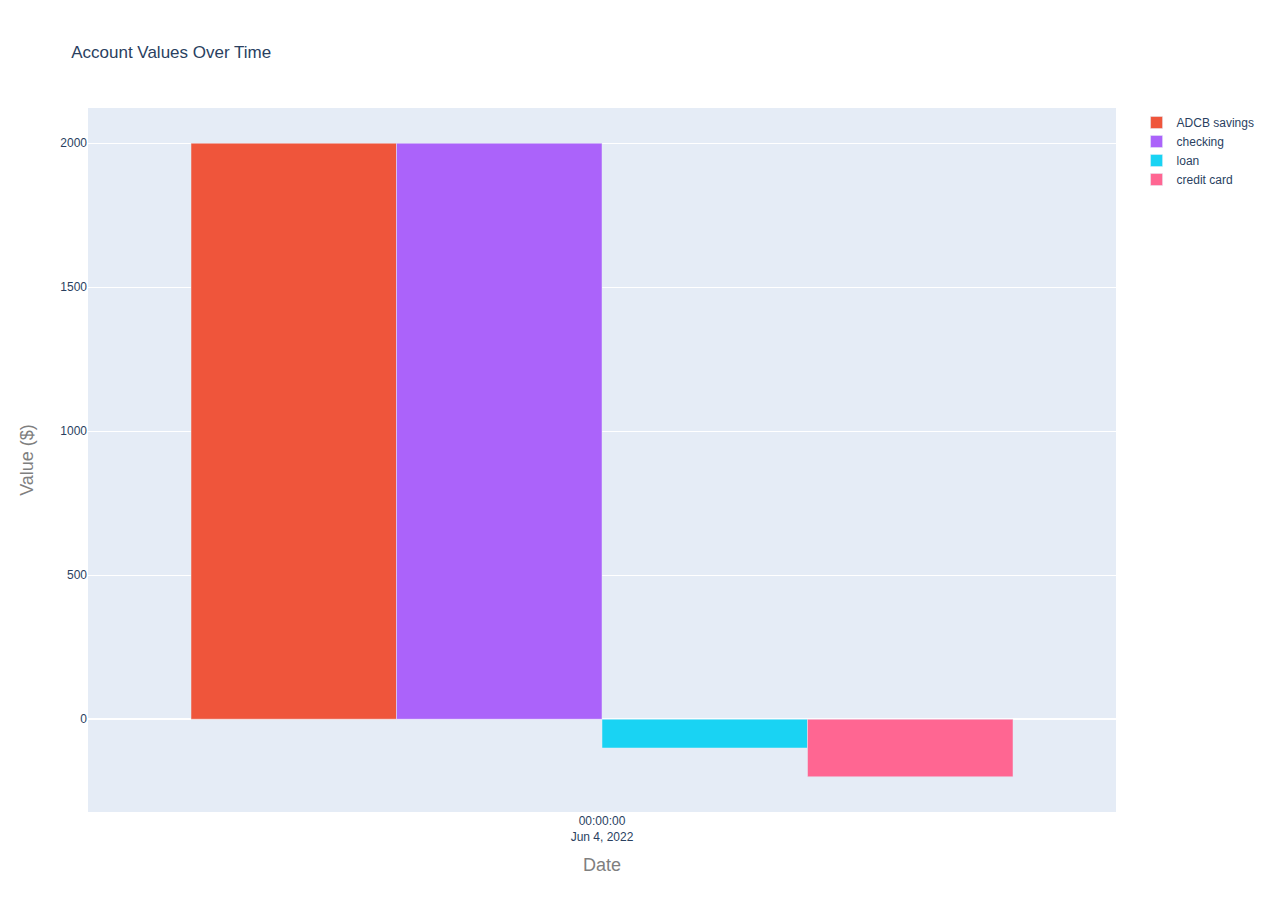
==== templates/accounts-16.html @ e6cbd616 "Set report graph type bar" ====
<html>
<head><meta charset="utf-8" /></head>
<body>
    <div>                        <script type="text/javascript">window.PlotlyConfig = {MathJaxConfig: 'local'};</script>
        <script type="text/javascript">/**
* plotly.js v2.12.1
* Copyright 2012-2022, Plotly, Inc.
* All rights reserved.
* Licensed under the MIT license
*/
!function(t){if("object"==typeof exports&&"undefined"!=typeof module)module.exports=t();else if("function"==typeof define&&define.amd)define([],t);else{("undefined"!=typeof window?window:"undefined"!=typeof global?global:"undefined"!=typeof self?self:this).Plotly=t()}}((function(){return function t(e,r,n){function i(o,s){if(!r[o]){if(!e[o]){var l="function"==typeof require&&require;if(!s&&l)return l(o,!0);if(a)return a(o,!0);var c=new Error("Cannot find module '"+o+"'");throw c.code="MODULE_NOT_FOUND",c}var u=r[o]={exports:{}};e[o][0].call(u.exports,(function(t){return i(e[o][1][t]||t)}),u,u.exports,t,e,r,n)}return r[o].exports}for(var a="function"==typeof require&&require,o=0;o<n.length;o++)i(n[o]);return i}({1:[function(t,e,r){"use strict";var n=t("../src/lib"),i={"X,X div":'direction:ltr;font-family:"Open Sans",verdana,arial,sans-serif;margin:0;padding:0;',"X input,X button":'font-family:"Open Sans",verdana,arial,sans-serif;',"X input:focus,X button:focus":"outline:none;","X a":"text-decoration:none;","X a:hover":"text-decoration:none;","X .crisp":"shape-rendering:crispEdges;","X .user-select-none":"-webkit-user-select:none;-moz-user-select:none;-ms-user-select:none;-o-user-select:none;user-select:none;","X svg":"overflow:hidden;","X svg a":"fill:#447adb;","X svg a:hover":"fill:#3c6dc5;","X .main-svg":"position:absolute;top:0;left:0;pointer-events:none;","X .main-svg .draglayer":"pointer-events:all;","X .cursor-default":"cursor:default;","X .cursor-pointer":"cursor:pointer;","X .cursor-crosshair":"cursor:crosshair;","X .cursor-move":"cursor:move;","X .cursor-col-resize":"cursor:col-resize;","X .cursor-row-resize":"cursor:row-resize;","X .cursor-ns-resize":"cursor:ns-resize;","X .cursor-ew-resize":"cursor:ew-resize;","X .cursor-sw-resize":"cursor:sw-resize;","X .cursor-s-resize":"cursor:s-resize;","X .cursor-se-resize":"cursor:se-resize;","X .cursor-w-resize":"cursor:w-resize;","X .cursor-e-resize":"cursor:e-resize;","X .cursor-nw-resize":"cursor:nw-resize;","X .cursor-n-resize":"cursor:n-resize;","X .cursor-ne-resize":"cursor:ne-resize;","X .cursor-grab":"cursor:-webkit-grab;cursor:grab;","X .modebar":"position:absolute;top:2px;right:2px;","X .ease-bg":"-webkit-transition:background-color .3s ease 0s;-moz-transition:background-color .3s ease 0s;-ms-transition:background-color .3s ease 0s;-o-transition:background-color .3s ease 0s;transition:background-color .3s ease 0s;","X .modebar--hover>:not(.watermark)":"opacity:0;-webkit-transition:opacity .3s ease 0s;-moz-transition:opacity .3s ease 0s;-ms-transition:opacity .3s ease 0s;-o-transition:opacity .3s ease 0s;transition:opacity .3s ease 0s;","X:hover .modebar--hover .modebar-group":"opacity:1;","X .modebar-group":"float:left;display:inline-block;box-sizing:border-box;padding-left:8px;position:relative;vertical-align:middle;white-space:nowrap;","X .modebar-btn":"position:relative;font-size:16px;padding:3px 4px;height:22px;cursor:pointer;line-height:normal;box-sizing:border-box;","X .modebar-btn svg":"position:relative;top:2px;","X .modebar.vertical":"display:flex;flex-direction:column;flex-wrap:wrap;align-content:flex-end;max-height:100%;","X .modebar.vertical svg":"top:-1px;","X .modebar.vertical .modebar-group":"display:block;float:none;padding-left:0px;padding-bottom:8px;","X .modebar.vertical .modebar-group .modebar-btn":"display:block;text-align:center;","X [data-title]:before,X [data-title]:after":"position:absolute;-webkit-transform:translate3d(0, 0, 0);-moz-transform:translate3d(0, 0, 0);-ms-transform:translate3d(0, 0, 0);-o-transform:translate3d(0, 0, 0);transform:translate3d(0, 0, 0);display:none;opacity:0;z-index:1001;pointer-events:none;top:110%;right:50%;","X [data-title]:hover:before,X [data-title]:hover:after":"display:block;opacity:1;","X [data-title]:before":'content:"";position:absolute;background:rgba(0,0,0,0);border:6px solid rgba(0,0,0,0);z-index:1002;margin-top:-12px;border-bottom-color:#69738a;margin-right:-6px;',"X [data-title]:after":"content:attr(data-title);background:#69738a;color:#fff;padding:8px 10px;font-size:12px;line-height:12px;white-space:nowrap;margin-right:-18px;border-radius:2px;","X .vertical [data-title]:before,X .vertical [data-title]:after":"top:0%;right:200%;","X .vertical [data-title]:before":"border:6px solid rgba(0,0,0,0);border-left-color:#69738a;margin-top:8px;margin-right:-30px;","X .select-outline":"fill:none;stroke-width:1;shape-rendering:crispEdges;","X .select-outline-1":"stroke:#fff;","X .select-outline-2":"stroke:#000;stroke-dasharray:2px 2px;",Y:'font-family:"Open Sans",verdana,arial,sans-serif;position:fixed;top:50px;right:20px;z-index:10000;font-size:10pt;max-width:180px;',"Y p":"margin:0;","Y .notifier-note":"min-width:180px;max-width:250px;border:1px solid #fff;z-index:3000;margin:0;background-color:#8c97af;background-color:rgba(140,151,175,.9);color:#fff;padding:10px;overflow-wrap:break-word;word-wrap:break-word;-ms-hyphens:auto;-webkit-hyphens:auto;hyphens:auto;","Y .notifier-close":"color:#fff;opacity:.8;float:right;padding:0 5px;background:none;border:none;font-size:20px;font-weight:bold;line-height:20px;","Y .notifier-close:hover":"color:#444;text-decoration:none;cursor:pointer;"};for(var a in i){var o=a.replace(/^,/," ,").replace(/X/g,".js-plotly-plot .plotly").replace(/Y/g,".plotly-notifier");n.addStyleRule(o,i[a])}},{"../src/lib":503}],2:[function(t,e,r){"use strict";e.exports=t("../src/transforms/aggregate")},{"../src/transforms/aggregate":1118}],3:[function(t,e,r){"use strict";e.exports=t("../src/traces/bar")},{"../src/traces/bar":656}],4:[function(t,e,r){"use strict";e.exports=t("../src/traces/barpolar")},{"../src/traces/barpolar":669}],5:[function(t,e,r){"use strict";e.exports=t("../src/traces/box")},{"../src/traces/box":679}],6:[function(t,e,r){"use strict";e.exports=t("../src/components/calendars")},{"../src/components/calendars":364}],7:[function(t,e,r){"use strict";e.exports=t("../src/traces/candlestick")},{"../src/traces/candlestick":688}],8:[function(t,e,r){"use strict";e.exports=t("../src/traces/carpet")},{"../src/traces/carpet":707}],9:[function(t,e,r){"use strict";e.exports=t("../src/traces/choropleth")},{"../src/traces/choropleth":721}],10:[function(t,e,r){"use strict";e.exports=t("../src/traces/choroplethmapbox")},{"../src/traces/choroplethmapbox":728}],11:[function(t,e,r){"use strict";e.exports=t("../src/traces/cone")},{"../src/traces/cone":734}],12:[function(t,e,r){"use strict";e.exports=t("../src/traces/contour")},{"../src/traces/contour":749}],13:[function(t,e,r){"use strict";e.exports=t("../src/traces/contourcarpet")},{"../src/traces/contourcarpet":760}],14:[function(t,e,r){"use strict";e.exports=t("../src/core")},{"../src/core":481}],15:[function(t,e,r){"use strict";e.exports=t("../src/traces/densitymapbox")},{"../src/traces/densitymapbox":768}],16:[function(t,e,r){"use strict";e.exports=t("../src/transforms/filter")},{"../src/transforms/filter":1119}],17:[function(t,e,r){"use strict";e.exports=t("../src/traces/funnel")},{"../src/traces/funnel":778}],18:[function(t,e,r){"use strict";e.exports=t("../src/traces/funnelarea")},{"../src/traces/funnelarea":787}],19:[function(t,e,r){"use strict";e.exports=t("../src/transforms/groupby")},{"../src/transforms/groupby":1120}],20:[function(t,e,r){"use strict";e.exports=t("../src/traces/heatmap")},{"../src/traces/heatmap":800}],21:[function(t,e,r){"use strict";e.exports=t("../src/traces/heatmapgl")},{"../src/traces/heatmapgl":811}],22:[function(t,e,r){"use strict";e.exports=t("../src/traces/histogram")},{"../src/traces/histogram":823}],23:[function(t,e,r){"use strict";e.exports=t("../src/traces/histogram2d")},{"../src/traces/histogram2d":829}],24:[function(t,e,r){"use strict";e.exports=t("../src/traces/histogram2dcontour")},{"../src/traces/histogram2dcontour":833}],25:[function(t,e,r){"use strict";e.exports=t("../src/traces/icicle")},{"../src/traces/icicle":839}],26:[function(t,e,r){"use strict";e.exports=t("../src/traces/image")},{"../src/traces/image":852}],27:[function(t,e,r){"use strict";var n=t("./core");n.register([t("./bar"),t("./box"),t("./heatmap"),t("./histogram"),t("./histogram2d"),t("./histogram2dcontour"),t("./contour"),t("./scatterternary"),t("./violin"),t("./funnel"),t("./waterfall"),t("./image"),t("./pie"),t("./sunburst"),t("./treemap"),t("./icicle"),t("./funnelarea"),t("./scatter3d"),t("./surface"),t("./isosurface"),t("./volume"),t("./mesh3d"),t("./cone"),t("./streamtube"),t("./scattergeo"),t("./choropleth"),t("./scattergl"),t("./splom"),t("./pointcloud"),t("./heatmapgl"),t("./parcoords"),t("./parcats"),t("./scattermapbox"),t("./choroplethmapbox"),t("./densitymapbox"),t("./sankey"),t("./indicator"),t("./table"),t("./carpet"),t("./scattercarpet"),t("./contourcarpet"),t("./ohlc"),t("./candlestick"),t("./scatterpolar"),t("./scatterpolargl"),t("./barpolar"),t("./scattersmith"),t("./aggregate"),t("./filter"),t("./groupby"),t("./sort"),t("./calendars")]),e.exports=n},{"./aggregate":2,"./bar":3,"./barpolar":4,"./box":5,"./calendars":6,"./candlestick":7,"./carpet":8,"./choropleth":9,"./choroplethmapbox":10,"./cone":11,"./contour":12,"./contourcarpet":13,"./core":14,"./densitymapbox":15,"./filter":16,"./funnel":17,"./funnelarea":18,"./groupby":19,"./heatmap":20,"./heatmapgl":21,"./histogram":22,"./histogram2d":23,"./histogram2dcontour":24,"./icicle":25,"./image":26,"./indicator":28,"./isosurface":29,"./mesh3d":30,"./ohlc":31,"./parcats":32,"./parcoords":33,"./pie":34,"./pointcloud":35,"./sankey":36,"./scatter3d":37,"./scattercarpet":38,"./scattergeo":39,"./scattergl":40,"./scattermapbox":41,"./scatterpolar":42,"./scatterpolargl":43,"./scattersmith":44,"./scatterternary":45,"./sort":46,"./splom":47,"./streamtube":48,"./sunburst":49,"./surface":50,"./table":51,"./treemap":52,"./violin":53,"./volume":54,"./waterfall":55}],28:[function(t,e,r){"use strict";e.exports=t("../src/traces/indicator")},{"../src/traces/indicator":860}],29:[function(t,e,r){"use strict";e.exports=t("../src/traces/isosurface")},{"../src/traces/isosurface":866}],30:[function(t,e,r){"use strict";e.exports=t("../src/traces/mesh3d")},{"../src/traces/mesh3d":871}],31:[function(t,e,r){"use strict";e.exports=t("../src/traces/ohlc")},{"../src/traces/ohlc":876}],32:[function(t,e,r){"use strict";e.exports=t("../src/traces/parcats")},{"../src/traces/parcats":885}],33:[function(t,e,r){"use strict";e.exports=t("../src/traces/parcoords")},{"../src/traces/parcoords":896}],34:[function(t,e,r){"use strict";e.exports=t("../src/traces/pie")},{"../src/traces/pie":907}],35:[function(t,e,r){"use strict";e.exports=t("../src/traces/pointcloud")},{"../src/traces/pointcloud":916}],36:[function(t,e,r){"use strict";e.exports=t("../src/traces/sankey")},{"../src/traces/sankey":922}],37:[function(t,e,r){"use strict";e.exports=t("../src/traces/scatter3d")},{"../src/traces/scatter3d":960}],38:[function(t,e,r){"use strict";e.exports=t("../src/traces/scattercarpet")},{"../src/traces/scattercarpet":967}],39:[function(t,e,r){"use strict";e.exports=t("../src/traces/scattergeo")},{"../src/traces/scattergeo":975}],40:[function(t,e,r){"use strict";e.exports=t("../src/traces/scattergl")},{"../src/traces/scattergl":989}],41:[function(t,e,r){"use strict";e.exports=t("../src/traces/scattermapbox")},{"../src/traces/scattermapbox":999}],42:[function(t,e,r){"use strict";e.exports=t("../src/traces/scatterpolar")},{"../src/traces/scatterpolar":1007}],43:[function(t,e,r){"use strict";e.exports=t("../src/traces/scatterpolargl")},{"../src/traces/scatterpolargl":1015}],44:[function(t,e,r){"use strict";e.exports=t("../src/traces/scattersmith")},{"../src/traces/scattersmith":1022}],45:[function(t,e,r){"use strict";e.exports=t("../src/traces/scatterternary")},{"../src/traces/scatterternary":1030}],46:[function(t,e,r){"use strict";e.exports=t("../src/transforms/sort")},{"../src/transforms/sort":1122}],47:[function(t,e,r){"use strict";e.exports=t("../src/traces/splom")},{"../src/traces/splom":1040}],48:[function(t,e,r){"use strict";e.exports=t("../src/traces/streamtube")},{"../src/traces/streamtube":1048}],49:[function(t,e,r){"use strict";e.exports=t("../src/traces/sunburst")},{"../src/traces/sunburst":1056}],50:[function(t,e,r){"use strict";e.exports=t("../src/traces/surface")},{"../src/traces/surface":1065}],51:[function(t,e,r){"use strict";e.exports=t("../src/traces/table")},{"../src/traces/table":1073}],52:[function(t,e,r){"use strict";e.exports=t("../src/traces/treemap")},{"../src/traces/treemap":1084}],53:[function(t,e,r){"use strict";e.exports=t("../src/traces/violin")},{"../src/traces/violin":1097}],54:[function(t,e,r){"use strict";e.exports=t("../src/traces/volume")},{"../src/traces/volume":1105}],55:[function(t,e,r){"use strict";e.exports=t("../src/traces/waterfall")},{"../src/traces/waterfall":1113}],56:[function(t,e,r){!function(n,i){"object"==typeof r&&void 0!==e?i(r,t("d3-array"),t("d3-collection"),t("d3-shape"),t("elementary-circuits-directed-graph")):i(n.d3=n.d3||{},n.d3,n.d3,n.d3,null)}(this,(function(t,e,r,n,i){"use strict";function a(t){return t.target.depth}function o(t,e){return t.sourceLinks.length?t.depth:e-1}function s(t){return function(){return t}}i=i&&i.hasOwnProperty("default")?i.default:i;var l="function"==typeof Symbol&&"symbol"==typeof Symbol.iterator?function(t){return typeof t}:function(t){return t&&"function"==typeof Symbol&&t.constructor===Symbol&&t!==Symbol.prototype?"symbol":typeof t};function c(t,e){return f(t.source,e.source)||t.index-e.index}function u(t,e){return f(t.target,e.target)||t.index-e.index}function f(t,e){return t.partOfCycle===e.partOfCycle?t.y0-e.y0:"top"===t.circularLinkType||"bottom"===e.circularLinkType?-1:1}function h(t){return t.value}function p(t){return(t.y0+t.y1)/2}function d(t){return p(t.source)}function m(t){return p(t.target)}function g(t){return t.index}function v(t){return t.nodes}function y(t){return t.links}function x(t,e){var r=t.get(e);if(!r)throw new Error("missing: "+e);return r}function b(t,e){return e(t)}function _(t,e,r){var n=0;if(null===r){for(var a=[],o=0;o<t.links.length;o++){var s=t.links[o],l=s.source.index,c=s.target.index;a[l]||(a[l]=[]),a[c]||(a[c]=[]),-1===a[l].indexOf(c)&&a[l].push(c)}var u=i(a);u.sort((function(t,e){return t.length-e.length}));var f={};for(o=0;o<u.length;o++){var h=u[o].slice(-2);f[h[0]]||(f[h[0]]={}),f[h[0]][h[1]]=!0}t.links.forEach((function(t){var e=t.target.index,r=t.source.index;e===r||f[r]&&f[r][e]?(t.circular=!0,t.circularLinkID=n,n+=1):t.circular=!1}))}else t.links.forEach((function(t){t.source[r]<t.target[r]?t.circular=!1:(t.circular=!0,t.circularLinkID=n,n+=1)}))}function w(t,e){var r=0,n=0;t.links.forEach((function(i){i.circular&&(i.source.circularLinkType||i.target.circularLinkType?i.circularLinkType=i.source.circularLinkType?i.source.circularLinkType:i.target.circularLinkType:i.circularLinkType=r<n?"top":"bottom","top"==i.circularLinkType?r+=1:n+=1,t.nodes.forEach((function(t){b(t,e)!=b(i.source,e)&&b(t,e)!=b(i.target,e)||(t.circularLinkType=i.circularLinkType)})))})),t.links.forEach((function(t){t.circular&&(t.source.circularLinkType==t.target.circularLinkType&&(t.circularLinkType=t.source.circularLinkType),q(t,e)&&(t.circularLinkType=t.source.circularLinkType))}))}function T(t){var e=Math.abs(t.y1-t.y0),r=Math.abs(t.target.x0-t.source.x1);return Math.atan(r/e)}function k(t,e){var r=0;t.sourceLinks.forEach((function(t){r=t.circular&&!q(t,e)?r+1:r}));var n=0;return t.targetLinks.forEach((function(t){n=t.circular&&!q(t,e)?n+1:n})),r+n}function A(t){var e=t.source.sourceLinks,r=0;e.forEach((function(t){r=t.circular?r+1:r}));var n=t.target.targetLinks,i=0;return n.forEach((function(t){i=t.circular?i+1:i})),!(r>1||i>1)}function M(t,e,r){return t.sort(E),t.forEach((function(n,i){var a,o,s=0;if(q(n,r)&&A(n))n.circularPathData.verticalBuffer=s+n.width/2;else{for(var l=0;l<i;l++)if(a=t[i],o=t[l],!(a.source.column<o.target.column||a.target.column>o.source.column)){var c=t[l].circularPathData.verticalBuffer+t[l].width/2+e;s=c>s?c:s}n.circularPathData.verticalBuffer=s+n.width/2}})),t}function S(t,r,i,a){var o=e.min(t.links,(function(t){return t.source.y0}));t.links.forEach((function(t){t.circular&&(t.circularPathData={})})),M(t.links.filter((function(t){return"top"==t.circularLinkType})),r,a),M(t.links.filter((function(t){return"bottom"==t.circularLinkType})),r,a),t.links.forEach((function(e){if(e.circular){if(e.circularPathData.arcRadius=e.width+10,e.circularPathData.leftNodeBuffer=5,e.circularPathData.rightNodeBuffer=5,e.circularPathData.sourceWidth=e.source.x1-e.source.x0,e.circularPathData.sourceX=e.source.x0+e.circularPathData.sourceWidth,e.circularPathData.targetX=e.target.x0,e.circularPathData.sourceY=e.y0,e.circularPathData.targetY=e.y1,q(e,a)&&A(e))e.circularPathData.leftSmallArcRadius=10+e.width/2,e.circularPathData.leftLargeArcRadius=10+e.width/2,e.circularPathData.rightSmallArcRadius=10+e.width/2,e.circularPathData.rightLargeArcRadius=10+e.width/2,"bottom"==e.circularLinkType?(e.circularPathData.verticalFullExtent=e.source.y1+25+e.circularPathData.verticalBuffer,e.circularPathData.verticalLeftInnerExtent=e.circularPathData.verticalFullExtent-e.circularPathData.leftLargeArcRadius,e.circularPathData.verticalRightInnerExtent=e.circularPathData.verticalFullExtent-e.circularPathData.rightLargeArcRadius):(e.circularPathData.verticalFullExtent=e.source.y0-25-e.circularPathData.verticalBuffer,e.circularPathData.verticalLeftInnerExtent=e.circularPathData.verticalFullExtent+e.circularPathData.leftLargeArcRadius,e.circularPathData.verticalRightInnerExtent=e.circularPathData.verticalFullExtent+e.circularPathData.rightLargeArcRadius);else{var s=e.source.column,l=e.circularLinkType,c=t.links.filter((function(t){return t.source.column==s&&t.circularLinkType==l}));"bottom"==e.circularLinkType?c.sort(C):c.sort(L);var u=0;c.forEach((function(t,n){t.circularLinkID==e.circularLinkID&&(e.circularPathData.leftSmallArcRadius=10+e.width/2+u,e.circularPathData.leftLargeArcRadius=10+e.width/2+n*r+u),u+=t.width})),s=e.target.column,c=t.links.filter((function(t){return t.target.column==s&&t.circularLinkType==l})),"bottom"==e.circularLinkType?c.sort(I):c.sort(P),u=0,c.forEach((function(t,n){t.circularLinkID==e.circularLinkID&&(e.circularPathData.rightSmallArcRadius=10+e.width/2+u,e.circularPathData.rightLargeArcRadius=10+e.width/2+n*r+u),u+=t.width})),"bottom"==e.circularLinkType?(e.circularPathData.verticalFullExtent=Math.max(i,e.source.y1,e.target.y1)+25+e.circularPathData.verticalBuffer,e.circularPathData.verticalLeftInnerExtent=e.circularPathData.verticalFullExtent-e.circularPathData.leftLargeArcRadius,e.circularPathData.verticalRightInnerExtent=e.circularPathData.verticalFullExtent-e.circularPathData.rightLargeArcRadius):(e.circularPathData.verticalFullExtent=o-25-e.circularPathData.verticalBuffer,e.circularPathData.verticalLeftInnerExtent=e.circularPathData.verticalFullExtent+e.circularPathData.leftLargeArcRadius,e.circularPathData.verticalRightInnerExtent=e.circularPathData.verticalFullExtent+e.circularPathData.rightLargeArcRadius)}e.circularPathData.leftInnerExtent=e.circularPathData.sourceX+e.circularPathData.leftNodeBuffer,e.circularPathData.rightInnerExtent=e.circularPathData.targetX-e.circularPathData.rightNodeBuffer,e.circularPathData.leftFullExtent=e.circularPathData.sourceX+e.circularPathData.leftLargeArcRadius+e.circularPathData.leftNodeBuffer,e.circularPathData.rightFullExtent=e.circularPathData.targetX-e.circularPathData.rightLargeArcRadius-e.circularPathData.rightNodeBuffer}if(e.circular)e.path=function(t){var e="";e="top"==t.circularLinkType?"M"+t.circularPathData.sourceX+" "+t.circularPathData.sourceY+" L"+t.circularPathData.leftInnerExtent+" "+t.circularPathData.sourceY+" A"+t.circularPathData.leftLargeArcRadius+" "+t.circularPathData.leftSmallArcRadius+" 0 0 0 "+t.circularPathData.leftFullExtent+" "+(t.circularPathData.sourceY-t.circularPathData.leftSmallArcRadius)+" L"+t.circularPathData.leftFullExtent+" "+t.circularPathData.verticalLeftInnerExtent+" A"+t.circularPathData.leftLargeArcRadius+" "+t.circularPathData.leftLargeArcRadius+" 0 0 0 "+t.circularPathData.leftInnerExtent+" "+t.circularPathData.verticalFullExtent+" L"+t.circularPathData.rightInnerExtent+" "+t.circularPathData.verticalFullExtent+" A"+t.circularPathData.rightLargeArcRadius+" "+t.circularPathData.rightLargeArcRadius+" 0 0 0 "+t.circularPathData.rightFullExtent+" "+t.circularPathData.verticalRightInnerExtent+" L"+t.circularPathData.rightFullExtent+" "+(t.circularPathData.targetY-t.circularPathData.rightSmallArcRadius)+" A"+t.circularPathData.rightLargeArcRadius+" "+t.circularPathData.rightSmallArcRadius+" 0 0 0 "+t.circularPathData.rightInnerExtent+" "+t.circularPathData.targetY+" L"+t.circularPathData.targetX+" "+t.circularPathData.targetY:"M"+t.circularPathData.sourceX+" "+t.circularPathData.sourceY+" L"+t.circularPathData.leftInnerExtent+" "+t.circularPathData.sourceY+" A"+t.circularPathData.leftLargeArcRadius+" "+t.circularPathData.leftSmallArcRadius+" 0 0 1 "+t.circularPathData.leftFullExtent+" "+(t.circularPathData.sourceY+t.circularPathData.leftSmallArcRadius)+" L"+t.circularPathData.leftFullExtent+" "+t.circularPathData.verticalLeftInnerExtent+" A"+t.circularPathData.leftLargeArcRadius+" "+t.circularPathData.leftLargeArcRadius+" 0 0 1 "+t.circularPathData.leftInnerExtent+" "+t.circularPathData.verticalFullExtent+" L"+t.circularPathData.rightInnerExtent+" "+t.circularPathData.verticalFullExtent+" A"+t.circularPathData.rightLargeArcRadius+" "+t.circularPathData.rightLargeArcRadius+" 0 0 1 "+t.circularPathData.rightFullExtent+" "+t.circularPathData.verticalRightInnerExtent+" L"+t.circularPathData.rightFullExtent+" "+(t.circularPathData.targetY+t.circularPathData.rightSmallArcRadius)+" A"+t.circularPathData.rightLargeArcRadius+" "+t.circularPathData.rightSmallArcRadius+" 0 0 1 "+t.circularPathData.rightInnerExtent+" "+t.circularPathData.targetY+" L"+t.circularPathData.targetX+" "+t.circularPathData.targetY;return e}(e);else{var f=n.linkHorizontal().source((function(t){return[t.source.x0+(t.source.x1-t.source.x0),t.y0]})).target((function(t){return[t.target.x0,t.y1]}));e.path=f(e)}}))}function E(t,e){return O(t)==O(e)?"bottom"==t.circularLinkType?C(t,e):L(t,e):O(e)-O(t)}function L(t,e){return t.y0-e.y0}function C(t,e){return e.y0-t.y0}function P(t,e){return t.y1-e.y1}function I(t,e){return e.y1-t.y1}function O(t){return t.target.column-t.source.column}function z(t){return t.target.x0-t.source.x1}function D(t,e){var r=T(t),n=z(e)/Math.tan(r);return"up"==H(t)?t.y1+n:t.y1-n}function R(t,e){var r=T(t),n=z(e)/Math.tan(r);return"up"==H(t)?t.y1-n:t.y1+n}function F(t,e,r,n){t.links.forEach((function(i){if(!i.circular&&i.target.column-i.source.column>1){var a=i.source.column+1,o=i.target.column-1,s=1,l=o-a+1;for(s=1;a<=o;a++,s++)t.nodes.forEach((function(o){if(o.column==a){var c,u=s/(l+1),f=Math.pow(1-u,3),h=3*u*Math.pow(1-u,2),p=3*Math.pow(u,2)*(1-u),d=Math.pow(u,3),m=f*i.y0+h*i.y0+p*i.y1+d*i.y1,g=m-i.width/2,v=m+i.width/2;g>o.y0&&g<o.y1?(c=o.y1-g+10,c="bottom"==o.circularLinkType?c:-c,o=N(o,c,e,r),t.nodes.forEach((function(t){b(t,n)!=b(o,n)&&t.column==o.column&&B(o,t)&&N(t,c,e,r)}))):(v>o.y0&&v<o.y1||g<o.y0&&v>o.y1)&&(c=v-o.y0+10,o=N(o,c,e,r),t.nodes.forEach((function(t){b(t,n)!=b(o,n)&&t.column==o.column&&t.y0<o.y1&&t.y1>o.y1&&N(t,c,e,r)})))}}))}}))}function B(t,e){return t.y0>e.y0&&t.y0<e.y1||(t.y1>e.y0&&t.y1<e.y1||t.y0<e.y0&&t.y1>e.y1)}function N(t,e,r,n){return t.y0+e>=r&&t.y1+e<=n&&(t.y0=t.y0+e,t.y1=t.y1+e,t.targetLinks.forEach((function(t){t.y1=t.y1+e})),t.sourceLinks.forEach((function(t){t.y0=t.y0+e}))),t}function j(t,e,r,n){t.nodes.forEach((function(i){n&&i.y+(i.y1-i.y0)>e&&(i.y=i.y-(i.y+(i.y1-i.y0)-e));var a=t.links.filter((function(t){return b(t.source,r)==b(i,r)})),o=a.length;o>1&&a.sort((function(t,e){if(!t.circular&&!e.circular){if(t.target.column==e.target.column)return t.y1-e.y1;if(!V(t,e))return t.y1-e.y1;if(t.target.column>e.target.column){var r=R(e,t);return t.y1-r}if(e.target.column>t.target.column)return R(t,e)-e.y1}return t.circular&&!e.circular?"top"==t.circularLinkType?-1:1:e.circular&&!t.circular?"top"==e.circularLinkType?1:-1:t.circular&&e.circular?t.circularLinkType===e.circularLinkType&&"top"==t.circularLinkType?t.target.column===e.target.column?t.target.y1-e.target.y1:e.target.column-t.target.column:t.circularLinkType===e.circularLinkType&&"bottom"==t.circularLinkType?t.target.column===e.target.column?e.target.y1-t.target.y1:t.target.column-e.target.column:"top"==t.circularLinkType?-1:1:void 0}));var s=i.y0;a.forEach((function(t){t.y0=s+t.width/2,s+=t.width})),a.forEach((function(t,e){if("bottom"==t.circularLinkType){for(var r=e+1,n=0;r<o;r++)n+=a[r].width;t.y0=i.y1-n-t.width/2}}))}))}function U(t,e,r){t.nodes.forEach((function(e){var n=t.links.filter((function(t){return b(t.target,r)==b(e,r)})),i=n.length;i>1&&n.sort((function(t,e){if(!t.circular&&!e.circular){if(t.source.column==e.source.column)return t.y0-e.y0;if(!V(t,e))return t.y0-e.y0;if(e.source.column<t.source.column){var r=D(e,t);return t.y0-r}if(t.source.column<e.source.column)return D(t,e)-e.y0}return t.circular&&!e.circular?"top"==t.circularLinkType?-1:1:e.circular&&!t.circular?"top"==e.circularLinkType?1:-1:t.circular&&e.circular?t.circularLinkType===e.circularLinkType&&"top"==t.circularLinkType?t.source.column===e.source.column?t.source.y1-e.source.y1:t.source.column-e.source.column:t.circularLinkType===e.circularLinkType&&"bottom"==t.circularLinkType?t.source.column===e.source.column?t.source.y1-e.source.y1:e.source.column-t.source.column:"top"==t.circularLinkType?-1:1:void 0}));var a=e.y0;n.forEach((function(t){t.y1=a+t.width/2,a+=t.width})),n.forEach((function(t,r){if("bottom"==t.circularLinkType){for(var a=r+1,o=0;a<i;a++)o+=n[a].width;t.y1=e.y1-o-t.width/2}}))}))}function V(t,e){return H(t)==H(e)}function H(t){return t.y0-t.y1>0?"up":"down"}function q(t,e){return b(t.source,e)==b(t.target,e)}function G(t,r,n){var i=t.nodes,a=t.links,o=!1,s=!1;if(a.forEach((function(t){"top"==t.circularLinkType?o=!0:"bottom"==t.circularLinkType&&(s=!0)})),0==o||0==s){var l=e.min(i,(function(t){return t.y0})),c=(n-r)/(e.max(i,(function(t){return t.y1}))-l);i.forEach((function(t){var e=(t.y1-t.y0)*c;t.y0=(t.y0-l)*c,t.y1=t.y0+e})),a.forEach((function(t){t.y0=(t.y0-l)*c,t.y1=(t.y1-l)*c,t.width=t.width*c}))}}t.sankeyCircular=function(){var t,n,i=0,a=0,b=1,T=1,A=24,M=g,E=o,L=v,C=y,P=32,I=2,O=null;function z(){var t={nodes:L.apply(null,arguments),links:C.apply(null,arguments)};D(t),_(t,M,O),R(t),B(t),w(t,M),N(t,P,M),V(t);for(var e=4,r=0;r<e;r++)j(t,T,M),U(t,T,M),F(t,a,T,M),j(t,T,M),U(t,T,M);return G(t,a,T),S(t,I,T,M),t}function D(t){t.nodes.forEach((function(t,e){t.index=e,t.sourceLinks=[],t.targetLinks=[]}));var e=r.map(t.nodes,M);return t.links.forEach((function(t,r){t.index=r;var n=t.source,i=t.target;"object"!==(void 0===n?"undefined":l(n))&&(n=t.source=x(e,n)),"object"!==(void 0===i?"undefined":l(i))&&(i=t.target=x(e,i)),n.sourceLinks.push(t),i.targetLinks.push(t)})),t}function R(t){t.nodes.forEach((function(t){t.partOfCycle=!1,t.value=Math.max(e.sum(t.sourceLinks,h),e.sum(t.targetLinks,h)),t.sourceLinks.forEach((function(e){e.circular&&(t.partOfCycle=!0,t.circularLinkType=e.circularLinkType)})),t.targetLinks.forEach((function(e){e.circular&&(t.partOfCycle=!0,t.circularLinkType=e.circularLinkType)}))}))}function B(t){var e,r,n;for(e=t.nodes,r=[],n=0;e.length;++n,e=r,r=[])e.forEach((function(t){t.depth=n,t.sourceLinks.forEach((function(t){r.indexOf(t.target)<0&&!t.circular&&r.push(t.target)}))}));for(e=t.nodes,r=[],n=0;e.length;++n,e=r,r=[])e.forEach((function(t){t.height=n,t.targetLinks.forEach((function(t){r.indexOf(t.source)<0&&!t.circular&&r.push(t.source)}))}));t.nodes.forEach((function(t){t.column=Math.floor(E.call(null,t,n))}))}function N(o,s,l){var c=r.nest().key((function(t){return t.column})).sortKeys(e.ascending).entries(o.nodes).map((function(t){return t.values}));!function(r){if(n){var s=1/0;c.forEach((function(t){var e=T*n/(t.length+1);s=e<s?e:s})),t=s}var l=e.min(c,(function(r){return(T-a-(r.length-1)*t)/e.sum(r,h)}));l*=.3,o.links.forEach((function(t){t.width=t.value*l}));var u=function(t){var r=0,n=0,i=0,a=0,o=e.max(t.nodes,(function(t){return t.column}));return t.links.forEach((function(t){t.circular&&("top"==t.circularLinkType?r+=t.width:n+=t.width,0==t.target.column&&(a+=t.width),t.source.column==o&&(i+=t.width))})),{top:r=r>0?r+25+10:r,bottom:n=n>0?n+25+10:n,left:a=a>0?a+25+10:a,right:i=i>0?i+25+10:i}}(o),f=function(t,r){var n=e.max(t.nodes,(function(t){return t.column})),o=b-i,s=T-a,l=o/(o+r.right+r.left),c=s/(s+r.top+r.bottom);return i=i*l+r.left,b=0==r.right?b:b*l,a=a*c+r.top,T*=c,t.nodes.forEach((function(t){t.x0=i+t.column*((b-i-A)/n),t.x1=t.x0+A})),c}(o,u);l*=f,o.links.forEach((function(t){t.width=t.value*l})),c.forEach((function(t){var e=t.length;t.forEach((function(t,n){t.depth==c.length-1&&1==e||0==t.depth&&1==e?(t.y0=T/2-t.value*l,t.y1=t.y0+t.value*l):t.partOfCycle?0==k(t,r)?(t.y0=T/2+n,t.y1=t.y0+t.value*l):"top"==t.circularLinkType?(t.y0=a+n,t.y1=t.y0+t.value*l):(t.y0=T-t.value*l-n,t.y1=t.y0+t.value*l):0==u.top||0==u.bottom?(t.y0=(T-a)/e*n,t.y1=t.y0+t.value*l):(t.y0=(T-a)/2-e/2+n,t.y1=t.y0+t.value*l)}))}))}(l),y();for(var u=1,g=s;g>0;--g)v(u*=.99,l),y();function v(t,r){var n=c.length;c.forEach((function(i){var a=i.length,o=i[0].depth;i.forEach((function(i){var s;if(i.sourceLinks.length||i.targetLinks.length)if(i.partOfCycle&&k(i,r)>0);else if(0==o&&1==a)s=i.y1-i.y0,i.y0=T/2-s/2,i.y1=T/2+s/2;else if(o==n-1&&1==a)s=i.y1-i.y0,i.y0=T/2-s/2,i.y1=T/2+s/2;else{var l=e.mean(i.sourceLinks,m),c=e.mean(i.targetLinks,d),u=((l&&c?(l+c)/2:l||c)-p(i))*t;i.y0+=u,i.y1+=u}}))}))}function y(){c.forEach((function(e){var r,n,i,o=a,s=e.length;for(e.sort(f),i=0;i<s;++i)(n=o-(r=e[i]).y0)>0&&(r.y0+=n,r.y1+=n),o=r.y1+t;if((n=o-t-T)>0)for(o=r.y0-=n,r.y1-=n,i=s-2;i>=0;--i)(n=(r=e[i]).y1+t-o)>0&&(r.y0-=n,r.y1-=n),o=r.y0}))}}function V(t){t.nodes.forEach((function(t){t.sourceLinks.sort(u),t.targetLinks.sort(c)})),t.nodes.forEach((function(t){var e=t.y0,r=e,n=t.y1,i=n;t.sourceLinks.forEach((function(t){t.circular?(t.y0=n-t.width/2,n-=t.width):(t.y0=e+t.width/2,e+=t.width)})),t.targetLinks.forEach((function(t){t.circular?(t.y1=i-t.width/2,i-=t.width):(t.y1=r+t.width/2,r+=t.width)}))}))}return z.nodeId=function(t){return arguments.length?(M="function"==typeof t?t:s(t),z):M},z.nodeAlign=function(t){return arguments.length?(E="function"==typeof t?t:s(t),z):E},z.nodeWidth=function(t){return arguments.length?(A=+t,z):A},z.nodePadding=function(e){return arguments.length?(t=+e,z):t},z.nodes=function(t){return arguments.length?(L="function"==typeof t?t:s(t),z):L},z.links=function(t){return arguments.length?(C="function"==typeof t?t:s(t),z):C},z.size=function(t){return arguments.length?(i=a=0,b=+t[0],T=+t[1],z):[b-i,T-a]},z.extent=function(t){return arguments.length?(i=+t[0][0],b=+t[1][0],a=+t[0][1],T=+t[1][1],z):[[i,a],[b,T]]},z.iterations=function(t){return arguments.length?(P=+t,z):P},z.circularLinkGap=function(t){return arguments.length?(I=+t,z):I},z.nodePaddingRatio=function(t){return arguments.length?(n=+t,z):n},z.sortNodes=function(t){return arguments.length?(O=t,z):O},z.update=function(t){return w(t,M),V(t),t.links.forEach((function(t){t.circular&&(t.circularLinkType=t.y0+t.y1<T?"top":"bottom",t.source.circularLinkType=t.circularLinkType,t.target.circularLinkType=t.circularLinkType)})),j(t,T,M,!1),U(t,T,M),S(t,I,T,M),t},z},t.sankeyCenter=function(t){return t.targetLinks.length?t.depth:t.sourceLinks.length?e.min(t.sourceLinks,a)-1:0},t.sankeyLeft=function(t){return t.depth},t.sankeyRight=function(t,e){return e-1-t.height},t.sankeyJustify=o,Object.defineProperty(t,"__esModule",{value:!0})}))},{"d3-array":107,"d3-collection":108,"d3-shape":119,"elementary-circuits-directed-graph":130}],57:[function(t,e,r){!function(n,i){"object"==typeof r&&void 0!==e?i(r,t("d3-array"),t("d3-collection"),t("d3-shape")):i(n.d3=n.d3||{},n.d3,n.d3,n.d3)}(this,(function(t,e,r,n){"use strict";function i(t){return t.target.depth}function a(t,e){return t.sourceLinks.length?t.depth:e-1}function o(t){return function(){return t}}function s(t,e){return c(t.source,e.source)||t.index-e.index}function l(t,e){return c(t.target,e.target)||t.index-e.index}function c(t,e){return t.y0-e.y0}function u(t){return t.value}function f(t){return(t.y0+t.y1)/2}function h(t){return f(t.source)*t.value}function p(t){return f(t.target)*t.value}function d(t){return t.index}function m(t){return t.nodes}function g(t){return t.links}function v(t,e){var r=t.get(e);if(!r)throw new Error("missing: "+e);return r}function y(t){return[t.source.x1,t.y0]}function x(t){return[t.target.x0,t.y1]}t.sankey=function(){var t=0,n=0,i=1,y=1,x=24,b=8,_=d,w=a,T=m,k=g,A=32;function M(){var t={nodes:T.apply(null,arguments),links:k.apply(null,arguments)};return S(t),E(t),L(t),C(t),P(t),t}function S(t){t.nodes.forEach((function(t,e){t.index=e,t.sourceLinks=[],t.targetLinks=[]}));var e=r.map(t.nodes,_);t.links.forEach((function(t,r){t.index=r;var n=t.source,i=t.target;"object"!=typeof n&&(n=t.source=v(e,n)),"object"!=typeof i&&(i=t.target=v(e,i)),n.sourceLinks.push(t),i.targetLinks.push(t)}))}function E(t){t.nodes.forEach((function(t){t.value=Math.max(e.sum(t.sourceLinks,u),e.sum(t.targetLinks,u))}))}function L(e){var r,n,a;for(r=e.nodes,n=[],a=0;r.length;++a,r=n,n=[])r.forEach((function(t){t.depth=a,t.sourceLinks.forEach((function(t){n.indexOf(t.target)<0&&n.push(t.target)}))}));for(r=e.nodes,n=[],a=0;r.length;++a,r=n,n=[])r.forEach((function(t){t.height=a,t.targetLinks.forEach((function(t){n.indexOf(t.source)<0&&n.push(t.source)}))}));var o=(i-t-x)/(a-1);e.nodes.forEach((function(e){e.x1=(e.x0=t+Math.max(0,Math.min(a-1,Math.floor(w.call(null,e,a))))*o)+x}))}function C(t){var i=r.nest().key((function(t){return t.x0})).sortKeys(e.ascending).entries(t.nodes).map((function(t){return t.values}));!function(){var r=e.max(i,(function(t){return t.length})),a=2/3*(y-n)/(r-1);b>a&&(b=a);var o=e.min(i,(function(t){return(y-n-(t.length-1)*b)/e.sum(t,u)}));i.forEach((function(t){t.forEach((function(t,e){t.y1=(t.y0=e)+t.value*o}))})),t.links.forEach((function(t){t.width=t.value*o}))}(),d();for(var a=1,o=A;o>0;--o)l(a*=.99),d(),s(a),d();function s(t){i.forEach((function(r){r.forEach((function(r){if(r.targetLinks.length){var n=(e.sum(r.targetLinks,h)/e.sum(r.targetLinks,u)-f(r))*t;r.y0+=n,r.y1+=n}}))}))}function l(t){i.slice().reverse().forEach((function(r){r.forEach((function(r){if(r.sourceLinks.length){var n=(e.sum(r.sourceLinks,p)/e.sum(r.sourceLinks,u)-f(r))*t;r.y0+=n,r.y1+=n}}))}))}function d(){i.forEach((function(t){var e,r,i,a=n,o=t.length;for(t.sort(c),i=0;i<o;++i)(r=a-(e=t[i]).y0)>0&&(e.y0+=r,e.y1+=r),a=e.y1+b;if((r=a-b-y)>0)for(a=e.y0-=r,e.y1-=r,i=o-2;i>=0;--i)(r=(e=t[i]).y1+b-a)>0&&(e.y0-=r,e.y1-=r),a=e.y0}))}}function P(t){t.nodes.forEach((function(t){t.sourceLinks.sort(l),t.targetLinks.sort(s)})),t.nodes.forEach((function(t){var e=t.y0,r=e;t.sourceLinks.forEach((function(t){t.y0=e+t.width/2,e+=t.width})),t.targetLinks.forEach((function(t){t.y1=r+t.width/2,r+=t.width}))}))}return M.update=function(t){return P(t),t},M.nodeId=function(t){return arguments.length?(_="function"==typeof t?t:o(t),M):_},M.nodeAlign=function(t){return arguments.length?(w="function"==typeof t?t:o(t),M):w},M.nodeWidth=function(t){return arguments.length?(x=+t,M):x},M.nodePadding=function(t){return arguments.length?(b=+t,M):b},M.nodes=function(t){return arguments.length?(T="function"==typeof t?t:o(t),M):T},M.links=function(t){return arguments.length?(k="function"==typeof t?t:o(t),M):k},M.size=function(e){return arguments.length?(t=n=0,i=+e[0],y=+e[1],M):[i-t,y-n]},M.extent=function(e){return arguments.length?(t=+e[0][0],i=+e[1][0],n=+e[0][1],y=+e[1][1],M):[[t,n],[i,y]]},M.iterations=function(t){return arguments.length?(A=+t,M):A},M},t.sankeyCenter=function(t){return t.targetLinks.length?t.depth:t.sourceLinks.length?e.min(t.sourceLinks,i)-1:0},t.sankeyLeft=function(t){return t.depth},t.sankeyRight=function(t,e){return e-1-t.height},t.sankeyJustify=a,t.sankeyLinkHorizontal=function(){return n.linkHorizontal().source(y).target(x)},Object.defineProperty(t,"__esModule",{value:!0})}))},{"d3-array":107,"d3-collection":108,"d3-shape":119}],58:[function(t,e,r){(function(){var t={version:"3.8.0"},r=[].slice,n=function(t){return r.call(t)},i=self.document;function a(t){return t&&(t.ownerDocument||t.document||t).documentElement}function o(t){return t&&(t.ownerDocument&&t.ownerDocument.defaultView||t.document&&t||t.defaultView)}if(i)try{n(i.documentElement.childNodes)[0].nodeType}catch(t){n=function(t){for(var e=t.length,r=new Array(e);e--;)r[e]=t[e];return r}}if(Date.now||(Date.now=function(){return+new Date}),i)try{i.createElement("DIV").style.setProperty("opacity",0,"")}catch(t){var s=this.Element.prototype,l=s.setAttribute,c=s.setAttributeNS,u=this.CSSStyleDeclaration.prototype,f=u.setProperty;s.setAttribute=function(t,e){l.call(this,t,e+"")},s.setAttributeNS=function(t,e,r){c.call(this,t,e,r+"")},u.setProperty=function(t,e,r){f.call(this,t,e+"",r)}}function h(t,e){return t<e?-1:t>e?1:t>=e?0:NaN}function p(t){return null===t?NaN:+t}function d(t){return!isNaN(t)}function m(t){return{left:function(e,r,n,i){for(arguments.length<3&&(n=0),arguments.length<4&&(i=e.length);n<i;){var a=n+i>>>1;t(e[a],r)<0?n=a+1:i=a}return n},right:function(e,r,n,i){for(arguments.length<3&&(n=0),arguments.length<4&&(i=e.length);n<i;){var a=n+i>>>1;t(e[a],r)>0?i=a:n=a+1}return n}}}t.ascending=h,t.descending=function(t,e){return e<t?-1:e>t?1:e>=t?0:NaN},t.min=function(t,e){var r,n,i=-1,a=t.length;if(1===arguments.length){for(;++i<a;)if(null!=(n=t[i])&&n>=n){r=n;break}for(;++i<a;)null!=(n=t[i])&&r>n&&(r=n)}else{for(;++i<a;)if(null!=(n=e.call(t,t[i],i))&&n>=n){r=n;break}for(;++i<a;)null!=(n=e.call(t,t[i],i))&&r>n&&(r=n)}return r},t.max=function(t,e){var r,n,i=-1,a=t.length;if(1===arguments.length){for(;++i<a;)if(null!=(n=t[i])&&n>=n){r=n;break}for(;++i<a;)null!=(n=t[i])&&n>r&&(r=n)}else{for(;++i<a;)if(null!=(n=e.call(t,t[i],i))&&n>=n){r=n;break}for(;++i<a;)null!=(n=e.call(t,t[i],i))&&n>r&&(r=n)}return r},t.extent=function(t,e){var r,n,i,a=-1,o=t.length;if(1===arguments.length){for(;++a<o;)if(null!=(n=t[a])&&n>=n){r=i=n;break}for(;++a<o;)null!=(n=t[a])&&(r>n&&(r=n),i<n&&(i=n))}else{for(;++a<o;)if(null!=(n=e.call(t,t[a],a))&&n>=n){r=i=n;break}for(;++a<o;)null!=(n=e.call(t,t[a],a))&&(r>n&&(r=n),i<n&&(i=n))}return[r,i]},t.sum=function(t,e){var r,n=0,i=t.length,a=-1;if(1===arguments.length)for(;++a<i;)d(r=+t[a])&&(n+=r);else for(;++a<i;)d(r=+e.call(t,t[a],a))&&(n+=r);return n},t.mean=function(t,e){var r,n=0,i=t.length,a=-1,o=i;if(1===arguments.length)for(;++a<i;)d(r=p(t[a]))?n+=r:--o;else for(;++a<i;)d(r=p(e.call(t,t[a],a)))?n+=r:--o;if(o)return n/o},t.quantile=function(t,e){var r=(t.length-1)*e+1,n=Math.floor(r),i=+t[n-1],a=r-n;return a?i+a*(t[n]-i):i},t.median=function(e,r){var n,i=[],a=e.length,o=-1;if(1===arguments.length)for(;++o<a;)d(n=p(e[o]))&&i.push(n);else for(;++o<a;)d(n=p(r.call(e,e[o],o)))&&i.push(n);if(i.length)return t.quantile(i.sort(h),.5)},t.variance=function(t,e){var r,n,i=t.length,a=0,o=0,s=-1,l=0;if(1===arguments.length)for(;++s<i;)d(r=p(t[s]))&&(o+=(n=r-a)*(r-(a+=n/++l)));else for(;++s<i;)d(r=p(e.call(t,t[s],s)))&&(o+=(n=r-a)*(r-(a+=n/++l)));if(l>1)return o/(l-1)},t.deviation=function(){var e=t.variance.apply(this,arguments);return e?Math.sqrt(e):e};var g=m(h);function v(t){return t.length}t.bisectLeft=g.left,t.bisect=t.bisectRight=g.right,t.bisector=function(t){return m(1===t.length?function(e,r){return h(t(e),r)}:t)},t.shuffle=function(t,e,r){(a=arguments.length)<3&&(r=t.length,a<2&&(e=0));for(var n,i,a=r-e;a;)i=Math.random()*a--|0,n=t[a+e],t[a+e]=t[i+e],t[i+e]=n;return t},t.permute=function(t,e){for(var r=e.length,n=new Array(r);r--;)n[r]=t[e[r]];return n},t.pairs=function(t){for(var e=0,r=t.length-1,n=t[0],i=new Array(r<0?0:r);e<r;)i[e]=[n,n=t[++e]];return i},t.transpose=function(e){if(!(a=e.length))return[];for(var r=-1,n=t.min(e,v),i=new Array(n);++r<n;)for(var a,o=-1,s=i[r]=new Array(a);++o<a;)s[o]=e[o][r];return i},t.zip=function(){return t.transpose(arguments)},t.keys=function(t){var e=[];for(var r in t)e.push(r);return e},t.values=function(t){var e=[];for(var r in t)e.push(t[r]);return e},t.entries=function(t){var e=[];for(var r in t)e.push({key:r,value:t[r]});return e},t.merge=function(t){for(var e,r,n,i=t.length,a=-1,o=0;++a<i;)o+=t[a].length;for(r=new Array(o);--i>=0;)for(e=(n=t[i]).length;--e>=0;)r[--o]=n[e];return r};var y=Math.abs;function x(t){for(var e=1;t*e%1;)e*=10;return e}function b(t,e){for(var r in e)Object.defineProperty(t.prototype,r,{value:e[r],enumerable:!1})}function _(){this._=Object.create(null)}t.range=function(t,e,r){if(arguments.length<3&&(r=1,arguments.length<2&&(e=t,t=0)),(e-t)/r==1/0)throw new Error("infinite range");var n,i=[],a=x(y(r)),o=-1;if(t*=a,e*=a,(r*=a)<0)for(;(n=t+r*++o)>e;)i.push(n/a);else for(;(n=t+r*++o)<e;)i.push(n/a);return i},t.map=function(t,e){var r=new _;if(t instanceof _)t.forEach((function(t,e){r.set(t,e)}));else if(Array.isArray(t)){var n,i=-1,a=t.length;if(1===arguments.length)for(;++i<a;)r.set(i,t[i]);else for(;++i<a;)r.set(e.call(t,n=t[i],i),n)}else for(var o in t)r.set(o,t[o]);return r};function w(t){return"__proto__"==(t+="")||"\0"===t[0]?"\0"+t:t}function T(t){return"\0"===(t+="")[0]?t.slice(1):t}function k(t){return w(t)in this._}function A(t){return(t=w(t))in this._&&delete this._[t]}function M(){var t=[];for(var e in this._)t.push(T(e));return t}function S(){var t=0;for(var e in this._)++t;return t}function E(){for(var t in this._)return!1;return!0}function L(){this._=Object.create(null)}function C(t){return t}function P(t,e,r){return function(){var n=r.apply(e,arguments);return n===e?t:n}}function I(t,e){if(e in t)return e;e=e.charAt(0).toUpperCase()+e.slice(1);for(var r=0,n=O.length;r<n;++r){var i=O[r]+e;if(i in t)return i}}b(_,{has:k,get:function(t){return this._[w(t)]},set:function(t,e){return this._[w(t)]=e},remove:A,keys:M,values:function(){var t=[];for(var e in this._)t.push(this._[e]);return t},entries:function(){var t=[];for(var e in this._)t.push({key:T(e),value:this._[e]});return t},size:S,empty:E,forEach:function(t){for(var e in this._)t.call(this,T(e),this._[e])}}),t.nest=function(){var e,r,n={},i=[],a=[];function o(t,a,s){if(s>=i.length)return r?r.call(n,a):e?a.sort(e):a;for(var l,c,u,f,h=-1,p=a.length,d=i[s++],m=new _;++h<p;)(f=m.get(l=d(c=a[h])))?f.push(c):m.set(l,[c]);return t?(c=t(),u=function(e,r){c.set(e,o(t,r,s))}):(c={},u=function(e,r){c[e]=o(t,r,s)}),m.forEach(u),c}return n.map=function(t,e){return o(e,t,0)},n.entries=function(e){return function t(e,r){if(r>=i.length)return e;var n=[],o=a[r++];return e.forEach((function(e,i){n.push({key:e,values:t(i,r)})})),o?n.sort((function(t,e){return o(t.key,e.key)})):n}(o(t.map,e,0),0)},n.key=function(t){return i.push(t),n},n.sortKeys=function(t){return a[i.length-1]=t,n},n.sortValues=function(t){return e=t,n},n.rollup=function(t){return r=t,n},n},t.set=function(t){var e=new L;if(t)for(var r=0,n=t.length;r<n;++r)e.add(t[r]);return e},b(L,{has:k,add:function(t){return this._[w(t+="")]=!0,t},remove:A,values:M,size:S,empty:E,forEach:function(t){for(var e in this._)t.call(this,T(e))}}),t.behavior={},t.rebind=function(t,e){for(var r,n=1,i=arguments.length;++n<i;)t[r=arguments[n]]=P(t,e,e[r]);return t};var O=["webkit","ms","moz","Moz","o","O"];function z(){}function D(){}function R(t){var e=[],r=new _;function n(){for(var r,n=e,i=-1,a=n.length;++i<a;)(r=n[i].on)&&r.apply(this,arguments);return t}return n.on=function(n,i){var a,o=r.get(n);return arguments.length<2?o&&o.on:(o&&(o.on=null,e=e.slice(0,a=e.indexOf(o)).concat(e.slice(a+1)),r.remove(n)),i&&e.push(r.set(n,{on:i})),t)},n}function F(){t.event.preventDefault()}function B(){for(var e,r=t.event;e=r.sourceEvent;)r=e;return r}function N(e){for(var r=new D,n=0,i=arguments.length;++n<i;)r[arguments[n]]=R(r);return r.of=function(n,i){return function(a){try{var o=a.sourceEvent=t.event;a.target=e,t.event=a,r[a.type].apply(n,i)}finally{t.event=o}}},r}t.dispatch=function(){for(var t=new D,e=-1,r=arguments.length;++e<r;)t[arguments[e]]=R(t);return t},D.prototype.on=function(t,e){var r=t.indexOf("."),n="";if(r>=0&&(n=t.slice(r+1),t=t.slice(0,r)),t)return arguments.length<2?this[t].on(n):this[t].on(n,e);if(2===arguments.length){if(null==e)for(t in this)this.hasOwnProperty(t)&&this[t].on(n,null);return this}},t.event=null,t.requote=function(t){return t.replace(j,"\\$&")};var j=/[\\\^\$\*\+\?\|\[\]\(\)\.\{\}]/g,U={}.__proto__?function(t,e){t.__proto__=e}:function(t,e){for(var r in e)t[r]=e[r]};function V(t){return U(t,Y),t}var H=function(t,e){return e.querySelector(t)},q=function(t,e){return e.querySelectorAll(t)},G=function(t,e){var r=t.matches||t[I(t,"matchesSelector")];return(G=function(t,e){return r.call(t,e)})(t,e)};"function"==typeof Sizzle&&(H=function(t,e){return Sizzle(t,e)[0]||null},q=Sizzle,G=Sizzle.matchesSelector),t.selection=function(){return t.select(i.documentElement)};var Y=t.selection.prototype=[];function W(t){return"function"==typeof t?t:function(){return H(t,this)}}function X(t){return"function"==typeof t?t:function(){return q(t,this)}}Y.select=function(t){var e,r,n,i,a=[];t=W(t);for(var o=-1,s=this.length;++o<s;){a.push(e=[]),e.parentNode=(n=this[o]).parentNode;for(var l=-1,c=n.length;++l<c;)(i=n[l])?(e.push(r=t.call(i,i.__data__,l,o)),r&&"__data__"in i&&(r.__data__=i.__data__)):e.push(null)}return V(a)},Y.selectAll=function(t){var e,r,i=[];t=X(t);for(var a=-1,o=this.length;++a<o;)for(var s=this[a],l=-1,c=s.length;++l<c;)(r=s[l])&&(i.push(e=n(t.call(r,r.__data__,l,a))),e.parentNode=r);return V(i)};var Z="http://www.w3.org/1999/xhtml",J={svg:"http://www.w3.org/2000/svg",xhtml:Z,xlink:"http://www.w3.org/1999/xlink",xml:"http://www.w3.org/XML/1998/namespace",xmlns:"http://www.w3.org/2000/xmlns/"};function K(e,r){return e=t.ns.qualify(e),null==r?e.local?function(){this.removeAttributeNS(e.space,e.local)}:function(){this.removeAttribute(e)}:"function"==typeof r?e.local?function(){var t=r.apply(this,arguments);null==t?this.removeAttributeNS(e.space,e.local):this.setAttributeNS(e.space,e.local,t)}:function(){var t=r.apply(this,arguments);null==t?this.removeAttribute(e):this.setAttribute(e,t)}:e.local?function(){this.setAttributeNS(e.space,e.local,r)}:function(){this.setAttribute(e,r)}}function Q(t){return t.trim().replace(/\s+/g," ")}function $(e){return new RegExp("(?:^|\\s+)"+t.requote(e)+"(?:\\s+|$)","g")}function tt(t){return(t+"").trim().split(/^|\s+/)}function et(t,e){var r=(t=tt(t).map(rt)).length;return"function"==typeof e?function(){for(var n=-1,i=e.apply(this,arguments);++n<r;)t[n](this,i)}:function(){for(var n=-1;++n<r;)t[n](this,e)}}function rt(t){var e=$(t);return function(r,n){if(i=r.classList)return n?i.add(t):i.remove(t);var i=r.getAttribute("class")||"";n?(e.lastIndex=0,e.test(i)||r.setAttribute("class",Q(i+" "+t))):r.setAttribute("class",Q(i.replace(e," ")))}}function nt(t,e,r){return null==e?function(){this.style.removeProperty(t)}:"function"==typeof e?function(){var n=e.apply(this,arguments);null==n?this.style.removeProperty(t):this.style.setProperty(t,n,r)}:function(){this.style.setProperty(t,e,r)}}function it(t,e){return null==e?function(){delete this[t]}:"function"==typeof e?function(){var r=e.apply(this,arguments);null==r?delete this[t]:this[t]=r}:function(){this[t]=e}}function at(e){return"function"==typeof e?e:(e=t.ns.qualify(e)).local?function(){return this.ownerDocument.createElementNS(e.space,e.local)}:function(){var t=this.ownerDocument,r=this.namespaceURI;return r===Z&&t.documentElement.namespaceURI===Z?t.createElement(e):t.createElementNS(r,e)}}function ot(){var t=this.parentNode;t&&t.removeChild(this)}function st(t){return{__data__:t}}function lt(t){return function(){return G(this,t)}}function ct(t){return arguments.length||(t=h),function(e,r){return e&&r?t(e.__data__,r.__data__):!e-!r}}function ut(t,e){for(var r=0,n=t.length;r<n;r++)for(var i,a=t[r],o=0,s=a.length;o<s;o++)(i=a[o])&&e(i,o,r);return t}function ft(t){return U(t,ht),t}t.ns={prefix:J,qualify:function(t){var e=t.indexOf(":"),r=t;return e>=0&&"xmlns"!==(r=t.slice(0,e))&&(t=t.slice(e+1)),J.hasOwnProperty(r)?{space:J[r],local:t}:t}},Y.attr=function(e,r){if(arguments.length<2){if("string"==typeof e){var n=this.node();return(e=t.ns.qualify(e)).local?n.getAttributeNS(e.space,e.local):n.getAttribute(e)}for(r in e)this.each(K(r,e[r]));return this}return this.each(K(e,r))},Y.classed=function(t,e){if(arguments.length<2){if("string"==typeof t){var r=this.node(),n=(t=tt(t)).length,i=-1;if(e=r.classList){for(;++i<n;)if(!e.contains(t[i]))return!1}else for(e=r.getAttribute("class");++i<n;)if(!$(t[i]).test(e))return!1;return!0}for(e in t)this.each(et(e,t[e]));return this}return this.each(et(t,e))},Y.style=function(t,e,r){var n=arguments.length;if(n<3){if("string"!=typeof t){for(r in n<2&&(e=""),t)this.each(nt(r,t[r],e));return this}if(n<2){var i=this.node();return o(i).getComputedStyle(i,null).getPropertyValue(t)}r=""}return this.each(nt(t,e,r))},Y.property=function(t,e){if(arguments.length<2){if("string"==typeof t)return this.node()[t];for(e in t)this.each(it(e,t[e]));return this}return this.each(it(t,e))},Y.text=function(t){return arguments.length?this.each("function"==typeof t?function(){var e=t.apply(this,arguments);this.textContent=null==e?"":e}:null==t?function(){this.textContent=""}:function(){this.textContent=t}):this.node().textContent},Y.html=function(t){return arguments.length?this.each("function"==typeof t?function(){var e=t.apply(this,arguments);this.innerHTML=null==e?"":e}:null==t?function(){this.innerHTML=""}:function(){this.innerHTML=t}):this.node().innerHTML},Y.append=function(t){return t=at(t),this.select((function(){return this.appendChild(t.apply(this,arguments))}))},Y.insert=function(t,e){return t=at(t),e=W(e),this.select((function(){return this.insertBefore(t.apply(this,arguments),e.apply(this,arguments)||null)}))},Y.remove=function(){return this.each(ot)},Y.data=function(t,e){var r,n,i=-1,a=this.length;if(!arguments.length){for(t=new Array(a=(r=this[0]).length);++i<a;)(n=r[i])&&(t[i]=n.__data__);return t}function o(t,r){var n,i,a,o=t.length,u=r.length,f=Math.min(o,u),h=new Array(u),p=new Array(u),d=new Array(o);if(e){var m,g=new _,v=new Array(o);for(n=-1;++n<o;)(i=t[n])&&(g.has(m=e.call(i,i.__data__,n))?d[n]=i:g.set(m,i),v[n]=m);for(n=-1;++n<u;)(i=g.get(m=e.call(r,a=r[n],n)))?!0!==i&&(h[n]=i,i.__data__=a):p[n]=st(a),g.set(m,!0);for(n=-1;++n<o;)n in v&&!0!==g.get(v[n])&&(d[n]=t[n])}else{for(n=-1;++n<f;)i=t[n],a=r[n],i?(i.__data__=a,h[n]=i):p[n]=st(a);for(;n<u;++n)p[n]=st(r[n]);for(;n<o;++n)d[n]=t[n]}p.update=h,p.parentNode=h.parentNode=d.parentNode=t.parentNode,s.push(p),l.push(h),c.push(d)}var s=ft([]),l=V([]),c=V([]);if("function"==typeof t)for(;++i<a;)o(r=this[i],t.call(r,r.parentNode.__data__,i));else for(;++i<a;)o(r=this[i],t);return l.enter=function(){return s},l.exit=function(){return c},l},Y.datum=function(t){return arguments.length?this.property("__data__",t):this.property("__data__")},Y.filter=function(t){var e,r,n,i=[];"function"!=typeof t&&(t=lt(t));for(var a=0,o=this.length;a<o;a++){i.push(e=[]),e.parentNode=(r=this[a]).parentNode;for(var s=0,l=r.length;s<l;s++)(n=r[s])&&t.call(n,n.__data__,s,a)&&e.push(n)}return V(i)},Y.order=function(){for(var t=-1,e=this.length;++t<e;)for(var r,n=this[t],i=n.length-1,a=n[i];--i>=0;)(r=n[i])&&(a&&a!==r.nextSibling&&a.parentNode.insertBefore(r,a),a=r);return this},Y.sort=function(t){t=ct.apply(this,arguments);for(var e=-1,r=this.length;++e<r;)this[e].sort(t);return this.order()},Y.each=function(t){return ut(this,(function(e,r,n){t.call(e,e.__data__,r,n)}))},Y.call=function(t){var e=n(arguments);return t.apply(e[0]=this,e),this},Y.empty=function(){return!this.node()},Y.node=function(){for(var t=0,e=this.length;t<e;t++)for(var r=this[t],n=0,i=r.length;n<i;n++){var a=r[n];if(a)return a}return null},Y.size=function(){var t=0;return ut(this,(function(){++t})),t};var ht=[];function pt(t){var e,r;return function(n,i,a){var o,s=t[a].update,l=s.length;for(a!=r&&(r=a,e=0),i>=e&&(e=i+1);!(o=s[e])&&++e<l;);return o}}function dt(e,r,i){var a="__on"+e,o=e.indexOf("."),s=gt;o>0&&(e=e.slice(0,o));var l=mt.get(e);function c(){var t=this[a];t&&(this.removeEventListener(e,t,t.$),delete this[a])}return l&&(e=l,s=vt),o?r?function(){var t=s(r,n(arguments));c.call(this),this.addEventListener(e,this[a]=t,t.$=i),t._=r}:c:r?z:function(){var r,n=new RegExp("^__on([^.]+)"+t.requote(e)+"$");for(var i in this)if(r=i.match(n)){var a=this[i];this.removeEventListener(r[1],a,a.$),delete this[i]}}}t.selection.enter=ft,t.selection.enter.prototype=ht,ht.append=Y.append,ht.empty=Y.empty,ht.node=Y.node,ht.call=Y.call,ht.size=Y.size,ht.select=function(t){for(var e,r,n,i,a,o=[],s=-1,l=this.length;++s<l;){n=(i=this[s]).update,o.push(e=[]),e.parentNode=i.parentNode;for(var c=-1,u=i.length;++c<u;)(a=i[c])?(e.push(n[c]=r=t.call(i.parentNode,a.__data__,c,s)),r.__data__=a.__data__):e.push(null)}return V(o)},ht.insert=function(t,e){return arguments.length<2&&(e=pt(this)),Y.insert.call(this,t,e)},t.select=function(t){var e;return"string"==typeof t?(e=[H(t,i)]).parentNode=i.documentElement:(e=[t]).parentNode=a(t),V([e])},t.selectAll=function(t){var e;return"string"==typeof t?(e=n(q(t,i))).parentNode=i.documentElement:(e=n(t)).parentNode=null,V([e])},Y.on=function(t,e,r){var n=arguments.length;if(n<3){if("string"!=typeof t){for(r in n<2&&(e=!1),t)this.each(dt(r,t[r],e));return this}if(n<2)return(n=this.node()["__on"+t])&&n._;r=!1}return this.each(dt(t,e,r))};var mt=t.map({mouseenter:"mouseover",mouseleave:"mouseout"});function gt(e,r){return function(n){var i=t.event;t.event=n,r[0]=this.__data__;try{e.apply(this,r)}finally{t.event=i}}}function vt(t,e){var r=gt(t,e);return function(t){var e=t.relatedTarget;e&&(e===this||8&e.compareDocumentPosition(this))||r.call(this,t)}}i&&mt.forEach((function(t){"on"+t in i&&mt.remove(t)}));var yt,xt=0;function bt(e){var r=".dragsuppress-"+ ++xt,n="click"+r,i=t.select(o(e)).on("touchmove"+r,F).on("dragstart"+r,F).on("selectstart"+r,F);if(null==yt&&(yt=!("onselectstart"in e)&&I(e.style,"userSelect")),yt){var s=a(e).style,l=s[yt];s[yt]="none"}return function(t){if(i.on(r,null),yt&&(s[yt]=l),t){var e=function(){i.on(n,null)};i.on(n,(function(){F(),e()}),!0),setTimeout(e,0)}}}t.mouse=function(t){return wt(t,B())};var _t=this.navigator&&/WebKit/.test(this.navigator.userAgent)?-1:0;function wt(e,r){r.changedTouches&&(r=r.changedTouches[0]);var n=e.ownerSVGElement||e;if(n.createSVGPoint){var i=n.createSVGPoint();if(_t<0){var a=o(e);if(a.scrollX||a.scrollY){var s=(n=t.select("body").append("svg").style({position:"absolute",top:0,left:0,margin:0,padding:0,border:"none"},"important"))[0][0].getScreenCTM();_t=!(s.f||s.e),n.remove()}}return _t?(i.x=r.pageX,i.y=r.pageY):(i.x=r.clientX,i.y=r.clientY),[(i=i.matrixTransform(e.getScreenCTM().inverse())).x,i.y]}var l=e.getBoundingClientRect();return[r.clientX-l.left-e.clientLeft,r.clientY-l.top-e.clientTop]}function Tt(){return t.event.changedTouches[0].identifier}t.touch=function(t,e,r){if(arguments.length<3&&(r=e,e=B().changedTouches),e)for(var n,i=0,a=e.length;i<a;++i)if((n=e[i]).identifier===r)return wt(t,n)},t.behavior.drag=function(){var e=N(a,"drag","dragstart","dragend"),r=null,n=s(z,t.mouse,o,"mousemove","mouseup"),i=s(Tt,t.touch,C,"touchmove","touchend");function a(){this.on("mousedown.drag",n).on("touchstart.drag",i)}function s(n,i,a,o,s){return function(){var l,c=this,u=t.event.target.correspondingElement||t.event.target,f=c.parentNode,h=e.of(c,arguments),p=0,d=n(),m=".drag"+(null==d?"":"-"+d),g=t.select(a(u)).on(o+m,x).on(s+m,b),v=bt(u),y=i(f,d);function x(){var t,e,r=i(f,d);r&&(t=r[0]-y[0],e=r[1]-y[1],p|=t|e,y=r,h({type:"drag",x:r[0]+l[0],y:r[1]+l[1],dx:t,dy:e}))}function b(){i(f,d)&&(g.on(o+m,null).on(s+m,null),v(p),h({type:"dragend"}))}l=r?[(l=r.apply(c,arguments)).x-y[0],l.y-y[1]]:[0,0],h({type:"dragstart"})}}return a.origin=function(t){return arguments.length?(r=t,a):r},t.rebind(a,e,"on")},t.touches=function(t,e){return arguments.length<2&&(e=B().touches),e?n(e).map((function(e){var r=wt(t,e);return r.identifier=e.identifier,r})):[]};var kt=1e-6,At=Math.PI,Mt=2*At,St=Mt-kt,Et=At/2,Lt=At/180,Ct=180/At;function Pt(t){return t>1?Et:t<-1?-Et:Math.asin(t)}function It(t){return((t=Math.exp(t))+1/t)/2}var Ot=Math.SQRT2;t.interpolateZoom=function(t,e){var r,n,i=t[0],a=t[1],o=t[2],s=e[0],l=e[1],c=e[2],u=s-i,f=l-a,h=u*u+f*f;if(h<1e-12)n=Math.log(c/o)/Ot,r=function(t){return[i+t*u,a+t*f,o*Math.exp(Ot*t*n)]};else{var p=Math.sqrt(h),d=(c*c-o*o+4*h)/(2*o*2*p),m=(c*c-o*o-4*h)/(2*c*2*p),g=Math.log(Math.sqrt(d*d+1)-d),v=Math.log(Math.sqrt(m*m+1)-m);n=(v-g)/Ot,r=function(t){var e,r=t*n,s=It(g),l=o/(2*p)*(s*(e=Ot*r+g,((e=Math.exp(2*e))-1)/(e+1))-function(t){return((t=Math.exp(t))-1/t)/2}(g));return[i+l*u,a+l*f,o*s/It(Ot*r+g)]}}return r.duration=1e3*n,r},t.behavior.zoom=function(){var e,r,n,a,s,l,c,u,f,h={x:0,y:0,k:1},p=[960,500],d=Rt,m=250,g=0,v="mousedown.zoom",y="mousemove.zoom",x="mouseup.zoom",b="touchstart.zoom",_=N(w,"zoomstart","zoom","zoomend");function w(t){t.on(v,P).on(Dt+".zoom",O).on("dblclick.zoom",z).on(b,I)}function T(t){return[(t[0]-h.x)/h.k,(t[1]-h.y)/h.k]}function k(t){h.k=Math.max(d[0],Math.min(d[1],t))}function A(t,e){e=function(t){return[t[0]*h.k+h.x,t[1]*h.k+h.y]}(e),h.x+=t[0]-e[0],h.y+=t[1]-e[1]}function M(e,n,i,a){e.__chart__={x:h.x,y:h.y,k:h.k},k(Math.pow(2,a)),A(r=n,i),e=t.select(e),m>0&&(e=e.transition().duration(m)),e.call(w.event)}function S(){c&&c.domain(l.range().map((function(t){return(t-h.x)/h.k})).map(l.invert)),f&&f.domain(u.range().map((function(t){return(t-h.y)/h.k})).map(u.invert))}function E(t){g++||t({type:"zoomstart"})}function L(t){S(),t({type:"zoom",scale:h.k,translate:[h.x,h.y]})}function C(t){--g||(t({type:"zoomend"}),r=null)}function P(){var e=this,r=_.of(e,arguments),n=0,i=t.select(o(e)).on(y,l).on(x,c),a=T(t.mouse(e)),s=bt(e);function l(){n=1,A(t.mouse(e),a),L(r)}function c(){i.on(y,null).on(x,null),s(n),C(r)}Di.call(e),E(r)}function I(){var e,r=this,n=_.of(r,arguments),i={},a=0,o=".zoom-"+t.event.changedTouches[0].identifier,l="touchmove"+o,c="touchend"+o,u=[],f=t.select(r),p=bt(r);function d(){var n=t.touches(r);return e=h.k,n.forEach((function(t){t.identifier in i&&(i[t.identifier]=T(t))})),n}function m(){var e=t.event.target;t.select(e).on(l,g).on(c,y),u.push(e);for(var n=t.event.changedTouches,o=0,f=n.length;o<f;++o)i[n[o].identifier]=null;var p=d(),m=Date.now();if(1===p.length){if(m-s<500){var v=p[0];M(r,v,i[v.identifier],Math.floor(Math.log(h.k)/Math.LN2)+1),F()}s=m}else if(p.length>1){v=p[0];var x=p[1],b=v[0]-x[0],_=v[1]-x[1];a=b*b+_*_}}function g(){var o,l,c,u,f=t.touches(r);Di.call(r);for(var h=0,p=f.length;h<p;++h,u=null)if(c=f[h],u=i[c.identifier]){if(l)break;o=c,l=u}if(u){var d=(d=c[0]-o[0])*d+(d=c[1]-o[1])*d,m=a&&Math.sqrt(d/a);o=[(o[0]+c[0])/2,(o[1]+c[1])/2],l=[(l[0]+u[0])/2,(l[1]+u[1])/2],k(m*e)}s=null,A(o,l),L(n)}function y(){if(t.event.touches.length){for(var e=t.event.changedTouches,r=0,a=e.length;r<a;++r)delete i[e[r].identifier];for(var s in i)return void d()}t.selectAll(u).on(o,null),f.on(v,P).on(b,I),p(),C(n)}m(),E(n),f.on(v,null).on(b,m)}function O(){var i=_.of(this,arguments);a?clearTimeout(a):(Di.call(this),e=T(r=n||t.mouse(this)),E(i)),a=setTimeout((function(){a=null,C(i)}),50),F(),k(Math.pow(2,.002*zt())*h.k),A(r,e),L(i)}function z(){var e=t.mouse(this),r=Math.log(h.k)/Math.LN2;M(this,e,T(e),t.event.shiftKey?Math.ceil(r)-1:Math.floor(r)+1)}return Dt||(Dt="onwheel"in i?(zt=function(){return-t.event.deltaY*(t.event.deltaMode?120:1)},"wheel"):"onmousewheel"in i?(zt=function(){return t.event.wheelDelta},"mousewheel"):(zt=function(){return-t.event.detail},"MozMousePixelScroll")),w.event=function(e){e.each((function(){var e=_.of(this,arguments),n=h;Bi?t.select(this).transition().each("start.zoom",(function(){h=this.__chart__||{x:0,y:0,k:1},E(e)})).tween("zoom:zoom",(function(){var i=p[0],a=p[1],o=r?r[0]:i/2,s=r?r[1]:a/2,l=t.interpolateZoom([(o-h.x)/h.k,(s-h.y)/h.k,i/h.k],[(o-n.x)/n.k,(s-n.y)/n.k,i/n.k]);return function(t){var r=l(t),n=i/r[2];this.__chart__=h={x:o-r[0]*n,y:s-r[1]*n,k:n},L(e)}})).each("interrupt.zoom",(function(){C(e)})).each("end.zoom",(function(){C(e)})):(this.__chart__=h,E(e),L(e),C(e))}))},w.translate=function(t){return arguments.length?(h={x:+t[0],y:+t[1],k:h.k},S(),w):[h.x,h.y]},w.scale=function(t){return arguments.length?(h={x:h.x,y:h.y,k:null},k(+t),S(),w):h.k},w.scaleExtent=function(t){return arguments.length?(d=null==t?Rt:[+t[0],+t[1]],w):d},w.center=function(t){return arguments.length?(n=t&&[+t[0],+t[1]],w):n},w.size=function(t){return arguments.length?(p=t&&[+t[0],+t[1]],w):p},w.duration=function(t){return arguments.length?(m=+t,w):m},w.x=function(t){return arguments.length?(c=t,l=t.copy(),h={x:0,y:0,k:1},w):c},w.y=function(t){return arguments.length?(f=t,u=t.copy(),h={x:0,y:0,k:1},w):f},t.rebind(w,_,"on")};var zt,Dt,Rt=[0,1/0];function Ft(){}function Bt(t,e,r){return this instanceof Bt?(this.h=+t,this.s=+e,void(this.l=+r)):arguments.length<2?t instanceof Bt?new Bt(t.h,t.s,t.l):ne(""+t,ie,Bt):new Bt(t,e,r)}t.color=Ft,Ft.prototype.toString=function(){return this.rgb()+""},t.hsl=Bt;var Nt=Bt.prototype=new Ft;function jt(t,e,r){var n,i;function a(t){return Math.round(255*function(t){return t>360?t-=360:t<0&&(t+=360),t<60?n+(i-n)*t/60:t<180?i:t<240?n+(i-n)*(240-t)/60:n}(t))}return t=isNaN(t)?0:(t%=360)<0?t+360:t,e=isNaN(e)||e<0?0:e>1?1:e,n=2*(r=r<0?0:r>1?1:r)-(i=r<=.5?r*(1+e):r+e-r*e),new Qt(a(t+120),a(t),a(t-120))}function Ut(e,r,n){return this instanceof Ut?(this.h=+e,this.c=+r,void(this.l=+n)):arguments.length<2?e instanceof Ut?new Ut(e.h,e.c,e.l):Xt(e instanceof qt?e.l:(e=ae((e=t.rgb(e)).r,e.g,e.b)).l,e.a,e.b):new Ut(e,r,n)}Nt.brighter=function(t){return t=Math.pow(.7,arguments.length?t:1),new Bt(this.h,this.s,this.l/t)},Nt.darker=function(t){return t=Math.pow(.7,arguments.length?t:1),new Bt(this.h,this.s,t*this.l)},Nt.rgb=function(){return jt(this.h,this.s,this.l)},t.hcl=Ut;var Vt=Ut.prototype=new Ft;function Ht(t,e,r){return isNaN(t)&&(t=0),isNaN(e)&&(e=0),new qt(r,Math.cos(t*=Lt)*e,Math.sin(t)*e)}function qt(t,e,r){return this instanceof qt?(this.l=+t,this.a=+e,void(this.b=+r)):arguments.length<2?t instanceof qt?new qt(t.l,t.a,t.b):t instanceof Ut?Ht(t.h,t.c,t.l):ae((t=Qt(t)).r,t.g,t.b):new qt(t,e,r)}Vt.brighter=function(t){return new Ut(this.h,this.c,Math.min(100,this.l+Gt*(arguments.length?t:1)))},Vt.darker=function(t){return new Ut(this.h,this.c,Math.max(0,this.l-Gt*(arguments.length?t:1)))},Vt.rgb=function(){return Ht(this.h,this.c,this.l).rgb()},t.lab=qt;var Gt=18,Yt=qt.prototype=new Ft;function Wt(t,e,r){var n=(t+16)/116,i=n+e/500,a=n-r/200;return new Qt(Kt(3.2404542*(i=.95047*Zt(i))-1.5371385*(n=1*Zt(n))-.4985314*(a=1.08883*Zt(a))),Kt(-.969266*i+1.8760108*n+.041556*a),Kt(.0556434*i-.2040259*n+1.0572252*a))}function Xt(t,e,r){return t>0?new Ut(Math.atan2(r,e)*Ct,Math.sqrt(e*e+r*r),t):new Ut(NaN,NaN,t)}function Zt(t){return t>.206893034?t*t*t:(t-4/29)/7.787037}function Jt(t){return t>.008856?Math.pow(t,1/3):7.787037*t+4/29}function Kt(t){return Math.round(255*(t<=.00304?12.92*t:1.055*Math.pow(t,1/2.4)-.055))}function Qt(t,e,r){return this instanceof Qt?(this.r=~~t,this.g=~~e,void(this.b=~~r)):arguments.length<2?t instanceof Qt?new Qt(t.r,t.g,t.b):ne(""+t,Qt,jt):new Qt(t,e,r)}function $t(t){return new Qt(t>>16,t>>8&255,255&t)}function te(t){return $t(t)+""}Yt.brighter=function(t){return new qt(Math.min(100,this.l+Gt*(arguments.length?t:1)),this.a,this.b)},Yt.darker=function(t){return new qt(Math.max(0,this.l-Gt*(arguments.length?t:1)),this.a,this.b)},Yt.rgb=function(){return Wt(this.l,this.a,this.b)},t.rgb=Qt;var ee=Qt.prototype=new Ft;function re(t){return t<16?"0"+Math.max(0,t).toString(16):Math.min(255,t).toString(16)}function ne(t,e,r){var n,i,a,o=0,s=0,l=0;if(n=/([a-z]+)\((.*)\)/.exec(t=t.toLowerCase()))switch(i=n[2].split(","),n[1]){case"hsl":return r(parseFloat(i[0]),parseFloat(i[1])/100,parseFloat(i[2])/100);case"rgb":return e(se(i[0]),se(i[1]),se(i[2]))}return(a=le.get(t))?e(a.r,a.g,a.b):(null==t||"#"!==t.charAt(0)||isNaN(a=parseInt(t.slice(1),16))||(4===t.length?(o=(3840&a)>>4,o|=o>>4,s=240&a,s|=s>>4,l=15&a,l|=l<<4):7===t.length&&(o=(16711680&a)>>16,s=(65280&a)>>8,l=255&a)),e(o,s,l))}function ie(t,e,r){var n,i,a=Math.min(t/=255,e/=255,r/=255),o=Math.max(t,e,r),s=o-a,l=(o+a)/2;return s?(i=l<.5?s/(o+a):s/(2-o-a),n=t==o?(e-r)/s+(e<r?6:0):e==o?(r-t)/s+2:(t-e)/s+4,n*=60):(n=NaN,i=l>0&&l<1?0:n),new Bt(n,i,l)}function ae(t,e,r){var n=Jt((.4124564*(t=oe(t))+.3575761*(e=oe(e))+.1804375*(r=oe(r)))/.95047),i=Jt((.2126729*t+.7151522*e+.072175*r)/1);return qt(116*i-16,500*(n-i),200*(i-Jt((.0193339*t+.119192*e+.9503041*r)/1.08883)))}function oe(t){return(t/=255)<=.04045?t/12.92:Math.pow((t+.055)/1.055,2.4)}function se(t){var e=parseFloat(t);return"%"===t.charAt(t.length-1)?Math.round(2.55*e):e}ee.brighter=function(t){t=Math.pow(.7,arguments.length?t:1);var e=this.r,r=this.g,n=this.b,i=30;return e||r||n?(e&&e<i&&(e=i),r&&r<i&&(r=i),n&&n<i&&(n=i),new Qt(Math.min(255,e/t),Math.min(255,r/t),Math.min(255,n/t))):new Qt(i,i,i)},ee.darker=function(t){return new Qt((t=Math.pow(.7,arguments.length?t:1))*this.r,t*this.g,t*this.b)},ee.hsl=function(){return ie(this.r,this.g,this.b)},ee.toString=function(){return"#"+re(this.r)+re(this.g)+re(this.b)};var le=t.map({aliceblue:15792383,antiquewhite:16444375,aqua:65535,aquamarine:8388564,azure:15794175,beige:16119260,bisque:16770244,black:0,blanchedalmond:16772045,blue:255,blueviolet:9055202,brown:10824234,burlywood:14596231,cadetblue:6266528,chartreuse:8388352,chocolate:13789470,coral:16744272,cornflowerblue:6591981,cornsilk:16775388,crimson:14423100,cyan:65535,darkblue:139,darkcyan:35723,darkgoldenrod:12092939,darkgray:11119017,darkgreen:25600,darkgrey:11119017,darkkhaki:12433259,darkmagenta:9109643,darkolivegreen:5597999,darkorange:16747520,darkorchid:10040012,darkred:9109504,darksalmon:15308410,darkseagreen:9419919,darkslateblue:4734347,darkslategray:3100495,darkslategrey:3100495,darkturquoise:52945,darkviolet:9699539,deeppink:16716947,deepskyblue:49151,dimgray:6908265,dimgrey:6908265,dodgerblue:2003199,firebrick:11674146,floralwhite:16775920,forestgreen:2263842,fuchsia:16711935,gainsboro:14474460,ghostwhite:16316671,gold:16766720,goldenrod:14329120,gray:8421504,green:32768,greenyellow:11403055,grey:8421504,honeydew:15794160,hotpink:16738740,indianred:13458524,indigo:4915330,ivory:16777200,khaki:15787660,lavender:15132410,lavenderblush:16773365,lawngreen:8190976,lemonchiffon:16775885,lightblue:11393254,lightcoral:15761536,lightcyan:14745599,lightgoldenrodyellow:16448210,lightgray:13882323,lightgreen:9498256,lightgrey:13882323,lightpink:16758465,lightsalmon:16752762,lightseagreen:2142890,lightskyblue:8900346,lightslategray:7833753,lightslategrey:7833753,lightsteelblue:11584734,lightyellow:16777184,lime:65280,limegreen:3329330,linen:16445670,magenta:16711935,maroon:8388608,mediumaquamarine:6737322,mediumblue:205,mediumorchid:12211667,mediumpurple:9662683,mediumseagreen:3978097,mediumslateblue:8087790,mediumspringgreen:64154,mediumturquoise:4772300,mediumvioletred:13047173,midnightblue:1644912,mintcream:16121850,mistyrose:16770273,moccasin:16770229,navajowhite:16768685,navy:128,oldlace:16643558,olive:8421376,olivedrab:7048739,orange:16753920,orangered:16729344,orchid:14315734,palegoldenrod:15657130,palegreen:10025880,paleturquoise:11529966,palevioletred:14381203,papayawhip:16773077,peachpuff:16767673,peru:13468991,pink:16761035,plum:14524637,powderblue:11591910,purple:8388736,rebeccapurple:6697881,red:16711680,rosybrown:12357519,royalblue:4286945,saddlebrown:9127187,salmon:16416882,sandybrown:16032864,seagreen:3050327,seashell:16774638,sienna:10506797,silver:12632256,skyblue:8900331,slateblue:6970061,slategray:7372944,slategrey:7372944,snow:16775930,springgreen:65407,steelblue:4620980,tan:13808780,teal:32896,thistle:14204888,tomato:16737095,turquoise:4251856,violet:15631086,wheat:16113331,white:16777215,whitesmoke:16119285,yellow:16776960,yellowgreen:10145074});function ce(t){return"function"==typeof t?t:function(){return t}}function ue(t){return function(e,r,n){return 2===arguments.length&&"function"==typeof r&&(n=r,r=null),fe(e,r,t,n)}}function fe(e,r,i,a){var o={},s=t.dispatch("beforesend","progress","load","error"),l={},c=new XMLHttpRequest,u=null;function f(){var t,e=c.status;if(!e&&function(t){var e=t.responseType;return e&&"text"!==e?t.response:t.responseText}(c)||e>=200&&e<300||304===e){try{t=i.call(o,c)}catch(t){return void s.error.call(o,t)}s.load.call(o,t)}else s.error.call(o,c)}return self.XDomainRequest&&!("withCredentials"in c)&&/^(http(s)?:)?\/\//.test(e)&&(c=new XDomainRequest),"onload"in c?c.onload=c.onerror=f:c.onreadystatechange=function(){c.readyState>3&&f()},c.onprogress=function(e){var r=t.event;t.event=e;try{s.progress.call(o,c)}finally{t.event=r}},o.header=function(t,e){return t=(t+"").toLowerCase(),arguments.length<2?l[t]:(null==e?delete l[t]:l[t]=e+"",o)},o.mimeType=function(t){return arguments.length?(r=null==t?null:t+"",o):r},o.responseType=function(t){return arguments.length?(u=t,o):u},o.response=function(t){return i=t,o},["get","post"].forEach((function(t){o[t]=function(){return o.send.apply(o,[t].concat(n(arguments)))}})),o.send=function(t,n,i){if(2===arguments.length&&"function"==typeof n&&(i=n,n=null),c.open(t,e,!0),null==r||"accept"in l||(l.accept=r+",*/*"),c.setRequestHeader)for(var a in l)c.setRequestHeader(a,l[a]);return null!=r&&c.overrideMimeType&&c.overrideMimeType(r),null!=u&&(c.responseType=u),null!=i&&o.on("error",i).on("load",(function(t){i(null,t)})),s.beforesend.call(o,c),c.send(null==n?null:n),o},o.abort=function(){return c.abort(),o},t.rebind(o,s,"on"),null==a?o:o.get(function(t){return 1===t.length?function(e,r){t(null==e?r:null)}:t}(a))}le.forEach((function(t,e){le.set(t,$t(e))})),t.functor=ce,t.xhr=ue(C),t.dsv=function(t,e){var r=new RegExp('["'+t+"\n]"),n=t.charCodeAt(0);function i(t,r,n){arguments.length<3&&(n=r,r=null);var i=fe(t,e,null==r?a:o(r),n);return i.row=function(t){return arguments.length?i.response(null==(r=t)?a:o(t)):r},i}function a(t){return i.parse(t.responseText)}function o(t){return function(e){return i.parse(e.responseText,t)}}function s(e){return e.map(l).join(t)}function l(t){return r.test(t)?'"'+t.replace(/\"/g,'""')+'"':t}return i.parse=function(t,e){var r;return i.parseRows(t,(function(t,n){if(r)return r(t,n-1);var i=function(e){for(var r={},n=t.length,i=0;i<n;++i)r[t[i]]=e[i];return r};r=e?function(t,r){return e(i(t),r)}:i}))},i.parseRows=function(t,e){var r,i,a={},o={},s=[],l=t.length,c=0,u=0;function f(){if(c>=l)return o;if(i)return i=!1,a;var e=c;if(34===t.charCodeAt(e)){for(var r=e;r++<l;)if(34===t.charCodeAt(r)){if(34!==t.charCodeAt(r+1))break;++r}return c=r+2,13===(s=t.charCodeAt(r+1))?(i=!0,10===t.charCodeAt(r+2)&&++c):10===s&&(i=!0),t.slice(e+1,r).replace(/""/g,'"')}for(;c<l;){var s,u=1;if(10===(s=t.charCodeAt(c++)))i=!0;else if(13===s)i=!0,10===t.charCodeAt(c)&&(++c,++u);else if(s!==n)continue;return t.slice(e,c-u)}return t.slice(e)}for(;(r=f())!==o;){for(var h=[];r!==a&&r!==o;)h.push(r),r=f();e&&null==(h=e(h,u++))||s.push(h)}return s},i.format=function(e){if(Array.isArray(e[0]))return i.formatRows(e);var r=new L,n=[];return e.forEach((function(t){for(var e in t)r.has(e)||n.push(r.add(e))})),[n.map(l).join(t)].concat(e.map((function(e){return n.map((function(t){return l(e[t])})).join(t)}))).join("\n")},i.formatRows=function(t){return t.map(s).join("\n")},i},t.csv=t.dsv(",","text/csv"),t.tsv=t.dsv("\t","text/tab-separated-values");var he,pe,de,me,ge=this[I(this,"requestAnimationFrame")]||function(t){setTimeout(t,17)};function ve(t,e,r){var n=arguments.length;n<2&&(e=0),n<3&&(r=Date.now());var i=r+e,a={c:t,t:i,n:null};return pe?pe.n=a:he=a,pe=a,de||(me=clearTimeout(me),de=1,ge(ye)),a}function ye(){var t=xe(),e=be()-t;e>24?(isFinite(e)&&(clearTimeout(me),me=setTimeout(ye,e)),de=0):(de=1,ge(ye))}function xe(){for(var t=Date.now(),e=he;e;)t>=e.t&&e.c(t-e.t)&&(e.c=null),e=e.n;return t}function be(){for(var t,e=he,r=1/0;e;)e.c?(e.t<r&&(r=e.t),e=(t=e).n):e=t?t.n=e.n:he=e.n;return pe=t,r}function _e(t){return t[0]}function we(t){return t[1]}function Te(t){for(var e,r,n,i=t.length,a=[0,1],o=2,s=2;s<i;s++){for(;o>1&&(e=t[a[o-2]],r=t[a[o-1]],n=t[s],(r[0]-e[0])*(n[1]-e[1])-(r[1]-e[1])*(n[0]-e[0])<=0);)--o;a[o++]=s}return a.slice(0,o)}function ke(t,e){return t[0]-e[0]||t[1]-e[1]}t.timer=function(){ve.apply(this,arguments)},t.timer.flush=function(){xe(),be()},t.round=function(t,e){return e?Math.round(t*(e=Math.pow(10,e)))/e:Math.round(t)},t.geom={},t.geom.hull=function(t){var e=_e,r=we;if(arguments.length)return n(t);function n(t){if(t.length<3)return[];var n,i=ce(e),a=ce(r),o=t.length,s=[],l=[];for(n=0;n<o;n++)s.push([+i.call(this,t[n],n),+a.call(this,t[n],n),n]);for(s.sort(ke),n=0;n<o;n++)l.push([s[n][0],-s[n][1]]);var c=Te(s),u=Te(l),f=u[0]===c[0],h=u[u.length-1]===c[c.length-1],p=[];for(n=c.length-1;n>=0;--n)p.push(t[s[c[n]][2]]);for(n=+f;n<u.length-h;++n)p.push(t[s[u[n]][2]]);return p}return n.x=function(t){return arguments.length?(e=t,n):e},n.y=function(t){return arguments.length?(r=t,n):r},n},t.geom.polygon=function(t){return U(t,Ae),t};var Ae=t.geom.polygon.prototype=[];function Me(t,e,r){return(r[0]-e[0])*(t[1]-e[1])<(r[1]-e[1])*(t[0]-e[0])}function Se(t,e,r,n){var i=t[0],a=r[0],o=e[0]-i,s=n[0]-a,l=t[1],c=r[1],u=e[1]-l,f=n[1]-c,h=(s*(l-c)-f*(i-a))/(f*o-s*u);return[i+h*o,l+h*u]}function Ee(t){var e=t[0],r=t[t.length-1];return!(e[0]-r[0]||e[1]-r[1])}Ae.area=function(){for(var t,e=-1,r=this.length,n=this[r-1],i=0;++e<r;)t=n,n=this[e],i+=t[1]*n[0]-t[0]*n[1];return.5*i},Ae.centroid=function(t){var e,r,n=-1,i=this.length,a=0,o=0,s=this[i-1];for(arguments.length||(t=-1/(6*this.area()));++n<i;)e=s,s=this[n],r=e[0]*s[1]-s[0]*e[1],a+=(e[0]+s[0])*r,o+=(e[1]+s[1])*r;return[a*t,o*t]},Ae.clip=function(t){for(var e,r,n,i,a,o,s=Ee(t),l=-1,c=this.length-Ee(this),u=this[c-1];++l<c;){for(e=t.slice(),t.length=0,i=this[l],a=e[(n=e.length-s)-1],r=-1;++r<n;)Me(o=e[r],u,i)?(Me(a,u,i)||t.push(Se(a,o,u,i)),t.push(o)):Me(a,u,i)&&t.push(Se(a,o,u,i)),a=o;s&&t.push(t[0]),u=i}return t};var Le,Ce,Pe,Ie,Oe,ze=[],De=[];function Re(){er(this),this.edge=this.site=this.circle=null}function Fe(t){var e=ze.pop()||new Re;return e.site=t,e}function Be(t){We(t),Pe.remove(t),ze.push(t),er(t)}function Ne(t){var e=t.circle,r=e.x,n=e.cy,i={x:r,y:n},a=t.P,o=t.N,s=[t];Be(t);for(var l=a;l.circle&&y(r-l.circle.x)<kt&&y(n-l.circle.cy)<kt;)a=l.P,s.unshift(l),Be(l),l=a;s.unshift(l),We(l);for(var c=o;c.circle&&y(r-c.circle.x)<kt&&y(n-c.circle.cy)<kt;)o=c.N,s.push(c),Be(c),c=o;s.push(c),We(c);var u,f=s.length;for(u=1;u<f;++u)c=s[u],l=s[u-1],Qe(c.edge,l.site,c.site,i);l=s[0],(c=s[f-1]).edge=Je(l.site,c.site,null,i),Ye(l),Ye(c)}function je(t){for(var e,r,n,i,a=t.x,o=t.y,s=Pe._;s;)if((n=Ue(s,o)-a)>kt)s=s.L;else{if(!((i=a-Ve(s,o))>kt)){n>-kt?(e=s.P,r=s):i>-kt?(e=s,r=s.N):e=r=s;break}if(!s.R){e=s;break}s=s.R}var l=Fe(t);if(Pe.insert(e,l),e||r){if(e===r)return We(e),r=Fe(e.site),Pe.insert(l,r),l.edge=r.edge=Je(e.site,l.site),Ye(e),void Ye(r);if(r){We(e),We(r);var c=e.site,u=c.x,f=c.y,h=t.x-u,p=t.y-f,d=r.site,m=d.x-u,g=d.y-f,v=2*(h*g-p*m),y=h*h+p*p,x=m*m+g*g,b={x:(g*y-p*x)/v+u,y:(h*x-m*y)/v+f};Qe(r.edge,c,d,b),l.edge=Je(c,t,null,b),r.edge=Je(t,d,null,b),Ye(e),Ye(r)}else l.edge=Je(e.site,l.site)}}function Ue(t,e){var r=t.site,n=r.x,i=r.y,a=i-e;if(!a)return n;var o=t.P;if(!o)return-1/0;var s=(r=o.site).x,l=r.y,c=l-e;if(!c)return s;var u=s-n,f=1/a-1/c,h=u/c;return f?(-h+Math.sqrt(h*h-2*f*(u*u/(-2*c)-l+c/2+i-a/2)))/f+n:(n+s)/2}function Ve(t,e){var r=t.N;if(r)return Ue(r,e);var n=t.site;return n.y===e?n.x:1/0}function He(t){this.site=t,this.edges=[]}function qe(t,e){return e.angle-t.angle}function Ge(){er(this),this.x=this.y=this.arc=this.site=this.cy=null}function Ye(t){var e=t.P,r=t.N;if(e&&r){var n=e.site,i=t.site,a=r.site;if(n!==a){var o=i.x,s=i.y,l=n.x-o,c=n.y-s,u=a.x-o,f=2*(l*(g=a.y-s)-c*u);if(!(f>=-1e-12)){var h=l*l+c*c,p=u*u+g*g,d=(g*h-c*p)/f,m=(l*p-u*h)/f,g=m+s,v=De.pop()||new Ge;v.arc=t,v.site=i,v.x=d+o,v.y=g+Math.sqrt(d*d+m*m),v.cy=g,t.circle=v;for(var y=null,x=Oe._;x;)if(v.y<x.y||v.y===x.y&&v.x<=x.x){if(!x.L){y=x.P;break}x=x.L}else{if(!x.R){y=x;break}x=x.R}Oe.insert(y,v),y||(Ie=v)}}}}function We(t){var e=t.circle;e&&(e.P||(Ie=e.N),Oe.remove(e),De.push(e),er(e),t.circle=null)}function Xe(t,e){var r=t.b;if(r)return!0;var n,i,a=t.a,o=e[0][0],s=e[1][0],l=e[0][1],c=e[1][1],u=t.l,f=t.r,h=u.x,p=u.y,d=f.x,m=f.y,g=(h+d)/2,v=(p+m)/2;if(m===p){if(g<o||g>=s)return;if(h>d){if(a){if(a.y>=c)return}else a={x:g,y:l};r={x:g,y:c}}else{if(a){if(a.y<l)return}else a={x:g,y:c};r={x:g,y:l}}}else if(i=v-(n=(h-d)/(m-p))*g,n<-1||n>1)if(h>d){if(a){if(a.y>=c)return}else a={x:(l-i)/n,y:l};r={x:(c-i)/n,y:c}}else{if(a){if(a.y<l)return}else a={x:(c-i)/n,y:c};r={x:(l-i)/n,y:l}}else if(p<m){if(a){if(a.x>=s)return}else a={x:o,y:n*o+i};r={x:s,y:n*s+i}}else{if(a){if(a.x<o)return}else a={x:s,y:n*s+i};r={x:o,y:n*o+i}}return t.a=a,t.b=r,!0}function Ze(t,e){this.l=t,this.r=e,this.a=this.b=null}function Je(t,e,r,n){var i=new Ze(t,e);return Le.push(i),r&&Qe(i,t,e,r),n&&Qe(i,e,t,n),Ce[t.i].edges.push(new $e(i,t,e)),Ce[e.i].edges.push(new $e(i,e,t)),i}function Ke(t,e,r){var n=new Ze(t,null);return n.a=e,n.b=r,Le.push(n),n}function Qe(t,e,r,n){t.a||t.b?t.l===r?t.b=n:t.a=n:(t.a=n,t.l=e,t.r=r)}function $e(t,e,r){var n=t.a,i=t.b;this.edge=t,this.site=e,this.angle=r?Math.atan2(r.y-e.y,r.x-e.x):t.l===e?Math.atan2(i.x-n.x,n.y-i.y):Math.atan2(n.x-i.x,i.y-n.y)}function tr(){this._=null}function er(t){t.U=t.C=t.L=t.R=t.P=t.N=null}function rr(t,e){var r=e,n=e.R,i=r.U;i?i.L===r?i.L=n:i.R=n:t._=n,n.U=i,r.U=n,r.R=n.L,r.R&&(r.R.U=r),n.L=r}function nr(t,e){var r=e,n=e.L,i=r.U;i?i.L===r?i.L=n:i.R=n:t._=n,n.U=i,r.U=n,r.L=n.R,r.L&&(r.L.U=r),n.R=r}function ir(t){for(;t.L;)t=t.L;return t}function ar(t,e){var r,n,i,a=t.sort(or).pop();for(Le=[],Ce=new Array(t.length),Pe=new tr,Oe=new tr;;)if(i=Ie,a&&(!i||a.y<i.y||a.y===i.y&&a.x<i.x))a.x===r&&a.y===n||(Ce[a.i]=new He(a),je(a),r=a.x,n=a.y),a=t.pop();else{if(!i)break;Ne(i.arc)}e&&(function(t){for(var e,r,n,i,a,o=Le,s=(r=t[0][0],n=t[0][1],i=t[1][0],a=t[1][1],function(t){var e,o=t.a,s=t.b,l=o.x,c=o.y,u=0,f=1,h=s.x-l,p=s.y-c;if(e=r-l,h||!(e>0)){if(e/=h,h<0){if(e<u)return;e<f&&(f=e)}else if(h>0){if(e>f)return;e>u&&(u=e)}if(e=i-l,h||!(e<0)){if(e/=h,h<0){if(e>f)return;e>u&&(u=e)}else if(h>0){if(e<u)return;e<f&&(f=e)}if(e=n-c,p||!(e>0)){if(e/=p,p<0){if(e<u)return;e<f&&(f=e)}else if(p>0){if(e>f)return;e>u&&(u=e)}if(e=a-c,p||!(e<0)){if(e/=p,p<0){if(e>f)return;e>u&&(u=e)}else if(p>0){if(e<u)return;e<f&&(f=e)}return u>0&&(t.a={x:l+u*h,y:c+u*p}),f<1&&(t.b={x:l+f*h,y:c+f*p}),t}}}}}),l=o.length;l--;)(!Xe(e=o[l],t)||!s(e)||y(e.a.x-e.b.x)<kt&&y(e.a.y-e.b.y)<kt)&&(e.a=e.b=null,o.splice(l,1))}(e),function(t){for(var e,r,n,i,a,o,s,l,c,u,f=t[0][0],h=t[1][0],p=t[0][1],d=t[1][1],m=Ce,g=m.length;g--;)if((a=m[g])&&a.prepare())for(l=(s=a.edges).length,o=0;o<l;)n=(u=s[o].end()).x,i=u.y,e=(c=s[++o%l].start()).x,r=c.y,(y(n-e)>kt||y(i-r)>kt)&&(s.splice(o,0,new $e(Ke(a.site,u,y(n-f)<kt&&d-i>kt?{x:f,y:y(e-f)<kt?r:d}:y(i-d)<kt&&h-n>kt?{x:y(r-d)<kt?e:h,y:d}:y(n-h)<kt&&i-p>kt?{x:h,y:y(e-h)<kt?r:p}:y(i-p)<kt&&n-f>kt?{x:y(r-p)<kt?e:f,y:p}:null),a.site,null)),++l)}(e));var o={cells:Ce,edges:Le};return Pe=Oe=Le=Ce=null,o}function or(t,e){return e.y-t.y||e.x-t.x}He.prototype.prepare=function(){for(var t,e=this.edges,r=e.length;r--;)(t=e[r].edge).b&&t.a||e.splice(r,1);return e.sort(qe),e.length},$e.prototype={start:function(){return this.edge.l===this.site?this.edge.a:this.edge.b},end:function(){return this.edge.l===this.site?this.edge.b:this.edge.a}},tr.prototype={insert:function(t,e){var r,n,i;if(t){if(e.P=t,e.N=t.N,t.N&&(t.N.P=e),t.N=e,t.R){for(t=t.R;t.L;)t=t.L;t.L=e}else t.R=e;r=t}else this._?(t=ir(this._),e.P=null,e.N=t,t.P=t.L=e,r=t):(e.P=e.N=null,this._=e,r=null);for(e.L=e.R=null,e.U=r,e.C=!0,t=e;r&&r.C;)r===(n=r.U).L?(i=n.R)&&i.C?(r.C=i.C=!1,n.C=!0,t=n):(t===r.R&&(rr(this,r),r=(t=r).U),r.C=!1,n.C=!0,nr(this,n)):(i=n.L)&&i.C?(r.C=i.C=!1,n.C=!0,t=n):(t===r.L&&(nr(this,r),r=(t=r).U),r.C=!1,n.C=!0,rr(this,n)),r=t.U;this._.C=!1},remove:function(t){t.N&&(t.N.P=t.P),t.P&&(t.P.N=t.N),t.N=t.P=null;var e,r,n,i=t.U,a=t.L,o=t.R;if(r=a?o?ir(o):a:o,i?i.L===t?i.L=r:i.R=r:this._=r,a&&o?(n=r.C,r.C=t.C,r.L=a,a.U=r,r!==o?(i=r.U,r.U=t.U,t=r.R,i.L=t,r.R=o,o.U=r):(r.U=i,i=r,t=r.R)):(n=t.C,t=r),t&&(t.U=i),!n)if(t&&t.C)t.C=!1;else{do{if(t===this._)break;if(t===i.L){if((e=i.R).C&&(e.C=!1,i.C=!0,rr(this,i),e=i.R),e.L&&e.L.C||e.R&&e.R.C){e.R&&e.R.C||(e.L.C=!1,e.C=!0,nr(this,e),e=i.R),e.C=i.C,i.C=e.R.C=!1,rr(this,i),t=this._;break}}else if((e=i.L).C&&(e.C=!1,i.C=!0,nr(this,i),e=i.L),e.L&&e.L.C||e.R&&e.R.C){e.L&&e.L.C||(e.R.C=!1,e.C=!0,rr(this,e),e=i.L),e.C=i.C,i.C=e.L.C=!1,nr(this,i),t=this._;break}e.C=!0,t=i,i=i.U}while(!t.C);t&&(t.C=!1)}}},t.geom.voronoi=function(t){var e=_e,r=we,n=e,i=r,a=sr;if(t)return o(t);function o(t){var e=new Array(t.length),r=a[0][0],n=a[0][1],i=a[1][0],o=a[1][1];return ar(s(t),a).cells.forEach((function(a,s){var l=a.edges,c=a.site;(e[s]=l.length?l.map((function(t){var e=t.start();return[e.x,e.y]})):c.x>=r&&c.x<=i&&c.y>=n&&c.y<=o?[[r,o],[i,o],[i,n],[r,n]]:[]).point=t[s]})),e}function s(t){return t.map((function(t,e){return{x:Math.round(n(t,e)/kt)*kt,y:Math.round(i(t,e)/kt)*kt,i:e}}))}return o.links=function(t){return ar(s(t)).edges.filter((function(t){return t.l&&t.r})).map((function(e){return{source:t[e.l.i],target:t[e.r.i]}}))},o.triangles=function(t){var e=[];return ar(s(t)).cells.forEach((function(r,n){for(var i,a,o,s,l=r.site,c=r.edges.sort(qe),u=-1,f=c.length,h=c[f-1].edge,p=h.l===l?h.r:h.l;++u<f;)h,i=p,p=(h=c[u].edge).l===l?h.r:h.l,n<i.i&&n<p.i&&(o=i,s=p,((a=l).x-s.x)*(o.y-a.y)-(a.x-o.x)*(s.y-a.y)<0)&&e.push([t[n],t[i.i],t[p.i]])})),e},o.x=function(t){return arguments.length?(n=ce(e=t),o):e},o.y=function(t){return arguments.length?(i=ce(r=t),o):r},o.clipExtent=function(t){return arguments.length?(a=null==t?sr:t,o):a===sr?null:a},o.size=function(t){return arguments.length?o.clipExtent(t&&[[0,0],t]):a===sr?null:a&&a[1]},o};var sr=[[-1e6,-1e6],[1e6,1e6]];function lr(t){return t.x}function cr(t){return t.y}function ur(t,e,r,n,i,a){if(!t(e,r,n,i,a)){var o=.5*(r+i),s=.5*(n+a),l=e.nodes;l[0]&&ur(t,l[0],r,n,o,s),l[1]&&ur(t,l[1],o,n,i,s),l[2]&&ur(t,l[2],r,s,o,a),l[3]&&ur(t,l[3],o,s,i,a)}}function fr(t,e,r,n,i,a,o){var s,l=1/0;return function t(c,u,f,h,p){if(!(u>a||f>o||h<n||p<i)){if(d=c.point){var d,m=e-c.x,g=r-c.y,v=m*m+g*g;if(v<l){var y=Math.sqrt(l=v);n=e-y,i=r-y,a=e+y,o=r+y,s=d}}for(var x=c.nodes,b=.5*(u+h),_=.5*(f+p),w=(r>=_)<<1|e>=b,T=w+4;w<T;++w)if(c=x[3&w])switch(3&w){case 0:t(c,u,f,b,_);break;case 1:t(c,b,f,h,_);break;case 2:t(c,u,_,b,p);break;case 3:t(c,b,_,h,p)}}}(t,n,i,a,o),s}function hr(e,r){e=t.rgb(e),r=t.rgb(r);var n=e.r,i=e.g,a=e.b,o=r.r-n,s=r.g-i,l=r.b-a;return function(t){return"#"+re(Math.round(n+o*t))+re(Math.round(i+s*t))+re(Math.round(a+l*t))}}function pr(t,e){var r,n={},i={};for(r in t)r in e?n[r]=yr(t[r],e[r]):i[r]=t[r];for(r in e)r in t||(i[r]=e[r]);return function(t){for(r in n)i[r]=n[r](t);return i}}function dr(t,e){return t=+t,e=+e,function(r){return t*(1-r)+e*r}}function mr(t,e){var r,n,i,a=gr.lastIndex=vr.lastIndex=0,o=-1,s=[],l=[];for(t+="",e+="";(r=gr.exec(t))&&(n=vr.exec(e));)(i=n.index)>a&&(i=e.slice(a,i),s[o]?s[o]+=i:s[++o]=i),(r=r[0])===(n=n[0])?s[o]?s[o]+=n:s[++o]=n:(s[++o]=null,l.push({i:o,x:dr(r,n)})),a=vr.lastIndex;return a<e.length&&(i=e.slice(a),s[o]?s[o]+=i:s[++o]=i),s.length<2?l[0]?(e=l[0].x,function(t){return e(t)+""}):function(){return e}:(e=l.length,function(t){for(var r,n=0;n<e;++n)s[(r=l[n]).i]=r.x(t);return s.join("")})}t.geom.delaunay=function(e){return t.geom.voronoi().triangles(e)},t.geom.quadtree=function(t,e,r,n,i){var a,o=_e,s=we;if(a=arguments.length)return o=lr,s=cr,3===a&&(i=r,n=e,r=e=0),l(t);function l(t){var l,c,u,f,h,p,d,m,g,v=ce(o),x=ce(s);if(null!=e)p=e,d=r,m=n,g=i;else if(m=g=-(p=d=1/0),c=[],u=[],h=t.length,a)for(f=0;f<h;++f)(l=t[f]).x<p&&(p=l.x),l.y<d&&(d=l.y),l.x>m&&(m=l.x),l.y>g&&(g=l.y),c.push(l.x),u.push(l.y);else for(f=0;f<h;++f){var b=+v(l=t[f],f),_=+x(l,f);b<p&&(p=b),_<d&&(d=_),b>m&&(m=b),_>g&&(g=_),c.push(b),u.push(_)}var w=m-p,T=g-d;function k(t,e,r,n,i,a,o,s){if(!isNaN(r)&&!isNaN(n))if(t.leaf){var l=t.x,c=t.y;if(null!=l)if(y(l-r)+y(c-n)<.01)A(t,e,r,n,i,a,o,s);else{var u=t.point;t.x=t.y=t.point=null,A(t,u,l,c,i,a,o,s),A(t,e,r,n,i,a,o,s)}else t.x=r,t.y=n,t.point=e}else A(t,e,r,n,i,a,o,s)}function A(t,e,r,n,i,a,o,s){var l=.5*(i+o),c=.5*(a+s),u=r>=l,f=n>=c,h=f<<1|u;t.leaf=!1,u?i=l:o=l,f?a=c:s=c,k(t=t.nodes[h]||(t.nodes[h]={leaf:!0,nodes:[],point:null,x:null,y:null}),e,r,n,i,a,o,s)}w>T?g=d+w:m=p+T;var M={leaf:!0,nodes:[],point:null,x:null,y:null,add:function(t){k(M,t,+v(t,++f),+x(t,f),p,d,m,g)},visit:function(t){ur(t,M,p,d,m,g)},find:function(t){return fr(M,t[0],t[1],p,d,m,g)}};if(f=-1,null==e){for(;++f<h;)k(M,t[f],c[f],u[f],p,d,m,g);--f}else t.forEach(M.add);return c=u=t=l=null,M}return l.x=function(t){return arguments.length?(o=t,l):o},l.y=function(t){return arguments.length?(s=t,l):s},l.extent=function(t){return arguments.length?(null==t?e=r=n=i=null:(e=+t[0][0],r=+t[0][1],n=+t[1][0],i=+t[1][1]),l):null==e?null:[[e,r],[n,i]]},l.size=function(t){return arguments.length?(null==t?e=r=n=i=null:(e=r=0,n=+t[0],i=+t[1]),l):null==e?null:[n-e,i-r]},l},t.interpolateRgb=hr,t.interpolateObject=pr,t.interpolateNumber=dr,t.interpolateString=mr;var gr=/[-+]?(?:\d+\.?\d*|\.?\d+)(?:[eE][-+]?\d+)?/g,vr=new RegExp(gr.source,"g");function yr(e,r){for(var n,i=t.interpolators.length;--i>=0&&!(n=t.interpolators[i](e,r)););return n}function xr(t,e){var r,n=[],i=[],a=t.length,o=e.length,s=Math.min(t.length,e.length);for(r=0;r<s;++r)n.push(yr(t[r],e[r]));for(;r<a;++r)i[r]=t[r];for(;r<o;++r)i[r]=e[r];return function(t){for(r=0;r<s;++r)i[r]=n[r](t);return i}}t.interpolate=yr,t.interpolators=[function(t,e){var r=typeof e;return("string"===r?le.has(e.toLowerCase())||/^(#|rgb\(|hsl\()/i.test(e)?hr:mr:e instanceof Ft?hr:Array.isArray(e)?xr:"object"===r&&isNaN(e)?pr:dr)(t,e)}],t.interpolateArray=xr;var br=function(){return C},_r=t.map({linear:br,poly:function(t){return function(e){return Math.pow(e,t)}},quad:function(){return Mr},cubic:function(){return Sr},sin:function(){return Lr},exp:function(){return Cr},circle:function(){return Pr},elastic:function(t,e){var r;arguments.length<2&&(e=.45);arguments.length?r=e/Mt*Math.asin(1/t):(t=1,r=e/4);return function(n){return 1+t*Math.pow(2,-10*n)*Math.sin((n-r)*Mt/e)}},back:function(t){t||(t=1.70158);return function(e){return e*e*((t+1)*e-t)}},bounce:function(){return Ir}}),wr=t.map({in:C,out:kr,"in-out":Ar,"out-in":function(t){return Ar(kr(t))}});function Tr(t){return function(e){return e<=0?0:e>=1?1:t(e)}}function kr(t){return function(e){return 1-t(1-e)}}function Ar(t){return function(e){return.5*(e<.5?t(2*e):2-t(2-2*e))}}function Mr(t){return t*t}function Sr(t){return t*t*t}function Er(t){if(t<=0)return 0;if(t>=1)return 1;var e=t*t,r=e*t;return 4*(t<.5?r:3*(t-e)+r-.75)}function Lr(t){return 1-Math.cos(t*Et)}function Cr(t){return Math.pow(2,10*(t-1))}function Pr(t){return 1-Math.sqrt(1-t*t)}function Ir(t){return t<1/2.75?7.5625*t*t:t<2/2.75?7.5625*(t-=1.5/2.75)*t+.75:t<2.5/2.75?7.5625*(t-=2.25/2.75)*t+.9375:7.5625*(t-=2.625/2.75)*t+.984375}function Or(t,e){return e-=t,function(r){return Math.round(t+e*r)}}function zr(t){var e,r,n,i=[t.a,t.b],a=[t.c,t.d],o=Rr(i),s=Dr(i,a),l=Rr(((e=a)[0]+=(n=-s)*(r=i)[0],e[1]+=n*r[1],e))||0;i[0]*a[1]<a[0]*i[1]&&(i[0]*=-1,i[1]*=-1,o*=-1,s*=-1),this.rotate=(o?Math.atan2(i[1],i[0]):Math.atan2(-a[0],a[1]))*Ct,this.translate=[t.e,t.f],this.scale=[o,l],this.skew=l?Math.atan2(s,l)*Ct:0}function Dr(t,e){return t[0]*e[0]+t[1]*e[1]}function Rr(t){var e=Math.sqrt(Dr(t,t));return e&&(t[0]/=e,t[1]/=e),e}t.ease=function(t){var e=t.indexOf("-"),n=e>=0?t.slice(0,e):t,i=e>=0?t.slice(e+1):"in";return n=_r.get(n)||br,Tr((i=wr.get(i)||C)(n.apply(null,r.call(arguments,1))))},t.interpolateHcl=function(e,r){e=t.hcl(e),r=t.hcl(r);var n=e.h,i=e.c,a=e.l,o=r.h-n,s=r.c-i,l=r.l-a;isNaN(s)&&(s=0,i=isNaN(i)?r.c:i);isNaN(o)?(o=0,n=isNaN(n)?r.h:n):o>180?o-=360:o<-180&&(o+=360);return function(t){return Ht(n+o*t,i+s*t,a+l*t)+""}},t.interpolateHsl=function(e,r){e=t.hsl(e),r=t.hsl(r);var n=e.h,i=e.s,a=e.l,o=r.h-n,s=r.s-i,l=r.l-a;isNaN(s)&&(s=0,i=isNaN(i)?r.s:i);isNaN(o)?(o=0,n=isNaN(n)?r.h:n):o>180?o-=360:o<-180&&(o+=360);return function(t){return jt(n+o*t,i+s*t,a+l*t)+""}},t.interpolateLab=function(e,r){e=t.lab(e),r=t.lab(r);var n=e.l,i=e.a,a=e.b,o=r.l-n,s=r.a-i,l=r.b-a;return function(t){return Wt(n+o*t,i+s*t,a+l*t)+""}},t.interpolateRound=Or,t.transform=function(e){var r=i.createElementNS(t.ns.prefix.svg,"g");return(t.transform=function(t){if(null!=t){r.setAttribute("transform",t);var e=r.transform.baseVal.consolidate()}return new zr(e?e.matrix:Fr)})(e)},zr.prototype.toString=function(){return"translate("+this.translate+")rotate("+this.rotate+")skewX("+this.skew+")scale("+this.scale+")"};var Fr={a:1,b:0,c:0,d:1,e:0,f:0};function Br(t){return t.length?t.pop()+",":""}function Nr(e,r){var n=[],i=[];return e=t.transform(e),r=t.transform(r),function(t,e,r,n){if(t[0]!==e[0]||t[1]!==e[1]){var i=r.push("translate(",null,",",null,")");n.push({i:i-4,x:dr(t[0],e[0])},{i:i-2,x:dr(t[1],e[1])})}else(e[0]||e[1])&&r.push("translate("+e+")")}(e.translate,r.translate,n,i),function(t,e,r,n){t!==e?(t-e>180?e+=360:e-t>180&&(t+=360),n.push({i:r.push(Br(r)+"rotate(",null,")")-2,x:dr(t,e)})):e&&r.push(Br(r)+"rotate("+e+")")}(e.rotate,r.rotate,n,i),function(t,e,r,n){t!==e?n.push({i:r.push(Br(r)+"skewX(",null,")")-2,x:dr(t,e)}):e&&r.push(Br(r)+"skewX("+e+")")}(e.skew,r.skew,n,i),function(t,e,r,n){if(t[0]!==e[0]||t[1]!==e[1]){var i=r.push(Br(r)+"scale(",null,",",null,")");n.push({i:i-4,x:dr(t[0],e[0])},{i:i-2,x:dr(t[1],e[1])})}else 1===e[0]&&1===e[1]||r.push(Br(r)+"scale("+e+")")}(e.scale,r.scale,n,i),e=r=null,function(t){for(var e,r=-1,a=i.length;++r<a;)n[(e=i[r]).i]=e.x(t);return n.join("")}}function jr(t,e){return e=(e-=t=+t)||1/e,function(r){return(r-t)/e}}function Ur(t,e){return e=(e-=t=+t)||1/e,function(r){return Math.max(0,Math.min(1,(r-t)/e))}}function Vr(t){for(var e=t.source,r=t.target,n=function(t,e){if(t===e)return t;var r=Hr(t),n=Hr(e),i=r.pop(),a=n.pop(),o=null;for(;i===a;)o=i,i=r.pop(),a=n.pop();return o}(e,r),i=[e];e!==n;)e=e.parent,i.push(e);for(var a=i.length;r!==n;)i.splice(a,0,r),r=r.parent;return i}function Hr(t){for(var e=[],r=t.parent;null!=r;)e.push(t),t=r,r=r.parent;return e.push(t),e}function qr(t){t.fixed|=2}function Gr(t){t.fixed&=-7}function Yr(t){t.fixed|=4,t.px=t.x,t.py=t.y}function Wr(t){t.fixed&=-5}t.interpolateTransform=Nr,t.layout={},t.layout.bundle=function(){return function(t){for(var e=[],r=-1,n=t.length;++r<n;)e.push(Vr(t[r]));return e}},t.layout.chord=function(){var e,r,n,i,a,o,s,l={},c=0;function u(){var l,u,h,p,d,m={},g=[],v=t.range(i),y=[];for(e=[],r=[],l=0,p=-1;++p<i;){for(u=0,d=-1;++d<i;)u+=n[p][d];g.push(u),y.push(t.range(i)),l+=u}for(a&&v.sort((function(t,e){return a(g[t],g[e])})),o&&y.forEach((function(t,e){t.sort((function(t,r){return o(n[e][t],n[e][r])}))})),l=(Mt-c*i)/l,u=0,p=-1;++p<i;){for(h=u,d=-1;++d<i;){var x=v[p],b=y[x][d],_=n[x][b],w=u,T=u+=_*l;m[x+"-"+b]={index:x,subindex:b,startAngle:w,endAngle:T,value:_}}r[x]={index:x,startAngle:h,endAngle:u,value:g[x]},u+=c}for(p=-1;++p<i;)for(d=p-1;++d<i;){var k=m[p+"-"+d],A=m[d+"-"+p];(k.value||A.value)&&e.push(k.value<A.value?{source:A,target:k}:{source:k,target:A})}s&&f()}function f(){e.sort((function(t,e){return s((t.source.value+t.target.value)/2,(e.source.value+e.target.value)/2)}))}return l.matrix=function(t){return arguments.length?(i=(n=t)&&n.length,e=r=null,l):n},l.padding=function(t){return arguments.length?(c=t,e=r=null,l):c},l.sortGroups=function(t){return arguments.length?(a=t,e=r=null,l):a},l.sortSubgroups=function(t){return arguments.length?(o=t,e=null,l):o},l.sortChords=function(t){return arguments.length?(s=t,e&&f(),l):s},l.chords=function(){return e||u(),e},l.groups=function(){return r||u(),r},l},t.layout.force=function(){var e,r,n,i,a,o,s={},l=t.dispatch("start","tick","end"),c=[1,1],u=.9,f=Xr,h=Zr,p=-30,d=Jr,m=.1,g=.64,v=[],y=[];function x(t){return function(e,r,n,i){if(e.point!==t){var a=e.cx-t.x,o=e.cy-t.y,s=i-r,l=a*a+o*o;if(s*s/g<l){if(l<d){var c=e.charge/l;t.px-=a*c,t.py-=o*c}return!0}if(e.point&&l&&l<d){c=e.pointCharge/l;t.px-=a*c,t.py-=o*c}}return!e.charge}}function b(e){e.px=t.event.x,e.py=t.event.y,s.resume()}return s.tick=function(){if((n*=.99)<.005)return e=null,l.end({type:"end",alpha:n=0}),!0;var r,s,f,h,d,g,b,_,w,T=v.length,k=y.length;for(s=0;s<k;++s)h=(f=y[s]).source,(g=(_=(d=f.target).x-h.x)*_+(w=d.y-h.y)*w)&&(_*=g=n*a[s]*((g=Math.sqrt(g))-i[s])/g,w*=g,d.x-=_*(b=h.weight+d.weight?h.weight/(h.weight+d.weight):.5),d.y-=w*b,h.x+=_*(b=1-b),h.y+=w*b);if((b=n*m)&&(_=c[0]/2,w=c[1]/2,s=-1,b))for(;++s<T;)(f=v[s]).x+=(_-f.x)*b,f.y+=(w-f.y)*b;if(p)for(!function t(e,r,n){var i=0,a=0;if(e.charge=0,!e.leaf)for(var o,s=e.nodes,l=s.length,c=-1;++c<l;)null!=(o=s[c])&&(t(o,r,n),e.charge+=o.charge,i+=o.charge*o.cx,a+=o.charge*o.cy);if(e.point){e.leaf||(e.point.x+=Math.random()-.5,e.point.y+=Math.random()-.5);var u=r*n[e.point.index];e.charge+=e.pointCharge=u,i+=u*e.point.x,a+=u*e.point.y}e.cx=i/e.charge,e.cy=a/e.charge}(r=t.geom.quadtree(v),n,o),s=-1;++s<T;)(f=v[s]).fixed||r.visit(x(f));for(s=-1;++s<T;)(f=v[s]).fixed?(f.x=f.px,f.y=f.py):(f.x-=(f.px-(f.px=f.x))*u,f.y-=(f.py-(f.py=f.y))*u);l.tick({type:"tick",alpha:n})},s.nodes=function(t){return arguments.length?(v=t,s):v},s.links=function(t){return arguments.length?(y=t,s):y},s.size=function(t){return arguments.length?(c=t,s):c},s.linkDistance=function(t){return arguments.length?(f="function"==typeof t?t:+t,s):f},s.distance=s.linkDistance,s.linkStrength=function(t){return arguments.length?(h="function"==typeof t?t:+t,s):h},s.friction=function(t){return arguments.length?(u=+t,s):u},s.charge=function(t){return arguments.length?(p="function"==typeof t?t:+t,s):p},s.chargeDistance=function(t){return arguments.length?(d=t*t,s):Math.sqrt(d)},s.gravity=function(t){return arguments.length?(m=+t,s):m},s.theta=function(t){return arguments.length?(g=t*t,s):Math.sqrt(g)},s.alpha=function(t){return arguments.length?(t=+t,n?t>0?n=t:(e.c=null,e.t=NaN,e=null,l.end({type:"end",alpha:n=0})):t>0&&(l.start({type:"start",alpha:n=t}),e=ve(s.tick)),s):n},s.start=function(){var t,e,r,n=v.length,l=y.length,u=c[0],d=c[1];for(t=0;t<n;++t)(r=v[t]).index=t,r.weight=0;for(t=0;t<l;++t)"number"==typeof(r=y[t]).source&&(r.source=v[r.source]),"number"==typeof r.target&&(r.target=v[r.target]),++r.source.weight,++r.target.weight;for(t=0;t<n;++t)r=v[t],isNaN(r.x)&&(r.x=m("x",u)),isNaN(r.y)&&(r.y=m("y",d)),isNaN(r.px)&&(r.px=r.x),isNaN(r.py)&&(r.py=r.y);if(i=[],"function"==typeof f)for(t=0;t<l;++t)i[t]=+f.call(this,y[t],t);else for(t=0;t<l;++t)i[t]=f;if(a=[],"function"==typeof h)for(t=0;t<l;++t)a[t]=+h.call(this,y[t],t);else for(t=0;t<l;++t)a[t]=h;if(o=[],"function"==typeof p)for(t=0;t<n;++t)o[t]=+p.call(this,v[t],t);else for(t=0;t<n;++t)o[t]=p;function m(r,i){if(!e){for(e=new Array(n),c=0;c<n;++c)e[c]=[];for(c=0;c<l;++c){var a=y[c];e[a.source.index].push(a.target),e[a.target.index].push(a.source)}}for(var o,s=e[t],c=-1,u=s.length;++c<u;)if(!isNaN(o=s[c][r]))return o;return Math.random()*i}return s.resume()},s.resume=function(){return s.alpha(.1)},s.stop=function(){return s.alpha(0)},s.drag=function(){if(r||(r=t.behavior.drag().origin(C).on("dragstart.force",qr).on("drag.force",b).on("dragend.force",Gr)),!arguments.length)return r;this.on("mouseover.force",Yr).on("mouseout.force",Wr).call(r)},t.rebind(s,l,"on")};var Xr=20,Zr=1,Jr=1/0;function Kr(e,r){return t.rebind(e,r,"sort","children","value"),e.nodes=e,e.links=nn,e}function Qr(t,e){for(var r=[t];null!=(t=r.pop());)if(e(t),(i=t.children)&&(n=i.length))for(var n,i;--n>=0;)r.push(i[n])}function $r(t,e){for(var r=[t],n=[];null!=(t=r.pop());)if(n.push(t),(a=t.children)&&(i=a.length))for(var i,a,o=-1;++o<i;)r.push(a[o]);for(;null!=(t=n.pop());)e(t)}function tn(t){return t.children}function en(t){return t.value}function rn(t,e){return e.value-t.value}function nn(e){return t.merge(e.map((function(t){return(t.children||[]).map((function(e){return{source:t,target:e}}))})))}t.layout.hierarchy=function(){var t=rn,e=tn,r=en;function n(i){var a,o=[i],s=[];for(i.depth=0;null!=(a=o.pop());)if(s.push(a),(c=e.call(n,a,a.depth))&&(l=c.length)){for(var l,c,u;--l>=0;)o.push(u=c[l]),u.parent=a,u.depth=a.depth+1;r&&(a.value=0),a.children=c}else r&&(a.value=+r.call(n,a,a.depth)||0),delete a.children;return $r(i,(function(e){var n,i;t&&(n=e.children)&&n.sort(t),r&&(i=e.parent)&&(i.value+=e.value)})),s}return n.sort=function(e){return arguments.length?(t=e,n):t},n.children=function(t){return arguments.length?(e=t,n):e},n.value=function(t){return arguments.length?(r=t,n):r},n.revalue=function(t){return r&&(Qr(t,(function(t){t.children&&(t.value=0)})),$r(t,(function(t){var e;t.children||(t.value=+r.call(n,t,t.depth)||0),(e=t.parent)&&(e.value+=t.value)}))),t},n},t.layout.partition=function(){var e=t.layout.hierarchy(),r=[1,1];function n(t,n){var i=e.call(this,t,n);return function t(e,r,n,i){var a=e.children;if(e.x=r,e.y=e.depth*i,e.dx=n,e.dy=i,a&&(o=a.length)){var o,s,l,c=-1;for(n=e.value?n/e.value:0;++c<o;)t(s=a[c],r,l=s.value*n,i),r+=l}}(i[0],0,r[0],r[1]/function t(e){var r=e.children,n=0;if(r&&(i=r.length))for(var i,a=-1;++a<i;)n=Math.max(n,t(r[a]));return 1+n}(i[0])),i}return n.size=function(t){return arguments.length?(r=t,n):r},Kr(n,e)},t.layout.pie=function(){var e=Number,r=an,n=0,i=Mt,a=0;function o(s){var l,c=s.length,u=s.map((function(t,r){return+e.call(o,t,r)})),f=+("function"==typeof n?n.apply(this,arguments):n),h=("function"==typeof i?i.apply(this,arguments):i)-f,p=Math.min(Math.abs(h)/c,+("function"==typeof a?a.apply(this,arguments):a)),d=p*(h<0?-1:1),m=t.sum(u),g=m?(h-c*d)/m:0,v=t.range(c),y=[];return null!=r&&v.sort(r===an?function(t,e){return u[e]-u[t]}:function(t,e){return r(s[t],s[e])}),v.forEach((function(t){y[t]={data:s[t],value:l=u[t],startAngle:f,endAngle:f+=l*g+d,padAngle:p}})),y}return o.value=function(t){return arguments.length?(e=t,o):e},o.sort=function(t){return arguments.length?(r=t,o):r},o.startAngle=function(t){return arguments.length?(n=t,o):n},o.endAngle=function(t){return arguments.length?(i=t,o):i},o.padAngle=function(t){return arguments.length?(a=t,o):a},o};var an={};function on(t){return t.x}function sn(t){return t.y}function ln(t,e,r){t.y0=e,t.y=r}t.layout.stack=function(){var e=C,r=fn,n=hn,i=ln,a=on,o=sn;function s(l,c){if(!(p=l.length))return l;var u=l.map((function(t,r){return e.call(s,t,r)})),f=u.map((function(t){return t.map((function(t,e){return[a.call(s,t,e),o.call(s,t,e)]}))})),h=r.call(s,f,c);u=t.permute(u,h),f=t.permute(f,h);var p,d,m,g,v=n.call(s,f,c),y=u[0].length;for(m=0;m<y;++m)for(i.call(s,u[0][m],g=v[m],f[0][m][1]),d=1;d<p;++d)i.call(s,u[d][m],g+=f[d-1][m][1],f[d][m][1]);return l}return s.values=function(t){return arguments.length?(e=t,s):e},s.order=function(t){return arguments.length?(r="function"==typeof t?t:cn.get(t)||fn,s):r},s.offset=function(t){return arguments.length?(n="function"==typeof t?t:un.get(t)||hn,s):n},s.x=function(t){return arguments.length?(a=t,s):a},s.y=function(t){return arguments.length?(o=t,s):o},s.out=function(t){return arguments.length?(i=t,s):i},s};var cn=t.map({"inside-out":function(e){var r,n,i=e.length,a=e.map(pn),o=e.map(dn),s=t.range(i).sort((function(t,e){return a[t]-a[e]})),l=0,c=0,u=[],f=[];for(r=0;r<i;++r)n=s[r],l<c?(l+=o[n],u.push(n)):(c+=o[n],f.push(n));return f.reverse().concat(u)},reverse:function(e){return t.range(e.length).reverse()},default:fn}),un=t.map({silhouette:function(t){var e,r,n,i=t.length,a=t[0].length,o=[],s=0,l=[];for(r=0;r<a;++r){for(e=0,n=0;e<i;e++)n+=t[e][r][1];n>s&&(s=n),o.push(n)}for(r=0;r<a;++r)l[r]=(s-o[r])/2;return l},wiggle:function(t){var e,r,n,i,a,o,s,l,c,u=t.length,f=t[0],h=f.length,p=[];for(p[0]=l=c=0,r=1;r<h;++r){for(e=0,i=0;e<u;++e)i+=t[e][r][1];for(e=0,a=0,s=f[r][0]-f[r-1][0];e<u;++e){for(n=0,o=(t[e][r][1]-t[e][r-1][1])/(2*s);n<e;++n)o+=(t[n][r][1]-t[n][r-1][1])/s;a+=o*t[e][r][1]}p[r]=l-=i?a/i*s:0,l<c&&(c=l)}for(r=0;r<h;++r)p[r]-=c;return p},expand:function(t){var e,r,n,i=t.length,a=t[0].length,o=1/i,s=[];for(r=0;r<a;++r){for(e=0,n=0;e<i;e++)n+=t[e][r][1];if(n)for(e=0;e<i;e++)t[e][r][1]/=n;else for(e=0;e<i;e++)t[e][r][1]=o}for(r=0;r<a;++r)s[r]=0;return s},zero:hn});function fn(e){return t.range(e.length)}function hn(t){for(var e=-1,r=t[0].length,n=[];++e<r;)n[e]=0;return n}function pn(t){for(var e,r=1,n=0,i=t[0][1],a=t.length;r<a;++r)(e=t[r][1])>i&&(n=r,i=e);return n}function dn(t){return t.reduce(mn,0)}function mn(t,e){return t+e[1]}function gn(t,e){return vn(t,Math.ceil(Math.log(e.length)/Math.LN2+1))}function vn(t,e){for(var r=-1,n=+t[0],i=(t[1]-n)/e,a=[];++r<=e;)a[r]=i*r+n;return a}function yn(e){return[t.min(e),t.max(e)]}function xn(t,e){return t.value-e.value}function bn(t,e){var r=t._pack_next;t._pack_next=e,e._pack_prev=t,e._pack_next=r,r._pack_prev=e}function _n(t,e){t._pack_next=e,e._pack_prev=t}function wn(t,e){var r=e.x-t.x,n=e.y-t.y,i=t.r+e.r;return.999*i*i>r*r+n*n}function Tn(t){if((e=t.children)&&(l=e.length)){var e,r,n,i,a,o,s,l,c=1/0,u=-1/0,f=1/0,h=-1/0;if(e.forEach(kn),(r=e[0]).x=-r.r,r.y=0,x(r),l>1&&((n=e[1]).x=n.r,n.y=0,x(n),l>2))for(Mn(r,n,i=e[2]),x(i),bn(r,i),r._pack_prev=i,bn(i,n),n=r._pack_next,a=3;a<l;a++){Mn(r,n,i=e[a]);var p=0,d=1,m=1;for(o=n._pack_next;o!==n;o=o._pack_next,d++)if(wn(o,i)){p=1;break}if(1==p)for(s=r._pack_prev;s!==o._pack_prev&&!wn(s,i);s=s._pack_prev,m++);p?(d<m||d==m&&n.r<r.r?_n(r,n=o):_n(r=s,n),a--):(bn(r,i),n=i,x(i))}var g=(c+u)/2,v=(f+h)/2,y=0;for(a=0;a<l;a++)(i=e[a]).x-=g,i.y-=v,y=Math.max(y,i.r+Math.sqrt(i.x*i.x+i.y*i.y));t.r=y,e.forEach(An)}function x(t){c=Math.min(t.x-t.r,c),u=Math.max(t.x+t.r,u),f=Math.min(t.y-t.r,f),h=Math.max(t.y+t.r,h)}}function kn(t){t._pack_next=t._pack_prev=t}function An(t){delete t._pack_next,delete t._pack_prev}function Mn(t,e,r){var n=t.r+r.r,i=e.x-t.x,a=e.y-t.y;if(n&&(i||a)){var o=e.r+r.r,s=i*i+a*a,l=.5+((n*=n)-(o*=o))/(2*s),c=Math.sqrt(Math.max(0,2*o*(n+s)-(n-=s)*n-o*o))/(2*s);r.x=t.x+l*i+c*a,r.y=t.y+l*a-c*i}else r.x=t.x+n,r.y=t.y}function Sn(t,e){return t.parent==e.parent?1:2}function En(t){var e=t.children;return e.length?e[0]:t.t}function Ln(t){var e,r=t.children;return(e=r.length)?r[e-1]:t.t}function Cn(t,e,r){var n=r/(e.i-t.i);e.c-=n,e.s+=r,t.c+=n,e.z+=r,e.m+=r}function Pn(t,e,r){return t.a.parent===e.parent?t.a:r}function In(t){return{x:t.x,y:t.y,dx:t.dx,dy:t.dy}}function On(t,e){var r=t.x+e[3],n=t.y+e[0],i=t.dx-e[1]-e[3],a=t.dy-e[0]-e[2];return i<0&&(r+=i/2,i=0),a<0&&(n+=a/2,a=0),{x:r,y:n,dx:i,dy:a}}function zn(t){var e=t[0],r=t[t.length-1];return e<r?[e,r]:[r,e]}function Dn(t){return t.rangeExtent?t.rangeExtent():zn(t.range())}function Rn(t,e,r,n){var i=r(t[0],t[1]),a=n(e[0],e[1]);return function(t){return a(i(t))}}function Fn(t,e){var r,n=0,i=t.length-1,a=t[n],o=t[i];return o<a&&(r=n,n=i,i=r,r=a,a=o,o=r),t[n]=e.floor(a),t[i]=e.ceil(o),t}function Bn(t){return t?{floor:function(e){return Math.floor(e/t)*t},ceil:function(e){return Math.ceil(e/t)*t}}:Nn}t.layout.histogram=function(){var e=!0,r=Number,n=yn,i=gn;function a(a,o){for(var s,l,c=[],u=a.map(r,this),f=n.call(this,u,o),h=i.call(this,f,u,o),p=(o=-1,u.length),d=h.length-1,m=e?1:1/p;++o<d;)(s=c[o]=[]).dx=h[o+1]-(s.x=h[o]),s.y=0;if(d>0)for(o=-1;++o<p;)(l=u[o])>=f[0]&&l<=f[1]&&((s=c[t.bisect(h,l,1,d)-1]).y+=m,s.push(a[o]));return c}return a.value=function(t){return arguments.length?(r=t,a):r},a.range=function(t){return arguments.length?(n=ce(t),a):n},a.bins=function(t){return arguments.length?(i="number"==typeof t?function(e){return vn(e,t)}:ce(t),a):i},a.frequency=function(t){return arguments.length?(e=!!t,a):e},a},t.layout.pack=function(){var e,r=t.layout.hierarchy().sort(xn),n=0,i=[1,1];function a(t,a){var o=r.call(this,t,a),s=o[0],l=i[0],c=i[1],u=null==e?Math.sqrt:"function"==typeof e?e:function(){return e};if(s.x=s.y=0,$r(s,(function(t){t.r=+u(t.value)})),$r(s,Tn),n){var f=n*(e?1:Math.max(2*s.r/l,2*s.r/c))/2;$r(s,(function(t){t.r+=f})),$r(s,Tn),$r(s,(function(t){t.r-=f}))}return function t(e,r,n,i){var a=e.children;if(e.x=r+=i*e.x,e.y=n+=i*e.y,e.r*=i,a)for(var o=-1,s=a.length;++o<s;)t(a[o],r,n,i)}(s,l/2,c/2,e?1:1/Math.max(2*s.r/l,2*s.r/c)),o}return a.size=function(t){return arguments.length?(i=t,a):i},a.radius=function(t){return arguments.length?(e=null==t||"function"==typeof t?t:+t,a):e},a.padding=function(t){return arguments.length?(n=+t,a):n},Kr(a,r)},t.layout.tree=function(){var e=t.layout.hierarchy().sort(null).value(null),r=Sn,n=[1,1],i=null;function a(t,a){var c=e.call(this,t,a),u=c[0],f=function(t){var e,r={A:null,children:[t]},n=[r];for(;null!=(e=n.pop());)for(var i,a=e.children,o=0,s=a.length;o<s;++o)n.push((a[o]=i={_:a[o],parent:e,children:(i=a[o].children)&&i.slice()||[],A:null,a:null,z:0,m:0,c:0,s:0,t:null,i:o}).a=i);return r.children[0]}(u);if($r(f,o),f.parent.m=-f.z,Qr(f,s),i)Qr(u,l);else{var h=u,p=u,d=u;Qr(u,(function(t){t.x<h.x&&(h=t),t.x>p.x&&(p=t),t.depth>d.depth&&(d=t)}));var m=r(h,p)/2-h.x,g=n[0]/(p.x+r(p,h)/2+m),v=n[1]/(d.depth||1);Qr(u,(function(t){t.x=(t.x+m)*g,t.y=t.depth*v}))}return c}function o(t){var e=t.children,n=t.parent.children,i=t.i?n[t.i-1]:null;if(e.length){!function(t){var e,r=0,n=0,i=t.children,a=i.length;for(;--a>=0;)(e=i[a]).z+=r,e.m+=r,r+=e.s+(n+=e.c)}(t);var a=(e[0].z+e[e.length-1].z)/2;i?(t.z=i.z+r(t._,i._),t.m=t.z-a):t.z=a}else i&&(t.z=i.z+r(t._,i._));t.parent.A=function(t,e,n){if(e){for(var i,a=t,o=t,s=e,l=a.parent.children[0],c=a.m,u=o.m,f=s.m,h=l.m;s=Ln(s),a=En(a),s&&a;)l=En(l),(o=Ln(o)).a=t,(i=s.z+f-a.z-c+r(s._,a._))>0&&(Cn(Pn(s,t,n),t,i),c+=i,u+=i),f+=s.m,c+=a.m,h+=l.m,u+=o.m;s&&!Ln(o)&&(o.t=s,o.m+=f-u),a&&!En(l)&&(l.t=a,l.m+=c-h,n=t)}return n}(t,i,t.parent.A||n[0])}function s(t){t._.x=t.z+t.parent.m,t.m+=t.parent.m}function l(t){t.x*=n[0],t.y=t.depth*n[1]}return a.separation=function(t){return arguments.length?(r=t,a):r},a.size=function(t){return arguments.length?(i=null==(n=t)?l:null,a):i?null:n},a.nodeSize=function(t){return arguments.length?(i=null==(n=t)?null:l,a):i?n:null},Kr(a,e)},t.layout.cluster=function(){var e=t.layout.hierarchy().sort(null).value(null),r=Sn,n=[1,1],i=!1;function a(a,o){var s,l=e.call(this,a,o),c=l[0],u=0;$r(c,(function(e){var n=e.children;n&&n.length?(e.x=function(t){return t.reduce((function(t,e){return t+e.x}),0)/t.length}(n),e.y=function(e){return 1+t.max(e,(function(t){return t.y}))}(n)):(e.x=s?u+=r(e,s):0,e.y=0,s=e)}));var f=function t(e){var r=e.children;return r&&r.length?t(r[0]):e}(c),h=function t(e){var r,n=e.children;return n&&(r=n.length)?t(n[r-1]):e}(c),p=f.x-r(f,h)/2,d=h.x+r(h,f)/2;return $r(c,i?function(t){t.x=(t.x-c.x)*n[0],t.y=(c.y-t.y)*n[1]}:function(t){t.x=(t.x-p)/(d-p)*n[0],t.y=(1-(c.y?t.y/c.y:1))*n[1]}),l}return a.separation=function(t){return arguments.length?(r=t,a):r},a.size=function(t){return arguments.length?(i=null==(n=t),a):i?null:n},a.nodeSize=function(t){return arguments.length?(i=null!=(n=t),a):i?n:null},Kr(a,e)},t.layout.treemap=function(){var e,r=t.layout.hierarchy(),n=Math.round,i=[1,1],a=null,o=In,s=!1,l="squarify",c=.5*(1+Math.sqrt(5));function u(t,e){for(var r,n,i=-1,a=t.length;++i<a;)n=(r=t[i]).value*(e<0?0:e),r.area=isNaN(n)||n<=0?0:n}function f(t){var e=t.children;if(e&&e.length){var r,n,i,a=o(t),s=[],c=e.slice(),h=1/0,m="slice"===l?a.dx:"dice"===l?a.dy:"slice-dice"===l?1&t.depth?a.dy:a.dx:Math.min(a.dx,a.dy);for(u(c,a.dx*a.dy/t.value),s.area=0;(i=c.length)>0;)s.push(r=c[i-1]),s.area+=r.area,"squarify"!==l||(n=p(s,m))<=h?(c.pop(),h=n):(s.area-=s.pop().area,d(s,m,a,!1),m=Math.min(a.dx,a.dy),s.length=s.area=0,h=1/0);s.length&&(d(s,m,a,!0),s.length=s.area=0),e.forEach(f)}}function h(t){var e=t.children;if(e&&e.length){var r,n=o(t),i=e.slice(),a=[];for(u(i,n.dx*n.dy/t.value),a.area=0;r=i.pop();)a.push(r),a.area+=r.area,null!=r.z&&(d(a,r.z?n.dx:n.dy,n,!i.length),a.length=a.area=0);e.forEach(h)}}function p(t,e){for(var r,n=t.area,i=0,a=1/0,o=-1,s=t.length;++o<s;)(r=t[o].area)&&(r<a&&(a=r),r>i&&(i=r));return e*=e,(n*=n)?Math.max(e*i*c/n,n/(e*a*c)):1/0}function d(t,e,r,i){var a,o=-1,s=t.length,l=r.x,c=r.y,u=e?n(t.area/e):0;if(e==r.dx){for((i||u>r.dy)&&(u=r.dy);++o<s;)(a=t[o]).x=l,a.y=c,a.dy=u,l+=a.dx=Math.min(r.x+r.dx-l,u?n(a.area/u):0);a.z=!0,a.dx+=r.x+r.dx-l,r.y+=u,r.dy-=u}else{for((i||u>r.dx)&&(u=r.dx);++o<s;)(a=t[o]).x=l,a.y=c,a.dx=u,c+=a.dy=Math.min(r.y+r.dy-c,u?n(a.area/u):0);a.z=!1,a.dy+=r.y+r.dy-c,r.x+=u,r.dx-=u}}function m(t){var n=e||r(t),a=n[0];return a.x=a.y=0,a.value?(a.dx=i[0],a.dy=i[1]):a.dx=a.dy=0,e&&r.revalue(a),u([a],a.dx*a.dy/a.value),(e?h:f)(a),s&&(e=n),n}return m.size=function(t){return arguments.length?(i=t,m):i},m.padding=function(t){if(!arguments.length)return a;function e(e){var r=t.call(m,e,e.depth);return null==r?In(e):On(e,"number"==typeof r?[r,r,r,r]:r)}function r(e){return On(e,t)}var n;return o=null==(a=t)?In:"function"==(n=typeof t)?e:"number"===n?(t=[t,t,t,t],r):r,m},m.round=function(t){return arguments.length?(n=t?Math.round:Number,m):n!=Number},m.sticky=function(t){return arguments.length?(s=t,e=null,m):s},m.ratio=function(t){return arguments.length?(c=t,m):c},m.mode=function(t){return arguments.length?(l=t+"",m):l},Kr(m,r)},t.random={normal:function(t,e){var r=arguments.length;return r<2&&(e=1),r<1&&(t=0),function(){var r,n,i;do{i=(r=2*Math.random()-1)*r+(n=2*Math.random()-1)*n}while(!i||i>1);return t+e*r*Math.sqrt(-2*Math.log(i)/i)}},logNormal:function(){var e=t.random.normal.apply(t,arguments);return function(){return Math.exp(e())}},bates:function(e){var r=t.random.irwinHall(e);return function(){return r()/e}},irwinHall:function(t){return function(){for(var e=0,r=0;r<t;r++)e+=Math.random();return e}}},t.scale={};var Nn={floor:C,ceil:C};function jn(e,r,n,i){var a=[],o=[],s=0,l=Math.min(e.length,r.length)-1;for(e[l]<e[0]&&(e=e.slice().reverse(),r=r.slice().reverse());++s<=l;)a.push(n(e[s-1],e[s])),o.push(i(r[s-1],r[s]));return function(r){var n=t.bisect(e,r,1,l)-1;return o[n](a[n](r))}}function Un(e,r){return t.rebind(e,r,"range","rangeRound","interpolate","clamp")}function Vn(t,e){return Fn(t,Bn(Hn(t,e)[2])),Fn(t,Bn(Hn(t,e)[2])),t}function Hn(t,e){null==e&&(e=10);var r=zn(t),n=r[1]-r[0],i=Math.pow(10,Math.floor(Math.log(n/e)/Math.LN10)),a=e/n*i;return a<=.15?i*=10:a<=.35?i*=5:a<=.75&&(i*=2),r[0]=Math.ceil(r[0]/i)*i,r[1]=Math.floor(r[1]/i)*i+.5*i,r[2]=i,r}function qn(e,r){return t.range.apply(t,Hn(e,r))}t.scale.linear=function(){return function t(e,r,n,i){var a,o;function s(){var t=Math.min(e.length,r.length)>2?jn:Rn,s=i?Ur:jr;return a=t(e,r,s,n),o=t(r,e,s,yr),l}function l(t){return a(t)}return l.invert=function(t){return o(t)},l.domain=function(t){return arguments.length?(e=t.map(Number),s()):e},l.range=function(t){return arguments.length?(r=t,s()):r},l.rangeRound=function(t){return l.range(t).interpolate(Or)},l.clamp=function(t){return arguments.length?(i=t,s()):i},l.interpolate=function(t){return arguments.length?(n=t,s()):n},l.ticks=function(t){return qn(e,t)},l.tickFormat=function(t,r){return d3_scale_linearTickFormat(e,t,r)},l.nice=function(t){return Vn(e,t),s()},l.copy=function(){return t(e,r,n,i)},s()}([0,1],[0,1],yr,!1)};t.scale.log=function(){return function t(e,r,n,i){function a(t){return(n?Math.log(t<0?0:t):-Math.log(t>0?0:-t))/Math.log(r)}function o(t){return n?Math.pow(r,t):-Math.pow(r,-t)}function s(t){return e(a(t))}return s.invert=function(t){return o(e.invert(t))},s.domain=function(t){return arguments.length?(n=t[0]>=0,e.domain((i=t.map(Number)).map(a)),s):i},s.base=function(t){return arguments.length?(r=+t,e.domain(i.map(a)),s):r},s.nice=function(){var t=Fn(i.map(a),n?Math:Gn);return e.domain(t),i=t.map(o),s},s.ticks=function(){var t=zn(i),e=[],s=t[0],l=t[1],c=Math.floor(a(s)),u=Math.ceil(a(l)),f=r%1?2:r;if(isFinite(u-c)){if(n){for(;c<u;c++)for(var h=1;h<f;h++)e.push(o(c)*h);e.push(o(c))}else for(e.push(o(c));c++<u;)for(h=f-1;h>0;h--)e.push(o(c)*h);for(c=0;e[c]<s;c++);for(u=e.length;e[u-1]>l;u--);e=e.slice(c,u)}return e},s.copy=function(){return t(e.copy(),r,n,i)},Un(s,e)}(t.scale.linear().domain([0,1]),10,!0,[1,10])};var Gn={floor:function(t){return-Math.ceil(-t)},ceil:function(t){return-Math.floor(-t)}};function Yn(t){return function(e){return e<0?-Math.pow(-e,t):Math.pow(e,t)}}t.scale.pow=function(){return function t(e,r,n){var i=Yn(r),a=Yn(1/r);function o(t){return e(i(t))}return o.invert=function(t){return a(e.invert(t))},o.domain=function(t){return arguments.length?(e.domain((n=t.map(Number)).map(i)),o):n},o.ticks=function(t){return qn(n,t)},o.tickFormat=function(t,e){return d3_scale_linearTickFormat(n,t,e)},o.nice=function(t){return o.domain(Vn(n,t))},o.exponent=function(t){return arguments.length?(i=Yn(r=t),a=Yn(1/r),e.domain(n.map(i)),o):r},o.copy=function(){return t(e.copy(),r,n)},Un(o,e)}(t.scale.linear(),1,[0,1])},t.scale.sqrt=function(){return t.scale.pow().exponent(.5)},t.scale.ordinal=function(){return function e(r,n){var i,a,o;function s(t){return a[((i.get(t)||("range"===n.t?i.set(t,r.push(t)):NaN))-1)%a.length]}function l(e,n){return t.range(r.length).map((function(t){return e+n*t}))}return s.domain=function(t){if(!arguments.length)return r;r=[],i=new _;for(var e,a=-1,o=t.length;++a<o;)i.has(e=t[a])||i.set(e,r.push(e));return s[n.t].apply(s,n.a)},s.range=function(t){return arguments.length?(a=t,o=0,n={t:"range",a:arguments},s):a},s.rangePoints=function(t,e){arguments.length<2&&(e=0);var i=t[0],c=t[1],u=r.length<2?(i=(i+c)/2,0):(c-i)/(r.length-1+e);return a=l(i+u*e/2,u),o=0,n={t:"rangePoints",a:arguments},s},s.rangeRoundPoints=function(t,e){arguments.length<2&&(e=0);var i=t[0],c=t[1],u=r.length<2?(i=c=Math.round((i+c)/2),0):(c-i)/(r.length-1+e)|0;return a=l(i+Math.round(u*e/2+(c-i-(r.length-1+e)*u)/2),u),o=0,n={t:"rangeRoundPoints",a:arguments},s},s.rangeBands=function(t,e,i){arguments.length<2&&(e=0),arguments.length<3&&(i=e);var c=t[1]<t[0],u=t[c-0],f=t[1-c],h=(f-u)/(r.length-e+2*i);return a=l(u+h*i,h),c&&a.reverse(),o=h*(1-e),n={t:"rangeBands",a:arguments},s},s.rangeRoundBands=function(t,e,i){arguments.length<2&&(e=0),arguments.length<3&&(i=e);var c=t[1]<t[0],u=t[c-0],f=t[1-c],h=Math.floor((f-u)/(r.length-e+2*i));return a=l(u+Math.round((f-u-(r.length-e)*h)/2),h),c&&a.reverse(),o=Math.round(h*(1-e)),n={t:"rangeRoundBands",a:arguments},s},s.rangeBand=function(){return o},s.rangeExtent=function(){return zn(n.a[0])},s.copy=function(){return e(r,n)},s.domain(r)}([],{t:"range",a:[[]]})},t.scale.category10=function(){return t.scale.ordinal().range(Wn)},t.scale.category20=function(){return t.scale.ordinal().range(Xn)},t.scale.category20b=function(){return t.scale.ordinal().range(Zn)},t.scale.category20c=function(){return t.scale.ordinal().range(Jn)};var Wn=[2062260,16744206,2924588,14034728,9725885,9197131,14907330,8355711,12369186,1556175].map(te),Xn=[2062260,11454440,16744206,16759672,2924588,10018698,14034728,16750742,9725885,12955861,9197131,12885140,14907330,16234194,8355711,13092807,12369186,14408589,1556175,10410725].map(te),Zn=[3750777,5395619,7040719,10264286,6519097,9216594,11915115,13556636,9202993,12426809,15186514,15190932,8666169,11356490,14049643,15177372,8077683,10834324,13528509,14589654].map(te),Jn=[3244733,7057110,10406625,13032431,15095053,16616764,16625259,16634018,3253076,7652470,10607003,13101504,7695281,10394312,12369372,14342891,6513507,9868950,12434877,14277081].map(te);function Kn(){return 0}t.scale.quantile=function(){return function e(r,n){var i;function a(){var e=0,a=n.length;for(i=[];++e<a;)i[e-1]=t.quantile(r,e/a);return o}function o(e){if(!isNaN(e=+e))return n[t.bisect(i,e)]}return o.domain=function(t){return arguments.length?(r=t.map(p).filter(d).sort(h),a()):r},o.range=function(t){return arguments.length?(n=t,a()):n},o.quantiles=function(){return i},o.invertExtent=function(t){return(t=n.indexOf(t))<0?[NaN,NaN]:[t>0?i[t-1]:r[0],t<i.length?i[t]:r[r.length-1]]},o.copy=function(){return e(r,n)},a()}([],[])},t.scale.quantize=function(){return function t(e,r,n){var i,a;function o(t){return n[Math.max(0,Math.min(a,Math.floor(i*(t-e))))]}function s(){return i=n.length/(r-e),a=n.length-1,o}return o.domain=function(t){return arguments.length?(e=+t[0],r=+t[t.length-1],s()):[e,r]},o.range=function(t){return arguments.length?(n=t,s()):n},o.invertExtent=function(t){return[t=(t=n.indexOf(t))<0?NaN:t/i+e,t+1/i]},o.copy=function(){return t(e,r,n)},s()}(0,1,[0,1])},t.scale.threshold=function(){return function e(r,n){function i(e){if(e<=e)return n[t.bisect(r,e)]}return i.domain=function(t){return arguments.length?(r=t,i):r},i.range=function(t){return arguments.length?(n=t,i):n},i.invertExtent=function(t){return t=n.indexOf(t),[r[t-1],r[t]]},i.copy=function(){return e(r,n)},i}([.5],[0,1])},t.scale.identity=function(){return function t(e){function r(t){return+t}return r.invert=r,r.domain=r.range=function(t){return arguments.length?(e=t.map(r),r):e},r.ticks=function(t){return qn(e,t)},r.tickFormat=function(t,r){return d3_scale_linearTickFormat(e,t,r)},r.copy=function(){return t(e)},r}([0,1])},t.svg={},t.svg.arc=function(){var t=$n,e=ti,r=Kn,n=Qn,i=ei,a=ri,o=ni;function s(){var s=Math.max(0,+t.apply(this,arguments)),c=Math.max(0,+e.apply(this,arguments)),u=i.apply(this,arguments)-Et,f=a.apply(this,arguments)-Et,h=Math.abs(f-u),p=u>f?0:1;if(c<s&&(d=c,c=s,s=d),h>=St)return l(c,p)+(s?l(s,1-p):"")+"Z";var d,m,g,v,y,x,b,_,w,T,k,A,M=0,S=0,E=[];if((v=(+o.apply(this,arguments)||0)/2)&&(g=n===Qn?Math.sqrt(s*s+c*c):+n.apply(this,arguments),p||(S*=-1),c&&(S=Pt(g/c*Math.sin(v))),s&&(M=Pt(g/s*Math.sin(v)))),c){y=c*Math.cos(u+S),x=c*Math.sin(u+S),b=c*Math.cos(f-S),_=c*Math.sin(f-S);var L=Math.abs(f-u-2*S)<=At?0:1;if(S&&ii(y,x,b,_)===p^L){var C=(u+f)/2;y=c*Math.cos(C),x=c*Math.sin(C),b=_=null}}else y=x=0;if(s){w=s*Math.cos(f-M),T=s*Math.sin(f-M),k=s*Math.cos(u+M),A=s*Math.sin(u+M);var P=Math.abs(u-f+2*M)<=At?0:1;if(M&&ii(w,T,k,A)===1-p^P){var I=(u+f)/2;w=s*Math.cos(I),T=s*Math.sin(I),k=A=null}}else w=T=0;if(h>kt&&(d=Math.min(Math.abs(c-s)/2,+r.apply(this,arguments)))>.001){m=s<c^p?0:1;var O=d,z=d;if(h<At){var D=null==k?[w,T]:null==b?[y,x]:Se([y,x],[k,A],[b,_],[w,T]),R=y-D[0],F=x-D[1],B=b-D[0],N=_-D[1],j=1/Math.sin(Math.acos((R*B+F*N)/(Math.sqrt(R*R+F*F)*Math.sqrt(B*B+N*N)))/2),U=Math.sqrt(D[0]*D[0]+D[1]*D[1]);z=Math.min(d,(s-U)/(j-1)),O=Math.min(d,(c-U)/(j+1))}if(null!=b){var V=ai(null==k?[w,T]:[k,A],[y,x],c,O,p),H=ai([b,_],[w,T],c,O,p);d===O?E.push("M",V[0],"A",O,",",O," 0 0,",m," ",V[1],"A",c,",",c," 0 ",1-p^ii(V[1][0],V[1][1],H[1][0],H[1][1]),",",p," ",H[1],"A",O,",",O," 0 0,",m," ",H[0]):E.push("M",V[0],"A",O,",",O," 0 1,",m," ",H[0])}else E.push("M",y,",",x);if(null!=k){var q=ai([y,x],[k,A],s,-z,p),G=ai([w,T],null==b?[y,x]:[b,_],s,-z,p);d===z?E.push("L",G[0],"A",z,",",z," 0 0,",m," ",G[1],"A",s,",",s," 0 ",p^ii(G[1][0],G[1][1],q[1][0],q[1][1]),",",1-p," ",q[1],"A",z,",",z," 0 0,",m," ",q[0]):E.push("L",G[0],"A",z,",",z," 0 0,",m," ",q[0])}else E.push("L",w,",",T)}else E.push("M",y,",",x),null!=b&&E.push("A",c,",",c," 0 ",L,",",p," ",b,",",_),E.push("L",w,",",T),null!=k&&E.push("A",s,",",s," 0 ",P,",",1-p," ",k,",",A);return E.push("Z"),E.join("")}function l(t,e){return"M0,"+t+"A"+t+","+t+" 0 1,"+e+" 0,"+-t+"A"+t+","+t+" 0 1,"+e+" 0,"+t}return s.innerRadius=function(e){return arguments.length?(t=ce(e),s):t},s.outerRadius=function(t){return arguments.length?(e=ce(t),s):e},s.cornerRadius=function(t){return arguments.length?(r=ce(t),s):r},s.padRadius=function(t){return arguments.length?(n=t==Qn?Qn:ce(t),s):n},s.startAngle=function(t){return arguments.length?(i=ce(t),s):i},s.endAngle=function(t){return arguments.length?(a=ce(t),s):a},s.padAngle=function(t){return arguments.length?(o=ce(t),s):o},s.centroid=function(){var r=(+t.apply(this,arguments)+ +e.apply(this,arguments))/2,n=(+i.apply(this,arguments)+ +a.apply(this,arguments))/2-Et;return[Math.cos(n)*r,Math.sin(n)*r]},s};var Qn="auto";function $n(t){return t.innerRadius}function ti(t){return t.outerRadius}function ei(t){return t.startAngle}function ri(t){return t.endAngle}function ni(t){return t&&t.padAngle}function ii(t,e,r,n){return(t-r)*e-(e-n)*t>0?0:1}function ai(t,e,r,n,i){var a=t[0]-e[0],o=t[1]-e[1],s=(i?n:-n)/Math.sqrt(a*a+o*o),l=s*o,c=-s*a,u=t[0]+l,f=t[1]+c,h=e[0]+l,p=e[1]+c,d=(u+h)/2,m=(f+p)/2,g=h-u,v=p-f,y=g*g+v*v,x=r-n,b=u*p-h*f,_=(v<0?-1:1)*Math.sqrt(Math.max(0,x*x*y-b*b)),w=(b*v-g*_)/y,T=(-b*g-v*_)/y,k=(b*v+g*_)/y,A=(-b*g+v*_)/y,M=w-d,S=T-m,E=k-d,L=A-m;return M*M+S*S>E*E+L*L&&(w=k,T=A),[[w-l,T-c],[w*r/x,T*r/x]]}function oi(){return!0}function si(t){var e=_e,r=we,n=oi,i=ci,a=i.key,o=.7;function s(a){var s,l=[],c=[],u=-1,f=a.length,h=ce(e),p=ce(r);function d(){l.push("M",i(t(c),o))}for(;++u<f;)n.call(this,s=a[u],u)?c.push([+h.call(this,s,u),+p.call(this,s,u)]):c.length&&(d(),c=[]);return c.length&&d(),l.length?l.join(""):null}return s.x=function(t){return arguments.length?(e=t,s):e},s.y=function(t){return arguments.length?(r=t,s):r},s.defined=function(t){return arguments.length?(n=t,s):n},s.interpolate=function(t){return arguments.length?(a="function"==typeof t?i=t:(i=li.get(t)||ci).key,s):a},s.tension=function(t){return arguments.length?(o=t,s):o},s}t.svg.line=function(){return si(C)};var li=t.map({linear:ci,"linear-closed":ui,step:function(t){var e=0,r=t.length,n=t[0],i=[n[0],",",n[1]];for(;++e<r;)i.push("H",(n[0]+(n=t[e])[0])/2,"V",n[1]);r>1&&i.push("H",n[0]);return i.join("")},"step-before":fi,"step-after":hi,basis:mi,"basis-open":function(t){if(t.length<4)return ci(t);var e,r=[],n=-1,i=t.length,a=[0],o=[0];for(;++n<3;)e=t[n],a.push(e[0]),o.push(e[1]);r.push(gi(xi,a)+","+gi(xi,o)),--n;for(;++n<i;)e=t[n],a.shift(),a.push(e[0]),o.shift(),o.push(e[1]),bi(r,a,o);return r.join("")},"basis-closed":function(t){var e,r,n=-1,i=t.length,a=i+4,o=[],s=[];for(;++n<4;)r=t[n%i],o.push(r[0]),s.push(r[1]);e=[gi(xi,o),",",gi(xi,s)],--n;for(;++n<a;)r=t[n%i],o.shift(),o.push(r[0]),s.shift(),s.push(r[1]),bi(e,o,s);return e.join("")},bundle:function(t,e){var r=t.length-1;if(r)for(var n,i,a=t[0][0],o=t[0][1],s=t[r][0]-a,l=t[r][1]-o,c=-1;++c<=r;)n=t[c],i=c/r,n[0]=e*n[0]+(1-e)*(a+i*s),n[1]=e*n[1]+(1-e)*(o+i*l);return mi(t)},cardinal:function(t,e){return t.length<3?ci(t):t[0]+pi(t,di(t,e))},"cardinal-open":function(t,e){return t.length<4?ci(t):t[1]+pi(t.slice(1,-1),di(t,e))},"cardinal-closed":function(t,e){return t.length<3?ui(t):t[0]+pi((t.push(t[0]),t),di([t[t.length-2]].concat(t,[t[1]]),e))},monotone:function(t){return t.length<3?ci(t):t[0]+pi(t,function(t){var e,r,n,i,a=[],o=function(t){var e=0,r=t.length-1,n=[],i=t[0],a=t[1],o=n[0]=_i(i,a);for(;++e<r;)n[e]=(o+(o=_i(i=a,a=t[e+1])))/2;return n[e]=o,n}(t),s=-1,l=t.length-1;for(;++s<l;)e=_i(t[s],t[s+1]),y(e)<kt?o[s]=o[s+1]=0:(r=o[s]/e,n=o[s+1]/e,(i=r*r+n*n)>9&&(i=3*e/Math.sqrt(i),o[s]=i*r,o[s+1]=i*n));s=-1;for(;++s<=l;)i=(t[Math.min(l,s+1)][0]-t[Math.max(0,s-1)][0])/(6*(1+o[s]*o[s])),a.push([i||0,o[s]*i||0]);return a}(t))}});function ci(t){return t.length>1?t.join("L"):t+"Z"}function ui(t){return t.join("L")+"Z"}function fi(t){for(var e=0,r=t.length,n=t[0],i=[n[0],",",n[1]];++e<r;)i.push("V",(n=t[e])[1],"H",n[0]);return i.join("")}function hi(t){for(var e=0,r=t.length,n=t[0],i=[n[0],",",n[1]];++e<r;)i.push("H",(n=t[e])[0],"V",n[1]);return i.join("")}function pi(t,e){if(e.length<1||t.length!=e.length&&t.length!=e.length+2)return ci(t);var r=t.length!=e.length,n="",i=t[0],a=t[1],o=e[0],s=o,l=1;if(r&&(n+="Q"+(a[0]-2*o[0]/3)+","+(a[1]-2*o[1]/3)+","+a[0]+","+a[1],i=t[1],l=2),e.length>1){s=e[1],a=t[l],l++,n+="C"+(i[0]+o[0])+","+(i[1]+o[1])+","+(a[0]-s[0])+","+(a[1]-s[1])+","+a[0]+","+a[1];for(var c=2;c<e.length;c++,l++)a=t[l],s=e[c],n+="S"+(a[0]-s[0])+","+(a[1]-s[1])+","+a[0]+","+a[1]}if(r){var u=t[l];n+="Q"+(a[0]+2*s[0]/3)+","+(a[1]+2*s[1]/3)+","+u[0]+","+u[1]}return n}function di(t,e){for(var r,n=[],i=(1-e)/2,a=t[0],o=t[1],s=1,l=t.length;++s<l;)r=a,a=o,o=t[s],n.push([i*(o[0]-r[0]),i*(o[1]-r[1])]);return n}function mi(t){if(t.length<3)return ci(t);var e=1,r=t.length,n=t[0],i=n[0],a=n[1],o=[i,i,i,(n=t[1])[0]],s=[a,a,a,n[1]],l=[i,",",a,"L",gi(xi,o),",",gi(xi,s)];for(t.push(t[r-1]);++e<=r;)n=t[e],o.shift(),o.push(n[0]),s.shift(),s.push(n[1]),bi(l,o,s);return t.pop(),l.push("L",n),l.join("")}function gi(t,e){return t[0]*e[0]+t[1]*e[1]+t[2]*e[2]+t[3]*e[3]}li.forEach((function(t,e){e.key=t,e.closed=/-closed$/.test(t)}));var vi=[0,2/3,1/3,0],yi=[0,1/3,2/3,0],xi=[0,1/6,2/3,1/6];function bi(t,e,r){t.push("C",gi(vi,e),",",gi(vi,r),",",gi(yi,e),",",gi(yi,r),",",gi(xi,e),",",gi(xi,r))}function _i(t,e){return(e[1]-t[1])/(e[0]-t[0])}function wi(t){for(var e,r,n,i=-1,a=t.length;++i<a;)r=(e=t[i])[0],n=e[1]-Et,e[0]=r*Math.cos(n),e[1]=r*Math.sin(n);return t}function Ti(t){var e=_e,r=_e,n=0,i=we,a=oi,o=ci,s=o.key,l=o,c="L",u=.7;function f(s){var f,h,p,d=[],m=[],g=[],v=-1,y=s.length,x=ce(e),b=ce(n),_=e===r?function(){return h}:ce(r),w=n===i?function(){return p}:ce(i);function T(){d.push("M",o(t(g),u),c,l(t(m.reverse()),u),"Z")}for(;++v<y;)a.call(this,f=s[v],v)?(m.push([h=+x.call(this,f,v),p=+b.call(this,f,v)]),g.push([+_.call(this,f,v),+w.call(this,f,v)])):m.length&&(T(),m=[],g=[]);return m.length&&T(),d.length?d.join(""):null}return f.x=function(t){return arguments.length?(e=r=t,f):r},f.x0=function(t){return arguments.length?(e=t,f):e},f.x1=function(t){return arguments.length?(r=t,f):r},f.y=function(t){return arguments.length?(n=i=t,f):i},f.y0=function(t){return arguments.length?(n=t,f):n},f.y1=function(t){return arguments.length?(i=t,f):i},f.defined=function(t){return arguments.length?(a=t,f):a},f.interpolate=function(t){return arguments.length?(s="function"==typeof t?o=t:(o=li.get(t)||ci).key,l=o.reverse||o,c=o.closed?"M":"L",f):s},f.tension=function(t){return arguments.length?(u=t,f):u},f}function ki(t){return t.source}function Ai(t){return t.target}function Mi(t){return t.radius}function Si(t){return[t.x,t.y]}function Ei(t){return function(){var e=t.apply(this,arguments),r=e[0],n=e[1]-Et;return[r*Math.cos(n),r*Math.sin(n)]}}function Li(){return 64}function Ci(){return"circle"}function Pi(t){var e=Math.sqrt(t/At);return"M0,"+e+"A"+e+","+e+" 0 1,1 0,"+-e+"A"+e+","+e+" 0 1,1 0,"+e+"Z"}t.svg.line.radial=function(){var t=si(wi);return t.radius=t.x,delete t.x,t.angle=t.y,delete t.y,t},fi.reverse=hi,hi.reverse=fi,t.svg.area=function(){return Ti(C)},t.svg.area.radial=function(){var t=Ti(wi);return t.radius=t.x,delete t.x,t.innerRadius=t.x0,delete t.x0,t.outerRadius=t.x1,delete t.x1,t.angle=t.y,delete t.y,t.startAngle=t.y0,delete t.y0,t.endAngle=t.y1,delete t.y1,t},t.svg.chord=function(){var t=ki,e=Ai,r=Mi,n=ei,i=ri;function a(r,n){var i,a,c=o(this,t,r,n),u=o(this,e,r,n);return"M"+c.p0+s(c.r,c.p1,c.a1-c.a0)+(a=u,((i=c).a0==a.a0&&i.a1==a.a1?l(c.r,c.p1,c.r,c.p0):l(c.r,c.p1,u.r,u.p0)+s(u.r,u.p1,u.a1-u.a0)+l(u.r,u.p1,c.r,c.p0))+"Z")}function o(t,e,a,o){var s=e.call(t,a,o),l=r.call(t,s,o),c=n.call(t,s,o)-Et,u=i.call(t,s,o)-Et;return{r:l,a0:c,a1:u,p0:[l*Math.cos(c),l*Math.sin(c)],p1:[l*Math.cos(u),l*Math.sin(u)]}}function s(t,e,r){return"A"+t+","+t+" 0 "+ +(r>At)+",1 "+e}function l(t,e,r,n){return"Q 0,0 "+n}return a.radius=function(t){return arguments.length?(r=ce(t),a):r},a.source=function(e){return arguments.length?(t=ce(e),a):t},a.target=function(t){return arguments.length?(e=ce(t),a):e},a.startAngle=function(t){return arguments.length?(n=ce(t),a):n},a.endAngle=function(t){return arguments.length?(i=ce(t),a):i},a},t.svg.diagonal=function(){var t=ki,e=Ai,r=Si;function n(n,i){var a=t.call(this,n,i),o=e.call(this,n,i),s=(a.y+o.y)/2,l=[a,{x:a.x,y:s},{x:o.x,y:s},o];return"M"+(l=l.map(r))[0]+"C"+l[1]+" "+l[2]+" "+l[3]}return n.source=function(e){return arguments.length?(t=ce(e),n):t},n.target=function(t){return arguments.length?(e=ce(t),n):e},n.projection=function(t){return arguments.length?(r=t,n):r},n},t.svg.diagonal.radial=function(){var e=t.svg.diagonal(),r=Si,n=e.projection;return e.projection=function(t){return arguments.length?n(Ei(r=t)):r},e},t.svg.symbol=function(){var t=Ci,e=Li;function r(r,n){return(Ii.get(t.call(this,r,n))||Pi)(e.call(this,r,n))}return r.type=function(e){return arguments.length?(t=ce(e),r):t},r.size=function(t){return arguments.length?(e=ce(t),r):e},r};var Ii=t.map({circle:Pi,cross:function(t){var e=Math.sqrt(t/5)/2;return"M"+-3*e+","+-e+"H"+-e+"V"+-3*e+"H"+e+"V"+-e+"H"+3*e+"V"+e+"H"+e+"V"+3*e+"H"+-e+"V"+e+"H"+-3*e+"Z"},diamond:function(t){var e=Math.sqrt(t/(2*zi)),r=e*zi;return"M0,"+-e+"L"+r+",0 0,"+e+" "+-r+",0Z"},square:function(t){var e=Math.sqrt(t)/2;return"M"+-e+","+-e+"L"+e+","+-e+" "+e+","+e+" "+-e+","+e+"Z"},"triangle-down":function(t){var e=Math.sqrt(t/Oi),r=e*Oi/2;return"M0,"+r+"L"+e+","+-r+" "+-e+","+-r+"Z"},"triangle-up":function(t){var e=Math.sqrt(t/Oi),r=e*Oi/2;return"M0,"+-r+"L"+e+","+r+" "+-e+","+r+"Z"}});t.svg.symbolTypes=Ii.keys();var Oi=Math.sqrt(3),zi=Math.tan(30*Lt);Y.transition=function(t){for(var e,r,n=Bi||++Ui,i=qi(t),a=[],o=Ni||{time:Date.now(),ease:Er,delay:0,duration:250},s=-1,l=this.length;++s<l;){a.push(e=[]);for(var c=this[s],u=-1,f=c.length;++u<f;)(r=c[u])&&Gi(r,u,i,n,o),e.push(r)}return Fi(a,i,n)},Y.interrupt=function(t){return this.each(null==t?Di:Ri(qi(t)))};var Di=Ri(qi());function Ri(t){return function(){var e,r,n;(e=this[t])&&(n=e[r=e.active])&&(n.timer.c=null,n.timer.t=NaN,--e.count?delete e[r]:delete this[t],e.active+=.5,n.event&&n.event.interrupt.call(this,this.__data__,n.index))}}function Fi(t,e,r){return U(t,ji),t.namespace=e,t.id=r,t}var Bi,Ni,ji=[],Ui=0;function Vi(t,e,r,n){var i=t.id,a=t.namespace;return ut(t,"function"==typeof r?function(t,o,s){t[a][i].tween.set(e,n(r.call(t,t.__data__,o,s)))}:(r=n(r),function(t){t[a][i].tween.set(e,r)}))}function Hi(t){return null==t&&(t=""),function(){this.textContent=t}}function qi(t){return null==t?"__transition__":"__transition_"+t+"__"}function Gi(t,e,r,n,i){var a,o,s,l,c,u=t[r]||(t[r]={active:0,count:0}),f=u[n];function h(r){var i=u.active,h=u[i];for(var d in h&&(h.timer.c=null,h.timer.t=NaN,--u.count,delete u[i],h.event&&h.event.interrupt.call(t,t.__data__,h.index)),u)if(+d<n){var m=u[d];m.timer.c=null,m.timer.t=NaN,--u.count,delete u[d]}o.c=p,ve((function(){return o.c&&p(r||1)&&(o.c=null,o.t=NaN),1}),0,a),u.active=n,f.event&&f.event.start.call(t,t.__data__,e),c=[],f.tween.forEach((function(r,n){(n=n.call(t,t.__data__,e))&&c.push(n)})),l=f.ease,s=f.duration}function p(i){for(var a=i/s,o=l(a),h=c.length;h>0;)c[--h].call(t,o);if(a>=1)return f.event&&f.event.end.call(t,t.__data__,e),--u.count?delete u[n]:delete t[r],1}f||(a=i.time,o=ve((function(t){var e=f.delay;if(o.t=e+a,e<=t)return h(t-e);o.c=h}),0,a),f=u[n]={tween:new _,time:a,timer:o,delay:i.delay,duration:i.duration,ease:i.ease,index:e},i=null,++u.count)}ji.call=Y.call,ji.empty=Y.empty,ji.node=Y.node,ji.size=Y.size,t.transition=function(e,r){return e&&e.transition?Bi?e.transition(r):e:t.selection().transition(e)},t.transition.prototype=ji,ji.select=function(t){var e,r,n,i=this.id,a=this.namespace,o=[];t=W(t);for(var s=-1,l=this.length;++s<l;){o.push(e=[]);for(var c=this[s],u=-1,f=c.length;++u<f;)(n=c[u])&&(r=t.call(n,n.__data__,u,s))?("__data__"in n&&(r.__data__=n.__data__),Gi(r,u,a,i,n[a][i]),e.push(r)):e.push(null)}return Fi(o,a,i)},ji.selectAll=function(t){var e,r,n,i,a,o=this.id,s=this.namespace,l=[];t=X(t);for(var c=-1,u=this.length;++c<u;)for(var f=this[c],h=-1,p=f.length;++h<p;)if(n=f[h]){a=n[s][o],r=t.call(n,n.__data__,h,c),l.push(e=[]);for(var d=-1,m=r.length;++d<m;)(i=r[d])&&Gi(i,d,s,o,a),e.push(i)}return Fi(l,s,o)},ji.filter=function(t){var e,r,n=[];"function"!=typeof t&&(t=lt(t));for(var i=0,a=this.length;i<a;i++){n.push(e=[]);for(var o,s=0,l=(o=this[i]).length;s<l;s++)(r=o[s])&&t.call(r,r.__data__,s,i)&&e.push(r)}return Fi(n,this.namespace,this.id)},ji.tween=function(t,e){var r=this.id,n=this.namespace;return arguments.length<2?this.node()[n][r].tween.get(t):ut(this,null==e?function(e){e[n][r].tween.remove(t)}:function(i){i[n][r].tween.set(t,e)})},ji.attr=function(e,r){if(arguments.length<2){for(r in e)this.attr(r,e[r]);return this}var n="transform"==e?Nr:yr,i=t.ns.qualify(e);function a(){this.removeAttribute(i)}function o(){this.removeAttributeNS(i.space,i.local)}function s(t){return null==t?a:(t+="",function(){var e,r=this.getAttribute(i);return r!==t&&(e=n(r,t),function(t){this.setAttribute(i,e(t))})})}function l(t){return null==t?o:(t+="",function(){var e,r=this.getAttributeNS(i.space,i.local);return r!==t&&(e=n(r,t),function(t){this.setAttributeNS(i.space,i.local,e(t))})})}return Vi(this,"attr."+e,r,i.local?l:s)},ji.attrTween=function(e,r){var n=t.ns.qualify(e);return this.tween("attr."+e,n.local?function(t,e){var i=r.call(this,t,e,this.getAttributeNS(n.space,n.local));return i&&function(t){this.setAttributeNS(n.space,n.local,i(t))}}:function(t,e){var i=r.call(this,t,e,this.getAttribute(n));return i&&function(t){this.setAttribute(n,i(t))}})},ji.style=function(t,e,r){var n=arguments.length;if(n<3){if("string"!=typeof t){for(r in n<2&&(e=""),t)this.style(r,t[r],e);return this}r=""}function i(){this.style.removeProperty(t)}function a(e){return null==e?i:(e+="",function(){var n,i=o(this).getComputedStyle(this,null).getPropertyValue(t);return i!==e&&(n=yr(i,e),function(e){this.style.setProperty(t,n(e),r)})})}return Vi(this,"style."+t,e,a)},ji.styleTween=function(t,e,r){function n(n,i){var a=e.call(this,n,i,o(this).getComputedStyle(this,null).getPropertyValue(t));return a&&function(e){this.style.setProperty(t,a(e),r)}}return arguments.length<3&&(r=""),this.tween("style."+t,n)},ji.text=function(t){return Vi(this,"text",t,Hi)},ji.remove=function(){var t=this.namespace;return this.each("end.transition",(function(){var e;this[t].count<2&&(e=this.parentNode)&&e.removeChild(this)}))},ji.ease=function(e){var r=this.id,n=this.namespace;return arguments.length<1?this.node()[n][r].ease:("function"!=typeof e&&(e=t.ease.apply(t,arguments)),ut(this,(function(t){t[n][r].ease=e})))},ji.delay=function(t){var e=this.id,r=this.namespace;return arguments.length<1?this.node()[r][e].delay:ut(this,"function"==typeof t?function(n,i,a){n[r][e].delay=+t.call(n,n.__data__,i,a)}:(t=+t,function(n){n[r][e].delay=t}))},ji.duration=function(t){var e=this.id,r=this.namespace;return arguments.length<1?this.node()[r][e].duration:ut(this,"function"==typeof t?function(n,i,a){n[r][e].duration=Math.max(1,t.call(n,n.__data__,i,a))}:(t=Math.max(1,t),function(n){n[r][e].duration=t}))},ji.each=function(e,r){var n=this.id,i=this.namespace;if(arguments.length<2){var a=Ni,o=Bi;try{Bi=n,ut(this,(function(t,r,a){Ni=t[i][n],e.call(t,t.__data__,r,a)}))}finally{Ni=a,Bi=o}}else ut(this,(function(a){var o=a[i][n];(o.event||(o.event=t.dispatch("start","end","interrupt"))).on(e,r)}));return this},ji.transition=function(){for(var t,e,r,n=this.id,i=++Ui,a=this.namespace,o=[],s=0,l=this.length;s<l;s++){o.push(t=[]);for(var c,u=0,f=(c=this[s]).length;u<f;u++)(e=c[u])&&Gi(e,u,a,i,{time:(r=e[a][n]).time,ease:r.ease,delay:r.delay+r.duration,duration:r.duration}),t.push(e)}return Fi(o,a,i)},t.svg.axis=function(){var e,r=t.scale.linear(),i=Yi,a=6,o=6,s=3,l=[10],c=null;function u(n){n.each((function(){var n,u=t.select(this),f=this.__chart__||r,h=this.__chart__=r.copy(),p=null==c?h.ticks?h.ticks.apply(h,l):h.domain():c,d=null==e?h.tickFormat?h.tickFormat.apply(h,l):C:e,m=u.selectAll(".tick").data(p,h),g=m.enter().insert("g",".domain").attr("class","tick").style("opacity",kt),v=t.transition(m.exit()).style("opacity",kt).remove(),y=t.transition(m.order()).style("opacity",1),x=Math.max(a,0)+s,b=Dn(h),_=u.selectAll(".domain").data([0]),w=(_.enter().append("path").attr("class","domain"),t.transition(_));g.append("line"),g.append("text");var T,k,A,M,S=g.select("line"),E=y.select("line"),L=m.select("text").text(d),P=g.select("text"),I=y.select("text"),O="top"===i||"left"===i?-1:1;if("bottom"===i||"top"===i?(n=Xi,T="x",A="y",k="x2",M="y2",L.attr("dy",O<0?"0em":".71em").style("text-anchor","middle"),w.attr("d","M"+b[0]+","+O*o+"V0H"+b[1]+"V"+O*o)):(n=Zi,T="y",A="x",k="y2",M="x2",L.attr("dy",".32em").style("text-anchor",O<0?"end":"start"),w.attr("d","M"+O*o+","+b[0]+"H0V"+b[1]+"H"+O*o)),S.attr(M,O*a),P.attr(A,O*x),E.attr(k,0).attr(M,O*a),I.attr(T,0).attr(A,O*x),h.rangeBand){var z=h,D=z.rangeBand()/2;f=h=function(t){return z(t)+D}}else f.rangeBand?f=h:v.call(n,h,f);g.call(n,f,h),y.call(n,h,h)}))}return u.scale=function(t){return arguments.length?(r=t,u):r},u.orient=function(t){return arguments.length?(i=t in Wi?t+"":Yi,u):i},u.ticks=function(){return arguments.length?(l=n(arguments),u):l},u.tickValues=function(t){return arguments.length?(c=t,u):c},u.tickFormat=function(t){return arguments.length?(e=t,u):e},u.tickSize=function(t){var e=arguments.length;return e?(a=+t,o=+arguments[e-1],u):a},u.innerTickSize=function(t){return arguments.length?(a=+t,u):a},u.outerTickSize=function(t){return arguments.length?(o=+t,u):o},u.tickPadding=function(t){return arguments.length?(s=+t,u):s},u.tickSubdivide=function(){return arguments.length&&u},u};var Yi="bottom",Wi={top:1,right:1,bottom:1,left:1};function Xi(t,e,r){t.attr("transform",(function(t){var n=e(t);return"translate("+(isFinite(n)?n:r(t))+",0)"}))}function Zi(t,e,r){t.attr("transform",(function(t){var n=e(t);return"translate(0,"+(isFinite(n)?n:r(t))+")"}))}t.svg.brush=function(){var e,r,n=N(h,"brushstart","brush","brushend"),i=null,a=null,s=[0,0],l=[0,0],c=!0,u=!0,f=Ki[0];function h(e){e.each((function(){var e=t.select(this).style("pointer-events","all").style("-webkit-tap-highlight-color","rgba(0,0,0,0)").on("mousedown.brush",g).on("touchstart.brush",g),r=e.selectAll(".background").data([0]);r.enter().append("rect").attr("class","background").style("visibility","hidden").style("cursor","crosshair"),e.selectAll(".extent").data([0]).enter().append("rect").attr("class","extent").style("cursor","move");var n=e.selectAll(".resize").data(f,C);n.exit().remove(),n.enter().append("g").attr("class",(function(t){return"resize "+t})).style("cursor",(function(t){return Ji[t]})).append("rect").attr("x",(function(t){return/[ew]$/.test(t)?-3:null})).attr("y",(function(t){return/^[ns]/.test(t)?-3:null})).attr("width",6).attr("height",6).style("visibility","hidden"),n.style("display",h.empty()?"none":null);var o,s=t.transition(e),l=t.transition(r);i&&(o=Dn(i),l.attr("x",o[0]).attr("width",o[1]-o[0]),d(s)),a&&(o=Dn(a),l.attr("y",o[0]).attr("height",o[1]-o[0]),m(s)),p(s)}))}function p(t){t.selectAll(".resize").attr("transform",(function(t){return"translate("+s[+/e$/.test(t)]+","+l[+/^s/.test(t)]+")"}))}function d(t){t.select(".extent").attr("x",s[0]),t.selectAll(".extent,.n>rect,.s>rect").attr("width",s[1]-s[0])}function m(t){t.select(".extent").attr("y",l[0]),t.selectAll(".extent,.e>rect,.w>rect").attr("height",l[1]-l[0])}function g(){var f,g,v=this,y=t.select(t.event.target),x=n.of(v,arguments),b=t.select(v),_=y.datum(),w=!/^(n|s)$/.test(_)&&i,T=!/^(e|w)$/.test(_)&&a,k=y.classed("extent"),A=bt(v),M=t.mouse(v),S=t.select(o(v)).on("keydown.brush",C).on("keyup.brush",P);if(t.event.changedTouches?S.on("touchmove.brush",I).on("touchend.brush",z):S.on("mousemove.brush",I).on("mouseup.brush",z),b.interrupt().selectAll("*").interrupt(),k)M[0]=s[0]-M[0],M[1]=l[0]-M[1];else if(_){var E=+/w$/.test(_),L=+/^n/.test(_);g=[s[1-E]-M[0],l[1-L]-M[1]],M[0]=s[E],M[1]=l[L]}else t.event.altKey&&(f=M.slice());function C(){32==t.event.keyCode&&(k||(f=null,M[0]-=s[1],M[1]-=l[1],k=2),F())}function P(){32==t.event.keyCode&&2==k&&(M[0]+=s[1],M[1]+=l[1],k=0,F())}function I(){var e=t.mouse(v),r=!1;g&&(e[0]+=g[0],e[1]+=g[1]),k||(t.event.altKey?(f||(f=[(s[0]+s[1])/2,(l[0]+l[1])/2]),M[0]=s[+(e[0]<f[0])],M[1]=l[+(e[1]<f[1])]):f=null),w&&O(e,i,0)&&(d(b),r=!0),T&&O(e,a,1)&&(m(b),r=!0),r&&(p(b),x({type:"brush",mode:k?"move":"resize"}))}function O(t,n,i){var a,o,h=Dn(n),p=h[0],d=h[1],m=M[i],g=i?l:s,v=g[1]-g[0];if(k&&(p-=m,d-=v+m),a=(i?u:c)?Math.max(p,Math.min(d,t[i])):t[i],k?o=(a+=m)+v:(f&&(m=Math.max(p,Math.min(d,2*f[i]-a))),m<a?(o=a,a=m):o=m),g[0]!=a||g[1]!=o)return i?r=null:e=null,g[0]=a,g[1]=o,!0}function z(){I(),b.style("pointer-events","all").selectAll(".resize").style("display",h.empty()?"none":null),t.select("body").style("cursor",null),S.on("mousemove.brush",null).on("mouseup.brush",null).on("touchmove.brush",null).on("touchend.brush",null).on("keydown.brush",null).on("keyup.brush",null),A(),x({type:"brushend"})}b.style("pointer-events","none").selectAll(".resize").style("display",null),t.select("body").style("cursor",y.style("cursor")),x({type:"brushstart"}),I()}return h.event=function(i){i.each((function(){var i=n.of(this,arguments),a={x:s,y:l,i:e,j:r},o=this.__chart__||a;this.__chart__=a,Bi?t.select(this).transition().each("start.brush",(function(){e=o.i,r=o.j,s=o.x,l=o.y,i({type:"brushstart"})})).tween("brush:brush",(function(){var t=xr(s,a.x),n=xr(l,a.y);return e=r=null,function(e){s=a.x=t(e),l=a.y=n(e),i({type:"brush",mode:"resize"})}})).each("end.brush",(function(){e=a.i,r=a.j,i({type:"brush",mode:"resize"}),i({type:"brushend"})})):(i({type:"brushstart"}),i({type:"brush",mode:"resize"}),i({type:"brushend"}))}))},h.x=function(t){return arguments.length?(f=Ki[!(i=t)<<1|!a],h):i},h.y=function(t){return arguments.length?(f=Ki[!i<<1|!(a=t)],h):a},h.clamp=function(t){return arguments.length?(i&&a?(c=!!t[0],u=!!t[1]):i?c=!!t:a&&(u=!!t),h):i&&a?[c,u]:i?c:a?u:null},h.extent=function(t){var n,o,c,u,f;return arguments.length?(i&&(n=t[0],o=t[1],a&&(n=n[0],o=o[0]),e=[n,o],i.invert&&(n=i(n),o=i(o)),o<n&&(f=n,n=o,o=f),n==s[0]&&o==s[1]||(s=[n,o])),a&&(c=t[0],u=t[1],i&&(c=c[1],u=u[1]),r=[c,u],a.invert&&(c=a(c),u=a(u)),u<c&&(f=c,c=u,u=f),c==l[0]&&u==l[1]||(l=[c,u])),h):(i&&(e?(n=e[0],o=e[1]):(n=s[0],o=s[1],i.invert&&(n=i.invert(n),o=i.invert(o)),o<n&&(f=n,n=o,o=f))),a&&(r?(c=r[0],u=r[1]):(c=l[0],u=l[1],a.invert&&(c=a.invert(c),u=a.invert(u)),u<c&&(f=c,c=u,u=f))),i&&a?[[n,c],[o,u]]:i?[n,o]:a&&[c,u])},h.clear=function(){return h.empty()||(s=[0,0],l=[0,0],e=r=null),h},h.empty=function(){return!!i&&s[0]==s[1]||!!a&&l[0]==l[1]},t.rebind(h,n,"on")};var Ji={n:"ns-resize",e:"ew-resize",s:"ns-resize",w:"ew-resize",nw:"nwse-resize",ne:"nesw-resize",se:"nwse-resize",sw:"nesw-resize"},Ki=[["n","e","s","w","nw","ne","se","sw"],["e","w"],["n","s"],[]];function Qi(t){return JSON.parse(t.responseText)}function $i(t){var e=i.createRange();return e.selectNode(i.body),e.createContextualFragment(t.responseText)}t.text=ue((function(t){return t.responseText})),t.json=function(t,e){return fe(t,"application/json",Qi,e)},t.html=function(t,e){return fe(t,"text/html",$i,e)},t.xml=ue((function(t){return t.responseXML})),"object"==typeof e&&e.exports?e.exports=t:this.d3=t}).apply(self)},{}],59:[function(t,e,r){"use strict";e.exports=t("./quad")},{"./quad":60}],60:[function(t,e,r){"use strict";var n=t("binary-search-bounds"),i=t("clamp"),a=t("parse-rect"),o=t("array-bounds"),s=t("pick-by-alias"),l=t("defined"),c=t("flatten-vertex-data"),u=t("is-obj"),f=t("dtype"),h=t("math-log2");function p(t,e){for(var r=e[0],n=e[1],a=1/(e[2]-r),o=1/(e[3]-n),s=new Array(t.length),l=0,c=t.length/2;l<c;l++)s[2*l]=i((t[2*l]-r)*a,0,1),s[2*l+1]=i((t[2*l+1]-n)*o,0,1);return s}e.exports=function(t,e){e||(e={}),t=c(t,"float64"),e=s(e,{bounds:"range bounds dataBox databox",maxDepth:"depth maxDepth maxdepth level maxLevel maxlevel levels",dtype:"type dtype format out dst output destination"});var r=l(e.maxDepth,255),i=l(e.bounds,o(t,2));i[0]===i[2]&&i[2]++,i[1]===i[3]&&i[3]++;var d,m=p(t,i),g=t.length>>>1;e.dtype||(e.dtype="array"),"string"==typeof e.dtype?d=new(f(e.dtype))(g):e.dtype&&(d=e.dtype,Array.isArray(d)&&(d.length=g));for(var v=0;v<g;++v)d[v]=v;var y=[],x=[],b=[],_=[];!function t(e,n,i,a,o,s){if(!a.length)return null;var l=y[o]||(y[o]=[]),c=b[o]||(b[o]=[]),u=x[o]||(x[o]=[]),f=l.length;if(++o>r||s>1073741824){for(var h=0;h<a.length;h++)l.push(a[h]),c.push(s),u.push(null,null,null,null);return f}if(l.push(a[0]),c.push(s),a.length<=1)return u.push(null,null,null,null),f;for(var p=.5*i,d=e+p,g=n+p,v=[],_=[],w=[],T=[],k=1,A=a.length;k<A;k++){var M=a[k],S=m[2*M],E=m[2*M+1];S<d?E<g?v.push(M):_.push(M):E<g?w.push(M):T.push(M)}return s<<=2,u.push(t(e,n,p,v,o,s),t(e,g,p,_,o,s+1),t(d,n,p,w,o,s+2),t(d,g,p,T,o,s+3)),f}(0,0,1,d,0,1);for(var w=0,T=0;T<y.length;T++){var k=y[T];if(d.set)d.set(k,w);else for(var A=0,M=k.length;A<M;A++)d[A+w]=k[A];var S=w+y[T].length;_[T]=[w,S],w=S}return d.range=function(){var e,r=[],n=arguments.length;for(;n--;)r[n]=arguments[n];if(u(r[r.length-1])){var o=r.pop();r.length||null==o.x&&null==o.l&&null==o.left||(r=[o],e={}),e=s(o,{level:"level maxLevel",d:"d diam diameter r radius px pxSize pixel pixelSize maxD size minSize",lod:"lod details ranges offsets"})}else e={};r.length||(r=i);var c=a.apply(void 0,r),f=[Math.min(c.x,c.x+c.width),Math.min(c.y,c.y+c.height),Math.max(c.x,c.x+c.width),Math.max(c.y,c.y+c.height)],d=f[0],m=f[1],g=f[2],v=f[3],b=p([d,m,g,v],i),_=b[0],w=b[1],T=b[2],k=b[3],A=l(e.level,y.length);if(null!=e.d){var M;"number"==typeof e.d?M=[e.d,e.d]:e.d.length&&(M=e.d),A=Math.min(Math.max(Math.ceil(-h(Math.abs(M[0])/(i[2]-i[0]))),Math.ceil(-h(Math.abs(M[1])/(i[3]-i[1])))),A)}if(A=Math.min(A,y.length),e.lod)return E(_,w,T,k,A);var S=[];function L(e,r,n,i,a,o){if(null!==a&&null!==o&&!(_>e+n||w>r+n||T<e||k<r||i>=A||a===o)){var s=y[i];void 0===o&&(o=s.length);for(var l=a;l<o;l++){var c=s[l],u=t[2*c],f=t[2*c+1];u>=d&&u<=g&&f>=m&&f<=v&&S.push(c)}var h=x[i],p=h[4*a+0],b=h[4*a+1],M=h[4*a+2],E=h[4*a+3],P=C(h,a+1),I=.5*n,O=i+1;L(e,r,I,O,p,b||M||E||P),L(e,r+I,I,O,b,M||E||P),L(e+I,r,I,O,M,E||P),L(e+I,r+I,I,O,E,P)}}function C(t,e){for(var r=null,n=0;null===r;)if(r=t[4*e+n],++n>t.length)return null;return r}return L(0,0,1,0,0,1),S},d;function E(t,e,r,i,a){for(var o=[],s=0;s<a;s++){var l=b[s],c=_[s][0],u=L(t,e,s),f=L(r,i,s),h=n.ge(l,u),p=n.gt(l,f,h,l.length-1);o[s]=[h+c,p+c]}return o}function L(t,e,r){for(var n=1,i=.5,a=.5,o=.5,s=0;s<r;s++)n<<=2,n+=t<i?e<a?0:1:e<a?2:3,o*=.5,i+=t<i?-o:o,a+=e<a?-o:o;return n}}},{"array-bounds":71,"binary-search-bounds":80,clamp:86,defined:124,dtype:127,"flatten-vertex-data":191,"is-obj":235,"math-log2":240,"parse-rect":249,"pick-by-alias":253}],61:[function(t,e,r){"use strict";Object.defineProperty(r,"__esModule",{value:!0});var n=t("@turf/meta");function i(t){var e=0;if(t&&t.length>0){e+=Math.abs(a(t[0]));for(var r=1;r<t.length;r++)e-=Math.abs(a(t[r]))}return e}function a(t){var e,r,n,i,a,s,l=0,c=t.length;if(c>2){for(s=0;s<c;s++)s===c-2?(n=c-2,i=c-1,a=0):s===c-1?(n=c-1,i=0,a=1):(n=s,i=s+1,a=s+2),e=t[n],r=t[i],l+=(o(t[a][0])-o(e[0]))*Math.sin(o(r[1]));l=6378137*l*6378137/2}return l}function o(t){return t*Math.PI/180}r.default=function(t){return n.geomReduce(t,(function(t,e){return t+function(t){var e,r=0;switch(t.type){case"Polygon":return i(t.coordinates);case"MultiPolygon":for(e=0;e<t.coordinates.length;e++)r+=i(t.coordinates[e]);return r;case"Point":case"MultiPoint":case"LineString":case"MultiLineString":return 0}return 0}(e)}),0)}},{"@turf/meta":63}],62:[function(t,e,r){"use strict";function n(t,e,r){void 0===r&&(r={});var n={type:"Feature"};return(0===r.id||r.id)&&(n.id=r.id),r.bbox&&(n.bbox=r.bbox),n.properties=e||{},n.geometry=t,n}function i(t,e,r){if(void 0===r&&(r={}),!t)throw new Error("coordinates is required");if(!Array.isArray(t))throw new Error("coordinates must be an Array");if(t.length<2)throw new Error("coordinates must be at least 2 numbers long");if(!d(t[0])||!d(t[1]))throw new Error("coordinates must contain numbers");return n({type:"Point",coordinates:t},e,r)}function a(t,e,r){void 0===r&&(r={});for(var i=0,a=t;i<a.length;i++){var o=a[i];if(o.length<4)throw new Error("Each LinearRing of a Polygon must have 4 or more Positions.");for(var s=0;s<o[o.length-1].length;s++)if(o[o.length-1][s]!==o[0][s])throw new Error("First and last Position are not equivalent.")}return n({type:"Polygon",coordinates:t},e,r)}function o(t,e,r){if(void 0===r&&(r={}),t.length<2)throw new Error("coordinates must be an array of two or more positions");return n({type:"LineString",coordinates:t},e,r)}function s(t,e){void 0===e&&(e={});var r={type:"FeatureCollection"};return e.id&&(r.id=e.id),e.bbox&&(r.bbox=e.bbox),r.features=t,r}function l(t,e,r){return void 0===r&&(r={}),n({type:"MultiLineString",coordinates:t},e,r)}function c(t,e,r){return void 0===r&&(r={}),n({type:"MultiPoint",coordinates:t},e,r)}function u(t,e,r){return void 0===r&&(r={}),n({type:"MultiPolygon",coordinates:t},e,r)}function f(t,e){void 0===e&&(e="kilometers");var n=r.factors[e];if(!n)throw new Error(e+" units is invalid");return t*n}function h(t,e){void 0===e&&(e="kilometers");var n=r.factors[e];if(!n)throw new Error(e+" units is invalid");return t/n}function p(t){return 180*(t%(2*Math.PI))/Math.PI}function d(t){return!isNaN(t)&&null!==t&&!Array.isArray(t)}Object.defineProperty(r,"__esModule",{value:!0}),r.earthRadius=6371008.8,r.factors={centimeters:100*r.earthRadius,centimetres:100*r.earthRadius,degrees:r.earthRadius/111325,feet:3.28084*r.earthRadius,inches:39.37*r.earthRadius,kilometers:r.earthRadius/1e3,kilometres:r.earthRadius/1e3,meters:r.earthRadius,metres:r.earthRadius,miles:r.earthRadius/1609.344,millimeters:1e3*r.earthRadius,millimetres:1e3*r.earthRadius,nauticalmiles:r.earthRadius/1852,radians:1,yards:1.0936*r.earthRadius},r.unitsFactors={centimeters:100,centimetres:100,degrees:1/111325,feet:3.28084,inches:39.37,kilometers:.001,kilometres:.001,meters:1,metres:1,miles:1/1609.344,millimeters:1e3,millimetres:1e3,nauticalmiles:1/1852,radians:1/r.earthRadius,yards:1.0936133},r.areaFactors={acres:247105e-9,centimeters:1e4,centimetres:1e4,feet:10.763910417,hectares:1e-4,inches:1550.003100006,kilometers:1e-6,kilometres:1e-6,meters:1,metres:1,miles:386e-9,millimeters:1e6,millimetres:1e6,yards:1.195990046},r.feature=n,r.geometry=function(t,e,r){switch(void 0===r&&(r={}),t){case"Point":return i(e).geometry;case"LineString":return o(e).geometry;case"Polygon":return a(e).geometry;case"MultiPoint":return c(e).geometry;case"MultiLineString":return l(e).geometry;case"MultiPolygon":return u(e).geometry;default:throw new Error(t+" is invalid")}},r.point=i,r.points=function(t,e,r){return void 0===r&&(r={}),s(t.map((function(t){return i(t,e)})),r)},r.polygon=a,r.polygons=function(t,e,r){return void 0===r&&(r={}),s(t.map((function(t){return a(t,e)})),r)},r.lineString=o,r.lineStrings=function(t,e,r){return void 0===r&&(r={}),s(t.map((function(t){return o(t,e)})),r)},r.featureCollection=s,r.multiLineString=l,r.multiPoint=c,r.multiPolygon=u,r.geometryCollection=function(t,e,r){return void 0===r&&(r={}),n({type:"GeometryCollection",geometries:t},e,r)},r.round=function(t,e){if(void 0===e&&(e=0),e&&!(e>=0))throw new Error("precision must be a positive number");var r=Math.pow(10,e||0);return Math.round(t*r)/r},r.radiansToLength=f,r.lengthToRadians=h,r.lengthToDegrees=function(t,e){return p(h(t,e))},r.bearingToAzimuth=function(t){var e=t%360;return e<0&&(e+=360),e},r.radiansToDegrees=p,r.degreesToRadians=function(t){return t%360*Math.PI/180},r.convertLength=function(t,e,r){if(void 0===e&&(e="kilometers"),void 0===r&&(r="kilometers"),!(t>=0))throw new Error("length must be a positive number");return f(h(t,e),r)},r.convertArea=function(t,e,n){if(void 0===e&&(e="meters"),void 0===n&&(n="kilometers"),!(t>=0))throw new Error("area must be a positive number");var i=r.areaFactors[e];if(!i)throw new Error("invalid original units");var a=r.areaFactors[n];if(!a)throw new Error("invalid final units");return t/i*a},r.isNumber=d,r.isObject=function(t){return!!t&&t.constructor===Object},r.validateBBox=function(t){if(!t)throw new Error("bbox is required");if(!Array.isArray(t))throw new Error("bbox must be an Array");if(4!==t.length&&6!==t.length)throw new Error("bbox must be an Array of 4 or 6 numbers");t.forEach((function(t){if(!d(t))throw new Error("bbox must only contain numbers")}))},r.validateId=function(t){if(!t)throw new Error("id is required");if(-1===["string","number"].indexOf(typeof t))throw new Error("id must be a number or a string")}},{}],63:[function(t,e,r){"use strict";Object.defineProperty(r,"__esModule",{value:!0});var n=t("@turf/helpers");function i(t,e,r){if(null!==t)for(var n,a,o,s,l,c,u,f,h=0,p=0,d=t.type,m="FeatureCollection"===d,g="Feature"===d,v=m?t.features.length:1,y=0;y<v;y++){l=(f=!!(u=m?t.features[y].geometry:g?t.geometry:t)&&"GeometryCollection"===u.type)?u.geometries.length:1;for(var x=0;x<l;x++){var b=0,_=0;if(null!==(s=f?u.geometries[x]:u)){c=s.coordinates;var w=s.type;switch(h=!r||"Polygon"!==w&&"MultiPolygon"!==w?0:1,w){case null:break;case"Point":if(!1===e(c,p,y,b,_))return!1;p++,b++;break;case"LineString":case"MultiPoint":for(n=0;n<c.length;n++){if(!1===e(c[n],p,y,b,_))return!1;p++,"MultiPoint"===w&&b++}"LineString"===w&&b++;break;case"Polygon":case"MultiLineString":for(n=0;n<c.length;n++){for(a=0;a<c[n].length-h;a++){if(!1===e(c[n][a],p,y,b,_))return!1;p++}"MultiLineString"===w&&b++,"Polygon"===w&&_++}"Polygon"===w&&b++;break;case"MultiPolygon":for(n=0;n<c.length;n++){for(_=0,a=0;a<c[n].length;a++){for(o=0;o<c[n][a].length-h;o++){if(!1===e(c[n][a][o],p,y,b,_))return!1;p++}_++}b++}break;case"GeometryCollection":for(n=0;n<s.geometries.length;n++)if(!1===i(s.geometries[n],e,r))return!1;break;default:throw new Error("Unknown Geometry Type")}}}}}function a(t,e){var r;switch(t.type){case"FeatureCollection":for(r=0;r<t.features.length&&!1!==e(t.features[r].properties,r);r++);break;case"Feature":e(t.properties,0)}}function o(t,e){if("Feature"===t.type)e(t,0);else if("FeatureCollection"===t.type)for(var r=0;r<t.features.length&&!1!==e(t.features[r],r);r++);}function s(t,e){var r,n,i,a,o,s,l,c,u,f,h=0,p="FeatureCollection"===t.type,d="Feature"===t.type,m=p?t.features.length:1;for(r=0;r<m;r++){for(s=p?t.features[r].geometry:d?t.geometry:t,c=p?t.features[r].properties:d?t.properties:{},u=p?t.features[r].bbox:d?t.bbox:void 0,f=p?t.features[r].id:d?t.id:void 0,o=(l=!!s&&"GeometryCollection"===s.type)?s.geometries.length:1,i=0;i<o;i++)if(null!==(a=l?s.geometries[i]:s))switch(a.type){case"Point":case"LineString":case"MultiPoint":case"Polygon":case"MultiLineString":case"MultiPolygon":if(!1===e(a,h,c,u,f))return!1;break;case"GeometryCollection":for(n=0;n<a.geometries.length;n++)if(!1===e(a.geometries[n],h,c,u,f))return!1;break;default:throw new Error("Unknown Geometry Type")}else if(!1===e(null,h,c,u,f))return!1;h++}}function l(t,e){s(t,(function(t,r,i,a,o){var s,l=null===t?null:t.type;switch(l){case null:case"Point":case"LineString":case"Polygon":return!1!==e(n.feature(t,i,{bbox:a,id:o}),r,0)&&void 0}switch(l){case"MultiPoint":s="Point";break;case"MultiLineString":s="LineString";break;case"MultiPolygon":s="Polygon"}for(var c=0;c<t.coordinates.length;c++){var u={type:s,coordinates:t.coordinates[c]};if(!1===e(n.feature(u,i),r,c))return!1}}))}function c(t,e){l(t,(function(t,r,a){var o=0;if(t.geometry){var s=t.geometry.type;if("Point"!==s&&"MultiPoint"!==s){var l,c=0,u=0,f=0;return!1!==i(t,(function(i,s,h,p,d){if(void 0===l||r>c||p>u||d>f)return l=i,c=r,u=p,f=d,void(o=0);var m=n.lineString([l,i],t.properties);if(!1===e(m,r,a,d,o))return!1;o++,l=i}))&&void 0}}}))}function u(t,e){if(!t)throw new Error("geojson is required");l(t,(function(t,r,i){if(null!==t.geometry){var a=t.geometry.type,o=t.geometry.coordinates;switch(a){case"LineString":if(!1===e(t,r,i,0,0))return!1;break;case"Polygon":for(var s=0;s<o.length;s++)if(!1===e(n.lineString(o[s],t.properties),r,i,s))return!1}}}))}r.coordEach=i,r.coordReduce=function(t,e,r,n){var a=r;return i(t,(function(t,n,i,o,s){a=0===n&&void 0===r?t:e(a,t,n,i,o,s)}),n),a},r.propEach=a,r.propReduce=function(t,e,r){var n=r;return a(t,(function(t,i){n=0===i&&void 0===r?t:e(n,t,i)})),n},r.featureEach=o,r.featureReduce=function(t,e,r){var n=r;return o(t,(function(t,i){n=0===i&&void 0===r?t:e(n,t,i)})),n},r.coordAll=function(t){var e=[];return i(t,(function(t){e.push(t)})),e},r.geomEach=s,r.geomReduce=function(t,e,r){var n=r;return s(t,(function(t,i,a,o,s){n=0===i&&void 0===r?t:e(n,t,i,a,o,s)})),n},r.flattenEach=l,r.flattenReduce=function(t,e,r){var n=r;return l(t,(function(t,i,a){n=0===i&&0===a&&void 0===r?t:e(n,t,i,a)})),n},r.segmentEach=c,r.segmentReduce=function(t,e,r){var n=r,i=!1;return c(t,(function(t,a,o,s,l){n=!1===i&&void 0===r?t:e(n,t,a,o,s,l),i=!0})),n},r.lineEach=u,r.lineReduce=function(t,e,r){var n=r;return u(t,(function(t,i,a,o){n=0===i&&void 0===r?t:e(n,t,i,a,o)})),n},r.findSegment=function(t,e){if(e=e||{},!n.isObject(e))throw new Error("options is invalid");var r,i=e.featureIndex||0,a=e.multiFeatureIndex||0,o=e.geometryIndex||0,s=e.segmentIndex||0,l=e.properties;switch(t.type){case"FeatureCollection":i<0&&(i=t.features.length+i),l=l||t.features[i].properties,r=t.features[i].geometry;break;case"Feature":l=l||t.properties,r=t.geometry;break;case"Point":case"MultiPoint":return null;case"LineString":case"Polygon":case"MultiLineString":case"MultiPolygon":r=t;break;default:throw new Error("geojson is invalid")}if(null===r)return null;var c=r.coordinates;switch(r.type){case"Point":case"MultiPoint":return null;case"LineString":return s<0&&(s=c.length+s-1),n.lineString([c[s],c[s+1]],l,e);case"Polygon":return o<0&&(o=c.length+o),s<0&&(s=c[o].length+s-1),n.lineString([c[o][s],c[o][s+1]],l,e);case"MultiLineString":return a<0&&(a=c.length+a),s<0&&(s=c[a].length+s-1),n.lineString([c[a][s],c[a][s+1]],l,e);case"MultiPolygon":return a<0&&(a=c.length+a),o<0&&(o=c[a].length+o),s<0&&(s=c[a][o].length-s-1),n.lineString([c[a][o][s],c[a][o][s+1]],l,e)}throw new Error("geojson is invalid")},r.findPoint=function(t,e){if(e=e||{},!n.isObject(e))throw new Error("options is invalid");var r,i=e.featureIndex||0,a=e.multiFeatureIndex||0,o=e.geometryIndex||0,s=e.coordIndex||0,l=e.properties;switch(t.type){case"FeatureCollection":i<0&&(i=t.features.length+i),l=l||t.features[i].properties,r=t.features[i].geometry;break;case"Feature":l=l||t.properties,r=t.geometry;break;case"Point":case"MultiPoint":return null;case"LineString":case"Polygon":case"MultiLineString":case"MultiPolygon":r=t;break;default:throw new Error("geojson is invalid")}if(null===r)return null;var c=r.coordinates;switch(r.type){case"Point":return n.point(c,l,e);case"MultiPoint":return a<0&&(a=c.length+a),n.point(c[a],l,e);case"LineString":return s<0&&(s=c.length+s),n.point(c[s],l,e);case"Polygon":return o<0&&(o=c.length+o),s<0&&(s=c[o].length+s),n.point(c[o][s],l,e);case"MultiLineString":return a<0&&(a=c.length+a),s<0&&(s=c[a].length+s),n.point(c[a][s],l,e);case"MultiPolygon":return a<0&&(a=c.length+a),o<0&&(o=c[a].length+o),s<0&&(s=c[a][o].length-s),n.point(c[a][o][s],l,e)}throw new Error("geojson is invalid")}},{"@turf/helpers":62}],64:[function(t,e,r){"use strict";Object.defineProperty(r,"__esModule",{value:!0});var n=t("@turf/meta");function i(t){var e=[1/0,1/0,-1/0,-1/0];return n.coordEach(t,(function(t){e[0]>t[0]&&(e[0]=t[0]),e[1]>t[1]&&(e[1]=t[1]),e[2]<t[0]&&(e[2]=t[0]),e[3]<t[1]&&(e[3]=t[1])})),e}i.default=i,r.default=i},{"@turf/meta":66}],65:[function(t,e,r){arguments[4][62][0].apply(r,arguments)},{dup:62}],66:[function(t,e,r){arguments[4][63][0].apply(r,arguments)},{"@turf/helpers":65,dup:63}],67:[function(t,e,r){"use strict";Object.defineProperty(r,"__esModule",{value:!0});var n=t("@turf/meta"),i=t("@turf/helpers");r.default=function(t,e){void 0===e&&(e={});var r=0,a=0,o=0;return n.coordEach(t,(function(t){r+=t[0],a+=t[1],o++})),i.point([r/o,a/o],e.properties)}},{"@turf/helpers":68,"@turf/meta":69}],68:[function(t,e,r){"use strict";function n(t,e,r){void 0===r&&(r={});var n={type:"Feature"};return(0===r.id||r.id)&&(n.id=r.id),r.bbox&&(n.bbox=r.bbox),n.properties=e||{},n.geometry=t,n}function i(t,e,r){return void 0===r&&(r={}),n({type:"Point",coordinates:t},e,r)}function a(t,e,r){void 0===r&&(r={});for(var i=0,a=t;i<a.length;i++){var o=a[i];if(o.length<4)throw new Error("Each LinearRing of a Polygon must have 4 or more Positions.");for(var s=0;s<o[o.length-1].length;s++)if(o[o.length-1][s]!==o[0][s])throw new Error("First and last Position are not equivalent.")}return n({type:"Polygon",coordinates:t},e,r)}function o(t,e,r){if(void 0===r&&(r={}),t.length<2)throw new Error("coordinates must be an array of two or more positions");return n({type:"LineString",coordinates:t},e,r)}function s(t,e){void 0===e&&(e={});var r={type:"FeatureCollection"};return e.id&&(r.id=e.id),e.bbox&&(r.bbox=e.bbox),r.features=t,r}function l(t,e,r){return void 0===r&&(r={}),n({type:"MultiLineString",coordinates:t},e,r)}function c(t,e,r){return void 0===r&&(r={}),n({type:"MultiPoint",coordinates:t},e,r)}function u(t,e,r){return void 0===r&&(r={}),n({type:"MultiPolygon",coordinates:t},e,r)}function f(t,e){void 0===e&&(e="kilometers");var n=r.factors[e];if(!n)throw new Error(e+" units is invalid");return t*n}function h(t,e){void 0===e&&(e="kilometers");var n=r.factors[e];if(!n)throw new Error(e+" units is invalid");return t/n}function p(t){return 180*(t%(2*Math.PI))/Math.PI}function d(t){return!isNaN(t)&&null!==t&&!Array.isArray(t)&&!/^\s*$/.test(t)}Object.defineProperty(r,"__esModule",{value:!0}),r.earthRadius=6371008.8,r.factors={centimeters:100*r.earthRadius,centimetres:100*r.earthRadius,degrees:r.earthRadius/111325,feet:3.28084*r.earthRadius,inches:39.37*r.earthRadius,kilometers:r.earthRadius/1e3,kilometres:r.earthRadius/1e3,meters:r.earthRadius,metres:r.earthRadius,miles:r.earthRadius/1609.344,millimeters:1e3*r.earthRadius,millimetres:1e3*r.earthRadius,nauticalmiles:r.earthRadius/1852,radians:1,yards:r.earthRadius/1.0936},r.unitsFactors={centimeters:100,centimetres:100,degrees:1/111325,feet:3.28084,inches:39.37,kilometers:.001,kilometres:.001,meters:1,metres:1,miles:1/1609.344,millimeters:1e3,millimetres:1e3,nauticalmiles:1/1852,radians:1/r.earthRadius,yards:1/1.0936},r.areaFactors={acres:247105e-9,centimeters:1e4,centimetres:1e4,feet:10.763910417,inches:1550.003100006,kilometers:1e-6,kilometres:1e-6,meters:1,metres:1,miles:386e-9,millimeters:1e6,millimetres:1e6,yards:1.195990046},r.feature=n,r.geometry=function(t,e,r){switch(void 0===r&&(r={}),t){case"Point":return i(e).geometry;case"LineString":return o(e).geometry;case"Polygon":return a(e).geometry;case"MultiPoint":return c(e).geometry;case"MultiLineString":return l(e).geometry;case"MultiPolygon":return u(e).geometry;default:throw new Error(t+" is invalid")}},r.point=i,r.points=function(t,e,r){return void 0===r&&(r={}),s(t.map((function(t){return i(t,e)})),r)},r.polygon=a,r.polygons=function(t,e,r){return void 0===r&&(r={}),s(t.map((function(t){return a(t,e)})),r)},r.lineString=o,r.lineStrings=function(t,e,r){return void 0===r&&(r={}),s(t.map((function(t){return o(t,e)})),r)},r.featureCollection=s,r.multiLineString=l,r.multiPoint=c,r.multiPolygon=u,r.geometryCollection=function(t,e,r){return void 0===r&&(r={}),n({type:"GeometryCollection",geometries:t},e,r)},r.round=function(t,e){if(void 0===e&&(e=0),e&&!(e>=0))throw new Error("precision must be a positive number");var r=Math.pow(10,e||0);return Math.round(t*r)/r},r.radiansToLength=f,r.lengthToRadians=h,r.lengthToDegrees=function(t,e){return p(h(t,e))},r.bearingToAzimuth=function(t){var e=t%360;return e<0&&(e+=360),e},r.radiansToDegrees=p,r.degreesToRadians=function(t){return t%360*Math.PI/180},r.convertLength=function(t,e,r){if(void 0===e&&(e="kilometers"),void 0===r&&(r="kilometers"),!(t>=0))throw new Error("length must be a positive number");return f(h(t,e),r)},r.convertArea=function(t,e,n){if(void 0===e&&(e="meters"),void 0===n&&(n="kilometers"),!(t>=0))throw new Error("area must be a positive number");var i=r.areaFactors[e];if(!i)throw new Error("invalid original units");var a=r.areaFactors[n];if(!a)throw new Error("invalid final units");return t/i*a},r.isNumber=d,r.isObject=function(t){return!!t&&t.constructor===Object},r.validateBBox=function(t){if(!t)throw new Error("bbox is required");if(!Array.isArray(t))throw new Error("bbox must be an Array");if(4!==t.length&&6!==t.length)throw new Error("bbox must be an Array of 4 or 6 numbers");t.forEach((function(t){if(!d(t))throw new Error("bbox must only contain numbers")}))},r.validateId=function(t){if(!t)throw new Error("id is required");if(-1===["string","number"].indexOf(typeof t))throw new Error("id must be a number or a string")},r.radians2degrees=function(){throw new Error("method has been renamed to `radiansToDegrees`")},r.degrees2radians=function(){throw new Error("method has been renamed to `degreesToRadians`")},r.distanceToDegrees=function(){throw new Error("method has been renamed to `lengthToDegrees`")},r.distanceToRadians=function(){throw new Error("method has been renamed to `lengthToRadians`")},r.radiansToDistance=function(){throw new Error("method has been renamed to `radiansToLength`")},r.bearingToAngle=function(){throw new Error("method has been renamed to `bearingToAzimuth`")},r.convertDistance=function(){throw new Error("method has been renamed to `convertLength`")}},{}],69:[function(t,e,r){"use strict";Object.defineProperty(r,"__esModule",{value:!0});var n=t("@turf/helpers");function i(t,e,r){if(null!==t)for(var n,a,o,s,l,c,u,f,h=0,p=0,d=t.type,m="FeatureCollection"===d,g="Feature"===d,v=m?t.features.length:1,y=0;y<v;y++){l=(f=!!(u=m?t.features[y].geometry:g?t.geometry:t)&&"GeometryCollection"===u.type)?u.geometries.length:1;for(var x=0;x<l;x++){var b=0,_=0;if(null!==(s=f?u.geometries[x]:u)){c=s.coordinates;var w=s.type;switch(h=!r||"Polygon"!==w&&"MultiPolygon"!==w?0:1,w){case null:break;case"Point":if(!1===e(c,p,y,b,_))return!1;p++,b++;break;case"LineString":case"MultiPoint":for(n=0;n<c.length;n++){if(!1===e(c[n],p,y,b,_))return!1;p++,"MultiPoint"===w&&b++}"LineString"===w&&b++;break;case"Polygon":case"MultiLineString":for(n=0;n<c.length;n++){for(a=0;a<c[n].length-h;a++){if(!1===e(c[n][a],p,y,b,_))return!1;p++}"MultiLineString"===w&&b++,"Polygon"===w&&_++}"Polygon"===w&&b++;break;case"MultiPolygon":for(n=0;n<c.length;n++){for(_=0,a=0;a<c[n].length;a++){for(o=0;o<c[n][a].length-h;o++){if(!1===e(c[n][a][o],p,y,b,_))return!1;p++}_++}b++}break;case"GeometryCollection":for(n=0;n<s.geometries.length;n++)if(!1===i(s.geometries[n],e,r))return!1;break;default:throw new Error("Unknown Geometry Type")}}}}}function a(t,e){var r;switch(t.type){case"FeatureCollection":for(r=0;r<t.features.length&&!1!==e(t.features[r].properties,r);r++);break;case"Feature":e(t.properties,0)}}function o(t,e){if("Feature"===t.type)e(t,0);else if("FeatureCollection"===t.type)for(var r=0;r<t.features.length&&!1!==e(t.features[r],r);r++);}function s(t,e){var r,n,i,a,o,s,l,c,u,f,h=0,p="FeatureCollection"===t.type,d="Feature"===t.type,m=p?t.features.length:1;for(r=0;r<m;r++){for(s=p?t.features[r].geometry:d?t.geometry:t,c=p?t.features[r].properties:d?t.properties:{},u=p?t.features[r].bbox:d?t.bbox:void 0,f=p?t.features[r].id:d?t.id:void 0,o=(l=!!s&&"GeometryCollection"===s.type)?s.geometries.length:1,i=0;i<o;i++)if(null!==(a=l?s.geometries[i]:s))switch(a.type){case"Point":case"LineString":case"MultiPoint":case"Polygon":case"MultiLineString":case"MultiPolygon":if(!1===e(a,h,c,u,f))return!1;break;case"GeometryCollection":for(n=0;n<a.geometries.length;n++)if(!1===e(a.geometries[n],h,c,u,f))return!1;break;default:throw new Error("Unknown Geometry Type")}else if(!1===e(null,h,c,u,f))return!1;h++}}function l(t,e){s(t,(function(t,r,i,a,o){var s,l=null===t?null:t.type;switch(l){case null:case"Point":case"LineString":case"Polygon":return!1!==e(n.feature(t,i,{bbox:a,id:o}),r,0)&&void 0}switch(l){case"MultiPoint":s="Point";break;case"MultiLineString":s="LineString";break;case"MultiPolygon":s="Polygon"}for(var c=0;c<t.coordinates.length;c++){var u={type:s,coordinates:t.coordinates[c]};if(!1===e(n.feature(u,i),r,c))return!1}}))}function c(t,e){l(t,(function(t,r,a){var o=0;if(t.geometry){var s=t.geometry.type;if("Point"!==s&&"MultiPoint"!==s){var l,c=0,u=0,f=0;return!1!==i(t,(function(i,s,h,p,d){if(void 0===l||r>c||p>u||d>f)return l=i,c=r,u=p,f=d,void(o=0);var m=n.lineString([l,i],t.properties);if(!1===e(m,r,a,d,o))return!1;o++,l=i}))&&void 0}}}))}function u(t,e){if(!t)throw new Error("geojson is required");l(t,(function(t,r,i){if(null!==t.geometry){var a=t.geometry.type,o=t.geometry.coordinates;switch(a){case"LineString":if(!1===e(t,r,i,0,0))return!1;break;case"Polygon":for(var s=0;s<o.length;s++)if(!1===e(n.lineString(o[s],t.properties),r,i,s))return!1}}}))}r.coordEach=i,r.coordReduce=function(t,e,r,n){var a=r;return i(t,(function(t,n,i,o,s){a=0===n&&void 0===r?t:e(a,t,n,i,o,s)}),n),a},r.propEach=a,r.propReduce=function(t,e,r){var n=r;return a(t,(function(t,i){n=0===i&&void 0===r?t:e(n,t,i)})),n},r.featureEach=o,r.featureReduce=function(t,e,r){var n=r;return o(t,(function(t,i){n=0===i&&void 0===r?t:e(n,t,i)})),n},r.coordAll=function(t){var e=[];return i(t,(function(t){e.push(t)})),e},r.geomEach=s,r.geomReduce=function(t,e,r){var n=r;return s(t,(function(t,i,a,o,s){n=0===i&&void 0===r?t:e(n,t,i,a,o,s)})),n},r.flattenEach=l,r.flattenReduce=function(t,e,r){var n=r;return l(t,(function(t,i,a){n=0===i&&0===a&&void 0===r?t:e(n,t,i,a)})),n},r.segmentEach=c,r.segmentReduce=function(t,e,r){var n=r,i=!1;return c(t,(function(t,a,o,s,l){n=!1===i&&void 0===r?t:e(n,t,a,o,s,l),i=!0})),n},r.lineEach=u,r.lineReduce=function(t,e,r){var n=r;return u(t,(function(t,i,a,o){n=0===i&&void 0===r?t:e(n,t,i,a,o)})),n},r.findSegment=function(t,e){if(e=e||{},!n.isObject(e))throw new Error("options is invalid");var r,i=e.featureIndex||0,a=e.multiFeatureIndex||0,o=e.geometryIndex||0,s=e.segmentIndex||0,l=e.properties;switch(t.type){case"FeatureCollection":i<0&&(i=t.features.length+i),l=l||t.features[i].properties,r=t.features[i].geometry;break;case"Feature":l=l||t.properties,r=t.geometry;break;case"Point":case"MultiPoint":return null;case"LineString":case"Polygon":case"MultiLineString":case"MultiPolygon":r=t;break;default:throw new Error("geojson is invalid")}if(null===r)return null;var c=r.coordinates;switch(r.type){case"Point":case"MultiPoint":return null;case"LineString":return s<0&&(s=c.length+s-1),n.lineString([c[s],c[s+1]],l,e);case"Polygon":return o<0&&(o=c.length+o),s<0&&(s=c[o].length+s-1),n.lineString([c[o][s],c[o][s+1]],l,e);case"MultiLineString":return a<0&&(a=c.length+a),s<0&&(s=c[a].length+s-1),n.lineString([c[a][s],c[a][s+1]],l,e);case"MultiPolygon":return a<0&&(a=c.length+a),o<0&&(o=c[a].length+o),s<0&&(s=c[a][o].length-s-1),n.lineString([c[a][o][s],c[a][o][s+1]],l,e)}throw new Error("geojson is invalid")},r.findPoint=function(t,e){if(e=e||{},!n.isObject(e))throw new Error("options is invalid");var r,i=e.featureIndex||0,a=e.multiFeatureIndex||0,o=e.geometryIndex||0,s=e.coordIndex||0,l=e.properties;switch(t.type){case"FeatureCollection":i<0&&(i=t.features.length+i),l=l||t.features[i].properties,r=t.features[i].geometry;break;case"Feature":l=l||t.properties,r=t.geometry;break;case"Point":case"MultiPoint":return null;case"LineString":case"Polygon":case"MultiLineString":case"MultiPolygon":r=t;break;default:throw new Error("geojson is invalid")}if(null===r)return null;var c=r.coordinates;switch(r.type){case"Point":return n.point(c,l,e);case"MultiPoint":return a<0&&(a=c.length+a),n.point(c[a],l,e);case"LineString":return s<0&&(s=c.length+s),n.point(c[s],l,e);case"Polygon":return o<0&&(o=c.length+o),s<0&&(s=c[o].length+s),n.point(c[o][s],l,e);case"MultiLineString":return a<0&&(a=c.length+a),s<0&&(s=c[a].length+s),n.point(c[a][s],l,e);case"MultiPolygon":return a<0&&(a=c.length+a),o<0&&(o=c[a].length+o),s<0&&(s=c[a][o].length-s),n.point(c[a][o][s],l,e)}throw new Error("geojson is invalid")}},{"@turf/helpers":68}],70:[function(t,e,r){e.exports=function(t){var e=0,r=0,n=0,i=0;return t.map((function(t){var a=(t=t.slice())[0],o=a.toUpperCase();if(a!=o)switch(t[0]=o,a){case"a":t[6]+=n,t[7]+=i;break;case"v":t[1]+=i;break;case"h":t[1]+=n;break;default:for(var s=1;s<t.length;)t[s++]+=n,t[s++]+=i}switch(o){case"Z":n=e,i=r;break;case"H":n=t[1];break;case"V":i=t[1];break;case"M":n=e=t[1],i=r=t[2];break;default:n=t[t.length-2],i=t[t.length-1]}return t}))}},{}],71:[function(t,e,r){"use strict";e.exports=function(t,e){if(!t||null==t.length)throw Error("Argument should be an array");e=null==e?1:Math.floor(e);for(var r=Array(2*e),n=0;n<e;n++){for(var i=-1/0,a=1/0,o=n,s=t.length;o<s;o+=e)t[o]>i&&(i=t[o]),t[o]<a&&(a=t[o]);r[n]=a,r[e+n]=i}return r}},{}],72:[function(t,e,r){"use strict";e.exports=function(t,e,r){if("function"==typeof Array.prototype.findIndex)return t.findIndex(e,r);if("function"!=typeof e)throw new TypeError("predicate must be a function");var n=Object(t),i=n.length;if(0===i)return-1;for(var a=0;a<i;a++)if(e.call(r,n[a],a,n))return a;return-1}},{}],73:[function(t,e,r){"use strict";var n=t("array-bounds");e.exports=function(t,e,r){if(!t||null==t.length)throw Error("Argument should be an array");null==e&&(e=1);null==r&&(r=n(t,e));for(var i=0;i<e;i++){var a=r[e+i],o=r[i],s=i,l=t.length;if(a===1/0&&o===-1/0)for(s=i;s<l;s+=e)t[s]=t[s]===a?1:t[s]===o?0:.5;else if(a===1/0)for(s=i;s<l;s+=e)t[s]=t[s]===a?1:0;else if(o===-1/0)for(s=i;s<l;s+=e)t[s]=t[s]===o?0:1;else{var c=a-o;for(s=i;s<l;s+=e)isNaN(t[s])||(t[s]=0===c?.5:(t[s]-o)/c)}}return t}},{"array-bounds":71}],74:[function(t,e,r){e.exports=function(t,e){var r="number"==typeof t,n="number"==typeof e;r&&!n?(e=t,t=0):r||n||(t=0,e=0);var i=(e|=0)-(t|=0);if(i<0)throw new Error("array length must be positive");for(var a=new Array(i),o=0,s=t;o<i;o++,s++)a[o]=s;return a}},{}],75:[function(t,e,r){(function(r){(function(){"use strict";var n=t("object-assign");
/*!
 * The buffer module from node.js, for the browser.
 *
 * @author   Feross Aboukhadijeh <feross@feross.org> <http://feross.org>
 * @license  MIT
 */function i(t,e){if(t===e)return 0;for(var r=t.length,n=e.length,i=0,a=Math.min(r,n);i<a;++i)if(t[i]!==e[i]){r=t[i],n=e[i];break}return r<n?-1:n<r?1:0}function a(t){return r.Buffer&&"function"==typeof r.Buffer.isBuffer?r.Buffer.isBuffer(t):!(null==t||!t._isBuffer)}var o=t("util/"),s=Object.prototype.hasOwnProperty,l=Array.prototype.slice,c="foo"===function(){}.name;function u(t){return Object.prototype.toString.call(t)}function f(t){return!a(t)&&("function"==typeof r.ArrayBuffer&&("function"==typeof ArrayBuffer.isView?ArrayBuffer.isView(t):!!t&&(t instanceof DataView||!!(t.buffer&&t.buffer instanceof ArrayBuffer))))}var h=e.exports=y,p=/\s*function\s+([^\(\s]*)\s*/;function d(t){if(o.isFunction(t)){if(c)return t.name;var e=t.toString().match(p);return e&&e[1]}}function m(t,e){return"string"==typeof t?t.length<e?t:t.slice(0,e):t}function g(t){if(c||!o.isFunction(t))return o.inspect(t);var e=d(t);return"[Function"+(e?": "+e:"")+"]"}function v(t,e,r,n,i){throw new h.AssertionError({message:r,actual:t,expected:e,operator:n,stackStartFunction:i})}function y(t,e){t||v(t,!0,e,"==",h.ok)}function x(t,e,r,n){if(t===e)return!0;if(a(t)&&a(e))return 0===i(t,e);if(o.isDate(t)&&o.isDate(e))return t.getTime()===e.getTime();if(o.isRegExp(t)&&o.isRegExp(e))return t.source===e.source&&t.global===e.global&&t.multiline===e.multiline&&t.lastIndex===e.lastIndex&&t.ignoreCase===e.ignoreCase;if(null!==t&&"object"==typeof t||null!==e&&"object"==typeof e){if(f(t)&&f(e)&&u(t)===u(e)&&!(t instanceof Float32Array||t instanceof Float64Array))return 0===i(new Uint8Array(t.buffer),new Uint8Array(e.buffer));if(a(t)!==a(e))return!1;var s=(n=n||{actual:[],expected:[]}).actual.indexOf(t);return-1!==s&&s===n.expected.indexOf(e)||(n.actual.push(t),n.expected.push(e),function(t,e,r,n){if(null==t||null==e)return!1;if(o.isPrimitive(t)||o.isPrimitive(e))return t===e;if(r&&Object.getPrototypeOf(t)!==Object.getPrototypeOf(e))return!1;var i=b(t),a=b(e);if(i&&!a||!i&&a)return!1;if(i)return t=l.call(t),e=l.call(e),x(t,e,r);var s,c,u=T(t),f=T(e);if(u.length!==f.length)return!1;for(u.sort(),f.sort(),c=u.length-1;c>=0;c--)if(u[c]!==f[c])return!1;for(c=u.length-1;c>=0;c--)if(s=u[c],!x(t[s],e[s],r,n))return!1;return!0}(t,e,r,n))}return r?t===e:t==e}function b(t){return"[object Arguments]"==Object.prototype.toString.call(t)}function _(t,e){if(!t||!e)return!1;if("[object RegExp]"==Object.prototype.toString.call(e))return e.test(t);try{if(t instanceof e)return!0}catch(t){}return!Error.isPrototypeOf(e)&&!0===e.call({},t)}function w(t,e,r,n){var i;if("function"!=typeof e)throw new TypeError('"block" argument must be a function');"string"==typeof r&&(n=r,r=null),i=function(t){var e;try{t()}catch(t){e=t}return e}(e),n=(r&&r.name?" ("+r.name+").":".")+(n?" "+n:"."),t&&!i&&v(i,r,"Missing expected exception"+n);var a="string"==typeof n,s=!t&&i&&!r;if((!t&&o.isError(i)&&a&&_(i,r)||s)&&v(i,r,"Got unwanted exception"+n),t&&i&&r&&!_(i,r)||!t&&i)throw i}h.AssertionError=function(t){this.name="AssertionError",this.actual=t.actual,this.expected=t.expected,this.operator=t.operator,t.message?(this.message=t.message,this.generatedMessage=!1):(this.message=function(t){return m(g(t.actual),128)+" "+t.operator+" "+m(g(t.expected),128)}(this),this.generatedMessage=!0);var e=t.stackStartFunction||v;if(Error.captureStackTrace)Error.captureStackTrace(this,e);else{var r=new Error;if(r.stack){var n=r.stack,i=d(e),a=n.indexOf("\n"+i);if(a>=0){var o=n.indexOf("\n",a+1);n=n.substring(o+1)}this.stack=n}}},o.inherits(h.AssertionError,Error),h.fail=v,h.ok=y,h.equal=function(t,e,r){t!=e&&v(t,e,r,"==",h.equal)},h.notEqual=function(t,e,r){t==e&&v(t,e,r,"!=",h.notEqual)},h.deepEqual=function(t,e,r){x(t,e,!1)||v(t,e,r,"deepEqual",h.deepEqual)},h.deepStrictEqual=function(t,e,r){x(t,e,!0)||v(t,e,r,"deepStrictEqual",h.deepStrictEqual)},h.notDeepEqual=function(t,e,r){x(t,e,!1)&&v(t,e,r,"notDeepEqual",h.notDeepEqual)},h.notDeepStrictEqual=function t(e,r,n){x(e,r,!0)&&v(e,r,n,"notDeepStrictEqual",t)},h.strictEqual=function(t,e,r){t!==e&&v(t,e,r,"===",h.strictEqual)},h.notStrictEqual=function(t,e,r){t===e&&v(t,e,r,"!==",h.notStrictEqual)},h.throws=function(t,e,r){w(!0,t,e,r)},h.doesNotThrow=function(t,e,r){w(!1,t,e,r)},h.ifError=function(t){if(t)throw t},h.strict=n((function t(e,r){e||v(e,!0,r,"==",t)}),h,{equal:h.strictEqual,deepEqual:h.deepStrictEqual,notEqual:h.notStrictEqual,notDeepEqual:h.notDeepStrictEqual}),h.strict.strict=h.strict;var T=Object.keys||function(t){var e=[];for(var r in t)s.call(t,r)&&e.push(r);return e}}).call(this)}).call(this,"undefined"!=typeof global?global:"undefined"!=typeof self?self:"undefined"!=typeof window?window:{})},{"object-assign":247,"util/":78}],76:[function(t,e,r){"function"==typeof Object.create?e.exports=function(t,e){t.super_=e,t.prototype=Object.create(e.prototype,{constructor:{value:t,enumerable:!1,writable:!0,configurable:!0}})}:e.exports=function(t,e){t.super_=e;var r=function(){};r.prototype=e.prototype,t.prototype=new r,t.prototype.constructor=t}},{}],77:[function(t,e,r){e.exports=function(t){return t&&"object"==typeof t&&"function"==typeof t.copy&&"function"==typeof t.fill&&"function"==typeof t.readUInt8}},{}],78:[function(t,e,r){(function(e,n){(function(){var i=/%[sdj%]/g;r.format=function(t){if(!v(t)){for(var e=[],r=0;r<arguments.length;r++)e.push(s(arguments[r]));return e.join(" ")}r=1;for(var n=arguments,a=n.length,o=String(t).replace(i,(function(t){if("%%"===t)return"%";if(r>=a)return t;switch(t){case"%s":return String(n[r++]);case"%d":return Number(n[r++]);case"%j":try{return JSON.stringify(n[r++])}catch(t){return"[Circular]"}default:return t}})),l=n[r];r<a;l=n[++r])m(l)||!b(l)?o+=" "+l:o+=" "+s(l);return o},r.deprecate=function(t,i){if(y(n.process))return function(){return r.deprecate(t,i).apply(this,arguments)};if(!0===e.noDeprecation)return t;var a=!1;return function(){if(!a){if(e.throwDeprecation)throw new Error(i);e.traceDeprecation?console.trace(i):console.error(i),a=!0}return t.apply(this,arguments)}};var a,o={};function s(t,e){var n={seen:[],stylize:c};return arguments.length>=3&&(n.depth=arguments[2]),arguments.length>=4&&(n.colors=arguments[3]),d(e)?n.showHidden=e:e&&r._extend(n,e),y(n.showHidden)&&(n.showHidden=!1),y(n.depth)&&(n.depth=2),y(n.colors)&&(n.colors=!1),y(n.customInspect)&&(n.customInspect=!0),n.colors&&(n.stylize=l),u(n,t,n.depth)}function l(t,e){var r=s.styles[e];return r?"\x1b["+s.colors[r][0]+"m"+t+"\x1b["+s.colors[r][1]+"m":t}function c(t,e){return t}function u(t,e,n){if(t.customInspect&&e&&T(e.inspect)&&e.inspect!==r.inspect&&(!e.constructor||e.constructor.prototype!==e)){var i=e.inspect(n,t);return v(i)||(i=u(t,i,n)),i}var a=function(t,e){if(y(e))return t.stylize("undefined","undefined");if(v(e)){var r="'"+JSON.stringify(e).replace(/^"|"$/g,"").replace(/'/g,"\\'").replace(/\\"/g,'"')+"'";return t.stylize(r,"string")}if(g(e))return t.stylize(""+e,"number");if(d(e))return t.stylize(""+e,"boolean");if(m(e))return t.stylize("null","null")}(t,e);if(a)return a;var o=Object.keys(e),s=function(t){var e={};return t.forEach((function(t,r){e[t]=!0})),e}(o);if(t.showHidden&&(o=Object.getOwnPropertyNames(e)),w(e)&&(o.indexOf("message")>=0||o.indexOf("description")>=0))return f(e);if(0===o.length){if(T(e)){var l=e.name?": "+e.name:"";return t.stylize("[Function"+l+"]","special")}if(x(e))return t.stylize(RegExp.prototype.toString.call(e),"regexp");if(_(e))return t.stylize(Date.prototype.toString.call(e),"date");if(w(e))return f(e)}var c,b="",k=!1,A=["{","}"];(p(e)&&(k=!0,A=["[","]"]),T(e))&&(b=" [Function"+(e.name?": "+e.name:"")+"]");return x(e)&&(b=" "+RegExp.prototype.toString.call(e)),_(e)&&(b=" "+Date.prototype.toUTCString.call(e)),w(e)&&(b=" "+f(e)),0!==o.length||k&&0!=e.length?n<0?x(e)?t.stylize(RegExp.prototype.toString.call(e),"regexp"):t.stylize("[Object]","special"):(t.seen.push(e),c=k?function(t,e,r,n,i){for(var a=[],o=0,s=e.length;o<s;++o)E(e,String(o))?a.push(h(t,e,r,n,String(o),!0)):a.push("");return i.forEach((function(i){i.match(/^\d+$/)||a.push(h(t,e,r,n,i,!0))})),a}(t,e,n,s,o):o.map((function(r){return h(t,e,n,s,r,k)})),t.seen.pop(),function(t,e,r){if(t.reduce((function(t,e){return e.indexOf("\n")>=0&&0,t+e.replace(/\u001b\[\d\d?m/g,"").length+1}),0)>60)return r[0]+(""===e?"":e+"\n ")+" "+t.join(",\n  ")+" "+r[1];return r[0]+e+" "+t.join(", ")+" "+r[1]}(c,b,A)):A[0]+b+A[1]}function f(t){return"["+Error.prototype.toString.call(t)+"]"}function h(t,e,r,n,i,a){var o,s,l;if((l=Object.getOwnPropertyDescriptor(e,i)||{value:e[i]}).get?s=l.set?t.stylize("[Getter/Setter]","special"):t.stylize("[Getter]","special"):l.set&&(s=t.stylize("[Setter]","special")),E(n,i)||(o="["+i+"]"),s||(t.seen.indexOf(l.value)<0?(s=m(r)?u(t,l.value,null):u(t,l.value,r-1)).indexOf("\n")>-1&&(s=a?s.split("\n").map((function(t){return"  "+t})).join("\n").substr(2):"\n"+s.split("\n").map((function(t){return"   "+t})).join("\n")):s=t.stylize("[Circular]","special")),y(o)){if(a&&i.match(/^\d+$/))return s;(o=JSON.stringify(""+i)).match(/^"([a-zA-Z_][a-zA-Z_0-9]*)"$/)?(o=o.substr(1,o.length-2),o=t.stylize(o,"name")):(o=o.replace(/'/g,"\\'").replace(/\\"/g,'"').replace(/(^"|"$)/g,"'"),o=t.stylize(o,"string"))}return o+": "+s}function p(t){return Array.isArray(t)}function d(t){return"boolean"==typeof t}function m(t){return null===t}function g(t){return"number"==typeof t}function v(t){return"string"==typeof t}function y(t){return void 0===t}function x(t){return b(t)&&"[object RegExp]"===k(t)}function b(t){return"object"==typeof t&&null!==t}function _(t){return b(t)&&"[object Date]"===k(t)}function w(t){return b(t)&&("[object Error]"===k(t)||t instanceof Error)}function T(t){return"function"==typeof t}function k(t){return Object.prototype.toString.call(t)}function A(t){return t<10?"0"+t.toString(10):t.toString(10)}r.debuglog=function(t){if(y(a)&&(a=e.env.NODE_DEBUG||""),t=t.toUpperCase(),!o[t])if(new RegExp("\\b"+t+"\\b","i").test(a)){var n=e.pid;o[t]=function(){var e=r.format.apply(r,arguments);console.error("%s %d: %s",t,n,e)}}else o[t]=function(){};return o[t]},r.inspect=s,s.colors={bold:[1,22],italic:[3,23],underline:[4,24],inverse:[7,27],white:[37,39],grey:[90,39],black:[30,39],blue:[34,39],cyan:[36,39],green:[32,39],magenta:[35,39],red:[31,39],yellow:[33,39]},s.styles={special:"cyan",number:"yellow",boolean:"yellow",undefined:"grey",null:"bold",string:"green",date:"magenta",regexp:"red"},r.isArray=p,r.isBoolean=d,r.isNull=m,r.isNullOrUndefined=function(t){return null==t},r.isNumber=g,r.isString=v,r.isSymbol=function(t){return"symbol"==typeof t},r.isUndefined=y,r.isRegExp=x,r.isObject=b,r.isDate=_,r.isError=w,r.isFunction=T,r.isPrimitive=function(t){return null===t||"boolean"==typeof t||"number"==typeof t||"string"==typeof t||"symbol"==typeof t||void 0===t},r.isBuffer=t("./support/isBuffer");var M=["Jan","Feb","Mar","Apr","May","Jun","Jul","Aug","Sep","Oct","Nov","Dec"];function S(){var t=new Date,e=[A(t.getHours()),A(t.getMinutes()),A(t.getSeconds())].join(":");return[t.getDate(),M[t.getMonth()],e].join(" ")}function E(t,e){return Object.prototype.hasOwnProperty.call(t,e)}r.log=function(){console.log("%s - %s",S(),r.format.apply(r,arguments))},r.inherits=t("inherits"),r._extend=function(t,e){if(!e||!b(e))return t;for(var r=Object.keys(e),n=r.length;n--;)t[r[n]]=e[r[n]];return t}}).call(this)}).call(this,t("_process"),"undefined"!=typeof global?global:"undefined"!=typeof self?self:"undefined"!=typeof window?window:{})},{"./support/isBuffer":77,_process:277,inherits:76}],79:[function(t,e,r){"use strict";r.byteLength=function(t){var e=c(t),r=e[0],n=e[1];return 3*(r+n)/4-n},r.toByteArray=function(t){var e,r,n=c(t),o=n[0],s=n[1],l=new a(function(t,e,r){return 3*(e+r)/4-r}(0,o,s)),u=0,f=s>0?o-4:o;for(r=0;r<f;r+=4)e=i[t.charCodeAt(r)]<<18|i[t.charCodeAt(r+1)]<<12|i[t.charCodeAt(r+2)]<<6|i[t.charCodeAt(r+3)],l[u++]=e>>16&255,l[u++]=e>>8&255,l[u++]=255&e;2===s&&(e=i[t.charCodeAt(r)]<<2|i[t.charCodeAt(r+1)]>>4,l[u++]=255&e);1===s&&(e=i[t.charCodeAt(r)]<<10|i[t.charCodeAt(r+1)]<<4|i[t.charCodeAt(r+2)]>>2,l[u++]=e>>8&255,l[u++]=255&e);return l},r.fromByteArray=function(t){for(var e,r=t.length,i=r%3,a=[],o=0,s=r-i;o<s;o+=16383)a.push(u(t,o,o+16383>s?s:o+16383));1===i?(e=t[r-1],a.push(n[e>>2]+n[e<<4&63]+"==")):2===i&&(e=(t[r-2]<<8)+t[r-1],a.push(n[e>>10]+n[e>>4&63]+n[e<<2&63]+"="));return a.join("")};for(var n=[],i=[],a="undefined"!=typeof Uint8Array?Uint8Array:Array,o="ABCDEFGHIJKLMNOPQRSTUVWXYZabcdefghijklmnopqrstuvwxyz0123456789+/",s=0,l=o.length;s<l;++s)n[s]=o[s],i[o.charCodeAt(s)]=s;function c(t){var e=t.length;if(e%4>0)throw new Error("Invalid string. Length must be a multiple of 4");var r=t.indexOf("=");return-1===r&&(r=e),[r,r===e?0:4-r%4]}function u(t,e,r){for(var i,a,o=[],s=e;s<r;s+=3)i=(t[s]<<16&16711680)+(t[s+1]<<8&65280)+(255&t[s+2]),o.push(n[(a=i)>>18&63]+n[a>>12&63]+n[a>>6&63]+n[63&a]);return o.join("")}i["-".charCodeAt(0)]=62,i["_".charCodeAt(0)]=63},{}],80:[function(t,e,r){"use strict";function n(t,e,r,n,i){for(var a=i+1;n<=i;){var o=n+i>>>1,s=t[o];(void 0!==r?r(s,e):s-e)>=0?(a=o,i=o-1):n=o+1}return a}function i(t,e,r,n,i){for(var a=i+1;n<=i;){var o=n+i>>>1,s=t[o];(void 0!==r?r(s,e):s-e)>0?(a=o,i=o-1):n=o+1}return a}function a(t,e,r,n,i){for(var a=n-1;n<=i;){var o=n+i>>>1,s=t[o];(void 0!==r?r(s,e):s-e)<0?(a=o,n=o+1):i=o-1}return a}function o(t,e,r,n,i){for(var a=n-1;n<=i;){var o=n+i>>>1,s=t[o];(void 0!==r?r(s,e):s-e)<=0?(a=o,n=o+1):i=o-1}return a}function s(t,e,r,n,i){for(;n<=i;){var a=n+i>>>1,o=t[a],s=void 0!==r?r(o,e):o-e;if(0===s)return a;s<=0?n=a+1:i=a-1}return-1}function l(t,e,r,n,i,a){return"function"==typeof r?a(t,e,r,void 0===n?0:0|n,void 0===i?t.length-1:0|i):a(t,e,void 0,void 0===r?0:0|r,void 0===n?t.length-1:0|n)}e.exports={ge:function(t,e,r,i,a){return l(t,e,r,i,a,n)},gt:function(t,e,r,n,a){return l(t,e,r,n,a,i)},lt:function(t,e,r,n,i){return l(t,e,r,n,i,a)},le:function(t,e,r,n,i){return l(t,e,r,n,i,o)},eq:function(t,e,r,n,i){return l(t,e,r,n,i,s)}}},{}],81:[function(t,e,r){"use strict";function n(t){var e=32;return(t&=-t)&&e--,65535&t&&(e-=16),16711935&t&&(e-=8),252645135&t&&(e-=4),858993459&t&&(e-=2),1431655765&t&&(e-=1),e}r.INT_BITS=32,r.INT_MAX=2147483647,r.INT_MIN=-1<<31,r.sign=function(t){return(t>0)-(t<0)},r.abs=function(t){var e=t>>31;return(t^e)-e},r.min=function(t,e){return e^(t^e)&-(t<e)},r.max=function(t,e){return t^(t^e)&-(t<e)},r.isPow2=function(t){return!(t&t-1||!t)},r.log2=function(t){var e,r;return e=(t>65535)<<4,e|=r=((t>>>=e)>255)<<3,e|=r=((t>>>=r)>15)<<2,(e|=r=((t>>>=r)>3)<<1)|(t>>>=r)>>1},r.log10=function(t){return t>=1e9?9:t>=1e8?8:t>=1e7?7:t>=1e6?6:t>=1e5?5:t>=1e4?4:t>=1e3?3:t>=100?2:t>=10?1:0},r.popCount=function(t){return 16843009*((t=(858993459&(t-=t>>>1&1431655765))+(t>>>2&858993459))+(t>>>4)&252645135)>>>24},r.countTrailingZeros=n,r.nextPow2=function(t){return t+=0===t,--t,t|=t>>>1,t|=t>>>2,t|=t>>>4,t|=t>>>8,(t|=t>>>16)+1},r.prevPow2=function(t){return t|=t>>>1,t|=t>>>2,t|=t>>>4,t|=t>>>8,(t|=t>>>16)-(t>>>1)},r.parity=function(t){return t^=t>>>16,t^=t>>>8,t^=t>>>4,27030>>>(t&=15)&1};var i=new Array(256);!function(t){for(var e=0;e<256;++e){var r=e,n=e,i=7;for(r>>>=1;r;r>>>=1)n<<=1,n|=1&r,--i;t[e]=n<<i&255}}(i),r.reverse=function(t){return i[255&t]<<24|i[t>>>8&255]<<16|i[t>>>16&255]<<8|i[t>>>24&255]},r.interleave2=function(t,e){return(t=1431655765&((t=858993459&((t=252645135&((t=16711935&((t&=65535)|t<<8))|t<<4))|t<<2))|t<<1))|(e=1431655765&((e=858993459&((e=252645135&((e=16711935&((e&=65535)|e<<8))|e<<4))|e<<2))|e<<1))<<1},r.deinterleave2=function(t,e){return(t=65535&((t=16711935&((t=252645135&((t=858993459&((t=t>>>e&1431655765)|t>>>1))|t>>>2))|t>>>4))|t>>>16))<<16>>16},r.interleave3=function(t,e,r){return t=1227133513&((t=3272356035&((t=251719695&((t=4278190335&((t&=1023)|t<<16))|t<<8))|t<<4))|t<<2),(t|=(e=1227133513&((e=3272356035&((e=251719695&((e=4278190335&((e&=1023)|e<<16))|e<<8))|e<<4))|e<<2))<<1)|(r=1227133513&((r=3272356035&((r=251719695&((r=4278190335&((r&=1023)|r<<16))|r<<8))|r<<4))|r<<2))<<2},r.deinterleave3=function(t,e){return(t=1023&((t=4278190335&((t=251719695&((t=3272356035&((t=t>>>e&1227133513)|t>>>2))|t>>>4))|t>>>8))|t>>>16))<<22>>22},r.nextCombination=function(t){var e=t|t-1;return e+1|(~e&-~e)-1>>>n(t)+1}},{}],82:[function(t,e,r){"use strict";var n=t("clamp");e.exports=function(t,e){e||(e={});var r,o,s,l,c,u,f,h,p,d,m,g=null==e.cutoff?.25:e.cutoff,v=null==e.radius?8:e.radius,y=e.channel||0;if(ArrayBuffer.isView(t)||Array.isArray(t)){if(!e.width||!e.height)throw Error("For raw data width and height should be provided by options");r=e.width,o=e.height,l=t,u=e.stride?e.stride:Math.floor(t.length/r/o)}else window.HTMLCanvasElement&&t instanceof window.HTMLCanvasElement?(f=(h=t).getContext("2d"),r=h.width,o=h.height,p=f.getImageData(0,0,r,o),l=p.data,u=4):window.CanvasRenderingContext2D&&t instanceof window.CanvasRenderingContext2D?(h=t.canvas,f=t,r=h.width,o=h.height,p=f.getImageData(0,0,r,o),l=p.data,u=4):window.ImageData&&t instanceof window.ImageData&&(p=t,r=t.width,o=t.height,l=p.data,u=4);if(s=Math.max(r,o),window.Uint8ClampedArray&&l instanceof window.Uint8ClampedArray||window.Uint8Array&&l instanceof window.Uint8Array)for(c=l,l=Array(r*o),d=0,m=c.length;d<m;d++)l[d]=c[d*u+y]/255;else if(1!==u)throw Error("Raw data can have only 1 value per pixel");var x=Array(r*o),b=Array(r*o),_=Array(s),w=Array(s),T=Array(s+1),k=Array(s);for(d=0,m=r*o;d<m;d++){var A=l[d];x[d]=1===A?0:0===A?i:Math.pow(Math.max(0,.5-A),2),b[d]=1===A?i:0===A?0:Math.pow(Math.max(0,A-.5),2)}a(x,r,o,_,w,k,T),a(b,r,o,_,w,k,T);var M=window.Float32Array?new Float32Array(r*o):new Array(r*o);for(d=0,m=r*o;d<m;d++)M[d]=n(1-((x[d]-b[d])/v+g),0,1);return M};var i=1e20;function a(t,e,r,n,i,a,s){for(var l=0;l<e;l++){for(var c=0;c<r;c++)n[c]=t[c*e+l];for(o(n,i,a,s,r),c=0;c<r;c++)t[c*e+l]=i[c]}for(c=0;c<r;c++){for(l=0;l<e;l++)n[l]=t[c*e+l];for(o(n,i,a,s,e),l=0;l<e;l++)t[c*e+l]=Math.sqrt(i[l])}}function o(t,e,r,n,a){r[0]=0,n[0]=-i,n[1]=+i;for(var o=1,s=0;o<a;o++){for(var l=(t[o]+o*o-(t[r[s]]+r[s]*r[s]))/(2*o-2*r[s]);l<=n[s];)s--,l=(t[o]+o*o-(t[r[s]]+r[s]*r[s]))/(2*o-2*r[s]);r[++s]=o,n[s]=l,n[s+1]=+i}for(o=0,s=0;o<a;o++){for(;n[s+1]<o;)s++;e[o]=(o-r[s])*(o-r[s])+t[r[s]]}}},{clamp:86}],83:[function(t,e,r){},{}],84:[function(t,e,r){"use strict";var n,i="object"==typeof Reflect?Reflect:null,a=i&&"function"==typeof i.apply?i.apply:function(t,e,r){return Function.prototype.apply.call(t,e,r)};n=i&&"function"==typeof i.ownKeys?i.ownKeys:Object.getOwnPropertySymbols?function(t){return Object.getOwnPropertyNames(t).concat(Object.getOwnPropertySymbols(t))}:function(t){return Object.getOwnPropertyNames(t)};var o=Number.isNaN||function(t){return t!=t};function s(){s.init.call(this)}e.exports=s,e.exports.once=function(t,e){return new Promise((function(r,n){function i(){void 0!==a&&t.removeListener("error",a),r([].slice.call(arguments))}var a;"error"!==e&&(a=function(r){t.removeListener(e,i),n(r)},t.once("error",a)),t.once(e,i)}))},s.EventEmitter=s,s.prototype._events=void 0,s.prototype._eventsCount=0,s.prototype._maxListeners=void 0;var l=10;function c(t){if("function"!=typeof t)throw new TypeError('The "listener" argument must be of type Function. Received type '+typeof t)}function u(t){return void 0===t._maxListeners?s.defaultMaxListeners:t._maxListeners}function f(t,e,r,n){var i,a,o,s;if(c(r),void 0===(a=t._events)?(a=t._events=Object.create(null),t._eventsCount=0):(void 0!==a.newListener&&(t.emit("newListener",e,r.listener?r.listener:r),a=t._events),o=a[e]),void 0===o)o=a[e]=r,++t._eventsCount;else if("function"==typeof o?o=a[e]=n?[r,o]:[o,r]:n?o.unshift(r):o.push(r),(i=u(t))>0&&o.length>i&&!o.warned){o.warned=!0;var l=new Error("Possible EventEmitter memory leak detected. "+o.length+" "+String(e)+" listeners added. Use emitter.setMaxListeners() to increase limit");l.name="MaxListenersExceededWarning",l.emitter=t,l.type=e,l.count=o.length,s=l,console&&console.warn&&console.warn(s)}return t}function h(){if(!this.fired)return this.target.removeListener(this.type,this.wrapFn),this.fired=!0,0===arguments.length?this.listener.call(this.target):this.listener.apply(this.target,arguments)}function p(t,e,r){var n={fired:!1,wrapFn:void 0,target:t,type:e,listener:r},i=h.bind(n);return i.listener=r,n.wrapFn=i,i}function d(t,e,r){var n=t._events;if(void 0===n)return[];var i=n[e];return void 0===i?[]:"function"==typeof i?r?[i.listener||i]:[i]:r?function(t){for(var e=new Array(t.length),r=0;r<e.length;++r)e[r]=t[r].listener||t[r];return e}(i):g(i,i.length)}function m(t){var e=this._events;if(void 0!==e){var r=e[t];if("function"==typeof r)return 1;if(void 0!==r)return r.length}return 0}function g(t,e){for(var r=new Array(e),n=0;n<e;++n)r[n]=t[n];return r}Object.defineProperty(s,"defaultMaxListeners",{enumerable:!0,get:function(){return l},set:function(t){if("number"!=typeof t||t<0||o(t))throw new RangeError('The value of "defaultMaxListeners" is out of range. It must be a non-negative number. Received '+t+".");l=t}}),s.init=function(){void 0!==this._events&&this._events!==Object.getPrototypeOf(this)._events||(this._events=Object.create(null),this._eventsCount=0),this._maxListeners=this._maxListeners||void 0},s.prototype.setMaxListeners=function(t){if("number"!=typeof t||t<0||o(t))throw new RangeError('The value of "n" is out of range. It must be a non-negative number. Received '+t+".");return this._maxListeners=t,this},s.prototype.getMaxListeners=function(){return u(this)},s.prototype.emit=function(t){for(var e=[],r=1;r<arguments.length;r++)e.push(arguments[r]);var n="error"===t,i=this._events;if(void 0!==i)n=n&&void 0===i.error;else if(!n)return!1;if(n){var o;if(e.length>0&&(o=e[0]),o instanceof Error)throw o;var s=new Error("Unhandled error."+(o?" ("+o.message+")":""));throw s.context=o,s}var l=i[t];if(void 0===l)return!1;if("function"==typeof l)a(l,this,e);else{var c=l.length,u=g(l,c);for(r=0;r<c;++r)a(u[r],this,e)}return!0},s.prototype.addListener=function(t,e){return f(this,t,e,!1)},s.prototype.on=s.prototype.addListener,s.prototype.prependListener=function(t,e){return f(this,t,e,!0)},s.prototype.once=function(t,e){return c(e),this.on(t,p(this,t,e)),this},s.prototype.prependOnceListener=function(t,e){return c(e),this.prependListener(t,p(this,t,e)),this},s.prototype.removeListener=function(t,e){var r,n,i,a,o;if(c(e),void 0===(n=this._events))return this;if(void 0===(r=n[t]))return this;if(r===e||r.listener===e)0==--this._eventsCount?this._events=Object.create(null):(delete n[t],n.removeListener&&this.emit("removeListener",t,r.listener||e));else if("function"!=typeof r){for(i=-1,a=r.length-1;a>=0;a--)if(r[a]===e||r[a].listener===e){o=r[a].listener,i=a;break}if(i<0)return this;0===i?r.shift():function(t,e){for(;e+1<t.length;e++)t[e]=t[e+1];t.pop()}(r,i),1===r.length&&(n[t]=r[0]),void 0!==n.removeListener&&this.emit("removeListener",t,o||e)}return this},s.prototype.off=s.prototype.removeListener,s.prototype.removeAllListeners=function(t){var e,r,n;if(void 0===(r=this._events))return this;if(void 0===r.removeListener)return 0===arguments.length?(this._events=Object.create(null),this._eventsCount=0):void 0!==r[t]&&(0==--this._eventsCount?this._events=Object.create(null):delete r[t]),this;if(0===arguments.length){var i,a=Object.keys(r);for(n=0;n<a.length;++n)"removeListener"!==(i=a[n])&&this.removeAllListeners(i);return this.removeAllListeners("removeListener"),this._events=Object.create(null),this._eventsCount=0,this}if("function"==typeof(e=r[t]))this.removeListener(t,e);else if(void 0!==e)for(n=e.length-1;n>=0;n--)this.removeListener(t,e[n]);return this},s.prototype.listeners=function(t){return d(this,t,!0)},s.prototype.rawListeners=function(t){return d(this,t,!1)},s.listenerCount=function(t,e){return"function"==typeof t.listenerCount?t.listenerCount(e):m.call(t,e)},s.prototype.listenerCount=m,s.prototype.eventNames=function(){return this._eventsCount>0?n(this._events):[]}},{}],85:[function(t,e,r){(function(e){(function(){
/*!
 * The buffer module from node.js, for the browser.
 *
 * @author   Feross Aboukhadijeh <https://feross.org>
 * @license  MIT
 */
"use strict";var e=t("base64-js"),n=t("ieee754");r.Buffer=a,r.SlowBuffer=function(t){+t!=t&&(t=0);return a.alloc(+t)},r.INSPECT_MAX_BYTES=50;function i(t){if(t>2147483647)throw new RangeError('The value "'+t+'" is invalid for option "size"');var e=new Uint8Array(t);return e.__proto__=a.prototype,e}function a(t,e,r){if("number"==typeof t){if("string"==typeof e)throw new TypeError('The "string" argument must be of type string. Received type number');return l(t)}return o(t,e,r)}function o(t,e,r){if("string"==typeof t)return function(t,e){"string"==typeof e&&""!==e||(e="utf8");if(!a.isEncoding(e))throw new TypeError("Unknown encoding: "+e);var r=0|f(t,e),n=i(r),o=n.write(t,e);o!==r&&(n=n.slice(0,o));return n}(t,e);if(ArrayBuffer.isView(t))return c(t);if(null==t)throw TypeError("The first argument must be one of type string, Buffer, ArrayBuffer, Array, or Array-like Object. Received type "+typeof t);if(B(t,ArrayBuffer)||t&&B(t.buffer,ArrayBuffer))return function(t,e,r){if(e<0||t.byteLength<e)throw new RangeError('"offset" is outside of buffer bounds');if(t.byteLength<e+(r||0))throw new RangeError('"length" is outside of buffer bounds');var n;n=void 0===e&&void 0===r?new Uint8Array(t):void 0===r?new Uint8Array(t,e):new Uint8Array(t,e,r);return n.__proto__=a.prototype,n}(t,e,r);if("number"==typeof t)throw new TypeError('The "value" argument must not be of type number. Received type number');var n=t.valueOf&&t.valueOf();if(null!=n&&n!==t)return a.from(n,e,r);var o=function(t){if(a.isBuffer(t)){var e=0|u(t.length),r=i(e);return 0===r.length||t.copy(r,0,0,e),r}if(void 0!==t.length)return"number"!=typeof t.length||N(t.length)?i(0):c(t);if("Buffer"===t.type&&Array.isArray(t.data))return c(t.data)}(t);if(o)return o;if("undefined"!=typeof Symbol&&null!=Symbol.toPrimitive&&"function"==typeof t[Symbol.toPrimitive])return a.from(t[Symbol.toPrimitive]("string"),e,r);throw new TypeError("The first argument must be one of type string, Buffer, ArrayBuffer, Array, or Array-like Object. Received type "+typeof t)}function s(t){if("number"!=typeof t)throw new TypeError('"size" argument must be of type number');if(t<0)throw new RangeError('The value "'+t+'" is invalid for option "size"')}function l(t){return s(t),i(t<0?0:0|u(t))}function c(t){for(var e=t.length<0?0:0|u(t.length),r=i(e),n=0;n<e;n+=1)r[n]=255&t[n];return r}function u(t){if(t>=2147483647)throw new RangeError("Attempt to allocate Buffer larger than maximum size: 0x"+2147483647..toString(16)+" bytes");return 0|t}function f(t,e){if(a.isBuffer(t))return t.length;if(ArrayBuffer.isView(t)||B(t,ArrayBuffer))return t.byteLength;if("string"!=typeof t)throw new TypeError('The "string" argument must be one of type string, Buffer, or ArrayBuffer. Received type '+typeof t);var r=t.length,n=arguments.length>2&&!0===arguments[2];if(!n&&0===r)return 0;for(var i=!1;;)switch(e){case"ascii":case"latin1":case"binary":return r;case"utf8":case"utf-8":return D(t).length;case"ucs2":case"ucs-2":case"utf16le":case"utf-16le":return 2*r;case"hex":return r>>>1;case"base64":return R(t).length;default:if(i)return n?-1:D(t).length;e=(""+e).toLowerCase(),i=!0}}function h(t,e,r){var n=!1;if((void 0===e||e<0)&&(e=0),e>this.length)return"";if((void 0===r||r>this.length)&&(r=this.length),r<=0)return"";if((r>>>=0)<=(e>>>=0))return"";for(t||(t="utf8");;)switch(t){case"hex":return M(this,e,r);case"utf8":case"utf-8":return T(this,e,r);case"ascii":return k(this,e,r);case"latin1":case"binary":return A(this,e,r);case"base64":return w(this,e,r);case"ucs2":case"ucs-2":case"utf16le":case"utf-16le":return S(this,e,r);default:if(n)throw new TypeError("Unknown encoding: "+t);t=(t+"").toLowerCase(),n=!0}}function p(t,e,r){var n=t[e];t[e]=t[r],t[r]=n}function d(t,e,r,n,i){if(0===t.length)return-1;if("string"==typeof r?(n=r,r=0):r>2147483647?r=2147483647:r<-2147483648&&(r=-2147483648),N(r=+r)&&(r=i?0:t.length-1),r<0&&(r=t.length+r),r>=t.length){if(i)return-1;r=t.length-1}else if(r<0){if(!i)return-1;r=0}if("string"==typeof e&&(e=a.from(e,n)),a.isBuffer(e))return 0===e.length?-1:m(t,e,r,n,i);if("number"==typeof e)return e&=255,"function"==typeof Uint8Array.prototype.indexOf?i?Uint8Array.prototype.indexOf.call(t,e,r):Uint8Array.prototype.lastIndexOf.call(t,e,r):m(t,[e],r,n,i);throw new TypeError("val must be string, number or Buffer")}function m(t,e,r,n,i){var a,o=1,s=t.length,l=e.length;if(void 0!==n&&("ucs2"===(n=String(n).toLowerCase())||"ucs-2"===n||"utf16le"===n||"utf-16le"===n)){if(t.length<2||e.length<2)return-1;o=2,s/=2,l/=2,r/=2}function c(t,e){return 1===o?t[e]:t.readUInt16BE(e*o)}if(i){var u=-1;for(a=r;a<s;a++)if(c(t,a)===c(e,-1===u?0:a-u)){if(-1===u&&(u=a),a-u+1===l)return u*o}else-1!==u&&(a-=a-u),u=-1}else for(r+l>s&&(r=s-l),a=r;a>=0;a--){for(var f=!0,h=0;h<l;h++)if(c(t,a+h)!==c(e,h)){f=!1;break}if(f)return a}return-1}function g(t,e,r,n){r=Number(r)||0;var i=t.length-r;n?(n=Number(n))>i&&(n=i):n=i;var a=e.length;n>a/2&&(n=a/2);for(var o=0;o<n;++o){var s=parseInt(e.substr(2*o,2),16);if(N(s))return o;t[r+o]=s}return o}function v(t,e,r,n){return F(D(e,t.length-r),t,r,n)}function y(t,e,r,n){return F(function(t){for(var e=[],r=0;r<t.length;++r)e.push(255&t.charCodeAt(r));return e}(e),t,r,n)}function x(t,e,r,n){return y(t,e,r,n)}function b(t,e,r,n){return F(R(e),t,r,n)}function _(t,e,r,n){return F(function(t,e){for(var r,n,i,a=[],o=0;o<t.length&&!((e-=2)<0);++o)r=t.charCodeAt(o),n=r>>8,i=r%256,a.push(i),a.push(n);return a}(e,t.length-r),t,r,n)}function w(t,r,n){return 0===r&&n===t.length?e.fromByteArray(t):e.fromByteArray(t.slice(r,n))}function T(t,e,r){r=Math.min(t.length,r);for(var n=[],i=e;i<r;){var a,o,s,l,c=t[i],u=null,f=c>239?4:c>223?3:c>191?2:1;if(i+f<=r)switch(f){case 1:c<128&&(u=c);break;case 2:128==(192&(a=t[i+1]))&&(l=(31&c)<<6|63&a)>127&&(u=l);break;case 3:a=t[i+1],o=t[i+2],128==(192&a)&&128==(192&o)&&(l=(15&c)<<12|(63&a)<<6|63&o)>2047&&(l<55296||l>57343)&&(u=l);break;case 4:a=t[i+1],o=t[i+2],s=t[i+3],128==(192&a)&&128==(192&o)&&128==(192&s)&&(l=(15&c)<<18|(63&a)<<12|(63&o)<<6|63&s)>65535&&l<1114112&&(u=l)}null===u?(u=65533,f=1):u>65535&&(u-=65536,n.push(u>>>10&1023|55296),u=56320|1023&u),n.push(u),i+=f}return function(t){var e=t.length;if(e<=4096)return String.fromCharCode.apply(String,t);var r="",n=0;for(;n<e;)r+=String.fromCharCode.apply(String,t.slice(n,n+=4096));return r}(n)}r.kMaxLength=2147483647,a.TYPED_ARRAY_SUPPORT=function(){try{var t=new Uint8Array(1);return t.__proto__={__proto__:Uint8Array.prototype,foo:function(){return 42}},42===t.foo()}catch(t){return!1}}(),a.TYPED_ARRAY_SUPPORT||"undefined"==typeof console||"function"!=typeof console.error||console.error("This browser lacks typed array (Uint8Array) support which is required by `buffer` v5.x. Use `buffer` v4.x if you require old browser support."),Object.defineProperty(a.prototype,"parent",{enumerable:!0,get:function(){if(a.isBuffer(this))return this.buffer}}),Object.defineProperty(a.prototype,"offset",{enumerable:!0,get:function(){if(a.isBuffer(this))return this.byteOffset}}),"undefined"!=typeof Symbol&&null!=Symbol.species&&a[Symbol.species]===a&&Object.defineProperty(a,Symbol.species,{value:null,configurable:!0,enumerable:!1,writable:!1}),a.poolSize=8192,a.from=function(t,e,r){return o(t,e,r)},a.prototype.__proto__=Uint8Array.prototype,a.__proto__=Uint8Array,a.alloc=function(t,e,r){return function(t,e,r){return s(t),t<=0?i(t):void 0!==e?"string"==typeof r?i(t).fill(e,r):i(t).fill(e):i(t)}(t,e,r)},a.allocUnsafe=function(t){return l(t)},a.allocUnsafeSlow=function(t){return l(t)},a.isBuffer=function(t){return null!=t&&!0===t._isBuffer&&t!==a.prototype},a.compare=function(t,e){if(B(t,Uint8Array)&&(t=a.from(t,t.offset,t.byteLength)),B(e,Uint8Array)&&(e=a.from(e,e.offset,e.byteLength)),!a.isBuffer(t)||!a.isBuffer(e))throw new TypeError('The "buf1", "buf2" arguments must be one of type Buffer or Uint8Array');if(t===e)return 0;for(var r=t.length,n=e.length,i=0,o=Math.min(r,n);i<o;++i)if(t[i]!==e[i]){r=t[i],n=e[i];break}return r<n?-1:n<r?1:0},a.isEncoding=function(t){switch(String(t).toLowerCase()){case"hex":case"utf8":case"utf-8":case"ascii":case"latin1":case"binary":case"base64":case"ucs2":case"ucs-2":case"utf16le":case"utf-16le":return!0;default:return!1}},a.concat=function(t,e){if(!Array.isArray(t))throw new TypeError('"list" argument must be an Array of Buffers');if(0===t.length)return a.alloc(0);var r;if(void 0===e)for(e=0,r=0;r<t.length;++r)e+=t[r].length;var n=a.allocUnsafe(e),i=0;for(r=0;r<t.length;++r){var o=t[r];if(B(o,Uint8Array)&&(o=a.from(o)),!a.isBuffer(o))throw new TypeError('"list" argument must be an Array of Buffers');o.copy(n,i),i+=o.length}return n},a.byteLength=f,a.prototype._isBuffer=!0,a.prototype.swap16=function(){var t=this.length;if(t%2!=0)throw new RangeError("Buffer size must be a multiple of 16-bits");for(var e=0;e<t;e+=2)p(this,e,e+1);return this},a.prototype.swap32=function(){var t=this.length;if(t%4!=0)throw new RangeError("Buffer size must be a multiple of 32-bits");for(var e=0;e<t;e+=4)p(this,e,e+3),p(this,e+1,e+2);return this},a.prototype.swap64=function(){var t=this.length;if(t%8!=0)throw new RangeError("Buffer size must be a multiple of 64-bits");for(var e=0;e<t;e+=8)p(this,e,e+7),p(this,e+1,e+6),p(this,e+2,e+5),p(this,e+3,e+4);return this},a.prototype.toString=function(){var t=this.length;return 0===t?"":0===arguments.length?T(this,0,t):h.apply(this,arguments)},a.prototype.toLocaleString=a.prototype.toString,a.prototype.equals=function(t){if(!a.isBuffer(t))throw new TypeError("Argument must be a Buffer");return this===t||0===a.compare(this,t)},a.prototype.inspect=function(){var t="",e=r.INSPECT_MAX_BYTES;return t=this.toString("hex",0,e).replace(/(.{2})/g,"$1 ").trim(),this.length>e&&(t+=" ... "),"<Buffer "+t+">"},a.prototype.compare=function(t,e,r,n,i){if(B(t,Uint8Array)&&(t=a.from(t,t.offset,t.byteLength)),!a.isBuffer(t))throw new TypeError('The "target" argument must be one of type Buffer or Uint8Array. Received type '+typeof t);if(void 0===e&&(e=0),void 0===r&&(r=t?t.length:0),void 0===n&&(n=0),void 0===i&&(i=this.length),e<0||r>t.length||n<0||i>this.length)throw new RangeError("out of range index");if(n>=i&&e>=r)return 0;if(n>=i)return-1;if(e>=r)return 1;if(this===t)return 0;for(var o=(i>>>=0)-(n>>>=0),s=(r>>>=0)-(e>>>=0),l=Math.min(o,s),c=this.slice(n,i),u=t.slice(e,r),f=0;f<l;++f)if(c[f]!==u[f]){o=c[f],s=u[f];break}return o<s?-1:s<o?1:0},a.prototype.includes=function(t,e,r){return-1!==this.indexOf(t,e,r)},a.prototype.indexOf=function(t,e,r){return d(this,t,e,r,!0)},a.prototype.lastIndexOf=function(t,e,r){return d(this,t,e,r,!1)},a.prototype.write=function(t,e,r,n){if(void 0===e)n="utf8",r=this.length,e=0;else if(void 0===r&&"string"==typeof e)n=e,r=this.length,e=0;else{if(!isFinite(e))throw new Error("Buffer.write(string, encoding, offset[, length]) is no longer supported");e>>>=0,isFinite(r)?(r>>>=0,void 0===n&&(n="utf8")):(n=r,r=void 0)}var i=this.length-e;if((void 0===r||r>i)&&(r=i),t.length>0&&(r<0||e<0)||e>this.length)throw new RangeError("Attempt to write outside buffer bounds");n||(n="utf8");for(var a=!1;;)switch(n){case"hex":return g(this,t,e,r);case"utf8":case"utf-8":return v(this,t,e,r);case"ascii":return y(this,t,e,r);case"latin1":case"binary":return x(this,t,e,r);case"base64":return b(this,t,e,r);case"ucs2":case"ucs-2":case"utf16le":case"utf-16le":return _(this,t,e,r);default:if(a)throw new TypeError("Unknown encoding: "+n);n=(""+n).toLowerCase(),a=!0}},a.prototype.toJSON=function(){return{type:"Buffer",data:Array.prototype.slice.call(this._arr||this,0)}};function k(t,e,r){var n="";r=Math.min(t.length,r);for(var i=e;i<r;++i)n+=String.fromCharCode(127&t[i]);return n}function A(t,e,r){var n="";r=Math.min(t.length,r);for(var i=e;i<r;++i)n+=String.fromCharCode(t[i]);return n}function M(t,e,r){var n=t.length;(!e||e<0)&&(e=0),(!r||r<0||r>n)&&(r=n);for(var i="",a=e;a<r;++a)i+=z(t[a]);return i}function S(t,e,r){for(var n=t.slice(e,r),i="",a=0;a<n.length;a+=2)i+=String.fromCharCode(n[a]+256*n[a+1]);return i}function E(t,e,r){if(t%1!=0||t<0)throw new RangeError("offset is not uint");if(t+e>r)throw new RangeError("Trying to access beyond buffer length")}function L(t,e,r,n,i,o){if(!a.isBuffer(t))throw new TypeError('"buffer" argument must be a Buffer instance');if(e>i||e<o)throw new RangeError('"value" argument is out of bounds');if(r+n>t.length)throw new RangeError("Index out of range")}function C(t,e,r,n,i,a){if(r+n>t.length)throw new RangeError("Index out of range");if(r<0)throw new RangeError("Index out of range")}function P(t,e,r,i,a){return e=+e,r>>>=0,a||C(t,0,r,4),n.write(t,e,r,i,23,4),r+4}function I(t,e,r,i,a){return e=+e,r>>>=0,a||C(t,0,r,8),n.write(t,e,r,i,52,8),r+8}a.prototype.slice=function(t,e){var r=this.length;(t=~~t)<0?(t+=r)<0&&(t=0):t>r&&(t=r),(e=void 0===e?r:~~e)<0?(e+=r)<0&&(e=0):e>r&&(e=r),e<t&&(e=t);var n=this.subarray(t,e);return n.__proto__=a.prototype,n},a.prototype.readUIntLE=function(t,e,r){t>>>=0,e>>>=0,r||E(t,e,this.length);for(var n=this[t],i=1,a=0;++a<e&&(i*=256);)n+=this[t+a]*i;return n},a.prototype.readUIntBE=function(t,e,r){t>>>=0,e>>>=0,r||E(t,e,this.length);for(var n=this[t+--e],i=1;e>0&&(i*=256);)n+=this[t+--e]*i;return n},a.prototype.readUInt8=function(t,e){return t>>>=0,e||E(t,1,this.length),this[t]},a.prototype.readUInt16LE=function(t,e){return t>>>=0,e||E(t,2,this.length),this[t]|this[t+1]<<8},a.prototype.readUInt16BE=function(t,e){return t>>>=0,e||E(t,2,this.length),this[t]<<8|this[t+1]},a.prototype.readUInt32LE=function(t,e){return t>>>=0,e||E(t,4,this.length),(this[t]|this[t+1]<<8|this[t+2]<<16)+16777216*this[t+3]},a.prototype.readUInt32BE=function(t,e){return t>>>=0,e||E(t,4,this.length),16777216*this[t]+(this[t+1]<<16|this[t+2]<<8|this[t+3])},a.prototype.readIntLE=function(t,e,r){t>>>=0,e>>>=0,r||E(t,e,this.length);for(var n=this[t],i=1,a=0;++a<e&&(i*=256);)n+=this[t+a]*i;return n>=(i*=128)&&(n-=Math.pow(2,8*e)),n},a.prototype.readIntBE=function(t,e,r){t>>>=0,e>>>=0,r||E(t,e,this.length);for(var n=e,i=1,a=this[t+--n];n>0&&(i*=256);)a+=this[t+--n]*i;return a>=(i*=128)&&(a-=Math.pow(2,8*e)),a},a.prototype.readInt8=function(t,e){return t>>>=0,e||E(t,1,this.length),128&this[t]?-1*(255-this[t]+1):this[t]},a.prototype.readInt16LE=function(t,e){t>>>=0,e||E(t,2,this.length);var r=this[t]|this[t+1]<<8;return 32768&r?4294901760|r:r},a.prototype.readInt16BE=function(t,e){t>>>=0,e||E(t,2,this.length);var r=this[t+1]|this[t]<<8;return 32768&r?4294901760|r:r},a.prototype.readInt32LE=function(t,e){return t>>>=0,e||E(t,4,this.length),this[t]|this[t+1]<<8|this[t+2]<<16|this[t+3]<<24},a.prototype.readInt32BE=function(t,e){return t>>>=0,e||E(t,4,this.length),this[t]<<24|this[t+1]<<16|this[t+2]<<8|this[t+3]},a.prototype.readFloatLE=function(t,e){return t>>>=0,e||E(t,4,this.length),n.read(this,t,!0,23,4)},a.prototype.readFloatBE=function(t,e){return t>>>=0,e||E(t,4,this.length),n.read(this,t,!1,23,4)},a.prototype.readDoubleLE=function(t,e){return t>>>=0,e||E(t,8,this.length),n.read(this,t,!0,52,8)},a.prototype.readDoubleBE=function(t,e){return t>>>=0,e||E(t,8,this.length),n.read(this,t,!1,52,8)},a.prototype.writeUIntLE=function(t,e,r,n){(t=+t,e>>>=0,r>>>=0,n)||L(this,t,e,r,Math.pow(2,8*r)-1,0);var i=1,a=0;for(this[e]=255&t;++a<r&&(i*=256);)this[e+a]=t/i&255;return e+r},a.prototype.writeUIntBE=function(t,e,r,n){(t=+t,e>>>=0,r>>>=0,n)||L(this,t,e,r,Math.pow(2,8*r)-1,0);var i=r-1,a=1;for(this[e+i]=255&t;--i>=0&&(a*=256);)this[e+i]=t/a&255;return e+r},a.prototype.writeUInt8=function(t,e,r){return t=+t,e>>>=0,r||L(this,t,e,1,255,0),this[e]=255&t,e+1},a.prototype.writeUInt16LE=function(t,e,r){return t=+t,e>>>=0,r||L(this,t,e,2,65535,0),this[e]=255&t,this[e+1]=t>>>8,e+2},a.prototype.writeUInt16BE=function(t,e,r){return t=+t,e>>>=0,r||L(this,t,e,2,65535,0),this[e]=t>>>8,this[e+1]=255&t,e+2},a.prototype.writeUInt32LE=function(t,e,r){return t=+t,e>>>=0,r||L(this,t,e,4,4294967295,0),this[e+3]=t>>>24,this[e+2]=t>>>16,this[e+1]=t>>>8,this[e]=255&t,e+4},a.prototype.writeUInt32BE=function(t,e,r){return t=+t,e>>>=0,r||L(this,t,e,4,4294967295,0),this[e]=t>>>24,this[e+1]=t>>>16,this[e+2]=t>>>8,this[e+3]=255&t,e+4},a.prototype.writeIntLE=function(t,e,r,n){if(t=+t,e>>>=0,!n){var i=Math.pow(2,8*r-1);L(this,t,e,r,i-1,-i)}var a=0,o=1,s=0;for(this[e]=255&t;++a<r&&(o*=256);)t<0&&0===s&&0!==this[e+a-1]&&(s=1),this[e+a]=(t/o>>0)-s&255;return e+r},a.prototype.writeIntBE=function(t,e,r,n){if(t=+t,e>>>=0,!n){var i=Math.pow(2,8*r-1);L(this,t,e,r,i-1,-i)}var a=r-1,o=1,s=0;for(this[e+a]=255&t;--a>=0&&(o*=256);)t<0&&0===s&&0!==this[e+a+1]&&(s=1),this[e+a]=(t/o>>0)-s&255;return e+r},a.prototype.writeInt8=function(t,e,r){return t=+t,e>>>=0,r||L(this,t,e,1,127,-128),t<0&&(t=255+t+1),this[e]=255&t,e+1},a.prototype.writeInt16LE=function(t,e,r){return t=+t,e>>>=0,r||L(this,t,e,2,32767,-32768),this[e]=255&t,this[e+1]=t>>>8,e+2},a.prototype.writeInt16BE=function(t,e,r){return t=+t,e>>>=0,r||L(this,t,e,2,32767,-32768),this[e]=t>>>8,this[e+1]=255&t,e+2},a.prototype.writeInt32LE=function(t,e,r){return t=+t,e>>>=0,r||L(this,t,e,4,2147483647,-2147483648),this[e]=255&t,this[e+1]=t>>>8,this[e+2]=t>>>16,this[e+3]=t>>>24,e+4},a.prototype.writeInt32BE=function(t,e,r){return t=+t,e>>>=0,r||L(this,t,e,4,2147483647,-2147483648),t<0&&(t=4294967295+t+1),this[e]=t>>>24,this[e+1]=t>>>16,this[e+2]=t>>>8,this[e+3]=255&t,e+4},a.prototype.writeFloatLE=function(t,e,r){return P(this,t,e,!0,r)},a.prototype.writeFloatBE=function(t,e,r){return P(this,t,e,!1,r)},a.prototype.writeDoubleLE=function(t,e,r){return I(this,t,e,!0,r)},a.prototype.writeDoubleBE=function(t,e,r){return I(this,t,e,!1,r)},a.prototype.copy=function(t,e,r,n){if(!a.isBuffer(t))throw new TypeError("argument should be a Buffer");if(r||(r=0),n||0===n||(n=this.length),e>=t.length&&(e=t.length),e||(e=0),n>0&&n<r&&(n=r),n===r)return 0;if(0===t.length||0===this.length)return 0;if(e<0)throw new RangeError("targetStart out of bounds");if(r<0||r>=this.length)throw new RangeError("Index out of range");if(n<0)throw new RangeError("sourceEnd out of bounds");n>this.length&&(n=this.length),t.length-e<n-r&&(n=t.length-e+r);var i=n-r;if(this===t&&"function"==typeof Uint8Array.prototype.copyWithin)this.copyWithin(e,r,n);else if(this===t&&r<e&&e<n)for(var o=i-1;o>=0;--o)t[o+e]=this[o+r];else Uint8Array.prototype.set.call(t,this.subarray(r,n),e);return i},a.prototype.fill=function(t,e,r,n){if("string"==typeof t){if("string"==typeof e?(n=e,e=0,r=this.length):"string"==typeof r&&(n=r,r=this.length),void 0!==n&&"string"!=typeof n)throw new TypeError("encoding must be a string");if("string"==typeof n&&!a.isEncoding(n))throw new TypeError("Unknown encoding: "+n);if(1===t.length){var i=t.charCodeAt(0);("utf8"===n&&i<128||"latin1"===n)&&(t=i)}}else"number"==typeof t&&(t&=255);if(e<0||this.length<e||this.length<r)throw new RangeError("Out of range index");if(r<=e)return this;var o;if(e>>>=0,r=void 0===r?this.length:r>>>0,t||(t=0),"number"==typeof t)for(o=e;o<r;++o)this[o]=t;else{var s=a.isBuffer(t)?t:a.from(t,n),l=s.length;if(0===l)throw new TypeError('The value "'+t+'" is invalid for argument "value"');for(o=0;o<r-e;++o)this[o+e]=s[o%l]}return this};var O=/[^+/0-9A-Za-z-_]/g;function z(t){return t<16?"0"+t.toString(16):t.toString(16)}function D(t,e){var r;e=e||1/0;for(var n=t.length,i=null,a=[],o=0;o<n;++o){if((r=t.charCodeAt(o))>55295&&r<57344){if(!i){if(r>56319){(e-=3)>-1&&a.push(239,191,189);continue}if(o+1===n){(e-=3)>-1&&a.push(239,191,189);continue}i=r;continue}if(r<56320){(e-=3)>-1&&a.push(239,191,189),i=r;continue}r=65536+(i-55296<<10|r-56320)}else i&&(e-=3)>-1&&a.push(239,191,189);if(i=null,r<128){if((e-=1)<0)break;a.push(r)}else if(r<2048){if((e-=2)<0)break;a.push(r>>6|192,63&r|128)}else if(r<65536){if((e-=3)<0)break;a.push(r>>12|224,r>>6&63|128,63&r|128)}else{if(!(r<1114112))throw new Error("Invalid code point");if((e-=4)<0)break;a.push(r>>18|240,r>>12&63|128,r>>6&63|128,63&r|128)}}return a}function R(t){return e.toByteArray(function(t){if((t=(t=t.split("=")[0]).trim().replace(O,"")).length<2)return"";for(;t.length%4!=0;)t+="=";return t}(t))}function F(t,e,r,n){for(var i=0;i<n&&!(i+r>=e.length||i>=t.length);++i)e[i+r]=t[i];return i}function B(t,e){return t instanceof e||null!=t&&null!=t.constructor&&null!=t.constructor.name&&t.constructor.name===e.name}function N(t){return t!=t}}).call(this)}).call(this,t("buffer").Buffer)},{"base64-js":79,buffer:85,ieee754:230}],86:[function(t,e,r){e.exports=function(t,e,r){return e<r?t<e?e:t>r?r:t:t<r?r:t>e?e:t}},{}],87:[function(t,e,r){"use strict";var n=t("clamp");function i(t,e){null==e&&(e=!0);var r=t[0],i=t[1],a=t[2],o=t[3];return null==o&&(o=e?1:255),e&&(r*=255,i*=255,a*=255,o*=255),16777216*(r=255&n(r,0,255))+((i=255&n(i,0,255))<<16)+((a=255&n(a,0,255))<<8)+(o=255&n(o,0,255))}e.exports=i,e.exports.to=i,e.exports.from=function(t,e){var r=(t=+t)>>>24,n=(16711680&t)>>>16,i=(65280&t)>>>8,a=255&t;return!1===e?[r,n,i,a]:[r/255,n/255,i/255,a/255]}},{clamp:86}],88:[function(t,e,r){"use strict";e.exports={aliceblue:[240,248,255],antiquewhite:[250,235,215],aqua:[0,255,255],aquamarine:[127,255,212],azure:[240,255,255],beige:[245,245,220],bisque:[255,228,196],black:[0,0,0],blanchedalmond:[255,235,205],blue:[0,0,255],blueviolet:[138,43,226],brown:[165,42,42],burlywood:[222,184,135],cadetblue:[95,158,160],chartreuse:[127,255,0],chocolate:[210,105,30],coral:[255,127,80],cornflowerblue:[100,149,237],cornsilk:[255,248,220],crimson:[220,20,60],cyan:[0,255,255],darkblue:[0,0,139],darkcyan:[0,139,139],darkgoldenrod:[184,134,11],darkgray:[169,169,169],darkgreen:[0,100,0],darkgrey:[169,169,169],darkkhaki:[189,183,107],darkmagenta:[139,0,139],darkolivegreen:[85,107,47],darkorange:[255,140,0],darkorchid:[153,50,204],darkred:[139,0,0],darksalmon:[233,150,122],darkseagreen:[143,188,143],darkslateblue:[72,61,139],darkslategray:[47,79,79],darkslategrey:[47,79,79],darkturquoise:[0,206,209],darkviolet:[148,0,211],deeppink:[255,20,147],deepskyblue:[0,191,255],dimgray:[105,105,105],dimgrey:[105,105,105],dodgerblue:[30,144,255],firebrick:[178,34,34],floralwhite:[255,250,240],forestgreen:[34,139,34],fuchsia:[255,0,255],gainsboro:[220,220,220],ghostwhite:[248,248,255],gold:[255,215,0],goldenrod:[218,165,32],gray:[128,128,128],green:[0,128,0],greenyellow:[173,255,47],grey:[128,128,128],honeydew:[240,255,240],hotpink:[255,105,180],indianred:[205,92,92],indigo:[75,0,130],ivory:[255,255,240],khaki:[240,230,140],lavender:[230,230,250],lavenderblush:[255,240,245],lawngreen:[124,252,0],lemonchiffon:[255,250,205],lightblue:[173,216,230],lightcoral:[240,128,128],lightcyan:[224,255,255],lightgoldenrodyellow:[250,250,210],lightgray:[211,211,211],lightgreen:[144,238,144],lightgrey:[211,211,211],lightpink:[255,182,193],lightsalmon:[255,160,122],lightseagreen:[32,178,170],lightskyblue:[135,206,250],lightslategray:[119,136,153],lightslategrey:[119,136,153],lightsteelblue:[176,196,222],lightyellow:[255,255,224],lime:[0,255,0],limegreen:[50,205,50],linen:[250,240,230],magenta:[255,0,255],maroon:[128,0,0],mediumaquamarine:[102,205,170],mediumblue:[0,0,205],mediumorchid:[186,85,211],mediumpurple:[147,112,219],mediumseagreen:[60,179,113],mediumslateblue:[123,104,238],mediumspringgreen:[0,250,154],mediumturquoise:[72,209,204],mediumvioletred:[199,21,133],midnightblue:[25,25,112],mintcream:[245,255,250],mistyrose:[255,228,225],moccasin:[255,228,181],navajowhite:[255,222,173],navy:[0,0,128],oldlace:[253,245,230],olive:[128,128,0],olivedrab:[107,142,35],orange:[255,165,0],orangered:[255,69,0],orchid:[218,112,214],palegoldenrod:[238,232,170],palegreen:[152,251,152],paleturquoise:[175,238,238],palevioletred:[219,112,147],papayawhip:[255,239,213],peachpuff:[255,218,185],peru:[205,133,63],pink:[255,192,203],plum:[221,160,221],powderblue:[176,224,230],purple:[128,0,128],rebeccapurple:[102,51,153],red:[255,0,0],rosybrown:[188,143,143],royalblue:[65,105,225],saddlebrown:[139,69,19],salmon:[250,128,114],sandybrown:[244,164,96],seagreen:[46,139,87],seashell:[255,245,238],sienna:[160,82,45],silver:[192,192,192],skyblue:[135,206,235],slateblue:[106,90,205],slategray:[112,128,144],slategrey:[112,128,144],snow:[255,250,250],springgreen:[0,255,127],steelblue:[70,130,180],tan:[210,180,140],teal:[0,128,128],thistle:[216,191,216],tomato:[255,99,71],turquoise:[64,224,208],violet:[238,130,238],wheat:[245,222,179],white:[255,255,255],whitesmoke:[245,245,245],yellow:[255,255,0],yellowgreen:[154,205,50]}},{}],89:[function(t,e,r){"use strict";var n=t("color-rgba"),i=t("clamp"),a=t("dtype");e.exports=function(t,e){"float"!==e&&e||(e="array"),"uint"===e&&(e="uint8"),"uint_clamped"===e&&(e="uint8_clamped");var r=new(a(e))(4),o="uint8"!==e&&"uint8_clamped"!==e;return t.length&&"string"!=typeof t||((t=n(t))[0]/=255,t[1]/=255,t[2]/=255),function(t){return t instanceof Uint8Array||t instanceof Uint8ClampedArray||!!(Array.isArray(t)&&(t[0]>1||0===t[0])&&(t[1]>1||0===t[1])&&(t[2]>1||0===t[2])&&(!t[3]||t[3]>1))}(t)?(r[0]=t[0],r[1]=t[1],r[2]=t[2],r[3]=null!=t[3]?t[3]:255,o&&(r[0]/=255,r[1]/=255,r[2]/=255,r[3]/=255),r):(o?(r[0]=t[0],r[1]=t[1],r[2]=t[2],r[3]=null!=t[3]?t[3]:1):(r[0]=i(Math.floor(255*t[0]),0,255),r[1]=i(Math.floor(255*t[1]),0,255),r[2]=i(Math.floor(255*t[2]),0,255),r[3]=null==t[3]?255:i(Math.floor(255*t[3]),0,255)),r)}},{clamp:86,"color-rgba":91,dtype:127}],90:[function(t,e,r){(function(r){(function(){"use strict";var n=t("color-name"),i=t("is-plain-obj"),a=t("defined");e.exports=function(t){var e,s,l=[],c=1;if("string"==typeof t)if(n[t])l=n[t].slice(),s="rgb";else if("transparent"===t)c=0,s="rgb",l=[0,0,0];else if(/^#[A-Fa-f0-9]+$/.test(t)){var u=(p=t.slice(1)).length;c=1,u<=4?(l=[parseInt(p[0]+p[0],16),parseInt(p[1]+p[1],16),parseInt(p[2]+p[2],16)],4===u&&(c=parseInt(p[3]+p[3],16)/255)):(l=[parseInt(p[0]+p[1],16),parseInt(p[2]+p[3],16),parseInt(p[4]+p[5],16)],8===u&&(c=parseInt(p[6]+p[7],16)/255)),l[0]||(l[0]=0),l[1]||(l[1]=0),l[2]||(l[2]=0),s="rgb"}else if(e=/^((?:rgb|hs[lvb]|hwb|cmyk?|xy[zy]|gray|lab|lchu?v?|[ly]uv|lms)a?)\s*\(([^\)]*)\)/.exec(t)){var f=e[1],h="rgb"===f,p=f.replace(/a$/,"");s=p;u="cmyk"===p?4:"gray"===p?1:3;l=e[2].trim().split(/\s*,\s*/).map((function(t,e){if(/%$/.test(t))return e===u?parseFloat(t)/100:"rgb"===p?255*parseFloat(t)/100:parseFloat(t);if("h"===p[e]){if(/deg$/.test(t))return parseFloat(t);if(void 0!==o[t])return o[t]}return parseFloat(t)})),f===p&&l.push(1),c=h||void 0===l[u]?1:l[u],l=l.slice(0,u)}else t.length>10&&/[0-9](?:\s|\/)/.test(t)&&(l=t.match(/([0-9]+)/g).map((function(t){return parseFloat(t)})),s=t.match(/([a-z])/gi).join("").toLowerCase());else if(isNaN(t))if(i(t)){var d=a(t.r,t.red,t.R,null);null!==d?(s="rgb",l=[d,a(t.g,t.green,t.G),a(t.b,t.blue,t.B)]):(s="hsl",l=[a(t.h,t.hue,t.H),a(t.s,t.saturation,t.S),a(t.l,t.lightness,t.L,t.b,t.brightness)]),c=a(t.a,t.alpha,t.opacity,1),null!=t.opacity&&(c/=100)}else(Array.isArray(t)||r.ArrayBuffer&&ArrayBuffer.isView&&ArrayBuffer.isView(t))&&(l=[t[0],t[1],t[2]],s="rgb",c=4===t.length?t[3]:1);else s="rgb",l=[t>>>16,(65280&t)>>>8,255&t];return{space:s,values:l,alpha:c}};var o={red:0,orange:60,yellow:120,green:180,blue:240,purple:300}}).call(this)}).call(this,"undefined"!=typeof global?global:"undefined"!=typeof self?self:"undefined"!=typeof window?window:{})},{"color-name":88,defined:124,"is-plain-obj":236}],91:[function(t,e,r){"use strict";var n=t("color-parse"),i=t("color-space/hsl"),a=t("clamp");e.exports=function(t){var e,r=n(t);return r.space?((e=Array(3))[0]=a(r.values[0],0,255),e[1]=a(r.values[1],0,255),e[2]=a(r.values[2],0,255),"h"===r.space[0]&&(e=i.rgb(e)),e.push(a(r.alpha,0,1)),e):[]}},{clamp:86,"color-parse":90,"color-space/hsl":92}],92:[function(t,e,r){"use strict";var n=t("./rgb");e.exports={name:"hsl",min:[0,0,0],max:[360,100,100],channel:["hue","saturation","lightness"],alias:["HSL"],rgb:function(t){var e,r,n,i,a,o=t[0]/360,s=t[1]/100,l=t[2]/100;if(0===s)return[a=255*l,a,a];e=2*l-(r=l<.5?l*(1+s):l+s-l*s),i=[0,0,0];for(var c=0;c<3;c++)(n=o+1/3*-(c-1))<0?n++:n>1&&n--,a=6*n<1?e+6*(r-e)*n:2*n<1?r:3*n<2?e+(r-e)*(2/3-n)*6:e,i[c]=255*a;return i}},n.hsl=function(t){var e,r,n=t[0]/255,i=t[1]/255,a=t[2]/255,o=Math.min(n,i,a),s=Math.max(n,i,a),l=s-o;return s===o?e=0:n===s?e=(i-a)/l:i===s?e=2+(a-n)/l:a===s&&(e=4+(n-i)/l),(e=Math.min(60*e,360))<0&&(e+=360),r=(o+s)/2,[e,100*(s===o?0:r<=.5?l/(s+o):l/(2-s-o)),100*r]}},{"./rgb":93}],93:[function(t,e,r){"use strict";e.exports={name:"rgb",min:[0,0,0],max:[255,255,255],channel:["red","green","blue"],alias:["RGB"]}},{}],94:[function(t,e,r){e.exports={AFG:"afghan",ALA:"\\b\\wland",ALB:"albania",DZA:"algeria",ASM:"^(?=.*americ).*samoa",AND:"andorra",AGO:"angola",AIA:"anguill?a",ATA:"antarctica",ATG:"antigua",ARG:"argentin",ARM:"armenia",ABW:"^(?!.*bonaire).*\\baruba",AUS:"australia",AUT:"^(?!.*hungary).*austria|\\baustri.*\\bemp",AZE:"azerbaijan",BHS:"bahamas",BHR:"bahrain",BGD:"bangladesh|^(?=.*east).*paki?stan",BRB:"barbados",BLR:"belarus|byelo",BEL:"^(?!.*luxem).*belgium",BLZ:"belize|^(?=.*british).*honduras",BEN:"benin|dahome",BMU:"bermuda",BTN:"bhutan",BOL:"bolivia",BES:"^(?=.*bonaire).*eustatius|^(?=.*carib).*netherlands|\\bbes.?islands",BIH:"herzegovina|bosnia",BWA:"botswana|bechuana",BVT:"bouvet",BRA:"brazil",IOT:"british.?indian.?ocean",BRN:"brunei",BGR:"bulgaria",BFA:"burkina|\\bfaso|upper.?volta",BDI:"burundi",CPV:"verde",KHM:"cambodia|kampuchea|khmer",CMR:"cameroon",CAN:"canada",CYM:"cayman",CAF:"\\bcentral.african.republic",TCD:"\\bchad",CHL:"\\bchile",CHN:"^(?!.*\\bmac)(?!.*\\bhong)(?!.*\\btai)(?!.*\\brep).*china|^(?=.*peo)(?=.*rep).*china",CXR:"christmas",CCK:"\\bcocos|keeling",COL:"colombia",COM:"comoro",COG:"^(?!.*\\bdem)(?!.*\\bd[\\.]?r)(?!.*kinshasa)(?!.*zaire)(?!.*belg)(?!.*l.opoldville)(?!.*free).*\\bcongo",COK:"\\bcook",CRI:"costa.?rica",CIV:"ivoire|ivory",HRV:"croatia",CUB:"\\bcuba",CUW:"^(?!.*bonaire).*\\bcura(c|\xe7)ao",CYP:"cyprus",CSK:"czechoslovakia",CZE:"^(?=.*rep).*czech|czechia|bohemia",COD:"\\bdem.*congo|congo.*\\bdem|congo.*\\bd[\\.]?r|\\bd[\\.]?r.*congo|belgian.?congo|congo.?free.?state|kinshasa|zaire|l.opoldville|drc|droc|rdc",DNK:"denmark",DJI:"djibouti",DMA:"dominica(?!n)",DOM:"dominican.rep",ECU:"ecuador",EGY:"egypt",SLV:"el.?salvador",GNQ:"guine.*eq|eq.*guine|^(?=.*span).*guinea",ERI:"eritrea",EST:"estonia",ETH:"ethiopia|abyssinia",FLK:"falkland|malvinas",FRO:"faroe|faeroe",FJI:"fiji",FIN:"finland",FRA:"^(?!.*\\bdep)(?!.*martinique).*france|french.?republic|\\bgaul",GUF:"^(?=.*french).*guiana",PYF:"french.?polynesia|tahiti",ATF:"french.?southern",GAB:"gabon",GMB:"gambia",GEO:"^(?!.*south).*georgia",DDR:"german.?democratic.?republic|democratic.?republic.*germany|east.germany",DEU:"^(?!.*east).*germany|^(?=.*\\bfed.*\\brep).*german",GHA:"ghana|gold.?coast",GIB:"gibraltar",GRC:"greece|hellenic|hellas",GRL:"greenland",GRD:"grenada",GLP:"guadeloupe",GUM:"\\bguam",GTM:"guatemala",GGY:"guernsey",GIN:"^(?!.*eq)(?!.*span)(?!.*bissau)(?!.*portu)(?!.*new).*guinea",GNB:"bissau|^(?=.*portu).*guinea",GUY:"guyana|british.?guiana",HTI:"haiti",HMD:"heard.*mcdonald",VAT:"holy.?see|vatican|papal.?st",HND:"^(?!.*brit).*honduras",HKG:"hong.?kong",HUN:"^(?!.*austr).*hungary",ISL:"iceland",IND:"india(?!.*ocea)",IDN:"indonesia",IRN:"\\biran|persia",IRQ:"\\biraq|mesopotamia",IRL:"(^ireland)|(^republic.*ireland)",IMN:"^(?=.*isle).*\\bman",ISR:"israel",ITA:"italy",JAM:"jamaica",JPN:"japan",JEY:"jersey",JOR:"jordan",KAZ:"kazak",KEN:"kenya|british.?east.?africa|east.?africa.?prot",KIR:"kiribati",PRK:"^(?=.*democrat|people|north|d.*p.*.r).*\\bkorea|dprk|korea.*(d.*p.*r)",KWT:"kuwait",KGZ:"kyrgyz|kirghiz",LAO:"\\blaos?\\b",LVA:"latvia",LBN:"lebanon",LSO:"lesotho|basuto",LBR:"liberia",LBY:"libya",LIE:"liechtenstein",LTU:"lithuania",LUX:"^(?!.*belg).*luxem",MAC:"maca(o|u)",MDG:"madagascar|malagasy",MWI:"malawi|nyasa",MYS:"malaysia",MDV:"maldive",MLI:"\\bmali\\b",MLT:"\\bmalta",MHL:"marshall",MTQ:"martinique",MRT:"mauritania",MUS:"mauritius",MYT:"\\bmayotte",MEX:"\\bmexic",FSM:"fed.*micronesia|micronesia.*fed",MCO:"monaco",MNG:"mongolia",MNE:"^(?!.*serbia).*montenegro",MSR:"montserrat",MAR:"morocco|\\bmaroc",MOZ:"mozambique",MMR:"myanmar|burma",NAM:"namibia",NRU:"nauru",NPL:"nepal",NLD:"^(?!.*\\bant)(?!.*\\bcarib).*netherlands",ANT:"^(?=.*\\bant).*(nether|dutch)",NCL:"new.?caledonia",NZL:"new.?zealand",NIC:"nicaragua",NER:"\\bniger(?!ia)",NGA:"nigeria",NIU:"niue",NFK:"norfolk",MNP:"mariana",NOR:"norway",OMN:"\\boman|trucial",PAK:"^(?!.*east).*paki?stan",PLW:"palau",PSE:"palestin|\\bgaza|west.?bank",PAN:"panama",PNG:"papua|new.?guinea",PRY:"paraguay",PER:"peru",PHL:"philippines",PCN:"pitcairn",POL:"poland",PRT:"portugal",PRI:"puerto.?rico",QAT:"qatar",KOR:"^(?!.*d.*p.*r)(?!.*democrat)(?!.*people)(?!.*north).*\\bkorea(?!.*d.*p.*r)",MDA:"moldov|b(a|e)ssarabia",REU:"r(e|\xe9)union",ROU:"r(o|u|ou)mania",RUS:"\\brussia|soviet.?union|u\\.?s\\.?s\\.?r|socialist.?republics",RWA:"rwanda",BLM:"barth(e|\xe9)lemy",SHN:"helena",KNA:"kitts|\\bnevis",LCA:"\\blucia",MAF:"^(?=.*collectivity).*martin|^(?=.*france).*martin(?!ique)|^(?=.*french).*martin(?!ique)",SPM:"miquelon",VCT:"vincent",WSM:"^(?!.*amer).*samoa",SMR:"san.?marino",STP:"\\bs(a|\xe3)o.?tom(e|\xe9)",SAU:"\\bsa\\w*.?arabia",SEN:"senegal",SRB:"^(?!.*monte).*serbia",SYC:"seychell",SLE:"sierra",SGP:"singapore",SXM:"^(?!.*martin)(?!.*saba).*maarten",SVK:"^(?!.*cze).*slovak",SVN:"slovenia",SLB:"solomon",SOM:"somali",ZAF:"south.africa|s\\\\..?africa",SGS:"south.?georgia|sandwich",SSD:"\\bs\\w*.?sudan",ESP:"spain",LKA:"sri.?lanka|ceylon",SDN:"^(?!.*\\bs(?!u)).*sudan",SUR:"surinam|dutch.?guiana",SJM:"svalbard",SWZ:"swaziland",SWE:"sweden",CHE:"switz|swiss",SYR:"syria",TWN:"taiwan|taipei|formosa|^(?!.*peo)(?=.*rep).*china",TJK:"tajik",THA:"thailand|\\bsiam",MKD:"macedonia|fyrom",TLS:"^(?=.*leste).*timor|^(?=.*east).*timor",TGO:"togo",TKL:"tokelau",TON:"tonga",TTO:"trinidad|tobago",TUN:"tunisia",TUR:"turkey",TKM:"turkmen",TCA:"turks",TUV:"tuvalu",UGA:"uganda",UKR:"ukrain",ARE:"emirates|^u\\.?a\\.?e\\.?$|united.?arab.?em",GBR:"united.?kingdom|britain|^u\\.?k\\.?$",TZA:"tanzania",USA:"united.?states\\b(?!.*islands)|\\bu\\.?s\\.?a\\.?\\b|^\\s*u\\.?s\\.?\\b(?!.*islands)",UMI:"minor.?outlying.?is",URY:"uruguay",UZB:"uzbek",VUT:"vanuatu|new.?hebrides",VEN:"venezuela",VNM:"^(?!.*republic).*viet.?nam|^(?=.*socialist).*viet.?nam",VGB:"^(?=.*\\bu\\.?\\s?k).*virgin|^(?=.*brit).*virgin|^(?=.*kingdom).*virgin",VIR:"^(?=.*\\bu\\.?\\s?s).*virgin|^(?=.*states).*virgin",WLF:"futuna|wallis",ESH:"western.sahara",YEM:"^(?!.*arab)(?!.*north)(?!.*sana)(?!.*peo)(?!.*dem)(?!.*south)(?!.*aden)(?!.*\\bp\\.?d\\.?r).*yemen",YMD:"^(?=.*peo).*yemen|^(?!.*rep)(?=.*dem).*yemen|^(?=.*south).*yemen|^(?=.*aden).*yemen|^(?=.*\\bp\\.?d\\.?r).*yemen",YUG:"yugoslavia",ZMB:"zambia|northern.?rhodesia",EAZ:"zanzibar",ZWE:"zimbabwe|^(?!.*northern).*rhodesia"}},{}],95:[function(t,e,r){e.exports=["xx-small","x-small","small","medium","large","x-large","xx-large","larger","smaller"]},{}],96:[function(t,e,r){e.exports=["normal","condensed","semi-condensed","extra-condensed","ultra-condensed","expanded","semi-expanded","extra-expanded","ultra-expanded"]},{}],97:[function(t,e,r){e.exports=["normal","italic","oblique"]},{}],98:[function(t,e,r){e.exports=["normal","bold","bolder","lighter","100","200","300","400","500","600","700","800","900"]},{}],99:[function(t,e,r){"use strict";e.exports={parse:t("./parse"),stringify:t("./stringify")}},{"./parse":101,"./stringify":102}],100:[function(t,e,r){"use strict";var n=t("css-font-size-keywords");e.exports={isSize:function(t){return/^[\d\.]/.test(t)||-1!==t.indexOf("/")||-1!==n.indexOf(t)}}},{"css-font-size-keywords":95}],101:[function(t,e,r){"use strict";var n=t("unquote"),i=t("css-global-keywords"),a=t("css-system-font-keywords"),o=t("css-font-weight-keywords"),s=t("css-font-style-keywords"),l=t("css-font-stretch-keywords"),c=t("string-split-by"),u=t("./lib/util").isSize;e.exports=h;var f=h.cache={};function h(t){if("string"!=typeof t)throw new Error("Font argument must be a string.");if(f[t])return f[t];if(""===t)throw new Error("Cannot parse an empty string.");if(-1!==a.indexOf(t))return f[t]={system:t};for(var e,r={style:"normal",variant:"normal",weight:"normal",stretch:"normal",lineHeight:"normal",size:"1rem",family:["serif"]},h=c(t,/\s+/);e=h.shift();){if(-1!==i.indexOf(e))return["style","variant","weight","stretch"].forEach((function(t){r[t]=e})),f[t]=r;if(-1===s.indexOf(e))if("normal"!==e&&"small-caps"!==e)if(-1===l.indexOf(e)){if(-1===o.indexOf(e)){if(u(e)){var d=c(e,"/");if(r.size=d[0],null!=d[1]?r.lineHeight=p(d[1]):"/"===h[0]&&(h.shift(),r.lineHeight=p(h.shift())),!h.length)throw new Error("Missing required font-family.");return r.family=c(h.join(" "),/\s*,\s*/).map(n),f[t]=r}throw new Error("Unknown or unsupported font token: "+e)}r.weight=e}else r.stretch=e;else r.variant=e;else r.style=e}throw new Error("Missing required font-size.")}function p(t){var e=parseFloat(t);return e.toString()===t?e:t}},{"./lib/util":100,"css-font-stretch-keywords":96,"css-font-style-keywords":97,"css-font-weight-keywords":98,"css-global-keywords":103,"css-system-font-keywords":104,"string-split-by":305,unquote:328}],102:[function(t,e,r){"use strict";var n=t("pick-by-alias"),i=t("./lib/util").isSize,a=m(t("css-global-keywords")),o=m(t("css-system-font-keywords")),s=m(t("css-font-weight-keywords")),l=m(t("css-font-style-keywords")),c=m(t("css-font-stretch-keywords")),u={normal:1,"small-caps":1},f={serif:1,"sans-serif":1,monospace:1,cursive:1,fantasy:1,"system-ui":1},h="1rem",p="serif";function d(t,e){if(t&&!e[t]&&!a[t])throw Error("Unknown keyword `"+t+"`");return t}function m(t){for(var e={},r=0;r<t.length;r++)e[t[r]]=1;return e}e.exports=function(t){if((t=n(t,{style:"style fontstyle fontStyle font-style slope distinction",variant:"variant font-variant fontVariant fontvariant var capitalization",weight:"weight w font-weight fontWeight fontweight",stretch:"stretch font-stretch fontStretch fontstretch width",size:"size s font-size fontSize fontsize height em emSize",lineHeight:"lh line-height lineHeight lineheight leading",family:"font family fontFamily font-family fontfamily type typeface face",system:"system reserved default global"})).system)return t.system&&d(t.system,o),t.system;if(d(t.style,l),d(t.variant,u),d(t.weight,s),d(t.stretch,c),null==t.size&&(t.size=h),"number"==typeof t.size&&(t.size+="px"),!i)throw Error("Bad size value `"+t.size+"`");t.family||(t.family=p),Array.isArray(t.family)&&(t.family.length||(t.family=[p]),t.family=t.family.map((function(t){return f[t]?t:'"'+t+'"'})).join(", "));var e=[];return e.push(t.style),t.variant!==t.style&&e.push(t.variant),t.weight!==t.variant&&t.weight!==t.style&&e.push(t.weight),t.stretch!==t.weight&&t.stretch!==t.variant&&t.stretch!==t.style&&e.push(t.stretch),e.push(t.size+(null==t.lineHeight||"normal"===t.lineHeight||t.lineHeight+""=="1"?"":"/"+t.lineHeight)),e.push(t.family),e.filter(Boolean).join(" ")}},{"./lib/util":100,"css-font-stretch-keywords":96,"css-font-style-keywords":97,"css-font-weight-keywords":98,"css-global-keywords":103,"css-system-font-keywords":104,"pick-by-alias":253}],103:[function(t,e,r){e.exports=["inherit","initial","unset"]},{}],104:[function(t,e,r){e.exports=["caption","icon","menu","message-box","small-caption","status-bar"]},{}],105:[function(t,e,r){"use strict";var n,i=t("type/value/is"),a=t("type/value/ensure"),o=t("type/plain-function/ensure"),s=t("es5-ext/object/copy"),l=t("es5-ext/object/normalize-options"),c=t("es5-ext/object/map"),u=Function.prototype.bind,f=Object.defineProperty,h=Object.prototype.hasOwnProperty;n=function(t,e,r){var n,i=a(e)&&o(e.value);return delete(n=s(e)).writable,delete n.value,n.get=function(){return!r.overwriteDefinition&&h.call(this,t)?i:(e.value=u.call(i,r.resolveContext?r.resolveContext(this):this),f(this,t,e),this[t])},n},e.exports=function(t){var e=l(arguments[1]);return i(e.resolveContext)&&o(e.resolveContext),c(t,(function(t,r){return n(r,t,e)}))}},{"es5-ext/object/copy":147,"es5-ext/object/map":155,"es5-ext/object/normalize-options":156,"type/plain-function/ensure":321,"type/value/ensure":325,"type/value/is":326}],106:[function(t,e,r){"use strict";var n=t("type/value/is"),i=t("type/plain-function/is"),a=t("es5-ext/object/assign"),o=t("es5-ext/object/normalize-options"),s=t("es5-ext/string/#/contains");(e.exports=function(t,e){var r,i,l,c,u;return arguments.length<2||"string"!=typeof t?(c=e,e=t,t=null):c=arguments[2],n(t)?(r=s.call(t,"c"),i=s.call(t,"e"),l=s.call(t,"w")):(r=l=!0,i=!1),u={value:e,configurable:r,enumerable:i,writable:l},c?a(o(c),u):u}).gs=function(t,e,r){var l,c,u,f;return"string"!=typeof t?(u=r,r=e,e=t,t=null):u=arguments[3],n(e)?i(e)?n(r)?i(r)||(u=r,r=void 0):r=void 0:(u=e,e=r=void 0):e=void 0,n(t)?(l=s.call(t,"c"),c=s.call(t,"e")):(l=!0,c=!1),f={get:e,set:r,configurable:l,enumerable:c},u?a(o(u),f):f}},{"es5-ext/object/assign":144,"es5-ext/object/normalize-options":156,"es5-ext/string/#/contains":163,"type/plain-function/is":322,"type/value/is":326}],107:[function(t,e,r){!function(t,n){n("object"==typeof r&&void 0!==e?r:t.d3=t.d3||{})}(this,(function(t){"use strict";function e(t,e){return t<e?-1:t>e?1:t>=e?0:NaN}function r(t){var r;return 1===t.length&&(r=t,t=function(t,n){return e(r(t),n)}),{left:function(e,r,n,i){for(null==n&&(n=0),null==i&&(i=e.length);n<i;){var a=n+i>>>1;t(e[a],r)<0?n=a+1:i=a}return n},right:function(e,r,n,i){for(null==n&&(n=0),null==i&&(i=e.length);n<i;){var a=n+i>>>1;t(e[a],r)>0?i=a:n=a+1}return n}}}var n=r(e),i=n.right,a=n.left;function o(t,e){return[t,e]}function s(t){return null===t?NaN:+t}function l(t,e){var r,n,i=t.length,a=0,o=-1,l=0,c=0;if(null==e)for(;++o<i;)isNaN(r=s(t[o]))||(c+=(n=r-l)*(r-(l+=n/++a)));else for(;++o<i;)isNaN(r=s(e(t[o],o,t)))||(c+=(n=r-l)*(r-(l+=n/++a)));if(a>1)return c/(a-1)}function c(t,e){var r=l(t,e);return r?Math.sqrt(r):r}function u(t,e){var r,n,i,a=t.length,o=-1;if(null==e){for(;++o<a;)if(null!=(r=t[o])&&r>=r)for(n=i=r;++o<a;)null!=(r=t[o])&&(n>r&&(n=r),i<r&&(i=r))}else for(;++o<a;)if(null!=(r=e(t[o],o,t))&&r>=r)for(n=i=r;++o<a;)null!=(r=e(t[o],o,t))&&(n>r&&(n=r),i<r&&(i=r));return[n,i]}var f=Array.prototype,h=f.slice,p=f.map;function d(t){return function(){return t}}function m(t){return t}function g(t,e,r){t=+t,e=+e,r=(i=arguments.length)<2?(e=t,t=0,1):i<3?1:+r;for(var n=-1,i=0|Math.max(0,Math.ceil((e-t)/r)),a=new Array(i);++n<i;)a[n]=t+n*r;return a}var v=Math.sqrt(50),y=Math.sqrt(10),x=Math.sqrt(2);function b(t,e,r){var n=(e-t)/Math.max(0,r),i=Math.floor(Math.log(n)/Math.LN10),a=n/Math.pow(10,i);return i>=0?(a>=v?10:a>=y?5:a>=x?2:1)*Math.pow(10,i):-Math.pow(10,-i)/(a>=v?10:a>=y?5:a>=x?2:1)}function _(t,e,r){var n=Math.abs(e-t)/Math.max(0,r),i=Math.pow(10,Math.floor(Math.log(n)/Math.LN10)),a=n/i;return a>=v?i*=10:a>=y?i*=5:a>=x&&(i*=2),e<t?-i:i}function w(t){return Math.ceil(Math.log(t.length)/Math.LN2)+1}function T(t,e,r){if(null==r&&(r=s),n=t.length){if((e=+e)<=0||n<2)return+r(t[0],0,t);if(e>=1)return+r(t[n-1],n-1,t);var n,i=(n-1)*e,a=Math.floor(i),o=+r(t[a],a,t);return o+(+r(t[a+1],a+1,t)-o)*(i-a)}}function k(t,e){var r,n,i=t.length,a=-1;if(null==e){for(;++a<i;)if(null!=(r=t[a])&&r>=r)for(n=r;++a<i;)null!=(r=t[a])&&n>r&&(n=r)}else for(;++a<i;)if(null!=(r=e(t[a],a,t))&&r>=r)for(n=r;++a<i;)null!=(r=e(t[a],a,t))&&n>r&&(n=r);return n}function A(t){if(!(i=t.length))return[];for(var e=-1,r=k(t,M),n=new Array(r);++e<r;)for(var i,a=-1,o=n[e]=new Array(i);++a<i;)o[a]=t[a][e];return n}function M(t){return t.length}t.bisect=i,t.bisectRight=i,t.bisectLeft=a,t.ascending=e,t.bisector=r,t.cross=function(t,e,r){var n,i,a,s,l=t.length,c=e.length,u=new Array(l*c);for(null==r&&(r=o),n=a=0;n<l;++n)for(s=t[n],i=0;i<c;++i,++a)u[a]=r(s,e[i]);return u},t.descending=function(t,e){return e<t?-1:e>t?1:e>=t?0:NaN},t.deviation=c,t.extent=u,t.histogram=function(){var t=m,e=u,r=w;function n(n){var a,o,s=n.length,l=new Array(s);for(a=0;a<s;++a)l[a]=t(n[a],a,n);var c=e(l),u=c[0],f=c[1],h=r(l,u,f);Array.isArray(h)||(h=_(u,f,h),h=g(Math.ceil(u/h)*h,f,h));for(var p=h.length;h[0]<=u;)h.shift(),--p;for(;h[p-1]>f;)h.pop(),--p;var d,m=new Array(p+1);for(a=0;a<=p;++a)(d=m[a]=[]).x0=a>0?h[a-1]:u,d.x1=a<p?h[a]:f;for(a=0;a<s;++a)u<=(o=l[a])&&o<=f&&m[i(h,o,0,p)].push(n[a]);return m}return n.value=function(e){return arguments.length?(t="function"==typeof e?e:d(e),n):t},n.domain=function(t){return arguments.length?(e="function"==typeof t?t:d([t[0],t[1]]),n):e},n.thresholds=function(t){return arguments.length?(r="function"==typeof t?t:Array.isArray(t)?d(h.call(t)):d(t),n):r},n},t.thresholdFreedmanDiaconis=function(t,r,n){return t=p.call(t,s).sort(e),Math.ceil((n-r)/(2*(T(t,.75)-T(t,.25))*Math.pow(t.length,-1/3)))},t.thresholdScott=function(t,e,r){return Math.ceil((r-e)/(3.5*c(t)*Math.pow(t.length,-1/3)))},t.thresholdSturges=w,t.max=function(t,e){var r,n,i=t.length,a=-1;if(null==e){for(;++a<i;)if(null!=(r=t[a])&&r>=r)for(n=r;++a<i;)null!=(r=t[a])&&r>n&&(n=r)}else for(;++a<i;)if(null!=(r=e(t[a],a,t))&&r>=r)for(n=r;++a<i;)null!=(r=e(t[a],a,t))&&r>n&&(n=r);return n},t.mean=function(t,e){var r,n=t.length,i=n,a=-1,o=0;if(null==e)for(;++a<n;)isNaN(r=s(t[a]))?--i:o+=r;else for(;++a<n;)isNaN(r=s(e(t[a],a,t)))?--i:o+=r;if(i)return o/i},t.median=function(t,r){var n,i=t.length,a=-1,o=[];if(null==r)for(;++a<i;)isNaN(n=s(t[a]))||o.push(n);else for(;++a<i;)isNaN(n=s(r(t[a],a,t)))||o.push(n);return T(o.sort(e),.5)},t.merge=function(t){for(var e,r,n,i=t.length,a=-1,o=0;++a<i;)o+=t[a].length;for(r=new Array(o);--i>=0;)for(e=(n=t[i]).length;--e>=0;)r[--o]=n[e];return r},t.min=k,t.pairs=function(t,e){null==e&&(e=o);for(var r=0,n=t.length-1,i=t[0],a=new Array(n<0?0:n);r<n;)a[r]=e(i,i=t[++r]);return a},t.permute=function(t,e){for(var r=e.length,n=new Array(r);r--;)n[r]=t[e[r]];return n},t.quantile=T,t.range=g,t.scan=function(t,r){if(n=t.length){var n,i,a=0,o=0,s=t[o];for(null==r&&(r=e);++a<n;)(r(i=t[a],s)<0||0!==r(s,s))&&(s=i,o=a);return 0===r(s,s)?o:void 0}},t.shuffle=function(t,e,r){for(var n,i,a=(null==r?t.length:r)-(e=null==e?0:+e);a;)i=Math.random()*a--|0,n=t[a+e],t[a+e]=t[i+e],t[i+e]=n;return t},t.sum=function(t,e){var r,n=t.length,i=-1,a=0;if(null==e)for(;++i<n;)(r=+t[i])&&(a+=r);else for(;++i<n;)(r=+e(t[i],i,t))&&(a+=r);return a},t.ticks=function(t,e,r){var n,i,a,o,s=-1;if(r=+r,(t=+t)===(e=+e)&&r>0)return[t];if((n=e<t)&&(i=t,t=e,e=i),0===(o=b(t,e,r))||!isFinite(o))return[];if(o>0)for(t=Math.ceil(t/o),e=Math.floor(e/o),a=new Array(i=Math.ceil(e-t+1));++s<i;)a[s]=(t+s)*o;else for(t=Math.floor(t*o),e=Math.ceil(e*o),a=new Array(i=Math.ceil(t-e+1));++s<i;)a[s]=(t-s)/o;return n&&a.reverse(),a},t.tickIncrement=b,t.tickStep=_,t.transpose=A,t.variance=l,t.zip=function(){return A(arguments)},Object.defineProperty(t,"__esModule",{value:!0})}))},{}],108:[function(t,e,r){!function(t,n){n("object"==typeof r&&void 0!==e?r:t.d3=t.d3||{})}(this,(function(t){"use strict";function e(){}function r(t,r){var n=new e;if(t instanceof e)t.each((function(t,e){n.set(e,t)}));else if(Array.isArray(t)){var i,a=-1,o=t.length;if(null==r)for(;++a<o;)n.set(a,t[a]);else for(;++a<o;)n.set(r(i=t[a],a,t),i)}else if(t)for(var s in t)n.set(s,t[s]);return n}function n(){return{}}function i(t,e,r){t[e]=r}function a(){return r()}function o(t,e,r){t.set(e,r)}function s(){}e.prototype=r.prototype={constructor:e,has:function(t){return"$"+t in this},get:function(t){return this["$"+t]},set:function(t,e){return this["$"+t]=e,this},remove:function(t){var e="$"+t;return e in this&&delete this[e]},clear:function(){for(var t in this)"$"===t[0]&&delete this[t]},keys:function(){var t=[];for(var e in this)"$"===e[0]&&t.push(e.slice(1));return t},values:function(){var t=[];for(var e in this)"$"===e[0]&&t.push(this[e]);return t},entries:function(){var t=[];for(var e in this)"$"===e[0]&&t.push({key:e.slice(1),value:this[e]});return t},size:function(){var t=0;for(var e in this)"$"===e[0]&&++t;return t},empty:function(){for(var t in this)if("$"===t[0])return!1;return!0},each:function(t){for(var e in this)"$"===e[0]&&t(this[e],e.slice(1),this)}};var l=r.prototype;function c(t,e){var r=new s;if(t instanceof s)t.each((function(t){r.add(t)}));else if(t){var n=-1,i=t.length;if(null==e)for(;++n<i;)r.add(t[n]);else for(;++n<i;)r.add(e(t[n],n,t))}return r}s.prototype=c.prototype={constructor:s,has:l.has,add:function(t){return this["$"+(t+="")]=t,this},remove:l.remove,clear:l.clear,values:l.keys,size:l.size,empty:l.empty,each:l.each},t.nest=function(){var t,e,s,l=[],c=[];function u(n,i,a,o){if(i>=l.length)return null!=t&&n.sort(t),null!=e?e(n):n;for(var s,c,f,h=-1,p=n.length,d=l[i++],m=r(),g=a();++h<p;)(f=m.get(s=d(c=n[h])+""))?f.push(c):m.set(s,[c]);return m.each((function(t,e){o(g,e,u(t,i,a,o))})),g}return s={object:function(t){return u(t,0,n,i)},map:function(t){return u(t,0,a,o)},entries:function(t){return function t(r,n){if(++n>l.length)return r;var i,a=c[n-1];return null!=e&&n>=l.length?i=r.entries():(i=[],r.each((function(e,r){i.push({key:r,values:t(e,n)})}))),null!=a?i.sort((function(t,e){return a(t.key,e.key)})):i}(u(t,0,a,o),0)},key:function(t){return l.push(t),s},sortKeys:function(t){return c[l.length-1]=t,s},sortValues:function(e){return t=e,s},rollup:function(t){return e=t,s}}},t.set=c,t.map=r,t.keys=function(t){var e=[];for(var r in t)e.push(r);return e},t.values=function(t){var e=[];for(var r in t)e.push(t[r]);return e},t.entries=function(t){var e=[];for(var r in t)e.push({key:r,value:t[r]});return e},Object.defineProperty(t,"__esModule",{value:!0})}))},{}],109:[function(t,e,r){!function(t,n){"object"==typeof r&&void 0!==e?n(r):n((t=t||self).d3=t.d3||{})}(this,(function(t){"use strict";function e(t,e,r){t.prototype=e.prototype=r,r.constructor=t}function r(t,e){var r=Object.create(t.prototype);for(var n in e)r[n]=e[n];return r}function n(){}var i="\\s*([+-]?\\d+)\\s*",a="\\s*([+-]?\\d*\\.?\\d+(?:[eE][+-]?\\d+)?)\\s*",o="\\s*([+-]?\\d*\\.?\\d+(?:[eE][+-]?\\d+)?)%\\s*",s=/^#([0-9a-f]{3,8})$/,l=new RegExp("^rgb\\("+[i,i,i]+"\\)$"),c=new RegExp("^rgb\\("+[o,o,o]+"\\)$"),u=new RegExp("^rgba\\("+[i,i,i,a]+"\\)$"),f=new RegExp("^rgba\\("+[o,o,o,a]+"\\)$"),h=new RegExp("^hsl\\("+[a,o,o]+"\\)$"),p=new RegExp("^hsla\\("+[a,o,o,a]+"\\)$"),d={aliceblue:15792383,antiquewhite:16444375,aqua:65535,aquamarine:8388564,azure:15794175,beige:16119260,bisque:16770244,black:0,blanchedalmond:16772045,blue:255,blueviolet:9055202,brown:10824234,burlywood:14596231,cadetblue:6266528,chartreuse:8388352,chocolate:13789470,coral:16744272,cornflowerblue:6591981,cornsilk:16775388,crimson:14423100,cyan:65535,darkblue:139,darkcyan:35723,darkgoldenrod:12092939,darkgray:11119017,darkgreen:25600,darkgrey:11119017,darkkhaki:12433259,darkmagenta:9109643,darkolivegreen:5597999,darkorange:16747520,darkorchid:10040012,darkred:9109504,darksalmon:15308410,darkseagreen:9419919,darkslateblue:4734347,darkslategray:3100495,darkslategrey:3100495,darkturquoise:52945,darkviolet:9699539,deeppink:16716947,deepskyblue:49151,dimgray:6908265,dimgrey:6908265,dodgerblue:2003199,firebrick:11674146,floralwhite:16775920,forestgreen:2263842,fuchsia:16711935,gainsboro:14474460,ghostwhite:16316671,gold:16766720,goldenrod:14329120,gray:8421504,green:32768,greenyellow:11403055,grey:8421504,honeydew:15794160,hotpink:16738740,indianred:13458524,indigo:4915330,ivory:16777200,khaki:15787660,lavender:15132410,lavenderblush:16773365,lawngreen:8190976,lemonchiffon:16775885,lightblue:11393254,lightcoral:15761536,lightcyan:14745599,lightgoldenrodyellow:16448210,lightgray:13882323,lightgreen:9498256,lightgrey:13882323,lightpink:16758465,lightsalmon:16752762,lightseagreen:2142890,lightskyblue:8900346,lightslategray:7833753,lightslategrey:7833753,lightsteelblue:11584734,lightyellow:16777184,lime:65280,limegreen:3329330,linen:16445670,magenta:16711935,maroon:8388608,mediumaquamarine:6737322,mediumblue:205,mediumorchid:12211667,mediumpurple:9662683,mediumseagreen:3978097,mediumslateblue:8087790,mediumspringgreen:64154,mediumturquoise:4772300,mediumvioletred:13047173,midnightblue:1644912,mintcream:16121850,mistyrose:16770273,moccasin:16770229,navajowhite:16768685,navy:128,oldlace:16643558,olive:8421376,olivedrab:7048739,orange:16753920,orangered:16729344,orchid:14315734,palegoldenrod:15657130,palegreen:10025880,paleturquoise:11529966,palevioletred:14381203,papayawhip:16773077,peachpuff:16767673,peru:13468991,pink:16761035,plum:14524637,powderblue:11591910,purple:8388736,rebeccapurple:6697881,red:16711680,rosybrown:12357519,royalblue:4286945,saddlebrown:9127187,salmon:16416882,sandybrown:16032864,seagreen:3050327,seashell:16774638,sienna:10506797,silver:12632256,skyblue:8900331,slateblue:6970061,slategray:7372944,slategrey:7372944,snow:16775930,springgreen:65407,steelblue:4620980,tan:13808780,teal:32896,thistle:14204888,tomato:16737095,turquoise:4251856,violet:15631086,wheat:16113331,white:16777215,whitesmoke:16119285,yellow:16776960,yellowgreen:10145074};function m(){return this.rgb().formatHex()}function g(){return this.rgb().formatRgb()}function v(t){var e,r;return t=(t+"").trim().toLowerCase(),(e=s.exec(t))?(r=e[1].length,e=parseInt(e[1],16),6===r?y(e):3===r?new w(e>>8&15|e>>4&240,e>>4&15|240&e,(15&e)<<4|15&e,1):8===r?x(e>>24&255,e>>16&255,e>>8&255,(255&e)/255):4===r?x(e>>12&15|e>>8&240,e>>8&15|e>>4&240,e>>4&15|240&e,((15&e)<<4|15&e)/255):null):(e=l.exec(t))?new w(e[1],e[2],e[3],1):(e=c.exec(t))?new w(255*e[1]/100,255*e[2]/100,255*e[3]/100,1):(e=u.exec(t))?x(e[1],e[2],e[3],e[4]):(e=f.exec(t))?x(255*e[1]/100,255*e[2]/100,255*e[3]/100,e[4]):(e=h.exec(t))?M(e[1],e[2]/100,e[3]/100,1):(e=p.exec(t))?M(e[1],e[2]/100,e[3]/100,e[4]):d.hasOwnProperty(t)?y(d[t]):"transparent"===t?new w(NaN,NaN,NaN,0):null}function y(t){return new w(t>>16&255,t>>8&255,255&t,1)}function x(t,e,r,n){return n<=0&&(t=e=r=NaN),new w(t,e,r,n)}function b(t){return t instanceof n||(t=v(t)),t?new w((t=t.rgb()).r,t.g,t.b,t.opacity):new w}function _(t,e,r,n){return 1===arguments.length?b(t):new w(t,e,r,null==n?1:n)}function w(t,e,r,n){this.r=+t,this.g=+e,this.b=+r,this.opacity=+n}function T(){return"#"+A(this.r)+A(this.g)+A(this.b)}function k(){var t=this.opacity;return(1===(t=isNaN(t)?1:Math.max(0,Math.min(1,t)))?"rgb(":"rgba(")+Math.max(0,Math.min(255,Math.round(this.r)||0))+", "+Math.max(0,Math.min(255,Math.round(this.g)||0))+", "+Math.max(0,Math.min(255,Math.round(this.b)||0))+(1===t?")":", "+t+")")}function A(t){return((t=Math.max(0,Math.min(255,Math.round(t)||0)))<16?"0":"")+t.toString(16)}function M(t,e,r,n){return n<=0?t=e=r=NaN:r<=0||r>=1?t=e=NaN:e<=0&&(t=NaN),new L(t,e,r,n)}function S(t){if(t instanceof L)return new L(t.h,t.s,t.l,t.opacity);if(t instanceof n||(t=v(t)),!t)return new L;if(t instanceof L)return t;var e=(t=t.rgb()).r/255,r=t.g/255,i=t.b/255,a=Math.min(e,r,i),o=Math.max(e,r,i),s=NaN,l=o-a,c=(o+a)/2;return l?(s=e===o?(r-i)/l+6*(r<i):r===o?(i-e)/l+2:(e-r)/l+4,l/=c<.5?o+a:2-o-a,s*=60):l=c>0&&c<1?0:s,new L(s,l,c,t.opacity)}function E(t,e,r,n){return 1===arguments.length?S(t):new L(t,e,r,null==n?1:n)}function L(t,e,r,n){this.h=+t,this.s=+e,this.l=+r,this.opacity=+n}function C(t,e,r){return 255*(t<60?e+(r-e)*t/60:t<180?r:t<240?e+(r-e)*(240-t)/60:e)}e(n,v,{copy:function(t){return Object.assign(new this.constructor,this,t)},displayable:function(){return this.rgb().displayable()},hex:m,formatHex:m,formatHsl:function(){return S(this).formatHsl()},formatRgb:g,toString:g}),e(w,_,r(n,{brighter:function(t){return t=null==t?1/.7:Math.pow(1/.7,t),new w(this.r*t,this.g*t,this.b*t,this.opacity)},darker:function(t){return t=null==t?.7:Math.pow(.7,t),new w(this.r*t,this.g*t,this.b*t,this.opacity)},rgb:function(){return this},displayable:function(){return-.5<=this.r&&this.r<255.5&&-.5<=this.g&&this.g<255.5&&-.5<=this.b&&this.b<255.5&&0<=this.opacity&&this.opacity<=1},hex:T,formatHex:T,formatRgb:k,toString:k})),e(L,E,r(n,{brighter:function(t){return t=null==t?1/.7:Math.pow(1/.7,t),new L(this.h,this.s,this.l*t,this.opacity)},darker:function(t){return t=null==t?.7:Math.pow(.7,t),new L(this.h,this.s,this.l*t,this.opacity)},rgb:function(){var t=this.h%360+360*(this.h<0),e=isNaN(t)||isNaN(this.s)?0:this.s,r=this.l,n=r+(r<.5?r:1-r)*e,i=2*r-n;return new w(C(t>=240?t-240:t+120,i,n),C(t,i,n),C(t<120?t+240:t-120,i,n),this.opacity)},displayable:function(){return(0<=this.s&&this.s<=1||isNaN(this.s))&&0<=this.l&&this.l<=1&&0<=this.opacity&&this.opacity<=1},formatHsl:function(){var t=this.opacity;return(1===(t=isNaN(t)?1:Math.max(0,Math.min(1,t)))?"hsl(":"hsla(")+(this.h||0)+", "+100*(this.s||0)+"%, "+100*(this.l||0)+"%"+(1===t?")":", "+t+")")}}));var P=Math.PI/180,I=180/Math.PI,O=6/29,z=3*O*O;function D(t){if(t instanceof F)return new F(t.l,t.a,t.b,t.opacity);if(t instanceof q)return G(t);t instanceof w||(t=b(t));var e,r,n=U(t.r),i=U(t.g),a=U(t.b),o=B((.2225045*n+.7168786*i+.0606169*a)/1);return n===i&&i===a?e=r=o:(e=B((.4360747*n+.3850649*i+.1430804*a)/.96422),r=B((.0139322*n+.0971045*i+.7141733*a)/.82521)),new F(116*o-16,500*(e-o),200*(o-r),t.opacity)}function R(t,e,r,n){return 1===arguments.length?D(t):new F(t,e,r,null==n?1:n)}function F(t,e,r,n){this.l=+t,this.a=+e,this.b=+r,this.opacity=+n}function B(t){return t>.008856451679035631?Math.pow(t,1/3):t/z+4/29}function N(t){return t>O?t*t*t:z*(t-4/29)}function j(t){return 255*(t<=.0031308?12.92*t:1.055*Math.pow(t,1/2.4)-.055)}function U(t){return(t/=255)<=.04045?t/12.92:Math.pow((t+.055)/1.055,2.4)}function V(t){if(t instanceof q)return new q(t.h,t.c,t.l,t.opacity);if(t instanceof F||(t=D(t)),0===t.a&&0===t.b)return new q(NaN,0<t.l&&t.l<100?0:NaN,t.l,t.opacity);var e=Math.atan2(t.b,t.a)*I;return new q(e<0?e+360:e,Math.sqrt(t.a*t.a+t.b*t.b),t.l,t.opacity)}function H(t,e,r,n){return 1===arguments.length?V(t):new q(t,e,r,null==n?1:n)}function q(t,e,r,n){this.h=+t,this.c=+e,this.l=+r,this.opacity=+n}function G(t){if(isNaN(t.h))return new F(t.l,0,0,t.opacity);var e=t.h*P;return new F(t.l,Math.cos(e)*t.c,Math.sin(e)*t.c,t.opacity)}e(F,R,r(n,{brighter:function(t){return new F(this.l+18*(null==t?1:t),this.a,this.b,this.opacity)},darker:function(t){return new F(this.l-18*(null==t?1:t),this.a,this.b,this.opacity)},rgb:function(){var t=(this.l+16)/116,e=isNaN(this.a)?t:t+this.a/500,r=isNaN(this.b)?t:t-this.b/200;return new w(j(3.1338561*(e=.96422*N(e))-1.6168667*(t=1*N(t))-.4906146*(r=.82521*N(r))),j(-.9787684*e+1.9161415*t+.033454*r),j(.0719453*e-.2289914*t+1.4052427*r),this.opacity)}})),e(q,H,r(n,{brighter:function(t){return new q(this.h,this.c,this.l+18*(null==t?1:t),this.opacity)},darker:function(t){return new q(this.h,this.c,this.l-18*(null==t?1:t),this.opacity)},rgb:function(){return G(this).rgb()}}));var Y=-.14861,W=1.78277,X=-.29227,Z=-.90649,J=1.97294,K=J*Z,Q=J*W,$=W*X-Z*Y;function tt(t){if(t instanceof rt)return new rt(t.h,t.s,t.l,t.opacity);t instanceof w||(t=b(t));var e=t.r/255,r=t.g/255,n=t.b/255,i=($*n+K*e-Q*r)/($+K-Q),a=n-i,o=(J*(r-i)-X*a)/Z,s=Math.sqrt(o*o+a*a)/(J*i*(1-i)),l=s?Math.atan2(o,a)*I-120:NaN;return new rt(l<0?l+360:l,s,i,t.opacity)}function et(t,e,r,n){return 1===arguments.length?tt(t):new rt(t,e,r,null==n?1:n)}function rt(t,e,r,n){this.h=+t,this.s=+e,this.l=+r,this.opacity=+n}e(rt,et,r(n,{brighter:function(t){return t=null==t?1/.7:Math.pow(1/.7,t),new rt(this.h,this.s,this.l*t,this.opacity)},darker:function(t){return t=null==t?.7:Math.pow(.7,t),new rt(this.h,this.s,this.l*t,this.opacity)},rgb:function(){var t=isNaN(this.h)?0:(this.h+120)*P,e=+this.l,r=isNaN(this.s)?0:this.s*e*(1-e),n=Math.cos(t),i=Math.sin(t);return new w(255*(e+r*(Y*n+W*i)),255*(e+r*(X*n+Z*i)),255*(e+r*(J*n)),this.opacity)}})),t.color=v,t.cubehelix=et,t.gray=function(t,e){return new F(t,0,0,null==e?1:e)},t.hcl=H,t.hsl=E,t.lab=R,t.lch=function(t,e,r,n){return 1===arguments.length?V(t):new q(r,e,t,null==n?1:n)},t.rgb=_,Object.defineProperty(t,"__esModule",{value:!0})}))},{}],110:[function(t,e,r){!function(t,n){"object"==typeof r&&void 0!==e?n(r):n((t=t||self).d3=t.d3||{})}(this,(function(t){"use strict";var e={value:function(){}};function r(){for(var t,e=0,r=arguments.length,i={};e<r;++e){if(!(t=arguments[e]+"")||t in i||/[\s.]/.test(t))throw new Error("illegal type: "+t);i[t]=[]}return new n(i)}function n(t){this._=t}function i(t,e){return t.trim().split(/^|\s+/).map((function(t){var r="",n=t.indexOf(".");if(n>=0&&(r=t.slice(n+1),t=t.slice(0,n)),t&&!e.hasOwnProperty(t))throw new Error("unknown type: "+t);return{type:t,name:r}}))}function a(t,e){for(var r,n=0,i=t.length;n<i;++n)if((r=t[n]).name===e)return r.value}function o(t,r,n){for(var i=0,a=t.length;i<a;++i)if(t[i].name===r){t[i]=e,t=t.slice(0,i).concat(t.slice(i+1));break}return null!=n&&t.push({name:r,value:n}),t}n.prototype=r.prototype={constructor:n,on:function(t,e){var r,n=this._,s=i(t+"",n),l=-1,c=s.length;if(!(arguments.length<2)){if(null!=e&&"function"!=typeof e)throw new Error("invalid callback: "+e);for(;++l<c;)if(r=(t=s[l]).type)n[r]=o(n[r],t.name,e);else if(null==e)for(r in n)n[r]=o(n[r],t.name,null);return this}for(;++l<c;)if((r=(t=s[l]).type)&&(r=a(n[r],t.name)))return r},copy:function(){var t={},e=this._;for(var r in e)t[r]=e[r].slice();return new n(t)},call:function(t,e){if((r=arguments.length-2)>0)for(var r,n,i=new Array(r),a=0;a<r;++a)i[a]=arguments[a+2];if(!this._.hasOwnProperty(t))throw new Error("unknown type: "+t);for(a=0,r=(n=this._[t]).length;a<r;++a)n[a].value.apply(e,i)},apply:function(t,e,r){if(!this._.hasOwnProperty(t))throw new Error("unknown type: "+t);for(var n=this._[t],i=0,a=n.length;i<a;++i)n[i].value.apply(e,r)}},t.dispatch=r,Object.defineProperty(t,"__esModule",{value:!0})}))},{}],111:[function(t,e,r){!function(n,i){"object"==typeof r&&void 0!==e?i(r,t("d3-quadtree"),t("d3-collection"),t("d3-dispatch"),t("d3-timer")):i(n.d3=n.d3||{},n.d3,n.d3,n.d3,n.d3)}(this,(function(t,e,r,n,i){"use strict";function a(t){return function(){return t}}function o(){return 1e-6*(Math.random()-.5)}function s(t){return t.x+t.vx}function l(t){return t.y+t.vy}function c(t){return t.index}function u(t,e){var r=t.get(e);if(!r)throw new Error("missing: "+e);return r}function f(t){return t.x}function h(t){return t.y}var p=Math.PI*(3-Math.sqrt(5));t.forceCenter=function(t,e){var r;function n(){var n,i,a=r.length,o=0,s=0;for(n=0;n<a;++n)o+=(i=r[n]).x,s+=i.y;for(o=o/a-t,s=s/a-e,n=0;n<a;++n)(i=r[n]).x-=o,i.y-=s}return null==t&&(t=0),null==e&&(e=0),n.initialize=function(t){r=t},n.x=function(e){return arguments.length?(t=+e,n):t},n.y=function(t){return arguments.length?(e=+t,n):e},n},t.forceCollide=function(t){var r,n,i=1,c=1;function u(){for(var t,a,u,h,p,d,m,g=r.length,v=0;v<c;++v)for(a=e.quadtree(r,s,l).visitAfter(f),t=0;t<g;++t)u=r[t],d=n[u.index],m=d*d,h=u.x+u.vx,p=u.y+u.vy,a.visit(y);function y(t,e,r,n,a){var s=t.data,l=t.r,c=d+l;if(!s)return e>h+c||n<h-c||r>p+c||a<p-c;if(s.index>u.index){var f=h-s.x-s.vx,g=p-s.y-s.vy,v=f*f+g*g;v<c*c&&(0===f&&(v+=(f=o())*f),0===g&&(v+=(g=o())*g),v=(c-(v=Math.sqrt(v)))/v*i,u.vx+=(f*=v)*(c=(l*=l)/(m+l)),u.vy+=(g*=v)*c,s.vx-=f*(c=1-c),s.vy-=g*c)}}}function f(t){if(t.data)return t.r=n[t.data.index];for(var e=t.r=0;e<4;++e)t[e]&&t[e].r>t.r&&(t.r=t[e].r)}function h(){if(r){var e,i,a=r.length;for(n=new Array(a),e=0;e<a;++e)i=r[e],n[i.index]=+t(i,e,r)}}return"function"!=typeof t&&(t=a(null==t?1:+t)),u.initialize=function(t){r=t,h()},u.iterations=function(t){return arguments.length?(c=+t,u):c},u.strength=function(t){return arguments.length?(i=+t,u):i},u.radius=function(e){return arguments.length?(t="function"==typeof e?e:a(+e),h(),u):t},u},t.forceLink=function(t){var e,n,i,s,l,f=c,h=function(t){return 1/Math.min(s[t.source.index],s[t.target.index])},p=a(30),d=1;function m(r){for(var i=0,a=t.length;i<d;++i)for(var s,c,u,f,h,p,m,g=0;g<a;++g)c=(s=t[g]).source,f=(u=s.target).x+u.vx-c.x-c.vx||o(),h=u.y+u.vy-c.y-c.vy||o(),f*=p=((p=Math.sqrt(f*f+h*h))-n[g])/p*r*e[g],h*=p,u.vx-=f*(m=l[g]),u.vy-=h*m,c.vx+=f*(m=1-m),c.vy+=h*m}function g(){if(i){var a,o,c=i.length,h=t.length,p=r.map(i,f);for(a=0,s=new Array(c);a<h;++a)(o=t[a]).index=a,"object"!=typeof o.source&&(o.source=u(p,o.source)),"object"!=typeof o.target&&(o.target=u(p,o.target)),s[o.source.index]=(s[o.source.index]||0)+1,s[o.target.index]=(s[o.target.index]||0)+1;for(a=0,l=new Array(h);a<h;++a)o=t[a],l[a]=s[o.source.index]/(s[o.source.index]+s[o.target.index]);e=new Array(h),v(),n=new Array(h),y()}}function v(){if(i)for(var r=0,n=t.length;r<n;++r)e[r]=+h(t[r],r,t)}function y(){if(i)for(var e=0,r=t.length;e<r;++e)n[e]=+p(t[e],e,t)}return null==t&&(t=[]),m.initialize=function(t){i=t,g()},m.links=function(e){return arguments.length?(t=e,g(),m):t},m.id=function(t){return arguments.length?(f=t,m):f},m.iterations=function(t){return arguments.length?(d=+t,m):d},m.strength=function(t){return arguments.length?(h="function"==typeof t?t:a(+t),v(),m):h},m.distance=function(t){return arguments.length?(p="function"==typeof t?t:a(+t),y(),m):p},m},t.forceManyBody=function(){var t,r,n,i,s=a(-30),l=1,c=1/0,u=.81;function p(i){var a,o=t.length,s=e.quadtree(t,f,h).visitAfter(m);for(n=i,a=0;a<o;++a)r=t[a],s.visit(g)}function d(){if(t){var e,r,n=t.length;for(i=new Array(n),e=0;e<n;++e)r=t[e],i[r.index]=+s(r,e,t)}}function m(t){var e,r,n,a,o,s=0,l=0;if(t.length){for(n=a=o=0;o<4;++o)(e=t[o])&&(r=Math.abs(e.value))&&(s+=e.value,l+=r,n+=r*e.x,a+=r*e.y);t.x=n/l,t.y=a/l}else{(e=t).x=e.data.x,e.y=e.data.y;do{s+=i[e.data.index]}while(e=e.next)}t.value=s}function g(t,e,a,s){if(!t.value)return!0;var f=t.x-r.x,h=t.y-r.y,p=s-e,d=f*f+h*h;if(p*p/u<d)return d<c&&(0===f&&(d+=(f=o())*f),0===h&&(d+=(h=o())*h),d<l&&(d=Math.sqrt(l*d)),r.vx+=f*t.value*n/d,r.vy+=h*t.value*n/d),!0;if(!(t.length||d>=c)){(t.data!==r||t.next)&&(0===f&&(d+=(f=o())*f),0===h&&(d+=(h=o())*h),d<l&&(d=Math.sqrt(l*d)));do{t.data!==r&&(p=i[t.data.index]*n/d,r.vx+=f*p,r.vy+=h*p)}while(t=t.next)}}return p.initialize=function(e){t=e,d()},p.strength=function(t){return arguments.length?(s="function"==typeof t?t:a(+t),d(),p):s},p.distanceMin=function(t){return arguments.length?(l=t*t,p):Math.sqrt(l)},p.distanceMax=function(t){return arguments.length?(c=t*t,p):Math.sqrt(c)},p.theta=function(t){return arguments.length?(u=t*t,p):Math.sqrt(u)},p},t.forceRadial=function(t,e,r){var n,i,o,s=a(.1);function l(t){for(var a=0,s=n.length;a<s;++a){var l=n[a],c=l.x-e||1e-6,u=l.y-r||1e-6,f=Math.sqrt(c*c+u*u),h=(o[a]-f)*i[a]*t/f;l.vx+=c*h,l.vy+=u*h}}function c(){if(n){var e,r=n.length;for(i=new Array(r),o=new Array(r),e=0;e<r;++e)o[e]=+t(n[e],e,n),i[e]=isNaN(o[e])?0:+s(n[e],e,n)}}return"function"!=typeof t&&(t=a(+t)),null==e&&(e=0),null==r&&(r=0),l.initialize=function(t){n=t,c()},l.strength=function(t){return arguments.length?(s="function"==typeof t?t:a(+t),c(),l):s},l.radius=function(e){return arguments.length?(t="function"==typeof e?e:a(+e),c(),l):t},l.x=function(t){return arguments.length?(e=+t,l):e},l.y=function(t){return arguments.length?(r=+t,l):r},l},t.forceSimulation=function(t){var e,a=1,o=.001,s=1-Math.pow(o,1/300),l=0,c=.6,u=r.map(),f=i.timer(d),h=n.dispatch("tick","end");function d(){m(),h.call("tick",e),a<o&&(f.stop(),h.call("end",e))}function m(r){var n,i,o=t.length;void 0===r&&(r=1);for(var f=0;f<r;++f)for(a+=(l-a)*s,u.each((function(t){t(a)})),n=0;n<o;++n)null==(i=t[n]).fx?i.x+=i.vx*=c:(i.x=i.fx,i.vx=0),null==i.fy?i.y+=i.vy*=c:(i.y=i.fy,i.vy=0);return e}function g(){for(var e,r=0,n=t.length;r<n;++r){if((e=t[r]).index=r,null!=e.fx&&(e.x=e.fx),null!=e.fy&&(e.y=e.fy),isNaN(e.x)||isNaN(e.y)){var i=10*Math.sqrt(r),a=r*p;e.x=i*Math.cos(a),e.y=i*Math.sin(a)}(isNaN(e.vx)||isNaN(e.vy))&&(e.vx=e.vy=0)}}function v(e){return e.initialize&&e.initialize(t),e}return null==t&&(t=[]),g(),e={tick:m,restart:function(){return f.restart(d),e},stop:function(){return f.stop(),e},nodes:function(r){return arguments.length?(t=r,g(),u.each(v),e):t},alpha:function(t){return arguments.length?(a=+t,e):a},alphaMin:function(t){return arguments.length?(o=+t,e):o},alphaDecay:function(t){return arguments.length?(s=+t,e):+s},alphaTarget:function(t){return arguments.length?(l=+t,e):l},velocityDecay:function(t){return arguments.length?(c=1-t,e):1-c},force:function(t,r){return arguments.length>1?(null==r?u.remove(t):u.set(t,v(r)),e):u.get(t)},find:function(e,r,n){var i,a,o,s,l,c=0,u=t.length;for(null==n?n=1/0:n*=n,c=0;c<u;++c)(o=(i=e-(s=t[c]).x)*i+(a=r-s.y)*a)<n&&(l=s,n=o);return l},on:function(t,r){return arguments.length>1?(h.on(t,r),e):h.on(t)}}},t.forceX=function(t){var e,r,n,i=a(.1);function o(t){for(var i,a=0,o=e.length;a<o;++a)(i=e[a]).vx+=(n[a]-i.x)*r[a]*t}function s(){if(e){var a,o=e.length;for(r=new Array(o),n=new Array(o),a=0;a<o;++a)r[a]=isNaN(n[a]=+t(e[a],a,e))?0:+i(e[a],a,e)}}return"function"!=typeof t&&(t=a(null==t?0:+t)),o.initialize=function(t){e=t,s()},o.strength=function(t){return arguments.length?(i="function"==typeof t?t:a(+t),s(),o):i},o.x=function(e){return arguments.length?(t="function"==typeof e?e:a(+e),s(),o):t},o},t.forceY=function(t){var e,r,n,i=a(.1);function o(t){for(var i,a=0,o=e.length;a<o;++a)(i=e[a]).vy+=(n[a]-i.y)*r[a]*t}function s(){if(e){var a,o=e.length;for(r=new Array(o),n=new Array(o),a=0;a<o;++a)r[a]=isNaN(n[a]=+t(e[a],a,e))?0:+i(e[a],a,e)}}return"function"!=typeof t&&(t=a(null==t?0:+t)),o.initialize=function(t){e=t,s()},o.strength=function(t){return arguments.length?(i="function"==typeof t?t:a(+t),s(),o):i},o.y=function(e){return arguments.length?(t="function"==typeof e?e:a(+e),s(),o):t},o},Object.defineProperty(t,"__esModule",{value:!0})}))},{"d3-collection":108,"d3-dispatch":110,"d3-quadtree":118,"d3-timer":123}],112:[function(t,e,r){!function(t,n){"object"==typeof r&&void 0!==e?n(r):n((t="undefined"!=typeof globalThis?globalThis:t||self).d3=t.d3||{})}(this,(function(t){"use strict";function e(t,e){if((r=(t=e?t.toExponential(e-1):t.toExponential()).indexOf("e"))<0)return null;var r,n=t.slice(0,r);return[n.length>1?n[0]+n.slice(2):n,+t.slice(r+1)]}function r(t){return(t=e(Math.abs(t)))?t[1]:NaN}var n,i=/^(?:(.)?([<>=^]))?([+\-( ])?([$#])?(0)?(\d+)?(,)?(\.\d+)?(~)?([a-z%])?$/i;function a(t){if(!(e=i.exec(t)))throw new Error("invalid format: "+t);var e;return new o({fill:e[1],align:e[2],sign:e[3],symbol:e[4],zero:e[5],width:e[6],comma:e[7],precision:e[8]&&e[8].slice(1),trim:e[9],type:e[10]})}function o(t){this.fill=void 0===t.fill?" ":t.fill+"",this.align=void 0===t.align?">":t.align+"",this.sign=void 0===t.sign?"-":t.sign+"",this.symbol=void 0===t.symbol?"":t.symbol+"",this.zero=!!t.zero,this.width=void 0===t.width?void 0:+t.width,this.comma=!!t.comma,this.precision=void 0===t.precision?void 0:+t.precision,this.trim=!!t.trim,this.type=void 0===t.type?"":t.type+""}function s(t,r){var n=e(t,r);if(!n)return t+"";var i=n[0],a=n[1];return a<0?"0."+new Array(-a).join("0")+i:i.length>a+1?i.slice(0,a+1)+"."+i.slice(a+1):i+new Array(a-i.length+2).join("0")}a.prototype=o.prototype,o.prototype.toString=function(){return this.fill+this.align+this.sign+this.symbol+(this.zero?"0":"")+(void 0===this.width?"":Math.max(1,0|this.width))+(this.comma?",":"")+(void 0===this.precision?"":"."+Math.max(0,0|this.precision))+(this.trim?"~":"")+this.type};var l={"%":function(t,e){return(100*t).toFixed(e)},b:function(t){return Math.round(t).toString(2)},c:function(t){return t+""},d:function(t){return Math.abs(t=Math.round(t))>=1e21?t.toLocaleString("en").replace(/,/g,""):t.toString(10)},e:function(t,e){return t.toExponential(e)},f:function(t,e){return t.toFixed(e)},g:function(t,e){return t.toPrecision(e)},o:function(t){return Math.round(t).toString(8)},p:function(t,e){return s(100*t,e)},r:s,s:function(t,r){var i=e(t,r);if(!i)return t+"";var a=i[0],o=i[1],s=o-(n=3*Math.max(-8,Math.min(8,Math.floor(o/3))))+1,l=a.length;return s===l?a:s>l?a+new Array(s-l+1).join("0"):s>0?a.slice(0,s)+"."+a.slice(s):"0."+new Array(1-s).join("0")+e(t,Math.max(0,r+s-1))[0]},X:function(t){return Math.round(t).toString(16).toUpperCase()},x:function(t){return Math.round(t).toString(16)}};function c(t){return t}var u,f=Array.prototype.map,h=["y","z","a","f","p","n","\xb5","m","","k","M","G","T","P","E","Z","Y"];function p(t){var e,i,o=void 0===t.grouping||void 0===t.thousands?c:(e=f.call(t.grouping,Number),i=t.thousands+"",function(t,r){for(var n=t.length,a=[],o=0,s=e[0],l=0;n>0&&s>0&&(l+s+1>r&&(s=Math.max(1,r-l)),a.push(t.substring(n-=s,n+s)),!((l+=s+1)>r));)s=e[o=(o+1)%e.length];return a.reverse().join(i)}),s=void 0===t.currency?"":t.currency[0]+"",u=void 0===t.currency?"":t.currency[1]+"",p=void 0===t.decimal?".":t.decimal+"",d=void 0===t.numerals?c:function(t){return function(e){return e.replace(/[0-9]/g,(function(e){return t[+e]}))}}(f.call(t.numerals,String)),m=void 0===t.percent?"%":t.percent+"",g=void 0===t.minus?"-":t.minus+"",v=void 0===t.nan?"NaN":t.nan+"";function y(t){var e=(t=a(t)).fill,r=t.align,i=t.sign,c=t.symbol,f=t.zero,y=t.width,x=t.comma,b=t.precision,_=t.trim,w=t.type;"n"===w?(x=!0,w="g"):l[w]||(void 0===b&&(b=12),_=!0,w="g"),(f||"0"===e&&"="===r)&&(f=!0,e="0",r="=");var T="$"===c?s:"#"===c&&/[boxX]/.test(w)?"0"+w.toLowerCase():"",k="$"===c?u:/[%p]/.test(w)?m:"",A=l[w],M=/[defgprs%]/.test(w);function S(t){var a,s,l,c=T,u=k;if("c"===w)u=A(t)+u,t="";else{var m=(t=+t)<0||1/t<0;if(t=isNaN(t)?v:A(Math.abs(t),b),_&&(t=function(t){t:for(var e,r=t.length,n=1,i=-1;n<r;++n)switch(t[n]){case".":i=e=n;break;case"0":0===i&&(i=n),e=n;break;default:if(!+t[n])break t;i>0&&(i=0)}return i>0?t.slice(0,i)+t.slice(e+1):t}(t)),m&&0==+t&&"+"!==i&&(m=!1),c=(m?"("===i?i:g:"-"===i||"("===i?"":i)+c,u=("s"===w?h[8+n/3]:"")+u+(m&&"("===i?")":""),M)for(a=-1,s=t.length;++a<s;)if(48>(l=t.charCodeAt(a))||l>57){u=(46===l?p+t.slice(a+1):t.slice(a))+u,t=t.slice(0,a);break}}x&&!f&&(t=o(t,1/0));var S=c.length+t.length+u.length,E=S<y?new Array(y-S+1).join(e):"";switch(x&&f&&(t=o(E+t,E.length?y-u.length:1/0),E=""),r){case"<":t=c+t+u+E;break;case"=":t=c+E+t+u;break;case"^":t=E.slice(0,S=E.length>>1)+c+t+u+E.slice(S);break;default:t=E+c+t+u}return d(t)}return b=void 0===b?6:/[gprs]/.test(w)?Math.max(1,Math.min(21,b)):Math.max(0,Math.min(20,b)),S.toString=function(){return t+""},S}return{format:y,formatPrefix:function(t,e){var n=y(((t=a(t)).type="f",t)),i=3*Math.max(-8,Math.min(8,Math.floor(r(e)/3))),o=Math.pow(10,-i),s=h[8+i/3];return function(t){return n(o*t)+s}}}}function d(e){return u=p(e),t.format=u.format,t.formatPrefix=u.formatPrefix,u}d({decimal:".",thousands:",",grouping:[3],currency:["$",""],minus:"-"}),t.FormatSpecifier=o,t.formatDefaultLocale=d,t.formatLocale=p,t.formatSpecifier=a,t.precisionFixed=function(t){return Math.max(0,-r(Math.abs(t)))},t.precisionPrefix=function(t,e){return Math.max(0,3*Math.max(-8,Math.min(8,Math.floor(r(e)/3)))-r(Math.abs(t)))},t.precisionRound=function(t,e){return t=Math.abs(t),e=Math.abs(e)-t,Math.max(0,r(e)-r(t))+1},Object.defineProperty(t,"__esModule",{value:!0})}))},{}],113:[function(t,e,r){!function(n,i){"object"==typeof r&&void 0!==e?i(r,t("d3-geo"),t("d3-array")):i(n.d3=n.d3||{},n.d3,n.d3)}(this,(function(t,e,r){"use strict";var n=Math.abs,i=Math.atan,a=Math.atan2,o=Math.cos,s=Math.exp,l=Math.floor,c=Math.log,u=Math.max,f=Math.min,h=Math.pow,p=Math.round,d=Math.sign||function(t){return t>0?1:t<0?-1:0},m=Math.sin,g=Math.tan,v=1e-6,y=Math.PI,x=y/2,b=y/4,_=Math.SQRT1_2,w=L(2),T=L(y),k=2*y,A=180/y,M=y/180;function S(t){return t>1?x:t<-1?-x:Math.asin(t)}function E(t){return t>1?0:t<-1?y:Math.acos(t)}function L(t){return t>0?Math.sqrt(t):0}function C(t){return(s(t)-s(-t))/2}function P(t){return(s(t)+s(-t))/2}function I(t){var e=g(t/2),r=2*c(o(t/2))/(e*e);function i(t,e){var n=o(t),i=o(e),a=m(e),s=i*n,l=-((1-s?c((1+s)/2)/(1-s):-.5)+r/(1+s));return[l*i*m(t),l*a]}return i.invert=function(e,i){var s,l=L(e*e+i*i),u=-t/2,f=50;if(!l)return[0,0];do{var h=u/2,p=o(h),d=m(h),g=d/p,y=-c(n(p));u-=s=(2/g*y-r*g-l)/(-y/(d*d)+1-r/(2*p*p))*(p<0?.7:1)}while(n(s)>v&&--f>0);var x=m(u);return[a(e*x,l*o(u)),S(i*x/l)]},i}function O(t,e){var r=o(e),n=function(t){return t?t/Math.sin(t):1}(E(r*o(t/=2)));return[2*r*m(t)*n,m(e)*n]}function z(t){var e=m(t),r=o(t),i=t>=0?1:-1,s=g(i*t),l=(1+e-r)/2;function c(t,n){var c=o(n),u=o(t/=2);return[(1+c)*m(t),(i*n>-a(u,s)-.001?0:10*-i)+l+m(n)*r-(1+c)*e*u]}return c.invert=function(t,c){var u=0,f=0,h=50;do{var p=o(u),d=m(u),g=o(f),y=m(f),x=1+g,b=x*d-t,_=l+y*r-x*e*p-c,w=x*p/2,T=-d*y,k=e*x*d/2,A=r*g+e*p*y,M=T*k-A*w,S=(_*T-b*A)/M/2,E=(b*k-_*w)/M;n(E)>2&&(E/=2),u-=S,f-=E}while((n(S)>v||n(E)>v)&&--h>0);return i*f>-a(o(u),s)-.001?[2*u,f]:null},c}function D(t,e){var r=g(e/2),n=L(1-r*r),i=1+n*o(t/=2),a=m(t)*n/i,s=r/i,l=a*a,c=s*s;return[4/3*a*(3+l-3*c),4/3*s*(3+3*l-c)]}O.invert=function(t,e){if(!(t*t+4*e*e>y*y+v)){var r=t,i=e,a=25;do{var s,l=m(r),c=m(r/2),u=o(r/2),f=m(i),h=o(i),p=m(2*i),d=f*f,g=h*h,x=c*c,b=1-g*u*u,_=b?E(h*u)*L(s=1/b):s=0,w=2*_*h*c-t,T=_*f-e,k=s*(g*x+_*h*u*d),A=s*(.5*l*p-2*_*f*c),M=.25*s*(p*c-_*f*g*l),S=s*(d*u+_*x*h),C=A*M-S*k;if(!C)break;var P=(T*A-w*S)/C,I=(w*M-T*k)/C;r-=P,i-=I}while((n(P)>v||n(I)>v)&&--a>0);return[r,i]}},D.invert=function(t,e){if(e*=3/8,!(t*=3/8)&&n(e)>1)return null;var r=1+t*t+e*e,i=L((r-L(r*r-4*e*e))/2),s=S(i)/3,l=i?function(t){return c(t+L(t*t-1))}(n(e/i))/3:function(t){return c(t+L(t*t+1))}(n(t))/3,u=o(s),f=P(l),h=f*f-u*u;return[2*d(t)*a(C(l)*u,.25-h),2*d(e)*a(f*m(s),.25+h)]};var R=L(8),F=c(1+w);function B(t,e){var r=n(e);return r<b?[t,c(g(b+e/2))]:[t*o(r)*(2*w-1/m(r)),d(e)*(2*w*(r-b)-c(g(r/2)))]}function N(t){var r=2*y/t;function s(t,i){var s=e.geoAzimuthalEquidistantRaw(t,i);if(n(t)>x){var l=a(s[1],s[0]),c=L(s[0]*s[0]+s[1]*s[1]),u=r*p((l-x)/r)+x,f=a(m(l-=u),2-o(l));l=u+S(y/c*m(f))-f,s[0]=c*o(l),s[1]=c*m(l)}return s}return s.invert=function(t,n){var s=L(t*t+n*n);if(s>x){var l=a(n,t),c=r*p((l-x)/r)+x,u=l>c?-1:1,f=s*o(c-l),h=1/g(u*E((f-y)/L(y*(y-2*f)+s*s)));l=c+2*i((h+u*L(h*h-3))/3),t=s*o(l),n=s*m(l)}return e.geoAzimuthalEquidistantRaw.invert(t,n)},s}function j(t,r){if(arguments.length<2&&(r=t),1===r)return e.geoAzimuthalEqualAreaRaw;if(r===1/0)return U;function n(n,i){var a=e.geoAzimuthalEqualAreaRaw(n/r,i);return a[0]*=t,a}return n.invert=function(n,i){var a=e.geoAzimuthalEqualAreaRaw.invert(n/t,i);return a[0]*=r,a},n}function U(t,e){return[t*o(e)/o(e/=2),2*m(e)]}function V(t,e,r){var i,a,o,s=100;r=void 0===r?0:+r,e=+e;do{(a=t(r))===(o=t(r+v))&&(o=a+v),r-=i=-1*v*(a-e)/(a-o)}while(s-- >0&&n(i)>v);return s<0?NaN:r}function H(t,e,r){return void 0===e&&(e=40),void 0===r&&(r=1e-12),function(i,a,o,s){var l,c,u;o=void 0===o?0:+o,s=void 0===s?0:+s;for(var f=0;f<e;f++){var h=t(o,s),p=h[0]-i,d=h[1]-a;if(n(p)<r&&n(d)<r)break;var m=p*p+d*d;if(m>l)o-=c/=2,s-=u/=2;else{l=m;var g=(o>0?-1:1)*r,v=(s>0?-1:1)*r,y=t(o+g,s),x=t(o,s+v),b=(y[0]-h[0])/g,_=(y[1]-h[1])/g,w=(x[0]-h[0])/v,T=(x[1]-h[1])/v,k=T*b-_*w,A=(n(k)<.5?.5:1)/k;if(o+=c=(d*w-p*T)*A,s+=u=(p*_-d*b)*A,n(c)<r&&n(u)<r)break}}return[o,s]}}function q(){var t=j(1.68,2);function e(e,r){if(e+r<-1.4){var n=(e-r+1.6)*(e+r+1.4)/8;e+=n,r-=.8*n*m(r+y/2)}var i=t(e,r),a=(1-o(e*r))/12;return i[1]<0&&(i[0]*=1+a),i[1]>0&&(i[1]*=1+a/1.5*i[0]*i[0]),i}return e.invert=H(e),e}function G(t,e){var r,i=t*m(e),a=30;do{e-=r=(e+m(e)-i)/(1+o(e))}while(n(r)>v&&--a>0);return e/2}function Y(t,e,r){function n(n,i){return[t*n*o(i=G(r,i)),e*m(i)]}return n.invert=function(n,i){return i=S(i/e),[n/(t*o(i)),S((2*i+m(2*i))/r)]},n}B.invert=function(t,e){if((a=n(e))<F)return[t,2*i(s(e))-x];var r,a,l=b,u=25;do{var f=o(l/2),h=g(l/2);l-=r=(R*(l-b)-c(h)-a)/(R-f*f/(2*h))}while(n(r)>1e-12&&--u>0);return[t/(o(l)*(R-1/m(l))),d(e)*l]},U.invert=function(t,e){var r=2*S(e/2);return[t*o(r/2)/o(r),r]};var W=Y(w/x,w,y);var X=2.00276,Z=1.11072;function J(t,e){var r=G(y,e);return[X*t/(1/o(e)+Z/o(r)),(e+w*m(r))/X]}function K(t){var r=0,n=e.geoProjectionMutator(t),i=n(r);return i.parallel=function(t){return arguments.length?n(r=t*M):r*A},i}function Q(t,e){return[t*o(e),e]}function $(t){if(!t)return Q;var e=1/g(t);function r(r,n){var i=e+t-n,a=i?r*o(n)/i:i;return[i*m(a),e-i*o(a)]}return r.invert=function(r,n){var i=L(r*r+(n=e-n)*n),s=e+t-i;return[i/o(s)*a(r,n),s]},r}function tt(t){function e(e,r){var n=x-r,i=n?e*t*m(n)/n:n;return[n*m(i)/t,x-n*o(i)]}return e.invert=function(e,r){var n=e*t,i=x-r,o=L(n*n+i*i),s=a(n,i);return[(o?o/m(o):1)*s/t,x-o]},e}J.invert=function(t,e){var r,i,a=X*e,s=e<0?-b:b,l=25;do{i=a-w*m(s),s-=r=(m(2*s)+2*s-y*m(i))/(2*o(2*s)+2+y*o(i)*w*o(s))}while(n(r)>v&&--l>0);return i=a-w*m(s),[t*(1/o(i)+Z/o(s))/X,i]},Q.invert=function(t,e){return[t/o(e),e]};var et=Y(1,4/y,y);function rt(t,e,r,i,s,l){var c,u=o(l);if(n(t)>1||n(l)>1)c=E(r*s+e*i*u);else{var f=m(t/2),h=m(l/2);c=2*S(L(f*f+e*i*h*h))}return n(c)>v?[c,a(i*m(l),e*s-r*i*u)]:[0,0]}function nt(t,e,r){return E((t*t+e*e-r*r)/(2*t*e))}function it(t){return t-2*y*l((t+y)/(2*y))}function at(t,e,r){for(var n,i=[[t[0],t[1],m(t[1]),o(t[1])],[e[0],e[1],m(e[1]),o(e[1])],[r[0],r[1],m(r[1]),o(r[1])]],a=i[2],s=0;s<3;++s,a=n)n=i[s],a.v=rt(n[1]-a[1],a[3],a[2],n[3],n[2],n[0]-a[0]),a.point=[0,0];var l=nt(i[0].v[0],i[2].v[0],i[1].v[0]),c=nt(i[0].v[0],i[1].v[0],i[2].v[0]),u=y-l;i[2].point[1]=0,i[0].point[0]=-(i[1].point[0]=i[0].v[0]/2);var f=[i[2].point[0]=i[0].point[0]+i[2].v[0]*o(l),2*(i[0].point[1]=i[1].point[1]=i[2].v[0]*m(l))];return function(t,e){var r,n=m(e),a=o(e),s=new Array(3);for(r=0;r<3;++r){var l=i[r];if(s[r]=rt(e-l[1],l[3],l[2],a,n,t-l[0]),!s[r][0])return l.point;s[r][1]=it(s[r][1]-l.v[1])}var h=f.slice();for(r=0;r<3;++r){var p=2==r?0:r+1,d=nt(i[r].v[0],s[r][0],s[p][0]);s[r][1]<0&&(d=-d),r?1==r?(d=c-d,h[0]-=s[r][0]*o(d),h[1]-=s[r][0]*m(d)):(d=u-d,h[0]+=s[r][0]*o(d),h[1]+=s[r][0]*m(d)):(h[0]+=s[r][0]*o(d),h[1]-=s[r][0]*m(d))}return h[0]/=3,h[1]/=3,h}}function ot(t){return t[0]*=M,t[1]*=M,t}function st(t,r,n){var i=e.geoCentroid({type:"MultiPoint",coordinates:[t,r,n]}),a=[-i[0],-i[1]],o=e.geoRotation(a),s=at(ot(o(t)),ot(o(r)),ot(o(n)));s.invert=H(s);var l=e.geoProjection(s).rotate(a),c=l.center;return delete l.rotate,l.center=function(t){return arguments.length?c(o(t)):o.invert(c())},l.clipAngle(90)}function lt(t,e){var r=L(1-m(e));return[2/T*t*r,T*(1-r)]}function ct(t){var e=g(t);function r(t,r){return[t,(t?t/m(t):1)*(m(r)*o(t)-e*o(r))]}return r.invert=e?function(t,r){t&&(r*=m(t)/t);var n=o(t);return[t,2*a(L(n*n+e*e-r*r)-n,e-r)]}:function(t,e){return[t,S(t?e*g(t)/t:e)]},r}lt.invert=function(t,e){var r=(r=e/T-1)*r;return[r>0?t*L(y/r)/2:0,S(1-r)]};var ut=L(3);function ft(t,e){return[ut*t*(2*o(2*e/3)-1)/T,ut*T*m(e/3)]}function ht(t){var e=o(t);function r(t,r){return[t*e,m(r)/e]}return r.invert=function(t,r){return[t/e,S(r*e)]},r}function pt(t){var e=o(t);function r(t,r){return[t*e,(1+e)*g(r/2)]}return r.invert=function(t,r){return[t/e,2*i(r/(1+e))]},r}function dt(t,e){var r=L(8/(3*y));return[r*t*(1-n(e)/y),r*e]}function mt(t,e){var r=L(4-3*m(n(e)));return[2/L(6*y)*t*r,d(e)*L(2*y/3)*(2-r)]}function gt(t,e){var r=L(y*(4+y));return[2/r*t*(1+L(1-4*e*e/(y*y))),4/r*e]}function vt(t,e){var r=(2+x)*m(e);e/=2;for(var i=0,a=1/0;i<10&&n(a)>v;i++){var s=o(e);e-=a=(e+m(e)*(s+2)-r)/(2*s*(1+s))}return[2/L(y*(4+y))*t*(1+o(e)),2*L(y/(4+y))*m(e)]}function yt(t,e){return[t*(1+o(e))/L(2+y),2*e/L(2+y)]}function xt(t,e){for(var r=(1+x)*m(e),i=0,a=1/0;i<10&&n(a)>v;i++)e-=a=(e+m(e)-r)/(1+o(e));return r=L(2+y),[t*(1+o(e))/r,2*e/r]}ft.invert=function(t,e){var r=3*S(e/(ut*T));return[T*t/(ut*(2*o(2*r/3)-1)),r]},dt.invert=function(t,e){var r=L(8/(3*y)),i=e/r;return[t/(r*(1-n(i)/y)),i]},mt.invert=function(t,e){var r=2-n(e)/L(2*y/3);return[t*L(6*y)/(2*r),d(e)*S((4-r*r)/3)]},gt.invert=function(t,e){var r=L(y*(4+y))/2;return[t*r/(1+L(1-e*e*(4+y)/(4*y))),e*r/2]},vt.invert=function(t,e){var r=e*L((4+y)/y)/2,n=S(r),i=o(n);return[t/(2/L(y*(4+y))*(1+i)),S((n+r*(i+2))/(2+x))]},yt.invert=function(t,e){var r=L(2+y),n=e*r/2;return[r*t/(1+o(n)),n]},xt.invert=function(t,e){var r=1+x,n=L(r/2);return[2*t*n/(1+o(e*=n)),S((e+m(e))/r)]};var bt=3+2*w;function _t(t,e){var r=m(t/=2),n=o(t),a=L(o(e)),s=o(e/=2),l=m(e)/(s+w*n*a),u=L(2/(1+l*l)),f=L((w*s+(n+r)*a)/(w*s+(n-r)*a));return[bt*(u*(f-1/f)-2*c(f)),bt*(u*l*(f+1/f)-2*i(l))]}_t.invert=function(t,e){if(!(r=D.invert(t/1.2,1.065*e)))return null;var r,a=r[0],s=r[1],l=20;t/=bt,e/=bt;do{var h=a/2,p=s/2,d=m(h),g=o(h),y=m(p),b=o(p),T=o(s),k=L(T),A=y/(b+w*g*k),M=A*A,S=L(2/(1+M)),E=(w*b+(g+d)*k)/(w*b+(g-d)*k),C=L(E),P=C-1/C,I=C+1/C,O=S*P-2*c(C)-t,z=S*A*I-2*i(A)-e,R=y&&_*k*d*M/y,F=(w*g*b+k)/(2*(b+w*g*k)*(b+w*g*k)*k),B=-.5*A*S*S*S,N=B*R,j=B*F,U=(U=2*b+w*k*(g-d))*U*C,V=(w*g*b*k+T)/U,H=-w*d*y/(k*U),q=P*N-2*V/C+S*(V+V/E),G=P*j-2*H/C+S*(H+H/E),Y=A*I*N-2*R/(1+M)+S*I*R+S*A*(V-V/E),W=A*I*j-2*F/(1+M)+S*I*F+S*A*(H-H/E),X=G*Y-W*q;if(!X)break;var Z=(z*G-O*W)/X,J=(O*Y-z*q)/X;a-=Z,s=u(-x,f(x,s-J))}while((n(Z)>v||n(J)>v)&&--l>0);return n(n(s)-x)<v?[0,s]:l&&[a,s]};var wt=o(35*M);function Tt(t,e){var r=g(e/2);return[t*wt*L(1-r*r),(1+wt)*r]}function kt(t,e){var r=e/2,n=o(r);return[2*t/T*o(e)*n*n,T*g(r)]}function At(t){var e=1-t,r=i(y,0)[0]-i(-y,0)[0],n=L(2*(i(0,x)[1]-i(0,-x)[1])/r);function i(r,n){var i=o(n),a=m(n);return[i/(e+t*i)*r,e*n+t*a]}function a(t,e){var r=i(t,e);return[r[0]*n,r[1]/n]}function s(t){return a(0,t)[1]}return a.invert=function(r,i){var a=V(s,i);return[r/n*(t+e/o(a)),a]},a}function Mt(t){return[t[0]/2,S(g(t[1]/2*M))*A]}function St(t){return[2*t[0],2*i(m(t[1]*M))*A]}function Et(t,r){var i=2*y/r,s=t*t;function l(r,l){var c=e.geoAzimuthalEquidistantRaw(r,l),u=c[0],f=c[1],h=u*u+f*f;if(h>s){var d=L(h),g=a(f,u),b=i*p(g/i),_=g-b,w=t*o(_),T=(t*m(_)-_*m(w))/(x-w),k=Lt(_,T),A=(y-t)/Ct(k,w,y);u=d;var M,S=50;do{u-=M=(t+Ct(k,w,u)*A-d)/(k(u)*A)}while(n(M)>v&&--S>0);f=_*m(u),u<x&&(f-=T*(u-x));var E=m(b),C=o(b);c[0]=u*C-f*E,c[1]=u*E+f*C}return c}return l.invert=function(r,l){var c=r*r+l*l;if(c>s){var u=L(c),f=a(l,r),h=i*p(f/i),d=f-h;r=u*o(d),l=u*m(d);for(var g=r-x,v=m(r),b=l/v,_=r<x?1/0:0,w=10;;){var T=t*m(b),k=t*o(b),A=m(k),M=x-k,S=(T-b*A)/M,E=Lt(b,S);if(n(_)<1e-12||!--w)break;b-=_=(b*v-S*g-l)/(v-2*g*(M*(k+b*T*o(k)-A)-T*(T-b*A))/(M*M))}r=(u=t+Ct(E,k,r)*(y-t)/Ct(E,k,y))*o(f=h+b),l=u*m(f)}return e.geoAzimuthalEquidistantRaw.invert(r,l)},l}function Lt(t,e){return function(r){var n=t*o(r);return r<x&&(n-=e),L(1+n*n)}}function Ct(t,e,r){for(var n=(r-e)/50,i=t(e)+t(r),a=1,o=e;a<50;++a)i+=2*t(o+=n);return.5*i*n}function Pt(t,e,r,i,a,s,l,c){function u(n,u){if(!u)return[t*n/y,0];var f=u*u,h=t+f*(e+f*(r+f*i)),p=u*(a-1+f*(s-c+f*l)),d=(h*h+p*p)/(2*p),g=n*S(h/d)/y;return[d*m(g),u*(1+f*c)+d*(1-o(g))]}return arguments.length<8&&(c=0),u.invert=function(u,f){var h,p,d=y*u/t,g=f,x=50;do{var b=g*g,_=t+b*(e+b*(r+b*i)),w=g*(a-1+b*(s-c+b*l)),T=_*_+w*w,k=2*w,A=T/k,M=A*A,E=S(_/A)/y,C=d*E,P=_*_,I=(2*e+b*(4*r+6*b*i))*g,O=a+b*(3*s+5*b*l),z=(2*(_*I+w*(O-1))*k-T*(2*(O-1)))/(k*k),D=o(C),R=m(C),F=A*D,B=A*R,N=d/y*(1/L(1-P/M))*(I*A-_*z)/M,j=B-u,U=g*(1+b*c)+A-F-f,V=z*R+F*N,H=F*E,q=1+z-(z*D-B*N),G=B*E,Y=V*G-q*H;if(!Y)break;d-=h=(U*V-j*q)/Y,g-=p=(j*G-U*H)/Y}while((n(h)>v||n(p)>v)&&--x>0);return[d,g]},u}Tt.invert=function(t,e){var r=e/(1+wt);return[t&&t/(wt*L(1-r*r)),2*i(r)]},kt.invert=function(t,e){var r=i(e/T),n=o(r),a=2*r;return[t*T/2/(o(a)*n*n),a]};var It=Pt(2.8284,-1.6988,.75432,-.18071,1.76003,-.38914,.042555);var Ot=Pt(2.583819,-.835827,.170354,-.038094,1.543313,-.411435,.082742);var zt=Pt(5/6*y,-.62636,-.0344,0,1.3493,-.05524,0,.045);function Dt(t,e){var r=t*t,n=e*e;return[t*(1-.162388*n)*(.87-952426e-9*r*r),e*(1+n/12)]}Dt.invert=function(t,e){var r,i=t,a=e,o=50;do{var s=a*a;a-=r=(a*(1+s/12)-e)/(1+s/4)}while(n(r)>v&&--o>0);o=50,t/=1-.162388*s;do{var l=(l=i*i)*l;i-=r=(i*(.87-952426e-9*l)-t)/(.87-.00476213*l)}while(n(r)>v&&--o>0);return[i,a]};var Rt=Pt(2.6516,-.76534,.19123,-.047094,1.36289,-.13965,.031762);function Ft(t){var e=t(x,0)[0]-t(-x,0)[0];function r(r,n){var i=r>0?-.5:.5,a=t(r+i*y,n);return a[0]-=i*e,a}return t.invert&&(r.invert=function(r,n){var i=r>0?-.5:.5,a=t.invert(r+i*e,n),o=a[0]-i*y;return o<-y?o+=2*y:o>y&&(o-=2*y),a[0]=o,a}),r}function Bt(t,e){var r=d(t),i=d(e),s=o(e),l=o(t)*s,c=m(t)*s,u=m(i*e);t=n(a(c,u)),e=S(l),n(t-x)>v&&(t%=x);var f=function(t,e){if(e===x)return[0,0];var r,i,a=m(e),s=a*a,l=s*s,c=1+l,u=1+3*l,f=1-l,h=S(1/L(c)),p=f+s*c*h,d=(1-a)/p,g=L(d),b=d*c,_=L(b),w=g*f;if(0===t)return[0,-(w+s*_)];var T,k=o(e),A=1/k,M=2*a*k,E=(-p*k-(-3*s+h*u)*M*(1-a))/(p*p),C=-A*M,P=-A*(s*c*E+d*u*M),I=-2*A*(f*(.5*E/g)-2*s*g*M),O=4*t/y;if(t>.222*y||e<y/4&&t>.175*y){if(r=(w+s*L(b*(1+l)-w*w))/(1+l),t>y/4)return[r,r];var z=r,D=.5*r;r=.5*(D+z),i=50;do{var R=L(b-r*r),F=r*(I+C*R)+P*S(r/_)-O;if(!F)break;F<0?D=r:z=r,r=.5*(D+z)}while(n(z-D)>v&&--i>0)}else{r=v,i=25;do{var B=r*r,N=L(b-B),j=I+C*N,U=r*j+P*S(r/_)-O,V=j+(P-C*B)/N;r-=T=N?U/V:0}while(n(T)>v&&--i>0)}return[r,-w-s*L(b-r*r)]}(t>y/4?x-t:t,e);return t>y/4&&(u=f[0],f[0]=-f[1],f[1]=-u),f[0]*=r,f[1]*=-i,f}function Nt(t,e){var r,a,l,c,u,f;if(e<v)return[(c=m(t))-(r=e*(t-c*(a=o(t)))/4)*a,a+r*c,1-e*c*c/2,t-r];if(e>=1-v)return r=(1-e)/4,l=1/(a=P(t)),[(c=((f=s(2*(f=t)))-1)/(f+1))+r*((u=a*C(t))-t)/(a*a),l-r*c*l*(u-t),l+r*c*l*(u+t),2*i(s(t))-x+r*(u-t)/a];var h=[1,0,0,0,0,0,0,0,0],p=[L(e),0,0,0,0,0,0,0,0],d=0;for(a=L(1-e),u=1;n(p[d]/h[d])>v&&d<8;)r=h[d++],p[d]=(r-a)/2,h[d]=(r+a)/2,a=L(r*a),u*=2;l=u*h[d]*t;do{l=(S(c=p[d]*m(a=l)/h[d])+l)/2}while(--d);return[m(l),c=o(l),c/o(l-a),l]}function jt(t,e){if(!e)return t;if(1===e)return c(g(t/2+b));for(var r=1,a=L(1-e),o=L(e),s=0;n(o)>v;s++){if(t%y){var l=i(a*g(t)/r);l<0&&(l+=y),t+=l+~~(t/y)*y}else t+=t;o=(r+a)/2,a=L(r*a),o=((r=o)-a)/2}return t/(h(2,s)*r)}function Ut(t,e){var r=(w-1)/(w+1),l=L(1-r*r),u=jt(x,l*l),f=c(g(y/4+n(e)/2)),h=s(-1*f)/L(r),p=function(t,e){var r=t*t,n=e+1,i=1-r-e*e;return[.5*((t>=0?x:-x)-a(i,2*t)),-.25*c(i*i+4*r)+.5*c(n*n+r)]}(h*o(-1*t),h*m(-1*t)),v=function(t,e,r){var a=n(t),o=C(n(e));if(a){var s=1/m(a),l=1/(g(a)*g(a)),c=-(l+r*(o*o*s*s)-1+r),u=(-c+L(c*c-4*((r-1)*l)))/2;return[jt(i(1/L(u)),r)*d(t),jt(i(L((u/l-1)/r)),1-r)*d(e)]}return[0,jt(i(o),1-r)*d(e)]}(p[0],p[1],l*l);return[-v[1],(e>=0?1:-1)*(.5*u-v[0])]}function Vt(t){var e=m(t),r=o(t),i=Ht(t);function s(t,a){var s=i(t,a);t=s[0],a=s[1];var l=m(a),c=o(a),u=o(t),f=E(e*l+r*c*u),h=m(f),p=n(h)>v?f/h:1;return[p*r*m(t),(n(t)>x?p:-p)*(e*c-r*l*u)]}return i.invert=Ht(-t),s.invert=function(t,r){var n=L(t*t+r*r),s=-m(n),l=o(n),c=n*l,u=-r*s,f=n*e,h=L(c*c+u*u-f*f),p=a(c*f+u*h,u*f-c*h),d=(n>x?-1:1)*a(t*s,n*o(p)*l+r*m(p)*s);return i.invert(d,p)},s}function Ht(t){var e=m(t),r=o(t);return function(t,n){var i=o(n),s=o(t)*i,l=m(t)*i,c=m(n);return[a(l,s*r-c*e),S(c*r+s*e)]}}Bt.invert=function(t,e){n(t)>1&&(t=2*d(t)-t),n(e)>1&&(e=2*d(e)-e);var r=d(t),i=d(e),s=-r*t,l=-i*e,c=l/s<1,u=function(t,e){var r=0,i=1,a=.5,s=50;for(;;){var l=a*a,c=L(a),u=S(1/L(1+l)),f=1-l+a*(1+l)*u,h=(1-c)/f,p=L(h),d=h*(1+l),m=p*(1-l),g=L(d-t*t),v=e+m+a*g;if(n(i-r)<1e-12||0==--s||0===v)break;v>0?r=a:i=a,a=.5*(r+i)}if(!s)return null;var x=S(c),b=o(x),_=1/b,w=2*c*b,T=(-f*b-(-3*a+u*(1+3*l))*w*(1-c))/(f*f);return[y/4*(t*(-2*_*(.5*T/p*(1-l)-2*a*p*w)+-_*w*g)+-_*(a*(1+l)*T+h*(1+3*l)*w)*S(t/L(d))),x]}(c?l:s,c?s:l),f=u[0],h=u[1],p=o(h);return c&&(f=-x-f),[r*(a(m(f)*p,-m(h))+y),i*S(o(f)*p)]},Ut.invert=function(t,e){var r,n,o,l,u,f,h=(w-1)/(w+1),p=L(1-h*h),d=jt(x,p*p),m=(n=-t,o=p*p,(r=.5*d-e)?(l=Nt(r,o),n?(f=(u=Nt(n,1-o))[1]*u[1]+o*l[0]*l[0]*u[0]*u[0],[[l[0]*u[2]/f,l[1]*l[2]*u[0]*u[1]/f],[l[1]*u[1]/f,-l[0]*l[2]*u[0]*u[2]/f],[l[2]*u[1]*u[2]/f,-o*l[0]*l[1]*u[0]/f]]):[[l[0],0],[l[1],0],[l[2],0]]):[[0,(u=Nt(n,1-o))[0]/u[1]],[1/u[1],0],[u[2]/u[1],0]]),g=function(t,e){var r=e[0]*e[0]+e[1]*e[1];return[(t[0]*e[0]+t[1]*e[1])/r,(t[1]*e[0]-t[0]*e[1])/r]}(m[0],m[1]);return[a(g[1],g[0])/-1,2*i(s(-.5*c(h*g[0]*g[0]+h*g[1]*g[1])))-x]};var qt=S(1-1/3)*A,Gt=ht(0);function Yt(t){var e=qt*M,r=lt(y,e)[0]-lt(-y,e)[0],i=Gt(0,e)[1],a=lt(0,e)[1],o=T-a,s=k/t,c=4/k,h=i+o*o*4/k;function p(p,d){var m,g=n(d);if(g>e){var v=f(t-1,u(0,l((p+y)/s)));(m=lt(p+=y*(t-1)/t-v*s,g))[0]=m[0]*k/r-k*(t-1)/(2*t)+v*k/t,m[1]=i+4*(m[1]-a)*o/k,d<0&&(m[1]=-m[1])}else m=Gt(p,d);return m[0]*=c,m[1]/=h,m}return p.invert=function(e,p){e/=c;var d=n(p*=h);if(d>i){var m=f(t-1,u(0,l((e+y)/s)));e=(e+y*(t-1)/t-m*s)*r/k;var g=lt.invert(e,.25*(d-i)*k/o+a);return g[0]-=y*(t-1)/t-m*s,p<0&&(g[1]=-g[1]),g}return Gt.invert(e,p)},p}function Wt(t,e){return[t,1&e?90-v:qt]}function Xt(t,e){return[t,1&e?-90+v:-qt]}function Zt(t){return[t[0]*(1-v),t[1]]}function Jt(t){var e,r=1+t,i=S(m(1/r)),s=2*L(y/(e=y+4*i*r)),l=.5*s*(r+L(t*(2+t))),c=t*t,u=r*r;function f(f,h){var p,d,g=1-m(h);if(g&&g<2){var v,b=x-h,_=25;do{var w=m(b),T=o(b),k=i+a(w,r-T),A=1+u-2*r*T;b-=v=(b-c*i-r*w+A*k-.5*g*e)/(2*r*w*k)}while(n(v)>1e-12&&--_>0);p=s*L(A),d=f*k/y}else p=s*(t+g),d=f*i/y;return[p*m(d),l-p*o(d)]}return f.invert=function(t,n){var o=t*t+(n-=l)*n,f=(1+u-o/(s*s))/(2*r),h=E(f),p=m(h),d=i+a(p,r-f);return[S(t/L(o))*y/d,S(1-2*(h-c*i-r*p+(1+u-2*r*f)*d)/e)]},f}function Kt(t,e){return e>-.7109889596207567?((t=W(t,e))[1]+=.0528035274542,t):Q(t,e)}function Qt(t,e){return n(e)>.7109889596207567?((t=W(t,e))[1]-=e>0?.0528035274542:-.0528035274542,t):Q(t,e)}function $t(t,e,r,n){var i=L(4*y/(2*r+(1+t-e/2)*m(2*r)+(t+e)/2*m(4*r)+e/2*m(6*r))),a=L(n*m(r)*L((1+t*o(2*r)+e*o(4*r))/(1+t+e))),s=r*c(1);function l(r){return L(1+t*o(2*r)+e*o(4*r))}function c(n){var i=n*r;return(2*i+(1+t-e/2)*m(2*i)+(t+e)/2*m(4*i)+e/2*m(6*i))/r}function u(t){return l(t)*m(t)}var f=function(t,e){var n=r*V(c,s*m(e)/r,e/y);isNaN(n)&&(n=r*d(e));var u=i*l(n);return[u*a*t/y*o(n),u/a*m(n)]};return f.invert=function(t,e){var n=V(u,e*a/i);return[t*y/(o(n)*i*a*l(n)),S(r*c(n/r)/s)]},0===r&&(i=L(n/y),(f=function(t,e){return[t*i,m(e)/i]}).invert=function(t,e){return[t/i,S(e*i)]}),f}function te(t,e,r,n,i){void 0===n&&(n=1e-8),void 0===i&&(i=20);var a=t(e),o=t(.5*(e+r)),s=t(r);return function t(e,r,n,i,a,o,s,l,c,u,f){if(f.nanEncountered)return NaN;var h,p,d,m,g,v,y,x,b,_;if(p=e(r+.25*(h=n-r)),d=e(n-.25*h),isNaN(p))f.nanEncountered=!0;else{if(!isNaN(d))return _=((v=(m=h*(i+4*p+a)/12)+(g=h*(a+4*d+o)/12))-s)/15,u>c?(f.maxDepthCount++,v+_):Math.abs(_)<l?v+_:(x=t(e,r,y=r+.5*h,i,p,a,m,.5*l,c,u+1,f),isNaN(x)?(f.nanEncountered=!0,NaN):(b=t(e,y,n,a,d,o,g,.5*l,c,u+1,f),isNaN(b)?(f.nanEncountered=!0,NaN):x+b));f.nanEncountered=!0}}(t,e,r,a,o,s,(a+4*o+s)*(r-e)/6,n,i,1,{maxDepthCount:0,nanEncountered:!1})}function ee(t,e,r){function i(r){return t+(1-t)*h(1-h(r,e),1/e)}function a(t){return te(i,0,t,1e-4)}for(var o=1/a(1),s=1e3,l=(1+1e-8)*o,c=[],u=0;u<=s;u++)c.push(a(u/s)*l);function f(t){var e=0,r=s,n=500;do{c[n]>t?r=n:e=n,n=e+r>>1}while(n>e);var i=c[n+1]-c[n];return i&&(i=(t-c[n+1])/i),(n+1+i)/s}var p=2*f(1)/y*o/r,g=function(t,e){var r=f(n(m(e))),a=i(r)*t;return r/=p,[a,e>=0?r:-r]};return g.invert=function(t,e){var r;return n(e*=p)<1&&(r=d(e)*S(a(n(e))*o)),[t/i(n(e)),r]},g}function re(t,e){return n(t[0]-e[0])<v&&n(t[1]-e[1])<v}function ne(t,e){for(var r,n,i,a=-1,o=t.length,s=t[0],l=[];++a<o;){n=((r=t[a])[0]-s[0])/e,i=(r[1]-s[1])/e;for(var c=0;c<e;++c)l.push([s[0]+c*n,s[1]+c*i]);s=r}return l.push(r),l}function ie(t){var e,n,i,a,o,s,l,c=[],u=t[0].length;for(l=0;l<u;++l)n=(e=t[0][l])[0][0],i=e[0][1],a=e[1][1],o=e[2][0],s=e[2][1],c.push(ne([[n+v,i+v],[n+v,a-v],[o-v,a-v],[o-v,s+v]],30));for(l=t[1].length-1;l>=0;--l)n=(e=t[1][l])[0][0],i=e[0][1],a=e[1][1],o=e[2][0],s=e[2][1],c.push(ne([[o-v,s-v],[o-v,a+v],[n+v,a+v],[n+v,i-v]],30));return{type:"Polygon",coordinates:[r.merge(c)]}}function ae(t,r,n){var i,a;function o(e,n){for(var i=n<0?-1:1,a=r[+(n<0)],o=0,s=a.length-1;o<s&&e>a[o][2][0];++o);var l=t(e-a[o][1][0],n);return l[0]+=t(a[o][1][0],i*n>i*a[o][0][1]?a[o][0][1]:n)[0],l}n?o.invert=n(o):t.invert&&(o.invert=function(e,n){for(var i=a[+(n<0)],s=r[+(n<0)],l=0,c=i.length;l<c;++l){var u=i[l];if(u[0][0]<=e&&e<u[1][0]&&u[0][1]<=n&&n<u[1][1]){var f=t.invert(e-t(s[l][1][0],0)[0],n);return f[0]+=s[l][1][0],re(o(f[0],f[1]),[e,n])?f:null}}});var s=e.geoProjection(o),l=s.stream;return s.stream=function(t){var r=s.rotate(),n=l(t),a=(s.rotate([0,0]),l(t));return s.rotate(r),n.sphere=function(){e.geoStream(i,a)},n},s.lobes=function(e){return arguments.length?(i=ie(e),r=e.map((function(t){return t.map((function(t){return[[t[0][0]*M,t[0][1]*M],[t[1][0]*M,t[1][1]*M],[t[2][0]*M,t[2][1]*M]]}))})),a=r.map((function(e){return e.map((function(e){var r,n=t(e[0][0],e[0][1])[0],i=t(e[2][0],e[2][1])[0],a=t(e[1][0],e[0][1])[1],o=t(e[1][0],e[1][1])[1];return a>o&&(r=a,a=o,o=r),[[n,a],[i,o]]}))})),s):r.map((function(t){return t.map((function(t){return[[t[0][0]*A,t[0][1]*A],[t[1][0]*A,t[1][1]*A],[t[2][0]*A,t[2][1]*A]]}))}))},null!=r&&s.lobes(r),s}Kt.invert=function(t,e){return e>-.7109889596207567?W.invert(t,e-.0528035274542):Q.invert(t,e)},Qt.invert=function(t,e){return n(e)>.7109889596207567?W.invert(t,e+(e>0?.0528035274542:-.0528035274542)):Q.invert(t,e)};var oe=[[[[-180,0],[-100,90],[-40,0]],[[-40,0],[30,90],[180,0]]],[[[-180,0],[-160,-90],[-100,0]],[[-100,0],[-60,-90],[-20,0]],[[-20,0],[20,-90],[80,0]],[[80,0],[140,-90],[180,0]]]];var se=[[[[-180,0],[-100,90],[-40,0]],[[-40,0],[30,90],[180,0]]],[[[-180,0],[-160,-90],[-100,0]],[[-100,0],[-60,-90],[-20,0]],[[-20,0],[20,-90],[80,0]],[[80,0],[140,-90],[180,0]]]];var le=[[[[-180,0],[-100,90],[-40,0]],[[-40,0],[30,90],[180,0]]],[[[-180,0],[-160,-90],[-100,0]],[[-100,0],[-60,-90],[-20,0]],[[-20,0],[20,-90],[80,0]],[[80,0],[140,-90],[180,0]]]];var ce=[[[[-180,0],[-90,90],[0,0]],[[0,0],[90,90],[180,0]]],[[[-180,0],[-90,-90],[0,0]],[[0,0],[90,-90],[180,0]]]];var ue=[[[[-180,35],[-30,90],[0,35]],[[0,35],[30,90],[180,35]]],[[[-180,-10],[-102,-90],[-65,-10]],[[-65,-10],[5,-90],[77,-10]],[[77,-10],[103,-90],[180,-10]]]];var fe=[[[[-180,0],[-110,90],[-40,0]],[[-40,0],[0,90],[40,0]],[[40,0],[110,90],[180,0]]],[[[-180,0],[-110,-90],[-40,0]],[[-40,0],[0,-90],[40,0]],[[40,0],[110,-90],[180,0]]]];function he(t,e){return[3/k*t*L(y*y/3-e*e),e]}function pe(t){function e(e,r){if(n(n(r)-x)<v)return[0,r<0?-2:2];var i=m(r),a=h((1+i)/(1-i),t/2),s=.5*(a+1/a)+o(e*=t);return[2*m(e)/s,(a-1/a)/s]}return e.invert=function(e,r){var i=n(r);if(n(i-2)<v)return e?null:[0,d(r)*x];if(i>2)return null;var o=(e/=2)*e,s=(r/=2)*r,l=2*r/(1+o+s);return l=h((1+l)/(1-l),1/t),[a(2*e,1-o-s)/t,S((l-1)/(l+1))]},e}he.invert=function(t,e){return[k/3*t/L(y*y/3-e*e),e]};var de=y/w;function me(t,e){return[t*(1+L(o(e)))/2,e/(o(e/2)*o(t/6))]}function ge(t,e){var r=t*t,n=e*e;return[t*(.975534+n*(-.0143059*r-.119161+-.0547009*n)),e*(1.00384+r*(.0802894+-.02855*n+199025e-9*r)+n*(.0998909+-.0491032*n))]}function ve(t,e){return[m(t)/o(e),g(e)*o(t)]}function ye(t){var e=o(t),r=g(b+t/2);function i(i,a){var o=a-t,s=n(o)<v?i*e:n(s=b+a/2)<v||n(n(s)-x)<v?0:i*o/c(g(s)/r);return[s,o]}return i.invert=function(i,a){var o,s=a+t;return[n(a)<v?i/e:n(o=b+s/2)<v||n(n(o)-x)<v?0:i*c(g(o)/r)/a,s]},i}function xe(t,e){return[t,1.25*c(g(b+.4*e))]}function be(t){var e=t.length-1;function r(r,n){for(var i,a=o(n),s=2/(1+a*o(r)),l=s*a*m(r),c=s*m(n),u=e,f=t[u],h=f[0],p=f[1];--u>=0;)h=(f=t[u])[0]+l*(i=h)-c*p,p=f[1]+l*p+c*i;return[h=l*(i=h)-c*p,p=l*p+c*i]}return r.invert=function(r,s){var l=20,c=r,u=s;do{for(var f,h=e,p=t[h],d=p[0],g=p[1],v=0,y=0;--h>=0;)v=d+c*(f=v)-u*y,y=g+c*y+u*f,d=(p=t[h])[0]+c*(f=d)-u*g,g=p[1]+c*g+u*f;var x,b,_=(v=d+c*(f=v)-u*y)*v+(y=g+c*y+u*f)*y;c-=x=((d=c*(f=d)-u*g-r)*v+(g=c*g+u*f-s)*y)/_,u-=b=(g*v-d*y)/_}while(n(x)+n(b)>1e-12&&--l>0);if(l){var w=L(c*c+u*u),T=2*i(.5*w),k=m(T);return[a(c*k,w*o(T)),w?S(u*k/w):0]}},r}me.invert=function(t,e){var r=n(t),i=n(e),a=v,s=x;i<de?s*=i/de:a+=6*E(de/i);for(var l=0;l<25;l++){var c=m(s),u=L(o(s)),f=m(s/2),h=o(s/2),p=m(a/6),d=o(a/6),g=.5*a*(1+u)-r,y=s/(h*d)-i,b=u?-.25*a*c/u:0,_=.5*(1+u),w=(1+.5*s*f/h)/(h*d),T=s/h*(p/6)/(d*d),k=b*T-w*_,A=(g*T-y*_)/k,M=(y*b-g*w)/k;if(s-=A,a-=M,n(A)<v&&n(M)<v)break}return[t<0?-a:a,e<0?-s:s]},ge.invert=function(t,e){var r=d(t)*y,i=e/2,a=50;do{var o=r*r,s=i*i,l=r*i,c=r*(.975534+s*(-.0143059*o-.119161+-.0547009*s))-t,u=i*(1.00384+o*(.0802894+-.02855*s+199025e-9*o)+s*(.0998909+-.0491032*s))-e,f=.975534-s*(.119161+3*o*.0143059+.0547009*s),h=-l*(.238322+.2188036*s+.0286118*o),p=l*(.1605788+7961e-7*o+-.0571*s),m=1.00384+o*(.0802894+199025e-9*o)+s*(3*(.0998909-.02855*o)-.245516*s),g=h*p-m*f,x=(u*h-c*m)/g,b=(c*p-u*f)/g;r-=x,i-=b}while((n(x)>v||n(b)>v)&&--a>0);return a&&[r,i]},ve.invert=function(t,e){var r=t*t,n=e*e+1,i=r+n,a=t?_*L((i-L(i*i-4*r))/r):1/L(n);return[S(t*a),d(e)*E(a)]},xe.invert=function(t,e){return[t,2.5*i(s(.8*e))-.625*y]};var _e=[[.9972523,0],[.0052513,-.0041175],[.0074606,.0048125],[-.0153783,-.1968253],[.0636871,-.1408027],[.3660976,-.2937382]],we=[[.98879,0],[0,0],[-.050909,0],[0,0],[.075528,0]],Te=[[.984299,0],[.0211642,.0037608],[-.1036018,-.0575102],[-.0329095,-.0320119],[.0499471,.1223335],[.026046,.0899805],[7388e-7,-.1435792],[.0075848,-.1334108],[-.0216473,.0776645],[-.0225161,.0853673]],ke=[[.9245,0],[0,0],[.01943,0]],Ae=[[.721316,0],[0,0],[-.00881625,-.00617325]];function Me(t,r){var n=e.geoProjection(be(t)).rotate(r).clipAngle(90),i=e.geoRotation(r),a=n.center;return delete n.rotate,n.center=function(t){return arguments.length?a(i(t)):i.invert(a())},n}var Se=L(6),Ee=L(7);function Le(t,e){var r=S(7*m(e)/(3*Se));return[Se*t*(2*o(2*r/3)-1)/Ee,9*m(r/3)/Ee]}function Ce(t,e){for(var r,i=(1+_)*m(e),a=e,s=0;s<25&&(a-=r=(m(a/2)+m(a)-i)/(.5*o(a/2)+o(a)),!(n(r)<v));s++);return[t*(1+2*o(a)/o(a/2))/(3*w),2*L(3)*m(a/2)/L(2+w)]}function Pe(t,e){for(var r,i=L(6/(4+y)),a=(1+y/4)*m(e),s=e/2,l=0;l<25&&(s-=r=(s/2+m(s)-a)/(.5+o(s)),!(n(r)<v));l++);return[i*(.5+o(s))*t/1.5,i*s]}function Ie(t,e){var r=e*e,n=r*r,i=r*n;return[t*(.84719-.13063*r+i*i*(.05494*r-.04515-.02326*n+.00331*i)),e*(1.01183+n*n*(.01926*r-.02625-.00396*n))]}function Oe(t,e){return[t*(1+o(e))/2,2*(e-g(e/2))]}Le.invert=function(t,e){var r=3*S(e*Ee/9);return[t*Ee/(Se*(2*o(2*r/3)-1)),S(3*m(r)*Se/7)]},Ce.invert=function(t,e){var r=e*L(2+w)/(2*L(3)),n=2*S(r);return[3*w*t/(1+2*o(n)/o(n/2)),S((r+m(n))/(1+_))]},Pe.invert=function(t,e){var r=L(6/(4+y)),i=e/r;return n(n(i)-x)<v&&(i=i<0?-x:x),[1.5*t/(r*(.5+o(i))),S((i/2+m(i))/(1+y/4))]},Ie.invert=function(t,e){var r,i,a,o,s=e,l=25;do{s-=r=(s*(1.01183+(a=(i=s*s)*i)*a*(.01926*i-.02625-.00396*a))-e)/(1.01183+a*a*(.21186*i-.23625+-.05148*a))}while(n(r)>1e-12&&--l>0);return[t/(.84719-.13063*(i=s*s)+(o=i*(a=i*i))*o*(.05494*i-.04515-.02326*a+.00331*o)),s]},Oe.invert=function(t,e){for(var r=e/2,i=0,a=1/0;i<10&&n(a)>v;++i){var s=o(e/2);e-=a=(e-g(e/2)-r)/(1-.5/(s*s))}return[2*t/(1+o(e)),e]};var ze=[[[[-180,0],[-90,90],[0,0]],[[0,0],[90,90],[180,0]]],[[[-180,0],[-90,-90],[0,0]],[[0,0],[90,-90],[180,0]]]];function De(t,e){var r=m(e),i=o(e),a=d(t);if(0===t||n(e)===x)return[0,e];if(0===e)return[t,0];if(n(t)===x)return[t*i,x*r];var s=y/(2*t)-2*t/y,l=2*e/y,c=(1-l*l)/(r-l),u=s*s,f=c*c,h=1+u/f,p=1+f/u,g=(s*r/c-s/2)/h,v=(f*r/u+c/2)/p,b=v*v-(f*r*r/u+c*r-1)/p;return[x*(g+L(g*g+i*i/h)*a),x*(v+L(b<0?0:b)*d(-e*s)*a)]}De.invert=function(t,e){var r=(t/=x)*t,n=r+(e/=x)*e,i=y*y;return[t?(n-1+L((1-n)*(1-n)+4*r))/(2*t)*x:0,V((function(t){return n*(y*m(t)-2*t)*y+4*t*t*(e-m(t))+2*y*t-i*e}),0)]};function Re(t,e){var r=e*e;return[t,e*(1.0148+r*r*(.23185+r*(.02406*r-.14499)))]}function Fe(t,e){if(n(e)<v)return[t,0];var r=g(e),i=t*m(e);return[m(i)/r,e+(1-o(i))/r]}function Be(t,e){var r=je(t[1],t[0]),n=je(e[1],e[0]),i=function(t,e){return a(t[0]*e[1]-t[1]*e[0],t[0]*e[0]+t[1]*e[1])}(r,n),s=Ue(r)/Ue(n);return Ne([1,0,t[0][0],0,1,t[0][1]],Ne([s,0,0,0,s,0],Ne([o(i),m(i),0,-m(i),o(i),0],[1,0,-e[0][0],0,1,-e[0][1]])))}function Ne(t,e){return[t[0]*e[0]+t[1]*e[3],t[0]*e[1]+t[1]*e[4],t[0]*e[2]+t[1]*e[5]+t[2],t[3]*e[0]+t[4]*e[3],t[3]*e[1]+t[4]*e[4],t[3]*e[2]+t[4]*e[5]+t[5]]}function je(t,e){return[t[0]-e[0],t[1]-e[1]]}function Ue(t){return L(t[0]*t[0]+t[1]*t[1])}function Ve(t,r,i){function a(t,e){var n,i=r(t,e),a=i.project([t*A,e*A]);return(n=i.transform)?[n[0]*a[0]+n[1]*a[1]+n[2],-(n[3]*a[0]+n[4]*a[1]+n[5])]:(a[1]=-a[1],a)}!function t(e,r){if(e.edges=function(t){for(var e=t.length,r=[],n=t[e-1],i=0;i<e;++i)r.push([n,n=t[i]]);return r}(e.face),r.face){var n=e.shared=function(t,e){for(var r,n,i=t.length,a=null,o=0;o<i;++o){r=t[o];for(var s=e.length;--s>=0;)if(n=e[s],r[0]===n[0]&&r[1]===n[1]){if(a)return[a,r];a=r}}}(e.face,r.face),i=Be(n.map(r.project),n.map(e.project));e.transform=r.transform?Ne(r.transform,i):i;for(var a=r.edges,o=0,s=a.length;o<s;++o)He(n[0],a[o][1])&&He(n[1],a[o][0])&&(a[o]=e),He(n[0],a[o][0])&&He(n[1],a[o][1])&&(a[o]=e);for(a=e.edges,o=0,s=a.length;o<s;++o)He(n[0],a[o][0])&&He(n[1],a[o][1])&&(a[o]=r),He(n[0],a[o][1])&&He(n[1],a[o][0])&&(a[o]=r)}else e.transform=r.transform;e.children&&e.children.forEach((function(r){t(r,e)}));return e}(t,{transform:null}),qe(t)&&(a.invert=function(e,n){var i=function t(e,n){var i=e.project.invert,a=e.transform,o=n;a&&(a=function(t){var e=1/(t[0]*t[4]-t[1]*t[3]);return[e*t[4],-e*t[1],e*(t[1]*t[5]-t[2]*t[4]),-e*t[3],e*t[0],e*(t[2]*t[3]-t[0]*t[5])]}(a),o=[a[0]*o[0]+a[1]*o[1]+a[2],a[3]*o[0]+a[4]*o[1]+a[5]]);if(i&&e===function(t){return r(t[0]*M,t[1]*M)}(s=i(o)))return s;for(var s,l=e.children,c=0,u=l&&l.length;c<u;++c)if(s=t(l[c],n))return s}(t,[e,-n]);return i&&(i[0]*=M,i[1]*=M,i)});var o=e.geoProjection(a),s=o.stream;return o.stream=function(r){var i=o.rotate(),a=s(r),l=(o.rotate([0,0]),s(r));return o.rotate(i),a.sphere=function(){l.polygonStart(),l.lineStart(),function t(r,i,a){var o,s,l=i.edges,c=l.length,u={type:"MultiPoint",coordinates:i.face},f=i.face.filter((function(t){return 90!==n(t[1])})),h=e.geoBounds({type:"MultiPoint",coordinates:f}),p=!1,d=-1,m=h[1][0]-h[0][0],g=180===m||360===m?[(h[0][0]+h[1][0])/2,(h[0][1]+h[1][1])/2]:e.geoCentroid(u);if(a)for(;++d<c&&l[d]!==a;);++d;for(var y=0;y<c;++y)s=l[(y+d)%c],Array.isArray(s)?(p||(r.point((o=e.geoInterpolate(s[0],g)(v))[0],o[1]),p=!0),r.point((o=e.geoInterpolate(s[1],g)(v))[0],o[1])):(p=!1,s!==a&&t(r,s,i))}(l,t),l.lineEnd(),l.polygonEnd()},a},o.angle(null==i?-30:i*A)}function He(t,e){return t&&e&&t[0]===e[0]&&t[1]===e[1]}function qe(t){return t.project.invert||t.children&&t.children.some(qe)}Re.invert=function(t,e){e>1.790857183?e=1.790857183:e<-1.790857183&&(e=-1.790857183);var r,i=e;do{var a=i*i;i-=r=(i*(1.0148+a*a*(.23185+a*(.02406*a-.14499)))-e)/(1.0148+a*a*(5*.23185+a*(.21654*a-1.01493)))}while(n(r)>v);return[t,i]},Fe.invert=function(t,e){if(n(e)<v)return[t,0];var r,i=t*t+e*e,a=.5*e,s=10;do{var l=g(a),c=1/o(a),u=i-2*e*a+a*a;a-=r=(l*u+2*(a-e))/(2+u*c*c+2*(a-e)*l)}while(n(r)>v&&--s>0);return l=g(a),[(n(e)<n(a+1/l)?S(t*l):d(e)*d(t)*(E(n(t*l))+x))/m(a),a]};var Ge=[[0,90],[-90,0],[0,0],[90,0],[180,0],[0,-90]],Ye=[[0,2,1],[0,3,2],[5,1,2],[5,2,3],[0,1,4],[0,4,3],[5,4,1],[5,3,4]].map((function(t){return t.map((function(t){return Ge[t]}))}));var We=2/L(3);function Xe(t,e){var r=lt(t,e);return[r[0]*We,r[1]]}function Ze(t,e){for(var r=0,n=t.length,i=0;r<n;++r)i+=t[r]*e[r];return i}function Je(t){return[a(t[1],t[0])*A,S(u(-1,f(1,t[2])))*A]}function Ke(t){var e=t[0]*M,r=t[1]*M,n=o(r);return[n*o(e),n*m(e),m(r)]}function Qe(){}function $e(t,e){return{type:"FeatureCollection",features:t.features.map((function(t){return tr(t,e)}))}}function tr(t,e){return{type:"Feature",id:t.id,properties:t.properties,geometry:er(t.geometry,e)}}function er(t,r){if(!t)return null;if("GeometryCollection"===t.type)return function(t,e){return{type:"GeometryCollection",geometries:t.geometries.map((function(t){return er(t,e)}))}}(t,r);var n;switch(t.type){case"Point":case"MultiPoint":n=ir;break;case"LineString":case"MultiLineString":n=ar;break;case"Polygon":case"MultiPolygon":case"Sphere":n=or;break;default:return null}return e.geoStream(t,r(n)),n.result()}Xe.invert=function(t,e){return lt.invert(t/We,e)};var rr=[],nr=[],ir={point:function(t,e){rr.push([t,e])},result:function(){var t=rr.length?rr.length<2?{type:"Point",coordinates:rr[0]}:{type:"MultiPoint",coordinates:rr}:null;return rr=[],t}},ar={lineStart:Qe,point:function(t,e){rr.push([t,e])},lineEnd:function(){rr.length&&(nr.push(rr),rr=[])},result:function(){var t=nr.length?nr.length<2?{type:"LineString",coordinates:nr[0]}:{type:"MultiLineString",coordinates:nr}:null;return nr=[],t}},or={polygonStart:Qe,lineStart:Qe,point:function(t,e){rr.push([t,e])},lineEnd:function(){var t=rr.length;if(t){do{rr.push(rr[0].slice())}while(++t<4);nr.push(rr),rr=[]}},polygonEnd:Qe,result:function(){if(!nr.length)return null;var t=[],e=[];return nr.forEach((function(r){!function(t){if((e=t.length)<4)return!1;for(var e,r=0,n=t[e-1][1]*t[0][0]-t[e-1][0]*t[0][1];++r<e;)n+=t[r-1][1]*t[r][0]-t[r-1][0]*t[r][1];return n<=0}(r)?e.push(r):t.push([r])})),e.forEach((function(e){var r=e[0];t.some((function(t){if(function(t,e){for(var r=e[0],n=e[1],i=!1,a=0,o=t.length,s=o-1;a<o;s=a++){var l=t[a],c=l[0],u=l[1],f=t[s],h=f[0],p=f[1];u>n^p>n&&r<(h-c)*(n-u)/(p-u)+c&&(i=!i)}return i}(t[0],r))return t.push(e),!0}))||t.push([e])})),nr=[],t.length?t.length>1?{type:"MultiPolygon",coordinates:t}:{type:"Polygon",coordinates:t[0]}:null}};function sr(t){var r=t(x,0)[0]-t(-x,0)[0];function i(e,i){var a=n(e)<x,o=t(a?e:e>0?e-y:e+y,i),s=(o[0]-o[1])*_,l=(o[0]+o[1])*_;if(a)return[s,l];var c=r*_,u=s>0^l>0?-1:1;return[u*s-d(l)*c,u*l-d(s)*c]}return t.invert&&(i.invert=function(e,i){var a=(e+i)*_,o=(i-e)*_,s=n(a)<.5*r&&n(o)<.5*r;if(!s){var l=r*_,c=a>0^o>0?-1:1,u=-c*e+(o>0?1:-1)*l,f=-c*i+(a>0?1:-1)*l;a=(-u-f)*_,o=(u-f)*_}var h=t.invert(a,o);return s||(h[0]+=a>0?y:-y),h}),e.geoProjection(i).rotate([-90,-90,45]).clipAngle(179.999)}function lr(){return sr(Ut).scale(111.48)}function cr(t){var e=m(t);function r(r,n){var a=e?g(r*e/2)/e:r/2;if(!n)return[2*a,-t];var s=2*i(a*m(n)),l=1/g(n);return[m(s)*l,n+(1-o(s))*l-t]}return r.invert=function(r,a){if(n(a+=t)<v)return[e?2*i(e*r/2)/e:r,0];var s,l=r*r+a*a,c=0,u=10;do{var f=g(c),h=1/o(c),p=l-2*a*c+c*c;c-=s=(f*p+2*(c-a))/(2+p*h*h+2*(c-a)*f)}while(n(s)>v&&--u>0);var d=r*(f=g(c)),x=g(n(a)<n(c+1/f)?.5*S(d):.5*E(d)+y/4)/m(c);return[e?2*i(e*x)/e:2*x,c]},r}var ur=[[.9986,-.062],[1,0],[.9986,.062],[.9954,.124],[.99,.186],[.9822,.248],[.973,.31],[.96,.372],[.9427,.434],[.9216,.4958],[.8962,.5571],[.8679,.6176],[.835,.6769],[.7986,.7346],[.7597,.7903],[.7186,.8435],[.6732,.8936],[.6213,.9394],[.5722,.9761],[.5322,1]];function fr(t,e){var r,i=f(18,36*n(e)/y),a=l(i),o=i-a,s=(r=ur[a])[0],c=r[1],u=(r=ur[++a])[0],h=r[1],p=(r=ur[f(19,++a)])[0],d=r[1];return[t*(u+o*(p-s)/2+o*o*(p-2*u+s)/2),(e>0?x:-x)*(h+o*(d-c)/2+o*o*(d-2*h+c)/2)]}function hr(t,e){var r=function(t){function e(e,r){var n=o(r),i=(t-1)/(t-n*o(e));return[i*n*m(e),i*m(r)]}return e.invert=function(e,r){var n=e*e+r*r,i=L(n),o=(t-L(1-n*(t+1)/(t-1)))/((t-1)/i+i/(t-1));return[a(e*o,i*L(1-o*o)),i?S(r*o/i):0]},e}(t);if(!e)return r;var n=o(e),i=m(e);function s(e,a){var o=r(e,a),s=o[1],l=s*i/(t-1)+n;return[o[0]*n/l,s/l]}return s.invert=function(e,a){var o=(t-1)/(t-1-a*i);return r.invert(o*e,o*a*n)},s}ur.forEach((function(t){t[1]*=1.0144})),fr.invert=function(t,e){var r=e/x,i=90*r,a=f(18,n(i/5)),o=u(0,l(a));do{var s=ur[o][1],c=ur[o+1][1],h=ur[f(19,o+2)][1],p=h-s,d=h-2*c+s,m=2*(n(r)-c)/p,g=d/p,v=m*(1-g*m*(1-2*g*m));if(v>=0||1===o){i=(e>=0?5:-5)*(v+a);var y,b=50;do{v=(a=f(18,n(i)/5))-(o=l(a)),s=ur[o][1],c=ur[o+1][1],h=ur[f(19,o+2)][1],i-=(y=(e>=0?x:-x)*(c+v*(h-s)/2+v*v*(h-2*c+s)/2)-e)*A}while(n(y)>1e-12&&--b>0);break}}while(--o>=0);var _=ur[o][0],w=ur[o+1][0],T=ur[f(19,o+2)][0];return[t/(w+v*(T-_)/2+v*v*(T-2*w+_)/2),i*M]};var pr=-179.9999,dr=179.9999,mr=-89.9999;function gr(t){return t.length>0}function vr(t){return-90===t||90===t?[0,t]:[-180,(e=t,Math.floor(1e4*e)/1e4)];var e}function yr(t){var e=t[0],r=t[1],n=!1;return e<=pr?(e=-180,n=!0):e>=dr&&(e=180,n=!0),r<=mr?(r=-90,n=!0):r>=89.9999&&(r=90,n=!0),n?[e,r]:t}function xr(t){return t.map(yr)}function br(t,e,r){for(var n=0,i=t.length;n<i;++n){var a=t[n].slice();r.push({index:-1,polygon:e,ring:a});for(var o=0,s=a.length;o<s;++o){var l=a[o],c=l[0],u=l[1];if(c<=pr||c>=dr||u<=mr||u>=89.9999){a[o]=yr(l);for(var f=o+1;f<s;++f){var h=a[f],p=h[0],d=h[1];if(p>pr&&p<dr&&d>mr&&d<89.9999)break}if(f===o+1)continue;if(o){var m={index:-1,polygon:e,ring:a.slice(0,o+1)};m.ring[m.ring.length-1]=vr(u),r[r.length-1]=m}else r.pop();if(f>=s)break;r.push({index:-1,polygon:e,ring:a=a.slice(f-1)}),a[0]=vr(a[0][1]),o=-1,s=a.length}}}}function _r(t){var e,r,n,i,a,o,s=t.length,l={},c={};for(e=0;e<s;++e)n=(r=t[e]).ring[0],a=r.ring[r.ring.length-1],n[0]!==a[0]||n[1]!==a[1]?(r.index=e,l[n]=c[a]=r):(r.polygon.push(r.ring),t[e]=null);for(e=0;e<s;++e)if(r=t[e]){if(n=r.ring[0],a=r.ring[r.ring.length-1],i=c[n],o=l[a],delete l[n],delete c[a],n[0]===a[0]&&n[1]===a[1]){r.polygon.push(r.ring);continue}i?(delete c[n],delete l[i.ring[0]],i.ring.pop(),t[i.index]=null,r={index:-1,polygon:i.polygon,ring:i.ring.concat(r.ring)},i===o?r.polygon.push(r.ring):(r.index=s++,t.push(l[r.ring[0]]=c[r.ring[r.ring.length-1]]=r))):o?(delete l[a],delete c[o.ring[o.ring.length-1]],r.ring.pop(),r={index:s++,polygon:o.polygon,ring:r.ring.concat(o.ring)},t[o.index]=null,t.push(l[r.ring[0]]=c[r.ring[r.ring.length-1]]=r)):(r.ring.push(r.ring[0]),r.polygon.push(r.ring))}}function wr(t){var e={type:"Feature",geometry:Tr(t.geometry)};return null!=t.id&&(e.id=t.id),null!=t.bbox&&(e.bbox=t.bbox),null!=t.properties&&(e.properties=t.properties),e}function Tr(t){if(null==t)return t;var e,r,n,i;switch(t.type){case"GeometryCollection":e={type:"GeometryCollection",geometries:t.geometries.map(Tr)};break;case"Point":e={type:"Point",coordinates:yr(t.coordinates)};break;case"MultiPoint":case"LineString":e={type:t.type,coordinates:xr(t.coordinates)};break;case"MultiLineString":e={type:"MultiLineString",coordinates:t.coordinates.map(xr)};break;case"Polygon":var a=[];br(t.coordinates,a,r=[]),_r(r),e={type:"Polygon",coordinates:a};break;case"MultiPolygon":r=[],n=-1,i=t.coordinates.length;for(var o=new Array(i);++n<i;)br(t.coordinates[n],o[n]=[],r);_r(r),e={type:"MultiPolygon",coordinates:o.filter(gr)};break;default:return t}return null!=t.bbox&&(e.bbox=t.bbox),e}function kr(t,e){var r=g(e/2),n=m(b*r);return[t*(.74482-.34588*n*n),1.70711*r]}function Ar(t,r,n){var i=e.geoInterpolate(r,n),a=i(.5),o=e.geoRotation([-a[0],-a[1]])(r),s=i.distance/2,l=-S(m(o[1]*M)/m(s)),c=[-a[0],-a[1],-(o[0]>0?y-l:l)*A],u=e.geoProjection(t(s)).rotate(c),f=e.geoRotation(c),h=u.center;return delete u.rotate,u.center=function(t){return arguments.length?h(f(t)):f.invert(h())},u.clipAngle(90)}function Mr(t){var r=o(t);function n(t,n){var i=e.geoGnomonicRaw(t,n);return i[0]*=r,i}return n.invert=function(t,n){return e.geoGnomonicRaw.invert(t/r,n)},n}function Sr(t,e){return Ar(Mr,t,e)}function Er(t){if(!(t*=2))return e.geoAzimuthalEquidistantRaw;var r=-t/2,n=-r,i=t*t,s=g(n),l=.5/m(n);function c(e,a){var s=E(o(a)*o(e-r)),l=E(o(a)*o(e-n));return[((s*=s)-(l*=l))/(2*t),(a<0?-1:1)*L(4*i*l-(i-s+l)*(i-s+l))/(2*t)]}return c.invert=function(t,e){var i,c,u=e*e,f=o(L(u+(i=t+r)*i)),h=o(L(u+(i=t+n)*i));return[a(c=f-h,i=(f+h)*s),(e<0?-1:1)*E(L(i*i+c*c)*l)]},c}function Lr(t,e){return Ar(Er,t,e)}function Cr(t,e){if(n(e)<v)return[t,0];var r=n(e/x),i=S(r);if(n(t)<v||n(n(e)-x)<v)return[0,d(e)*y*g(i/2)];var a=o(i),s=n(y/t-t/y)/2,l=s*s,c=a/(r+a-1),u=c*(2/r-1),f=u*u,h=f+l,p=c-f,m=l+c;return[d(t)*y*(s*p+L(l*p*p-h*(c*c-f)))/h,d(e)*y*(u*m-s*L((l+1)*h-m*m))/h]}function Pr(t,e){if(n(e)<v)return[t,0];var r=n(e/x),i=S(r);if(n(t)<v||n(n(e)-x)<v)return[0,d(e)*y*g(i/2)];var a=o(i),s=n(y/t-t/y)/2,l=s*s,c=a*(L(1+l)-s*a)/(1+l*r*r);return[d(t)*y*c,d(e)*y*L(1-c*(2*s+c))]}function Ir(t,e){if(n(e)<v)return[t,0];var r=e/x,i=S(r);if(n(t)<v||n(n(e)-x)<v)return[0,y*g(i/2)];var a=(y/t-t/y)/2,s=r/(1+o(i));return[y*(d(t)*L(a*a+1-s*s)-a),y*s]}function Or(t,e){if(!e)return[t,0];var r=n(e);if(!t||r===x)return[0,e];var i=r/x,a=i*i,o=(8*i-a*(a+2)-5)/(2*a*(i-1)),s=o*o,l=i*o,c=a+s+2*l,u=i+3*o,f=t/x,h=f+1/f,p=d(n(t)-x)*L(h*h-4),m=p*p,g=(p*(c+s-1)+2*L(c*(a+s*m-1)+(1-a)*(a*(u*u+4*s)+12*l*s+4*s*s)))/(4*c+m);return[d(t)*x*g,d(e)*x*L(1+p*n(g)-g*g)]}function zr(t,e,r,n){var i=y/3;t=u(t,v),e=u(e,v),t=f(t,x),e=f(e,y-v),r=u(r,0),r=f(r,100-v);var s=(n=u(n,v))/100,l=E((r/100+1)*o(i))/i,c=m(t)/m(l*x),h=e/y,p=L(s*m(t/2)/m(e/2));return function(t,e,r,n,i){function s(a,s){var l=r*m(n*s),c=L(1-l*l),u=L(2/(1+c*o(a*=i)));return[t*c*u*m(a),e*l*u]}return s.invert=function(o,s){var l=o/t,c=s/e,u=L(l*l+c*c),f=2*S(u/2);return[a(o*g(f),t*u)/i,u&&S(s*m(f)/(e*r*u))/n]},s}(p/L(h*c*l),1/(p*L(h*c*l)),c,l,h)}function Dr(){var t=65*M,r=60*M,n=20,i=200,a=e.geoProjectionMutator(zr),o=a(t,r,n,i);return o.poleline=function(e){return arguments.length?a(t=+e*M,r,n,i):t*A},o.parallels=function(e){return arguments.length?a(t,r=+e*M,n,i):r*A},o.inflation=function(e){return arguments.length?a(t,r,n=+e,i):n},o.ratio=function(e){return arguments.length?a(t,r,n,i=+e):i},o.scale(163.775)}kr.invert=function(t,e){var r=e/1.70711,n=m(b*r);return[t/(.74482-.34588*n*n),2*i(r)]},Cr.invert=function(t,e){if(n(e)<v)return[t,0];if(n(t)<v)return[0,x*m(2*i(e/y))];var r=(t/=y)*t,a=(e/=y)*e,s=r+a,l=s*s,c=-n(e)*(1+s),u=c-2*a+r,f=-2*c+1+2*a+l,h=a/f+(2*u*u*u/(f*f*f)-9*c*u/(f*f))/27,p=(c-u*u/(3*f))/f,g=2*L(-p/3),b=E(3*h/(p*g))/3;return[y*(s-1+L(1+2*(r-a)+l))/(2*t),d(e)*y*(-g*o(b+y/3)-u/(3*f))]},Pr.invert=function(t,e){if(!t)return[0,x*m(2*i(e/y))];var r=n(t/y),o=(1-r*r-(e/=y)*e)/(2*r),s=L(o*o+1);return[d(t)*y*(s-o),d(e)*x*m(2*a(L((1-2*o*r)*(o+s)-r),L(s+o+r)))]},Ir.invert=function(t,e){if(!e)return[t,0];var r=e/y,n=(y*y*(1-r*r)-t*t)/(2*y*t);return[t?y*(d(t)*L(n*n+1)-n):0,x*m(2*i(r))]},Or.invert=function(t,e){var r;if(!t||!e)return[t,e];e/=y;var i=d(t)*t/x,a=(i*i-1+4*e*e)/n(i),o=a*a,s=2*e,l=50;do{var c=s*s,u=(8*s-c*(c+2)-5)/(2*c*(s-1)),f=(3*s-c*s-10)/(2*c*s),h=u*u,p=s*u,m=s+u,g=m*m,b=s+3*u,_=-2*m*(4*p*h+(1-4*c+3*c*c)*(1+f)+h*(14*c-6-o+(8*c-8-2*o)*f)+p*(12*c-8+(10*c-10-o)*f)),w=L(g*(c+h*o-1)+(1-c)*(c*(b*b+4*h)+h*(12*p+4*h)));s-=r=(a*(g+h-1)+2*w-i*(4*g+o))/(a*(2*u*f+2*m*(1+f))+_/w-8*m*(a*(-1+h+g)+2*w)*(1+f)/(o+4*g))}while(r>v&&--l>0);return[d(t)*(L(a*a+4)+a)*y/4,x*s]};var Rr=4*y+3*L(3),Fr=2*L(2*y*L(3)/Rr),Br=Y(Fr*L(3)/y,Fr,Rr/6);function Nr(t,e){return[t*L(1-3*e*e/(y*y)),e]}function jr(t,e){var r=o(e),n=o(t)*r,i=1-n,s=o(t=a(m(t)*r,-m(e))),l=m(t);return[l*(r=L(1-n*n))-s*i,-s*r-l*i]}function Ur(t,e){var r=O(t,e);return[(r[0]+t/x)/2,(r[1]+e)/2]}Nr.invert=function(t,e){return[t/L(1-3*e*e/(y*y)),e]},jr.invert=function(t,e){var r=(t*t+e*e)/-2,n=L(-r*(2+r)),i=e*r+t*n,o=t*r-e*n,s=L(o*o+i*i);return[a(n*i,s*(1+r)),s?-S(n*o/s):0]},Ur.invert=function(t,e){var r=t,i=e,a=25;do{var s,l=o(i),c=m(i),u=m(2*i),f=c*c,h=l*l,p=m(r),d=o(r/2),g=m(r/2),y=g*g,b=1-h*d*d,_=b?E(l*d)*L(s=1/b):s=0,w=.5*(2*_*l*g+r/x)-t,T=.5*(_*c+i)-e,k=.5*s*(h*y+_*l*d*f)+.5/x,A=s*(p*u/4-_*c*g),M=.125*s*(u*g-_*c*h*p),S=.5*s*(f*d+_*y*l)+.5,C=A*M-S*k,P=(T*A-w*S)/C,I=(w*M-T*k)/C;r-=P,i-=I}while((n(P)>v||n(I)>v)&&--a>0);return[r,i]},t.geoNaturalEarth=e.geoNaturalEarth1,t.geoNaturalEarthRaw=e.geoNaturalEarth1Raw,t.geoAiry=function(){var t=x,r=e.geoProjectionMutator(I),n=r(t);return n.radius=function(e){return arguments.length?r(t=e*M):t*A},n.scale(179.976).clipAngle(147)},t.geoAiryRaw=I,t.geoAitoff=function(){return e.geoProjection(O).scale(152.63)},t.geoAitoffRaw=O,t.geoArmadillo=function(){var t=20*M,r=t>=0?1:-1,n=g(r*t),i=e.geoProjectionMutator(z),s=i(t),l=s.stream;return s.parallel=function(e){return arguments.length?(n=g((r=(t=e*M)>=0?1:-1)*t),i(t)):t*A},s.stream=function(e){var i=s.rotate(),c=l(e),u=(s.rotate([0,0]),l(e)),f=s.precision();return s.rotate(i),c.sphere=function(){u.polygonStart(),u.lineStart();for(var e=-180*r;r*e<180;e+=90*r)u.point(e,90*r);if(t)for(;r*(e-=3*r*f)>=-180;)u.point(e,r*-a(o(e*M/2),n)*A);u.lineEnd(),u.polygonEnd()},c},s.scale(218.695).center([0,28.0974])},t.geoArmadilloRaw=z,t.geoAugust=function(){return e.geoProjection(D).scale(66.1603)},t.geoAugustRaw=D,t.geoBaker=function(){return e.geoProjection(B).scale(112.314)},t.geoBakerRaw=B,t.geoBerghaus=function(){var t=5,r=e.geoProjectionMutator(N),n=r(t),i=n.stream,s=-o(.01*M),l=m(.01*M);return n.lobes=function(e){return arguments.length?r(t=+e):t},n.stream=function(e){var r=n.rotate(),c=i(e),u=(n.rotate([0,0]),i(e));return n.rotate(r),c.sphere=function(){u.polygonStart(),u.lineStart();for(var e=0,r=360/t,n=2*y/t,i=90-180/t,c=x;e<t;++e,i-=r,c-=n)u.point(a(l*o(c),s)*A,S(l*m(c))*A),i<-90?(u.point(-90,-180-i-.01),u.point(-90,-180-i+.01)):(u.point(90,i+.01),u.point(90,i-.01));u.lineEnd(),u.polygonEnd()},c},n.scale(87.8076).center([0,17.1875]).clipAngle(179.999)},t.geoBerghausRaw=N,t.geoBertin1953=function(){return e.geoProjection(q()).rotate([-16.5,-42]).scale(176.57).center([7.93,.09])},t.geoBertin1953Raw=q,t.geoBoggs=function(){return e.geoProjection(J).scale(160.857)},t.geoBoggsRaw=J,t.geoBonne=function(){return K($).scale(123.082).center([0,26.1441]).parallel(45)},t.geoBonneRaw=$,t.geoBottomley=function(){var t=.5,r=e.geoProjectionMutator(tt),n=r(t);return n.fraction=function(e){return arguments.length?r(t=+e):t},n.scale(158.837)},t.geoBottomleyRaw=tt,t.geoBromley=function(){return e.geoProjection(et).scale(152.63)},t.geoBromleyRaw=et,t.geoChamberlin=st,t.geoChamberlinRaw=at,t.geoChamberlinAfrica=function(){return st([0,22],[45,22],[22.5,-22]).scale(380).center([22.5,2])},t.geoCollignon=function(){return e.geoProjection(lt).scale(95.6464).center([0,30])},t.geoCollignonRaw=lt,t.geoCraig=function(){return K(ct).scale(249.828).clipAngle(90)},t.geoCraigRaw=ct,t.geoCraster=function(){return e.geoProjection(ft).scale(156.19)},t.geoCrasterRaw=ft,t.geoCylindricalEqualArea=function(){return K(ht).parallel(38.58).scale(195.044)},t.geoCylindricalEqualAreaRaw=ht,t.geoCylindricalStereographic=function(){return K(pt).scale(124.75)},t.geoCylindricalStereographicRaw=pt,t.geoEckert1=function(){return e.geoProjection(dt).scale(165.664)},t.geoEckert1Raw=dt,t.geoEckert2=function(){return e.geoProjection(mt).scale(165.664)},t.geoEckert2Raw=mt,t.geoEckert3=function(){return e.geoProjection(gt).scale(180.739)},t.geoEckert3Raw=gt,t.geoEckert4=function(){return e.geoProjection(vt).scale(180.739)},t.geoEckert4Raw=vt,t.geoEckert5=function(){return e.geoProjection(yt).scale(173.044)},t.geoEckert5Raw=yt,t.geoEckert6=function(){return e.geoProjection(xt).scale(173.044)},t.geoEckert6Raw=xt,t.geoEisenlohr=function(){return e.geoProjection(_t).scale(62.5271)},t.geoEisenlohrRaw=_t,t.geoFahey=function(){return e.geoProjection(Tt).scale(137.152)},t.geoFaheyRaw=Tt,t.geoFoucaut=function(){return e.geoProjection(kt).scale(135.264)},t.geoFoucautRaw=kt,t.geoFoucautSinusoidal=function(){var t=.5,r=e.geoProjectionMutator(At),n=r(t);return n.alpha=function(e){return arguments.length?r(t=+e):t},n.scale(168.725)},t.geoFoucautSinusoidalRaw=At,t.geoGilbert=function(t){null==t&&(t=e.geoOrthographic);var r=t(),n=e.geoEquirectangular().scale(A).precision(0).clipAngle(null).translate([0,0]);function i(t){return r(Mt(t))}function a(t){i[t]=function(){return arguments.length?(r[t].apply(r,arguments),i):r[t]()}}return r.invert&&(i.invert=function(t){return St(r.invert(t))}),i.stream=function(t){var e=r.stream(t),i=n.stream({point:function(t,r){e.point(t/2,S(g(-r/2*M))*A)},lineStart:function(){e.lineStart()},lineEnd:function(){e.lineEnd()},polygonStart:function(){e.polygonStart()},polygonEnd:function(){e.polygonEnd()}});return i.sphere=e.sphere,i},i.rotate=function(t){return arguments.length?(n.rotate(t),i):n.rotate()},i.center=function(t){return arguments.length?(r.center(Mt(t)),i):St(r.center())},a("angle"),a("clipAngle"),a("clipExtent"),a("fitExtent"),a("fitHeight"),a("fitSize"),a("fitWidth"),a("scale"),a("translate"),a("precision"),i.scale(249.5)},t.geoGingery=function(){var t=6,r=30*M,n=o(r),i=m(r),s=e.geoProjectionMutator(Et),l=s(r,t),c=l.stream,u=-o(.01*M),f=m(.01*M);return l.radius=function(e){return arguments.length?(n=o(r=e*M),i=m(r),s(r,t)):r*A},l.lobes=function(e){return arguments.length?s(r,t=+e):t},l.stream=function(e){var r=l.rotate(),s=c(e),h=(l.rotate([0,0]),c(e));return l.rotate(r),s.sphere=function(){h.polygonStart(),h.lineStart();for(var e=0,r=2*y/t,s=0;e<t;++e,s-=r)h.point(a(f*o(s),u)*A,S(f*m(s))*A),h.point(a(i*o(s-r/2),n)*A,S(i*m(s-r/2))*A);h.lineEnd(),h.polygonEnd()},s},l.rotate([90,-40]).scale(91.7095).clipAngle(179.999)},t.geoGingeryRaw=Et,t.geoGinzburg4=function(){return e.geoProjection(It).scale(149.995)},t.geoGinzburg4Raw=It,t.geoGinzburg5=function(){return e.geoProjection(Ot).scale(153.93)},t.geoGinzburg5Raw=Ot,t.geoGinzburg6=function(){return e.geoProjection(zt).scale(130.945)},t.geoGinzburg6Raw=zt,t.geoGinzburg8=function(){return e.geoProjection(Dt).scale(131.747)},t.geoGinzburg8Raw=Dt,t.geoGinzburg9=function(){return e.geoProjection(Rt).scale(131.087)},t.geoGinzburg9Raw=Rt,t.geoGringorten=function(){return e.geoProjection(Ft(Bt)).scale(239.75)},t.geoGringortenRaw=Bt,t.geoGuyou=function(){return e.geoProjection(Ft(Ut)).scale(151.496)},t.geoGuyouRaw=Ut,t.geoHammer=function(){var t=2,r=e.geoProjectionMutator(j),n=r(t);return n.coefficient=function(e){return arguments.length?r(t=+e):t},n.scale(169.529)},t.geoHammerRaw=j,t.geoHammerRetroazimuthal=function(){var t=0,r=e.geoProjectionMutator(Vt),n=r(t),i=n.rotate,a=n.stream,o=e.geoCircle();return n.parallel=function(e){if(!arguments.length)return t*A;var i=n.rotate();return r(t=e*M).rotate(i)},n.rotate=function(e){return arguments.length?(i.call(n,[e[0],e[1]-t*A]),o.center([-e[0],-e[1]]),n):((e=i.call(n))[1]+=t*A,e)},n.stream=function(t){return(t=a(t)).sphere=function(){t.polygonStart();var e,r=o.radius(89.99)().coordinates[0],n=r.length-1,i=-1;for(t.lineStart();++i<n;)t.point((e=r[i])[0],e[1]);for(t.lineEnd(),n=(r=o.radius(90.01)().coordinates[0]).length-1,t.lineStart();--i>=0;)t.point((e=r[i])[0],e[1]);t.lineEnd(),t.polygonEnd()},t},n.scale(79.4187).parallel(45).clipAngle(179.999)},t.geoHammerRetroazimuthalRaw=Vt,t.geoHealpix=function(){var t=4,n=e.geoProjectionMutator(Yt),i=n(t),a=i.stream;return i.lobes=function(e){return arguments.length?n(t=+e):t},i.stream=function(n){var o=i.rotate(),s=a(n),l=(i.rotate([0,0]),a(n));return i.rotate(o),s.sphere=function(){var n,i;e.geoStream((n=180/t,i=[].concat(r.range(-180,180+n/2,n).map(Wt),r.range(180,-180-n/2,-n).map(Xt)),{type:"Polygon",coordinates:[180===n?i.map(Zt):i]}),l)},s},i.scale(239.75)},t.geoHealpixRaw=Yt,t.geoHill=function(){var t=1,r=e.geoProjectionMutator(Jt),n=r(t);return n.ratio=function(e){return arguments.length?r(t=+e):t},n.scale(167.774).center([0,18.67])},t.geoHillRaw=Jt,t.geoHomolosine=function(){return e.geoProjection(Qt).scale(152.63)},t.geoHomolosineRaw=Qt,t.geoHufnagel=function(){var t=1,r=0,n=45*M,i=2,a=e.geoProjectionMutator($t),o=a(t,r,n,i);return o.a=function(e){return arguments.length?a(t=+e,r,n,i):t},o.b=function(e){return arguments.length?a(t,r=+e,n,i):r},o.psiMax=function(e){return arguments.length?a(t,r,n=+e*M,i):n*A},o.ratio=function(e){return arguments.length?a(t,r,n,i=+e):i},o.scale(180.739)},t.geoHufnagelRaw=$t,t.geoHyperelliptical=function(){var t=0,r=2.5,n=1.183136,i=e.geoProjectionMutator(ee),a=i(t,r,n);return a.alpha=function(e){return arguments.length?i(t=+e,r,n):t},a.k=function(e){return arguments.length?i(t,r=+e,n):r},a.gamma=function(e){return arguments.length?i(t,r,n=+e):n},a.scale(152.63)},t.geoHyperellipticalRaw=ee,t.geoInterrupt=ae,t.geoInterruptedBoggs=function(){return ae(J,oe).scale(160.857)},t.geoInterruptedHomolosine=function(){return ae(Qt,se).scale(152.63)},t.geoInterruptedMollweide=function(){return ae(W,le).scale(169.529)},t.geoInterruptedMollweideHemispheres=function(){return ae(W,ce).scale(169.529).rotate([20,0])},t.geoInterruptedSinuMollweide=function(){return ae(Kt,ue,H).rotate([-20,-55]).scale(164.263).center([0,-5.4036])},t.geoInterruptedSinusoidal=function(){return ae(Q,fe).scale(152.63).rotate([-20,0])},t.geoKavrayskiy7=function(){return e.geoProjection(he).scale(158.837)},t.geoKavrayskiy7Raw=he,t.geoLagrange=function(){var t=.5,r=e.geoProjectionMutator(pe),n=r(t);return n.spacing=function(e){return arguments.length?r(t=+e):t},n.scale(124.75)},t.geoLagrangeRaw=pe,t.geoLarrivee=function(){return e.geoProjection(me).scale(97.2672)},t.geoLarriveeRaw=me,t.geoLaskowski=function(){return e.geoProjection(ge).scale(139.98)},t.geoLaskowskiRaw=ge,t.geoLittrow=function(){return e.geoProjection(ve).scale(144.049).clipAngle(89.999)},t.geoLittrowRaw=ve,t.geoLoximuthal=function(){return K(ye).parallel(40).scale(158.837)},t.geoLoximuthalRaw=ye,t.geoMiller=function(){return e.geoProjection(xe).scale(108.318)},t.geoMillerRaw=xe,t.geoModifiedStereographic=Me,t.geoModifiedStereographicRaw=be,t.geoModifiedStereographicAlaska=function(){return Me(_e,[152,-64]).scale(1400).center([-160.908,62.4864]).clipAngle(30).angle(7.8)},t.geoModifiedStereographicGs48=function(){return Me(we,[95,-38]).scale(1e3).clipAngle(55).center([-96.5563,38.8675])},t.geoModifiedStereographicGs50=function(){return Me(Te,[120,-45]).scale(359.513).clipAngle(55).center([-117.474,53.0628])},t.geoModifiedStereographicMiller=function(){return Me(ke,[-20,-18]).scale(209.091).center([20,16.7214]).clipAngle(82)},t.geoModifiedStereographicLee=function(){return Me(Ae,[165,10]).scale(250).clipAngle(130).center([-165,-10])},t.geoMollweide=function(){return e.geoProjection(W).scale(169.529)},t.geoMollweideRaw=W,t.geoMtFlatPolarParabolic=function(){return e.geoProjection(Le).scale(164.859)},t.geoMtFlatPolarParabolicRaw=Le,t.geoMtFlatPolarQuartic=function(){return e.geoProjection(Ce).scale(188.209)},t.geoMtFlatPolarQuarticRaw=Ce,t.geoMtFlatPolarSinusoidal=function(){return e.geoProjection(Pe).scale(166.518)},t.geoMtFlatPolarSinusoidalRaw=Pe,t.geoNaturalEarth2=function(){return e.geoProjection(Ie).scale(175.295)},t.geoNaturalEarth2Raw=Ie,t.geoNellHammer=function(){return e.geoProjection(Oe).scale(152.63)},t.geoNellHammerRaw=Oe,t.geoInterruptedQuarticAuthalic=function(){return ae(j(1/0),ze).rotate([20,0]).scale(152.63)},t.geoNicolosi=function(){return e.geoProjection(De).scale(127.267)},t.geoNicolosiRaw=De,t.geoPatterson=function(){return e.geoProjection(Re).scale(139.319)},t.geoPattersonRaw=Re,t.geoPolyconic=function(){return e.geoProjection(Fe).scale(103.74)},t.geoPolyconicRaw=Fe,t.geoPolyhedral=Ve,t.geoPolyhedralButterfly=function(t){t=t||function(t){var r=e.geoCentroid({type:"MultiPoint",coordinates:t});return e.geoGnomonic().scale(1).translate([0,0]).rotate([-r[0],-r[1]])};var r=Ye.map((function(e){return{face:e,project:t(e)}}));return[-1,0,0,1,0,1,4,5].forEach((function(t,e){var n=r[t];n&&(n.children||(n.children=[])).push(r[e])})),Ve(r[0],(function(t,e){return r[t<-y/2?e<0?6:4:t<0?e<0?2:0:t<y/2?e<0?3:1:e<0?7:5]})).angle(-30).scale(101.858).center([0,45])},t.geoPolyhedralCollignon=function(t){t=t||function(t){var r=e.geoCentroid({type:"MultiPoint",coordinates:t});return e.geoProjection(Xe).translate([0,0]).scale(1).rotate(r[1]>0?[-r[0],0]:[180-r[0],180])};var r=Ye.map((function(e){return{face:e,project:t(e)}}));return[-1,0,0,1,0,1,4,5].forEach((function(t,e){var n=r[t];n&&(n.children||(n.children=[])).push(r[e])})),Ve(r[0],(function(t,e){return r[t<-y/2?e<0?6:4:t<0?e<0?2:0:t<y/2?e<0?3:1:e<0?7:5]})).angle(-30).scale(121.906).center([0,48.5904])},t.geoPolyhedralWaterman=function(t){t=t||function(t){var r=6===t.length?e.geoCentroid({type:"MultiPoint",coordinates:t}):t[0];return e.geoGnomonic().scale(1).translate([0,0]).rotate([-r[0],-r[1]])};var r=Ye.map((function(t){for(var e,r=t.map(Ke),n=r.length,i=r[n-1],a=[],o=0;o<n;++o)e=r[o],a.push(Je([.9486832980505138*i[0]+.31622776601683794*e[0],.9486832980505138*i[1]+.31622776601683794*e[1],.9486832980505138*i[2]+.31622776601683794*e[2]]),Je([.9486832980505138*e[0]+.31622776601683794*i[0],.9486832980505138*e[1]+.31622776601683794*i[1],.9486832980505138*e[2]+.31622776601683794*i[2]])),i=e;return a})),n=[],i=[-1,0,0,1,0,1,4,5];r.forEach((function(t,e){for(var a,o,s=Ye[e],l=s.length,c=n[e]=[],u=0;u<l;++u)r.push([s[u],t[(2*u+2)%(2*l)],t[(2*u+1)%(2*l)]]),i.push(e),c.push((a=Ke(t[(2*u+2)%(2*l)]),o=Ke(t[(2*u+1)%(2*l)]),[a[1]*o[2]-a[2]*o[1],a[2]*o[0]-a[0]*o[2],a[0]*o[1]-a[1]*o[0]]))}));var a=r.map((function(e){return{project:t(e),face:e}}));return i.forEach((function(t,e){var r=a[t];r&&(r.children||(r.children=[])).push(a[e])})),Ve(a[0],(function(t,e){var r=o(e),i=[r*o(t),r*m(t),m(e)],s=t<-y/2?e<0?6:4:t<0?e<0?2:0:t<y/2?e<0?3:1:e<0?7:5,l=n[s];return a[Ze(l[0],i)<0?8+3*s:Ze(l[1],i)<0?8+3*s+1:Ze(l[2],i)<0?8+3*s+2:s]})).angle(-30).scale(110.625).center([0,45])},t.geoProject=function(t,e){var r,n=e.stream;if(!n)throw new Error("invalid projection");switch(t&&t.type){case"Feature":r=tr;break;case"FeatureCollection":r=$e;break;default:r=er}return r(t,n)},t.geoGringortenQuincuncial=function(){return sr(Bt).scale(176.423)},t.geoPeirceQuincuncial=lr,t.geoPierceQuincuncial=lr,t.geoQuantize=function(t,e){if(!(0<=(e=+e)&&e<=20))throw new Error("invalid digits");function r(t){var r=t.length,n=2,i=new Array(r);for(i[0]=+t[0].toFixed(e),i[1]=+t[1].toFixed(e);n<r;)i[n]=t[n],++n;return i}function n(t){return t.map(r)}function i(t){for(var e=r(t[0]),n=[e],i=1;i<t.length;i++){var a=r(t[i]);(a.length>2||a[0]!=e[0]||a[1]!=e[1])&&(n.push(a),e=a)}return 1===n.length&&t.length>1&&n.push(r(t[t.length-1])),n}function a(t){return t.map(i)}function o(t){if(null==t)return t;var e;switch(t.type){case"GeometryCollection":e={type:"GeometryCollection",geometries:t.geometries.map(o)};break;case"Point":e={type:"Point",coordinates:r(t.coordinates)};break;case"MultiPoint":e={type:t.type,coordinates:n(t.coordinates)};break;case"LineString":e={type:t.type,coordinates:i(t.coordinates)};break;case"MultiLineString":case"Polygon":e={type:t.type,coordinates:a(t.coordinates)};break;case"MultiPolygon":e={type:"MultiPolygon",coordinates:t.coordinates.map(a)};break;default:return t}return null!=t.bbox&&(e.bbox=t.bbox),e}function s(t){var e={type:"Feature",properties:t.properties,geometry:o(t.geometry)};return null!=t.id&&(e.id=t.id),null!=t.bbox&&(e.bbox=t.bbox),e}if(null!=t)switch(t.type){case"Feature":return s(t);case"FeatureCollection":var l={type:"FeatureCollection",features:t.features.map(s)};return null!=t.bbox&&(l.bbox=t.bbox),l;default:return o(t)}return t},t.geoQuincuncial=sr,t.geoRectangularPolyconic=function(){return K(cr).scale(131.215)},t.geoRectangularPolyconicRaw=cr,t.geoRobinson=function(){return e.geoProjection(fr).scale(152.63)},t.geoRobinsonRaw=fr,t.geoSatellite=function(){var t=2,r=0,n=e.geoProjectionMutator(hr),i=n(t,r);return i.distance=function(e){return arguments.length?n(t=+e,r):t},i.tilt=function(e){return arguments.length?n(t,r=e*M):r*A},i.scale(432.147).clipAngle(E(1/t)*A-1e-6)},t.geoSatelliteRaw=hr,t.geoSinuMollweide=function(){return e.geoProjection(Kt).rotate([-20,-55]).scale(164.263).center([0,-5.4036])},t.geoSinuMollweideRaw=Kt,t.geoSinusoidal=function(){return e.geoProjection(Q).scale(152.63)},t.geoSinusoidalRaw=Q,t.geoStitch=function(t){if(null==t)return t;switch(t.type){case"Feature":return wr(t);case"FeatureCollection":var e={type:"FeatureCollection",features:t.features.map(wr)};return null!=t.bbox&&(e.bbox=t.bbox),e;default:return Tr(t)}},t.geoTimes=function(){return e.geoProjection(kr).scale(146.153)},t.geoTimesRaw=kr,t.geoTwoPointAzimuthal=Sr,t.geoTwoPointAzimuthalRaw=Mr,t.geoTwoPointAzimuthalUsa=function(){return Sr([-158,21.5],[-77,39]).clipAngle(60).scale(400)},t.geoTwoPointEquidistant=Lr,t.geoTwoPointEquidistantRaw=Er,t.geoTwoPointEquidistantUsa=function(){return Lr([-158,21.5],[-77,39]).clipAngle(130).scale(122.571)},t.geoVanDerGrinten=function(){return e.geoProjection(Cr).scale(79.4183)},t.geoVanDerGrintenRaw=Cr,t.geoVanDerGrinten2=function(){return e.geoProjection(Pr).scale(79.4183)},t.geoVanDerGrinten2Raw=Pr,t.geoVanDerGrinten3=function(){return e.geoProjection(Ir).scale(79.4183)},t.geoVanDerGrinten3Raw=Ir,t.geoVanDerGrinten4=function(){return e.geoProjection(Or).scale(127.16)},t.geoVanDerGrinten4Raw=Or,t.geoWagner=Dr,t.geoWagner7=function(){return Dr().poleline(65).parallels(60).inflation(0).ratio(200).scale(172.633)},t.geoWagnerRaw=zr,t.geoWagner4=function(){return e.geoProjection(Br).scale(176.84)},t.geoWagner4Raw=Br,t.geoWagner6=function(){return e.geoProjection(Nr).scale(152.63)},t.geoWagner6Raw=Nr,t.geoWiechel=function(){return e.geoProjection(jr).rotate([0,-90,45]).scale(124.75).clipAngle(179.999)},t.geoWiechelRaw=jr,t.geoWinkel3=function(){return e.geoProjection(Ur).scale(158.837)},t.geoWinkel3Raw=Ur,Object.defineProperty(t,"__esModule",{value:!0})}))},{"d3-array":107,"d3-geo":114}],114:[function(t,e,r){!function(n,i){"object"==typeof r&&void 0!==e?i(r,t("d3-array")):i((n=n||self).d3=n.d3||{},n.d3)}(this,(function(t,e){"use strict";function r(){return new n}function n(){this.reset()}n.prototype={constructor:n,reset:function(){this.s=this.t=0},add:function(t){a(i,t,this.t),a(this,i.s,this.s),this.s?this.t+=i.t:this.s=i.t},valueOf:function(){return this.s}};var i=new n;function a(t,e,r){var n=t.s=e+r,i=n-e,a=n-i;t.t=e-a+(r-i)}var o=1e-6,s=Math.PI,l=s/2,c=s/4,u=2*s,f=180/s,h=s/180,p=Math.abs,d=Math.atan,m=Math.atan2,g=Math.cos,v=Math.ceil,y=Math.exp,x=Math.log,b=Math.pow,_=Math.sin,w=Math.sign||function(t){return t>0?1:t<0?-1:0},T=Math.sqrt,k=Math.tan;function A(t){return t>1?0:t<-1?s:Math.acos(t)}function M(t){return t>1?l:t<-1?-l:Math.asin(t)}function S(t){return(t=_(t/2))*t}function E(){}function L(t,e){t&&P.hasOwnProperty(t.type)&&P[t.type](t,e)}var C={Feature:function(t,e){L(t.geometry,e)},FeatureCollection:function(t,e){for(var r=t.features,n=-1,i=r.length;++n<i;)L(r[n].geometry,e)}},P={Sphere:function(t,e){e.sphere()},Point:function(t,e){t=t.coordinates,e.point(t[0],t[1],t[2])},MultiPoint:function(t,e){for(var r=t.coordinates,n=-1,i=r.length;++n<i;)t=r[n],e.point(t[0],t[1],t[2])},LineString:function(t,e){I(t.coordinates,e,0)},MultiLineString:function(t,e){for(var r=t.coordinates,n=-1,i=r.length;++n<i;)I(r[n],e,0)},Polygon:function(t,e){O(t.coordinates,e)},MultiPolygon:function(t,e){for(var r=t.coordinates,n=-1,i=r.length;++n<i;)O(r[n],e)},GeometryCollection:function(t,e){for(var r=t.geometries,n=-1,i=r.length;++n<i;)L(r[n],e)}};function I(t,e,r){var n,i=-1,a=t.length-r;for(e.lineStart();++i<a;)n=t[i],e.point(n[0],n[1],n[2]);e.lineEnd()}function O(t,e){var r=-1,n=t.length;for(e.polygonStart();++r<n;)I(t[r],e,1);e.polygonEnd()}function z(t,e){t&&C.hasOwnProperty(t.type)?C[t.type](t,e):L(t,e)}var D,R,F,B,N,j=r(),U=r(),V={point:E,lineStart:E,lineEnd:E,polygonStart:function(){j.reset(),V.lineStart=H,V.lineEnd=q},polygonEnd:function(){var t=+j;U.add(t<0?u+t:t),this.lineStart=this.lineEnd=this.point=E},sphere:function(){U.add(u)}};function H(){V.point=G}function q(){Y(D,R)}function G(t,e){V.point=Y,D=t,R=e,F=t*=h,B=g(e=(e*=h)/2+c),N=_(e)}function Y(t,e){var r=(t*=h)-F,n=r>=0?1:-1,i=n*r,a=g(e=(e*=h)/2+c),o=_(e),s=N*o,l=B*a+s*g(i),u=s*n*_(i);j.add(m(u,l)),F=t,B=a,N=o}function W(t){return[m(t[1],t[0]),M(t[2])]}function X(t){var e=t[0],r=t[1],n=g(r);return[n*g(e),n*_(e),_(r)]}function Z(t,e){return t[0]*e[0]+t[1]*e[1]+t[2]*e[2]}function J(t,e){return[t[1]*e[2]-t[2]*e[1],t[2]*e[0]-t[0]*e[2],t[0]*e[1]-t[1]*e[0]]}function K(t,e){t[0]+=e[0],t[1]+=e[1],t[2]+=e[2]}function Q(t,e){return[t[0]*e,t[1]*e,t[2]*e]}function $(t){var e=T(t[0]*t[0]+t[1]*t[1]+t[2]*t[2]);t[0]/=e,t[1]/=e,t[2]/=e}var tt,et,rt,nt,it,at,ot,st,lt,ct,ut,ft,ht,pt,dt,mt,gt,vt,yt,xt,bt,_t,wt,Tt,kt,At,Mt=r(),St={point:Et,lineStart:Ct,lineEnd:Pt,polygonStart:function(){St.point=It,St.lineStart=Ot,St.lineEnd=zt,Mt.reset(),V.polygonStart()},polygonEnd:function(){V.polygonEnd(),St.point=Et,St.lineStart=Ct,St.lineEnd=Pt,j<0?(tt=-(rt=180),et=-(nt=90)):Mt>o?nt=90:Mt<-o&&(et=-90),ct[0]=tt,ct[1]=rt},sphere:function(){tt=-(rt=180),et=-(nt=90)}};function Et(t,e){lt.push(ct=[tt=t,rt=t]),e<et&&(et=e),e>nt&&(nt=e)}function Lt(t,e){var r=X([t*h,e*h]);if(st){var n=J(st,r),i=J([n[1],-n[0],0],n);$(i),i=W(i);var a,o=t-it,s=o>0?1:-1,l=i[0]*f*s,c=p(o)>180;c^(s*it<l&&l<s*t)?(a=i[1]*f)>nt&&(nt=a):c^(s*it<(l=(l+360)%360-180)&&l<s*t)?(a=-i[1]*f)<et&&(et=a):(e<et&&(et=e),e>nt&&(nt=e)),c?t<it?Dt(tt,t)>Dt(tt,rt)&&(rt=t):Dt(t,rt)>Dt(tt,rt)&&(tt=t):rt>=tt?(t<tt&&(tt=t),t>rt&&(rt=t)):t>it?Dt(tt,t)>Dt(tt,rt)&&(rt=t):Dt(t,rt)>Dt(tt,rt)&&(tt=t)}else lt.push(ct=[tt=t,rt=t]);e<et&&(et=e),e>nt&&(nt=e),st=r,it=t}function Ct(){St.point=Lt}function Pt(){ct[0]=tt,ct[1]=rt,St.point=Et,st=null}function It(t,e){if(st){var r=t-it;Mt.add(p(r)>180?r+(r>0?360:-360):r)}else at=t,ot=e;V.point(t,e),Lt(t,e)}function Ot(){V.lineStart()}function zt(){It(at,ot),V.lineEnd(),p(Mt)>o&&(tt=-(rt=180)),ct[0]=tt,ct[1]=rt,st=null}function Dt(t,e){return(e-=t)<0?e+360:e}function Rt(t,e){return t[0]-e[0]}function Ft(t,e){return t[0]<=t[1]?t[0]<=e&&e<=t[1]:e<t[0]||t[1]<e}var Bt={sphere:E,point:Nt,lineStart:Ut,lineEnd:qt,polygonStart:function(){Bt.lineStart=Gt,Bt.lineEnd=Yt},polygonEnd:function(){Bt.lineStart=Ut,Bt.lineEnd=qt}};function Nt(t,e){t*=h;var r=g(e*=h);jt(r*g(t),r*_(t),_(e))}function jt(t,e,r){++ut,ht+=(t-ht)/ut,pt+=(e-pt)/ut,dt+=(r-dt)/ut}function Ut(){Bt.point=Vt}function Vt(t,e){t*=h;var r=g(e*=h);Tt=r*g(t),kt=r*_(t),At=_(e),Bt.point=Ht,jt(Tt,kt,At)}function Ht(t,e){t*=h;var r=g(e*=h),n=r*g(t),i=r*_(t),a=_(e),o=m(T((o=kt*a-At*i)*o+(o=At*n-Tt*a)*o+(o=Tt*i-kt*n)*o),Tt*n+kt*i+At*a);ft+=o,mt+=o*(Tt+(Tt=n)),gt+=o*(kt+(kt=i)),vt+=o*(At+(At=a)),jt(Tt,kt,At)}function qt(){Bt.point=Nt}function Gt(){Bt.point=Wt}function Yt(){Xt(_t,wt),Bt.point=Nt}function Wt(t,e){_t=t,wt=e,t*=h,e*=h,Bt.point=Xt;var r=g(e);Tt=r*g(t),kt=r*_(t),At=_(e),jt(Tt,kt,At)}function Xt(t,e){t*=h;var r=g(e*=h),n=r*g(t),i=r*_(t),a=_(e),o=kt*a-At*i,s=At*n-Tt*a,l=Tt*i-kt*n,c=T(o*o+s*s+l*l),u=M(c),f=c&&-u/c;yt+=f*o,xt+=f*s,bt+=f*l,ft+=u,mt+=u*(Tt+(Tt=n)),gt+=u*(kt+(kt=i)),vt+=u*(At+(At=a)),jt(Tt,kt,At)}function Zt(t){return function(){return t}}function Jt(t,e){function r(r,n){return r=t(r,n),e(r[0],r[1])}return t.invert&&e.invert&&(r.invert=function(r,n){return(r=e.invert(r,n))&&t.invert(r[0],r[1])}),r}function Kt(t,e){return[p(t)>s?t+Math.round(-t/u)*u:t,e]}function Qt(t,e,r){return(t%=u)?e||r?Jt(te(t),ee(e,r)):te(t):e||r?ee(e,r):Kt}function $t(t){return function(e,r){return[(e+=t)>s?e-u:e<-s?e+u:e,r]}}function te(t){var e=$t(t);return e.invert=$t(-t),e}function ee(t,e){var r=g(t),n=_(t),i=g(e),a=_(e);function o(t,e){var o=g(e),s=g(t)*o,l=_(t)*o,c=_(e),u=c*r+s*n;return[m(l*i-u*a,s*r-c*n),M(u*i+l*a)]}return o.invert=function(t,e){var o=g(e),s=g(t)*o,l=_(t)*o,c=_(e),u=c*i-l*a;return[m(l*i+c*a,s*r+u*n),M(u*r-s*n)]},o}function re(t){function e(e){return(e=t(e[0]*h,e[1]*h))[0]*=f,e[1]*=f,e}return t=Qt(t[0]*h,t[1]*h,t.length>2?t[2]*h:0),e.invert=function(e){return(e=t.invert(e[0]*h,e[1]*h))[0]*=f,e[1]*=f,e},e}function ne(t,e,r,n,i,a){if(r){var o=g(e),s=_(e),l=n*r;null==i?(i=e+n*u,a=e-l/2):(i=ie(o,i),a=ie(o,a),(n>0?i<a:i>a)&&(i+=n*u));for(var c,f=i;n>0?f>a:f<a;f-=l)c=W([o,-s*g(f),-s*_(f)]),t.point(c[0],c[1])}}function ie(t,e){(e=X(e))[0]-=t,$(e);var r=A(-e[1]);return((-e[2]<0?-r:r)+u-o)%u}function ae(){var t,e=[];return{point:function(e,r,n){t.push([e,r,n])},lineStart:function(){e.push(t=[])},lineEnd:E,rejoin:function(){e.length>1&&e.push(e.pop().concat(e.shift()))},result:function(){var r=e;return e=[],t=null,r}}}function oe(t,e){return p(t[0]-e[0])<o&&p(t[1]-e[1])<o}function se(t,e,r,n){this.x=t,this.z=e,this.o=r,this.e=n,this.v=!1,this.n=this.p=null}function le(t,e,r,n,i){var a,s,l=[],c=[];if(t.forEach((function(t){if(!((e=t.length-1)<=0)){var e,r,n=t[0],s=t[e];if(oe(n,s)){if(!n[2]&&!s[2]){for(i.lineStart(),a=0;a<e;++a)i.point((n=t[a])[0],n[1]);return void i.lineEnd()}s[0]+=2*o}l.push(r=new se(n,t,null,!0)),c.push(r.o=new se(n,null,r,!1)),l.push(r=new se(s,t,null,!1)),c.push(r.o=new se(s,null,r,!0))}})),l.length){for(c.sort(e),ce(l),ce(c),a=0,s=c.length;a<s;++a)c[a].e=r=!r;for(var u,f,h=l[0];;){for(var p=h,d=!0;p.v;)if((p=p.n)===h)return;u=p.z,i.lineStart();do{if(p.v=p.o.v=!0,p.e){if(d)for(a=0,s=u.length;a<s;++a)i.point((f=u[a])[0],f[1]);else n(p.x,p.n.x,1,i);p=p.n}else{if(d)for(u=p.p.z,a=u.length-1;a>=0;--a)i.point((f=u[a])[0],f[1]);else n(p.x,p.p.x,-1,i);p=p.p}u=(p=p.o).z,d=!d}while(!p.v);i.lineEnd()}}}function ce(t){if(e=t.length){for(var e,r,n=0,i=t[0];++n<e;)i.n=r=t[n],r.p=i,i=r;i.n=r=t[0],r.p=i}}Kt.invert=Kt;var ue=r();function fe(t){return p(t[0])<=s?t[0]:w(t[0])*((p(t[0])+s)%u-s)}function he(t,e){var r=fe(e),n=e[1],i=_(n),a=[_(r),-g(r),0],f=0,h=0;ue.reset(),1===i?n=l+o:-1===i&&(n=-l-o);for(var p=0,d=t.length;p<d;++p)if(y=(v=t[p]).length)for(var v,y,x=v[y-1],b=fe(x),w=x[1]/2+c,T=_(w),k=g(w),A=0;A<y;++A,b=E,T=C,k=P,x=S){var S=v[A],E=fe(S),L=S[1]/2+c,C=_(L),P=g(L),I=E-b,O=I>=0?1:-1,z=O*I,D=z>s,R=T*C;if(ue.add(m(R*O*_(z),k*P+R*g(z))),f+=D?I+O*u:I,D^b>=r^E>=r){var F=J(X(x),X(S));$(F);var B=J(a,F);$(B);var N=(D^I>=0?-1:1)*M(B[2]);(n>N||n===N&&(F[0]||F[1]))&&(h+=D^I>=0?1:-1)}}return(f<-o||f<o&&ue<-o)^1&h}function pe(t,r,n,i){return function(a){var o,s,l,c=r(a),u=ae(),f=r(u),h=!1,p={point:d,lineStart:g,lineEnd:v,polygonStart:function(){p.point=y,p.lineStart=x,p.lineEnd=b,s=[],o=[]},polygonEnd:function(){p.point=d,p.lineStart=g,p.lineEnd=v,s=e.merge(s);var t=he(o,i);s.length?(h||(a.polygonStart(),h=!0),le(s,me,t,n,a)):t&&(h||(a.polygonStart(),h=!0),a.lineStart(),n(null,null,1,a),a.lineEnd()),h&&(a.polygonEnd(),h=!1),s=o=null},sphere:function(){a.polygonStart(),a.lineStart(),n(null,null,1,a),a.lineEnd(),a.polygonEnd()}};function d(e,r){t(e,r)&&a.point(e,r)}function m(t,e){c.point(t,e)}function g(){p.point=m,c.lineStart()}function v(){p.point=d,c.lineEnd()}function y(t,e){l.push([t,e]),f.point(t,e)}function x(){f.lineStart(),l=[]}function b(){y(l[0][0],l[0][1]),f.lineEnd();var t,e,r,n,i=f.clean(),c=u.result(),p=c.length;if(l.pop(),o.push(l),l=null,p)if(1&i){if((e=(r=c[0]).length-1)>0){for(h||(a.polygonStart(),h=!0),a.lineStart(),t=0;t<e;++t)a.point((n=r[t])[0],n[1]);a.lineEnd()}}else p>1&&2&i&&c.push(c.pop().concat(c.shift())),s.push(c.filter(de))}return p}}function de(t){return t.length>1}function me(t,e){return((t=t.x)[0]<0?t[1]-l-o:l-t[1])-((e=e.x)[0]<0?e[1]-l-o:l-e[1])}var ge=pe((function(){return!0}),(function(t){var e,r=NaN,n=NaN,i=NaN;return{lineStart:function(){t.lineStart(),e=1},point:function(a,c){var u=a>0?s:-s,f=p(a-r);p(f-s)<o?(t.point(r,n=(n+c)/2>0?l:-l),t.point(i,n),t.lineEnd(),t.lineStart(),t.point(u,n),t.point(a,n),e=0):i!==u&&f>=s&&(p(r-i)<o&&(r-=i*o),p(a-u)<o&&(a-=u*o),n=function(t,e,r,n){var i,a,s=_(t-r);return p(s)>o?d((_(e)*(a=g(n))*_(r)-_(n)*(i=g(e))*_(t))/(i*a*s)):(e+n)/2}(r,n,a,c),t.point(i,n),t.lineEnd(),t.lineStart(),t.point(u,n),e=0),t.point(r=a,n=c),i=u},lineEnd:function(){t.lineEnd(),r=n=NaN},clean:function(){return 2-e}}}),(function(t,e,r,n){var i;if(null==t)i=r*l,n.point(-s,i),n.point(0,i),n.point(s,i),n.point(s,0),n.point(s,-i),n.point(0,-i),n.point(-s,-i),n.point(-s,0),n.point(-s,i);else if(p(t[0]-e[0])>o){var a=t[0]<e[0]?s:-s;i=r*a/2,n.point(-a,i),n.point(0,i),n.point(a,i)}else n.point(e[0],e[1])}),[-s,-l]);function ve(t){var e=g(t),r=6*h,n=e>0,i=p(e)>o;function a(t,r){return g(t)*g(r)>e}function l(t,r,n){var i=[1,0,0],a=J(X(t),X(r)),l=Z(a,a),c=a[0],u=l-c*c;if(!u)return!n&&t;var f=e*l/u,h=-e*c/u,d=J(i,a),m=Q(i,f);K(m,Q(a,h));var g=d,v=Z(m,g),y=Z(g,g),x=v*v-y*(Z(m,m)-1);if(!(x<0)){var b=T(x),_=Q(g,(-v-b)/y);if(K(_,m),_=W(_),!n)return _;var w,k=t[0],A=r[0],M=t[1],S=r[1];A<k&&(w=k,k=A,A=w);var E=A-k,L=p(E-s)<o;if(!L&&S<M&&(w=M,M=S,S=w),L||E<o?L?M+S>0^_[1]<(p(_[0]-k)<o?M:S):M<=_[1]&&_[1]<=S:E>s^(k<=_[0]&&_[0]<=A)){var C=Q(g,(-v+b)/y);return K(C,m),[_,W(C)]}}}function c(e,r){var i=n?t:s-t,a=0;return e<-i?a|=1:e>i&&(a|=2),r<-i?a|=4:r>i&&(a|=8),a}return pe(a,(function(t){var e,r,o,u,f;return{lineStart:function(){u=o=!1,f=1},point:function(h,p){var d,m=[h,p],g=a(h,p),v=n?g?0:c(h,p):g?c(h+(h<0?s:-s),p):0;if(!e&&(u=o=g)&&t.lineStart(),g!==o&&(!(d=l(e,m))||oe(e,d)||oe(m,d))&&(m[2]=1),g!==o)f=0,g?(t.lineStart(),d=l(m,e),t.point(d[0],d[1])):(d=l(e,m),t.point(d[0],d[1],2),t.lineEnd()),e=d;else if(i&&e&&n^g){var y;v&r||!(y=l(m,e,!0))||(f=0,n?(t.lineStart(),t.point(y[0][0],y[0][1]),t.point(y[1][0],y[1][1]),t.lineEnd()):(t.point(y[1][0],y[1][1]),t.lineEnd(),t.lineStart(),t.point(y[0][0],y[0][1],3)))}!g||e&&oe(e,m)||t.point(m[0],m[1]),e=m,o=g,r=v},lineEnd:function(){o&&t.lineEnd(),e=null},clean:function(){return f|(u&&o)<<1}}}),(function(e,n,i,a){ne(a,t,r,i,e,n)}),n?[0,-t]:[-s,t-s])}function ye(t,r,n,i){function a(e,a){return t<=e&&e<=n&&r<=a&&a<=i}function s(e,a,o,s){var c=0,f=0;if(null==e||(c=l(e,o))!==(f=l(a,o))||u(e,a)<0^o>0)do{s.point(0===c||3===c?t:n,c>1?i:r)}while((c=(c+o+4)%4)!==f);else s.point(a[0],a[1])}function l(e,i){return p(e[0]-t)<o?i>0?0:3:p(e[0]-n)<o?i>0?2:1:p(e[1]-r)<o?i>0?1:0:i>0?3:2}function c(t,e){return u(t.x,e.x)}function u(t,e){var r=l(t,1),n=l(e,1);return r!==n?r-n:0===r?e[1]-t[1]:1===r?t[0]-e[0]:2===r?t[1]-e[1]:e[0]-t[0]}return function(o){var l,u,f,h,p,d,m,g,v,y,x,b=o,_=ae(),w={point:T,lineStart:function(){w.point=k,u&&u.push(f=[]);y=!0,v=!1,m=g=NaN},lineEnd:function(){l&&(k(h,p),d&&v&&_.rejoin(),l.push(_.result()));w.point=T,v&&b.lineEnd()},polygonStart:function(){b=_,l=[],u=[],x=!0},polygonEnd:function(){var r=function(){for(var e=0,r=0,n=u.length;r<n;++r)for(var a,o,s=u[r],l=1,c=s.length,f=s[0],h=f[0],p=f[1];l<c;++l)a=h,o=p,f=s[l],h=f[0],p=f[1],o<=i?p>i&&(h-a)*(i-o)>(p-o)*(t-a)&&++e:p<=i&&(h-a)*(i-o)<(p-o)*(t-a)&&--e;return e}(),n=x&&r,a=(l=e.merge(l)).length;(n||a)&&(o.polygonStart(),n&&(o.lineStart(),s(null,null,1,o),o.lineEnd()),a&&le(l,c,r,s,o),o.polygonEnd());b=o,l=u=f=null}};function T(t,e){a(t,e)&&b.point(t,e)}function k(e,o){var s=a(e,o);if(u&&f.push([e,o]),y)h=e,p=o,d=s,y=!1,s&&(b.lineStart(),b.point(e,o));else if(s&&v)b.point(e,o);else{var l=[m=Math.max(-1e9,Math.min(1e9,m)),g=Math.max(-1e9,Math.min(1e9,g))],c=[e=Math.max(-1e9,Math.min(1e9,e)),o=Math.max(-1e9,Math.min(1e9,o))];!function(t,e,r,n,i,a){var o,s=t[0],l=t[1],c=0,u=1,f=e[0]-s,h=e[1]-l;if(o=r-s,f||!(o>0)){if(o/=f,f<0){if(o<c)return;o<u&&(u=o)}else if(f>0){if(o>u)return;o>c&&(c=o)}if(o=i-s,f||!(o<0)){if(o/=f,f<0){if(o>u)return;o>c&&(c=o)}else if(f>0){if(o<c)return;o<u&&(u=o)}if(o=n-l,h||!(o>0)){if(o/=h,h<0){if(o<c)return;o<u&&(u=o)}else if(h>0){if(o>u)return;o>c&&(c=o)}if(o=a-l,h||!(o<0)){if(o/=h,h<0){if(o>u)return;o>c&&(c=o)}else if(h>0){if(o<c)return;o<u&&(u=o)}return c>0&&(t[0]=s+c*f,t[1]=l+c*h),u<1&&(e[0]=s+u*f,e[1]=l+u*h),!0}}}}}(l,c,t,r,n,i)?s&&(b.lineStart(),b.point(e,o),x=!1):(v||(b.lineStart(),b.point(l[0],l[1])),b.point(c[0],c[1]),s||b.lineEnd(),x=!1)}m=e,g=o,v=s}return w}}var xe,be,_e,we=r(),Te={sphere:E,point:E,lineStart:function(){Te.point=Ae,Te.lineEnd=ke},lineEnd:E,polygonStart:E,polygonEnd:E};function ke(){Te.point=Te.lineEnd=E}function Ae(t,e){xe=t*=h,be=_(e*=h),_e=g(e),Te.point=Me}function Me(t,e){t*=h;var r=_(e*=h),n=g(e),i=p(t-xe),a=g(i),o=n*_(i),s=_e*r-be*n*a,l=be*r+_e*n*a;we.add(m(T(o*o+s*s),l)),xe=t,be=r,_e=n}function Se(t){return we.reset(),z(t,Te),+we}var Ee=[null,null],Le={type:"LineString",coordinates:Ee};function Ce(t,e){return Ee[0]=t,Ee[1]=e,Se(Le)}var Pe={Feature:function(t,e){return Oe(t.geometry,e)},FeatureCollection:function(t,e){for(var r=t.features,n=-1,i=r.length;++n<i;)if(Oe(r[n].geometry,e))return!0;return!1}},Ie={Sphere:function(){return!0},Point:function(t,e){return ze(t.coordinates,e)},MultiPoint:function(t,e){for(var r=t.coordinates,n=-1,i=r.length;++n<i;)if(ze(r[n],e))return!0;return!1},LineString:function(t,e){return De(t.coordinates,e)},MultiLineString:function(t,e){for(var r=t.coordinates,n=-1,i=r.length;++n<i;)if(De(r[n],e))return!0;return!1},Polygon:function(t,e){return Re(t.coordinates,e)},MultiPolygon:function(t,e){for(var r=t.coordinates,n=-1,i=r.length;++n<i;)if(Re(r[n],e))return!0;return!1},GeometryCollection:function(t,e){for(var r=t.geometries,n=-1,i=r.length;++n<i;)if(Oe(r[n],e))return!0;return!1}};function Oe(t,e){return!(!t||!Ie.hasOwnProperty(t.type))&&Ie[t.type](t,e)}function ze(t,e){return 0===Ce(t,e)}function De(t,e){for(var r,n,i,a=0,o=t.length;a<o;a++){if(0===(n=Ce(t[a],e)))return!0;if(a>0&&(i=Ce(t[a],t[a-1]))>0&&r<=i&&n<=i&&(r+n-i)*(1-Math.pow((r-n)/i,2))<1e-12*i)return!0;r=n}return!1}function Re(t,e){return!!he(t.map(Fe),Be(e))}function Fe(t){return(t=t.map(Be)).pop(),t}function Be(t){return[t[0]*h,t[1]*h]}function Ne(t,r,n){var i=e.range(t,r-o,n).concat(r);return function(t){return i.map((function(e){return[t,e]}))}}function je(t,r,n){var i=e.range(t,r-o,n).concat(r);return function(t){return i.map((function(e){return[e,t]}))}}function Ue(){var t,r,n,i,a,s,l,c,u,f,h,d,m=10,g=m,y=90,x=360,b=2.5;function _(){return{type:"MultiLineString",coordinates:w()}}function w(){return e.range(v(i/y)*y,n,y).map(h).concat(e.range(v(c/x)*x,l,x).map(d)).concat(e.range(v(r/m)*m,t,m).filter((function(t){return p(t%y)>o})).map(u)).concat(e.range(v(s/g)*g,a,g).filter((function(t){return p(t%x)>o})).map(f))}return _.lines=function(){return w().map((function(t){return{type:"LineString",coordinates:t}}))},_.outline=function(){return{type:"Polygon",coordinates:[h(i).concat(d(l).slice(1),h(n).reverse().slice(1),d(c).reverse().slice(1))]}},_.extent=function(t){return arguments.length?_.extentMajor(t).extentMinor(t):_.extentMinor()},_.extentMajor=function(t){return arguments.length?(i=+t[0][0],n=+t[1][0],c=+t[0][1],l=+t[1][1],i>n&&(t=i,i=n,n=t),c>l&&(t=c,c=l,l=t),_.precision(b)):[[i,c],[n,l]]},_.extentMinor=function(e){return arguments.length?(r=+e[0][0],t=+e[1][0],s=+e[0][1],a=+e[1][1],r>t&&(e=r,r=t,t=e),s>a&&(e=s,s=a,a=e),_.precision(b)):[[r,s],[t,a]]},_.step=function(t){return arguments.length?_.stepMajor(t).stepMinor(t):_.stepMinor()},_.stepMajor=function(t){return arguments.length?(y=+t[0],x=+t[1],_):[y,x]},_.stepMinor=function(t){return arguments.length?(m=+t[0],g=+t[1],_):[m,g]},_.precision=function(e){return arguments.length?(b=+e,u=Ne(s,a,90),f=je(r,t,b),h=Ne(c,l,90),d=je(i,n,b),_):b},_.extentMajor([[-180,-90+o],[180,90-o]]).extentMinor([[-180,-80-o],[180,80+o]])}function Ve(t){return t}var He,qe,Ge,Ye,We=r(),Xe=r(),Ze={point:E,lineStart:E,lineEnd:E,polygonStart:function(){Ze.lineStart=Je,Ze.lineEnd=$e},polygonEnd:function(){Ze.lineStart=Ze.lineEnd=Ze.point=E,We.add(p(Xe)),Xe.reset()},result:function(){var t=We/2;return We.reset(),t}};function Je(){Ze.point=Ke}function Ke(t,e){Ze.point=Qe,He=Ge=t,qe=Ye=e}function Qe(t,e){Xe.add(Ye*t-Ge*e),Ge=t,Ye=e}function $e(){Qe(He,qe)}var tr=1/0,er=tr,rr=-tr,nr=rr,ir={point:function(t,e){t<tr&&(tr=t);t>rr&&(rr=t);e<er&&(er=e);e>nr&&(nr=e)},lineStart:E,lineEnd:E,polygonStart:E,polygonEnd:E,result:function(){var t=[[tr,er],[rr,nr]];return rr=nr=-(er=tr=1/0),t}};var ar,or,sr,lr,cr=0,ur=0,fr=0,hr=0,pr=0,dr=0,mr=0,gr=0,vr=0,yr={point:xr,lineStart:br,lineEnd:Tr,polygonStart:function(){yr.lineStart=kr,yr.lineEnd=Ar},polygonEnd:function(){yr.point=xr,yr.lineStart=br,yr.lineEnd=Tr},result:function(){var t=vr?[mr/vr,gr/vr]:dr?[hr/dr,pr/dr]:fr?[cr/fr,ur/fr]:[NaN,NaN];return cr=ur=fr=hr=pr=dr=mr=gr=vr=0,t}};function xr(t,e){cr+=t,ur+=e,++fr}function br(){yr.point=_r}function _r(t,e){yr.point=wr,xr(sr=t,lr=e)}function wr(t,e){var r=t-sr,n=e-lr,i=T(r*r+n*n);hr+=i*(sr+t)/2,pr+=i*(lr+e)/2,dr+=i,xr(sr=t,lr=e)}function Tr(){yr.point=xr}function kr(){yr.point=Mr}function Ar(){Sr(ar,or)}function Mr(t,e){yr.point=Sr,xr(ar=sr=t,or=lr=e)}function Sr(t,e){var r=t-sr,n=e-lr,i=T(r*r+n*n);hr+=i*(sr+t)/2,pr+=i*(lr+e)/2,dr+=i,mr+=(i=lr*t-sr*e)*(sr+t),gr+=i*(lr+e),vr+=3*i,xr(sr=t,lr=e)}function Er(t){this._context=t}Er.prototype={_radius:4.5,pointRadius:function(t){return this._radius=t,this},polygonStart:function(){this._line=0},polygonEnd:function(){this._line=NaN},lineStart:function(){this._point=0},lineEnd:function(){0===this._line&&this._context.closePath(),this._point=NaN},point:function(t,e){switch(this._point){case 0:this._context.moveTo(t,e),this._point=1;break;case 1:this._context.lineTo(t,e);break;default:this._context.moveTo(t+this._radius,e),this._context.arc(t,e,this._radius,0,u)}},result:E};var Lr,Cr,Pr,Ir,Or,zr=r(),Dr={point:E,lineStart:function(){Dr.point=Rr},lineEnd:function(){Lr&&Fr(Cr,Pr),Dr.point=E},polygonStart:function(){Lr=!0},polygonEnd:function(){Lr=null},result:function(){var t=+zr;return zr.reset(),t}};function Rr(t,e){Dr.point=Fr,Cr=Ir=t,Pr=Or=e}function Fr(t,e){Ir-=t,Or-=e,zr.add(T(Ir*Ir+Or*Or)),Ir=t,Or=e}function Br(){this._string=[]}function Nr(t){return"m0,"+t+"a"+t+","+t+" 0 1,1 0,"+-2*t+"a"+t+","+t+" 0 1,1 0,"+2*t+"z"}function jr(t){return function(e){var r=new Ur;for(var n in t)r[n]=t[n];return r.stream=e,r}}function Ur(){}function Vr(t,e,r){var n=t.clipExtent&&t.clipExtent();return t.scale(150).translate([0,0]),null!=n&&t.clipExtent(null),z(r,t.stream(ir)),e(ir.result()),null!=n&&t.clipExtent(n),t}function Hr(t,e,r){return Vr(t,(function(r){var n=e[1][0]-e[0][0],i=e[1][1]-e[0][1],a=Math.min(n/(r[1][0]-r[0][0]),i/(r[1][1]-r[0][1])),o=+e[0][0]+(n-a*(r[1][0]+r[0][0]))/2,s=+e[0][1]+(i-a*(r[1][1]+r[0][1]))/2;t.scale(150*a).translate([o,s])}),r)}function qr(t,e,r){return Hr(t,[[0,0],e],r)}function Gr(t,e,r){return Vr(t,(function(r){var n=+e,i=n/(r[1][0]-r[0][0]),a=(n-i*(r[1][0]+r[0][0]))/2,o=-i*r[0][1];t.scale(150*i).translate([a,o])}),r)}function Yr(t,e,r){return Vr(t,(function(r){var n=+e,i=n/(r[1][1]-r[0][1]),a=-i*r[0][0],o=(n-i*(r[1][1]+r[0][1]))/2;t.scale(150*i).translate([a,o])}),r)}Br.prototype={_radius:4.5,_circle:Nr(4.5),pointRadius:function(t){return(t=+t)!==this._radius&&(this._radius=t,this._circle=null),this},polygonStart:function(){this._line=0},polygonEnd:function(){this._line=NaN},lineStart:function(){this._point=0},lineEnd:function(){0===this._line&&this._string.push("Z"),this._point=NaN},point:function(t,e){switch(this._point){case 0:this._string.push("M",t,",",e),this._point=1;break;case 1:this._string.push("L",t,",",e);break;default:null==this._circle&&(this._circle=Nr(this._radius)),this._string.push("M",t,",",e,this._circle)}},result:function(){if(this._string.length){var t=this._string.join("");return this._string=[],t}return null}},Ur.prototype={constructor:Ur,point:function(t,e){this.stream.point(t,e)},sphere:function(){this.stream.sphere()},lineStart:function(){this.stream.lineStart()},lineEnd:function(){this.stream.lineEnd()},polygonStart:function(){this.stream.polygonStart()},polygonEnd:function(){this.stream.polygonEnd()}};var Wr=g(30*h);function Xr(t,e){return+e?function(t,e){function r(n,i,a,s,l,c,u,f,h,d,g,v,y,x){var b=u-n,_=f-i,w=b*b+_*_;if(w>4*e&&y--){var k=s+d,A=l+g,S=c+v,E=T(k*k+A*A+S*S),L=M(S/=E),C=p(p(S)-1)<o||p(a-h)<o?(a+h)/2:m(A,k),P=t(C,L),I=P[0],O=P[1],z=I-n,D=O-i,R=_*z-b*D;(R*R/w>e||p((b*z+_*D)/w-.5)>.3||s*d+l*g+c*v<Wr)&&(r(n,i,a,s,l,c,I,O,C,k/=E,A/=E,S,y,x),x.point(I,O),r(I,O,C,k,A,S,u,f,h,d,g,v,y,x))}}return function(e){var n,i,a,o,s,l,c,u,f,h,p,d,m={point:g,lineStart:v,lineEnd:x,polygonStart:function(){e.polygonStart(),m.lineStart=b},polygonEnd:function(){e.polygonEnd(),m.lineStart=v}};function g(r,n){r=t(r,n),e.point(r[0],r[1])}function v(){u=NaN,m.point=y,e.lineStart()}function y(n,i){var a=X([n,i]),o=t(n,i);r(u,f,c,h,p,d,u=o[0],f=o[1],c=n,h=a[0],p=a[1],d=a[2],16,e),e.point(u,f)}function x(){m.point=g,e.lineEnd()}function b(){v(),m.point=_,m.lineEnd=w}function _(t,e){y(n=t,e),i=u,a=f,o=h,s=p,l=d,m.point=y}function w(){r(u,f,c,h,p,d,i,a,n,o,s,l,16,e),m.lineEnd=x,x()}return m}}(t,e):function(t){return jr({point:function(e,r){e=t(e,r),this.stream.point(e[0],e[1])}})}(t)}var Zr=jr({point:function(t,e){this.stream.point(t*h,e*h)}});function Jr(t,e,r,n,i){function a(a,o){return[e+t*(a*=n),r-t*(o*=i)]}return a.invert=function(a,o){return[(a-e)/t*n,(r-o)/t*i]},a}function Kr(t,e,r,n,i,a){var o=g(a),s=_(a),l=o*t,c=s*t,u=o/t,f=s/t,h=(s*r-o*e)/t,p=(s*e+o*r)/t;function d(t,a){return[l*(t*=n)-c*(a*=i)+e,r-c*t-l*a]}return d.invert=function(t,e){return[n*(u*t-f*e+h),i*(p-f*t-u*e)]},d}function Qr(t){return $r((function(){return t}))()}function $r(t){var e,r,n,i,a,o,s,l,c,u,p=150,d=480,m=250,g=0,v=0,y=0,x=0,b=0,_=0,w=1,k=1,A=null,M=ge,S=null,E=Ve,L=.5;function C(t){return l(t[0]*h,t[1]*h)}function P(t){return(t=l.invert(t[0],t[1]))&&[t[0]*f,t[1]*f]}function I(){var t=Kr(p,0,0,w,k,_).apply(null,e(g,v)),n=(_?Kr:Jr)(p,d-t[0],m-t[1],w,k,_);return r=Qt(y,x,b),s=Jt(e,n),l=Jt(r,s),o=Xr(s,L),O()}function O(){return c=u=null,C}return C.stream=function(t){return c&&u===t?c:c=Zr(function(t){return jr({point:function(e,r){var n=t(e,r);return this.stream.point(n[0],n[1])}})}(r)(M(o(E(u=t)))))},C.preclip=function(t){return arguments.length?(M=t,A=void 0,O()):M},C.postclip=function(t){return arguments.length?(E=t,S=n=i=a=null,O()):E},C.clipAngle=function(t){return arguments.length?(M=+t?ve(A=t*h):(A=null,ge),O()):A*f},C.clipExtent=function(t){return arguments.length?(E=null==t?(S=n=i=a=null,Ve):ye(S=+t[0][0],n=+t[0][1],i=+t[1][0],a=+t[1][1]),O()):null==S?null:[[S,n],[i,a]]},C.scale=function(t){return arguments.length?(p=+t,I()):p},C.translate=function(t){return arguments.length?(d=+t[0],m=+t[1],I()):[d,m]},C.center=function(t){return arguments.length?(g=t[0]%360*h,v=t[1]%360*h,I()):[g*f,v*f]},C.rotate=function(t){return arguments.length?(y=t[0]%360*h,x=t[1]%360*h,b=t.length>2?t[2]%360*h:0,I()):[y*f,x*f,b*f]},C.angle=function(t){return arguments.length?(_=t%360*h,I()):_*f},C.reflectX=function(t){return arguments.length?(w=t?-1:1,I()):w<0},C.reflectY=function(t){return arguments.length?(k=t?-1:1,I()):k<0},C.precision=function(t){return arguments.length?(o=Xr(s,L=t*t),O()):T(L)},C.fitExtent=function(t,e){return Hr(C,t,e)},C.fitSize=function(t,e){return qr(C,t,e)},C.fitWidth=function(t,e){return Gr(C,t,e)},C.fitHeight=function(t,e){return Yr(C,t,e)},function(){return e=t.apply(this,arguments),C.invert=e.invert&&P,I()}}function tn(t){var e=0,r=s/3,n=$r(t),i=n(e,r);return i.parallels=function(t){return arguments.length?n(e=t[0]*h,r=t[1]*h):[e*f,r*f]},i}function en(t,e){var r=_(t),n=(r+_(e))/2;if(p(n)<o)return function(t){var e=g(t);function r(t,r){return[t*e,_(r)/e]}return r.invert=function(t,r){return[t/e,M(r*e)]},r}(t);var i=1+r*(2*n-r),a=T(i)/n;function l(t,e){var r=T(i-2*n*_(e))/n;return[r*_(t*=n),a-r*g(t)]}return l.invert=function(t,e){var r=a-e,o=m(t,p(r))*w(r);return r*n<0&&(o-=s*w(t)*w(r)),[o/n,M((i-(t*t+r*r)*n*n)/(2*n))]},l}function rn(){return tn(en).scale(155.424).center([0,33.6442])}function nn(){return rn().parallels([29.5,45.5]).scale(1070).translate([480,250]).rotate([96,0]).center([-.6,38.7])}function an(t){return function(e,r){var n=g(e),i=g(r),a=t(n*i);return[a*i*_(e),a*_(r)]}}function on(t){return function(e,r){var n=T(e*e+r*r),i=t(n),a=_(i),o=g(i);return[m(e*a,n*o),M(n&&r*a/n)]}}var sn=an((function(t){return T(2/(1+t))}));sn.invert=on((function(t){return 2*M(t/2)}));var ln=an((function(t){return(t=A(t))&&t/_(t)}));function cn(t,e){return[t,x(k((l+e)/2))]}function un(t){var e,r,n,i=Qr(t),a=i.center,o=i.scale,l=i.translate,c=i.clipExtent,u=null;function f(){var a=s*o(),l=i(re(i.rotate()).invert([0,0]));return c(null==u?[[l[0]-a,l[1]-a],[l[0]+a,l[1]+a]]:t===cn?[[Math.max(l[0]-a,u),e],[Math.min(l[0]+a,r),n]]:[[u,Math.max(l[1]-a,e)],[r,Math.min(l[1]+a,n)]])}return i.scale=function(t){return arguments.length?(o(t),f()):o()},i.translate=function(t){return arguments.length?(l(t),f()):l()},i.center=function(t){return arguments.length?(a(t),f()):a()},i.clipExtent=function(t){return arguments.length?(null==t?u=e=r=n=null:(u=+t[0][0],e=+t[0][1],r=+t[1][0],n=+t[1][1]),f()):null==u?null:[[u,e],[r,n]]},f()}function fn(t){return k((l+t)/2)}function hn(t,e){var r=g(t),n=t===e?_(t):x(r/g(e))/x(fn(e)/fn(t)),i=r*b(fn(t),n)/n;if(!n)return cn;function a(t,e){i>0?e<-l+o&&(e=-l+o):e>l-o&&(e=l-o);var r=i/b(fn(e),n);return[r*_(n*t),i-r*g(n*t)]}return a.invert=function(t,e){var r=i-e,a=w(n)*T(t*t+r*r),o=m(t,p(r))*w(r);return r*n<0&&(o-=s*w(t)*w(r)),[o/n,2*d(b(i/a,1/n))-l]},a}function pn(t,e){return[t,e]}function dn(t,e){var r=g(t),n=t===e?_(t):(r-g(e))/(e-t),i=r/n+t;if(p(n)<o)return pn;function a(t,e){var r=i-e,a=n*t;return[r*_(a),i-r*g(a)]}return a.invert=function(t,e){var r=i-e,a=m(t,p(r))*w(r);return r*n<0&&(a-=s*w(t)*w(r)),[a/n,i-w(n)*T(t*t+r*r)]},a}ln.invert=on((function(t){return t})),cn.invert=function(t,e){return[t,2*d(y(e))-l]},pn.invert=pn;var mn=1.340264,gn=-.081106,vn=893e-6,yn=.003796,xn=T(3)/2;function bn(t,e){var r=M(xn*_(e)),n=r*r,i=n*n*n;return[t*g(r)/(xn*(mn+3*gn*n+i*(7*vn+9*yn*n))),r*(mn+gn*n+i*(vn+yn*n))]}function _n(t,e){var r=g(e),n=g(t)*r;return[r*_(t)/n,_(e)/n]}function wn(t,e){var r=e*e,n=r*r;return[t*(.8707-.131979*r+n*(n*(.003971*r-.001529*n)-.013791)),e*(1.007226+r*(.015085+n*(.028874*r-.044475-.005916*n)))]}function Tn(t,e){return[g(e)*_(t),_(e)]}function kn(t,e){var r=g(e),n=1+g(t)*r;return[r*_(t)/n,_(e)/n]}function An(t,e){return[x(k((l+e)/2)),-t]}bn.invert=function(t,e){for(var r,n=e,i=n*n,a=i*i*i,o=0;o<12&&(a=(i=(n-=r=(n*(mn+gn*i+a*(vn+yn*i))-e)/(mn+3*gn*i+a*(7*vn+9*yn*i)))*n)*i*i,!(p(r)<1e-12));++o);return[xn*t*(mn+3*gn*i+a*(7*vn+9*yn*i))/g(n),M(_(n)/xn)]},_n.invert=on(d),wn.invert=function(t,e){var r,n=e,i=25;do{var a=n*n,s=a*a;n-=r=(n*(1.007226+a*(.015085+s*(.028874*a-.044475-.005916*s)))-e)/(1.007226+a*(.045255+s*(.259866*a-.311325-.005916*11*s)))}while(p(r)>o&&--i>0);return[t/(.8707+(a=n*n)*(a*(a*a*a*(.003971-.001529*a)-.013791)-.131979)),n]},Tn.invert=on(M),kn.invert=on((function(t){return 2*d(t)})),An.invert=function(t,e){return[-e,2*d(y(t))-l]},t.geoAlbers=nn,t.geoAlbersUsa=function(){var t,e,r,n,i,a,s=nn(),l=rn().rotate([154,0]).center([-2,58.5]).parallels([55,65]),c=rn().rotate([157,0]).center([-3,19.9]).parallels([8,18]),u={point:function(t,e){a=[t,e]}};function f(t){var e=t[0],o=t[1];return a=null,r.point(e,o),a||(n.point(e,o),a)||(i.point(e,o),a)}function h(){return t=e=null,f}return f.invert=function(t){var e=s.scale(),r=s.translate(),n=(t[0]-r[0])/e,i=(t[1]-r[1])/e;return(i>=.12&&i<.234&&n>=-.425&&n<-.214?l:i>=.166&&i<.234&&n>=-.214&&n<-.115?c:s).invert(t)},f.stream=function(r){return t&&e===r?t:(n=[s.stream(e=r),l.stream(r),c.stream(r)],i=n.length,t={point:function(t,e){for(var r=-1;++r<i;)n[r].point(t,e)},sphere:function(){for(var t=-1;++t<i;)n[t].sphere()},lineStart:function(){for(var t=-1;++t<i;)n[t].lineStart()},lineEnd:function(){for(var t=-1;++t<i;)n[t].lineEnd()},polygonStart:function(){for(var t=-1;++t<i;)n[t].polygonStart()},polygonEnd:function(){for(var t=-1;++t<i;)n[t].polygonEnd()}});var n,i},f.precision=function(t){return arguments.length?(s.precision(t),l.precision(t),c.precision(t),h()):s.precision()},f.scale=function(t){return arguments.length?(s.scale(t),l.scale(.35*t),c.scale(t),f.translate(s.translate())):s.scale()},f.translate=function(t){if(!arguments.length)return s.translate();var e=s.scale(),a=+t[0],f=+t[1];return r=s.translate(t).clipExtent([[a-.455*e,f-.238*e],[a+.455*e,f+.238*e]]).stream(u),n=l.translate([a-.307*e,f+.201*e]).clipExtent([[a-.425*e+o,f+.12*e+o],[a-.214*e-o,f+.234*e-o]]).stream(u),i=c.translate([a-.205*e,f+.212*e]).clipExtent([[a-.214*e+o,f+.166*e+o],[a-.115*e-o,f+.234*e-o]]).stream(u),h()},f.fitExtent=function(t,e){return Hr(f,t,e)},f.fitSize=function(t,e){return qr(f,t,e)},f.fitWidth=function(t,e){return Gr(f,t,e)},f.fitHeight=function(t,e){return Yr(f,t,e)},f.scale(1070)},t.geoArea=function(t){return U.reset(),z(t,V),2*U},t.geoAzimuthalEqualArea=function(){return Qr(sn).scale(124.75).clipAngle(179.999)},t.geoAzimuthalEqualAreaRaw=sn,t.geoAzimuthalEquidistant=function(){return Qr(ln).scale(79.4188).clipAngle(179.999)},t.geoAzimuthalEquidistantRaw=ln,t.geoBounds=function(t){var e,r,n,i,a,o,s;if(nt=rt=-(tt=et=1/0),lt=[],z(t,St),r=lt.length){for(lt.sort(Rt),e=1,a=[n=lt[0]];e<r;++e)Ft(n,(i=lt[e])[0])||Ft(n,i[1])?(Dt(n[0],i[1])>Dt(n[0],n[1])&&(n[1]=i[1]),Dt(i[0],n[1])>Dt(n[0],n[1])&&(n[0]=i[0])):a.push(n=i);for(o=-1/0,e=0,n=a[r=a.length-1];e<=r;n=i,++e)i=a[e],(s=Dt(n[1],i[0]))>o&&(o=s,tt=i[0],rt=n[1])}return lt=ct=null,tt===1/0||et===1/0?[[NaN,NaN],[NaN,NaN]]:[[tt,et],[rt,nt]]},t.geoCentroid=function(t){ut=ft=ht=pt=dt=mt=gt=vt=yt=xt=bt=0,z(t,Bt);var e=yt,r=xt,n=bt,i=e*e+r*r+n*n;return i<1e-12&&(e=mt,r=gt,n=vt,ft<o&&(e=ht,r=pt,n=dt),(i=e*e+r*r+n*n)<1e-12)?[NaN,NaN]:[m(r,e)*f,M(n/T(i))*f]},t.geoCircle=function(){var t,e,r=Zt([0,0]),n=Zt(90),i=Zt(6),a={point:function(r,n){t.push(r=e(r,n)),r[0]*=f,r[1]*=f}};function o(){var o=r.apply(this,arguments),s=n.apply(this,arguments)*h,l=i.apply(this,arguments)*h;return t=[],e=Qt(-o[0]*h,-o[1]*h,0).invert,ne(a,s,l,1),o={type:"Polygon",coordinates:[t]},t=e=null,o}return o.center=function(t){return arguments.length?(r="function"==typeof t?t:Zt([+t[0],+t[1]]),o):r},o.radius=function(t){return arguments.length?(n="function"==typeof t?t:Zt(+t),o):n},o.precision=function(t){return arguments.length?(i="function"==typeof t?t:Zt(+t),o):i},o},t.geoClipAntimeridian=ge,t.geoClipCircle=ve,t.geoClipExtent=function(){var t,e,r,n=0,i=0,a=960,o=500;return r={stream:function(r){return t&&e===r?t:t=ye(n,i,a,o)(e=r)},extent:function(s){return arguments.length?(n=+s[0][0],i=+s[0][1],a=+s[1][0],o=+s[1][1],t=e=null,r):[[n,i],[a,o]]}}},t.geoClipRectangle=ye,t.geoConicConformal=function(){return tn(hn).scale(109.5).parallels([30,30])},t.geoConicConformalRaw=hn,t.geoConicEqualArea=rn,t.geoConicEqualAreaRaw=en,t.geoConicEquidistant=function(){return tn(dn).scale(131.154).center([0,13.9389])},t.geoConicEquidistantRaw=dn,t.geoContains=function(t,e){return(t&&Pe.hasOwnProperty(t.type)?Pe[t.type]:Oe)(t,e)},t.geoDistance=Ce,t.geoEqualEarth=function(){return Qr(bn).scale(177.158)},t.geoEqualEarthRaw=bn,t.geoEquirectangular=function(){return Qr(pn).scale(152.63)},t.geoEquirectangularRaw=pn,t.geoGnomonic=function(){return Qr(_n).scale(144.049).clipAngle(60)},t.geoGnomonicRaw=_n,t.geoGraticule=Ue,t.geoGraticule10=function(){return Ue()()},t.geoIdentity=function(){var t,e,r,n,i,a,o,s=1,l=0,c=0,u=1,p=1,d=0,m=null,v=1,y=1,x=jr({point:function(t,e){var r=T([t,e]);this.stream.point(r[0],r[1])}}),b=Ve;function w(){return v=s*u,y=s*p,a=o=null,T}function T(r){var n=r[0]*v,i=r[1]*y;if(d){var a=i*t-n*e;n=n*t+i*e,i=a}return[n+l,i+c]}return T.invert=function(r){var n=r[0]-l,i=r[1]-c;if(d){var a=i*t+n*e;n=n*t-i*e,i=a}return[n/v,i/y]},T.stream=function(t){return a&&o===t?a:a=x(b(o=t))},T.postclip=function(t){return arguments.length?(b=t,m=r=n=i=null,w()):b},T.clipExtent=function(t){return arguments.length?(b=null==t?(m=r=n=i=null,Ve):ye(m=+t[0][0],r=+t[0][1],n=+t[1][0],i=+t[1][1]),w()):null==m?null:[[m,r],[n,i]]},T.scale=function(t){return arguments.length?(s=+t,w()):s},T.translate=function(t){return arguments.length?(l=+t[0],c=+t[1],w()):[l,c]},T.angle=function(r){return arguments.length?(e=_(d=r%360*h),t=g(d),w()):d*f},T.reflectX=function(t){return arguments.length?(u=t?-1:1,w()):u<0},T.reflectY=function(t){return arguments.length?(p=t?-1:1,w()):p<0},T.fitExtent=function(t,e){return Hr(T,t,e)},T.fitSize=function(t,e){return qr(T,t,e)},T.fitWidth=function(t,e){return Gr(T,t,e)},T.fitHeight=function(t,e){return Yr(T,t,e)},T},t.geoInterpolate=function(t,e){var r=t[0]*h,n=t[1]*h,i=e[0]*h,a=e[1]*h,o=g(n),s=_(n),l=g(a),c=_(a),u=o*g(r),p=o*_(r),d=l*g(i),v=l*_(i),y=2*M(T(S(a-n)+o*l*S(i-r))),x=_(y),b=y?function(t){var e=_(t*=y)/x,r=_(y-t)/x,n=r*u+e*d,i=r*p+e*v,a=r*s+e*c;return[m(i,n)*f,m(a,T(n*n+i*i))*f]}:function(){return[r*f,n*f]};return b.distance=y,b},t.geoLength=Se,t.geoMercator=function(){return un(cn).scale(961/u)},t.geoMercatorRaw=cn,t.geoNaturalEarth1=function(){return Qr(wn).scale(175.295)},t.geoNaturalEarth1Raw=wn,t.geoOrthographic=function(){return Qr(Tn).scale(249.5).clipAngle(90+o)},t.geoOrthographicRaw=Tn,t.geoPath=function(t,e){var r,n,i=4.5;function a(t){return t&&("function"==typeof i&&n.pointRadius(+i.apply(this,arguments)),z(t,r(n))),n.result()}return a.area=function(t){return z(t,r(Ze)),Ze.result()},a.measure=function(t){return z(t,r(Dr)),Dr.result()},a.bounds=function(t){return z(t,r(ir)),ir.result()},a.centroid=function(t){return z(t,r(yr)),yr.result()},a.projection=function(e){return arguments.length?(r=null==e?(t=null,Ve):(t=e).stream,a):t},a.context=function(t){return arguments.length?(n=null==t?(e=null,new Br):new Er(e=t),"function"!=typeof i&&n.pointRadius(i),a):e},a.pointRadius=function(t){return arguments.length?(i="function"==typeof t?t:(n.pointRadius(+t),+t),a):i},a.projection(t).context(e)},t.geoProjection=Qr,t.geoProjectionMutator=$r,t.geoRotation=re,t.geoStereographic=function(){return Qr(kn).scale(250).clipAngle(142)},t.geoStereographicRaw=kn,t.geoStream=z,t.geoTransform=function(t){return{stream:jr(t)}},t.geoTransverseMercator=function(){var t=un(An),e=t.center,r=t.rotate;return t.center=function(t){return arguments.length?e([-t[1],t[0]]):[(t=e())[1],-t[0]]},t.rotate=function(t){return arguments.length?r([t[0],t[1],t.length>2?t[2]+90:90]):[(t=r())[0],t[1],t[2]-90]},r([0,0,90]).scale(159.155)},t.geoTransverseMercatorRaw=An,Object.defineProperty(t,"__esModule",{value:!0})}))},{"d3-array":107}],115:[function(t,e,r){!function(t,n){"object"==typeof r&&void 0!==e?n(r):n((t=t||self).d3=t.d3||{})}(this,(function(t){"use strict";function e(t,e){return t.parent===e.parent?1:2}function r(t,e){return t+e.x}function n(t,e){return Math.max(t,e.y)}function i(t){var e=0,r=t.children,n=r&&r.length;if(n)for(;--n>=0;)e+=r[n].value;else e=1;t.value=e}function a(t,e){var r,n,i,a,s,u=new c(t),f=+t.value&&(u.value=t.value),h=[u];for(null==e&&(e=o);r=h.pop();)if(f&&(r.value=+r.data.value),(i=e(r.data))&&(s=i.length))for(r.children=new Array(s),a=s-1;a>=0;--a)h.push(n=r.children[a]=new c(i[a])),n.parent=r,n.depth=r.depth+1;return u.eachBefore(l)}function o(t){return t.children}function s(t){t.data=t.data.data}function l(t){var e=0;do{t.height=e}while((t=t.parent)&&t.height<++e)}function c(t){this.data=t,this.depth=this.height=0,this.parent=null}c.prototype=a.prototype={constructor:c,count:function(){return this.eachAfter(i)},each:function(t){var e,r,n,i,a=this,o=[a];do{for(e=o.reverse(),o=[];a=e.pop();)if(t(a),r=a.children)for(n=0,i=r.length;n<i;++n)o.push(r[n])}while(o.length);return this},eachAfter:function(t){for(var e,r,n,i=this,a=[i],o=[];i=a.pop();)if(o.push(i),e=i.children)for(r=0,n=e.length;r<n;++r)a.push(e[r]);for(;i=o.pop();)t(i);return this},eachBefore:function(t){for(var e,r,n=this,i=[n];n=i.pop();)if(t(n),e=n.children)for(r=e.length-1;r>=0;--r)i.push(e[r]);return this},sum:function(t){return this.eachAfter((function(e){for(var r=+t(e.data)||0,n=e.children,i=n&&n.length;--i>=0;)r+=n[i].value;e.value=r}))},sort:function(t){return this.eachBefore((function(e){e.children&&e.children.sort(t)}))},path:function(t){for(var e=this,r=function(t,e){if(t===e)return t;var r=t.ancestors(),n=e.ancestors(),i=null;t=r.pop(),e=n.pop();for(;t===e;)i=t,t=r.pop(),e=n.pop();return i}(e,t),n=[e];e!==r;)e=e.parent,n.push(e);for(var i=n.length;t!==r;)n.splice(i,0,t),t=t.parent;return n},ancestors:function(){for(var t=this,e=[t];t=t.parent;)e.push(t);return e},descendants:function(){var t=[];return this.each((function(e){t.push(e)})),t},leaves:function(){var t=[];return this.eachBefore((function(e){e.children||t.push(e)})),t},links:function(){var t=this,e=[];return t.each((function(r){r!==t&&e.push({source:r.parent,target:r})})),e},copy:function(){return a(this).eachBefore(s)}};var u=Array.prototype.slice;function f(t){for(var e,r,n=0,i=(t=function(t){for(var e,r,n=t.length;n;)r=Math.random()*n--|0,e=t[n],t[n]=t[r],t[r]=e;return t}(u.call(t))).length,a=[];n<i;)e=t[n],r&&d(r,e)?++n:(r=g(a=h(a,e)),n=0);return r}function h(t,e){var r,n;if(m(e,t))return[e];for(r=0;r<t.length;++r)if(p(e,t[r])&&m(v(t[r],e),t))return[t[r],e];for(r=0;r<t.length-1;++r)for(n=r+1;n<t.length;++n)if(p(v(t[r],t[n]),e)&&p(v(t[r],e),t[n])&&p(v(t[n],e),t[r])&&m(y(t[r],t[n],e),t))return[t[r],t[n],e];throw new Error}function p(t,e){var r=t.r-e.r,n=e.x-t.x,i=e.y-t.y;return r<0||r*r<n*n+i*i}function d(t,e){var r=t.r-e.r+1e-6,n=e.x-t.x,i=e.y-t.y;return r>0&&r*r>n*n+i*i}function m(t,e){for(var r=0;r<e.length;++r)if(!d(t,e[r]))return!1;return!0}function g(t){switch(t.length){case 1:return{x:(e=t[0]).x,y:e.y,r:e.r};case 2:return v(t[0],t[1]);case 3:return y(t[0],t[1],t[2])}var e}function v(t,e){var r=t.x,n=t.y,i=t.r,a=e.x,o=e.y,s=e.r,l=a-r,c=o-n,u=s-i,f=Math.sqrt(l*l+c*c);return{x:(r+a+l/f*u)/2,y:(n+o+c/f*u)/2,r:(f+i+s)/2}}function y(t,e,r){var n=t.x,i=t.y,a=t.r,o=e.x,s=e.y,l=e.r,c=r.x,u=r.y,f=r.r,h=n-o,p=n-c,d=i-s,m=i-u,g=l-a,v=f-a,y=n*n+i*i-a*a,x=y-o*o-s*s+l*l,b=y-c*c-u*u+f*f,_=p*d-h*m,w=(d*b-m*x)/(2*_)-n,T=(m*g-d*v)/_,k=(p*x-h*b)/(2*_)-i,A=(h*v-p*g)/_,M=T*T+A*A-1,S=2*(a+w*T+k*A),E=w*w+k*k-a*a,L=-(M?(S+Math.sqrt(S*S-4*M*E))/(2*M):E/S);return{x:n+w+T*L,y:i+k+A*L,r:L}}function x(t,e,r){var n,i,a,o,s=t.x-e.x,l=t.y-e.y,c=s*s+l*l;c?(i=e.r+r.r,i*=i,o=t.r+r.r,i>(o*=o)?(n=(c+o-i)/(2*c),a=Math.sqrt(Math.max(0,o/c-n*n)),r.x=t.x-n*s-a*l,r.y=t.y-n*l+a*s):(n=(c+i-o)/(2*c),a=Math.sqrt(Math.max(0,i/c-n*n)),r.x=e.x+n*s-a*l,r.y=e.y+n*l+a*s)):(r.x=e.x+r.r,r.y=e.y)}function b(t,e){var r=t.r+e.r-1e-6,n=e.x-t.x,i=e.y-t.y;return r>0&&r*r>n*n+i*i}function _(t){var e=t._,r=t.next._,n=e.r+r.r,i=(e.x*r.r+r.x*e.r)/n,a=(e.y*r.r+r.y*e.r)/n;return i*i+a*a}function w(t){this._=t,this.next=null,this.previous=null}function T(t){if(!(i=t.length))return 0;var e,r,n,i,a,o,s,l,c,u,h;if((e=t[0]).x=0,e.y=0,!(i>1))return e.r;if(r=t[1],e.x=-r.r,r.x=e.r,r.y=0,!(i>2))return e.r+r.r;x(r,e,n=t[2]),e=new w(e),r=new w(r),n=new w(n),e.next=n.previous=r,r.next=e.previous=n,n.next=r.previous=e;t:for(s=3;s<i;++s){x(e._,r._,n=t[s]),n=new w(n),l=r.next,c=e.previous,u=r._.r,h=e._.r;do{if(u<=h){if(b(l._,n._)){r=l,e.next=r,r.previous=e,--s;continue t}u+=l._.r,l=l.next}else{if(b(c._,n._)){(e=c).next=r,r.previous=e,--s;continue t}h+=c._.r,c=c.previous}}while(l!==c.next);for(n.previous=e,n.next=r,e.next=r.previous=r=n,a=_(e);(n=n.next)!==r;)(o=_(n))<a&&(e=n,a=o);r=e.next}for(e=[r._],n=r;(n=n.next)!==r;)e.push(n._);for(n=f(e),s=0;s<i;++s)(e=t[s]).x-=n.x,e.y-=n.y;return n.r}function k(t){return null==t?null:A(t)}function A(t){if("function"!=typeof t)throw new Error;return t}function M(){return 0}function S(t){return function(){return t}}function E(t){return Math.sqrt(t.value)}function L(t){return function(e){e.children||(e.r=Math.max(0,+t(e)||0))}}function C(t,e){return function(r){if(n=r.children){var n,i,a,o=n.length,s=t(r)*e||0;if(s)for(i=0;i<o;++i)n[i].r+=s;if(a=T(n),s)for(i=0;i<o;++i)n[i].r-=s;r.r=a+s}}}function P(t){return function(e){var r=e.parent;e.r*=t,r&&(e.x=r.x+t*e.x,e.y=r.y+t*e.y)}}function I(t){t.x0=Math.round(t.x0),t.y0=Math.round(t.y0),t.x1=Math.round(t.x1),t.y1=Math.round(t.y1)}function O(t,e,r,n,i){for(var a,o=t.children,s=-1,l=o.length,c=t.value&&(n-e)/t.value;++s<l;)(a=o[s]).y0=r,a.y1=i,a.x0=e,a.x1=e+=a.value*c}var z={depth:-1},D={};function R(t){return t.id}function F(t){return t.parentId}function B(t,e){return t.parent===e.parent?1:2}function N(t){var e=t.children;return e?e[0]:t.t}function j(t){var e=t.children;return e?e[e.length-1]:t.t}function U(t,e,r){var n=r/(e.i-t.i);e.c-=n,e.s+=r,t.c+=n,e.z+=r,e.m+=r}function V(t,e,r){return t.a.parent===e.parent?t.a:r}function H(t,e){this._=t,this.parent=null,this.children=null,this.A=null,this.a=this,this.z=0,this.m=0,this.c=0,this.s=0,this.t=null,this.i=e}function q(t,e,r,n,i){for(var a,o=t.children,s=-1,l=o.length,c=t.value&&(i-r)/t.value;++s<l;)(a=o[s]).x0=e,a.x1=n,a.y0=r,a.y1=r+=a.value*c}H.prototype=Object.create(c.prototype);var G=(1+Math.sqrt(5))/2;function Y(t,e,r,n,i,a){for(var o,s,l,c,u,f,h,p,d,m,g,v=[],y=e.children,x=0,b=0,_=y.length,w=e.value;x<_;){l=i-r,c=a-n;do{u=y[b++].value}while(!u&&b<_);for(f=h=u,g=u*u*(m=Math.max(c/l,l/c)/(w*t)),d=Math.max(h/g,g/f);b<_;++b){if(u+=s=y[b].value,s<f&&(f=s),s>h&&(h=s),g=u*u*m,(p=Math.max(h/g,g/f))>d){u-=s;break}d=p}v.push(o={value:u,dice:l<c,children:y.slice(x,b)}),o.dice?O(o,r,n,i,w?n+=c*u/w:a):q(o,r,n,w?r+=l*u/w:i,a),w-=u,x=b}return v}var W=function t(e){function r(t,r,n,i,a){Y(e,t,r,n,i,a)}return r.ratio=function(e){return t((e=+e)>1?e:1)},r}(G);var X=function t(e){function r(t,r,n,i,a){if((o=t._squarify)&&o.ratio===e)for(var o,s,l,c,u,f=-1,h=o.length,p=t.value;++f<h;){for(l=(s=o[f]).children,c=s.value=0,u=l.length;c<u;++c)s.value+=l[c].value;s.dice?O(s,r,n,i,n+=(a-n)*s.value/p):q(s,r,n,r+=(i-r)*s.value/p,a),p-=s.value}else t._squarify=o=Y(e,t,r,n,i,a),o.ratio=e}return r.ratio=function(e){return t((e=+e)>1?e:1)},r}(G);t.cluster=function(){var t=e,i=1,a=1,o=!1;function s(e){var s,l=0;e.eachAfter((function(e){var i=e.children;i?(e.x=function(t){return t.reduce(r,0)/t.length}(i),e.y=function(t){return 1+t.reduce(n,0)}(i)):(e.x=s?l+=t(e,s):0,e.y=0,s=e)}));var c=function(t){for(var e;e=t.children;)t=e[0];return t}(e),u=function(t){for(var e;e=t.children;)t=e[e.length-1];return t}(e),f=c.x-t(c,u)/2,h=u.x+t(u,c)/2;return e.eachAfter(o?function(t){t.x=(t.x-e.x)*i,t.y=(e.y-t.y)*a}:function(t){t.x=(t.x-f)/(h-f)*i,t.y=(1-(e.y?t.y/e.y:1))*a})}return s.separation=function(e){return arguments.length?(t=e,s):t},s.size=function(t){return arguments.length?(o=!1,i=+t[0],a=+t[1],s):o?null:[i,a]},s.nodeSize=function(t){return arguments.length?(o=!0,i=+t[0],a=+t[1],s):o?[i,a]:null},s},t.hierarchy=a,t.pack=function(){var t=null,e=1,r=1,n=M;function i(i){return i.x=e/2,i.y=r/2,t?i.eachBefore(L(t)).eachAfter(C(n,.5)).eachBefore(P(1)):i.eachBefore(L(E)).eachAfter(C(M,1)).eachAfter(C(n,i.r/Math.min(e,r))).eachBefore(P(Math.min(e,r)/(2*i.r))),i}return i.radius=function(e){return arguments.length?(t=k(e),i):t},i.size=function(t){return arguments.length?(e=+t[0],r=+t[1],i):[e,r]},i.padding=function(t){return arguments.length?(n="function"==typeof t?t:S(+t),i):n},i},t.packEnclose=f,t.packSiblings=function(t){return T(t),t},t.partition=function(){var t=1,e=1,r=0,n=!1;function i(i){var a=i.height+1;return i.x0=i.y0=r,i.x1=t,i.y1=e/a,i.eachBefore(function(t,e){return function(n){n.children&&O(n,n.x0,t*(n.depth+1)/e,n.x1,t*(n.depth+2)/e);var i=n.x0,a=n.y0,o=n.x1-r,s=n.y1-r;o<i&&(i=o=(i+o)/2),s<a&&(a=s=(a+s)/2),n.x0=i,n.y0=a,n.x1=o,n.y1=s}}(e,a)),n&&i.eachBefore(I),i}return i.round=function(t){return arguments.length?(n=!!t,i):n},i.size=function(r){return arguments.length?(t=+r[0],e=+r[1],i):[t,e]},i.padding=function(t){return arguments.length?(r=+t,i):r},i},t.stratify=function(){var t=R,e=F;function r(r){var n,i,a,o,s,u,f,h=r.length,p=new Array(h),d={};for(i=0;i<h;++i)n=r[i],s=p[i]=new c(n),null!=(u=t(n,i,r))&&(u+="")&&(d[f="$"+(s.id=u)]=f in d?D:s);for(i=0;i<h;++i)if(s=p[i],null!=(u=e(r[i],i,r))&&(u+="")){if(!(o=d["$"+u]))throw new Error("missing: "+u);if(o===D)throw new Error("ambiguous: "+u);o.children?o.children.push(s):o.children=[s],s.parent=o}else{if(a)throw new Error("multiple roots");a=s}if(!a)throw new Error("no root");if(a.parent=z,a.eachBefore((function(t){t.depth=t.parent.depth+1,--h})).eachBefore(l),a.parent=null,h>0)throw new Error("cycle");return a}return r.id=function(e){return arguments.length?(t=A(e),r):t},r.parentId=function(t){return arguments.length?(e=A(t),r):e},r},t.tree=function(){var t=B,e=1,r=1,n=null;function i(i){var l=function(t){for(var e,r,n,i,a,o=new H(t,0),s=[o];e=s.pop();)if(n=e._.children)for(e.children=new Array(a=n.length),i=a-1;i>=0;--i)s.push(r=e.children[i]=new H(n[i],i)),r.parent=e;return(o.parent=new H(null,0)).children=[o],o}(i);if(l.eachAfter(a),l.parent.m=-l.z,l.eachBefore(o),n)i.eachBefore(s);else{var c=i,u=i,f=i;i.eachBefore((function(t){t.x<c.x&&(c=t),t.x>u.x&&(u=t),t.depth>f.depth&&(f=t)}));var h=c===u?1:t(c,u)/2,p=h-c.x,d=e/(u.x+h+p),m=r/(f.depth||1);i.eachBefore((function(t){t.x=(t.x+p)*d,t.y=t.depth*m}))}return i}function a(e){var r=e.children,n=e.parent.children,i=e.i?n[e.i-1]:null;if(r){!function(t){for(var e,r=0,n=0,i=t.children,a=i.length;--a>=0;)(e=i[a]).z+=r,e.m+=r,r+=e.s+(n+=e.c)}(e);var a=(r[0].z+r[r.length-1].z)/2;i?(e.z=i.z+t(e._,i._),e.m=e.z-a):e.z=a}else i&&(e.z=i.z+t(e._,i._));e.parent.A=function(e,r,n){if(r){for(var i,a=e,o=e,s=r,l=a.parent.children[0],c=a.m,u=o.m,f=s.m,h=l.m;s=j(s),a=N(a),s&&a;)l=N(l),(o=j(o)).a=e,(i=s.z+f-a.z-c+t(s._,a._))>0&&(U(V(s,e,n),e,i),c+=i,u+=i),f+=s.m,c+=a.m,h+=l.m,u+=o.m;s&&!j(o)&&(o.t=s,o.m+=f-u),a&&!N(l)&&(l.t=a,l.m+=c-h,n=e)}return n}(e,i,e.parent.A||n[0])}function o(t){t._.x=t.z+t.parent.m,t.m+=t.parent.m}function s(t){t.x*=e,t.y=t.depth*r}return i.separation=function(e){return arguments.length?(t=e,i):t},i.size=function(t){return arguments.length?(n=!1,e=+t[0],r=+t[1],i):n?null:[e,r]},i.nodeSize=function(t){return arguments.length?(n=!0,e=+t[0],r=+t[1],i):n?[e,r]:null},i},t.treemap=function(){var t=W,e=!1,r=1,n=1,i=[0],a=M,o=M,s=M,l=M,c=M;function u(t){return t.x0=t.y0=0,t.x1=r,t.y1=n,t.eachBefore(f),i=[0],e&&t.eachBefore(I),t}function f(e){var r=i[e.depth],n=e.x0+r,u=e.y0+r,f=e.x1-r,h=e.y1-r;f<n&&(n=f=(n+f)/2),h<u&&(u=h=(u+h)/2),e.x0=n,e.y0=u,e.x1=f,e.y1=h,e.children&&(r=i[e.depth+1]=a(e)/2,n+=c(e)-r,u+=o(e)-r,(f-=s(e)-r)<n&&(n=f=(n+f)/2),(h-=l(e)-r)<u&&(u=h=(u+h)/2),t(e,n,u,f,h))}return u.round=function(t){return arguments.length?(e=!!t,u):e},u.size=function(t){return arguments.length?(r=+t[0],n=+t[1],u):[r,n]},u.tile=function(e){return arguments.length?(t=A(e),u):t},u.padding=function(t){return arguments.length?u.paddingInner(t).paddingOuter(t):u.paddingInner()},u.paddingInner=function(t){return arguments.length?(a="function"==typeof t?t:S(+t),u):a},u.paddingOuter=function(t){return arguments.length?u.paddingTop(t).paddingRight(t).paddingBottom(t).paddingLeft(t):u.paddingTop()},u.paddingTop=function(t){return arguments.length?(o="function"==typeof t?t:S(+t),u):o},u.paddingRight=function(t){return arguments.length?(s="function"==typeof t?t:S(+t),u):s},u.paddingBottom=function(t){return arguments.length?(l="function"==typeof t?t:S(+t),u):l},u.paddingLeft=function(t){return arguments.length?(c="function"==typeof t?t:S(+t),u):c},u},t.treemapBinary=function(t,e,r,n,i){var a,o,s=t.children,l=s.length,c=new Array(l+1);for(c[0]=o=a=0;a<l;++a)c[a+1]=o+=s[a].value;!function t(e,r,n,i,a,o,l){if(e>=r-1){var u=s[e];return u.x0=i,u.y0=a,u.x1=o,void(u.y1=l)}var f=c[e],h=n/2+f,p=e+1,d=r-1;for(;p<d;){var m=p+d>>>1;c[m]<h?p=m+1:d=m}h-c[p-1]<c[p]-h&&e+1<p&&--p;var g=c[p]-f,v=n-g;if(o-i>l-a){var y=(i*v+o*g)/n;t(e,p,g,i,a,y,l),t(p,r,v,y,a,o,l)}else{var x=(a*v+l*g)/n;t(e,p,g,i,a,o,x),t(p,r,v,i,x,o,l)}}(0,l,t.value,e,r,n,i)},t.treemapDice=O,t.treemapResquarify=X,t.treemapSlice=q,t.treemapSliceDice=function(t,e,r,n,i){(1&t.depth?q:O)(t,e,r,n,i)},t.treemapSquarify=W,Object.defineProperty(t,"__esModule",{value:!0})}))},{}],116:[function(t,e,r){!function(n,i){"object"==typeof r&&void 0!==e?i(r,t("d3-color")):i((n=n||self).d3=n.d3||{},n.d3)}(this,(function(t,e){"use strict";function r(t,e,r,n,i){var a=t*t,o=a*t;return((1-3*t+3*a-o)*e+(4-6*a+3*o)*r+(1+3*t+3*a-3*o)*n+o*i)/6}function n(t){var e=t.length-1;return function(n){var i=n<=0?n=0:n>=1?(n=1,e-1):Math.floor(n*e),a=t[i],o=t[i+1],s=i>0?t[i-1]:2*a-o,l=i<e-1?t[i+2]:2*o-a;return r((n-i/e)*e,s,a,o,l)}}function i(t){var e=t.length;return function(n){var i=Math.floor(((n%=1)<0?++n:n)*e),a=t[(i+e-1)%e],o=t[i%e],s=t[(i+1)%e],l=t[(i+2)%e];return r((n-i/e)*e,a,o,s,l)}}function a(t){return function(){return t}}function o(t,e){return function(r){return t+r*e}}function s(t,e){var r=e-t;return r?o(t,r>180||r<-180?r-360*Math.round(r/360):r):a(isNaN(t)?e:t)}function l(t){return 1==(t=+t)?c:function(e,r){return r-e?function(t,e,r){return t=Math.pow(t,r),e=Math.pow(e,r)-t,r=1/r,function(n){return Math.pow(t+n*e,r)}}(e,r,t):a(isNaN(e)?r:e)}}function c(t,e){var r=e-t;return r?o(t,r):a(isNaN(t)?e:t)}var u=function t(r){var n=l(r);function i(t,r){var i=n((t=e.rgb(t)).r,(r=e.rgb(r)).r),a=n(t.g,r.g),o=n(t.b,r.b),s=c(t.opacity,r.opacity);return function(e){return t.r=i(e),t.g=a(e),t.b=o(e),t.opacity=s(e),t+""}}return i.gamma=t,i}(1);function f(t){return function(r){var n,i,a=r.length,o=new Array(a),s=new Array(a),l=new Array(a);for(n=0;n<a;++n)i=e.rgb(r[n]),o[n]=i.r||0,s[n]=i.g||0,l[n]=i.b||0;return o=t(o),s=t(s),l=t(l),i.opacity=1,function(t){return i.r=o(t),i.g=s(t),i.b=l(t),i+""}}}var h=f(n),p=f(i);function d(t,e){e||(e=[]);var r,n=t?Math.min(e.length,t.length):0,i=e.slice();return function(a){for(r=0;r<n;++r)i[r]=t[r]*(1-a)+e[r]*a;return i}}function m(t){return ArrayBuffer.isView(t)&&!(t instanceof DataView)}function g(t,e){var r,n=e?e.length:0,i=t?Math.min(n,t.length):0,a=new Array(i),o=new Array(n);for(r=0;r<i;++r)a[r]=T(t[r],e[r]);for(;r<n;++r)o[r]=e[r];return function(t){for(r=0;r<i;++r)o[r]=a[r](t);return o}}function v(t,e){var r=new Date;return t=+t,e=+e,function(n){return r.setTime(t*(1-n)+e*n),r}}function y(t,e){return t=+t,e=+e,function(r){return t*(1-r)+e*r}}function x(t,e){var r,n={},i={};for(r in null!==t&&"object"==typeof t||(t={}),null!==e&&"object"==typeof e||(e={}),e)r in t?n[r]=T(t[r],e[r]):i[r]=e[r];return function(t){for(r in n)i[r]=n[r](t);return i}}var b=/[-+]?(?:\d+\.?\d*|\.?\d+)(?:[eE][-+]?\d+)?/g,_=new RegExp(b.source,"g");function w(t,e){var r,n,i,a=b.lastIndex=_.lastIndex=0,o=-1,s=[],l=[];for(t+="",e+="";(r=b.exec(t))&&(n=_.exec(e));)(i=n.index)>a&&(i=e.slice(a,i),s[o]?s[o]+=i:s[++o]=i),(r=r[0])===(n=n[0])?s[o]?s[o]+=n:s[++o]=n:(s[++o]=null,l.push({i:o,x:y(r,n)})),a=_.lastIndex;return a<e.length&&(i=e.slice(a),s[o]?s[o]+=i:s[++o]=i),s.length<2?l[0]?function(t){return function(e){return t(e)+""}}(l[0].x):function(t){return function(){return t}}(e):(e=l.length,function(t){for(var r,n=0;n<e;++n)s[(r=l[n]).i]=r.x(t);return s.join("")})}function T(t,r){var n,i=typeof r;return null==r||"boolean"===i?a(r):("number"===i?y:"string"===i?(n=e.color(r))?(r=n,u):w:r instanceof e.color?u:r instanceof Date?v:m(r)?d:Array.isArray(r)?g:"function"!=typeof r.valueOf&&"function"!=typeof r.toString||isNaN(r)?x:y)(t,r)}var k,A,M,S,E=180/Math.PI,L={translateX:0,translateY:0,rotate:0,skewX:0,scaleX:1,scaleY:1};function C(t,e,r,n,i,a){var o,s,l;return(o=Math.sqrt(t*t+e*e))&&(t/=o,e/=o),(l=t*r+e*n)&&(r-=t*l,n-=e*l),(s=Math.sqrt(r*r+n*n))&&(r/=s,n/=s,l/=s),t*n<e*r&&(t=-t,e=-e,l=-l,o=-o),{translateX:i,translateY:a,rotate:Math.atan2(e,t)*E,skewX:Math.atan(l)*E,scaleX:o,scaleY:s}}function P(t,e,r,n){function i(t){return t.length?t.pop()+" ":""}return function(a,o){var s=[],l=[];return a=t(a),o=t(o),function(t,n,i,a,o,s){if(t!==i||n!==a){var l=o.push("translate(",null,e,null,r);s.push({i:l-4,x:y(t,i)},{i:l-2,x:y(n,a)})}else(i||a)&&o.push("translate("+i+e+a+r)}(a.translateX,a.translateY,o.translateX,o.translateY,s,l),function(t,e,r,a){t!==e?(t-e>180?e+=360:e-t>180&&(t+=360),a.push({i:r.push(i(r)+"rotate(",null,n)-2,x:y(t,e)})):e&&r.push(i(r)+"rotate("+e+n)}(a.rotate,o.rotate,s,l),function(t,e,r,a){t!==e?a.push({i:r.push(i(r)+"skewX(",null,n)-2,x:y(t,e)}):e&&r.push(i(r)+"skewX("+e+n)}(a.skewX,o.skewX,s,l),function(t,e,r,n,a,o){if(t!==r||e!==n){var s=a.push(i(a)+"scale(",null,",",null,")");o.push({i:s-4,x:y(t,r)},{i:s-2,x:y(e,n)})}else 1===r&&1===n||a.push(i(a)+"scale("+r+","+n+")")}(a.scaleX,a.scaleY,o.scaleX,o.scaleY,s,l),a=o=null,function(t){for(var e,r=-1,n=l.length;++r<n;)s[(e=l[r]).i]=e.x(t);return s.join("")}}}var I=P((function(t){return"none"===t?L:(k||(k=document.createElement("DIV"),A=document.documentElement,M=document.defaultView),k.style.transform=t,t=M.getComputedStyle(A.appendChild(k),null).getPropertyValue("transform"),A.removeChild(k),C(+(t=t.slice(7,-1).split(","))[0],+t[1],+t[2],+t[3],+t[4],+t[5]))}),"px, ","px)","deg)"),O=P((function(t){return null==t?L:(S||(S=document.createElementNS("http://www.w3.org/2000/svg","g")),S.setAttribute("transform",t),(t=S.transform.baseVal.consolidate())?C((t=t.matrix).a,t.b,t.c,t.d,t.e,t.f):L)}),", ",")",")"),z=Math.SQRT2;function D(t){return((t=Math.exp(t))+1/t)/2}function R(t){return function(r,n){var i=t((r=e.hsl(r)).h,(n=e.hsl(n)).h),a=c(r.s,n.s),o=c(r.l,n.l),s=c(r.opacity,n.opacity);return function(t){return r.h=i(t),r.s=a(t),r.l=o(t),r.opacity=s(t),r+""}}}var F=R(s),B=R(c);function N(t){return function(r,n){var i=t((r=e.hcl(r)).h,(n=e.hcl(n)).h),a=c(r.c,n.c),o=c(r.l,n.l),s=c(r.opacity,n.opacity);return function(t){return r.h=i(t),r.c=a(t),r.l=o(t),r.opacity=s(t),r+""}}}var j=N(s),U=N(c);function V(t){return function r(n){function i(r,i){var a=t((r=e.cubehelix(r)).h,(i=e.cubehelix(i)).h),o=c(r.s,i.s),s=c(r.l,i.l),l=c(r.opacity,i.opacity);return function(t){return r.h=a(t),r.s=o(t),r.l=s(Math.pow(t,n)),r.opacity=l(t),r+""}}return n=+n,i.gamma=r,i}(1)}var H=V(s),q=V(c);t.interpolate=T,t.interpolateArray=function(t,e){return(m(e)?d:g)(t,e)},t.interpolateBasis=n,t.interpolateBasisClosed=i,t.interpolateCubehelix=H,t.interpolateCubehelixLong=q,t.interpolateDate=v,t.interpolateDiscrete=function(t){var e=t.length;return function(r){return t[Math.max(0,Math.min(e-1,Math.floor(r*e)))]}},t.interpolateHcl=j,t.interpolateHclLong=U,t.interpolateHsl=F,t.interpolateHslLong=B,t.interpolateHue=function(t,e){var r=s(+t,+e);return function(t){var e=r(t);return e-360*Math.floor(e/360)}},t.interpolateLab=function(t,r){var n=c((t=e.lab(t)).l,(r=e.lab(r)).l),i=c(t.a,r.a),a=c(t.b,r.b),o=c(t.opacity,r.opacity);return function(e){return t.l=n(e),t.a=i(e),t.b=a(e),t.opacity=o(e),t+""}},t.interpolateNumber=y,t.interpolateNumberArray=d,t.interpolateObject=x,t.interpolateRgb=u,t.interpolateRgbBasis=h,t.interpolateRgbBasisClosed=p,t.interpolateRound=function(t,e){return t=+t,e=+e,function(r){return Math.round(t*(1-r)+e*r)}},t.interpolateString=w,t.interpolateTransformCss=I,t.interpolateTransformSvg=O,t.interpolateZoom=function(t,e){var r,n,i=t[0],a=t[1],o=t[2],s=e[0],l=e[1],c=e[2],u=s-i,f=l-a,h=u*u+f*f;if(h<1e-12)n=Math.log(c/o)/z,r=function(t){return[i+t*u,a+t*f,o*Math.exp(z*t*n)]};else{var p=Math.sqrt(h),d=(c*c-o*o+4*h)/(2*o*2*p),m=(c*c-o*o-4*h)/(2*c*2*p),g=Math.log(Math.sqrt(d*d+1)-d),v=Math.log(Math.sqrt(m*m+1)-m);n=(v-g)/z,r=function(t){var e,r=t*n,s=D(g),l=o/(2*p)*(s*(e=z*r+g,((e=Math.exp(2*e))-1)/(e+1))-function(t){return((t=Math.exp(t))-1/t)/2}(g));return[i+l*u,a+l*f,o*s/D(z*r+g)]}}return r.duration=1e3*n,r},t.piecewise=function(t,e){for(var r=0,n=e.length-1,i=e[0],a=new Array(n<0?0:n);r<n;)a[r]=t(i,i=e[++r]);return function(t){var e=Math.max(0,Math.min(n-1,Math.floor(t*=n)));return a[e](t-e)}},t.quantize=function(t,e){for(var r=new Array(e),n=0;n<e;++n)r[n]=t(n/(e-1));return r},Object.defineProperty(t,"__esModule",{value:!0})}))},{"d3-color":109}],117:[function(t,e,r){!function(t,n){"object"==typeof r&&void 0!==e?n(r):n((t=t||self).d3=t.d3||{})}(this,(function(t){"use strict";var e=Math.PI,r=2*e,n=r-1e-6;function i(){this._x0=this._y0=this._x1=this._y1=null,this._=""}function a(){return new i}i.prototype=a.prototype={constructor:i,moveTo:function(t,e){this._+="M"+(this._x0=this._x1=+t)+","+(this._y0=this._y1=+e)},closePath:function(){null!==this._x1&&(this._x1=this._x0,this._y1=this._y0,this._+="Z")},lineTo:function(t,e){this._+="L"+(this._x1=+t)+","+(this._y1=+e)},quadraticCurveTo:function(t,e,r,n){this._+="Q"+ +t+","+ +e+","+(this._x1=+r)+","+(this._y1=+n)},bezierCurveTo:function(t,e,r,n,i,a){this._+="C"+ +t+","+ +e+","+ +r+","+ +n+","+(this._x1=+i)+","+(this._y1=+a)},arcTo:function(t,r,n,i,a){t=+t,r=+r,n=+n,i=+i,a=+a;var o=this._x1,s=this._y1,l=n-t,c=i-r,u=o-t,f=s-r,h=u*u+f*f;if(a<0)throw new Error("negative radius: "+a);if(null===this._x1)this._+="M"+(this._x1=t)+","+(this._y1=r);else if(h>1e-6)if(Math.abs(f*l-c*u)>1e-6&&a){var p=n-o,d=i-s,m=l*l+c*c,g=p*p+d*d,v=Math.sqrt(m),y=Math.sqrt(h),x=a*Math.tan((e-Math.acos((m+h-g)/(2*v*y)))/2),b=x/y,_=x/v;Math.abs(b-1)>1e-6&&(this._+="L"+(t+b*u)+","+(r+b*f)),this._+="A"+a+","+a+",0,0,"+ +(f*p>u*d)+","+(this._x1=t+_*l)+","+(this._y1=r+_*c)}else this._+="L"+(this._x1=t)+","+(this._y1=r);else;},arc:function(t,i,a,o,s,l){t=+t,i=+i,l=!!l;var c=(a=+a)*Math.cos(o),u=a*Math.sin(o),f=t+c,h=i+u,p=1^l,d=l?o-s:s-o;if(a<0)throw new Error("negative radius: "+a);null===this._x1?this._+="M"+f+","+h:(Math.abs(this._x1-f)>1e-6||Math.abs(this._y1-h)>1e-6)&&(this._+="L"+f+","+h),a&&(d<0&&(d=d%r+r),d>n?this._+="A"+a+","+a+",0,1,"+p+","+(t-c)+","+(i-u)+"A"+a+","+a+",0,1,"+p+","+(this._x1=f)+","+(this._y1=h):d>1e-6&&(this._+="A"+a+","+a+",0,"+ +(d>=e)+","+p+","+(this._x1=t+a*Math.cos(s))+","+(this._y1=i+a*Math.sin(s))))},rect:function(t,e,r,n){this._+="M"+(this._x0=this._x1=+t)+","+(this._y0=this._y1=+e)+"h"+ +r+"v"+ +n+"h"+-r+"Z"},toString:function(){return this._}},t.path=a,Object.defineProperty(t,"__esModule",{value:!0})}))},{}],118:[function(t,e,r){!function(t,n){"object"==typeof r&&void 0!==e?n(r):n((t=t||self).d3=t.d3||{})}(this,(function(t){"use strict";function e(t,e,r,n){if(isNaN(e)||isNaN(r))return t;var i,a,o,s,l,c,u,f,h,p=t._root,d={data:n},m=t._x0,g=t._y0,v=t._x1,y=t._y1;if(!p)return t._root=d,t;for(;p.length;)if((c=e>=(a=(m+v)/2))?m=a:v=a,(u=r>=(o=(g+y)/2))?g=o:y=o,i=p,!(p=p[f=u<<1|c]))return i[f]=d,t;if(s=+t._x.call(null,p.data),l=+t._y.call(null,p.data),e===s&&r===l)return d.next=p,i?i[f]=d:t._root=d,t;do{i=i?i[f]=new Array(4):t._root=new Array(4),(c=e>=(a=(m+v)/2))?m=a:v=a,(u=r>=(o=(g+y)/2))?g=o:y=o}while((f=u<<1|c)==(h=(l>=o)<<1|s>=a));return i[h]=p,i[f]=d,t}function r(t,e,r,n,i){this.node=t,this.x0=e,this.y0=r,this.x1=n,this.y1=i}function n(t){return t[0]}function i(t){return t[1]}function a(t,e,r){var a=new o(null==e?n:e,null==r?i:r,NaN,NaN,NaN,NaN);return null==t?a:a.addAll(t)}function o(t,e,r,n,i,a){this._x=t,this._y=e,this._x0=r,this._y0=n,this._x1=i,this._y1=a,this._root=void 0}function s(t){for(var e={data:t.data},r=e;t=t.next;)r=r.next={data:t.data};return e}var l=a.prototype=o.prototype;l.copy=function(){var t,e,r=new o(this._x,this._y,this._x0,this._y0,this._x1,this._y1),n=this._root;if(!n)return r;if(!n.length)return r._root=s(n),r;for(t=[{source:n,target:r._root=new Array(4)}];n=t.pop();)for(var i=0;i<4;++i)(e=n.source[i])&&(e.length?t.push({source:e,target:n.target[i]=new Array(4)}):n.target[i]=s(e));return r},l.add=function(t){var r=+this._x.call(null,t),n=+this._y.call(null,t);return e(this.cover(r,n),r,n,t)},l.addAll=function(t){var r,n,i,a,o=t.length,s=new Array(o),l=new Array(o),c=1/0,u=1/0,f=-1/0,h=-1/0;for(n=0;n<o;++n)isNaN(i=+this._x.call(null,r=t[n]))||isNaN(a=+this._y.call(null,r))||(s[n]=i,l[n]=a,i<c&&(c=i),i>f&&(f=i),a<u&&(u=a),a>h&&(h=a));if(c>f||u>h)return this;for(this.cover(c,u).cover(f,h),n=0;n<o;++n)e(this,s[n],l[n],t[n]);return this},l.cover=function(t,e){if(isNaN(t=+t)||isNaN(e=+e))return this;var r=this._x0,n=this._y0,i=this._x1,a=this._y1;if(isNaN(r))i=(r=Math.floor(t))+1,a=(n=Math.floor(e))+1;else{for(var o,s,l=i-r,c=this._root;r>t||t>=i||n>e||e>=a;)switch(s=(e<n)<<1|t<r,(o=new Array(4))[s]=c,c=o,l*=2,s){case 0:i=r+l,a=n+l;break;case 1:r=i-l,a=n+l;break;case 2:i=r+l,n=a-l;break;case 3:r=i-l,n=a-l}this._root&&this._root.length&&(this._root=c)}return this._x0=r,this._y0=n,this._x1=i,this._y1=a,this},l.data=function(){var t=[];return this.visit((function(e){if(!e.length)do{t.push(e.data)}while(e=e.next)})),t},l.extent=function(t){return arguments.length?this.cover(+t[0][0],+t[0][1]).cover(+t[1][0],+t[1][1]):isNaN(this._x0)?void 0:[[this._x0,this._y0],[this._x1,this._y1]]},l.find=function(t,e,n){var i,a,o,s,l,c,u,f=this._x0,h=this._y0,p=this._x1,d=this._y1,m=[],g=this._root;for(g&&m.push(new r(g,f,h,p,d)),null==n?n=1/0:(f=t-n,h=e-n,p=t+n,d=e+n,n*=n);c=m.pop();)if(!(!(g=c.node)||(a=c.x0)>p||(o=c.y0)>d||(s=c.x1)<f||(l=c.y1)<h))if(g.length){var v=(a+s)/2,y=(o+l)/2;m.push(new r(g[3],v,y,s,l),new r(g[2],a,y,v,l),new r(g[1],v,o,s,y),new r(g[0],a,o,v,y)),(u=(e>=y)<<1|t>=v)&&(c=m[m.length-1],m[m.length-1]=m[m.length-1-u],m[m.length-1-u]=c)}else{var x=t-+this._x.call(null,g.data),b=e-+this._y.call(null,g.data),_=x*x+b*b;if(_<n){var w=Math.sqrt(n=_);f=t-w,h=e-w,p=t+w,d=e+w,i=g.data}}return i},l.remove=function(t){if(isNaN(a=+this._x.call(null,t))||isNaN(o=+this._y.call(null,t)))return this;var e,r,n,i,a,o,s,l,c,u,f,h,p=this._root,d=this._x0,m=this._y0,g=this._x1,v=this._y1;if(!p)return this;if(p.length)for(;;){if((c=a>=(s=(d+g)/2))?d=s:g=s,(u=o>=(l=(m+v)/2))?m=l:v=l,e=p,!(p=p[f=u<<1|c]))return this;if(!p.length)break;(e[f+1&3]||e[f+2&3]||e[f+3&3])&&(r=e,h=f)}for(;p.data!==t;)if(n=p,!(p=p.next))return this;return(i=p.next)&&delete p.next,n?(i?n.next=i:delete n.next,this):e?(i?e[f]=i:delete e[f],(p=e[0]||e[1]||e[2]||e[3])&&p===(e[3]||e[2]||e[1]||e[0])&&!p.length&&(r?r[h]=p:this._root=p),this):(this._root=i,this)},l.removeAll=function(t){for(var e=0,r=t.length;e<r;++e)this.remove(t[e]);return this},l.root=function(){return this._root},l.size=function(){var t=0;return this.visit((function(e){if(!e.length)do{++t}while(e=e.next)})),t},l.visit=function(t){var e,n,i,a,o,s,l=[],c=this._root;for(c&&l.push(new r(c,this._x0,this._y0,this._x1,this._y1));e=l.pop();)if(!t(c=e.node,i=e.x0,a=e.y0,o=e.x1,s=e.y1)&&c.length){var u=(i+o)/2,f=(a+s)/2;(n=c[3])&&l.push(new r(n,u,f,o,s)),(n=c[2])&&l.push(new r(n,i,f,u,s)),(n=c[1])&&l.push(new r(n,u,a,o,f)),(n=c[0])&&l.push(new r(n,i,a,u,f))}return this},l.visitAfter=function(t){var e,n=[],i=[];for(this._root&&n.push(new r(this._root,this._x0,this._y0,this._x1,this._y1));e=n.pop();){var a=e.node;if(a.length){var o,s=e.x0,l=e.y0,c=e.x1,u=e.y1,f=(s+c)/2,h=(l+u)/2;(o=a[0])&&n.push(new r(o,s,l,f,h)),(o=a[1])&&n.push(new r(o,f,l,c,h)),(o=a[2])&&n.push(new r(o,s,h,f,u)),(o=a[3])&&n.push(new r(o,f,h,c,u))}i.push(e)}for(;e=i.pop();)t(e.node,e.x0,e.y0,e.x1,e.y1);return this},l.x=function(t){return arguments.length?(this._x=t,this):this._x},l.y=function(t){return arguments.length?(this._y=t,this):this._y},t.quadtree=a,Object.defineProperty(t,"__esModule",{value:!0})}))},{}],119:[function(t,e,r){!function(n,i){"object"==typeof r&&void 0!==e?i(r,t("d3-path")):i((n=n||self).d3=n.d3||{},n.d3)}(this,(function(t,e){"use strict";function r(t){return function(){return t}}var n=Math.abs,i=Math.atan2,a=Math.cos,o=Math.max,s=Math.min,l=Math.sin,c=Math.sqrt,u=Math.PI,f=u/2,h=2*u;function p(t){return t>1?0:t<-1?u:Math.acos(t)}function d(t){return t>=1?f:t<=-1?-f:Math.asin(t)}function m(t){return t.innerRadius}function g(t){return t.outerRadius}function v(t){return t.startAngle}function y(t){return t.endAngle}function x(t){return t&&t.padAngle}function b(t,e,r,n,i,a,o,s){var l=r-t,c=n-e,u=o-i,f=s-a,h=f*l-u*c;if(!(h*h<1e-12))return[t+(h=(u*(e-a)-f*(t-i))/h)*l,e+h*c]}function _(t,e,r,n,i,a,s){var l=t-r,u=e-n,f=(s?a:-a)/c(l*l+u*u),h=f*u,p=-f*l,d=t+h,m=e+p,g=r+h,v=n+p,y=(d+g)/2,x=(m+v)/2,b=g-d,_=v-m,w=b*b+_*_,T=i-a,k=d*v-g*m,A=(_<0?-1:1)*c(o(0,T*T*w-k*k)),M=(k*_-b*A)/w,S=(-k*b-_*A)/w,E=(k*_+b*A)/w,L=(-k*b+_*A)/w,C=M-y,P=S-x,I=E-y,O=L-x;return C*C+P*P>I*I+O*O&&(M=E,S=L),{cx:M,cy:S,x01:-h,y01:-p,x11:M*(i/T-1),y11:S*(i/T-1)}}function w(t){this._context=t}function T(t){return new w(t)}function k(t){return t[0]}function A(t){return t[1]}function M(){var t=k,n=A,i=r(!0),a=null,o=T,s=null;function l(r){var l,c,u,f=r.length,h=!1;for(null==a&&(s=o(u=e.path())),l=0;l<=f;++l)!(l<f&&i(c=r[l],l,r))===h&&((h=!h)?s.lineStart():s.lineEnd()),h&&s.point(+t(c,l,r),+n(c,l,r));if(u)return s=null,u+""||null}return l.x=function(e){return arguments.length?(t="function"==typeof e?e:r(+e),l):t},l.y=function(t){return arguments.length?(n="function"==typeof t?t:r(+t),l):n},l.defined=function(t){return arguments.length?(i="function"==typeof t?t:r(!!t),l):i},l.curve=function(t){return arguments.length?(o=t,null!=a&&(s=o(a)),l):o},l.context=function(t){return arguments.length?(null==t?a=s=null:s=o(a=t),l):a},l}function S(){var t=k,n=null,i=r(0),a=A,o=r(!0),s=null,l=T,c=null;function u(r){var u,f,h,p,d,m=r.length,g=!1,v=new Array(m),y=new Array(m);for(null==s&&(c=l(d=e.path())),u=0;u<=m;++u){if(!(u<m&&o(p=r[u],u,r))===g)if(g=!g)f=u,c.areaStart(),c.lineStart();else{for(c.lineEnd(),c.lineStart(),h=u-1;h>=f;--h)c.point(v[h],y[h]);c.lineEnd(),c.areaEnd()}g&&(v[u]=+t(p,u,r),y[u]=+i(p,u,r),c.point(n?+n(p,u,r):v[u],a?+a(p,u,r):y[u]))}if(d)return c=null,d+""||null}function f(){return M().defined(o).curve(l).context(s)}return u.x=function(e){return arguments.length?(t="function"==typeof e?e:r(+e),n=null,u):t},u.x0=function(e){return arguments.length?(t="function"==typeof e?e:r(+e),u):t},u.x1=function(t){return arguments.length?(n=null==t?null:"function"==typeof t?t:r(+t),u):n},u.y=function(t){return arguments.length?(i="function"==typeof t?t:r(+t),a=null,u):i},u.y0=function(t){return arguments.length?(i="function"==typeof t?t:r(+t),u):i},u.y1=function(t){return arguments.length?(a=null==t?null:"function"==typeof t?t:r(+t),u):a},u.lineX0=u.lineY0=function(){return f().x(t).y(i)},u.lineY1=function(){return f().x(t).y(a)},u.lineX1=function(){return f().x(n).y(i)},u.defined=function(t){return arguments.length?(o="function"==typeof t?t:r(!!t),u):o},u.curve=function(t){return arguments.length?(l=t,null!=s&&(c=l(s)),u):l},u.context=function(t){return arguments.length?(null==t?s=c=null:c=l(s=t),u):s},u}function E(t,e){return e<t?-1:e>t?1:e>=t?0:NaN}function L(t){return t}w.prototype={areaStart:function(){this._line=0},areaEnd:function(){this._line=NaN},lineStart:function(){this._point=0},lineEnd:function(){(this._line||0!==this._line&&1===this._point)&&this._context.closePath(),this._line=1-this._line},point:function(t,e){switch(t=+t,e=+e,this._point){case 0:this._point=1,this._line?this._context.lineTo(t,e):this._context.moveTo(t,e);break;case 1:this._point=2;default:this._context.lineTo(t,e)}}};var C=I(T);function P(t){this._curve=t}function I(t){function e(e){return new P(t(e))}return e._curve=t,e}function O(t){var e=t.curve;return t.angle=t.x,delete t.x,t.radius=t.y,delete t.y,t.curve=function(t){return arguments.length?e(I(t)):e()._curve},t}function z(){return O(M().curve(C))}function D(){var t=S().curve(C),e=t.curve,r=t.lineX0,n=t.lineX1,i=t.lineY0,a=t.lineY1;return t.angle=t.x,delete t.x,t.startAngle=t.x0,delete t.x0,t.endAngle=t.x1,delete t.x1,t.radius=t.y,delete t.y,t.innerRadius=t.y0,delete t.y0,t.outerRadius=t.y1,delete t.y1,t.lineStartAngle=function(){return O(r())},delete t.lineX0,t.lineEndAngle=function(){return O(n())},delete t.lineX1,t.lineInnerRadius=function(){return O(i())},delete t.lineY0,t.lineOuterRadius=function(){return O(a())},delete t.lineY1,t.curve=function(t){return arguments.length?e(I(t)):e()._curve},t}function R(t,e){return[(e=+e)*Math.cos(t-=Math.PI/2),e*Math.sin(t)]}P.prototype={areaStart:function(){this._curve.areaStart()},areaEnd:function(){this._curve.areaEnd()},lineStart:function(){this._curve.lineStart()},lineEnd:function(){this._curve.lineEnd()},point:function(t,e){this._curve.point(e*Math.sin(t),e*-Math.cos(t))}};var F=Array.prototype.slice;function B(t){return t.source}function N(t){return t.target}function j(t){var n=B,i=N,a=k,o=A,s=null;function l(){var r,l=F.call(arguments),c=n.apply(this,l),u=i.apply(this,l);if(s||(s=r=e.path()),t(s,+a.apply(this,(l[0]=c,l)),+o.apply(this,l),+a.apply(this,(l[0]=u,l)),+o.apply(this,l)),r)return s=null,r+""||null}return l.source=function(t){return arguments.length?(n=t,l):n},l.target=function(t){return arguments.length?(i=t,l):i},l.x=function(t){return arguments.length?(a="function"==typeof t?t:r(+t),l):a},l.y=function(t){return arguments.length?(o="function"==typeof t?t:r(+t),l):o},l.context=function(t){return arguments.length?(s=null==t?null:t,l):s},l}function U(t,e,r,n,i){t.moveTo(e,r),t.bezierCurveTo(e=(e+n)/2,r,e,i,n,i)}function V(t,e,r,n,i){t.moveTo(e,r),t.bezierCurveTo(e,r=(r+i)/2,n,r,n,i)}function H(t,e,r,n,i){var a=R(e,r),o=R(e,r=(r+i)/2),s=R(n,r),l=R(n,i);t.moveTo(a[0],a[1]),t.bezierCurveTo(o[0],o[1],s[0],s[1],l[0],l[1])}var q={draw:function(t,e){var r=Math.sqrt(e/u);t.moveTo(r,0),t.arc(0,0,r,0,h)}},G={draw:function(t,e){var r=Math.sqrt(e/5)/2;t.moveTo(-3*r,-r),t.lineTo(-r,-r),t.lineTo(-r,-3*r),t.lineTo(r,-3*r),t.lineTo(r,-r),t.lineTo(3*r,-r),t.lineTo(3*r,r),t.lineTo(r,r),t.lineTo(r,3*r),t.lineTo(-r,3*r),t.lineTo(-r,r),t.lineTo(-3*r,r),t.closePath()}},Y=Math.sqrt(1/3),W=2*Y,X={draw:function(t,e){var r=Math.sqrt(e/W),n=r*Y;t.moveTo(0,-r),t.lineTo(n,0),t.lineTo(0,r),t.lineTo(-n,0),t.closePath()}},Z=Math.sin(u/10)/Math.sin(7*u/10),J=Math.sin(h/10)*Z,K=-Math.cos(h/10)*Z,Q={draw:function(t,e){var r=Math.sqrt(.8908130915292852*e),n=J*r,i=K*r;t.moveTo(0,-r),t.lineTo(n,i);for(var a=1;a<5;++a){var o=h*a/5,s=Math.cos(o),l=Math.sin(o);t.lineTo(l*r,-s*r),t.lineTo(s*n-l*i,l*n+s*i)}t.closePath()}},$={draw:function(t,e){var r=Math.sqrt(e),n=-r/2;t.rect(n,n,r,r)}},tt=Math.sqrt(3),et={draw:function(t,e){var r=-Math.sqrt(e/(3*tt));t.moveTo(0,2*r),t.lineTo(-tt*r,-r),t.lineTo(tt*r,-r),t.closePath()}},rt=-.5,nt=Math.sqrt(3)/2,it=1/Math.sqrt(12),at=3*(it/2+1),ot={draw:function(t,e){var r=Math.sqrt(e/at),n=r/2,i=r*it,a=n,o=r*it+r,s=-a,l=o;t.moveTo(n,i),t.lineTo(a,o),t.lineTo(s,l),t.lineTo(rt*n-nt*i,nt*n+rt*i),t.lineTo(rt*a-nt*o,nt*a+rt*o),t.lineTo(rt*s-nt*l,nt*s+rt*l),t.lineTo(rt*n+nt*i,rt*i-nt*n),t.lineTo(rt*a+nt*o,rt*o-nt*a),t.lineTo(rt*s+nt*l,rt*l-nt*s),t.closePath()}},st=[q,G,X,$,Q,et,ot];function lt(){}function ct(t,e,r){t._context.bezierCurveTo((2*t._x0+t._x1)/3,(2*t._y0+t._y1)/3,(t._x0+2*t._x1)/3,(t._y0+2*t._y1)/3,(t._x0+4*t._x1+e)/6,(t._y0+4*t._y1+r)/6)}function ut(t){this._context=t}function ft(t){this._context=t}function ht(t){this._context=t}function pt(t,e){this._basis=new ut(t),this._beta=e}ut.prototype={areaStart:function(){this._line=0},areaEnd:function(){this._line=NaN},lineStart:function(){this._x0=this._x1=this._y0=this._y1=NaN,this._point=0},lineEnd:function(){switch(this._point){case 3:ct(this,this._x1,this._y1);case 2:this._context.lineTo(this._x1,this._y1)}(this._line||0!==this._line&&1===this._point)&&this._context.closePath(),this._line=1-this._line},point:function(t,e){switch(t=+t,e=+e,this._point){case 0:this._point=1,this._line?this._context.lineTo(t,e):this._context.moveTo(t,e);break;case 1:this._point=2;break;case 2:this._point=3,this._context.lineTo((5*this._x0+this._x1)/6,(5*this._y0+this._y1)/6);default:ct(this,t,e)}this._x0=this._x1,this._x1=t,this._y0=this._y1,this._y1=e}},ft.prototype={areaStart:lt,areaEnd:lt,lineStart:function(){this._x0=this._x1=this._x2=this._x3=this._x4=this._y0=this._y1=this._y2=this._y3=this._y4=NaN,this._point=0},lineEnd:function(){switch(this._point){case 1:this._context.moveTo(this._x2,this._y2),this._context.closePath();break;case 2:this._context.moveTo((this._x2+2*this._x3)/3,(this._y2+2*this._y3)/3),this._context.lineTo((this._x3+2*this._x2)/3,(this._y3+2*this._y2)/3),this._context.closePath();break;case 3:this.point(this._x2,this._y2),this.point(this._x3,this._y3),this.point(this._x4,this._y4)}},point:function(t,e){switch(t=+t,e=+e,this._point){case 0:this._point=1,this._x2=t,this._y2=e;break;case 1:this._point=2,this._x3=t,this._y3=e;break;case 2:this._point=3,this._x4=t,this._y4=e,this._context.moveTo((this._x0+4*this._x1+t)/6,(this._y0+4*this._y1+e)/6);break;default:ct(this,t,e)}this._x0=this._x1,this._x1=t,this._y0=this._y1,this._y1=e}},ht.prototype={areaStart:function(){this._line=0},areaEnd:function(){this._line=NaN},lineStart:function(){this._x0=this._x1=this._y0=this._y1=NaN,this._point=0},lineEnd:function(){(this._line||0!==this._line&&3===this._point)&&this._context.closePath(),this._line=1-this._line},point:function(t,e){switch(t=+t,e=+e,this._point){case 0:this._point=1;break;case 1:this._point=2;break;case 2:this._point=3;var r=(this._x0+4*this._x1+t)/6,n=(this._y0+4*this._y1+e)/6;this._line?this._context.lineTo(r,n):this._context.moveTo(r,n);break;case 3:this._point=4;default:ct(this,t,e)}this._x0=this._x1,this._x1=t,this._y0=this._y1,this._y1=e}},pt.prototype={lineStart:function(){this._x=[],this._y=[],this._basis.lineStart()},lineEnd:function(){var t=this._x,e=this._y,r=t.length-1;if(r>0)for(var n,i=t[0],a=e[0],o=t[r]-i,s=e[r]-a,l=-1;++l<=r;)n=l/r,this._basis.point(this._beta*t[l]+(1-this._beta)*(i+n*o),this._beta*e[l]+(1-this._beta)*(a+n*s));this._x=this._y=null,this._basis.lineEnd()},point:function(t,e){this._x.push(+t),this._y.push(+e)}};var dt=function t(e){function r(t){return 1===e?new ut(t):new pt(t,e)}return r.beta=function(e){return t(+e)},r}(.85);function mt(t,e,r){t._context.bezierCurveTo(t._x1+t._k*(t._x2-t._x0),t._y1+t._k*(t._y2-t._y0),t._x2+t._k*(t._x1-e),t._y2+t._k*(t._y1-r),t._x2,t._y2)}function gt(t,e){this._context=t,this._k=(1-e)/6}gt.prototype={areaStart:function(){this._line=0},areaEnd:function(){this._line=NaN},lineStart:function(){this._x0=this._x1=this._x2=this._y0=this._y1=this._y2=NaN,this._point=0},lineEnd:function(){switch(this._point){case 2:this._context.lineTo(this._x2,this._y2);break;case 3:mt(this,this._x1,this._y1)}(this._line||0!==this._line&&1===this._point)&&this._context.closePath(),this._line=1-this._line},point:function(t,e){switch(t=+t,e=+e,this._point){case 0:this._point=1,this._line?this._context.lineTo(t,e):this._context.moveTo(t,e);break;case 1:this._point=2,this._x1=t,this._y1=e;break;case 2:this._point=3;default:mt(this,t,e)}this._x0=this._x1,this._x1=this._x2,this._x2=t,this._y0=this._y1,this._y1=this._y2,this._y2=e}};var vt=function t(e){function r(t){return new gt(t,e)}return r.tension=function(e){return t(+e)},r}(0);function yt(t,e){this._context=t,this._k=(1-e)/6}yt.prototype={areaStart:lt,areaEnd:lt,lineStart:function(){this._x0=this._x1=this._x2=this._x3=this._x4=this._x5=this._y0=this._y1=this._y2=this._y3=this._y4=this._y5=NaN,this._point=0},lineEnd:function(){switch(this._point){case 1:this._context.moveTo(this._x3,this._y3),this._context.closePath();break;case 2:this._context.lineTo(this._x3,this._y3),this._context.closePath();break;case 3:this.point(this._x3,this._y3),this.point(this._x4,this._y4),this.point(this._x5,this._y5)}},point:function(t,e){switch(t=+t,e=+e,this._point){case 0:this._point=1,this._x3=t,this._y3=e;break;case 1:this._point=2,this._context.moveTo(this._x4=t,this._y4=e);break;case 2:this._point=3,this._x5=t,this._y5=e;break;default:mt(this,t,e)}this._x0=this._x1,this._x1=this._x2,this._x2=t,this._y0=this._y1,this._y1=this._y2,this._y2=e}};var xt=function t(e){function r(t){return new yt(t,e)}return r.tension=function(e){return t(+e)},r}(0);function bt(t,e){this._context=t,this._k=(1-e)/6}bt.prototype={areaStart:function(){this._line=0},areaEnd:function(){this._line=NaN},lineStart:function(){this._x0=this._x1=this._x2=this._y0=this._y1=this._y2=NaN,this._point=0},lineEnd:function(){(this._line||0!==this._line&&3===this._point)&&this._context.closePath(),this._line=1-this._line},point:function(t,e){switch(t=+t,e=+e,this._point){case 0:this._point=1;break;case 1:this._point=2;break;case 2:this._point=3,this._line?this._context.lineTo(this._x2,this._y2):this._context.moveTo(this._x2,this._y2);break;case 3:this._point=4;default:mt(this,t,e)}this._x0=this._x1,this._x1=this._x2,this._x2=t,this._y0=this._y1,this._y1=this._y2,this._y2=e}};var _t=function t(e){function r(t){return new bt(t,e)}return r.tension=function(e){return t(+e)},r}(0);function wt(t,e,r){var n=t._x1,i=t._y1,a=t._x2,o=t._y2;if(t._l01_a>1e-12){var s=2*t._l01_2a+3*t._l01_a*t._l12_a+t._l12_2a,l=3*t._l01_a*(t._l01_a+t._l12_a);n=(n*s-t._x0*t._l12_2a+t._x2*t._l01_2a)/l,i=(i*s-t._y0*t._l12_2a+t._y2*t._l01_2a)/l}if(t._l23_a>1e-12){var c=2*t._l23_2a+3*t._l23_a*t._l12_a+t._l12_2a,u=3*t._l23_a*(t._l23_a+t._l12_a);a=(a*c+t._x1*t._l23_2a-e*t._l12_2a)/u,o=(o*c+t._y1*t._l23_2a-r*t._l12_2a)/u}t._context.bezierCurveTo(n,i,a,o,t._x2,t._y2)}function Tt(t,e){this._context=t,this._alpha=e}Tt.prototype={areaStart:function(){this._line=0},areaEnd:function(){this._line=NaN},lineStart:function(){this._x0=this._x1=this._x2=this._y0=this._y1=this._y2=NaN,this._l01_a=this._l12_a=this._l23_a=this._l01_2a=this._l12_2a=this._l23_2a=this._point=0},lineEnd:function(){switch(this._point){case 2:this._context.lineTo(this._x2,this._y2);break;case 3:this.point(this._x2,this._y2)}(this._line||0!==this._line&&1===this._point)&&this._context.closePath(),this._line=1-this._line},point:function(t,e){if(t=+t,e=+e,this._point){var r=this._x2-t,n=this._y2-e;this._l23_a=Math.sqrt(this._l23_2a=Math.pow(r*r+n*n,this._alpha))}switch(this._point){case 0:this._point=1,this._line?this._context.lineTo(t,e):this._context.moveTo(t,e);break;case 1:this._point=2;break;case 2:this._point=3;default:wt(this,t,e)}this._l01_a=this._l12_a,this._l12_a=this._l23_a,this._l01_2a=this._l12_2a,this._l12_2a=this._l23_2a,this._x0=this._x1,this._x1=this._x2,this._x2=t,this._y0=this._y1,this._y1=this._y2,this._y2=e}};var kt=function t(e){function r(t){return e?new Tt(t,e):new gt(t,0)}return r.alpha=function(e){return t(+e)},r}(.5);function At(t,e){this._context=t,this._alpha=e}At.prototype={areaStart:lt,areaEnd:lt,lineStart:function(){this._x0=this._x1=this._x2=this._x3=this._x4=this._x5=this._y0=this._y1=this._y2=this._y3=this._y4=this._y5=NaN,this._l01_a=this._l12_a=this._l23_a=this._l01_2a=this._l12_2a=this._l23_2a=this._point=0},lineEnd:function(){switch(this._point){case 1:this._context.moveTo(this._x3,this._y3),this._context.closePath();break;case 2:this._context.lineTo(this._x3,this._y3),this._context.closePath();break;case 3:this.point(this._x3,this._y3),this.point(this._x4,this._y4),this.point(this._x5,this._y5)}},point:function(t,e){if(t=+t,e=+e,this._point){var r=this._x2-t,n=this._y2-e;this._l23_a=Math.sqrt(this._l23_2a=Math.pow(r*r+n*n,this._alpha))}switch(this._point){case 0:this._point=1,this._x3=t,this._y3=e;break;case 1:this._point=2,this._context.moveTo(this._x4=t,this._y4=e);break;case 2:this._point=3,this._x5=t,this._y5=e;break;default:wt(this,t,e)}this._l01_a=this._l12_a,this._l12_a=this._l23_a,this._l01_2a=this._l12_2a,this._l12_2a=this._l23_2a,this._x0=this._x1,this._x1=this._x2,this._x2=t,this._y0=this._y1,this._y1=this._y2,this._y2=e}};var Mt=function t(e){function r(t){return e?new At(t,e):new yt(t,0)}return r.alpha=function(e){return t(+e)},r}(.5);function St(t,e){this._context=t,this._alpha=e}St.prototype={areaStart:function(){this._line=0},areaEnd:function(){this._line=NaN},lineStart:function(){this._x0=this._x1=this._x2=this._y0=this._y1=this._y2=NaN,this._l01_a=this._l12_a=this._l23_a=this._l01_2a=this._l12_2a=this._l23_2a=this._point=0},lineEnd:function(){(this._line||0!==this._line&&3===this._point)&&this._context.closePath(),this._line=1-this._line},point:function(t,e){if(t=+t,e=+e,this._point){var r=this._x2-t,n=this._y2-e;this._l23_a=Math.sqrt(this._l23_2a=Math.pow(r*r+n*n,this._alpha))}switch(this._point){case 0:this._point=1;break;case 1:this._point=2;break;case 2:this._point=3,this._line?this._context.lineTo(this._x2,this._y2):this._context.moveTo(this._x2,this._y2);break;case 3:this._point=4;default:wt(this,t,e)}this._l01_a=this._l12_a,this._l12_a=this._l23_a,this._l01_2a=this._l12_2a,this._l12_2a=this._l23_2a,this._x0=this._x1,this._x1=this._x2,this._x2=t,this._y0=this._y1,this._y1=this._y2,this._y2=e}};var Et=function t(e){function r(t){return e?new St(t,e):new bt(t,0)}return r.alpha=function(e){return t(+e)},r}(.5);function Lt(t){this._context=t}function Ct(t){return t<0?-1:1}function Pt(t,e,r){var n=t._x1-t._x0,i=e-t._x1,a=(t._y1-t._y0)/(n||i<0&&-0),o=(r-t._y1)/(i||n<0&&-0),s=(a*i+o*n)/(n+i);return(Ct(a)+Ct(o))*Math.min(Math.abs(a),Math.abs(o),.5*Math.abs(s))||0}function It(t,e){var r=t._x1-t._x0;return r?(3*(t._y1-t._y0)/r-e)/2:e}function Ot(t,e,r){var n=t._x0,i=t._y0,a=t._x1,o=t._y1,s=(a-n)/3;t._context.bezierCurveTo(n+s,i+s*e,a-s,o-s*r,a,o)}function zt(t){this._context=t}function Dt(t){this._context=new Rt(t)}function Rt(t){this._context=t}function Ft(t){this._context=t}function Bt(t){var e,r,n=t.length-1,i=new Array(n),a=new Array(n),o=new Array(n);for(i[0]=0,a[0]=2,o[0]=t[0]+2*t[1],e=1;e<n-1;++e)i[e]=1,a[e]=4,o[e]=4*t[e]+2*t[e+1];for(i[n-1]=2,a[n-1]=7,o[n-1]=8*t[n-1]+t[n],e=1;e<n;++e)r=i[e]/a[e-1],a[e]-=r,o[e]-=r*o[e-1];for(i[n-1]=o[n-1]/a[n-1],e=n-2;e>=0;--e)i[e]=(o[e]-i[e+1])/a[e];for(a[n-1]=(t[n]+i[n-1])/2,e=0;e<n-1;++e)a[e]=2*t[e+1]-i[e+1];return[i,a]}function Nt(t,e){this._context=t,this._t=e}function jt(t,e){if((i=t.length)>1)for(var r,n,i,a=1,o=t[e[0]],s=o.length;a<i;++a)for(n=o,o=t[e[a]],r=0;r<s;++r)o[r][1]+=o[r][0]=isNaN(n[r][1])?n[r][0]:n[r][1]}function Ut(t){for(var e=t.length,r=new Array(e);--e>=0;)r[e]=e;return r}function Vt(t,e){return t[e]}function Ht(t){var e=t.map(qt);return Ut(t).sort((function(t,r){return e[t]-e[r]}))}function qt(t){for(var e,r=-1,n=0,i=t.length,a=-1/0;++r<i;)(e=+t[r][1])>a&&(a=e,n=r);return n}function Gt(t){var e=t.map(Yt);return Ut(t).sort((function(t,r){return e[t]-e[r]}))}function Yt(t){for(var e,r=0,n=-1,i=t.length;++n<i;)(e=+t[n][1])&&(r+=e);return r}Lt.prototype={areaStart:lt,areaEnd:lt,lineStart:function(){this._point=0},lineEnd:function(){this._point&&this._context.closePath()},point:function(t,e){t=+t,e=+e,this._point?this._context.lineTo(t,e):(this._point=1,this._context.moveTo(t,e))}},zt.prototype={areaStart:function(){this._line=0},areaEnd:function(){this._line=NaN},lineStart:function(){this._x0=this._x1=this._y0=this._y1=this._t0=NaN,this._point=0},lineEnd:function(){switch(this._point){case 2:this._context.lineTo(this._x1,this._y1);break;case 3:Ot(this,this._t0,It(this,this._t0))}(this._line||0!==this._line&&1===this._point)&&this._context.closePath(),this._line=1-this._line},point:function(t,e){var r=NaN;if(e=+e,(t=+t)!==this._x1||e!==this._y1){switch(this._point){case 0:this._point=1,this._line?this._context.lineTo(t,e):this._context.moveTo(t,e);break;case 1:this._point=2;break;case 2:this._point=3,Ot(this,It(this,r=Pt(this,t,e)),r);break;default:Ot(this,this._t0,r=Pt(this,t,e))}this._x0=this._x1,this._x1=t,this._y0=this._y1,this._y1=e,this._t0=r}}},(Dt.prototype=Object.create(zt.prototype)).point=function(t,e){zt.prototype.point.call(this,e,t)},Rt.prototype={moveTo:function(t,e){this._context.moveTo(e,t)},closePath:function(){this._context.closePath()},lineTo:function(t,e){this._context.lineTo(e,t)},bezierCurveTo:function(t,e,r,n,i,a){this._context.bezierCurveTo(e,t,n,r,a,i)}},Ft.prototype={areaStart:function(){this._line=0},areaEnd:function(){this._line=NaN},lineStart:function(){this._x=[],this._y=[]},lineEnd:function(){var t=this._x,e=this._y,r=t.length;if(r)if(this._line?this._context.lineTo(t[0],e[0]):this._context.moveTo(t[0],e[0]),2===r)this._context.lineTo(t[1],e[1]);else for(var n=Bt(t),i=Bt(e),a=0,o=1;o<r;++a,++o)this._context.bezierCurveTo(n[0][a],i[0][a],n[1][a],i[1][a],t[o],e[o]);(this._line||0!==this._line&&1===r)&&this._context.closePath(),this._line=1-this._line,this._x=this._y=null},point:function(t,e){this._x.push(+t),this._y.push(+e)}},Nt.prototype={areaStart:function(){this._line=0},areaEnd:function(){this._line=NaN},lineStart:function(){this._x=this._y=NaN,this._point=0},lineEnd:function(){0<this._t&&this._t<1&&2===this._point&&this._context.lineTo(this._x,this._y),(this._line||0!==this._line&&1===this._point)&&this._context.closePath(),this._line>=0&&(this._t=1-this._t,this._line=1-this._line)},point:function(t,e){switch(t=+t,e=+e,this._point){case 0:this._point=1,this._line?this._context.lineTo(t,e):this._context.moveTo(t,e);break;case 1:this._point=2;default:if(this._t<=0)this._context.lineTo(this._x,e),this._context.lineTo(t,e);else{var r=this._x*(1-this._t)+t*this._t;this._context.lineTo(r,this._y),this._context.lineTo(r,e)}}this._x=t,this._y=e}},t.arc=function(){var t=m,o=g,w=r(0),T=null,k=v,A=y,M=x,S=null;function E(){var r,m,g=+t.apply(this,arguments),v=+o.apply(this,arguments),y=k.apply(this,arguments)-f,x=A.apply(this,arguments)-f,E=n(x-y),L=x>y;if(S||(S=r=e.path()),v<g&&(m=v,v=g,g=m),v>1e-12)if(E>h-1e-12)S.moveTo(v*a(y),v*l(y)),S.arc(0,0,v,y,x,!L),g>1e-12&&(S.moveTo(g*a(x),g*l(x)),S.arc(0,0,g,x,y,L));else{var C,P,I=y,O=x,z=y,D=x,R=E,F=E,B=M.apply(this,arguments)/2,N=B>1e-12&&(T?+T.apply(this,arguments):c(g*g+v*v)),j=s(n(v-g)/2,+w.apply(this,arguments)),U=j,V=j;if(N>1e-12){var H=d(N/g*l(B)),q=d(N/v*l(B));(R-=2*H)>1e-12?(z+=H*=L?1:-1,D-=H):(R=0,z=D=(y+x)/2),(F-=2*q)>1e-12?(I+=q*=L?1:-1,O-=q):(F=0,I=O=(y+x)/2)}var G=v*a(I),Y=v*l(I),W=g*a(D),X=g*l(D);if(j>1e-12){var Z,J=v*a(O),K=v*l(O),Q=g*a(z),$=g*l(z);if(E<u&&(Z=b(G,Y,Q,$,J,K,W,X))){var tt=G-Z[0],et=Y-Z[1],rt=J-Z[0],nt=K-Z[1],it=1/l(p((tt*rt+et*nt)/(c(tt*tt+et*et)*c(rt*rt+nt*nt)))/2),at=c(Z[0]*Z[0]+Z[1]*Z[1]);U=s(j,(g-at)/(it-1)),V=s(j,(v-at)/(it+1))}}F>1e-12?V>1e-12?(C=_(Q,$,G,Y,v,V,L),P=_(J,K,W,X,v,V,L),S.moveTo(C.cx+C.x01,C.cy+C.y01),V<j?S.arc(C.cx,C.cy,V,i(C.y01,C.x01),i(P.y01,P.x01),!L):(S.arc(C.cx,C.cy,V,i(C.y01,C.x01),i(C.y11,C.x11),!L),S.arc(0,0,v,i(C.cy+C.y11,C.cx+C.x11),i(P.cy+P.y11,P.cx+P.x11),!L),S.arc(P.cx,P.cy,V,i(P.y11,P.x11),i(P.y01,P.x01),!L))):(S.moveTo(G,Y),S.arc(0,0,v,I,O,!L)):S.moveTo(G,Y),g>1e-12&&R>1e-12?U>1e-12?(C=_(W,X,J,K,g,-U,L),P=_(G,Y,Q,$,g,-U,L),S.lineTo(C.cx+C.x01,C.cy+C.y01),U<j?S.arc(C.cx,C.cy,U,i(C.y01,C.x01),i(P.y01,P.x01),!L):(S.arc(C.cx,C.cy,U,i(C.y01,C.x01),i(C.y11,C.x11),!L),S.arc(0,0,g,i(C.cy+C.y11,C.cx+C.x11),i(P.cy+P.y11,P.cx+P.x11),L),S.arc(P.cx,P.cy,U,i(P.y11,P.x11),i(P.y01,P.x01),!L))):S.arc(0,0,g,D,z,L):S.lineTo(W,X)}else S.moveTo(0,0);if(S.closePath(),r)return S=null,r+""||null}return E.centroid=function(){var e=(+t.apply(this,arguments)+ +o.apply(this,arguments))/2,r=(+k.apply(this,arguments)+ +A.apply(this,arguments))/2-u/2;return[a(r)*e,l(r)*e]},E.innerRadius=function(e){return arguments.length?(t="function"==typeof e?e:r(+e),E):t},E.outerRadius=function(t){return arguments.length?(o="function"==typeof t?t:r(+t),E):o},E.cornerRadius=function(t){return arguments.length?(w="function"==typeof t?t:r(+t),E):w},E.padRadius=function(t){return arguments.length?(T=null==t?null:"function"==typeof t?t:r(+t),E):T},E.startAngle=function(t){return arguments.length?(k="function"==typeof t?t:r(+t),E):k},E.endAngle=function(t){return arguments.length?(A="function"==typeof t?t:r(+t),E):A},E.padAngle=function(t){return arguments.length?(M="function"==typeof t?t:r(+t),E):M},E.context=function(t){return arguments.length?(S=null==t?null:t,E):S},E},t.area=S,t.areaRadial=D,t.curveBasis=function(t){return new ut(t)},t.curveBasisClosed=function(t){return new ft(t)},t.curveBasisOpen=function(t){return new ht(t)},t.curveBundle=dt,t.curveCardinal=vt,t.curveCardinalClosed=xt,t.curveCardinalOpen=_t,t.curveCatmullRom=kt,t.curveCatmullRomClosed=Mt,t.curveCatmullRomOpen=Et,t.curveLinear=T,t.curveLinearClosed=function(t){return new Lt(t)},t.curveMonotoneX=function(t){return new zt(t)},t.curveMonotoneY=function(t){return new Dt(t)},t.curveNatural=function(t){return new Ft(t)},t.curveStep=function(t){return new Nt(t,.5)},t.curveStepAfter=function(t){return new Nt(t,1)},t.curveStepBefore=function(t){return new Nt(t,0)},t.line=M,t.lineRadial=z,t.linkHorizontal=function(){return j(U)},t.linkRadial=function(){var t=j(H);return t.angle=t.x,delete t.x,t.radius=t.y,delete t.y,t},t.linkVertical=function(){return j(V)},t.pie=function(){var t=L,e=E,n=null,i=r(0),a=r(h),o=r(0);function s(r){var s,l,c,u,f,p=r.length,d=0,m=new Array(p),g=new Array(p),v=+i.apply(this,arguments),y=Math.min(h,Math.max(-h,a.apply(this,arguments)-v)),x=Math.min(Math.abs(y)/p,o.apply(this,arguments)),b=x*(y<0?-1:1);for(s=0;s<p;++s)(f=g[m[s]=s]=+t(r[s],s,r))>0&&(d+=f);for(null!=e?m.sort((function(t,r){return e(g[t],g[r])})):null!=n&&m.sort((function(t,e){return n(r[t],r[e])})),s=0,c=d?(y-p*b)/d:0;s<p;++s,v=u)l=m[s],u=v+((f=g[l])>0?f*c:0)+b,g[l]={data:r[l],index:s,value:f,startAngle:v,endAngle:u,padAngle:x};return g}return s.value=function(e){return arguments.length?(t="function"==typeof e?e:r(+e),s):t},s.sortValues=function(t){return arguments.length?(e=t,n=null,s):e},s.sort=function(t){return arguments.length?(n=t,e=null,s):n},s.startAngle=function(t){return arguments.length?(i="function"==typeof t?t:r(+t),s):i},s.endAngle=function(t){return arguments.length?(a="function"==typeof t?t:r(+t),s):a},s.padAngle=function(t){return arguments.length?(o="function"==typeof t?t:r(+t),s):o},s},t.pointRadial=R,t.radialArea=D,t.radialLine=z,t.stack=function(){var t=r([]),e=Ut,n=jt,i=Vt;function a(r){var a,o,s=t.apply(this,arguments),l=r.length,c=s.length,u=new Array(c);for(a=0;a<c;++a){for(var f,h=s[a],p=u[a]=new Array(l),d=0;d<l;++d)p[d]=f=[0,+i(r[d],h,d,r)],f.data=r[d];p.key=h}for(a=0,o=e(u);a<c;++a)u[o[a]].index=a;return n(u,o),u}return a.keys=function(e){return arguments.length?(t="function"==typeof e?e:r(F.call(e)),a):t},a.value=function(t){return arguments.length?(i="function"==typeof t?t:r(+t),a):i},a.order=function(t){return arguments.length?(e=null==t?Ut:"function"==typeof t?t:r(F.call(t)),a):e},a.offset=function(t){return arguments.length?(n=null==t?jt:t,a):n},a},t.stackOffsetDiverging=function(t,e){if((s=t.length)>0)for(var r,n,i,a,o,s,l=0,c=t[e[0]].length;l<c;++l)for(a=o=0,r=0;r<s;++r)(i=(n=t[e[r]][l])[1]-n[0])>0?(n[0]=a,n[1]=a+=i):i<0?(n[1]=o,n[0]=o+=i):(n[0]=0,n[1]=i)},t.stackOffsetExpand=function(t,e){if((n=t.length)>0){for(var r,n,i,a=0,o=t[0].length;a<o;++a){for(i=r=0;r<n;++r)i+=t[r][a][1]||0;if(i)for(r=0;r<n;++r)t[r][a][1]/=i}jt(t,e)}},t.stackOffsetNone=jt,t.stackOffsetSilhouette=function(t,e){if((r=t.length)>0){for(var r,n=0,i=t[e[0]],a=i.length;n<a;++n){for(var o=0,s=0;o<r;++o)s+=t[o][n][1]||0;i[n][1]+=i[n][0]=-s/2}jt(t,e)}},t.stackOffsetWiggle=function(t,e){if((i=t.length)>0&&(n=(r=t[e[0]]).length)>0){for(var r,n,i,a=0,o=1;o<n;++o){for(var s=0,l=0,c=0;s<i;++s){for(var u=t[e[s]],f=u[o][1]||0,h=(f-(u[o-1][1]||0))/2,p=0;p<s;++p){var d=t[e[p]];h+=(d[o][1]||0)-(d[o-1][1]||0)}l+=f,c+=h*f}r[o-1][1]+=r[o-1][0]=a,l&&(a-=c/l)}r[o-1][1]+=r[o-1][0]=a,jt(t,e)}},t.stackOrderAppearance=Ht,t.stackOrderAscending=Gt,t.stackOrderDescending=function(t){return Gt(t).reverse()},t.stackOrderInsideOut=function(t){var e,r,n=t.length,i=t.map(Yt),a=Ht(t),o=0,s=0,l=[],c=[];for(e=0;e<n;++e)r=a[e],o<s?(o+=i[r],l.push(r)):(s+=i[r],c.push(r));return c.reverse().concat(l)},t.stackOrderNone=Ut,t.stackOrderReverse=function(t){return Ut(t).reverse()},t.symbol=function(){var t=r(q),n=r(64),i=null;function a(){var r;if(i||(i=r=e.path()),t.apply(this,arguments).draw(i,+n.apply(this,arguments)),r)return i=null,r+""||null}return a.type=function(e){return arguments.length?(t="function"==typeof e?e:r(e),a):t},a.size=function(t){return arguments.length?(n="function"==typeof t?t:r(+t),a):n},a.context=function(t){return arguments.length?(i=null==t?null:t,a):i},a},t.symbolCircle=q,t.symbolCross=G,t.symbolDiamond=X,t.symbolSquare=$,t.symbolStar=Q,t.symbolTriangle=et,t.symbolWye=ot,t.symbols=st,Object.defineProperty(t,"__esModule",{value:!0})}))},{"d3-path":117}],120:[function(t,e,r){!function(n,i){"object"==typeof r&&void 0!==e?i(r,t("d3-time")):i((n=n||self).d3=n.d3||{},n.d3)}(this,(function(t,e){"use strict";function r(t){if(0<=t.y&&t.y<100){var e=new Date(-1,t.m,t.d,t.H,t.M,t.S,t.L);return e.setFullYear(t.y),e}return new Date(t.y,t.m,t.d,t.H,t.M,t.S,t.L)}function n(t){if(0<=t.y&&t.y<100){var e=new Date(Date.UTC(-1,t.m,t.d,t.H,t.M,t.S,t.L));return e.setUTCFullYear(t.y),e}return new Date(Date.UTC(t.y,t.m,t.d,t.H,t.M,t.S,t.L))}function i(t,e,r){return{y:t,m:e,d:r,H:0,M:0,S:0,L:0}}function a(t){var a=t.dateTime,o=t.date,l=t.time,c=t.periods,u=t.days,f=t.shortDays,h=t.months,yt=t.shortMonths,xt=p(c),bt=d(c),_t=p(u),wt=d(u),Tt=p(f),kt=d(f),At=p(h),Mt=d(h),St=p(yt),Et=d(yt),Lt={a:function(t){return f[t.getDay()]},A:function(t){return u[t.getDay()]},b:function(t){return yt[t.getMonth()]},B:function(t){return h[t.getMonth()]},c:null,d:D,e:D,f:j,H:R,I:F,j:B,L:N,m:U,M:V,p:function(t){return c[+(t.getHours()>=12)]},q:function(t){return 1+~~(t.getMonth()/3)},Q:gt,s:vt,S:H,u:q,U:G,V:Y,w:W,W:X,x:null,X:null,y:Z,Y:J,Z:K,"%":mt},Ct={a:function(t){return f[t.getUTCDay()]},A:function(t){return u[t.getUTCDay()]},b:function(t){return yt[t.getUTCMonth()]},B:function(t){return h[t.getUTCMonth()]},c:null,d:Q,e:Q,f:nt,H:$,I:tt,j:et,L:rt,m:it,M:at,p:function(t){return c[+(t.getUTCHours()>=12)]},q:function(t){return 1+~~(t.getUTCMonth()/3)},Q:gt,s:vt,S:ot,u:st,U:lt,V:ct,w:ut,W:ft,x:null,X:null,y:ht,Y:pt,Z:dt,"%":mt},Pt={a:function(t,e,r){var n=Tt.exec(e.slice(r));return n?(t.w=kt[n[0].toLowerCase()],r+n[0].length):-1},A:function(t,e,r){var n=_t.exec(e.slice(r));return n?(t.w=wt[n[0].toLowerCase()],r+n[0].length):-1},b:function(t,e,r){var n=St.exec(e.slice(r));return n?(t.m=Et[n[0].toLowerCase()],r+n[0].length):-1},B:function(t,e,r){var n=At.exec(e.slice(r));return n?(t.m=Mt[n[0].toLowerCase()],r+n[0].length):-1},c:function(t,e,r){return zt(t,a,e,r)},d:A,e:A,f:P,H:S,I:S,j:M,L:C,m:k,M:E,p:function(t,e,r){var n=xt.exec(e.slice(r));return n?(t.p=bt[n[0].toLowerCase()],r+n[0].length):-1},q:T,Q:O,s:z,S:L,u:g,U:v,V:y,w:m,W:x,x:function(t,e,r){return zt(t,o,e,r)},X:function(t,e,r){return zt(t,l,e,r)},y:_,Y:b,Z:w,"%":I};function It(t,e){return function(r){var n,i,a,o=[],l=-1,c=0,u=t.length;for(r instanceof Date||(r=new Date(+r));++l<u;)37===t.charCodeAt(l)&&(o.push(t.slice(c,l)),null!=(i=s[n=t.charAt(++l)])?n=t.charAt(++l):i="e"===n?" ":"0",(a=e[n])&&(n=a(r,i)),o.push(n),c=l+1);return o.push(t.slice(c,l)),o.join("")}}function Ot(t,a){return function(o){var s,l,c=i(1900,void 0,1);if(zt(c,t,o+="",0)!=o.length)return null;if("Q"in c)return new Date(c.Q);if("s"in c)return new Date(1e3*c.s+("L"in c?c.L:0));if(a&&!("Z"in c)&&(c.Z=0),"p"in c&&(c.H=c.H%12+12*c.p),void 0===c.m&&(c.m="q"in c?c.q:0),"V"in c){if(c.V<1||c.V>53)return null;"w"in c||(c.w=1),"Z"in c?(l=(s=n(i(c.y,0,1))).getUTCDay(),s=l>4||0===l?e.utcMonday.ceil(s):e.utcMonday(s),s=e.utcDay.offset(s,7*(c.V-1)),c.y=s.getUTCFullYear(),c.m=s.getUTCMonth(),c.d=s.getUTCDate()+(c.w+6)%7):(l=(s=r(i(c.y,0,1))).getDay(),s=l>4||0===l?e.timeMonday.ceil(s):e.timeMonday(s),s=e.timeDay.offset(s,7*(c.V-1)),c.y=s.getFullYear(),c.m=s.getMonth(),c.d=s.getDate()+(c.w+6)%7)}else("W"in c||"U"in c)&&("w"in c||(c.w="u"in c?c.u%7:"W"in c?1:0),l="Z"in c?n(i(c.y,0,1)).getUTCDay():r(i(c.y,0,1)).getDay(),c.m=0,c.d="W"in c?(c.w+6)%7+7*c.W-(l+5)%7:c.w+7*c.U-(l+6)%7);return"Z"in c?(c.H+=c.Z/100|0,c.M+=c.Z%100,n(c)):r(c)}}function zt(t,e,r,n){for(var i,a,o=0,l=e.length,c=r.length;o<l;){if(n>=c)return-1;if(37===(i=e.charCodeAt(o++))){if(i=e.charAt(o++),!(a=Pt[i in s?e.charAt(o++):i])||(n=a(t,r,n))<0)return-1}else if(i!=r.charCodeAt(n++))return-1}return n}return Lt.x=It(o,Lt),Lt.X=It(l,Lt),Lt.c=It(a,Lt),Ct.x=It(o,Ct),Ct.X=It(l,Ct),Ct.c=It(a,Ct),{format:function(t){var e=It(t+="",Lt);return e.toString=function(){return t},e},parse:function(t){var e=Ot(t+="",!1);return e.toString=function(){return t},e},utcFormat:function(t){var e=It(t+="",Ct);return e.toString=function(){return t},e},utcParse:function(t){var e=Ot(t+="",!0);return e.toString=function(){return t},e}}}var o,s={"-":"",_:" ",0:"0"},l=/^\s*\d+/,c=/^%/,u=/[\\^$*+?|[\]().{}]/g;function f(t,e,r){var n=t<0?"-":"",i=(n?-t:t)+"",a=i.length;return n+(a<r?new Array(r-a+1).join(e)+i:i)}function h(t){return t.replace(u,"\\$&")}function p(t){return new RegExp("^(?:"+t.map(h).join("|")+")","i")}function d(t){for(var e={},r=-1,n=t.length;++r<n;)e[t[r].toLowerCase()]=r;return e}function m(t,e,r){var n=l.exec(e.slice(r,r+1));return n?(t.w=+n[0],r+n[0].length):-1}function g(t,e,r){var n=l.exec(e.slice(r,r+1));return n?(t.u=+n[0],r+n[0].length):-1}function v(t,e,r){var n=l.exec(e.slice(r,r+2));return n?(t.U=+n[0],r+n[0].length):-1}function y(t,e,r){var n=l.exec(e.slice(r,r+2));return n?(t.V=+n[0],r+n[0].length):-1}function x(t,e,r){var n=l.exec(e.slice(r,r+2));return n?(t.W=+n[0],r+n[0].length):-1}function b(t,e,r){var n=l.exec(e.slice(r,r+4));return n?(t.y=+n[0],r+n[0].length):-1}function _(t,e,r){var n=l.exec(e.slice(r,r+2));return n?(t.y=+n[0]+(+n[0]>68?1900:2e3),r+n[0].length):-1}function w(t,e,r){var n=/^(Z)|([+-]\d\d)(?::?(\d\d))?/.exec(e.slice(r,r+6));return n?(t.Z=n[1]?0:-(n[2]+(n[3]||"00")),r+n[0].length):-1}function T(t,e,r){var n=l.exec(e.slice(r,r+1));return n?(t.q=3*n[0]-3,r+n[0].length):-1}function k(t,e,r){var n=l.exec(e.slice(r,r+2));return n?(t.m=n[0]-1,r+n[0].length):-1}function A(t,e,r){var n=l.exec(e.slice(r,r+2));return n?(t.d=+n[0],r+n[0].length):-1}function M(t,e,r){var n=l.exec(e.slice(r,r+3));return n?(t.m=0,t.d=+n[0],r+n[0].length):-1}function S(t,e,r){var n=l.exec(e.slice(r,r+2));return n?(t.H=+n[0],r+n[0].length):-1}function E(t,e,r){var n=l.exec(e.slice(r,r+2));return n?(t.M=+n[0],r+n[0].length):-1}function L(t,e,r){var n=l.exec(e.slice(r,r+2));return n?(t.S=+n[0],r+n[0].length):-1}function C(t,e,r){var n=l.exec(e.slice(r,r+3));return n?(t.L=+n[0],r+n[0].length):-1}function P(t,e,r){var n=l.exec(e.slice(r,r+6));return n?(t.L=Math.floor(n[0]/1e3),r+n[0].length):-1}function I(t,e,r){var n=c.exec(e.slice(r,r+1));return n?r+n[0].length:-1}function O(t,e,r){var n=l.exec(e.slice(r));return n?(t.Q=+n[0],r+n[0].length):-1}function z(t,e,r){var n=l.exec(e.slice(r));return n?(t.s=+n[0],r+n[0].length):-1}function D(t,e){return f(t.getDate(),e,2)}function R(t,e){return f(t.getHours(),e,2)}function F(t,e){return f(t.getHours()%12||12,e,2)}function B(t,r){return f(1+e.timeDay.count(e.timeYear(t),t),r,3)}function N(t,e){return f(t.getMilliseconds(),e,3)}function j(t,e){return N(t,e)+"000"}function U(t,e){return f(t.getMonth()+1,e,2)}function V(t,e){return f(t.getMinutes(),e,2)}function H(t,e){return f(t.getSeconds(),e,2)}function q(t){var e=t.getDay();return 0===e?7:e}function G(t,r){return f(e.timeSunday.count(e.timeYear(t)-1,t),r,2)}function Y(t,r){var n=t.getDay();return t=n>=4||0===n?e.timeThursday(t):e.timeThursday.ceil(t),f(e.timeThursday.count(e.timeYear(t),t)+(4===e.timeYear(t).getDay()),r,2)}function W(t){return t.getDay()}function X(t,r){return f(e.timeMonday.count(e.timeYear(t)-1,t),r,2)}function Z(t,e){return f(t.getFullYear()%100,e,2)}function J(t,e){return f(t.getFullYear()%1e4,e,4)}function K(t){var e=t.getTimezoneOffset();return(e>0?"-":(e*=-1,"+"))+f(e/60|0,"0",2)+f(e%60,"0",2)}function Q(t,e){return f(t.getUTCDate(),e,2)}function $(t,e){return f(t.getUTCHours(),e,2)}function tt(t,e){return f(t.getUTCHours()%12||12,e,2)}function et(t,r){return f(1+e.utcDay.count(e.utcYear(t),t),r,3)}function rt(t,e){return f(t.getUTCMilliseconds(),e,3)}function nt(t,e){return rt(t,e)+"000"}function it(t,e){return f(t.getUTCMonth()+1,e,2)}function at(t,e){return f(t.getUTCMinutes(),e,2)}function ot(t,e){return f(t.getUTCSeconds(),e,2)}function st(t){var e=t.getUTCDay();return 0===e?7:e}function lt(t,r){return f(e.utcSunday.count(e.utcYear(t)-1,t),r,2)}function ct(t,r){var n=t.getUTCDay();return t=n>=4||0===n?e.utcThursday(t):e.utcThursday.ceil(t),f(e.utcThursday.count(e.utcYear(t),t)+(4===e.utcYear(t).getUTCDay()),r,2)}function ut(t){return t.getUTCDay()}function ft(t,r){return f(e.utcMonday.count(e.utcYear(t)-1,t),r,2)}function ht(t,e){return f(t.getUTCFullYear()%100,e,2)}function pt(t,e){return f(t.getUTCFullYear()%1e4,e,4)}function dt(){return"+0000"}function mt(){return"%"}function gt(t){return+t}function vt(t){return Math.floor(+t/1e3)}function yt(e){return o=a(e),t.timeFormat=o.format,t.timeParse=o.parse,t.utcFormat=o.utcFormat,t.utcParse=o.utcParse,o}yt({dateTime:"%x, %X",date:"%-m/%-d/%Y",time:"%-I:%M:%S %p",periods:["AM","PM"],days:["Sunday","Monday","Tuesday","Wednesday","Thursday","Friday","Saturday"],shortDays:["Sun","Mon","Tue","Wed","Thu","Fri","Sat"],months:["January","February","March","April","May","June","July","August","September","October","November","December"],shortMonths:["Jan","Feb","Mar","Apr","May","Jun","Jul","Aug","Sep","Oct","Nov","Dec"]});var xt=Date.prototype.toISOString?function(t){return t.toISOString()}:t.utcFormat("%Y-%m-%dT%H:%M:%S.%LZ");var bt=+new Date("2000-01-01T00:00:00.000Z")?function(t){var e=new Date(t);return isNaN(e)?null:e}:t.utcParse("%Y-%m-%dT%H:%M:%S.%LZ");t.isoFormat=xt,t.isoParse=bt,t.timeFormatDefaultLocale=yt,t.timeFormatLocale=a,Object.defineProperty(t,"__esModule",{value:!0})}))},{"d3-time":121}],121:[function(t,e,r){!function(t,n){"object"==typeof r&&void 0!==e?n(r):n((t=t||self).d3=t.d3||{})}(this,(function(t){"use strict";var e=new Date,r=new Date;function n(t,i,a,o){function s(e){return t(e=0===arguments.length?new Date:new Date(+e)),e}return s.floor=function(e){return t(e=new Date(+e)),e},s.ceil=function(e){return t(e=new Date(e-1)),i(e,1),t(e),e},s.round=function(t){var e=s(t),r=s.ceil(t);return t-e<r-t?e:r},s.offset=function(t,e){return i(t=new Date(+t),null==e?1:Math.floor(e)),t},s.range=function(e,r,n){var a,o=[];if(e=s.ceil(e),n=null==n?1:Math.floor(n),!(e<r&&n>0))return o;do{o.push(a=new Date(+e)),i(e,n),t(e)}while(a<e&&e<r);return o},s.filter=function(e){return n((function(r){if(r>=r)for(;t(r),!e(r);)r.setTime(r-1)}),(function(t,r){if(t>=t)if(r<0)for(;++r<=0;)for(;i(t,-1),!e(t););else for(;--r>=0;)for(;i(t,1),!e(t););}))},a&&(s.count=function(n,i){return e.setTime(+n),r.setTime(+i),t(e),t(r),Math.floor(a(e,r))},s.every=function(t){return t=Math.floor(t),isFinite(t)&&t>0?t>1?s.filter(o?function(e){return o(e)%t==0}:function(e){return s.count(0,e)%t==0}):s:null}),s}var i=n((function(){}),(function(t,e){t.setTime(+t+e)}),(function(t,e){return e-t}));i.every=function(t){return t=Math.floor(t),isFinite(t)&&t>0?t>1?n((function(e){e.setTime(Math.floor(e/t)*t)}),(function(e,r){e.setTime(+e+r*t)}),(function(e,r){return(r-e)/t})):i:null};var a=i.range,o=n((function(t){t.setTime(t-t.getMilliseconds())}),(function(t,e){t.setTime(+t+1e3*e)}),(function(t,e){return(e-t)/1e3}),(function(t){return t.getUTCSeconds()})),s=o.range,l=n((function(t){t.setTime(t-t.getMilliseconds()-1e3*t.getSeconds())}),(function(t,e){t.setTime(+t+6e4*e)}),(function(t,e){return(e-t)/6e4}),(function(t){return t.getMinutes()})),c=l.range,u=n((function(t){t.setTime(t-t.getMilliseconds()-1e3*t.getSeconds()-6e4*t.getMinutes())}),(function(t,e){t.setTime(+t+36e5*e)}),(function(t,e){return(e-t)/36e5}),(function(t){return t.getHours()})),f=u.range,h=n((function(t){t.setHours(0,0,0,0)}),(function(t,e){t.setDate(t.getDate()+e)}),(function(t,e){return(e-t-6e4*(e.getTimezoneOffset()-t.getTimezoneOffset()))/864e5}),(function(t){return t.getDate()-1})),p=h.range;function d(t){return n((function(e){e.setDate(e.getDate()-(e.getDay()+7-t)%7),e.setHours(0,0,0,0)}),(function(t,e){t.setDate(t.getDate()+7*e)}),(function(t,e){return(e-t-6e4*(e.getTimezoneOffset()-t.getTimezoneOffset()))/6048e5}))}var m=d(0),g=d(1),v=d(2),y=d(3),x=d(4),b=d(5),_=d(6),w=m.range,T=g.range,k=v.range,A=y.range,M=x.range,S=b.range,E=_.range,L=n((function(t){t.setDate(1),t.setHours(0,0,0,0)}),(function(t,e){t.setMonth(t.getMonth()+e)}),(function(t,e){return e.getMonth()-t.getMonth()+12*(e.getFullYear()-t.getFullYear())}),(function(t){return t.getMonth()})),C=L.range,P=n((function(t){t.setMonth(0,1),t.setHours(0,0,0,0)}),(function(t,e){t.setFullYear(t.getFullYear()+e)}),(function(t,e){return e.getFullYear()-t.getFullYear()}),(function(t){return t.getFullYear()}));P.every=function(t){return isFinite(t=Math.floor(t))&&t>0?n((function(e){e.setFullYear(Math.floor(e.getFullYear()/t)*t),e.setMonth(0,1),e.setHours(0,0,0,0)}),(function(e,r){e.setFullYear(e.getFullYear()+r*t)})):null};var I=P.range,O=n((function(t){t.setUTCSeconds(0,0)}),(function(t,e){t.setTime(+t+6e4*e)}),(function(t,e){return(e-t)/6e4}),(function(t){return t.getUTCMinutes()})),z=O.range,D=n((function(t){t.setUTCMinutes(0,0,0)}),(function(t,e){t.setTime(+t+36e5*e)}),(function(t,e){return(e-t)/36e5}),(function(t){return t.getUTCHours()})),R=D.range,F=n((function(t){t.setUTCHours(0,0,0,0)}),(function(t,e){t.setUTCDate(t.getUTCDate()+e)}),(function(t,e){return(e-t)/864e5}),(function(t){return t.getUTCDate()-1})),B=F.range;function N(t){return n((function(e){e.setUTCDate(e.getUTCDate()-(e.getUTCDay()+7-t)%7),e.setUTCHours(0,0,0,0)}),(function(t,e){t.setUTCDate(t.getUTCDate()+7*e)}),(function(t,e){return(e-t)/6048e5}))}var j=N(0),U=N(1),V=N(2),H=N(3),q=N(4),G=N(5),Y=N(6),W=j.range,X=U.range,Z=V.range,J=H.range,K=q.range,Q=G.range,$=Y.range,tt=n((function(t){t.setUTCDate(1),t.setUTCHours(0,0,0,0)}),(function(t,e){t.setUTCMonth(t.getUTCMonth()+e)}),(function(t,e){return e.getUTCMonth()-t.getUTCMonth()+12*(e.getUTCFullYear()-t.getUTCFullYear())}),(function(t){return t.getUTCMonth()})),et=tt.range,rt=n((function(t){t.setUTCMonth(0,1),t.setUTCHours(0,0,0,0)}),(function(t,e){t.setUTCFullYear(t.getUTCFullYear()+e)}),(function(t,e){return e.getUTCFullYear()-t.getUTCFullYear()}),(function(t){return t.getUTCFullYear()}));rt.every=function(t){return isFinite(t=Math.floor(t))&&t>0?n((function(e){e.setUTCFullYear(Math.floor(e.getUTCFullYear()/t)*t),e.setUTCMonth(0,1),e.setUTCHours(0,0,0,0)}),(function(e,r){e.setUTCFullYear(e.getUTCFullYear()+r*t)})):null};var nt=rt.range;t.timeDay=h,t.timeDays=p,t.timeFriday=b,t.timeFridays=S,t.timeHour=u,t.timeHours=f,t.timeInterval=n,t.timeMillisecond=i,t.timeMilliseconds=a,t.timeMinute=l,t.timeMinutes=c,t.timeMonday=g,t.timeMondays=T,t.timeMonth=L,t.timeMonths=C,t.timeSaturday=_,t.timeSaturdays=E,t.timeSecond=o,t.timeSeconds=s,t.timeSunday=m,t.timeSundays=w,t.timeThursday=x,t.timeThursdays=M,t.timeTuesday=v,t.timeTuesdays=k,t.timeWednesday=y,t.timeWednesdays=A,t.timeWeek=m,t.timeWeeks=w,t.timeYear=P,t.timeYears=I,t.utcDay=F,t.utcDays=B,t.utcFriday=G,t.utcFridays=Q,t.utcHour=D,t.utcHours=R,t.utcMillisecond=i,t.utcMilliseconds=a,t.utcMinute=O,t.utcMinutes=z,t.utcMonday=U,t.utcMondays=X,t.utcMonth=tt,t.utcMonths=et,t.utcSaturday=Y,t.utcSaturdays=$,t.utcSecond=o,t.utcSeconds=s,t.utcSunday=j,t.utcSundays=W,t.utcThursday=q,t.utcThursdays=K,t.utcTuesday=V,t.utcTuesdays=Z,t.utcWednesday=H,t.utcWednesdays=J,t.utcWeek=j,t.utcWeeks=W,t.utcYear=rt,t.utcYears=nt,Object.defineProperty(t,"__esModule",{value:!0})}))},{}],122:[function(t,e,r){arguments[4][121][0].apply(r,arguments)},{dup:121}],123:[function(t,e,r){!function(t,n){"object"==typeof r&&void 0!==e?n(r):n((t=t||self).d3=t.d3||{})}(this,(function(t){"use strict";var e,r,n=0,i=0,a=0,o=0,s=0,l=0,c="object"==typeof performance&&performance.now?performance:Date,u="object"==typeof window&&window.requestAnimationFrame?window.requestAnimationFrame.bind(window):function(t){setTimeout(t,17)};function f(){return s||(u(h),s=c.now()+l)}function h(){s=0}function p(){this._call=this._time=this._next=null}function d(t,e,r){var n=new p;return n.restart(t,e,r),n}function m(){f(),++n;for(var t,r=e;r;)(t=s-r._time)>=0&&r._call.call(null,t),r=r._next;--n}function g(){s=(o=c.now())+l,n=i=0;try{m()}finally{n=0,function(){var t,n,i=e,a=1/0;for(;i;)i._call?(a>i._time&&(a=i._time),t=i,i=i._next):(n=i._next,i._next=null,i=t?t._next=n:e=n);r=t,y(a)}(),s=0}}function v(){var t=c.now(),e=t-o;e>1e3&&(l-=e,o=t)}function y(t){n||(i&&(i=clearTimeout(i)),t-s>24?(t<1/0&&(i=setTimeout(g,t-c.now()-l)),a&&(a=clearInterval(a))):(a||(o=c.now(),a=setInterval(v,1e3)),n=1,u(g)))}p.prototype=d.prototype={constructor:p,restart:function(t,n,i){if("function"!=typeof t)throw new TypeError("callback is not a function");i=(null==i?f():+i)+(null==n?0:+n),this._next||r===this||(r?r._next=this:e=this,r=this),this._call=t,this._time=i,y()},stop:function(){this._call&&(this._call=null,this._time=1/0,y())}},t.interval=function(t,e,r){var n=new p,i=e;return null==e?(n.restart(t,e,r),n):(e=+e,r=null==r?f():+r,n.restart((function a(o){o+=i,n.restart(a,i+=e,r),t(o)}),e,r),n)},t.now=f,t.timeout=function(t,e,r){var n=new p;return e=null==e?0:+e,n.restart((function(r){n.stop(),t(r+e)}),e,r),n},t.timer=d,t.timerFlush=m,Object.defineProperty(t,"__esModule",{value:!0})}))},{}],124:[function(t,e,r){e.exports=function(){for(var t=0;t<arguments.length;t++)if(void 0!==arguments[t])return arguments[t]}},{}],125:[function(t,e,r){"use strict";e.exports=a;var n=(a.canvas=document.createElement("canvas")).getContext("2d"),i=o([32,126]);function a(t,e){Array.isArray(t)&&(t=t.join(", "));var r,a={},s=16,l=.05;e&&(2===e.length&&"number"==typeof e[0]?r=o(e):Array.isArray(e)?r=e:(e.o?r=o(e.o):e.pairs&&(r=e.pairs),e.fontSize&&(s=e.fontSize),null!=e.threshold&&(l=e.threshold))),r||(r=i),n.font=s+"px "+t;for(var c=0;c<r.length;c++){var u=r[c],f=n.measureText(u[0]).width+n.measureText(u[1]).width,h=n.measureText(u).width;if(Math.abs(f-h)>s*l){var p=(h-f)/s;a[u]=1e3*p}}return a}function o(t){for(var e=[],r=t[0];r<=t[1];r++)for(var n=String.fromCharCode(r),i=t[0];i<t[1];i++){var a=n+String.fromCharCode(i);e.push(a)}return e}a.createPairs=o,a.ascii=i},{}],126:[function(t,e,r){var n=t("abs-svg-path"),i=t("normalize-svg-path"),a={M:"moveTo",C:"bezierCurveTo"};e.exports=function(t,e){t.beginPath(),i(n(e)).forEach((function(e){var r=e[0],n=e.slice(1);t[a[r]].apply(t,n)})),t.closePath()}},{"abs-svg-path":70,"normalize-svg-path":246}],127:[function(t,e,r){e.exports=function(t){switch(t){case"int8":return Int8Array;case"int16":return Int16Array;case"int32":return Int32Array;case"uint8":return Uint8Array;case"uint16":return Uint16Array;case"uint32":return Uint32Array;case"float32":return Float32Array;case"float64":return Float64Array;case"array":return Array;case"uint8_clamped":return Uint8ClampedArray}}},{}],128:[function(t,e,r){"use strict";e.exports=function(t,e){switch(void 0===e&&(e=0),typeof t){case"number":if(t>0)return function(t,e){var r,n;for(r=new Array(t),n=0;n<t;++n)r[n]=e;return r}(0|t,e);break;case"object":if("number"==typeof t.length)return function t(e,r,n){var i=0|e[n];if(i<=0)return[];var a,o=new Array(i);if(n===e.length-1)for(a=0;a<i;++a)o[a]=r;else for(a=0;a<i;++a)o[a]=t(e,r,n+1);return o}(t,e,0)}return[]}},{}],129:[function(t,e,r){"use strict";function n(t,e,r){r=r||2;var n,s,l,c,u,p,d,g=e&&e.length,v=g?e[0]*r:t.length,y=i(t,0,v,r,!0),x=[];if(!y||y.next===y.prev)return x;if(g&&(y=function(t,e,r,n){var o,s,l,c,u,p=[];for(o=0,s=e.length;o<s;o++)l=e[o]*n,c=o<s-1?e[o+1]*n:t.length,(u=i(t,l,c,n,!1))===u.next&&(u.steiner=!0),p.push(m(u));for(p.sort(f),o=0;o<p.length;o++)h(p[o],r),r=a(r,r.next);return r}(t,e,y,r)),t.length>80*r){n=l=t[0],s=c=t[1];for(var b=r;b<v;b+=r)(u=t[b])<n&&(n=u),(p=t[b+1])<s&&(s=p),u>l&&(l=u),p>c&&(c=p);d=0!==(d=Math.max(l-n,c-s))?1/d:0}return o(y,x,r,n,s,d),x}function i(t,e,r,n,i){var a,o;if(i===E(t,e,r,n)>0)for(a=e;a<r;a+=n)o=A(a,t[a],t[a+1],o);else for(a=r-n;a>=e;a-=n)o=A(a,t[a],t[a+1],o);return o&&x(o,o.next)&&(M(o),o=o.next),o}function a(t,e){if(!t)return t;e||(e=t);var r,n=t;do{if(r=!1,n.steiner||!x(n,n.next)&&0!==y(n.prev,n,n.next))n=n.next;else{if(M(n),(n=e=n.prev)===n.next)break;r=!0}}while(r||n!==e);return e}function o(t,e,r,n,i,f,h){if(t){!h&&f&&function(t,e,r,n){var i=t;do{null===i.z&&(i.z=d(i.x,i.y,e,r,n)),i.prevZ=i.prev,i.nextZ=i.next,i=i.next}while(i!==t);i.prevZ.nextZ=null,i.prevZ=null,function(t){var e,r,n,i,a,o,s,l,c=1;do{for(r=t,t=null,a=null,o=0;r;){for(o++,n=r,s=0,e=0;e<c&&(s++,n=n.nextZ);e++);for(l=c;s>0||l>0&&n;)0!==s&&(0===l||!n||r.z<=n.z)?(i=r,r=r.nextZ,s--):(i=n,n=n.nextZ,l--),a?a.nextZ=i:t=i,i.prevZ=a,a=i;r=n}a.nextZ=null,c*=2}while(o>1)}(i)}(t,n,i,f);for(var p,m,g=t;t.prev!==t.next;)if(p=t.prev,m=t.next,f?l(t,n,i,f):s(t))e.push(p.i/r),e.push(t.i/r),e.push(m.i/r),M(t),t=m.next,g=m.next;else if((t=m)===g){h?1===h?o(t=c(a(t),e,r),e,r,n,i,f,2):2===h&&u(t,e,r,n,i,f):o(a(t),e,r,n,i,f,1);break}}}function s(t){var e=t.prev,r=t,n=t.next;if(y(e,r,n)>=0)return!1;for(var i=t.next.next;i!==t.prev;){if(g(e.x,e.y,r.x,r.y,n.x,n.y,i.x,i.y)&&y(i.prev,i,i.next)>=0)return!1;i=i.next}return!0}function l(t,e,r,n){var i=t.prev,a=t,o=t.next;if(y(i,a,o)>=0)return!1;for(var s=i.x<a.x?i.x<o.x?i.x:o.x:a.x<o.x?a.x:o.x,l=i.y<a.y?i.y<o.y?i.y:o.y:a.y<o.y?a.y:o.y,c=i.x>a.x?i.x>o.x?i.x:o.x:a.x>o.x?a.x:o.x,u=i.y>a.y?i.y>o.y?i.y:o.y:a.y>o.y?a.y:o.y,f=d(s,l,e,r,n),h=d(c,u,e,r,n),p=t.prevZ,m=t.nextZ;p&&p.z>=f&&m&&m.z<=h;){if(p!==t.prev&&p!==t.next&&g(i.x,i.y,a.x,a.y,o.x,o.y,p.x,p.y)&&y(p.prev,p,p.next)>=0)return!1;if(p=p.prevZ,m!==t.prev&&m!==t.next&&g(i.x,i.y,a.x,a.y,o.x,o.y,m.x,m.y)&&y(m.prev,m,m.next)>=0)return!1;m=m.nextZ}for(;p&&p.z>=f;){if(p!==t.prev&&p!==t.next&&g(i.x,i.y,a.x,a.y,o.x,o.y,p.x,p.y)&&y(p.prev,p,p.next)>=0)return!1;p=p.prevZ}for(;m&&m.z<=h;){if(m!==t.prev&&m!==t.next&&g(i.x,i.y,a.x,a.y,o.x,o.y,m.x,m.y)&&y(m.prev,m,m.next)>=0)return!1;m=m.nextZ}return!0}function c(t,e,r){var n=t;do{var i=n.prev,o=n.next.next;!x(i,o)&&b(i,n,n.next,o)&&T(i,o)&&T(o,i)&&(e.push(i.i/r),e.push(n.i/r),e.push(o.i/r),M(n),M(n.next),n=t=o),n=n.next}while(n!==t);return a(n)}function u(t,e,r,n,i,s){var l=t;do{for(var c=l.next.next;c!==l.prev;){if(l.i!==c.i&&v(l,c)){var u=k(l,c);return l=a(l,l.next),u=a(u,u.next),o(l,e,r,n,i,s),void o(u,e,r,n,i,s)}c=c.next}l=l.next}while(l!==t)}function f(t,e){return t.x-e.x}function h(t,e){if(e=function(t,e){var r,n=e,i=t.x,a=t.y,o=-1/0;do{if(a<=n.y&&a>=n.next.y&&n.next.y!==n.y){var s=n.x+(a-n.y)*(n.next.x-n.x)/(n.next.y-n.y);if(s<=i&&s>o){if(o=s,s===i){if(a===n.y)return n;if(a===n.next.y)return n.next}r=n.x<n.next.x?n:n.next}}n=n.next}while(n!==e);if(!r)return null;if(i===o)return r;var l,c=r,u=r.x,f=r.y,h=1/0;n=r;do{i>=n.x&&n.x>=u&&i!==n.x&&g(a<f?i:o,a,u,f,a<f?o:i,a,n.x,n.y)&&(l=Math.abs(a-n.y)/(i-n.x),T(n,t)&&(l<h||l===h&&(n.x>r.x||n.x===r.x&&p(r,n)))&&(r=n,h=l)),n=n.next}while(n!==c);return r}(t,e)){var r=k(e,t);a(e,e.next),a(r,r.next)}}function p(t,e){return y(t.prev,t,e.prev)<0&&y(e.next,t,t.next)<0}function d(t,e,r,n,i){return(t=1431655765&((t=858993459&((t=252645135&((t=16711935&((t=32767*(t-r)*i)|t<<8))|t<<4))|t<<2))|t<<1))|(e=1431655765&((e=858993459&((e=252645135&((e=16711935&((e=32767*(e-n)*i)|e<<8))|e<<4))|e<<2))|e<<1))<<1}function m(t){var e=t,r=t;do{(e.x<r.x||e.x===r.x&&e.y<r.y)&&(r=e),e=e.next}while(e!==t);return r}function g(t,e,r,n,i,a,o,s){return(i-o)*(e-s)-(t-o)*(a-s)>=0&&(t-o)*(n-s)-(r-o)*(e-s)>=0&&(r-o)*(a-s)-(i-o)*(n-s)>=0}function v(t,e){return t.next.i!==e.i&&t.prev.i!==e.i&&!function(t,e){var r=t;do{if(r.i!==t.i&&r.next.i!==t.i&&r.i!==e.i&&r.next.i!==e.i&&b(r,r.next,t,e))return!0;r=r.next}while(r!==t);return!1}(t,e)&&(T(t,e)&&T(e,t)&&function(t,e){var r=t,n=!1,i=(t.x+e.x)/2,a=(t.y+e.y)/2;do{r.y>a!=r.next.y>a&&r.next.y!==r.y&&i<(r.next.x-r.x)*(a-r.y)/(r.next.y-r.y)+r.x&&(n=!n),r=r.next}while(r!==t);return n}(t,e)&&(y(t.prev,t,e.prev)||y(t,e.prev,e))||x(t,e)&&y(t.prev,t,t.next)>0&&y(e.prev,e,e.next)>0)}function y(t,e,r){return(e.y-t.y)*(r.x-e.x)-(e.x-t.x)*(r.y-e.y)}function x(t,e){return t.x===e.x&&t.y===e.y}function b(t,e,r,n){var i=w(y(t,e,r)),a=w(y(t,e,n)),o=w(y(r,n,t)),s=w(y(r,n,e));return i!==a&&o!==s||(!(0!==i||!_(t,r,e))||(!(0!==a||!_(t,n,e))||(!(0!==o||!_(r,t,n))||!(0!==s||!_(r,e,n)))))}function _(t,e,r){return e.x<=Math.max(t.x,r.x)&&e.x>=Math.min(t.x,r.x)&&e.y<=Math.max(t.y,r.y)&&e.y>=Math.min(t.y,r.y)}function w(t){return t>0?1:t<0?-1:0}function T(t,e){return y(t.prev,t,t.next)<0?y(t,e,t.next)>=0&&y(t,t.prev,e)>=0:y(t,e,t.prev)<0||y(t,t.next,e)<0}function k(t,e){var r=new S(t.i,t.x,t.y),n=new S(e.i,e.x,e.y),i=t.next,a=e.prev;return t.next=e,e.prev=t,r.next=i,i.prev=r,n.next=r,r.prev=n,a.next=n,n.prev=a,n}function A(t,e,r,n){var i=new S(t,e,r);return n?(i.next=n.next,i.prev=n,n.next.prev=i,n.next=i):(i.prev=i,i.next=i),i}function M(t){t.next.prev=t.prev,t.prev.next=t.next,t.prevZ&&(t.prevZ.nextZ=t.nextZ),t.nextZ&&(t.nextZ.prevZ=t.prevZ)}function S(t,e,r){this.i=t,this.x=e,this.y=r,this.prev=null,this.next=null,this.z=null,this.prevZ=null,this.nextZ=null,this.steiner=!1}function E(t,e,r,n){for(var i=0,a=e,o=r-n;a<r;a+=n)i+=(t[o]-t[a])*(t[a+1]+t[o+1]),o=a;return i}e.exports=n,e.exports.default=n,n.deviation=function(t,e,r,n){var i=e&&e.length,a=i?e[0]*r:t.length,o=Math.abs(E(t,0,a,r));if(i)for(var s=0,l=e.length;s<l;s++){var c=e[s]*r,u=s<l-1?e[s+1]*r:t.length;o-=Math.abs(E(t,c,u,r))}var f=0;for(s=0;s<n.length;s+=3){var h=n[s]*r,p=n[s+1]*r,d=n[s+2]*r;f+=Math.abs((t[h]-t[d])*(t[p+1]-t[h+1])-(t[h]-t[p])*(t[d+1]-t[h+1]))}return 0===o&&0===f?0:Math.abs((f-o)/o)},n.flatten=function(t){for(var e=t[0][0].length,r={vertices:[],holes:[],dimensions:e},n=0,i=0;i<t.length;i++){for(var a=0;a<t[i].length;a++)for(var o=0;o<e;o++)r.vertices.push(t[i][a][o]);i>0&&(n+=t[i-1].length,r.holes.push(n))}return r}},{}],130:[function(t,e,r){var n=t("strongly-connected-components");e.exports=function(t,e){var r,i=[],a=[],o=[],s={},l=[];function c(t){var e,n,i=!1;for(a.push(t),o[t]=!0,e=0;e<l[t].length;e++)(n=l[t][e])===r?(u(r,a),i=!0):o[n]||(i=c(n));if(i)!function t(e){o[e]=!1,s.hasOwnProperty(e)&&Object.keys(s[e]).forEach((function(r){delete s[e][r],o[r]&&t(r)}))}(t);else for(e=0;e<l[t].length;e++){n=l[t][e];var f=s[n];f||(f={},s[n]=f),f[n]=!0}return a.pop(),i}function u(t,r){var n=[].concat(r).concat(t);e?e(c):i.push(n)}function f(e){!function(e){for(var r=0;r<t.length;r++)r<e&&(t[r]=[]),t[r]=t[r].filter((function(t){return t>=e}))}(e);for(var r,i=n(t).components.filter((function(t){return t.length>1})),a=1/0,o=0;o<i.length;o++)for(var s=0;s<i[o].length;s++)i[o][s]<a&&(a=i[o][s],r=o);var l=i[r];return!!l&&{leastVertex:a,adjList:t.map((function(t,e){return-1===l.indexOf(e)?[]:t.filter((function(t){return-1!==l.indexOf(t)}))}))}}r=0;for(var h=t.length;r<h;){var p=f(r);if(r=p.leastVertex,l=p.adjList){for(var d=0;d<l.length;d++)for(var m=0;m<l[d].length;m++){var g=l[d][m];o[+g]=!1,s[g]={}}c(r),r+=1}else r=h}return e?void 0:i}},{"strongly-connected-components":306}],131:[function(t,e,r){"use strict";var n=t("../../object/valid-value");e.exports=function(){return n(this).length=0,this}},{"../../object/valid-value":162}],132:[function(t,e,r){"use strict";e.exports=t("./is-implemented")()?Array.from:t("./shim")},{"./is-implemented":133,"./shim":134}],133:[function(t,e,r){"use strict";e.exports=function(){var t,e,r=Array.from;return"function"==typeof r&&(e=r(t=["raz","dwa"]),Boolean(e&&e!==t&&"dwa"===e[1]))}},{}],134:[function(t,e,r){"use strict";var n=t("es6-symbol").iterator,i=t("../../function/is-arguments"),a=t("../../function/is-function"),o=t("../../number/to-pos-integer"),s=t("../../object/valid-callable"),l=t("../../object/valid-value"),c=t("../../object/is-value"),u=t("../../string/is-string"),f=Array.isArray,h=Function.prototype.call,p={configurable:!0,enumerable:!0,writable:!0,value:null},d=Object.defineProperty;e.exports=function(t){var e,r,m,g,v,y,x,b,_,w,T=arguments[1],k=arguments[2];if(t=Object(l(t)),c(T)&&s(T),this&&this!==Array&&a(this))e=this;else{if(!T){if(i(t))return 1!==(v=t.length)?Array.apply(null,t):((g=new Array(1))[0]=t[0],g);if(f(t)){for(g=new Array(v=t.length),r=0;r<v;++r)g[r]=t[r];return g}}g=[]}if(!f(t))if(void 0!==(_=t[n])){for(x=s(_).call(t),e&&(g=new e),b=x.next(),r=0;!b.done;)w=T?h.call(T,k,b.value,r):b.value,e?(p.value=w,d(g,r,p)):g[r]=w,b=x.next(),++r;v=r}else if(u(t)){for(v=t.length,e&&(g=new e),r=0,m=0;r<v;++r)w=t[r],r+1<v&&(y=w.charCodeAt(0))>=55296&&y<=56319&&(w+=t[++r]),w=T?h.call(T,k,w,m):w,e?(p.value=w,d(g,m,p)):g[m]=w,++m;v=m}if(void 0===v)for(v=o(t.length),e&&(g=new e(v)),r=0;r<v;++r)w=T?h.call(T,k,t[r],r):t[r],e?(p.value=w,d(g,r,p)):g[r]=w;return e&&(p.value=null,g.length=v),g}},{"../../function/is-arguments":135,"../../function/is-function":136,"../../number/to-pos-integer":142,"../../object/is-value":151,"../../object/valid-callable":160,"../../object/valid-value":162,"../../string/is-string":166,"es6-symbol":175}],135:[function(t,e,r){"use strict";var n=Object.prototype.toString,i=n.call(function(){return arguments}());e.exports=function(t){return n.call(t)===i}},{}],136:[function(t,e,r){"use strict";var n=Object.prototype.toString,i=RegExp.prototype.test.bind(/^[object [A-Za-z0-9]*Function]$/);e.exports=function(t){return"function"==typeof t&&i(n.call(t))}},{}],137:[function(t,e,r){"use strict";e.exports=function(){}},{}],138:[function(t,e,r){"use strict";e.exports=t("./is-implemented")()?Math.sign:t("./shim")},{"./is-implemented":139,"./shim":140}],139:[function(t,e,r){"use strict";e.exports=function(){var t=Math.sign;return"function"==typeof t&&(1===t(10)&&-1===t(-20))}},{}],140:[function(t,e,r){"use strict";e.exports=function(t){return t=Number(t),isNaN(t)||0===t?t:t>0?1:-1}},{}],141:[function(t,e,r){"use strict";var n=t("../math/sign"),i=Math.abs,a=Math.floor;e.exports=function(t){return isNaN(t)?0:0!==(t=Number(t))&&isFinite(t)?n(t)*a(i(t)):t}},{"../math/sign":138}],142:[function(t,e,r){"use strict";var n=t("./to-integer"),i=Math.max;e.exports=function(t){return i(0,n(t))}},{"./to-integer":141}],143:[function(t,e,r){"use strict";var n=t("./valid-callable"),i=t("./valid-value"),a=Function.prototype.bind,o=Function.prototype.call,s=Object.keys,l=Object.prototype.propertyIsEnumerable;e.exports=function(t,e){return function(r,c){var u,f=arguments[2],h=arguments[3];return r=Object(i(r)),n(c),u=s(r),h&&u.sort("function"==typeof h?a.call(h,r):void 0),"function"!=typeof t&&(t=u[t]),o.call(t,u,(function(t,n){return l.call(r,t)?o.call(c,f,r[t],t,r,n):e}))}}},{"./valid-callable":160,"./valid-value":162}],144:[function(t,e,r){"use strict";e.exports=t("./is-implemented")()?Object.assign:t("./shim")},{"./is-implemented":145,"./shim":146}],145:[function(t,e,r){"use strict";e.exports=function(){var t,e=Object.assign;return"function"==typeof e&&(e(t={foo:"raz"},{bar:"dwa"},{trzy:"trzy"}),t.foo+t.bar+t.trzy==="razdwatrzy")}},{}],146:[function(t,e,r){"use strict";var n=t("../keys"),i=t("../valid-value"),a=Math.max;e.exports=function(t,e){var r,o,s,l=a(arguments.length,2);for(t=Object(i(t)),s=function(n){try{t[n]=e[n]}catch(t){r||(r=t)}},o=1;o<l;++o)n(e=arguments[o]).forEach(s);if(void 0!==r)throw r;return t}},{"../keys":152,"../valid-value":162}],147:[function(t,e,r){"use strict";var n=t("../array/from"),i=t("./assign"),a=t("./valid-value");e.exports=function(t){var e=Object(a(t)),r=arguments[1],o=Object(arguments[2]);if(e!==t&&!r)return e;var s={};return r?n(r,(function(e){(o.ensure||e in t)&&(s[e]=t[e])})):i(s,t),s}},{"../array/from":132,"./assign":144,"./valid-value":162}],148:[function(t,e,r){"use strict";var n,i,a,o,s=Object.create;t("./set-prototype-of/is-implemented")()||(n=t("./set-prototype-of/shim")),e.exports=n?1!==n.level?s:(i={},a={},o={configurable:!1,enumerable:!1,writable:!0,value:void 0},Object.getOwnPropertyNames(Object.prototype).forEach((function(t){a[t]="__proto__"!==t?o:{configurable:!0,enumerable:!1,writable:!0,value:void 0}})),Object.defineProperties(i,a),Object.defineProperty(n,"nullPolyfill",{configurable:!1,enumerable:!1,writable:!1,value:i}),function(t,e){return s(null===t?i:t,e)}):s},{"./set-prototype-of/is-implemented":158,"./set-prototype-of/shim":159}],149:[function(t,e,r){"use strict";e.exports=t("./_iterate")("forEach")},{"./_iterate":143}],150:[function(t,e,r){"use strict";var n=t("./is-value"),i={function:!0,object:!0};e.exports=function(t){return n(t)&&i[typeof t]||!1}},{"./is-value":151}],151:[function(t,e,r){"use strict";var n=t("../function/noop")();e.exports=function(t){return t!==n&&null!==t}},{"../function/noop":137}],152:[function(t,e,r){"use strict";e.exports=t("./is-implemented")()?Object.keys:t("./shim")},{"./is-implemented":153,"./shim":154}],153:[function(t,e,r){"use strict";e.exports=function(){try{return Object.keys("primitive"),!0}catch(t){return!1}}},{}],154:[function(t,e,r){"use strict";var n=t("../is-value"),i=Object.keys;e.exports=function(t){return i(n(t)?Object(t):t)}},{"../is-value":151}],155:[function(t,e,r){"use strict";var n=t("./valid-callable"),i=t("./for-each"),a=Function.prototype.call;e.exports=function(t,e){var r={},o=arguments[2];return n(e),i(t,(function(t,n,i,s){r[n]=a.call(e,o,t,n,i,s)})),r}},{"./for-each":149,"./valid-callable":160}],156:[function(t,e,r){"use strict";var n=t("./is-value"),i=Array.prototype.forEach,a=Object.create,o=function(t,e){var r;for(r in t)e[r]=t[r]};e.exports=function(t){var e=a(null);return i.call(arguments,(function(t){n(t)&&o(Object(t),e)})),e}},{"./is-value":151}],157:[function(t,e,r){"use strict";e.exports=t("./is-implemented")()?Object.setPrototypeOf:t("./shim")},{"./is-implemented":158,"./shim":159}],158:[function(t,e,r){"use strict";var n=Object.create,i=Object.getPrototypeOf,a={};e.exports=function(){var t=Object.setPrototypeOf,e=arguments[0]||n;return"function"==typeof t&&i(t(e(null),a))===a}},{}],159:[function(t,e,r){"use strict";var n,i=t("../is-object"),a=t("../valid-value"),o=Object.prototype.isPrototypeOf,s=Object.defineProperty,l={configurable:!0,enumerable:!1,writable:!0,value:void 0};n=function(t,e){if(a(t),null===e||i(e))return t;throw new TypeError("Prototype must be null or an object")},e.exports=function(t){var e,r;return t?(2===t.level?t.set?(r=t.set,e=function(t,e){return r.call(n(t,e),e),t}):e=function(t,e){return n(t,e).__proto__=e,t}:e=function t(e,r){var i;return n(e,r),(i=o.call(t.nullPolyfill,e))&&delete t.nullPolyfill.__proto__,null===r&&(r=t.nullPolyfill),e.__proto__=r,i&&s(t.nullPolyfill,"__proto__",l),e},Object.defineProperty(e,"level",{configurable:!1,enumerable:!1,writable:!1,value:t.level})):null}(function(){var t,e=Object.create(null),r={},n=Object.getOwnPropertyDescriptor(Object.prototype,"__proto__");if(n){try{(t=n.set).call(e,r)}catch(t){}if(Object.getPrototypeOf(e)===r)return{set:t,level:2}}return e.__proto__=r,Object.getPrototypeOf(e)===r?{level:2}:((e={}).__proto__=r,Object.getPrototypeOf(e)===r&&{level:1})}()),t("../create")},{"../create":148,"../is-object":150,"../valid-value":162}],160:[function(t,e,r){"use strict";e.exports=function(t){if("function"!=typeof t)throw new TypeError(t+" is not a function");return t}},{}],161:[function(t,e,r){"use strict";var n=t("./is-object");e.exports=function(t){if(!n(t))throw new TypeError(t+" is not an Object");return t}},{"./is-object":150}],162:[function(t,e,r){"use strict";var n=t("./is-value");e.exports=function(t){if(!n(t))throw new TypeError("Cannot use null or undefined");return t}},{"./is-value":151}],163:[function(t,e,r){"use strict";e.exports=t("./is-implemented")()?String.prototype.contains:t("./shim")},{"./is-implemented":164,"./shim":165}],164:[function(t,e,r){"use strict";var n="razdwatrzy";e.exports=function(){return"function"==typeof n.contains&&(!0===n.contains("dwa")&&!1===n.contains("foo"))}},{}],165:[function(t,e,r){"use strict";var n=String.prototype.indexOf;e.exports=function(t){return n.call(this,t,arguments[1])>-1}},{}],166:[function(t,e,r){"use strict";var n=Object.prototype.toString,i=n.call("");e.exports=function(t){return"string"==typeof t||t&&"object"==typeof t&&(t instanceof String||n.call(t)===i)||!1}},{}],167:[function(t,e,r){"use strict";var n=Object.create(null),i=Math.random;e.exports=function(){var t;do{t=i().toString(36).slice(2)}while(n[t]);return t}},{}],168:[function(t,e,r){"use strict";var n,i=t("es5-ext/object/set-prototype-of"),a=t("es5-ext/string/#/contains"),o=t("d"),s=t("es6-symbol"),l=t("./"),c=Object.defineProperty;n=e.exports=function(t,e){if(!(this instanceof n))throw new TypeError("Constructor requires 'new'");l.call(this,t),e=e?a.call(e,"key+value")?"key+value":a.call(e,"key")?"key":"value":"value",c(this,"__kind__",o("",e))},i&&i(n,l),delete n.prototype.constructor,n.prototype=Object.create(l.prototype,{_resolve:o((function(t){return"value"===this.__kind__?this.__list__[t]:"key+value"===this.__kind__?[t,this.__list__[t]]:t}))}),c(n.prototype,s.toStringTag,o("c","Array Iterator"))},{"./":171,d:106,"es5-ext/object/set-prototype-of":157,"es5-ext/string/#/contains":163,"es6-symbol":175}],169:[function(t,e,r){"use strict";var n=t("es5-ext/function/is-arguments"),i=t("es5-ext/object/valid-callable"),a=t("es5-ext/string/is-string"),o=t("./get"),s=Array.isArray,l=Function.prototype.call,c=Array.prototype.some;e.exports=function(t,e){var r,u,f,h,p,d,m,g,v=arguments[2];if(s(t)||n(t)?r="array":a(t)?r="string":t=o(t),i(e),f=function(){h=!0},"array"!==r)if("string"!==r)for(u=t.next();!u.done;){if(l.call(e,v,u.value,f),h)return;u=t.next()}else for(d=t.length,p=0;p<d&&(m=t[p],p+1<d&&(g=m.charCodeAt(0))>=55296&&g<=56319&&(m+=t[++p]),l.call(e,v,m,f),!h);++p);else c.call(t,(function(t){return l.call(e,v,t,f),h}))}},{"./get":170,"es5-ext/function/is-arguments":135,"es5-ext/object/valid-callable":160,"es5-ext/string/is-string":166}],170:[function(t,e,r){"use strict";var n=t("es5-ext/function/is-arguments"),i=t("es5-ext/string/is-string"),a=t("./array"),o=t("./string"),s=t("./valid-iterable"),l=t("es6-symbol").iterator;e.exports=function(t){return"function"==typeof s(t)[l]?t[l]():n(t)?new a(t):i(t)?new o(t):new a(t)}},{"./array":168,"./string":173,"./valid-iterable":174,"es5-ext/function/is-arguments":135,"es5-ext/string/is-string":166,"es6-symbol":175}],171:[function(t,e,r){"use strict";var n,i=t("es5-ext/array/#/clear"),a=t("es5-ext/object/assign"),o=t("es5-ext/object/valid-callable"),s=t("es5-ext/object/valid-value"),l=t("d"),c=t("d/auto-bind"),u=t("es6-symbol"),f=Object.defineProperty,h=Object.defineProperties;e.exports=n=function(t,e){if(!(this instanceof n))throw new TypeError("Constructor requires 'new'");h(this,{__list__:l("w",s(t)),__context__:l("w",e),__nextIndex__:l("w",0)}),e&&(o(e.on),e.on("_add",this._onAdd),e.on("_delete",this._onDelete),e.on("_clear",this._onClear))},delete n.prototype.constructor,h(n.prototype,a({_next:l((function(){var t;if(this.__list__)return this.__redo__&&void 0!==(t=this.__redo__.shift())?t:this.__nextIndex__<this.__list__.length?this.__nextIndex__++:void this._unBind()})),next:l((function(){return this._createResult(this._next())})),_createResult:l((function(t){return void 0===t?{done:!0,value:void 0}:{done:!1,value:this._resolve(t)}})),_resolve:l((function(t){return this.__list__[t]})),_unBind:l((function(){this.__list__=null,delete this.__redo__,this.__context__&&(this.__context__.off("_add",this._onAdd),this.__context__.off("_delete",this._onDelete),this.__context__.off("_clear",this._onClear),this.__context__=null)})),toString:l((function(){return"[object "+(this[u.toStringTag]||"Object")+"]"}))},c({_onAdd:l((function(t){t>=this.__nextIndex__||(++this.__nextIndex__,this.__redo__?(this.__redo__.forEach((function(e,r){e>=t&&(this.__redo__[r]=++e)}),this),this.__redo__.push(t)):f(this,"__redo__",l("c",[t])))})),_onDelete:l((function(t){var e;t>=this.__nextIndex__||(--this.__nextIndex__,this.__redo__&&(-1!==(e=this.__redo__.indexOf(t))&&this.__redo__.splice(e,1),this.__redo__.forEach((function(e,r){e>t&&(this.__redo__[r]=--e)}),this)))})),_onClear:l((function(){this.__redo__&&i.call(this.__redo__),this.__nextIndex__=0}))}))),f(n.prototype,u.iterator,l((function(){return this})))},{d:106,"d/auto-bind":105,"es5-ext/array/#/clear":131,"es5-ext/object/assign":144,"es5-ext/object/valid-callable":160,"es5-ext/object/valid-value":162,"es6-symbol":175}],172:[function(t,e,r){"use strict";var n=t("es5-ext/function/is-arguments"),i=t("es5-ext/object/is-value"),a=t("es5-ext/string/is-string"),o=t("es6-symbol").iterator,s=Array.isArray;e.exports=function(t){return!!i(t)&&(!!s(t)||(!!a(t)||(!!n(t)||"function"==typeof t[o])))}},{"es5-ext/function/is-arguments":135,"es5-ext/object/is-value":151,"es5-ext/string/is-string":166,"es6-symbol":175}],173:[function(t,e,r){"use strict";var n,i=t("es5-ext/object/set-prototype-of"),a=t("d"),o=t("es6-symbol"),s=t("./"),l=Object.defineProperty;n=e.exports=function(t){if(!(this instanceof n))throw new TypeError("Constructor requires 'new'");t=String(t),s.call(this,t),l(this,"__length__",a("",t.length))},i&&i(n,s),delete n.prototype.constructor,n.prototype=Object.create(s.prototype,{_next:a((function(){if(this.__list__)return this.__nextIndex__<this.__length__?this.__nextIndex__++:void this._unBind()})),_resolve:a((function(t){var e,r=this.__list__[t];return this.__nextIndex__===this.__length__?r:(e=r.charCodeAt(0))>=55296&&e<=56319?r+this.__list__[this.__nextIndex__++]:r}))}),l(n.prototype,o.toStringTag,a("c","String Iterator"))},{"./":171,d:106,"es5-ext/object/set-prototype-of":157,"es6-symbol":175}],174:[function(t,e,r){"use strict";var n=t("./is-iterable");e.exports=function(t){if(!n(t))throw new TypeError(t+" is not iterable");return t}},{"./is-iterable":172}],175:[function(t,e,r){"use strict";e.exports=t("./is-implemented")()?t("ext/global-this").Symbol:t("./polyfill")},{"./is-implemented":176,"./polyfill":181,"ext/global-this":188}],176:[function(t,e,r){"use strict";var n=t("ext/global-this"),i={object:!0,symbol:!0};e.exports=function(){var t,e=n.Symbol;if("function"!=typeof e)return!1;t=e("test symbol");try{String(t)}catch(t){return!1}return!!i[typeof e.iterator]&&(!!i[typeof e.toPrimitive]&&!!i[typeof e.toStringTag])}},{"ext/global-this":188}],177:[function(t,e,r){"use strict";e.exports=function(t){return!!t&&("symbol"==typeof t||!!t.constructor&&("Symbol"===t.constructor.name&&"Symbol"===t[t.constructor.toStringTag]))}},{}],178:[function(t,e,r){"use strict";var n=t("d"),i=Object.create,a=Object.defineProperty,o=Object.prototype,s=i(null);e.exports=function(t){for(var e,r,i=0;s[t+(i||"")];)++i;return s[t+=i||""]=!0,a(o,e="@@"+t,n.gs(null,(function(t){r||(r=!0,a(this,e,n(t)),r=!1)}))),e}},{d:106}],179:[function(t,e,r){"use strict";var n=t("d"),i=t("ext/global-this").Symbol;e.exports=function(t){return Object.defineProperties(t,{hasInstance:n("",i&&i.hasInstance||t("hasInstance")),isConcatSpreadable:n("",i&&i.isConcatSpreadable||t("isConcatSpreadable")),iterator:n("",i&&i.iterator||t("iterator")),match:n("",i&&i.match||t("match")),replace:n("",i&&i.replace||t("replace")),search:n("",i&&i.search||t("search")),species:n("",i&&i.species||t("species")),split:n("",i&&i.split||t("split")),toPrimitive:n("",i&&i.toPrimitive||t("toPrimitive")),toStringTag:n("",i&&i.toStringTag||t("toStringTag")),unscopables:n("",i&&i.unscopables||t("unscopables"))})}},{d:106,"ext/global-this":188}],180:[function(t,e,r){"use strict";var n=t("d"),i=t("../../../validate-symbol"),a=Object.create(null);e.exports=function(t){return Object.defineProperties(t,{for:n((function(e){return a[e]?a[e]:a[e]=t(String(e))})),keyFor:n((function(t){var e;for(e in i(t),a)if(a[e]===t)return e}))})}},{"../../../validate-symbol":182,d:106}],181:[function(t,e,r){"use strict";var n,i,a,o=t("d"),s=t("./validate-symbol"),l=t("ext/global-this").Symbol,c=t("./lib/private/generate-name"),u=t("./lib/private/setup/standard-symbols"),f=t("./lib/private/setup/symbol-registry"),h=Object.create,p=Object.defineProperties,d=Object.defineProperty;if("function"==typeof l)try{String(l()),a=!0}catch(t){}else l=null;i=function(t){if(this instanceof i)throw new TypeError("Symbol is not a constructor");return n(t)},e.exports=n=function t(e){var r;if(this instanceof t)throw new TypeError("Symbol is not a constructor");return a?l(e):(r=h(i.prototype),e=void 0===e?"":String(e),p(r,{__description__:o("",e),__name__:o("",c(e))}))},u(n),f(n),p(i.prototype,{constructor:o(n),toString:o("",(function(){return this.__name__}))}),p(n.prototype,{toString:o((function(){return"Symbol ("+s(this).__description__+")"})),valueOf:o((function(){return s(this)}))}),d(n.prototype,n.toPrimitive,o("",(function(){var t=s(this);return"symbol"==typeof t?t:t.toString()}))),d(n.prototype,n.toStringTag,o("c","Symbol")),d(i.prototype,n.toStringTag,o("c",n.prototype[n.toStringTag])),d(i.prototype,n.toPrimitive,o("c",n.prototype[n.toPrimitive]))},{"./lib/private/generate-name":178,"./lib/private/setup/standard-symbols":179,"./lib/private/setup/symbol-registry":180,"./validate-symbol":182,d:106,"ext/global-this":188}],182:[function(t,e,r){"use strict";var n=t("./is-symbol");e.exports=function(t){if(!n(t))throw new TypeError(t+" is not a symbol");return t}},{"./is-symbol":177}],183:[function(t,e,r){"use strict";e.exports=t("./is-implemented")()?WeakMap:t("./polyfill")},{"./is-implemented":184,"./polyfill":186}],184:[function(t,e,r){"use strict";e.exports=function(){var t,e;if("function"!=typeof WeakMap)return!1;try{t=new WeakMap([[e={},"one"],[{},"two"],[{},"three"]])}catch(t){return!1}return"[object WeakMap]"===String(t)&&("function"==typeof t.set&&(t.set({},1)===t&&("function"==typeof t.delete&&("function"==typeof t.has&&"one"===t.get(e)))))}},{}],185:[function(t,e,r){"use strict";e.exports="function"==typeof WeakMap&&"[object WeakMap]"===Object.prototype.toString.call(new WeakMap)},{}],186:[function(t,e,r){"use strict";var n,i=t("es5-ext/object/is-value"),a=t("es5-ext/object/set-prototype-of"),o=t("es5-ext/object/valid-object"),s=t("es5-ext/object/valid-value"),l=t("es5-ext/string/random-uniq"),c=t("d"),u=t("es6-iterator/get"),f=t("es6-iterator/for-of"),h=t("es6-symbol").toStringTag,p=t("./is-native-implemented"),d=Array.isArray,m=Object.defineProperty,g=Object.prototype.hasOwnProperty,v=Object.getPrototypeOf;e.exports=n=function(){var t,e=arguments[0];if(!(this instanceof n))throw new TypeError("Constructor requires 'new'");return t=p&&a&&WeakMap!==n?a(new WeakMap,v(this)):this,i(e)&&(d(e)||(e=u(e))),m(t,"__weakMapData__",c("c","$weakMap$"+l())),e?(f(e,(function(e){s(e),t.set(e[0],e[1])})),t):t},p&&(a&&a(n,WeakMap),n.prototype=Object.create(WeakMap.prototype,{constructor:c(n)})),Object.defineProperties(n.prototype,{delete:c((function(t){return!!g.call(o(t),this.__weakMapData__)&&(delete t[this.__weakMapData__],!0)})),get:c((function(t){if(g.call(o(t),this.__weakMapData__))return t[this.__weakMapData__]})),has:c((function(t){return g.call(o(t),this.__weakMapData__)})),set:c((function(t,e){return m(o(t),this.__weakMapData__,c("c",e)),this})),toString:c((function(){return"[object WeakMap]"}))}),m(n.prototype,h,c("c","WeakMap"))},{"./is-native-implemented":185,d:106,"es5-ext/object/is-value":151,"es5-ext/object/set-prototype-of":157,"es5-ext/object/valid-object":161,"es5-ext/object/valid-value":162,"es5-ext/string/random-uniq":167,"es6-iterator/for-of":169,"es6-iterator/get":170,"es6-symbol":175}],187:[function(t,e,r){var n=function(){if("object"==typeof self&&self)return self;if("object"==typeof window&&window)return window;throw new Error("Unable to resolve global `this`")};e.exports=function(){if(this)return this;try{Object.defineProperty(Object.prototype,"__global__",{get:function(){return this},configurable:!0})}catch(t){return n()}try{return __global__||n()}finally{delete Object.prototype.__global__}}()},{}],188:[function(t,e,r){"use strict";e.exports=t("./is-implemented")()?globalThis:t("./implementation")},{"./implementation":187,"./is-implemented":189}],189:[function(t,e,r){"use strict";e.exports=function(){return"object"==typeof globalThis&&(!!globalThis&&globalThis.Array===Array)}},{}],190:[function(t,e,r){"use strict";var n=t("is-string-blank");e.exports=function(t){var e=typeof t;if("string"===e){var r=t;if(0===(t=+t)&&n(r))return!1}else if("number"!==e)return!1;return t-t<1}},{"is-string-blank":237}],191:[function(t,e,r){var n=t("dtype");e.exports=function(t,e,r){if(!t)throw new TypeError("must specify data as first parameter");if(r=0|+(r||0),Array.isArray(t)&&t[0]&&"number"==typeof t[0][0]){var i,a,o,s,l=t[0].length,c=t.length*l;e&&"string"!=typeof e||(e=new(n(e||"float32"))(c+r));var u=e.length-r;if(c!==u)throw new Error("source length "+c+" ("+l+"x"+t.length+") does not match destination length "+u);for(i=0,o=r;i<t.length;i++)for(a=0;a<l;a++)e[o++]=null===t[i][a]?NaN:t[i][a]}else if(e&&"string"!=typeof e)e.set(t,r);else{var f=n(e||"float32");if(Array.isArray(t)||"array"===e)for(e=new f(t.length+r),i=0,o=r,s=e.length;o<s;o++,i++)e[o]=null===t[i]?NaN:t[i];else 0===r?e=new f(t):(e=new f(t.length+r)).set(t,r)}return e}},{dtype:127}],192:[function(t,e,r){"use strict";var n=t("css-font/stringify"),i=[32,126];e.exports=function(t){var e=(t=t||{}).shape?t.shape:t.canvas?[t.canvas.width,t.canvas.height]:[512,512],r=t.canvas||document.createElement("canvas"),a=t.font,o="number"==typeof t.step?[t.step,t.step]:t.step||[32,32],s=t.chars||i;a&&"string"!=typeof a&&(a=n(a));if(Array.isArray(s)){if(2===s.length&&"number"==typeof s[0]&&"number"==typeof s[1]){for(var l=[],c=s[0],u=0;c<=s[1];c++)l[u++]=String.fromCharCode(c);s=l}}else s=String(s).split("");e=e.slice(),r.width=e[0],r.height=e[1];var f=r.getContext("2d");f.fillStyle="#000",f.fillRect(0,0,r.width,r.height),f.font=a,f.textAlign="center",f.textBaseline="middle",f.fillStyle="#fff";var h=o[0]/2,p=o[1]/2;for(c=0;c<s.length;c++)f.fillText(s[c],h,p),(h+=o[0])>e[0]-o[0]/2&&(h=o[0]/2,p+=o[1]);return r}},{"css-font/stringify":102}],193:[function(t,e,r){"use strict";function n(t,e){e||(e={}),("string"==typeof t||Array.isArray(t))&&(e.family=t);var r=Array.isArray(e.family)?e.family.join(", "):e.family;if(!r)throw Error("`family` must be defined");var s=e.size||e.fontSize||e.em||48,l=e.weight||e.fontWeight||"",c=(t=[e.style||e.fontStyle||"",l,s].join(" ")+"px "+r,e.origin||"top");if(n.cache[r]&&s<=n.cache[r].em)return i(n.cache[r],c);var u=e.canvas||n.canvas,f=u.getContext("2d"),h={upper:void 0!==e.upper?e.upper:"H",lower:void 0!==e.lower?e.lower:"x",descent:void 0!==e.descent?e.descent:"p",ascent:void 0!==e.ascent?e.ascent:"h",tittle:void 0!==e.tittle?e.tittle:"i",overshoot:void 0!==e.overshoot?e.overshoot:"O"},p=Math.ceil(1.5*s);u.height=p,u.width=.5*p,f.font=t;var d={top:0};f.clearRect(0,0,p,p),f.textBaseline="top",f.fillStyle="black",f.fillText("H",0,0);var m=a(f.getImageData(0,0,p,p));f.clearRect(0,0,p,p),f.textBaseline="bottom",f.fillText("H",0,p);var g=a(f.getImageData(0,0,p,p));d.lineHeight=d.bottom=p-g+m,f.clearRect(0,0,p,p),f.textBaseline="alphabetic",f.fillText("H",0,p);var v=p-a(f.getImageData(0,0,p,p))-1+m;d.baseline=d.alphabetic=v,f.clearRect(0,0,p,p),f.textBaseline="middle",f.fillText("H",0,.5*p);var y=a(f.getImageData(0,0,p,p));d.median=d.middle=p-y-1+m-.5*p,f.clearRect(0,0,p,p),f.textBaseline="hanging",f.fillText("H",0,.5*p);var x=a(f.getImageData(0,0,p,p));d.hanging=p-x-1+m-.5*p,f.clearRect(0,0,p,p),f.textBaseline="ideographic",f.fillText("H",0,p);var b=a(f.getImageData(0,0,p,p));if(d.ideographic=p-b-1+m,h.upper&&(f.clearRect(0,0,p,p),f.textBaseline="top",f.fillText(h.upper,0,0),d.upper=a(f.getImageData(0,0,p,p)),d.capHeight=d.baseline-d.upper),h.lower&&(f.clearRect(0,0,p,p),f.textBaseline="top",f.fillText(h.lower,0,0),d.lower=a(f.getImageData(0,0,p,p)),d.xHeight=d.baseline-d.lower),h.tittle&&(f.clearRect(0,0,p,p),f.textBaseline="top",f.fillText(h.tittle,0,0),d.tittle=a(f.getImageData(0,0,p,p))),h.ascent&&(f.clearRect(0,0,p,p),f.textBaseline="top",f.fillText(h.ascent,0,0),d.ascent=a(f.getImageData(0,0,p,p))),h.descent&&(f.clearRect(0,0,p,p),f.textBaseline="top",f.fillText(h.descent,0,0),d.descent=o(f.getImageData(0,0,p,p))),h.overshoot){f.clearRect(0,0,p,p),f.textBaseline="top",f.fillText(h.overshoot,0,0);var _=o(f.getImageData(0,0,p,p));d.overshoot=_-v}for(var w in d)d[w]/=s;return d.em=s,n.cache[r]=d,i(d,c)}function i(t,e){var r={};for(var n in"string"==typeof e&&(e=t[e]),t)"em"!==n&&(r[n]=t[n]-e);return r}function a(t){for(var e=t.height,r=t.data,n=3;n<r.length;n+=4)if(0!==r[n])return Math.floor(.25*(n-3)/e)}function o(t){for(var e=t.height,r=t.data,n=r.length-1;n>0;n-=4)if(0!==r[n])return Math.floor(.25*(n-3)/e)}e.exports=n,n.canvas=document.createElement("canvas"),n.cache={}},{}],194:[function(t,e,r){e.exports=function(t,e){if("string"!=typeof t)throw new TypeError("must specify type string");if(e=e||{},"undefined"==typeof document&&!e.canvas)return null;var r=e.canvas||document.createElement("canvas");"number"==typeof e.width&&(r.width=e.width);"number"==typeof e.height&&(r.height=e.height);var n,i=e;try{var a=[t];0===t.indexOf("webgl")&&a.push("experimental-"+t);for(var o=0;o<a.length;o++)if(n=r.getContext(a[o],i))return n}catch(t){n=null}return n||null}},{}],195:[function(t,e,r){e.exports=function(t,e){var r=e[0],n=e[1],i=e[2],a=e[3],o=e[4],s=e[5],l=e[6],c=e[7],u=e[8],f=e[9],h=e[10],p=e[11],d=e[12],m=e[13],g=e[14],v=e[15];return t[0]=s*(h*v-p*g)-f*(l*v-c*g)+m*(l*p-c*h),t[1]=-(n*(h*v-p*g)-f*(i*v-a*g)+m*(i*p-a*h)),t[2]=n*(l*v-c*g)-s*(i*v-a*g)+m*(i*c-a*l),t[3]=-(n*(l*p-c*h)-s*(i*p-a*h)+f*(i*c-a*l)),t[4]=-(o*(h*v-p*g)-u*(l*v-c*g)+d*(l*p-c*h)),t[5]=r*(h*v-p*g)-u*(i*v-a*g)+d*(i*p-a*h),t[6]=-(r*(l*v-c*g)-o*(i*v-a*g)+d*(i*c-a*l)),t[7]=r*(l*p-c*h)-o*(i*p-a*h)+u*(i*c-a*l),t[8]=o*(f*v-p*m)-u*(s*v-c*m)+d*(s*p-c*f),t[9]=-(r*(f*v-p*m)-u*(n*v-a*m)+d*(n*p-a*f)),t[10]=r*(s*v-c*m)-o*(n*v-a*m)+d*(n*c-a*s),t[11]=-(r*(s*p-c*f)-o*(n*p-a*f)+u*(n*c-a*s)),t[12]=-(o*(f*g-h*m)-u*(s*g-l*m)+d*(s*h-l*f)),t[13]=r*(f*g-h*m)-u*(n*g-i*m)+d*(n*h-i*f),t[14]=-(r*(s*g-l*m)-o*(n*g-i*m)+d*(n*l-i*s)),t[15]=r*(s*h-l*f)-o*(n*h-i*f)+u*(n*l-i*s),t}},{}],196:[function(t,e,r){e.exports=function(t){var e=new Float32Array(16);return e[0]=t[0],e[1]=t[1],e[2]=t[2],e[3]=t[3],e[4]=t[4],e[5]=t[5],e[6]=t[6],e[7]=t[7],e[8]=t[8],e[9]=t[9],e[10]=t[10],e[11]=t[11],e[12]=t[12],e[13]=t[13],e[14]=t[14],e[15]=t[15],e}},{}],197:[function(t,e,r){e.exports=function(t,e){return t[0]=e[0],t[1]=e[1],t[2]=e[2],t[3]=e[3],t[4]=e[4],t[5]=e[5],t[6]=e[6],t[7]=e[7],t[8]=e[8],t[9]=e[9],t[10]=e[10],t[11]=e[11],t[12]=e[12],t[13]=e[13],t[14]=e[14],t[15]=e[15],t}},{}],198:[function(t,e,r){e.exports=function(){var t=new Float32Array(16);return t[0]=1,t[1]=0,t[2]=0,t[3]=0,t[4]=0,t[5]=1,t[6]=0,t[7]=0,t[8]=0,t[9]=0,t[10]=1,t[11]=0,t[12]=0,t[13]=0,t[14]=0,t[15]=1,t}},{}],199:[function(t,e,r){e.exports=function(t){var e=t[0],r=t[1],n=t[2],i=t[3],a=t[4],o=t[5],s=t[6],l=t[7],c=t[8],u=t[9],f=t[10],h=t[11],p=t[12],d=t[13],m=t[14],g=t[15];return(e*o-r*a)*(f*g-h*m)-(e*s-n*a)*(u*g-h*d)+(e*l-i*a)*(u*m-f*d)+(r*s-n*o)*(c*g-h*p)-(r*l-i*o)*(c*m-f*p)+(n*l-i*s)*(c*d-u*p)}},{}],200:[function(t,e,r){e.exports=function(t,e){var r=e[0],n=e[1],i=e[2],a=e[3],o=r+r,s=n+n,l=i+i,c=r*o,u=n*o,f=n*s,h=i*o,p=i*s,d=i*l,m=a*o,g=a*s,v=a*l;return t[0]=1-f-d,t[1]=u+v,t[2]=h-g,t[3]=0,t[4]=u-v,t[5]=1-c-d,t[6]=p+m,t[7]=0,t[8]=h+g,t[9]=p-m,t[10]=1-c-f,t[11]=0,t[12]=0,t[13]=0,t[14]=0,t[15]=1,t}},{}],201:[function(t,e,r){e.exports=function(t,e,r){var n,i,a,o=r[0],s=r[1],l=r[2],c=Math.sqrt(o*o+s*s+l*l);if(Math.abs(c)<1e-6)return null;return o*=c=1/c,s*=c,l*=c,n=Math.sin(e),i=Math.cos(e),a=1-i,t[0]=o*o*a+i,t[1]=s*o*a+l*n,t[2]=l*o*a-s*n,t[3]=0,t[4]=o*s*a-l*n,t[5]=s*s*a+i,t[6]=l*s*a+o*n,t[7]=0,t[8]=o*l*a+s*n,t[9]=s*l*a-o*n,t[10]=l*l*a+i,t[11]=0,t[12]=0,t[13]=0,t[14]=0,t[15]=1,t}},{}],202:[function(t,e,r){e.exports=function(t,e,r){var n=e[0],i=e[1],a=e[2],o=e[3],s=n+n,l=i+i,c=a+a,u=n*s,f=n*l,h=n*c,p=i*l,d=i*c,m=a*c,g=o*s,v=o*l,y=o*c;return t[0]=1-(p+m),t[1]=f+y,t[2]=h-v,t[3]=0,t[4]=f-y,t[5]=1-(u+m),t[6]=d+g,t[7]=0,t[8]=h+v,t[9]=d-g,t[10]=1-(u+p),t[11]=0,t[12]=r[0],t[13]=r[1],t[14]=r[2],t[15]=1,t}},{}],203:[function(t,e,r){e.exports=function(t,e){return t[0]=e[0],t[1]=0,t[2]=0,t[3]=0,t[4]=0,t[5]=e[1],t[6]=0,t[7]=0,t[8]=0,t[9]=0,t[10]=e[2],t[11]=0,t[12]=0,t[13]=0,t[14]=0,t[15]=1,t}},{}],204:[function(t,e,r){e.exports=function(t,e){return t[0]=1,t[1]=0,t[2]=0,t[3]=0,t[4]=0,t[5]=1,t[6]=0,t[7]=0,t[8]=0,t[9]=0,t[10]=1,t[11]=0,t[12]=e[0],t[13]=e[1],t[14]=e[2],t[15]=1,t}},{}],205:[function(t,e,r){e.exports=function(t,e){var r=Math.sin(e),n=Math.cos(e);return t[0]=1,t[1]=0,t[2]=0,t[3]=0,t[4]=0,t[5]=n,t[6]=r,t[7]=0,t[8]=0,t[9]=-r,t[10]=n,t[11]=0,t[12]=0,t[13]=0,t[14]=0,t[15]=1,t}},{}],206:[function(t,e,r){e.exports=function(t,e){var r=Math.sin(e),n=Math.cos(e);return t[0]=n,t[1]=0,t[2]=-r,t[3]=0,t[4]=0,t[5]=1,t[6]=0,t[7]=0,t[8]=r,t[9]=0,t[10]=n,t[11]=0,t[12]=0,t[13]=0,t[14]=0,t[15]=1,t}},{}],207:[function(t,e,r){e.exports=function(t,e){var r=Math.sin(e),n=Math.cos(e);return t[0]=n,t[1]=r,t[2]=0,t[3]=0,t[4]=-r,t[5]=n,t[6]=0,t[7]=0,t[8]=0,t[9]=0,t[10]=1,t[11]=0,t[12]=0,t[13]=0,t[14]=0,t[15]=1,t}},{}],208:[function(t,e,r){e.exports=function(t,e,r,n,i,a,o){var s=1/(r-e),l=1/(i-n),c=1/(a-o);return t[0]=2*a*s,t[1]=0,t[2]=0,t[3]=0,t[4]=0,t[5]=2*a*l,t[6]=0,t[7]=0,t[8]=(r+e)*s,t[9]=(i+n)*l,t[10]=(o+a)*c,t[11]=-1,t[12]=0,t[13]=0,t[14]=o*a*2*c,t[15]=0,t}},{}],209:[function(t,e,r){e.exports=function(t){return t[0]=1,t[1]=0,t[2]=0,t[3]=0,t[4]=0,t[5]=1,t[6]=0,t[7]=0,t[8]=0,t[9]=0,t[10]=1,t[11]=0,t[12]=0,t[13]=0,t[14]=0,t[15]=1,t}},{}],210:[function(t,e,r){e.exports={create:t("./create"),clone:t("./clone"),copy:t("./copy"),identity:t("./identity"),transpose:t("./transpose"),invert:t("./invert"),adjoint:t("./adjoint"),determinant:t("./determinant"),multiply:t("./multiply"),translate:t("./translate"),scale:t("./scale"),rotate:t("./rotate"),rotateX:t("./rotateX"),rotateY:t("./rotateY"),rotateZ:t("./rotateZ"),fromRotation:t("./fromRotation"),fromRotationTranslation:t("./fromRotationTranslation"),fromScaling:t("./fromScaling"),fromTranslation:t("./fromTranslation"),fromXRotation:t("./fromXRotation"),fromYRotation:t("./fromYRotation"),fromZRotation:t("./fromZRotation"),fromQuat:t("./fromQuat"),frustum:t("./frustum"),perspective:t("./perspective"),perspectiveFromFieldOfView:t("./perspectiveFromFieldOfView"),ortho:t("./ortho"),lookAt:t("./lookAt"),str:t("./str")}},{"./adjoint":195,"./clone":196,"./copy":197,"./create":198,"./determinant":199,"./fromQuat":200,"./fromRotation":201,"./fromRotationTranslation":202,"./fromScaling":203,"./fromTranslation":204,"./fromXRotation":205,"./fromYRotation":206,"./fromZRotation":207,"./frustum":208,"./identity":209,"./invert":211,"./lookAt":212,"./multiply":213,"./ortho":214,"./perspective":215,"./perspectiveFromFieldOfView":216,"./rotate":217,"./rotateX":218,"./rotateY":219,"./rotateZ":220,"./scale":221,"./str":222,"./translate":223,"./transpose":224}],211:[function(t,e,r){e.exports=function(t,e){var r=e[0],n=e[1],i=e[2],a=e[3],o=e[4],s=e[5],l=e[6],c=e[7],u=e[8],f=e[9],h=e[10],p=e[11],d=e[12],m=e[13],g=e[14],v=e[15],y=r*s-n*o,x=r*l-i*o,b=r*c-a*o,_=n*l-i*s,w=n*c-a*s,T=i*c-a*l,k=u*m-f*d,A=u*g-h*d,M=u*v-p*d,S=f*g-h*m,E=f*v-p*m,L=h*v-p*g,C=y*L-x*E+b*S+_*M-w*A+T*k;if(!C)return null;return C=1/C,t[0]=(s*L-l*E+c*S)*C,t[1]=(i*E-n*L-a*S)*C,t[2]=(m*T-g*w+v*_)*C,t[3]=(h*w-f*T-p*_)*C,t[4]=(l*M-o*L-c*A)*C,t[5]=(r*L-i*M+a*A)*C,t[6]=(g*b-d*T-v*x)*C,t[7]=(u*T-h*b+p*x)*C,t[8]=(o*E-s*M+c*k)*C,t[9]=(n*M-r*E-a*k)*C,t[10]=(d*w-m*b+v*y)*C,t[11]=(f*b-u*w-p*y)*C,t[12]=(s*A-o*S-l*k)*C,t[13]=(r*S-n*A+i*k)*C,t[14]=(m*x-d*_-g*y)*C,t[15]=(u*_-f*x+h*y)*C,t}},{}],212:[function(t,e,r){var n=t("./identity");e.exports=function(t,e,r,i){var a,o,s,l,c,u,f,h,p,d,m=e[0],g=e[1],v=e[2],y=i[0],x=i[1],b=i[2],_=r[0],w=r[1],T=r[2];if(Math.abs(m-_)<1e-6&&Math.abs(g-w)<1e-6&&Math.abs(v-T)<1e-6)return n(t);f=m-_,h=g-w,p=v-T,d=1/Math.sqrt(f*f+h*h+p*p),a=x*(p*=d)-b*(h*=d),o=b*(f*=d)-y*p,s=y*h-x*f,(d=Math.sqrt(a*a+o*o+s*s))?(a*=d=1/d,o*=d,s*=d):(a=0,o=0,s=0);l=h*s-p*o,c=p*a-f*s,u=f*o-h*a,(d=Math.sqrt(l*l+c*c+u*u))?(l*=d=1/d,c*=d,u*=d):(l=0,c=0,u=0);return t[0]=a,t[1]=l,t[2]=f,t[3]=0,t[4]=o,t[5]=c,t[6]=h,t[7]=0,t[8]=s,t[9]=u,t[10]=p,t[11]=0,t[12]=-(a*m+o*g+s*v),t[13]=-(l*m+c*g+u*v),t[14]=-(f*m+h*g+p*v),t[15]=1,t}},{"./identity":209}],213:[function(t,e,r){e.exports=function(t,e,r){var n=e[0],i=e[1],a=e[2],o=e[3],s=e[4],l=e[5],c=e[6],u=e[7],f=e[8],h=e[9],p=e[10],d=e[11],m=e[12],g=e[13],v=e[14],y=e[15],x=r[0],b=r[1],_=r[2],w=r[3];return t[0]=x*n+b*s+_*f+w*m,t[1]=x*i+b*l+_*h+w*g,t[2]=x*a+b*c+_*p+w*v,t[3]=x*o+b*u+_*d+w*y,x=r[4],b=r[5],_=r[6],w=r[7],t[4]=x*n+b*s+_*f+w*m,t[5]=x*i+b*l+_*h+w*g,t[6]=x*a+b*c+_*p+w*v,t[7]=x*o+b*u+_*d+w*y,x=r[8],b=r[9],_=r[10],w=r[11],t[8]=x*n+b*s+_*f+w*m,t[9]=x*i+b*l+_*h+w*g,t[10]=x*a+b*c+_*p+w*v,t[11]=x*o+b*u+_*d+w*y,x=r[12],b=r[13],_=r[14],w=r[15],t[12]=x*n+b*s+_*f+w*m,t[13]=x*i+b*l+_*h+w*g,t[14]=x*a+b*c+_*p+w*v,t[15]=x*o+b*u+_*d+w*y,t}},{}],214:[function(t,e,r){e.exports=function(t,e,r,n,i,a,o){var s=1/(e-r),l=1/(n-i),c=1/(a-o);return t[0]=-2*s,t[1]=0,t[2]=0,t[3]=0,t[4]=0,t[5]=-2*l,t[6]=0,t[7]=0,t[8]=0,t[9]=0,t[10]=2*c,t[11]=0,t[12]=(e+r)*s,t[13]=(i+n)*l,t[14]=(o+a)*c,t[15]=1,t}},{}],215:[function(t,e,r){e.exports=function(t,e,r,n,i){var a=1/Math.tan(e/2),o=1/(n-i);return t[0]=a/r,t[1]=0,t[2]=0,t[3]=0,t[4]=0,t[5]=a,t[6]=0,t[7]=0,t[8]=0,t[9]=0,t[10]=(i+n)*o,t[11]=-1,t[12]=0,t[13]=0,t[14]=2*i*n*o,t[15]=0,t}},{}],216:[function(t,e,r){e.exports=function(t,e,r,n){var i=Math.tan(e.upDegrees*Math.PI/180),a=Math.tan(e.downDegrees*Math.PI/180),o=Math.tan(e.leftDegrees*Math.PI/180),s=Math.tan(e.rightDegrees*Math.PI/180),l=2/(o+s),c=2/(i+a);return t[0]=l,t[1]=0,t[2]=0,t[3]=0,t[4]=0,t[5]=c,t[6]=0,t[7]=0,t[8]=-(o-s)*l*.5,t[9]=(i-a)*c*.5,t[10]=n/(r-n),t[11]=-1,t[12]=0,t[13]=0,t[14]=n*r/(r-n),t[15]=0,t}},{}],217:[function(t,e,r){e.exports=function(t,e,r,n){var i,a,o,s,l,c,u,f,h,p,d,m,g,v,y,x,b,_,w,T,k,A,M,S,E=n[0],L=n[1],C=n[2],P=Math.sqrt(E*E+L*L+C*C);if(Math.abs(P)<1e-6)return null;E*=P=1/P,L*=P,C*=P,i=Math.sin(r),a=Math.cos(r),o=1-a,s=e[0],l=e[1],c=e[2],u=e[3],f=e[4],h=e[5],p=e[6],d=e[7],m=e[8],g=e[9],v=e[10],y=e[11],x=E*E*o+a,b=L*E*o+C*i,_=C*E*o-L*i,w=E*L*o-C*i,T=L*L*o+a,k=C*L*o+E*i,A=E*C*o+L*i,M=L*C*o-E*i,S=C*C*o+a,t[0]=s*x+f*b+m*_,t[1]=l*x+h*b+g*_,t[2]=c*x+p*b+v*_,t[3]=u*x+d*b+y*_,t[4]=s*w+f*T+m*k,t[5]=l*w+h*T+g*k,t[6]=c*w+p*T+v*k,t[7]=u*w+d*T+y*k,t[8]=s*A+f*M+m*S,t[9]=l*A+h*M+g*S,t[10]=c*A+p*M+v*S,t[11]=u*A+d*M+y*S,e!==t&&(t[12]=e[12],t[13]=e[13],t[14]=e[14],t[15]=e[15]);return t}},{}],218:[function(t,e,r){e.exports=function(t,e,r){var n=Math.sin(r),i=Math.cos(r),a=e[4],o=e[5],s=e[6],l=e[7],c=e[8],u=e[9],f=e[10],h=e[11];e!==t&&(t[0]=e[0],t[1]=e[1],t[2]=e[2],t[3]=e[3],t[12]=e[12],t[13]=e[13],t[14]=e[14],t[15]=e[15]);return t[4]=a*i+c*n,t[5]=o*i+u*n,t[6]=s*i+f*n,t[7]=l*i+h*n,t[8]=c*i-a*n,t[9]=u*i-o*n,t[10]=f*i-s*n,t[11]=h*i-l*n,t}},{}],219:[function(t,e,r){e.exports=function(t,e,r){var n=Math.sin(r),i=Math.cos(r),a=e[0],o=e[1],s=e[2],l=e[3],c=e[8],u=e[9],f=e[10],h=e[11];e!==t&&(t[4]=e[4],t[5]=e[5],t[6]=e[6],t[7]=e[7],t[12]=e[12],t[13]=e[13],t[14]=e[14],t[15]=e[15]);return t[0]=a*i-c*n,t[1]=o*i-u*n,t[2]=s*i-f*n,t[3]=l*i-h*n,t[8]=a*n+c*i,t[9]=o*n+u*i,t[10]=s*n+f*i,t[11]=l*n+h*i,t}},{}],220:[function(t,e,r){e.exports=function(t,e,r){var n=Math.sin(r),i=Math.cos(r),a=e[0],o=e[1],s=e[2],l=e[3],c=e[4],u=e[5],f=e[6],h=e[7];e!==t&&(t[8]=e[8],t[9]=e[9],t[10]=e[10],t[11]=e[11],t[12]=e[12],t[13]=e[13],t[14]=e[14],t[15]=e[15]);return t[0]=a*i+c*n,t[1]=o*i+u*n,t[2]=s*i+f*n,t[3]=l*i+h*n,t[4]=c*i-a*n,t[5]=u*i-o*n,t[6]=f*i-s*n,t[7]=h*i-l*n,t}},{}],221:[function(t,e,r){e.exports=function(t,e,r){var n=r[0],i=r[1],a=r[2];return t[0]=e[0]*n,t[1]=e[1]*n,t[2]=e[2]*n,t[3]=e[3]*n,t[4]=e[4]*i,t[5]=e[5]*i,t[6]=e[6]*i,t[7]=e[7]*i,t[8]=e[8]*a,t[9]=e[9]*a,t[10]=e[10]*a,t[11]=e[11]*a,t[12]=e[12],t[13]=e[13],t[14]=e[14],t[15]=e[15],t}},{}],222:[function(t,e,r){e.exports=function(t){return"mat4("+t[0]+", "+t[1]+", "+t[2]+", "+t[3]+", "+t[4]+", "+t[5]+", "+t[6]+", "+t[7]+", "+t[8]+", "+t[9]+", "+t[10]+", "+t[11]+", "+t[12]+", "+t[13]+", "+t[14]+", "+t[15]+")"}},{}],223:[function(t,e,r){e.exports=function(t,e,r){var n,i,a,o,s,l,c,u,f,h,p,d,m=r[0],g=r[1],v=r[2];e===t?(t[12]=e[0]*m+e[4]*g+e[8]*v+e[12],t[13]=e[1]*m+e[5]*g+e[9]*v+e[13],t[14]=e[2]*m+e[6]*g+e[10]*v+e[14],t[15]=e[3]*m+e[7]*g+e[11]*v+e[15]):(n=e[0],i=e[1],a=e[2],o=e[3],s=e[4],l=e[5],c=e[6],u=e[7],f=e[8],h=e[9],p=e[10],d=e[11],t[0]=n,t[1]=i,t[2]=a,t[3]=o,t[4]=s,t[5]=l,t[6]=c,t[7]=u,t[8]=f,t[9]=h,t[10]=p,t[11]=d,t[12]=n*m+s*g+f*v+e[12],t[13]=i*m+l*g+h*v+e[13],t[14]=a*m+c*g+p*v+e[14],t[15]=o*m+u*g+d*v+e[15]);return t}},{}],224:[function(t,e,r){e.exports=function(t,e){if(t===e){var r=e[1],n=e[2],i=e[3],a=e[6],o=e[7],s=e[11];t[1]=e[4],t[2]=e[8],t[3]=e[12],t[4]=r,t[6]=e[9],t[7]=e[13],t[8]=n,t[9]=a,t[11]=e[14],t[12]=i,t[13]=o,t[14]=s}else t[0]=e[0],t[1]=e[4],t[2]=e[8],t[3]=e[12],t[4]=e[1],t[5]=e[5],t[6]=e[9],t[7]=e[13],t[8]=e[2],t[9]=e[6],t[10]=e[10],t[11]=e[14],t[12]=e[3],t[13]=e[7],t[14]=e[11],t[15]=e[15];return t}},{}],225:[function(t,e,r){"use strict";var n=t("css-font"),i=t("pick-by-alias"),a=t("regl"),o=t("gl-util/context"),s=t("es6-weak-map"),l=t("color-normalize"),c=t("font-atlas"),u=t("typedarray-pool"),f=t("parse-rect"),h=t("is-plain-obj"),p=t("parse-unit"),d=t("to-px"),m=t("detect-kerning"),g=t("object-assign"),v=t("font-measure"),y=t("flatten-vertex-data"),x=t("bit-twiddle").nextPow2,b=new s,_=!1;if(document.body){var w=document.body.appendChild(document.createElement("div"));w.style.font="italic small-caps bold condensed 16px/2 cursive",getComputedStyle(w).fontStretch&&(_=!0),document.body.removeChild(w)}var T=function(t){!function(t){return"function"==typeof t&&t._gl&&t.prop&&t.texture&&t.buffer}(t)?this.gl=o(t):(t={regl:t},this.gl=t.regl._gl),this.shader=b.get(this.gl),this.shader?this.regl=this.shader.regl:this.regl=t.regl||a({gl:this.gl}),this.charBuffer=this.regl.buffer({type:"uint8",usage:"stream"}),this.sizeBuffer=this.regl.buffer({type:"float",usage:"stream"}),this.shader||(this.shader=this.createShader(),b.set(this.gl,this.shader)),this.batch=[],this.fontSize=[],this.font=[],this.fontAtlas=[],this.draw=this.shader.draw.bind(this),this.render=function(){this.regl._refresh(),this.draw(this.batch)},this.canvas=this.gl.canvas,this.update(h(t)?t:{})};T.prototype.createShader=function(){var t=this.regl,e=t({blend:{enable:!0,color:[0,0,0,1],func:{srcRGB:"src alpha",dstRGB:"one minus src alpha",srcAlpha:"one minus dst alpha",dstAlpha:"one"}},stencil:{enable:!1},depth:{enable:!1},count:t.prop("count"),offset:t.prop("offset"),attributes:{charOffset:{offset:4,stride:8,buffer:t.this("sizeBuffer")},width:{offset:0,stride:8,buffer:t.this("sizeBuffer")},char:t.this("charBuffer"),position:t.this("position")},uniforms:{atlasSize:function(t,e){return[e.atlas.width,e.atlas.height]},atlasDim:function(t,e){return[e.atlas.cols,e.atlas.rows]},atlas:function(t,e){return e.atlas.texture},charStep:function(t,e){return e.atlas.step},em:function(t,e){return e.atlas.em},color:t.prop("color"),opacity:t.prop("opacity"),viewport:t.this("viewportArray"),scale:t.this("scale"),align:t.prop("align"),baseline:t.prop("baseline"),translate:t.this("translate"),positionOffset:t.prop("positionOffset")},primitive:"points",viewport:t.this("viewport"),vert:"\n\t\t\tprecision highp float;\n\t\t\tattribute float width, charOffset, char;\n\t\t\tattribute vec2 position;\n\t\t\tuniform float fontSize, charStep, em, align, baseline;\n\t\t\tuniform vec4 viewport;\n\t\t\tuniform vec4 color;\n\t\t\tuniform vec2 atlasSize, atlasDim, scale, translate, positionOffset;\n\t\t\tvarying vec2 charCoord, charId;\n\t\t\tvarying float charWidth;\n\t\t\tvarying vec4 fontColor;\n\t\t\tvoid main () {\n\t\t\t\tvec2 offset = floor(em * (vec2(align + charOffset, baseline)\n\t\t\t\t\t+ vec2(positionOffset.x, -positionOffset.y)))\n\t\t\t\t\t/ (viewport.zw * scale.xy);\n\n\t\t\t\tvec2 position = (position + translate) * scale;\n\t\t\t\tposition += offset * scale;\n\n\t\t\t\tcharCoord = position * viewport.zw + viewport.xy;\n\n\t\t\t\tgl_Position = vec4(position * 2. - 1., 0, 1);\n\n\t\t\t\tgl_PointSize = charStep;\n\n\t\t\t\tcharId.x = mod(char, atlasDim.x);\n\t\t\t\tcharId.y = floor(char / atlasDim.x);\n\n\t\t\t\tcharWidth = width * em;\n\n\t\t\t\tfontColor = color / 255.;\n\t\t\t}",frag:"\n\t\t\tprecision highp float;\n\t\t\tuniform float fontSize, charStep, opacity;\n\t\t\tuniform vec2 atlasSize;\n\t\t\tuniform vec4 viewport;\n\t\t\tuniform sampler2D atlas;\n\t\t\tvarying vec4 fontColor;\n\t\t\tvarying vec2 charCoord, charId;\n\t\t\tvarying float charWidth;\n\n\t\t\tfloat lightness(vec4 color) {\n\t\t\t\treturn color.r * 0.299 + color.g * 0.587 + color.b * 0.114;\n\t\t\t}\n\n\t\t\tvoid main () {\n\t\t\t\tvec2 uv = gl_FragCoord.xy - charCoord + charStep * .5;\n\t\t\t\tfloat halfCharStep = floor(charStep * .5 + .5);\n\n\t\t\t\t// invert y and shift by 1px (FF expecially needs that)\n\t\t\t\tuv.y = charStep - uv.y;\n\n\t\t\t\t// ignore points outside of character bounding box\n\t\t\t\tfloat halfCharWidth = ceil(charWidth * .5);\n\t\t\t\tif (floor(uv.x) > halfCharStep + halfCharWidth ||\n\t\t\t\t\tfloor(uv.x) < halfCharStep - halfCharWidth) return;\n\n\t\t\t\tuv += charId * charStep;\n\t\t\t\tuv = uv / atlasSize;\n\n\t\t\t\tvec4 color = fontColor;\n\t\t\t\tvec4 mask = texture2D(atlas, uv);\n\n\t\t\t\tfloat maskY = lightness(mask);\n\t\t\t\t// float colorY = lightness(color);\n\t\t\t\tcolor.a *= maskY;\n\t\t\t\tcolor.a *= opacity;\n\n\t\t\t\t// color.a += .1;\n\n\t\t\t\t// antialiasing, see yiq color space y-channel formula\n\t\t\t\t// color.rgb += (1. - color.rgb) * (1. - mask.rgb);\n\n\t\t\t\tgl_FragColor = color;\n\t\t\t}"});return{regl:t,draw:e,atlas:{}}},T.prototype.update=function(t){var e=this;if("string"==typeof t)t={text:t};else if(!t)return;null!=(t=i(t,{position:"position positions coord coords coordinates",font:"font fontFace fontface typeface cssFont css-font family fontFamily",fontSize:"fontSize fontsize size font-size",text:"text texts chars characters value values symbols",align:"align alignment textAlign textbaseline",baseline:"baseline textBaseline textbaseline",direction:"dir direction textDirection",color:"color colour fill fill-color fillColor textColor textcolor",kerning:"kerning kern",range:"range dataBox",viewport:"vp viewport viewBox viewbox viewPort",opacity:"opacity alpha transparency visible visibility opaque",offset:"offset positionOffset padding shift indent indentation"},!0)).opacity&&(Array.isArray(t.opacity)?this.opacity=t.opacity.map((function(t){return parseFloat(t)})):this.opacity=parseFloat(t.opacity)),null!=t.viewport&&(this.viewport=f(t.viewport),this.viewportArray=[this.viewport.x,this.viewport.y,this.viewport.width,this.viewport.height]),null==this.viewport&&(this.viewport={x:0,y:0,width:this.gl.drawingBufferWidth,height:this.gl.drawingBufferHeight},this.viewportArray=[this.viewport.x,this.viewport.y,this.viewport.width,this.viewport.height]),null!=t.kerning&&(this.kerning=t.kerning),null!=t.offset&&("number"==typeof t.offset&&(t.offset=[t.offset,0]),this.positionOffset=y(t.offset)),t.direction&&(this.direction=t.direction),t.range&&(this.range=t.range,this.scale=[1/(t.range[2]-t.range[0]),1/(t.range[3]-t.range[1])],this.translate=[-t.range[0],-t.range[1]]),t.scale&&(this.scale=t.scale),t.translate&&(this.translate=t.translate),this.scale||(this.scale=[1/this.viewport.width,1/this.viewport.height]),this.translate||(this.translate=[0,0]),this.font.length||t.font||(t.font=T.baseFontSize+"px sans-serif");var r,a=!1,o=!1;if(t.font&&(Array.isArray(t.font)?t.font:[t.font]).forEach((function(t,r){if("string"==typeof t)try{t=n.parse(t)}catch(e){t=n.parse(T.baseFontSize+"px "+t)}else t=n.parse(n.stringify(t));var i=n.stringify({size:T.baseFontSize,family:t.family,stretch:_?t.stretch:void 0,variant:t.variant,weight:t.weight,style:t.style}),s=p(t.size),l=Math.round(s[0]*d(s[1]));if(l!==e.fontSize[r]&&(o=!0,e.fontSize[r]=l),!(e.font[r]&&i==e.font[r].baseString||(a=!0,e.font[r]=T.fonts[i],e.font[r]))){var c=t.family.join(", "),u=[t.style];t.style!=t.variant&&u.push(t.variant),t.variant!=t.weight&&u.push(t.weight),_&&t.weight!=t.stretch&&u.push(t.stretch),e.font[r]={baseString:i,family:c,weight:t.weight,stretch:t.stretch,style:t.style,variant:t.variant,width:{},kerning:{},metrics:v(c,{origin:"top",fontSize:T.baseFontSize,fontStyle:u.join(" ")})},T.fonts[i]=e.font[r]}})),(a||o)&&this.font.forEach((function(r,i){var a=n.stringify({size:e.fontSize[i],family:r.family,stretch:_?r.stretch:void 0,variant:r.variant,weight:r.weight,style:r.style});if(e.fontAtlas[i]=e.shader.atlas[a],!e.fontAtlas[i]){var o=r.metrics;e.shader.atlas[a]=e.fontAtlas[i]={fontString:a,step:2*Math.ceil(e.fontSize[i]*o.bottom*.5),em:e.fontSize[i],cols:0,rows:0,height:0,width:0,chars:[],ids:{},texture:e.regl.texture()}}null==t.text&&(t.text=e.text)})),"string"==typeof t.text&&t.position&&t.position.length>2){for(var s=Array(.5*t.position.length),h=0;h<s.length;h++)s[h]=t.text;t.text=s}if(null!=t.text||a){if(this.textOffsets=[0],Array.isArray(t.text)){this.count=t.text[0].length,this.counts=[this.count];for(var b=1;b<t.text.length;b++)this.textOffsets[b]=this.textOffsets[b-1]+t.text[b-1].length,this.count+=t.text[b].length,this.counts.push(t.text[b].length);this.text=t.text.join("")}else this.text=t.text,this.count=this.text.length,this.counts=[this.count];r=[],this.font.forEach((function(t,n){T.atlasContext.font=t.baseString;for(var i=e.fontAtlas[n],a=0;a<e.text.length;a++){var o=e.text.charAt(a);if(null==i.ids[o]&&(i.ids[o]=i.chars.length,i.chars.push(o),r.push(o)),null==t.width[o]&&(t.width[o]=T.atlasContext.measureText(o).width/T.baseFontSize,e.kerning)){var s=[];for(var l in t.width)s.push(l+o,o+l);g(t.kerning,m(t.family,{pairs:s}))}}}))}if(t.position)if(t.position.length>2){for(var w=!t.position[0].length,k=u.mallocFloat(2*this.count),A=0,M=0;A<this.counts.length;A++){var S=this.counts[A];if(w)for(var E=0;E<S;E++)k[M++]=t.position[2*A],k[M++]=t.position[2*A+1];else for(var L=0;L<S;L++)k[M++]=t.position[A][0],k[M++]=t.position[A][1]}this.position.call?this.position({type:"float",data:k}):this.position=this.regl.buffer({type:"float",data:k}),u.freeFloat(k)}else this.position.destroy&&this.position.destroy(),this.position={constant:t.position};if(t.text||a){var C=u.mallocUint8(this.count),P=u.mallocFloat(2*this.count);this.textWidth=[];for(var I=0,O=0;I<this.counts.length;I++){for(var z=this.counts[I],D=this.font[I]||this.font[0],R=this.fontAtlas[I]||this.fontAtlas[0],F=0;F<z;F++){var B=this.text.charAt(O),N=this.text.charAt(O-1);if(C[O]=R.ids[B],P[2*O]=D.width[B],F){var j=P[2*O-2],U=P[2*O],V=P[2*O-1]+.5*j+.5*U;if(this.kerning){var H=D.kerning[N+B];H&&(V+=.001*H)}P[2*O+1]=V}else P[2*O+1]=.5*P[2*O];O++}this.textWidth.push(P.length?.5*P[2*O-2]+P[2*O-1]:0)}t.align||(t.align=this.align),this.charBuffer({data:C,type:"uint8",usage:"stream"}),this.sizeBuffer({data:P,type:"float",usage:"stream"}),u.freeUint8(C),u.freeFloat(P),r.length&&this.font.forEach((function(t,r){var n=e.fontAtlas[r],i=n.step,a=Math.floor(T.maxAtlasSize/i),o=Math.min(a,n.chars.length),s=Math.ceil(n.chars.length/o),l=x(o*i),u=x(s*i);n.width=l,n.height=u,n.rows=s,n.cols=o,n.em&&n.texture({data:c({canvas:T.atlasCanvas,font:n.fontString,chars:n.chars,shape:[l,u],step:[i,i]})})}))}if(t.align&&(this.align=t.align,this.alignOffset=this.textWidth.map((function(t,r){var n=Array.isArray(e.align)?e.align.length>1?e.align[r]:e.align[0]:e.align;if("number"==typeof n)return n;switch(n){case"right":case"end":return-t;case"center":case"centre":case"middle":return.5*-t}return 0}))),null==this.baseline&&null==t.baseline&&(t.baseline=0),null!=t.baseline&&(this.baseline=t.baseline,Array.isArray(this.baseline)||(this.baseline=[this.baseline]),this.baselineOffset=this.baseline.map((function(t,r){var n=(e.font[r]||e.font[0]).metrics,i=0;return i+=.5*n.bottom,i+="number"==typeof t?t-n.baseline:-n[t],i*=-1}))),null!=t.color)if(t.color||(t.color="transparent"),"string"!=typeof t.color&&isNaN(t.color)){var q;if("number"==typeof t.color[0]&&t.color.length>this.counts.length){var G=t.color.length;q=u.mallocUint8(G);for(var Y=(t.color.subarray||t.color.slice).bind(t.color),W=0;W<G;W+=4)q.set(l(Y(W,W+4),"uint8"),W)}else{var X=t.color.length;q=u.mallocUint8(4*X);for(var Z=0;Z<X;Z++)q.set(l(t.color[Z]||0,"uint8"),4*Z)}this.color=q}else this.color=l(t.color,"uint8");if(t.position||t.text||t.color||t.baseline||t.align||t.font||t.offset||t.opacity)if(this.color.length>4||this.baselineOffset.length>1||this.align&&this.align.length>1||this.fontAtlas.length>1||this.positionOffset.length>2){var J=Math.max(.5*this.position.length||0,.25*this.color.length||0,this.baselineOffset.length||0,this.alignOffset.length||0,this.font.length||0,this.opacity.length||0,.5*this.positionOffset.length||0);this.batch=Array(J);for(var K=0;K<this.batch.length;K++)this.batch[K]={count:this.counts.length>1?this.counts[K]:this.counts[0],offset:this.textOffsets.length>1?this.textOffsets[K]:this.textOffsets[0],color:this.color?this.color.length<=4?this.color:this.color.subarray(4*K,4*K+4):[0,0,0,255],opacity:Array.isArray(this.opacity)?this.opacity[K]:this.opacity,baseline:null!=this.baselineOffset[K]?this.baselineOffset[K]:this.baselineOffset[0],align:this.align?null!=this.alignOffset[K]?this.alignOffset[K]:this.alignOffset[0]:0,atlas:this.fontAtlas[K]||this.fontAtlas[0],positionOffset:this.positionOffset.length>2?this.positionOffset.subarray(2*K,2*K+2):this.positionOffset}}else this.count?this.batch=[{count:this.count,offset:0,color:this.color||[0,0,0,255],opacity:Array.isArray(this.opacity)?this.opacity[0]:this.opacity,baseline:this.baselineOffset[0],align:this.alignOffset?this.alignOffset[0]:0,atlas:this.fontAtlas[0],positionOffset:this.positionOffset}]:this.batch=[]},T.prototype.destroy=function(){},T.prototype.kerning=!0,T.prototype.position={constant:new Float32Array(2)},T.prototype.translate=null,T.prototype.scale=null,T.prototype.font=null,T.prototype.text="",T.prototype.positionOffset=[0,0],T.prototype.opacity=1,T.prototype.color=new Uint8Array([0,0,0,255]),T.prototype.alignOffset=[0,0],T.maxAtlasSize=1024,T.atlasCanvas=document.createElement("canvas"),T.atlasContext=T.atlasCanvas.getContext("2d",{alpha:!1}),T.baseFontSize=64,T.fonts={},e.exports=T},{"bit-twiddle":81,"color-normalize":89,"css-font":99,"detect-kerning":125,"es6-weak-map":183,"flatten-vertex-data":191,"font-atlas":192,"font-measure":193,"gl-util/context":226,"is-plain-obj":236,"object-assign":247,"parse-rect":249,"parse-unit":251,"pick-by-alias":253,regl:283,"to-px":314,"typedarray-pool":327}],226:[function(t,e,r){(function(r){(function(){"use strict";var n=t("pick-by-alias");function i(t){if(t.container)if(t.container==document.body)document.body.style.width||(t.canvas.width=t.width||t.pixelRatio*r.innerWidth),document.body.style.height||(t.canvas.height=t.height||t.pixelRatio*r.innerHeight);else{var e=t.container.getBoundingClientRect();t.canvas.width=t.width||e.right-e.left,t.canvas.height=t.height||e.bottom-e.top}}function a(t){return"function"==typeof t.getContext&&"width"in t&&"height"in t}function o(){var t=document.createElement("canvas");return t.style.position="absolute",t.style.top=0,t.style.left=0,t}e.exports=function(t){var e;if(t?"string"==typeof t&&(t={container:t}):t={},a(t)?t={container:t}:t="string"==typeof(e=t).nodeName&&"function"==typeof e.appendChild&&"function"==typeof e.getBoundingClientRect?{container:t}:function(t){return"function"==typeof t.drawArrays||"function"==typeof t.drawElements}(t)?{gl:t}:n(t,{container:"container target element el canvas holder parent parentNode wrapper use ref root node",gl:"gl context webgl glContext",attrs:"attributes attrs contextAttributes",pixelRatio:"pixelRatio pxRatio px ratio pxratio pixelratio",width:"w width",height:"h height"},!0),t.pixelRatio||(t.pixelRatio=r.pixelRatio||1),t.gl)return t.gl;if(t.canvas&&(t.container=t.canvas.parentNode),t.container){if("string"==typeof t.container){var s=document.querySelector(t.container);if(!s)throw Error("Element "+t.container+" is not found");t.container=s}a(t.container)?(t.canvas=t.container,t.container=t.canvas.parentNode):t.canvas||(t.canvas=o(),t.container.appendChild(t.canvas),i(t))}else if(!t.canvas){if("undefined"==typeof document)throw Error("Not DOM environment. Use headless-gl.");t.container=document.body||document.documentElement,t.canvas=o(),t.container.appendChild(t.canvas),i(t)}return t.gl||["webgl","experimental-webgl","webgl-experimental"].some((function(e){try{t.gl=t.canvas.getContext(e,t.attrs)}catch(t){}return t.gl})),t.gl}}).call(this)}).call(this,"undefined"!=typeof global?global:"undefined"!=typeof self?self:"undefined"!=typeof window?window:{})},{"pick-by-alias":253}],227:[function(t,e,r){e.exports=function(t){"string"==typeof t&&(t=[t]);for(var e=[].slice.call(arguments,1),r=[],n=0;n<t.length-1;n++)r.push(t[n],e[n]||"");return r.push(t[n]),r.join("")}},{}],228:[function(t,e,r){(function(r){(function(){"use strict";var n,i=t("is-browser");n="function"==typeof r.matchMedia?!r.matchMedia("(hover: none)").matches:i,e.exports=n}).call(this)}).call(this,"undefined"!=typeof global?global:"undefined"!=typeof self?self:"undefined"!=typeof window?window:{})},{"is-browser":232}],229:[function(t,e,r){"use strict";var n=t("is-browser");e.exports=n&&function(){var t=!1;try{var e=Object.defineProperty({},"passive",{get:function(){t=!0}});window.addEventListener("test",null,e),window.removeEventListener("test",null,e)}catch(e){t=!1}return t}()},{"is-browser":232}],230:[function(t,e,r){r.read=function(t,e,r,n,i){var a,o,s=8*i-n-1,l=(1<<s)-1,c=l>>1,u=-7,f=r?i-1:0,h=r?-1:1,p=t[e+f];for(f+=h,a=p&(1<<-u)-1,p>>=-u,u+=s;u>0;a=256*a+t[e+f],f+=h,u-=8);for(o=a&(1<<-u)-1,a>>=-u,u+=n;u>0;o=256*o+t[e+f],f+=h,u-=8);if(0===a)a=1-c;else{if(a===l)return o?NaN:1/0*(p?-1:1);o+=Math.pow(2,n),a-=c}return(p?-1:1)*o*Math.pow(2,a-n)},r.write=function(t,e,r,n,i,a){var o,s,l,c=8*a-i-1,u=(1<<c)-1,f=u>>1,h=23===i?Math.pow(2,-24)-Math.pow(2,-77):0,p=n?0:a-1,d=n?1:-1,m=e<0||0===e&&1/e<0?1:0;for(e=Math.abs(e),isNaN(e)||e===1/0?(s=isNaN(e)?1:0,o=u):(o=Math.floor(Math.log(e)/Math.LN2),e*(l=Math.pow(2,-o))<1&&(o--,l*=2),(e+=o+f>=1?h/l:h*Math.pow(2,1-f))*l>=2&&(o++,l/=2),o+f>=u?(s=0,o=u):o+f>=1?(s=(e*l-1)*Math.pow(2,i),o+=f):(s=e*Math.pow(2,f-1)*Math.pow(2,i),o=0));i>=8;t[r+p]=255&s,p+=d,s/=256,i-=8);for(o=o<<i|s,c+=i;c>0;t[r+p]=255&o,p+=d,o/=256,c-=8);t[r+p-d]|=128*m}},{}],231:[function(t,e,r){"function"==typeof Object.create?e.exports=function(t,e){e&&(t.super_=e,t.prototype=Object.create(e.prototype,{constructor:{value:t,enumerable:!1,writable:!0,configurable:!0}}))}:e.exports=function(t,e){if(e){t.super_=e;var r=function(){};r.prototype=e.prototype,t.prototype=new r,t.prototype.constructor=t}}},{}],232:[function(t,e,r){e.exports=!0},{}],233:[function(t,e,r){"use strict";e.exports="undefined"!=typeof navigator&&(/MSIE/.test(navigator.userAgent)||/Trident\//.test(navigator.appVersion))},{}],234:[function(t,e,r){"use strict";e.exports=a,e.exports.isMobile=a,e.exports.default=a;var n=/(android|bb\d+|meego).+mobile|avantgo|bada\/|blackberry|blazer|compal|elaine|fennec|hiptop|iemobile|ip(hone|od)|iris|kindle|lge |maemo|midp|mmp|mobile.+firefox|netfront|opera m(ob|in)i|palm( os)?|phone|p(ixi|re)\/|plucker|pocket|psp|series[46]0|symbian|treo|up\.(browser|link)|vodafone|wap|windows (ce|phone)|xda|xiino/i,i=/(android|bb\d+|meego).+mobile|avantgo|bada\/|blackberry|blazer|compal|elaine|fennec|hiptop|iemobile|ip(hone|od)|iris|kindle|lge |maemo|midp|mmp|mobile.+firefox|netfront|opera m(ob|in)i|palm( os)?|phone|p(ixi|re)\/|plucker|pocket|psp|series[46]0|symbian|treo|up\.(browser|link)|vodafone|wap|windows (ce|phone)|xda|xiino|android|ipad|playbook|silk/i;function a(t){t||(t={});var e=t.ua;if(e||"undefined"==typeof navigator||(e=navigator.userAgent),e&&e.headers&&"string"==typeof e.headers["user-agent"]&&(e=e.headers["user-agent"]),"string"!=typeof e)return!1;var r=t.tablet?i.test(e):n.test(e);return!r&&t.tablet&&t.featureDetect&&navigator&&navigator.maxTouchPoints>1&&-1!==e.indexOf("Macintosh")&&-1!==e.indexOf("Safari")&&(r=!0),r}},{}],235:[function(t,e,r){"use strict";e.exports=function(t){var e=typeof t;return null!==t&&("object"===e||"function"===e)}},{}],236:[function(t,e,r){"use strict";var n=Object.prototype.toString;e.exports=function(t){var e;return"[object Object]"===n.call(t)&&(null===(e=Object.getPrototypeOf(t))||e===Object.getPrototypeOf({}))}},{}],237:[function(t,e,r){"use strict";e.exports=function(t){for(var e,r=t.length,n=0;n<r;n++)if(((e=t.charCodeAt(n))<9||e>13)&&32!==e&&133!==e&&160!==e&&5760!==e&&6158!==e&&(e<8192||e>8205)&&8232!==e&&8233!==e&&8239!==e&&8287!==e&&8288!==e&&12288!==e&&65279!==e)return!1;return!0}},{}],238:[function(t,e,r){"use strict";e.exports=function(t){return"string"==typeof t&&(t=t.trim(),!!(/^[mzlhvcsqta]\s*[-+.0-9][^mlhvzcsqta]+/i.test(t)&&/[\dz]$/i.test(t)&&t.length>4))}},{}],239:[function(t,e,r){!function(t,n){"object"==typeof r&&void 0!==e?e.exports=n():(t=t||self).mapboxgl=n()}(this,(function(){"use strict";var t,e,r;function n(n,i){if(t)if(e){var a="var sharedChunk = {}; ("+t+")(sharedChunk); ("+e+")(sharedChunk);",o={};t(o),(r=i(o)).workerUrl=window.URL.createObjectURL(new Blob([a],{type:"text/javascript"}))}else e=i;else t=i}return n(0,(function(t){function e(t,e){return t(e={exports:{}},e.exports),e.exports}var r=n;function n(t,e,r,n){this.cx=3*t,this.bx=3*(r-t)-this.cx,this.ax=1-this.cx-this.bx,this.cy=3*e,this.by=3*(n-e)-this.cy,this.ay=1-this.cy-this.by,this.p1x=t,this.p1y=n,this.p2x=r,this.p2y=n}n.prototype.sampleCurveX=function(t){return((this.ax*t+this.bx)*t+this.cx)*t},n.prototype.sampleCurveY=function(t){return((this.ay*t+this.by)*t+this.cy)*t},n.prototype.sampleCurveDerivativeX=function(t){return(3*this.ax*t+2*this.bx)*t+this.cx},n.prototype.solveCurveX=function(t,e){var r,n,i,a,o;for(void 0===e&&(e=1e-6),i=t,o=0;o<8;o++){if(a=this.sampleCurveX(i)-t,Math.abs(a)<e)return i;var s=this.sampleCurveDerivativeX(i);if(Math.abs(s)<1e-6)break;i-=a/s}if((i=t)<(r=0))return r;if(i>(n=1))return n;for(;r<n;){if(a=this.sampleCurveX(i),Math.abs(a-t)<e)return i;t>a?r=i:n=i,i=.5*(n-r)+r}return i},n.prototype.solve=function(t,e){return this.sampleCurveY(this.solveCurveX(t,e))};var i=a;function a(t,e){this.x=t,this.y=e}function o(t,e,n,i){var a=new r(t,e,n,i);return function(t){return a.solve(t)}}a.prototype={clone:function(){return new a(this.x,this.y)},add:function(t){return this.clone()._add(t)},sub:function(t){return this.clone()._sub(t)},multByPoint:function(t){return this.clone()._multByPoint(t)},divByPoint:function(t){return this.clone()._divByPoint(t)},mult:function(t){return this.clone()._mult(t)},div:function(t){return this.clone()._div(t)},rotate:function(t){return this.clone()._rotate(t)},rotateAround:function(t,e){return this.clone()._rotateAround(t,e)},matMult:function(t){return this.clone()._matMult(t)},unit:function(){return this.clone()._unit()},perp:function(){return this.clone()._perp()},round:function(){return this.clone()._round()},mag:function(){return Math.sqrt(this.x*this.x+this.y*this.y)},equals:function(t){return this.x===t.x&&this.y===t.y},dist:function(t){return Math.sqrt(this.distSqr(t))},distSqr:function(t){var e=t.x-this.x,r=t.y-this.y;return e*e+r*r},angle:function(){return Math.atan2(this.y,this.x)},angleTo:function(t){return Math.atan2(this.y-t.y,this.x-t.x)},angleWith:function(t){return this.angleWithSep(t.x,t.y)},angleWithSep:function(t,e){return Math.atan2(this.x*e-this.y*t,this.x*t+this.y*e)},_matMult:function(t){var e=t[0]*this.x+t[1]*this.y,r=t[2]*this.x+t[3]*this.y;return this.x=e,this.y=r,this},_add:function(t){return this.x+=t.x,this.y+=t.y,this},_sub:function(t){return this.x-=t.x,this.y-=t.y,this},_mult:function(t){return this.x*=t,this.y*=t,this},_div:function(t){return this.x/=t,this.y/=t,this},_multByPoint:function(t){return this.x*=t.x,this.y*=t.y,this},_divByPoint:function(t){return this.x/=t.x,this.y/=t.y,this},_unit:function(){return this._div(this.mag()),this},_perp:function(){var t=this.y;return this.y=this.x,this.x=-t,this},_rotate:function(t){var e=Math.cos(t),r=Math.sin(t),n=e*this.x-r*this.y,i=r*this.x+e*this.y;return this.x=n,this.y=i,this},_rotateAround:function(t,e){var r=Math.cos(t),n=Math.sin(t),i=e.x+r*(this.x-e.x)-n*(this.y-e.y),a=e.y+n*(this.x-e.x)+r*(this.y-e.y);return this.x=i,this.y=a,this},_round:function(){return this.x=Math.round(this.x),this.y=Math.round(this.y),this}},a.convert=function(t){return t instanceof a?t:Array.isArray(t)?new a(t[0],t[1]):t};var s=o(.25,.1,.25,1);function l(t,e,r){return Math.min(r,Math.max(e,t))}function c(t,e,r){var n=r-e,i=((t-e)%n+n)%n+e;return i===e?r:i}function u(t){for(var e=[],r=arguments.length-1;r-- >0;)e[r]=arguments[r+1];for(var n=0,i=e;n<i.length;n+=1){var a=i[n];for(var o in a)t[o]=a[o]}return t}var f=1;function h(){return f++}function p(){return function t(e){return e?(e^16*Math.random()>>e/4).toString(16):([1e7]+-[1e3]+-4e3+-8e3+-1e11).replace(/[018]/g,t)}()}function d(t){return!!t&&/^[0-9a-f]{8}-[0-9a-f]{4}-[4][0-9a-f]{3}-[89ab][0-9a-f]{3}-[0-9a-f]{12}$/i.test(t)}function m(t,e){t.forEach((function(t){e[t]&&(e[t]=e[t].bind(e))}))}function g(t,e){return-1!==t.indexOf(e,t.length-e.length)}function v(t,e,r){var n={};for(var i in t)n[i]=e.call(r||this,t[i],i,t);return n}function y(t,e,r){var n={};for(var i in t)e.call(r||this,t[i],i,t)&&(n[i]=t[i]);return n}function x(t){return Array.isArray(t)?t.map(x):"object"==typeof t&&t?v(t,x):t}var b={};function _(t){b[t]||("undefined"!=typeof console&&console.warn(t),b[t]=!0)}function w(t,e,r){return(r.y-t.y)*(e.x-t.x)>(e.y-t.y)*(r.x-t.x)}function T(t){for(var e=0,r=0,n=t.length,i=n-1,a=void 0,o=void 0;r<n;i=r++)a=t[r],e+=((o=t[i]).x-a.x)*(a.y+o.y);return e}function k(){return"undefined"!=typeof WorkerGlobalScope&&"undefined"!=typeof self&&self instanceof WorkerGlobalScope}function A(t){var e={};if(t.replace(/(?:^|(?:\s*\,\s*))([^\x00-\x20\(\)<>@\,;\:\\"\/\[\]\?\=\{\}\x7F]+)(?:\=(?:([^\x00-\x20\(\)<>@\,;\:\\"\/\[\]\?\=\{\}\x7F]+)|(?:\"((?:[^"\\]|\\.)*)\")))?/g,(function(t,r,n,i){var a=n||i;return e[r]=!a||a.toLowerCase(),""})),e["max-age"]){var r=parseInt(e["max-age"],10);isNaN(r)?delete e["max-age"]:e["max-age"]=r}return e}var M=null;function S(t){if(null==M){var e=t.navigator?t.navigator.userAgent:null;M=!!t.safari||!(!e||!(/\b(iPad|iPhone|iPod)\b/.test(e)||e.match("Safari")&&!e.match("Chrome")))}return M}function E(t){try{var e=self[t];return e.setItem("_mapbox_test_",1),e.removeItem("_mapbox_test_"),!0}catch(t){return!1}}var L,C,P,I,O=self.performance&&self.performance.now?self.performance.now.bind(self.performance):Date.now.bind(Date),z=self.requestAnimationFrame||self.mozRequestAnimationFrame||self.webkitRequestAnimationFrame||self.msRequestAnimationFrame,D=self.cancelAnimationFrame||self.mozCancelAnimationFrame||self.webkitCancelAnimationFrame||self.msCancelAnimationFrame,R={now:O,frame:function(t){var e=z(t);return{cancel:function(){return D(e)}}},getImageData:function(t,e){void 0===e&&(e=0);var r=self.document.createElement("canvas"),n=r.getContext("2d");if(!n)throw new Error("failed to create canvas 2d context");return r.width=t.width,r.height=t.height,n.drawImage(t,0,0,t.width,t.height),n.getImageData(-e,-e,t.width+2*e,t.height+2*e)},resolveURL:function(t){return L||(L=self.document.createElement("a")),L.href=t,L.href},hardwareConcurrency:self.navigator.hardwareConcurrency||4,get devicePixelRatio(){return self.devicePixelRatio},get prefersReducedMotion(){return!!self.matchMedia&&(null==C&&(C=self.matchMedia("(prefers-reduced-motion: reduce)")),C.matches)}},F={API_URL:"https://api.mapbox.com",get EVENTS_URL(){return this.API_URL?0===this.API_URL.indexOf("https://api.mapbox.cn")?"https://events.mapbox.cn/events/v2":0===this.API_URL.indexOf("https://api.mapbox.com")?"https://events.mapbox.com/events/v2":null:null},FEEDBACK_URL:"https://apps.mapbox.com/feedback",REQUIRE_ACCESS_TOKEN:!0,ACCESS_TOKEN:null,MAX_PARALLEL_IMAGE_REQUESTS:16},B={supported:!1,testSupport:function(t){if(N||!I)return;j?U(t):P=t}},N=!1,j=!1;function U(t){var e=t.createTexture();t.bindTexture(t.TEXTURE_2D,e);try{if(t.texImage2D(t.TEXTURE_2D,0,t.RGBA,t.RGBA,t.UNSIGNED_BYTE,I),t.isContextLost())return;B.supported=!0}catch(t){}t.deleteTexture(e),N=!0}self.document&&((I=self.document.createElement("img")).onload=function(){P&&U(P),P=null,j=!0},I.onerror=function(){N=!0,P=null},I.src="[data-uri]");var V="01";var H=function(t,e){this._transformRequestFn=t,this._customAccessToken=e,this._createSkuToken()};function q(t){return 0===t.indexOf("mapbox:")}H.prototype._createSkuToken=function(){var t=function(){for(var t="",e=0;e<10;e++)t+="0123456789abcdefghijklmnopqrstuvwxyzABCDEFGHIJKLMNOPQRSTUVWXYZ"[Math.floor(62*Math.random())];return{token:["1",V,t].join(""),tokenExpiresAt:Date.now()+432e5}}();this._skuToken=t.token,this._skuTokenExpiresAt=t.tokenExpiresAt},H.prototype._isSkuTokenExpired=function(){return Date.now()>this._skuTokenExpiresAt},H.prototype.transformRequest=function(t,e){return this._transformRequestFn&&this._transformRequestFn(t,e)||{url:t}},H.prototype.normalizeStyleURL=function(t,e){if(!q(t))return t;var r=X(t);return r.path="/styles/v1"+r.path,this._makeAPIURL(r,this._customAccessToken||e)},H.prototype.normalizeGlyphsURL=function(t,e){if(!q(t))return t;var r=X(t);return r.path="/fonts/v1"+r.path,this._makeAPIURL(r,this._customAccessToken||e)},H.prototype.normalizeSourceURL=function(t,e){if(!q(t))return t;var r=X(t);return r.path="/v4/"+r.authority+".json",r.params.push("secure"),this._makeAPIURL(r,this._customAccessToken||e)},H.prototype.normalizeSpriteURL=function(t,e,r,n){var i=X(t);return q(t)?(i.path="/styles/v1"+i.path+"/sprite"+e+r,this._makeAPIURL(i,this._customAccessToken||n)):(i.path+=""+e+r,Z(i))},H.prototype.normalizeTileURL=function(t,e){if(this._isSkuTokenExpired()&&this._createSkuToken(),t&&!q(t))return t;var r=X(t),n=R.devicePixelRatio>=2||512===e?"@2x":"",i=B.supported?".webp":"$1";r.path=r.path.replace(/(\.(png|jpg)\d*)(?=$)/,""+n+i),r.path=r.path.replace(/^.+\/v4\//,"/"),r.path="/v4"+r.path;var a=this._customAccessToken||function(t){for(var e=0,r=t;e<r.length;e+=1){var n=r[e].match(/^access_token=(.*)$/);if(n)return n[1]}return null}(r.params)||F.ACCESS_TOKEN;return F.REQUIRE_ACCESS_TOKEN&&a&&this._skuToken&&r.params.push("sku="+this._skuToken),this._makeAPIURL(r,a)},H.prototype.canonicalizeTileURL=function(t,e){var r=X(t);if(!r.path.match(/(^\/v4\/)/)||!r.path.match(/\.[\w]+$/))return t;var n="mapbox://tiles/";n+=r.path.replace("/v4/","");var i=r.params;return e&&(i=i.filter((function(t){return!t.match(/^access_token=/)}))),i.length&&(n+="?"+i.join("&")),n},H.prototype.canonicalizeTileset=function(t,e){for(var r=!!e&&q(e),n=[],i=0,a=t.tiles||[];i<a.length;i+=1){var o=a[i];Y(o)?n.push(this.canonicalizeTileURL(o,r)):n.push(o)}return n},H.prototype._makeAPIURL=function(t,e){var r="See https://www.mapbox.com/api-documentation/#access-tokens-and-token-scopes",n=X(F.API_URL);if(t.protocol=n.protocol,t.authority=n.authority,"/"!==n.path&&(t.path=""+n.path+t.path),!F.REQUIRE_ACCESS_TOKEN)return Z(t);if(!(e=e||F.ACCESS_TOKEN))throw new Error("An API access token is required to use Mapbox GL. "+r);if("s"===e[0])throw new Error("Use a public access token (pk.*) with Mapbox GL, not a secret access token (sk.*). "+r);return t.params=t.params.filter((function(t){return-1===t.indexOf("access_token")})),t.params.push("access_token="+e),Z(t)};var G=/^((https?:)?\/\/)?([^\/]+\.)?mapbox\.c(n|om)(\/|\?|$)/i;function Y(t){return G.test(t)}var W=/^(\w+):\/\/([^/?]*)(\/[^?]+)?\??(.+)?/;function X(t){var e=t.match(W);if(!e)throw new Error("Unable to parse URL object");return{protocol:e[1],authority:e[2],path:e[3]||"/",params:e[4]?e[4].split("&"):[]}}function Z(t){var e=t.params.length?"?"+t.params.join("&"):"";return t.protocol+"://"+t.authority+t.path+e}function J(t){if(!t)return null;var e,r=t.split(".");if(!r||3!==r.length)return null;try{return JSON.parse((e=r[1],decodeURIComponent(self.atob(e).split("").map((function(t){return"%"+("00"+t.charCodeAt(0).toString(16)).slice(-2)})).join(""))))}catch(t){return null}}var K=function(t){this.type=t,this.anonId=null,this.eventData={},this.queue=[],this.pendingRequest=null};K.prototype.getStorageKey=function(t){var e,r=J(F.ACCESS_TOKEN),n="";return r&&r.u?(e=r.u,n=self.btoa(encodeURIComponent(e).replace(/%([0-9A-F]{2})/g,(function(t,e){return String.fromCharCode(Number("0x"+e))})))):n=F.ACCESS_TOKEN||"",t?"mapbox.eventData."+t+":"+n:"mapbox.eventData:"+n},K.prototype.fetchEventData=function(){var t=E("localStorage"),e=this.getStorageKey(),r=this.getStorageKey("uuid");if(t)try{var n=self.localStorage.getItem(e);n&&(this.eventData=JSON.parse(n));var i=self.localStorage.getItem(r);i&&(this.anonId=i)}catch(t){_("Unable to read from LocalStorage")}},K.prototype.saveEventData=function(){var t=E("localStorage"),e=this.getStorageKey(),r=this.getStorageKey("uuid");if(t)try{self.localStorage.setItem(r,this.anonId),Object.keys(this.eventData).length>=1&&self.localStorage.setItem(e,JSON.stringify(this.eventData))}catch(t){_("Unable to write to LocalStorage")}},K.prototype.processRequests=function(t){},K.prototype.postEvent=function(t,e,r,n){var i=this;if(F.EVENTS_URL){var a=X(F.EVENTS_URL);a.params.push("access_token="+(n||F.ACCESS_TOKEN||""));var o={event:this.type,created:new Date(t).toISOString(),sdkIdentifier:"mapbox-gl-js",sdkVersion:"1.10.1",skuId:V,userId:this.anonId},s=e?u(o,e):o,l={url:Z(a),headers:{"Content-Type":"text/plain"},body:JSON.stringify([s])};this.pendingRequest=bt(l,(function(t){i.pendingRequest=null,r(t),i.saveEventData(),i.processRequests(n)}))}},K.prototype.queueRequest=function(t,e){this.queue.push(t),this.processRequests(e)};var Q,$,tt=function(t){function e(){t.call(this,"map.load"),this.success={},this.skuToken=""}return t&&(e.__proto__=t),e.prototype=Object.create(t&&t.prototype),e.prototype.constructor=e,e.prototype.postMapLoadEvent=function(t,e,r,n){this.skuToken=r,(F.EVENTS_URL&&n||F.ACCESS_TOKEN&&Array.isArray(t)&&t.some((function(t){return q(t)||Y(t)})))&&this.queueRequest({id:e,timestamp:Date.now()},n)},e.prototype.processRequests=function(t){var e=this;if(!this.pendingRequest&&0!==this.queue.length){var r=this.queue.shift(),n=r.id,i=r.timestamp;n&&this.success[n]||(this.anonId||this.fetchEventData(),d(this.anonId)||(this.anonId=p()),this.postEvent(i,{skuToken:this.skuToken},(function(t){t||n&&(e.success[n]=!0)}),t))}},e}(K),et=new(function(t){function e(e){t.call(this,"appUserTurnstile"),this._customAccessToken=e}return t&&(e.__proto__=t),e.prototype=Object.create(t&&t.prototype),e.prototype.constructor=e,e.prototype.postTurnstileEvent=function(t,e){F.EVENTS_URL&&F.ACCESS_TOKEN&&Array.isArray(t)&&t.some((function(t){return q(t)||Y(t)}))&&this.queueRequest(Date.now(),e)},e.prototype.processRequests=function(t){var e=this;if(!this.pendingRequest&&0!==this.queue.length){this.anonId&&this.eventData.lastSuccess&&this.eventData.tokenU||this.fetchEventData();var r=J(F.ACCESS_TOKEN),n=r?r.u:F.ACCESS_TOKEN,i=n!==this.eventData.tokenU;d(this.anonId)||(this.anonId=p(),i=!0);var a=this.queue.shift();if(this.eventData.lastSuccess){var o=new Date(this.eventData.lastSuccess),s=new Date(a),l=(a-this.eventData.lastSuccess)/864e5;i=i||l>=1||l<-1||o.getDate()!==s.getDate()}else i=!0;if(!i)return this.processRequests();this.postEvent(a,{"enabled.telemetry":!1},(function(t){t||(e.eventData.lastSuccess=a,e.eventData.tokenU=n)}),t)}},e}(K)),rt=et.postTurnstileEvent.bind(et),nt=new tt,it=nt.postMapLoadEvent.bind(nt),at=500,ot=50;function st(){self.caches&&!Q&&(Q=self.caches.open("mapbox-tiles"))}function lt(t,e,r){if(st(),Q){var n={status:e.status,statusText:e.statusText,headers:new self.Headers};e.headers.forEach((function(t,e){return n.headers.set(e,t)}));var i=A(e.headers.get("Cache-Control")||"");if(!i["no-store"])i["max-age"]&&n.headers.set("Expires",new Date(r+1e3*i["max-age"]).toUTCString()),new Date(n.headers.get("Expires")).getTime()-r<42e4||function(t,e){if(void 0===$)try{new Response(new ReadableStream),$=!0}catch(t){$=!1}$?e(t.body):t.blob().then(e)}(e,(function(e){var r=new self.Response(e,n);st(),Q&&Q.then((function(e){return e.put(ct(t.url),r)})).catch((function(t){return _(t.message)}))}))}}function ct(t){var e=t.indexOf("?");return e<0?t:t.slice(0,e)}function ut(t,e){if(st(),!Q)return e(null);var r=ct(t.url);Q.then((function(t){t.match(r).then((function(n){var i=function(t){if(!t)return!1;var e=new Date(t.headers.get("Expires")||0),r=A(t.headers.get("Cache-Control")||"");return e>Date.now()&&!r["no-cache"]}(n);t.delete(r),i&&t.put(r,n.clone()),e(null,n,i)})).catch(e)})).catch(e)}var ft,ht=1/0;function pt(){return null==ft&&(ft=self.OffscreenCanvas&&new self.OffscreenCanvas(1,1).getContext("2d")&&"function"==typeof self.createImageBitmap),ft}var dt={Unknown:"Unknown",Style:"Style",Source:"Source",Tile:"Tile",Glyphs:"Glyphs",SpriteImage:"SpriteImage",SpriteJSON:"SpriteJSON",Image:"Image"};"function"==typeof Object.freeze&&Object.freeze(dt);var mt=function(t){function e(e,r,n){401===r&&Y(n)&&(e+=": you may have provided an invalid Mapbox access token. See https://www.mapbox.com/api-documentation/#access-tokens-and-token-scopes"),t.call(this,e),this.status=r,this.url=n,this.name=this.constructor.name,this.message=e}return t&&(e.__proto__=t),e.prototype=Object.create(t&&t.prototype),e.prototype.constructor=e,e.prototype.toString=function(){return this.name+": "+this.message+" ("+this.status+"): "+this.url},e}(Error),gt=k()?function(){return self.worker&&self.worker.referrer}:function(){return("blob:"===self.location.protocol?self.parent:self).location.href};function vt(t,e){var r,n=new self.AbortController,i=new self.Request(t.url,{method:t.method||"GET",body:t.body,credentials:t.credentials,headers:t.headers,referrer:gt(),signal:n.signal}),a=!1,o=!1,s=(r=i.url).indexOf("sku=")>0&&Y(r);"json"===t.type&&i.headers.set("Accept","application/json");var l=function(r,n,a){if(!o){if(r&&"SecurityError"!==r.message&&_(r),n&&a)return c(n);var l=Date.now();self.fetch(i).then((function(r){if(r.ok){var n=s?r.clone():null;return c(r,n,l)}return e(new mt(r.statusText,r.status,t.url))})).catch((function(t){20!==t.code&&e(new Error(t.message))}))}},c=function(r,n,s){("arrayBuffer"===t.type?r.arrayBuffer():"json"===t.type?r.json():r.text()).then((function(t){o||(n&&s&&lt(i,n,s),a=!0,e(null,t,r.headers.get("Cache-Control"),r.headers.get("Expires")))})).catch((function(t){o||e(new Error(t.message))}))};return s?ut(i,l):l(null,null),{cancel:function(){o=!0,a||n.abort()}}}var yt=function(t,e){if(r=t.url,!(/^file:/.test(r)||/^file:/.test(gt())&&!/^\w+:/.test(r))){if(self.fetch&&self.Request&&self.AbortController&&self.Request.prototype.hasOwnProperty("signal"))return vt(t,e);if(k()&&self.worker&&self.worker.actor){return self.worker.actor.send("getResource",t,e,void 0,!0)}}var r;return function(t,e){var r=new self.XMLHttpRequest;for(var n in r.open(t.method||"GET",t.url,!0),"arrayBuffer"===t.type&&(r.responseType="arraybuffer"),t.headers)r.setRequestHeader(n,t.headers[n]);return"json"===t.type&&(r.responseType="text",r.setRequestHeader("Accept","application/json")),r.withCredentials="include"===t.credentials,r.onerror=function(){e(new Error(r.statusText))},r.onload=function(){if((r.status>=200&&r.status<300||0===r.status)&&null!==r.response){var n=r.response;if("json"===t.type)try{n=JSON.parse(r.response)}catch(t){return e(t)}e(null,n,r.getResponseHeader("Cache-Control"),r.getResponseHeader("Expires"))}else e(new mt(r.statusText,r.status,t.url))},r.send(t.body),{cancel:function(){return r.abort()}}}(t,e)},xt=function(t,e){return yt(u(t,{type:"arrayBuffer"}),e)},bt=function(t,e){return yt(u(t,{method:"POST"}),e)};var _t,wt;_t=[],wt=0;var Tt=function(t,e){if(B.supported&&(t.headers||(t.headers={}),t.headers.accept="image/webp,*/*"),wt>=F.MAX_PARALLEL_IMAGE_REQUESTS){var r={requestParameters:t,callback:e,cancelled:!1,cancel:function(){this.cancelled=!0}};return _t.push(r),r}wt++;var n=!1,i=function(){if(!n)for(n=!0,wt--;_t.length&&wt<F.MAX_PARALLEL_IMAGE_REQUESTS;){var t=_t.shift(),e=t.requestParameters,r=t.callback;t.cancelled||(t.cancel=Tt(e,r).cancel)}},a=xt(t,(function(t,r,n,a){i(),t?e(t):r&&(pt()?function(t,e){var r=new self.Blob([new Uint8Array(t)],{type:"image/png"});self.createImageBitmap(r).then((function(t){e(null,t)})).catch((function(t){e(new Error("Could not load image because of "+t.message+". Please make sure to use a supported image type such as PNG or JPEG. Note that SVGs are not supported."))}))}(r,e):function(t,e,r,n){var i=new self.Image,a=self.URL;i.onload=function(){e(null,i),a.revokeObjectURL(i.src)},i.onerror=function(){return e(new Error("Could not load image. Please make sure to use a supported image type such as PNG or JPEG. Note that SVGs are not supported."))};var o=new self.Blob([new Uint8Array(t)],{type:"image/png"});i.cacheControl=r,i.expires=n,i.src=t.byteLength?a.createObjectURL(o):"[data-uri]"}(r,e,n,a))}));return{cancel:function(){a.cancel(),i()}}};function kt(t,e,r){r[t]&&-1!==r[t].indexOf(e)||(r[t]=r[t]||[],r[t].push(e))}function At(t,e,r){if(r&&r[t]){var n=r[t].indexOf(e);-1!==n&&r[t].splice(n,1)}}var Mt=function(t,e){void 0===e&&(e={}),u(this,e),this.type=t},St=function(t){function e(e,r){void 0===r&&(r={}),t.call(this,"error",u({error:e},r))}return t&&(e.__proto__=t),e.prototype=Object.create(t&&t.prototype),e.prototype.constructor=e,e}(Mt),Et=function(){};Et.prototype.on=function(t,e){return this._listeners=this._listeners||{},kt(t,e,this._listeners),this},Et.prototype.off=function(t,e){return At(t,e,this._listeners),At(t,e,this._oneTimeListeners),this},Et.prototype.once=function(t,e){return this._oneTimeListeners=this._oneTimeListeners||{},kt(t,e,this._oneTimeListeners),this},Et.prototype.fire=function(t,e){"string"==typeof t&&(t=new Mt(t,e||{}));var r=t.type;if(this.listens(r)){t.target=this;for(var n=0,i=this._listeners&&this._listeners[r]?this._listeners[r].slice():[];n<i.length;n+=1){i[n].call(this,t)}for(var a=0,o=this._oneTimeListeners&&this._oneTimeListeners[r]?this._oneTimeListeners[r].slice():[];a<o.length;a+=1){var s=o[a];At(r,s,this._oneTimeListeners),s.call(this,t)}var l=this._eventedParent;l&&(u(t,"function"==typeof this._eventedParentData?this._eventedParentData():this._eventedParentData),l.fire(t))}else t instanceof St&&console.error(t.error);return this},Et.prototype.listens=function(t){return this._listeners&&this._listeners[t]&&this._listeners[t].length>0||this._oneTimeListeners&&this._oneTimeListeners[t]&&this._oneTimeListeners[t].length>0||this._eventedParent&&this._eventedParent.listens(t)},Et.prototype.setEventedParent=function(t,e){return this._eventedParent=t,this._eventedParentData=e,this};var Lt={$version:8,$root:{version:{required:!0,type:"enum",values:[8]},name:{type:"string"},metadata:{type:"*"},center:{type:"array",value:"number"},zoom:{type:"number"},bearing:{type:"number",default:0,period:360,units:"degrees"},pitch:{type:"number",default:0,units:"degrees"},light:{type:"light"},sources:{required:!0,type:"sources"},sprite:{type:"string"},glyphs:{type:"string"},transition:{type:"transition"},layers:{required:!0,type:"array",value:"layer"}},sources:{"*":{type:"source"}},source:["source_vector","source_raster","source_raster_dem","source_geojson","source_video","source_image"],source_vector:{type:{required:!0,type:"enum",values:{vector:{}}},url:{type:"string"},tiles:{type:"array",value:"string"},bounds:{type:"array",value:"number",length:4,default:[-180,-85.051129,180,85.051129]},scheme:{type:"enum",values:{xyz:{},tms:{}},default:"xyz"},minzoom:{type:"number",default:0},maxzoom:{type:"number",default:22},attribution:{type:"string"},promoteId:{type:"promoteId"},"*":{type:"*"}},source_raster:{type:{required:!0,type:"enum",values:{raster:{}}},url:{type:"string"},tiles:{type:"array",value:"string"},bounds:{type:"array",value:"number",length:4,default:[-180,-85.051129,180,85.051129]},minzoom:{type:"number",default:0},maxzoom:{type:"number",default:22},tileSize:{type:"number",default:512,units:"pixels"},scheme:{type:"enum",values:{xyz:{},tms:{}},default:"xyz"},attribution:{type:"string"},"*":{type:"*"}},source_raster_dem:{type:{required:!0,type:"enum",values:{"raster-dem":{}}},url:{type:"string"},tiles:{type:"array",value:"string"},bounds:{type:"array",value:"number",length:4,default:[-180,-85.051129,180,85.051129]},minzoom:{type:"number",default:0},maxzoom:{type:"number",default:22},tileSize:{type:"number",default:512,units:"pixels"},attribution:{type:"string"},encoding:{type:"enum",values:{terrarium:{},mapbox:{}},default:"mapbox"},"*":{type:"*"}},source_geojson:{type:{required:!0,type:"enum",values:{geojson:{}}},data:{type:"*"},maxzoom:{type:"number",default:18},attribution:{type:"string"},buffer:{type:"number",default:128,maximum:512,minimum:0},tolerance:{type:"number",default:.375},cluster:{type:"boolean",default:!1},clusterRadius:{type:"number",default:50,minimum:0},clusterMaxZoom:{type:"number"},clusterProperties:{type:"*"},lineMetrics:{type:"boolean",default:!1},generateId:{type:"boolean",default:!1},promoteId:{type:"promoteId"}},source_video:{type:{required:!0,type:"enum",values:{video:{}}},urls:{required:!0,type:"array",value:"string"},coordinates:{required:!0,type:"array",length:4,value:{type:"array",length:2,value:"number"}}},source_image:{type:{required:!0,type:"enum",values:{image:{}}},url:{required:!0,type:"string"},coordinates:{required:!0,type:"array",length:4,value:{type:"array",length:2,value:"number"}}},layer:{id:{type:"string",required:!0},type:{type:"enum",values:{fill:{},line:{},symbol:{},circle:{},heatmap:{},"fill-extrusion":{},raster:{},hillshade:{},background:{}},required:!0},metadata:{type:"*"},source:{type:"string"},"source-layer":{type:"string"},minzoom:{type:"number",minimum:0,maximum:24},maxzoom:{type:"number",minimum:0,maximum:24},filter:{type:"filter"},layout:{type:"layout"},paint:{type:"paint"}},layout:["layout_fill","layout_line","layout_circle","layout_heatmap","layout_fill-extrusion","layout_symbol","layout_raster","layout_hillshade","layout_background"],layout_background:{visibility:{type:"enum",values:{visible:{},none:{}},default:"visible","property-type":"constant"}},layout_fill:{"fill-sort-key":{type:"number",expression:{interpolated:!1,parameters:["zoom","feature"]},"property-type":"data-driven"},visibility:{type:"enum",values:{visible:{},none:{}},default:"visible","property-type":"constant"}},layout_circle:{"circle-sort-key":{type:"number",expression:{interpolated:!1,parameters:["zoom","feature"]},"property-type":"data-driven"},visibility:{type:"enum",values:{visible:{},none:{}},default:"visible","property-type":"constant"}},layout_heatmap:{visibility:{type:"enum",values:{visible:{},none:{}},default:"visible","property-type":"constant"}},"layout_fill-extrusion":{visibility:{type:"enum",values:{visible:{},none:{}},default:"visible","property-type":"constant"}},layout_line:{"line-cap":{type:"enum",values:{butt:{},round:{},square:{}},default:"butt",expression:{interpolated:!1,parameters:["zoom"]},"property-type":"data-constant"},"line-join":{type:"enum",values:{bevel:{},round:{},miter:{}},default:"miter",expression:{interpolated:!1,parameters:["zoom","feature"]},"property-type":"data-driven"},"line-miter-limit":{type:"number",default:2,requires:[{"line-join":"miter"}],expression:{interpolated:!0,parameters:["zoom"]},"property-type":"data-constant"},"line-round-limit":{type:"number",default:1.05,requires:[{"line-join":"round"}],expression:{interpolated:!0,parameters:["zoom"]},"property-type":"data-constant"},"line-sort-key":{type:"number",expression:{interpolated:!1,parameters:["zoom","feature"]},"property-type":"data-driven"},visibility:{type:"enum",values:{visible:{},none:{}},default:"visible","property-type":"constant"}},layout_symbol:{"symbol-placement":{type:"enum",values:{point:{},line:{},"line-center":{}},default:"point",expression:{interpolated:!1,parameters:["zoom"]},"property-type":"data-constant"},"symbol-spacing":{type:"number",default:250,minimum:1,units:"pixels",requires:[{"symbol-placement":"line"}],expression:{interpolated:!0,parameters:["zoom"]},"property-type":"data-constant"},"symbol-avoid-edges":{type:"boolean",default:!1,expression:{interpolated:!1,parameters:["zoom"]},"property-type":"data-constant"},"symbol-sort-key":{type:"number",expression:{interpolated:!1,parameters:["zoom","feature"]},"property-type":"data-driven"},"symbol-z-order":{type:"enum",values:{auto:{},"viewport-y":{},source:{}},default:"auto",expression:{interpolated:!1,parameters:["zoom"]},"property-type":"data-constant"},"icon-allow-overlap":{type:"boolean",default:!1,requires:["icon-image"],expression:{interpolated:!1,parameters:["zoom"]},"property-type":"data-constant"},"icon-ignore-placement":{type:"boolean",default:!1,requires:["icon-image"],expression:{interpolated:!1,parameters:["zoom"]},"property-type":"data-constant"},"icon-optional":{type:"boolean",default:!1,requires:["icon-image","text-field"],expression:{interpolated:!1,parameters:["zoom"]},"property-type":"data-constant"},"icon-rotation-alignment":{type:"enum",values:{map:{},viewport:{},auto:{}},default:"auto",requires:["icon-image"],expression:{interpolated:!1,parameters:["zoom"]},"property-type":"data-constant"},"icon-size":{type:"number",default:1,minimum:0,units:"factor of the original icon size",requires:["icon-image"],expression:{interpolated:!0,parameters:["zoom","feature"]},"property-type":"data-driven"},"icon-text-fit":{type:"enum",values:{none:{},width:{},height:{},both:{}},default:"none",requires:["icon-image","text-field"],expression:{interpolated:!1,parameters:["zoom"]},"property-type":"data-constant"},"icon-text-fit-padding":{type:"array",value:"number",length:4,default:[0,0,0,0],units:"pixels",requires:["icon-image","text-field",{"icon-text-fit":["both","width","height"]}],expression:{interpolated:!0,parameters:["zoom"]},"property-type":"data-constant"},"icon-image":{type:"resolvedImage",tokens:!0,expression:{interpolated:!1,parameters:["zoom","feature"]},"property-type":"data-driven"},"icon-rotate":{type:"number",default:0,period:360,units:"degrees",requires:["icon-image"],expression:{interpolated:!0,parameters:["zoom","feature"]},"property-type":"data-driven"},"icon-padding":{type:"number",default:2,minimum:0,units:"pixels",requires:["icon-image"],expression:{interpolated:!0,parameters:["zoom"]},"property-type":"data-constant"},"icon-keep-upright":{type:"boolean",default:!1,requires:["icon-image",{"icon-rotation-alignment":"map"},{"symbol-placement":["line","line-center"]}],expression:{interpolated:!1,parameters:["zoom"]},"property-type":"data-constant"},"icon-offset":{type:"array",value:"number",length:2,default:[0,0],requires:["icon-image"],expression:{interpolated:!0,parameters:["zoom","feature"]},"property-type":"data-driven"},"icon-anchor":{type:"enum",values:{center:{},left:{},right:{},top:{},bottom:{},"top-left":{},"top-right":{},"bottom-left":{},"bottom-right":{}},default:"center",requires:["icon-image"],expression:{interpolated:!1,parameters:["zoom","feature"]},"property-type":"data-driven"},"icon-pitch-alignment":{type:"enum",values:{map:{},viewport:{},auto:{}},default:"auto",requires:["icon-image"],expression:{interpolated:!1,parameters:["zoom"]},"property-type":"data-constant"},"text-pitch-alignment":{type:"enum",values:{map:{},viewport:{},auto:{}},default:"auto",requires:["text-field"],expression:{interpolated:!1,parameters:["zoom"]},"property-type":"data-constant"},"text-rotation-alignment":{type:"enum",values:{map:{},viewport:{},auto:{}},default:"auto",requires:["text-field"],expression:{interpolated:!1,parameters:["zoom"]},"property-type":"data-constant"},"text-field":{type:"formatted",default:"",tokens:!0,expression:{interpolated:!1,parameters:["zoom","feature"]},"property-type":"data-driven"},"text-font":{type:"array",value:"string",default:["Open Sans Regular","Arial Unicode MS Regular"],requires:["text-field"],expression:{interpolated:!1,parameters:["zoom","feature"]},"property-type":"data-driven"},"text-size":{type:"number",default:16,minimum:0,units:"pixels",requires:["text-field"],expression:{interpolated:!0,parameters:["zoom","feature"]},"property-type":"data-driven"},"text-max-width":{type:"number",default:10,minimum:0,units:"ems",requires:["text-field"],expression:{interpolated:!0,parameters:["zoom","feature"]},"property-type":"data-driven"},"text-line-height":{type:"number",default:1.2,units:"ems",requires:["text-field"],expression:{interpolated:!0,parameters:["zoom"]},"property-type":"data-constant"},"text-letter-spacing":{type:"number",default:0,units:"ems",requires:["text-field"],expression:{interpolated:!0,parameters:["zoom","feature"]},"property-type":"data-driven"},"text-justify":{type:"enum",values:{auto:{},left:{},center:{},right:{}},default:"center",requires:["text-field"],expression:{interpolated:!1,parameters:["zoom","feature"]},"property-type":"data-driven"},"text-radial-offset":{type:"number",units:"ems",default:0,requires:["text-field"],"property-type":"data-driven",expression:{interpolated:!0,parameters:["zoom","feature"]}},"text-variable-anchor":{type:"array",value:"enum",values:{center:{},left:{},right:{},top:{},bottom:{},"top-left":{},"top-right":{},"bottom-left":{},"bottom-right":{}},requires:["text-field",{"symbol-placement":["point"]}],expression:{interpolated:!1,parameters:["zoom"]},"property-type":"data-constant"},"text-anchor":{type:"enum",values:{center:{},left:{},right:{},top:{},bottom:{},"top-left":{},"top-right":{},"bottom-left":{},"bottom-right":{}},default:"center",requires:["text-field",{"!":"text-variable-anchor"}],expression:{interpolated:!1,parameters:["zoom","feature"]},"property-type":"data-driven"},"text-max-angle":{type:"number",default:45,units:"degrees",requires:["text-field",{"symbol-placement":["line","line-center"]}],expression:{interpolated:!0,parameters:["zoom"]},"property-type":"data-constant"},"text-writing-mode":{type:"array",value:"enum",values:{horizontal:{},vertical:{}},requires:["text-field",{"symbol-placement":["point"]}],expression:{interpolated:!1,parameters:["zoom"]},"property-type":"data-constant"},"text-rotate":{type:"number",default:0,period:360,units:"degrees",requires:["text-field"],expression:{interpolated:!0,parameters:["zoom","feature"]},"property-type":"data-driven"},"text-padding":{type:"number",default:2,minimum:0,units:"pixels",requires:["text-field"],expression:{interpolated:!0,parameters:["zoom"]},"property-type":"data-constant"},"text-keep-upright":{type:"boolean",default:!0,requires:["text-field",{"text-rotation-alignment":"map"},{"symbol-placement":["line","line-center"]}],expression:{interpolated:!1,parameters:["zoom"]},"property-type":"data-constant"},"text-transform":{type:"enum",values:{none:{},uppercase:{},lowercase:{}},default:"none",requires:["text-field"],expression:{interpolated:!1,parameters:["zoom","feature"]},"property-type":"data-driven"},"text-offset":{type:"array",value:"number",units:"ems",length:2,default:[0,0],requires:["text-field",{"!":"text-radial-offset"}],expression:{interpolated:!0,parameters:["zoom","feature"]},"property-type":"data-driven"},"text-allow-overlap":{type:"boolean",default:!1,requires:["text-field"],expression:{interpolated:!1,parameters:["zoom"]},"property-type":"data-constant"},"text-ignore-placement":{type:"boolean",default:!1,requires:["text-field"],expression:{interpolated:!1,parameters:["zoom"]},"property-type":"data-constant"},"text-optional":{type:"boolean",default:!1,requires:["text-field","icon-image"],expression:{interpolated:!1,parameters:["zoom"]},"property-type":"data-constant"},visibility:{type:"enum",values:{visible:{},none:{}},default:"visible","property-type":"constant"}},layout_raster:{visibility:{type:"enum",values:{visible:{},none:{}},default:"visible","property-type":"constant"}},layout_hillshade:{visibility:{type:"enum",values:{visible:{},none:{}},default:"visible","property-type":"constant"}},filter:{type:"array",value:"*"},filter_operator:{type:"enum",values:{"==":{},"!=":{},">":{},">=":{},"<":{},"<=":{},in:{},"!in":{},all:{},any:{},none:{},has:{},"!has":{},within:{}}},geometry_type:{type:"enum",values:{Point:{},LineString:{},Polygon:{}}},function:{expression:{type:"expression"},stops:{type:"array",value:"function_stop"},base:{type:"number",default:1,minimum:0},property:{type:"string",default:"$zoom"},type:{type:"enum",values:{identity:{},exponential:{},interval:{},categorical:{}},default:"exponential"},colorSpace:{type:"enum",values:{rgb:{},lab:{},hcl:{}},default:"rgb"},default:{type:"*",required:!1}},function_stop:{type:"array",minimum:0,maximum:24,value:["number","color"],length:2},expression:{type:"array",value:"*",minimum:1},expression_name:{type:"enum",values:{let:{group:"Variable binding"},var:{group:"Variable binding"},literal:{group:"Types"},array:{group:"Types"},at:{group:"Lookup"},in:{group:"Lookup"},"index-of":{group:"Lookup"},slice:{group:"Lookup"},case:{group:"Decision"},match:{group:"Decision"},coalesce:{group:"Decision"},step:{group:"Ramps, scales, curves"},interpolate:{group:"Ramps, scales, curves"},"interpolate-hcl":{group:"Ramps, scales, curves"},"interpolate-lab":{group:"Ramps, scales, curves"},ln2:{group:"Math"},pi:{group:"Math"},e:{group:"Math"},typeof:{group:"Types"},string:{group:"Types"},number:{group:"Types"},boolean:{group:"Types"},object:{group:"Types"},collator:{group:"Types"},format:{group:"Types"},image:{group:"Types"},"number-format":{group:"Types"},"to-string":{group:"Types"},"to-number":{group:"Types"},"to-boolean":{group:"Types"},"to-rgba":{group:"Color"},"to-color":{group:"Types"},rgb:{group:"Color"},rgba:{group:"Color"},get:{group:"Lookup"},has:{group:"Lookup"},length:{group:"Lookup"},properties:{group:"Feature data"},"feature-state":{group:"Feature data"},"geometry-type":{group:"Feature data"},id:{group:"Feature data"},zoom:{group:"Zoom"},"heatmap-density":{group:"Heatmap"},"line-progress":{group:"Feature data"},accumulated:{group:"Feature data"},"+":{group:"Math"},"*":{group:"Math"},"-":{group:"Math"},"/":{group:"Math"},"%":{group:"Math"},"^":{group:"Math"},sqrt:{group:"Math"},log10:{group:"Math"},ln:{group:"Math"},log2:{group:"Math"},sin:{group:"Math"},cos:{group:"Math"},tan:{group:"Math"},asin:{group:"Math"},acos:{group:"Math"},atan:{group:"Math"},min:{group:"Math"},max:{group:"Math"},round:{group:"Math"},abs:{group:"Math"},ceil:{group:"Math"},floor:{group:"Math"},distance:{group:"Math"},"==":{group:"Decision"},"!=":{group:"Decision"},">":{group:"Decision"},"<":{group:"Decision"},">=":{group:"Decision"},"<=":{group:"Decision"},all:{group:"Decision"},any:{group:"Decision"},"!":{group:"Decision"},within:{group:"Decision"},"is-supported-script":{group:"String"},upcase:{group:"String"},downcase:{group:"String"},concat:{group:"String"},"resolved-locale":{group:"String"}}},light:{anchor:{type:"enum",default:"viewport",values:{map:{},viewport:{}},"property-type":"data-constant",transition:!1,expression:{interpolated:!1,parameters:["zoom"]}},position:{type:"array",default:[1.15,210,30],length:3,value:"number","property-type":"data-constant",transition:!0,expression:{interpolated:!0,parameters:["zoom"]}},color:{type:"color","property-type":"data-constant",default:"#ffffff",expression:{interpolated:!0,parameters:["zoom"]},transition:!0},intensity:{type:"number","property-type":"data-constant",default:.5,minimum:0,maximum:1,expression:{interpolated:!0,parameters:["zoom"]},transition:!0}},paint:["paint_fill","paint_line","paint_circle","paint_heatmap","paint_fill-extrusion","paint_symbol","paint_raster","paint_hillshade","paint_background"],paint_fill:{"fill-antialias":{type:"boolean",default:!0,expression:{interpolated:!1,parameters:["zoom"]},"property-type":"data-constant"},"fill-opacity":{type:"number",default:1,minimum:0,maximum:1,transition:!0,expression:{interpolated:!0,parameters:["zoom","feature","feature-state"]},"property-type":"data-driven"},"fill-color":{type:"color",default:"#000000",transition:!0,requires:[{"!":"fill-pattern"}],expression:{interpolated:!0,parameters:["zoom","feature","feature-state"]},"property-type":"data-driven"},"fill-outline-color":{type:"color",transition:!0,requires:[{"!":"fill-pattern"},{"fill-antialias":!0}],expression:{interpolated:!0,parameters:["zoom","feature","feature-state"]},"property-type":"data-driven"},"fill-translate":{type:"array",value:"number",length:2,default:[0,0],transition:!0,units:"pixels",expression:{interpolated:!0,parameters:["zoom"]},"property-type":"data-constant"},"fill-translate-anchor":{type:"enum",values:{map:{},viewport:{}},default:"map",requires:["fill-translate"],expression:{interpolated:!1,parameters:["zoom"]},"property-type":"data-constant"},"fill-pattern":{type:"resolvedImage",transition:!0,expression:{interpolated:!1,parameters:["zoom","feature"]},"property-type":"cross-faded-data-driven"}},"paint_fill-extrusion":{"fill-extrusion-opacity":{type:"number",default:1,minimum:0,maximum:1,transition:!0,expression:{interpolated:!0,parameters:["zoom"]},"property-type":"data-constant"},"fill-extrusion-color":{type:"color",default:"#000000",transition:!0,requires:[{"!":"fill-extrusion-pattern"}],expression:{interpolated:!0,parameters:["zoom","feature","feature-state"]},"property-type":"data-driven"},"fill-extrusion-translate":{type:"array",value:"number",length:2,default:[0,0],transition:!0,units:"pixels",expression:{interpolated:!0,parameters:["zoom"]},"property-type":"data-constant"},"fill-extrusion-translate-anchor":{type:"enum",values:{map:{},viewport:{}},default:"map",requires:["fill-extrusion-translate"],expression:{interpolated:!1,parameters:["zoom"]},"property-type":"data-constant"},"fill-extrusion-pattern":{type:"resolvedImage",transition:!0,expression:{interpolated:!1,parameters:["zoom","feature"]},"property-type":"cross-faded-data-driven"},"fill-extrusion-height":{type:"number",default:0,minimum:0,units:"meters",transition:!0,expression:{interpolated:!0,parameters:["zoom","feature","feature-state"]},"property-type":"data-driven"},"fill-extrusion-base":{type:"number",default:0,minimum:0,units:"meters",transition:!0,requires:["fill-extrusion-height"],expression:{interpolated:!0,parameters:["zoom","feature","feature-state"]},"property-type":"data-driven"},"fill-extrusion-vertical-gradient":{type:"boolean",default:!0,transition:!1,expression:{interpolated:!1,parameters:["zoom"]},"property-type":"data-constant"}},paint_line:{"line-opacity":{type:"number",default:1,minimum:0,maximum:1,transition:!0,expression:{interpolated:!0,parameters:["zoom","feature","feature-state"]},"property-type":"data-driven"},"line-color":{type:"color",default:"#000000",transition:!0,requires:[{"!":"line-pattern"}],expression:{interpolated:!0,parameters:["zoom","feature","feature-state"]},"property-type":"data-driven"},"line-translate":{type:"array",value:"number",length:2,default:[0,0],transition:!0,units:"pixels",expression:{interpolated:!0,parameters:["zoom"]},"property-type":"data-constant"},"line-translate-anchor":{type:"enum",values:{map:{},viewport:{}},default:"map",requires:["line-translate"],expression:{interpolated:!1,parameters:["zoom"]},"property-type":"data-constant"},"line-width":{type:"number",default:1,minimum:0,transition:!0,units:"pixels",expression:{interpolated:!0,parameters:["zoom","feature","feature-state"]},"property-type":"data-driven"},"line-gap-width":{type:"number",default:0,minimum:0,transition:!0,units:"pixels",expression:{interpolated:!0,parameters:["zoom","feature","feature-state"]},"property-type":"data-driven"},"line-offset":{type:"number",default:0,transition:!0,units:"pixels",expression:{interpolated:!0,parameters:["zoom","feature","feature-state"]},"property-type":"data-driven"},"line-blur":{type:"number",default:0,minimum:0,transition:!0,units:"pixels",expression:{interpolated:!0,parameters:["zoom","feature","feature-state"]},"property-type":"data-driven"},"line-dasharray":{type:"array",value:"number",minimum:0,transition:!0,units:"line widths",requires:[{"!":"line-pattern"}],expression:{interpolated:!1,parameters:["zoom"]},"property-type":"cross-faded"},"line-pattern":{type:"resolvedImage",transition:!0,expression:{interpolated:!1,parameters:["zoom","feature"]},"property-type":"cross-faded-data-driven"},"line-gradient":{type:"color",transition:!1,requires:[{"!":"line-dasharray"},{"!":"line-pattern"},{source:"geojson",has:{lineMetrics:!0}}],expression:{interpolated:!0,parameters:["line-progress"]},"property-type":"color-ramp"}},paint_circle:{"circle-radius":{type:"number",default:5,minimum:0,transition:!0,units:"pixels",expression:{interpolated:!0,parameters:["zoom","feature","feature-state"]},"property-type":"data-driven"},"circle-color":{type:"color",default:"#000000",transition:!0,expression:{interpolated:!0,parameters:["zoom","feature","feature-state"]},"property-type":"data-driven"},"circle-blur":{type:"number",default:0,transition:!0,expression:{interpolated:!0,parameters:["zoom","feature","feature-state"]},"property-type":"data-driven"},"circle-opacity":{type:"number",default:1,minimum:0,maximum:1,transition:!0,expression:{interpolated:!0,parameters:["zoom","feature","feature-state"]},"property-type":"data-driven"},"circle-translate":{type:"array",value:"number",length:2,default:[0,0],transition:!0,units:"pixels",expression:{interpolated:!0,parameters:["zoom"]},"property-type":"data-constant"},"circle-translate-anchor":{type:"enum",values:{map:{},viewport:{}},default:"map",requires:["circle-translate"],expression:{interpolated:!1,parameters:["zoom"]},"property-type":"data-constant"},"circle-pitch-scale":{type:"enum",values:{map:{},viewport:{}},default:"map",expression:{interpolated:!1,parameters:["zoom"]},"property-type":"data-constant"},"circle-pitch-alignment":{type:"enum",values:{map:{},viewport:{}},default:"viewport",expression:{interpolated:!1,parameters:["zoom"]},"property-type":"data-constant"},"circle-stroke-width":{type:"number",default:0,minimum:0,transition:!0,units:"pixels",expression:{interpolated:!0,parameters:["zoom","feature","feature-state"]},"property-type":"data-driven"},"circle-stroke-color":{type:"color",default:"#000000",transition:!0,expression:{interpolated:!0,parameters:["zoom","feature","feature-state"]},"property-type":"data-driven"},"circle-stroke-opacity":{type:"number",default:1,minimum:0,maximum:1,transition:!0,expression:{interpolated:!0,parameters:["zoom","feature","feature-state"]},"property-type":"data-driven"}},paint_heatmap:{"heatmap-radius":{type:"number",default:30,minimum:1,transition:!0,units:"pixels",expression:{interpolated:!0,parameters:["zoom","feature","feature-state"]},"property-type":"data-driven"},"heatmap-weight":{type:"number",default:1,minimum:0,transition:!1,expression:{interpolated:!0,parameters:["zoom","feature","feature-state"]},"property-type":"data-driven"},"heatmap-intensity":{type:"number",default:1,minimum:0,transition:!0,expression:{interpolated:!0,parameters:["zoom"]},"property-type":"data-constant"},"heatmap-color":{type:"color",default:["interpolate",["linear"],["heatmap-density"],0,"rgba(0, 0, 255, 0)",.1,"royalblue",.3,"cyan",.5,"lime",.7,"yellow",1,"red"],transition:!1,expression:{interpolated:!0,parameters:["heatmap-density"]},"property-type":"color-ramp"},"heatmap-opacity":{type:"number",default:1,minimum:0,maximum:1,transition:!0,expression:{interpolated:!0,parameters:["zoom"]},"property-type":"data-constant"}},paint_symbol:{"icon-opacity":{type:"number",default:1,minimum:0,maximum:1,transition:!0,requires:["icon-image"],expression:{interpolated:!0,parameters:["zoom","feature","feature-state"]},"property-type":"data-driven"},"icon-color":{type:"color",default:"#000000",transition:!0,requires:["icon-image"],expression:{interpolated:!0,parameters:["zoom","feature","feature-state"]},"property-type":"data-driven"},"icon-halo-color":{type:"color",default:"rgba(0, 0, 0, 0)",transition:!0,requires:["icon-image"],expression:{interpolated:!0,parameters:["zoom","feature","feature-state"]},"property-type":"data-driven"},"icon-halo-width":{type:"number",default:0,minimum:0,transition:!0,units:"pixels",requires:["icon-image"],expression:{interpolated:!0,parameters:["zoom","feature","feature-state"]},"property-type":"data-driven"},"icon-halo-blur":{type:"number",default:0,minimum:0,transition:!0,units:"pixels",requires:["icon-image"],expression:{interpolated:!0,parameters:["zoom","feature","feature-state"]},"property-type":"data-driven"},"icon-translate":{type:"array",value:"number",length:2,default:[0,0],transition:!0,units:"pixels",requires:["icon-image"],expression:{interpolated:!0,parameters:["zoom"]},"property-type":"data-constant"},"icon-translate-anchor":{type:"enum",values:{map:{},viewport:{}},default:"map",requires:["icon-image","icon-translate"],expression:{interpolated:!1,parameters:["zoom"]},"property-type":"data-constant"},"text-opacity":{type:"number",default:1,minimum:0,maximum:1,transition:!0,requires:["text-field"],expression:{interpolated:!0,parameters:["zoom","feature","feature-state"]},"property-type":"data-driven"},"text-color":{type:"color",default:"#000000",transition:!0,overridable:!0,requires:["text-field"],expression:{interpolated:!0,parameters:["zoom","feature","feature-state"]},"property-type":"data-driven"},"text-halo-color":{type:"color",default:"rgba(0, 0, 0, 0)",transition:!0,requires:["text-field"],expression:{interpolated:!0,parameters:["zoom","feature","feature-state"]},"property-type":"data-driven"},"text-halo-width":{type:"number",default:0,minimum:0,transition:!0,units:"pixels",requires:["text-field"],expression:{interpolated:!0,parameters:["zoom","feature","feature-state"]},"property-type":"data-driven"},"text-halo-blur":{type:"number",default:0,minimum:0,transition:!0,units:"pixels",requires:["text-field"],expression:{interpolated:!0,parameters:["zoom","feature","feature-state"]},"property-type":"data-driven"},"text-translate":{type:"array",value:"number",length:2,default:[0,0],transition:!0,units:"pixels",requires:["text-field"],expression:{interpolated:!0,parameters:["zoom"]},"property-type":"data-constant"},"text-translate-anchor":{type:"enum",values:{map:{},viewport:{}},default:"map",requires:["text-field","text-translate"],expression:{interpolated:!1,parameters:["zoom"]},"property-type":"data-constant"}},paint_raster:{"raster-opacity":{type:"number",default:1,minimum:0,maximum:1,transition:!0,expression:{interpolated:!0,parameters:["zoom"]},"property-type":"data-constant"},"raster-hue-rotate":{type:"number",default:0,period:360,transition:!0,units:"degrees",expression:{interpolated:!0,parameters:["zoom"]},"property-type":"data-constant"},"raster-brightness-min":{type:"number",default:0,minimum:0,maximum:1,transition:!0,expression:{interpolated:!0,parameters:["zoom"]},"property-type":"data-constant"},"raster-brightness-max":{type:"number",default:1,minimum:0,maximum:1,transition:!0,expression:{interpolated:!0,parameters:["zoom"]},"property-type":"data-constant"},"raster-saturation":{type:"number",default:0,minimum:-1,maximum:1,transition:!0,expression:{interpolated:!0,parameters:["zoom"]},"property-type":"data-constant"},"raster-contrast":{type:"number",default:0,minimum:-1,maximum:1,transition:!0,expression:{interpolated:!0,parameters:["zoom"]},"property-type":"data-constant"},"raster-resampling":{type:"enum",values:{linear:{},nearest:{}},default:"linear",expression:{interpolated:!1,parameters:["zoom"]},"property-type":"data-constant"},"raster-fade-duration":{type:"number",default:300,minimum:0,transition:!1,units:"milliseconds",expression:{interpolated:!0,parameters:["zoom"]},"property-type":"data-constant"}},paint_hillshade:{"hillshade-illumination-direction":{type:"number",default:335,minimum:0,maximum:359,transition:!1,expression:{interpolated:!0,parameters:["zoom"]},"property-type":"data-constant"},"hillshade-illumination-anchor":{type:"enum",values:{map:{},viewport:{}},default:"viewport",expression:{interpolated:!1,parameters:["zoom"]},"property-type":"data-constant"},"hillshade-exaggeration":{type:"number",default:.5,minimum:0,maximum:1,transition:!0,expression:{interpolated:!0,parameters:["zoom"]},"property-type":"data-constant"},"hillshade-shadow-color":{type:"color",default:"#000000",transition:!0,expression:{interpolated:!0,parameters:["zoom"]},"property-type":"data-constant"},"hillshade-highlight-color":{type:"color",default:"#FFFFFF",transition:!0,expression:{interpolated:!0,parameters:["zoom"]},"property-type":"data-constant"},"hillshade-accent-color":{type:"color",default:"#000000",transition:!0,expression:{interpolated:!0,parameters:["zoom"]},"property-type":"data-constant"}},paint_background:{"background-color":{type:"color",default:"#000000",transition:!0,requires:[{"!":"background-pattern"}],expression:{interpolated:!0,parameters:["zoom"]},"property-type":"data-constant"},"background-pattern":{type:"resolvedImage",transition:!0,expression:{interpolated:!1,parameters:["zoom"]},"property-type":"cross-faded"},"background-opacity":{type:"number",default:1,minimum:0,maximum:1,transition:!0,expression:{interpolated:!0,parameters:["zoom"]},"property-type":"data-constant"}},transition:{duration:{type:"number",default:300,minimum:0,units:"milliseconds"},delay:{type:"number",default:0,minimum:0,units:"milliseconds"}},"property-type":{"data-driven":{type:"property-type"},"cross-faded":{type:"property-type"},"cross-faded-data-driven":{type:"property-type"},"color-ramp":{type:"property-type"},"data-constant":{type:"property-type"},constant:{type:"property-type"}},promoteId:{"*":{type:"string"}}},Ct=function(t,e,r,n){this.message=(t?t+": ":"")+r,n&&(this.identifier=n),null!=e&&e.__line__&&(this.line=e.__line__)};function Pt(t){var e=t.key,r=t.value;return r?[new Ct(e,r,"constants have been deprecated as of v8")]:[]}function It(t){for(var e=[],r=arguments.length-1;r-- >0;)e[r]=arguments[r+1];for(var n=0,i=e;n<i.length;n+=1){var a=i[n];for(var o in a)t[o]=a[o]}return t}function Ot(t){return t instanceof Number||t instanceof String||t instanceof Boolean?t.valueOf():t}function zt(t){if(Array.isArray(t))return t.map(zt);if(t instanceof Object&&!(t instanceof Number||t instanceof String||t instanceof Boolean)){var e={};for(var r in t)e[r]=zt(t[r]);return e}return Ot(t)}var Dt=function(t){function e(e,r){t.call(this,r),this.message=r,this.key=e}return t&&(e.__proto__=t),e.prototype=Object.create(t&&t.prototype),e.prototype.constructor=e,e}(Error),Rt=function(t,e){void 0===e&&(e=[]),this.parent=t,this.bindings={};for(var r=0,n=e;r<n.length;r+=1){var i=n[r],a=i[0],o=i[1];this.bindings[a]=o}};Rt.prototype.concat=function(t){return new Rt(this,t)},Rt.prototype.get=function(t){if(this.bindings[t])return this.bindings[t];if(this.parent)return this.parent.get(t);throw new Error(t+" not found in scope.")},Rt.prototype.has=function(t){return!!this.bindings[t]||!!this.parent&&this.parent.has(t)};var Ft={kind:"null"},Bt={kind:"number"},Nt={kind:"string"},jt={kind:"boolean"},Ut={kind:"color"},Vt={kind:"object"},Ht={kind:"value"},qt={kind:"collator"},Gt={kind:"formatted"},Yt={kind:"resolvedImage"};function Wt(t,e){return{kind:"array",itemType:t,N:e}}function Xt(t){if("array"===t.kind){var e=Xt(t.itemType);return"number"==typeof t.N?"array<"+e+", "+t.N+">":"value"===t.itemType.kind?"array":"array<"+e+">"}return t.kind}var Zt=[Ft,Bt,Nt,jt,Ut,Gt,Vt,Wt(Ht),Yt];function Jt(t,e){if("error"===e.kind)return null;if("array"===t.kind){if("array"===e.kind&&(0===e.N&&"value"===e.itemType.kind||!Jt(t.itemType,e.itemType))&&("number"!=typeof t.N||t.N===e.N))return null}else{if(t.kind===e.kind)return null;if("value"===t.kind)for(var r=0,n=Zt;r<n.length;r+=1){if(!Jt(n[r],e))return null}}return"Expected "+Xt(t)+" but found "+Xt(e)+" instead."}function Kt(t,e){return e.some((function(e){return e.kind===t.kind}))}function Qt(t,e){return e.some((function(e){return"null"===e?null===t:"array"===e?Array.isArray(t):"object"===e?t&&!Array.isArray(t)&&"object"==typeof t:e===typeof t}))}var $t=e((function(t,e){var r={transparent:[0,0,0,0],aliceblue:[240,248,255,1],antiquewhite:[250,235,215,1],aqua:[0,255,255,1],aquamarine:[127,255,212,1],azure:[240,255,255,1],beige:[245,245,220,1],bisque:[255,228,196,1],black:[0,0,0,1],blanchedalmond:[255,235,205,1],blue:[0,0,255,1],blueviolet:[138,43,226,1],brown:[165,42,42,1],burlywood:[222,184,135,1],cadetblue:[95,158,160,1],chartreuse:[127,255,0,1],chocolate:[210,105,30,1],coral:[255,127,80,1],cornflowerblue:[100,149,237,1],cornsilk:[255,248,220,1],crimson:[220,20,60,1],cyan:[0,255,255,1],darkblue:[0,0,139,1],darkcyan:[0,139,139,1],darkgoldenrod:[184,134,11,1],darkgray:[169,169,169,1],darkgreen:[0,100,0,1],darkgrey:[169,169,169,1],darkkhaki:[189,183,107,1],darkmagenta:[139,0,139,1],darkolivegreen:[85,107,47,1],darkorange:[255,140,0,1],darkorchid:[153,50,204,1],darkred:[139,0,0,1],darksalmon:[233,150,122,1],darkseagreen:[143,188,143,1],darkslateblue:[72,61,139,1],darkslategray:[47,79,79,1],darkslategrey:[47,79,79,1],darkturquoise:[0,206,209,1],darkviolet:[148,0,211,1],deeppink:[255,20,147,1],deepskyblue:[0,191,255,1],dimgray:[105,105,105,1],dimgrey:[105,105,105,1],dodgerblue:[30,144,255,1],firebrick:[178,34,34,1],floralwhite:[255,250,240,1],forestgreen:[34,139,34,1],fuchsia:[255,0,255,1],gainsboro:[220,220,220,1],ghostwhite:[248,248,255,1],gold:[255,215,0,1],goldenrod:[218,165,32,1],gray:[128,128,128,1],green:[0,128,0,1],greenyellow:[173,255,47,1],grey:[128,128,128,1],honeydew:[240,255,240,1],hotpink:[255,105,180,1],indianred:[205,92,92,1],indigo:[75,0,130,1],ivory:[255,255,240,1],khaki:[240,230,140,1],lavender:[230,230,250,1],lavenderblush:[255,240,245,1],lawngreen:[124,252,0,1],lemonchiffon:[255,250,205,1],lightblue:[173,216,230,1],lightcoral:[240,128,128,1],lightcyan:[224,255,255,1],lightgoldenrodyellow:[250,250,210,1],lightgray:[211,211,211,1],lightgreen:[144,238,144,1],lightgrey:[211,211,211,1],lightpink:[255,182,193,1],lightsalmon:[255,160,122,1],lightseagreen:[32,178,170,1],lightskyblue:[135,206,250,1],lightslategray:[119,136,153,1],lightslategrey:[119,136,153,1],lightsteelblue:[176,196,222,1],lightyellow:[255,255,224,1],lime:[0,255,0,1],limegreen:[50,205,50,1],linen:[250,240,230,1],magenta:[255,0,255,1],maroon:[128,0,0,1],mediumaquamarine:[102,205,170,1],mediumblue:[0,0,205,1],mediumorchid:[186,85,211,1],mediumpurple:[147,112,219,1],mediumseagreen:[60,179,113,1],mediumslateblue:[123,104,238,1],mediumspringgreen:[0,250,154,1],mediumturquoise:[72,209,204,1],mediumvioletred:[199,21,133,1],midnightblue:[25,25,112,1],mintcream:[245,255,250,1],mistyrose:[255,228,225,1],moccasin:[255,228,181,1],navajowhite:[255,222,173,1],navy:[0,0,128,1],oldlace:[253,245,230,1],olive:[128,128,0,1],olivedrab:[107,142,35,1],orange:[255,165,0,1],orangered:[255,69,0,1],orchid:[218,112,214,1],palegoldenrod:[238,232,170,1],palegreen:[152,251,152,1],paleturquoise:[175,238,238,1],palevioletred:[219,112,147,1],papayawhip:[255,239,213,1],peachpuff:[255,218,185,1],peru:[205,133,63,1],pink:[255,192,203,1],plum:[221,160,221,1],powderblue:[176,224,230,1],purple:[128,0,128,1],rebeccapurple:[102,51,153,1],red:[255,0,0,1],rosybrown:[188,143,143,1],royalblue:[65,105,225,1],saddlebrown:[139,69,19,1],salmon:[250,128,114,1],sandybrown:[244,164,96,1],seagreen:[46,139,87,1],seashell:[255,245,238,1],sienna:[160,82,45,1],silver:[192,192,192,1],skyblue:[135,206,235,1],slateblue:[106,90,205,1],slategray:[112,128,144,1],slategrey:[112,128,144,1],snow:[255,250,250,1],springgreen:[0,255,127,1],steelblue:[70,130,180,1],tan:[210,180,140,1],teal:[0,128,128,1],thistle:[216,191,216,1],tomato:[255,99,71,1],turquoise:[64,224,208,1],violet:[238,130,238,1],wheat:[245,222,179,1],white:[255,255,255,1],whitesmoke:[245,245,245,1],yellow:[255,255,0,1],yellowgreen:[154,205,50,1]};function n(t){return(t=Math.round(t))<0?0:t>255?255:t}function i(t){return t<0?0:t>1?1:t}function a(t){return"%"===t[t.length-1]?n(parseFloat(t)/100*255):n(parseInt(t))}function o(t){return"%"===t[t.length-1]?i(parseFloat(t)/100):i(parseFloat(t))}function s(t,e,r){return r<0?r+=1:r>1&&(r-=1),6*r<1?t+(e-t)*r*6:2*r<1?e:3*r<2?t+(e-t)*(2/3-r)*6:t}try{e.parseCSSColor=function(t){var e,i=t.replace(/ /g,"").toLowerCase();if(i in r)return r[i].slice();if("#"===i[0])return 4===i.length?(e=parseInt(i.substr(1),16))>=0&&e<=4095?[(3840&e)>>4|(3840&e)>>8,240&e|(240&e)>>4,15&e|(15&e)<<4,1]:null:7===i.length&&(e=parseInt(i.substr(1),16))>=0&&e<=16777215?[(16711680&e)>>16,(65280&e)>>8,255&e,1]:null;var l=i.indexOf("("),c=i.indexOf(")");if(-1!==l&&c+1===i.length){var u=i.substr(0,l),f=i.substr(l+1,c-(l+1)).split(","),h=1;switch(u){case"rgba":if(4!==f.length)return null;h=o(f.pop());case"rgb":return 3!==f.length?null:[a(f[0]),a(f[1]),a(f[2]),h];case"hsla":if(4!==f.length)return null;h=o(f.pop());case"hsl":if(3!==f.length)return null;var p=(parseFloat(f[0])%360+360)%360/360,d=o(f[1]),m=o(f[2]),g=m<=.5?m*(d+1):m+d-m*d,v=2*m-g;return[n(255*s(v,g,p+1/3)),n(255*s(v,g,p)),n(255*s(v,g,p-1/3)),h];default:return null}}return null}}catch(t){}})).parseCSSColor,te=function(t,e,r,n){void 0===n&&(n=1),this.r=t,this.g=e,this.b=r,this.a=n};te.parse=function(t){if(t){if(t instanceof te)return t;if("string"==typeof t){var e=$t(t);if(e)return new te(e[0]/255*e[3],e[1]/255*e[3],e[2]/255*e[3],e[3])}}},te.prototype.toString=function(){var t=this.toArray(),e=t[0],r=t[1],n=t[2],i=t[3];return"rgba("+Math.round(e)+","+Math.round(r)+","+Math.round(n)+","+i+")"},te.prototype.toArray=function(){var t=this.r,e=this.g,r=this.b,n=this.a;return 0===n?[0,0,0,0]:[255*t/n,255*e/n,255*r/n,n]},te.black=new te(0,0,0,1),te.white=new te(1,1,1,1),te.transparent=new te(0,0,0,0),te.red=new te(1,0,0,1);var ee=function(t,e,r){this.sensitivity=t?e?"variant":"case":e?"accent":"base",this.locale=r,this.collator=new Intl.Collator(this.locale?this.locale:[],{sensitivity:this.sensitivity,usage:"search"})};ee.prototype.compare=function(t,e){return this.collator.compare(t,e)},ee.prototype.resolvedLocale=function(){return new Intl.Collator(this.locale?this.locale:[]).resolvedOptions().locale};var re=function(t,e,r,n,i){this.text=t,this.image=e,this.scale=r,this.fontStack=n,this.textColor=i},ne=function(t){this.sections=t};ne.fromString=function(t){return new ne([new re(t,null,null,null,null)])},ne.prototype.isEmpty=function(){return 0===this.sections.length||!this.sections.some((function(t){return 0!==t.text.length||t.image&&0!==t.image.name.length}))},ne.factory=function(t){return t instanceof ne?t:ne.fromString(t)},ne.prototype.toString=function(){return 0===this.sections.length?"":this.sections.map((function(t){return t.text})).join("")},ne.prototype.serialize=function(){for(var t=["format"],e=0,r=this.sections;e<r.length;e+=1){var n=r[e];if(n.image)t.push(["image",n.image.name]);else{t.push(n.text);var i={};n.fontStack&&(i["text-font"]=["literal",n.fontStack.split(",")]),n.scale&&(i["font-scale"]=n.scale),n.textColor&&(i["text-color"]=["rgba"].concat(n.textColor.toArray())),t.push(i)}}return t};var ie=function(t){this.name=t.name,this.available=t.available};function ae(t,e,r,n){return"number"==typeof t&&t>=0&&t<=255&&"number"==typeof e&&e>=0&&e<=255&&"number"==typeof r&&r>=0&&r<=255?void 0===n||"number"==typeof n&&n>=0&&n<=1?null:"Invalid rgba value ["+[t,e,r,n].join(", ")+"]: 'a' must be between 0 and 1.":"Invalid rgba value ["+("number"==typeof n?[t,e,r,n]:[t,e,r]).join(", ")+"]: 'r', 'g', and 'b' must be between 0 and 255."}function oe(t){if(null===t)return!0;if("string"==typeof t)return!0;if("boolean"==typeof t)return!0;if("number"==typeof t)return!0;if(t instanceof te)return!0;if(t instanceof ee)return!0;if(t instanceof ne)return!0;if(t instanceof ie)return!0;if(Array.isArray(t)){for(var e=0,r=t;e<r.length;e+=1){if(!oe(r[e]))return!1}return!0}if("object"==typeof t){for(var n in t)if(!oe(t[n]))return!1;return!0}return!1}function se(t){if(null===t)return Ft;if("string"==typeof t)return Nt;if("boolean"==typeof t)return jt;if("number"==typeof t)return Bt;if(t instanceof te)return Ut;if(t instanceof ee)return qt;if(t instanceof ne)return Gt;if(t instanceof ie)return Yt;if(Array.isArray(t)){for(var e,r=t.length,n=0,i=t;n<i.length;n+=1){var a=se(i[n]);if(e){if(e===a)continue;e=Ht;break}e=a}return Wt(e||Ht,r)}return Vt}function le(t){var e=typeof t;return null===t?"":"string"===e||"number"===e||"boolean"===e?String(t):t instanceof te||t instanceof ne||t instanceof ie?t.toString():JSON.stringify(t)}ie.prototype.toString=function(){return this.name},ie.fromString=function(t){return t?new ie({name:t,available:!1}):null},ie.prototype.serialize=function(){return["image",this.name]};var ce=function(t,e){this.type=t,this.value=e};ce.parse=function(t,e){if(2!==t.length)return e.error("'literal' expression requires exactly one argument, but found "+(t.length-1)+" instead.");if(!oe(t[1]))return e.error("invalid value");var r=t[1],n=se(r),i=e.expectedType;return"array"!==n.kind||0!==n.N||!i||"array"!==i.kind||"number"==typeof i.N&&0!==i.N||(n=i),new ce(n,r)},ce.prototype.evaluate=function(){return this.value},ce.prototype.eachChild=function(){},ce.prototype.outputDefined=function(){return!0},ce.prototype.serialize=function(){return"array"===this.type.kind||"object"===this.type.kind?["literal",this.value]:this.value instanceof te?["rgba"].concat(this.value.toArray()):this.value instanceof ne?this.value.serialize():this.value};var ue=function(t){this.name="ExpressionEvaluationError",this.message=t};ue.prototype.toJSON=function(){return this.message};var fe={string:Nt,number:Bt,boolean:jt,object:Vt},he=function(t,e){this.type=t,this.args=e};he.parse=function(t,e){if(t.length<2)return e.error("Expected at least one argument.");var r,n=1,i=t[0];if("array"===i){var a,o;if(t.length>2){var s=t[1];if("string"!=typeof s||!(s in fe)||"object"===s)return e.error('The item type argument of "array" must be one of string, number, boolean',1);a=fe[s],n++}else a=Ht;if(t.length>3){if(null!==t[2]&&("number"!=typeof t[2]||t[2]<0||t[2]!==Math.floor(t[2])))return e.error('The length argument to "array" must be a positive integer literal',2);o=t[2],n++}r=Wt(a,o)}else r=fe[i];for(var l=[];n<t.length;n++){var c=e.parse(t[n],n,Ht);if(!c)return null;l.push(c)}return new he(r,l)},he.prototype.evaluate=function(t){for(var e=0;e<this.args.length;e++){var r=this.args[e].evaluate(t);if(!Jt(this.type,se(r)))return r;if(e===this.args.length-1)throw new ue("Expected value to be of type "+Xt(this.type)+", but found "+Xt(se(r))+" instead.")}return null},he.prototype.eachChild=function(t){this.args.forEach(t)},he.prototype.outputDefined=function(){return this.args.every((function(t){return t.outputDefined()}))},he.prototype.serialize=function(){var t=this.type,e=[t.kind];if("array"===t.kind){var r=t.itemType;if("string"===r.kind||"number"===r.kind||"boolean"===r.kind){e.push(r.kind);var n=t.N;("number"==typeof n||this.args.length>1)&&e.push(n)}}return e.concat(this.args.map((function(t){return t.serialize()})))};var pe=function(t){this.type=Gt,this.sections=t};pe.parse=function(t,e){if(t.length<2)return e.error("Expected at least one argument.");var r=t[1];if(!Array.isArray(r)&&"object"==typeof r)return e.error("First argument must be an image or text section.");for(var n=[],i=!1,a=1;a<=t.length-1;++a){var o=t[a];if(i&&"object"==typeof o&&!Array.isArray(o)){i=!1;var s=null;if(o["font-scale"]&&!(s=e.parse(o["font-scale"],1,Bt)))return null;var l=null;if(o["text-font"]&&!(l=e.parse(o["text-font"],1,Wt(Nt))))return null;var c=null;if(o["text-color"]&&!(c=e.parse(o["text-color"],1,Ut)))return null;var u=n[n.length-1];u.scale=s,u.font=l,u.textColor=c}else{var f=e.parse(t[a],1,Ht);if(!f)return null;var h=f.type.kind;if("string"!==h&&"value"!==h&&"null"!==h&&"resolvedImage"!==h)return e.error("Formatted text type must be 'string', 'value', 'image' or 'null'.");i=!0,n.push({content:f,scale:null,font:null,textColor:null})}}return new pe(n)},pe.prototype.evaluate=function(t){return new ne(this.sections.map((function(e){var r=e.content.evaluate(t);return se(r)===Yt?new re("",r,null,null,null):new re(le(r),null,e.scale?e.scale.evaluate(t):null,e.font?e.font.evaluate(t).join(","):null,e.textColor?e.textColor.evaluate(t):null)})))},pe.prototype.eachChild=function(t){for(var e=0,r=this.sections;e<r.length;e+=1){var n=r[e];t(n.content),n.scale&&t(n.scale),n.font&&t(n.font),n.textColor&&t(n.textColor)}},pe.prototype.outputDefined=function(){return!1},pe.prototype.serialize=function(){for(var t=["format"],e=0,r=this.sections;e<r.length;e+=1){var n=r[e];t.push(n.content.serialize());var i={};n.scale&&(i["font-scale"]=n.scale.serialize()),n.font&&(i["text-font"]=n.font.serialize()),n.textColor&&(i["text-color"]=n.textColor.serialize()),t.push(i)}return t};var de=function(t){this.type=Yt,this.input=t};de.parse=function(t,e){if(2!==t.length)return e.error("Expected two arguments.");var r=e.parse(t[1],1,Nt);return r?new de(r):e.error("No image name provided.")},de.prototype.evaluate=function(t){var e=this.input.evaluate(t),r=ie.fromString(e);return r&&t.availableImages&&(r.available=t.availableImages.indexOf(e)>-1),r},de.prototype.eachChild=function(t){t(this.input)},de.prototype.outputDefined=function(){return!1},de.prototype.serialize=function(){return["image",this.input.serialize()]};var me={"to-boolean":jt,"to-color":Ut,"to-number":Bt,"to-string":Nt},ge=function(t,e){this.type=t,this.args=e};ge.parse=function(t,e){if(t.length<2)return e.error("Expected at least one argument.");var r=t[0];if(("to-boolean"===r||"to-string"===r)&&2!==t.length)return e.error("Expected one argument.");for(var n=me[r],i=[],a=1;a<t.length;a++){var o=e.parse(t[a],a,Ht);if(!o)return null;i.push(o)}return new ge(n,i)},ge.prototype.evaluate=function(t){if("boolean"===this.type.kind)return Boolean(this.args[0].evaluate(t));if("color"===this.type.kind){for(var e,r,n=0,i=this.args;n<i.length;n+=1){if(r=null,(e=i[n].evaluate(t))instanceof te)return e;if("string"==typeof e){var a=t.parseColor(e);if(a)return a}else if(Array.isArray(e)&&!(r=e.length<3||e.length>4?"Invalid rbga value "+JSON.stringify(e)+": expected an array containing either three or four numeric values.":ae(e[0],e[1],e[2],e[3])))return new te(e[0]/255,e[1]/255,e[2]/255,e[3])}throw new ue(r||"Could not parse color from value '"+("string"==typeof e?e:String(JSON.stringify(e)))+"'")}if("number"===this.type.kind){for(var o=null,s=0,l=this.args;s<l.length;s+=1){if(null===(o=l[s].evaluate(t)))return 0;var c=Number(o);if(!isNaN(c))return c}throw new ue("Could not convert "+JSON.stringify(o)+" to number.")}return"formatted"===this.type.kind?ne.fromString(le(this.args[0].evaluate(t))):"resolvedImage"===this.type.kind?ie.fromString(le(this.args[0].evaluate(t))):le(this.args[0].evaluate(t))},ge.prototype.eachChild=function(t){this.args.forEach(t)},ge.prototype.outputDefined=function(){return this.args.every((function(t){return t.outputDefined()}))},ge.prototype.serialize=function(){if("formatted"===this.type.kind)return new pe([{content:this.args[0],scale:null,font:null,textColor:null}]).serialize();if("resolvedImage"===this.type.kind)return new de(this.args[0]).serialize();var t=["to-"+this.type.kind];return this.eachChild((function(e){t.push(e.serialize())})),t};var ve=["Unknown","Point","LineString","Polygon"],ye=function(){this.globals=null,this.feature=null,this.featureState=null,this.formattedSection=null,this._parseColorCache={},this.availableImages=null,this.canonical=null};ye.prototype.id=function(){return this.feature&&"id"in this.feature?this.feature.id:null},ye.prototype.geometryType=function(){return this.feature?"number"==typeof this.feature.type?ve[this.feature.type]:this.feature.type:null},ye.prototype.geometry=function(){return this.feature&&"geometry"in this.feature?this.feature.geometry:null},ye.prototype.canonicalID=function(){return this.canonical},ye.prototype.properties=function(){return this.feature&&this.feature.properties||{}},ye.prototype.parseColor=function(t){var e=this._parseColorCache[t];return e||(e=this._parseColorCache[t]=te.parse(t)),e};var xe=function(t,e,r,n){this.name=t,this.type=e,this._evaluate=r,this.args=n};xe.prototype.evaluate=function(t){return this._evaluate(t,this.args)},xe.prototype.eachChild=function(t){this.args.forEach(t)},xe.prototype.outputDefined=function(){return!1},xe.prototype.serialize=function(){return[this.name].concat(this.args.map((function(t){return t.serialize()})))},xe.parse=function(t,e){var r,n=t[0],i=xe.definitions[n];if(!i)return e.error('Unknown expression "'+n+'". If you wanted a literal array, use ["literal", [...]].',0);for(var a=Array.isArray(i)?i[0]:i.type,o=Array.isArray(i)?[[i[1],i[2]]]:i.overloads,s=o.filter((function(e){var r=e[0];return!Array.isArray(r)||r.length===t.length-1})),l=null,c=0,u=s;c<u.length;c+=1){var f=u[c],h=f[0],p=f[1];l=new Ue(e.registry,e.path,null,e.scope);for(var d=[],m=!1,g=1;g<t.length;g++){var v=t[g],y=Array.isArray(h)?h[g-1]:h.type,x=l.parse(v,1+d.length,y);if(!x){m=!0;break}d.push(x)}if(!m)if(Array.isArray(h)&&h.length!==d.length)l.error("Expected "+h.length+" arguments, but found "+d.length+" instead.");else{for(var b=0;b<d.length;b++){var _=Array.isArray(h)?h[b]:h.type,w=d[b];l.concat(b+1).checkSubtype(_,w.type)}if(0===l.errors.length)return new xe(n,a,p,d)}}if(1===s.length)(r=e.errors).push.apply(r,l.errors);else{for(var T=(s.length?s:o).map((function(t){var e,r=t[0];return e=r,Array.isArray(e)?"("+e.map(Xt).join(", ")+")":"("+Xt(e.type)+"...)"})).join(" | "),k=[],A=1;A<t.length;A++){var M=e.parse(t[A],1+k.length);if(!M)return null;k.push(Xt(M.type))}e.error("Expected arguments of type "+T+", but found ("+k.join(", ")+") instead.")}return null},xe.register=function(t,e){for(var r in xe.definitions=e,e)t[r]=xe};var be=function(t,e,r){this.type=qt,this.locale=r,this.caseSensitive=t,this.diacriticSensitive=e};be.parse=function(t,e){if(2!==t.length)return e.error("Expected one argument.");var r=t[1];if("object"!=typeof r||Array.isArray(r))return e.error("Collator options argument must be an object.");var n=e.parse(void 0!==r["case-sensitive"]&&r["case-sensitive"],1,jt);if(!n)return null;var i=e.parse(void 0!==r["diacritic-sensitive"]&&r["diacritic-sensitive"],1,jt);if(!i)return null;var a=null;return r.locale&&!(a=e.parse(r.locale,1,Nt))?null:new be(n,i,a)},be.prototype.evaluate=function(t){return new ee(this.caseSensitive.evaluate(t),this.diacriticSensitive.evaluate(t),this.locale?this.locale.evaluate(t):null)},be.prototype.eachChild=function(t){t(this.caseSensitive),t(this.diacriticSensitive),this.locale&&t(this.locale)},be.prototype.outputDefined=function(){return!1},be.prototype.serialize=function(){var t={};return t["case-sensitive"]=this.caseSensitive.serialize(),t["diacritic-sensitive"]=this.diacriticSensitive.serialize(),this.locale&&(t.locale=this.locale.serialize()),["collator",t]};function _e(t,e){t[0]=Math.min(t[0],e[0]),t[1]=Math.min(t[1],e[1]),t[2]=Math.max(t[2],e[0]),t[3]=Math.max(t[3],e[1])}function we(t,e){return!(t[0]<=e[0])&&(!(t[2]>=e[2])&&(!(t[1]<=e[1])&&!(t[3]>=e[3])))}function Te(t,e){var r,n=(180+t[0])/360,i=(r=t[1],(180-180/Math.PI*Math.log(Math.tan(Math.PI/4+r*Math.PI/360)))/360),a=Math.pow(2,e.z);return[Math.round(n*a*8192),Math.round(i*a*8192)]}function ke(t,e,r){return e[1]>t[1]!=r[1]>t[1]&&t[0]<(r[0]-e[0])*(t[1]-e[1])/(r[1]-e[1])+e[0]}function Ae(t,e){for(var r,n,i,a,o,s,l,c=!1,u=0,f=e.length;u<f;u++)for(var h=e[u],p=0,d=h.length;p<d-1;p++){if(r=t,n=h[p],i=h[p+1],a=void 0,o=void 0,s=void 0,l=void 0,a=r[0]-n[0],o=r[1]-n[1],s=r[0]-i[0],l=r[1]-i[1],a*l-s*o==0&&a*s<=0&&o*l<=0)return!1;ke(t,h[p],h[p+1])&&(c=!c)}return c}function Me(t,e){for(var r=0;r<e.length;r++)if(Ae(t,e[r]))return!0;return!1}function Se(t,e,r,n){var i=t[0]-r[0],a=t[1]-r[1],o=e[0]-r[0],s=e[1]-r[1],l=n[0]-r[0],c=n[1]-r[1],u=i*c-l*a,f=o*c-l*s;return u>0&&f<0||u<0&&f>0}function Ee(t,e,r){for(var n=0,i=r;n<i.length;n+=1)for(var a=i[n],o=0;o<a.length-1;++o)if(s=t,l=e,c=a[o],u=a[o+1],f=void 0,h=void 0,p=void 0,d=void 0,p=[l[0]-s[0],l[1]-s[1]],d=[u[0]-c[0],u[1]-c[1]],0!=(f=d)[0]*(h=p)[1]-f[1]*h[0]&&Se(s,l,c,u)&&Se(c,u,s,l))return!0;var s,l,c,u,f,h,p,d;return!1}function Le(t,e){for(var r=0;r<t.length;++r)if(!Ae(t[r],e))return!1;for(var n=0;n<t.length-1;++n)if(Ee(t[n],t[n+1],e))return!1;return!0}function Ce(t,e){for(var r=0;r<e.length;r++)if(Le(t,e[r]))return!0;return!1}function Pe(t,e,r){for(var n=[],i=0;i<t.length;i++){for(var a=[],o=0;o<t[i].length;o++){var s=Te(t[i][o],r);_e(e,s),a.push(s)}n.push(a)}return n}function Ie(t,e,r){for(var n=[],i=0;i<t.length;i++){var a=Pe(t[i],e,r);n.push(a)}return n}function Oe(t,e,r,n){if(t[0]<r[0]||t[0]>r[2]){var i=.5*n,a=t[0]-r[0]>i?-n:r[0]-t[0]>i?n:0;0===a&&(a=t[0]-r[2]>i?-n:r[2]-t[0]>i?n:0),t[0]+=a}_e(e,t)}function ze(t,e,r,n){for(var i=8192*Math.pow(2,n.z),a=[8192*n.x,8192*n.y],o=[],s=0,l=t;s<l.length;s+=1)for(var c=0,u=l[s];c<u.length;c+=1){var f=u[c],h=[f.x+a[0],f.y+a[1]];Oe(h,e,r,i),o.push(h)}return o}function De(t,e,r,n){for(var i,a=8192*Math.pow(2,n.z),o=[8192*n.x,8192*n.y],s=[],l=0,c=t;l<c.length;l+=1){for(var u=[],f=0,h=c[l];f<h.length;f+=1){var p=h[f],d=[p.x+o[0],p.y+o[1]];_e(e,d),u.push(d)}s.push(u)}if(e[2]-e[0]<=a/2){(i=e)[0]=i[1]=1/0,i[2]=i[3]=-1/0;for(var m=0,g=s;m<g.length;m+=1)for(var v=0,y=g[m];v<y.length;v+=1){Oe(y[v],e,r,a)}}return s}var Re=function(t,e){this.type=jt,this.geojson=t,this.geometries=e};function Fe(t){if(t instanceof xe){if("get"===t.name&&1===t.args.length)return!1;if("feature-state"===t.name)return!1;if("has"===t.name&&1===t.args.length)return!1;if("properties"===t.name||"geometry-type"===t.name||"id"===t.name)return!1;if(/^filter-/.test(t.name))return!1}if(t instanceof Re)return!1;var e=!0;return t.eachChild((function(t){e&&!Fe(t)&&(e=!1)})),e}function Be(t){if(t instanceof xe&&"feature-state"===t.name)return!1;var e=!0;return t.eachChild((function(t){e&&!Be(t)&&(e=!1)})),e}function Ne(t,e){if(t instanceof xe&&e.indexOf(t.name)>=0)return!1;var r=!0;return t.eachChild((function(t){r&&!Ne(t,e)&&(r=!1)})),r}Re.parse=function(t,e){if(2!==t.length)return e.error("'within' expression requires exactly one argument, but found "+(t.length-1)+" instead.");if(oe(t[1])){var r=t[1];if("FeatureCollection"===r.type)for(var n=0;n<r.features.length;++n){var i=r.features[n].geometry.type;if("Polygon"===i||"MultiPolygon"===i)return new Re(r,r.features[n].geometry)}else if("Feature"===r.type){var a=r.geometry.type;if("Polygon"===a||"MultiPolygon"===a)return new Re(r,r.geometry)}else if("Polygon"===r.type||"MultiPolygon"===r.type)return new Re(r,r)}return e.error("'within' expression requires valid geojson object that contains polygon geometry type.")},Re.prototype.evaluate=function(t){if(null!=t.geometry()&&null!=t.canonicalID()){if("Point"===t.geometryType())return function(t,e){var r=[1/0,1/0,-1/0,-1/0],n=[1/0,1/0,-1/0,-1/0],i=t.canonicalID();if("Polygon"===e.type){var a=Pe(e.coordinates,n,i),o=ze(t.geometry(),r,n,i);if(!we(r,n))return!1;for(var s=0,l=o;s<l.length;s+=1){if(!Ae(l[s],a))return!1}}if("MultiPolygon"===e.type){var c=Ie(e.coordinates,n,i),u=ze(t.geometry(),r,n,i);if(!we(r,n))return!1;for(var f=0,h=u;f<h.length;f+=1){if(!Me(h[f],c))return!1}}return!0}(t,this.geometries);if("LineString"===t.geometryType())return function(t,e){var r=[1/0,1/0,-1/0,-1/0],n=[1/0,1/0,-1/0,-1/0],i=t.canonicalID();if("Polygon"===e.type){var a=Pe(e.coordinates,n,i),o=De(t.geometry(),r,n,i);if(!we(r,n))return!1;for(var s=0,l=o;s<l.length;s+=1){if(!Le(l[s],a))return!1}}if("MultiPolygon"===e.type){var c=Ie(e.coordinates,n,i),u=De(t.geometry(),r,n,i);if(!we(r,n))return!1;for(var f=0,h=u;f<h.length;f+=1){if(!Ce(h[f],c))return!1}}return!0}(t,this.geometries)}return!1},Re.prototype.eachChild=function(){},Re.prototype.outputDefined=function(){return!0},Re.prototype.serialize=function(){return["within",this.geojson]};var je=function(t,e){this.type=e.type,this.name=t,this.boundExpression=e};je.parse=function(t,e){if(2!==t.length||"string"!=typeof t[1])return e.error("'var' expression requires exactly one string literal argument.");var r=t[1];return e.scope.has(r)?new je(r,e.scope.get(r)):e.error('Unknown variable "'+r+'". Make sure "'+r+'" has been bound in an enclosing "let" expression before using it.',1)},je.prototype.evaluate=function(t){return this.boundExpression.evaluate(t)},je.prototype.eachChild=function(){},je.prototype.outputDefined=function(){return!1},je.prototype.serialize=function(){return["var",this.name]};var Ue=function(t,e,r,n,i){void 0===e&&(e=[]),void 0===n&&(n=new Rt),void 0===i&&(i=[]),this.registry=t,this.path=e,this.key=e.map((function(t){return"["+t+"]"})).join(""),this.scope=n,this.errors=i,this.expectedType=r};function Ve(t,e){for(var r,n,i=t.length-1,a=0,o=i,s=0;a<=o;)if(r=t[s=Math.floor((a+o)/2)],n=t[s+1],r<=e){if(s===i||e<n)return s;a=s+1}else{if(!(r>e))throw new ue("Input is not a number.");o=s-1}return 0}Ue.prototype.parse=function(t,e,r,n,i){return void 0===i&&(i={}),e?this.concat(e,r,n)._parse(t,i):this._parse(t,i)},Ue.prototype._parse=function(t,e){function r(t,e,r){return"assert"===r?new he(e,[t]):"coerce"===r?new ge(e,[t]):t}if(null!==t&&"string"!=typeof t&&"boolean"!=typeof t&&"number"!=typeof t||(t=["literal",t]),Array.isArray(t)){if(0===t.length)return this.error('Expected an array with at least one element. If you wanted a literal array, use ["literal", []].');var n=t[0];if("string"!=typeof n)return this.error("Expression name must be a string, but found "+typeof n+' instead. If you wanted a literal array, use ["literal", [...]].',0),null;var i=this.registry[n];if(i){var a=i.parse(t,this);if(!a)return null;if(this.expectedType){var o=this.expectedType,s=a.type;if("string"!==o.kind&&"number"!==o.kind&&"boolean"!==o.kind&&"object"!==o.kind&&"array"!==o.kind||"value"!==s.kind)if("color"!==o.kind&&"formatted"!==o.kind&&"resolvedImage"!==o.kind||"value"!==s.kind&&"string"!==s.kind){if(this.checkSubtype(o,s))return null}else a=r(a,o,e.typeAnnotation||"coerce");else a=r(a,o,e.typeAnnotation||"assert")}if(!(a instanceof ce)&&"resolvedImage"!==a.type.kind&&function t(e){if(e instanceof je)return t(e.boundExpression);if(e instanceof xe&&"error"===e.name)return!1;if(e instanceof be)return!1;if(e instanceof Re)return!1;var r=e instanceof ge||e instanceof he,n=!0;if(e.eachChild((function(e){n=r?n&&t(e):n&&e instanceof ce})),!n)return!1;return Fe(e)&&Ne(e,["zoom","heatmap-density","line-progress","accumulated","is-supported-script"])}(a)){var l=new ye;try{a=new ce(a.type,a.evaluate(l))}catch(t){return this.error(t.message),null}}return a}return this.error('Unknown expression "'+n+'". If you wanted a literal array, use ["literal", [...]].',0)}return void 0===t?this.error("'undefined' value invalid. Use null instead."):"object"==typeof t?this.error('Bare objects invalid. Use ["literal", {...}] instead.'):this.error("Expected an array, but found "+typeof t+" instead.")},Ue.prototype.concat=function(t,e,r){var n="number"==typeof t?this.path.concat(t):this.path,i=r?this.scope.concat(r):this.scope;return new Ue(this.registry,n,e||null,i,this.errors)},Ue.prototype.error=function(t){for(var e=[],r=arguments.length-1;r-- >0;)e[r]=arguments[r+1];var n=""+this.key+e.map((function(t){return"["+t+"]"})).join("");this.errors.push(new Dt(n,t))},Ue.prototype.checkSubtype=function(t,e){var r=Jt(t,e);return r&&this.error(r),r};var He=function(t,e,r){this.type=t,this.input=e,this.labels=[],this.outputs=[];for(var n=0,i=r;n<i.length;n+=1){var a=i[n],o=a[0],s=a[1];this.labels.push(o),this.outputs.push(s)}};function qe(t,e,r){return t*(1-r)+e*r}He.parse=function(t,e){if(t.length-1<4)return e.error("Expected at least 4 arguments, but found only "+(t.length-1)+".");if((t.length-1)%2!=0)return e.error("Expected an even number of arguments.");var r=e.parse(t[1],1,Bt);if(!r)return null;var n=[],i=null;e.expectedType&&"value"!==e.expectedType.kind&&(i=e.expectedType);for(var a=1;a<t.length;a+=2){var o=1===a?-1/0:t[a],s=t[a+1],l=a,c=a+1;if("number"!=typeof o)return e.error('Input/output pairs for "step" expressions must be defined using literal numeric values (not computed expressions) for the input values.',l);if(n.length&&n[n.length-1][0]>=o)return e.error('Input/output pairs for "step" expressions must be arranged with input values in strictly ascending order.',l);var u=e.parse(s,c,i);if(!u)return null;i=i||u.type,n.push([o,u])}return new He(i,r,n)},He.prototype.evaluate=function(t){var e=this.labels,r=this.outputs;if(1===e.length)return r[0].evaluate(t);var n=this.input.evaluate(t);if(n<=e[0])return r[0].evaluate(t);var i=e.length;return n>=e[i-1]?r[i-1].evaluate(t):r[Ve(e,n)].evaluate(t)},He.prototype.eachChild=function(t){t(this.input);for(var e=0,r=this.outputs;e<r.length;e+=1){t(r[e])}},He.prototype.outputDefined=function(){return this.outputs.every((function(t){return t.outputDefined()}))},He.prototype.serialize=function(){for(var t=["step",this.input.serialize()],e=0;e<this.labels.length;e++)e>0&&t.push(this.labels[e]),t.push(this.outputs[e].serialize());return t};var Ge=Object.freeze({__proto__:null,number:qe,color:function(t,e,r){return new te(qe(t.r,e.r,r),qe(t.g,e.g,r),qe(t.b,e.b,r),qe(t.a,e.a,r))},array:function(t,e,r){return t.map((function(t,n){return qe(t,e[n],r)}))}}),Ye=6/29,We=3*Ye*Ye,Xe=Math.PI/180,Ze=180/Math.PI;function Je(t){return t>.008856451679035631?Math.pow(t,1/3):t/We+4/29}function Ke(t){return t>Ye?t*t*t:We*(t-4/29)}function Qe(t){return 255*(t<=.0031308?12.92*t:1.055*Math.pow(t,1/2.4)-.055)}function $e(t){return(t/=255)<=.04045?t/12.92:Math.pow((t+.055)/1.055,2.4)}function tr(t){var e=$e(t.r),r=$e(t.g),n=$e(t.b),i=Je((.4124564*e+.3575761*r+.1804375*n)/.95047),a=Je((.2126729*e+.7151522*r+.072175*n)/1);return{l:116*a-16,a:500*(i-a),b:200*(a-Je((.0193339*e+.119192*r+.9503041*n)/1.08883)),alpha:t.a}}function er(t){var e=(t.l+16)/116,r=isNaN(t.a)?e:e+t.a/500,n=isNaN(t.b)?e:e-t.b/200;return e=1*Ke(e),r=.95047*Ke(r),n=1.08883*Ke(n),new te(Qe(3.2404542*r-1.5371385*e-.4985314*n),Qe(-.969266*r+1.8760108*e+.041556*n),Qe(.0556434*r-.2040259*e+1.0572252*n),t.alpha)}function rr(t,e,r){var n=e-t;return t+r*(n>180||n<-180?n-360*Math.round(n/360):n)}var nr={forward:tr,reverse:er,interpolate:function(t,e,r){return{l:qe(t.l,e.l,r),a:qe(t.a,e.a,r),b:qe(t.b,e.b,r),alpha:qe(t.alpha,e.alpha,r)}}},ir={forward:function(t){var e=tr(t),r=e.l,n=e.a,i=e.b,a=Math.atan2(i,n)*Ze;return{h:a<0?a+360:a,c:Math.sqrt(n*n+i*i),l:r,alpha:t.a}},reverse:function(t){var e=t.h*Xe,r=t.c;return er({l:t.l,a:Math.cos(e)*r,b:Math.sin(e)*r,alpha:t.alpha})},interpolate:function(t,e,r){return{h:rr(t.h,e.h,r),c:qe(t.c,e.c,r),l:qe(t.l,e.l,r),alpha:qe(t.alpha,e.alpha,r)}}},ar=Object.freeze({__proto__:null,lab:nr,hcl:ir}),or=function(t,e,r,n,i){this.type=t,this.operator=e,this.interpolation=r,this.input=n,this.labels=[],this.outputs=[];for(var a=0,o=i;a<o.length;a+=1){var s=o[a],l=s[0],c=s[1];this.labels.push(l),this.outputs.push(c)}};function sr(t,e,r,n){var i=n-r,a=t-r;return 0===i?0:1===e?a/i:(Math.pow(e,a)-1)/(Math.pow(e,i)-1)}or.interpolationFactor=function(t,e,n,i){var a=0;if("exponential"===t.name)a=sr(e,t.base,n,i);else if("linear"===t.name)a=sr(e,1,n,i);else if("cubic-bezier"===t.name){var o=t.controlPoints;a=new r(o[0],o[1],o[2],o[3]).solve(sr(e,1,n,i))}return a},or.parse=function(t,e){var r=t[0],n=t[1],i=t[2],a=t.slice(3);if(!Array.isArray(n)||0===n.length)return e.error("Expected an interpolation type expression.",1);if("linear"===n[0])n={name:"linear"};else if("exponential"===n[0]){var o=n[1];if("number"!=typeof o)return e.error("Exponential interpolation requires a numeric base.",1,1);n={name:"exponential",base:o}}else{if("cubic-bezier"!==n[0])return e.error("Unknown interpolation type "+String(n[0]),1,0);var s=n.slice(1);if(4!==s.length||s.some((function(t){return"number"!=typeof t||t<0||t>1})))return e.error("Cubic bezier interpolation requires four numeric arguments with values between 0 and 1.",1);n={name:"cubic-bezier",controlPoints:s}}if(t.length-1<4)return e.error("Expected at least 4 arguments, but found only "+(t.length-1)+".");if((t.length-1)%2!=0)return e.error("Expected an even number of arguments.");if(!(i=e.parse(i,2,Bt)))return null;var l=[],c=null;"interpolate-hcl"===r||"interpolate-lab"===r?c=Ut:e.expectedType&&"value"!==e.expectedType.kind&&(c=e.expectedType);for(var u=0;u<a.length;u+=2){var f=a[u],h=a[u+1],p=u+3,d=u+4;if("number"!=typeof f)return e.error('Input/output pairs for "interpolate" expressions must be defined using literal numeric values (not computed expressions) for the input values.',p);if(l.length&&l[l.length-1][0]>=f)return e.error('Input/output pairs for "interpolate" expressions must be arranged with input values in strictly ascending order.',p);var m=e.parse(h,d,c);if(!m)return null;c=c||m.type,l.push([f,m])}return"number"===c.kind||"color"===c.kind||"array"===c.kind&&"number"===c.itemType.kind&&"number"==typeof c.N?new or(c,r,n,i,l):e.error("Type "+Xt(c)+" is not interpolatable.")},or.prototype.evaluate=function(t){var e=this.labels,r=this.outputs;if(1===e.length)return r[0].evaluate(t);var n=this.input.evaluate(t);if(n<=e[0])return r[0].evaluate(t);var i=e.length;if(n>=e[i-1])return r[i-1].evaluate(t);var a=Ve(e,n),o=e[a],s=e[a+1],l=or.interpolationFactor(this.interpolation,n,o,s),c=r[a].evaluate(t),u=r[a+1].evaluate(t);return"interpolate"===this.operator?Ge[this.type.kind.toLowerCase()](c,u,l):"interpolate-hcl"===this.operator?ir.reverse(ir.interpolate(ir.forward(c),ir.forward(u),l)):nr.reverse(nr.interpolate(nr.forward(c),nr.forward(u),l))},or.prototype.eachChild=function(t){t(this.input);for(var e=0,r=this.outputs;e<r.length;e+=1){t(r[e])}},or.prototype.outputDefined=function(){return this.outputs.every((function(t){return t.outputDefined()}))},or.prototype.serialize=function(){var t;t="linear"===this.interpolation.name?["linear"]:"exponential"===this.interpolation.name?1===this.interpolation.base?["linear"]:["exponential",this.interpolation.base]:["cubic-bezier"].concat(this.interpolation.controlPoints);for(var e=[this.operator,t,this.input.serialize()],r=0;r<this.labels.length;r++)e.push(this.labels[r],this.outputs[r].serialize());return e};var lr=function(t,e){this.type=t,this.args=e};lr.parse=function(t,e){if(t.length<2)return e.error("Expectected at least one argument.");var r=null,n=e.expectedType;n&&"value"!==n.kind&&(r=n);for(var i=[],a=0,o=t.slice(1);a<o.length;a+=1){var s=o[a],l=e.parse(s,1+i.length,r,void 0,{typeAnnotation:"omit"});if(!l)return null;r=r||l.type,i.push(l)}var c=n&&i.some((function(t){return Jt(n,t.type)}));return new lr(c?Ht:r,i)},lr.prototype.evaluate=function(t){for(var e,r=null,n=0,i=0,a=this.args;i<a.length;i+=1){if(n++,(r=a[i].evaluate(t))&&r instanceof ie&&!r.available&&(e||(e=r.name),r=null,n===this.args.length&&(r=e)),null!==r)break}return r},lr.prototype.eachChild=function(t){this.args.forEach(t)},lr.prototype.outputDefined=function(){return this.args.every((function(t){return t.outputDefined()}))},lr.prototype.serialize=function(){var t=["coalesce"];return this.eachChild((function(e){t.push(e.serialize())})),t};var cr=function(t,e){this.type=e.type,this.bindings=[].concat(t),this.result=e};cr.prototype.evaluate=function(t){return this.result.evaluate(t)},cr.prototype.eachChild=function(t){for(var e=0,r=this.bindings;e<r.length;e+=1){t(r[e][1])}t(this.result)},cr.parse=function(t,e){if(t.length<4)return e.error("Expected at least 3 arguments, but found "+(t.length-1)+" instead.");for(var r=[],n=1;n<t.length-1;n+=2){var i=t[n];if("string"!=typeof i)return e.error("Expected string, but found "+typeof i+" instead.",n);if(/[^a-zA-Z0-9_]/.test(i))return e.error("Variable names must contain only alphanumeric characters or '_'.",n);var a=e.parse(t[n+1],n+1);if(!a)return null;r.push([i,a])}var o=e.parse(t[t.length-1],t.length-1,e.expectedType,r);return o?new cr(r,o):null},cr.prototype.outputDefined=function(){return this.result.outputDefined()},cr.prototype.serialize=function(){for(var t=["let"],e=0,r=this.bindings;e<r.length;e+=1){var n=r[e],i=n[0],a=n[1];t.push(i,a.serialize())}return t.push(this.result.serialize()),t};var ur=function(t,e,r){this.type=t,this.index=e,this.input=r};ur.parse=function(t,e){if(3!==t.length)return e.error("Expected 2 arguments, but found "+(t.length-1)+" instead.");var r=e.parse(t[1],1,Bt),n=e.parse(t[2],2,Wt(e.expectedType||Ht));if(!r||!n)return null;var i=n.type;return new ur(i.itemType,r,n)},ur.prototype.evaluate=function(t){var e=this.index.evaluate(t),r=this.input.evaluate(t);if(e<0)throw new ue("Array index out of bounds: "+e+" < 0.");if(e>=r.length)throw new ue("Array index out of bounds: "+e+" > "+(r.length-1)+".");if(e!==Math.floor(e))throw new ue("Array index must be an integer, but found "+e+" instead.");return r[e]},ur.prototype.eachChild=function(t){t(this.index),t(this.input)},ur.prototype.outputDefined=function(){return!1},ur.prototype.serialize=function(){return["at",this.index.serialize(),this.input.serialize()]};var fr=function(t,e){this.type=jt,this.needle=t,this.haystack=e};fr.parse=function(t,e){if(3!==t.length)return e.error("Expected 2 arguments, but found "+(t.length-1)+" instead.");var r=e.parse(t[1],1,Ht),n=e.parse(t[2],2,Ht);return r&&n?Kt(r.type,[jt,Nt,Bt,Ft,Ht])?new fr(r,n):e.error("Expected first argument to be of type boolean, string, number or null, but found "+Xt(r.type)+" instead"):null},fr.prototype.evaluate=function(t){var e=this.needle.evaluate(t),r=this.haystack.evaluate(t);if(!r)return!1;if(!Qt(e,["boolean","string","number","null"]))throw new ue("Expected first argument to be of type boolean, string, number or null, but found "+Xt(se(e))+" instead.");if(!Qt(r,["string","array"]))throw new ue("Expected second argument to be of type array or string, but found "+Xt(se(r))+" instead.");return r.indexOf(e)>=0},fr.prototype.eachChild=function(t){t(this.needle),t(this.haystack)},fr.prototype.outputDefined=function(){return!0},fr.prototype.serialize=function(){return["in",this.needle.serialize(),this.haystack.serialize()]};var hr=function(t,e,r){this.type=Bt,this.needle=t,this.haystack=e,this.fromIndex=r};hr.parse=function(t,e){if(t.length<=2||t.length>=5)return e.error("Expected 3 or 4 arguments, but found "+(t.length-1)+" instead.");var r=e.parse(t[1],1,Ht),n=e.parse(t[2],2,Ht);if(!r||!n)return null;if(!Kt(r.type,[jt,Nt,Bt,Ft,Ht]))return e.error("Expected first argument to be of type boolean, string, number or null, but found "+Xt(r.type)+" instead");if(4===t.length){var i=e.parse(t[3],3,Bt);return i?new hr(r,n,i):null}return new hr(r,n)},hr.prototype.evaluate=function(t){var e=this.needle.evaluate(t),r=this.haystack.evaluate(t);if(!Qt(e,["boolean","string","number","null"]))throw new ue("Expected first argument to be of type boolean, string, number or null, but found "+Xt(se(e))+" instead.");if(!Qt(r,["string","array"]))throw new ue("Expected second argument to be of type array or string, but found "+Xt(se(r))+" instead.");if(this.fromIndex){var n=this.fromIndex.evaluate(t);return r.indexOf(e,n)}return r.indexOf(e)},hr.prototype.eachChild=function(t){t(this.needle),t(this.haystack),this.fromIndex&&t(this.fromIndex)},hr.prototype.outputDefined=function(){return!1},hr.prototype.serialize=function(){if(null!=this.fromIndex&&void 0!==this.fromIndex){var t=this.fromIndex.serialize();return["index-of",this.needle.serialize(),this.haystack.serialize(),t]}return["index-of",this.needle.serialize(),this.haystack.serialize()]};var pr=function(t,e,r,n,i,a){this.inputType=t,this.type=e,this.input=r,this.cases=n,this.outputs=i,this.otherwise=a};pr.parse=function(t,e){if(t.length<5)return e.error("Expected at least 4 arguments, but found only "+(t.length-1)+".");if(t.length%2!=1)return e.error("Expected an even number of arguments.");var r,n;e.expectedType&&"value"!==e.expectedType.kind&&(n=e.expectedType);for(var i={},a=[],o=2;o<t.length-1;o+=2){var s=t[o],l=t[o+1];Array.isArray(s)||(s=[s]);var c=e.concat(o);if(0===s.length)return c.error("Expected at least one branch label.");for(var u=0,f=s;u<f.length;u+=1){var h=f[u];if("number"!=typeof h&&"string"!=typeof h)return c.error("Branch labels must be numbers or strings.");if("number"==typeof h&&Math.abs(h)>Number.MAX_SAFE_INTEGER)return c.error("Branch labels must be integers no larger than "+Number.MAX_SAFE_INTEGER+".");if("number"==typeof h&&Math.floor(h)!==h)return c.error("Numeric branch labels must be integer values.");if(r){if(c.checkSubtype(r,se(h)))return null}else r=se(h);if(void 0!==i[String(h)])return c.error("Branch labels must be unique.");i[String(h)]=a.length}var p=e.parse(l,o,n);if(!p)return null;n=n||p.type,a.push(p)}var d=e.parse(t[1],1,Ht);if(!d)return null;var m=e.parse(t[t.length-1],t.length-1,n);return m?"value"!==d.type.kind&&e.concat(1).checkSubtype(r,d.type)?null:new pr(r,n,d,i,a,m):null},pr.prototype.evaluate=function(t){var e=this.input.evaluate(t);return(se(e)===this.inputType&&this.outputs[this.cases[e]]||this.otherwise).evaluate(t)},pr.prototype.eachChild=function(t){t(this.input),this.outputs.forEach(t),t(this.otherwise)},pr.prototype.outputDefined=function(){return this.outputs.every((function(t){return t.outputDefined()}))&&this.otherwise.outputDefined()},pr.prototype.serialize=function(){for(var t=this,e=["match",this.input.serialize()],r=[],n={},i=0,a=Object.keys(this.cases).sort();i<a.length;i+=1){var o=a[i];void 0===(f=n[this.cases[o]])?(n[this.cases[o]]=r.length,r.push([this.cases[o],[o]])):r[f][1].push(o)}for(var s=function(e){return"number"===t.inputType.kind?Number(e):e},l=0,c=r;l<c.length;l+=1){var u=c[l],f=u[0],h=u[1];1===h.length?e.push(s(h[0])):e.push(h.map(s)),e.push(this.outputs[outputIndex$1].serialize())}return e.push(this.otherwise.serialize()),e};var dr=function(t,e,r){this.type=t,this.branches=e,this.otherwise=r};dr.parse=function(t,e){if(t.length<4)return e.error("Expected at least 3 arguments, but found only "+(t.length-1)+".");if(t.length%2!=0)return e.error("Expected an odd number of arguments.");var r;e.expectedType&&"value"!==e.expectedType.kind&&(r=e.expectedType);for(var n=[],i=1;i<t.length-1;i+=2){var a=e.parse(t[i],i,jt);if(!a)return null;var o=e.parse(t[i+1],i+1,r);if(!o)return null;n.push([a,o]),r=r||o.type}var s=e.parse(t[t.length-1],t.length-1,r);return s?new dr(r,n,s):null},dr.prototype.evaluate=function(t){for(var e=0,r=this.branches;e<r.length;e+=1){var n=r[e],i=n[0],a=n[1];if(i.evaluate(t))return a.evaluate(t)}return this.otherwise.evaluate(t)},dr.prototype.eachChild=function(t){for(var e=0,r=this.branches;e<r.length;e+=1){var n=r[e],i=n[0],a=n[1];t(i),t(a)}t(this.otherwise)},dr.prototype.outputDefined=function(){return this.branches.every((function(t){t[0];return t[1].outputDefined()}))&&this.otherwise.outputDefined()},dr.prototype.serialize=function(){var t=["case"];return this.eachChild((function(e){t.push(e.serialize())})),t};var mr=function(t,e,r,n){this.type=t,this.input=e,this.beginIndex=r,this.endIndex=n};function gr(t,e){return"=="===t||"!="===t?"boolean"===e.kind||"string"===e.kind||"number"===e.kind||"null"===e.kind||"value"===e.kind:"string"===e.kind||"number"===e.kind||"value"===e.kind}function vr(t,e,r,n){return 0===n.compare(e,r)}function yr(t,e,r){var n="=="!==t&&"!="!==t;return function(){function i(t,e,r){this.type=jt,this.lhs=t,this.rhs=e,this.collator=r,this.hasUntypedArgument="value"===t.type.kind||"value"===e.type.kind}return i.parse=function(t,e){if(3!==t.length&&4!==t.length)return e.error("Expected two or three arguments.");var r=t[0],a=e.parse(t[1],1,Ht);if(!a)return null;if(!gr(r,a.type))return e.concat(1).error('"'+r+"\" comparisons are not supported for type '"+Xt(a.type)+"'.");var o=e.parse(t[2],2,Ht);if(!o)return null;if(!gr(r,o.type))return e.concat(2).error('"'+r+"\" comparisons are not supported for type '"+Xt(o.type)+"'.");if(a.type.kind!==o.type.kind&&"value"!==a.type.kind&&"value"!==o.type.kind)return e.error("Cannot compare types '"+Xt(a.type)+"' and '"+Xt(o.type)+"'.");n&&("value"===a.type.kind&&"value"!==o.type.kind?a=new he(o.type,[a]):"value"!==a.type.kind&&"value"===o.type.kind&&(o=new he(a.type,[o])));var s=null;if(4===t.length){if("string"!==a.type.kind&&"string"!==o.type.kind&&"value"!==a.type.kind&&"value"!==o.type.kind)return e.error("Cannot use collator to compare non-string types.");if(!(s=e.parse(t[3],3,qt)))return null}return new i(a,o,s)},i.prototype.evaluate=function(i){var a=this.lhs.evaluate(i),o=this.rhs.evaluate(i);if(n&&this.hasUntypedArgument){var s=se(a),l=se(o);if(s.kind!==l.kind||"string"!==s.kind&&"number"!==s.kind)throw new ue('Expected arguments for "'+t+'" to be (string, string) or (number, number), but found ('+s.kind+", "+l.kind+") instead.")}if(this.collator&&!n&&this.hasUntypedArgument){var c=se(a),u=se(o);if("string"!==c.kind||"string"!==u.kind)return e(i,a,o)}return this.collator?r(i,a,o,this.collator.evaluate(i)):e(i,a,o)},i.prototype.eachChild=function(t){t(this.lhs),t(this.rhs),this.collator&&t(this.collator)},i.prototype.outputDefined=function(){return!0},i.prototype.serialize=function(){var e=[t];return this.eachChild((function(t){e.push(t.serialize())})),e},i}()}mr.parse=function(t,e){if(t.length<=2||t.length>=5)return e.error("Expected 3 or 4 arguments, but found "+(t.length-1)+" instead.");var r=e.parse(t[1],1,Ht),n=e.parse(t[2],2,Bt);if(!r||!n)return null;if(!Kt(r.type,[Wt(Ht),Nt,Ht]))return e.error("Expected first argument to be of type array or string, but found "+Xt(r.type)+" instead");if(4===t.length){var i=e.parse(t[3],3,Bt);return i?new mr(r.type,r,n,i):null}return new mr(r.type,r,n)},mr.prototype.evaluate=function(t){var e=this.input.evaluate(t),r=this.beginIndex.evaluate(t);if(!Qt(e,["string","array"]))throw new ue("Expected first argument to be of type array or string, but found "+Xt(se(e))+" instead.");if(this.endIndex){var n=this.endIndex.evaluate(t);return e.slice(r,n)}return e.slice(r)},mr.prototype.eachChild=function(t){t(this.input),t(this.beginIndex),this.endIndex&&t(this.endIndex)},mr.prototype.outputDefined=function(){return!1},mr.prototype.serialize=function(){if(null!=this.endIndex&&void 0!==this.endIndex){var t=this.endIndex.serialize();return["slice",this.input.serialize(),this.beginIndex.serialize(),t]}return["slice",this.input.serialize(),this.beginIndex.serialize()]};var xr=yr("==",(function(t,e,r){return e===r}),vr),br=yr("!=",(function(t,e,r){return e!==r}),(function(t,e,r,n){return!vr(0,e,r,n)})),_r=yr("<",(function(t,e,r){return e<r}),(function(t,e,r,n){return n.compare(e,r)<0})),wr=yr(">",(function(t,e,r){return e>r}),(function(t,e,r,n){return n.compare(e,r)>0})),Tr=yr("<=",(function(t,e,r){return e<=r}),(function(t,e,r,n){return n.compare(e,r)<=0})),kr=yr(">=",(function(t,e,r){return e>=r}),(function(t,e,r,n){return n.compare(e,r)>=0})),Ar=function(t,e,r,n,i){this.type=Nt,this.number=t,this.locale=e,this.currency=r,this.minFractionDigits=n,this.maxFractionDigits=i};Ar.parse=function(t,e){if(3!==t.length)return e.error("Expected two arguments.");var r=e.parse(t[1],1,Bt);if(!r)return null;var n=t[2];if("object"!=typeof n||Array.isArray(n))return e.error("NumberFormat options argument must be an object.");var i=null;if(n.locale&&!(i=e.parse(n.locale,1,Nt)))return null;var a=null;if(n.currency&&!(a=e.parse(n.currency,1,Nt)))return null;var o=null;if(n["min-fraction-digits"]&&!(o=e.parse(n["min-fraction-digits"],1,Bt)))return null;var s=null;return n["max-fraction-digits"]&&!(s=e.parse(n["max-fraction-digits"],1,Bt))?null:new Ar(r,i,a,o,s)},Ar.prototype.evaluate=function(t){return new Intl.NumberFormat(this.locale?this.locale.evaluate(t):[],{style:this.currency?"currency":"decimal",currency:this.currency?this.currency.evaluate(t):void 0,minimumFractionDigits:this.minFractionDigits?this.minFractionDigits.evaluate(t):void 0,maximumFractionDigits:this.maxFractionDigits?this.maxFractionDigits.evaluate(t):void 0}).format(this.number.evaluate(t))},Ar.prototype.eachChild=function(t){t(this.number),this.locale&&t(this.locale),this.currency&&t(this.currency),this.minFractionDigits&&t(this.minFractionDigits),this.maxFractionDigits&&t(this.maxFractionDigits)},Ar.prototype.outputDefined=function(){return!1},Ar.prototype.serialize=function(){var t={};return this.locale&&(t.locale=this.locale.serialize()),this.currency&&(t.currency=this.currency.serialize()),this.minFractionDigits&&(t["min-fraction-digits"]=this.minFractionDigits.serialize()),this.maxFractionDigits&&(t["max-fraction-digits"]=this.maxFractionDigits.serialize()),["number-format",this.number.serialize(),t]};var Mr=function(t){this.type=Bt,this.input=t};Mr.parse=function(t,e){if(2!==t.length)return e.error("Expected 1 argument, but found "+(t.length-1)+" instead.");var r=e.parse(t[1],1);return r?"array"!==r.type.kind&&"string"!==r.type.kind&&"value"!==r.type.kind?e.error("Expected argument of type string or array, but found "+Xt(r.type)+" instead."):new Mr(r):null},Mr.prototype.evaluate=function(t){var e=this.input.evaluate(t);if("string"==typeof e)return e.length;if(Array.isArray(e))return e.length;throw new ue("Expected value to be of type string or array, but found "+Xt(se(e))+" instead.")},Mr.prototype.eachChild=function(t){t(this.input)},Mr.prototype.outputDefined=function(){return!1},Mr.prototype.serialize=function(){var t=["length"];return this.eachChild((function(e){t.push(e.serialize())})),t};var Sr={"==":xr,"!=":br,">":wr,"<":_r,">=":kr,"<=":Tr,array:he,at:ur,boolean:he,case:dr,coalesce:lr,collator:be,format:pe,image:de,in:fr,"index-of":hr,interpolate:or,"interpolate-hcl":or,"interpolate-lab":or,length:Mr,let:cr,literal:ce,match:pr,number:he,"number-format":Ar,object:he,slice:mr,step:He,string:he,"to-boolean":ge,"to-color":ge,"to-number":ge,"to-string":ge,var:je,within:Re};function Er(t,e){var r=e[0],n=e[1],i=e[2],a=e[3];r=r.evaluate(t),n=n.evaluate(t),i=i.evaluate(t);var o=a?a.evaluate(t):1,s=ae(r,n,i,o);if(s)throw new ue(s);return new te(r/255*o,n/255*o,i/255*o,o)}function Lr(t,e){return t in e}function Cr(t,e){var r=e[t];return void 0===r?null:r}function Pr(t){return{type:t}}function Ir(t){return{result:"success",value:t}}function Or(t){return{result:"error",value:t}}function zr(t){return"data-driven"===t["property-type"]||"cross-faded-data-driven"===t["property-type"]}function Dr(t){return!!t.expression&&t.expression.parameters.indexOf("zoom")>-1}function Rr(t){return!!t.expression&&t.expression.interpolated}function Fr(t){return t instanceof Number?"number":t instanceof String?"string":t instanceof Boolean?"boolean":Array.isArray(t)?"array":null===t?"null":typeof t}function Br(t){return"object"==typeof t&&null!==t&&!Array.isArray(t)}function Nr(t){return t}function jr(t,e,r){return void 0!==t?t:void 0!==e?e:void 0!==r?r:void 0}function Ur(t,e,r,n,i){return jr(typeof r===i?n[r]:void 0,t.default,e.default)}function Vr(t,e,r){if("number"!==Fr(r))return jr(t.default,e.default);var n=t.stops.length;if(1===n)return t.stops[0][1];if(r<=t.stops[0][0])return t.stops[0][1];if(r>=t.stops[n-1][0])return t.stops[n-1][1];var i=Ve(t.stops.map((function(t){return t[0]})),r);return t.stops[i][1]}function Hr(t,e,r){var n=void 0!==t.base?t.base:1;if("number"!==Fr(r))return jr(t.default,e.default);var i=t.stops.length;if(1===i)return t.stops[0][1];if(r<=t.stops[0][0])return t.stops[0][1];if(r>=t.stops[i-1][0])return t.stops[i-1][1];var a=Ve(t.stops.map((function(t){return t[0]})),r),o=function(t,e,r,n){var i=n-r,a=t-r;return 0===i?0:1===e?a/i:(Math.pow(e,a)-1)/(Math.pow(e,i)-1)}(r,n,t.stops[a][0],t.stops[a+1][0]),s=t.stops[a][1],l=t.stops[a+1][1],c=Ge[e.type]||Nr;if(t.colorSpace&&"rgb"!==t.colorSpace){var u=ar[t.colorSpace];c=function(t,e){return u.reverse(u.interpolate(u.forward(t),u.forward(e),o))}}return"function"==typeof s.evaluate?{evaluate:function(){for(var t=[],e=arguments.length;e--;)t[e]=arguments[e];var r=s.evaluate.apply(void 0,t),n=l.evaluate.apply(void 0,t);if(void 0!==r&&void 0!==n)return c(r,n,o)}}:c(s,l,o)}function qr(t,e,r){return"color"===e.type?r=te.parse(r):"formatted"===e.type?r=ne.fromString(r.toString()):"resolvedImage"===e.type?r=ie.fromString(r.toString()):Fr(r)===e.type||"enum"===e.type&&e.values[r]||(r=void 0),jr(r,t.default,e.default)}xe.register(Sr,{error:[{kind:"error"},[Nt],function(t,e){var r=e[0];throw new ue(r.evaluate(t))}],typeof:[Nt,[Ht],function(t,e){return Xt(se(e[0].evaluate(t)))}],"to-rgba":[Wt(Bt,4),[Ut],function(t,e){return e[0].evaluate(t).toArray()}],rgb:[Ut,[Bt,Bt,Bt],Er],rgba:[Ut,[Bt,Bt,Bt,Bt],Er],has:{type:jt,overloads:[[[Nt],function(t,e){return Lr(e[0].evaluate(t),t.properties())}],[[Nt,Vt],function(t,e){var r=e[0],n=e[1];return Lr(r.evaluate(t),n.evaluate(t))}]]},get:{type:Ht,overloads:[[[Nt],function(t,e){return Cr(e[0].evaluate(t),t.properties())}],[[Nt,Vt],function(t,e){var r=e[0],n=e[1];return Cr(r.evaluate(t),n.evaluate(t))}]]},"feature-state":[Ht,[Nt],function(t,e){return Cr(e[0].evaluate(t),t.featureState||{})}],properties:[Vt,[],function(t){return t.properties()}],"geometry-type":[Nt,[],function(t){return t.geometryType()}],id:[Ht,[],function(t){return t.id()}],zoom:[Bt,[],function(t){return t.globals.zoom}],"heatmap-density":[Bt,[],function(t){return t.globals.heatmapDensity||0}],"line-progress":[Bt,[],function(t){return t.globals.lineProgress||0}],accumulated:[Ht,[],function(t){return void 0===t.globals.accumulated?null:t.globals.accumulated}],"+":[Bt,Pr(Bt),function(t,e){for(var r=0,n=0,i=e;n<i.length;n+=1){r+=i[n].evaluate(t)}return r}],"*":[Bt,Pr(Bt),function(t,e){for(var r=1,n=0,i=e;n<i.length;n+=1){r*=i[n].evaluate(t)}return r}],"-":{type:Bt,overloads:[[[Bt,Bt],function(t,e){var r=e[0],n=e[1];return r.evaluate(t)-n.evaluate(t)}],[[Bt],function(t,e){return-e[0].evaluate(t)}]]},"/":[Bt,[Bt,Bt],function(t,e){var r=e[0],n=e[1];return r.evaluate(t)/n.evaluate(t)}],"%":[Bt,[Bt,Bt],function(t,e){var r=e[0],n=e[1];return r.evaluate(t)%n.evaluate(t)}],ln2:[Bt,[],function(){return Math.LN2}],pi:[Bt,[],function(){return Math.PI}],e:[Bt,[],function(){return Math.E}],"^":[Bt,[Bt,Bt],function(t,e){var r=e[0],n=e[1];return Math.pow(r.evaluate(t),n.evaluate(t))}],sqrt:[Bt,[Bt],function(t,e){var r=e[0];return Math.sqrt(r.evaluate(t))}],log10:[Bt,[Bt],function(t,e){var r=e[0];return Math.log(r.evaluate(t))/Math.LN10}],ln:[Bt,[Bt],function(t,e){var r=e[0];return Math.log(r.evaluate(t))}],log2:[Bt,[Bt],function(t,e){var r=e[0];return Math.log(r.evaluate(t))/Math.LN2}],sin:[Bt,[Bt],function(t,e){var r=e[0];return Math.sin(r.evaluate(t))}],cos:[Bt,[Bt],function(t,e){var r=e[0];return Math.cos(r.evaluate(t))}],tan:[Bt,[Bt],function(t,e){var r=e[0];return Math.tan(r.evaluate(t))}],asin:[Bt,[Bt],function(t,e){var r=e[0];return Math.asin(r.evaluate(t))}],acos:[Bt,[Bt],function(t,e){var r=e[0];return Math.acos(r.evaluate(t))}],atan:[Bt,[Bt],function(t,e){var r=e[0];return Math.atan(r.evaluate(t))}],min:[Bt,Pr(Bt),function(t,e){return Math.min.apply(Math,e.map((function(e){return e.evaluate(t)})))}],max:[Bt,Pr(Bt),function(t,e){return Math.max.apply(Math,e.map((function(e){return e.evaluate(t)})))}],abs:[Bt,[Bt],function(t,e){var r=e[0];return Math.abs(r.evaluate(t))}],round:[Bt,[Bt],function(t,e){var r=e[0].evaluate(t);return r<0?-Math.round(-r):Math.round(r)}],floor:[Bt,[Bt],function(t,e){var r=e[0];return Math.floor(r.evaluate(t))}],ceil:[Bt,[Bt],function(t,e){var r=e[0];return Math.ceil(r.evaluate(t))}],"filter-==":[jt,[Nt,Ht],function(t,e){var r=e[0],n=e[1];return t.properties()[r.value]===n.value}],"filter-id-==":[jt,[Ht],function(t,e){var r=e[0];return t.id()===r.value}],"filter-type-==":[jt,[Nt],function(t,e){var r=e[0];return t.geometryType()===r.value}],"filter-<":[jt,[Nt,Ht],function(t,e){var r=e[0],n=e[1],i=t.properties()[r.value],a=n.value;return typeof i==typeof a&&i<a}],"filter-id-<":[jt,[Ht],function(t,e){var r=e[0],n=t.id(),i=r.value;return typeof n==typeof i&&n<i}],"filter->":[jt,[Nt,Ht],function(t,e){var r=e[0],n=e[1],i=t.properties()[r.value],a=n.value;return typeof i==typeof a&&i>a}],"filter-id->":[jt,[Ht],function(t,e){var r=e[0],n=t.id(),i=r.value;return typeof n==typeof i&&n>i}],"filter-<=":[jt,[Nt,Ht],function(t,e){var r=e[0],n=e[1],i=t.properties()[r.value],a=n.value;return typeof i==typeof a&&i<=a}],"filter-id-<=":[jt,[Ht],function(t,e){var r=e[0],n=t.id(),i=r.value;return typeof n==typeof i&&n<=i}],"filter->=":[jt,[Nt,Ht],function(t,e){var r=e[0],n=e[1],i=t.properties()[r.value],a=n.value;return typeof i==typeof a&&i>=a}],"filter-id->=":[jt,[Ht],function(t,e){var r=e[0],n=t.id(),i=r.value;return typeof n==typeof i&&n>=i}],"filter-has":[jt,[Ht],function(t,e){return e[0].value in t.properties()}],"filter-has-id":[jt,[],function(t){return null!==t.id()&&void 0!==t.id()}],"filter-type-in":[jt,[Wt(Nt)],function(t,e){return e[0].value.indexOf(t.geometryType())>=0}],"filter-id-in":[jt,[Wt(Ht)],function(t,e){return e[0].value.indexOf(t.id())>=0}],"filter-in-small":[jt,[Nt,Wt(Ht)],function(t,e){var r=e[0];return e[1].value.indexOf(t.properties()[r.value])>=0}],"filter-in-large":[jt,[Nt,Wt(Ht)],function(t,e){var r=e[0],n=e[1];return function(t,e,r,n){for(;r<=n;){var i=r+n>>1;if(e[i]===t)return!0;e[i]>t?n=i-1:r=i+1}return!1}(t.properties()[r.value],n.value,0,n.value.length-1)}],all:{type:jt,overloads:[[[jt,jt],function(t,e){var r=e[0],n=e[1];return r.evaluate(t)&&n.evaluate(t)}],[Pr(jt),function(t,e){for(var r=0,n=e;r<n.length;r+=1){if(!n[r].evaluate(t))return!1}return!0}]]},any:{type:jt,overloads:[[[jt,jt],function(t,e){var r=e[0],n=e[1];return r.evaluate(t)||n.evaluate(t)}],[Pr(jt),function(t,e){for(var r=0,n=e;r<n.length;r+=1){if(n[r].evaluate(t))return!0}return!1}]]},"!":[jt,[jt],function(t,e){return!e[0].evaluate(t)}],"is-supported-script":[jt,[Nt],function(t,e){var r=e[0],n=t.globals&&t.globals.isSupportedScript;return!n||n(r.evaluate(t))}],upcase:[Nt,[Nt],function(t,e){return e[0].evaluate(t).toUpperCase()}],downcase:[Nt,[Nt],function(t,e){return e[0].evaluate(t).toLowerCase()}],concat:[Nt,Pr(Ht),function(t,e){return e.map((function(e){return le(e.evaluate(t))})).join("")}],"resolved-locale":[Nt,[qt],function(t,e){return e[0].evaluate(t).resolvedLocale()}]});var Gr=function(t,e){this.expression=t,this._warningHistory={},this._evaluator=new ye,this._defaultValue=e?function(t){return"color"===t.type&&Br(t.default)?new te(0,0,0,0):"color"===t.type?te.parse(t.default)||null:void 0===t.default?null:t.default}(e):null,this._enumValues=e&&"enum"===e.type?e.values:null};function Yr(t){return Array.isArray(t)&&t.length>0&&"string"==typeof t[0]&&t[0]in Sr}function Wr(t,e){var r=new Ue(Sr,[],e?function(t){var e={color:Ut,string:Nt,number:Bt,enum:Nt,boolean:jt,formatted:Gt,resolvedImage:Yt};if("array"===t.type)return Wt(e[t.value]||Ht,t.length);return e[t.type]}(e):void 0),n=r.parse(t,void 0,void 0,void 0,e&&"string"===e.type?{typeAnnotation:"coerce"}:void 0);return n?Ir(new Gr(n,e)):Or(r.errors)}Gr.prototype.evaluateWithoutErrorHandling=function(t,e,r,n,i,a){return this._evaluator.globals=t,this._evaluator.feature=e,this._evaluator.featureState=r,this._evaluator.canonical=n,this._evaluator.availableImages=i||null,this._evaluator.formattedSection=a,this.expression.evaluate(this._evaluator)},Gr.prototype.evaluate=function(t,e,r,n,i,a){this._evaluator.globals=t,this._evaluator.feature=e||null,this._evaluator.featureState=r||null,this._evaluator.canonical=n,this._evaluator.availableImages=i||null,this._evaluator.formattedSection=a||null;try{var o=this.expression.evaluate(this._evaluator);if(null==o||"number"==typeof o&&o!=o)return this._defaultValue;if(this._enumValues&&!(o in this._enumValues))throw new ue("Expected value to be one of "+Object.keys(this._enumValues).map((function(t){return JSON.stringify(t)})).join(", ")+", but found "+JSON.stringify(o)+" instead.");return o}catch(t){return this._warningHistory[t.message]||(this._warningHistory[t.message]=!0,"undefined"!=typeof console&&console.warn(t.message)),this._defaultValue}};var Xr=function(t,e){this.kind=t,this._styleExpression=e,this.isStateDependent="constant"!==t&&!Be(e.expression)};Xr.prototype.evaluateWithoutErrorHandling=function(t,e,r,n,i,a){return this._styleExpression.evaluateWithoutErrorHandling(t,e,r,n,i,a)},Xr.prototype.evaluate=function(t,e,r,n,i,a){return this._styleExpression.evaluate(t,e,r,n,i,a)};var Zr=function(t,e,r,n){this.kind=t,this.zoomStops=r,this._styleExpression=e,this.isStateDependent="camera"!==t&&!Be(e.expression),this.interpolationType=n};function Jr(t,e){if("error"===(t=Wr(t,e)).result)return t;var r=t.value.expression,n=Fe(r);if(!n&&!zr(e))return Or([new Dt("","data expressions not supported")]);var i=Ne(r,["zoom"]);if(!i&&!Dr(e))return Or([new Dt("","zoom expressions not supported")]);var a=function t(e){var r=null;if(e instanceof cr)r=t(e.result);else if(e instanceof lr)for(var n=0,i=e.args;n<i.length;n+=1){var a=i[n];if(r=t(a))break}else(e instanceof He||e instanceof or)&&e.input instanceof xe&&"zoom"===e.input.name&&(r=e);if(r instanceof Dt)return r;return e.eachChild((function(e){var n=t(e);n instanceof Dt?r=n:!r&&n?r=new Dt("",'"zoom" expression may only be used as input to a top-level "step" or "interpolate" expression.'):r&&n&&r!==n&&(r=new Dt("",'Only one zoom-based "step" or "interpolate" subexpression may be used in an expression.'))})),r}(r);if(!a&&!i)return Or([new Dt("",'"zoom" expression may only be used as input to a top-level "step" or "interpolate" expression.')]);if(a instanceof Dt)return Or([a]);if(a instanceof or&&!Rr(e))return Or([new Dt("",'"interpolate" expressions cannot be used with this property')]);if(!a)return Ir(new Xr(n?"constant":"source",t.value));var o=a instanceof or?a.interpolation:void 0;return Ir(new Zr(n?"camera":"composite",t.value,a.labels,o))}Zr.prototype.evaluateWithoutErrorHandling=function(t,e,r,n,i,a){return this._styleExpression.evaluateWithoutErrorHandling(t,e,r,n,i,a)},Zr.prototype.evaluate=function(t,e,r,n,i,a){return this._styleExpression.evaluate(t,e,r,n,i,a)},Zr.prototype.interpolationFactor=function(t,e,r){return this.interpolationType?or.interpolationFactor(this.interpolationType,t,e,r):0};var Kr=function(t,e){this._parameters=t,this._specification=e,It(this,function t(e,r){var n,i,a,o="color"===r.type,s=e.stops&&"object"==typeof e.stops[0][0],l=s||void 0!==e.property,c=s||!l,u=e.type||(Rr(r)?"exponential":"interval");if(o&&((e=It({},e)).stops&&(e.stops=e.stops.map((function(t){return[t[0],te.parse(t[1])]}))),e.default?e.default=te.parse(e.default):e.default=te.parse(r.default)),e.colorSpace&&"rgb"!==e.colorSpace&&!ar[e.colorSpace])throw new Error("Unknown color space: "+e.colorSpace);if("exponential"===u)n=Hr;else if("interval"===u)n=Vr;else if("categorical"===u){n=Ur,i=Object.create(null);for(var f=0,h=e.stops;f<h.length;f+=1){var p=h[f];i[p[0]]=p[1]}a=typeof e.stops[0][0]}else{if("identity"!==u)throw new Error('Unknown function type "'+u+'"');n=qr}if(s){for(var d={},m=[],g=0;g<e.stops.length;g++){var v=e.stops[g],y=v[0].zoom;void 0===d[y]&&(d[y]={zoom:y,type:e.type,property:e.property,default:e.default,stops:[]},m.push(y)),d[y].stops.push([v[0].value,v[1]])}for(var x=[],b=0,_=m;b<_.length;b+=1){var w=_[b];x.push([d[w].zoom,t(d[w],r)])}var T={name:"linear"};return{kind:"composite",interpolationType:T,interpolationFactor:or.interpolationFactor.bind(void 0,T),zoomStops:x.map((function(t){return t[0]})),evaluate:function(t,n){var i=t.zoom;return Hr({stops:x,base:e.base},r,i).evaluate(i,n)}}}if(c){var k="exponential"===u?{name:"exponential",base:void 0!==e.base?e.base:1}:null;return{kind:"camera",interpolationType:k,interpolationFactor:or.interpolationFactor.bind(void 0,k),zoomStops:e.stops.map((function(t){return t[0]})),evaluate:function(t){var o=t.zoom;return n(e,r,o,i,a)}}}return{kind:"source",evaluate:function(t,o){var s=o&&o.properties?o.properties[e.property]:void 0;return void 0===s?jr(e.default,r.default):n(e,r,s,i,a)}}}(this._parameters,this._specification))};function Qr(t){var e=t.key,r=t.value,n=t.valueSpec||{},i=t.objectElementValidators||{},a=t.style,o=t.styleSpec,s=[],l=Fr(r);if("object"!==l)return[new Ct(e,r,"object expected, "+l+" found")];for(var c in r){var u=c.split(".")[0],f=n[u]||n["*"],h=void 0;if(i[u])h=i[u];else if(n[u])h=kn;else if(i["*"])h=i["*"];else{if(!n["*"]){s.push(new Ct(e,r[c],'unknown property "'+c+'"'));continue}h=kn}s=s.concat(h({key:(e?e+".":e)+c,value:r[c],valueSpec:f,style:a,styleSpec:o,object:r,objectKey:c},r))}for(var p in n)i[p]||n[p].required&&void 0===n[p].default&&void 0===r[p]&&s.push(new Ct(e,r,'missing required property "'+p+'"'));return s}function $r(t){var e=t.value,r=t.valueSpec,n=t.style,i=t.styleSpec,a=t.key,o=t.arrayElementValidator||kn;if("array"!==Fr(e))return[new Ct(a,e,"array expected, "+Fr(e)+" found")];if(r.length&&e.length!==r.length)return[new Ct(a,e,"array length "+r.length+" expected, length "+e.length+" found")];if(r["min-length"]&&e.length<r["min-length"])return[new Ct(a,e,"array length at least "+r["min-length"]+" expected, length "+e.length+" found")];var s={type:r.value,values:r.values};i.$version<7&&(s.function=r.function),"object"===Fr(r.value)&&(s=r.value);for(var l=[],c=0;c<e.length;c++)l=l.concat(o({array:e,arrayIndex:c,value:e[c],valueSpec:s,style:n,styleSpec:i,key:a+"["+c+"]"}));return l}function tn(t){var e=t.key,r=t.value,n=t.valueSpec,i=Fr(r);return"number"===i&&r!=r&&(i="NaN"),"number"!==i?[new Ct(e,r,"number expected, "+i+" found")]:"minimum"in n&&r<n.minimum?[new Ct(e,r,r+" is less than the minimum value "+n.minimum)]:"maximum"in n&&r>n.maximum?[new Ct(e,r,r+" is greater than the maximum value "+n.maximum)]:[]}function en(t){var e,r,n,i=t.valueSpec,a=Ot(t.value.type),o={},s="categorical"!==a&&void 0===t.value.property,l=!s,c="array"===Fr(t.value.stops)&&"array"===Fr(t.value.stops[0])&&"object"===Fr(t.value.stops[0][0]),u=Qr({key:t.key,value:t.value,valueSpec:t.styleSpec.function,style:t.style,styleSpec:t.styleSpec,objectElementValidators:{stops:function(t){if("identity"===a)return[new Ct(t.key,t.value,'identity function may not have a "stops" property')];var e=[],r=t.value;e=e.concat($r({key:t.key,value:r,valueSpec:t.valueSpec,style:t.style,styleSpec:t.styleSpec,arrayElementValidator:f})),"array"===Fr(r)&&0===r.length&&e.push(new Ct(t.key,r,"array must have at least one stop"));return e},default:function(t){return kn({key:t.key,value:t.value,valueSpec:i,style:t.style,styleSpec:t.styleSpec})}}});return"identity"===a&&s&&u.push(new Ct(t.key,t.value,'missing required property "property"')),"identity"===a||t.value.stops||u.push(new Ct(t.key,t.value,'missing required property "stops"')),"exponential"===a&&t.valueSpec.expression&&!Rr(t.valueSpec)&&u.push(new Ct(t.key,t.value,"exponential functions not supported")),t.styleSpec.$version>=8&&(l&&!zr(t.valueSpec)?u.push(new Ct(t.key,t.value,"property functions not supported")):s&&!Dr(t.valueSpec)&&u.push(new Ct(t.key,t.value,"zoom functions not supported"))),"categorical"!==a&&!c||void 0!==t.value.property||u.push(new Ct(t.key,t.value,'"property" property is required')),u;function f(t){var e=[],a=t.value,s=t.key;if("array"!==Fr(a))return[new Ct(s,a,"array expected, "+Fr(a)+" found")];if(2!==a.length)return[new Ct(s,a,"array length 2 expected, length "+a.length+" found")];if(c){if("object"!==Fr(a[0]))return[new Ct(s,a,"object expected, "+Fr(a[0])+" found")];if(void 0===a[0].zoom)return[new Ct(s,a,"object stop key must have zoom")];if(void 0===a[0].value)return[new Ct(s,a,"object stop key must have value")];if(n&&n>Ot(a[0].zoom))return[new Ct(s,a[0].zoom,"stop zoom values must appear in ascending order")];Ot(a[0].zoom)!==n&&(n=Ot(a[0].zoom),r=void 0,o={}),e=e.concat(Qr({key:s+"[0]",value:a[0],valueSpec:{zoom:{}},style:t.style,styleSpec:t.styleSpec,objectElementValidators:{zoom:tn,value:h}}))}else e=e.concat(h({key:s+"[0]",value:a[0],valueSpec:{},style:t.style,styleSpec:t.styleSpec},a));return Yr(zt(a[1]))?e.concat([new Ct(s+"[1]",a[1],"expressions are not allowed in function stops.")]):e.concat(kn({key:s+"[1]",value:a[1],valueSpec:i,style:t.style,styleSpec:t.styleSpec}))}function h(t,n){var s=Fr(t.value),l=Ot(t.value),c=null!==t.value?t.value:n;if(e){if(s!==e)return[new Ct(t.key,c,s+" stop domain type must match previous stop domain type "+e)]}else e=s;if("number"!==s&&"string"!==s&&"boolean"!==s)return[new Ct(t.key,c,"stop domain value must be a number, string, or boolean")];if("number"!==s&&"categorical"!==a){var u="number expected, "+s+" found";return zr(i)&&void 0===a&&(u+='\nIf you intended to use a categorical function, specify `"type": "categorical"`.'),[new Ct(t.key,c,u)]}return"categorical"!==a||"number"!==s||isFinite(l)&&Math.floor(l)===l?"categorical"!==a&&"number"===s&&void 0!==r&&l<r?[new Ct(t.key,c,"stop domain values must appear in ascending order")]:(r=l,"categorical"===a&&l in o?[new Ct(t.key,c,"stop domain values must be unique")]:(o[l]=!0,[])):[new Ct(t.key,c,"integer expected, found "+l)]}}function rn(t){var e=("property"===t.expressionContext?Jr:Wr)(zt(t.value),t.valueSpec);if("error"===e.result)return e.value.map((function(e){return new Ct(""+t.key+e.key,t.value,e.message)}));var r=e.value.expression||e.value._styleExpression.expression;if("property"===t.expressionContext&&"text-font"===t.propertyKey&&!r.outputDefined())return[new Ct(t.key,t.value,'Invalid data expression for "'+t.propertyKey+'". Output values must be contained as literals within the expression.')];if("property"===t.expressionContext&&"layout"===t.propertyType&&!Be(r))return[new Ct(t.key,t.value,'"feature-state" data expressions are not supported with layout properties.')];if("filter"===t.expressionContext&&!Be(r))return[new Ct(t.key,t.value,'"feature-state" data expressions are not supported with filters.')];if(t.expressionContext&&0===t.expressionContext.indexOf("cluster")){if(!Ne(r,["zoom","feature-state"]))return[new Ct(t.key,t.value,'"zoom" and "feature-state" expressions are not supported with cluster properties.')];if("cluster-initial"===t.expressionContext&&!Fe(r))return[new Ct(t.key,t.value,"Feature data expressions are not supported with initial expression part of cluster properties.")]}return[]}function nn(t){var e=t.key,r=t.value,n=t.valueSpec,i=[];return Array.isArray(n.values)?-1===n.values.indexOf(Ot(r))&&i.push(new Ct(e,r,"expected one of ["+n.values.join(", ")+"], "+JSON.stringify(r)+" found")):-1===Object.keys(n.values).indexOf(Ot(r))&&i.push(new Ct(e,r,"expected one of ["+Object.keys(n.values).join(", ")+"], "+JSON.stringify(r)+" found")),i}function an(t){if(!0===t||!1===t)return!0;if(!Array.isArray(t)||0===t.length)return!1;switch(t[0]){case"has":return t.length>=2&&"$id"!==t[1]&&"$type"!==t[1];case"in":return t.length>=3&&("string"!=typeof t[1]||Array.isArray(t[2]));case"!in":case"!has":case"none":return!1;case"==":case"!=":case">":case">=":case"<":case"<=":return 3!==t.length||Array.isArray(t[1])||Array.isArray(t[2]);case"any":case"all":for(var e=0,r=t.slice(1);e<r.length;e+=1){var n=r[e];if(!an(n)&&"boolean"!=typeof n)return!1}return!0;default:return!0}}Kr.deserialize=function(t){return new Kr(t._parameters,t._specification)},Kr.serialize=function(t){return{_parameters:t._parameters,_specification:t._specification}};var on={type:"boolean",default:!1,transition:!1,"property-type":"data-driven",expression:{interpolated:!1,parameters:["zoom","feature"]}};function sn(t){if(null==t)return{filter:function(){return!0},needGeometry:!1};an(t)||(t=cn(t));var e=Wr(t,on);if("error"===e.result)throw new Error(e.value.map((function(t){return t.key+": "+t.message})).join(", "));return{filter:function(t,r,n){return e.value.evaluate(t,r,{},n)},needGeometry:function t(e){if(!Array.isArray(e))return!1;if("within"===e[0])return!0;for(var r=1;r<e.length;r++)if(t(e[r]))return!0;return!1}(t)}}function ln(t,e){return t<e?-1:t>e?1:0}function cn(t){if(!t)return!0;var e,r=t[0];return t.length<=1?"any"!==r:"=="===r?un(t[1],t[2],"=="):"!="===r?pn(un(t[1],t[2],"==")):"<"===r||">"===r||"<="===r||">="===r?un(t[1],t[2],r):"any"===r?(e=t.slice(1),["any"].concat(e.map(cn))):"all"===r?["all"].concat(t.slice(1).map(cn)):"none"===r?["all"].concat(t.slice(1).map(cn).map(pn)):"in"===r?fn(t[1],t.slice(2)):"!in"===r?pn(fn(t[1],t.slice(2))):"has"===r?hn(t[1]):"!has"===r?pn(hn(t[1])):"within"!==r||t}function un(t,e,r){switch(t){case"$type":return["filter-type-"+r,e];case"$id":return["filter-id-"+r,e];default:return["filter-"+r,t,e]}}function fn(t,e){if(0===e.length)return!1;switch(t){case"$type":return["filter-type-in",["literal",e]];case"$id":return["filter-id-in",["literal",e]];default:return e.length>200&&!e.some((function(t){return typeof t!=typeof e[0]}))?["filter-in-large",t,["literal",e.sort(ln)]]:["filter-in-small",t,["literal",e]]}}function hn(t){switch(t){case"$type":return!0;case"$id":return["filter-has-id"];default:return["filter-has",t]}}function pn(t){return["!",t]}function dn(t){return an(zt(t.value))?rn(It({},t,{expressionContext:"filter",valueSpec:{value:"boolean"}})):function t(e){var r=e.value,n=e.key;if("array"!==Fr(r))return[new Ct(n,r,"array expected, "+Fr(r)+" found")];var i,a=e.styleSpec,o=[];if(r.length<1)return[new Ct(n,r,"filter array must have at least 1 element")];switch(o=o.concat(nn({key:n+"[0]",value:r[0],valueSpec:a.filter_operator,style:e.style,styleSpec:e.styleSpec})),Ot(r[0])){case"<":case"<=":case">":case">=":r.length>=2&&"$type"===Ot(r[1])&&o.push(new Ct(n,r,'"$type" cannot be use with operator "'+r[0]+'"'));case"==":case"!=":3!==r.length&&o.push(new Ct(n,r,'filter array for operator "'+r[0]+'" must have 3 elements'));case"in":case"!in":r.length>=2&&"string"!==(i=Fr(r[1]))&&o.push(new Ct(n+"[1]",r[1],"string expected, "+i+" found"));for(var s=2;s<r.length;s++)i=Fr(r[s]),"$type"===Ot(r[1])?o=o.concat(nn({key:n+"["+s+"]",value:r[s],valueSpec:a.geometry_type,style:e.style,styleSpec:e.styleSpec})):"string"!==i&&"number"!==i&&"boolean"!==i&&o.push(new Ct(n+"["+s+"]",r[s],"string, number, or boolean expected, "+i+" found"));break;case"any":case"all":case"none":for(var l=1;l<r.length;l++)o=o.concat(t({key:n+"["+l+"]",value:r[l],style:e.style,styleSpec:e.styleSpec}));break;case"has":case"!has":i=Fr(r[1]),2!==r.length?o.push(new Ct(n,r,'filter array for "'+r[0]+'" operator must have 2 elements')):"string"!==i&&o.push(new Ct(n+"[1]",r[1],"string expected, "+i+" found"));break;case"within":i=Fr(r[1]),2!==r.length?o.push(new Ct(n,r,'filter array for "'+r[0]+'" operator must have 2 elements')):"object"!==i&&o.push(new Ct(n+"[1]",r[1],"object expected, "+i+" found"))}return o}(t)}function mn(t,e){var r=t.key,n=t.style,i=t.styleSpec,a=t.value,o=t.objectKey,s=i[e+"_"+t.layerType];if(!s)return[];var l=o.match(/^(.*)-transition$/);if("paint"===e&&l&&s[l[1]]&&s[l[1]].transition)return kn({key:r,value:a,valueSpec:i.transition,style:n,styleSpec:i});var c,u=t.valueSpec||s[o];if(!u)return[new Ct(r,a,'unknown property "'+o+'"')];if("string"===Fr(a)&&zr(u)&&!u.tokens&&(c=/^{([^}]+)}$/.exec(a)))return[new Ct(r,a,'"'+o+'" does not support interpolation syntax\nUse an identity property function instead: `{ "type": "identity", "property": '+JSON.stringify(c[1])+" }`.")];var f=[];return"symbol"===t.layerType&&("text-field"===o&&n&&!n.glyphs&&f.push(new Ct(r,a,'use of "text-field" requires a style "glyphs" property')),"text-font"===o&&Br(zt(a))&&"identity"===Ot(a.type)&&f.push(new Ct(r,a,'"text-font" does not support identity functions'))),f.concat(kn({key:t.key,value:a,valueSpec:u,style:n,styleSpec:i,expressionContext:"property",propertyType:e,propertyKey:o}))}function gn(t){return mn(t,"paint")}function vn(t){return mn(t,"layout")}function yn(t){var e=[],r=t.value,n=t.key,i=t.style,a=t.styleSpec;r.type||r.ref||e.push(new Ct(n,r,'either "type" or "ref" is required'));var o,s=Ot(r.type),l=Ot(r.ref);if(r.id)for(var c=Ot(r.id),u=0;u<t.arrayIndex;u++){var f=i.layers[u];Ot(f.id)===c&&e.push(new Ct(n,r.id,'duplicate layer id "'+r.id+'", previously used at line '+f.id.__line__))}if("ref"in r)["type","source","source-layer","filter","layout"].forEach((function(t){t in r&&e.push(new Ct(n,r[t],'"'+t+'" is prohibited for ref layers'))})),i.layers.forEach((function(t){Ot(t.id)===l&&(o=t)})),o?o.ref?e.push(new Ct(n,r.ref,"ref cannot reference another ref layer")):s=Ot(o.type):e.push(new Ct(n,r.ref,'ref layer "'+l+'" not found'));else if("background"!==s)if(r.source){var h=i.sources&&i.sources[r.source],p=h&&Ot(h.type);h?"vector"===p&&"raster"===s?e.push(new Ct(n,r.source,'layer "'+r.id+'" requires a raster source')):"raster"===p&&"raster"!==s?e.push(new Ct(n,r.source,'layer "'+r.id+'" requires a vector source')):"vector"!==p||r["source-layer"]?"raster-dem"===p&&"hillshade"!==s?e.push(new Ct(n,r.source,"raster-dem source can only be used with layer type 'hillshade'.")):"line"!==s||!r.paint||!r.paint["line-gradient"]||"geojson"===p&&h.lineMetrics||e.push(new Ct(n,r,'layer "'+r.id+'" specifies a line-gradient, which requires a GeoJSON source with `lineMetrics` enabled.')):e.push(new Ct(n,r,'layer "'+r.id+'" must specify a "source-layer"')):e.push(new Ct(n,r.source,'source "'+r.source+'" not found'))}else e.push(new Ct(n,r,'missing required property "source"'));return e=e.concat(Qr({key:n,value:r,valueSpec:a.layer,style:t.style,styleSpec:t.styleSpec,objectElementValidators:{"*":function(){return[]},type:function(){return kn({key:n+".type",value:r.type,valueSpec:a.layer.type,style:t.style,styleSpec:t.styleSpec,object:r,objectKey:"type"})},filter:dn,layout:function(t){return Qr({layer:r,key:t.key,value:t.value,style:t.style,styleSpec:t.styleSpec,objectElementValidators:{"*":function(t){return vn(It({layerType:s},t))}}})},paint:function(t){return Qr({layer:r,key:t.key,value:t.value,style:t.style,styleSpec:t.styleSpec,objectElementValidators:{"*":function(t){return gn(It({layerType:s},t))}}})}}}))}function xn(t){var e=t.value,r=t.key,n=Fr(e);return"string"!==n?[new Ct(r,e,"string expected, "+n+" found")]:[]}var bn={promoteId:function(t){var e=t.key,r=t.value;if("string"===Fr(r))return xn({key:e,value:r});var n=[];for(var i in r)n.push.apply(n,xn({key:e+"."+i,value:r[i]}));return n}};function _n(t){var e=t.value,r=t.key,n=t.styleSpec,i=t.style;if(!e.type)return[new Ct(r,e,'"type" is required')];var a,o=Ot(e.type);switch(o){case"vector":case"raster":case"raster-dem":return a=Qr({key:r,value:e,valueSpec:n["source_"+o.replace("-","_")],style:t.style,styleSpec:n,objectElementValidators:bn});case"geojson":if(a=Qr({key:r,value:e,valueSpec:n.source_geojson,style:i,styleSpec:n,objectElementValidators:bn}),e.cluster)for(var s in e.clusterProperties){var l=e.clusterProperties[s],c=l[0],u=l[1],f="string"==typeof c?[c,["accumulated"],["get",s]]:c;a.push.apply(a,rn({key:r+"."+s+".map",value:u,expressionContext:"cluster-map"})),a.push.apply(a,rn({key:r+"."+s+".reduce",value:f,expressionContext:"cluster-reduce"}))}return a;case"video":return Qr({key:r,value:e,valueSpec:n.source_video,style:i,styleSpec:n});case"image":return Qr({key:r,value:e,valueSpec:n.source_image,style:i,styleSpec:n});case"canvas":return[new Ct(r,null,"Please use runtime APIs to add canvas sources, rather than including them in stylesheets.","source.canvas")];default:return nn({key:r+".type",value:e.type,valueSpec:{values:["vector","raster","raster-dem","geojson","video","image"]},style:i,styleSpec:n})}}function wn(t){var e=t.value,r=t.styleSpec,n=r.light,i=t.style,a=[],o=Fr(e);if(void 0===e)return a;if("object"!==o)return a=a.concat([new Ct("light",e,"object expected, "+o+" found")]);for(var s in e){var l=s.match(/^(.*)-transition$/);a=l&&n[l[1]]&&n[l[1]].transition?a.concat(kn({key:s,value:e[s],valueSpec:r.transition,style:i,styleSpec:r})):n[s]?a.concat(kn({key:s,value:e[s],valueSpec:n[s],style:i,styleSpec:r})):a.concat([new Ct(s,e[s],'unknown property "'+s+'"')])}return a}var Tn={"*":function(){return[]},array:$r,boolean:function(t){var e=t.value,r=t.key,n=Fr(e);return"boolean"!==n?[new Ct(r,e,"boolean expected, "+n+" found")]:[]},number:tn,color:function(t){var e=t.key,r=t.value,n=Fr(r);return"string"!==n?[new Ct(e,r,"color expected, "+n+" found")]:null===$t(r)?[new Ct(e,r,'color expected, "'+r+'" found')]:[]},constants:Pt,enum:nn,filter:dn,function:en,layer:yn,object:Qr,source:_n,light:wn,string:xn,formatted:function(t){return 0===xn(t).length?[]:rn(t)},resolvedImage:function(t){return 0===xn(t).length?[]:rn(t)}};function kn(t){var e=t.value,r=t.valueSpec,n=t.styleSpec;return r.expression&&Br(Ot(e))?en(t):r.expression&&Yr(zt(e))?rn(t):r.type&&Tn[r.type]?Tn[r.type](t):Qr(It({},t,{valueSpec:r.type?n[r.type]:r}))}function An(t){var e=t.value,r=t.key,n=xn(t);return n.length||(-1===e.indexOf("{fontstack}")&&n.push(new Ct(r,e,'"glyphs" url must include a "{fontstack}" token')),-1===e.indexOf("{range}")&&n.push(new Ct(r,e,'"glyphs" url must include a "{range}" token'))),n}function Mn(t,e){void 0===e&&(e=Lt);var r=[];return r=r.concat(kn({key:"",value:t,valueSpec:e.$root,styleSpec:e,style:t,objectElementValidators:{glyphs:An,"*":function(){return[]}}})),t.constants&&(r=r.concat(Pt({key:"constants",value:t.constants,style:t,styleSpec:e}))),Sn(r)}function Sn(t){return[].concat(t).sort((function(t,e){return t.line-e.line}))}function En(t){return function(){for(var e=[],r=arguments.length;r--;)e[r]=arguments[r];return Sn(t.apply(this,e))}}Mn.source=En(_n),Mn.light=En(wn),Mn.layer=En(yn),Mn.filter=En(dn),Mn.paintProperty=En(gn),Mn.layoutProperty=En(vn);var Ln=Mn,Cn=Ln.light,Pn=Ln.paintProperty,In=Ln.layoutProperty;function On(t,e){var r=!1;if(e&&e.length)for(var n=0,i=e;n<i.length;n+=1){var a=i[n];t.fire(new St(new Error(a.message))),r=!0}return r}var zn=Dn;function Dn(t,e,r){var n=this.cells=[];if(t instanceof ArrayBuffer){this.arrayBuffer=t;var i=new Int32Array(this.arrayBuffer);t=i[0],e=i[1],r=i[2],this.d=e+2*r;for(var a=0;a<this.d*this.d;a++){var o=i[3+a],s=i[3+a+1];n.push(o===s?null:i.subarray(o,s))}var l=i[3+n.length],c=i[3+n.length+1];this.keys=i.subarray(l,c),this.bboxes=i.subarray(c),this.insert=this._insertReadonly}else{this.d=e+2*r;for(var u=0;u<this.d*this.d;u++)n.push([]);this.keys=[],this.bboxes=[]}this.n=e,this.extent=t,this.padding=r,this.scale=e/t,this.uid=0;var f=r/e*t;this.min=-f,this.max=t+f}Dn.prototype.insert=function(t,e,r,n,i){this._forEachCell(e,r,n,i,this._insertCell,this.uid++),this.keys.push(t),this.bboxes.push(e),this.bboxes.push(r),this.bboxes.push(n),this.bboxes.push(i)},Dn.prototype._insertReadonly=function(){throw"Cannot insert into a GridIndex created from an ArrayBuffer."},Dn.prototype._insertCell=function(t,e,r,n,i,a){this.cells[i].push(a)},Dn.prototype.query=function(t,e,r,n,i){var a=this.min,o=this.max;if(t<=a&&e<=a&&o<=r&&o<=n&&!i)return Array.prototype.slice.call(this.keys);var s=[];return this._forEachCell(t,e,r,n,this._queryCell,s,{},i),s},Dn.prototype._queryCell=function(t,e,r,n,i,a,o,s){var l=this.cells[i];if(null!==l)for(var c=this.keys,u=this.bboxes,f=0;f<l.length;f++){var h=l[f];if(void 0===o[h]){var p=4*h;(s?s(u[p+0],u[p+1],u[p+2],u[p+3]):t<=u[p+2]&&e<=u[p+3]&&r>=u[p+0]&&n>=u[p+1])?(o[h]=!0,a.push(c[h])):o[h]=!1}}},Dn.prototype._forEachCell=function(t,e,r,n,i,a,o,s){for(var l=this._convertToCellCoord(t),c=this._convertToCellCoord(e),u=this._convertToCellCoord(r),f=this._convertToCellCoord(n),h=l;h<=u;h++)for(var p=c;p<=f;p++){var d=this.d*p+h;if((!s||s(this._convertFromCellCoord(h),this._convertFromCellCoord(p),this._convertFromCellCoord(h+1),this._convertFromCellCoord(p+1)))&&i.call(this,t,e,r,n,d,a,o,s))return}},Dn.prototype._convertFromCellCoord=function(t){return(t-this.padding)/this.scale},Dn.prototype._convertToCellCoord=function(t){return Math.max(0,Math.min(this.d-1,Math.floor(t*this.scale)+this.padding))},Dn.prototype.toArrayBuffer=function(){if(this.arrayBuffer)return this.arrayBuffer;for(var t=this.cells,e=3+this.cells.length+1+1,r=0,n=0;n<this.cells.length;n++)r+=this.cells[n].length;var i=new Int32Array(e+r+this.keys.length+this.bboxes.length);i[0]=this.extent,i[1]=this.n,i[2]=this.padding;for(var a=e,o=0;o<t.length;o++){var s=t[o];i[3+o]=a,i.set(s,a),a+=s.length}return i[3+t.length]=a,i.set(this.keys,a),a+=this.keys.length,i[3+t.length+1]=a,i.set(this.bboxes,a),a+=this.bboxes.length,i.buffer};var Rn=self.ImageData,Fn=self.ImageBitmap,Bn={};function Nn(t,e,r){void 0===r&&(r={}),Object.defineProperty(e,"_classRegistryKey",{value:t,writeable:!1}),Bn[t]={klass:e,omit:r.omit||[],shallow:r.shallow||[]}}for(var jn in Nn("Object",Object),zn.serialize=function(t,e){var r=t.toArrayBuffer();return e&&e.push(r),{buffer:r}},zn.deserialize=function(t){return new zn(t.buffer)},Nn("Grid",zn),Nn("Color",te),Nn("Error",Error),Nn("ResolvedImage",ie),Nn("StylePropertyFunction",Kr),Nn("StyleExpression",Gr,{omit:["_evaluator"]}),Nn("ZoomDependentExpression",Zr),Nn("ZoomConstantExpression",Xr),Nn("CompoundExpression",xe,{omit:["_evaluate"]}),Sr)Sr[jn]._classRegistryKey||Nn("Expression_"+jn,Sr[jn]);function Un(t){return t&&"undefined"!=typeof ArrayBuffer&&(t instanceof ArrayBuffer||t.constructor&&"ArrayBuffer"===t.constructor.name)}function Vn(t){return Fn&&t instanceof Fn}function Hn(t,e){if(null==t||"boolean"==typeof t||"number"==typeof t||"string"==typeof t||t instanceof Boolean||t instanceof Number||t instanceof String||t instanceof Date||t instanceof RegExp)return t;if(Un(t)||Vn(t))return e&&e.push(t),t;if(ArrayBuffer.isView(t)){var r=t;return e&&e.push(r.buffer),r}if(t instanceof Rn)return e&&e.push(t.data.buffer),t;if(Array.isArray(t)){for(var n=[],i=0,a=t;i<a.length;i+=1){var o=a[i];n.push(Hn(o,e))}return n}if("object"==typeof t){var s=t.constructor,l=s._classRegistryKey;if(!l)throw new Error("can't serialize object of unregistered class");var c=s.serialize?s.serialize(t,e):{};if(!s.serialize){for(var u in t)if(t.hasOwnProperty(u)&&!(Bn[l].omit.indexOf(u)>=0)){var f=t[u];c[u]=Bn[l].shallow.indexOf(u)>=0?f:Hn(f,e)}t instanceof Error&&(c.message=t.message)}if(c.$name)throw new Error("$name property is reserved for worker serialization logic.");return"Object"!==l&&(c.$name=l),c}throw new Error("can't serialize object of type "+typeof t)}function qn(t){if(null==t||"boolean"==typeof t||"number"==typeof t||"string"==typeof t||t instanceof Boolean||t instanceof Number||t instanceof String||t instanceof Date||t instanceof RegExp||Un(t)||Vn(t)||ArrayBuffer.isView(t)||t instanceof Rn)return t;if(Array.isArray(t))return t.map(qn);if("object"==typeof t){var e=t.$name||"Object",r=Bn[e].klass;if(!r)throw new Error("can't deserialize unregistered class "+e);if(r.deserialize)return r.deserialize(t);for(var n=Object.create(r.prototype),i=0,a=Object.keys(t);i<a.length;i+=1){var o=a[i];if("$name"!==o){var s=t[o];n[o]=Bn[e].shallow.indexOf(o)>=0?s:qn(s)}}return n}throw new Error("can't deserialize object of type "+typeof t)}var Gn=function(){this.first=!0};Gn.prototype.update=function(t,e){var r=Math.floor(t);return this.first?(this.first=!1,this.lastIntegerZoom=r,this.lastIntegerZoomTime=0,this.lastZoom=t,this.lastFloorZoom=r,!0):(this.lastFloorZoom>r?(this.lastIntegerZoom=r+1,this.lastIntegerZoomTime=e):this.lastFloorZoom<r&&(this.lastIntegerZoom=r,this.lastIntegerZoomTime=e),t!==this.lastZoom&&(this.lastZoom=t,this.lastFloorZoom=r,!0))};var Yn={"Latin-1 Supplement":function(t){return t>=128&&t<=255},Arabic:function(t){return t>=1536&&t<=1791},"Arabic Supplement":function(t){return t>=1872&&t<=1919},"Arabic Extended-A":function(t){return t>=2208&&t<=2303},"Hangul Jamo":function(t){return t>=4352&&t<=4607},"Unified Canadian Aboriginal Syllabics":function(t){return t>=5120&&t<=5759},Khmer:function(t){return t>=6016&&t<=6143},"Unified Canadian Aboriginal Syllabics Extended":function(t){return t>=6320&&t<=6399},"General Punctuation":function(t){return t>=8192&&t<=8303},"Letterlike Symbols":function(t){return t>=8448&&t<=8527},"Number Forms":function(t){return t>=8528&&t<=8591},"Miscellaneous Technical":function(t){return t>=8960&&t<=9215},"Control Pictures":function(t){return t>=9216&&t<=9279},"Optical Character Recognition":function(t){return t>=9280&&t<=9311},"Enclosed Alphanumerics":function(t){return t>=9312&&t<=9471},"Geometric Shapes":function(t){return t>=9632&&t<=9727},"Miscellaneous Symbols":function(t){return t>=9728&&t<=9983},"Miscellaneous Symbols and Arrows":function(t){return t>=11008&&t<=11263},"CJK Radicals Supplement":function(t){return t>=11904&&t<=12031},"Kangxi Radicals":function(t){return t>=12032&&t<=12255},"Ideographic Description Characters":function(t){return t>=12272&&t<=12287},"CJK Symbols and Punctuation":function(t){return t>=12288&&t<=12351},Hiragana:function(t){return t>=12352&&t<=12447},Katakana:function(t){return t>=12448&&t<=12543},Bopomofo:function(t){return t>=12544&&t<=12591},"Hangul Compatibility Jamo":function(t){return t>=12592&&t<=12687},Kanbun:function(t){return t>=12688&&t<=12703},"Bopomofo Extended":function(t){return t>=12704&&t<=12735},"CJK Strokes":function(t){return t>=12736&&t<=12783},"Katakana Phonetic Extensions":function(t){return t>=12784&&t<=12799},"Enclosed CJK Letters and Months":function(t){return t>=12800&&t<=13055},"CJK Compatibility":function(t){return t>=13056&&t<=13311},"CJK Unified Ideographs Extension A":function(t){return t>=13312&&t<=19903},"Yijing Hexagram Symbols":function(t){return t>=19904&&t<=19967},"CJK Unified Ideographs":function(t){return t>=19968&&t<=40959},"Yi Syllables":function(t){return t>=40960&&t<=42127},"Yi Radicals":function(t){return t>=42128&&t<=42191},"Hangul Jamo Extended-A":function(t){return t>=43360&&t<=43391},"Hangul Syllables":function(t){return t>=44032&&t<=55215},"Hangul Jamo Extended-B":function(t){return t>=55216&&t<=55295},"Private Use Area":function(t){return t>=57344&&t<=63743},"CJK Compatibility Ideographs":function(t){return t>=63744&&t<=64255},"Arabic Presentation Forms-A":function(t){return t>=64336&&t<=65023},"Vertical Forms":function(t){return t>=65040&&t<=65055},"CJK Compatibility Forms":function(t){return t>=65072&&t<=65103},"Small Form Variants":function(t){return t>=65104&&t<=65135},"Arabic Presentation Forms-B":function(t){return t>=65136&&t<=65279},"Halfwidth and Fullwidth Forms":function(t){return t>=65280&&t<=65519}};function Wn(t){for(var e=0,r=t;e<r.length;e+=1){if(Zn(r[e].charCodeAt(0)))return!0}return!1}function Xn(t){return!Yn.Arabic(t)&&(!Yn["Arabic Supplement"](t)&&(!Yn["Arabic Extended-A"](t)&&(!Yn["Arabic Presentation Forms-A"](t)&&!Yn["Arabic Presentation Forms-B"](t))))}function Zn(t){return 746===t||747===t||!(t<4352)&&(!!Yn["Bopomofo Extended"](t)||(!!Yn.Bopomofo(t)||(!(!Yn["CJK Compatibility Forms"](t)||t>=65097&&t<=65103)||(!!Yn["CJK Compatibility Ideographs"](t)||(!!Yn["CJK Compatibility"](t)||(!!Yn["CJK Radicals Supplement"](t)||(!!Yn["CJK Strokes"](t)||(!(!Yn["CJK Symbols and Punctuation"](t)||t>=12296&&t<=12305||t>=12308&&t<=12319||12336===t)||(!!Yn["CJK Unified Ideographs Extension A"](t)||(!!Yn["CJK Unified Ideographs"](t)||(!!Yn["Enclosed CJK Letters and Months"](t)||(!!Yn["Hangul Compatibility Jamo"](t)||(!!Yn["Hangul Jamo Extended-A"](t)||(!!Yn["Hangul Jamo Extended-B"](t)||(!!Yn["Hangul Jamo"](t)||(!!Yn["Hangul Syllables"](t)||(!!Yn.Hiragana(t)||(!!Yn["Ideographic Description Characters"](t)||(!!Yn.Kanbun(t)||(!!Yn["Kangxi Radicals"](t)||(!!Yn["Katakana Phonetic Extensions"](t)||(!(!Yn.Katakana(t)||12540===t)||(!(!Yn["Halfwidth and Fullwidth Forms"](t)||65288===t||65289===t||65293===t||t>=65306&&t<=65310||65339===t||65341===t||65343===t||t>=65371&&t<=65503||65507===t||t>=65512&&t<=65519)||(!(!Yn["Small Form Variants"](t)||t>=65112&&t<=65118||t>=65123&&t<=65126)||(!!Yn["Unified Canadian Aboriginal Syllabics"](t)||(!!Yn["Unified Canadian Aboriginal Syllabics Extended"](t)||(!!Yn["Vertical Forms"](t)||(!!Yn["Yijing Hexagram Symbols"](t)||(!!Yn["Yi Syllables"](t)||!!Yn["Yi Radicals"](t))))))))))))))))))))))))))))))}function Jn(t){return!(Zn(t)||function(t){return!(!Yn["Latin-1 Supplement"](t)||167!==t&&169!==t&&174!==t&&177!==t&&188!==t&&189!==t&&190!==t&&215!==t&&247!==t)||(!(!Yn["General Punctuation"](t)||8214!==t&&8224!==t&&8225!==t&&8240!==t&&8241!==t&&8251!==t&&8252!==t&&8258!==t&&8263!==t&&8264!==t&&8265!==t&&8273!==t)||(!!Yn["Letterlike Symbols"](t)||(!!Yn["Number Forms"](t)||(!(!Yn["Miscellaneous Technical"](t)||!(t>=8960&&t<=8967||t>=8972&&t<=8991||t>=8996&&t<=9e3||9003===t||t>=9085&&t<=9114||t>=9150&&t<=9165||9167===t||t>=9169&&t<=9179||t>=9186&&t<=9215))||(!(!Yn["Control Pictures"](t)||9251===t)||(!!Yn["Optical Character Recognition"](t)||(!!Yn["Enclosed Alphanumerics"](t)||(!!Yn["Geometric Shapes"](t)||(!(!Yn["Miscellaneous Symbols"](t)||t>=9754&&t<=9759)||(!(!Yn["Miscellaneous Symbols and Arrows"](t)||!(t>=11026&&t<=11055||t>=11088&&t<=11097||t>=11192&&t<=11243))||(!!Yn["CJK Symbols and Punctuation"](t)||(!!Yn.Katakana(t)||(!!Yn["Private Use Area"](t)||(!!Yn["CJK Compatibility Forms"](t)||(!!Yn["Small Form Variants"](t)||(!!Yn["Halfwidth and Fullwidth Forms"](t)||(8734===t||8756===t||8757===t||t>=9984&&t<=10087||t>=10102&&t<=10131||65532===t||65533===t)))))))))))))))))}(t))}function Kn(t){return t>=1424&&t<=2303||Yn["Arabic Presentation Forms-A"](t)||Yn["Arabic Presentation Forms-B"](t)}function Qn(t,e){return!(!e&&Kn(t))&&!(t>=2304&&t<=3583||t>=3840&&t<=4255||Yn.Khmer(t))}function $n(t){for(var e=0,r=t;e<r.length;e+=1){if(Kn(r[e].charCodeAt(0)))return!0}return!1}var ti="deferred",ei="loading",ri="loaded",ni="error",ii=null,ai="unavailable",oi=null,si=function(t){t&&"string"==typeof t&&t.indexOf("NetworkError")>-1&&(ai=ni),ii&&ii(t)};function li(){ci.fire(new Mt("pluginStateChange",{pluginStatus:ai,pluginURL:oi}))}var ci=new Et,ui=function(){return ai},fi=function(){if(ai!==ti||!oi)throw new Error("rtl-text-plugin cannot be downloaded unless a pluginURL is specified");ai=ei,li(),oi&&xt({url:oi},(function(t){t?si(t):(ai=ri,li())}))},hi={applyArabicShaping:null,processBidirectionalText:null,processStyledBidirectionalText:null,isLoaded:function(){return ai===ri||null!=hi.applyArabicShaping},isLoading:function(){return ai===ei},setState:function(t){ai=t.pluginStatus,oi=t.pluginURL},isParsed:function(){return null!=hi.applyArabicShaping&&null!=hi.processBidirectionalText&&null!=hi.processStyledBidirectionalText},getPluginURL:function(){return oi}},pi=function(t,e){this.zoom=t,e?(this.now=e.now,this.fadeDuration=e.fadeDuration,this.zoomHistory=e.zoomHistory,this.transition=e.transition):(this.now=0,this.fadeDuration=0,this.zoomHistory=new Gn,this.transition={})};pi.prototype.isSupportedScript=function(t){return function(t,e){for(var r=0,n=t;r<n.length;r+=1){if(!Qn(n[r].charCodeAt(0),e))return!1}return!0}(t,hi.isLoaded())},pi.prototype.crossFadingFactor=function(){return 0===this.fadeDuration?1:Math.min((this.now-this.zoomHistory.lastIntegerZoomTime)/this.fadeDuration,1)},pi.prototype.getCrossfadeParameters=function(){var t=this.zoom,e=t-Math.floor(t),r=this.crossFadingFactor();return t>this.zoomHistory.lastIntegerZoom?{fromScale:2,toScale:1,t:e+(1-e)*r}:{fromScale:.5,toScale:1,t:1-(1-r)*e}};var di=function(t,e){this.property=t,this.value=e,this.expression=function(t,e){if(Br(t))return new Kr(t,e);if(Yr(t)){var r=Jr(t,e);if("error"===r.result)throw new Error(r.value.map((function(t){return t.key+": "+t.message})).join(", "));return r.value}var n=t;return"string"==typeof t&&"color"===e.type&&(n=te.parse(t)),{kind:"constant",evaluate:function(){return n}}}(void 0===e?t.specification.default:e,t.specification)};di.prototype.isDataDriven=function(){return"source"===this.expression.kind||"composite"===this.expression.kind},di.prototype.possiblyEvaluate=function(t,e,r){return this.property.possiblyEvaluate(this,t,e,r)};var mi=function(t){this.property=t,this.value=new di(t,void 0)};mi.prototype.transitioned=function(t,e){return new vi(this.property,this.value,e,u({},t.transition,this.transition),t.now)},mi.prototype.untransitioned=function(){return new vi(this.property,this.value,null,{},0)};var gi=function(t){this._properties=t,this._values=Object.create(t.defaultTransitionablePropertyValues)};gi.prototype.getValue=function(t){return x(this._values[t].value.value)},gi.prototype.setValue=function(t,e){this._values.hasOwnProperty(t)||(this._values[t]=new mi(this._values[t].property)),this._values[t].value=new di(this._values[t].property,null===e?void 0:x(e))},gi.prototype.getTransition=function(t){return x(this._values[t].transition)},gi.prototype.setTransition=function(t,e){this._values.hasOwnProperty(t)||(this._values[t]=new mi(this._values[t].property)),this._values[t].transition=x(e)||void 0},gi.prototype.serialize=function(){for(var t={},e=0,r=Object.keys(this._values);e<r.length;e+=1){var n=r[e],i=this.getValue(n);void 0!==i&&(t[n]=i);var a=this.getTransition(n);void 0!==a&&(t[n+"-transition"]=a)}return t},gi.prototype.transitioned=function(t,e){for(var r=new yi(this._properties),n=0,i=Object.keys(this._values);n<i.length;n+=1){var a=i[n];r._values[a]=this._values[a].transitioned(t,e._values[a])}return r},gi.prototype.untransitioned=function(){for(var t=new yi(this._properties),e=0,r=Object.keys(this._values);e<r.length;e+=1){var n=r[e];t._values[n]=this._values[n].untransitioned()}return t};var vi=function(t,e,r,n,i){this.property=t,this.value=e,this.begin=i+n.delay||0,this.end=this.begin+n.duration||0,t.specification.transition&&(n.delay||n.duration)&&(this.prior=r)};vi.prototype.possiblyEvaluate=function(t,e,r){var n=t.now||0,i=this.value.possiblyEvaluate(t,e,r),a=this.prior;if(a){if(n>this.end)return this.prior=null,i;if(this.value.isDataDriven())return this.prior=null,i;if(n<this.begin)return a.possiblyEvaluate(t,e,r);var o=(n-this.begin)/(this.end-this.begin);return this.property.interpolate(a.possiblyEvaluate(t,e,r),i,function(t){if(t<=0)return 0;if(t>=1)return 1;var e=t*t,r=e*t;return 4*(t<.5?r:3*(t-e)+r-.75)}(o))}return i};var yi=function(t){this._properties=t,this._values=Object.create(t.defaultTransitioningPropertyValues)};yi.prototype.possiblyEvaluate=function(t,e,r){for(var n=new _i(this._properties),i=0,a=Object.keys(this._values);i<a.length;i+=1){var o=a[i];n._values[o]=this._values[o].possiblyEvaluate(t,e,r)}return n},yi.prototype.hasTransition=function(){for(var t=0,e=Object.keys(this._values);t<e.length;t+=1){var r=e[t];if(this._values[r].prior)return!0}return!1};var xi=function(t){this._properties=t,this._values=Object.create(t.defaultPropertyValues)};xi.prototype.getValue=function(t){return x(this._values[t].value)},xi.prototype.setValue=function(t,e){this._values[t]=new di(this._values[t].property,null===e?void 0:x(e))},xi.prototype.serialize=function(){for(var t={},e=0,r=Object.keys(this._values);e<r.length;e+=1){var n=r[e],i=this.getValue(n);void 0!==i&&(t[n]=i)}return t},xi.prototype.possiblyEvaluate=function(t,e,r){for(var n=new _i(this._properties),i=0,a=Object.keys(this._values);i<a.length;i+=1){var o=a[i];n._values[o]=this._values[o].possiblyEvaluate(t,e,r)}return n};var bi=function(t,e,r){this.property=t,this.value=e,this.parameters=r};bi.prototype.isConstant=function(){return"constant"===this.value.kind},bi.prototype.constantOr=function(t){return"constant"===this.value.kind?this.value.value:t},bi.prototype.evaluate=function(t,e,r,n){return this.property.evaluate(this.value,this.parameters,t,e,r,n)};var _i=function(t){this._properties=t,this._values=Object.create(t.defaultPossiblyEvaluatedValues)};_i.prototype.get=function(t){return this._values[t]};var wi=function(t){this.specification=t};wi.prototype.possiblyEvaluate=function(t,e){return t.expression.evaluate(e)},wi.prototype.interpolate=function(t,e,r){var n=Ge[this.specification.type];return n?n(t,e,r):t};var Ti=function(t,e){this.specification=t,this.overrides=e};Ti.prototype.possiblyEvaluate=function(t,e,r,n){return"constant"===t.expression.kind||"camera"===t.expression.kind?new bi(this,{kind:"constant",value:t.expression.evaluate(e,null,{},r,n)},e):new bi(this,t.expression,e)},Ti.prototype.interpolate=function(t,e,r){if("constant"!==t.value.kind||"constant"!==e.value.kind)return t;if(void 0===t.value.value||void 0===e.value.value)return new bi(this,{kind:"constant",value:void 0},t.parameters);var n=Ge[this.specification.type];return n?new bi(this,{kind:"constant",value:n(t.value.value,e.value.value,r)},t.parameters):t},Ti.prototype.evaluate=function(t,e,r,n,i,a){return"constant"===t.kind?t.value:t.evaluate(e,r,n,i,a)};var ki=function(t){function e(){t.apply(this,arguments)}return t&&(e.__proto__=t),e.prototype=Object.create(t&&t.prototype),e.prototype.constructor=e,e.prototype.possiblyEvaluate=function(t,e,r,n){if(void 0===t.value)return new bi(this,{kind:"constant",value:void 0},e);if("constant"===t.expression.kind){var i=t.expression.evaluate(e,null,{},r,n),a="resolvedImage"===t.property.specification.type&&"string"!=typeof i?i.name:i,o=this._calculate(a,a,a,e);return new bi(this,{kind:"constant",value:o},e)}if("camera"===t.expression.kind){var s=this._calculate(t.expression.evaluate({zoom:e.zoom-1}),t.expression.evaluate({zoom:e.zoom}),t.expression.evaluate({zoom:e.zoom+1}),e);return new bi(this,{kind:"constant",value:s},e)}return new bi(this,t.expression,e)},e.prototype.evaluate=function(t,e,r,n,i,a){if("source"===t.kind){var o=t.evaluate(e,r,n,i,a);return this._calculate(o,o,o,e)}return"composite"===t.kind?this._calculate(t.evaluate({zoom:Math.floor(e.zoom)-1},r,n),t.evaluate({zoom:Math.floor(e.zoom)},r,n),t.evaluate({zoom:Math.floor(e.zoom)+1},r,n),e):t.value},e.prototype._calculate=function(t,e,r,n){return n.zoom>n.zoomHistory.lastIntegerZoom?{from:t,to:e}:{from:r,to:e}},e.prototype.interpolate=function(t){return t},e}(Ti),Ai=function(t){this.specification=t};Ai.prototype.possiblyEvaluate=function(t,e,r,n){if(void 0!==t.value){if("constant"===t.expression.kind){var i=t.expression.evaluate(e,null,{},r,n);return this._calculate(i,i,i,e)}return this._calculate(t.expression.evaluate(new pi(Math.floor(e.zoom-1),e)),t.expression.evaluate(new pi(Math.floor(e.zoom),e)),t.expression.evaluate(new pi(Math.floor(e.zoom+1),e)),e)}},Ai.prototype._calculate=function(t,e,r,n){return n.zoom>n.zoomHistory.lastIntegerZoom?{from:t,to:e}:{from:r,to:e}},Ai.prototype.interpolate=function(t){return t};var Mi=function(t){this.specification=t};Mi.prototype.possiblyEvaluate=function(t,e,r,n){return!!t.expression.evaluate(e,null,{},r,n)},Mi.prototype.interpolate=function(){return!1};var Si=function(t){for(var e in this.properties=t,this.defaultPropertyValues={},this.defaultTransitionablePropertyValues={},this.defaultTransitioningPropertyValues={},this.defaultPossiblyEvaluatedValues={},this.overridableProperties=[],t){var r=t[e];r.specification.overridable&&this.overridableProperties.push(e);var n=this.defaultPropertyValues[e]=new di(r,void 0),i=this.defaultTransitionablePropertyValues[e]=new mi(r);this.defaultTransitioningPropertyValues[e]=i.untransitioned(),this.defaultPossiblyEvaluatedValues[e]=n.possiblyEvaluate({})}};Nn("DataDrivenProperty",Ti),Nn("DataConstantProperty",wi),Nn("CrossFadedDataDrivenProperty",ki),Nn("CrossFadedProperty",Ai),Nn("ColorRampProperty",Mi);var Ei=function(t){function e(e,r){if(t.call(this),this.id=e.id,this.type=e.type,this._featureFilter={filter:function(){return!0},needGeometry:!1},"custom"!==e.type&&(e=e,this.metadata=e.metadata,this.minzoom=e.minzoom,this.maxzoom=e.maxzoom,"background"!==e.type&&(this.source=e.source,this.sourceLayer=e["source-layer"],this.filter=e.filter),r.layout&&(this._unevaluatedLayout=new xi(r.layout)),r.paint)){for(var n in this._transitionablePaint=new gi(r.paint),e.paint)this.setPaintProperty(n,e.paint[n],{validate:!1});for(var i in e.layout)this.setLayoutProperty(i,e.layout[i],{validate:!1});this._transitioningPaint=this._transitionablePaint.untransitioned(),this.paint=new _i(r.paint)}}return t&&(e.__proto__=t),e.prototype=Object.create(t&&t.prototype),e.prototype.constructor=e,e.prototype.getCrossfadeParameters=function(){return this._crossfadeParameters},e.prototype.getLayoutProperty=function(t){return"visibility"===t?this.visibility:this._unevaluatedLayout.getValue(t)},e.prototype.setLayoutProperty=function(t,e,r){if(void 0===r&&(r={}),null!=e){var n="layers."+this.id+".layout."+t;if(this._validate(In,n,t,e,r))return}"visibility"!==t?this._unevaluatedLayout.setValue(t,e):this.visibility=e},e.prototype.getPaintProperty=function(t){return g(t,"-transition")?this._transitionablePaint.getTransition(t.slice(0,-"-transition".length)):this._transitionablePaint.getValue(t)},e.prototype.setPaintProperty=function(t,e,r){if(void 0===r&&(r={}),null!=e){var n="layers."+this.id+".paint."+t;if(this._validate(Pn,n,t,e,r))return!1}if(g(t,"-transition"))return this._transitionablePaint.setTransition(t.slice(0,-"-transition".length),e||void 0),!1;var i=this._transitionablePaint._values[t],a="cross-faded-data-driven"===i.property.specification["property-type"],o=i.value.isDataDriven(),s=i.value;this._transitionablePaint.setValue(t,e),this._handleSpecialPaintPropertyUpdate(t);var l=this._transitionablePaint._values[t].value;return l.isDataDriven()||o||a||this._handleOverridablePaintPropertyUpdate(t,s,l)},e.prototype._handleSpecialPaintPropertyUpdate=function(t){},e.prototype._handleOverridablePaintPropertyUpdate=function(t,e,r){return!1},e.prototype.isHidden=function(t){return!!(this.minzoom&&t<this.minzoom)||(!!(this.maxzoom&&t>=this.maxzoom)||"none"===this.visibility)},e.prototype.updateTransitions=function(t){this._transitioningPaint=this._transitionablePaint.transitioned(t,this._transitioningPaint)},e.prototype.hasTransition=function(){return this._transitioningPaint.hasTransition()},e.prototype.recalculate=function(t,e){t.getCrossfadeParameters&&(this._crossfadeParameters=t.getCrossfadeParameters()),this._unevaluatedLayout&&(this.layout=this._unevaluatedLayout.possiblyEvaluate(t,void 0,e)),this.paint=this._transitioningPaint.possiblyEvaluate(t,void 0,e)},e.prototype.serialize=function(){var t={id:this.id,type:this.type,source:this.source,"source-layer":this.sourceLayer,metadata:this.metadata,minzoom:this.minzoom,maxzoom:this.maxzoom,filter:this.filter,layout:this._unevaluatedLayout&&this._unevaluatedLayout.serialize(),paint:this._transitionablePaint&&this._transitionablePaint.serialize()};return this.visibility&&(t.layout=t.layout||{},t.layout.visibility=this.visibility),y(t,(function(t,e){return!(void 0===t||"layout"===e&&!Object.keys(t).length||"paint"===e&&!Object.keys(t).length)}))},e.prototype._validate=function(t,e,r,n,i){return void 0===i&&(i={}),(!i||!1!==i.validate)&&On(this,t.call(Ln,{key:e,layerType:this.type,objectKey:r,value:n,styleSpec:Lt,style:{glyphs:!0,sprite:!0}}))},e.prototype.is3D=function(){return!1},e.prototype.isTileClipped=function(){return!1},e.prototype.hasOffscreenPass=function(){return!1},e.prototype.resize=function(){},e.prototype.isStateDependent=function(){for(var t in this.paint._values){var e=this.paint.get(t);if(e instanceof bi&&zr(e.property.specification)&&(("source"===e.value.kind||"composite"===e.value.kind)&&e.value.isStateDependent))return!0}return!1},e}(Et),Li={Int8:Int8Array,Uint8:Uint8Array,Int16:Int16Array,Uint16:Uint16Array,Int32:Int32Array,Uint32:Uint32Array,Float32:Float32Array},Ci=function(t,e){this._structArray=t,this._pos1=e*this.size,this._pos2=this._pos1/2,this._pos4=this._pos1/4,this._pos8=this._pos1/8},Pi=function(){this.isTransferred=!1,this.capacity=-1,this.resize(0)};function Ii(t,e){void 0===e&&(e=1);var r=0,n=0;return{members:t.map((function(t){var i,a=(i=t.type,Li[i].BYTES_PER_ELEMENT),o=r=Oi(r,Math.max(e,a)),s=t.components||1;return n=Math.max(n,a),r+=a*s,{name:t.name,type:t.type,components:s,offset:o}})),size:Oi(r,Math.max(n,e)),alignment:e}}function Oi(t,e){return Math.ceil(t/e)*e}Pi.serialize=function(t,e){return t._trim(),e&&(t.isTransferred=!0,e.push(t.arrayBuffer)),{length:t.length,arrayBuffer:t.arrayBuffer}},Pi.deserialize=function(t){var e=Object.create(this.prototype);return e.arrayBuffer=t.arrayBuffer,e.length=t.length,e.capacity=t.arrayBuffer.byteLength/e.bytesPerElement,e._refreshViews(),e},Pi.prototype._trim=function(){this.length!==this.capacity&&(this.capacity=this.length,this.arrayBuffer=this.arrayBuffer.slice(0,this.length*this.bytesPerElement),this._refreshViews())},Pi.prototype.clear=function(){this.length=0},Pi.prototype.resize=function(t){this.reserve(t),this.length=t},Pi.prototype.reserve=function(t){if(t>this.capacity){this.capacity=Math.max(t,Math.floor(5*this.capacity),128),this.arrayBuffer=new ArrayBuffer(this.capacity*this.bytesPerElement);var e=this.uint8;this._refreshViews(),e&&this.uint8.set(e)}},Pi.prototype._refreshViews=function(){throw new Error("_refreshViews() must be implemented by each concrete StructArray layout")};var zi=function(t){function e(){t.apply(this,arguments)}return t&&(e.__proto__=t),e.prototype=Object.create(t&&t.prototype),e.prototype.constructor=e,e.prototype._refreshViews=function(){this.uint8=new Uint8Array(this.arrayBuffer),this.int16=new Int16Array(this.arrayBuffer)},e.prototype.emplaceBack=function(t,e){var r=this.length;return this.resize(r+1),this.emplace(r,t,e)},e.prototype.emplace=function(t,e,r){var n=2*t;return this.int16[n+0]=e,this.int16[n+1]=r,t},e}(Pi);zi.prototype.bytesPerElement=4,Nn("StructArrayLayout2i4",zi);var Di=function(t){function e(){t.apply(this,arguments)}return t&&(e.__proto__=t),e.prototype=Object.create(t&&t.prototype),e.prototype.constructor=e,e.prototype._refreshViews=function(){this.uint8=new Uint8Array(this.arrayBuffer),this.int16=new Int16Array(this.arrayBuffer)},e.prototype.emplaceBack=function(t,e,r,n){var i=this.length;return this.resize(i+1),this.emplace(i,t,e,r,n)},e.prototype.emplace=function(t,e,r,n,i){var a=4*t;return this.int16[a+0]=e,this.int16[a+1]=r,this.int16[a+2]=n,this.int16[a+3]=i,t},e}(Pi);Di.prototype.bytesPerElement=8,Nn("StructArrayLayout4i8",Di);var Ri=function(t){function e(){t.apply(this,arguments)}return t&&(e.__proto__=t),e.prototype=Object.create(t&&t.prototype),e.prototype.constructor=e,e.prototype._refreshViews=function(){this.uint8=new Uint8Array(this.arrayBuffer),this.int16=new Int16Array(this.arrayBuffer)},e.prototype.emplaceBack=function(t,e,r,n,i,a){var o=this.length;return this.resize(o+1),this.emplace(o,t,e,r,n,i,a)},e.prototype.emplace=function(t,e,r,n,i,a,o){var s=6*t;return this.int16[s+0]=e,this.int16[s+1]=r,this.int16[s+2]=n,this.int16[s+3]=i,this.int16[s+4]=a,this.int16[s+5]=o,t},e}(Pi);Ri.prototype.bytesPerElement=12,Nn("StructArrayLayout2i4i12",Ri);var Fi=function(t){function e(){t.apply(this,arguments)}return t&&(e.__proto__=t),e.prototype=Object.create(t&&t.prototype),e.prototype.constructor=e,e.prototype._refreshViews=function(){this.uint8=new Uint8Array(this.arrayBuffer),this.int16=new Int16Array(this.arrayBuffer)},e.prototype.emplaceBack=function(t,e,r,n,i,a){var o=this.length;return this.resize(o+1),this.emplace(o,t,e,r,n,i,a)},e.prototype.emplace=function(t,e,r,n,i,a,o){var s=4*t,l=8*t;return this.int16[s+0]=e,this.int16[s+1]=r,this.uint8[l+4]=n,this.uint8[l+5]=i,this.uint8[l+6]=a,this.uint8[l+7]=o,t},e}(Pi);Fi.prototype.bytesPerElement=8,Nn("StructArrayLayout2i4ub8",Fi);var Bi=function(t){function e(){t.apply(this,arguments)}return t&&(e.__proto__=t),e.prototype=Object.create(t&&t.prototype),e.prototype.constructor=e,e.prototype._refreshViews=function(){this.uint8=new Uint8Array(this.arrayBuffer),this.uint16=new Uint16Array(this.arrayBuffer)},e.prototype.emplaceBack=function(t,e,r,n,i,a,o,s,l,c){var u=this.length;return this.resize(u+1),this.emplace(u,t,e,r,n,i,a,o,s,l,c)},e.prototype.emplace=function(t,e,r,n,i,a,o,s,l,c,u){var f=9*t,h=18*t;return this.uint16[f+0]=e,this.uint16[f+1]=r,this.uint16[f+2]=n,this.uint16[f+3]=i,this.uint16[f+4]=a,this.uint16[f+5]=o,this.uint16[f+6]=s,this.uint16[f+7]=l,this.uint8[h+16]=c,this.uint8[h+17]=u,t},e}(Pi);Bi.prototype.bytesPerElement=18,Nn("StructArrayLayout8ui2ub18",Bi);var Ni=function(t){function e(){t.apply(this,arguments)}return t&&(e.__proto__=t),e.prototype=Object.create(t&&t.prototype),e.prototype.constructor=e,e.prototype._refreshViews=function(){this.uint8=new Uint8Array(this.arrayBuffer),this.int16=new Int16Array(this.arrayBuffer),this.uint16=new Uint16Array(this.arrayBuffer)},e.prototype.emplaceBack=function(t,e,r,n,i,a,o,s,l,c,u,f){var h=this.length;return this.resize(h+1),this.emplace(h,t,e,r,n,i,a,o,s,l,c,u,f)},e.prototype.emplace=function(t,e,r,n,i,a,o,s,l,c,u,f,h){var p=12*t;return this.int16[p+0]=e,this.int16[p+1]=r,this.int16[p+2]=n,this.int16[p+3]=i,this.uint16[p+4]=a,this.uint16[p+5]=o,this.uint16[p+6]=s,this.uint16[p+7]=l,this.int16[p+8]=c,this.int16[p+9]=u,this.int16[p+10]=f,this.int16[p+11]=h,t},e}(Pi);Ni.prototype.bytesPerElement=24,Nn("StructArrayLayout4i4ui4i24",Ni);var ji=function(t){function e(){t.apply(this,arguments)}return t&&(e.__proto__=t),e.prototype=Object.create(t&&t.prototype),e.prototype.constructor=e,e.prototype._refreshViews=function(){this.uint8=new Uint8Array(this.arrayBuffer),this.float32=new Float32Array(this.arrayBuffer)},e.prototype.emplaceBack=function(t,e,r){var n=this.length;return this.resize(n+1),this.emplace(n,t,e,r)},e.prototype.emplace=function(t,e,r,n){var i=3*t;return this.float32[i+0]=e,this.float32[i+1]=r,this.float32[i+2]=n,t},e}(Pi);ji.prototype.bytesPerElement=12,Nn("StructArrayLayout3f12",ji);var Ui=function(t){function e(){t.apply(this,arguments)}return t&&(e.__proto__=t),e.prototype=Object.create(t&&t.prototype),e.prototype.constructor=e,e.prototype._refreshViews=function(){this.uint8=new Uint8Array(this.arrayBuffer),this.uint32=new Uint32Array(this.arrayBuffer)},e.prototype.emplaceBack=function(t){var e=this.length;return this.resize(e+1),this.emplace(e,t)},e.prototype.emplace=function(t,e){var r=1*t;return this.uint32[r+0]=e,t},e}(Pi);Ui.prototype.bytesPerElement=4,Nn("StructArrayLayout1ul4",Ui);var Vi=function(t){function e(){t.apply(this,arguments)}return t&&(e.__proto__=t),e.prototype=Object.create(t&&t.prototype),e.prototype.constructor=e,e.prototype._refreshViews=function(){this.uint8=new Uint8Array(this.arrayBuffer),this.int16=new Int16Array(this.arrayBuffer),this.uint32=new Uint32Array(this.arrayBuffer),this.uint16=new Uint16Array(this.arrayBuffer)},e.prototype.emplaceBack=function(t,e,r,n,i,a,o,s,l){var c=this.length;return this.resize(c+1),this.emplace(c,t,e,r,n,i,a,o,s,l)},e.prototype.emplace=function(t,e,r,n,i,a,o,s,l,c){var u=10*t,f=5*t;return this.int16[u+0]=e,this.int16[u+1]=r,this.int16[u+2]=n,this.int16[u+3]=i,this.int16[u+4]=a,this.int16[u+5]=o,this.uint32[f+3]=s,this.uint16[u+8]=l,this.uint16[u+9]=c,t},e}(Pi);Vi.prototype.bytesPerElement=20,Nn("StructArrayLayout6i1ul2ui20",Vi);var Hi=function(t){function e(){t.apply(this,arguments)}return t&&(e.__proto__=t),e.prototype=Object.create(t&&t.prototype),e.prototype.constructor=e,e.prototype._refreshViews=function(){this.uint8=new Uint8Array(this.arrayBuffer),this.int16=new Int16Array(this.arrayBuffer)},e.prototype.emplaceBack=function(t,e,r,n,i,a){var o=this.length;return this.resize(o+1),this.emplace(o,t,e,r,n,i,a)},e.prototype.emplace=function(t,e,r,n,i,a,o){var s=6*t;return this.int16[s+0]=e,this.int16[s+1]=r,this.int16[s+2]=n,this.int16[s+3]=i,this.int16[s+4]=a,this.int16[s+5]=o,t},e}(Pi);Hi.prototype.bytesPerElement=12,Nn("StructArrayLayout2i2i2i12",Hi);var qi=function(t){function e(){t.apply(this,arguments)}return t&&(e.__proto__=t),e.prototype=Object.create(t&&t.prototype),e.prototype.constructor=e,e.prototype._refreshViews=function(){this.uint8=new Uint8Array(this.arrayBuffer),this.float32=new Float32Array(this.arrayBuffer),this.int16=new Int16Array(this.arrayBuffer)},e.prototype.emplaceBack=function(t,e,r,n,i){var a=this.length;return this.resize(a+1),this.emplace(a,t,e,r,n,i)},e.prototype.emplace=function(t,e,r,n,i,a){var o=4*t,s=8*t;return this.float32[o+0]=e,this.float32[o+1]=r,this.float32[o+2]=n,this.int16[s+6]=i,this.int16[s+7]=a,t},e}(Pi);qi.prototype.bytesPerElement=16,Nn("StructArrayLayout2f1f2i16",qi);var Gi=function(t){function e(){t.apply(this,arguments)}return t&&(e.__proto__=t),e.prototype=Object.create(t&&t.prototype),e.prototype.constructor=e,e.prototype._refreshViews=function(){this.uint8=new Uint8Array(this.arrayBuffer),this.float32=new Float32Array(this.arrayBuffer)},e.prototype.emplaceBack=function(t,e,r,n){var i=this.length;return this.resize(i+1),this.emplace(i,t,e,r,n)},e.prototype.emplace=function(t,e,r,n,i){var a=12*t,o=3*t;return this.uint8[a+0]=e,this.uint8[a+1]=r,this.float32[o+1]=n,this.float32[o+2]=i,t},e}(Pi);Gi.prototype.bytesPerElement=12,Nn("StructArrayLayout2ub2f12",Gi);var Yi=function(t){function e(){t.apply(this,arguments)}return t&&(e.__proto__=t),e.prototype=Object.create(t&&t.prototype),e.prototype.constructor=e,e.prototype._refreshViews=function(){this.uint8=new Uint8Array(this.arrayBuffer),this.uint16=new Uint16Array(this.arrayBuffer)},e.prototype.emplaceBack=function(t,e,r){var n=this.length;return this.resize(n+1),this.emplace(n,t,e,r)},e.prototype.emplace=function(t,e,r,n){var i=3*t;return this.uint16[i+0]=e,this.uint16[i+1]=r,this.uint16[i+2]=n,t},e}(Pi);Yi.prototype.bytesPerElement=6,Nn("StructArrayLayout3ui6",Yi);var Wi=function(t){function e(){t.apply(this,arguments)}return t&&(e.__proto__=t),e.prototype=Object.create(t&&t.prototype),e.prototype.constructor=e,e.prototype._refreshViews=function(){this.uint8=new Uint8Array(this.arrayBuffer),this.int16=new Int16Array(this.arrayBuffer),this.uint16=new Uint16Array(this.arrayBuffer),this.uint32=new Uint32Array(this.arrayBuffer),this.float32=new Float32Array(this.arrayBuffer)},e.prototype.emplaceBack=function(t,e,r,n,i,a,o,s,l,c,u,f,h,p,d,m,g){var v=this.length;return this.resize(v+1),this.emplace(v,t,e,r,n,i,a,o,s,l,c,u,f,h,p,d,m,g)},e.prototype.emplace=function(t,e,r,n,i,a,o,s,l,c,u,f,h,p,d,m,g,v){var y=24*t,x=12*t,b=48*t;return this.int16[y+0]=e,this.int16[y+1]=r,this.uint16[y+2]=n,this.uint16[y+3]=i,this.uint32[x+2]=a,this.uint32[x+3]=o,this.uint32[x+4]=s,this.uint16[y+10]=l,this.uint16[y+11]=c,this.uint16[y+12]=u,this.float32[x+7]=f,this.float32[x+8]=h,this.uint8[b+36]=p,this.uint8[b+37]=d,this.uint8[b+38]=m,this.uint32[x+10]=g,this.int16[y+22]=v,t},e}(Pi);Wi.prototype.bytesPerElement=48,Nn("StructArrayLayout2i2ui3ul3ui2f3ub1ul1i48",Wi);var Xi=function(t){function e(){t.apply(this,arguments)}return t&&(e.__proto__=t),e.prototype=Object.create(t&&t.prototype),e.prototype.constructor=e,e.prototype._refreshViews=function(){this.uint8=new Uint8Array(this.arrayBuffer),this.int16=new Int16Array(this.arrayBuffer),this.uint16=new Uint16Array(this.arrayBuffer),this.uint32=new Uint32Array(this.arrayBuffer),this.float32=new Float32Array(this.arrayBuffer)},e.prototype.emplaceBack=function(t,e,r,n,i,a,o,s,l,c,u,f,h,p,d,m,g,v,y,x,b,_,w,T,k,A,M,S){var E=this.length;return this.resize(E+1),this.emplace(E,t,e,r,n,i,a,o,s,l,c,u,f,h,p,d,m,g,v,y,x,b,_,w,T,k,A,M,S)},e.prototype.emplace=function(t,e,r,n,i,a,o,s,l,c,u,f,h,p,d,m,g,v,y,x,b,_,w,T,k,A,M,S,E){var L=34*t,C=17*t;return this.int16[L+0]=e,this.int16[L+1]=r,this.int16[L+2]=n,this.int16[L+3]=i,this.int16[L+4]=a,this.int16[L+5]=o,this.int16[L+6]=s,this.int16[L+7]=l,this.uint16[L+8]=c,this.uint16[L+9]=u,this.uint16[L+10]=f,this.uint16[L+11]=h,this.uint16[L+12]=p,this.uint16[L+13]=d,this.uint16[L+14]=m,this.uint16[L+15]=g,this.uint16[L+16]=v,this.uint16[L+17]=y,this.uint16[L+18]=x,this.uint16[L+19]=b,this.uint16[L+20]=_,this.uint16[L+21]=w,this.uint16[L+22]=T,this.uint32[C+12]=k,this.float32[C+13]=A,this.float32[C+14]=M,this.float32[C+15]=S,this.float32[C+16]=E,t},e}(Pi);Xi.prototype.bytesPerElement=68,Nn("StructArrayLayout8i15ui1ul4f68",Xi);var Zi=function(t){function e(){t.apply(this,arguments)}return t&&(e.__proto__=t),e.prototype=Object.create(t&&t.prototype),e.prototype.constructor=e,e.prototype._refreshViews=function(){this.uint8=new Uint8Array(this.arrayBuffer),this.float32=new Float32Array(this.arrayBuffer)},e.prototype.emplaceBack=function(t){var e=this.length;return this.resize(e+1),this.emplace(e,t)},e.prototype.emplace=function(t,e){var r=1*t;return this.float32[r+0]=e,t},e}(Pi);Zi.prototype.bytesPerElement=4,Nn("StructArrayLayout1f4",Zi);var Ji=function(t){function e(){t.apply(this,arguments)}return t&&(e.__proto__=t),e.prototype=Object.create(t&&t.prototype),e.prototype.constructor=e,e.prototype._refreshViews=function(){this.uint8=new Uint8Array(this.arrayBuffer),this.int16=new Int16Array(this.arrayBuffer)},e.prototype.emplaceBack=function(t,e,r){var n=this.length;return this.resize(n+1),this.emplace(n,t,e,r)},e.prototype.emplace=function(t,e,r,n){var i=3*t;return this.int16[i+0]=e,this.int16[i+1]=r,this.int16[i+2]=n,t},e}(Pi);Ji.prototype.bytesPerElement=6,Nn("StructArrayLayout3i6",Ji);var Ki=function(t){function e(){t.apply(this,arguments)}return t&&(e.__proto__=t),e.prototype=Object.create(t&&t.prototype),e.prototype.constructor=e,e.prototype._refreshViews=function(){this.uint8=new Uint8Array(this.arrayBuffer),this.uint32=new Uint32Array(this.arrayBuffer),this.uint16=new Uint16Array(this.arrayBuffer)},e.prototype.emplaceBack=function(t,e,r){var n=this.length;return this.resize(n+1),this.emplace(n,t,e,r)},e.prototype.emplace=function(t,e,r,n){var i=2*t,a=4*t;return this.uint32[i+0]=e,this.uint16[a+2]=r,this.uint16[a+3]=n,t},e}(Pi);Ki.prototype.bytesPerElement=8,Nn("StructArrayLayout1ul2ui8",Ki);var Qi=function(t){function e(){t.apply(this,arguments)}return t&&(e.__proto__=t),e.prototype=Object.create(t&&t.prototype),e.prototype.constructor=e,e.prototype._refreshViews=function(){this.uint8=new Uint8Array(this.arrayBuffer),this.uint16=new Uint16Array(this.arrayBuffer)},e.prototype.emplaceBack=function(t,e){var r=this.length;return this.resize(r+1),this.emplace(r,t,e)},e.prototype.emplace=function(t,e,r){var n=2*t;return this.uint16[n+0]=e,this.uint16[n+1]=r,t},e}(Pi);Qi.prototype.bytesPerElement=4,Nn("StructArrayLayout2ui4",Qi);var $i=function(t){function e(){t.apply(this,arguments)}return t&&(e.__proto__=t),e.prototype=Object.create(t&&t.prototype),e.prototype.constructor=e,e.prototype._refreshViews=function(){this.uint8=new Uint8Array(this.arrayBuffer),this.uint16=new Uint16Array(this.arrayBuffer)},e.prototype.emplaceBack=function(t){var e=this.length;return this.resize(e+1),this.emplace(e,t)},e.prototype.emplace=function(t,e){var r=1*t;return this.uint16[r+0]=e,t},e}(Pi);$i.prototype.bytesPerElement=2,Nn("StructArrayLayout1ui2",$i);var ta=function(t){function e(){t.apply(this,arguments)}return t&&(e.__proto__=t),e.prototype=Object.create(t&&t.prototype),e.prototype.constructor=e,e.prototype._refreshViews=function(){this.uint8=new Uint8Array(this.arrayBuffer),this.float32=new Float32Array(this.arrayBuffer)},e.prototype.emplaceBack=function(t,e){var r=this.length;return this.resize(r+1),this.emplace(r,t,e)},e.prototype.emplace=function(t,e,r){var n=2*t;return this.float32[n+0]=e,this.float32[n+1]=r,t},e}(Pi);ta.prototype.bytesPerElement=8,Nn("StructArrayLayout2f8",ta);var ea=function(t){function e(){t.apply(this,arguments)}return t&&(e.__proto__=t),e.prototype=Object.create(t&&t.prototype),e.prototype.constructor=e,e.prototype._refreshViews=function(){this.uint8=new Uint8Array(this.arrayBuffer),this.float32=new Float32Array(this.arrayBuffer)},e.prototype.emplaceBack=function(t,e,r,n){var i=this.length;return this.resize(i+1),this.emplace(i,t,e,r,n)},e.prototype.emplace=function(t,e,r,n,i){var a=4*t;return this.float32[a+0]=e,this.float32[a+1]=r,this.float32[a+2]=n,this.float32[a+3]=i,t},e}(Pi);ea.prototype.bytesPerElement=16,Nn("StructArrayLayout4f16",ea);var ra=function(t){function e(){t.apply(this,arguments)}t&&(e.__proto__=t),e.prototype=Object.create(t&&t.prototype),e.prototype.constructor=e;var r={anchorPointX:{configurable:!0},anchorPointY:{configurable:!0},x1:{configurable:!0},y1:{configurable:!0},x2:{configurable:!0},y2:{configurable:!0},featureIndex:{configurable:!0},sourceLayerIndex:{configurable:!0},bucketIndex:{configurable:!0},anchorPoint:{configurable:!0}};return r.anchorPointX.get=function(){return this._structArray.int16[this._pos2+0]},r.anchorPointY.get=function(){return this._structArray.int16[this._pos2+1]},r.x1.get=function(){return this._structArray.int16[this._pos2+2]},r.y1.get=function(){return this._structArray.int16[this._pos2+3]},r.x2.get=function(){return this._structArray.int16[this._pos2+4]},r.y2.get=function(){return this._structArray.int16[this._pos2+5]},r.featureIndex.get=function(){return this._structArray.uint32[this._pos4+3]},r.sourceLayerIndex.get=function(){return this._structArray.uint16[this._pos2+8]},r.bucketIndex.get=function(){return this._structArray.uint16[this._pos2+9]},r.anchorPoint.get=function(){return new i(this.anchorPointX,this.anchorPointY)},Object.defineProperties(e.prototype,r),e}(Ci);ra.prototype.size=20;var na=function(t){function e(){t.apply(this,arguments)}return t&&(e.__proto__=t),e.prototype=Object.create(t&&t.prototype),e.prototype.constructor=e,e.prototype.get=function(t){return new ra(this,t)},e}(Vi);Nn("CollisionBoxArray",na);var ia=function(t){function e(){t.apply(this,arguments)}t&&(e.__proto__=t),e.prototype=Object.create(t&&t.prototype),e.prototype.constructor=e;var r={anchorX:{configurable:!0},anchorY:{configurable:!0},glyphStartIndex:{configurable:!0},numGlyphs:{configurable:!0},vertexStartIndex:{configurable:!0},lineStartIndex:{configurable:!0},lineLength:{configurable:!0},segment:{configurable:!0},lowerSize:{configurable:!0},upperSize:{configurable:!0},lineOffsetX:{configurable:!0},lineOffsetY:{configurable:!0},writingMode:{configurable:!0},placedOrientation:{configurable:!0},hidden:{configurable:!0},crossTileID:{configurable:!0},associatedIconIndex:{configurable:!0}};return r.anchorX.get=function(){return this._structArray.int16[this._pos2+0]},r.anchorY.get=function(){return this._structArray.int16[this._pos2+1]},r.glyphStartIndex.get=function(){return this._structArray.uint16[this._pos2+2]},r.numGlyphs.get=function(){return this._structArray.uint16[this._pos2+3]},r.vertexStartIndex.get=function(){return this._structArray.uint32[this._pos4+2]},r.lineStartIndex.get=function(){return this._structArray.uint32[this._pos4+3]},r.lineLength.get=function(){return this._structArray.uint32[this._pos4+4]},r.segment.get=function(){return this._structArray.uint16[this._pos2+10]},r.lowerSize.get=function(){return this._structArray.uint16[this._pos2+11]},r.upperSize.get=function(){return this._structArray.uint16[this._pos2+12]},r.lineOffsetX.get=function(){return this._structArray.float32[this._pos4+7]},r.lineOffsetY.get=function(){return this._structArray.float32[this._pos4+8]},r.writingMode.get=function(){return this._structArray.uint8[this._pos1+36]},r.placedOrientation.get=function(){return this._structArray.uint8[this._pos1+37]},r.placedOrientation.set=function(t){this._structArray.uint8[this._pos1+37]=t},r.hidden.get=function(){return this._structArray.uint8[this._pos1+38]},r.hidden.set=function(t){this._structArray.uint8[this._pos1+38]=t},r.crossTileID.get=function(){return this._structArray.uint32[this._pos4+10]},r.crossTileID.set=function(t){this._structArray.uint32[this._pos4+10]=t},r.associatedIconIndex.get=function(){return this._structArray.int16[this._pos2+22]},Object.defineProperties(e.prototype,r),e}(Ci);ia.prototype.size=48;var aa=function(t){function e(){t.apply(this,arguments)}return t&&(e.__proto__=t),e.prototype=Object.create(t&&t.prototype),e.prototype.constructor=e,e.prototype.get=function(t){return new ia(this,t)},e}(Wi);Nn("PlacedSymbolArray",aa);var oa=function(t){function e(){t.apply(this,arguments)}t&&(e.__proto__=t),e.prototype=Object.create(t&&t.prototype),e.prototype.constructor=e;var r={anchorX:{configurable:!0},anchorY:{configurable:!0},rightJustifiedTextSymbolIndex:{configurable:!0},centerJustifiedTextSymbolIndex:{configurable:!0},leftJustifiedTextSymbolIndex:{configurable:!0},verticalPlacedTextSymbolIndex:{configurable:!0},placedIconSymbolIndex:{configurable:!0},verticalPlacedIconSymbolIndex:{configurable:!0},key:{configurable:!0},textBoxStartIndex:{configurable:!0},textBoxEndIndex:{configurable:!0},verticalTextBoxStartIndex:{configurable:!0},verticalTextBoxEndIndex:{configurable:!0},iconBoxStartIndex:{configurable:!0},iconBoxEndIndex:{configurable:!0},verticalIconBoxStartIndex:{configurable:!0},verticalIconBoxEndIndex:{configurable:!0},featureIndex:{configurable:!0},numHorizontalGlyphVertices:{configurable:!0},numVerticalGlyphVertices:{configurable:!0},numIconVertices:{configurable:!0},numVerticalIconVertices:{configurable:!0},useRuntimeCollisionCircles:{configurable:!0},crossTileID:{configurable:!0},textBoxScale:{configurable:!0},textOffset0:{configurable:!0},textOffset1:{configurable:!0},collisionCircleDiameter:{configurable:!0}};return r.anchorX.get=function(){return this._structArray.int16[this._pos2+0]},r.anchorY.get=function(){return this._structArray.int16[this._pos2+1]},r.rightJustifiedTextSymbolIndex.get=function(){return this._structArray.int16[this._pos2+2]},r.centerJustifiedTextSymbolIndex.get=function(){return this._structArray.int16[this._pos2+3]},r.leftJustifiedTextSymbolIndex.get=function(){return this._structArray.int16[this._pos2+4]},r.verticalPlacedTextSymbolIndex.get=function(){return this._structArray.int16[this._pos2+5]},r.placedIconSymbolIndex.get=function(){return this._structArray.int16[this._pos2+6]},r.verticalPlacedIconSymbolIndex.get=function(){return this._structArray.int16[this._pos2+7]},r.key.get=function(){return this._structArray.uint16[this._pos2+8]},r.textBoxStartIndex.get=function(){return this._structArray.uint16[this._pos2+9]},r.textBoxEndIndex.get=function(){return this._structArray.uint16[this._pos2+10]},r.verticalTextBoxStartIndex.get=function(){return this._structArray.uint16[this._pos2+11]},r.verticalTextBoxEndIndex.get=function(){return this._structArray.uint16[this._pos2+12]},r.iconBoxStartIndex.get=function(){return this._structArray.uint16[this._pos2+13]},r.iconBoxEndIndex.get=function(){return this._structArray.uint16[this._pos2+14]},r.verticalIconBoxStartIndex.get=function(){return this._structArray.uint16[this._pos2+15]},r.verticalIconBoxEndIndex.get=function(){return this._structArray.uint16[this._pos2+16]},r.featureIndex.get=function(){return this._structArray.uint16[this._pos2+17]},r.numHorizontalGlyphVertices.get=function(){return this._structArray.uint16[this._pos2+18]},r.numVerticalGlyphVertices.get=function(){return this._structArray.uint16[this._pos2+19]},r.numIconVertices.get=function(){return this._structArray.uint16[this._pos2+20]},r.numVerticalIconVertices.get=function(){return this._structArray.uint16[this._pos2+21]},r.useRuntimeCollisionCircles.get=function(){return this._structArray.uint16[this._pos2+22]},r.crossTileID.get=function(){return this._structArray.uint32[this._pos4+12]},r.crossTileID.set=function(t){this._structArray.uint32[this._pos4+12]=t},r.textBoxScale.get=function(){return this._structArray.float32[this._pos4+13]},r.textOffset0.get=function(){return this._structArray.float32[this._pos4+14]},r.textOffset1.get=function(){return this._structArray.float32[this._pos4+15]},r.collisionCircleDiameter.get=function(){return this._structArray.float32[this._pos4+16]},Object.defineProperties(e.prototype,r),e}(Ci);oa.prototype.size=68;var sa=function(t){function e(){t.apply(this,arguments)}return t&&(e.__proto__=t),e.prototype=Object.create(t&&t.prototype),e.prototype.constructor=e,e.prototype.get=function(t){return new oa(this,t)},e}(Xi);Nn("SymbolInstanceArray",sa);var la=function(t){function e(){t.apply(this,arguments)}return t&&(e.__proto__=t),e.prototype=Object.create(t&&t.prototype),e.prototype.constructor=e,e.prototype.getoffsetX=function(t){return this.float32[1*t+0]},e}(Zi);Nn("GlyphOffsetArray",la);var ca=function(t){function e(){t.apply(this,arguments)}return t&&(e.__proto__=t),e.prototype=Object.create(t&&t.prototype),e.prototype.constructor=e,e.prototype.getx=function(t){return this.int16[3*t+0]},e.prototype.gety=function(t){return this.int16[3*t+1]},e.prototype.gettileUnitDistanceFromAnchor=function(t){return this.int16[3*t+2]},e}(Ji);Nn("SymbolLineVertexArray",ca);var ua=function(t){function e(){t.apply(this,arguments)}t&&(e.__proto__=t),e.prototype=Object.create(t&&t.prototype),e.prototype.constructor=e;var r={featureIndex:{configurable:!0},sourceLayerIndex:{configurable:!0},bucketIndex:{configurable:!0}};return r.featureIndex.get=function(){return this._structArray.uint32[this._pos4+0]},r.sourceLayerIndex.get=function(){return this._structArray.uint16[this._pos2+2]},r.bucketIndex.get=function(){return this._structArray.uint16[this._pos2+3]},Object.defineProperties(e.prototype,r),e}(Ci);ua.prototype.size=8;var fa=function(t){function e(){t.apply(this,arguments)}return t&&(e.__proto__=t),e.prototype=Object.create(t&&t.prototype),e.prototype.constructor=e,e.prototype.get=function(t){return new ua(this,t)},e}(Ki);Nn("FeatureIndexArray",fa);var ha=Ii([{name:"a_pos",components:2,type:"Int16"}],4).members,pa=function(t){void 0===t&&(t=[]),this.segments=t};function da(t,e){return 256*(t=l(Math.floor(t),0,255))+(e=l(Math.floor(e),0,255))}pa.prototype.prepareSegment=function(t,e,r,n){var i=this.segments[this.segments.length-1];return t>pa.MAX_VERTEX_ARRAY_LENGTH&&_("Max vertices per segment is "+pa.MAX_VERTEX_ARRAY_LENGTH+": bucket requested "+t),(!i||i.vertexLength+t>pa.MAX_VERTEX_ARRAY_LENGTH||i.sortKey!==n)&&(i={vertexOffset:e.length,primitiveOffset:r.length,vertexLength:0,primitiveLength:0},void 0!==n&&(i.sortKey=n),this.segments.push(i)),i},pa.prototype.get=function(){return this.segments},pa.prototype.destroy=function(){for(var t=0,e=this.segments;t<e.length;t+=1){var r=e[t];for(var n in r.vaos)r.vaos[n].destroy()}},pa.simpleSegment=function(t,e,r,n){return new pa([{vertexOffset:t,primitiveOffset:e,vertexLength:r,primitiveLength:n,vaos:{},sortKey:0}])},pa.MAX_VERTEX_ARRAY_LENGTH=Math.pow(2,16)-1,Nn("SegmentVector",pa);var ma=Ii([{name:"a_pattern_from",components:4,type:"Uint16"},{name:"a_pattern_to",components:4,type:"Uint16"},{name:"a_pixel_ratio_from",components:1,type:"Uint8"},{name:"a_pixel_ratio_to",components:1,type:"Uint8"}]),ga=e((function(t){t.exports=function(t,e){var r,n,i,a,o,s,l,c;for(r=3&t.length,n=t.length-r,i=e,o=3432918353,s=461845907,c=0;c<n;)l=255&t.charCodeAt(c)|(255&t.charCodeAt(++c))<<8|(255&t.charCodeAt(++c))<<16|(255&t.charCodeAt(++c))<<24,++c,i=27492+(65535&(a=5*(65535&(i=(i^=l=(65535&(l=(l=(65535&l)*o+(((l>>>16)*o&65535)<<16)&4294967295)<<15|l>>>17))*s+(((l>>>16)*s&65535)<<16)&4294967295)<<13|i>>>19))+((5*(i>>>16)&65535)<<16)&4294967295))+((58964+(a>>>16)&65535)<<16);switch(l=0,r){case 3:l^=(255&t.charCodeAt(c+2))<<16;case 2:l^=(255&t.charCodeAt(c+1))<<8;case 1:i^=l=(65535&(l=(l=(65535&(l^=255&t.charCodeAt(c)))*o+(((l>>>16)*o&65535)<<16)&4294967295)<<15|l>>>17))*s+(((l>>>16)*s&65535)<<16)&4294967295}return i^=t.length,i=2246822507*(65535&(i^=i>>>16))+((2246822507*(i>>>16)&65535)<<16)&4294967295,i=3266489909*(65535&(i^=i>>>13))+((3266489909*(i>>>16)&65535)<<16)&4294967295,(i^=i>>>16)>>>0}})),va=e((function(t){t.exports=function(t,e){for(var r,n=t.length,i=e^n,a=0;n>=4;)r=1540483477*(65535&(r=255&t.charCodeAt(a)|(255&t.charCodeAt(++a))<<8|(255&t.charCodeAt(++a))<<16|(255&t.charCodeAt(++a))<<24))+((1540483477*(r>>>16)&65535)<<16),i=1540483477*(65535&i)+((1540483477*(i>>>16)&65535)<<16)^(r=1540483477*(65535&(r^=r>>>24))+((1540483477*(r>>>16)&65535)<<16)),n-=4,++a;switch(n){case 3:i^=(255&t.charCodeAt(a+2))<<16;case 2:i^=(255&t.charCodeAt(a+1))<<8;case 1:i=1540483477*(65535&(i^=255&t.charCodeAt(a)))+((1540483477*(i>>>16)&65535)<<16)}return i=1540483477*(65535&(i^=i>>>13))+((1540483477*(i>>>16)&65535)<<16),(i^=i>>>15)>>>0}})),ya=ga,xa=ga,ba=va;ya.murmur3=xa,ya.murmur2=ba;var _a=function(){this.ids=[],this.positions=[],this.indexed=!1};_a.prototype.add=function(t,e,r,n){this.ids.push(Ta(t)),this.positions.push(e,r,n)},_a.prototype.getPositions=function(t){for(var e=Ta(t),r=0,n=this.ids.length-1;r<n;){var i=r+n>>1;this.ids[i]>=e?n=i:r=i+1}for(var a=[];this.ids[r]===e;){var o=this.positions[3*r],s=this.positions[3*r+1],l=this.positions[3*r+2];a.push({index:o,start:s,end:l}),r++}return a},_a.serialize=function(t,e){var r=new Float64Array(t.ids),n=new Uint32Array(t.positions);return function t(e,r,n,i){for(;n<i;){for(var a=e[n+i>>1],o=n-1,s=i+1;;){do{o++}while(e[o]<a);do{s--}while(e[s]>a);if(o>=s)break;ka(e,o,s),ka(r,3*o,3*s),ka(r,3*o+1,3*s+1),ka(r,3*o+2,3*s+2)}s-n<i-s?(t(e,r,n,s),n=s+1):(t(e,r,s+1,i),i=s)}}(r,n,0,r.length-1),e&&e.push(r.buffer,n.buffer),{ids:r,positions:n}},_a.deserialize=function(t){var e=new _a;return e.ids=t.ids,e.positions=t.positions,e.indexed=!0,e};var wa=Math.pow(2,53)-1;function Ta(t){var e=+t;return!isNaN(e)&&e<=wa?e:ya(String(t))}function ka(t,e,r){var n=t[e];t[e]=t[r],t[r]=n}Nn("FeaturePositionMap",_a);var Aa=function(t,e){this.gl=t.gl,this.location=e},Ma=function(t){function e(e,r){t.call(this,e,r),this.current=0}return t&&(e.__proto__=t),e.prototype=Object.create(t&&t.prototype),e.prototype.constructor=e,e.prototype.set=function(t){this.current!==t&&(this.current=t,this.gl.uniform1i(this.location,t))},e}(Aa),Sa=function(t){function e(e,r){t.call(this,e,r),this.current=0}return t&&(e.__proto__=t),e.prototype=Object.create(t&&t.prototype),e.prototype.constructor=e,e.prototype.set=function(t){this.current!==t&&(this.current=t,this.gl.uniform1f(this.location,t))},e}(Aa),Ea=function(t){function e(e,r){t.call(this,e,r),this.current=[0,0]}return t&&(e.__proto__=t),e.prototype=Object.create(t&&t.prototype),e.prototype.constructor=e,e.prototype.set=function(t){t[0]===this.current[0]&&t[1]===this.current[1]||(this.current=t,this.gl.uniform2f(this.location,t[0],t[1]))},e}(Aa),La=function(t){function e(e,r){t.call(this,e,r),this.current=[0,0,0]}return t&&(e.__proto__=t),e.prototype=Object.create(t&&t.prototype),e.prototype.constructor=e,e.prototype.set=function(t){t[0]===this.current[0]&&t[1]===this.current[1]&&t[2]===this.current[2]||(this.current=t,this.gl.uniform3f(this.location,t[0],t[1],t[2]))},e}(Aa),Ca=function(t){function e(e,r){t.call(this,e,r),this.current=[0,0,0,0]}return t&&(e.__proto__=t),e.prototype=Object.create(t&&t.prototype),e.prototype.constructor=e,e.prototype.set=function(t){t[0]===this.current[0]&&t[1]===this.current[1]&&t[2]===this.current[2]&&t[3]===this.current[3]||(this.current=t,this.gl.uniform4f(this.location,t[0],t[1],t[2],t[3]))},e}(Aa),Pa=function(t){function e(e,r){t.call(this,e,r),this.current=te.transparent}return t&&(e.__proto__=t),e.prototype=Object.create(t&&t.prototype),e.prototype.constructor=e,e.prototype.set=function(t){t.r===this.current.r&&t.g===this.current.g&&t.b===this.current.b&&t.a===this.current.a||(this.current=t,this.gl.uniform4f(this.location,t.r,t.g,t.b,t.a))},e}(Aa),Ia=new Float32Array(16),Oa=function(t){function e(e,r){t.call(this,e,r),this.current=Ia}return t&&(e.__proto__=t),e.prototype=Object.create(t&&t.prototype),e.prototype.constructor=e,e.prototype.set=function(t){if(t[12]!==this.current[12]||t[0]!==this.current[0])return this.current=t,void this.gl.uniformMatrix4fv(this.location,!1,t);for(var e=1;e<16;e++)if(t[e]!==this.current[e]){this.current=t,this.gl.uniformMatrix4fv(this.location,!1,t);break}},e}(Aa);function za(t){return[da(255*t.r,255*t.g),da(255*t.b,255*t.a)]}var Da=function(t,e,r){this.value=t,this.uniformNames=e.map((function(t){return"u_"+t})),this.type=r};Da.prototype.setUniform=function(t,e,r){t.set(r.constantOr(this.value))},Da.prototype.getBinding=function(t,e,r){return"color"===this.type?new Pa(t,e):new Sa(t,e)};var Ra=function(t,e){this.uniformNames=e.map((function(t){return"u_"+t})),this.patternFrom=null,this.patternTo=null,this.pixelRatioFrom=1,this.pixelRatioTo=1};Ra.prototype.setConstantPatternPositions=function(t,e){this.pixelRatioFrom=e.pixelRatio,this.pixelRatioTo=t.pixelRatio,this.patternFrom=e.tlbr,this.patternTo=t.tlbr},Ra.prototype.setUniform=function(t,e,r,n){var i="u_pattern_to"===n?this.patternTo:"u_pattern_from"===n?this.patternFrom:"u_pixel_ratio_to"===n?this.pixelRatioTo:"u_pixel_ratio_from"===n?this.pixelRatioFrom:null;i&&t.set(i)},Ra.prototype.getBinding=function(t,e,r){return"u_pattern"===r.substr(0,9)?new Ca(t,e):new Sa(t,e)};var Fa=function(t,e,r,n){this.expression=t,this.type=r,this.maxValue=0,this.paintVertexAttributes=e.map((function(t){return{name:"a_"+t,type:"Float32",components:"color"===r?2:1,offset:0}})),this.paintVertexArray=new n};Fa.prototype.populatePaintArray=function(t,e,r,n,i){var a=this.paintVertexArray.length,o=this.expression.evaluate(new pi(0),e,{},n,[],i);this.paintVertexArray.resize(t),this._setPaintValue(a,t,o)},Fa.prototype.updatePaintArray=function(t,e,r,n){var i=this.expression.evaluate({zoom:0},r,n);this._setPaintValue(t,e,i)},Fa.prototype._setPaintValue=function(t,e,r){if("color"===this.type)for(var n=za(r),i=t;i<e;i++)this.paintVertexArray.emplace(i,n[0],n[1]);else{for(var a=t;a<e;a++)this.paintVertexArray.emplace(a,r);this.maxValue=Math.max(this.maxValue,Math.abs(r))}},Fa.prototype.upload=function(t){this.paintVertexArray&&this.paintVertexArray.arrayBuffer&&(this.paintVertexBuffer&&this.paintVertexBuffer.buffer?this.paintVertexBuffer.updateData(this.paintVertexArray):this.paintVertexBuffer=t.createVertexBuffer(this.paintVertexArray,this.paintVertexAttributes,this.expression.isStateDependent))},Fa.prototype.destroy=function(){this.paintVertexBuffer&&this.paintVertexBuffer.destroy()};var Ba=function(t,e,r,n,i,a){this.expression=t,this.uniformNames=e.map((function(t){return"u_"+t+"_t"})),this.type=r,this.useIntegerZoom=n,this.zoom=i,this.maxValue=0,this.paintVertexAttributes=e.map((function(t){return{name:"a_"+t,type:"Float32",components:"color"===r?4:2,offset:0}})),this.paintVertexArray=new a};Ba.prototype.populatePaintArray=function(t,e,r,n,i){var a=this.expression.evaluate(new pi(this.zoom),e,{},n,[],i),o=this.expression.evaluate(new pi(this.zoom+1),e,{},n,[],i),s=this.paintVertexArray.length;this.paintVertexArray.resize(t),this._setPaintValue(s,t,a,o)},Ba.prototype.updatePaintArray=function(t,e,r,n){var i=this.expression.evaluate({zoom:this.zoom},r,n),a=this.expression.evaluate({zoom:this.zoom+1},r,n);this._setPaintValue(t,e,i,a)},Ba.prototype._setPaintValue=function(t,e,r,n){if("color"===this.type)for(var i=za(r),a=za(n),o=t;o<e;o++)this.paintVertexArray.emplace(o,i[0],i[1],a[0],a[1]);else{for(var s=t;s<e;s++)this.paintVertexArray.emplace(s,r,n);this.maxValue=Math.max(this.maxValue,Math.abs(r),Math.abs(n))}},Ba.prototype.upload=function(t){this.paintVertexArray&&this.paintVertexArray.arrayBuffer&&(this.paintVertexBuffer&&this.paintVertexBuffer.buffer?this.paintVertexBuffer.updateData(this.paintVertexArray):this.paintVertexBuffer=t.createVertexBuffer(this.paintVertexArray,this.paintVertexAttributes,this.expression.isStateDependent))},Ba.prototype.destroy=function(){this.paintVertexBuffer&&this.paintVertexBuffer.destroy()},Ba.prototype.setUniform=function(t,e){var r=this.useIntegerZoom?Math.floor(e.zoom):e.zoom,n=l(this.expression.interpolationFactor(r,this.zoom,this.zoom+1),0,1);t.set(n)},Ba.prototype.getBinding=function(t,e,r){return new Sa(t,e)};var Na=function(t,e,r,n,i,a){this.expression=t,this.type=e,this.useIntegerZoom=r,this.zoom=n,this.layerId=a,this.zoomInPaintVertexArray=new i,this.zoomOutPaintVertexArray=new i};Na.prototype.populatePaintArray=function(t,e,r){var n=this.zoomInPaintVertexArray.length;this.zoomInPaintVertexArray.resize(t),this.zoomOutPaintVertexArray.resize(t),this._setPaintValues(n,t,e.patterns&&e.patterns[this.layerId],r)},Na.prototype.updatePaintArray=function(t,e,r,n,i){this._setPaintValues(t,e,r.patterns&&r.patterns[this.layerId],i)},Na.prototype._setPaintValues=function(t,e,r,n){if(n&&r){var i=r.min,a=r.mid,o=r.max,s=n[i],l=n[a],c=n[o];if(s&&l&&c)for(var u=t;u<e;u++)this.zoomInPaintVertexArray.emplace(u,l.tl[0],l.tl[1],l.br[0],l.br[1],s.tl[0],s.tl[1],s.br[0],s.br[1],l.pixelRatio,s.pixelRatio),this.zoomOutPaintVertexArray.emplace(u,l.tl[0],l.tl[1],l.br[0],l.br[1],c.tl[0],c.tl[1],c.br[0],c.br[1],l.pixelRatio,c.pixelRatio)}},Na.prototype.upload=function(t){this.zoomInPaintVertexArray&&this.zoomInPaintVertexArray.arrayBuffer&&this.zoomOutPaintVertexArray&&this.zoomOutPaintVertexArray.arrayBuffer&&(this.zoomInPaintVertexBuffer=t.createVertexBuffer(this.zoomInPaintVertexArray,ma.members,this.expression.isStateDependent),this.zoomOutPaintVertexBuffer=t.createVertexBuffer(this.zoomOutPaintVertexArray,ma.members,this.expression.isStateDependent))},Na.prototype.destroy=function(){this.zoomOutPaintVertexBuffer&&this.zoomOutPaintVertexBuffer.destroy(),this.zoomInPaintVertexBuffer&&this.zoomInPaintVertexBuffer.destroy()};var ja=function(t,e,r,n){this.binders={},this.layoutAttributes=n,this._buffers=[];var i=[];for(var a in t.paint._values)if(r(a)){var o=t.paint.get(a);if(o instanceof bi&&zr(o.property.specification)){var s=Va(a,t.type),l=o.value,c=o.property.specification.type,u=o.property.useIntegerZoom,f=o.property.specification["property-type"],h="cross-faded"===f||"cross-faded-data-driven"===f;if("constant"===l.kind)this.binders[a]=h?new Ra(l.value,s):new Da(l.value,s,c),i.push("/u_"+a);else if("source"===l.kind||h){var p=Ha(a,c,"source");this.binders[a]=h?new Na(l,c,u,e,p,t.id):new Fa(l,s,c,p),i.push("/a_"+a)}else{var d=Ha(a,c,"composite");this.binders[a]=new Ba(l,s,c,u,e,d),i.push("/z_"+a)}}}this.cacheKey=i.sort().join("")};ja.prototype.getMaxValue=function(t){var e=this.binders[t];return e instanceof Fa||e instanceof Ba?e.maxValue:0},ja.prototype.populatePaintArrays=function(t,e,r,n,i){for(var a in this.binders){var o=this.binders[a];(o instanceof Fa||o instanceof Ba||o instanceof Na)&&o.populatePaintArray(t,e,r,n,i)}},ja.prototype.setConstantPatternPositions=function(t,e){for(var r in this.binders){var n=this.binders[r];n instanceof Ra&&n.setConstantPatternPositions(t,e)}},ja.prototype.updatePaintArrays=function(t,e,r,n,i){var a=!1;for(var o in t)for(var s=0,l=e.getPositions(o);s<l.length;s+=1){var c=l[s],u=r.feature(c.index);for(var f in this.binders){var h=this.binders[f];if((h instanceof Fa||h instanceof Ba||h instanceof Na)&&!0===h.expression.isStateDependent){var p=n.paint.get(f);h.expression=p.value,h.updatePaintArray(c.start,c.end,u,t[o],i),a=!0}}}return a},ja.prototype.defines=function(){var t=[];for(var e in this.binders){var r=this.binders[e];(r instanceof Da||r instanceof Ra)&&t.push.apply(t,r.uniformNames.map((function(t){return"#define HAS_UNIFORM_"+t})))}return t},ja.prototype.getPaintVertexBuffers=function(){return this._buffers},ja.prototype.getUniforms=function(t,e){var r=[];for(var n in this.binders){var i=this.binders[n];if(i instanceof Da||i instanceof Ra||i instanceof Ba)for(var a=0,o=i.uniformNames;a<o.length;a+=1){var s=o[a];if(e[s]){var l=i.getBinding(t,e[s],s);r.push({name:s,property:n,binding:l})}}}return r},ja.prototype.setUniforms=function(t,e,r,n){for(var i=0,a=e;i<a.length;i+=1){var o=a[i],s=o.name,l=o.property,c=o.binding;this.binders[l].setUniform(c,n,r.get(l),s)}},ja.prototype.updatePaintBuffers=function(t){for(var e in this._buffers=[],this.binders){var r=this.binders[e];if(t&&r instanceof Na){var n=2===t.fromScale?r.zoomInPaintVertexBuffer:r.zoomOutPaintVertexBuffer;n&&this._buffers.push(n)}else(r instanceof Fa||r instanceof Ba)&&r.paintVertexBuffer&&this._buffers.push(r.paintVertexBuffer)}},ja.prototype.upload=function(t){for(var e in this.binders){var r=this.binders[e];(r instanceof Fa||r instanceof Ba||r instanceof Na)&&r.upload(t)}this.updatePaintBuffers()},ja.prototype.destroy=function(){for(var t in this.binders){var e=this.binders[t];(e instanceof Fa||e instanceof Ba||e instanceof Na)&&e.destroy()}};var Ua=function(t,e,r,n){void 0===n&&(n=function(){return!0}),this.programConfigurations={};for(var i=0,a=e;i<a.length;i+=1){var o=a[i];this.programConfigurations[o.id]=new ja(o,r,n,t)}this.needsUpload=!1,this._featureMap=new _a,this._bufferOffset=0};function Va(t,e){return{"text-opacity":["opacity"],"icon-opacity":["opacity"],"text-color":["fill_color"],"icon-color":["fill_color"],"text-halo-color":["halo_color"],"icon-halo-color":["halo_color"],"text-halo-blur":["halo_blur"],"icon-halo-blur":["halo_blur"],"text-halo-width":["halo_width"],"icon-halo-width":["halo_width"],"line-gap-width":["gapwidth"],"line-pattern":["pattern_to","pattern_from","pixel_ratio_to","pixel_ratio_from"],"fill-pattern":["pattern_to","pattern_from","pixel_ratio_to","pixel_ratio_from"],"fill-extrusion-pattern":["pattern_to","pattern_from","pixel_ratio_to","pixel_ratio_from"]}[t]||[t.replace(e+"-","").replace(/-/g,"_")]}function Ha(t,e,r){var n={color:{source:ta,composite:ea},number:{source:Zi,composite:ta}},i=function(t){return{"line-pattern":{source:Bi,composite:Bi},"fill-pattern":{source:Bi,composite:Bi},"fill-extrusion-pattern":{source:Bi,composite:Bi}}[t]}(t);return i&&i[r]||n[e][r]}Ua.prototype.populatePaintArrays=function(t,e,r,n,i,a){for(var o in this.programConfigurations)this.programConfigurations[o].populatePaintArrays(t,e,n,i,a);void 0!==e.id&&this._featureMap.add(e.id,r,this._bufferOffset,t),this._bufferOffset=t,this.needsUpload=!0},Ua.prototype.updatePaintArrays=function(t,e,r,n){for(var i=0,a=r;i<a.length;i+=1){var o=a[i];this.needsUpload=this.programConfigurations[o.id].updatePaintArrays(t,this._featureMap,e,o,n)||this.needsUpload}},Ua.prototype.get=function(t){return this.programConfigurations[t]},Ua.prototype.upload=function(t){if(this.needsUpload){for(var e in this.programConfigurations)this.programConfigurations[e].upload(t);this.needsUpload=!1}},Ua.prototype.destroy=function(){for(var t in this.programConfigurations)this.programConfigurations[t].destroy()},Nn("ConstantBinder",Da),Nn("CrossFadedConstantBinder",Ra),Nn("SourceExpressionBinder",Fa),Nn("CrossFadedCompositeBinder",Na),Nn("CompositeExpressionBinder",Ba),Nn("ProgramConfiguration",ja,{omit:["_buffers"]}),Nn("ProgramConfigurationSet",Ua);var qa,Ga=(qa=15,{min:-1*Math.pow(2,qa-1),max:Math.pow(2,qa-1)-1});function Ya(t){for(var e=8192/t.extent,r=t.loadGeometry(),n=0;n<r.length;n++)for(var i=r[n],a=0;a<i.length;a++){var o=i[a];o.x=Math.round(o.x*e),o.y=Math.round(o.y*e),(o.x<Ga.min||o.x>Ga.max||o.y<Ga.min||o.y>Ga.max)&&(_("Geometry exceeds allowed extent, reduce your vector tile buffer size"),o.x=l(o.x,Ga.min,Ga.max),o.y=l(o.y,Ga.min,Ga.max))}return r}function Wa(t,e,r,n,i){t.emplaceBack(2*e+(n+1)/2,2*r+(i+1)/2)}var Xa=function(t){this.zoom=t.zoom,this.overscaling=t.overscaling,this.layers=t.layers,this.layerIds=this.layers.map((function(t){return t.id})),this.index=t.index,this.hasPattern=!1,this.layoutVertexArray=new zi,this.indexArray=new Yi,this.segments=new pa,this.programConfigurations=new Ua(ha,t.layers,t.zoom),this.stateDependentLayerIds=this.layers.filter((function(t){return t.isStateDependent()})).map((function(t){return t.id}))};function Za(t,e){for(var r=0;r<t.length;r++)if(io(e,t[r]))return!0;for(var n=0;n<e.length;n++)if(io(t,e[n]))return!0;return!!$a(t,e)}function Ja(t,e,r){return!!io(t,e)||!!eo(e,t,r)}function Ka(t,e){if(1===t.length)return no(e,t[0]);for(var r=0;r<e.length;r++)for(var n=e[r],i=0;i<n.length;i++)if(io(t,n[i]))return!0;for(var a=0;a<t.length;a++)if(no(e,t[a]))return!0;for(var o=0;o<e.length;o++)if($a(t,e[o]))return!0;return!1}function Qa(t,e,r){if(t.length>1){if($a(t,e))return!0;for(var n=0;n<e.length;n++)if(eo(e[n],t,r))return!0}for(var i=0;i<t.length;i++)if(eo(t[i],e,r))return!0;return!1}function $a(t,e){if(0===t.length||0===e.length)return!1;for(var r=0;r<t.length-1;r++)for(var n=t[r],i=t[r+1],a=0;a<e.length-1;a++){if(to(n,i,e[a],e[a+1]))return!0}return!1}function to(t,e,r,n){return w(t,r,n)!==w(e,r,n)&&w(t,e,r)!==w(t,e,n)}function eo(t,e,r){var n=r*r;if(1===e.length)return t.distSqr(e[0])<n;for(var i=1;i<e.length;i++){if(ro(t,e[i-1],e[i])<n)return!0}return!1}function ro(t,e,r){var n=e.distSqr(r);if(0===n)return t.distSqr(e);var i=((t.x-e.x)*(r.x-e.x)+(t.y-e.y)*(r.y-e.y))/n;return i<0?t.distSqr(e):i>1?t.distSqr(r):t.distSqr(r.sub(e)._mult(i)._add(e))}function no(t,e){for(var r,n,i,a=!1,o=0;o<t.length;o++)for(var s=0,l=(r=t[o]).length-1;s<r.length;l=s++)n=r[s],i=r[l],n.y>e.y!=i.y>e.y&&e.x<(i.x-n.x)*(e.y-n.y)/(i.y-n.y)+n.x&&(a=!a);return a}function io(t,e){for(var r=!1,n=0,i=t.length-1;n<t.length;i=n++){var a=t[n],o=t[i];a.y>e.y!=o.y>e.y&&e.x<(o.x-a.x)*(e.y-a.y)/(o.y-a.y)+a.x&&(r=!r)}return r}function ao(t,e,r){var n=r[0],i=r[2];if(t.x<n.x&&e.x<n.x||t.x>i.x&&e.x>i.x||t.y<n.y&&e.y<n.y||t.y>i.y&&e.y>i.y)return!1;var a=w(t,e,r[0]);return a!==w(t,e,r[1])||a!==w(t,e,r[2])||a!==w(t,e,r[3])}function oo(t,e,r){var n=e.paint.get(t).value;return"constant"===n.kind?n.value:r.programConfigurations.get(e.id).getMaxValue(t)}function so(t){return Math.sqrt(t[0]*t[0]+t[1]*t[1])}function lo(t,e,r,n,a){if(!e[0]&&!e[1])return t;var o=i.convert(e)._mult(a);"viewport"===r&&o._rotate(-n);for(var s=[],l=0;l<t.length;l++){var c=t[l];s.push(c.sub(o))}return s}Xa.prototype.populate=function(t,e,r){var n=this.layers[0],i=[],a=null;"circle"===n.type&&(a=n.layout.get("circle-sort-key"));for(var o=0,s=t;o<s.length;o+=1){var l=s[o],c=l.feature,u=l.id,f=l.index,h=l.sourceLayerIndex,p=this.layers[0]._featureFilter.needGeometry,d={type:c.type,id:u,properties:c.properties,geometry:p?Ya(c):[]};if(this.layers[0]._featureFilter.filter(new pi(this.zoom),d,r)){p||(d.geometry=Ya(c));var m=a?a.evaluate(d,{},r):void 0,g={id:u,properties:c.properties,type:c.type,sourceLayerIndex:h,index:f,geometry:d.geometry,patterns:{},sortKey:m};i.push(g)}}a&&i.sort((function(t,e){return t.sortKey-e.sortKey}));for(var v=0,y=i;v<y.length;v+=1){var x=y[v],b=x,_=b.geometry,w=b.index,T=b.sourceLayerIndex,k=t[w].feature;this.addFeature(x,_,w,r),e.featureIndex.insert(k,_,w,T,this.index)}},Xa.prototype.update=function(t,e,r){this.stateDependentLayers.length&&this.programConfigurations.updatePaintArrays(t,e,this.stateDependentLayers,r)},Xa.prototype.isEmpty=function(){return 0===this.layoutVertexArray.length},Xa.prototype.uploadPending=function(){return!this.uploaded||this.programConfigurations.needsUpload},Xa.prototype.upload=function(t){this.uploaded||(this.layoutVertexBuffer=t.createVertexBuffer(this.layoutVertexArray,ha),this.indexBuffer=t.createIndexBuffer(this.indexArray)),this.programConfigurations.upload(t),this.uploaded=!0},Xa.prototype.destroy=function(){this.layoutVertexBuffer&&(this.layoutVertexBuffer.destroy(),this.indexBuffer.destroy(),this.programConfigurations.destroy(),this.segments.destroy())},Xa.prototype.addFeature=function(t,e,r,n){for(var i=0,a=e;i<a.length;i+=1)for(var o=0,s=a[i];o<s.length;o+=1){var l=s[o],c=l.x,u=l.y;if(!(c<0||c>=8192||u<0||u>=8192)){var f=this.segments.prepareSegment(4,this.layoutVertexArray,this.indexArray,t.sortKey),h=f.vertexLength;Wa(this.layoutVertexArray,c,u,-1,-1),Wa(this.layoutVertexArray,c,u,1,-1),Wa(this.layoutVertexArray,c,u,1,1),Wa(this.layoutVertexArray,c,u,-1,1),this.indexArray.emplaceBack(h,h+1,h+2),this.indexArray.emplaceBack(h,h+3,h+2),f.vertexLength+=4,f.primitiveLength+=2}}this.programConfigurations.populatePaintArrays(this.layoutVertexArray.length,t,r,{},n)},Nn("CircleBucket",Xa,{omit:["layers"]});var co=new Si({"circle-sort-key":new Ti(Lt.layout_circle["circle-sort-key"])}),uo={paint:new Si({"circle-radius":new Ti(Lt.paint_circle["circle-radius"]),"circle-color":new Ti(Lt.paint_circle["circle-color"]),"circle-blur":new Ti(Lt.paint_circle["circle-blur"]),"circle-opacity":new Ti(Lt.paint_circle["circle-opacity"]),"circle-translate":new wi(Lt.paint_circle["circle-translate"]),"circle-translate-anchor":new wi(Lt.paint_circle["circle-translate-anchor"]),"circle-pitch-scale":new wi(Lt.paint_circle["circle-pitch-scale"]),"circle-pitch-alignment":new wi(Lt.paint_circle["circle-pitch-alignment"]),"circle-stroke-width":new Ti(Lt.paint_circle["circle-stroke-width"]),"circle-stroke-color":new Ti(Lt.paint_circle["circle-stroke-color"]),"circle-stroke-opacity":new Ti(Lt.paint_circle["circle-stroke-opacity"])}),layout:co},fo="undefined"!=typeof Float32Array?Float32Array:Array;function ho(t){return t[0]=1,t[1]=0,t[2]=0,t[3]=0,t[4]=0,t[5]=1,t[6]=0,t[7]=0,t[8]=0,t[9]=0,t[10]=1,t[11]=0,t[12]=0,t[13]=0,t[14]=0,t[15]=1,t}function po(t,e,r){var n=e[0],i=e[1],a=e[2],o=e[3],s=e[4],l=e[5],c=e[6],u=e[7],f=e[8],h=e[9],p=e[10],d=e[11],m=e[12],g=e[13],v=e[14],y=e[15],x=r[0],b=r[1],_=r[2],w=r[3];return t[0]=x*n+b*s+_*f+w*m,t[1]=x*i+b*l+_*h+w*g,t[2]=x*a+b*c+_*p+w*v,t[3]=x*o+b*u+_*d+w*y,x=r[4],b=r[5],_=r[6],w=r[7],t[4]=x*n+b*s+_*f+w*m,t[5]=x*i+b*l+_*h+w*g,t[6]=x*a+b*c+_*p+w*v,t[7]=x*o+b*u+_*d+w*y,x=r[8],b=r[9],_=r[10],w=r[11],t[8]=x*n+b*s+_*f+w*m,t[9]=x*i+b*l+_*h+w*g,t[10]=x*a+b*c+_*p+w*v,t[11]=x*o+b*u+_*d+w*y,x=r[12],b=r[13],_=r[14],w=r[15],t[12]=x*n+b*s+_*f+w*m,t[13]=x*i+b*l+_*h+w*g,t[14]=x*a+b*c+_*p+w*v,t[15]=x*o+b*u+_*d+w*y,t}Math.hypot||(Math.hypot=function(){for(var t=arguments,e=0,r=arguments.length;r--;)e+=t[r]*t[r];return Math.sqrt(e)});var mo=po;var go,vo,yo=function(t,e,r){return t[0]=e[0]-r[0],t[1]=e[1]-r[1],t[2]=e[2]-r[2],t};go=new fo(3),fo!=Float32Array&&(go[0]=0,go[1]=0,go[2]=0),vo=go;function xo(t,e,r){var n=e[0],i=e[1],a=e[2],o=e[3];return t[0]=r[0]*n+r[4]*i+r[8]*a+r[12]*o,t[1]=r[1]*n+r[5]*i+r[9]*a+r[13]*o,t[2]=r[2]*n+r[6]*i+r[10]*a+r[14]*o,t[3]=r[3]*n+r[7]*i+r[11]*a+r[15]*o,t}!function(){var t=function(){var t=new fo(4);return fo!=Float32Array&&(t[0]=0,t[1]=0,t[2]=0,t[3]=0),t}()}();var bo=function(t){var e=t[0],r=t[1];return e*e+r*r},_o=(function(){var t=function(){var t=new fo(2);return fo!=Float32Array&&(t[0]=0,t[1]=0),t}()}(),function(t){function e(e){t.call(this,e,uo)}return t&&(e.__proto__=t),e.prototype=Object.create(t&&t.prototype),e.prototype.constructor=e,e.prototype.createBucket=function(t){return new Xa(t)},e.prototype.queryRadius=function(t){var e=t;return oo("circle-radius",this,e)+oo("circle-stroke-width",this,e)+so(this.paint.get("circle-translate"))},e.prototype.queryIntersectsFeature=function(t,e,r,n,i,a,o,s){for(var l=lo(t,this.paint.get("circle-translate"),this.paint.get("circle-translate-anchor"),a.angle,o),c=this.paint.get("circle-radius").evaluate(e,r)+this.paint.get("circle-stroke-width").evaluate(e,r),u="map"===this.paint.get("circle-pitch-alignment"),f=u?l:function(t,e){return t.map((function(t){return wo(t,e)}))}(l,s),h=u?c*o:c,p=0,d=n;p<d.length;p+=1)for(var m=0,g=d[p];m<g.length;m+=1){var v=g[m],y=u?v:wo(v,s),x=h,b=xo([],[v.x,v.y,0,1],s);if("viewport"===this.paint.get("circle-pitch-scale")&&"map"===this.paint.get("circle-pitch-alignment")?x*=b[3]/a.cameraToCenterDistance:"map"===this.paint.get("circle-pitch-scale")&&"viewport"===this.paint.get("circle-pitch-alignment")&&(x*=a.cameraToCenterDistance/b[3]),Ja(f,y,x))return!0}return!1},e}(Ei));function wo(t,e){var r=xo([],[t.x,t.y,0,1],e);return new i(r[0]/r[3],r[1]/r[3])}var To=function(t){function e(){t.apply(this,arguments)}return t&&(e.__proto__=t),e.prototype=Object.create(t&&t.prototype),e.prototype.constructor=e,e}(Xa);function ko(t,e,r,n){var i=e.width,a=e.height;if(n){if(n instanceof Uint8ClampedArray)n=new Uint8Array(n.buffer);else if(n.length!==i*a*r)throw new RangeError("mismatched image size")}else n=new Uint8Array(i*a*r);return t.width=i,t.height=a,t.data=n,t}function Ao(t,e,r){var n=e.width,i=e.height;if(n!==t.width||i!==t.height){var a=ko({},{width:n,height:i},r);Mo(t,a,{x:0,y:0},{x:0,y:0},{width:Math.min(t.width,n),height:Math.min(t.height,i)},r),t.width=n,t.height=i,t.data=a.data}}function Mo(t,e,r,n,i,a){if(0===i.width||0===i.height)return e;if(i.width>t.width||i.height>t.height||r.x>t.width-i.width||r.y>t.height-i.height)throw new RangeError("out of range source coordinates for image copy");if(i.width>e.width||i.height>e.height||n.x>e.width-i.width||n.y>e.height-i.height)throw new RangeError("out of range destination coordinates for image copy");for(var o=t.data,s=e.data,l=0;l<i.height;l++)for(var c=((r.y+l)*t.width+r.x)*a,u=((n.y+l)*e.width+n.x)*a,f=0;f<i.width*a;f++)s[u+f]=o[c+f];return e}Nn("HeatmapBucket",To,{omit:["layers"]});var So=function(t,e){ko(this,t,1,e)};So.prototype.resize=function(t){Ao(this,t,1)},So.prototype.clone=function(){return new So({width:this.width,height:this.height},new Uint8Array(this.data))},So.copy=function(t,e,r,n,i){Mo(t,e,r,n,i,1)};var Eo=function(t,e){ko(this,t,4,e)};Eo.prototype.resize=function(t){Ao(this,t,4)},Eo.prototype.replace=function(t,e){e?this.data.set(t):t instanceof Uint8ClampedArray?this.data=new Uint8Array(t.buffer):this.data=t},Eo.prototype.clone=function(){return new Eo({width:this.width,height:this.height},new Uint8Array(this.data))},Eo.copy=function(t,e,r,n,i){Mo(t,e,r,n,i,4)},Nn("AlphaImage",So),Nn("RGBAImage",Eo);var Lo={paint:new Si({"heatmap-radius":new Ti(Lt.paint_heatmap["heatmap-radius"]),"heatmap-weight":new Ti(Lt.paint_heatmap["heatmap-weight"]),"heatmap-intensity":new wi(Lt.paint_heatmap["heatmap-intensity"]),"heatmap-color":new Mi(Lt.paint_heatmap["heatmap-color"]),"heatmap-opacity":new wi(Lt.paint_heatmap["heatmap-opacity"])})};function Co(t,e){for(var r=new Uint8Array(1024),n={},i=0,a=0;i<256;i++,a+=4){n[e]=i/255;var o=t.evaluate(n);r[a+0]=Math.floor(255*o.r/o.a),r[a+1]=Math.floor(255*o.g/o.a),r[a+2]=Math.floor(255*o.b/o.a),r[a+3]=Math.floor(255*o.a)}return new Eo({width:256,height:1},r)}var Po=function(t){function e(e){t.call(this,e,Lo),this._updateColorRamp()}return t&&(e.__proto__=t),e.prototype=Object.create(t&&t.prototype),e.prototype.constructor=e,e.prototype.createBucket=function(t){return new To(t)},e.prototype._handleSpecialPaintPropertyUpdate=function(t){"heatmap-color"===t&&this._updateColorRamp()},e.prototype._updateColorRamp=function(){var t=this._transitionablePaint._values["heatmap-color"].value.expression;this.colorRamp=Co(t,"heatmapDensity"),this.colorRampTexture=null},e.prototype.resize=function(){this.heatmapFbo&&(this.heatmapFbo.destroy(),this.heatmapFbo=null)},e.prototype.queryRadius=function(){return 0},e.prototype.queryIntersectsFeature=function(){return!1},e.prototype.hasOffscreenPass=function(){return 0!==this.paint.get("heatmap-opacity")&&"none"!==this.visibility},e}(Ei),Io={paint:new Si({"hillshade-illumination-direction":new wi(Lt.paint_hillshade["hillshade-illumination-direction"]),"hillshade-illumination-anchor":new wi(Lt.paint_hillshade["hillshade-illumination-anchor"]),"hillshade-exaggeration":new wi(Lt.paint_hillshade["hillshade-exaggeration"]),"hillshade-shadow-color":new wi(Lt.paint_hillshade["hillshade-shadow-color"]),"hillshade-highlight-color":new wi(Lt.paint_hillshade["hillshade-highlight-color"]),"hillshade-accent-color":new wi(Lt.paint_hillshade["hillshade-accent-color"])})},Oo=function(t){function e(e){t.call(this,e,Io)}return t&&(e.__proto__=t),e.prototype=Object.create(t&&t.prototype),e.prototype.constructor=e,e.prototype.hasOffscreenPass=function(){return 0!==this.paint.get("hillshade-exaggeration")&&"none"!==this.visibility},e}(Ei),zo=Ii([{name:"a_pos",components:2,type:"Int16"}],4).members,Do=Fo,Ro=Fo;function Fo(t,e,r){r=r||2;var n,i,a,o,s,l,c,u=e&&e.length,f=u?e[0]*r:t.length,h=Bo(t,0,f,r,!0),p=[];if(!h||h.next===h.prev)return p;if(u&&(h=function(t,e,r,n){var i,a,o,s,l,c=[];for(i=0,a=e.length;i<a;i++)o=e[i]*n,s=i<a-1?e[i+1]*n:t.length,(l=Bo(t,o,s,n,!1))===l.next&&(l.steiner=!0),c.push(Zo(l));for(c.sort(Go),i=0;i<c.length;i++)Yo(c[i],r),r=No(r,r.next);return r}(t,e,h,r)),t.length>80*r){n=a=t[0],i=o=t[1];for(var d=r;d<f;d+=r)(s=t[d])<n&&(n=s),(l=t[d+1])<i&&(i=l),s>a&&(a=s),l>o&&(o=l);c=0!==(c=Math.max(a-n,o-i))?1/c:0}return jo(h,p,r,n,i,c),p}function Bo(t,e,r,n,i){var a,o;if(i===ls(t,e,r,n)>0)for(a=e;a<r;a+=n)o=as(a,t[a],t[a+1],o);else for(a=r-n;a>=e;a-=n)o=as(a,t[a],t[a+1],o);return o&&$o(o,o.next)&&(os(o),o=o.next),o}function No(t,e){if(!t)return t;e||(e=t);var r,n=t;do{if(r=!1,n.steiner||!$o(n,n.next)&&0!==Qo(n.prev,n,n.next))n=n.next;else{if(os(n),(n=e=n.prev)===n.next)break;r=!0}}while(r||n!==e);return e}function jo(t,e,r,n,i,a,o){if(t){!o&&a&&function(t,e,r,n){var i=t;do{null===i.z&&(i.z=Xo(i.x,i.y,e,r,n)),i.prevZ=i.prev,i.nextZ=i.next,i=i.next}while(i!==t);i.prevZ.nextZ=null,i.prevZ=null,function(t){var e,r,n,i,a,o,s,l,c=1;do{for(r=t,t=null,a=null,o=0;r;){for(o++,n=r,s=0,e=0;e<c&&(s++,n=n.nextZ);e++);for(l=c;s>0||l>0&&n;)0!==s&&(0===l||!n||r.z<=n.z)?(i=r,r=r.nextZ,s--):(i=n,n=n.nextZ,l--),a?a.nextZ=i:t=i,i.prevZ=a,a=i;r=n}a.nextZ=null,c*=2}while(o>1)}(i)}(t,n,i,a);for(var s,l,c=t;t.prev!==t.next;)if(s=t.prev,l=t.next,a?Vo(t,n,i,a):Uo(t))e.push(s.i/r),e.push(t.i/r),e.push(l.i/r),os(t),t=l.next,c=l.next;else if((t=l)===c){o?1===o?jo(t=Ho(No(t),e,r),e,r,n,i,a,2):2===o&&qo(t,e,r,n,i,a):jo(No(t),e,r,n,i,a,1);break}}}function Uo(t){var e=t.prev,r=t,n=t.next;if(Qo(e,r,n)>=0)return!1;for(var i=t.next.next;i!==t.prev;){if(Jo(e.x,e.y,r.x,r.y,n.x,n.y,i.x,i.y)&&Qo(i.prev,i,i.next)>=0)return!1;i=i.next}return!0}function Vo(t,e,r,n){var i=t.prev,a=t,o=t.next;if(Qo(i,a,o)>=0)return!1;for(var s=i.x<a.x?i.x<o.x?i.x:o.x:a.x<o.x?a.x:o.x,l=i.y<a.y?i.y<o.y?i.y:o.y:a.y<o.y?a.y:o.y,c=i.x>a.x?i.x>o.x?i.x:o.x:a.x>o.x?a.x:o.x,u=i.y>a.y?i.y>o.y?i.y:o.y:a.y>o.y?a.y:o.y,f=Xo(s,l,e,r,n),h=Xo(c,u,e,r,n),p=t.prevZ,d=t.nextZ;p&&p.z>=f&&d&&d.z<=h;){if(p!==t.prev&&p!==t.next&&Jo(i.x,i.y,a.x,a.y,o.x,o.y,p.x,p.y)&&Qo(p.prev,p,p.next)>=0)return!1;if(p=p.prevZ,d!==t.prev&&d!==t.next&&Jo(i.x,i.y,a.x,a.y,o.x,o.y,d.x,d.y)&&Qo(d.prev,d,d.next)>=0)return!1;d=d.nextZ}for(;p&&p.z>=f;){if(p!==t.prev&&p!==t.next&&Jo(i.x,i.y,a.x,a.y,o.x,o.y,p.x,p.y)&&Qo(p.prev,p,p.next)>=0)return!1;p=p.prevZ}for(;d&&d.z<=h;){if(d!==t.prev&&d!==t.next&&Jo(i.x,i.y,a.x,a.y,o.x,o.y,d.x,d.y)&&Qo(d.prev,d,d.next)>=0)return!1;d=d.nextZ}return!0}function Ho(t,e,r){var n=t;do{var i=n.prev,a=n.next.next;!$o(i,a)&&ts(i,n,n.next,a)&&ns(i,a)&&ns(a,i)&&(e.push(i.i/r),e.push(n.i/r),e.push(a.i/r),os(n),os(n.next),n=t=a),n=n.next}while(n!==t);return No(n)}function qo(t,e,r,n,i,a){var o=t;do{for(var s=o.next.next;s!==o.prev;){if(o.i!==s.i&&Ko(o,s)){var l=is(o,s);return o=No(o,o.next),l=No(l,l.next),jo(o,e,r,n,i,a),void jo(l,e,r,n,i,a)}s=s.next}o=o.next}while(o!==t)}function Go(t,e){return t.x-e.x}function Yo(t,e){if(e=function(t,e){var r,n=e,i=t.x,a=t.y,o=-1/0;do{if(a<=n.y&&a>=n.next.y&&n.next.y!==n.y){var s=n.x+(a-n.y)*(n.next.x-n.x)/(n.next.y-n.y);if(s<=i&&s>o){if(o=s,s===i){if(a===n.y)return n;if(a===n.next.y)return n.next}r=n.x<n.next.x?n:n.next}}n=n.next}while(n!==e);if(!r)return null;if(i===o)return r;var l,c=r,u=r.x,f=r.y,h=1/0;n=r;do{i>=n.x&&n.x>=u&&i!==n.x&&Jo(a<f?i:o,a,u,f,a<f?o:i,a,n.x,n.y)&&(l=Math.abs(a-n.y)/(i-n.x),ns(n,t)&&(l<h||l===h&&(n.x>r.x||n.x===r.x&&Wo(r,n)))&&(r=n,h=l)),n=n.next}while(n!==c);return r}(t,e)){var r=is(e,t);No(e,e.next),No(r,r.next)}}function Wo(t,e){return Qo(t.prev,t,e.prev)<0&&Qo(e.next,t,t.next)<0}function Xo(t,e,r,n,i){return(t=1431655765&((t=858993459&((t=252645135&((t=16711935&((t=32767*(t-r)*i)|t<<8))|t<<4))|t<<2))|t<<1))|(e=1431655765&((e=858993459&((e=252645135&((e=16711935&((e=32767*(e-n)*i)|e<<8))|e<<4))|e<<2))|e<<1))<<1}function Zo(t){var e=t,r=t;do{(e.x<r.x||e.x===r.x&&e.y<r.y)&&(r=e),e=e.next}while(e!==t);return r}function Jo(t,e,r,n,i,a,o,s){return(i-o)*(e-s)-(t-o)*(a-s)>=0&&(t-o)*(n-s)-(r-o)*(e-s)>=0&&(r-o)*(a-s)-(i-o)*(n-s)>=0}function Ko(t,e){return t.next.i!==e.i&&t.prev.i!==e.i&&!function(t,e){var r=t;do{if(r.i!==t.i&&r.next.i!==t.i&&r.i!==e.i&&r.next.i!==e.i&&ts(r,r.next,t,e))return!0;r=r.next}while(r!==t);return!1}(t,e)&&(ns(t,e)&&ns(e,t)&&function(t,e){var r=t,n=!1,i=(t.x+e.x)/2,a=(t.y+e.y)/2;do{r.y>a!=r.next.y>a&&r.next.y!==r.y&&i<(r.next.x-r.x)*(a-r.y)/(r.next.y-r.y)+r.x&&(n=!n),r=r.next}while(r!==t);return n}(t,e)&&(Qo(t.prev,t,e.prev)||Qo(t,e.prev,e))||$o(t,e)&&Qo(t.prev,t,t.next)>0&&Qo(e.prev,e,e.next)>0)}function Qo(t,e,r){return(e.y-t.y)*(r.x-e.x)-(e.x-t.x)*(r.y-e.y)}function $o(t,e){return t.x===e.x&&t.y===e.y}function ts(t,e,r,n){var i=rs(Qo(t,e,r)),a=rs(Qo(t,e,n)),o=rs(Qo(r,n,t)),s=rs(Qo(r,n,e));return i!==a&&o!==s||(!(0!==i||!es(t,r,e))||(!(0!==a||!es(t,n,e))||(!(0!==o||!es(r,t,n))||!(0!==s||!es(r,e,n)))))}function es(t,e,r){return e.x<=Math.max(t.x,r.x)&&e.x>=Math.min(t.x,r.x)&&e.y<=Math.max(t.y,r.y)&&e.y>=Math.min(t.y,r.y)}function rs(t){return t>0?1:t<0?-1:0}function ns(t,e){return Qo(t.prev,t,t.next)<0?Qo(t,e,t.next)>=0&&Qo(t,t.prev,e)>=0:Qo(t,e,t.prev)<0||Qo(t,t.next,e)<0}function is(t,e){var r=new ss(t.i,t.x,t.y),n=new ss(e.i,e.x,e.y),i=t.next,a=e.prev;return t.next=e,e.prev=t,r.next=i,i.prev=r,n.next=r,r.prev=n,a.next=n,n.prev=a,n}function as(t,e,r,n){var i=new ss(t,e,r);return n?(i.next=n.next,i.prev=n,n.next.prev=i,n.next=i):(i.prev=i,i.next=i),i}function os(t){t.next.prev=t.prev,t.prev.next=t.next,t.prevZ&&(t.prevZ.nextZ=t.nextZ),t.nextZ&&(t.nextZ.prevZ=t.prevZ)}function ss(t,e,r){this.i=t,this.x=e,this.y=r,this.prev=null,this.next=null,this.z=null,this.prevZ=null,this.nextZ=null,this.steiner=!1}function ls(t,e,r,n){for(var i=0,a=e,o=r-n;a<r;a+=n)i+=(t[o]-t[a])*(t[a+1]+t[o+1]),o=a;return i}function cs(t,e,r,n,i){!function t(e,r,n,i,a){for(;i>n;){if(i-n>600){var o=i-n+1,s=r-n+1,l=Math.log(o),c=.5*Math.exp(2*l/3),u=.5*Math.sqrt(l*c*(o-c)/o)*(s-o/2<0?-1:1),f=Math.max(n,Math.floor(r-s*c/o+u)),h=Math.min(i,Math.floor(r+(o-s)*c/o+u));t(e,r,f,h,a)}var p=e[r],d=n,m=i;for(us(e,n,r),a(e[i],p)>0&&us(e,n,i);d<m;){for(us(e,d,m),d++,m--;a(e[d],p)<0;)d++;for(;a(e[m],p)>0;)m--}0===a(e[n],p)?us(e,n,m):(m++,us(e,m,i)),m<=r&&(n=m+1),r<=m&&(i=m-1)}}(t,e,r||0,n||t.length-1,i||fs)}function us(t,e,r){var n=t[e];t[e]=t[r],t[r]=n}function fs(t,e){return t<e?-1:t>e?1:0}function hs(t,e){var r=t.length;if(r<=1)return[t];for(var n,i,a=[],o=0;o<r;o++){var s=T(t[o]);0!==s&&(t[o].area=Math.abs(s),void 0===i&&(i=s<0),i===s<0?(n&&a.push(n),n=[t[o]]):n.push(t[o]))}if(n&&a.push(n),e>1)for(var l=0;l<a.length;l++)a[l].length<=e||(cs(a[l],e,1,a[l].length-1,ps),a[l]=a[l].slice(0,e));return a}function ps(t,e){return e.area-t.area}function ds(t,e,r){for(var n=r.patternDependencies,i=!1,a=0,o=e;a<o.length;a+=1){var s=o[a].paint.get(t+"-pattern");s.isConstant()||(i=!0);var l=s.constantOr(null);l&&(i=!0,n[l.to]=!0,n[l.from]=!0)}return i}function ms(t,e,r,n,i){for(var a=i.patternDependencies,o=0,s=e;o<s.length;o+=1){var l=s[o],c=l.paint.get(t+"-pattern").value;if("constant"!==c.kind){var u=c.evaluate({zoom:n-1},r,{},i.availableImages),f=c.evaluate({zoom:n},r,{},i.availableImages),h=c.evaluate({zoom:n+1},r,{},i.availableImages);u=u&&u.name?u.name:u,f=f&&f.name?f.name:f,h=h&&h.name?h.name:h,a[u]=!0,a[f]=!0,a[h]=!0,r.patterns[l.id]={min:u,mid:f,max:h}}}return r}Fo.deviation=function(t,e,r,n){var i=e&&e.length,a=i?e[0]*r:t.length,o=Math.abs(ls(t,0,a,r));if(i)for(var s=0,l=e.length;s<l;s++){var c=e[s]*r,u=s<l-1?e[s+1]*r:t.length;o-=Math.abs(ls(t,c,u,r))}var f=0;for(s=0;s<n.length;s+=3){var h=n[s]*r,p=n[s+1]*r,d=n[s+2]*r;f+=Math.abs((t[h]-t[d])*(t[p+1]-t[h+1])-(t[h]-t[p])*(t[d+1]-t[h+1]))}return 0===o&&0===f?0:Math.abs((f-o)/o)},Fo.flatten=function(t){for(var e=t[0][0].length,r={vertices:[],holes:[],dimensions:e},n=0,i=0;i<t.length;i++){for(var a=0;a<t[i].length;a++)for(var o=0;o<e;o++)r.vertices.push(t[i][a][o]);i>0&&(n+=t[i-1].length,r.holes.push(n))}return r},Do.default=Ro;var gs=function(t){this.zoom=t.zoom,this.overscaling=t.overscaling,this.layers=t.layers,this.layerIds=this.layers.map((function(t){return t.id})),this.index=t.index,this.hasPattern=!1,this.patternFeatures=[],this.layoutVertexArray=new zi,this.indexArray=new Yi,this.indexArray2=new Qi,this.programConfigurations=new Ua(zo,t.layers,t.zoom),this.segments=new pa,this.segments2=new pa,this.stateDependentLayerIds=this.layers.filter((function(t){return t.isStateDependent()})).map((function(t){return t.id}))};gs.prototype.populate=function(t,e,r){this.hasPattern=ds("fill",this.layers,e);for(var n=this.layers[0].layout.get("fill-sort-key"),i=[],a=0,o=t;a<o.length;a+=1){var s=o[a],l=s.feature,c=s.id,u=s.index,f=s.sourceLayerIndex,h=this.layers[0]._featureFilter.needGeometry,p={type:l.type,id:c,properties:l.properties,geometry:h?Ya(l):[]};if(this.layers[0]._featureFilter.filter(new pi(this.zoom),p,r)){h||(p.geometry=Ya(l));var d=n?n.evaluate(p,{},r,e.availableImages):void 0,m={id:c,properties:l.properties,type:l.type,sourceLayerIndex:f,index:u,geometry:p.geometry,patterns:{},sortKey:d};i.push(m)}}n&&i.sort((function(t,e){return t.sortKey-e.sortKey}));for(var g=0,v=i;g<v.length;g+=1){var y=v[g],x=y,b=x.geometry,_=x.index,w=x.sourceLayerIndex;if(this.hasPattern){var T=ms("fill",this.layers,y,this.zoom,e);this.patternFeatures.push(T)}else this.addFeature(y,b,_,r,{});var k=t[_].feature;e.featureIndex.insert(k,b,_,w,this.index)}},gs.prototype.update=function(t,e,r){this.stateDependentLayers.length&&this.programConfigurations.updatePaintArrays(t,e,this.stateDependentLayers,r)},gs.prototype.addFeatures=function(t,e,r){for(var n=0,i=this.patternFeatures;n<i.length;n+=1){var a=i[n];this.addFeature(a,a.geometry,a.index,e,r)}},gs.prototype.isEmpty=function(){return 0===this.layoutVertexArray.length},gs.prototype.uploadPending=function(){return!this.uploaded||this.programConfigurations.needsUpload},gs.prototype.upload=function(t){this.uploaded||(this.layoutVertexBuffer=t.createVertexBuffer(this.layoutVertexArray,zo),this.indexBuffer=t.createIndexBuffer(this.indexArray),this.indexBuffer2=t.createIndexBuffer(this.indexArray2)),this.programConfigurations.upload(t),this.uploaded=!0},gs.prototype.destroy=function(){this.layoutVertexBuffer&&(this.layoutVertexBuffer.destroy(),this.indexBuffer.destroy(),this.indexBuffer2.destroy(),this.programConfigurations.destroy(),this.segments.destroy(),this.segments2.destroy())},gs.prototype.addFeature=function(t,e,r,n,i){for(var a=0,o=hs(e,500);a<o.length;a+=1){for(var s=o[a],l=0,c=0,u=s;c<u.length;c+=1){l+=u[c].length}for(var f=this.segments.prepareSegment(l,this.layoutVertexArray,this.indexArray),h=f.vertexLength,p=[],d=[],m=0,g=s;m<g.length;m+=1){var v=g[m];if(0!==v.length){v!==s[0]&&d.push(p.length/2);var y=this.segments2.prepareSegment(v.length,this.layoutVertexArray,this.indexArray2),x=y.vertexLength;this.layoutVertexArray.emplaceBack(v[0].x,v[0].y),this.indexArray2.emplaceBack(x+v.length-1,x),p.push(v[0].x),p.push(v[0].y);for(var b=1;b<v.length;b++)this.layoutVertexArray.emplaceBack(v[b].x,v[b].y),this.indexArray2.emplaceBack(x+b-1,x+b),p.push(v[b].x),p.push(v[b].y);y.vertexLength+=v.length,y.primitiveLength+=v.length}}for(var _=Do(p,d),w=0;w<_.length;w+=3)this.indexArray.emplaceBack(h+_[w],h+_[w+1],h+_[w+2]);f.vertexLength+=l,f.primitiveLength+=_.length/3}this.programConfigurations.populatePaintArrays(this.layoutVertexArray.length,t,r,i,n)},Nn("FillBucket",gs,{omit:["layers","patternFeatures"]});var vs=new Si({"fill-sort-key":new Ti(Lt.layout_fill["fill-sort-key"])}),ys={paint:new Si({"fill-antialias":new wi(Lt.paint_fill["fill-antialias"]),"fill-opacity":new Ti(Lt.paint_fill["fill-opacity"]),"fill-color":new Ti(Lt.paint_fill["fill-color"]),"fill-outline-color":new Ti(Lt.paint_fill["fill-outline-color"]),"fill-translate":new wi(Lt.paint_fill["fill-translate"]),"fill-translate-anchor":new wi(Lt.paint_fill["fill-translate-anchor"]),"fill-pattern":new ki(Lt.paint_fill["fill-pattern"])}),layout:vs},xs=function(t){function e(e){t.call(this,e,ys)}return t&&(e.__proto__=t),e.prototype=Object.create(t&&t.prototype),e.prototype.constructor=e,e.prototype.recalculate=function(e,r){t.prototype.recalculate.call(this,e,r);var n=this.paint._values["fill-outline-color"];"constant"===n.value.kind&&void 0===n.value.value&&(this.paint._values["fill-outline-color"]=this.paint._values["fill-color"])},e.prototype.createBucket=function(t){return new gs(t)},e.prototype.queryRadius=function(){return so(this.paint.get("fill-translate"))},e.prototype.queryIntersectsFeature=function(t,e,r,n,i,a,o){return Ka(lo(t,this.paint.get("fill-translate"),this.paint.get("fill-translate-anchor"),a.angle,o),n)},e.prototype.isTileClipped=function(){return!0},e}(Ei),bs=Ii([{name:"a_pos",components:2,type:"Int16"},{name:"a_normal_ed",components:4,type:"Int16"}],4).members,_s=ws;function ws(t,e,r,n,i){this.properties={},this.extent=r,this.type=0,this._pbf=t,this._geometry=-1,this._keys=n,this._values=i,t.readFields(Ts,this,e)}function Ts(t,e,r){1==t?e.id=r.readVarint():2==t?function(t,e){var r=t.readVarint()+t.pos;for(;t.pos<r;){var n=e._keys[t.readVarint()],i=e._values[t.readVarint()];e.properties[n]=i}}(r,e):3==t?e.type=r.readVarint():4==t&&(e._geometry=r.pos)}function ks(t){for(var e,r,n=0,i=0,a=t.length,o=a-1;i<a;o=i++)e=t[i],n+=((r=t[o]).x-e.x)*(e.y+r.y);return n}ws.types=["Unknown","Point","LineString","Polygon"],ws.prototype.loadGeometry=function(){var t=this._pbf;t.pos=this._geometry;for(var e,r=t.readVarint()+t.pos,n=1,a=0,o=0,s=0,l=[];t.pos<r;){if(a<=0){var c=t.readVarint();n=7&c,a=c>>3}if(a--,1===n||2===n)o+=t.readSVarint(),s+=t.readSVarint(),1===n&&(e&&l.push(e),e=[]),e.push(new i(o,s));else{if(7!==n)throw new Error("unknown command "+n);e&&e.push(e[0].clone())}}return e&&l.push(e),l},ws.prototype.bbox=function(){var t=this._pbf;t.pos=this._geometry;for(var e=t.readVarint()+t.pos,r=1,n=0,i=0,a=0,o=1/0,s=-1/0,l=1/0,c=-1/0;t.pos<e;){if(n<=0){var u=t.readVarint();r=7&u,n=u>>3}if(n--,1===r||2===r)(i+=t.readSVarint())<o&&(o=i),i>s&&(s=i),(a+=t.readSVarint())<l&&(l=a),a>c&&(c=a);else if(7!==r)throw new Error("unknown command "+r)}return[o,l,s,c]},ws.prototype.toGeoJSON=function(t,e,r){var n,i,a=this.extent*Math.pow(2,r),o=this.extent*t,s=this.extent*e,l=this.loadGeometry(),c=ws.types[this.type];function u(t){for(var e=0;e<t.length;e++){var r=t[e],n=180-360*(r.y+s)/a;t[e]=[360*(r.x+o)/a-180,360/Math.PI*Math.atan(Math.exp(n*Math.PI/180))-90]}}switch(this.type){case 1:var f=[];for(n=0;n<l.length;n++)f[n]=l[n][0];u(l=f);break;case 2:for(n=0;n<l.length;n++)u(l[n]);break;case 3:for(l=function(t){var e=t.length;if(e<=1)return[t];for(var r,n,i=[],a=0;a<e;a++){var o=ks(t[a]);0!==o&&(void 0===n&&(n=o<0),n===o<0?(r&&i.push(r),r=[t[a]]):r.push(t[a]))}r&&i.push(r);return i}(l),n=0;n<l.length;n++)for(i=0;i<l[n].length;i++)u(l[n][i])}1===l.length?l=l[0]:c="Multi"+c;var h={type:"Feature",geometry:{type:c,coordinates:l},properties:this.properties};return"id"in this&&(h.id=this.id),h};var As=Ms;function Ms(t,e){this.version=1,this.name=null,this.extent=4096,this.length=0,this._pbf=t,this._keys=[],this._values=[],this._features=[],t.readFields(Ss,this,e),this.length=this._features.length}function Ss(t,e,r){15===t?e.version=r.readVarint():1===t?e.name=r.readString():5===t?e.extent=r.readVarint():2===t?e._features.push(r.pos):3===t?e._keys.push(r.readString()):4===t&&e._values.push(function(t){var e=null,r=t.readVarint()+t.pos;for(;t.pos<r;){var n=t.readVarint()>>3;e=1===n?t.readString():2===n?t.readFloat():3===n?t.readDouble():4===n?t.readVarint64():5===n?t.readVarint():6===n?t.readSVarint():7===n?t.readBoolean():null}return e}(r))}function Es(t,e,r){if(3===t){var n=new As(r,r.readVarint()+r.pos);n.length&&(e[n.name]=n)}}Ms.prototype.feature=function(t){if(t<0||t>=this._features.length)throw new Error("feature index out of bounds");this._pbf.pos=this._features[t];var e=this._pbf.readVarint()+this._pbf.pos;return new _s(this._pbf,e,this.extent,this._keys,this._values)};var Ls={VectorTile:function(t,e){this.layers=t.readFields(Es,{},e)},VectorTileFeature:_s,VectorTileLayer:As},Cs=Ls.VectorTileFeature.types,Ps=Math.pow(2,13);function Is(t,e,r,n,i,a,o,s){t.emplaceBack(e,r,2*Math.floor(n*Ps)+o,i*Ps*2,a*Ps*2,Math.round(s))}var Os=function(t){this.zoom=t.zoom,this.overscaling=t.overscaling,this.layers=t.layers,this.layerIds=this.layers.map((function(t){return t.id})),this.index=t.index,this.hasPattern=!1,this.layoutVertexArray=new Ri,this.indexArray=new Yi,this.programConfigurations=new Ua(bs,t.layers,t.zoom),this.segments=new pa,this.stateDependentLayerIds=this.layers.filter((function(t){return t.isStateDependent()})).map((function(t){return t.id}))};function zs(t,e){return t.x===e.x&&(t.x<0||t.x>8192)||t.y===e.y&&(t.y<0||t.y>8192)}function Ds(t){return t.every((function(t){return t.x<0}))||t.every((function(t){return t.x>8192}))||t.every((function(t){return t.y<0}))||t.every((function(t){return t.y>8192}))}Os.prototype.populate=function(t,e,r){this.features=[],this.hasPattern=ds("fill-extrusion",this.layers,e);for(var n=0,i=t;n<i.length;n+=1){var a=i[n],o=a.feature,s=a.id,l=a.index,c=a.sourceLayerIndex,u=this.layers[0]._featureFilter.needGeometry,f={type:o.type,id:s,properties:o.properties,geometry:u?Ya(o):[]};if(this.layers[0]._featureFilter.filter(new pi(this.zoom),f,r)){var h={id:s,sourceLayerIndex:c,index:l,geometry:u?f.geometry:Ya(o),properties:o.properties,type:o.type,patterns:{}};void 0!==o.id&&(h.id=o.id),this.hasPattern?this.features.push(ms("fill-extrusion",this.layers,h,this.zoom,e)):this.addFeature(h,h.geometry,l,r,{}),e.featureIndex.insert(o,h.geometry,l,c,this.index,!0)}}},Os.prototype.addFeatures=function(t,e,r){for(var n=0,i=this.features;n<i.length;n+=1){var a=i[n],o=a.geometry;this.addFeature(a,o,a.index,e,r)}},Os.prototype.update=function(t,e,r){this.stateDependentLayers.length&&this.programConfigurations.updatePaintArrays(t,e,this.stateDependentLayers,r)},Os.prototype.isEmpty=function(){return 0===this.layoutVertexArray.length},Os.prototype.uploadPending=function(){return!this.uploaded||this.programConfigurations.needsUpload},Os.prototype.upload=function(t){this.uploaded||(this.layoutVertexBuffer=t.createVertexBuffer(this.layoutVertexArray,bs),this.indexBuffer=t.createIndexBuffer(this.indexArray)),this.programConfigurations.upload(t),this.uploaded=!0},Os.prototype.destroy=function(){this.layoutVertexBuffer&&(this.layoutVertexBuffer.destroy(),this.indexBuffer.destroy(),this.programConfigurations.destroy(),this.segments.destroy())},Os.prototype.addFeature=function(t,e,r,n,i){for(var a=0,o=hs(e,500);a<o.length;a+=1){for(var s=o[a],l=0,c=0,u=s;c<u.length;c+=1){l+=u[c].length}for(var f=this.segments.prepareSegment(4,this.layoutVertexArray,this.indexArray),h=0,p=s;h<p.length;h+=1){var d=p[h];if(0!==d.length&&!Ds(d))for(var m=0,g=0;g<d.length;g++){var v=d[g];if(g>=1){var y=d[g-1];if(!zs(v,y)){f.vertexLength+4>pa.MAX_VERTEX_ARRAY_LENGTH&&(f=this.segments.prepareSegment(4,this.layoutVertexArray,this.indexArray));var x=v.sub(y)._perp()._unit(),b=y.dist(v);m+b>32768&&(m=0),Is(this.layoutVertexArray,v.x,v.y,x.x,x.y,0,0,m),Is(this.layoutVertexArray,v.x,v.y,x.x,x.y,0,1,m),m+=b,Is(this.layoutVertexArray,y.x,y.y,x.x,x.y,0,0,m),Is(this.layoutVertexArray,y.x,y.y,x.x,x.y,0,1,m);var _=f.vertexLength;this.indexArray.emplaceBack(_,_+2,_+1),this.indexArray.emplaceBack(_+1,_+2,_+3),f.vertexLength+=4,f.primitiveLength+=2}}}}if(f.vertexLength+l>pa.MAX_VERTEX_ARRAY_LENGTH&&(f=this.segments.prepareSegment(l,this.layoutVertexArray,this.indexArray)),"Polygon"===Cs[t.type]){for(var w=[],T=[],k=f.vertexLength,A=0,M=s;A<M.length;A+=1){var S=M[A];if(0!==S.length){S!==s[0]&&T.push(w.length/2);for(var E=0;E<S.length;E++){var L=S[E];Is(this.layoutVertexArray,L.x,L.y,0,0,1,1,0),w.push(L.x),w.push(L.y)}}}for(var C=Do(w,T),P=0;P<C.length;P+=3)this.indexArray.emplaceBack(k+C[P],k+C[P+2],k+C[P+1]);f.primitiveLength+=C.length/3,f.vertexLength+=l}}this.programConfigurations.populatePaintArrays(this.layoutVertexArray.length,t,r,i,n)},Nn("FillExtrusionBucket",Os,{omit:["layers","features"]});var Rs={paint:new Si({"fill-extrusion-opacity":new wi(Lt["paint_fill-extrusion"]["fill-extrusion-opacity"]),"fill-extrusion-color":new Ti(Lt["paint_fill-extrusion"]["fill-extrusion-color"]),"fill-extrusion-translate":new wi(Lt["paint_fill-extrusion"]["fill-extrusion-translate"]),"fill-extrusion-translate-anchor":new wi(Lt["paint_fill-extrusion"]["fill-extrusion-translate-anchor"]),"fill-extrusion-pattern":new ki(Lt["paint_fill-extrusion"]["fill-extrusion-pattern"]),"fill-extrusion-height":new Ti(Lt["paint_fill-extrusion"]["fill-extrusion-height"]),"fill-extrusion-base":new Ti(Lt["paint_fill-extrusion"]["fill-extrusion-base"]),"fill-extrusion-vertical-gradient":new wi(Lt["paint_fill-extrusion"]["fill-extrusion-vertical-gradient"])})},Fs=function(t){function e(e){t.call(this,e,Rs)}return t&&(e.__proto__=t),e.prototype=Object.create(t&&t.prototype),e.prototype.constructor=e,e.prototype.createBucket=function(t){return new Os(t)},e.prototype.queryRadius=function(){return so(this.paint.get("fill-extrusion-translate"))},e.prototype.is3D=function(){return!0},e.prototype.queryIntersectsFeature=function(t,e,r,n,a,o,s,l){var c=lo(t,this.paint.get("fill-extrusion-translate"),this.paint.get("fill-extrusion-translate-anchor"),o.angle,s),u=this.paint.get("fill-extrusion-height").evaluate(e,r),f=this.paint.get("fill-extrusion-base").evaluate(e,r),h=function(t,e,r,n){for(var a=[],o=0,s=t;o<s.length;o+=1){var l=s[o],c=[l.x,l.y,n,1];xo(c,c,e),a.push(new i(c[0]/c[3],c[1]/c[3]))}return a}(c,l,0,0),p=function(t,e,r,n){for(var a=[],o=[],s=n[8]*e,l=n[9]*e,c=n[10]*e,u=n[11]*e,f=n[8]*r,h=n[9]*r,p=n[10]*r,d=n[11]*r,m=0,g=t;m<g.length;m+=1){for(var v=g[m],y=[],x=[],b=0,_=v;b<_.length;b+=1){var w=_[b],T=w.x,k=w.y,A=n[0]*T+n[4]*k+n[12],M=n[1]*T+n[5]*k+n[13],S=n[2]*T+n[6]*k+n[14],E=n[3]*T+n[7]*k+n[15],L=S+c,C=E+u,P=A+f,I=M+h,O=S+p,z=E+d,D=new i((A+s)/C,(M+l)/C);D.z=L/C,y.push(D);var R=new i(P/z,I/z);R.z=O/z,x.push(R)}a.push(y),o.push(x)}return[a,o]}(n,f,u,l);return function(t,e,r){var n=1/0;Ka(r,e)&&(n=Ns(r,e[0]));for(var i=0;i<e.length;i++)for(var a=e[i],o=t[i],s=0;s<a.length-1;s++){var l=a[s],c=a[s+1],u=o[s],f=o[s+1],h=[l,c,f,u,l];Za(r,h)&&(n=Math.min(n,Ns(r,h)))}return n!==1/0&&n}(p[0],p[1],h)},e}(Ei);function Bs(t,e){return t.x*e.x+t.y*e.y}function Ns(t,e){if(1===t.length){for(var r,n=0,i=e[n++];!r||i.equals(r);)if(!(r=e[n++]))return 1/0;for(;n<e.length;n++){var a=e[n],o=t[0],s=r.sub(i),l=a.sub(i),c=o.sub(i),u=Bs(s,s),f=Bs(s,l),h=Bs(l,l),p=Bs(c,s),d=Bs(c,l),m=u*h-f*f,g=(h*p-f*d)/m,v=(u*d-f*p)/m,y=1-g-v,x=i.z*y+r.z*g+a.z*v;if(isFinite(x))return x}return 1/0}for(var b=1/0,_=0,w=e;_<w.length;_+=1){var T=w[_];b=Math.min(b,T.z)}return b}var js=Ii([{name:"a_pos_normal",components:2,type:"Int16"},{name:"a_data",components:4,type:"Uint8"}],4).members,Us=Ls.VectorTileFeature.types,Vs=Math.cos(Math.PI/180*37.5),Hs=Math.pow(2,14)/.5,qs=function(t){this.zoom=t.zoom,this.overscaling=t.overscaling,this.layers=t.layers,this.layerIds=this.layers.map((function(t){return t.id})),this.index=t.index,this.hasPattern=!1,this.patternFeatures=[],this.layoutVertexArray=new Fi,this.indexArray=new Yi,this.programConfigurations=new Ua(js,t.layers,t.zoom),this.segments=new pa,this.stateDependentLayerIds=this.layers.filter((function(t){return t.isStateDependent()})).map((function(t){return t.id}))};qs.prototype.populate=function(t,e,r){this.hasPattern=ds("line",this.layers,e);for(var n=this.layers[0].layout.get("line-sort-key"),i=[],a=0,o=t;a<o.length;a+=1){var s=o[a],l=s.feature,c=s.id,u=s.index,f=s.sourceLayerIndex,h=this.layers[0]._featureFilter.needGeometry,p={type:l.type,id:c,properties:l.properties,geometry:h?Ya(l):[]};if(this.layers[0]._featureFilter.filter(new pi(this.zoom),p,r)){h||(p.geometry=Ya(l));var d=n?n.evaluate(p,{},r):void 0,m={id:c,properties:l.properties,type:l.type,sourceLayerIndex:f,index:u,geometry:p.geometry,patterns:{},sortKey:d};i.push(m)}}n&&i.sort((function(t,e){return t.sortKey-e.sortKey}));for(var g=0,v=i;g<v.length;g+=1){var y=v[g],x=y,b=x.geometry,_=x.index,w=x.sourceLayerIndex;if(this.hasPattern){var T=ms("line",this.layers,y,this.zoom,e);this.patternFeatures.push(T)}else this.addFeature(y,b,_,r,{});var k=t[_].feature;e.featureIndex.insert(k,b,_,w,this.index)}},qs.prototype.update=function(t,e,r){this.stateDependentLayers.length&&this.programConfigurations.updatePaintArrays(t,e,this.stateDependentLayers,r)},qs.prototype.addFeatures=function(t,e,r){for(var n=0,i=this.patternFeatures;n<i.length;n+=1){var a=i[n];this.addFeature(a,a.geometry,a.index,e,r)}},qs.prototype.isEmpty=function(){return 0===this.layoutVertexArray.length},qs.prototype.uploadPending=function(){return!this.uploaded||this.programConfigurations.needsUpload},qs.prototype.upload=function(t){this.uploaded||(this.layoutVertexBuffer=t.createVertexBuffer(this.layoutVertexArray,js),this.indexBuffer=t.createIndexBuffer(this.indexArray)),this.programConfigurations.upload(t),this.uploaded=!0},qs.prototype.destroy=function(){this.layoutVertexBuffer&&(this.layoutVertexBuffer.destroy(),this.indexBuffer.destroy(),this.programConfigurations.destroy(),this.segments.destroy())},qs.prototype.addFeature=function(t,e,r,n,i){for(var a=this.layers[0].layout,o=a.get("line-join").evaluate(t,{}),s=a.get("line-cap"),l=a.get("line-miter-limit"),c=a.get("line-round-limit"),u=0,f=e;u<f.length;u+=1){var h=f[u];this.addLine(h,t,o,s,l,c)}this.programConfigurations.populatePaintArrays(this.layoutVertexArray.length,t,r,i,n)},qs.prototype.addLine=function(t,e,r,n,i,a){if(this.distance=0,this.scaledDistance=0,this.totalDistance=0,e.properties&&e.properties.hasOwnProperty("mapbox_clip_start")&&e.properties.hasOwnProperty("mapbox_clip_end")){this.clipStart=+e.properties.mapbox_clip_start,this.clipEnd=+e.properties.mapbox_clip_end;for(var o=0;o<t.length-1;o++)this.totalDistance+=t[o].dist(t[o+1]);this.updateScaledDistance()}for(var s="Polygon"===Us[e.type],l=t.length;l>=2&&t[l-1].equals(t[l-2]);)l--;for(var c=0;c<l-1&&t[c].equals(t[c+1]);)c++;if(!(l<(s?3:2))){"bevel"===r&&(i=1.05);var u,f=this.overscaling<=16?122880/(512*this.overscaling):0,h=this.segments.prepareSegment(10*l,this.layoutVertexArray,this.indexArray),p=void 0,d=void 0,m=void 0,g=void 0;this.e1=this.e2=-1,s&&(u=t[l-2],g=t[c].sub(u)._unit()._perp());for(var v=c;v<l;v++)if(!(d=v===l-1?s?t[c+1]:void 0:t[v+1])||!t[v].equals(d)){g&&(m=g),u&&(p=u),u=t[v],g=d?d.sub(u)._unit()._perp():m;var y=(m=m||g).add(g);0===y.x&&0===y.y||y._unit();var x=m.x*g.x+m.y*g.y,b=y.x*g.x+y.y*g.y,_=0!==b?1/b:1/0,w=2*Math.sqrt(2-2*b),T=b<Vs&&p&&d,k=m.x*g.y-m.y*g.x>0;if(T&&v>c){var A=u.dist(p);if(A>2*f){var M=u.sub(u.sub(p)._mult(f/A)._round());this.updateDistance(p,M),this.addCurrentVertex(M,m,0,0,h),p=M}}var S=p&&d,E=S?r:s?"butt":n;if(S&&"round"===E&&(_<a?E="miter":_<=2&&(E="fakeround")),"miter"===E&&_>i&&(E="bevel"),"bevel"===E&&(_>2&&(E="flipbevel"),_<i&&(E="miter")),p&&this.updateDistance(p,u),"miter"===E)y._mult(_),this.addCurrentVertex(u,y,0,0,h);else if("flipbevel"===E){if(_>100)y=g.mult(-1);else{var L=_*m.add(g).mag()/m.sub(g).mag();y._perp()._mult(L*(k?-1:1))}this.addCurrentVertex(u,y,0,0,h),this.addCurrentVertex(u,y.mult(-1),0,0,h)}else if("bevel"===E||"fakeround"===E){var C=-Math.sqrt(_*_-1),P=k?C:0,I=k?0:C;if(p&&this.addCurrentVertex(u,m,P,I,h),"fakeround"===E)for(var O=Math.round(180*w/Math.PI/20),z=1;z<O;z++){var D=z/O;if(.5!==D){var R=D-.5;D+=D*R*(D-1)*((1.0904+x*(x*(3.55645-1.43519*x)-3.2452))*R*R+(.848013+x*(.215638*x-1.06021)))}var F=g.sub(m)._mult(D)._add(m)._unit()._mult(k?-1:1);this.addHalfVertex(u,F.x,F.y,!1,k,0,h)}d&&this.addCurrentVertex(u,g,-P,-I,h)}else if("butt"===E)this.addCurrentVertex(u,y,0,0,h);else if("square"===E){var B=p?1:-1;this.addCurrentVertex(u,y,B,B,h)}else"round"===E&&(p&&(this.addCurrentVertex(u,m,0,0,h),this.addCurrentVertex(u,m,1,1,h,!0)),d&&(this.addCurrentVertex(u,g,-1,-1,h,!0),this.addCurrentVertex(u,g,0,0,h)));if(T&&v<l-1){var N=u.dist(d);if(N>2*f){var j=u.add(d.sub(u)._mult(f/N)._round());this.updateDistance(u,j),this.addCurrentVertex(j,g,0,0,h),u=j}}}}},qs.prototype.addCurrentVertex=function(t,e,r,n,i,a){void 0===a&&(a=!1);var o=e.x+e.y*r,s=e.y-e.x*r,l=-e.x+e.y*n,c=-e.y-e.x*n;this.addHalfVertex(t,o,s,a,!1,r,i),this.addHalfVertex(t,l,c,a,!0,-n,i),this.distance>Hs/2&&0===this.totalDistance&&(this.distance=0,this.addCurrentVertex(t,e,r,n,i,a))},qs.prototype.addHalfVertex=function(t,e,r,n,i,a,o){var s=t.x,l=t.y,c=.5*this.scaledDistance;this.layoutVertexArray.emplaceBack((s<<1)+(n?1:0),(l<<1)+(i?1:0),Math.round(63*e)+128,Math.round(63*r)+128,1+(0===a?0:a<0?-1:1)|(63&c)<<2,c>>6);var u=o.vertexLength++;this.e1>=0&&this.e2>=0&&(this.indexArray.emplaceBack(this.e1,this.e2,u),o.primitiveLength++),i?this.e2=u:this.e1=u},qs.prototype.updateScaledDistance=function(){this.scaledDistance=this.totalDistance>0?(this.clipStart+(this.clipEnd-this.clipStart)*this.distance/this.totalDistance)*(Hs-1):this.distance},qs.prototype.updateDistance=function(t,e){this.distance+=t.dist(e),this.updateScaledDistance()},Nn("LineBucket",qs,{omit:["layers","patternFeatures"]});var Gs=new Si({"line-cap":new wi(Lt.layout_line["line-cap"]),"line-join":new Ti(Lt.layout_line["line-join"]),"line-miter-limit":new wi(Lt.layout_line["line-miter-limit"]),"line-round-limit":new wi(Lt.layout_line["line-round-limit"]),"line-sort-key":new Ti(Lt.layout_line["line-sort-key"])}),Ys={paint:new Si({"line-opacity":new Ti(Lt.paint_line["line-opacity"]),"line-color":new Ti(Lt.paint_line["line-color"]),"line-translate":new wi(Lt.paint_line["line-translate"]),"line-translate-anchor":new wi(Lt.paint_line["line-translate-anchor"]),"line-width":new Ti(Lt.paint_line["line-width"]),"line-gap-width":new Ti(Lt.paint_line["line-gap-width"]),"line-offset":new Ti(Lt.paint_line["line-offset"]),"line-blur":new Ti(Lt.paint_line["line-blur"]),"line-dasharray":new Ai(Lt.paint_line["line-dasharray"]),"line-pattern":new ki(Lt.paint_line["line-pattern"]),"line-gradient":new Mi(Lt.paint_line["line-gradient"])}),layout:Gs},Ws=new(function(t){function e(){t.apply(this,arguments)}return t&&(e.__proto__=t),e.prototype=Object.create(t&&t.prototype),e.prototype.constructor=e,e.prototype.possiblyEvaluate=function(e,r){return r=new pi(Math.floor(r.zoom),{now:r.now,fadeDuration:r.fadeDuration,zoomHistory:r.zoomHistory,transition:r.transition}),t.prototype.possiblyEvaluate.call(this,e,r)},e.prototype.evaluate=function(e,r,n,i){return r=u({},r,{zoom:Math.floor(r.zoom)}),t.prototype.evaluate.call(this,e,r,n,i)},e}(Ti))(Ys.paint.properties["line-width"].specification);Ws.useIntegerZoom=!0;var Xs=function(t){function e(e){t.call(this,e,Ys)}return t&&(e.__proto__=t),e.prototype=Object.create(t&&t.prototype),e.prototype.constructor=e,e.prototype._handleSpecialPaintPropertyUpdate=function(t){"line-gradient"===t&&this._updateGradient()},e.prototype._updateGradient=function(){var t=this._transitionablePaint._values["line-gradient"].value.expression;this.gradient=Co(t,"lineProgress"),this.gradientTexture=null},e.prototype.recalculate=function(e,r){t.prototype.recalculate.call(this,e,r),this.paint._values["line-floorwidth"]=Ws.possiblyEvaluate(this._transitioningPaint._values["line-width"].value,e)},e.prototype.createBucket=function(t){return new qs(t)},e.prototype.queryRadius=function(t){var e=t,r=Zs(oo("line-width",this,e),oo("line-gap-width",this,e)),n=oo("line-offset",this,e);return r/2+Math.abs(n)+so(this.paint.get("line-translate"))},e.prototype.queryIntersectsFeature=function(t,e,r,n,a,o,s){var l=lo(t,this.paint.get("line-translate"),this.paint.get("line-translate-anchor"),o.angle,s),c=s/2*Zs(this.paint.get("line-width").evaluate(e,r),this.paint.get("line-gap-width").evaluate(e,r)),u=this.paint.get("line-offset").evaluate(e,r);return u&&(n=function(t,e){for(var r=[],n=new i(0,0),a=0;a<t.length;a++){for(var o=t[a],s=[],l=0;l<o.length;l++){var c=o[l-1],u=o[l],f=o[l+1],h=0===l?n:u.sub(c)._unit()._perp(),p=l===o.length-1?n:f.sub(u)._unit()._perp(),d=h._add(p)._unit(),m=d.x*p.x+d.y*p.y;d._mult(1/m),s.push(d._mult(e)._add(u))}r.push(s)}return r}(n,u*s)),function(t,e,r){for(var n=0;n<e.length;n++){var i=e[n];if(t.length>=3)for(var a=0;a<i.length;a++)if(io(t,i[a]))return!0;if(Qa(t,i,r))return!0}return!1}(l,n,c)},e.prototype.isTileClipped=function(){return!0},e}(Ei);function Zs(t,e){return e>0?e+2*t:t}var Js=Ii([{name:"a_pos_offset",components:4,type:"Int16"},{name:"a_data",components:4,type:"Uint16"},{name:"a_pixeloffset",components:4,type:"Int16"}],4),Ks=Ii([{name:"a_projected_pos",components:3,type:"Float32"}],4),Qs=(Ii([{name:"a_fade_opacity",components:1,type:"Uint32"}],4),Ii([{name:"a_placed",components:2,type:"Uint8"},{name:"a_shift",components:2,type:"Float32"}])),$s=(Ii([{type:"Int16",name:"anchorPointX"},{type:"Int16",name:"anchorPointY"},{type:"Int16",name:"x1"},{type:"Int16",name:"y1"},{type:"Int16",name:"x2"},{type:"Int16",name:"y2"},{type:"Uint32",name:"featureIndex"},{type:"Uint16",name:"sourceLayerIndex"},{type:"Uint16",name:"bucketIndex"}]),Ii([{name:"a_pos",components:2,type:"Int16"},{name:"a_anchor_pos",components:2,type:"Int16"},{name:"a_extrude",components:2,type:"Int16"}],4)),tl=Ii([{name:"a_pos",components:2,type:"Float32"},{name:"a_radius",components:1,type:"Float32"},{name:"a_flags",components:2,type:"Int16"}],4);Ii([{name:"triangle",components:3,type:"Uint16"}]),Ii([{type:"Int16",name:"anchorX"},{type:"Int16",name:"anchorY"},{type:"Uint16",name:"glyphStartIndex"},{type:"Uint16",name:"numGlyphs"},{type:"Uint32",name:"vertexStartIndex"},{type:"Uint32",name:"lineStartIndex"},{type:"Uint32",name:"lineLength"},{type:"Uint16",name:"segment"},{type:"Uint16",name:"lowerSize"},{type:"Uint16",name:"upperSize"},{type:"Float32",name:"lineOffsetX"},{type:"Float32",name:"lineOffsetY"},{type:"Uint8",name:"writingMode"},{type:"Uint8",name:"placedOrientation"},{type:"Uint8",name:"hidden"},{type:"Uint32",name:"crossTileID"},{type:"Int16",name:"associatedIconIndex"}]),Ii([{type:"Int16",name:"anchorX"},{type:"Int16",name:"anchorY"},{type:"Int16",name:"rightJustifiedTextSymbolIndex"},{type:"Int16",name:"centerJustifiedTextSymbolIndex"},{type:"Int16",name:"leftJustifiedTextSymbolIndex"},{type:"Int16",name:"verticalPlacedTextSymbolIndex"},{type:"Int16",name:"placedIconSymbolIndex"},{type:"Int16",name:"verticalPlacedIconSymbolIndex"},{type:"Uint16",name:"key"},{type:"Uint16",name:"textBoxStartIndex"},{type:"Uint16",name:"textBoxEndIndex"},{type:"Uint16",name:"verticalTextBoxStartIndex"},{type:"Uint16",name:"verticalTextBoxEndIndex"},{type:"Uint16",name:"iconBoxStartIndex"},{type:"Uint16",name:"iconBoxEndIndex"},{type:"Uint16",name:"verticalIconBoxStartIndex"},{type:"Uint16",name:"verticalIconBoxEndIndex"},{type:"Uint16",name:"featureIndex"},{type:"Uint16",name:"numHorizontalGlyphVertices"},{type:"Uint16",name:"numVerticalGlyphVertices"},{type:"Uint16",name:"numIconVertices"},{type:"Uint16",name:"numVerticalIconVertices"},{type:"Uint16",name:"useRuntimeCollisionCircles"},{type:"Uint32",name:"crossTileID"},{type:"Float32",name:"textBoxScale"},{type:"Float32",components:2,name:"textOffset"},{type:"Float32",name:"collisionCircleDiameter"}]),Ii([{type:"Float32",name:"offsetX"}]),Ii([{type:"Int16",name:"x"},{type:"Int16",name:"y"},{type:"Int16",name:"tileUnitDistanceFromAnchor"}]);function el(t,e,r){return t.sections.forEach((function(t){t.text=function(t,e,r){var n=e.layout.get("text-transform").evaluate(r,{});return"uppercase"===n?t=t.toLocaleUpperCase():"lowercase"===n&&(t=t.toLocaleLowerCase()),hi.applyArabicShaping&&(t=hi.applyArabicShaping(t)),t}(t.text,e,r)})),t}var rl={"!":"\ufe15","#":"\uff03",$:"\uff04","%":"\uff05","&":"\uff06","(":"\ufe35",")":"\ufe36","*":"\uff0a","+":"\uff0b",",":"\ufe10","-":"\ufe32",".":"\u30fb","/":"\uff0f",":":"\ufe13",";":"\ufe14","<":"\ufe3f","=":"\uff1d",">":"\ufe40","?":"\ufe16","@":"\uff20","[":"\ufe47","\\":"\uff3c","]":"\ufe48","^":"\uff3e",_:"\ufe33","`":"\uff40","{":"\ufe37","|":"\u2015","}":"\ufe38","~":"\uff5e","\xa2":"\uffe0","\xa3":"\uffe1","\xa5":"\uffe5","\xa6":"\uffe4","\xac":"\uffe2","\xaf":"\uffe3","\u2013":"\ufe32","\u2014":"\ufe31","\u2018":"\ufe43","\u2019":"\ufe44","\u201c":"\ufe41","\u201d":"\ufe42","\u2026":"\ufe19","\u2027":"\u30fb","\u20a9":"\uffe6","\u3001":"\ufe11","\u3002":"\ufe12","\u3008":"\ufe3f","\u3009":"\ufe40","\u300a":"\ufe3d","\u300b":"\ufe3e","\u300c":"\ufe41","\u300d":"\ufe42","\u300e":"\ufe43","\u300f":"\ufe44","\u3010":"\ufe3b","\u3011":"\ufe3c","\u3014":"\ufe39","\u3015":"\ufe3a","\u3016":"\ufe17","\u3017":"\ufe18","\uff01":"\ufe15","\uff08":"\ufe35","\uff09":"\ufe36","\uff0c":"\ufe10","\uff0d":"\ufe32","\uff0e":"\u30fb","\uff1a":"\ufe13","\uff1b":"\ufe14","\uff1c":"\ufe3f","\uff1e":"\ufe40","\uff1f":"\ufe16","\uff3b":"\ufe47","\uff3d":"\ufe48","\uff3f":"\ufe33","\uff5b":"\ufe37","\uff5c":"\u2015","\uff5d":"\ufe38","\uff5f":"\ufe35","\uff60":"\ufe36","\uff61":"\ufe12","\uff62":"\ufe41","\uff63":"\ufe42"};var nl=function(t,e,r,n,i){var a,o,s=8*i-n-1,l=(1<<s)-1,c=l>>1,u=-7,f=r?i-1:0,h=r?-1:1,p=t[e+f];for(f+=h,a=p&(1<<-u)-1,p>>=-u,u+=s;u>0;a=256*a+t[e+f],f+=h,u-=8);for(o=a&(1<<-u)-1,a>>=-u,u+=n;u>0;o=256*o+t[e+f],f+=h,u-=8);if(0===a)a=1-c;else{if(a===l)return o?NaN:1/0*(p?-1:1);o+=Math.pow(2,n),a-=c}return(p?-1:1)*o*Math.pow(2,a-n)},il=function(t,e,r,n,i,a){var o,s,l,c=8*a-i-1,u=(1<<c)-1,f=u>>1,h=23===i?Math.pow(2,-24)-Math.pow(2,-77):0,p=n?0:a-1,d=n?1:-1,m=e<0||0===e&&1/e<0?1:0;for(e=Math.abs(e),isNaN(e)||e===1/0?(s=isNaN(e)?1:0,o=u):(o=Math.floor(Math.log(e)/Math.LN2),e*(l=Math.pow(2,-o))<1&&(o--,l*=2),(e+=o+f>=1?h/l:h*Math.pow(2,1-f))*l>=2&&(o++,l/=2),o+f>=u?(s=0,o=u):o+f>=1?(s=(e*l-1)*Math.pow(2,i),o+=f):(s=e*Math.pow(2,f-1)*Math.pow(2,i),o=0));i>=8;t[r+p]=255&s,p+=d,s/=256,i-=8);for(o=o<<i|s,c+=i;c>0;t[r+p]=255&o,p+=d,o/=256,c-=8);t[r+p-d]|=128*m},al=ol;function ol(t){this.buf=ArrayBuffer.isView&&ArrayBuffer.isView(t)?t:new Uint8Array(t||0),this.pos=0,this.type=0,this.length=this.buf.length}ol.Varint=0,ol.Fixed64=1,ol.Bytes=2,ol.Fixed32=5;var sl="undefined"==typeof TextDecoder?null:new TextDecoder("utf8");function ll(t){return t.type===ol.Bytes?t.readVarint()+t.pos:t.pos+1}function cl(t,e,r){return r?4294967296*e+(t>>>0):4294967296*(e>>>0)+(t>>>0)}function ul(t,e,r){var n=e<=16383?1:e<=2097151?2:e<=268435455?3:Math.floor(Math.log(e)/(7*Math.LN2));r.realloc(n);for(var i=r.pos-1;i>=t;i--)r.buf[i+n]=r.buf[i]}function fl(t,e){for(var r=0;r<t.length;r++)e.writeVarint(t[r])}function hl(t,e){for(var r=0;r<t.length;r++)e.writeSVarint(t[r])}function pl(t,e){for(var r=0;r<t.length;r++)e.writeFloat(t[r])}function dl(t,e){for(var r=0;r<t.length;r++)e.writeDouble(t[r])}function ml(t,e){for(var r=0;r<t.length;r++)e.writeBoolean(t[r])}function gl(t,e){for(var r=0;r<t.length;r++)e.writeFixed32(t[r])}function vl(t,e){for(var r=0;r<t.length;r++)e.writeSFixed32(t[r])}function yl(t,e){for(var r=0;r<t.length;r++)e.writeFixed64(t[r])}function xl(t,e){for(var r=0;r<t.length;r++)e.writeSFixed64(t[r])}function bl(t,e){return(t[e]|t[e+1]<<8|t[e+2]<<16)+16777216*t[e+3]}function _l(t,e,r){t[r]=e,t[r+1]=e>>>8,t[r+2]=e>>>16,t[r+3]=e>>>24}function wl(t,e){return(t[e]|t[e+1]<<8|t[e+2]<<16)+(t[e+3]<<24)}ol.prototype={destroy:function(){this.buf=null},readFields:function(t,e,r){for(r=r||this.length;this.pos<r;){var n=this.readVarint(),i=n>>3,a=this.pos;this.type=7&n,t(i,e,this),this.pos===a&&this.skip(n)}return e},readMessage:function(t,e){return this.readFields(t,e,this.readVarint()+this.pos)},readFixed32:function(){var t=bl(this.buf,this.pos);return this.pos+=4,t},readSFixed32:function(){var t=wl(this.buf,this.pos);return this.pos+=4,t},readFixed64:function(){var t=bl(this.buf,this.pos)+4294967296*bl(this.buf,this.pos+4);return this.pos+=8,t},readSFixed64:function(){var t=bl(this.buf,this.pos)+4294967296*wl(this.buf,this.pos+4);return this.pos+=8,t},readFloat:function(){var t=nl(this.buf,this.pos,!0,23,4);return this.pos+=4,t},readDouble:function(){var t=nl(this.buf,this.pos,!0,52,8);return this.pos+=8,t},readVarint:function(t){var e,r,n=this.buf;return e=127&(r=n[this.pos++]),r<128?e:(e|=(127&(r=n[this.pos++]))<<7,r<128?e:(e|=(127&(r=n[this.pos++]))<<14,r<128?e:(e|=(127&(r=n[this.pos++]))<<21,r<128?e:function(t,e,r){var n,i,a=r.buf;if(i=a[r.pos++],n=(112&i)>>4,i<128)return cl(t,n,e);if(i=a[r.pos++],n|=(127&i)<<3,i<128)return cl(t,n,e);if(i=a[r.pos++],n|=(127&i)<<10,i<128)return cl(t,n,e);if(i=a[r.pos++],n|=(127&i)<<17,i<128)return cl(t,n,e);if(i=a[r.pos++],n|=(127&i)<<24,i<128)return cl(t,n,e);if(i=a[r.pos++],n|=(1&i)<<31,i<128)return cl(t,n,e);throw new Error("Expected varint not more than 10 bytes")}(e|=(15&(r=n[this.pos]))<<28,t,this))))},readVarint64:function(){return this.readVarint(!0)},readSVarint:function(){var t=this.readVarint();return t%2==1?(t+1)/-2:t/2},readBoolean:function(){return Boolean(this.readVarint())},readString:function(){var t=this.readVarint()+this.pos,e=this.pos;return this.pos=t,t-e>=12&&sl?function(t,e,r){return sl.decode(t.subarray(e,r))}(this.buf,e,t):function(t,e,r){var n="",i=e;for(;i<r;){var a,o,s,l=t[i],c=null,u=l>239?4:l>223?3:l>191?2:1;if(i+u>r)break;1===u?l<128&&(c=l):2===u?128==(192&(a=t[i+1]))&&(c=(31&l)<<6|63&a)<=127&&(c=null):3===u?(a=t[i+1],o=t[i+2],128==(192&a)&&128==(192&o)&&((c=(15&l)<<12|(63&a)<<6|63&o)<=2047||c>=55296&&c<=57343)&&(c=null)):4===u&&(a=t[i+1],o=t[i+2],s=t[i+3],128==(192&a)&&128==(192&o)&&128==(192&s)&&((c=(15&l)<<18|(63&a)<<12|(63&o)<<6|63&s)<=65535||c>=1114112)&&(c=null)),null===c?(c=65533,u=1):c>65535&&(c-=65536,n+=String.fromCharCode(c>>>10&1023|55296),c=56320|1023&c),n+=String.fromCharCode(c),i+=u}return n}(this.buf,e,t)},readBytes:function(){var t=this.readVarint()+this.pos,e=this.buf.subarray(this.pos,t);return this.pos=t,e},readPackedVarint:function(t,e){if(this.type!==ol.Bytes)return t.push(this.readVarint(e));var r=ll(this);for(t=t||[];this.pos<r;)t.push(this.readVarint(e));return t},readPackedSVarint:function(t){if(this.type!==ol.Bytes)return t.push(this.readSVarint());var e=ll(this);for(t=t||[];this.pos<e;)t.push(this.readSVarint());return t},readPackedBoolean:function(t){if(this.type!==ol.Bytes)return t.push(this.readBoolean());var e=ll(this);for(t=t||[];this.pos<e;)t.push(this.readBoolean());return t},readPackedFloat:function(t){if(this.type!==ol.Bytes)return t.push(this.readFloat());var e=ll(this);for(t=t||[];this.pos<e;)t.push(this.readFloat());return t},readPackedDouble:function(t){if(this.type!==ol.Bytes)return t.push(this.readDouble());var e=ll(this);for(t=t||[];this.pos<e;)t.push(this.readDouble());return t},readPackedFixed32:function(t){if(this.type!==ol.Bytes)return t.push(this.readFixed32());var e=ll(this);for(t=t||[];this.pos<e;)t.push(this.readFixed32());return t},readPackedSFixed32:function(t){if(this.type!==ol.Bytes)return t.push(this.readSFixed32());var e=ll(this);for(t=t||[];this.pos<e;)t.push(this.readSFixed32());return t},readPackedFixed64:function(t){if(this.type!==ol.Bytes)return t.push(this.readFixed64());var e=ll(this);for(t=t||[];this.pos<e;)t.push(this.readFixed64());return t},readPackedSFixed64:function(t){if(this.type!==ol.Bytes)return t.push(this.readSFixed64());var e=ll(this);for(t=t||[];this.pos<e;)t.push(this.readSFixed64());return t},skip:function(t){var e=7&t;if(e===ol.Varint)for(;this.buf[this.pos++]>127;);else if(e===ol.Bytes)this.pos=this.readVarint()+this.pos;else if(e===ol.Fixed32)this.pos+=4;else{if(e!==ol.Fixed64)throw new Error("Unimplemented type: "+e);this.pos+=8}},writeTag:function(t,e){this.writeVarint(t<<3|e)},realloc:function(t){for(var e=this.length||16;e<this.pos+t;)e*=2;if(e!==this.length){var r=new Uint8Array(e);r.set(this.buf),this.buf=r,this.length=e}},finish:function(){return this.length=this.pos,this.pos=0,this.buf.subarray(0,this.length)},writeFixed32:function(t){this.realloc(4),_l(this.buf,t,this.pos),this.pos+=4},writeSFixed32:function(t){this.realloc(4),_l(this.buf,t,this.pos),this.pos+=4},writeFixed64:function(t){this.realloc(8),_l(this.buf,-1&t,this.pos),_l(this.buf,Math.floor(t*(1/4294967296)),this.pos+4),this.pos+=8},writeSFixed64:function(t){this.realloc(8),_l(this.buf,-1&t,this.pos),_l(this.buf,Math.floor(t*(1/4294967296)),this.pos+4),this.pos+=8},writeVarint:function(t){(t=+t||0)>268435455||t<0?function(t,e){var r,n;t>=0?(r=t%4294967296|0,n=t/4294967296|0):(n=~(-t/4294967296),4294967295^(r=~(-t%4294967296))?r=r+1|0:(r=0,n=n+1|0));if(t>=0x10000000000000000||t<-0x10000000000000000)throw new Error("Given varint doesn't fit into 10 bytes");e.realloc(10),function(t,e,r){r.buf[r.pos++]=127&t|128,t>>>=7,r.buf[r.pos++]=127&t|128,t>>>=7,r.buf[r.pos++]=127&t|128,t>>>=7,r.buf[r.pos++]=127&t|128,t>>>=7,r.buf[r.pos]=127&t}(r,0,e),function(t,e){var r=(7&t)<<4;if(e.buf[e.pos++]|=r|((t>>>=3)?128:0),!t)return;if(e.buf[e.pos++]=127&t|((t>>>=7)?128:0),!t)return;if(e.buf[e.pos++]=127&t|((t>>>=7)?128:0),!t)return;if(e.buf[e.pos++]=127&t|((t>>>=7)?128:0),!t)return;if(e.buf[e.pos++]=127&t|((t>>>=7)?128:0),!t)return;e.buf[e.pos++]=127&t}(n,e)}(t,this):(this.realloc(4),this.buf[this.pos++]=127&t|(t>127?128:0),t<=127||(this.buf[this.pos++]=127&(t>>>=7)|(t>127?128:0),t<=127||(this.buf[this.pos++]=127&(t>>>=7)|(t>127?128:0),t<=127||(this.buf[this.pos++]=t>>>7&127))))},writeSVarint:function(t){this.writeVarint(t<0?2*-t-1:2*t)},writeBoolean:function(t){this.writeVarint(Boolean(t))},writeString:function(t){t=String(t),this.realloc(4*t.length),this.pos++;var e=this.pos;this.pos=function(t,e,r){for(var n,i,a=0;a<e.length;a++){if((n=e.charCodeAt(a))>55295&&n<57344){if(!i){n>56319||a+1===e.length?(t[r++]=239,t[r++]=191,t[r++]=189):i=n;continue}if(n<56320){t[r++]=239,t[r++]=191,t[r++]=189,i=n;continue}n=i-55296<<10|n-56320|65536,i=null}else i&&(t[r++]=239,t[r++]=191,t[r++]=189,i=null);n<128?t[r++]=n:(n<2048?t[r++]=n>>6|192:(n<65536?t[r++]=n>>12|224:(t[r++]=n>>18|240,t[r++]=n>>12&63|128),t[r++]=n>>6&63|128),t[r++]=63&n|128)}return r}(this.buf,t,this.pos);var r=this.pos-e;r>=128&&ul(e,r,this),this.pos=e-1,this.writeVarint(r),this.pos+=r},writeFloat:function(t){this.realloc(4),il(this.buf,t,this.pos,!0,23,4),this.pos+=4},writeDouble:function(t){this.realloc(8),il(this.buf,t,this.pos,!0,52,8),this.pos+=8},writeBytes:function(t){var e=t.length;this.writeVarint(e),this.realloc(e);for(var r=0;r<e;r++)this.buf[this.pos++]=t[r]},writeRawMessage:function(t,e){this.pos++;var r=this.pos;t(e,this);var n=this.pos-r;n>=128&&ul(r,n,this),this.pos=r-1,this.writeVarint(n),this.pos+=n},writeMessage:function(t,e,r){this.writeTag(t,ol.Bytes),this.writeRawMessage(e,r)},writePackedVarint:function(t,e){e.length&&this.writeMessage(t,fl,e)},writePackedSVarint:function(t,e){e.length&&this.writeMessage(t,hl,e)},writePackedBoolean:function(t,e){e.length&&this.writeMessage(t,ml,e)},writePackedFloat:function(t,e){e.length&&this.writeMessage(t,pl,e)},writePackedDouble:function(t,e){e.length&&this.writeMessage(t,dl,e)},writePackedFixed32:function(t,e){e.length&&this.writeMessage(t,gl,e)},writePackedSFixed32:function(t,e){e.length&&this.writeMessage(t,vl,e)},writePackedFixed64:function(t,e){e.length&&this.writeMessage(t,yl,e)},writePackedSFixed64:function(t,e){e.length&&this.writeMessage(t,xl,e)},writeBytesField:function(t,e){this.writeTag(t,ol.Bytes),this.writeBytes(e)},writeFixed32Field:function(t,e){this.writeTag(t,ol.Fixed32),this.writeFixed32(e)},writeSFixed32Field:function(t,e){this.writeTag(t,ol.Fixed32),this.writeSFixed32(e)},writeFixed64Field:function(t,e){this.writeTag(t,ol.Fixed64),this.writeFixed64(e)},writeSFixed64Field:function(t,e){this.writeTag(t,ol.Fixed64),this.writeSFixed64(e)},writeVarintField:function(t,e){this.writeTag(t,ol.Varint),this.writeVarint(e)},writeSVarintField:function(t,e){this.writeTag(t,ol.Varint),this.writeSVarint(e)},writeStringField:function(t,e){this.writeTag(t,ol.Bytes),this.writeString(e)},writeFloatField:function(t,e){this.writeTag(t,ol.Fixed32),this.writeFloat(e)},writeDoubleField:function(t,e){this.writeTag(t,ol.Fixed64),this.writeDouble(e)},writeBooleanField:function(t,e){this.writeVarintField(t,Boolean(e))}};function Tl(t,e,r){1===t&&r.readMessage(kl,e)}function kl(t,e,r){if(3===t){var n=r.readMessage(Al,{}),i=n.id,a=n.bitmap,o=n.width,s=n.height,l=n.left,c=n.top,u=n.advance;e.push({id:i,bitmap:new So({width:o+6,height:s+6},a),metrics:{width:o,height:s,left:l,top:c,advance:u}})}}function Al(t,e,r){1===t?e.id=r.readVarint():2===t?e.bitmap=r.readBytes():3===t?e.width=r.readVarint():4===t?e.height=r.readVarint():5===t?e.left=r.readSVarint():6===t?e.top=r.readSVarint():7===t&&(e.advance=r.readVarint())}function Ml(t){for(var e=0,r=0,n=0,i=t;n<i.length;n+=1){var a=i[n];e+=a.w*a.h,r=Math.max(r,a.w)}t.sort((function(t,e){return e.h-t.h}));for(var o=[{x:0,y:0,w:Math.max(Math.ceil(Math.sqrt(e/.95)),r),h:1/0}],s=0,l=0,c=0,u=t;c<u.length;c+=1)for(var f=u[c],h=o.length-1;h>=0;h--){var p=o[h];if(!(f.w>p.w||f.h>p.h)){if(f.x=p.x,f.y=p.y,l=Math.max(l,f.y+f.h),s=Math.max(s,f.x+f.w),f.w===p.w&&f.h===p.h){var d=o.pop();h<o.length&&(o[h]=d)}else f.h===p.h?(p.x+=f.w,p.w-=f.w):f.w===p.w?(p.y+=f.h,p.h-=f.h):(o.push({x:p.x+f.w,y:p.y,w:p.w-f.w,h:f.h}),p.y+=f.h,p.h-=f.h);break}}return{w:s,h:l,fill:e/(s*l)||0}}var Sl=function(t,e){var r=e.pixelRatio,n=e.version,i=e.stretchX,a=e.stretchY,o=e.content;this.paddedRect=t,this.pixelRatio=r,this.stretchX=i,this.stretchY=a,this.content=o,this.version=n},El={tl:{configurable:!0},br:{configurable:!0},tlbr:{configurable:!0},displaySize:{configurable:!0}};El.tl.get=function(){return[this.paddedRect.x+1,this.paddedRect.y+1]},El.br.get=function(){return[this.paddedRect.x+this.paddedRect.w-1,this.paddedRect.y+this.paddedRect.h-1]},El.tlbr.get=function(){return this.tl.concat(this.br)},El.displaySize.get=function(){return[(this.paddedRect.w-2)/this.pixelRatio,(this.paddedRect.h-2)/this.pixelRatio]},Object.defineProperties(Sl.prototype,El);var Ll=function(t,e){var r={},n={};this.haveRenderCallbacks=[];var i=[];this.addImages(t,r,i),this.addImages(e,n,i);var a=Ml(i),o=a.w,s=a.h,l=new Eo({width:o||1,height:s||1});for(var c in t){var u=t[c],f=r[c].paddedRect;Eo.copy(u.data,l,{x:0,y:0},{x:f.x+1,y:f.y+1},u.data)}for(var h in e){var p=e[h],d=n[h].paddedRect,m=d.x+1,g=d.y+1,v=p.data.width,y=p.data.height;Eo.copy(p.data,l,{x:0,y:0},{x:m,y:g},p.data),Eo.copy(p.data,l,{x:0,y:y-1},{x:m,y:g-1},{width:v,height:1}),Eo.copy(p.data,l,{x:0,y:0},{x:m,y:g+y},{width:v,height:1}),Eo.copy(p.data,l,{x:v-1,y:0},{x:m-1,y:g},{width:1,height:y}),Eo.copy(p.data,l,{x:0,y:0},{x:m+v,y:g},{width:1,height:y})}this.image=l,this.iconPositions=r,this.patternPositions=n};Ll.prototype.addImages=function(t,e,r){for(var n in t){var i=t[n],a={x:0,y:0,w:i.data.width+2,h:i.data.height+2};r.push(a),e[n]=new Sl(a,i),i.hasRenderCallback&&this.haveRenderCallbacks.push(n)}},Ll.prototype.patchUpdatedImages=function(t,e){for(var r in t.dispatchRenderCallbacks(this.haveRenderCallbacks),t.updatedImages)this.patchUpdatedImage(this.iconPositions[r],t.getImage(r),e),this.patchUpdatedImage(this.patternPositions[r],t.getImage(r),e)},Ll.prototype.patchUpdatedImage=function(t,e,r){if(t&&e&&t.version!==e.version){t.version=e.version;var n=t.tl,i=n[0],a=n[1];r.update(e.data,void 0,{x:i,y:a})}},Nn("ImagePosition",Sl),Nn("ImageAtlas",Ll);var Cl={horizontal:1,vertical:2,horizontalOnly:3};var Pl=function(){this.scale=1,this.fontStack="",this.imageName=null};Pl.forText=function(t,e){var r=new Pl;return r.scale=t||1,r.fontStack=e,r},Pl.forImage=function(t){var e=new Pl;return e.imageName=t,e};var Il=function(){this.text="",this.sectionIndex=[],this.sections=[],this.imageSectionID=null};function Ol(t,e,r,n,i,a,o,s,l,c,u,f,h,p,d,m){var g,v=Il.fromFeature(t,i);f===Cl.vertical&&v.verticalizePunctuation();var y=hi.processBidirectionalText,x=hi.processStyledBidirectionalText;if(y&&1===v.sections.length){g=[];for(var b=0,_=y(v.toString(),jl(v,c,a,e,n,p,d));b<_.length;b+=1){var w=_[b],T=new Il;T.text=w,T.sections=v.sections;for(var k=0;k<w.length;k++)T.sectionIndex.push(0);g.push(T)}}else if(x){g=[];for(var A=0,M=x(v.text,v.sectionIndex,jl(v,c,a,e,n,p,d));A<M.length;A+=1){var S=M[A],E=new Il;E.text=S[0],E.sectionIndex=S[1],E.sections=v.sections,g.push(E)}}else g=function(t,e){for(var r=[],n=t.text,i=0,a=0,o=e;a<o.length;a+=1){var s=o[a];r.push(t.substring(i,s)),i=s}return i<n.length&&r.push(t.substring(i,n.length)),r}(v,jl(v,c,a,e,n,p,d));var L=[],C={positionedLines:L,text:v.toString(),top:u[1],bottom:u[1],left:u[0],right:u[0],writingMode:f,iconsInText:!1,verticalizable:!1};return function(t,e,r,n,i,a,o,s,l,c,u,f){for(var h=0,p=-17,d=0,m=0,g="right"===s?1:"left"===s?0:.5,v=0,y=0,x=i;y<x.length;y+=1){var b=x[y];b.trim();var _=b.getMaxScale(),w=24*(_-1),T={positionedGlyphs:[],lineOffset:0};t.positionedLines[v]=T;var k=T.positionedGlyphs,A=0;if(b.length()){for(var M=0;M<b.length();M++){var S=b.getSection(M),E=b.getSectionIndex(M),L=b.getCharCode(M),C=0,P=null,I=null,O=null,z=24,D=!(l===Cl.horizontal||!u&&!Zn(L)||u&&(zl[L]||(Y=L,Yn.Arabic(Y)||Yn["Arabic Supplement"](Y)||Yn["Arabic Extended-A"](Y)||Yn["Arabic Presentation Forms-A"](Y)||Yn["Arabic Presentation Forms-B"](Y))));if(S.imageName){var R=n[S.imageName];if(!R)continue;O=S.imageName,t.iconsInText=t.iconsInText||!0,I=R.paddedRect;var F=R.displaySize;S.scale=24*S.scale/f,P={width:F[0],height:F[1],left:1,top:-3,advance:D?F[1]:F[0]};var B=24-F[1]*S.scale;C=w+B,z=P.advance;var N=D?F[0]*S.scale-24*_:F[1]*S.scale-24*_;N>0&&N>A&&(A=N)}else{var j=r[S.fontStack],U=j&&j[L];if(U&&U.rect)I=U.rect,P=U.metrics;else{var V=e[S.fontStack],H=V&&V[L];if(!H)continue;P=H.metrics}C=24*(_-S.scale)}D?(t.verticalizable=!0,k.push({glyph:L,imageName:O,x:h,y:p+C,vertical:D,scale:S.scale,fontStack:S.fontStack,sectionIndex:E,metrics:P,rect:I}),h+=z*S.scale+c):(k.push({glyph:L,imageName:O,x:h,y:p+C,vertical:D,scale:S.scale,fontStack:S.fontStack,sectionIndex:E,metrics:P,rect:I}),h+=P.advance*S.scale+c)}if(0!==k.length){var q=h-c;d=Math.max(q,d),Vl(k,0,k.length-1,g,A)}h=0;var G=a*_+A;T.lineOffset=Math.max(A,w),p+=G,m=Math.max(G,m),++v}else p+=a,++v}var Y;var W=p- -17,X=Ul(o),Z=X.horizontalAlign,J=X.verticalAlign;(function(t,e,r,n,i,a,o,s,l){var c=(e-r)*i,u=0;u=a!==o?-s*n- -17:(-n*l+.5)*o;for(var f=0,h=t;f<h.length;f+=1)for(var p=h[f],d=0,m=p.positionedGlyphs;d<m.length;d+=1){var g=m[d];g.x+=c,g.y+=u}})(t.positionedLines,g,Z,J,d,m,a,W,i.length),t.top+=-J*W,t.bottom=t.top+W,t.left+=-Z*d,t.right=t.left+d}(C,e,r,n,g,o,s,l,f,c,h,m),!function(t){for(var e=0,r=t;e<r.length;e+=1){if(0!==r[e].positionedGlyphs.length)return!1}return!0}(L)&&C}Il.fromFeature=function(t,e){for(var r=new Il,n=0;n<t.sections.length;n++){var i=t.sections[n];i.image?r.addImageSection(i):r.addTextSection(i,e)}return r},Il.prototype.length=function(){return this.text.length},Il.prototype.getSection=function(t){return this.sections[this.sectionIndex[t]]},Il.prototype.getSectionIndex=function(t){return this.sectionIndex[t]},Il.prototype.getCharCode=function(t){return this.text.charCodeAt(t)},Il.prototype.verticalizePunctuation=function(){this.text=function(t){for(var e="",r=0;r<t.length;r++){var n=t.charCodeAt(r+1)||null,i=t.charCodeAt(r-1)||null;(!n||!Jn(n)||rl[t[r+1]])&&(!i||!Jn(i)||rl[t[r-1]])&&rl[t[r]]?e+=rl[t[r]]:e+=t[r]}return e}(this.text)},Il.prototype.trim=function(){for(var t=0,e=0;e<this.text.length&&zl[this.text.charCodeAt(e)];e++)t++;for(var r=this.text.length,n=this.text.length-1;n>=0&&n>=t&&zl[this.text.charCodeAt(n)];n--)r--;this.text=this.text.substring(t,r),this.sectionIndex=this.sectionIndex.slice(t,r)},Il.prototype.substring=function(t,e){var r=new Il;return r.text=this.text.substring(t,e),r.sectionIndex=this.sectionIndex.slice(t,e),r.sections=this.sections,r},Il.prototype.toString=function(){return this.text},Il.prototype.getMaxScale=function(){var t=this;return this.sectionIndex.reduce((function(e,r){return Math.max(e,t.sections[r].scale)}),0)},Il.prototype.addTextSection=function(t,e){this.text+=t.text,this.sections.push(Pl.forText(t.scale,t.fontStack||e));for(var r=this.sections.length-1,n=0;n<t.text.length;++n)this.sectionIndex.push(r)},Il.prototype.addImageSection=function(t){var e=t.image?t.image.name:"";if(0!==e.length){var r=this.getNextImageSectionCharCode();r?(this.text+=String.fromCharCode(r),this.sections.push(Pl.forImage(e)),this.sectionIndex.push(this.sections.length-1)):_("Reached maximum number of images 6401")}else _("Can't add FormattedSection with an empty image.")},Il.prototype.getNextImageSectionCharCode=function(){return this.imageSectionID?this.imageSectionID>=63743?null:++this.imageSectionID:(this.imageSectionID=57344,this.imageSectionID)};var zl={9:!0,10:!0,11:!0,12:!0,13:!0,32:!0},Dl={};function Rl(t,e,r,n,i,a){if(e.imageName){var o=n[e.imageName];return o?o.displaySize[0]*e.scale*24/a+i:0}var s=r[e.fontStack],l=s&&s[t];return l?l.metrics.advance*e.scale+i:0}function Fl(t,e,r,n){var i=Math.pow(t-e,2);return n?t<e?i/2:2*i:i+Math.abs(r)*r}function Bl(t,e,r){var n=0;return 10===t&&(n-=1e4),r&&(n+=150),40!==t&&65288!==t||(n+=50),41!==e&&65289!==e||(n+=50),n}function Nl(t,e,r,n,i,a){for(var o=null,s=Fl(e,r,i,a),l=0,c=n;l<c.length;l+=1){var u=c[l],f=Fl(e-u.x,r,i,a)+u.badness;f<=s&&(o=u,s=f)}return{index:t,x:e,priorBreak:o,badness:s}}function jl(t,e,r,n,i,a,o){if("point"!==a)return[];if(!t)return[];for(var s,l=[],c=function(t,e,r,n,i,a){for(var o=0,s=0;s<t.length();s++){var l=t.getSection(s);o+=Rl(t.getCharCode(s),l,n,i,e,a)}return o/Math.max(1,Math.ceil(o/r))}(t,e,r,n,i,o),u=t.text.indexOf("\u200b")>=0,f=0,h=0;h<t.length();h++){var p=t.getSection(h),d=t.getCharCode(h);if(zl[d]||(f+=Rl(d,p,n,i,e,o)),h<t.length()-1){var m=!!(!((s=d)<11904)&&(Yn["Bopomofo Extended"](s)||Yn.Bopomofo(s)||Yn["CJK Compatibility Forms"](s)||Yn["CJK Compatibility Ideographs"](s)||Yn["CJK Compatibility"](s)||Yn["CJK Radicals Supplement"](s)||Yn["CJK Strokes"](s)||Yn["CJK Symbols and Punctuation"](s)||Yn["CJK Unified Ideographs Extension A"](s)||Yn["CJK Unified Ideographs"](s)||Yn["Enclosed CJK Letters and Months"](s)||Yn["Halfwidth and Fullwidth Forms"](s)||Yn.Hiragana(s)||Yn["Ideographic Description Characters"](s)||Yn["Kangxi Radicals"](s)||Yn["Katakana Phonetic Extensions"](s)||Yn.Katakana(s)||Yn["Vertical Forms"](s)||Yn["Yi Radicals"](s)||Yn["Yi Syllables"](s)));(Dl[d]||m||p.imageName)&&l.push(Nl(h+1,f,c,l,Bl(d,t.getCharCode(h+1),m&&u),!1))}}return function t(e){return e?t(e.priorBreak).concat(e.index):[]}(Nl(t.length(),f,c,l,0,!0))}function Ul(t){var e=.5,r=.5;switch(t){case"right":case"top-right":case"bottom-right":e=1;break;case"left":case"top-left":case"bottom-left":e=0}switch(t){case"bottom":case"bottom-right":case"bottom-left":r=1;break;case"top":case"top-right":case"top-left":r=0}return{horizontalAlign:e,verticalAlign:r}}function Vl(t,e,r,n,i){if(n||i)for(var a=t[r],o=a.metrics.advance*a.scale,s=(t[r].x+o)*n,l=e;l<=r;l++)t[l].x-=s,t[l].y+=i}function Hl(t,e,r,n,i,a){var o,s=t.image;if(s.content){var l=s.content,c=s.pixelRatio||1;o=[l[0]/c,l[1]/c,s.displaySize[0]-l[2]/c,s.displaySize[1]-l[3]/c]}var u,f,h,p,d=e.left*a,m=e.right*a;"width"===r||"both"===r?(p=i[0]+d-n[3],f=i[0]+m+n[1]):f=(p=i[0]+(d+m-s.displaySize[0])/2)+s.displaySize[0];var g=e.top*a,v=e.bottom*a;return"height"===r||"both"===r?(u=i[1]+g-n[0],h=i[1]+v+n[2]):h=(u=i[1]+(g+v-s.displaySize[1])/2)+s.displaySize[1],{image:s,top:u,right:f,bottom:h,left:p,collisionPadding:o}}Dl[10]=!0,Dl[32]=!0,Dl[38]=!0,Dl[40]=!0,Dl[41]=!0,Dl[43]=!0,Dl[45]=!0,Dl[47]=!0,Dl[173]=!0,Dl[183]=!0,Dl[8203]=!0,Dl[8208]=!0,Dl[8211]=!0,Dl[8231]=!0;var ql=function(t){function e(e,r,n,i){t.call(this,e,r),this.angle=n,void 0!==i&&(this.segment=i)}return t&&(e.__proto__=t),e.prototype=Object.create(t&&t.prototype),e.prototype.constructor=e,e.prototype.clone=function(){return new e(this.x,this.y,this.angle,this.segment)},e}(i);Nn("Anchor",ql);function Gl(t,e){var r=e.expression;if("constant"===r.kind)return{kind:"constant",layoutSize:r.evaluate(new pi(t+1))};if("source"===r.kind)return{kind:"source"};for(var n=r.zoomStops,i=r.interpolationType,a=0;a<n.length&&n[a]<=t;)a++;for(var o=a=Math.max(0,a-1);o<n.length&&n[o]<t+1;)o++;o=Math.min(n.length-1,o);var s=n[a],l=n[o];return"composite"===r.kind?{kind:"composite",minZoom:s,maxZoom:l,interpolationType:i}:{kind:"camera",minZoom:s,maxZoom:l,minSize:r.evaluate(new pi(s)),maxSize:r.evaluate(new pi(l)),interpolationType:i}}function Yl(t,e,r){var n=e.uSize,i=e.uSizeT,a=r.lowerSize,o=r.upperSize;return"source"===t.kind?a/128:"composite"===t.kind?qe(a/128,o/128,i):n}function Wl(t,e){var r=0,n=0;if("constant"===t.kind)n=t.layoutSize;else if("source"!==t.kind){var i=t.interpolationType,a=t.minZoom,o=t.maxZoom,s=i?l(or.interpolationFactor(i,e,a,o),0,1):0;"camera"===t.kind?n=qe(t.minSize,t.maxSize,s):r=s}return{uSizeT:r,uSize:n}}var Xl=Object.freeze({__proto__:null,getSizeData:Gl,evaluateSizeForFeature:Yl,evaluateSizeForZoom:Wl,SIZE_PACK_FACTOR:128});function Zl(t,e,r,n,i){if(void 0===e.segment)return!0;for(var a=e,o=e.segment+1,s=0;s>-r/2;){if(--o<0)return!1;s-=t[o].dist(a),a=t[o]}s+=t[o].dist(t[o+1]),o++;for(var l=[],c=0;s<r/2;){var u=t[o-1],f=t[o],h=t[o+1];if(!h)return!1;var p=u.angleTo(f)-f.angleTo(h);for(p=Math.abs((p+3*Math.PI)%(2*Math.PI)-Math.PI),l.push({distance:s,angleDelta:p}),c+=p;s-l[0].distance>n;)c-=l.shift().angleDelta;if(c>i)return!1;o++,s+=f.dist(h)}return!0}function Jl(t){for(var e=0,r=0;r<t.length-1;r++)e+=t[r].dist(t[r+1]);return e}function Kl(t,e,r){return t?.6*e*r:0}function Ql(t,e){return Math.max(t?t.right-t.left:0,e?e.right-e.left:0)}function $l(t,e,r,n,i,a){for(var o=Kl(r,i,a),s=Ql(r,n)*a,l=0,c=Jl(t)/2,u=0;u<t.length-1;u++){var f=t[u],h=t[u+1],p=f.dist(h);if(l+p>c){var d=(c-l)/p,m=qe(f.x,h.x,d),g=qe(f.y,h.y,d),v=new ql(m,g,h.angleTo(f),u);return v._round(),!o||Zl(t,v,s,o,e)?v:void 0}l+=p}}function tc(t,e,r,n,i,a,o,s,l){var c=Kl(n,a,o),u=Ql(n,i),f=u*o,h=0===t[0].x||t[0].x===l||0===t[0].y||t[0].y===l;return e-f<e/4&&(e=f+e/4),function t(e,r,n,i,a,o,s,l,c){for(var u=o/2,f=Jl(e),h=0,p=r-n,d=[],m=0;m<e.length-1;m++){for(var g=e[m],v=e[m+1],y=g.dist(v),x=v.angleTo(g);p+n<h+y;){var b=((p+=n)-h)/y,_=qe(g.x,v.x,b),w=qe(g.y,v.y,b);if(_>=0&&_<c&&w>=0&&w<c&&p-u>=0&&p+u<=f){var T=new ql(_,w,x,m);T._round(),i&&!Zl(e,T,o,i,a)||d.push(T)}}h+=y}l||d.length||s||(d=t(e,h/2,n,i,a,o,s,!0,c));return d}(t,h?e/2*s%e:(u/2+2*a)*o*s%e,e,c,r,f,h,!1,l)}function ec(t,e,r,n,a){for(var o=[],s=0;s<t.length;s++)for(var l=t[s],c=void 0,u=0;u<l.length-1;u++){var f=l[u],h=l[u+1];f.x<e&&h.x<e||(f.x<e?f=new i(e,f.y+(h.y-f.y)*((e-f.x)/(h.x-f.x)))._round():h.x<e&&(h=new i(e,f.y+(h.y-f.y)*((e-f.x)/(h.x-f.x)))._round()),f.y<r&&h.y<r||(f.y<r?f=new i(f.x+(h.x-f.x)*((r-f.y)/(h.y-f.y)),r)._round():h.y<r&&(h=new i(f.x+(h.x-f.x)*((r-f.y)/(h.y-f.y)),r)._round()),f.x>=n&&h.x>=n||(f.x>=n?f=new i(n,f.y+(h.y-f.y)*((n-f.x)/(h.x-f.x)))._round():h.x>=n&&(h=new i(n,f.y+(h.y-f.y)*((n-f.x)/(h.x-f.x)))._round()),f.y>=a&&h.y>=a||(f.y>=a?f=new i(f.x+(h.x-f.x)*((a-f.y)/(h.y-f.y)),a)._round():h.y>=a&&(h=new i(f.x+(h.x-f.x)*((a-f.y)/(h.y-f.y)),a)._round()),c&&f.equals(c[c.length-1])||(c=[f],o.push(c)),c.push(h)))))}return o}function rc(t,e,r,n){var a=[],o=t.image,s=o.pixelRatio,l=o.paddedRect.w-2,c=o.paddedRect.h-2,u=t.right-t.left,f=t.bottom-t.top,h=o.stretchX||[[0,l]],p=o.stretchY||[[0,c]],d=function(t,e){return t+e[1]-e[0]},m=h.reduce(d,0),g=p.reduce(d,0),v=l-m,y=c-g,x=0,b=m,_=0,w=g,T=0,k=v,A=0,M=y;if(o.content&&n){var S=o.content;x=nc(h,0,S[0]),_=nc(p,0,S[1]),b=nc(h,S[0],S[2]),w=nc(p,S[1],S[3]),T=S[0]-x,A=S[1]-_,k=S[2]-S[0]-b,M=S[3]-S[1]-w}var E=function(n,a,l,c){var h=ac(n.stretch-x,b,u,t.left),p=oc(n.fixed-T,k,n.stretch,m),d=ac(a.stretch-_,w,f,t.top),v=oc(a.fixed-A,M,a.stretch,g),y=ac(l.stretch-x,b,u,t.left),S=oc(l.fixed-T,k,l.stretch,m),E=ac(c.stretch-_,w,f,t.top),L=oc(c.fixed-A,M,c.stretch,g),C=new i(h,d),P=new i(y,d),I=new i(y,E),O=new i(h,E),z=new i(p/s,v/s),D=new i(S/s,L/s),R=e*Math.PI/180;if(R){var F=Math.sin(R),B=Math.cos(R),N=[B,-F,F,B];C._matMult(N),P._matMult(N),O._matMult(N),I._matMult(N)}var j=n.stretch+n.fixed,U=l.stretch+l.fixed,V=a.stretch+a.fixed,H=c.stretch+c.fixed;return{tl:C,tr:P,bl:O,br:I,tex:{x:o.paddedRect.x+1+j,y:o.paddedRect.y+1+V,w:U-j,h:H-V},writingMode:void 0,glyphOffset:[0,0],sectionIndex:0,pixelOffsetTL:z,pixelOffsetBR:D,minFontScaleX:k/s/u,minFontScaleY:M/s/f,isSDF:r}};if(n&&(o.stretchX||o.stretchY))for(var L=ic(h,v,m),C=ic(p,y,g),P=0;P<L.length-1;P++)for(var I=L[P],O=L[P+1],z=0;z<C.length-1;z++){var D=C[z],R=C[z+1];a.push(E(I,D,O,R))}else a.push(E({fixed:0,stretch:-1},{fixed:0,stretch:-1},{fixed:0,stretch:l+1},{fixed:0,stretch:c+1}));return a}function nc(t,e,r){for(var n=0,i=0,a=t;i<a.length;i+=1){var o=a[i];n+=Math.max(e,Math.min(r,o[1]))-Math.max(e,Math.min(r,o[0]))}return n}function ic(t,e,r){for(var n=[{fixed:-1,stretch:0}],i=0,a=t;i<a.length;i+=1){var o=a[i],s=o[0],l=o[1],c=n[n.length-1];n.push({fixed:s-c.stretch,stretch:c.stretch}),n.push({fixed:s-c.stretch,stretch:c.stretch+(l-s)})}return n.push({fixed:e+1,stretch:r}),n}function ac(t,e,r,n){return t/e*r+n}function oc(t,e,r,n){return t-e*r/n}var sc=function(t,e,r,n,a,o,s,l,c,u){if(this.boxStartIndex=t.length,c){var f=o.top,h=o.bottom,p=o.collisionPadding;p&&(f-=p[1],h+=p[3]);var d=h-f;d>0&&(d=Math.max(10,d),this.circleDiameter=d)}else{var m=o.top*s-l,g=o.bottom*s+l,v=o.left*s-l,y=o.right*s+l,x=o.collisionPadding;if(x&&(v-=x[0]*s,m-=x[1]*s,y+=x[2]*s,g+=x[3]*s),u){var b=new i(v,m),_=new i(y,m),w=new i(v,g),T=new i(y,g),k=u*Math.PI/180;b._rotate(k),_._rotate(k),w._rotate(k),T._rotate(k),v=Math.min(b.x,_.x,w.x,T.x),y=Math.max(b.x,_.x,w.x,T.x),m=Math.min(b.y,_.y,w.y,T.y),g=Math.max(b.y,_.y,w.y,T.y)}t.emplaceBack(e.x,e.y,v,m,y,g,r,n,a)}this.boxEndIndex=t.length},lc=function(t,e){if(void 0===t&&(t=[]),void 0===e&&(e=cc),this.data=t,this.length=this.data.length,this.compare=e,this.length>0)for(var r=(this.length>>1)-1;r>=0;r--)this._down(r)};function cc(t,e){return t<e?-1:t>e?1:0}function uc(t,e,r){void 0===e&&(e=1),void 0===r&&(r=!1);for(var n=1/0,a=1/0,o=-1/0,s=-1/0,l=t[0],c=0;c<l.length;c++){var u=l[c];(!c||u.x<n)&&(n=u.x),(!c||u.y<a)&&(a=u.y),(!c||u.x>o)&&(o=u.x),(!c||u.y>s)&&(s=u.y)}var f=o-n,h=s-a,p=Math.min(f,h),d=p/2,m=new lc([],fc);if(0===p)return new i(n,a);for(var g=n;g<o;g+=p)for(var v=a;v<s;v+=p)m.push(new hc(g+d,v+d,d,t));for(var y=function(t){for(var e=0,r=0,n=0,i=t[0],a=0,o=i.length,s=o-1;a<o;s=a++){var l=i[a],c=i[s],u=l.x*c.y-c.x*l.y;r+=(l.x+c.x)*u,n+=(l.y+c.y)*u,e+=3*u}return new hc(r/e,n/e,0,t)}(t),x=m.length;m.length;){var b=m.pop();(b.d>y.d||!y.d)&&(y=b,r&&console.log("found best %d after %d probes",Math.round(1e4*b.d)/1e4,x)),b.max-y.d<=e||(d=b.h/2,m.push(new hc(b.p.x-d,b.p.y-d,d,t)),m.push(new hc(b.p.x+d,b.p.y-d,d,t)),m.push(new hc(b.p.x-d,b.p.y+d,d,t)),m.push(new hc(b.p.x+d,b.p.y+d,d,t)),x+=4)}return r&&(console.log("num probes: "+x),console.log("best distance: "+y.d)),y.p}function fc(t,e){return e.max-t.max}function hc(t,e,r,n){this.p=new i(t,e),this.h=r,this.d=function(t,e){for(var r=!1,n=1/0,i=0;i<e.length;i++)for(var a=e[i],o=0,s=a.length,l=s-1;o<s;l=o++){var c=a[o],u=a[l];c.y>t.y!=u.y>t.y&&t.x<(u.x-c.x)*(t.y-c.y)/(u.y-c.y)+c.x&&(r=!r),n=Math.min(n,ro(t,c,u))}return(r?1:-1)*Math.sqrt(n)}(this.p,n),this.max=this.d+this.h*Math.SQRT2}lc.prototype.push=function(t){this.data.push(t),this.length++,this._up(this.length-1)},lc.prototype.pop=function(){if(0!==this.length){var t=this.data[0],e=this.data.pop();return this.length--,this.length>0&&(this.data[0]=e,this._down(0)),t}},lc.prototype.peek=function(){return this.data[0]},lc.prototype._up=function(t){for(var e=this.data,r=this.compare,n=e[t];t>0;){var i=t-1>>1,a=e[i];if(r(n,a)>=0)break;e[t]=a,t=i}e[t]=n},lc.prototype._down=function(t){for(var e=this.data,r=this.compare,n=this.length>>1,i=e[t];t<n;){var a=1+(t<<1),o=e[a],s=a+1;if(s<this.length&&r(e[s],o)<0&&(a=s,o=e[s]),r(o,i)>=0)break;e[t]=o,t=a}e[t]=i};var pc=Number.POSITIVE_INFINITY;function dc(t,e){return e[1]!==pc?function(t,e,r){var n=0,i=0;switch(e=Math.abs(e),r=Math.abs(r),t){case"top-right":case"top-left":case"top":i=r-7;break;case"bottom-right":case"bottom-left":case"bottom":i=7-r}switch(t){case"top-right":case"bottom-right":case"right":n=-e;break;case"top-left":case"bottom-left":case"left":n=e}return[n,i]}(t,e[0],e[1]):function(t,e){var r=0,n=0;e<0&&(e=0);var i=e/Math.sqrt(2);switch(t){case"top-right":case"top-left":n=i-7;break;case"bottom-right":case"bottom-left":n=7-i;break;case"bottom":n=7-e;break;case"top":n=e-7}switch(t){case"top-right":case"bottom-right":r=-i;break;case"top-left":case"bottom-left":r=i;break;case"left":r=e;break;case"right":r=-e}return[r,n]}(t,e[0])}function mc(t){switch(t){case"right":case"top-right":case"bottom-right":return"right";case"left":case"top-left":case"bottom-left":return"left"}return"center"}function gc(t,e,r,n,a,o,s,l,c,u,f,h,p,d,m){var g=function(t,e,r,n,a,o,s,l){for(var c=n.layout.get("text-rotate").evaluate(o,{})*Math.PI/180,u=[],f=0,h=e.positionedLines;f<h.length;f+=1)for(var p=h[f],d=0,m=p.positionedGlyphs;d<m.length;d+=1){var g=m[d];if(g.rect){var v=g.rect||{},y=4,x=!0,b=1,_=0,w=(a||l)&&g.vertical,T=g.metrics.advance*g.scale/2;if(l&&e.verticalizable){var k=24*(g.scale-1),A=(24-g.metrics.width*g.scale)/2;_=p.lineOffset/2-(g.imageName?-A:k)}if(g.imageName){var M=s[g.imageName];x=M.sdf,y=1/(b=M.pixelRatio)}var S=a?[g.x+T,g.y]:[0,0],E=a?[0,0]:[g.x+T+r[0],g.y+r[1]-_],L=[0,0];w&&(L=E,E=[0,0]);var C=(g.metrics.left-y)*g.scale-T+E[0],P=(-g.metrics.top-y)*g.scale+E[1],I=C+v.w*g.scale/b,O=P+v.h*g.scale/b,z=new i(C,P),D=new i(I,P),R=new i(C,O),F=new i(I,O);if(w){var B=new i(-T,T- -17),N=-Math.PI/2,j=12-T,U=g.imageName?j:0,V=new i(22-j,-U),H=new(Function.prototype.bind.apply(i,[null].concat(L)));z._rotateAround(N,B)._add(V)._add(H),D._rotateAround(N,B)._add(V)._add(H),R._rotateAround(N,B)._add(V)._add(H),F._rotateAround(N,B)._add(V)._add(H)}if(c){var q=Math.sin(c),G=Math.cos(c),Y=[G,-q,q,G];z._matMult(Y),D._matMult(Y),R._matMult(Y),F._matMult(Y)}var W=new i(0,0),X=new i(0,0);u.push({tl:z,tr:D,bl:R,br:F,tex:v,writingMode:e.writingMode,glyphOffset:S,sectionIndex:g.sectionIndex,isSDF:x,pixelOffsetTL:W,pixelOffsetBR:X,minFontScaleX:0,minFontScaleY:0})}}return u}(0,r,l,a,o,s,n,t.allowVerticalPlacement),v=t.textSizeData,y=null;"source"===v.kind?(y=[128*a.layout.get("text-size").evaluate(s,{})])[0]>32640&&_(t.layerIds[0]+': Value for "text-size" is >= 255. Reduce your "text-size".'):"composite"===v.kind&&((y=[128*d.compositeTextSizes[0].evaluate(s,{},m),128*d.compositeTextSizes[1].evaluate(s,{},m)])[0]>32640||y[1]>32640)&&_(t.layerIds[0]+': Value for "text-size" is >= 255. Reduce your "text-size".'),t.addSymbols(t.text,g,y,l,o,s,u,e,c.lineStartIndex,c.lineLength,p,m);for(var x=0,b=f;x<b.length;x+=1){h[b[x]]=t.text.placedSymbolArray.length-1}return 4*g.length}function vc(t){for(var e in t)return t[e];return null}function yc(t,e,r,n){var i=t.compareText;if(e in i){for(var a=i[e],o=a.length-1;o>=0;o--)if(n.dist(a[o])<r)return!0}else i[e]=[];return i[e].push(n),!1}var xc=Ls.VectorTileFeature.types,bc=[{name:"a_fade_opacity",components:1,type:"Uint8",offset:0}];function _c(t,e,r,n,i,a,o,s,l,c,u,f,h){var p=s?Math.min(32640,Math.round(s[0])):0,d=s?Math.min(32640,Math.round(s[1])):0;t.emplaceBack(e,r,Math.round(32*n),Math.round(32*i),a,o,(p<<1)+(l?1:0),d,16*c,16*u,256*f,256*h)}function wc(t,e,r){t.emplaceBack(e.x,e.y,r),t.emplaceBack(e.x,e.y,r),t.emplaceBack(e.x,e.y,r),t.emplaceBack(e.x,e.y,r)}function Tc(t){for(var e=0,r=t.sections;e<r.length;e+=1){if($n(r[e].text))return!0}return!1}var kc=function(t){this.layoutVertexArray=new Ni,this.indexArray=new Yi,this.programConfigurations=t,this.segments=new pa,this.dynamicLayoutVertexArray=new ji,this.opacityVertexArray=new Ui,this.placedSymbolArray=new aa};kc.prototype.isEmpty=function(){return 0===this.layoutVertexArray.length&&0===this.indexArray.length&&0===this.dynamicLayoutVertexArray.length&&0===this.opacityVertexArray.length},kc.prototype.upload=function(t,e,r,n){this.isEmpty()||(r&&(this.layoutVertexBuffer=t.createVertexBuffer(this.layoutVertexArray,Js.members),this.indexBuffer=t.createIndexBuffer(this.indexArray,e),this.dynamicLayoutVertexBuffer=t.createVertexBuffer(this.dynamicLayoutVertexArray,Ks.members,!0),this.opacityVertexBuffer=t.createVertexBuffer(this.opacityVertexArray,bc,!0),this.opacityVertexBuffer.itemSize=1),(r||n)&&this.programConfigurations.upload(t))},kc.prototype.destroy=function(){this.layoutVertexBuffer&&(this.layoutVertexBuffer.destroy(),this.indexBuffer.destroy(),this.programConfigurations.destroy(),this.segments.destroy(),this.dynamicLayoutVertexBuffer.destroy(),this.opacityVertexBuffer.destroy())},Nn("SymbolBuffers",kc);var Ac=function(t,e,r){this.layoutVertexArray=new t,this.layoutAttributes=e,this.indexArray=new r,this.segments=new pa,this.collisionVertexArray=new Gi};Ac.prototype.upload=function(t){this.layoutVertexBuffer=t.createVertexBuffer(this.layoutVertexArray,this.layoutAttributes),this.indexBuffer=t.createIndexBuffer(this.indexArray),this.collisionVertexBuffer=t.createVertexBuffer(this.collisionVertexArray,Qs.members,!0)},Ac.prototype.destroy=function(){this.layoutVertexBuffer&&(this.layoutVertexBuffer.destroy(),this.indexBuffer.destroy(),this.segments.destroy(),this.collisionVertexBuffer.destroy())},Nn("CollisionBuffers",Ac);var Mc=function(t){this.collisionBoxArray=t.collisionBoxArray,this.zoom=t.zoom,this.overscaling=t.overscaling,this.layers=t.layers,this.layerIds=this.layers.map((function(t){return t.id})),this.index=t.index,this.pixelRatio=t.pixelRatio,this.sourceLayerIndex=t.sourceLayerIndex,this.hasPattern=!1,this.hasRTLText=!1,this.sortKeyRanges=[],this.collisionCircleArray=[],this.placementInvProjMatrix=ho([]),this.placementViewportMatrix=ho([]);var e=this.layers[0]._unevaluatedLayout._values;this.textSizeData=Gl(this.zoom,e["text-size"]),this.iconSizeData=Gl(this.zoom,e["icon-size"]);var r=this.layers[0].layout,n=r.get("symbol-sort-key"),i=r.get("symbol-z-order");this.sortFeaturesByKey="viewport-y"!==i&&void 0!==n.constantOr(1);var a="viewport-y"===i||"auto"===i&&!this.sortFeaturesByKey;this.sortFeaturesByY=a&&(r.get("text-allow-overlap")||r.get("icon-allow-overlap")||r.get("text-ignore-placement")||r.get("icon-ignore-placement")),"point"===r.get("symbol-placement")&&(this.writingModes=r.get("text-writing-mode").map((function(t){return Cl[t]}))),this.stateDependentLayerIds=this.layers.filter((function(t){return t.isStateDependent()})).map((function(t){return t.id})),this.sourceID=t.sourceID};Mc.prototype.createArrays=function(){this.text=new kc(new Ua(Js.members,this.layers,this.zoom,(function(t){return/^text/.test(t)}))),this.icon=new kc(new Ua(Js.members,this.layers,this.zoom,(function(t){return/^icon/.test(t)}))),this.glyphOffsetArray=new la,this.lineVertexArray=new ca,this.symbolInstances=new sa},Mc.prototype.calculateGlyphDependencies=function(t,e,r,n,i){for(var a=0;a<t.length;a++)if(e[t.charCodeAt(a)]=!0,(r||n)&&i){var o=rl[t.charAt(a)];o&&(e[o.charCodeAt(0)]=!0)}},Mc.prototype.populate=function(t,e,r){var n=this.layers[0],i=n.layout,a=i.get("text-font"),o=i.get("text-field"),s=i.get("icon-image"),l=("constant"!==o.value.kind||o.value.value instanceof ne&&!o.value.value.isEmpty()||o.value.value.toString().length>0)&&("constant"!==a.value.kind||a.value.value.length>0),c="constant"!==s.value.kind||!!s.value.value||Object.keys(s.parameters).length>0,u=i.get("symbol-sort-key");if(this.features=[],l||c){for(var f=e.iconDependencies,h=e.glyphDependencies,p=e.availableImages,d=new pi(this.zoom),m=0,g=t;m<g.length;m+=1){var v=g[m],y=v.feature,x=v.id,b=v.index,_=v.sourceLayerIndex,w=n._featureFilter.needGeometry,T={type:y.type,id:x,properties:y.properties,geometry:w?Ya(y):[]};if(n._featureFilter.filter(d,T,r)){w||(T.geometry=Ya(y));var k=void 0;if(l){var A=n.getValueAndResolveTokens("text-field",T,r,p),M=ne.factory(A);Tc(M)&&(this.hasRTLText=!0),(!this.hasRTLText||"unavailable"===ui()||this.hasRTLText&&hi.isParsed())&&(k=el(M,n,T))}var S=void 0;if(c){var E=n.getValueAndResolveTokens("icon-image",T,r,p);S=E instanceof ie?E:ie.fromString(E)}if(k||S){var L=this.sortFeaturesByKey?u.evaluate(T,{},r):void 0,C={id:x,text:k,icon:S,index:b,sourceLayerIndex:_,geometry:Ya(y),properties:y.properties,type:xc[y.type],sortKey:L};if(this.features.push(C),S&&(f[S.name]=!0),k){var P=a.evaluate(T,{},r).join(","),I="map"===i.get("text-rotation-alignment")&&"point"!==i.get("symbol-placement");this.allowVerticalPlacement=this.writingModes&&this.writingModes.indexOf(Cl.vertical)>=0;for(var O=0,z=k.sections;O<z.length;O+=1){var D=z[O];if(D.image)f[D.image.name]=!0;else{var R=Wn(k.toString()),F=D.fontStack||P,B=h[F]=h[F]||{};this.calculateGlyphDependencies(D.text,B,I,this.allowVerticalPlacement,R)}}}}}}"line"===i.get("symbol-placement")&&(this.features=function(t){var e={},r={},n=[],i=0;function a(e){n.push(t[e]),i++}function o(t,e,i){var a=r[t];return delete r[t],r[e]=a,n[a].geometry[0].pop(),n[a].geometry[0]=n[a].geometry[0].concat(i[0]),a}function s(t,r,i){var a=e[r];return delete e[r],e[t]=a,n[a].geometry[0].shift(),n[a].geometry[0]=i[0].concat(n[a].geometry[0]),a}function l(t,e,r){var n=r?e[0][e[0].length-1]:e[0][0];return t+":"+n.x+":"+n.y}for(var c=0;c<t.length;c++){var u=t[c],f=u.geometry,h=u.text?u.text.toString():null;if(h){var p=l(h,f),d=l(h,f,!0);if(p in r&&d in e&&r[p]!==e[d]){var m=s(p,d,f),g=o(p,d,n[m].geometry);delete e[p],delete r[d],r[l(h,n[g].geometry,!0)]=g,n[m].geometry=null}else p in r?o(p,d,f):d in e?s(p,d,f):(a(c),e[p]=i-1,r[d]=i-1)}else a(c)}return n.filter((function(t){return t.geometry}))}(this.features)),this.sortFeaturesByKey&&this.features.sort((function(t,e){return t.sortKey-e.sortKey}))}},Mc.prototype.update=function(t,e,r){this.stateDependentLayers.length&&(this.text.programConfigurations.updatePaintArrays(t,e,this.layers,r),this.icon.programConfigurations.updatePaintArrays(t,e,this.layers,r))},Mc.prototype.isEmpty=function(){return 0===this.symbolInstances.length&&!this.hasRTLText},Mc.prototype.uploadPending=function(){return!this.uploaded||this.text.programConfigurations.needsUpload||this.icon.programConfigurations.needsUpload},Mc.prototype.upload=function(t){!this.uploaded&&this.hasDebugData()&&(this.textCollisionBox.upload(t),this.iconCollisionBox.upload(t)),this.text.upload(t,this.sortFeaturesByY,!this.uploaded,this.text.programConfigurations.needsUpload),this.icon.upload(t,this.sortFeaturesByY,!this.uploaded,this.icon.programConfigurations.needsUpload),this.uploaded=!0},Mc.prototype.destroyDebugData=function(){this.textCollisionBox.destroy(),this.iconCollisionBox.destroy()},Mc.prototype.destroy=function(){this.text.destroy(),this.icon.destroy(),this.hasDebugData()&&this.destroyDebugData()},Mc.prototype.addToLineVertexArray=function(t,e){var r=this.lineVertexArray.length;if(void 0!==t.segment){for(var n=t.dist(e[t.segment+1]),i=t.dist(e[t.segment]),a={},o=t.segment+1;o<e.length;o++)a[o]={x:e[o].x,y:e[o].y,tileUnitDistanceFromAnchor:n},o<e.length-1&&(n+=e[o+1].dist(e[o]));for(var s=t.segment||0;s>=0;s--)a[s]={x:e[s].x,y:e[s].y,tileUnitDistanceFromAnchor:i},s>0&&(i+=e[s-1].dist(e[s]));for(var l=0;l<e.length;l++){var c=a[l];this.lineVertexArray.emplaceBack(c.x,c.y,c.tileUnitDistanceFromAnchor)}}return{lineStartIndex:r,lineLength:this.lineVertexArray.length-r}},Mc.prototype.addSymbols=function(t,e,r,n,i,a,o,s,l,c,u,f){for(var h=t.indexArray,p=t.layoutVertexArray,d=t.segments.prepareSegment(4*e.length,p,h,a.sortKey),m=this.glyphOffsetArray.length,g=d.vertexLength,v=this.allowVerticalPlacement&&o===Cl.vertical?Math.PI/2:0,y=a.text&&a.text.sections,x=0;x<e.length;x++){var b=e[x],_=b.tl,w=b.tr,T=b.bl,k=b.br,A=b.tex,M=b.pixelOffsetTL,S=b.pixelOffsetBR,E=b.minFontScaleX,L=b.minFontScaleY,C=b.glyphOffset,P=b.isSDF,I=b.sectionIndex,O=d.vertexLength,z=C[1];_c(p,s.x,s.y,_.x,z+_.y,A.x,A.y,r,P,M.x,M.y,E,L),_c(p,s.x,s.y,w.x,z+w.y,A.x+A.w,A.y,r,P,S.x,M.y,E,L),_c(p,s.x,s.y,T.x,z+T.y,A.x,A.y+A.h,r,P,M.x,S.y,E,L),_c(p,s.x,s.y,k.x,z+k.y,A.x+A.w,A.y+A.h,r,P,S.x,S.y,E,L),wc(t.dynamicLayoutVertexArray,s,v),h.emplaceBack(O,O+1,O+2),h.emplaceBack(O+1,O+2,O+3),d.vertexLength+=4,d.primitiveLength+=2,this.glyphOffsetArray.emplaceBack(C[0]),x!==e.length-1&&I===e[x+1].sectionIndex||t.programConfigurations.populatePaintArrays(p.length,a,a.index,{},f,y&&y[I])}t.placedSymbolArray.emplaceBack(s.x,s.y,m,this.glyphOffsetArray.length-m,g,l,c,s.segment,r?r[0]:0,r?r[1]:0,n[0],n[1],o,0,!1,0,u)},Mc.prototype._addCollisionDebugVertex=function(t,e,r,n,i,a){return e.emplaceBack(0,0),t.emplaceBack(r.x,r.y,n,i,Math.round(a.x),Math.round(a.y))},Mc.prototype.addCollisionDebugVertices=function(t,e,r,n,a,o,s){var l=a.segments.prepareSegment(4,a.layoutVertexArray,a.indexArray),c=l.vertexLength,u=a.layoutVertexArray,f=a.collisionVertexArray,h=s.anchorX,p=s.anchorY;this._addCollisionDebugVertex(u,f,o,h,p,new i(t,e)),this._addCollisionDebugVertex(u,f,o,h,p,new i(r,e)),this._addCollisionDebugVertex(u,f,o,h,p,new i(r,n)),this._addCollisionDebugVertex(u,f,o,h,p,new i(t,n)),l.vertexLength+=4;var d=a.indexArray;d.emplaceBack(c,c+1),d.emplaceBack(c+1,c+2),d.emplaceBack(c+2,c+3),d.emplaceBack(c+3,c),l.primitiveLength+=4},Mc.prototype.addDebugCollisionBoxes=function(t,e,r,n){for(var i=t;i<e;i++){var a=this.collisionBoxArray.get(i),o=a.x1,s=a.y1,l=a.x2,c=a.y2;this.addCollisionDebugVertices(o,s,l,c,n?this.textCollisionBox:this.iconCollisionBox,a.anchorPoint,r)}},Mc.prototype.generateCollisionDebugBuffers=function(){this.hasDebugData()&&this.destroyDebugData(),this.textCollisionBox=new Ac(Hi,$s.members,Qi),this.iconCollisionBox=new Ac(Hi,$s.members,Qi);for(var t=0;t<this.symbolInstances.length;t++){var e=this.symbolInstances.get(t);this.addDebugCollisionBoxes(e.textBoxStartIndex,e.textBoxEndIndex,e,!0),this.addDebugCollisionBoxes(e.verticalTextBoxStartIndex,e.verticalTextBoxEndIndex,e,!0),this.addDebugCollisionBoxes(e.iconBoxStartIndex,e.iconBoxEndIndex,e,!1),this.addDebugCollisionBoxes(e.verticalIconBoxStartIndex,e.verticalIconBoxEndIndex,e,!1)}},Mc.prototype._deserializeCollisionBoxesForSymbol=function(t,e,r,n,i,a,o,s,l){for(var c={},u=e;u<r;u++){var f=t.get(u);c.textBox={x1:f.x1,y1:f.y1,x2:f.x2,y2:f.y2,anchorPointX:f.anchorPointX,anchorPointY:f.anchorPointY},c.textFeatureIndex=f.featureIndex;break}for(var h=n;h<i;h++){var p=t.get(h);c.verticalTextBox={x1:p.x1,y1:p.y1,x2:p.x2,y2:p.y2,anchorPointX:p.anchorPointX,anchorPointY:p.anchorPointY},c.verticalTextFeatureIndex=p.featureIndex;break}for(var d=a;d<o;d++){var m=t.get(d);c.iconBox={x1:m.x1,y1:m.y1,x2:m.x2,y2:m.y2,anchorPointX:m.anchorPointX,anchorPointY:m.anchorPointY},c.iconFeatureIndex=m.featureIndex;break}for(var g=s;g<l;g++){var v=t.get(g);c.verticalIconBox={x1:v.x1,y1:v.y1,x2:v.x2,y2:v.y2,anchorPointX:v.anchorPointX,anchorPointY:v.anchorPointY},c.verticalIconFeatureIndex=v.featureIndex;break}return c},Mc.prototype.deserializeCollisionBoxes=function(t){this.collisionArrays=[];for(var e=0;e<this.symbolInstances.length;e++){var r=this.symbolInstances.get(e);this.collisionArrays.push(this._deserializeCollisionBoxesForSymbol(t,r.textBoxStartIndex,r.textBoxEndIndex,r.verticalTextBoxStartIndex,r.verticalTextBoxEndIndex,r.iconBoxStartIndex,r.iconBoxEndIndex,r.verticalIconBoxStartIndex,r.verticalIconBoxEndIndex))}},Mc.prototype.hasTextData=function(){return this.text.segments.get().length>0},Mc.prototype.hasIconData=function(){return this.icon.segments.get().length>0},Mc.prototype.hasDebugData=function(){return this.textCollisionBox&&this.iconCollisionBox},Mc.prototype.hasTextCollisionBoxData=function(){return this.hasDebugData()&&this.textCollisionBox.segments.get().length>0},Mc.prototype.hasIconCollisionBoxData=function(){return this.hasDebugData()&&this.iconCollisionBox.segments.get().length>0},Mc.prototype.addIndicesForPlacedSymbol=function(t,e){for(var r=t.placedSymbolArray.get(e),n=r.vertexStartIndex+4*r.numGlyphs,i=r.vertexStartIndex;i<n;i+=4)t.indexArray.emplaceBack(i,i+1,i+2),t.indexArray.emplaceBack(i+1,i+2,i+3)},Mc.prototype.getSortedSymbolIndexes=function(t){if(this.sortedAngle===t&&void 0!==this.symbolInstanceIndexes)return this.symbolInstanceIndexes;for(var e=Math.sin(t),r=Math.cos(t),n=[],i=[],a=[],o=0;o<this.symbolInstances.length;++o){a.push(o);var s=this.symbolInstances.get(o);n.push(0|Math.round(e*s.anchorX+r*s.anchorY)),i.push(s.featureIndex)}return a.sort((function(t,e){return n[t]-n[e]||i[e]-i[t]})),a},Mc.prototype.addToSortKeyRanges=function(t,e){var r=this.sortKeyRanges[this.sortKeyRanges.length-1];r&&r.sortKey===e?r.symbolInstanceEnd=t+1:this.sortKeyRanges.push({sortKey:e,symbolInstanceStart:t,symbolInstanceEnd:t+1})},Mc.prototype.sortFeatures=function(t){var e=this;if(this.sortFeaturesByY&&this.sortedAngle!==t&&!(this.text.segments.get().length>1||this.icon.segments.get().length>1)){this.symbolInstanceIndexes=this.getSortedSymbolIndexes(t),this.sortedAngle=t,this.text.indexArray.clear(),this.icon.indexArray.clear(),this.featureSortOrder=[];for(var r=0,n=this.symbolInstanceIndexes;r<n.length;r+=1){var i=n[r],a=this.symbolInstances.get(i);this.featureSortOrder.push(a.featureIndex),[a.rightJustifiedTextSymbolIndex,a.centerJustifiedTextSymbolIndex,a.leftJustifiedTextSymbolIndex].forEach((function(t,r,n){t>=0&&n.indexOf(t)===r&&e.addIndicesForPlacedSymbol(e.text,t)})),a.verticalPlacedTextSymbolIndex>=0&&this.addIndicesForPlacedSymbol(this.text,a.verticalPlacedTextSymbolIndex),a.placedIconSymbolIndex>=0&&this.addIndicesForPlacedSymbol(this.icon,a.placedIconSymbolIndex),a.verticalPlacedIconSymbolIndex>=0&&this.addIndicesForPlacedSymbol(this.icon,a.verticalPlacedIconSymbolIndex)}this.text.indexBuffer&&this.text.indexBuffer.updateData(this.text.indexArray),this.icon.indexBuffer&&this.icon.indexBuffer.updateData(this.icon.indexArray)}},Nn("SymbolBucket",Mc,{omit:["layers","collisionBoxArray","features","compareText"]}),Mc.MAX_GLYPHS=65535,Mc.addDynamicAttributes=wc;var Sc=new Si({"symbol-placement":new wi(Lt.layout_symbol["symbol-placement"]),"symbol-spacing":new wi(Lt.layout_symbol["symbol-spacing"]),"symbol-avoid-edges":new wi(Lt.layout_symbol["symbol-avoid-edges"]),"symbol-sort-key":new Ti(Lt.layout_symbol["symbol-sort-key"]),"symbol-z-order":new wi(Lt.layout_symbol["symbol-z-order"]),"icon-allow-overlap":new wi(Lt.layout_symbol["icon-allow-overlap"]),"icon-ignore-placement":new wi(Lt.layout_symbol["icon-ignore-placement"]),"icon-optional":new wi(Lt.layout_symbol["icon-optional"]),"icon-rotation-alignment":new wi(Lt.layout_symbol["icon-rotation-alignment"]),"icon-size":new Ti(Lt.layout_symbol["icon-size"]),"icon-text-fit":new wi(Lt.layout_symbol["icon-text-fit"]),"icon-text-fit-padding":new wi(Lt.layout_symbol["icon-text-fit-padding"]),"icon-image":new Ti(Lt.layout_symbol["icon-image"]),"icon-rotate":new Ti(Lt.layout_symbol["icon-rotate"]),"icon-padding":new wi(Lt.layout_symbol["icon-padding"]),"icon-keep-upright":new wi(Lt.layout_symbol["icon-keep-upright"]),"icon-offset":new Ti(Lt.layout_symbol["icon-offset"]),"icon-anchor":new Ti(Lt.layout_symbol["icon-anchor"]),"icon-pitch-alignment":new wi(Lt.layout_symbol["icon-pitch-alignment"]),"text-pitch-alignment":new wi(Lt.layout_symbol["text-pitch-alignment"]),"text-rotation-alignment":new wi(Lt.layout_symbol["text-rotation-alignment"]),"text-field":new Ti(Lt.layout_symbol["text-field"]),"text-font":new Ti(Lt.layout_symbol["text-font"]),"text-size":new Ti(Lt.layout_symbol["text-size"]),"text-max-width":new Ti(Lt.layout_symbol["text-max-width"]),"text-line-height":new wi(Lt.layout_symbol["text-line-height"]),"text-letter-spacing":new Ti(Lt.layout_symbol["text-letter-spacing"]),"text-justify":new Ti(Lt.layout_symbol["text-justify"]),"text-radial-offset":new Ti(Lt.layout_symbol["text-radial-offset"]),"text-variable-anchor":new wi(Lt.layout_symbol["text-variable-anchor"]),"text-anchor":new Ti(Lt.layout_symbol["text-anchor"]),"text-max-angle":new wi(Lt.layout_symbol["text-max-angle"]),"text-writing-mode":new wi(Lt.layout_symbol["text-writing-mode"]),"text-rotate":new Ti(Lt.layout_symbol["text-rotate"]),"text-padding":new wi(Lt.layout_symbol["text-padding"]),"text-keep-upright":new wi(Lt.layout_symbol["text-keep-upright"]),"text-transform":new Ti(Lt.layout_symbol["text-transform"]),"text-offset":new Ti(Lt.layout_symbol["text-offset"]),"text-allow-overlap":new wi(Lt.layout_symbol["text-allow-overlap"]),"text-ignore-placement":new wi(Lt.layout_symbol["text-ignore-placement"]),"text-optional":new wi(Lt.layout_symbol["text-optional"])}),Ec={paint:new Si({"icon-opacity":new Ti(Lt.paint_symbol["icon-opacity"]),"icon-color":new Ti(Lt.paint_symbol["icon-color"]),"icon-halo-color":new Ti(Lt.paint_symbol["icon-halo-color"]),"icon-halo-width":new Ti(Lt.paint_symbol["icon-halo-width"]),"icon-halo-blur":new Ti(Lt.paint_symbol["icon-halo-blur"]),"icon-translate":new wi(Lt.paint_symbol["icon-translate"]),"icon-translate-anchor":new wi(Lt.paint_symbol["icon-translate-anchor"]),"text-opacity":new Ti(Lt.paint_symbol["text-opacity"]),"text-color":new Ti(Lt.paint_symbol["text-color"],{runtimeType:Ut,getOverride:function(t){return t.textColor},hasOverride:function(t){return!!t.textColor}}),"text-halo-color":new Ti(Lt.paint_symbol["text-halo-color"]),"text-halo-width":new Ti(Lt.paint_symbol["text-halo-width"]),"text-halo-blur":new Ti(Lt.paint_symbol["text-halo-blur"]),"text-translate":new wi(Lt.paint_symbol["text-translate"]),"text-translate-anchor":new wi(Lt.paint_symbol["text-translate-anchor"])}),layout:Sc},Lc=function(t){this.type=t.property.overrides?t.property.overrides.runtimeType:Ft,this.defaultValue=t};Lc.prototype.evaluate=function(t){if(t.formattedSection){var e=this.defaultValue.property.overrides;if(e&&e.hasOverride(t.formattedSection))return e.getOverride(t.formattedSection)}return t.feature&&t.featureState?this.defaultValue.evaluate(t.feature,t.featureState):this.defaultValue.property.specification.default},Lc.prototype.eachChild=function(t){this.defaultValue.isConstant()||t(this.defaultValue.value._styleExpression.expression)},Lc.prototype.outputDefined=function(){return!1},Lc.prototype.serialize=function(){return null},Nn("FormatSectionOverride",Lc,{omit:["defaultValue"]});var Cc=function(t){function e(e){t.call(this,e,Ec)}return t&&(e.__proto__=t),e.prototype=Object.create(t&&t.prototype),e.prototype.constructor=e,e.prototype.recalculate=function(e,r){if(t.prototype.recalculate.call(this,e,r),"auto"===this.layout.get("icon-rotation-alignment")&&("point"!==this.layout.get("symbol-placement")?this.layout._values["icon-rotation-alignment"]="map":this.layout._values["icon-rotation-alignment"]="viewport"),"auto"===this.layout.get("text-rotation-alignment")&&("point"!==this.layout.get("symbol-placement")?this.layout._values["text-rotation-alignment"]="map":this.layout._values["text-rotation-alignment"]="viewport"),"auto"===this.layout.get("text-pitch-alignment")&&(this.layout._values["text-pitch-alignment"]=this.layout.get("text-rotation-alignment")),"auto"===this.layout.get("icon-pitch-alignment")&&(this.layout._values["icon-pitch-alignment"]=this.layout.get("icon-rotation-alignment")),"point"===this.layout.get("symbol-placement")){var n=this.layout.get("text-writing-mode");if(n){for(var i=[],a=0,o=n;a<o.length;a+=1){var s=o[a];i.indexOf(s)<0&&i.push(s)}this.layout._values["text-writing-mode"]=i}else this.layout._values["text-writing-mode"]=["horizontal"]}this._setPaintOverrides()},e.prototype.getValueAndResolveTokens=function(t,e,r,n){var i=this.layout.get(t).evaluate(e,{},r,n),a=this._unevaluatedLayout._values[t];return a.isDataDriven()||Yr(a.value)||!i?i:function(t,e){return e.replace(/{([^{}]+)}/g,(function(e,r){return r in t?String(t[r]):""}))}(e.properties,i)},e.prototype.createBucket=function(t){return new Mc(t)},e.prototype.queryRadius=function(){return 0},e.prototype.queryIntersectsFeature=function(){return!1},e.prototype._setPaintOverrides=function(){for(var t=0,r=Ec.paint.overridableProperties;t<r.length;t+=1){var n=r[t];if(e.hasPaintOverride(this.layout,n)){var i=this.paint.get(n),a=new Lc(i),o=new Gr(a,i.property.specification),s=null;s="constant"===i.value.kind||"source"===i.value.kind?new Xr("source",o):new Zr("composite",o,i.value.zoomStops,i.value._interpolationType),this.paint._values[n]=new bi(i.property,s,i.parameters)}}},e.prototype._handleOverridablePaintPropertyUpdate=function(t,r,n){return!(!this.layout||r.isDataDriven()||n.isDataDriven())&&e.hasPaintOverride(this.layout,t)},e.hasPaintOverride=function(t,e){var r=t.get("text-field"),n=Ec.paint.properties[e],i=!1,a=function(t){for(var e=0,r=t;e<r.length;e+=1){var a=r[e];if(n.overrides&&n.overrides.hasOverride(a))return void(i=!0)}};if("constant"===r.value.kind&&r.value.value instanceof ne)a(r.value.value.sections);else if("source"===r.value.kind){var o=function(t){if(!i)if(t instanceof ce&&se(t.value)===Gt){var e=t.value;a(e.sections)}else t instanceof pe?a(t.sections):t.eachChild(o)},s=r.value;s._styleExpression&&o(s._styleExpression.expression)}return i},e}(Ei),Pc={paint:new Si({"background-color":new wi(Lt.paint_background["background-color"]),"background-pattern":new Ai(Lt.paint_background["background-pattern"]),"background-opacity":new wi(Lt.paint_background["background-opacity"])})},Ic=function(t){function e(e){t.call(this,e,Pc)}return t&&(e.__proto__=t),e.prototype=Object.create(t&&t.prototype),e.prototype.constructor=e,e}(Ei),Oc={paint:new Si({"raster-opacity":new wi(Lt.paint_raster["raster-opacity"]),"raster-hue-rotate":new wi(Lt.paint_raster["raster-hue-rotate"]),"raster-brightness-min":new wi(Lt.paint_raster["raster-brightness-min"]),"raster-brightness-max":new wi(Lt.paint_raster["raster-brightness-max"]),"raster-saturation":new wi(Lt.paint_raster["raster-saturation"]),"raster-contrast":new wi(Lt.paint_raster["raster-contrast"]),"raster-resampling":new wi(Lt.paint_raster["raster-resampling"]),"raster-fade-duration":new wi(Lt.paint_raster["raster-fade-duration"])})},zc=function(t){function e(e){t.call(this,e,Oc)}return t&&(e.__proto__=t),e.prototype=Object.create(t&&t.prototype),e.prototype.constructor=e,e}(Ei);var Dc=function(t){function e(e){t.call(this,e,{}),this.implementation=e}return t&&(e.__proto__=t),e.prototype=Object.create(t&&t.prototype),e.prototype.constructor=e,e.prototype.is3D=function(){return"3d"===this.implementation.renderingMode},e.prototype.hasOffscreenPass=function(){return void 0!==this.implementation.prerender},e.prototype.recalculate=function(){},e.prototype.updateTransitions=function(){},e.prototype.hasTransition=function(){},e.prototype.serialize=function(){},e.prototype.onAdd=function(t){this.implementation.onAdd&&this.implementation.onAdd(t,t.painter.context.gl)},e.prototype.onRemove=function(t){this.implementation.onRemove&&this.implementation.onRemove(t,t.painter.context.gl)},e}(Ei),Rc={circle:_o,heatmap:Po,hillshade:Oo,fill:xs,"fill-extrusion":Fs,line:Xs,symbol:Cc,background:Ic,raster:zc};var Fc=self.HTMLImageElement,Bc=self.HTMLCanvasElement,Nc=self.HTMLVideoElement,jc=self.ImageData,Uc=self.ImageBitmap,Vc=function(t,e,r,n){this.context=t,this.format=r,this.texture=t.gl.createTexture(),this.update(e,n)};Vc.prototype.update=function(t,e,r){var n=t.width,i=t.height,a=!(this.size&&this.size[0]===n&&this.size[1]===i||r),o=this.context,s=o.gl;if(this.useMipmap=Boolean(e&&e.useMipmap),s.bindTexture(s.TEXTURE_2D,this.texture),o.pixelStoreUnpackFlipY.set(!1),o.pixelStoreUnpack.set(1),o.pixelStoreUnpackPremultiplyAlpha.set(this.format===s.RGBA&&(!e||!1!==e.premultiply)),a)this.size=[n,i],t instanceof Fc||t instanceof Bc||t instanceof Nc||t instanceof jc||Uc&&t instanceof Uc?s.texImage2D(s.TEXTURE_2D,0,this.format,this.format,s.UNSIGNED_BYTE,t):s.texImage2D(s.TEXTURE_2D,0,this.format,n,i,0,this.format,s.UNSIGNED_BYTE,t.data);else{var l=r||{x:0,y:0},c=l.x,u=l.y;t instanceof Fc||t instanceof Bc||t instanceof Nc||t instanceof jc||Uc&&t instanceof Uc?s.texSubImage2D(s.TEXTURE_2D,0,c,u,s.RGBA,s.UNSIGNED_BYTE,t):s.texSubImage2D(s.TEXTURE_2D,0,c,u,n,i,s.RGBA,s.UNSIGNED_BYTE,t.data)}this.useMipmap&&this.isSizePowerOfTwo()&&s.generateMipmap(s.TEXTURE_2D)},Vc.prototype.bind=function(t,e,r){var n=this.context.gl;n.bindTexture(n.TEXTURE_2D,this.texture),r!==n.LINEAR_MIPMAP_NEAREST||this.isSizePowerOfTwo()||(r=n.LINEAR),t!==this.filter&&(n.texParameteri(n.TEXTURE_2D,n.TEXTURE_MAG_FILTER,t),n.texParameteri(n.TEXTURE_2D,n.TEXTURE_MIN_FILTER,r||t),this.filter=t),e!==this.wrap&&(n.texParameteri(n.TEXTURE_2D,n.TEXTURE_WRAP_S,e),n.texParameteri(n.TEXTURE_2D,n.TEXTURE_WRAP_T,e),this.wrap=e)},Vc.prototype.isSizePowerOfTwo=function(){return this.size[0]===this.size[1]&&Math.log(this.size[0])/Math.LN2%1==0},Vc.prototype.destroy=function(){this.context.gl.deleteTexture(this.texture),this.texture=null};var Hc=function(t){var e=this;this._callback=t,this._triggered=!1,"undefined"!=typeof MessageChannel&&(this._channel=new MessageChannel,this._channel.port2.onmessage=function(){e._triggered=!1,e._callback()})};Hc.prototype.trigger=function(){var t=this;this._triggered||(this._triggered=!0,this._channel?this._channel.port1.postMessage(!0):setTimeout((function(){t._triggered=!1,t._callback()}),0))},Hc.prototype.remove=function(){delete this._channel,this._callback=function(){}};var qc=function(t,e,r){this.target=t,this.parent=e,this.mapId=r,this.callbacks={},this.tasks={},this.taskQueue=[],this.cancelCallbacks={},m(["receive","process"],this),this.invoker=new Hc(this.process),this.target.addEventListener("message",this.receive,!1),this.globalScope=k()?t:self};function Gc(t,e,r){var n=2*Math.PI*6378137/256/Math.pow(2,r);return[t*n-2*Math.PI*6378137/2,e*n-2*Math.PI*6378137/2]}qc.prototype.send=function(t,e,r,n,i){var a=this;void 0===i&&(i=!1);var o=Math.round(1e18*Math.random()).toString(36).substring(0,10);r&&(this.callbacks[o]=r);var s=S(this.globalScope)?void 0:[];return this.target.postMessage({id:o,type:t,hasCallback:!!r,targetMapId:n,mustQueue:i,sourceMapId:this.mapId,data:Hn(e,s)},s),{cancel:function(){r&&delete a.callbacks[o],a.target.postMessage({id:o,type:"<cancel>",targetMapId:n,sourceMapId:a.mapId})}}},qc.prototype.receive=function(t){var e=t.data,r=e.id;if(r&&(!e.targetMapId||this.mapId===e.targetMapId))if("<cancel>"===e.type){delete this.tasks[r];var n=this.cancelCallbacks[r];delete this.cancelCallbacks[r],n&&n()}else k()||e.mustQueue?(this.tasks[r]=e,this.taskQueue.push(r),this.invoker.trigger()):this.processTask(r,e)},qc.prototype.process=function(){if(this.taskQueue.length){var t=this.taskQueue.shift(),e=this.tasks[t];delete this.tasks[t],this.taskQueue.length&&this.invoker.trigger(),e&&this.processTask(t,e)}},qc.prototype.processTask=function(t,e){var r=this;if("<response>"===e.type){var n=this.callbacks[t];delete this.callbacks[t],n&&(e.error?n(qn(e.error)):n(null,qn(e.data)))}else{var i=!1,a=S(this.globalScope)?void 0:[],o=e.hasCallback?function(e,n){i=!0,delete r.cancelCallbacks[t],r.target.postMessage({id:t,type:"<response>",sourceMapId:r.mapId,error:e?Hn(e):null,data:Hn(n,a)},a)}:function(t){i=!0},s=null,l=qn(e.data);if(this.parent[e.type])s=this.parent[e.type](e.sourceMapId,l,o);else if(this.parent.getWorkerSource){var c=e.type.split(".");s=this.parent.getWorkerSource(e.sourceMapId,c[0],l.source)[c[1]](l,o)}else o(new Error("Could not find function "+e.type));!i&&s&&s.cancel&&(this.cancelCallbacks[t]=s.cancel)}},qc.prototype.remove=function(){this.invoker.remove(),this.target.removeEventListener("message",this.receive,!1)};var Yc=function(t,e){t&&(e?this.setSouthWest(t).setNorthEast(e):4===t.length?this.setSouthWest([t[0],t[1]]).setNorthEast([t[2],t[3]]):this.setSouthWest(t[0]).setNorthEast(t[1]))};Yc.prototype.setNorthEast=function(t){return this._ne=t instanceof Wc?new Wc(t.lng,t.lat):Wc.convert(t),this},Yc.prototype.setSouthWest=function(t){return this._sw=t instanceof Wc?new Wc(t.lng,t.lat):Wc.convert(t),this},Yc.prototype.extend=function(t){var e,r,n=this._sw,i=this._ne;if(t instanceof Wc)e=t,r=t;else{if(!(t instanceof Yc)){if(Array.isArray(t)){if(4===t.length||t.every(Array.isArray)){var a=t;return this.extend(Yc.convert(a))}var o=t;return this.extend(Wc.convert(o))}return this}if(e=t._sw,r=t._ne,!e||!r)return this}return n||i?(n.lng=Math.min(e.lng,n.lng),n.lat=Math.min(e.lat,n.lat),i.lng=Math.max(r.lng,i.lng),i.lat=Math.max(r.lat,i.lat)):(this._sw=new Wc(e.lng,e.lat),this._ne=new Wc(r.lng,r.lat)),this},Yc.prototype.getCenter=function(){return new Wc((this._sw.lng+this._ne.lng)/2,(this._sw.lat+this._ne.lat)/2)},Yc.prototype.getSouthWest=function(){return this._sw},Yc.prototype.getNorthEast=function(){return this._ne},Yc.prototype.getNorthWest=function(){return new Wc(this.getWest(),this.getNorth())},Yc.prototype.getSouthEast=function(){return new Wc(this.getEast(),this.getSouth())},Yc.prototype.getWest=function(){return this._sw.lng},Yc.prototype.getSouth=function(){return this._sw.lat},Yc.prototype.getEast=function(){return this._ne.lng},Yc.prototype.getNorth=function(){return this._ne.lat},Yc.prototype.toArray=function(){return[this._sw.toArray(),this._ne.toArray()]},Yc.prototype.toString=function(){return"LngLatBounds("+this._sw.toString()+", "+this._ne.toString()+")"},Yc.prototype.isEmpty=function(){return!(this._sw&&this._ne)},Yc.prototype.contains=function(t){var e=Wc.convert(t),r=e.lng,n=e.lat,i=this._sw.lat<=n&&n<=this._ne.lat,a=this._sw.lng<=r&&r<=this._ne.lng;return this._sw.lng>this._ne.lng&&(a=this._sw.lng>=r&&r>=this._ne.lng),i&&a},Yc.convert=function(t){return!t||t instanceof Yc?t:new Yc(t)};var Wc=function(t,e){if(isNaN(t)||isNaN(e))throw new Error("Invalid LngLat object: ("+t+", "+e+")");if(this.lng=+t,this.lat=+e,this.lat>90||this.lat<-90)throw new Error("Invalid LngLat latitude value: must be between -90 and 90")};Wc.prototype.wrap=function(){return new Wc(c(this.lng,-180,180),this.lat)},Wc.prototype.toArray=function(){return[this.lng,this.lat]},Wc.prototype.toString=function(){return"LngLat("+this.lng+", "+this.lat+")"},Wc.prototype.distanceTo=function(t){var e=Math.PI/180,r=this.lat*e,n=t.lat*e,i=Math.sin(r)*Math.sin(n)+Math.cos(r)*Math.cos(n)*Math.cos((t.lng-this.lng)*e);return 6371008.8*Math.acos(Math.min(i,1))},Wc.prototype.toBounds=function(t){void 0===t&&(t=0);var e=360*t/40075017,r=e/Math.cos(Math.PI/180*this.lat);return new Yc(new Wc(this.lng-r,this.lat-e),new Wc(this.lng+r,this.lat+e))},Wc.convert=function(t){if(t instanceof Wc)return t;if(Array.isArray(t)&&(2===t.length||3===t.length))return new Wc(Number(t[0]),Number(t[1]));if(!Array.isArray(t)&&"object"==typeof t&&null!==t)return new Wc(Number("lng"in t?t.lng:t.lon),Number(t.lat));throw new Error("`LngLatLike` argument must be specified as a LngLat instance, an object {lng: <lng>, lat: <lat>}, an object {lon: <lng>, lat: <lat>}, or an array of [<lng>, <lat>]")};var Xc=2*Math.PI*6371008.8;function Zc(t){return Xc*Math.cos(t*Math.PI/180)}function Jc(t){return(180+t)/360}function Kc(t){return(180-180/Math.PI*Math.log(Math.tan(Math.PI/4+t*Math.PI/360)))/360}function Qc(t,e){return t/Zc(e)}function $c(t){var e=180-360*t;return 360/Math.PI*Math.atan(Math.exp(e*Math.PI/180))-90}var tu=function(t,e,r){void 0===r&&(r=0),this.x=+t,this.y=+e,this.z=+r};tu.fromLngLat=function(t,e){void 0===e&&(e=0);var r=Wc.convert(t);return new tu(Jc(r.lng),Kc(r.lat),Qc(e,r.lat))},tu.prototype.toLngLat=function(){return new Wc(360*this.x-180,$c(this.y))},tu.prototype.toAltitude=function(){return t=this.z,e=this.y,t*Zc($c(e));var t,e},tu.prototype.meterInMercatorCoordinateUnits=function(){return 1/Xc*(t=$c(this.y),1/Math.cos(t*Math.PI/180));var t};var eu=function(t,e,r){this.z=t,this.x=e,this.y=r,this.key=iu(0,t,t,e,r)};eu.prototype.equals=function(t){return this.z===t.z&&this.x===t.x&&this.y===t.y},eu.prototype.url=function(t,e){var r,n,i,a,o,s=(r=this.x,n=this.y,i=this.z,a=Gc(256*r,256*(n=Math.pow(2,i)-n-1),i),o=Gc(256*(r+1),256*(n+1),i),a[0]+","+a[1]+","+o[0]+","+o[1]),l=function(t,e,r){for(var n,i="",a=t;a>0;a--)i+=(e&(n=1<<a-1)?1:0)+(r&n?2:0);return i}(this.z,this.x,this.y);return t[(this.x+this.y)%t.length].replace("{prefix}",(this.x%16).toString(16)+(this.y%16).toString(16)).replace("{z}",String(this.z)).replace("{x}",String(this.x)).replace("{y}",String("tms"===e?Math.pow(2,this.z)-this.y-1:this.y)).replace("{quadkey}",l).replace("{bbox-epsg-3857}",s)},eu.prototype.getTilePoint=function(t){var e=Math.pow(2,this.z);return new i(8192*(t.x*e-this.x),8192*(t.y*e-this.y))},eu.prototype.toString=function(){return this.z+"/"+this.x+"/"+this.y};var ru=function(t,e){this.wrap=t,this.canonical=e,this.key=iu(t,e.z,e.z,e.x,e.y)},nu=function(t,e,r,n,i){this.overscaledZ=t,this.wrap=e,this.canonical=new eu(r,+n,+i),this.key=iu(e,t,r,n,i)};function iu(t,e,r,n,i){(t*=2)<0&&(t=-1*t-1);var a=1<<r;return(a*a*t+a*i+n).toString(36)+r.toString(36)+e.toString(36)}nu.prototype.equals=function(t){return this.overscaledZ===t.overscaledZ&&this.wrap===t.wrap&&this.canonical.equals(t.canonical)},nu.prototype.scaledTo=function(t){var e=this.canonical.z-t;return t>this.canonical.z?new nu(t,this.wrap,this.canonical.z,this.canonical.x,this.canonical.y):new nu(t,this.wrap,t,this.canonical.x>>e,this.canonical.y>>e)},nu.prototype.calculateScaledKey=function(t,e){var r=this.canonical.z-t;return t>this.canonical.z?iu(this.wrap*+e,t,this.canonical.z,this.canonical.x,this.canonical.y):iu(this.wrap*+e,t,t,this.canonical.x>>r,this.canonical.y>>r)},nu.prototype.isChildOf=function(t){if(t.wrap!==this.wrap)return!1;var e=this.canonical.z-t.canonical.z;return 0===t.overscaledZ||t.overscaledZ<this.overscaledZ&&t.canonical.x===this.canonical.x>>e&&t.canonical.y===this.canonical.y>>e},nu.prototype.children=function(t){if(this.overscaledZ>=t)return[new nu(this.overscaledZ+1,this.wrap,this.canonical.z,this.canonical.x,this.canonical.y)];var e=this.canonical.z+1,r=2*this.canonical.x,n=2*this.canonical.y;return[new nu(e,this.wrap,e,r,n),new nu(e,this.wrap,e,r+1,n),new nu(e,this.wrap,e,r,n+1),new nu(e,this.wrap,e,r+1,n+1)]},nu.prototype.isLessThan=function(t){return this.wrap<t.wrap||!(this.wrap>t.wrap)&&(this.overscaledZ<t.overscaledZ||!(this.overscaledZ>t.overscaledZ)&&(this.canonical.x<t.canonical.x||!(this.canonical.x>t.canonical.x)&&this.canonical.y<t.canonical.y))},nu.prototype.wrapped=function(){return new nu(this.overscaledZ,0,this.canonical.z,this.canonical.x,this.canonical.y)},nu.prototype.unwrapTo=function(t){return new nu(this.overscaledZ,t,this.canonical.z,this.canonical.x,this.canonical.y)},nu.prototype.overscaleFactor=function(){return Math.pow(2,this.overscaledZ-this.canonical.z)},nu.prototype.toUnwrapped=function(){return new ru(this.wrap,this.canonical)},nu.prototype.toString=function(){return this.overscaledZ+"/"+this.canonical.x+"/"+this.canonical.y},nu.prototype.getTilePoint=function(t){return this.canonical.getTilePoint(new tu(t.x-this.wrap,t.y))},Nn("CanonicalTileID",eu),Nn("OverscaledTileID",nu,{omit:["posMatrix"]});var au=function(t,e,r){if(this.uid=t,e.height!==e.width)throw new RangeError("DEM tiles must be square");if(r&&"mapbox"!==r&&"terrarium"!==r)return _('"'+r+'" is not a valid encoding type. Valid types include "mapbox" and "terrarium".');this.stride=e.height;var n=this.dim=e.height-2;this.data=new Uint32Array(e.data.buffer),this.encoding=r||"mapbox";for(var i=0;i<n;i++)this.data[this._idx(-1,i)]=this.data[this._idx(0,i)],this.data[this._idx(n,i)]=this.data[this._idx(n-1,i)],this.data[this._idx(i,-1)]=this.data[this._idx(i,0)],this.data[this._idx(i,n)]=this.data[this._idx(i,n-1)];this.data[this._idx(-1,-1)]=this.data[this._idx(0,0)],this.data[this._idx(n,-1)]=this.data[this._idx(n-1,0)],this.data[this._idx(-1,n)]=this.data[this._idx(0,n-1)],this.data[this._idx(n,n)]=this.data[this._idx(n-1,n-1)]};au.prototype.get=function(t,e){var r=new Uint8Array(this.data.buffer),n=4*this._idx(t,e);return("terrarium"===this.encoding?this._unpackTerrarium:this._unpackMapbox)(r[n],r[n+1],r[n+2])},au.prototype.getUnpackVector=function(){return"terrarium"===this.encoding?[256,1,1/256,32768]:[6553.6,25.6,.1,1e4]},au.prototype._idx=function(t,e){if(t<-1||t>=this.dim+1||e<-1||e>=this.dim+1)throw new RangeError("out of range source coordinates for DEM data");return(e+1)*this.stride+(t+1)},au.prototype._unpackMapbox=function(t,e,r){return(256*t*256+256*e+r)/10-1e4},au.prototype._unpackTerrarium=function(t,e,r){return 256*t+e+r/256-32768},au.prototype.getPixels=function(){return new Eo({width:this.stride,height:this.stride},new Uint8Array(this.data.buffer))},au.prototype.backfillBorder=function(t,e,r){if(this.dim!==t.dim)throw new Error("dem dimension mismatch");var n=e*this.dim,i=e*this.dim+this.dim,a=r*this.dim,o=r*this.dim+this.dim;switch(e){case-1:n=i-1;break;case 1:i=n+1}switch(r){case-1:a=o-1;break;case 1:o=a+1}for(var s=-e*this.dim,l=-r*this.dim,c=a;c<o;c++)for(var u=n;u<i;u++)this.data[this._idx(u,c)]=t.data[this._idx(u+s,c+l)]},Nn("DEMData",au);var ou=function(t){this._stringToNumber={},this._numberToString=[];for(var e=0;e<t.length;e++){var r=t[e];this._stringToNumber[r]=e,this._numberToString[e]=r}};ou.prototype.encode=function(t){return this._stringToNumber[t]},ou.prototype.decode=function(t){return this._numberToString[t]};var su=function(t,e,r,n,i){this.type="Feature",this._vectorTileFeature=t,t._z=e,t._x=r,t._y=n,this.properties=t.properties,this.id=i},lu={geometry:{configurable:!0}};lu.geometry.get=function(){return void 0===this._geometry&&(this._geometry=this._vectorTileFeature.toGeoJSON(this._vectorTileFeature._x,this._vectorTileFeature._y,this._vectorTileFeature._z).geometry),this._geometry},lu.geometry.set=function(t){this._geometry=t},su.prototype.toJSON=function(){var t={geometry:this.geometry};for(var e in this)"_geometry"!==e&&"_vectorTileFeature"!==e&&(t[e]=this[e]);return t},Object.defineProperties(su.prototype,lu);var cu=function(){this.state={},this.stateChanges={},this.deletedStates={}};cu.prototype.updateState=function(t,e,r){var n=String(e);if(this.stateChanges[t]=this.stateChanges[t]||{},this.stateChanges[t][n]=this.stateChanges[t][n]||{},u(this.stateChanges[t][n],r),null===this.deletedStates[t])for(var i in this.deletedStates[t]={},this.state[t])i!==n&&(this.deletedStates[t][i]=null);else if(this.deletedStates[t]&&null===this.deletedStates[t][n])for(var a in this.deletedStates[t][n]={},this.state[t][n])r[a]||(this.deletedStates[t][n][a]=null);else for(var o in r){this.deletedStates[t]&&this.deletedStates[t][n]&&null===this.deletedStates[t][n][o]&&delete this.deletedStates[t][n][o]}},cu.prototype.removeFeatureState=function(t,e,r){if(!(null===this.deletedStates[t])){var n=String(e);if(this.deletedStates[t]=this.deletedStates[t]||{},r&&void 0!==e)null!==this.deletedStates[t][n]&&(this.deletedStates[t][n]=this.deletedStates[t][n]||{},this.deletedStates[t][n][r]=null);else if(void 0!==e){if(this.stateChanges[t]&&this.stateChanges[t][n])for(r in this.deletedStates[t][n]={},this.stateChanges[t][n])this.deletedStates[t][n][r]=null;else this.deletedStates[t][n]=null}else this.deletedStates[t]=null}},cu.prototype.getState=function(t,e){var r=String(e),n=this.state[t]||{},i=this.stateChanges[t]||{},a=u({},n[r],i[r]);if(null===this.deletedStates[t])return{};if(this.deletedStates[t]){var o=this.deletedStates[t][e];if(null===o)return{};for(var s in o)delete a[s]}return a},cu.prototype.initializeTileState=function(t,e){t.setFeatureState(this.state,e)},cu.prototype.coalesceChanges=function(t,e){var r={};for(var n in this.stateChanges){this.state[n]=this.state[n]||{};var i={};for(var a in this.stateChanges[n])this.state[n][a]||(this.state[n][a]={}),u(this.state[n][a],this.stateChanges[n][a]),i[a]=this.state[n][a];r[n]=i}for(var o in this.deletedStates){this.state[o]=this.state[o]||{};var s={};if(null===this.deletedStates[o])for(var l in this.state[o])s[l]={},this.state[o][l]={};else for(var c in this.deletedStates[o]){if(null===this.deletedStates[o][c])this.state[o][c]={};else for(var f=0,h=Object.keys(this.deletedStates[o][c]);f<h.length;f+=1){var p=h[f];delete this.state[o][c][p]}s[c]=this.state[o][c]}r[o]=r[o]||{},u(r[o],s)}if(this.stateChanges={},this.deletedStates={},0!==Object.keys(r).length)for(var d in t){t[d].setFeatureState(r,e)}};var uu=function(t,e){this.tileID=t,this.x=t.canonical.x,this.y=t.canonical.y,this.z=t.canonical.z,this.grid=new zn(8192,16,0),this.grid3D=new zn(8192,16,0),this.featureIndexArray=new fa,this.promoteId=e};function fu(t,e,r,n,i){return v(t,(function(t,a){var o=e instanceof _i?e.get(a):null;return o&&o.evaluate?o.evaluate(r,n,i):o}))}function hu(t){for(var e=1/0,r=1/0,n=-1/0,i=-1/0,a=0,o=t;a<o.length;a+=1){var s=o[a];e=Math.min(e,s.x),r=Math.min(r,s.y),n=Math.max(n,s.x),i=Math.max(i,s.y)}return{minX:e,minY:r,maxX:n,maxY:i}}function pu(t,e){return e-t}uu.prototype.insert=function(t,e,r,n,i,a){var o=this.featureIndexArray.length;this.featureIndexArray.emplaceBack(r,n,i);for(var s=a?this.grid3D:this.grid,l=0;l<e.length;l++){for(var c=e[l],u=[1/0,1/0,-1/0,-1/0],f=0;f<c.length;f++){var h=c[f];u[0]=Math.min(u[0],h.x),u[1]=Math.min(u[1],h.y),u[2]=Math.max(u[2],h.x),u[3]=Math.max(u[3],h.y)}u[0]<8192&&u[1]<8192&&u[2]>=0&&u[3]>=0&&s.insert(o,u[0],u[1],u[2],u[3])}},uu.prototype.loadVTLayers=function(){return this.vtLayers||(this.vtLayers=new Ls.VectorTile(new al(this.rawTileData)).layers,this.sourceLayerCoder=new ou(this.vtLayers?Object.keys(this.vtLayers).sort():["_geojsonTileLayer"])),this.vtLayers},uu.prototype.query=function(t,e,r,n){var a=this;this.loadVTLayers();for(var o=t.params||{},s=8192/t.tileSize/t.scale,l=sn(o.filter),c=t.queryGeometry,u=t.queryPadding*s,f=hu(c),h=this.grid.query(f.minX-u,f.minY-u,f.maxX+u,f.maxY+u),p=hu(t.cameraQueryGeometry),d=this.grid3D.query(p.minX-u,p.minY-u,p.maxX+u,p.maxY+u,(function(e,r,n,a){return function(t,e,r,n,a){for(var o=0,s=t;o<s.length;o+=1){var l=s[o];if(e<=l.x&&r<=l.y&&n>=l.x&&a>=l.y)return!0}var c=[new i(e,r),new i(e,a),new i(n,a),new i(n,r)];if(t.length>2)for(var u=0,f=c;u<f.length;u+=1){if(io(t,f[u]))return!0}for(var h=0;h<t.length-1;h++){if(ao(t[h],t[h+1],c))return!0}return!1}(t.cameraQueryGeometry,e-u,r-u,n+u,a+u)})),m=0,g=d;m<g.length;m+=1){var v=g[m];h.push(v)}h.sort(pu);for(var y,x={},b=function(i){var u=h[i];if(u!==y){y=u;var f=a.featureIndexArray.get(u),p=null;a.loadMatchingFeature(x,f.bucketIndex,f.sourceLayerIndex,f.featureIndex,l,o.layers,o.availableImages,e,r,n,(function(e,r,n){return p||(p=Ya(e)),r.queryIntersectsFeature(c,e,n,p,a.z,t.transform,s,t.pixelPosMatrix)}))}},_=0;_<h.length;_++)b(_);return x},uu.prototype.loadMatchingFeature=function(t,e,r,n,i,a,o,s,l,c,u){var f=this.bucketLayerIDs[e];if(!a||function(t,e){for(var r=0;r<t.length;r++)if(e.indexOf(t[r])>=0)return!0;return!1}(a,f)){var h=this.sourceLayerCoder.decode(r),p=this.vtLayers[h].feature(n);if(i.filter(new pi(this.tileID.overscaledZ),p))for(var d=this.getId(p,h),m=0;m<f.length;m++){var g=f[m];if(!(a&&a.indexOf(g)<0)){var v=s[g];if(v){var y={};void 0!==d&&c&&(y=c.getState(v.sourceLayer||"_geojsonTileLayer",d));var x=l[g];x.paint=fu(x.paint,v.paint,p,y,o),x.layout=fu(x.layout,v.layout,p,y,o);var b=!u||u(p,v,y);if(b){var _=new su(p,this.z,this.x,this.y,d);_.layer=x;var w=t[g];void 0===w&&(w=t[g]=[]),w.push({featureIndex:n,feature:_,intersectionZ:b})}}}}}},uu.prototype.lookupSymbolFeatures=function(t,e,r,n,i,a,o,s){var l={};this.loadVTLayers();for(var c=sn(i),u=0,f=t;u<f.length;u+=1){var h=f[u];this.loadMatchingFeature(l,r,n,h,c,a,o,s,e)}return l},uu.prototype.hasLayer=function(t){for(var e=0,r=this.bucketLayerIDs;e<r.length;e+=1)for(var n=0,i=r[e];n<i.length;n+=1){if(t===i[n])return!0}return!1},uu.prototype.getId=function(t,e){var r=t.id;if(this.promoteId){var n="string"==typeof this.promoteId?this.promoteId:this.promoteId[e];"boolean"==typeof(r=t.properties[n])&&(r=Number(r))}return r},Nn("FeatureIndex",uu,{omit:["rawTileData","sourceLayerCoder"]});var du=function(t,e){this.tileID=t,this.uid=h(),this.uses=0,this.tileSize=e,this.buckets={},this.expirationTime=null,this.queryPadding=0,this.hasSymbolBuckets=!1,this.hasRTLText=!1,this.dependencies={},this.expiredRequestCount=0,this.state="loading"};du.prototype.registerFadeDuration=function(t){var e=t+this.timeAdded;e<R.now()||this.fadeEndTime&&e<this.fadeEndTime||(this.fadeEndTime=e)},du.prototype.wasRequested=function(){return"errored"===this.state||"loaded"===this.state||"reloading"===this.state},du.prototype.loadVectorData=function(t,e,r){if(this.hasData()&&this.unloadVectorData(),this.state="loaded",t){for(var n in t.featureIndex&&(this.latestFeatureIndex=t.featureIndex,t.rawTileData?(this.latestRawTileData=t.rawTileData,this.latestFeatureIndex.rawTileData=t.rawTileData):this.latestRawTileData&&(this.latestFeatureIndex.rawTileData=this.latestRawTileData)),this.collisionBoxArray=t.collisionBoxArray,this.buckets=function(t,e){var r={};if(!e)return r;for(var n=function(){var t=a[i],n=t.layerIds.map((function(t){return e.getLayer(t)})).filter(Boolean);if(0!==n.length){t.layers=n,t.stateDependentLayerIds&&(t.stateDependentLayers=t.stateDependentLayerIds.map((function(t){return n.filter((function(e){return e.id===t}))[0]})));for(var o=0,s=n;o<s.length;o+=1){var l=s[o];r[l.id]=t}}},i=0,a=t;i<a.length;i+=1)n();return r}(t.buckets,e.style),this.hasSymbolBuckets=!1,this.buckets){var i=this.buckets[n];if(i instanceof Mc){if(this.hasSymbolBuckets=!0,!r)break;i.justReloaded=!0}}if(this.hasRTLText=!1,this.hasSymbolBuckets)for(var a in this.buckets){var o=this.buckets[a];if(o instanceof Mc&&o.hasRTLText){this.hasRTLText=!0,hi.isLoading()||hi.isLoaded()||"deferred"!==ui()||fi();break}}for(var s in this.queryPadding=0,this.buckets){var l=this.buckets[s];this.queryPadding=Math.max(this.queryPadding,e.style.getLayer(s).queryRadius(l))}t.imageAtlas&&(this.imageAtlas=t.imageAtlas),t.glyphAtlasImage&&(this.glyphAtlasImage=t.glyphAtlasImage)}else this.collisionBoxArray=new na},du.prototype.unloadVectorData=function(){for(var t in this.buckets)this.buckets[t].destroy();this.buckets={},this.imageAtlasTexture&&this.imageAtlasTexture.destroy(),this.imageAtlas&&(this.imageAtlas=null),this.glyphAtlasTexture&&this.glyphAtlasTexture.destroy(),this.latestFeatureIndex=null,this.state="unloaded"},du.prototype.getBucket=function(t){return this.buckets[t.id]},du.prototype.upload=function(t){for(var e in this.buckets){var r=this.buckets[e];r.uploadPending()&&r.upload(t)}var n=t.gl;this.imageAtlas&&!this.imageAtlas.uploaded&&(this.imageAtlasTexture=new Vc(t,this.imageAtlas.image,n.RGBA),this.imageAtlas.uploaded=!0),this.glyphAtlasImage&&(this.glyphAtlasTexture=new Vc(t,this.glyphAtlasImage,n.ALPHA),this.glyphAtlasImage=null)},du.prototype.prepare=function(t){this.imageAtlas&&this.imageAtlas.patchUpdatedImages(t,this.imageAtlasTexture)},du.prototype.queryRenderedFeatures=function(t,e,r,n,i,a,o,s,l,c){return this.latestFeatureIndex&&this.latestFeatureIndex.rawTileData?this.latestFeatureIndex.query({queryGeometry:n,cameraQueryGeometry:i,scale:a,tileSize:this.tileSize,pixelPosMatrix:c,transform:s,params:o,queryPadding:this.queryPadding*l},t,e,r):{}},du.prototype.querySourceFeatures=function(t,e){var r=this.latestFeatureIndex;if(r&&r.rawTileData){var n=r.loadVTLayers(),i=e?e.sourceLayer:"",a=n._geojsonTileLayer||n[i];if(a)for(var o=sn(e&&e.filter),s=this.tileID.canonical,l=s.z,c=s.x,u=s.y,f={z:l,x:c,y:u},h=0;h<a.length;h++){var p=a.feature(h);if(o.filter(new pi(this.tileID.overscaledZ),p)){var d=r.getId(p,i),m=new su(p,l,c,u,d);m.tile=f,t.push(m)}}}},du.prototype.hasData=function(){return"loaded"===this.state||"reloading"===this.state||"expired"===this.state},du.prototype.patternsLoaded=function(){return this.imageAtlas&&!!Object.keys(this.imageAtlas.patternPositions).length},du.prototype.setExpiryData=function(t){var e=this.expirationTime;if(t.cacheControl){var r=A(t.cacheControl);r["max-age"]&&(this.expirationTime=Date.now()+1e3*r["max-age"])}else t.expires&&(this.expirationTime=new Date(t.expires).getTime());if(this.expirationTime){var n=Date.now(),i=!1;if(this.expirationTime>n)i=!1;else if(e)if(this.expirationTime<e)i=!0;else{var a=this.expirationTime-e;a?this.expirationTime=n+Math.max(a,3e4):i=!0}else i=!0;i?(this.expiredRequestCount++,this.state="expired"):this.expiredRequestCount=0}},du.prototype.getExpiryTimeout=function(){if(this.expirationTime)return this.expiredRequestCount?1e3*(1<<Math.min(this.expiredRequestCount-1,31)):Math.min(this.expirationTime-(new Date).getTime(),Math.pow(2,31)-1)},du.prototype.setFeatureState=function(t,e){if(this.latestFeatureIndex&&this.latestFeatureIndex.rawTileData&&0!==Object.keys(t).length){var r=this.latestFeatureIndex.loadVTLayers();for(var n in this.buckets)if(e.style.hasLayer(n)){var i=this.buckets[n],a=i.layers[0].sourceLayer||"_geojsonTileLayer",o=r[a],s=t[a];if(o&&s&&0!==Object.keys(s).length){i.update(s,o,this.imageAtlas&&this.imageAtlas.patternPositions||{});var l=e&&e.style&&e.style.getLayer(n);l&&(this.queryPadding=Math.max(this.queryPadding,l.queryRadius(i)))}}}},du.prototype.holdingForFade=function(){return void 0!==this.symbolFadeHoldUntil},du.prototype.symbolFadeFinished=function(){return!this.symbolFadeHoldUntil||this.symbolFadeHoldUntil<R.now()},du.prototype.clearFadeHold=function(){this.symbolFadeHoldUntil=void 0},du.prototype.setHoldDuration=function(t){this.symbolFadeHoldUntil=R.now()+t},du.prototype.setDependencies=function(t,e){for(var r={},n=0,i=e;n<i.length;n+=1){r[i[n]]=!0}this.dependencies[t]=r},du.prototype.hasDependency=function(t,e){for(var r=0,n=t;r<n.length;r+=1){var i=n[r],a=this.dependencies[i];if(a)for(var o=0,s=e;o<s.length;o+=1){if(a[s[o]])return!0}}return!1};var mu=self.performance,gu=function(t){this._marks={start:[t.url,"start"].join("#"),end:[t.url,"end"].join("#"),measure:t.url.toString()},mu.mark(this._marks.start)};gu.prototype.finish=function(){mu.mark(this._marks.end);var t=mu.getEntriesByName(this._marks.measure);return 0===t.length&&(mu.measure(this._marks.measure,this._marks.start,this._marks.end),t=mu.getEntriesByName(this._marks.measure),mu.clearMarks(this._marks.start),mu.clearMarks(this._marks.end),mu.clearMeasures(this._marks.measure)),t},t.Actor=qc,t.AlphaImage=So,t.CanonicalTileID=eu,t.CollisionBoxArray=na,t.Color=te,t.DEMData=au,t.DataConstantProperty=wi,t.DictionaryCoder=ou,t.EXTENT=8192,t.ErrorEvent=St,t.EvaluationParameters=pi,t.Event=Mt,t.Evented=Et,t.FeatureIndex=uu,t.FillBucket=gs,t.FillExtrusionBucket=Os,t.ImageAtlas=Ll,t.ImagePosition=Sl,t.LineBucket=qs,t.LngLat=Wc,t.LngLatBounds=Yc,t.MercatorCoordinate=tu,t.ONE_EM=24,t.OverscaledTileID=nu,t.Point=i,t.Point$1=i,t.Properties=Si,t.Protobuf=al,t.RGBAImage=Eo,t.RequestManager=H,t.RequestPerformance=gu,t.ResourceType=dt,t.SegmentVector=pa,t.SourceFeatureState=cu,t.StructArrayLayout1ui2=$i,t.StructArrayLayout2f1f2i16=qi,t.StructArrayLayout2i4=zi,t.StructArrayLayout3ui6=Yi,t.StructArrayLayout4i8=Di,t.SymbolBucket=Mc,t.Texture=Vc,t.Tile=du,t.Transitionable=gi,t.Uniform1f=Sa,t.Uniform1i=Ma,t.Uniform2f=Ea,t.Uniform3f=La,t.Uniform4f=Ca,t.UniformColor=Pa,t.UniformMatrix4f=Oa,t.UnwrappedTileID=ru,t.ValidationError=Ct,t.WritingMode=Cl,t.ZoomHistory=Gn,t.add=function(t,e,r){return t[0]=e[0]+r[0],t[1]=e[1]+r[1],t[2]=e[2]+r[2],t},t.addDynamicAttributes=wc,t.asyncAll=function(t,e,r){if(!t.length)return r(null,[]);var n=t.length,i=new Array(t.length),a=null;t.forEach((function(t,o){e(t,(function(t,e){t&&(a=t),i[o]=e,0==--n&&r(a,i)}))}))},t.bezier=o,t.bindAll=m,t.browser=R,t.cacheEntryPossiblyAdded=function(t){++ht>ot&&(t.getActor().send("enforceCacheSizeLimit",at),ht=0)},t.clamp=l,t.clearTileCache=function(t){var e=self.caches.delete("mapbox-tiles");t&&e.catch(t).then((function(){return t()}))},t.clipLine=ec,t.clone=function(t){var e=new fo(16);return e[0]=t[0],e[1]=t[1],e[2]=t[2],e[3]=t[3],e[4]=t[4],e[5]=t[5],e[6]=t[6],e[7]=t[7],e[8]=t[8],e[9]=t[9],e[10]=t[10],e[11]=t[11],e[12]=t[12],e[13]=t[13],e[14]=t[14],e[15]=t[15],e},t.clone$1=x,t.clone$2=function(t){var e=new fo(3);return e[0]=t[0],e[1]=t[1],e[2]=t[2],e},t.collisionCircleLayout=tl,t.config=F,t.create=function(){var t=new fo(16);return fo!=Float32Array&&(t[1]=0,t[2]=0,t[3]=0,t[4]=0,t[6]=0,t[7]=0,t[8]=0,t[9]=0,t[11]=0,t[12]=0,t[13]=0,t[14]=0),t[0]=1,t[5]=1,t[10]=1,t[15]=1,t},t.create$1=function(){var t=new fo(9);return fo!=Float32Array&&(t[1]=0,t[2]=0,t[3]=0,t[5]=0,t[6]=0,t[7]=0),t[0]=1,t[4]=1,t[8]=1,t},t.create$2=function(){var t=new fo(4);return fo!=Float32Array&&(t[1]=0,t[2]=0),t[0]=1,t[3]=1,t},t.createCommonjsModule=e,t.createExpression=Wr,t.createLayout=Ii,t.createStyleLayer=function(t){return"custom"===t.type?new Dc(t):new Rc[t.type](t)},t.cross=function(t,e,r){var n=e[0],i=e[1],a=e[2],o=r[0],s=r[1],l=r[2];return t[0]=i*l-a*s,t[1]=a*o-n*l,t[2]=n*s-i*o,t},t.deepEqual=function t(e,r){if(Array.isArray(e)){if(!Array.isArray(r)||e.length!==r.length)return!1;for(var n=0;n<e.length;n++)if(!t(e[n],r[n]))return!1;return!0}if("object"==typeof e&&null!==e&&null!==r){if("object"!=typeof r)return!1;if(Object.keys(e).length!==Object.keys(r).length)return!1;for(var i in e)if(!t(e[i],r[i]))return!1;return!0}return e===r},t.dot=function(t,e){return t[0]*e[0]+t[1]*e[1]+t[2]*e[2]},t.dot$1=function(t,e){return t[0]*e[0]+t[1]*e[1]+t[2]*e[2]+t[3]*e[3]},t.ease=s,t.emitValidationErrors=On,t.endsWith=g,t.enforceCacheSizeLimit=function(t){st(),Q&&Q.then((function(e){e.keys().then((function(r){for(var n=0;n<r.length-t;n++)e.delete(r[n])}))}))},t.evaluateSizeForFeature=Yl,t.evaluateSizeForZoom=Wl,t.evaluateVariableOffset=dc,t.evented=ci,t.extend=u,t.featureFilter=sn,t.filterObject=y,t.fromRotation=function(t,e){var r=Math.sin(e),n=Math.cos(e);return t[0]=n,t[1]=r,t[2]=0,t[3]=-r,t[4]=n,t[5]=0,t[6]=0,t[7]=0,t[8]=1,t},t.getAnchorAlignment=Ul,t.getAnchorJustification=mc,t.getArrayBuffer=xt,t.getImage=Tt,t.getJSON=function(t,e){return yt(u(t,{type:"json"}),e)},t.getRTLTextPluginStatus=ui,t.getReferrer=gt,t.getVideo=function(t,e){var r,n,i=self.document.createElement("video");i.muted=!0,i.onloadstart=function(){e(null,i)};for(var a=0;a<t.length;a++){var o=self.document.createElement("source");r=t[a],n=void 0,(n=self.document.createElement("a")).href=r,(n.protocol!==self.document.location.protocol||n.host!==self.document.location.host)&&(i.crossOrigin="Anonymous"),o.src=t[a],i.appendChild(o)}return{cancel:function(){}}},t.identity=ho,t.invert=function(t,e){var r=e[0],n=e[1],i=e[2],a=e[3],o=e[4],s=e[5],l=e[6],c=e[7],u=e[8],f=e[9],h=e[10],p=e[11],d=e[12],m=e[13],g=e[14],v=e[15],y=r*s-n*o,x=r*l-i*o,b=r*c-a*o,_=n*l-i*s,w=n*c-a*s,T=i*c-a*l,k=u*m-f*d,A=u*g-h*d,M=u*v-p*d,S=f*g-h*m,E=f*v-p*m,L=h*v-p*g,C=y*L-x*E+b*S+_*M-w*A+T*k;return C?(C=1/C,t[0]=(s*L-l*E+c*S)*C,t[1]=(i*E-n*L-a*S)*C,t[2]=(m*T-g*w+v*_)*C,t[3]=(h*w-f*T-p*_)*C,t[4]=(l*M-o*L-c*A)*C,t[5]=(r*L-i*M+a*A)*C,t[6]=(g*b-d*T-v*x)*C,t[7]=(u*T-h*b+p*x)*C,t[8]=(o*E-s*M+c*k)*C,t[9]=(n*M-r*E-a*k)*C,t[10]=(d*w-m*b+v*y)*C,t[11]=(f*b-u*w-p*y)*C,t[12]=(s*A-o*S-l*k)*C,t[13]=(r*S-n*A+i*k)*C,t[14]=(m*x-d*_-g*y)*C,t[15]=(u*_-f*x+h*y)*C,t):null},t.isChar=Yn,t.isMapboxURL=q,t.keysDifference=function(t,e){var r=[];for(var n in t)n in e||r.push(n);return r},t.makeRequest=yt,t.mapObject=v,t.mercatorXfromLng=Jc,t.mercatorYfromLat=Kc,t.mercatorZfromAltitude=Qc,t.mul=mo,t.multiply=po,t.mvt=Ls,t.normalize=function(t,e){var r=e[0],n=e[1],i=e[2],a=r*r+n*n+i*i;return a>0&&(a=1/Math.sqrt(a)),t[0]=e[0]*a,t[1]=e[1]*a,t[2]=e[2]*a,t},t.number=qe,t.offscreenCanvasSupported=pt,t.ortho=function(t,e,r,n,i,a,o){var s=1/(e-r),l=1/(n-i),c=1/(a-o);return t[0]=-2*s,t[1]=0,t[2]=0,t[3]=0,t[4]=0,t[5]=-2*l,t[6]=0,t[7]=0,t[8]=0,t[9]=0,t[10]=2*c,t[11]=0,t[12]=(e+r)*s,t[13]=(i+n)*l,t[14]=(o+a)*c,t[15]=1,t},t.parseGlyphPBF=function(t){return new al(t).readFields(Tl,[])},t.pbf=al,t.performSymbolLayout=function(t,e,r,n,i,a,o){t.createArrays();var s=512*t.overscaling;t.tilePixelRatio=8192/s,t.compareText={},t.iconsNeedLinear=!1;var l=t.layers[0].layout,c=t.layers[0]._unevaluatedLayout._values,u={};if("composite"===t.textSizeData.kind){var f=t.textSizeData,h=f.minZoom,p=f.maxZoom;u.compositeTextSizes=[c["text-size"].possiblyEvaluate(new pi(h),o),c["text-size"].possiblyEvaluate(new pi(p),o)]}if("composite"===t.iconSizeData.kind){var d=t.iconSizeData,m=d.minZoom,g=d.maxZoom;u.compositeIconSizes=[c["icon-size"].possiblyEvaluate(new pi(m),o),c["icon-size"].possiblyEvaluate(new pi(g),o)]}u.layoutTextSize=c["text-size"].possiblyEvaluate(new pi(t.zoom+1),o),u.layoutIconSize=c["icon-size"].possiblyEvaluate(new pi(t.zoom+1),o),u.textMaxSize=c["text-size"].possiblyEvaluate(new pi(18));for(var v=24*l.get("text-line-height"),y="map"===l.get("text-rotation-alignment")&&"point"!==l.get("symbol-placement"),x=l.get("text-keep-upright"),b=l.get("text-size"),w=function(){var a=k[T],s=l.get("text-font").evaluate(a,{},o).join(","),c=b.evaluate(a,{},o),f=u.layoutTextSize.evaluate(a,{},o),h=u.layoutIconSize.evaluate(a,{},o),p={horizontal:{},vertical:void 0},d=a.text,m=[0,0];if(d){var g=d.toString(),w=24*l.get("text-letter-spacing").evaluate(a,{},o),A=function(t){for(var e=0,r=t;e<r.length;e+=1){if(!Xn(r[e].charCodeAt(0)))return!1}return!0}(g)?w:0,M=l.get("text-anchor").evaluate(a,{},o),S=l.get("text-variable-anchor");if(!S){var E=l.get("text-radial-offset").evaluate(a,{},o);m=E?dc(M,[24*E,pc]):l.get("text-offset").evaluate(a,{},o).map((function(t){return 24*t}))}var L=y?"center":l.get("text-justify").evaluate(a,{},o),C=l.get("symbol-placement"),P="point"===C?24*l.get("text-max-width").evaluate(a,{},o):0,I=function(){t.allowVerticalPlacement&&Wn(g)&&(p.vertical=Ol(d,e,r,i,s,P,v,M,"left",A,m,Cl.vertical,!0,C,f,c))};if(!y&&S){for(var O="auto"===L?S.map((function(t){return mc(t)})):[L],z=!1,D=0;D<O.length;D++){var R=O[D];if(!p.horizontal[R])if(z)p.horizontal[R]=p.horizontal[0];else{var F=Ol(d,e,r,i,s,P,v,"center",R,A,m,Cl.horizontal,!1,C,f,c);F&&(p.horizontal[R]=F,z=1===F.positionedLines.length)}}I()}else{"auto"===L&&(L=mc(M));var B=Ol(d,e,r,i,s,P,v,M,L,A,m,Cl.horizontal,!1,C,f,c);B&&(p.horizontal[L]=B),I(),Wn(g)&&y&&x&&(p.vertical=Ol(d,e,r,i,s,P,v,M,L,A,m,Cl.vertical,!1,C,f,c))}}var N=void 0,j=!1;if(a.icon&&a.icon.name){var U=n[a.icon.name];U&&(N=function(t,e,r){var n=Ul(r),i=n.horizontalAlign,a=n.verticalAlign,o=e[0],s=e[1],l=o-t.displaySize[0]*i,c=l+t.displaySize[0],u=s-t.displaySize[1]*a;return{image:t,top:u,bottom:u+t.displaySize[1],left:l,right:c}}(i[a.icon.name],l.get("icon-offset").evaluate(a,{},o),l.get("icon-anchor").evaluate(a,{},o)),j=U.sdf,void 0===t.sdfIcons?t.sdfIcons=U.sdf:t.sdfIcons!==U.sdf&&_("Style sheet warning: Cannot mix SDF and non-SDF icons in one buffer"),(U.pixelRatio!==t.pixelRatio||0!==l.get("icon-rotate").constantOr(1))&&(t.iconsNeedLinear=!0))}var V=vc(p.horizontal)||p.vertical;t.iconsInText=!!V&&V.iconsInText,(V||N)&&function(t,e,r,n,i,a,o,s,l,c,u){var f=a.textMaxSize.evaluate(e,{});void 0===f&&(f=o);var h,p=t.layers[0].layout,d=p.get("icon-offset").evaluate(e,{},u),m=vc(r.horizontal),g=o/24,v=t.tilePixelRatio*g,y=t.tilePixelRatio*f/24,x=t.tilePixelRatio*s,b=t.tilePixelRatio*p.get("symbol-spacing"),w=p.get("text-padding")*t.tilePixelRatio,T=p.get("icon-padding")*t.tilePixelRatio,k=p.get("text-max-angle")/180*Math.PI,A="map"===p.get("text-rotation-alignment")&&"point"!==p.get("symbol-placement"),M="map"===p.get("icon-rotation-alignment")&&"point"!==p.get("symbol-placement"),S=p.get("symbol-placement"),E=b/2,L=p.get("icon-text-fit");n&&"none"!==L&&(t.allowVerticalPlacement&&r.vertical&&(h=Hl(n,r.vertical,L,p.get("icon-text-fit-padding"),d,g)),m&&(n=Hl(n,m,L,p.get("icon-text-fit-padding"),d,g)));var C=function(s,f){f.x<0||f.x>=8192||f.y<0||f.y>=8192||function(t,e,r,n,i,a,o,s,l,c,u,f,h,p,d,m,g,v,y,x,b,w,T,k,A){var M,S,E,L,C,P=t.addToLineVertexArray(e,r),I=0,O=0,z=0,D=0,R=-1,F=-1,B={},N=ya(""),j=0,U=0;void 0===s._unevaluatedLayout.getValue("text-radial-offset")?(M=s.layout.get("text-offset").evaluate(b,{},k).map((function(t){return 24*t})),j=M[0],U=M[1]):(j=24*s.layout.get("text-radial-offset").evaluate(b,{},k),U=pc);if(t.allowVerticalPlacement&&n.vertical){var V=s.layout.get("text-rotate").evaluate(b,{},k)+90,H=n.vertical;L=new sc(l,e,c,u,f,H,h,p,d,V),o&&(C=new sc(l,e,c,u,f,o,g,v,d,V))}if(i){var q=s.layout.get("icon-rotate").evaluate(b,{}),G="none"!==s.layout.get("icon-text-fit"),Y=rc(i,q,T,G),W=o?rc(o,q,T,G):void 0;E=new sc(l,e,c,u,f,i,g,v,!1,q),I=4*Y.length;var X=t.iconSizeData,Z=null;"source"===X.kind?(Z=[128*s.layout.get("icon-size").evaluate(b,{})])[0]>32640&&_(t.layerIds[0]+': Value for "icon-size" is >= 255. Reduce your "icon-size".'):"composite"===X.kind&&((Z=[128*w.compositeIconSizes[0].evaluate(b,{},k),128*w.compositeIconSizes[1].evaluate(b,{},k)])[0]>32640||Z[1]>32640)&&_(t.layerIds[0]+': Value for "icon-size" is >= 255. Reduce your "icon-size".'),t.addSymbols(t.icon,Y,Z,x,y,b,!1,e,P.lineStartIndex,P.lineLength,-1,k),R=t.icon.placedSymbolArray.length-1,W&&(O=4*W.length,t.addSymbols(t.icon,W,Z,x,y,b,Cl.vertical,e,P.lineStartIndex,P.lineLength,-1,k),F=t.icon.placedSymbolArray.length-1)}for(var J in n.horizontal){var K=n.horizontal[J];if(!S){N=ya(K.text);var Q=s.layout.get("text-rotate").evaluate(b,{},k);S=new sc(l,e,c,u,f,K,h,p,d,Q)}var $=1===K.positionedLines.length;if(z+=gc(t,e,K,a,s,d,b,m,P,n.vertical?Cl.horizontal:Cl.horizontalOnly,$?Object.keys(n.horizontal):[J],B,R,w,k),$)break}n.vertical&&(D+=gc(t,e,n.vertical,a,s,d,b,m,P,Cl.vertical,["vertical"],B,F,w,k));var tt=S?S.boxStartIndex:t.collisionBoxArray.length,et=S?S.boxEndIndex:t.collisionBoxArray.length,rt=L?L.boxStartIndex:t.collisionBoxArray.length,nt=L?L.boxEndIndex:t.collisionBoxArray.length,it=E?E.boxStartIndex:t.collisionBoxArray.length,at=E?E.boxEndIndex:t.collisionBoxArray.length,ot=C?C.boxStartIndex:t.collisionBoxArray.length,st=C?C.boxEndIndex:t.collisionBoxArray.length,lt=-1,ct=function(t,e){return t&&t.circleDiameter?Math.max(t.circleDiameter,e):e};lt=ct(S,lt),lt=ct(L,lt),lt=ct(E,lt);var ut=(lt=ct(C,lt))>-1?1:0;ut&&(lt*=A/24);t.glyphOffsetArray.length>=Mc.MAX_GLYPHS&&_("Too many glyphs being rendered in a tile. See https://github.com/mapbox/mapbox-gl-js/issues/2907");void 0!==b.sortKey&&t.addToSortKeyRanges(t.symbolInstances.length,b.sortKey);t.symbolInstances.emplaceBack(e.x,e.y,B.right>=0?B.right:-1,B.center>=0?B.center:-1,B.left>=0?B.left:-1,B.vertical||-1,R,F,N,tt,et,rt,nt,it,at,ot,st,c,z,D,I,O,ut,0,h,j,U,lt)}(t,f,s,r,n,i,h,t.layers[0],t.collisionBoxArray,e.index,e.sourceLayerIndex,t.index,v,w,A,l,x,T,M,d,e,a,c,u,o)};if("line"===S)for(var P=0,I=ec(e.geometry,0,0,8192,8192);P<I.length;P+=1)for(var O=I[P],z=tc(O,b,k,r.vertical||m,n,24,y,t.overscaling,8192),D=0,R=z;D<R.length;D+=1){var F=R[D],B=m;B&&yc(t,B.text,E,F)||C(O,F)}else if("line-center"===S)for(var N=0,j=e.geometry;N<j.length;N+=1){var U=j[N];if(U.length>1){var V=$l(U,k,r.vertical||m,n,24,y);V&&C(U,V)}}else if("Polygon"===e.type)for(var H=0,q=hs(e.geometry,0);H<q.length;H+=1){var G=q[H],Y=uc(G,16);C(G[0],new ql(Y.x,Y.y,0))}else if("LineString"===e.type)for(var W=0,X=e.geometry;W<X.length;W+=1){var Z=X[W];C(Z,new ql(Z[0].x,Z[0].y,0))}else if("Point"===e.type)for(var J=0,K=e.geometry;J<K.length;J+=1)for(var Q=K[J],$=0,tt=Q;$<tt.length;$+=1){var et=tt[$];C([et],new ql(et.x,et.y,0))}}(t,a,p,N,n,u,f,h,m,j,o)},T=0,k=t.features;T<k.length;T+=1)w();a&&t.generateCollisionDebugBuffers()},t.perspective=function(t,e,r,n,i){var a,o=1/Math.tan(e/2);return t[0]=o/r,t[1]=0,t[2]=0,t[3]=0,t[4]=0,t[5]=o,t[6]=0,t[7]=0,t[8]=0,t[9]=0,t[11]=-1,t[12]=0,t[13]=0,t[15]=0,null!=i&&i!==1/0?(a=1/(n-i),t[10]=(i+n)*a,t[14]=2*i*n*a):(t[10]=-1,t[14]=-2*n),t},t.pick=function(t,e){for(var r={},n=0;n<e.length;n++){var i=e[n];i in t&&(r[i]=t[i])}return r},t.plugin=hi,t.polygonIntersectsPolygon=Za,t.postMapLoadEvent=it,t.postTurnstileEvent=rt,t.potpack=Ml,t.refProperties=["type","source","source-layer","minzoom","maxzoom","filter","layout"],t.register=Nn,t.registerForPluginStateChange=function(t){return t({pluginStatus:ai,pluginURL:oi}),ci.on("pluginStateChange",t),t},t.rotate=function(t,e,r){var n=e[0],i=e[1],a=e[2],o=e[3],s=Math.sin(r),l=Math.cos(r);return t[0]=n*l+a*s,t[1]=i*l+o*s,t[2]=n*-s+a*l,t[3]=i*-s+o*l,t},t.rotateX=function(t,e,r){var n=Math.sin(r),i=Math.cos(r),a=e[4],o=e[5],s=e[6],l=e[7],c=e[8],u=e[9],f=e[10],h=e[11];return e!==t&&(t[0]=e[0],t[1]=e[1],t[2]=e[2],t[3]=e[3],t[12]=e[12],t[13]=e[13],t[14]=e[14],t[15]=e[15]),t[4]=a*i+c*n,t[5]=o*i+u*n,t[6]=s*i+f*n,t[7]=l*i+h*n,t[8]=c*i-a*n,t[9]=u*i-o*n,t[10]=f*i-s*n,t[11]=h*i-l*n,t},t.rotateZ=function(t,e,r){var n=Math.sin(r),i=Math.cos(r),a=e[0],o=e[1],s=e[2],l=e[3],c=e[4],u=e[5],f=e[6],h=e[7];return e!==t&&(t[8]=e[8],t[9]=e[9],t[10]=e[10],t[11]=e[11],t[12]=e[12],t[13]=e[13],t[14]=e[14],t[15]=e[15]),t[0]=a*i+c*n,t[1]=o*i+u*n,t[2]=s*i+f*n,t[3]=l*i+h*n,t[4]=c*i-a*n,t[5]=u*i-o*n,t[6]=f*i-s*n,t[7]=h*i-l*n,t},t.scale=function(t,e,r){var n=r[0],i=r[1],a=r[2];return t[0]=e[0]*n,t[1]=e[1]*n,t[2]=e[2]*n,t[3]=e[3]*n,t[4]=e[4]*i,t[5]=e[5]*i,t[6]=e[6]*i,t[7]=e[7]*i,t[8]=e[8]*a,t[9]=e[9]*a,t[10]=e[10]*a,t[11]=e[11]*a,t[12]=e[12],t[13]=e[13],t[14]=e[14],t[15]=e[15],t},t.scale$1=function(t,e,r){return t[0]=e[0]*r,t[1]=e[1]*r,t[2]=e[2]*r,t[3]=e[3]*r,t},t.scale$2=function(t,e,r){return t[0]=e[0]*r,t[1]=e[1]*r,t[2]=e[2]*r,t},t.setCacheLimits=function(t,e){at=t,ot=e},t.setRTLTextPlugin=function(t,e,r){if(void 0===r&&(r=!1),ai===ti||ai===ei||ai===ri)throw new Error("setRTLTextPlugin cannot be called multiple times.");oi=R.resolveURL(t),ai=ti,ii=e,li(),r||fi()},t.sphericalToCartesian=function(t){var e=t[0],r=t[1],n=t[2];return r+=90,r*=Math.PI/180,n*=Math.PI/180,{x:e*Math.cos(r)*Math.sin(n),y:e*Math.sin(r)*Math.sin(n),z:e*Math.cos(n)}},t.sqrLen=bo,t.styleSpec=Lt,t.sub=yo,t.symbolSize=Xl,t.transformMat3=function(t,e,r){var n=e[0],i=e[1],a=e[2];return t[0]=n*r[0]+i*r[3]+a*r[6],t[1]=n*r[1]+i*r[4]+a*r[7],t[2]=n*r[2]+i*r[5]+a*r[8],t},t.transformMat4=xo,t.translate=function(t,e,r){var n,i,a,o,s,l,c,u,f,h,p,d,m=r[0],g=r[1],v=r[2];return e===t?(t[12]=e[0]*m+e[4]*g+e[8]*v+e[12],t[13]=e[1]*m+e[5]*g+e[9]*v+e[13],t[14]=e[2]*m+e[6]*g+e[10]*v+e[14],t[15]=e[3]*m+e[7]*g+e[11]*v+e[15]):(n=e[0],i=e[1],a=e[2],o=e[3],s=e[4],l=e[5],c=e[6],u=e[7],f=e[8],h=e[9],p=e[10],d=e[11],t[0]=n,t[1]=i,t[2]=a,t[3]=o,t[4]=s,t[5]=l,t[6]=c,t[7]=u,t[8]=f,t[9]=h,t[10]=p,t[11]=d,t[12]=n*m+s*g+f*v+e[12],t[13]=i*m+l*g+h*v+e[13],t[14]=a*m+c*g+p*v+e[14],t[15]=o*m+u*g+d*v+e[15]),t},t.triggerPluginCompletionEvent=si,t.uniqueId=h,t.validateCustomStyleLayer=function(t){var e=[],r=t.id;return void 0===r&&e.push({message:"layers."+r+': missing required property "id"'}),void 0===t.render&&e.push({message:"layers."+r+': missing required method "render"'}),t.renderingMode&&"2d"!==t.renderingMode&&"3d"!==t.renderingMode&&e.push({message:"layers."+r+': property "renderingMode" must be either "2d" or "3d"'}),e},t.validateLight=Cn,t.validateStyle=Ln,t.values=function(t){var e=[];for(var r in t)e.push(t[r]);return e},t.vectorTile=Ls,t.version="1.10.1",t.warnOnce=_,t.webpSupported=B,t.window=self,t.wrap=c})),n(0,(function(t){function e(t){var r=typeof t;if("number"===r||"boolean"===r||"string"===r||null==t)return JSON.stringify(t);if(Array.isArray(t)){for(var n="[",i=0,a=t;i<a.length;i+=1){n+=e(a[i])+","}return n+"]"}for(var o=Object.keys(t).sort(),s="{",l=0;l<o.length;l++)s+=JSON.stringify(o[l])+":"+e(t[o[l]])+",";return s+"}"}function r(r){for(var n="",i=0,a=t.refProperties;i<a.length;i+=1){n+="/"+e(r[a[i]])}return n}var n=function(t){this.keyCache={},t&&this.replace(t)};n.prototype.replace=function(t){this._layerConfigs={},this._layers={},this.update(t,[])},n.prototype.update=function(e,n){for(var i=this,a=0,o=e;a<o.length;a+=1){var s=o[a];this._layerConfigs[s.id]=s;var l=this._layers[s.id]=t.createStyleLayer(s);l._featureFilter=t.featureFilter(l.filter),this.keyCache[s.id]&&delete this.keyCache[s.id]}for(var c=0,u=n;c<u.length;c+=1){var f=u[c];delete this.keyCache[f],delete this._layerConfigs[f],delete this._layers[f]}this.familiesBySource={};for(var h=0,p=function(t,e){for(var n={},i=0;i<t.length;i++){var a=e&&e[t[i].id]||r(t[i]);e&&(e[t[i].id]=a);var o=n[a];o||(o=n[a]=[]),o.push(t[i])}var s=[];for(var l in n)s.push(n[l]);return s}(t.values(this._layerConfigs),this.keyCache);h<p.length;h+=1){var d=p[h].map((function(t){return i._layers[t.id]})),m=d[0];if("none"!==m.visibility){var g=m.source||"",v=this.familiesBySource[g];v||(v=this.familiesBySource[g]={});var y=m.sourceLayer||"_geojsonTileLayer",x=v[y];x||(x=v[y]=[]),x.push(d)}}};var i=function(e){var r={},n=[];for(var i in e){var a=e[i],o=r[i]={};for(var s in a){var l=a[+s];if(l&&0!==l.bitmap.width&&0!==l.bitmap.height){var c={x:0,y:0,w:l.bitmap.width+2,h:l.bitmap.height+2};n.push(c),o[s]={rect:c,metrics:l.metrics}}}}var u=t.potpack(n),f=u.w,h=u.h,p=new t.AlphaImage({width:f||1,height:h||1});for(var d in e){var m=e[d];for(var g in m){var v=m[+g];if(v&&0!==v.bitmap.width&&0!==v.bitmap.height){var y=r[d][g].rect;t.AlphaImage.copy(v.bitmap,p,{x:0,y:0},{x:y.x+1,y:y.y+1},v.bitmap)}}}this.image=p,this.positions=r};t.register("GlyphAtlas",i);var a=function(e){this.tileID=new t.OverscaledTileID(e.tileID.overscaledZ,e.tileID.wrap,e.tileID.canonical.z,e.tileID.canonical.x,e.tileID.canonical.y),this.uid=e.uid,this.zoom=e.zoom,this.pixelRatio=e.pixelRatio,this.tileSize=e.tileSize,this.source=e.source,this.overscaling=this.tileID.overscaleFactor(),this.showCollisionBoxes=e.showCollisionBoxes,this.collectResourceTiming=!!e.collectResourceTiming,this.returnDependencies=!!e.returnDependencies,this.promoteId=e.promoteId};function o(e,r,n){for(var i=new t.EvaluationParameters(r),a=0,o=e;a<o.length;a+=1){o[a].recalculate(i,n)}}function s(e,r){var n=t.getArrayBuffer(e.request,(function(e,n,i,a){e?r(e):n&&r(null,{vectorTile:new t.vectorTile.VectorTile(new t.pbf(n)),rawData:n,cacheControl:i,expires:a})}));return function(){n.cancel(),r()}}a.prototype.parse=function(e,r,n,a,s){var l=this;this.status="parsing",this.data=e,this.collisionBoxArray=new t.CollisionBoxArray;var c=new t.DictionaryCoder(Object.keys(e.layers).sort()),u=new t.FeatureIndex(this.tileID,this.promoteId);u.bucketLayerIDs=[];var f,h,p,d,m={},g={featureIndex:u,iconDependencies:{},patternDependencies:{},glyphDependencies:{},availableImages:n},v=r.familiesBySource[this.source];for(var y in v){var x=e.layers[y];if(x){1===x.version&&t.warnOnce('Vector tile source "'+this.source+'" layer "'+y+'" does not use vector tile spec v2 and therefore may have some rendering errors.');for(var b=c.encode(y),_=[],w=0;w<x.length;w++){var T=x.feature(w),k=u.getId(T,y);_.push({feature:T,id:k,index:w,sourceLayerIndex:b})}for(var A=0,M=v[y];A<M.length;A+=1){var S=M[A],E=S[0];if(!(E.minzoom&&this.zoom<Math.floor(E.minzoom)))if(!(E.maxzoom&&this.zoom>=E.maxzoom))if("none"!==E.visibility)o(S,this.zoom,n),(m[E.id]=E.createBucket({index:u.bucketLayerIDs.length,layers:S,zoom:this.zoom,pixelRatio:this.pixelRatio,overscaling:this.overscaling,collisionBoxArray:this.collisionBoxArray,sourceLayerIndex:b,sourceID:this.source})).populate(_,g,this.tileID.canonical),u.bucketLayerIDs.push(S.map((function(t){return t.id})))}}}var L=t.mapObject(g.glyphDependencies,(function(t){return Object.keys(t).map(Number)}));Object.keys(L).length?a.send("getGlyphs",{uid:this.uid,stacks:L},(function(t,e){f||(f=t,h=e,I.call(l))})):h={};var C=Object.keys(g.iconDependencies);C.length?a.send("getImages",{icons:C,source:this.source,tileID:this.tileID,type:"icons"},(function(t,e){f||(f=t,p=e,I.call(l))})):p={};var P=Object.keys(g.patternDependencies);function I(){if(f)return s(f);if(h&&p&&d){var e=new i(h),r=new t.ImageAtlas(p,d);for(var a in m){var l=m[a];l instanceof t.SymbolBucket?(o(l.layers,this.zoom,n),t.performSymbolLayout(l,h,e.positions,p,r.iconPositions,this.showCollisionBoxes,this.tileID.canonical)):l.hasPattern&&(l instanceof t.LineBucket||l instanceof t.FillBucket||l instanceof t.FillExtrusionBucket)&&(o(l.layers,this.zoom,n),l.addFeatures(g,this.tileID.canonical,r.patternPositions))}this.status="done",s(null,{buckets:t.values(m).filter((function(t){return!t.isEmpty()})),featureIndex:u,collisionBoxArray:this.collisionBoxArray,glyphAtlasImage:e.image,imageAtlas:r,glyphMap:this.returnDependencies?h:null,iconMap:this.returnDependencies?p:null,glyphPositions:this.returnDependencies?e.positions:null})}}P.length?a.send("getImages",{icons:P,source:this.source,tileID:this.tileID,type:"patterns"},(function(t,e){f||(f=t,d=e,I.call(l))})):d={},I.call(this)};var l=function(t,e,r,n){this.actor=t,this.layerIndex=e,this.availableImages=r,this.loadVectorData=n||s,this.loading={},this.loaded={}};l.prototype.loadTile=function(e,r){var n=this,i=e.uid;this.loading||(this.loading={});var o=!!(e&&e.request&&e.request.collectResourceTiming)&&new t.RequestPerformance(e.request),s=this.loading[i]=new a(e);s.abort=this.loadVectorData(e,(function(e,a){if(delete n.loading[i],e||!a)return s.status="done",n.loaded[i]=s,r(e);var l=a.rawData,c={};a.expires&&(c.expires=a.expires),a.cacheControl&&(c.cacheControl=a.cacheControl);var u={};if(o){var f=o.finish();f&&(u.resourceTiming=JSON.parse(JSON.stringify(f)))}s.vectorTile=a.vectorTile,s.parse(a.vectorTile,n.layerIndex,n.availableImages,n.actor,(function(e,n){if(e||!n)return r(e);r(null,t.extend({rawTileData:l.slice(0)},n,c,u))})),n.loaded=n.loaded||{},n.loaded[i]=s}))},l.prototype.reloadTile=function(t,e){var r=this,n=this.loaded,i=t.uid,a=this;if(n&&n[i]){var o=n[i];o.showCollisionBoxes=t.showCollisionBoxes;var s=function(t,n){var i=o.reloadCallback;i&&(delete o.reloadCallback,o.parse(o.vectorTile,a.layerIndex,r.availableImages,a.actor,i)),e(t,n)};"parsing"===o.status?o.reloadCallback=s:"done"===o.status&&(o.vectorTile?o.parse(o.vectorTile,this.layerIndex,this.availableImages,this.actor,s):s())}},l.prototype.abortTile=function(t,e){var r=this.loading,n=t.uid;r&&r[n]&&r[n].abort&&(r[n].abort(),delete r[n]),e()},l.prototype.removeTile=function(t,e){var r=this.loaded,n=t.uid;r&&r[n]&&delete r[n],e()};var c=t.window.ImageBitmap,u=function(){this.loaded={}};u.prototype.loadTile=function(e,r){var n=e.uid,i=e.encoding,a=e.rawImageData,o=c&&a instanceof c?this.getImageData(a):a,s=new t.DEMData(n,o,i);this.loaded=this.loaded||{},this.loaded[n]=s,r(null,s)},u.prototype.getImageData=function(e){this.offscreenCanvas&&this.offscreenCanvasContext||(this.offscreenCanvas=new OffscreenCanvas(e.width,e.height),this.offscreenCanvasContext=this.offscreenCanvas.getContext("2d")),this.offscreenCanvas.width=e.width,this.offscreenCanvas.height=e.height,this.offscreenCanvasContext.drawImage(e,0,0,e.width,e.height);var r=this.offscreenCanvasContext.getImageData(-1,-1,e.width+2,e.height+2);return this.offscreenCanvasContext.clearRect(0,0,this.offscreenCanvas.width,this.offscreenCanvas.height),new t.RGBAImage({width:r.width,height:r.height},r.data)},u.prototype.removeTile=function(t){var e=this.loaded,r=t.uid;e&&e[r]&&delete e[r]};var f=function t(e,r){var n,i=e&&e.type;if("FeatureCollection"===i)for(n=0;n<e.features.length;n++)t(e.features[n],r);else if("GeometryCollection"===i)for(n=0;n<e.geometries.length;n++)t(e.geometries[n],r);else if("Feature"===i)t(e.geometry,r);else if("Polygon"===i)h(e.coordinates,r);else if("MultiPolygon"===i)for(n=0;n<e.coordinates.length;n++)h(e.coordinates[n],r);return e};function h(t,e){if(0!==t.length){p(t[0],e);for(var r=1;r<t.length;r++)p(t[r],!e)}}function p(t,e){for(var r=0,n=0,i=t.length,a=i-1;n<i;a=n++)r+=(t[n][0]-t[a][0])*(t[a][1]+t[n][1]);r>=0!=!!e&&t.reverse()}var d=t.vectorTile.VectorTileFeature.prototype.toGeoJSON,m=function(e){this._feature=e,this.extent=t.EXTENT,this.type=e.type,this.properties=e.tags,"id"in e&&!isNaN(e.id)&&(this.id=parseInt(e.id,10))};m.prototype.loadGeometry=function(){if(1===this._feature.type){for(var e=[],r=0,n=this._feature.geometry;r<n.length;r+=1){var i=n[r];e.push([new t.Point$1(i[0],i[1])])}return e}for(var a=[],o=0,s=this._feature.geometry;o<s.length;o+=1){for(var l=[],c=0,u=s[o];c<u.length;c+=1){var f=u[c];l.push(new t.Point$1(f[0],f[1]))}a.push(l)}return a},m.prototype.toGeoJSON=function(t,e,r){return d.call(this,t,e,r)};var g=function(e){this.layers={_geojsonTileLayer:this},this.name="_geojsonTileLayer",this.extent=t.EXTENT,this.length=e.length,this._features=e};g.prototype.feature=function(t){return new m(this._features[t])};var v=t.vectorTile.VectorTileFeature,y=x;function x(t,e){this.options=e||{},this.features=t,this.length=t.length}function b(t,e){this.id="number"==typeof t.id?t.id:void 0,this.type=t.type,this.rawGeometry=1===t.type?[t.geometry]:t.geometry,this.properties=t.tags,this.extent=e||4096}x.prototype.feature=function(t){return new b(this.features[t],this.options.extent)},b.prototype.loadGeometry=function(){var e=this.rawGeometry;this.geometry=[];for(var r=0;r<e.length;r++){for(var n=e[r],i=[],a=0;a<n.length;a++)i.push(new t.Point$1(n[a][0],n[a][1]));this.geometry.push(i)}return this.geometry},b.prototype.bbox=function(){this.geometry||this.loadGeometry();for(var t=this.geometry,e=1/0,r=-1/0,n=1/0,i=-1/0,a=0;a<t.length;a++)for(var o=t[a],s=0;s<o.length;s++){var l=o[s];e=Math.min(e,l.x),r=Math.max(r,l.x),n=Math.min(n,l.y),i=Math.max(i,l.y)}return[e,n,r,i]},b.prototype.toGeoJSON=v.prototype.toGeoJSON;var _=A,w=A,T=function(t,e){e=e||{};var r={};for(var n in t)r[n]=new y(t[n].features,e),r[n].name=n,r[n].version=e.version,r[n].extent=e.extent;return A({layers:r})},k=y;function A(e){var r=new t.pbf;return function(t,e){for(var r in t.layers)e.writeMessage(3,M,t.layers[r])}(e,r),r.finish()}function M(t,e){var r;e.writeVarintField(15,t.version||1),e.writeStringField(1,t.name||""),e.writeVarintField(5,t.extent||4096);var n={keys:[],values:[],keycache:{},valuecache:{}};for(r=0;r<t.length;r++)n.feature=t.feature(r),e.writeMessage(2,S,n);var i=n.keys;for(r=0;r<i.length;r++)e.writeStringField(3,i[r]);var a=n.values;for(r=0;r<a.length;r++)e.writeMessage(4,I,a[r])}function S(t,e){var r=t.feature;void 0!==r.id&&e.writeVarintField(1,r.id),e.writeMessage(2,E,t),e.writeVarintField(3,r.type),e.writeMessage(4,P,r)}function E(t,e){var r=t.feature,n=t.keys,i=t.values,a=t.keycache,o=t.valuecache;for(var s in r.properties){var l=a[s];void 0===l&&(n.push(s),l=n.length-1,a[s]=l),e.writeVarint(l);var c=r.properties[s],u=typeof c;"string"!==u&&"boolean"!==u&&"number"!==u&&(c=JSON.stringify(c));var f=u+":"+c,h=o[f];void 0===h&&(i.push(c),h=i.length-1,o[f]=h),e.writeVarint(h)}}function L(t,e){return(e<<3)+(7&t)}function C(t){return t<<1^t>>31}function P(t,e){for(var r=t.loadGeometry(),n=t.type,i=0,a=0,o=r.length,s=0;s<o;s++){var l=r[s],c=1;1===n&&(c=l.length),e.writeVarint(L(1,c));for(var u=3===n?l.length-1:l.length,f=0;f<u;f++){1===f&&1!==n&&e.writeVarint(L(2,u-1));var h=l[f].x-i,p=l[f].y-a;e.writeVarint(C(h)),e.writeVarint(C(p)),i+=h,a+=p}3===n&&e.writeVarint(L(7,1))}}function I(t,e){var r=typeof t;"string"===r?e.writeStringField(1,t):"boolean"===r?e.writeBooleanField(7,t):"number"===r&&(t%1!=0?e.writeDoubleField(3,t):t<0?e.writeSVarintField(6,t):e.writeVarintField(5,t))}function O(t,e,r,n,i,a){if(!(i-n<=r)){var o=n+i>>1;!function t(e,r,n,i,a,o){for(;a>i;){if(a-i>600){var s=a-i+1,l=n-i+1,c=Math.log(s),u=.5*Math.exp(2*c/3),f=.5*Math.sqrt(c*u*(s-u)/s)*(l-s/2<0?-1:1),h=Math.max(i,Math.floor(n-l*u/s+f)),p=Math.min(a,Math.floor(n+(s-l)*u/s+f));t(e,r,n,h,p,o)}var d=r[2*n+o],m=i,g=a;for(z(e,r,i,n),r[2*a+o]>d&&z(e,r,i,a);m<g;){for(z(e,r,m,g),m++,g--;r[2*m+o]<d;)m++;for(;r[2*g+o]>d;)g--}r[2*i+o]===d?z(e,r,i,g):(g++,z(e,r,g,a)),g<=n&&(i=g+1),n<=g&&(a=g-1)}}(t,e,o,n,i,a%2),O(t,e,r,n,o-1,a+1),O(t,e,r,o+1,i,a+1)}}function z(t,e,r,n){D(t,r,n),D(e,2*r,2*n),D(e,2*r+1,2*n+1)}function D(t,e,r){var n=t[e];t[e]=t[r],t[r]=n}function R(t,e,r,n){var i=t-r,a=e-n;return i*i+a*a}_.fromVectorTileJs=w,_.fromGeojsonVt=T,_.GeoJSONWrapper=k;var F=function(t){return t[0]},B=function(t){return t[1]},N=function(t,e,r,n,i){void 0===e&&(e=F),void 0===r&&(r=B),void 0===n&&(n=64),void 0===i&&(i=Float64Array),this.nodeSize=n,this.points=t;for(var a=t.length<65536?Uint16Array:Uint32Array,o=this.ids=new a(t.length),s=this.coords=new i(2*t.length),l=0;l<t.length;l++)o[l]=l,s[2*l]=e(t[l]),s[2*l+1]=r(t[l]);O(o,s,n,0,o.length-1,0)};N.prototype.range=function(t,e,r,n){return function(t,e,r,n,i,a,o){for(var s,l,c=[0,t.length-1,0],u=[];c.length;){var f=c.pop(),h=c.pop(),p=c.pop();if(h-p<=o)for(var d=p;d<=h;d++)s=e[2*d],l=e[2*d+1],s>=r&&s<=i&&l>=n&&l<=a&&u.push(t[d]);else{var m=Math.floor((p+h)/2);s=e[2*m],l=e[2*m+1],s>=r&&s<=i&&l>=n&&l<=a&&u.push(t[m]);var g=(f+1)%2;(0===f?r<=s:n<=l)&&(c.push(p),c.push(m-1),c.push(g)),(0===f?i>=s:a>=l)&&(c.push(m+1),c.push(h),c.push(g))}}return u}(this.ids,this.coords,t,e,r,n,this.nodeSize)},N.prototype.within=function(t,e,r){return function(t,e,r,n,i,a){for(var o=[0,t.length-1,0],s=[],l=i*i;o.length;){var c=o.pop(),u=o.pop(),f=o.pop();if(u-f<=a)for(var h=f;h<=u;h++)R(e[2*h],e[2*h+1],r,n)<=l&&s.push(t[h]);else{var p=Math.floor((f+u)/2),d=e[2*p],m=e[2*p+1];R(d,m,r,n)<=l&&s.push(t[p]);var g=(c+1)%2;(0===c?r-i<=d:n-i<=m)&&(o.push(f),o.push(p-1),o.push(g)),(0===c?r+i>=d:n+i>=m)&&(o.push(p+1),o.push(u),o.push(g))}}return s}(this.ids,this.coords,t,e,r,this.nodeSize)};var j={minZoom:0,maxZoom:16,radius:40,extent:512,nodeSize:64,log:!1,generateId:!1,reduce:null,map:function(t){return t}},U=function(t){this.options=X(Object.create(j),t),this.trees=new Array(this.options.maxZoom+1)};function V(t,e,r,n,i){return{x:t,y:e,zoom:1/0,id:r,parentId:-1,numPoints:n,properties:i}}function H(t,e){var r=t.geometry.coordinates,n=r[0],i=r[1];return{x:Y(n),y:W(i),zoom:1/0,index:e,parentId:-1}}function q(t){return{type:"Feature",id:t.id,properties:G(t),geometry:{type:"Point",coordinates:[(n=t.x,360*(n-.5)),(e=t.y,r=(180-360*e)*Math.PI/180,360*Math.atan(Math.exp(r))/Math.PI-90)]}};var e,r,n}function G(t){var e=t.numPoints,r=e>=1e4?Math.round(e/1e3)+"k":e>=1e3?Math.round(e/100)/10+"k":e;return X(X({},t.properties),{cluster:!0,cluster_id:t.id,point_count:e,point_count_abbreviated:r})}function Y(t){return t/360+.5}function W(t){var e=Math.sin(t*Math.PI/180),r=.5-.25*Math.log((1+e)/(1-e))/Math.PI;return r<0?0:r>1?1:r}function X(t,e){for(var r in e)t[r]=e[r];return t}function Z(t){return t.x}function J(t){return t.y}function K(t,e,r,n,i,a){var o=i-r,s=a-n;if(0!==o||0!==s){var l=((t-r)*o+(e-n)*s)/(o*o+s*s);l>1?(r=i,n=a):l>0&&(r+=o*l,n+=s*l)}return(o=t-r)*o+(s=e-n)*s}function Q(t,e,r,n){var i={id:void 0===t?null:t,type:e,geometry:r,tags:n,minX:1/0,minY:1/0,maxX:-1/0,maxY:-1/0};return function(t){var e=t.geometry,r=t.type;if("Point"===r||"MultiPoint"===r||"LineString"===r)$(t,e);else if("Polygon"===r||"MultiLineString"===r)for(var n=0;n<e.length;n++)$(t,e[n]);else if("MultiPolygon"===r)for(n=0;n<e.length;n++)for(var i=0;i<e[n].length;i++)$(t,e[n][i])}(i),i}function $(t,e){for(var r=0;r<e.length;r+=3)t.minX=Math.min(t.minX,e[r]),t.minY=Math.min(t.minY,e[r+1]),t.maxX=Math.max(t.maxX,e[r]),t.maxY=Math.max(t.maxY,e[r+1])}function tt(t,e,r,n){if(e.geometry){var i=e.geometry.coordinates,a=e.geometry.type,o=Math.pow(r.tolerance/((1<<r.maxZoom)*r.extent),2),s=[],l=e.id;if(r.promoteId?l=e.properties[r.promoteId]:r.generateId&&(l=n||0),"Point"===a)et(i,s);else if("MultiPoint"===a)for(var c=0;c<i.length;c++)et(i[c],s);else if("LineString"===a)rt(i,s,o,!1);else if("MultiLineString"===a){if(r.lineMetrics){for(c=0;c<i.length;c++)s=[],rt(i[c],s,o,!1),t.push(Q(l,"LineString",s,e.properties));return}nt(i,s,o,!1)}else if("Polygon"===a)nt(i,s,o,!0);else{if("MultiPolygon"!==a){if("GeometryCollection"===a){for(c=0;c<e.geometry.geometries.length;c++)tt(t,{id:l,geometry:e.geometry.geometries[c],properties:e.properties},r,n);return}throw new Error("Input data is not a valid GeoJSON object.")}for(c=0;c<i.length;c++){var u=[];nt(i[c],u,o,!0),s.push(u)}}t.push(Q(l,a,s,e.properties))}}function et(t,e){e.push(it(t[0])),e.push(at(t[1])),e.push(0)}function rt(t,e,r,n){for(var i,a,o=0,s=0;s<t.length;s++){var l=it(t[s][0]),c=at(t[s][1]);e.push(l),e.push(c),e.push(0),s>0&&(o+=n?(i*c-l*a)/2:Math.sqrt(Math.pow(l-i,2)+Math.pow(c-a,2))),i=l,a=c}var u=e.length-3;e[2]=1,function t(e,r,n,i){for(var a,o=i,s=n-r>>1,l=n-r,c=e[r],u=e[r+1],f=e[n],h=e[n+1],p=r+3;p<n;p+=3){var d=K(e[p],e[p+1],c,u,f,h);if(d>o)a=p,o=d;else if(d===o){var m=Math.abs(p-s);m<l&&(a=p,l=m)}}o>i&&(a-r>3&&t(e,r,a,i),e[a+2]=o,n-a>3&&t(e,a,n,i))}(e,0,u,r),e[u+2]=1,e.size=Math.abs(o),e.start=0,e.end=e.size}function nt(t,e,r,n){for(var i=0;i<t.length;i++){var a=[];rt(t[i],a,r,n),e.push(a)}}function it(t){return t/360+.5}function at(t){var e=Math.sin(t*Math.PI/180),r=.5-.25*Math.log((1+e)/(1-e))/Math.PI;return r<0?0:r>1?1:r}function ot(t,e,r,n,i,a,o,s){if(n/=e,a>=(r/=e)&&o<n)return t;if(o<r||a>=n)return null;for(var l=[],c=0;c<t.length;c++){var u=t[c],f=u.geometry,h=u.type,p=0===i?u.minX:u.minY,d=0===i?u.maxX:u.maxY;if(p>=r&&d<n)l.push(u);else if(!(d<r||p>=n)){var m=[];if("Point"===h||"MultiPoint"===h)st(f,m,r,n,i);else if("LineString"===h)lt(f,m,r,n,i,!1,s.lineMetrics);else if("MultiLineString"===h)ut(f,m,r,n,i,!1);else if("Polygon"===h)ut(f,m,r,n,i,!0);else if("MultiPolygon"===h)for(var g=0;g<f.length;g++){var v=[];ut(f[g],v,r,n,i,!0),v.length&&m.push(v)}if(m.length){if(s.lineMetrics&&"LineString"===h){for(g=0;g<m.length;g++)l.push(Q(u.id,h,m[g],u.tags));continue}"LineString"!==h&&"MultiLineString"!==h||(1===m.length?(h="LineString",m=m[0]):h="MultiLineString"),"Point"!==h&&"MultiPoint"!==h||(h=3===m.length?"Point":"MultiPoint"),l.push(Q(u.id,h,m,u.tags))}}}return l.length?l:null}function st(t,e,r,n,i){for(var a=0;a<t.length;a+=3){var o=t[a+i];o>=r&&o<=n&&(e.push(t[a]),e.push(t[a+1]),e.push(t[a+2]))}}function lt(t,e,r,n,i,a,o){for(var s,l,c=ct(t),u=0===i?ht:pt,f=t.start,h=0;h<t.length-3;h+=3){var p=t[h],d=t[h+1],m=t[h+2],g=t[h+3],v=t[h+4],y=0===i?p:d,x=0===i?g:v,b=!1;o&&(s=Math.sqrt(Math.pow(p-g,2)+Math.pow(d-v,2))),y<r?x>r&&(l=u(c,p,d,g,v,r),o&&(c.start=f+s*l)):y>n?x<n&&(l=u(c,p,d,g,v,n),o&&(c.start=f+s*l)):ft(c,p,d,m),x<r&&y>=r&&(l=u(c,p,d,g,v,r),b=!0),x>n&&y<=n&&(l=u(c,p,d,g,v,n),b=!0),!a&&b&&(o&&(c.end=f+s*l),e.push(c),c=ct(t)),o&&(f+=s)}var _=t.length-3;p=t[_],d=t[_+1],m=t[_+2],(y=0===i?p:d)>=r&&y<=n&&ft(c,p,d,m),_=c.length-3,a&&_>=3&&(c[_]!==c[0]||c[_+1]!==c[1])&&ft(c,c[0],c[1],c[2]),c.length&&e.push(c)}function ct(t){var e=[];return e.size=t.size,e.start=t.start,e.end=t.end,e}function ut(t,e,r,n,i,a){for(var o=0;o<t.length;o++)lt(t[o],e,r,n,i,a,!1)}function ft(t,e,r,n){t.push(e),t.push(r),t.push(n)}function ht(t,e,r,n,i,a){var o=(a-e)/(n-e);return t.push(a),t.push(r+(i-r)*o),t.push(1),o}function pt(t,e,r,n,i,a){var o=(a-r)/(i-r);return t.push(e+(n-e)*o),t.push(a),t.push(1),o}function dt(t,e){for(var r=[],n=0;n<t.length;n++){var i,a=t[n],o=a.type;if("Point"===o||"MultiPoint"===o||"LineString"===o)i=mt(a.geometry,e);else if("MultiLineString"===o||"Polygon"===o){i=[];for(var s=0;s<a.geometry.length;s++)i.push(mt(a.geometry[s],e))}else if("MultiPolygon"===o)for(i=[],s=0;s<a.geometry.length;s++){for(var l=[],c=0;c<a.geometry[s].length;c++)l.push(mt(a.geometry[s][c],e));i.push(l)}r.push(Q(a.id,o,i,a.tags))}return r}function mt(t,e){var r=[];r.size=t.size,void 0!==t.start&&(r.start=t.start,r.end=t.end);for(var n=0;n<t.length;n+=3)r.push(t[n]+e,t[n+1],t[n+2]);return r}function gt(t,e){if(t.transformed)return t;var r,n,i,a=1<<t.z,o=t.x,s=t.y;for(r=0;r<t.features.length;r++){var l=t.features[r],c=l.geometry,u=l.type;if(l.geometry=[],1===u)for(n=0;n<c.length;n+=2)l.geometry.push(vt(c[n],c[n+1],e,a,o,s));else for(n=0;n<c.length;n++){var f=[];for(i=0;i<c[n].length;i+=2)f.push(vt(c[n][i],c[n][i+1],e,a,o,s));l.geometry.push(f)}}return t.transformed=!0,t}function vt(t,e,r,n,i,a){return[Math.round(r*(t*n-i)),Math.round(r*(e*n-a))]}function yt(t,e,r,n,i){for(var a=e===i.maxZoom?0:i.tolerance/((1<<e)*i.extent),o={features:[],numPoints:0,numSimplified:0,numFeatures:0,source:null,x:r,y:n,z:e,transformed:!1,minX:2,minY:1,maxX:-1,maxY:0},s=0;s<t.length;s++){o.numFeatures++,xt(o,t[s],a,i);var l=t[s].minX,c=t[s].minY,u=t[s].maxX,f=t[s].maxY;l<o.minX&&(o.minX=l),c<o.minY&&(o.minY=c),u>o.maxX&&(o.maxX=u),f>o.maxY&&(o.maxY=f)}return o}function xt(t,e,r,n){var i=e.geometry,a=e.type,o=[];if("Point"===a||"MultiPoint"===a)for(var s=0;s<i.length;s+=3)o.push(i[s]),o.push(i[s+1]),t.numPoints++,t.numSimplified++;else if("LineString"===a)bt(o,i,t,r,!1,!1);else if("MultiLineString"===a||"Polygon"===a)for(s=0;s<i.length;s++)bt(o,i[s],t,r,"Polygon"===a,0===s);else if("MultiPolygon"===a)for(var l=0;l<i.length;l++){var c=i[l];for(s=0;s<c.length;s++)bt(o,c[s],t,r,!0,0===s)}if(o.length){var u=e.tags||null;if("LineString"===a&&n.lineMetrics){for(var f in u={},e.tags)u[f]=e.tags[f];u.mapbox_clip_start=i.start/i.size,u.mapbox_clip_end=i.end/i.size}var h={geometry:o,type:"Polygon"===a||"MultiPolygon"===a?3:"LineString"===a||"MultiLineString"===a?2:1,tags:u};null!==e.id&&(h.id=e.id),t.features.push(h)}}function bt(t,e,r,n,i,a){var o=n*n;if(n>0&&e.size<(i?o:n))r.numPoints+=e.length/3;else{for(var s=[],l=0;l<e.length;l+=3)(0===n||e[l+2]>o)&&(r.numSimplified++,s.push(e[l]),s.push(e[l+1])),r.numPoints++;i&&function(t,e){for(var r=0,n=0,i=t.length,a=i-2;n<i;a=n,n+=2)r+=(t[n]-t[a])*(t[n+1]+t[a+1]);if(r>0===e)for(n=0,i=t.length;n<i/2;n+=2){var o=t[n],s=t[n+1];t[n]=t[i-2-n],t[n+1]=t[i-1-n],t[i-2-n]=o,t[i-1-n]=s}}(s,a),t.push(s)}}function _t(t,e){var r=(e=this.options=function(t,e){for(var r in e)t[r]=e[r];return t}(Object.create(this.options),e)).debug;if(r&&console.time("preprocess data"),e.maxZoom<0||e.maxZoom>24)throw new Error("maxZoom should be in the 0-24 range");if(e.promoteId&&e.generateId)throw new Error("promoteId and generateId cannot be used together.");var n=function(t,e){var r=[];if("FeatureCollection"===t.type)for(var n=0;n<t.features.length;n++)tt(r,t.features[n],e,n);else"Feature"===t.type?tt(r,t,e):tt(r,{geometry:t},e);return r}(t,e);this.tiles={},this.tileCoords=[],r&&(console.timeEnd("preprocess data"),console.log("index: maxZoom: %d, maxPoints: %d",e.indexMaxZoom,e.indexMaxPoints),console.time("generate tiles"),this.stats={},this.total=0),(n=function(t,e){var r=e.buffer/e.extent,n=t,i=ot(t,1,-1-r,r,0,-1,2,e),a=ot(t,1,1-r,2+r,0,-1,2,e);return(i||a)&&(n=ot(t,1,-r,1+r,0,-1,2,e)||[],i&&(n=dt(i,1).concat(n)),a&&(n=n.concat(dt(a,-1)))),n}(n,e)).length&&this.splitTile(n,0,0,0),r&&(n.length&&console.log("features: %d, points: %d",this.tiles[0].numFeatures,this.tiles[0].numPoints),console.timeEnd("generate tiles"),console.log("tiles generated:",this.total,JSON.stringify(this.stats)))}function wt(t,e,r){return 32*((1<<t)*r+e)+t}function Tt(t,e){var r=t.tileID.canonical;if(!this._geoJSONIndex)return e(null,null);var n=this._geoJSONIndex.getTile(r.z,r.x,r.y);if(!n)return e(null,null);var i=new g(n.features),a=_(i);0===a.byteOffset&&a.byteLength===a.buffer.byteLength||(a=new Uint8Array(a)),e(null,{vectorTile:i,rawData:a.buffer})}U.prototype.load=function(t){var e=this.options,r=e.log,n=e.minZoom,i=e.maxZoom,a=e.nodeSize;r&&console.time("total time");var o="prepare "+t.length+" points";r&&console.time(o),this.points=t;for(var s=[],l=0;l<t.length;l++)t[l].geometry&&s.push(H(t[l],l));this.trees[i+1]=new N(s,Z,J,a,Float32Array),r&&console.timeEnd(o);for(var c=i;c>=n;c--){var u=+Date.now();s=this._cluster(s,c),this.trees[c]=new N(s,Z,J,a,Float32Array),r&&console.log("z%d: %d clusters in %dms",c,s.length,+Date.now()-u)}return r&&console.timeEnd("total time"),this},U.prototype.getClusters=function(t,e){var r=((t[0]+180)%360+360)%360-180,n=Math.max(-90,Math.min(90,t[1])),i=180===t[2]?180:((t[2]+180)%360+360)%360-180,a=Math.max(-90,Math.min(90,t[3]));if(t[2]-t[0]>=360)r=-180,i=180;else if(r>i){var o=this.getClusters([r,n,180,a],e),s=this.getClusters([-180,n,i,a],e);return o.concat(s)}for(var l=this.trees[this._limitZoom(e)],c=[],u=0,f=l.range(Y(r),W(a),Y(i),W(n));u<f.length;u+=1){var h=f[u],p=l.points[h];c.push(p.numPoints?q(p):this.points[p.index])}return c},U.prototype.getChildren=function(t){var e=this._getOriginId(t),r=this._getOriginZoom(t),n="No cluster with the specified id.",i=this.trees[r];if(!i)throw new Error(n);var a=i.points[e];if(!a)throw new Error(n);for(var o=this.options.radius/(this.options.extent*Math.pow(2,r-1)),s=[],l=0,c=i.within(a.x,a.y,o);l<c.length;l+=1){var u=c[l],f=i.points[u];f.parentId===t&&s.push(f.numPoints?q(f):this.points[f.index])}if(0===s.length)throw new Error(n);return s},U.prototype.getLeaves=function(t,e,r){e=e||10,r=r||0;var n=[];return this._appendLeaves(n,t,e,r,0),n},U.prototype.getTile=function(t,e,r){var n=this.trees[this._limitZoom(t)],i=Math.pow(2,t),a=this.options,o=a.extent,s=a.radius/o,l=(r-s)/i,c=(r+1+s)/i,u={features:[]};return this._addTileFeatures(n.range((e-s)/i,l,(e+1+s)/i,c),n.points,e,r,i,u),0===e&&this._addTileFeatures(n.range(1-s/i,l,1,c),n.points,i,r,i,u),e===i-1&&this._addTileFeatures(n.range(0,l,s/i,c),n.points,-1,r,i,u),u.features.length?u:null},U.prototype.getClusterExpansionZoom=function(t){for(var e=this._getOriginZoom(t)-1;e<=this.options.maxZoom;){var r=this.getChildren(t);if(e++,1!==r.length)break;t=r[0].properties.cluster_id}return e},U.prototype._appendLeaves=function(t,e,r,n,i){for(var a=0,o=this.getChildren(e);a<o.length;a+=1){var s=o[a],l=s.properties;if(l&&l.cluster?i+l.point_count<=n?i+=l.point_count:i=this._appendLeaves(t,l.cluster_id,r,n,i):i<n?i++:t.push(s),t.length===r)break}return i},U.prototype._addTileFeatures=function(t,e,r,n,i,a){for(var o=0,s=t;o<s.length;o+=1){var l=e[s[o]],c=l.numPoints,u={type:1,geometry:[[Math.round(this.options.extent*(l.x*i-r)),Math.round(this.options.extent*(l.y*i-n))]],tags:c?G(l):this.points[l.index].properties},f=void 0;c?f=l.id:this.options.generateId?f=l.index:this.points[l.index].id&&(f=this.points[l.index].id),void 0!==f&&(u.id=f),a.features.push(u)}},U.prototype._limitZoom=function(t){return Math.max(this.options.minZoom,Math.min(t,this.options.maxZoom+1))},U.prototype._cluster=function(t,e){for(var r=[],n=this.options,i=n.radius,a=n.extent,o=n.reduce,s=i/(a*Math.pow(2,e)),l=0;l<t.length;l++){var c=t[l];if(!(c.zoom<=e)){c.zoom=e;for(var u=this.trees[e+1],f=u.within(c.x,c.y,s),h=c.numPoints||1,p=c.x*h,d=c.y*h,m=o&&h>1?this._map(c,!0):null,g=(l<<5)+(e+1)+this.points.length,v=0,y=f;v<y.length;v+=1){var x=y[v],b=u.points[x];if(!(b.zoom<=e)){b.zoom=e;var _=b.numPoints||1;p+=b.x*_,d+=b.y*_,h+=_,b.parentId=g,o&&(m||(m=this._map(c,!0)),o(m,this._map(b)))}}1===h?r.push(c):(c.parentId=g,r.push(V(p/h,d/h,g,h,m)))}}return r},U.prototype._getOriginId=function(t){return t-this.points.length>>5},U.prototype._getOriginZoom=function(t){return(t-this.points.length)%32},U.prototype._map=function(t,e){if(t.numPoints)return e?X({},t.properties):t.properties;var r=this.points[t.index].properties,n=this.options.map(r);return e&&n===r?X({},n):n},_t.prototype.options={maxZoom:14,indexMaxZoom:5,indexMaxPoints:1e5,tolerance:3,extent:4096,buffer:64,lineMetrics:!1,promoteId:null,generateId:!1,debug:0},_t.prototype.splitTile=function(t,e,r,n,i,a,o){for(var s=[t,e,r,n],l=this.options,c=l.debug;s.length;){n=s.pop(),r=s.pop(),e=s.pop(),t=s.pop();var u=1<<e,f=wt(e,r,n),h=this.tiles[f];if(!h&&(c>1&&console.time("creation"),h=this.tiles[f]=yt(t,e,r,n,l),this.tileCoords.push({z:e,x:r,y:n}),c)){c>1&&(console.log("tile z%d-%d-%d (features: %d, points: %d, simplified: %d)",e,r,n,h.numFeatures,h.numPoints,h.numSimplified),console.timeEnd("creation"));var p="z"+e;this.stats[p]=(this.stats[p]||0)+1,this.total++}if(h.source=t,i){if(e===l.maxZoom||e===i)continue;var d=1<<i-e;if(r!==Math.floor(a/d)||n!==Math.floor(o/d))continue}else if(e===l.indexMaxZoom||h.numPoints<=l.indexMaxPoints)continue;if(h.source=null,0!==t.length){c>1&&console.time("clipping");var m,g,v,y,x,b,_=.5*l.buffer/l.extent,w=.5-_,T=.5+_,k=1+_;m=g=v=y=null,x=ot(t,u,r-_,r+T,0,h.minX,h.maxX,l),b=ot(t,u,r+w,r+k,0,h.minX,h.maxX,l),t=null,x&&(m=ot(x,u,n-_,n+T,1,h.minY,h.maxY,l),g=ot(x,u,n+w,n+k,1,h.minY,h.maxY,l),x=null),b&&(v=ot(b,u,n-_,n+T,1,h.minY,h.maxY,l),y=ot(b,u,n+w,n+k,1,h.minY,h.maxY,l),b=null),c>1&&console.timeEnd("clipping"),s.push(m||[],e+1,2*r,2*n),s.push(g||[],e+1,2*r,2*n+1),s.push(v||[],e+1,2*r+1,2*n),s.push(y||[],e+1,2*r+1,2*n+1)}}},_t.prototype.getTile=function(t,e,r){var n=this.options,i=n.extent,a=n.debug;if(t<0||t>24)return null;var o=1<<t,s=wt(t,e=(e%o+o)%o,r);if(this.tiles[s])return gt(this.tiles[s],i);a>1&&console.log("drilling down to z%d-%d-%d",t,e,r);for(var l,c=t,u=e,f=r;!l&&c>0;)c--,u=Math.floor(u/2),f=Math.floor(f/2),l=this.tiles[wt(c,u,f)];return l&&l.source?(a>1&&console.log("found parent tile z%d-%d-%d",c,u,f),a>1&&console.time("drilling down"),this.splitTile(l.source,c,u,f,t,e,r),a>1&&console.timeEnd("drilling down"),this.tiles[s]?gt(this.tiles[s],i):null):null};var kt=function(e){function r(t,r,n,i){e.call(this,t,r,n,Tt),i&&(this.loadGeoJSON=i)}return e&&(r.__proto__=e),r.prototype=Object.create(e&&e.prototype),r.prototype.constructor=r,r.prototype.loadData=function(t,e){this._pendingCallback&&this._pendingCallback(null,{abandoned:!0}),this._pendingCallback=e,this._pendingLoadDataParams=t,this._state&&"Idle"!==this._state?this._state="NeedsLoadData":(this._state="Coalescing",this._loadData())},r.prototype._loadData=function(){var e=this;if(this._pendingCallback&&this._pendingLoadDataParams){var r=this._pendingCallback,n=this._pendingLoadDataParams;delete this._pendingCallback,delete this._pendingLoadDataParams;var i=!!(n&&n.request&&n.request.collectResourceTiming)&&new t.RequestPerformance(n.request);this.loadGeoJSON(n,(function(a,o){if(a||!o)return r(a);if("object"!=typeof o)return r(new Error("Input data given to '"+n.source+"' is not a valid GeoJSON object."));f(o,!0);try{e._geoJSONIndex=n.cluster?new U(function(e){var r=e.superclusterOptions,n=e.clusterProperties;if(!n||!r)return r;for(var i={},a={},o={accumulated:null,zoom:0},s={properties:null},l=Object.keys(n),c=0,u=l;c<u.length;c+=1){var f=u[c],h=n[f],p=h[0],d=h[1],m=t.createExpression(d),g=t.createExpression("string"==typeof p?[p,["accumulated"],["get",f]]:p);i[f]=m.value,a[f]=g.value}return r.map=function(t){s.properties=t;for(var e={},r=0,n=l;r<n.length;r+=1){var a=n[r];e[a]=i[a].evaluate(o,s)}return e},r.reduce=function(t,e){s.properties=e;for(var r=0,n=l;r<n.length;r+=1){var i=n[r];o.accumulated=t[i],t[i]=a[i].evaluate(o,s)}},r}(n)).load(o.features):function(t,e){return new _t(t,e)}(o,n.geojsonVtOptions)}catch(a){return r(a)}e.loaded={};var s={};if(i){var l=i.finish();l&&(s.resourceTiming={},s.resourceTiming[n.source]=JSON.parse(JSON.stringify(l)))}r(null,s)}))}},r.prototype.coalesce=function(){"Coalescing"===this._state?this._state="Idle":"NeedsLoadData"===this._state&&(this._state="Coalescing",this._loadData())},r.prototype.reloadTile=function(t,r){var n=this.loaded,i=t.uid;return n&&n[i]?e.prototype.reloadTile.call(this,t,r):this.loadTile(t,r)},r.prototype.loadGeoJSON=function(e,r){if(e.request)t.getJSON(e.request,r);else{if("string"!=typeof e.data)return r(new Error("Input data given to '"+e.source+"' is not a valid GeoJSON object."));try{return r(null,JSON.parse(e.data))}catch(t){return r(new Error("Input data given to '"+e.source+"' is not a valid GeoJSON object."))}}},r.prototype.removeSource=function(t,e){this._pendingCallback&&this._pendingCallback(null,{abandoned:!0}),e()},r.prototype.getClusterExpansionZoom=function(t,e){try{e(null,this._geoJSONIndex.getClusterExpansionZoom(t.clusterId))}catch(t){e(t)}},r.prototype.getClusterChildren=function(t,e){try{e(null,this._geoJSONIndex.getChildren(t.clusterId))}catch(t){e(t)}},r.prototype.getClusterLeaves=function(t,e){try{e(null,this._geoJSONIndex.getLeaves(t.clusterId,t.limit,t.offset))}catch(t){e(t)}},r}(l);var At=function(e){var r=this;this.self=e,this.actor=new t.Actor(e,this),this.layerIndexes={},this.availableImages={},this.workerSourceTypes={vector:l,geojson:kt},this.workerSources={},this.demWorkerSources={},this.self.registerWorkerSource=function(t,e){if(r.workerSourceTypes[t])throw new Error('Worker source with name "'+t+'" already registered.');r.workerSourceTypes[t]=e},this.self.registerRTLTextPlugin=function(e){if(t.plugin.isParsed())throw new Error("RTL text plugin already registered.");t.plugin.applyArabicShaping=e.applyArabicShaping,t.plugin.processBidirectionalText=e.processBidirectionalText,t.plugin.processStyledBidirectionalText=e.processStyledBidirectionalText}};return At.prototype.setReferrer=function(t,e){this.referrer=e},At.prototype.setImages=function(t,e,r){for(var n in this.availableImages[t]=e,this.workerSources[t]){var i=this.workerSources[t][n];for(var a in i)i[a].availableImages=e}r()},At.prototype.setLayers=function(t,e,r){this.getLayerIndex(t).replace(e),r()},At.prototype.updateLayers=function(t,e,r){this.getLayerIndex(t).update(e.layers,e.removedIds),r()},At.prototype.loadTile=function(t,e,r){this.getWorkerSource(t,e.type,e.source).loadTile(e,r)},At.prototype.loadDEMTile=function(t,e,r){this.getDEMWorkerSource(t,e.source).loadTile(e,r)},At.prototype.reloadTile=function(t,e,r){this.getWorkerSource(t,e.type,e.source).reloadTile(e,r)},At.prototype.abortTile=function(t,e,r){this.getWorkerSource(t,e.type,e.source).abortTile(e,r)},At.prototype.removeTile=function(t,e,r){this.getWorkerSource(t,e.type,e.source).removeTile(e,r)},At.prototype.removeDEMTile=function(t,e){this.getDEMWorkerSource(t,e.source).removeTile(e)},At.prototype.removeSource=function(t,e,r){if(this.workerSources[t]&&this.workerSources[t][e.type]&&this.workerSources[t][e.type][e.source]){var n=this.workerSources[t][e.type][e.source];delete this.workerSources[t][e.type][e.source],void 0!==n.removeSource?n.removeSource(e,r):r()}},At.prototype.loadWorkerSource=function(t,e,r){try{this.self.importScripts(e.url),r()}catch(t){r(t.toString())}},At.prototype.syncRTLPluginState=function(e,r,n){try{t.plugin.setState(r);var i=t.plugin.getPluginURL();if(t.plugin.isLoaded()&&!t.plugin.isParsed()&&null!=i){this.self.importScripts(i);var a=t.plugin.isParsed();n(a?void 0:new Error("RTL Text Plugin failed to import scripts from "+i),a)}}catch(t){n(t.toString())}},At.prototype.getAvailableImages=function(t){var e=this.availableImages[t];return e||(e=[]),e},At.prototype.getLayerIndex=function(t){var e=this.layerIndexes[t];return e||(e=this.layerIndexes[t]=new n),e},At.prototype.getWorkerSource=function(t,e,r){var n=this;if(this.workerSources[t]||(this.workerSources[t]={}),this.workerSources[t][e]||(this.workerSources[t][e]={}),!this.workerSources[t][e][r]){var i={send:function(e,r,i){n.actor.send(e,r,i,t)}};this.workerSources[t][e][r]=new this.workerSourceTypes[e](i,this.getLayerIndex(t),this.getAvailableImages(t))}return this.workerSources[t][e][r]},At.prototype.getDEMWorkerSource=function(t,e){return this.demWorkerSources[t]||(this.demWorkerSources[t]={}),this.demWorkerSources[t][e]||(this.demWorkerSources[t][e]=new u),this.demWorkerSources[t][e]},At.prototype.enforceCacheSizeLimit=function(e,r){t.enforceCacheSizeLimit(r)},"undefined"!=typeof WorkerGlobalScope&&void 0!==t.window&&t.window instanceof WorkerGlobalScope&&(t.window.worker=new At(t.window)),At})),n(0,(function(t){var e=t.createCommonjsModule((function(t){function e(t){return!r(t)}function r(t){return"undefined"==typeof window||"undefined"==typeof document?"not a browser":Array.prototype&&Array.prototype.every&&Array.prototype.filter&&Array.prototype.forEach&&Array.prototype.indexOf&&Array.prototype.lastIndexOf&&Array.prototype.map&&Array.prototype.some&&Array.prototype.reduce&&Array.prototype.reduceRight&&Array.isArray?Function.prototype&&Function.prototype.bind?Object.keys&&Object.create&&Object.getPrototypeOf&&Object.getOwnPropertyNames&&Object.isSealed&&Object.isFrozen&&Object.isExtensible&&Object.getOwnPropertyDescriptor&&Object.defineProperty&&Object.defineProperties&&Object.seal&&Object.freeze&&Object.preventExtensions?"JSON"in window&&"parse"in JSON&&"stringify"in JSON?function(){if(!("Worker"in window&&"Blob"in window&&"URL"in window))return!1;var t,e,r=new Blob([""],{type:"text/javascript"}),n=URL.createObjectURL(r);try{e=new Worker(n),t=!0}catch(e){t=!1}e&&e.terminate();return URL.revokeObjectURL(n),t}()?"Uint8ClampedArray"in window?ArrayBuffer.isView?function(){var t=document.createElement("canvas");t.width=t.height=1;var e=t.getContext("2d");if(!e)return!1;var r=e.getImageData(0,0,1,1);return r&&r.width===t.width}()?function(t){void 0===n[t]&&(n[t]=function(t){var r=function(t){var r=document.createElement("canvas"),n=Object.create(e.webGLContextAttributes);return n.failIfMajorPerformanceCaveat=t,r.probablySupportsContext?r.probablySupportsContext("webgl",n)||r.probablySupportsContext("experimental-webgl",n):r.supportsContext?r.supportsContext("webgl",n)||r.supportsContext("experimental-webgl",n):r.getContext("webgl",n)||r.getContext("experimental-webgl",n)}(t);if(!r)return!1;var n=r.createShader(r.VERTEX_SHADER);if(!n||r.isContextLost())return!1;return r.shaderSource(n,"void main() {}"),r.compileShader(n),!0===r.getShaderParameter(n,r.COMPILE_STATUS)}(t));return n[t]}(t&&t.failIfMajorPerformanceCaveat)?void 0:"insufficient WebGL support":"insufficient Canvas/getImageData support":"insufficient ArrayBuffer support":"insufficient Uint8ClampedArray support":"insufficient worker support":"insufficient JSON support":"insufficient Object support":"insufficient Function support":"insufficent Array support"}t.exports?t.exports=e:window&&(window.mapboxgl=window.mapboxgl||{},window.mapboxgl.supported=e,window.mapboxgl.notSupportedReason=r);var n={};e.webGLContextAttributes={antialias:!1,alpha:!0,stencil:!0,depth:!0}})),r={create:function(e,r,n){var i=t.window.document.createElement(e);return void 0!==r&&(i.className=r),n&&n.appendChild(i),i},createNS:function(e,r){return t.window.document.createElementNS(e,r)}},n=t.window.document.documentElement.style;function i(t){if(!n)return t[0];for(var e=0;e<t.length;e++)if(t[e]in n)return t[e];return t[0]}var a,o=i(["userSelect","MozUserSelect","WebkitUserSelect","msUserSelect"]);r.disableDrag=function(){n&&o&&(a=n[o],n[o]="none")},r.enableDrag=function(){n&&o&&(n[o]=a)};var s=i(["transform","WebkitTransform"]);r.setTransform=function(t,e){t.style[s]=e};var l=!1;try{var c=Object.defineProperty({},"passive",{get:function(){l=!0}});t.window.addEventListener("test",c,c),t.window.removeEventListener("test",c,c)}catch(t){l=!1}r.addEventListener=function(t,e,r,n){void 0===n&&(n={}),"passive"in n&&l?t.addEventListener(e,r,n):t.addEventListener(e,r,n.capture)},r.removeEventListener=function(t,e,r,n){void 0===n&&(n={}),"passive"in n&&l?t.removeEventListener(e,r,n):t.removeEventListener(e,r,n.capture)};var u=function(e){e.preventDefault(),e.stopPropagation(),t.window.removeEventListener("click",u,!0)};function f(t){var e=t.userImage;if(e&&e.render&&e.render())return t.data.replace(new Uint8Array(e.data.buffer)),!0;return!1}r.suppressClick=function(){t.window.addEventListener("click",u,!0),t.window.setTimeout((function(){t.window.removeEventListener("click",u,!0)}),0)},r.mousePos=function(e,r){var n=e.getBoundingClientRect();return new t.Point(r.clientX-n.left-e.clientLeft,r.clientY-n.top-e.clientTop)},r.touchPos=function(e,r){for(var n=e.getBoundingClientRect(),i=[],a=0;a<r.length;a++)i.push(new t.Point(r[a].clientX-n.left-e.clientLeft,r[a].clientY-n.top-e.clientTop));return i},r.mouseButton=function(e){return void 0!==t.window.InstallTrigger&&2===e.button&&e.ctrlKey&&t.window.navigator.platform.toUpperCase().indexOf("MAC")>=0?0:e.button},r.remove=function(t){t.parentNode&&t.parentNode.removeChild(t)};var h=function(e){function r(){e.call(this),this.images={},this.updatedImages={},this.callbackDispatchedThisFrame={},this.loaded=!1,this.requestors=[],this.patterns={},this.atlasImage=new t.RGBAImage({width:1,height:1}),this.dirty=!0}return e&&(r.__proto__=e),r.prototype=Object.create(e&&e.prototype),r.prototype.constructor=r,r.prototype.isLoaded=function(){return this.loaded},r.prototype.setLoaded=function(t){if(this.loaded!==t&&(this.loaded=t,t)){for(var e=0,r=this.requestors;e<r.length;e+=1){var n=r[e],i=n.ids,a=n.callback;this._notify(i,a)}this.requestors=[]}},r.prototype.getImage=function(t){return this.images[t]},r.prototype.addImage=function(t,e){this._validate(t,e)&&(this.images[t]=e)},r.prototype._validate=function(e,r){var n=!0;return this._validateStretch(r.stretchX,r.data&&r.data.width)||(this.fire(new t.ErrorEvent(new Error('Image "'+e+'" has invalid "stretchX" value'))),n=!1),this._validateStretch(r.stretchY,r.data&&r.data.height)||(this.fire(new t.ErrorEvent(new Error('Image "'+e+'" has invalid "stretchY" value'))),n=!1),this._validateContent(r.content,r)||(this.fire(new t.ErrorEvent(new Error('Image "'+e+'" has invalid "content" value'))),n=!1),n},r.prototype._validateStretch=function(t,e){if(!t)return!0;for(var r=0,n=0,i=t;n<i.length;n+=1){var a=i[n];if(a[0]<r||a[1]<a[0]||e<a[1])return!1;r=a[1]}return!0},r.prototype._validateContent=function(t,e){return!t||4===t.length&&(!(t[0]<0||e.data.width<t[0])&&(!(t[1]<0||e.data.height<t[1])&&(!(t[2]<0||e.data.width<t[2])&&(!(t[3]<0||e.data.height<t[3])&&(!(t[2]<t[0])&&!(t[3]<t[1]))))))},r.prototype.updateImage=function(t,e){var r=this.images[t];e.version=r.version+1,this.images[t]=e,this.updatedImages[t]=!0},r.prototype.removeImage=function(t){var e=this.images[t];delete this.images[t],delete this.patterns[t],e.userImage&&e.userImage.onRemove&&e.userImage.onRemove()},r.prototype.listImages=function(){return Object.keys(this.images)},r.prototype.getImages=function(t,e){var r=!0;if(!this.isLoaded())for(var n=0,i=t;n<i.length;n+=1){var a=i[n];this.images[a]||(r=!1)}this.isLoaded()||r?this._notify(t,e):this.requestors.push({ids:t,callback:e})},r.prototype._notify=function(e,r){for(var n={},i=0,a=e;i<a.length;i+=1){var o=a[i];this.images[o]||this.fire(new t.Event("styleimagemissing",{id:o}));var s=this.images[o];s?n[o]={data:s.data.clone(),pixelRatio:s.pixelRatio,sdf:s.sdf,version:s.version,stretchX:s.stretchX,stretchY:s.stretchY,content:s.content,hasRenderCallback:Boolean(s.userImage&&s.userImage.render)}:t.warnOnce('Image "'+o+'" could not be loaded. Please make sure you have added the image with map.addImage() or a "sprite" property in your style. You can provide missing images by listening for the "styleimagemissing" map event.')}r(null,n)},r.prototype.getPixelSize=function(){var t=this.atlasImage;return{width:t.width,height:t.height}},r.prototype.getPattern=function(e){var r=this.patterns[e],n=this.getImage(e);if(!n)return null;if(r&&r.position.version===n.version)return r.position;if(r)r.position.version=n.version;else{var i={w:n.data.width+2,h:n.data.height+2,x:0,y:0},a=new t.ImagePosition(i,n);this.patterns[e]={bin:i,position:a}}return this._updatePatternAtlas(),this.patterns[e].position},r.prototype.bind=function(e){var r=e.gl;this.atlasTexture?this.dirty&&(this.atlasTexture.update(this.atlasImage),this.dirty=!1):this.atlasTexture=new t.Texture(e,this.atlasImage,r.RGBA),this.atlasTexture.bind(r.LINEAR,r.CLAMP_TO_EDGE)},r.prototype._updatePatternAtlas=function(){var e=[];for(var r in this.patterns)e.push(this.patterns[r].bin);var n=t.potpack(e),i=n.w,a=n.h,o=this.atlasImage;for(var s in o.resize({width:i||1,height:a||1}),this.patterns){var l=this.patterns[s].bin,c=l.x+1,u=l.y+1,f=this.images[s].data,h=f.width,p=f.height;t.RGBAImage.copy(f,o,{x:0,y:0},{x:c,y:u},{width:h,height:p}),t.RGBAImage.copy(f,o,{x:0,y:p-1},{x:c,y:u-1},{width:h,height:1}),t.RGBAImage.copy(f,o,{x:0,y:0},{x:c,y:u+p},{width:h,height:1}),t.RGBAImage.copy(f,o,{x:h-1,y:0},{x:c-1,y:u},{width:1,height:p}),t.RGBAImage.copy(f,o,{x:0,y:0},{x:c+h,y:u},{width:1,height:p})}this.dirty=!0},r.prototype.beginFrame=function(){this.callbackDispatchedThisFrame={}},r.prototype.dispatchRenderCallbacks=function(t){for(var e=0,r=t;e<r.length;e+=1){var n=r[e];if(!this.callbackDispatchedThisFrame[n]){this.callbackDispatchedThisFrame[n]=!0;var i=this.images[n];f(i)&&this.updateImage(n,i)}}},r}(t.Evented);var p=g,d=g,m=1e20;function g(t,e,r,n,i,a){this.fontSize=t||24,this.buffer=void 0===e?3:e,this.cutoff=n||.25,this.fontFamily=i||"sans-serif",this.fontWeight=a||"normal",this.radius=r||8;var o=this.size=this.fontSize+2*this.buffer;this.canvas=document.createElement("canvas"),this.canvas.width=this.canvas.height=o,this.ctx=this.canvas.getContext("2d"),this.ctx.font=this.fontWeight+" "+this.fontSize+"px "+this.fontFamily,this.ctx.textBaseline="middle",this.ctx.fillStyle="black",this.gridOuter=new Float64Array(o*o),this.gridInner=new Float64Array(o*o),this.f=new Float64Array(o),this.d=new Float64Array(o),this.z=new Float64Array(o+1),this.v=new Int16Array(o),this.middle=Math.round(o/2*(navigator.userAgent.indexOf("Gecko/")>=0?1.2:1))}function v(t,e,r,n,i,a,o){for(var s=0;s<e;s++){for(var l=0;l<r;l++)n[l]=t[l*e+s];for(y(n,i,a,o,r),l=0;l<r;l++)t[l*e+s]=i[l]}for(l=0;l<r;l++){for(s=0;s<e;s++)n[s]=t[l*e+s];for(y(n,i,a,o,e),s=0;s<e;s++)t[l*e+s]=Math.sqrt(i[s])}}function y(t,e,r,n,i){r[0]=0,n[0]=-m,n[1]=+m;for(var a=1,o=0;a<i;a++){for(var s=(t[a]+a*a-(t[r[o]]+r[o]*r[o]))/(2*a-2*r[o]);s<=n[o];)o--,s=(t[a]+a*a-(t[r[o]]+r[o]*r[o]))/(2*a-2*r[o]);r[++o]=a,n[o]=s,n[o+1]=+m}for(a=0,o=0;a<i;a++){for(;n[o+1]<a;)o++;e[a]=(a-r[o])*(a-r[o])+t[r[o]]}}g.prototype.draw=function(t){this.ctx.clearRect(0,0,this.size,this.size),this.ctx.fillText(t,this.buffer,this.middle);for(var e=this.ctx.getImageData(0,0,this.size,this.size),r=new Uint8ClampedArray(this.size*this.size),n=0;n<this.size*this.size;n++){var i=e.data[4*n+3]/255;this.gridOuter[n]=1===i?0:0===i?m:Math.pow(Math.max(0,.5-i),2),this.gridInner[n]=1===i?m:0===i?0:Math.pow(Math.max(0,i-.5),2)}for(v(this.gridOuter,this.size,this.size,this.f,this.d,this.v,this.z),v(this.gridInner,this.size,this.size,this.f,this.d,this.v,this.z),n=0;n<this.size*this.size;n++){var a=this.gridOuter[n]-this.gridInner[n];r[n]=Math.max(0,Math.min(255,Math.round(255-255*(a/this.radius+this.cutoff))))}return r},p.default=d;var x=function(t,e){this.requestManager=t,this.localIdeographFontFamily=e,this.entries={}};x.prototype.setURL=function(t){this.url=t},x.prototype.getGlyphs=function(e,r){var n=this,i=[];for(var a in e)for(var o=0,s=e[a];o<s.length;o+=1){var l=s[o];i.push({stack:a,id:l})}t.asyncAll(i,(function(t,e){var r=t.stack,i=t.id,a=n.entries[r];a||(a=n.entries[r]={glyphs:{},requests:{},ranges:{}});var o=a.glyphs[i];if(void 0===o){if(o=n._tinySDF(a,r,i))return a.glyphs[i]=o,void e(null,{stack:r,id:i,glyph:o});var s=Math.floor(i/256);if(256*s>65535)e(new Error("glyphs > 65535 not supported"));else if(a.ranges[s])e(null,{stack:r,id:i,glyph:o});else{var l=a.requests[s];l||(l=a.requests[s]=[],x.loadGlyphRange(r,s,n.url,n.requestManager,(function(t,e){if(e){for(var r in e)n._doesCharSupportLocalGlyph(+r)||(a.glyphs[+r]=e[+r]);a.ranges[s]=!0}for(var i=0,o=l;i<o.length;i+=1){(0,o[i])(t,e)}delete a.requests[s]}))),l.push((function(t,n){t?e(t):n&&e(null,{stack:r,id:i,glyph:n[i]||null})}))}}else e(null,{stack:r,id:i,glyph:o})}),(function(t,e){if(t)r(t);else if(e){for(var n={},i=0,a=e;i<a.length;i+=1){var o=a[i],s=o.stack,l=o.id,c=o.glyph;(n[s]||(n[s]={}))[l]=c&&{id:c.id,bitmap:c.bitmap.clone(),metrics:c.metrics}}r(null,n)}}))},x.prototype._doesCharSupportLocalGlyph=function(e){return!!this.localIdeographFontFamily&&(t.isChar["CJK Unified Ideographs"](e)||t.isChar["Hangul Syllables"](e)||t.isChar.Hiragana(e)||t.isChar.Katakana(e))},x.prototype._tinySDF=function(e,r,n){var i=this.localIdeographFontFamily;if(i&&this._doesCharSupportLocalGlyph(n)){var a=e.tinySDF;if(!a){var o="400";/bold/i.test(r)?o="900":/medium/i.test(r)?o="500":/light/i.test(r)&&(o="200"),a=e.tinySDF=new x.TinySDF(24,3,8,.25,i,o)}return{id:n,bitmap:new t.AlphaImage({width:30,height:30},a.draw(String.fromCharCode(n))),metrics:{width:24,height:24,left:0,top:-8,advance:24}}}},x.loadGlyphRange=function(e,r,n,i,a){var o=256*r,s=o+255,l=i.transformRequest(i.normalizeGlyphsURL(n).replace("{fontstack}",e).replace("{range}",o+"-"+s),t.ResourceType.Glyphs);t.getArrayBuffer(l,(function(e,r){if(e)a(e);else if(r){for(var n={},i=0,o=t.parseGlyphPBF(r);i<o.length;i+=1){var s=o[i];n[s.id]=s}a(null,n)}}))},x.TinySDF=p;var b=function(){this.specification=t.styleSpec.light.position};b.prototype.possiblyEvaluate=function(e,r){return t.sphericalToCartesian(e.expression.evaluate(r))},b.prototype.interpolate=function(e,r,n){return{x:t.number(e.x,r.x,n),y:t.number(e.y,r.y,n),z:t.number(e.z,r.z,n)}};var _=new t.Properties({anchor:new t.DataConstantProperty(t.styleSpec.light.anchor),position:new b,color:new t.DataConstantProperty(t.styleSpec.light.color),intensity:new t.DataConstantProperty(t.styleSpec.light.intensity)}),w=function(e){function r(r){e.call(this),this._transitionable=new t.Transitionable(_),this.setLight(r),this._transitioning=this._transitionable.untransitioned()}return e&&(r.__proto__=e),r.prototype=Object.create(e&&e.prototype),r.prototype.constructor=r,r.prototype.getLight=function(){return this._transitionable.serialize()},r.prototype.setLight=function(e,r){if(void 0===r&&(r={}),!this._validate(t.validateLight,e,r))for(var n in e){var i=e[n];t.endsWith(n,"-transition")?this._transitionable.setTransition(n.slice(0,-"-transition".length),i):this._transitionable.setValue(n,i)}},r.prototype.updateTransitions=function(t){this._transitioning=this._transitionable.transitioned(t,this._transitioning)},r.prototype.hasTransition=function(){return this._transitioning.hasTransition()},r.prototype.recalculate=function(t){this.properties=this._transitioning.possiblyEvaluate(t)},r.prototype._validate=function(e,r,n){return(!n||!1!==n.validate)&&t.emitValidationErrors(this,e.call(t.validateStyle,t.extend({value:r,style:{glyphs:!0,sprite:!0},styleSpec:t.styleSpec})))},r}(t.Evented),T=function(t,e){this.width=t,this.height=e,this.nextRow=0,this.data=new Uint8Array(this.width*this.height),this.dashEntry={}};T.prototype.getDash=function(t,e){var r=t.join(",")+String(e);return this.dashEntry[r]||(this.dashEntry[r]=this.addDash(t,e)),this.dashEntry[r]},T.prototype.getDashRanges=function(t,e,r){var n=[],i=t.length%2==1?-t[t.length-1]*r:0,a=t[0]*r,o=!0;n.push({left:i,right:a,isDash:o,zeroLength:0===t[0]});for(var s=t[0],l=1;l<t.length;l++){o=!o;var c=t[l];i=s*r,a=(s+=c)*r,n.push({left:i,right:a,isDash:o,zeroLength:0===c})}return n},T.prototype.addRoundDash=function(t,e,r){for(var n=e/2,i=-r;i<=r;i++)for(var a=this.nextRow+r+i,o=this.width*a,s=0,l=t[s],c=0;c<this.width;c++){c/l.right>1&&(l=t[++s]);var u=Math.abs(c-l.left),f=Math.abs(c-l.right),h=Math.min(u,f),p=void 0,d=i/r*(n+1);if(l.isDash){var m=n-Math.abs(d);p=Math.sqrt(h*h+m*m)}else p=n-Math.sqrt(h*h+d*d);this.data[o+c]=Math.max(0,Math.min(255,p+128))}},T.prototype.addRegularDash=function(t){for(var e=t.length-1;e>=0;--e){var r=t[e],n=t[e+1];r.zeroLength?t.splice(e,1):n&&n.isDash===r.isDash&&(n.left=r.left,t.splice(e,1))}var i=t[0],a=t[t.length-1];i.isDash===a.isDash&&(i.left=a.left-this.width,a.right=i.right+this.width);for(var o=this.width*this.nextRow,s=0,l=t[s],c=0;c<this.width;c++){c/l.right>1&&(l=t[++s]);var u=Math.abs(c-l.left),f=Math.abs(c-l.right),h=Math.min(u,f),p=l.isDash?h:-h;this.data[o+c]=Math.max(0,Math.min(255,p+128))}},T.prototype.addDash=function(e,r){var n=r?7:0,i=2*n+1;if(this.nextRow+i>this.height)return t.warnOnce("LineAtlas out of space"),null;for(var a=0,o=0;o<e.length;o++)a+=e[o];if(0!==a){var s=this.width/a,l=this.getDashRanges(e,this.width,s);r?this.addRoundDash(l,s,n):this.addRegularDash(l)}var c={y:(this.nextRow+n+.5)/this.height,height:2*n/this.height,width:a};return this.nextRow+=i,this.dirty=!0,c},T.prototype.bind=function(t){var e=t.gl;this.texture?(e.bindTexture(e.TEXTURE_2D,this.texture),this.dirty&&(this.dirty=!1,e.texSubImage2D(e.TEXTURE_2D,0,0,0,this.width,this.height,e.ALPHA,e.UNSIGNED_BYTE,this.data))):(this.texture=e.createTexture(),e.bindTexture(e.TEXTURE_2D,this.texture),e.texParameteri(e.TEXTURE_2D,e.TEXTURE_WRAP_S,e.REPEAT),e.texParameteri(e.TEXTURE_2D,e.TEXTURE_WRAP_T,e.REPEAT),e.texParameteri(e.TEXTURE_2D,e.TEXTURE_MIN_FILTER,e.LINEAR),e.texParameteri(e.TEXTURE_2D,e.TEXTURE_MAG_FILTER,e.LINEAR),e.texImage2D(e.TEXTURE_2D,0,e.ALPHA,this.width,this.height,0,e.ALPHA,e.UNSIGNED_BYTE,this.data))};var k=function e(r,n){this.workerPool=r,this.actors=[],this.currentActor=0,this.id=t.uniqueId();for(var i=this.workerPool.acquire(this.id),a=0;a<i.length;a++){var o=i[a],s=new e.Actor(o,n,this.id);s.name="Worker "+a,this.actors.push(s)}};function A(e,r,n){var i=function(i,a){if(i)return n(i);if(a){var o=t.pick(t.extend(a,e),["tiles","minzoom","maxzoom","attribution","mapbox_logo","bounds","scheme","tileSize","encoding"]);a.vector_layers&&(o.vectorLayers=a.vector_layers,o.vectorLayerIds=o.vectorLayers.map((function(t){return t.id}))),o.tiles=r.canonicalizeTileset(o,e.url),n(null,o)}};return e.url?t.getJSON(r.transformRequest(r.normalizeSourceURL(e.url),t.ResourceType.Source),i):t.browser.frame((function(){return i(null,e)}))}k.prototype.broadcast=function(e,r,n){n=n||function(){},t.asyncAll(this.actors,(function(t,n){t.send(e,r,n)}),n)},k.prototype.getActor=function(){return this.currentActor=(this.currentActor+1)%this.actors.length,this.actors[this.currentActor]},k.prototype.remove=function(){this.actors.forEach((function(t){t.remove()})),this.actors=[],this.workerPool.release(this.id)},k.Actor=t.Actor;var M=function(e,r,n){this.bounds=t.LngLatBounds.convert(this.validateBounds(e)),this.minzoom=r||0,this.maxzoom=n||24};M.prototype.validateBounds=function(t){return Array.isArray(t)&&4===t.length?[Math.max(-180,t[0]),Math.max(-90,t[1]),Math.min(180,t[2]),Math.min(90,t[3])]:[-180,-90,180,90]},M.prototype.contains=function(e){var r=Math.pow(2,e.z),n=Math.floor(t.mercatorXfromLng(this.bounds.getWest())*r),i=Math.floor(t.mercatorYfromLat(this.bounds.getNorth())*r),a=Math.ceil(t.mercatorXfromLng(this.bounds.getEast())*r),o=Math.ceil(t.mercatorYfromLat(this.bounds.getSouth())*r);return e.x>=n&&e.x<a&&e.y>=i&&e.y<o};var S=function(e){function r(r,n,i,a){if(e.call(this),this.id=r,this.dispatcher=i,this.type="vector",this.minzoom=0,this.maxzoom=22,this.scheme="xyz",this.tileSize=512,this.reparseOverscaled=!0,this.isTileClipped=!0,this._loaded=!1,t.extend(this,t.pick(n,["url","scheme","tileSize","promoteId"])),this._options=t.extend({type:"vector"},n),this._collectResourceTiming=n.collectResourceTiming,512!==this.tileSize)throw new Error("vector tile sources must have a tileSize of 512");this.setEventedParent(a)}return e&&(r.__proto__=e),r.prototype=Object.create(e&&e.prototype),r.prototype.constructor=r,r.prototype.load=function(){var e=this;this._loaded=!1,this.fire(new t.Event("dataloading",{dataType:"source"})),this._tileJSONRequest=A(this._options,this.map._requestManager,(function(r,n){e._tileJSONRequest=null,e._loaded=!0,r?e.fire(new t.ErrorEvent(r)):n&&(t.extend(e,n),n.bounds&&(e.tileBounds=new M(n.bounds,e.minzoom,e.maxzoom)),t.postTurnstileEvent(n.tiles,e.map._requestManager._customAccessToken),t.postMapLoadEvent(n.tiles,e.map._getMapId(),e.map._requestManager._skuToken,e.map._requestManager._customAccessToken),e.fire(new t.Event("data",{dataType:"source",sourceDataType:"metadata"})),e.fire(new t.Event("data",{dataType:"source",sourceDataType:"content"})))}))},r.prototype.loaded=function(){return this._loaded},r.prototype.hasTile=function(t){return!this.tileBounds||this.tileBounds.contains(t.canonical)},r.prototype.onAdd=function(t){this.map=t,this.load()},r.prototype.onRemove=function(){this._tileJSONRequest&&(this._tileJSONRequest.cancel(),this._tileJSONRequest=null)},r.prototype.serialize=function(){return t.extend({},this._options)},r.prototype.loadTile=function(e,r){var n=this.map._requestManager.normalizeTileURL(e.tileID.canonical.url(this.tiles,this.scheme)),i={request:this.map._requestManager.transformRequest(n,t.ResourceType.Tile),uid:e.uid,tileID:e.tileID,zoom:e.tileID.overscaledZ,tileSize:this.tileSize*e.tileID.overscaleFactor(),type:this.type,source:this.id,pixelRatio:t.browser.devicePixelRatio,showCollisionBoxes:this.map.showCollisionBoxes,promoteId:this.promoteId};function a(n,i){return delete e.request,e.aborted?r(null):n&&404!==n.status?r(n):(i&&i.resourceTiming&&(e.resourceTiming=i.resourceTiming),this.map._refreshExpiredTiles&&i&&e.setExpiryData(i),e.loadVectorData(i,this.map.painter),t.cacheEntryPossiblyAdded(this.dispatcher),r(null),void(e.reloadCallback&&(this.loadTile(e,e.reloadCallback),e.reloadCallback=null)))}i.request.collectResourceTiming=this._collectResourceTiming,e.actor&&"expired"!==e.state?"loading"===e.state?e.reloadCallback=r:e.request=e.actor.send("reloadTile",i,a.bind(this)):(e.actor=this.dispatcher.getActor(),e.request=e.actor.send("loadTile",i,a.bind(this)))},r.prototype.abortTile=function(t){t.request&&(t.request.cancel(),delete t.request),t.actor&&t.actor.send("abortTile",{uid:t.uid,type:this.type,source:this.id},void 0)},r.prototype.unloadTile=function(t){t.unloadVectorData(),t.actor&&t.actor.send("removeTile",{uid:t.uid,type:this.type,source:this.id},void 0)},r.prototype.hasTransition=function(){return!1},r}(t.Evented),E=function(e){function r(r,n,i,a){e.call(this),this.id=r,this.dispatcher=i,this.setEventedParent(a),this.type="raster",this.minzoom=0,this.maxzoom=22,this.roundZoom=!0,this.scheme="xyz",this.tileSize=512,this._loaded=!1,this._options=t.extend({type:"raster"},n),t.extend(this,t.pick(n,["url","scheme","tileSize"]))}return e&&(r.__proto__=e),r.prototype=Object.create(e&&e.prototype),r.prototype.constructor=r,r.prototype.load=function(){var e=this;this._loaded=!1,this.fire(new t.Event("dataloading",{dataType:"source"})),this._tileJSONRequest=A(this._options,this.map._requestManager,(function(r,n){e._tileJSONRequest=null,e._loaded=!0,r?e.fire(new t.ErrorEvent(r)):n&&(t.extend(e,n),n.bounds&&(e.tileBounds=new M(n.bounds,e.minzoom,e.maxzoom)),t.postTurnstileEvent(n.tiles),t.postMapLoadEvent(n.tiles,e.map._getMapId(),e.map._requestManager._skuToken),e.fire(new t.Event("data",{dataType:"source",sourceDataType:"metadata"})),e.fire(new t.Event("data",{dataType:"source",sourceDataType:"content"})))}))},r.prototype.loaded=function(){return this._loaded},r.prototype.onAdd=function(t){this.map=t,this.load()},r.prototype.onRemove=function(){this._tileJSONRequest&&(this._tileJSONRequest.cancel(),this._tileJSONRequest=null)},r.prototype.serialize=function(){return t.extend({},this._options)},r.prototype.hasTile=function(t){return!this.tileBounds||this.tileBounds.contains(t.canonical)},r.prototype.loadTile=function(e,r){var n=this,i=this.map._requestManager.normalizeTileURL(e.tileID.canonical.url(this.tiles,this.scheme),this.tileSize);e.request=t.getImage(this.map._requestManager.transformRequest(i,t.ResourceType.Tile),(function(i,a){if(delete e.request,e.aborted)e.state="unloaded",r(null);else if(i)e.state="errored",r(i);else if(a){n.map._refreshExpiredTiles&&e.setExpiryData(a),delete a.cacheControl,delete a.expires;var o=n.map.painter.context,s=o.gl;e.texture=n.map.painter.getTileTexture(a.width),e.texture?e.texture.update(a,{useMipmap:!0}):(e.texture=new t.Texture(o,a,s.RGBA,{useMipmap:!0}),e.texture.bind(s.LINEAR,s.CLAMP_TO_EDGE,s.LINEAR_MIPMAP_NEAREST),o.extTextureFilterAnisotropic&&s.texParameterf(s.TEXTURE_2D,o.extTextureFilterAnisotropic.TEXTURE_MAX_ANISOTROPY_EXT,o.extTextureFilterAnisotropicMax)),e.state="loaded",t.cacheEntryPossiblyAdded(n.dispatcher),r(null)}}))},r.prototype.abortTile=function(t,e){t.request&&(t.request.cancel(),delete t.request),e()},r.prototype.unloadTile=function(t,e){t.texture&&this.map.painter.saveTileTexture(t.texture),e()},r.prototype.hasTransition=function(){return!1},r}(t.Evented),L=function(e){function r(r,n,i,a){e.call(this,r,n,i,a),this.type="raster-dem",this.maxzoom=22,this._options=t.extend({type:"raster-dem"},n),this.encoding=n.encoding||"mapbox"}return e&&(r.__proto__=e),r.prototype=Object.create(e&&e.prototype),r.prototype.constructor=r,r.prototype.serialize=function(){return{type:"raster-dem",url:this.url,tileSize:this.tileSize,tiles:this.tiles,bounds:this.bounds,encoding:this.encoding}},r.prototype.loadTile=function(e,r){var n=this.map._requestManager.normalizeTileURL(e.tileID.canonical.url(this.tiles,this.scheme),this.tileSize);function i(t,n){t&&(e.state="errored",r(t)),n&&(e.dem=n,e.needsHillshadePrepare=!0,e.state="loaded",r(null))}e.request=t.getImage(this.map._requestManager.transformRequest(n,t.ResourceType.Tile),function(n,a){if(delete e.request,e.aborted)e.state="unloaded",r(null);else if(n)e.state="errored",r(n);else if(a){this.map._refreshExpiredTiles&&e.setExpiryData(a),delete a.cacheControl,delete a.expires;var o=t.window.ImageBitmap&&a instanceof t.window.ImageBitmap&&t.offscreenCanvasSupported()?a:t.browser.getImageData(a,1),s={uid:e.uid,coord:e.tileID,source:this.id,rawImageData:o,encoding:this.encoding};e.actor&&"expired"!==e.state||(e.actor=this.dispatcher.getActor(),e.actor.send("loadDEMTile",s,i.bind(this)))}}.bind(this)),e.neighboringTiles=this._getNeighboringTiles(e.tileID)},r.prototype._getNeighboringTiles=function(e){var r=e.canonical,n=Math.pow(2,r.z),i=(r.x-1+n)%n,a=0===r.x?e.wrap-1:e.wrap,o=(r.x+1+n)%n,s=r.x+1===n?e.wrap+1:e.wrap,l={};return l[new t.OverscaledTileID(e.overscaledZ,a,r.z,i,r.y).key]={backfilled:!1},l[new t.OverscaledTileID(e.overscaledZ,s,r.z,o,r.y).key]={backfilled:!1},r.y>0&&(l[new t.OverscaledTileID(e.overscaledZ,a,r.z,i,r.y-1).key]={backfilled:!1},l[new t.OverscaledTileID(e.overscaledZ,e.wrap,r.z,r.x,r.y-1).key]={backfilled:!1},l[new t.OverscaledTileID(e.overscaledZ,s,r.z,o,r.y-1).key]={backfilled:!1}),r.y+1<n&&(l[new t.OverscaledTileID(e.overscaledZ,a,r.z,i,r.y+1).key]={backfilled:!1},l[new t.OverscaledTileID(e.overscaledZ,e.wrap,r.z,r.x,r.y+1).key]={backfilled:!1},l[new t.OverscaledTileID(e.overscaledZ,s,r.z,o,r.y+1).key]={backfilled:!1}),l},r.prototype.unloadTile=function(t){t.demTexture&&this.map.painter.saveTileTexture(t.demTexture),t.fbo&&(t.fbo.destroy(),delete t.fbo),t.dem&&delete t.dem,delete t.neighboringTiles,t.state="unloaded",t.actor&&t.actor.send("removeDEMTile",{uid:t.uid,source:this.id})},r}(E),C=function(e){function r(r,n,i,a){e.call(this),this.id=r,this.type="geojson",this.minzoom=0,this.maxzoom=18,this.tileSize=512,this.isTileClipped=!0,this.reparseOverscaled=!0,this._removed=!1,this._loaded=!1,this.actor=i.getActor(),this.setEventedParent(a),this._data=n.data,this._options=t.extend({},n),this._collectResourceTiming=n.collectResourceTiming,this._resourceTiming=[],void 0!==n.maxzoom&&(this.maxzoom=n.maxzoom),n.type&&(this.type=n.type),n.attribution&&(this.attribution=n.attribution),this.promoteId=n.promoteId;var o=t.EXTENT/this.tileSize;this.workerOptions=t.extend({source:this.id,cluster:n.cluster||!1,geojsonVtOptions:{buffer:(void 0!==n.buffer?n.buffer:128)*o,tolerance:(void 0!==n.tolerance?n.tolerance:.375)*o,extent:t.EXTENT,maxZoom:this.maxzoom,lineMetrics:n.lineMetrics||!1,generateId:n.generateId||!1},superclusterOptions:{maxZoom:void 0!==n.clusterMaxZoom?Math.min(n.clusterMaxZoom,this.maxzoom-1):this.maxzoom-1,extent:t.EXTENT,radius:(n.clusterRadius||50)*o,log:!1,generateId:n.generateId||!1},clusterProperties:n.clusterProperties},n.workerOptions)}return e&&(r.__proto__=e),r.prototype=Object.create(e&&e.prototype),r.prototype.constructor=r,r.prototype.load=function(){var e=this;this.fire(new t.Event("dataloading",{dataType:"source"})),this._updateWorkerData((function(r){if(r)e.fire(new t.ErrorEvent(r));else{var n={dataType:"source",sourceDataType:"metadata"};e._collectResourceTiming&&e._resourceTiming&&e._resourceTiming.length>0&&(n.resourceTiming=e._resourceTiming,e._resourceTiming=[]),e.fire(new t.Event("data",n))}}))},r.prototype.onAdd=function(t){this.map=t,this.load()},r.prototype.setData=function(e){var r=this;return this._data=e,this.fire(new t.Event("dataloading",{dataType:"source"})),this._updateWorkerData((function(e){if(e)r.fire(new t.ErrorEvent(e));else{var n={dataType:"source",sourceDataType:"content"};r._collectResourceTiming&&r._resourceTiming&&r._resourceTiming.length>0&&(n.resourceTiming=r._resourceTiming,r._resourceTiming=[]),r.fire(new t.Event("data",n))}})),this},r.prototype.getClusterExpansionZoom=function(t,e){return this.actor.send("geojson.getClusterExpansionZoom",{clusterId:t,source:this.id},e),this},r.prototype.getClusterChildren=function(t,e){return this.actor.send("geojson.getClusterChildren",{clusterId:t,source:this.id},e),this},r.prototype.getClusterLeaves=function(t,e,r,n){return this.actor.send("geojson.getClusterLeaves",{source:this.id,clusterId:t,limit:e,offset:r},n),this},r.prototype._updateWorkerData=function(e){var r=this;this._loaded=!1;var n=t.extend({},this.workerOptions),i=this._data;"string"==typeof i?(n.request=this.map._requestManager.transformRequest(t.browser.resolveURL(i),t.ResourceType.Source),n.request.collectResourceTiming=this._collectResourceTiming):n.data=JSON.stringify(i),this.actor.send(this.type+".loadData",n,(function(t,i){r._removed||i&&i.abandoned||(r._loaded=!0,i&&i.resourceTiming&&i.resourceTiming[r.id]&&(r._resourceTiming=i.resourceTiming[r.id].slice(0)),r.actor.send(r.type+".coalesce",{source:n.source},null),e(t))}))},r.prototype.loaded=function(){return this._loaded},r.prototype.loadTile=function(e,r){var n=this,i=e.actor?"reloadTile":"loadTile";e.actor=this.actor;var a={type:this.type,uid:e.uid,tileID:e.tileID,zoom:e.tileID.overscaledZ,maxZoom:this.maxzoom,tileSize:this.tileSize,source:this.id,pixelRatio:t.browser.devicePixelRatio,showCollisionBoxes:this.map.showCollisionBoxes,promoteId:this.promoteId};e.request=this.actor.send(i,a,(function(t,a){return delete e.request,e.unloadVectorData(),e.aborted?r(null):t?r(t):(e.loadVectorData(a,n.map.painter,"reloadTile"===i),r(null))}))},r.prototype.abortTile=function(t){t.request&&(t.request.cancel(),delete t.request),t.aborted=!0},r.prototype.unloadTile=function(t){t.unloadVectorData(),this.actor.send("removeTile",{uid:t.uid,type:this.type,source:this.id})},r.prototype.onRemove=function(){this._removed=!0,this.actor.send("removeSource",{type:this.type,source:this.id})},r.prototype.serialize=function(){return t.extend({},this._options,{type:this.type,data:this._data})},r.prototype.hasTransition=function(){return!1},r}(t.Evented),P=t.createLayout([{name:"a_pos",type:"Int16",components:2},{name:"a_texture_pos",type:"Int16",components:2}]),I=function(e){function r(t,r,n,i){e.call(this),this.id=t,this.dispatcher=n,this.coordinates=r.coordinates,this.type="image",this.minzoom=0,this.maxzoom=22,this.tileSize=512,this.tiles={},this._loaded=!1,this.setEventedParent(i),this.options=r}return e&&(r.__proto__=e),r.prototype=Object.create(e&&e.prototype),r.prototype.constructor=r,r.prototype.load=function(e,r){var n=this;this._loaded=!1,this.fire(new t.Event("dataloading",{dataType:"source"})),this.url=this.options.url,t.getImage(this.map._requestManager.transformRequest(this.url,t.ResourceType.Image),(function(i,a){n._loaded=!0,i?n.fire(new t.ErrorEvent(i)):a&&(n.image=a,e&&(n.coordinates=e),r&&r(),n._finishLoading())}))},r.prototype.loaded=function(){return this._loaded},r.prototype.updateImage=function(t){var e=this;return this.image&&t.url?(this.options.url=t.url,this.load(t.coordinates,(function(){e.texture=null})),this):this},r.prototype._finishLoading=function(){this.map&&(this.setCoordinates(this.coordinates),this.fire(new t.Event("data",{dataType:"source",sourceDataType:"metadata"})))},r.prototype.onAdd=function(t){this.map=t,this.load()},r.prototype.setCoordinates=function(e){var r=this;this.coordinates=e;var n=e.map(t.MercatorCoordinate.fromLngLat);this.tileID=function(e){for(var r=1/0,n=1/0,i=-1/0,a=-1/0,o=0,s=e;o<s.length;o+=1){var l=s[o];r=Math.min(r,l.x),n=Math.min(n,l.y),i=Math.max(i,l.x),a=Math.max(a,l.y)}var c=i-r,u=a-n,f=Math.max(c,u),h=Math.max(0,Math.floor(-Math.log(f)/Math.LN2)),p=Math.pow(2,h);return new t.CanonicalTileID(h,Math.floor((r+i)/2*p),Math.floor((n+a)/2*p))}(n),this.minzoom=this.maxzoom=this.tileID.z;var i=n.map((function(t){return r.tileID.getTilePoint(t)._round()}));return this._boundsArray=new t.StructArrayLayout4i8,this._boundsArray.emplaceBack(i[0].x,i[0].y,0,0),this._boundsArray.emplaceBack(i[1].x,i[1].y,t.EXTENT,0),this._boundsArray.emplaceBack(i[3].x,i[3].y,0,t.EXTENT),this._boundsArray.emplaceBack(i[2].x,i[2].y,t.EXTENT,t.EXTENT),this.boundsBuffer&&(this.boundsBuffer.destroy(),delete this.boundsBuffer),this.fire(new t.Event("data",{dataType:"source",sourceDataType:"content"})),this},r.prototype.prepare=function(){if(0!==Object.keys(this.tiles).length&&this.image){var e=this.map.painter.context,r=e.gl;for(var n in this.boundsBuffer||(this.boundsBuffer=e.createVertexBuffer(this._boundsArray,P.members)),this.boundsSegments||(this.boundsSegments=t.SegmentVector.simpleSegment(0,0,4,2)),this.texture||(this.texture=new t.Texture(e,this.image,r.RGBA),this.texture.bind(r.LINEAR,r.CLAMP_TO_EDGE)),this.tiles){var i=this.tiles[n];"loaded"!==i.state&&(i.state="loaded",i.texture=this.texture)}}},r.prototype.loadTile=function(t,e){this.tileID&&this.tileID.equals(t.tileID.canonical)?(this.tiles[String(t.tileID.wrap)]=t,t.buckets={},e(null)):(t.state="errored",e(null))},r.prototype.serialize=function(){return{type:"image",url:this.options.url,coordinates:this.coordinates}},r.prototype.hasTransition=function(){return!1},r}(t.Evented);var O=function(e){function r(t,r,n,i){e.call(this,t,r,n,i),this.roundZoom=!0,this.type="video",this.options=r}return e&&(r.__proto__=e),r.prototype=Object.create(e&&e.prototype),r.prototype.constructor=r,r.prototype.load=function(){var e=this;this._loaded=!1;var r=this.options;this.urls=[];for(var n=0,i=r.urls;n<i.length;n+=1){var a=i[n];this.urls.push(this.map._requestManager.transformRequest(a,t.ResourceType.Source).url)}t.getVideo(this.urls,(function(r,n){e._loaded=!0,r?e.fire(new t.ErrorEvent(r)):n&&(e.video=n,e.video.loop=!0,e.video.addEventListener("playing",(function(){e.map.triggerRepaint()})),e.map&&e.video.play(),e._finishLoading())}))},r.prototype.pause=function(){this.video&&this.video.pause()},r.prototype.play=function(){this.video&&this.video.play()},r.prototype.seek=function(e){if(this.video){var r=this.video.seekable;e<r.start(0)||e>r.end(0)?this.fire(new t.ErrorEvent(new t.ValidationError("sources."+this.id,null,"Playback for this video can be set only between the "+r.start(0)+" and "+r.end(0)+"-second mark."))):this.video.currentTime=e}},r.prototype.getVideo=function(){return this.video},r.prototype.onAdd=function(t){this.map||(this.map=t,this.load(),this.video&&(this.video.play(),this.setCoordinates(this.coordinates)))},r.prototype.prepare=function(){if(!(0===Object.keys(this.tiles).length||this.video.readyState<2)){var e=this.map.painter.context,r=e.gl;for(var n in this.boundsBuffer||(this.boundsBuffer=e.createVertexBuffer(this._boundsArray,P.members)),this.boundsSegments||(this.boundsSegments=t.SegmentVector.simpleSegment(0,0,4,2)),this.texture?this.video.paused||(this.texture.bind(r.LINEAR,r.CLAMP_TO_EDGE),r.texSubImage2D(r.TEXTURE_2D,0,0,0,r.RGBA,r.UNSIGNED_BYTE,this.video)):(this.texture=new t.Texture(e,this.video,r.RGBA),this.texture.bind(r.LINEAR,r.CLAMP_TO_EDGE)),this.tiles){var i=this.tiles[n];"loaded"!==i.state&&(i.state="loaded",i.texture=this.texture)}}},r.prototype.serialize=function(){return{type:"video",urls:this.urls,coordinates:this.coordinates}},r.prototype.hasTransition=function(){return this.video&&!this.video.paused},r}(I),z=function(e){function r(r,n,i,a){e.call(this,r,n,i,a),n.coordinates?Array.isArray(n.coordinates)&&4===n.coordinates.length&&!n.coordinates.some((function(t){return!Array.isArray(t)||2!==t.length||t.some((function(t){return"number"!=typeof t}))}))||this.fire(new t.ErrorEvent(new t.ValidationError("sources."+r,null,'"coordinates" property must be an array of 4 longitude/latitude array pairs'))):this.fire(new t.ErrorEvent(new t.ValidationError("sources."+r,null,'missing required property "coordinates"'))),n.animate&&"boolean"!=typeof n.animate&&this.fire(new t.ErrorEvent(new t.ValidationError("sources."+r,null,'optional "animate" property must be a boolean value'))),n.canvas?"string"==typeof n.canvas||n.canvas instanceof t.window.HTMLCanvasElement||this.fire(new t.ErrorEvent(new t.ValidationError("sources."+r,null,'"canvas" must be either a string representing the ID of the canvas element from which to read, or an HTMLCanvasElement instance'))):this.fire(new t.ErrorEvent(new t.ValidationError("sources."+r,null,'missing required property "canvas"'))),this.options=n,this.animate=void 0===n.animate||n.animate}return e&&(r.__proto__=e),r.prototype=Object.create(e&&e.prototype),r.prototype.constructor=r,r.prototype.load=function(){this._loaded=!0,this.canvas||(this.canvas=this.options.canvas instanceof t.window.HTMLCanvasElement?this.options.canvas:t.window.document.getElementById(this.options.canvas)),this.width=this.canvas.width,this.height=this.canvas.height,this._hasInvalidDimensions()?this.fire(new t.ErrorEvent(new Error("Canvas dimensions cannot be less than or equal to zero."))):(this.play=function(){this._playing=!0,this.map.triggerRepaint()},this.pause=function(){this._playing&&(this.prepare(),this._playing=!1)},this._finishLoading())},r.prototype.getCanvas=function(){return this.canvas},r.prototype.onAdd=function(t){this.map=t,this.load(),this.canvas&&this.animate&&this.play()},r.prototype.onRemove=function(){this.pause()},r.prototype.prepare=function(){var e=!1;if(this.canvas.width!==this.width&&(this.width=this.canvas.width,e=!0),this.canvas.height!==this.height&&(this.height=this.canvas.height,e=!0),!this._hasInvalidDimensions()&&0!==Object.keys(this.tiles).length){var r=this.map.painter.context,n=r.gl;for(var i in this.boundsBuffer||(this.boundsBuffer=r.createVertexBuffer(this._boundsArray,P.members)),this.boundsSegments||(this.boundsSegments=t.SegmentVector.simpleSegment(0,0,4,2)),this.texture?(e||this._playing)&&this.texture.update(this.canvas,{premultiply:!0}):this.texture=new t.Texture(r,this.canvas,n.RGBA,{premultiply:!0}),this.tiles){var a=this.tiles[i];"loaded"!==a.state&&(a.state="loaded",a.texture=this.texture)}}},r.prototype.serialize=function(){return{type:"canvas",coordinates:this.coordinates}},r.prototype.hasTransition=function(){return this._playing},r.prototype._hasInvalidDimensions=function(){for(var t=0,e=[this.canvas.width,this.canvas.height];t<e.length;t+=1){var r=e[t];if(isNaN(r)||r<=0)return!0}return!1},r}(I),D={vector:S,raster:E,"raster-dem":L,geojson:C,video:O,image:I,canvas:z};function R(e,r){var n=t.identity([]);return t.translate(n,n,[1,1,0]),t.scale(n,n,[.5*e.width,.5*e.height,1]),t.multiply(n,n,e.calculatePosMatrix(r.toUnwrapped()))}function F(t,e,r,n,i,a){var o=function(t,e,r){if(t)for(var n=0,i=t;n<i.length;n+=1){var a=e[i[n]];if(a&&a.source===r&&"fill-extrusion"===a.type)return!0}else for(var o in e){var s=e[o];if(s.source===r&&"fill-extrusion"===s.type)return!0}return!1}(i&&i.layers,e,t.id),s=a.maxPitchScaleFactor(),l=t.tilesIn(n,s,o);l.sort(B);for(var c=[],u=0,f=l;u<f.length;u+=1){var h=f[u];c.push({wrappedTileID:h.tileID.wrapped().key,queryResults:h.tile.queryRenderedFeatures(e,r,t._state,h.queryGeometry,h.cameraQueryGeometry,h.scale,i,a,s,R(t.transform,h.tileID))})}var p=function(t){for(var e={},r={},n=0,i=t;n<i.length;n+=1){var a=i[n],o=a.queryResults,s=a.wrappedTileID,l=r[s]=r[s]||{};for(var c in o)for(var u=o[c],f=l[c]=l[c]||{},h=e[c]=e[c]||[],p=0,d=u;p<d.length;p+=1){var m=d[p];f[m.featureIndex]||(f[m.featureIndex]=!0,h.push(m))}}return e}(c);for(var d in p)p[d].forEach((function(e){var r=e.feature,n=t.getFeatureState(r.layer["source-layer"],r.id);r.source=r.layer.source,r.layer["source-layer"]&&(r.sourceLayer=r.layer["source-layer"]),r.state=n}));return p}function B(t,e){var r=t.tileID,n=e.tileID;return r.overscaledZ-n.overscaledZ||r.canonical.y-n.canonical.y||r.wrap-n.wrap||r.canonical.x-n.canonical.x}var N=function(t,e){this.max=t,this.onRemove=e,this.reset()};N.prototype.reset=function(){for(var t in this.data)for(var e=0,r=this.data[t];e<r.length;e+=1){var n=r[e];n.timeout&&clearTimeout(n.timeout),this.onRemove(n.value)}return this.data={},this.order=[],this},N.prototype.add=function(t,e,r){var n=this,i=t.wrapped().key;void 0===this.data[i]&&(this.data[i]=[]);var a={value:e,timeout:void 0};if(void 0!==r&&(a.timeout=setTimeout((function(){n.remove(t,a)}),r)),this.data[i].push(a),this.order.push(i),this.order.length>this.max){var o=this._getAndRemoveByKey(this.order[0]);o&&this.onRemove(o)}return this},N.prototype.has=function(t){return t.wrapped().key in this.data},N.prototype.getAndRemove=function(t){return this.has(t)?this._getAndRemoveByKey(t.wrapped().key):null},N.prototype._getAndRemoveByKey=function(t){var e=this.data[t].shift();return e.timeout&&clearTimeout(e.timeout),0===this.data[t].length&&delete this.data[t],this.order.splice(this.order.indexOf(t),1),e.value},N.prototype.getByKey=function(t){var e=this.data[t];return e?e[0].value:null},N.prototype.get=function(t){return this.has(t)?this.data[t.wrapped().key][0].value:null},N.prototype.remove=function(t,e){if(!this.has(t))return this;var r=t.wrapped().key,n=void 0===e?0:this.data[r].indexOf(e),i=this.data[r][n];return this.data[r].splice(n,1),i.timeout&&clearTimeout(i.timeout),0===this.data[r].length&&delete this.data[r],this.onRemove(i.value),this.order.splice(this.order.indexOf(r),1),this},N.prototype.setMaxSize=function(t){for(this.max=t;this.order.length>this.max;){var e=this._getAndRemoveByKey(this.order[0]);e&&this.onRemove(e)}return this},N.prototype.filter=function(t){var e=[];for(var r in this.data)for(var n=0,i=this.data[r];n<i.length;n+=1){var a=i[n];t(a.value)||e.push(a)}for(var o=0,s=e;o<s.length;o+=1){var l=s[o];this.remove(l.value.tileID,l)}};var j=function(t,e,r){this.context=t;var n=t.gl;this.buffer=n.createBuffer(),this.dynamicDraw=Boolean(r),this.context.unbindVAO(),t.bindElementBuffer.set(this.buffer),n.bufferData(n.ELEMENT_ARRAY_BUFFER,e.arrayBuffer,this.dynamicDraw?n.DYNAMIC_DRAW:n.STATIC_DRAW),this.dynamicDraw||delete e.arrayBuffer};j.prototype.bind=function(){this.context.bindElementBuffer.set(this.buffer)},j.prototype.updateData=function(t){var e=this.context.gl;this.context.unbindVAO(),this.bind(),e.bufferSubData(e.ELEMENT_ARRAY_BUFFER,0,t.arrayBuffer)},j.prototype.destroy=function(){var t=this.context.gl;this.buffer&&(t.deleteBuffer(this.buffer),delete this.buffer)};var U={Int8:"BYTE",Uint8:"UNSIGNED_BYTE",Int16:"SHORT",Uint16:"UNSIGNED_SHORT",Int32:"INT",Uint32:"UNSIGNED_INT",Float32:"FLOAT"},V=function(t,e,r,n){this.length=e.length,this.attributes=r,this.itemSize=e.bytesPerElement,this.dynamicDraw=n,this.context=t;var i=t.gl;this.buffer=i.createBuffer(),t.bindVertexBuffer.set(this.buffer),i.bufferData(i.ARRAY_BUFFER,e.arrayBuffer,this.dynamicDraw?i.DYNAMIC_DRAW:i.STATIC_DRAW),this.dynamicDraw||delete e.arrayBuffer};V.prototype.bind=function(){this.context.bindVertexBuffer.set(this.buffer)},V.prototype.updateData=function(t){var e=this.context.gl;this.bind(),e.bufferSubData(e.ARRAY_BUFFER,0,t.arrayBuffer)},V.prototype.enableAttributes=function(t,e){for(var r=0;r<this.attributes.length;r++){var n=this.attributes[r],i=e.attributes[n.name];void 0!==i&&t.enableVertexAttribArray(i)}},V.prototype.setVertexAttribPointers=function(t,e,r){for(var n=0;n<this.attributes.length;n++){var i=this.attributes[n],a=e.attributes[i.name];void 0!==a&&t.vertexAttribPointer(a,i.components,t[U[i.type]],!1,this.itemSize,i.offset+this.itemSize*(r||0))}},V.prototype.destroy=function(){var t=this.context.gl;this.buffer&&(t.deleteBuffer(this.buffer),delete this.buffer)};var H=function(t){this.gl=t.gl,this.default=this.getDefault(),this.current=this.default,this.dirty=!1};H.prototype.get=function(){return this.current},H.prototype.set=function(t){},H.prototype.getDefault=function(){return this.default},H.prototype.setDefault=function(){this.set(this.default)};var q=function(e){function r(){e.apply(this,arguments)}return e&&(r.__proto__=e),r.prototype=Object.create(e&&e.prototype),r.prototype.constructor=r,r.prototype.getDefault=function(){return t.Color.transparent},r.prototype.set=function(t){var e=this.current;(t.r!==e.r||t.g!==e.g||t.b!==e.b||t.a!==e.a||this.dirty)&&(this.gl.clearColor(t.r,t.g,t.b,t.a),this.current=t,this.dirty=!1)},r}(H),G=function(t){function e(){t.apply(this,arguments)}return t&&(e.__proto__=t),e.prototype=Object.create(t&&t.prototype),e.prototype.constructor=e,e.prototype.getDefault=function(){return 1},e.prototype.set=function(t){(t!==this.current||this.dirty)&&(this.gl.clearDepth(t),this.current=t,this.dirty=!1)},e}(H),Y=function(t){function e(){t.apply(this,arguments)}return t&&(e.__proto__=t),e.prototype=Object.create(t&&t.prototype),e.prototype.constructor=e,e.prototype.getDefault=function(){return 0},e.prototype.set=function(t){(t!==this.current||this.dirty)&&(this.gl.clearStencil(t),this.current=t,this.dirty=!1)},e}(H),W=function(t){function e(){t.apply(this,arguments)}return t&&(e.__proto__=t),e.prototype=Object.create(t&&t.prototype),e.prototype.constructor=e,e.prototype.getDefault=function(){return[!0,!0,!0,!0]},e.prototype.set=function(t){var e=this.current;(t[0]!==e[0]||t[1]!==e[1]||t[2]!==e[2]||t[3]!==e[3]||this.dirty)&&(this.gl.colorMask(t[0],t[1],t[2],t[3]),this.current=t,this.dirty=!1)},e}(H),X=function(t){function e(){t.apply(this,arguments)}return t&&(e.__proto__=t),e.prototype=Object.create(t&&t.prototype),e.prototype.constructor=e,e.prototype.getDefault=function(){return!0},e.prototype.set=function(t){(t!==this.current||this.dirty)&&(this.gl.depthMask(t),this.current=t,this.dirty=!1)},e}(H),Z=function(t){function e(){t.apply(this,arguments)}return t&&(e.__proto__=t),e.prototype=Object.create(t&&t.prototype),e.prototype.constructor=e,e.prototype.getDefault=function(){return 255},e.prototype.set=function(t){(t!==this.current||this.dirty)&&(this.gl.stencilMask(t),this.current=t,this.dirty=!1)},e}(H),J=function(t){function e(){t.apply(this,arguments)}return t&&(e.__proto__=t),e.prototype=Object.create(t&&t.prototype),e.prototype.constructor=e,e.prototype.getDefault=function(){return{func:this.gl.ALWAYS,ref:0,mask:255}},e.prototype.set=function(t){var e=this.current;(t.func!==e.func||t.ref!==e.ref||t.mask!==e.mask||this.dirty)&&(this.gl.stencilFunc(t.func,t.ref,t.mask),this.current=t,this.dirty=!1)},e}(H),K=function(t){function e(){t.apply(this,arguments)}return t&&(e.__proto__=t),e.prototype=Object.create(t&&t.prototype),e.prototype.constructor=e,e.prototype.getDefault=function(){var t=this.gl;return[t.KEEP,t.KEEP,t.KEEP]},e.prototype.set=function(t){var e=this.current;(t[0]!==e[0]||t[1]!==e[1]||t[2]!==e[2]||this.dirty)&&(this.gl.stencilOp(t[0],t[1],t[2]),this.current=t,this.dirty=!1)},e}(H),Q=function(t){function e(){t.apply(this,arguments)}return t&&(e.__proto__=t),e.prototype=Object.create(t&&t.prototype),e.prototype.constructor=e,e.prototype.getDefault=function(){return!1},e.prototype.set=function(t){if(t!==this.current||this.dirty){var e=this.gl;t?e.enable(e.STENCIL_TEST):e.disable(e.STENCIL_TEST),this.current=t,this.dirty=!1}},e}(H),$=function(t){function e(){t.apply(this,arguments)}return t&&(e.__proto__=t),e.prototype=Object.create(t&&t.prototype),e.prototype.constructor=e,e.prototype.getDefault=function(){return[0,1]},e.prototype.set=function(t){var e=this.current;(t[0]!==e[0]||t[1]!==e[1]||this.dirty)&&(this.gl.depthRange(t[0],t[1]),this.current=t,this.dirty=!1)},e}(H),tt=function(t){function e(){t.apply(this,arguments)}return t&&(e.__proto__=t),e.prototype=Object.create(t&&t.prototype),e.prototype.constructor=e,e.prototype.getDefault=function(){return!1},e.prototype.set=function(t){if(t!==this.current||this.dirty){var e=this.gl;t?e.enable(e.DEPTH_TEST):e.disable(e.DEPTH_TEST),this.current=t,this.dirty=!1}},e}(H),et=function(t){function e(){t.apply(this,arguments)}return t&&(e.__proto__=t),e.prototype=Object.create(t&&t.prototype),e.prototype.constructor=e,e.prototype.getDefault=function(){return this.gl.LESS},e.prototype.set=function(t){(t!==this.current||this.dirty)&&(this.gl.depthFunc(t),this.current=t,this.dirty=!1)},e}(H),rt=function(t){function e(){t.apply(this,arguments)}return t&&(e.__proto__=t),e.prototype=Object.create(t&&t.prototype),e.prototype.constructor=e,e.prototype.getDefault=function(){return!1},e.prototype.set=function(t){if(t!==this.current||this.dirty){var e=this.gl;t?e.enable(e.BLEND):e.disable(e.BLEND),this.current=t,this.dirty=!1}},e}(H),nt=function(t){function e(){t.apply(this,arguments)}return t&&(e.__proto__=t),e.prototype=Object.create(t&&t.prototype),e.prototype.constructor=e,e.prototype.getDefault=function(){var t=this.gl;return[t.ONE,t.ZERO]},e.prototype.set=function(t){var e=this.current;(t[0]!==e[0]||t[1]!==e[1]||this.dirty)&&(this.gl.blendFunc(t[0],t[1]),this.current=t,this.dirty=!1)},e}(H),it=function(e){function r(){e.apply(this,arguments)}return e&&(r.__proto__=e),r.prototype=Object.create(e&&e.prototype),r.prototype.constructor=r,r.prototype.getDefault=function(){return t.Color.transparent},r.prototype.set=function(t){var e=this.current;(t.r!==e.r||t.g!==e.g||t.b!==e.b||t.a!==e.a||this.dirty)&&(this.gl.blendColor(t.r,t.g,t.b,t.a),this.current=t,this.dirty=!1)},r}(H),at=function(t){function e(){t.apply(this,arguments)}return t&&(e.__proto__=t),e.prototype=Object.create(t&&t.prototype),e.prototype.constructor=e,e.prototype.getDefault=function(){return this.gl.FUNC_ADD},e.prototype.set=function(t){(t!==this.current||this.dirty)&&(this.gl.blendEquation(t),this.current=t,this.dirty=!1)},e}(H),ot=function(t){function e(){t.apply(this,arguments)}return t&&(e.__proto__=t),e.prototype=Object.create(t&&t.prototype),e.prototype.constructor=e,e.prototype.getDefault=function(){return!1},e.prototype.set=function(t){if(t!==this.current||this.dirty){var e=this.gl;t?e.enable(e.CULL_FACE):e.disable(e.CULL_FACE),this.current=t,this.dirty=!1}},e}(H),st=function(t){function e(){t.apply(this,arguments)}return t&&(e.__proto__=t),e.prototype=Object.create(t&&t.prototype),e.prototype.constructor=e,e.prototype.getDefault=function(){return this.gl.BACK},e.prototype.set=function(t){(t!==this.current||this.dirty)&&(this.gl.cullFace(t),this.current=t,this.dirty=!1)},e}(H),lt=function(t){function e(){t.apply(this,arguments)}return t&&(e.__proto__=t),e.prototype=Object.create(t&&t.prototype),e.prototype.constructor=e,e.prototype.getDefault=function(){return this.gl.CCW},e.prototype.set=function(t){(t!==this.current||this.dirty)&&(this.gl.frontFace(t),this.current=t,this.dirty=!1)},e}(H),ct=function(t){function e(){t.apply(this,arguments)}return t&&(e.__proto__=t),e.prototype=Object.create(t&&t.prototype),e.prototype.constructor=e,e.prototype.getDefault=function(){return null},e.prototype.set=function(t){(t!==this.current||this.dirty)&&(this.gl.useProgram(t),this.current=t,this.dirty=!1)},e}(H),ut=function(t){function e(){t.apply(this,arguments)}return t&&(e.__proto__=t),e.prototype=Object.create(t&&t.prototype),e.prototype.constructor=e,e.prototype.getDefault=function(){return this.gl.TEXTURE0},e.prototype.set=function(t){(t!==this.current||this.dirty)&&(this.gl.activeTexture(t),this.current=t,this.dirty=!1)},e}(H),ft=function(t){function e(){t.apply(this,arguments)}return t&&(e.__proto__=t),e.prototype=Object.create(t&&t.prototype),e.prototype.constructor=e,e.prototype.getDefault=function(){var t=this.gl;return[0,0,t.drawingBufferWidth,t.drawingBufferHeight]},e.prototype.set=function(t){var e=this.current;(t[0]!==e[0]||t[1]!==e[1]||t[2]!==e[2]||t[3]!==e[3]||this.dirty)&&(this.gl.viewport(t[0],t[1],t[2],t[3]),this.current=t,this.dirty=!1)},e}(H),ht=function(t){function e(){t.apply(this,arguments)}return t&&(e.__proto__=t),e.prototype=Object.create(t&&t.prototype),e.prototype.constructor=e,e.prototype.getDefault=function(){return null},e.prototype.set=function(t){if(t!==this.current||this.dirty){var e=this.gl;e.bindFramebuffer(e.FRAMEBUFFER,t),this.current=t,this.dirty=!1}},e}(H),pt=function(t){function e(){t.apply(this,arguments)}return t&&(e.__proto__=t),e.prototype=Object.create(t&&t.prototype),e.prototype.constructor=e,e.prototype.getDefault=function(){return null},e.prototype.set=function(t){if(t!==this.current||this.dirty){var e=this.gl;e.bindRenderbuffer(e.RENDERBUFFER,t),this.current=t,this.dirty=!1}},e}(H),dt=function(t){function e(){t.apply(this,arguments)}return t&&(e.__proto__=t),e.prototype=Object.create(t&&t.prototype),e.prototype.constructor=e,e.prototype.getDefault=function(){return null},e.prototype.set=function(t){if(t!==this.current||this.dirty){var e=this.gl;e.bindTexture(e.TEXTURE_2D,t),this.current=t,this.dirty=!1}},e}(H),mt=function(t){function e(){t.apply(this,arguments)}return t&&(e.__proto__=t),e.prototype=Object.create(t&&t.prototype),e.prototype.constructor=e,e.prototype.getDefault=function(){return null},e.prototype.set=function(t){if(t!==this.current||this.dirty){var e=this.gl;e.bindBuffer(e.ARRAY_BUFFER,t),this.current=t,this.dirty=!1}},e}(H),gt=function(t){function e(){t.apply(this,arguments)}return t&&(e.__proto__=t),e.prototype=Object.create(t&&t.prototype),e.prototype.constructor=e,e.prototype.getDefault=function(){return null},e.prototype.set=function(t){var e=this.gl;e.bindBuffer(e.ELEMENT_ARRAY_BUFFER,t),this.current=t,this.dirty=!1},e}(H),vt=function(t){function e(e){t.call(this,e),this.vao=e.extVertexArrayObject}return t&&(e.__proto__=t),e.prototype=Object.create(t&&t.prototype),e.prototype.constructor=e,e.prototype.getDefault=function(){return null},e.prototype.set=function(t){this.vao&&(t!==this.current||this.dirty)&&(this.vao.bindVertexArrayOES(t),this.current=t,this.dirty=!1)},e}(H),yt=function(t){function e(){t.apply(this,arguments)}return t&&(e.__proto__=t),e.prototype=Object.create(t&&t.prototype),e.prototype.constructor=e,e.prototype.getDefault=function(){return 4},e.prototype.set=function(t){if(t!==this.current||this.dirty){var e=this.gl;e.pixelStorei(e.UNPACK_ALIGNMENT,t),this.current=t,this.dirty=!1}},e}(H),xt=function(t){function e(){t.apply(this,arguments)}return t&&(e.__proto__=t),e.prototype=Object.create(t&&t.prototype),e.prototype.constructor=e,e.prototype.getDefault=function(){return!1},e.prototype.set=function(t){if(t!==this.current||this.dirty){var e=this.gl;e.pixelStorei(e.UNPACK_PREMULTIPLY_ALPHA_WEBGL,t),this.current=t,this.dirty=!1}},e}(H),bt=function(t){function e(){t.apply(this,arguments)}return t&&(e.__proto__=t),e.prototype=Object.create(t&&t.prototype),e.prototype.constructor=e,e.prototype.getDefault=function(){return!1},e.prototype.set=function(t){if(t!==this.current||this.dirty){var e=this.gl;e.pixelStorei(e.UNPACK_FLIP_Y_WEBGL,t),this.current=t,this.dirty=!1}},e}(H),_t=function(t){function e(e,r){t.call(this,e),this.context=e,this.parent=r}return t&&(e.__proto__=t),e.prototype=Object.create(t&&t.prototype),e.prototype.constructor=e,e.prototype.getDefault=function(){return null},e}(H),wt=function(t){function e(){t.apply(this,arguments)}return t&&(e.__proto__=t),e.prototype=Object.create(t&&t.prototype),e.prototype.constructor=e,e.prototype.setDirty=function(){this.dirty=!0},e.prototype.set=function(t){if(t!==this.current||this.dirty){this.context.bindFramebuffer.set(this.parent);var e=this.gl;e.framebufferTexture2D(e.FRAMEBUFFER,e.COLOR_ATTACHMENT0,e.TEXTURE_2D,t,0),this.current=t,this.dirty=!1}},e}(_t),Tt=function(t){function e(){t.apply(this,arguments)}return t&&(e.__proto__=t),e.prototype=Object.create(t&&t.prototype),e.prototype.constructor=e,e.prototype.set=function(t){if(t!==this.current||this.dirty){this.context.bindFramebuffer.set(this.parent);var e=this.gl;e.framebufferRenderbuffer(e.FRAMEBUFFER,e.DEPTH_ATTACHMENT,e.RENDERBUFFER,t),this.current=t,this.dirty=!1}},e}(_t),kt=function(t,e,r,n){this.context=t,this.width=e,this.height=r;var i=t.gl,a=this.framebuffer=i.createFramebuffer();this.colorAttachment=new wt(t,a),n&&(this.depthAttachment=new Tt(t,a))};kt.prototype.destroy=function(){var t=this.context.gl,e=this.colorAttachment.get();if(e&&t.deleteTexture(e),this.depthAttachment){var r=this.depthAttachment.get();r&&t.deleteRenderbuffer(r)}t.deleteFramebuffer(this.framebuffer)};var At=function(t,e,r){this.func=t,this.mask=e,this.range=r};At.ReadOnly=!1,At.ReadWrite=!0,At.disabled=new At(519,At.ReadOnly,[0,1]);var Mt=function(t,e,r,n,i,a){this.test=t,this.ref=e,this.mask=r,this.fail=n,this.depthFail=i,this.pass=a};Mt.disabled=new Mt({func:519,mask:0},0,0,7680,7680,7680);var St=function(t,e,r){this.blendFunction=t,this.blendColor=e,this.mask=r};St.disabled=new St(St.Replace=[1,0],t.Color.transparent,[!1,!1,!1,!1]),St.unblended=new St(St.Replace,t.Color.transparent,[!0,!0,!0,!0]),St.alphaBlended=new St([1,771],t.Color.transparent,[!0,!0,!0,!0]);var Et=function(t,e,r){this.enable=t,this.mode=e,this.frontFace=r};Et.disabled=new Et(!1,1029,2305),Et.backCCW=new Et(!0,1029,2305);var Lt=function(t){this.gl=t,this.extVertexArrayObject=this.gl.getExtension("OES_vertex_array_object"),this.clearColor=new q(this),this.clearDepth=new G(this),this.clearStencil=new Y(this),this.colorMask=new W(this),this.depthMask=new X(this),this.stencilMask=new Z(this),this.stencilFunc=new J(this),this.stencilOp=new K(this),this.stencilTest=new Q(this),this.depthRange=new $(this),this.depthTest=new tt(this),this.depthFunc=new et(this),this.blend=new rt(this),this.blendFunc=new nt(this),this.blendColor=new it(this),this.blendEquation=new at(this),this.cullFace=new ot(this),this.cullFaceSide=new st(this),this.frontFace=new lt(this),this.program=new ct(this),this.activeTexture=new ut(this),this.viewport=new ft(this),this.bindFramebuffer=new ht(this),this.bindRenderbuffer=new pt(this),this.bindTexture=new dt(this),this.bindVertexBuffer=new mt(this),this.bindElementBuffer=new gt(this),this.bindVertexArrayOES=this.extVertexArrayObject&&new vt(this),this.pixelStoreUnpack=new yt(this),this.pixelStoreUnpackPremultiplyAlpha=new xt(this),this.pixelStoreUnpackFlipY=new bt(this),this.extTextureFilterAnisotropic=t.getExtension("EXT_texture_filter_anisotropic")||t.getExtension("MOZ_EXT_texture_filter_anisotropic")||t.getExtension("WEBKIT_EXT_texture_filter_anisotropic"),this.extTextureFilterAnisotropic&&(this.extTextureFilterAnisotropicMax=t.getParameter(this.extTextureFilterAnisotropic.MAX_TEXTURE_MAX_ANISOTROPY_EXT)),this.extTextureHalfFloat=t.getExtension("OES_texture_half_float"),this.extTextureHalfFloat&&(t.getExtension("OES_texture_half_float_linear"),this.extRenderToTextureHalfFloat=t.getExtension("EXT_color_buffer_half_float")),this.extTimerQuery=t.getExtension("EXT_disjoint_timer_query")};Lt.prototype.setDefault=function(){this.unbindVAO(),this.clearColor.setDefault(),this.clearDepth.setDefault(),this.clearStencil.setDefault(),this.colorMask.setDefault(),this.depthMask.setDefault(),this.stencilMask.setDefault(),this.stencilFunc.setDefault(),this.stencilOp.setDefault(),this.stencilTest.setDefault(),this.depthRange.setDefault(),this.depthTest.setDefault(),this.depthFunc.setDefault(),this.blend.setDefault(),this.blendFunc.setDefault(),this.blendColor.setDefault(),this.blendEquation.setDefault(),this.cullFace.setDefault(),this.cullFaceSide.setDefault(),this.frontFace.setDefault(),this.program.setDefault(),this.activeTexture.setDefault(),this.bindFramebuffer.setDefault(),this.pixelStoreUnpack.setDefault(),this.pixelStoreUnpackPremultiplyAlpha.setDefault(),this.pixelStoreUnpackFlipY.setDefault()},Lt.prototype.setDirty=function(){this.clearColor.dirty=!0,this.clearDepth.dirty=!0,this.clearStencil.dirty=!0,this.colorMask.dirty=!0,this.depthMask.dirty=!0,this.stencilMask.dirty=!0,this.stencilFunc.dirty=!0,this.stencilOp.dirty=!0,this.stencilTest.dirty=!0,this.depthRange.dirty=!0,this.depthTest.dirty=!0,this.depthFunc.dirty=!0,this.blend.dirty=!0,this.blendFunc.dirty=!0,this.blendColor.dirty=!0,this.blendEquation.dirty=!0,this.cullFace.dirty=!0,this.cullFaceSide.dirty=!0,this.frontFace.dirty=!0,this.program.dirty=!0,this.activeTexture.dirty=!0,this.viewport.dirty=!0,this.bindFramebuffer.dirty=!0,this.bindRenderbuffer.dirty=!0,this.bindTexture.dirty=!0,this.bindVertexBuffer.dirty=!0,this.bindElementBuffer.dirty=!0,this.extVertexArrayObject&&(this.bindVertexArrayOES.dirty=!0),this.pixelStoreUnpack.dirty=!0,this.pixelStoreUnpackPremultiplyAlpha.dirty=!0,this.pixelStoreUnpackFlipY.dirty=!0},Lt.prototype.createIndexBuffer=function(t,e){return new j(this,t,e)},Lt.prototype.createVertexBuffer=function(t,e,r){return new V(this,t,e,r)},Lt.prototype.createRenderbuffer=function(t,e,r){var n=this.gl,i=n.createRenderbuffer();return this.bindRenderbuffer.set(i),n.renderbufferStorage(n.RENDERBUFFER,t,e,r),this.bindRenderbuffer.set(null),i},Lt.prototype.createFramebuffer=function(t,e,r){return new kt(this,t,e,r)},Lt.prototype.clear=function(t){var e=t.color,r=t.depth,n=this.gl,i=0;e&&(i|=n.COLOR_BUFFER_BIT,this.clearColor.set(e),this.colorMask.set([!0,!0,!0,!0])),void 0!==r&&(i|=n.DEPTH_BUFFER_BIT,this.depthRange.set([0,1]),this.clearDepth.set(r),this.depthMask.set(!0)),n.clear(i)},Lt.prototype.setCullFace=function(t){!1===t.enable?this.cullFace.set(!1):(this.cullFace.set(!0),this.cullFaceSide.set(t.mode),this.frontFace.set(t.frontFace))},Lt.prototype.setDepthMode=function(t){t.func!==this.gl.ALWAYS||t.mask?(this.depthTest.set(!0),this.depthFunc.set(t.func),this.depthMask.set(t.mask),this.depthRange.set(t.range)):this.depthTest.set(!1)},Lt.prototype.setStencilMode=function(t){t.test.func!==this.gl.ALWAYS||t.mask?(this.stencilTest.set(!0),this.stencilMask.set(t.mask),this.stencilOp.set([t.fail,t.depthFail,t.pass]),this.stencilFunc.set({func:t.test.func,ref:t.ref,mask:t.test.mask})):this.stencilTest.set(!1)},Lt.prototype.setColorMode=function(e){t.deepEqual(e.blendFunction,St.Replace)?this.blend.set(!1):(this.blend.set(!0),this.blendFunc.set(e.blendFunction),this.blendColor.set(e.blendColor)),this.colorMask.set(e.mask)},Lt.prototype.unbindVAO=function(){this.extVertexArrayObject&&this.bindVertexArrayOES.set(null)};var Ct=function(e){function r(r,n,i){var a=this;e.call(this),this.id=r,this.dispatcher=i,this.on("data",(function(t){"source"===t.dataType&&"metadata"===t.sourceDataType&&(a._sourceLoaded=!0),a._sourceLoaded&&!a._paused&&"source"===t.dataType&&"content"===t.sourceDataType&&(a.reload(),a.transform&&a.update(a.transform))})),this.on("error",(function(){a._sourceErrored=!0})),this._source=function(e,r,n,i){var a=new D[r.type](e,r,n,i);if(a.id!==e)throw new Error("Expected Source id to be "+e+" instead of "+a.id);return t.bindAll(["load","abort","unload","serialize","prepare"],a),a}(r,n,i,this),this._tiles={},this._cache=new N(0,this._unloadTile.bind(this)),this._timers={},this._cacheTimers={},this._maxTileCacheSize=null,this._loadedParentTiles={},this._coveredTiles={},this._state=new t.SourceFeatureState}return e&&(r.__proto__=e),r.prototype=Object.create(e&&e.prototype),r.prototype.constructor=r,r.prototype.onAdd=function(t){this.map=t,this._maxTileCacheSize=t?t._maxTileCacheSize:null,this._source&&this._source.onAdd&&this._source.onAdd(t)},r.prototype.onRemove=function(t){this._source&&this._source.onRemove&&this._source.onRemove(t)},r.prototype.loaded=function(){if(this._sourceErrored)return!0;if(!this._sourceLoaded)return!1;if(!this._source.loaded())return!1;for(var t in this._tiles){var e=this._tiles[t];if("loaded"!==e.state&&"errored"!==e.state)return!1}return!0},r.prototype.getSource=function(){return this._source},r.prototype.pause=function(){this._paused=!0},r.prototype.resume=function(){if(this._paused){var t=this._shouldReloadOnResume;this._paused=!1,this._shouldReloadOnResume=!1,t&&this.reload(),this.transform&&this.update(this.transform)}},r.prototype._loadTile=function(t,e){return this._source.loadTile(t,e)},r.prototype._unloadTile=function(t){if(this._source.unloadTile)return this._source.unloadTile(t,(function(){}))},r.prototype._abortTile=function(t){if(this._source.abortTile)return this._source.abortTile(t,(function(){}))},r.prototype.serialize=function(){return this._source.serialize()},r.prototype.prepare=function(t){for(var e in this._source.prepare&&this._source.prepare(),this._state.coalesceChanges(this._tiles,this.map?this.map.painter:null),this._tiles){var r=this._tiles[e];r.upload(t),r.prepare(this.map.style.imageManager)}},r.prototype.getIds=function(){return t.values(this._tiles).map((function(t){return t.tileID})).sort(Pt).map((function(t){return t.key}))},r.prototype.getRenderableIds=function(e){var r=this,n=[];for(var i in this._tiles)this._isIdRenderable(i,e)&&n.push(this._tiles[i]);return e?n.sort((function(e,n){var i=e.tileID,a=n.tileID,o=new t.Point(i.canonical.x,i.canonical.y)._rotate(r.transform.angle),s=new t.Point(a.canonical.x,a.canonical.y)._rotate(r.transform.angle);return i.overscaledZ-a.overscaledZ||s.y-o.y||s.x-o.x})).map((function(t){return t.tileID.key})):n.map((function(t){return t.tileID})).sort(Pt).map((function(t){return t.key}))},r.prototype.hasRenderableParent=function(t){var e=this.findLoadedParent(t,0);return!!e&&this._isIdRenderable(e.tileID.key)},r.prototype._isIdRenderable=function(t,e){return this._tiles[t]&&this._tiles[t].hasData()&&!this._coveredTiles[t]&&(e||!this._tiles[t].holdingForFade())},r.prototype.reload=function(){if(this._paused)this._shouldReloadOnResume=!0;else for(var t in this._cache.reset(),this._tiles)"errored"!==this._tiles[t].state&&this._reloadTile(t,"reloading")},r.prototype._reloadTile=function(t,e){var r=this._tiles[t];r&&("loading"!==r.state&&(r.state=e),this._loadTile(r,this._tileLoaded.bind(this,r,t,e)))},r.prototype._tileLoaded=function(e,r,n,i){if(i)return e.state="errored",void(404!==i.status?this._source.fire(new t.ErrorEvent(i,{tile:e})):this.update(this.transform));e.timeAdded=t.browser.now(),"expired"===n&&(e.refreshedUponExpiration=!0),this._setTileReloadTimer(r,e),"raster-dem"===this.getSource().type&&e.dem&&this._backfillDEM(e),this._state.initializeTileState(e,this.map?this.map.painter:null),this._source.fire(new t.Event("data",{dataType:"source",tile:e,coord:e.tileID}))},r.prototype._backfillDEM=function(t){for(var e=this.getRenderableIds(),r=0;r<e.length;r++){var n=e[r];if(t.neighboringTiles&&t.neighboringTiles[n]){var i=this.getTileByID(n);a(t,i),a(i,t)}}function a(t,e){t.needsHillshadePrepare=!0;var r=e.tileID.canonical.x-t.tileID.canonical.x,n=e.tileID.canonical.y-t.tileID.canonical.y,i=Math.pow(2,t.tileID.canonical.z),a=e.tileID.key;0===r&&0===n||Math.abs(n)>1||(Math.abs(r)>1&&(1===Math.abs(r+i)?r+=i:1===Math.abs(r-i)&&(r-=i)),e.dem&&t.dem&&(t.dem.backfillBorder(e.dem,r,n),t.neighboringTiles&&t.neighboringTiles[a]&&(t.neighboringTiles[a].backfilled=!0)))}},r.prototype.getTile=function(t){return this.getTileByID(t.key)},r.prototype.getTileByID=function(t){return this._tiles[t]},r.prototype._retainLoadedChildren=function(t,e,r,n){for(var i in this._tiles){var a=this._tiles[i];if(!(n[i]||!a.hasData()||a.tileID.overscaledZ<=e||a.tileID.overscaledZ>r)){for(var o=a.tileID;a&&a.tileID.overscaledZ>e+1;){var s=a.tileID.scaledTo(a.tileID.overscaledZ-1);(a=this._tiles[s.key])&&a.hasData()&&(o=s)}for(var l=o;l.overscaledZ>e;)if(t[(l=l.scaledTo(l.overscaledZ-1)).key]){n[o.key]=o;break}}}},r.prototype.findLoadedParent=function(t,e){if(t.key in this._loadedParentTiles){var r=this._loadedParentTiles[t.key];return r&&r.tileID.overscaledZ>=e?r:null}for(var n=t.overscaledZ-1;n>=e;n--){var i=t.scaledTo(n),a=this._getLoadedTile(i);if(a)return a}},r.prototype._getLoadedTile=function(t){var e=this._tiles[t.key];return e&&e.hasData()?e:this._cache.getByKey(t.wrapped().key)},r.prototype.updateCacheSize=function(t){var e=(Math.ceil(t.width/this._source.tileSize)+1)*(Math.ceil(t.height/this._source.tileSize)+1),r=Math.floor(5*e),n="number"==typeof this._maxTileCacheSize?Math.min(this._maxTileCacheSize,r):r;this._cache.setMaxSize(n)},r.prototype.handleWrapJump=function(t){var e=(t-(void 0===this._prevLng?t:this._prevLng))/360,r=Math.round(e);if(this._prevLng=t,r){var n={};for(var i in this._tiles){var a=this._tiles[i];a.tileID=a.tileID.unwrapTo(a.tileID.wrap+r),n[a.tileID.key]=a}for(var o in this._tiles=n,this._timers)clearTimeout(this._timers[o]),delete this._timers[o];for(var s in this._tiles){var l=this._tiles[s];this._setTileReloadTimer(s,l)}}},r.prototype.update=function(e){var n=this;if(this.transform=e,this._sourceLoaded&&!this._paused){var i;this.updateCacheSize(e),this.handleWrapJump(this.transform.center.lng),this._coveredTiles={},this.used?this._source.tileID?i=e.getVisibleUnwrappedCoordinates(this._source.tileID).map((function(e){return new t.OverscaledTileID(e.canonical.z,e.wrap,e.canonical.z,e.canonical.x,e.canonical.y)})):(i=e.coveringTiles({tileSize:this._source.tileSize,minzoom:this._source.minzoom,maxzoom:this._source.maxzoom,roundZoom:this._source.roundZoom,reparseOverscaled:this._source.reparseOverscaled}),this._source.hasTile&&(i=i.filter((function(t){return n._source.hasTile(t)})))):i=[];var a=e.coveringZoomLevel(this._source),o=Math.max(a-r.maxOverzooming,this._source.minzoom),s=Math.max(a+r.maxUnderzooming,this._source.minzoom),l=this._updateRetainedTiles(i,a);if(It(this._source.type)){for(var c={},u={},f=0,h=Object.keys(l);f<h.length;f+=1){var p=h[f],d=l[p],m=this._tiles[p];if(m&&!(m.fadeEndTime&&m.fadeEndTime<=t.browser.now())){var g=this.findLoadedParent(d,o);g&&(this._addTile(g.tileID),c[g.tileID.key]=g.tileID),u[p]=d}}for(var v in this._retainLoadedChildren(u,a,s,l),c)l[v]||(this._coveredTiles[v]=!0,l[v]=c[v])}for(var y in l)this._tiles[y].clearFadeHold();for(var x=0,b=t.keysDifference(this._tiles,l);x<b.length;x+=1){var _=b[x],w=this._tiles[_];w.hasSymbolBuckets&&!w.holdingForFade()?w.setHoldDuration(this.map._fadeDuration):w.hasSymbolBuckets&&!w.symbolFadeFinished()||this._removeTile(_)}this._updateLoadedParentTileCache()}},r.prototype.releaseSymbolFadeTiles=function(){for(var t in this._tiles)this._tiles[t].holdingForFade()&&this._removeTile(t)},r.prototype._updateRetainedTiles=function(t,e){for(var n={},i={},a=Math.max(e-r.maxOverzooming,this._source.minzoom),o=Math.max(e+r.maxUnderzooming,this._source.minzoom),s={},l=0,c=t;l<c.length;l+=1){var u=c[l],f=this._addTile(u);n[u.key]=u,f.hasData()||e<this._source.maxzoom&&(s[u.key]=u)}this._retainLoadedChildren(s,e,o,n);for(var h=0,p=t;h<p.length;h+=1){var d=p[h],m=this._tiles[d.key];if(!m.hasData()){if(e+1>this._source.maxzoom){var g=d.children(this._source.maxzoom)[0],v=this.getTile(g);if(v&&v.hasData()){n[g.key]=g;continue}}else{var y=d.children(this._source.maxzoom);if(n[y[0].key]&&n[y[1].key]&&n[y[2].key]&&n[y[3].key])continue}for(var x=m.wasRequested(),b=d.overscaledZ-1;b>=a;--b){var _=d.scaledTo(b);if(i[_.key])break;if(i[_.key]=!0,!(m=this.getTile(_))&&x&&(m=this._addTile(_)),m&&(n[_.key]=_,x=m.wasRequested(),m.hasData()))break}}}return n},r.prototype._updateLoadedParentTileCache=function(){for(var t in this._loadedParentTiles={},this._tiles){for(var e=[],r=void 0,n=this._tiles[t].tileID;n.overscaledZ>0;){if(n.key in this._loadedParentTiles){r=this._loadedParentTiles[n.key];break}e.push(n.key);var i=n.scaledTo(n.overscaledZ-1);if(r=this._getLoadedTile(i))break;n=i}for(var a=0,o=e;a<o.length;a+=1){var s=o[a];this._loadedParentTiles[s]=r}}},r.prototype._addTile=function(e){var r=this._tiles[e.key];if(r)return r;(r=this._cache.getAndRemove(e))&&(this._setTileReloadTimer(e.key,r),r.tileID=e,this._state.initializeTileState(r,this.map?this.map.painter:null),this._cacheTimers[e.key]&&(clearTimeout(this._cacheTimers[e.key]),delete this._cacheTimers[e.key],this._setTileReloadTimer(e.key,r)));var n=Boolean(r);return n||(r=new t.Tile(e,this._source.tileSize*e.overscaleFactor()),this._loadTile(r,this._tileLoaded.bind(this,r,e.key,r.state))),r?(r.uses++,this._tiles[e.key]=r,n||this._source.fire(new t.Event("dataloading",{tile:r,coord:r.tileID,dataType:"source"})),r):null},r.prototype._setTileReloadTimer=function(t,e){var r=this;t in this._timers&&(clearTimeout(this._timers[t]),delete this._timers[t]);var n=e.getExpiryTimeout();n&&(this._timers[t]=setTimeout((function(){r._reloadTile(t,"expired"),delete r._timers[t]}),n))},r.prototype._removeTile=function(t){var e=this._tiles[t];e&&(e.uses--,delete this._tiles[t],this._timers[t]&&(clearTimeout(this._timers[t]),delete this._timers[t]),e.uses>0||(e.hasData()&&"reloading"!==e.state?this._cache.add(e.tileID,e,e.getExpiryTimeout()):(e.aborted=!0,this._abortTile(e),this._unloadTile(e))))},r.prototype.clearTiles=function(){for(var t in this._shouldReloadOnResume=!1,this._paused=!1,this._tiles)this._removeTile(t);this._cache.reset()},r.prototype.tilesIn=function(e,r,n){var i=this,a=[],o=this.transform;if(!o)return a;for(var s=n?o.getCameraQueryGeometry(e):e,l=e.map((function(t){return o.pointCoordinate(t)})),c=s.map((function(t){return o.pointCoordinate(t)})),u=this.getIds(),f=1/0,h=1/0,p=-1/0,d=-1/0,m=0,g=c;m<g.length;m+=1){var v=g[m];f=Math.min(f,v.x),h=Math.min(h,v.y),p=Math.max(p,v.x),d=Math.max(d,v.y)}for(var y=function(e){var n=i._tiles[u[e]];if(!n.holdingForFade()){var s=n.tileID,m=Math.pow(2,o.zoom-n.tileID.overscaledZ),g=r*n.queryPadding*t.EXTENT/n.tileSize/m,v=[s.getTilePoint(new t.MercatorCoordinate(f,h)),s.getTilePoint(new t.MercatorCoordinate(p,d))];if(v[0].x-g<t.EXTENT&&v[0].y-g<t.EXTENT&&v[1].x+g>=0&&v[1].y+g>=0){var y=l.map((function(t){return s.getTilePoint(t)})),x=c.map((function(t){return s.getTilePoint(t)}));a.push({tile:n,tileID:s,queryGeometry:y,cameraQueryGeometry:x,scale:m})}}},x=0;x<u.length;x++)y(x);return a},r.prototype.getVisibleCoordinates=function(t){for(var e=this,r=this.getRenderableIds(t).map((function(t){return e._tiles[t].tileID})),n=0,i=r;n<i.length;n+=1){var a=i[n];a.posMatrix=this.transform.calculatePosMatrix(a.toUnwrapped())}return r},r.prototype.hasTransition=function(){if(this._source.hasTransition())return!0;if(It(this._source.type))for(var e in this._tiles){var r=this._tiles[e];if(void 0!==r.fadeEndTime&&r.fadeEndTime>=t.browser.now())return!0}return!1},r.prototype.setFeatureState=function(t,e,r){t=t||"_geojsonTileLayer",this._state.updateState(t,e,r)},r.prototype.removeFeatureState=function(t,e,r){t=t||"_geojsonTileLayer",this._state.removeFeatureState(t,e,r)},r.prototype.getFeatureState=function(t,e){return t=t||"_geojsonTileLayer",this._state.getState(t,e)},r.prototype.setDependencies=function(t,e,r){var n=this._tiles[t];n&&n.setDependencies(e,r)},r.prototype.reloadTilesForDependencies=function(t,e){for(var r in this._tiles){this._tiles[r].hasDependency(t,e)&&this._reloadTile(r,"reloading")}this._cache.filter((function(r){return!r.hasDependency(t,e)}))},r}(t.Evented);function Pt(t,e){var r=Math.abs(2*t.wrap)-+(t.wrap<0),n=Math.abs(2*e.wrap)-+(e.wrap<0);return t.overscaledZ-e.overscaledZ||n-r||e.canonical.y-t.canonical.y||e.canonical.x-t.canonical.x}function It(t){return"raster"===t||"image"===t||"video"===t}function Ot(){return new t.window.Worker(Zi.workerUrl)}Ct.maxOverzooming=10,Ct.maxUnderzooming=3;var zt="mapboxgl_preloaded_worker_pool",Dt=function(){this.active={}};Dt.prototype.acquire=function(t){if(!this.workers)for(this.workers=[];this.workers.length<Dt.workerCount;)this.workers.push(new Ot);return this.active[t]=!0,this.workers.slice()},Dt.prototype.release=function(t){delete this.active[t],0===this.numActive()&&(this.workers.forEach((function(t){t.terminate()})),this.workers=null)},Dt.prototype.isPreloaded=function(){return!!this.active[zt]},Dt.prototype.numActive=function(){return Object.keys(this.active).length};var Rt,Ft=Math.floor(t.browser.hardwareConcurrency/2);function Bt(){return Rt||(Rt=new Dt),Rt}function Nt(e,r){var n={};for(var i in e)"ref"!==i&&(n[i]=e[i]);return t.refProperties.forEach((function(t){t in r&&(n[t]=r[t])})),n}function jt(t){t=t.slice();for(var e=Object.create(null),r=0;r<t.length;r++)e[t[r].id]=t[r];for(var n=0;n<t.length;n++)"ref"in t[n]&&(t[n]=Nt(t[n],e[t[n].ref]));return t}Dt.workerCount=Math.max(Math.min(Ft,6),1);var Ut={setStyle:"setStyle",addLayer:"addLayer",removeLayer:"removeLayer",setPaintProperty:"setPaintProperty",setLayoutProperty:"setLayoutProperty",setFilter:"setFilter",addSource:"addSource",removeSource:"removeSource",setGeoJSONSourceData:"setGeoJSONSourceData",setLayerZoomRange:"setLayerZoomRange",setLayerProperty:"setLayerProperty",setCenter:"setCenter",setZoom:"setZoom",setBearing:"setBearing",setPitch:"setPitch",setSprite:"setSprite",setGlyphs:"setGlyphs",setTransition:"setTransition",setLight:"setLight"};function Vt(t,e,r){r.push({command:Ut.addSource,args:[t,e[t]]})}function Ht(t,e,r){e.push({command:Ut.removeSource,args:[t]}),r[t]=!0}function qt(t,e,r,n){Ht(t,r,n),Vt(t,e,r)}function Gt(e,r,n){var i;for(i in e[n])if(e[n].hasOwnProperty(i)&&"data"!==i&&!t.deepEqual(e[n][i],r[n][i]))return!1;for(i in r[n])if(r[n].hasOwnProperty(i)&&"data"!==i&&!t.deepEqual(e[n][i],r[n][i]))return!1;return!0}function Yt(e,r,n,i,a,o){var s;for(s in r=r||{},e=e||{})e.hasOwnProperty(s)&&(t.deepEqual(e[s],r[s])||n.push({command:o,args:[i,s,r[s],a]}));for(s in r)r.hasOwnProperty(s)&&!e.hasOwnProperty(s)&&(t.deepEqual(e[s],r[s])||n.push({command:o,args:[i,s,r[s],a]}))}function Wt(t){return t.id}function Xt(t,e){return t[e.id]=e,t}function Zt(e,r){if(!e)return[{command:Ut.setStyle,args:[r]}];var n=[];try{if(!t.deepEqual(e.version,r.version))return[{command:Ut.setStyle,args:[r]}];t.deepEqual(e.center,r.center)||n.push({command:Ut.setCenter,args:[r.center]}),t.deepEqual(e.zoom,r.zoom)||n.push({command:Ut.setZoom,args:[r.zoom]}),t.deepEqual(e.bearing,r.bearing)||n.push({command:Ut.setBearing,args:[r.bearing]}),t.deepEqual(e.pitch,r.pitch)||n.push({command:Ut.setPitch,args:[r.pitch]}),t.deepEqual(e.sprite,r.sprite)||n.push({command:Ut.setSprite,args:[r.sprite]}),t.deepEqual(e.glyphs,r.glyphs)||n.push({command:Ut.setGlyphs,args:[r.glyphs]}),t.deepEqual(e.transition,r.transition)||n.push({command:Ut.setTransition,args:[r.transition]}),t.deepEqual(e.light,r.light)||n.push({command:Ut.setLight,args:[r.light]});var i={},a=[];!function(e,r,n,i){var a;for(a in r=r||{},e=e||{})e.hasOwnProperty(a)&&(r.hasOwnProperty(a)||Ht(a,n,i));for(a in r)r.hasOwnProperty(a)&&(e.hasOwnProperty(a)?t.deepEqual(e[a],r[a])||("geojson"===e[a].type&&"geojson"===r[a].type&&Gt(e,r,a)?n.push({command:Ut.setGeoJSONSourceData,args:[a,r[a].data]}):qt(a,r,n,i)):Vt(a,r,n))}(e.sources,r.sources,a,i);var o=[];e.layers&&e.layers.forEach((function(t){i[t.source]?n.push({command:Ut.removeLayer,args:[t.id]}):o.push(t)})),n=n.concat(a),function(e,r,n){r=r||[];var i,a,o,s,l,c,u,f=(e=e||[]).map(Wt),h=r.map(Wt),p=e.reduce(Xt,{}),d=r.reduce(Xt,{}),m=f.slice(),g=Object.create(null);for(i=0,a=0;i<f.length;i++)o=f[i],d.hasOwnProperty(o)?a++:(n.push({command:Ut.removeLayer,args:[o]}),m.splice(m.indexOf(o,a),1));for(i=0,a=0;i<h.length;i++)o=h[h.length-1-i],m[m.length-1-i]!==o&&(p.hasOwnProperty(o)?(n.push({command:Ut.removeLayer,args:[o]}),m.splice(m.lastIndexOf(o,m.length-a),1)):a++,c=m[m.length-i],n.push({command:Ut.addLayer,args:[d[o],c]}),m.splice(m.length-i,0,o),g[o]=!0);for(i=0;i<h.length;i++)if(s=p[o=h[i]],l=d[o],!g[o]&&!t.deepEqual(s,l))if(t.deepEqual(s.source,l.source)&&t.deepEqual(s["source-layer"],l["source-layer"])&&t.deepEqual(s.type,l.type)){for(u in Yt(s.layout,l.layout,n,o,null,Ut.setLayoutProperty),Yt(s.paint,l.paint,n,o,null,Ut.setPaintProperty),t.deepEqual(s.filter,l.filter)||n.push({command:Ut.setFilter,args:[o,l.filter]}),t.deepEqual(s.minzoom,l.minzoom)&&t.deepEqual(s.maxzoom,l.maxzoom)||n.push({command:Ut.setLayerZoomRange,args:[o,l.minzoom,l.maxzoom]}),s)s.hasOwnProperty(u)&&"layout"!==u&&"paint"!==u&&"filter"!==u&&"metadata"!==u&&"minzoom"!==u&&"maxzoom"!==u&&(0===u.indexOf("paint.")?Yt(s[u],l[u],n,o,u.slice(6),Ut.setPaintProperty):t.deepEqual(s[u],l[u])||n.push({command:Ut.setLayerProperty,args:[o,u,l[u]]}));for(u in l)l.hasOwnProperty(u)&&!s.hasOwnProperty(u)&&"layout"!==u&&"paint"!==u&&"filter"!==u&&"metadata"!==u&&"minzoom"!==u&&"maxzoom"!==u&&(0===u.indexOf("paint.")?Yt(s[u],l[u],n,o,u.slice(6),Ut.setPaintProperty):t.deepEqual(s[u],l[u])||n.push({command:Ut.setLayerProperty,args:[o,u,l[u]]}))}else n.push({command:Ut.removeLayer,args:[o]}),c=m[m.lastIndexOf(o)+1],n.push({command:Ut.addLayer,args:[l,c]})}(o,r.layers,n)}catch(t){console.warn("Unable to compute style diff:",t),n=[{command:Ut.setStyle,args:[r]}]}return n}var Jt=function(t,e){this.reset(t,e)};Jt.prototype.reset=function(t,e){this.points=t||[],this._distances=[0];for(var r=1;r<this.points.length;r++)this._distances[r]=this._distances[r-1]+this.points[r].dist(this.points[r-1]);this.length=this._distances[this._distances.length-1],this.padding=Math.min(e||0,.5*this.length),this.paddedLength=this.length-2*this.padding},Jt.prototype.lerp=function(e){if(1===this.points.length)return this.points[0];e=t.clamp(e,0,1);for(var r=1,n=this._distances[r],i=e*this.paddedLength+this.padding;n<i&&r<this._distances.length;)n=this._distances[++r];var a=r-1,o=this._distances[a],s=n-o,l=s>0?(i-o)/s:0;return this.points[a].mult(1-l).add(this.points[r].mult(l))};var Kt=function(t,e,r){var n=this.boxCells=[],i=this.circleCells=[];this.xCellCount=Math.ceil(t/r),this.yCellCount=Math.ceil(e/r);for(var a=0;a<this.xCellCount*this.yCellCount;a++)n.push([]),i.push([]);this.circleKeys=[],this.boxKeys=[],this.bboxes=[],this.circles=[],this.width=t,this.height=e,this.xScale=this.xCellCount/t,this.yScale=this.yCellCount/e,this.boxUid=0,this.circleUid=0};function Qt(e,r,n,i,a){var o=t.create();return r?(t.scale(o,o,[1/a,1/a,1]),n||t.rotateZ(o,o,i.angle)):t.multiply(o,i.labelPlaneMatrix,e),o}function $t(e,r,n,i,a){if(r){var o=t.clone(e);return t.scale(o,o,[a,a,1]),n||t.rotateZ(o,o,-i.angle),o}return i.glCoordMatrix}function te(e,r){var n=[e.x,e.y,0,1];fe(n,n,r);var i=n[3];return{point:new t.Point(n[0]/i,n[1]/i),signedDistanceFromCamera:i}}function ee(t,e){return.5+t/e*.5}function re(t,e){var r=t[0]/t[3],n=t[1]/t[3];return r>=-e[0]&&r<=e[0]&&n>=-e[1]&&n<=e[1]}function ne(e,r,n,i,a,o,s,l){var c=i?e.textSizeData:e.iconSizeData,u=t.evaluateSizeForZoom(c,n.transform.zoom),f=[256/n.width*2+1,256/n.height*2+1],h=i?e.text.dynamicLayoutVertexArray:e.icon.dynamicLayoutVertexArray;h.clear();for(var p=e.lineVertexArray,d=i?e.text.placedSymbolArray:e.icon.placedSymbolArray,m=n.transform.width/n.transform.height,g=!1,v=0;v<d.length;v++){var y=d.get(v);if(y.hidden||y.writingMode===t.WritingMode.vertical&&!g)ue(y.numGlyphs,h);else{g=!1;var x=[y.anchorX,y.anchorY,0,1];if(t.transformMat4(x,x,r),re(x,f)){var b=x[3],_=ee(n.transform.cameraToCenterDistance,b),w=t.evaluateSizeForFeature(c,u,y),T=s?w/_:w*_,k=new t.Point(y.anchorX,y.anchorY),A=te(k,a).point,M={},S=oe(y,T,!1,l,r,a,o,e.glyphOffsetArray,p,h,A,k,M,m);g=S.useVertical,(S.notEnoughRoom||g||S.needsFlipping&&oe(y,T,!0,l,r,a,o,e.glyphOffsetArray,p,h,A,k,M,m).notEnoughRoom)&&ue(y.numGlyphs,h)}else ue(y.numGlyphs,h)}}i?e.text.dynamicLayoutVertexBuffer.updateData(h):e.icon.dynamicLayoutVertexBuffer.updateData(h)}function ie(t,e,r,n,i,a,o,s,l,c,u){var f=s.glyphStartIndex+s.numGlyphs,h=s.lineStartIndex,p=s.lineStartIndex+s.lineLength,d=e.getoffsetX(s.glyphStartIndex),m=e.getoffsetX(f-1),g=le(t*d,r,n,i,a,o,s.segment,h,p,l,c,u);if(!g)return null;var v=le(t*m,r,n,i,a,o,s.segment,h,p,l,c,u);return v?{first:g,last:v}:null}function ae(e,r,n,i){if(e===t.WritingMode.horizontal&&Math.abs(n.y-r.y)>Math.abs(n.x-r.x)*i)return{useVertical:!0};return(e===t.WritingMode.vertical?r.y<n.y:r.x>n.x)?{needsFlipping:!0}:null}function oe(e,r,n,i,a,o,s,l,c,u,f,h,p,d){var m,g=r/24,v=e.lineOffsetX*g,y=e.lineOffsetY*g;if(e.numGlyphs>1){var x=e.glyphStartIndex+e.numGlyphs,b=e.lineStartIndex,_=e.lineStartIndex+e.lineLength,w=ie(g,l,v,y,n,f,h,e,c,o,p);if(!w)return{notEnoughRoom:!0};var T=te(w.first.point,s).point,k=te(w.last.point,s).point;if(i&&!n){var A=ae(e.writingMode,T,k,d);if(A)return A}m=[w.first];for(var M=e.glyphStartIndex+1;M<x-1;M++)m.push(le(g*l.getoffsetX(M),v,y,n,f,h,e.segment,b,_,c,o,p));m.push(w.last)}else{if(i&&!n){var S=te(h,a).point,E=e.lineStartIndex+e.segment+1,L=new t.Point(c.getx(E),c.gety(E)),C=te(L,a),P=C.signedDistanceFromCamera>0?C.point:se(h,L,S,1,a),I=ae(e.writingMode,S,P,d);if(I)return I}var O=le(g*l.getoffsetX(e.glyphStartIndex),v,y,n,f,h,e.segment,e.lineStartIndex,e.lineStartIndex+e.lineLength,c,o,p);if(!O)return{notEnoughRoom:!0};m=[O]}for(var z=0,D=m;z<D.length;z+=1){var R=D[z];t.addDynamicAttributes(u,R.point,R.angle)}return{}}function se(t,e,r,n,i){var a=te(t.add(t.sub(e)._unit()),i).point,o=r.sub(a);return r.add(o._mult(n/o.mag()))}function le(e,r,n,i,a,o,s,l,c,u,f,h){var p=i?e-r:e+r,d=p>0?1:-1,m=0;i&&(d*=-1,m=Math.PI),d<0&&(m+=Math.PI);for(var g=d>0?l+s:l+s+1,v=a,y=a,x=0,b=0,_=Math.abs(p),w=[];x+b<=_;){if((g+=d)<l||g>=c)return null;if(y=v,w.push(v),void 0===(v=h[g])){var T=new t.Point(u.getx(g),u.gety(g)),k=te(T,f);if(k.signedDistanceFromCamera>0)v=h[g]=k.point;else{var A=g-d;v=se(0===x?o:new t.Point(u.getx(A),u.gety(A)),T,y,_-x+1,f)}}x+=b,b=y.dist(v)}var M=(_-x)/b,S=v.sub(y),E=S.mult(M)._add(y);E._add(S._unit()._perp()._mult(n*d));var L=m+Math.atan2(v.y-y.y,v.x-y.x);return w.push(E),{point:E,angle:L,path:w}}Kt.prototype.keysLength=function(){return this.boxKeys.length+this.circleKeys.length},Kt.prototype.insert=function(t,e,r,n,i){this._forEachCell(e,r,n,i,this._insertBoxCell,this.boxUid++),this.boxKeys.push(t),this.bboxes.push(e),this.bboxes.push(r),this.bboxes.push(n),this.bboxes.push(i)},Kt.prototype.insertCircle=function(t,e,r,n){this._forEachCell(e-n,r-n,e+n,r+n,this._insertCircleCell,this.circleUid++),this.circleKeys.push(t),this.circles.push(e),this.circles.push(r),this.circles.push(n)},Kt.prototype._insertBoxCell=function(t,e,r,n,i,a){this.boxCells[i].push(a)},Kt.prototype._insertCircleCell=function(t,e,r,n,i,a){this.circleCells[i].push(a)},Kt.prototype._query=function(t,e,r,n,i,a){if(r<0||t>this.width||n<0||e>this.height)return!i&&[];var o=[];if(t<=0&&e<=0&&this.width<=r&&this.height<=n){if(i)return!0;for(var s=0;s<this.boxKeys.length;s++)o.push({key:this.boxKeys[s],x1:this.bboxes[4*s],y1:this.bboxes[4*s+1],x2:this.bboxes[4*s+2],y2:this.bboxes[4*s+3]});for(var l=0;l<this.circleKeys.length;l++){var c=this.circles[3*l],u=this.circles[3*l+1],f=this.circles[3*l+2];o.push({key:this.circleKeys[l],x1:c-f,y1:u-f,x2:c+f,y2:u+f})}return a?o.filter(a):o}var h={hitTest:i,seenUids:{box:{},circle:{}}};return this._forEachCell(t,e,r,n,this._queryCell,o,h,a),i?o.length>0:o},Kt.prototype._queryCircle=function(t,e,r,n,i){var a=t-r,o=t+r,s=e-r,l=e+r;if(o<0||a>this.width||l<0||s>this.height)return!n&&[];var c=[],u={hitTest:n,circle:{x:t,y:e,radius:r},seenUids:{box:{},circle:{}}};return this._forEachCell(a,s,o,l,this._queryCellCircle,c,u,i),n?c.length>0:c},Kt.prototype.query=function(t,e,r,n,i){return this._query(t,e,r,n,!1,i)},Kt.prototype.hitTest=function(t,e,r,n,i){return this._query(t,e,r,n,!0,i)},Kt.prototype.hitTestCircle=function(t,e,r,n){return this._queryCircle(t,e,r,!0,n)},Kt.prototype._queryCell=function(t,e,r,n,i,a,o,s){var l=o.seenUids,c=this.boxCells[i];if(null!==c)for(var u=this.bboxes,f=0,h=c;f<h.length;f+=1){var p=h[f];if(!l.box[p]){l.box[p]=!0;var d=4*p;if(t<=u[d+2]&&e<=u[d+3]&&r>=u[d+0]&&n>=u[d+1]&&(!s||s(this.boxKeys[p]))){if(o.hitTest)return a.push(!0),!0;a.push({key:this.boxKeys[p],x1:u[d],y1:u[d+1],x2:u[d+2],y2:u[d+3]})}}}var m=this.circleCells[i];if(null!==m)for(var g=this.circles,v=0,y=m;v<y.length;v+=1){var x=y[v];if(!l.circle[x]){l.circle[x]=!0;var b=3*x;if(this._circleAndRectCollide(g[b],g[b+1],g[b+2],t,e,r,n)&&(!s||s(this.circleKeys[x]))){if(o.hitTest)return a.push(!0),!0;var _=g[b],w=g[b+1],T=g[b+2];a.push({key:this.circleKeys[x],x1:_-T,y1:w-T,x2:_+T,y2:w+T})}}}},Kt.prototype._queryCellCircle=function(t,e,r,n,i,a,o,s){var l=o.circle,c=o.seenUids,u=this.boxCells[i];if(null!==u)for(var f=this.bboxes,h=0,p=u;h<p.length;h+=1){var d=p[h];if(!c.box[d]){c.box[d]=!0;var m=4*d;if(this._circleAndRectCollide(l.x,l.y,l.radius,f[m+0],f[m+1],f[m+2],f[m+3])&&(!s||s(this.boxKeys[d])))return a.push(!0),!0}}var g=this.circleCells[i];if(null!==g)for(var v=this.circles,y=0,x=g;y<x.length;y+=1){var b=x[y];if(!c.circle[b]){c.circle[b]=!0;var _=3*b;if(this._circlesCollide(v[_],v[_+1],v[_+2],l.x,l.y,l.radius)&&(!s||s(this.circleKeys[b])))return a.push(!0),!0}}},Kt.prototype._forEachCell=function(t,e,r,n,i,a,o,s){for(var l=this._convertToXCellCoord(t),c=this._convertToYCellCoord(e),u=this._convertToXCellCoord(r),f=this._convertToYCellCoord(n),h=l;h<=u;h++)for(var p=c;p<=f;p++){var d=this.xCellCount*p+h;if(i.call(this,t,e,r,n,d,a,o,s))return}},Kt.prototype._convertToXCellCoord=function(t){return Math.max(0,Math.min(this.xCellCount-1,Math.floor(t*this.xScale)))},Kt.prototype._convertToYCellCoord=function(t){return Math.max(0,Math.min(this.yCellCount-1,Math.floor(t*this.yScale)))},Kt.prototype._circlesCollide=function(t,e,r,n,i,a){var o=n-t,s=i-e,l=r+a;return l*l>o*o+s*s},Kt.prototype._circleAndRectCollide=function(t,e,r,n,i,a,o){var s=(a-n)/2,l=Math.abs(t-(n+s));if(l>s+r)return!1;var c=(o-i)/2,u=Math.abs(e-(i+c));if(u>c+r)return!1;if(l<=s||u<=c)return!0;var f=l-s,h=u-c;return f*f+h*h<=r*r};var ce=new Float32Array([-1/0,-1/0,0,-1/0,-1/0,0,-1/0,-1/0,0,-1/0,-1/0,0]);function ue(t,e){for(var r=0;r<t;r++){var n=e.length;e.resize(n+4),e.float32.set(ce,3*n)}}function fe(t,e,r){var n=e[0],i=e[1];return t[0]=r[0]*n+r[4]*i+r[12],t[1]=r[1]*n+r[5]*i+r[13],t[3]=r[3]*n+r[7]*i+r[15],t}var he=function(t,e,r){void 0===e&&(e=new Kt(t.width+200,t.height+200,25)),void 0===r&&(r=new Kt(t.width+200,t.height+200,25)),this.transform=t,this.grid=e,this.ignoredGrid=r,this.pitchfactor=Math.cos(t._pitch)*t.cameraToCenterDistance,this.screenRightBoundary=t.width+100,this.screenBottomBoundary=t.height+100,this.gridRightBoundary=t.width+200,this.gridBottomBoundary=t.height+200};function pe(e,r,n){return r*(t.EXTENT/(e.tileSize*Math.pow(2,n-e.tileID.overscaledZ)))}he.prototype.placeCollisionBox=function(t,e,r,n,i){var a=this.projectAndGetPerspectiveRatio(n,t.anchorPointX,t.anchorPointY),o=r*a.perspectiveRatio,s=t.x1*o+a.point.x,l=t.y1*o+a.point.y,c=t.x2*o+a.point.x,u=t.y2*o+a.point.y;return!this.isInsideGrid(s,l,c,u)||!e&&this.grid.hitTest(s,l,c,u,i)?{box:[],offscreen:!1}:{box:[s,l,c,u],offscreen:this.isOffscreen(s,l,c,u)}},he.prototype.placeCollisionCircles=function(e,r,n,i,a,o,s,l,c,u,f,h,p){var d=[],m=new t.Point(r.anchorX,r.anchorY),g=te(m,o),v=ee(this.transform.cameraToCenterDistance,g.signedDistanceFromCamera),y=(u?a/v:a*v)/t.ONE_EM,x=te(m,s).point,b=ie(y,i,r.lineOffsetX*y,r.lineOffsetY*y,!1,x,m,r,n,s,{}),_=!1,w=!1,T=!0;if(b){for(var k=.5*h*v+p,A=new t.Point(-100,-100),M=new t.Point(this.screenRightBoundary,this.screenBottomBoundary),S=new Jt,E=b.first,L=b.last,C=[],P=E.path.length-1;P>=1;P--)C.push(E.path[P]);for(var I=1;I<L.path.length;I++)C.push(L.path[I]);var O=2.5*k;if(l){var z=C.map((function(t){return te(t,l)}));C=z.some((function(t){return t.signedDistanceFromCamera<=0}))?[]:z.map((function(t){return t.point}))}var D=[];if(C.length>0){for(var R=C[0].clone(),F=C[0].clone(),B=1;B<C.length;B++)R.x=Math.min(R.x,C[B].x),R.y=Math.min(R.y,C[B].y),F.x=Math.max(F.x,C[B].x),F.y=Math.max(F.y,C[B].y);D=R.x>=A.x&&F.x<=M.x&&R.y>=A.y&&F.y<=M.y?[C]:F.x<A.x||R.x>M.x||F.y<A.y||R.y>M.y?[]:t.clipLine([C],A.x,A.y,M.x,M.y)}for(var N=0,j=D;N<j.length;N+=1){var U=j[N];S.reset(U,.25*k);var V=0;V=S.length<=.5*k?1:Math.ceil(S.paddedLength/O)+1;for(var H=0;H<V;H++){var q=H/Math.max(V-1,1),G=S.lerp(q),Y=G.x+100,W=G.y+100;d.push(Y,W,k,0);var X=Y-k,Z=W-k,J=Y+k,K=W+k;if(T=T&&this.isOffscreen(X,Z,J,K),w=w||this.isInsideGrid(X,Z,J,K),!e&&this.grid.hitTestCircle(Y,W,k,f)&&(_=!0,!c))return{circles:[],offscreen:!1,collisionDetected:_}}}}return{circles:!c&&_||!w?[]:d,offscreen:T,collisionDetected:_}},he.prototype.queryRenderedSymbols=function(e){if(0===e.length||0===this.grid.keysLength()&&0===this.ignoredGrid.keysLength())return{};for(var r=[],n=1/0,i=1/0,a=-1/0,o=-1/0,s=0,l=e;s<l.length;s+=1){var c=l[s],u=new t.Point(c.x+100,c.y+100);n=Math.min(n,u.x),i=Math.min(i,u.y),a=Math.max(a,u.x),o=Math.max(o,u.y),r.push(u)}for(var f={},h={},p=0,d=this.grid.query(n,i,a,o).concat(this.ignoredGrid.query(n,i,a,o));p<d.length;p+=1){var m=d[p],g=m.key;if(void 0===f[g.bucketInstanceId]&&(f[g.bucketInstanceId]={}),!f[g.bucketInstanceId][g.featureIndex]){var v=[new t.Point(m.x1,m.y1),new t.Point(m.x2,m.y1),new t.Point(m.x2,m.y2),new t.Point(m.x1,m.y2)];t.polygonIntersectsPolygon(r,v)&&(f[g.bucketInstanceId][g.featureIndex]=!0,void 0===h[g.bucketInstanceId]&&(h[g.bucketInstanceId]=[]),h[g.bucketInstanceId].push(g.featureIndex))}}return h},he.prototype.insertCollisionBox=function(t,e,r,n,i){var a={bucketInstanceId:r,featureIndex:n,collisionGroupID:i};(e?this.ignoredGrid:this.grid).insert(a,t[0],t[1],t[2],t[3])},he.prototype.insertCollisionCircles=function(t,e,r,n,i){for(var a=e?this.ignoredGrid:this.grid,o={bucketInstanceId:r,featureIndex:n,collisionGroupID:i},s=0;s<t.length;s+=4)a.insertCircle(o,t[s],t[s+1],t[s+2])},he.prototype.projectAndGetPerspectiveRatio=function(e,r,n){var i=[r,n,0,1];return fe(i,i,e),{point:new t.Point((i[0]/i[3]+1)/2*this.transform.width+100,(-i[1]/i[3]+1)/2*this.transform.height+100),perspectiveRatio:.5+this.transform.cameraToCenterDistance/i[3]*.5}},he.prototype.isOffscreen=function(t,e,r,n){return r<100||t>=this.screenRightBoundary||n<100||e>this.screenBottomBoundary},he.prototype.isInsideGrid=function(t,e,r,n){return r>=0&&t<this.gridRightBoundary&&n>=0&&e<this.gridBottomBoundary},he.prototype.getViewportMatrix=function(){var e=t.identity([]);return t.translate(e,e,[-100,-100,0]),e};var de=function(t,e,r,n){this.opacity=t?Math.max(0,Math.min(1,t.opacity+(t.placed?e:-e))):n&&r?1:0,this.placed=r};de.prototype.isHidden=function(){return 0===this.opacity&&!this.placed};var me=function(t,e,r,n,i){this.text=new de(t?t.text:null,e,r,i),this.icon=new de(t?t.icon:null,e,n,i)};me.prototype.isHidden=function(){return this.text.isHidden()&&this.icon.isHidden()};var ge=function(t,e,r){this.text=t,this.icon=e,this.skipFade=r},ve=function(){this.invProjMatrix=t.create(),this.viewportMatrix=t.create(),this.circles=[]},ye=function(t,e,r,n,i){this.bucketInstanceId=t,this.featureIndex=e,this.sourceLayerIndex=r,this.bucketIndex=n,this.tileID=i},xe=function(t){this.crossSourceCollisions=t,this.maxGroupID=0,this.collisionGroups={}};function be(e,r,n,i,a){var o=t.getAnchorAlignment(e),s=-(o.horizontalAlign-.5)*r,l=-(o.verticalAlign-.5)*n,c=t.evaluateVariableOffset(e,i);return new t.Point(s+c[0]*a,l+c[1]*a)}function _e(e,r,n,i,a,o){var s=e.x1,l=e.x2,c=e.y1,u=e.y2,f=e.anchorPointX,h=e.anchorPointY,p=new t.Point(r,n);return i&&p._rotate(a?o:-o),{x1:s+p.x,y1:c+p.y,x2:l+p.x,y2:u+p.y,anchorPointX:f,anchorPointY:h}}xe.prototype.get=function(t){if(this.crossSourceCollisions)return{ID:0,predicate:null};if(!this.collisionGroups[t]){var e=++this.maxGroupID;this.collisionGroups[t]={ID:e,predicate:function(t){return t.collisionGroupID===e}}}return this.collisionGroups[t]};var we=function(t,e,r,n){this.transform=t.clone(),this.collisionIndex=new he(this.transform),this.placements={},this.opacities={},this.variableOffsets={},this.stale=!1,this.commitTime=0,this.fadeDuration=e,this.retainedQueryData={},this.collisionGroups=new xe(r),this.collisionCircleArrays={},this.prevPlacement=n,n&&(n.prevPlacement=void 0),this.placedOrientations={}};function Te(t,e,r,n,i){t.emplaceBack(e?1:0,r?1:0,n||0,i||0),t.emplaceBack(e?1:0,r?1:0,n||0,i||0),t.emplaceBack(e?1:0,r?1:0,n||0,i||0),t.emplaceBack(e?1:0,r?1:0,n||0,i||0)}we.prototype.getBucketParts=function(e,r,n,i){var a=n.getBucket(r),o=n.latestFeatureIndex;if(a&&o&&r.id===a.layerIds[0]){var s=n.collisionBoxArray,l=a.layers[0].layout,c=Math.pow(2,this.transform.zoom-n.tileID.overscaledZ),u=n.tileSize/t.EXTENT,f=this.transform.calculatePosMatrix(n.tileID.toUnwrapped()),h="map"===l.get("text-pitch-alignment"),p="map"===l.get("text-rotation-alignment"),d=pe(n,1,this.transform.zoom),m=Qt(f,h,p,this.transform,d),g=null;if(h){var v=$t(f,h,p,this.transform,d);g=t.multiply([],this.transform.labelPlaneMatrix,v)}this.retainedQueryData[a.bucketInstanceId]=new ye(a.bucketInstanceId,o,a.sourceLayerIndex,a.index,n.tileID);var y={bucket:a,layout:l,posMatrix:f,textLabelPlaneMatrix:m,labelToScreenMatrix:g,scale:c,textPixelRatio:u,holdingForFade:n.holdingForFade(),collisionBoxArray:s,partiallyEvaluatedTextSize:t.evaluateSizeForZoom(a.textSizeData,this.transform.zoom),collisionGroup:this.collisionGroups.get(a.sourceID)};if(i)for(var x=0,b=a.sortKeyRanges;x<b.length;x+=1){var _=b[x],w=_.sortKey,T=_.symbolInstanceStart,k=_.symbolInstanceEnd;e.push({sortKey:w,symbolInstanceStart:T,symbolInstanceEnd:k,parameters:y})}else e.push({symbolInstanceStart:0,symbolInstanceEnd:a.symbolInstances.length,parameters:y})}},we.prototype.attemptAnchorPlacement=function(t,e,r,n,i,a,o,s,l,c,u,f,h,p,d){var m,g=[f.textOffset0,f.textOffset1],v=be(t,r,n,g,i),y=this.collisionIndex.placeCollisionBox(_e(e,v.x,v.y,a,o,this.transform.angle),u,s,l,c.predicate);if(d&&0===this.collisionIndex.placeCollisionBox(_e(d,v.x,v.y,a,o,this.transform.angle),u,s,l,c.predicate).box.length)return;if(y.box.length>0)return this.prevPlacement&&this.prevPlacement.variableOffsets[f.crossTileID]&&this.prevPlacement.placements[f.crossTileID]&&this.prevPlacement.placements[f.crossTileID].text&&(m=this.prevPlacement.variableOffsets[f.crossTileID].anchor),this.variableOffsets[f.crossTileID]={textOffset:g,width:r,height:n,anchor:t,textBoxScale:i,prevAnchor:m},this.markUsedJustification(h,t,f,p),h.allowVerticalPlacement&&(this.markUsedOrientation(h,p,f),this.placedOrientations[f.crossTileID]=p),{shift:v,placedGlyphBoxes:y}},we.prototype.placeLayerBucketPart=function(e,r,n){var i=this,a=e.parameters,o=a.bucket,s=a.layout,l=a.posMatrix,c=a.textLabelPlaneMatrix,u=a.labelToScreenMatrix,f=a.textPixelRatio,h=a.holdingForFade,p=a.collisionBoxArray,d=a.partiallyEvaluatedTextSize,m=a.collisionGroup,g=s.get("text-optional"),v=s.get("icon-optional"),y=s.get("text-allow-overlap"),x=s.get("icon-allow-overlap"),b="map"===s.get("text-rotation-alignment"),_="map"===s.get("text-pitch-alignment"),w="none"!==s.get("icon-text-fit"),T="viewport-y"===s.get("symbol-z-order"),k=y&&(x||!o.hasIconData()||v),A=x&&(y||!o.hasTextData()||g);!o.collisionArrays&&p&&o.deserializeCollisionBoxes(p);var M=function(e,a){if(!r[e.crossTileID])if(h)i.placements[e.crossTileID]=new ge(!1,!1,!1);else{var p,T=!1,M=!1,S=!0,E=null,L={box:null,offscreen:null},C={box:null,offscreen:null},P=null,I=null,O=0,z=0,D=0;a.textFeatureIndex?O=a.textFeatureIndex:e.useRuntimeCollisionCircles&&(O=e.featureIndex),a.verticalTextFeatureIndex&&(z=a.verticalTextFeatureIndex);var R=a.textBox;if(R){var F=function(r){var n=t.WritingMode.horizontal;if(o.allowVerticalPlacement&&!r&&i.prevPlacement){var a=i.prevPlacement.placedOrientations[e.crossTileID];a&&(i.placedOrientations[e.crossTileID]=a,n=a,i.markUsedOrientation(o,n,e))}return n},B=function(r,n){if(o.allowVerticalPlacement&&e.numVerticalGlyphVertices>0&&a.verticalTextBox)for(var i=0,s=o.writingModes;i<s.length;i+=1){if(s[i]===t.WritingMode.vertical?(L=n(),C=L):L=r(),L&&L.box&&L.box.length)break}else L=r()};if(s.get("text-variable-anchor")){var N=s.get("text-variable-anchor");if(i.prevPlacement&&i.prevPlacement.variableOffsets[e.crossTileID]){var j=i.prevPlacement.variableOffsets[e.crossTileID];N.indexOf(j.anchor)>0&&(N=N.filter((function(t){return t!==j.anchor}))).unshift(j.anchor)}var U=function(t,r,n){for(var a=t.x2-t.x1,s=t.y2-t.y1,c=e.textBoxScale,u=w&&!x?r:null,h={box:[],offscreen:!1},p=y?2*N.length:N.length,d=0;d<p;++d){var g=N[d%N.length],v=d>=N.length,k=i.attemptAnchorPlacement(g,t,a,s,c,b,_,f,l,m,v,e,o,n,u);if(k&&(h=k.placedGlyphBoxes)&&h.box&&h.box.length){T=!0,E=k.shift;break}}return h};B((function(){return U(R,a.iconBox,t.WritingMode.horizontal)}),(function(){var r=a.verticalTextBox,n=L&&L.box&&L.box.length;return o.allowVerticalPlacement&&!n&&e.numVerticalGlyphVertices>0&&r?U(r,a.verticalIconBox,t.WritingMode.vertical):{box:null,offscreen:null}})),L&&(T=L.box,S=L.offscreen);var V=F(L&&L.box);if(!T&&i.prevPlacement){var H=i.prevPlacement.variableOffsets[e.crossTileID];H&&(i.variableOffsets[e.crossTileID]=H,i.markUsedJustification(o,H.anchor,e,V))}}else{var q=function(t,r){var n=i.collisionIndex.placeCollisionBox(t,y,f,l,m.predicate);return n&&n.box&&n.box.length&&(i.markUsedOrientation(o,r,e),i.placedOrientations[e.crossTileID]=r),n};B((function(){return q(R,t.WritingMode.horizontal)}),(function(){var r=a.verticalTextBox;return o.allowVerticalPlacement&&e.numVerticalGlyphVertices>0&&r?q(r,t.WritingMode.vertical):{box:null,offscreen:null}})),F(L&&L.box&&L.box.length)}}if(T=(p=L)&&p.box&&p.box.length>0,S=p&&p.offscreen,e.useRuntimeCollisionCircles){var G=o.text.placedSymbolArray.get(e.centerJustifiedTextSymbolIndex),Y=t.evaluateSizeForFeature(o.textSizeData,d,G),W=s.get("text-padding"),X=e.collisionCircleDiameter;P=i.collisionIndex.placeCollisionCircles(y,G,o.lineVertexArray,o.glyphOffsetArray,Y,l,c,u,n,_,m.predicate,X,W),T=y||P.circles.length>0&&!P.collisionDetected,S=S&&P.offscreen}if(a.iconFeatureIndex&&(D=a.iconFeatureIndex),a.iconBox){var Z=function(t){var e=w&&E?_e(t,E.x,E.y,b,_,i.transform.angle):t;return i.collisionIndex.placeCollisionBox(e,x,f,l,m.predicate)};M=C&&C.box&&C.box.length&&a.verticalIconBox?(I=Z(a.verticalIconBox)).box.length>0:(I=Z(a.iconBox)).box.length>0,S=S&&I.offscreen}var J=g||0===e.numHorizontalGlyphVertices&&0===e.numVerticalGlyphVertices,K=v||0===e.numIconVertices;if(J||K?K?J||(M=M&&T):T=M&&T:M=T=M&&T,T&&p&&p.box&&(C&&C.box&&z?i.collisionIndex.insertCollisionBox(p.box,s.get("text-ignore-placement"),o.bucketInstanceId,z,m.ID):i.collisionIndex.insertCollisionBox(p.box,s.get("text-ignore-placement"),o.bucketInstanceId,O,m.ID)),M&&I&&i.collisionIndex.insertCollisionBox(I.box,s.get("icon-ignore-placement"),o.bucketInstanceId,D,m.ID),P&&(T&&i.collisionIndex.insertCollisionCircles(P.circles,s.get("text-ignore-placement"),o.bucketInstanceId,O,m.ID),n)){var Q=o.bucketInstanceId,$=i.collisionCircleArrays[Q];void 0===$&&($=i.collisionCircleArrays[Q]=new ve);for(var tt=0;tt<P.circles.length;tt+=4)$.circles.push(P.circles[tt+0]),$.circles.push(P.circles[tt+1]),$.circles.push(P.circles[tt+2]),$.circles.push(P.collisionDetected?1:0)}i.placements[e.crossTileID]=new ge(T||k,M||A,S||o.justReloaded),r[e.crossTileID]=!0}};if(T)for(var S=o.getSortedSymbolIndexes(this.transform.angle),E=S.length-1;E>=0;--E){var L=S[E];M(o.symbolInstances.get(L),o.collisionArrays[L])}else for(var C=e.symbolInstanceStart;C<e.symbolInstanceEnd;C++)M(o.symbolInstances.get(C),o.collisionArrays[C]);if(n&&o.bucketInstanceId in this.collisionCircleArrays){var P=this.collisionCircleArrays[o.bucketInstanceId];t.invert(P.invProjMatrix,l),P.viewportMatrix=this.collisionIndex.getViewportMatrix()}o.justReloaded=!1},we.prototype.markUsedJustification=function(e,r,n,i){var a,o={left:n.leftJustifiedTextSymbolIndex,center:n.centerJustifiedTextSymbolIndex,right:n.rightJustifiedTextSymbolIndex};a=i===t.WritingMode.vertical?n.verticalPlacedTextSymbolIndex:o[t.getAnchorJustification(r)];for(var s=0,l=[n.leftJustifiedTextSymbolIndex,n.centerJustifiedTextSymbolIndex,n.rightJustifiedTextSymbolIndex,n.verticalPlacedTextSymbolIndex];s<l.length;s+=1){var c=l[s];c>=0&&(e.text.placedSymbolArray.get(c).crossTileID=a>=0&&c!==a?0:n.crossTileID)}},we.prototype.markUsedOrientation=function(e,r,n){for(var i=r===t.WritingMode.horizontal||r===t.WritingMode.horizontalOnly?r:0,a=r===t.WritingMode.vertical?r:0,o=0,s=[n.leftJustifiedTextSymbolIndex,n.centerJustifiedTextSymbolIndex,n.rightJustifiedTextSymbolIndex];o<s.length;o+=1){var l=s[o];e.text.placedSymbolArray.get(l).placedOrientation=i}n.verticalPlacedTextSymbolIndex&&(e.text.placedSymbolArray.get(n.verticalPlacedTextSymbolIndex).placedOrientation=a)},we.prototype.commit=function(t){this.commitTime=t,this.zoomAtLastRecencyCheck=this.transform.zoom;var e=this.prevPlacement,r=!1;this.prevZoomAdjustment=e?e.zoomAdjustment(this.transform.zoom):0;var n=e?e.symbolFadeChange(t):1,i=e?e.opacities:{},a=e?e.variableOffsets:{},o=e?e.placedOrientations:{};for(var s in this.placements){var l=this.placements[s],c=i[s];c?(this.opacities[s]=new me(c,n,l.text,l.icon),r=r||l.text!==c.text.placed||l.icon!==c.icon.placed):(this.opacities[s]=new me(null,n,l.text,l.icon,l.skipFade),r=r||l.text||l.icon)}for(var u in i){var f=i[u];if(!this.opacities[u]){var h=new me(f,n,!1,!1);h.isHidden()||(this.opacities[u]=h,r=r||f.text.placed||f.icon.placed)}}for(var p in a)this.variableOffsets[p]||!this.opacities[p]||this.opacities[p].isHidden()||(this.variableOffsets[p]=a[p]);for(var d in o)this.placedOrientations[d]||!this.opacities[d]||this.opacities[d].isHidden()||(this.placedOrientations[d]=o[d]);r?this.lastPlacementChangeTime=t:"number"!=typeof this.lastPlacementChangeTime&&(this.lastPlacementChangeTime=e?e.lastPlacementChangeTime:t)},we.prototype.updateLayerOpacities=function(t,e){for(var r={},n=0,i=e;n<i.length;n+=1){var a=i[n],o=a.getBucket(t);o&&a.latestFeatureIndex&&t.id===o.layerIds[0]&&this.updateBucketOpacities(o,r,a.collisionBoxArray)}},we.prototype.updateBucketOpacities=function(e,r,n){var i=this;e.hasTextData()&&e.text.opacityVertexArray.clear(),e.hasIconData()&&e.icon.opacityVertexArray.clear(),e.hasIconCollisionBoxData()&&e.iconCollisionBox.collisionVertexArray.clear(),e.hasTextCollisionBoxData()&&e.textCollisionBox.collisionVertexArray.clear();var a=e.layers[0].layout,o=new me(null,0,!1,!1,!0),s=a.get("text-allow-overlap"),l=a.get("icon-allow-overlap"),c=a.get("text-variable-anchor"),u="map"===a.get("text-rotation-alignment"),f="map"===a.get("text-pitch-alignment"),h="none"!==a.get("icon-text-fit"),p=new me(null,0,s&&(l||!e.hasIconData()||a.get("icon-optional")),l&&(s||!e.hasTextData()||a.get("text-optional")),!0);!e.collisionArrays&&n&&(e.hasIconCollisionBoxData()||e.hasTextCollisionBoxData())&&e.deserializeCollisionBoxes(n);for(var d=function(t,e,r){for(var n=0;n<e/4;n++)t.opacityVertexArray.emplaceBack(r)},m=function(n){var a=e.symbolInstances.get(n),s=a.numHorizontalGlyphVertices,l=a.numVerticalGlyphVertices,m=a.crossTileID,g=r[m],v=i.opacities[m];g?v=o:v||(v=p,i.opacities[m]=v),r[m]=!0;var y=s>0||l>0,x=a.numIconVertices>0,b=i.placedOrientations[a.crossTileID],_=b===t.WritingMode.vertical,w=b===t.WritingMode.horizontal||b===t.WritingMode.horizontalOnly;if(y){var T=Pe(v.text),k=_?Ie:T;d(e.text,s,k);var A=w?Ie:T;d(e.text,l,A);var M=v.text.isHidden();[a.rightJustifiedTextSymbolIndex,a.centerJustifiedTextSymbolIndex,a.leftJustifiedTextSymbolIndex].forEach((function(t){t>=0&&(e.text.placedSymbolArray.get(t).hidden=M||_?1:0)})),a.verticalPlacedTextSymbolIndex>=0&&(e.text.placedSymbolArray.get(a.verticalPlacedTextSymbolIndex).hidden=M||w?1:0);var S=i.variableOffsets[a.crossTileID];S&&i.markUsedJustification(e,S.anchor,a,b);var E=i.placedOrientations[a.crossTileID];E&&(i.markUsedJustification(e,"left",a,E),i.markUsedOrientation(e,E,a))}if(x){var L=Pe(v.icon),C=!(h&&a.verticalPlacedIconSymbolIndex&&_);if(a.placedIconSymbolIndex>=0){var P=C?L:Ie;d(e.icon,a.numIconVertices,P),e.icon.placedSymbolArray.get(a.placedIconSymbolIndex).hidden=v.icon.isHidden()}if(a.verticalPlacedIconSymbolIndex>=0){var I=C?Ie:L;d(e.icon,a.numVerticalIconVertices,I),e.icon.placedSymbolArray.get(a.verticalPlacedIconSymbolIndex).hidden=v.icon.isHidden()}}if(e.hasIconCollisionBoxData()||e.hasTextCollisionBoxData()){var O=e.collisionArrays[n];if(O){var z=new t.Point(0,0);if(O.textBox||O.verticalTextBox){var D=!0;if(c){var R=i.variableOffsets[m];R?(z=be(R.anchor,R.width,R.height,R.textOffset,R.textBoxScale),u&&z._rotate(f?i.transform.angle:-i.transform.angle)):D=!1}O.textBox&&Te(e.textCollisionBox.collisionVertexArray,v.text.placed,!D||_,z.x,z.y),O.verticalTextBox&&Te(e.textCollisionBox.collisionVertexArray,v.text.placed,!D||w,z.x,z.y)}var F=Boolean(!w&&O.verticalIconBox);O.iconBox&&Te(e.iconCollisionBox.collisionVertexArray,v.icon.placed,F,h?z.x:0,h?z.y:0),O.verticalIconBox&&Te(e.iconCollisionBox.collisionVertexArray,v.icon.placed,!F,h?z.x:0,h?z.y:0)}}},g=0;g<e.symbolInstances.length;g++)m(g);if(e.sortFeatures(this.transform.angle),this.retainedQueryData[e.bucketInstanceId]&&(this.retainedQueryData[e.bucketInstanceId].featureSortOrder=e.featureSortOrder),e.hasTextData()&&e.text.opacityVertexBuffer&&e.text.opacityVertexBuffer.updateData(e.text.opacityVertexArray),e.hasIconData()&&e.icon.opacityVertexBuffer&&e.icon.opacityVertexBuffer.updateData(e.icon.opacityVertexArray),e.hasIconCollisionBoxData()&&e.iconCollisionBox.collisionVertexBuffer&&e.iconCollisionBox.collisionVertexBuffer.updateData(e.iconCollisionBox.collisionVertexArray),e.hasTextCollisionBoxData()&&e.textCollisionBox.collisionVertexBuffer&&e.textCollisionBox.collisionVertexBuffer.updateData(e.textCollisionBox.collisionVertexArray),e.bucketInstanceId in this.collisionCircleArrays){var v=this.collisionCircleArrays[e.bucketInstanceId];e.placementInvProjMatrix=v.invProjMatrix,e.placementViewportMatrix=v.viewportMatrix,e.collisionCircleArray=v.circles,delete this.collisionCircleArrays[e.bucketInstanceId]}},we.prototype.symbolFadeChange=function(t){return 0===this.fadeDuration?1:(t-this.commitTime)/this.fadeDuration+this.prevZoomAdjustment},we.prototype.zoomAdjustment=function(t){return Math.max(0,(this.transform.zoom-t)/1.5)},we.prototype.hasTransitions=function(t){return this.stale||t-this.lastPlacementChangeTime<this.fadeDuration},we.prototype.stillRecent=function(t,e){var r=this.zoomAtLastRecencyCheck===e?1-this.zoomAdjustment(e):1;return this.zoomAtLastRecencyCheck=e,this.commitTime+this.fadeDuration*r>t},we.prototype.setStale=function(){this.stale=!0};var ke=Math.pow(2,25),Ae=Math.pow(2,24),Me=Math.pow(2,17),Se=Math.pow(2,16),Ee=Math.pow(2,9),Le=Math.pow(2,8),Ce=Math.pow(2,1);function Pe(t){if(0===t.opacity&&!t.placed)return 0;if(1===t.opacity&&t.placed)return 4294967295;var e=t.placed?1:0,r=Math.floor(127*t.opacity);return r*ke+e*Ae+r*Me+e*Se+r*Ee+e*Le+r*Ce+e}var Ie=0,Oe=function(t){this._sortAcrossTiles="viewport-y"!==t.layout.get("symbol-z-order")&&void 0!==t.layout.get("symbol-sort-key").constantOr(1),this._currentTileIndex=0,this._currentPartIndex=0,this._seenCrossTileIDs={},this._bucketParts=[]};Oe.prototype.continuePlacement=function(t,e,r,n,i){for(var a=this._bucketParts;this._currentTileIndex<t.length;){var o=t[this._currentTileIndex];if(e.getBucketParts(a,n,o,this._sortAcrossTiles),this._currentTileIndex++,i())return!0}for(this._sortAcrossTiles&&(this._sortAcrossTiles=!1,a.sort((function(t,e){return t.sortKey-e.sortKey})));this._currentPartIndex<a.length;){var s=a[this._currentPartIndex];if(e.placeLayerBucketPart(s,this._seenCrossTileIDs,r),this._currentPartIndex++,i())return!0}return!1};var ze=function(t,e,r,n,i,a,o){this.placement=new we(t,i,a,o),this._currentPlacementIndex=e.length-1,this._forceFullPlacement=r,this._showCollisionBoxes=n,this._done=!1};ze.prototype.isDone=function(){return this._done},ze.prototype.continuePlacement=function(e,r,n){for(var i=this,a=t.browser.now(),o=function(){var e=t.browser.now()-a;return!i._forceFullPlacement&&e>2};this._currentPlacementIndex>=0;){var s=r[e[this._currentPlacementIndex]],l=this.placement.collisionIndex.transform.zoom;if("symbol"===s.type&&(!s.minzoom||s.minzoom<=l)&&(!s.maxzoom||s.maxzoom>l)){if(this._inProgressLayer||(this._inProgressLayer=new Oe(s)),this._inProgressLayer.continuePlacement(n[s.source],this.placement,this._showCollisionBoxes,s,o))return;delete this._inProgressLayer}this._currentPlacementIndex--}this._done=!0},ze.prototype.commit=function(t){return this.placement.commit(t),this.placement};var De=512/t.EXTENT/2,Re=function(t,e,r){this.tileID=t,this.indexedSymbolInstances={},this.bucketInstanceId=r;for(var n=0;n<e.length;n++){var i=e.get(n),a=i.key;this.indexedSymbolInstances[a]||(this.indexedSymbolInstances[a]=[]),this.indexedSymbolInstances[a].push({crossTileID:i.crossTileID,coord:this.getScaledCoordinates(i,t)})}};Re.prototype.getScaledCoordinates=function(e,r){var n=r.canonical.z-this.tileID.canonical.z,i=De/Math.pow(2,n);return{x:Math.floor((r.canonical.x*t.EXTENT+e.anchorX)*i),y:Math.floor((r.canonical.y*t.EXTENT+e.anchorY)*i)}},Re.prototype.findMatches=function(t,e,r){for(var n=this.tileID.canonical.z<e.canonical.z?1:Math.pow(2,this.tileID.canonical.z-e.canonical.z),i=0;i<t.length;i++){var a=t.get(i);if(!a.crossTileID){var o=this.indexedSymbolInstances[a.key];if(o)for(var s=this.getScaledCoordinates(a,e),l=0,c=o;l<c.length;l+=1){var u=c[l];if(Math.abs(u.coord.x-s.x)<=n&&Math.abs(u.coord.y-s.y)<=n&&!r[u.crossTileID]){r[u.crossTileID]=!0,a.crossTileID=u.crossTileID;break}}}}};var Fe=function(){this.maxCrossTileID=0};Fe.prototype.generate=function(){return++this.maxCrossTileID};var Be=function(){this.indexes={},this.usedCrossTileIDs={},this.lng=0};Be.prototype.handleWrapJump=function(t){var e=Math.round((t-this.lng)/360);if(0!==e)for(var r in this.indexes){var n=this.indexes[r],i={};for(var a in n){var o=n[a];o.tileID=o.tileID.unwrapTo(o.tileID.wrap+e),i[o.tileID.key]=o}this.indexes[r]=i}this.lng=t},Be.prototype.addBucket=function(t,e,r){if(this.indexes[t.overscaledZ]&&this.indexes[t.overscaledZ][t.key]){if(this.indexes[t.overscaledZ][t.key].bucketInstanceId===e.bucketInstanceId)return!1;this.removeBucketCrossTileIDs(t.overscaledZ,this.indexes[t.overscaledZ][t.key])}for(var n=0;n<e.symbolInstances.length;n++){e.symbolInstances.get(n).crossTileID=0}this.usedCrossTileIDs[t.overscaledZ]||(this.usedCrossTileIDs[t.overscaledZ]={});var i=this.usedCrossTileIDs[t.overscaledZ];for(var a in this.indexes){var o=this.indexes[a];if(Number(a)>t.overscaledZ)for(var s in o){var l=o[s];l.tileID.isChildOf(t)&&l.findMatches(e.symbolInstances,t,i)}else{var c=o[t.scaledTo(Number(a)).key];c&&c.findMatches(e.symbolInstances,t,i)}}for(var u=0;u<e.symbolInstances.length;u++){var f=e.symbolInstances.get(u);f.crossTileID||(f.crossTileID=r.generate(),i[f.crossTileID]=!0)}return void 0===this.indexes[t.overscaledZ]&&(this.indexes[t.overscaledZ]={}),this.indexes[t.overscaledZ][t.key]=new Re(t,e.symbolInstances,e.bucketInstanceId),!0},Be.prototype.removeBucketCrossTileIDs=function(t,e){for(var r in e.indexedSymbolInstances)for(var n=0,i=e.indexedSymbolInstances[r];n<i.length;n+=1){var a=i[n];delete this.usedCrossTileIDs[t][a.crossTileID]}},Be.prototype.removeStaleBuckets=function(t){var e=!1;for(var r in this.indexes){var n=this.indexes[r];for(var i in n)t[n[i].bucketInstanceId]||(this.removeBucketCrossTileIDs(r,n[i]),delete n[i],e=!0)}return e};var Ne=function(){this.layerIndexes={},this.crossTileIDs=new Fe,this.maxBucketInstanceId=0,this.bucketsInCurrentPlacement={}};Ne.prototype.addLayer=function(t,e,r){var n=this.layerIndexes[t.id];void 0===n&&(n=this.layerIndexes[t.id]=new Be);var i=!1,a={};n.handleWrapJump(r);for(var o=0,s=e;o<s.length;o+=1){var l=s[o],c=l.getBucket(t);c&&t.id===c.layerIds[0]&&(c.bucketInstanceId||(c.bucketInstanceId=++this.maxBucketInstanceId),n.addBucket(l.tileID,c,this.crossTileIDs)&&(i=!0),a[c.bucketInstanceId]=!0)}return n.removeStaleBuckets(a)&&(i=!0),i},Ne.prototype.pruneUnusedLayers=function(t){var e={};for(var r in t.forEach((function(t){e[t]=!0})),this.layerIndexes)e[r]||delete this.layerIndexes[r]};var je=function(e,r){return t.emitValidationErrors(e,r&&r.filter((function(t){return"source.canvas"!==t.identifier})))},Ue=t.pick(Ut,["addLayer","removeLayer","setPaintProperty","setLayoutProperty","setFilter","addSource","removeSource","setLayerZoomRange","setLight","setTransition","setGeoJSONSourceData"]),Ve=t.pick(Ut,["setCenter","setZoom","setBearing","setPitch"]),He=function(){var e={},r=t.styleSpec.$version;for(var n in t.styleSpec.$root){var i=t.styleSpec.$root[n];if(i.required){var a=null;null!=(a="version"===n?r:"array"===i.type?[]:{})&&(e[n]=a)}}return e}(),qe=function(e){function r(n,i){var a=this;void 0===i&&(i={}),e.call(this),this.map=n,this.dispatcher=new k(Bt(),this),this.imageManager=new h,this.imageManager.setEventedParent(this),this.glyphManager=new x(n._requestManager,i.localIdeographFontFamily),this.lineAtlas=new T(256,512),this.crossTileSymbolIndex=new Ne,this._layers={},this._serializedLayers={},this._order=[],this.sourceCaches={},this.zoomHistory=new t.ZoomHistory,this._loaded=!1,this._availableImages=[],this._resetUpdates(),this.dispatcher.broadcast("setReferrer",t.getReferrer());var o=this;this._rtlTextPluginCallback=r.registerForPluginStateChange((function(e){var r={pluginStatus:e.pluginStatus,pluginURL:e.pluginURL};o.dispatcher.broadcast("syncRTLPluginState",r,(function(e,r){if((t.triggerPluginCompletionEvent(e),r)&&r.every((function(t){return t})))for(var n in o.sourceCaches)o.sourceCaches[n].reload()}))})),this.on("data",(function(t){if("source"===t.dataType&&"metadata"===t.sourceDataType){var e=a.sourceCaches[t.sourceId];if(e){var r=e.getSource();if(r&&r.vectorLayerIds)for(var n in a._layers){var i=a._layers[n];i.source===r.id&&a._validateLayer(i)}}}}))}return e&&(r.__proto__=e),r.prototype=Object.create(e&&e.prototype),r.prototype.constructor=r,r.prototype.loadURL=function(e,r){var n=this;void 0===r&&(r={}),this.fire(new t.Event("dataloading",{dataType:"style"}));var i="boolean"==typeof r.validate?r.validate:!t.isMapboxURL(e);e=this.map._requestManager.normalizeStyleURL(e,r.accessToken);var a=this.map._requestManager.transformRequest(e,t.ResourceType.Style);this._request=t.getJSON(a,(function(e,r){n._request=null,e?n.fire(new t.ErrorEvent(e)):r&&n._load(r,i)}))},r.prototype.loadJSON=function(e,r){var n=this;void 0===r&&(r={}),this.fire(new t.Event("dataloading",{dataType:"style"})),this._request=t.browser.frame((function(){n._request=null,n._load(e,!1!==r.validate)}))},r.prototype.loadEmpty=function(){this.fire(new t.Event("dataloading",{dataType:"style"})),this._load(He,!1)},r.prototype._load=function(e,r){if(!r||!je(this,t.validateStyle(e))){for(var n in this._loaded=!0,this.stylesheet=e,e.sources)this.addSource(n,e.sources[n],{validate:!1});e.sprite?this._loadSprite(e.sprite):this.imageManager.setLoaded(!0),this.glyphManager.setURL(e.glyphs);var i=jt(this.stylesheet.layers);this._order=i.map((function(t){return t.id})),this._layers={},this._serializedLayers={};for(var a=0,o=i;a<o.length;a+=1){var s=o[a];(s=t.createStyleLayer(s)).setEventedParent(this,{layer:{id:s.id}}),this._layers[s.id]=s,this._serializedLayers[s.id]=s.serialize()}this.dispatcher.broadcast("setLayers",this._serializeLayers(this._order)),this.light=new w(this.stylesheet.light),this.fire(new t.Event("data",{dataType:"style"})),this.fire(new t.Event("style.load"))}},r.prototype._loadSprite=function(e){var r=this;this._spriteRequest=function(e,r,n){var i,a,o,s=t.browser.devicePixelRatio>1?"@2x":"",l=t.getJSON(r.transformRequest(r.normalizeSpriteURL(e,s,".json"),t.ResourceType.SpriteJSON),(function(t,e){l=null,o||(o=t,i=e,u())})),c=t.getImage(r.transformRequest(r.normalizeSpriteURL(e,s,".png"),t.ResourceType.SpriteImage),(function(t,e){c=null,o||(o=t,a=e,u())}));function u(){if(o)n(o);else if(i&&a){var e=t.browser.getImageData(a),r={};for(var s in i){var l=i[s],c=l.width,u=l.height,f=l.x,h=l.y,p=l.sdf,d=l.pixelRatio,m=l.stretchX,g=l.stretchY,v=l.content,y=new t.RGBAImage({width:c,height:u});t.RGBAImage.copy(e,y,{x:f,y:h},{x:0,y:0},{width:c,height:u}),r[s]={data:y,pixelRatio:d,sdf:p,stretchX:m,stretchY:g,content:v}}n(null,r)}}return{cancel:function(){l&&(l.cancel(),l=null),c&&(c.cancel(),c=null)}}}(e,this.map._requestManager,(function(e,n){if(r._spriteRequest=null,e)r.fire(new t.ErrorEvent(e));else if(n)for(var i in n)r.imageManager.addImage(i,n[i]);r.imageManager.setLoaded(!0),r._availableImages=r.imageManager.listImages(),r.dispatcher.broadcast("setImages",r._availableImages),r.fire(new t.Event("data",{dataType:"style"}))}))},r.prototype._validateLayer=function(e){var r=this.sourceCaches[e.source];if(r){var n=e.sourceLayer;if(n){var i=r.getSource();("geojson"===i.type||i.vectorLayerIds&&-1===i.vectorLayerIds.indexOf(n))&&this.fire(new t.ErrorEvent(new Error('Source layer "'+n+'" does not exist on source "'+i.id+'" as specified by style layer "'+e.id+'"')))}}},r.prototype.loaded=function(){if(!this._loaded)return!1;if(Object.keys(this._updatedSources).length)return!1;for(var t in this.sourceCaches)if(!this.sourceCaches[t].loaded())return!1;return!!this.imageManager.isLoaded()},r.prototype._serializeLayers=function(t){for(var e=[],r=0,n=t;r<n.length;r+=1){var i=n[r],a=this._layers[i];"custom"!==a.type&&e.push(a.serialize())}return e},r.prototype.hasTransitions=function(){if(this.light&&this.light.hasTransition())return!0;for(var t in this.sourceCaches)if(this.sourceCaches[t].hasTransition())return!0;for(var e in this._layers)if(this._layers[e].hasTransition())return!0;return!1},r.prototype._checkLoaded=function(){if(!this._loaded)throw new Error("Style is not done loading")},r.prototype.update=function(e){if(this._loaded){var r=this._changed;if(this._changed){var n=Object.keys(this._updatedLayers),i=Object.keys(this._removedLayers);for(var a in(n.length||i.length)&&this._updateWorkerLayers(n,i),this._updatedSources){var o=this._updatedSources[a];"reload"===o?this._reloadSource(a):"clear"===o&&this._clearSource(a)}for(var s in this._updateTilesForChangedImages(),this._updatedPaintProps)this._layers[s].updateTransitions(e);this.light.updateTransitions(e),this._resetUpdates()}for(var l in this.sourceCaches)this.sourceCaches[l].used=!1;for(var c=0,u=this._order;c<u.length;c+=1){var f=u[c],h=this._layers[f];h.recalculate(e,this._availableImages),!h.isHidden(e.zoom)&&h.source&&(this.sourceCaches[h.source].used=!0)}this.light.recalculate(e),this.z=e.zoom,r&&this.fire(new t.Event("data",{dataType:"style"}))}},r.prototype._updateTilesForChangedImages=function(){var t=Object.keys(this._changedImages);if(t.length){for(var e in this.sourceCaches)this.sourceCaches[e].reloadTilesForDependencies(["icons","patterns"],t);this._changedImages={}}},r.prototype._updateWorkerLayers=function(t,e){this.dispatcher.broadcast("updateLayers",{layers:this._serializeLayers(t),removedIds:e})},r.prototype._resetUpdates=function(){this._changed=!1,this._updatedLayers={},this._removedLayers={},this._updatedSources={},this._updatedPaintProps={},this._changedImages={}},r.prototype.setState=function(e){var r=this;if(this._checkLoaded(),je(this,t.validateStyle(e)))return!1;(e=t.clone$1(e)).layers=jt(e.layers);var n=Zt(this.serialize(),e).filter((function(t){return!(t.command in Ve)}));if(0===n.length)return!1;var i=n.filter((function(t){return!(t.command in Ue)}));if(i.length>0)throw new Error("Unimplemented: "+i.map((function(t){return t.command})).join(", ")+".");return n.forEach((function(t){"setTransition"!==t.command&&r[t.command].apply(r,t.args)})),this.stylesheet=e,!0},r.prototype.addImage=function(e,r){if(this.getImage(e))return this.fire(new t.ErrorEvent(new Error("An image with this name already exists.")));this.imageManager.addImage(e,r),this._availableImages=this.imageManager.listImages(),this._changedImages[e]=!0,this._changed=!0,this.fire(new t.Event("data",{dataType:"style"}))},r.prototype.updateImage=function(t,e){this.imageManager.updateImage(t,e)},r.prototype.getImage=function(t){return this.imageManager.getImage(t)},r.prototype.removeImage=function(e){if(!this.getImage(e))return this.fire(new t.ErrorEvent(new Error("No image with this name exists.")));this.imageManager.removeImage(e),this._availableImages=this.imageManager.listImages(),this._changedImages[e]=!0,this._changed=!0,this.fire(new t.Event("data",{dataType:"style"}))},r.prototype.listImages=function(){return this._checkLoaded(),this.imageManager.listImages()},r.prototype.addSource=function(e,r,n){var i=this;if(void 0===n&&(n={}),this._checkLoaded(),void 0!==this.sourceCaches[e])throw new Error("There is already a source with this ID");if(!r.type)throw new Error("The type property must be defined, but the only the following properties were given: "+Object.keys(r).join(", ")+".");if(!(["vector","raster","geojson","video","image"].indexOf(r.type)>=0)||!this._validate(t.validateStyle.source,"sources."+e,r,null,n)){this.map&&this.map._collectResourceTiming&&(r.collectResourceTiming=!0);var a=this.sourceCaches[e]=new Ct(e,r,this.dispatcher);a.style=this,a.setEventedParent(this,(function(){return{isSourceLoaded:i.loaded(),source:a.serialize(),sourceId:e}})),a.onAdd(this.map),this._changed=!0}},r.prototype.removeSource=function(e){if(this._checkLoaded(),void 0===this.sourceCaches[e])throw new Error("There is no source with this ID");for(var r in this._layers)if(this._layers[r].source===e)return this.fire(new t.ErrorEvent(new Error('Source "'+e+'" cannot be removed while layer "'+r+'" is using it.')));var n=this.sourceCaches[e];delete this.sourceCaches[e],delete this._updatedSources[e],n.fire(new t.Event("data",{sourceDataType:"metadata",dataType:"source",sourceId:e})),n.setEventedParent(null),n.clearTiles(),n.onRemove&&n.onRemove(this.map),this._changed=!0},r.prototype.setGeoJSONSourceData=function(t,e){this._checkLoaded(),this.sourceCaches[t].getSource().setData(e),this._changed=!0},r.prototype.getSource=function(t){return this.sourceCaches[t]&&this.sourceCaches[t].getSource()},r.prototype.addLayer=function(e,r,n){void 0===n&&(n={}),this._checkLoaded();var i=e.id;if(this.getLayer(i))this.fire(new t.ErrorEvent(new Error('Layer with id "'+i+'" already exists on this map')));else{var a;if("custom"===e.type){if(je(this,t.validateCustomStyleLayer(e)))return;a=t.createStyleLayer(e)}else{if("object"==typeof e.source&&(this.addSource(i,e.source),e=t.clone$1(e),e=t.extend(e,{source:i})),this._validate(t.validateStyle.layer,"layers."+i,e,{arrayIndex:-1},n))return;a=t.createStyleLayer(e),this._validateLayer(a),a.setEventedParent(this,{layer:{id:i}}),this._serializedLayers[a.id]=a.serialize()}var o=r?this._order.indexOf(r):this._order.length;if(r&&-1===o)this.fire(new t.ErrorEvent(new Error('Layer with id "'+r+'" does not exist on this map.')));else{if(this._order.splice(o,0,i),this._layerOrderChanged=!0,this._layers[i]=a,this._removedLayers[i]&&a.source&&"custom"!==a.type){var s=this._removedLayers[i];delete this._removedLayers[i],s.type!==a.type?this._updatedSources[a.source]="clear":(this._updatedSources[a.source]="reload",this.sourceCaches[a.source].pause())}this._updateLayer(a),a.onAdd&&a.onAdd(this.map)}}},r.prototype.moveLayer=function(e,r){if(this._checkLoaded(),this._changed=!0,this._layers[e]){if(e!==r){var n=this._order.indexOf(e);this._order.splice(n,1);var i=r?this._order.indexOf(r):this._order.length;r&&-1===i?this.fire(new t.ErrorEvent(new Error('Layer with id "'+r+'" does not exist on this map.'))):(this._order.splice(i,0,e),this._layerOrderChanged=!0)}}else this.fire(new t.ErrorEvent(new Error("The layer '"+e+"' does not exist in the map's style and cannot be moved.")))},r.prototype.removeLayer=function(e){this._checkLoaded();var r=this._layers[e];if(r){r.setEventedParent(null);var n=this._order.indexOf(e);this._order.splice(n,1),this._layerOrderChanged=!0,this._changed=!0,this._removedLayers[e]=r,delete this._layers[e],delete this._serializedLayers[e],delete this._updatedLayers[e],delete this._updatedPaintProps[e],r.onRemove&&r.onRemove(this.map)}else this.fire(new t.ErrorEvent(new Error("The layer '"+e+"' does not exist in the map's style and cannot be removed.")))},r.prototype.getLayer=function(t){return this._layers[t]},r.prototype.hasLayer=function(t){return t in this._layers},r.prototype.setLayerZoomRange=function(e,r,n){this._checkLoaded();var i=this.getLayer(e);i?i.minzoom===r&&i.maxzoom===n||(null!=r&&(i.minzoom=r),null!=n&&(i.maxzoom=n),this._updateLayer(i)):this.fire(new t.ErrorEvent(new Error("The layer '"+e+"' does not exist in the map's style and cannot have zoom extent.")))},r.prototype.setFilter=function(e,r,n){void 0===n&&(n={}),this._checkLoaded();var i=this.getLayer(e);if(i){if(!t.deepEqual(i.filter,r))return null==r?(i.filter=void 0,void this._updateLayer(i)):void(this._validate(t.validateStyle.filter,"layers."+i.id+".filter",r,null,n)||(i.filter=t.clone$1(r),this._updateLayer(i)))}else this.fire(new t.ErrorEvent(new Error("The layer '"+e+"' does not exist in the map's style and cannot be filtered.")))},r.prototype.getFilter=function(e){return t.clone$1(this.getLayer(e).filter)},r.prototype.setLayoutProperty=function(e,r,n,i){void 0===i&&(i={}),this._checkLoaded();var a=this.getLayer(e);a?t.deepEqual(a.getLayoutProperty(r),n)||(a.setLayoutProperty(r,n,i),this._updateLayer(a)):this.fire(new t.ErrorEvent(new Error("The layer '"+e+"' does not exist in the map's style and cannot be styled.")))},r.prototype.getLayoutProperty=function(e,r){var n=this.getLayer(e);if(n)return n.getLayoutProperty(r);this.fire(new t.ErrorEvent(new Error("The layer '"+e+"' does not exist in the map's style.")))},r.prototype.setPaintProperty=function(e,r,n,i){void 0===i&&(i={}),this._checkLoaded();var a=this.getLayer(e);a?t.deepEqual(a.getPaintProperty(r),n)||(a.setPaintProperty(r,n,i)&&this._updateLayer(a),this._changed=!0,this._updatedPaintProps[e]=!0):this.fire(new t.ErrorEvent(new Error("The layer '"+e+"' does not exist in the map's style and cannot be styled.")))},r.prototype.getPaintProperty=function(t,e){return this.getLayer(t).getPaintProperty(e)},r.prototype.setFeatureState=function(e,r){this._checkLoaded();var n=e.source,i=e.sourceLayer,a=this.sourceCaches[n];if(void 0!==a){var o=a.getSource().type;"geojson"===o&&i?this.fire(new t.ErrorEvent(new Error("GeoJSON sources cannot have a sourceLayer parameter."))):"vector"!==o||i?(void 0===e.id&&this.fire(new t.ErrorEvent(new Error("The feature id parameter must be provided."))),a.setFeatureState(i,e.id,r)):this.fire(new t.ErrorEvent(new Error("The sourceLayer parameter must be provided for vector source types.")))}else this.fire(new t.ErrorEvent(new Error("The source '"+n+"' does not exist in the map's style.")))},r.prototype.removeFeatureState=function(e,r){this._checkLoaded();var n=e.source,i=this.sourceCaches[n];if(void 0!==i){var a=i.getSource().type,o="vector"===a?e.sourceLayer:void 0;"vector"!==a||o?r&&"string"!=typeof e.id&&"number"!=typeof e.id?this.fire(new t.ErrorEvent(new Error("A feature id is requred to remove its specific state property."))):i.removeFeatureState(o,e.id,r):this.fire(new t.ErrorEvent(new Error("The sourceLayer parameter must be provided for vector source types.")))}else this.fire(new t.ErrorEvent(new Error("The source '"+n+"' does not exist in the map's style.")))},r.prototype.getFeatureState=function(e){this._checkLoaded();var r=e.source,n=e.sourceLayer,i=this.sourceCaches[r];if(void 0!==i){if("vector"!==i.getSource().type||n)return void 0===e.id&&this.fire(new t.ErrorEvent(new Error("The feature id parameter must be provided."))),i.getFeatureState(n,e.id);this.fire(new t.ErrorEvent(new Error("The sourceLayer parameter must be provided for vector source types.")))}else this.fire(new t.ErrorEvent(new Error("The source '"+r+"' does not exist in the map's style.")))},r.prototype.getTransition=function(){return t.extend({duration:300,delay:0},this.stylesheet&&this.stylesheet.transition)},r.prototype.serialize=function(){return t.filterObject({version:this.stylesheet.version,name:this.stylesheet.name,metadata:this.stylesheet.metadata,light:this.stylesheet.light,center:this.stylesheet.center,zoom:this.stylesheet.zoom,bearing:this.stylesheet.bearing,pitch:this.stylesheet.pitch,sprite:this.stylesheet.sprite,glyphs:this.stylesheet.glyphs,transition:this.stylesheet.transition,sources:t.mapObject(this.sourceCaches,(function(t){return t.serialize()})),layers:this._serializeLayers(this._order)},(function(t){return void 0!==t}))},r.prototype._updateLayer=function(t){this._updatedLayers[t.id]=!0,t.source&&!this._updatedSources[t.source]&&"raster"!==this.sourceCaches[t.source].getSource().type&&(this._updatedSources[t.source]="reload",this.sourceCaches[t.source].pause()),this._changed=!0},r.prototype._flattenAndSortRenderedFeatures=function(t){for(var e=this,r=function(t){return"fill-extrusion"===e._layers[t].type},n={},i=[],a=this._order.length-1;a>=0;a--){var o=this._order[a];if(r(o)){n[o]=a;for(var s=0,l=t;s<l.length;s+=1){var c=l[s][o];if(c)for(var u=0,f=c;u<f.length;u+=1){var h=f[u];i.push(h)}}}}i.sort((function(t,e){return e.intersectionZ-t.intersectionZ}));for(var p=[],d=this._order.length-1;d>=0;d--){var m=this._order[d];if(r(m))for(var g=i.length-1;g>=0;g--){var v=i[g].feature;if(n[v.layer.id]<d)break;p.push(v),i.pop()}else for(var y=0,x=t;y<x.length;y+=1){var b=x[y][m];if(b)for(var _=0,w=b;_<w.length;_+=1){var T=w[_];p.push(T.feature)}}}return p},r.prototype.queryRenderedFeatures=function(e,r,n){r&&r.filter&&this._validate(t.validateStyle.filter,"queryRenderedFeatures.filter",r.filter,null,r);var i={};if(r&&r.layers){if(!Array.isArray(r.layers))return this.fire(new t.ErrorEvent(new Error("parameters.layers must be an Array."))),[];for(var a=0,o=r.layers;a<o.length;a+=1){var s=o[a],l=this._layers[s];if(!l)return this.fire(new t.ErrorEvent(new Error("The layer '"+s+"' does not exist in the map's style and cannot be queried for features."))),[];i[l.source]=!0}}var c=[];for(var u in r.availableImages=this._availableImages,this.sourceCaches)r.layers&&!i[u]||c.push(F(this.sourceCaches[u],this._layers,this._serializedLayers,e,r,n));return this.placement&&c.push(function(t,e,r,n,i,a,o){for(var s={},l=a.queryRenderedSymbols(n),c=[],u=0,f=Object.keys(l).map(Number);u<f.length;u+=1){var h=f[u];c.push(o[h])}c.sort(B);for(var p=function(){var r=m[d],n=r.featureIndex.lookupSymbolFeatures(l[r.bucketInstanceId],e,r.bucketIndex,r.sourceLayerIndex,i.filter,i.layers,i.availableImages,t);for(var a in n){var o=s[a]=s[a]||[],c=n[a];c.sort((function(t,e){var n=r.featureSortOrder;if(n){var i=n.indexOf(t.featureIndex);return n.indexOf(e.featureIndex)-i}return e.featureIndex-t.featureIndex}));for(var u=0,f=c;u<f.length;u+=1){var h=f[u];o.push(h)}}},d=0,m=c;d<m.length;d+=1)p();var g=function(e){s[e].forEach((function(n){var i=n.feature,a=t[e],o=r[a.source].getFeatureState(i.layer["source-layer"],i.id);i.source=i.layer.source,i.layer["source-layer"]&&(i.sourceLayer=i.layer["source-layer"]),i.state=o}))};for(var v in s)g(v);return s}(this._layers,this._serializedLayers,this.sourceCaches,e,r,this.placement.collisionIndex,this.placement.retainedQueryData)),this._flattenAndSortRenderedFeatures(c)},r.prototype.querySourceFeatures=function(e,r){r&&r.filter&&this._validate(t.validateStyle.filter,"querySourceFeatures.filter",r.filter,null,r);var n=this.sourceCaches[e];return n?function(t,e){for(var r=t.getRenderableIds().map((function(e){return t.getTileByID(e)})),n=[],i={},a=0;a<r.length;a++){var o=r[a],s=o.tileID.canonical.key;i[s]||(i[s]=!0,o.querySourceFeatures(n,e))}return n}(n,r):[]},r.prototype.addSourceType=function(t,e,n){return r.getSourceType(t)?n(new Error('A source type called "'+t+'" already exists.')):(r.setSourceType(t,e),e.workerSourceURL?void this.dispatcher.broadcast("loadWorkerSource",{name:t,url:e.workerSourceURL},n):n(null,null))},r.prototype.getLight=function(){return this.light.getLight()},r.prototype.setLight=function(e,r){void 0===r&&(r={}),this._checkLoaded();var n=this.light.getLight(),i=!1;for(var a in e)if(!t.deepEqual(e[a],n[a])){i=!0;break}if(i){var o={now:t.browser.now(),transition:t.extend({duration:300,delay:0},this.stylesheet.transition)};this.light.setLight(e,r),this.light.updateTransitions(o)}},r.prototype._validate=function(e,r,n,i,a){return void 0===a&&(a={}),(!a||!1!==a.validate)&&je(this,e.call(t.validateStyle,t.extend({key:r,style:this.serialize(),value:n,styleSpec:t.styleSpec},i)))},r.prototype._remove=function(){for(var e in this._request&&(this._request.cancel(),this._request=null),this._spriteRequest&&(this._spriteRequest.cancel(),this._spriteRequest=null),t.evented.off("pluginStateChange",this._rtlTextPluginCallback),this._layers){this._layers[e].setEventedParent(null)}for(var r in this.sourceCaches)this.sourceCaches[r].clearTiles(),this.sourceCaches[r].setEventedParent(null);this.imageManager.setEventedParent(null),this.setEventedParent(null),this.dispatcher.remove()},r.prototype._clearSource=function(t){this.sourceCaches[t].clearTiles()},r.prototype._reloadSource=function(t){this.sourceCaches[t].resume(),this.sourceCaches[t].reload()},r.prototype._updateSources=function(t){for(var e in this.sourceCaches)this.sourceCaches[e].update(t)},r.prototype._generateCollisionBoxes=function(){for(var t in this.sourceCaches)this._reloadSource(t)},r.prototype._updatePlacement=function(e,r,n,i,a){void 0===a&&(a=!1);for(var o=!1,s=!1,l={},c=0,u=this._order;c<u.length;c+=1){var f=u[c],h=this._layers[f];if("symbol"===h.type){if(!l[h.source]){var p=this.sourceCaches[h.source];l[h.source]=p.getRenderableIds(!0).map((function(t){return p.getTileByID(t)})).sort((function(t,e){return e.tileID.overscaledZ-t.tileID.overscaledZ||(t.tileID.isLessThan(e.tileID)?-1:1)}))}var d=this.crossTileSymbolIndex.addLayer(h,l[h.source],e.center.lng);o=o||d}}if(this.crossTileSymbolIndex.pruneUnusedLayers(this._order),((a=a||this._layerOrderChanged||0===n)||!this.pauseablePlacement||this.pauseablePlacement.isDone()&&!this.placement.stillRecent(t.browser.now(),e.zoom))&&(this.pauseablePlacement=new ze(e,this._order,a,r,n,i,this.placement),this._layerOrderChanged=!1),this.pauseablePlacement.isDone()?this.placement.setStale():(this.pauseablePlacement.continuePlacement(this._order,this._layers,l),this.pauseablePlacement.isDone()&&(this.placement=this.pauseablePlacement.commit(t.browser.now()),s=!0),o&&this.pauseablePlacement.placement.setStale()),s||o)for(var m=0,g=this._order;m<g.length;m+=1){var v=g[m],y=this._layers[v];"symbol"===y.type&&this.placement.updateLayerOpacities(y,l[y.source])}return!this.pauseablePlacement.isDone()||this.placement.hasTransitions(t.browser.now())},r.prototype._releaseSymbolFadeTiles=function(){for(var t in this.sourceCaches)this.sourceCaches[t].releaseSymbolFadeTiles()},r.prototype.getImages=function(t,e,r){this.imageManager.getImages(e.icons,r),this._updateTilesForChangedImages();var n=this.sourceCaches[e.source];n&&n.setDependencies(e.tileID.key,e.type,e.icons)},r.prototype.getGlyphs=function(t,e,r){this.glyphManager.getGlyphs(e.stacks,r)},r.prototype.getResource=function(e,r,n){return t.makeRequest(r,n)},r}(t.Evented);qe.getSourceType=function(t){return D[t]},qe.setSourceType=function(t,e){D[t]=e},qe.registerForPluginStateChange=t.registerForPluginStateChange;var Ge=t.createLayout([{name:"a_pos",type:"Int16",components:2}]),Ye=yr("#ifdef GL_ES\nprecision mediump float;\n#else\n#if !defined(lowp)\n#define lowp\n#endif\n#if !defined(mediump)\n#define mediump\n#endif\n#if !defined(highp)\n#define highp\n#endif\n#endif","#ifdef GL_ES\nprecision highp float;\n#else\n#if !defined(lowp)\n#define lowp\n#endif\n#if !defined(mediump)\n#define mediump\n#endif\n#if !defined(highp)\n#define highp\n#endif\n#endif\nvec2 unpack_float(const float packedValue) {int packedIntValue=int(packedValue);int v0=packedIntValue/256;return vec2(v0,packedIntValue-v0*256);}vec2 unpack_opacity(const float packedOpacity) {int intOpacity=int(packedOpacity)/2;return vec2(float(intOpacity)/127.0,mod(packedOpacity,2.0));}vec4 decode_color(const vec2 encodedColor) {return vec4(unpack_float(encodedColor[0])/255.0,unpack_float(encodedColor[1])/255.0\n);}float unpack_mix_vec2(const vec2 packedValue,const float t) {return mix(packedValue[0],packedValue[1],t);}vec4 unpack_mix_color(const vec4 packedColors,const float t) {vec4 minColor=decode_color(vec2(packedColors[0],packedColors[1]));vec4 maxColor=decode_color(vec2(packedColors[2],packedColors[3]));return mix(minColor,maxColor,t);}vec2 get_pattern_pos(const vec2 pixel_coord_upper,const vec2 pixel_coord_lower,const vec2 pattern_size,const float tile_units_to_pixels,const vec2 pos) {vec2 offset=mod(mod(mod(pixel_coord_upper,pattern_size)*256.0,pattern_size)*256.0+pixel_coord_lower,pattern_size);return (tile_units_to_pixels*pos+offset)/pattern_size;}"),We=yr("uniform vec4 u_color;uniform float u_opacity;void main() {gl_FragColor=u_color*u_opacity;\n#ifdef OVERDRAW_INSPECTOR\ngl_FragColor=vec4(1.0);\n#endif\n}","attribute vec2 a_pos;uniform mat4 u_matrix;void main() {gl_Position=u_matrix*vec4(a_pos,0,1);}"),Xe=yr("uniform vec2 u_pattern_tl_a;uniform vec2 u_pattern_br_a;uniform vec2 u_pattern_tl_b;uniform vec2 u_pattern_br_b;uniform vec2 u_texsize;uniform float u_mix;uniform float u_opacity;uniform sampler2D u_image;varying vec2 v_pos_a;varying vec2 v_pos_b;void main() {vec2 imagecoord=mod(v_pos_a,1.0);vec2 pos=mix(u_pattern_tl_a/u_texsize,u_pattern_br_a/u_texsize,imagecoord);vec4 color1=texture2D(u_image,pos);vec2 imagecoord_b=mod(v_pos_b,1.0);vec2 pos2=mix(u_pattern_tl_b/u_texsize,u_pattern_br_b/u_texsize,imagecoord_b);vec4 color2=texture2D(u_image,pos2);gl_FragColor=mix(color1,color2,u_mix)*u_opacity;\n#ifdef OVERDRAW_INSPECTOR\ngl_FragColor=vec4(1.0);\n#endif\n}","uniform mat4 u_matrix;uniform vec2 u_pattern_size_a;uniform vec2 u_pattern_size_b;uniform vec2 u_pixel_coord_upper;uniform vec2 u_pixel_coord_lower;uniform float u_scale_a;uniform float u_scale_b;uniform float u_tile_units_to_pixels;attribute vec2 a_pos;varying vec2 v_pos_a;varying vec2 v_pos_b;void main() {gl_Position=u_matrix*vec4(a_pos,0,1);v_pos_a=get_pattern_pos(u_pixel_coord_upper,u_pixel_coord_lower,u_scale_a*u_pattern_size_a,u_tile_units_to_pixels,a_pos);v_pos_b=get_pattern_pos(u_pixel_coord_upper,u_pixel_coord_lower,u_scale_b*u_pattern_size_b,u_tile_units_to_pixels,a_pos);}"),Ze=yr("varying vec3 v_data;\n#pragma mapbox: define highp vec4 color\n#pragma mapbox: define mediump float radius\n#pragma mapbox: define lowp float blur\n#pragma mapbox: define lowp float opacity\n#pragma mapbox: define highp vec4 stroke_color\n#pragma mapbox: define mediump float stroke_width\n#pragma mapbox: define lowp float stroke_opacity\nvoid main() {\n#pragma mapbox: initialize highp vec4 color\n#pragma mapbox: initialize mediump float radius\n#pragma mapbox: initialize lowp float blur\n#pragma mapbox: initialize lowp float opacity\n#pragma mapbox: initialize highp vec4 stroke_color\n#pragma mapbox: initialize mediump float stroke_width\n#pragma mapbox: initialize lowp float stroke_opacity\nvec2 extrude=v_data.xy;float extrude_length=length(extrude);lowp float antialiasblur=v_data.z;float antialiased_blur=-max(blur,antialiasblur);float opacity_t=smoothstep(0.0,antialiased_blur,extrude_length-1.0);float color_t=stroke_width < 0.01 ? 0.0 : smoothstep(antialiased_blur,0.0,extrude_length-radius/(radius+stroke_width));gl_FragColor=opacity_t*mix(color*opacity,stroke_color*stroke_opacity,color_t);\n#ifdef OVERDRAW_INSPECTOR\ngl_FragColor=vec4(1.0);\n#endif\n}","uniform mat4 u_matrix;uniform bool u_scale_with_map;uniform bool u_pitch_with_map;uniform vec2 u_extrude_scale;uniform lowp float u_device_pixel_ratio;uniform highp float u_camera_to_center_distance;attribute vec2 a_pos;varying vec3 v_data;\n#pragma mapbox: define highp vec4 color\n#pragma mapbox: define mediump float radius\n#pragma mapbox: define lowp float blur\n#pragma mapbox: define lowp float opacity\n#pragma mapbox: define highp vec4 stroke_color\n#pragma mapbox: define mediump float stroke_width\n#pragma mapbox: define lowp float stroke_opacity\nvoid main(void) {\n#pragma mapbox: initialize highp vec4 color\n#pragma mapbox: initialize mediump float radius\n#pragma mapbox: initialize lowp float blur\n#pragma mapbox: initialize lowp float opacity\n#pragma mapbox: initialize highp vec4 stroke_color\n#pragma mapbox: initialize mediump float stroke_width\n#pragma mapbox: initialize lowp float stroke_opacity\nvec2 extrude=vec2(mod(a_pos,2.0)*2.0-1.0);vec2 circle_center=floor(a_pos*0.5);if (u_pitch_with_map) {vec2 corner_position=circle_center;if (u_scale_with_map) {corner_position+=extrude*(radius+stroke_width)*u_extrude_scale;} else {vec4 projected_center=u_matrix*vec4(circle_center,0,1);corner_position+=extrude*(radius+stroke_width)*u_extrude_scale*(projected_center.w/u_camera_to_center_distance);}gl_Position=u_matrix*vec4(corner_position,0,1);} else {gl_Position=u_matrix*vec4(circle_center,0,1);if (u_scale_with_map) {gl_Position.xy+=extrude*(radius+stroke_width)*u_extrude_scale*u_camera_to_center_distance;} else {gl_Position.xy+=extrude*(radius+stroke_width)*u_extrude_scale*gl_Position.w;}}lowp float antialiasblur=1.0/u_device_pixel_ratio/(radius+stroke_width);v_data=vec3(extrude.x,extrude.y,antialiasblur);}"),Je=yr("void main() {gl_FragColor=vec4(1.0);}","attribute vec2 a_pos;uniform mat4 u_matrix;void main() {gl_Position=u_matrix*vec4(a_pos,0,1);}"),Ke=yr("uniform highp float u_intensity;varying vec2 v_extrude;\n#pragma mapbox: define highp float weight\n#define GAUSS_COEF 0.3989422804014327\nvoid main() {\n#pragma mapbox: initialize highp float weight\nfloat d=-0.5*3.0*3.0*dot(v_extrude,v_extrude);float val=weight*u_intensity*GAUSS_COEF*exp(d);gl_FragColor=vec4(val,1.0,1.0,1.0);\n#ifdef OVERDRAW_INSPECTOR\ngl_FragColor=vec4(1.0);\n#endif\n}","uniform mat4 u_matrix;uniform float u_extrude_scale;uniform float u_opacity;uniform float u_intensity;attribute vec2 a_pos;varying vec2 v_extrude;\n#pragma mapbox: define highp float weight\n#pragma mapbox: define mediump float radius\nconst highp float ZERO=1.0/255.0/16.0;\n#define GAUSS_COEF 0.3989422804014327\nvoid main(void) {\n#pragma mapbox: initialize highp float weight\n#pragma mapbox: initialize mediump float radius\nvec2 unscaled_extrude=vec2(mod(a_pos,2.0)*2.0-1.0);float S=sqrt(-2.0*log(ZERO/weight/u_intensity/GAUSS_COEF))/3.0;v_extrude=S*unscaled_extrude;vec2 extrude=v_extrude*radius*u_extrude_scale;vec4 pos=vec4(floor(a_pos*0.5)+extrude,0,1);gl_Position=u_matrix*pos;}"),Qe=yr("uniform sampler2D u_image;uniform sampler2D u_color_ramp;uniform float u_opacity;varying vec2 v_pos;void main() {float t=texture2D(u_image,v_pos).r;vec4 color=texture2D(u_color_ramp,vec2(t,0.5));gl_FragColor=color*u_opacity;\n#ifdef OVERDRAW_INSPECTOR\ngl_FragColor=vec4(0.0);\n#endif\n}","uniform mat4 u_matrix;uniform vec2 u_world;attribute vec2 a_pos;varying vec2 v_pos;void main() {gl_Position=u_matrix*vec4(a_pos*u_world,0,1);v_pos.x=a_pos.x;v_pos.y=1.0-a_pos.y;}"),$e=yr("varying float v_placed;varying float v_notUsed;void main() {float alpha=0.5;gl_FragColor=vec4(1.0,0.0,0.0,1.0)*alpha;if (v_placed > 0.5) {gl_FragColor=vec4(0.0,0.0,1.0,0.5)*alpha;}if (v_notUsed > 0.5) {gl_FragColor*=.1;}}","attribute vec2 a_pos;attribute vec2 a_anchor_pos;attribute vec2 a_extrude;attribute vec2 a_placed;attribute vec2 a_shift;uniform mat4 u_matrix;uniform vec2 u_extrude_scale;uniform float u_camera_to_center_distance;varying float v_placed;varying float v_notUsed;void main() {vec4 projectedPoint=u_matrix*vec4(a_anchor_pos,0,1);highp float camera_to_anchor_distance=projectedPoint.w;highp float collision_perspective_ratio=clamp(0.5+0.5*(u_camera_to_center_distance/camera_to_anchor_distance),0.0,4.0);gl_Position=u_matrix*vec4(a_pos,0.0,1.0);gl_Position.xy+=(a_extrude+a_shift)*u_extrude_scale*gl_Position.w*collision_perspective_ratio;v_placed=a_placed.x;v_notUsed=a_placed.y;}"),tr=yr("varying float v_radius;varying vec2 v_extrude;varying float v_perspective_ratio;varying float v_collision;void main() {float alpha=0.5*min(v_perspective_ratio,1.0);float stroke_radius=0.9*max(v_perspective_ratio,1.0);float distance_to_center=length(v_extrude);float distance_to_edge=abs(distance_to_center-v_radius);float opacity_t=smoothstep(-stroke_radius,0.0,-distance_to_edge);vec4 color=mix(vec4(0.0,0.0,1.0,0.5),vec4(1.0,0.0,0.0,1.0),v_collision);gl_FragColor=color*alpha*opacity_t;}","attribute vec2 a_pos;attribute float a_radius;attribute vec2 a_flags;uniform mat4 u_matrix;uniform mat4 u_inv_matrix;uniform vec2 u_viewport_size;uniform float u_camera_to_center_distance;varying float v_radius;varying vec2 v_extrude;varying float v_perspective_ratio;varying float v_collision;vec3 toTilePosition(vec2 screenPos) {vec4 rayStart=u_inv_matrix*vec4(screenPos,-1.0,1.0);vec4 rayEnd  =u_inv_matrix*vec4(screenPos, 1.0,1.0);rayStart.xyz/=rayStart.w;rayEnd.xyz  /=rayEnd.w;highp float t=(0.0-rayStart.z)/(rayEnd.z-rayStart.z);return mix(rayStart.xyz,rayEnd.xyz,t);}void main() {vec2 quadCenterPos=a_pos;float radius=a_radius;float collision=a_flags.x;float vertexIdx=a_flags.y;vec2 quadVertexOffset=vec2(mix(-1.0,1.0,float(vertexIdx >=2.0)),mix(-1.0,1.0,float(vertexIdx >=1.0 && vertexIdx <=2.0)));vec2 quadVertexExtent=quadVertexOffset*radius;vec3 tilePos=toTilePosition(quadCenterPos);vec4 clipPos=u_matrix*vec4(tilePos,1.0);highp float camera_to_anchor_distance=clipPos.w;highp float collision_perspective_ratio=clamp(0.5+0.5*(u_camera_to_center_distance/camera_to_anchor_distance),0.0,4.0);float padding_factor=1.2;v_radius=radius;v_extrude=quadVertexExtent*padding_factor;v_perspective_ratio=collision_perspective_ratio;v_collision=collision;gl_Position=vec4(clipPos.xyz/clipPos.w,1.0)+vec4(quadVertexExtent*padding_factor/u_viewport_size*2.0,0.0,0.0);}"),er=yr("uniform highp vec4 u_color;uniform sampler2D u_overlay;varying vec2 v_uv;void main() {vec4 overlay_color=texture2D(u_overlay,v_uv);gl_FragColor=mix(u_color,overlay_color,overlay_color.a);}","attribute vec2 a_pos;varying vec2 v_uv;uniform mat4 u_matrix;uniform float u_overlay_scale;void main() {v_uv=a_pos/8192.0;gl_Position=u_matrix*vec4(a_pos*u_overlay_scale,0,1);}"),rr=yr("#pragma mapbox: define highp vec4 color\n#pragma mapbox: define lowp float opacity\nvoid main() {\n#pragma mapbox: initialize highp vec4 color\n#pragma mapbox: initialize lowp float opacity\ngl_FragColor=color*opacity;\n#ifdef OVERDRAW_INSPECTOR\ngl_FragColor=vec4(1.0);\n#endif\n}","attribute vec2 a_pos;uniform mat4 u_matrix;\n#pragma mapbox: define highp vec4 color\n#pragma mapbox: define lowp float opacity\nvoid main() {\n#pragma mapbox: initialize highp vec4 color\n#pragma mapbox: initialize lowp float opacity\ngl_Position=u_matrix*vec4(a_pos,0,1);}"),nr=yr("varying vec2 v_pos;\n#pragma mapbox: define highp vec4 outline_color\n#pragma mapbox: define lowp float opacity\nvoid main() {\n#pragma mapbox: initialize highp vec4 outline_color\n#pragma mapbox: initialize lowp float opacity\nfloat dist=length(v_pos-gl_FragCoord.xy);float alpha=1.0-smoothstep(0.0,1.0,dist);gl_FragColor=outline_color*(alpha*opacity);\n#ifdef OVERDRAW_INSPECTOR\ngl_FragColor=vec4(1.0);\n#endif\n}","attribute vec2 a_pos;uniform mat4 u_matrix;uniform vec2 u_world;varying vec2 v_pos;\n#pragma mapbox: define highp vec4 outline_color\n#pragma mapbox: define lowp float opacity\nvoid main() {\n#pragma mapbox: initialize highp vec4 outline_color\n#pragma mapbox: initialize lowp float opacity\ngl_Position=u_matrix*vec4(a_pos,0,1);v_pos=(gl_Position.xy/gl_Position.w+1.0)/2.0*u_world;}"),ir=yr("uniform vec2 u_texsize;uniform sampler2D u_image;uniform float u_fade;varying vec2 v_pos_a;varying vec2 v_pos_b;varying vec2 v_pos;\n#pragma mapbox: define lowp float opacity\n#pragma mapbox: define lowp vec4 pattern_from\n#pragma mapbox: define lowp vec4 pattern_to\nvoid main() {\n#pragma mapbox: initialize lowp float opacity\n#pragma mapbox: initialize mediump vec4 pattern_from\n#pragma mapbox: initialize mediump vec4 pattern_to\nvec2 pattern_tl_a=pattern_from.xy;vec2 pattern_br_a=pattern_from.zw;vec2 pattern_tl_b=pattern_to.xy;vec2 pattern_br_b=pattern_to.zw;vec2 imagecoord=mod(v_pos_a,1.0);vec2 pos=mix(pattern_tl_a/u_texsize,pattern_br_a/u_texsize,imagecoord);vec4 color1=texture2D(u_image,pos);vec2 imagecoord_b=mod(v_pos_b,1.0);vec2 pos2=mix(pattern_tl_b/u_texsize,pattern_br_b/u_texsize,imagecoord_b);vec4 color2=texture2D(u_image,pos2);float dist=length(v_pos-gl_FragCoord.xy);float alpha=1.0-smoothstep(0.0,1.0,dist);gl_FragColor=mix(color1,color2,u_fade)*alpha*opacity;\n#ifdef OVERDRAW_INSPECTOR\ngl_FragColor=vec4(1.0);\n#endif\n}","uniform mat4 u_matrix;uniform vec2 u_world;uniform vec2 u_pixel_coord_upper;uniform vec2 u_pixel_coord_lower;uniform vec3 u_scale;attribute vec2 a_pos;varying vec2 v_pos_a;varying vec2 v_pos_b;varying vec2 v_pos;\n#pragma mapbox: define lowp float opacity\n#pragma mapbox: define lowp vec4 pattern_from\n#pragma mapbox: define lowp vec4 pattern_to\n#pragma mapbox: define lowp float pixel_ratio_from\n#pragma mapbox: define lowp float pixel_ratio_to\nvoid main() {\n#pragma mapbox: initialize lowp float opacity\n#pragma mapbox: initialize mediump vec4 pattern_from\n#pragma mapbox: initialize mediump vec4 pattern_to\n#pragma mapbox: initialize lowp float pixel_ratio_from\n#pragma mapbox: initialize lowp float pixel_ratio_to\nvec2 pattern_tl_a=pattern_from.xy;vec2 pattern_br_a=pattern_from.zw;vec2 pattern_tl_b=pattern_to.xy;vec2 pattern_br_b=pattern_to.zw;float tileRatio=u_scale.x;float fromScale=u_scale.y;float toScale=u_scale.z;gl_Position=u_matrix*vec4(a_pos,0,1);vec2 display_size_a=(pattern_br_a-pattern_tl_a)/pixel_ratio_from;vec2 display_size_b=(pattern_br_b-pattern_tl_b)/pixel_ratio_to;v_pos_a=get_pattern_pos(u_pixel_coord_upper,u_pixel_coord_lower,fromScale*display_size_a,tileRatio,a_pos);v_pos_b=get_pattern_pos(u_pixel_coord_upper,u_pixel_coord_lower,toScale*display_size_b,tileRatio,a_pos);v_pos=(gl_Position.xy/gl_Position.w+1.0)/2.0*u_world;}"),ar=yr("uniform vec2 u_texsize;uniform float u_fade;uniform sampler2D u_image;varying vec2 v_pos_a;varying vec2 v_pos_b;\n#pragma mapbox: define lowp float opacity\n#pragma mapbox: define lowp vec4 pattern_from\n#pragma mapbox: define lowp vec4 pattern_to\nvoid main() {\n#pragma mapbox: initialize lowp float opacity\n#pragma mapbox: initialize mediump vec4 pattern_from\n#pragma mapbox: initialize mediump vec4 pattern_to\nvec2 pattern_tl_a=pattern_from.xy;vec2 pattern_br_a=pattern_from.zw;vec2 pattern_tl_b=pattern_to.xy;vec2 pattern_br_b=pattern_to.zw;vec2 imagecoord=mod(v_pos_a,1.0);vec2 pos=mix(pattern_tl_a/u_texsize,pattern_br_a/u_texsize,imagecoord);vec4 color1=texture2D(u_image,pos);vec2 imagecoord_b=mod(v_pos_b,1.0);vec2 pos2=mix(pattern_tl_b/u_texsize,pattern_br_b/u_texsize,imagecoord_b);vec4 color2=texture2D(u_image,pos2);gl_FragColor=mix(color1,color2,u_fade)*opacity;\n#ifdef OVERDRAW_INSPECTOR\ngl_FragColor=vec4(1.0);\n#endif\n}","uniform mat4 u_matrix;uniform vec2 u_pixel_coord_upper;uniform vec2 u_pixel_coord_lower;uniform vec3 u_scale;attribute vec2 a_pos;varying vec2 v_pos_a;varying vec2 v_pos_b;\n#pragma mapbox: define lowp float opacity\n#pragma mapbox: define lowp vec4 pattern_from\n#pragma mapbox: define lowp vec4 pattern_to\n#pragma mapbox: define lowp float pixel_ratio_from\n#pragma mapbox: define lowp float pixel_ratio_to\nvoid main() {\n#pragma mapbox: initialize lowp float opacity\n#pragma mapbox: initialize mediump vec4 pattern_from\n#pragma mapbox: initialize mediump vec4 pattern_to\n#pragma mapbox: initialize lowp float pixel_ratio_from\n#pragma mapbox: initialize lowp float pixel_ratio_to\nvec2 pattern_tl_a=pattern_from.xy;vec2 pattern_br_a=pattern_from.zw;vec2 pattern_tl_b=pattern_to.xy;vec2 pattern_br_b=pattern_to.zw;float tileZoomRatio=u_scale.x;float fromScale=u_scale.y;float toScale=u_scale.z;vec2 display_size_a=(pattern_br_a-pattern_tl_a)/pixel_ratio_from;vec2 display_size_b=(pattern_br_b-pattern_tl_b)/pixel_ratio_to;gl_Position=u_matrix*vec4(a_pos,0,1);v_pos_a=get_pattern_pos(u_pixel_coord_upper,u_pixel_coord_lower,fromScale*display_size_a,tileZoomRatio,a_pos);v_pos_b=get_pattern_pos(u_pixel_coord_upper,u_pixel_coord_lower,toScale*display_size_b,tileZoomRatio,a_pos);}"),or=yr("varying vec4 v_color;void main() {gl_FragColor=v_color;\n#ifdef OVERDRAW_INSPECTOR\ngl_FragColor=vec4(1.0);\n#endif\n}","uniform mat4 u_matrix;uniform vec3 u_lightcolor;uniform lowp vec3 u_lightpos;uniform lowp float u_lightintensity;uniform float u_vertical_gradient;uniform lowp float u_opacity;attribute vec2 a_pos;attribute vec4 a_normal_ed;varying vec4 v_color;\n#pragma mapbox: define highp float base\n#pragma mapbox: define highp float height\n#pragma mapbox: define highp vec4 color\nvoid main() {\n#pragma mapbox: initialize highp float base\n#pragma mapbox: initialize highp float height\n#pragma mapbox: initialize highp vec4 color\nvec3 normal=a_normal_ed.xyz;base=max(0.0,base);height=max(0.0,height);float t=mod(normal.x,2.0);gl_Position=u_matrix*vec4(a_pos,t > 0.0 ? height : base,1);float colorvalue=color.r*0.2126+color.g*0.7152+color.b*0.0722;v_color=vec4(0.0,0.0,0.0,1.0);vec4 ambientlight=vec4(0.03,0.03,0.03,1.0);color+=ambientlight;float directional=clamp(dot(normal/16384.0,u_lightpos),0.0,1.0);directional=mix((1.0-u_lightintensity),max((1.0-colorvalue+u_lightintensity),1.0),directional);if (normal.y !=0.0) {directional*=((1.0-u_vertical_gradient)+(u_vertical_gradient*clamp((t+base)*pow(height/150.0,0.5),mix(0.7,0.98,1.0-u_lightintensity),1.0)));}v_color.r+=clamp(color.r*directional*u_lightcolor.r,mix(0.0,0.3,1.0-u_lightcolor.r),1.0);v_color.g+=clamp(color.g*directional*u_lightcolor.g,mix(0.0,0.3,1.0-u_lightcolor.g),1.0);v_color.b+=clamp(color.b*directional*u_lightcolor.b,mix(0.0,0.3,1.0-u_lightcolor.b),1.0);v_color*=u_opacity;}"),sr=yr("uniform vec2 u_texsize;uniform float u_fade;uniform sampler2D u_image;varying vec2 v_pos_a;varying vec2 v_pos_b;varying vec4 v_lighting;\n#pragma mapbox: define lowp float base\n#pragma mapbox: define lowp float height\n#pragma mapbox: define lowp vec4 pattern_from\n#pragma mapbox: define lowp vec4 pattern_to\n#pragma mapbox: define lowp float pixel_ratio_from\n#pragma mapbox: define lowp float pixel_ratio_to\nvoid main() {\n#pragma mapbox: initialize lowp float base\n#pragma mapbox: initialize lowp float height\n#pragma mapbox: initialize mediump vec4 pattern_from\n#pragma mapbox: initialize mediump vec4 pattern_to\n#pragma mapbox: initialize lowp float pixel_ratio_from\n#pragma mapbox: initialize lowp float pixel_ratio_to\nvec2 pattern_tl_a=pattern_from.xy;vec2 pattern_br_a=pattern_from.zw;vec2 pattern_tl_b=pattern_to.xy;vec2 pattern_br_b=pattern_to.zw;vec2 imagecoord=mod(v_pos_a,1.0);vec2 pos=mix(pattern_tl_a/u_texsize,pattern_br_a/u_texsize,imagecoord);vec4 color1=texture2D(u_image,pos);vec2 imagecoord_b=mod(v_pos_b,1.0);vec2 pos2=mix(pattern_tl_b/u_texsize,pattern_br_b/u_texsize,imagecoord_b);vec4 color2=texture2D(u_image,pos2);vec4 mixedColor=mix(color1,color2,u_fade);gl_FragColor=mixedColor*v_lighting;\n#ifdef OVERDRAW_INSPECTOR\ngl_FragColor=vec4(1.0);\n#endif\n}","uniform mat4 u_matrix;uniform vec2 u_pixel_coord_upper;uniform vec2 u_pixel_coord_lower;uniform float u_height_factor;uniform vec3 u_scale;uniform float u_vertical_gradient;uniform lowp float u_opacity;uniform vec3 u_lightcolor;uniform lowp vec3 u_lightpos;uniform lowp float u_lightintensity;attribute vec2 a_pos;attribute vec4 a_normal_ed;varying vec2 v_pos_a;varying vec2 v_pos_b;varying vec4 v_lighting;\n#pragma mapbox: define lowp float base\n#pragma mapbox: define lowp float height\n#pragma mapbox: define lowp vec4 pattern_from\n#pragma mapbox: define lowp vec4 pattern_to\n#pragma mapbox: define lowp float pixel_ratio_from\n#pragma mapbox: define lowp float pixel_ratio_to\nvoid main() {\n#pragma mapbox: initialize lowp float base\n#pragma mapbox: initialize lowp float height\n#pragma mapbox: initialize mediump vec4 pattern_from\n#pragma mapbox: initialize mediump vec4 pattern_to\n#pragma mapbox: initialize lowp float pixel_ratio_from\n#pragma mapbox: initialize lowp float pixel_ratio_to\nvec2 pattern_tl_a=pattern_from.xy;vec2 pattern_br_a=pattern_from.zw;vec2 pattern_tl_b=pattern_to.xy;vec2 pattern_br_b=pattern_to.zw;float tileRatio=u_scale.x;float fromScale=u_scale.y;float toScale=u_scale.z;vec3 normal=a_normal_ed.xyz;float edgedistance=a_normal_ed.w;vec2 display_size_a=(pattern_br_a-pattern_tl_a)/pixel_ratio_from;vec2 display_size_b=(pattern_br_b-pattern_tl_b)/pixel_ratio_to;base=max(0.0,base);height=max(0.0,height);float t=mod(normal.x,2.0);float z=t > 0.0 ? height : base;gl_Position=u_matrix*vec4(a_pos,z,1);vec2 pos=normal.x==1.0 && normal.y==0.0 && normal.z==16384.0\n? a_pos\n: vec2(edgedistance,z*u_height_factor);v_pos_a=get_pattern_pos(u_pixel_coord_upper,u_pixel_coord_lower,fromScale*display_size_a,tileRatio,pos);v_pos_b=get_pattern_pos(u_pixel_coord_upper,u_pixel_coord_lower,toScale*display_size_b,tileRatio,pos);v_lighting=vec4(0.0,0.0,0.0,1.0);float directional=clamp(dot(normal/16383.0,u_lightpos),0.0,1.0);directional=mix((1.0-u_lightintensity),max((0.5+u_lightintensity),1.0),directional);if (normal.y !=0.0) {directional*=((1.0-u_vertical_gradient)+(u_vertical_gradient*clamp((t+base)*pow(height/150.0,0.5),mix(0.7,0.98,1.0-u_lightintensity),1.0)));}v_lighting.rgb+=clamp(directional*u_lightcolor,mix(vec3(0.0),vec3(0.3),1.0-u_lightcolor),vec3(1.0));v_lighting*=u_opacity;}"),lr=yr("#ifdef GL_ES\nprecision highp float;\n#endif\nuniform sampler2D u_image;varying vec2 v_pos;uniform vec2 u_dimension;uniform float u_zoom;uniform float u_maxzoom;uniform vec4 u_unpack;float getElevation(vec2 coord,float bias) {vec4 data=texture2D(u_image,coord)*255.0;data.a=-1.0;return dot(data,u_unpack)/4.0;}void main() {vec2 epsilon=1.0/u_dimension;float a=getElevation(v_pos+vec2(-epsilon.x,-epsilon.y),0.0);float b=getElevation(v_pos+vec2(0,-epsilon.y),0.0);float c=getElevation(v_pos+vec2(epsilon.x,-epsilon.y),0.0);float d=getElevation(v_pos+vec2(-epsilon.x,0),0.0);float e=getElevation(v_pos,0.0);float f=getElevation(v_pos+vec2(epsilon.x,0),0.0);float g=getElevation(v_pos+vec2(-epsilon.x,epsilon.y),0.0);float h=getElevation(v_pos+vec2(0,epsilon.y),0.0);float i=getElevation(v_pos+vec2(epsilon.x,epsilon.y),0.0);float exaggeration=u_zoom < 2.0 ? 0.4 : u_zoom < 4.5 ? 0.35 : 0.3;vec2 deriv=vec2((c+f+f+i)-(a+d+d+g),(g+h+h+i)-(a+b+b+c))/ pow(2.0,(u_zoom-u_maxzoom)*exaggeration+19.2562-u_zoom);gl_FragColor=clamp(vec4(deriv.x/2.0+0.5,deriv.y/2.0+0.5,1.0,1.0),0.0,1.0);\n#ifdef OVERDRAW_INSPECTOR\ngl_FragColor=vec4(1.0);\n#endif\n}","uniform mat4 u_matrix;uniform vec2 u_dimension;attribute vec2 a_pos;attribute vec2 a_texture_pos;varying vec2 v_pos;void main() {gl_Position=u_matrix*vec4(a_pos,0,1);highp vec2 epsilon=1.0/u_dimension;float scale=(u_dimension.x-2.0)/u_dimension.x;v_pos=(a_texture_pos/8192.0)*scale+epsilon;}"),cr=yr("uniform sampler2D u_image;varying vec2 v_pos;uniform vec2 u_latrange;uniform vec2 u_light;uniform vec4 u_shadow;uniform vec4 u_highlight;uniform vec4 u_accent;\n#define PI 3.141592653589793\nvoid main() {vec4 pixel=texture2D(u_image,v_pos);vec2 deriv=((pixel.rg*2.0)-1.0);float scaleFactor=cos(radians((u_latrange[0]-u_latrange[1])*(1.0-v_pos.y)+u_latrange[1]));float slope=atan(1.25*length(deriv)/scaleFactor);float aspect=deriv.x !=0.0 ? atan(deriv.y,-deriv.x) : PI/2.0*(deriv.y > 0.0 ? 1.0 :-1.0);float intensity=u_light.x;float azimuth=u_light.y+PI;float base=1.875-intensity*1.75;float maxValue=0.5*PI;float scaledSlope=intensity !=0.5 ? ((pow(base,slope)-1.0)/(pow(base,maxValue)-1.0))*maxValue : slope;float accent=cos(scaledSlope);vec4 accent_color=(1.0-accent)*u_accent*clamp(intensity*2.0,0.0,1.0);float shade=abs(mod((aspect+azimuth)/PI+0.5,2.0)-1.0);vec4 shade_color=mix(u_shadow,u_highlight,shade)*sin(scaledSlope)*clamp(intensity*2.0,0.0,1.0);gl_FragColor=accent_color*(1.0-shade_color.a)+shade_color;\n#ifdef OVERDRAW_INSPECTOR\ngl_FragColor=vec4(1.0);\n#endif\n}","uniform mat4 u_matrix;attribute vec2 a_pos;attribute vec2 a_texture_pos;varying vec2 v_pos;void main() {gl_Position=u_matrix*vec4(a_pos,0,1);v_pos=a_texture_pos/8192.0;}"),ur=yr("uniform lowp float u_device_pixel_ratio;varying vec2 v_width2;varying vec2 v_normal;varying float v_gamma_scale;\n#pragma mapbox: define highp vec4 color\n#pragma mapbox: define lowp float blur\n#pragma mapbox: define lowp float opacity\nvoid main() {\n#pragma mapbox: initialize highp vec4 color\n#pragma mapbox: initialize lowp float blur\n#pragma mapbox: initialize lowp float opacity\nfloat dist=length(v_normal)*v_width2.s;float blur2=(blur+1.0/u_device_pixel_ratio)*v_gamma_scale;float alpha=clamp(min(dist-(v_width2.t-blur2),v_width2.s-dist)/blur2,0.0,1.0);gl_FragColor=color*(alpha*opacity);\n#ifdef OVERDRAW_INSPECTOR\ngl_FragColor=vec4(1.0);\n#endif\n}","\n#define scale 0.015873016\nattribute vec2 a_pos_normal;attribute vec4 a_data;uniform mat4 u_matrix;uniform mediump float u_ratio;uniform vec2 u_units_to_pixels;uniform lowp float u_device_pixel_ratio;varying vec2 v_normal;varying vec2 v_width2;varying float v_gamma_scale;varying highp float v_linesofar;\n#pragma mapbox: define highp vec4 color\n#pragma mapbox: define lowp float blur\n#pragma mapbox: define lowp float opacity\n#pragma mapbox: define mediump float gapwidth\n#pragma mapbox: define lowp float offset\n#pragma mapbox: define mediump float width\nvoid main() {\n#pragma mapbox: initialize highp vec4 color\n#pragma mapbox: initialize lowp float blur\n#pragma mapbox: initialize lowp float opacity\n#pragma mapbox: initialize mediump float gapwidth\n#pragma mapbox: initialize lowp float offset\n#pragma mapbox: initialize mediump float width\nfloat ANTIALIASING=1.0/u_device_pixel_ratio/2.0;vec2 a_extrude=a_data.xy-128.0;float a_direction=mod(a_data.z,4.0)-1.0;v_linesofar=(floor(a_data.z/4.0)+a_data.w*64.0)*2.0;vec2 pos=floor(a_pos_normal*0.5);mediump vec2 normal=a_pos_normal-2.0*pos;normal.y=normal.y*2.0-1.0;v_normal=normal;gapwidth=gapwidth/2.0;float halfwidth=width/2.0;offset=-1.0*offset;float inset=gapwidth+(gapwidth > 0.0 ? ANTIALIASING : 0.0);float outset=gapwidth+halfwidth*(gapwidth > 0.0 ? 2.0 : 1.0)+(halfwidth==0.0 ? 0.0 : ANTIALIASING);mediump vec2 dist=outset*a_extrude*scale;mediump float u=0.5*a_direction;mediump float t=1.0-abs(u);mediump vec2 offset2=offset*a_extrude*scale*normal.y*mat2(t,-u,u,t);vec4 projected_extrude=u_matrix*vec4(dist/u_ratio,0.0,0.0);gl_Position=u_matrix*vec4(pos+offset2/u_ratio,0.0,1.0)+projected_extrude;float extrude_length_without_perspective=length(dist);float extrude_length_with_perspective=length(projected_extrude.xy/gl_Position.w*u_units_to_pixels);v_gamma_scale=extrude_length_without_perspective/extrude_length_with_perspective;v_width2=vec2(outset,inset);}"),fr=yr("uniform lowp float u_device_pixel_ratio;uniform sampler2D u_image;varying vec2 v_width2;varying vec2 v_normal;varying float v_gamma_scale;varying highp float v_lineprogress;\n#pragma mapbox: define lowp float blur\n#pragma mapbox: define lowp float opacity\nvoid main() {\n#pragma mapbox: initialize lowp float blur\n#pragma mapbox: initialize lowp float opacity\nfloat dist=length(v_normal)*v_width2.s;float blur2=(blur+1.0/u_device_pixel_ratio)*v_gamma_scale;float alpha=clamp(min(dist-(v_width2.t-blur2),v_width2.s-dist)/blur2,0.0,1.0);vec4 color=texture2D(u_image,vec2(v_lineprogress,0.5));gl_FragColor=color*(alpha*opacity);\n#ifdef OVERDRAW_INSPECTOR\ngl_FragColor=vec4(1.0);\n#endif\n}","\n#define MAX_LINE_DISTANCE 32767.0\n#define scale 0.015873016\nattribute vec2 a_pos_normal;attribute vec4 a_data;uniform mat4 u_matrix;uniform mediump float u_ratio;uniform lowp float u_device_pixel_ratio;uniform vec2 u_units_to_pixels;varying vec2 v_normal;varying vec2 v_width2;varying float v_gamma_scale;varying highp float v_lineprogress;\n#pragma mapbox: define lowp float blur\n#pragma mapbox: define lowp float opacity\n#pragma mapbox: define mediump float gapwidth\n#pragma mapbox: define lowp float offset\n#pragma mapbox: define mediump float width\nvoid main() {\n#pragma mapbox: initialize lowp float blur\n#pragma mapbox: initialize lowp float opacity\n#pragma mapbox: initialize mediump float gapwidth\n#pragma mapbox: initialize lowp float offset\n#pragma mapbox: initialize mediump float width\nfloat ANTIALIASING=1.0/u_device_pixel_ratio/2.0;vec2 a_extrude=a_data.xy-128.0;float a_direction=mod(a_data.z,4.0)-1.0;v_lineprogress=(floor(a_data.z/4.0)+a_data.w*64.0)*2.0/MAX_LINE_DISTANCE;vec2 pos=floor(a_pos_normal*0.5);mediump vec2 normal=a_pos_normal-2.0*pos;normal.y=normal.y*2.0-1.0;v_normal=normal;gapwidth=gapwidth/2.0;float halfwidth=width/2.0;offset=-1.0*offset;float inset=gapwidth+(gapwidth > 0.0 ? ANTIALIASING : 0.0);float outset=gapwidth+halfwidth*(gapwidth > 0.0 ? 2.0 : 1.0)+(halfwidth==0.0 ? 0.0 : ANTIALIASING);mediump vec2 dist=outset*a_extrude*scale;mediump float u=0.5*a_direction;mediump float t=1.0-abs(u);mediump vec2 offset2=offset*a_extrude*scale*normal.y*mat2(t,-u,u,t);vec4 projected_extrude=u_matrix*vec4(dist/u_ratio,0.0,0.0);gl_Position=u_matrix*vec4(pos+offset2/u_ratio,0.0,1.0)+projected_extrude;float extrude_length_without_perspective=length(dist);float extrude_length_with_perspective=length(projected_extrude.xy/gl_Position.w*u_units_to_pixels);v_gamma_scale=extrude_length_without_perspective/extrude_length_with_perspective;v_width2=vec2(outset,inset);}"),hr=yr("uniform lowp float u_device_pixel_ratio;uniform vec2 u_texsize;uniform float u_fade;uniform mediump vec3 u_scale;uniform sampler2D u_image;varying vec2 v_normal;varying vec2 v_width2;varying float v_linesofar;varying float v_gamma_scale;varying float v_width;\n#pragma mapbox: define lowp vec4 pattern_from\n#pragma mapbox: define lowp vec4 pattern_to\n#pragma mapbox: define lowp float pixel_ratio_from\n#pragma mapbox: define lowp float pixel_ratio_to\n#pragma mapbox: define lowp float blur\n#pragma mapbox: define lowp float opacity\nvoid main() {\n#pragma mapbox: initialize mediump vec4 pattern_from\n#pragma mapbox: initialize mediump vec4 pattern_to\n#pragma mapbox: initialize lowp float pixel_ratio_from\n#pragma mapbox: initialize lowp float pixel_ratio_to\n#pragma mapbox: initialize lowp float blur\n#pragma mapbox: initialize lowp float opacity\nvec2 pattern_tl_a=pattern_from.xy;vec2 pattern_br_a=pattern_from.zw;vec2 pattern_tl_b=pattern_to.xy;vec2 pattern_br_b=pattern_to.zw;float tileZoomRatio=u_scale.x;float fromScale=u_scale.y;float toScale=u_scale.z;vec2 display_size_a=(pattern_br_a-pattern_tl_a)/pixel_ratio_from;vec2 display_size_b=(pattern_br_b-pattern_tl_b)/pixel_ratio_to;vec2 pattern_size_a=vec2(display_size_a.x*fromScale/tileZoomRatio,display_size_a.y);vec2 pattern_size_b=vec2(display_size_b.x*toScale/tileZoomRatio,display_size_b.y);float aspect_a=display_size_a.y/v_width;float aspect_b=display_size_b.y/v_width;float dist=length(v_normal)*v_width2.s;float blur2=(blur+1.0/u_device_pixel_ratio)*v_gamma_scale;float alpha=clamp(min(dist-(v_width2.t-blur2),v_width2.s-dist)/blur2,0.0,1.0);float x_a=mod(v_linesofar/pattern_size_a.x*aspect_a,1.0);float x_b=mod(v_linesofar/pattern_size_b.x*aspect_b,1.0);float y=0.5*v_normal.y+0.5;vec2 texel_size=1.0/u_texsize;vec2 pos_a=mix(pattern_tl_a*texel_size-texel_size,pattern_br_a*texel_size+texel_size,vec2(x_a,y));vec2 pos_b=mix(pattern_tl_b*texel_size-texel_size,pattern_br_b*texel_size+texel_size,vec2(x_b,y));vec4 color=mix(texture2D(u_image,pos_a),texture2D(u_image,pos_b),u_fade);gl_FragColor=color*alpha*opacity;\n#ifdef OVERDRAW_INSPECTOR\ngl_FragColor=vec4(1.0);\n#endif\n}","\n#define scale 0.015873016\n#define LINE_DISTANCE_SCALE 2.0\nattribute vec2 a_pos_normal;attribute vec4 a_data;uniform mat4 u_matrix;uniform vec2 u_units_to_pixels;uniform mediump float u_ratio;uniform lowp float u_device_pixel_ratio;varying vec2 v_normal;varying vec2 v_width2;varying float v_linesofar;varying float v_gamma_scale;varying float v_width;\n#pragma mapbox: define lowp float blur\n#pragma mapbox: define lowp float opacity\n#pragma mapbox: define lowp float offset\n#pragma mapbox: define mediump float gapwidth\n#pragma mapbox: define mediump float width\n#pragma mapbox: define lowp float floorwidth\n#pragma mapbox: define lowp vec4 pattern_from\n#pragma mapbox: define lowp vec4 pattern_to\n#pragma mapbox: define lowp float pixel_ratio_from\n#pragma mapbox: define lowp float pixel_ratio_to\nvoid main() {\n#pragma mapbox: initialize lowp float blur\n#pragma mapbox: initialize lowp float opacity\n#pragma mapbox: initialize lowp float offset\n#pragma mapbox: initialize mediump float gapwidth\n#pragma mapbox: initialize mediump float width\n#pragma mapbox: initialize lowp float floorwidth\n#pragma mapbox: initialize mediump vec4 pattern_from\n#pragma mapbox: initialize mediump vec4 pattern_to\n#pragma mapbox: initialize lowp float pixel_ratio_from\n#pragma mapbox: initialize lowp float pixel_ratio_to\nfloat ANTIALIASING=1.0/u_device_pixel_ratio/2.0;vec2 a_extrude=a_data.xy-128.0;float a_direction=mod(a_data.z,4.0)-1.0;float a_linesofar=(floor(a_data.z/4.0)+a_data.w*64.0)*LINE_DISTANCE_SCALE;vec2 pos=floor(a_pos_normal*0.5);mediump vec2 normal=a_pos_normal-2.0*pos;normal.y=normal.y*2.0-1.0;v_normal=normal;gapwidth=gapwidth/2.0;float halfwidth=width/2.0;offset=-1.0*offset;float inset=gapwidth+(gapwidth > 0.0 ? ANTIALIASING : 0.0);float outset=gapwidth+halfwidth*(gapwidth > 0.0 ? 2.0 : 1.0)+(halfwidth==0.0 ? 0.0 : ANTIALIASING);mediump vec2 dist=outset*a_extrude*scale;mediump float u=0.5*a_direction;mediump float t=1.0-abs(u);mediump vec2 offset2=offset*a_extrude*scale*normal.y*mat2(t,-u,u,t);vec4 projected_extrude=u_matrix*vec4(dist/u_ratio,0.0,0.0);gl_Position=u_matrix*vec4(pos+offset2/u_ratio,0.0,1.0)+projected_extrude;float extrude_length_without_perspective=length(dist);float extrude_length_with_perspective=length(projected_extrude.xy/gl_Position.w*u_units_to_pixels);v_gamma_scale=extrude_length_without_perspective/extrude_length_with_perspective;v_linesofar=a_linesofar;v_width2=vec2(outset,inset);v_width=floorwidth;}"),pr=yr("uniform lowp float u_device_pixel_ratio;uniform sampler2D u_image;uniform float u_sdfgamma;uniform float u_mix;varying vec2 v_normal;varying vec2 v_width2;varying vec2 v_tex_a;varying vec2 v_tex_b;varying float v_gamma_scale;\n#pragma mapbox: define highp vec4 color\n#pragma mapbox: define lowp float blur\n#pragma mapbox: define lowp float opacity\n#pragma mapbox: define mediump float width\n#pragma mapbox: define lowp float floorwidth\nvoid main() {\n#pragma mapbox: initialize highp vec4 color\n#pragma mapbox: initialize lowp float blur\n#pragma mapbox: initialize lowp float opacity\n#pragma mapbox: initialize mediump float width\n#pragma mapbox: initialize lowp float floorwidth\nfloat dist=length(v_normal)*v_width2.s;float blur2=(blur+1.0/u_device_pixel_ratio)*v_gamma_scale;float alpha=clamp(min(dist-(v_width2.t-blur2),v_width2.s-dist)/blur2,0.0,1.0);float sdfdist_a=texture2D(u_image,v_tex_a).a;float sdfdist_b=texture2D(u_image,v_tex_b).a;float sdfdist=mix(sdfdist_a,sdfdist_b,u_mix);alpha*=smoothstep(0.5-u_sdfgamma/floorwidth,0.5+u_sdfgamma/floorwidth,sdfdist);gl_FragColor=color*(alpha*opacity);\n#ifdef OVERDRAW_INSPECTOR\ngl_FragColor=vec4(1.0);\n#endif\n}","\n#define scale 0.015873016\n#define LINE_DISTANCE_SCALE 2.0\nattribute vec2 a_pos_normal;attribute vec4 a_data;uniform mat4 u_matrix;uniform mediump float u_ratio;uniform lowp float u_device_pixel_ratio;uniform vec2 u_patternscale_a;uniform float u_tex_y_a;uniform vec2 u_patternscale_b;uniform float u_tex_y_b;uniform vec2 u_units_to_pixels;varying vec2 v_normal;varying vec2 v_width2;varying vec2 v_tex_a;varying vec2 v_tex_b;varying float v_gamma_scale;\n#pragma mapbox: define highp vec4 color\n#pragma mapbox: define lowp float blur\n#pragma mapbox: define lowp float opacity\n#pragma mapbox: define mediump float gapwidth\n#pragma mapbox: define lowp float offset\n#pragma mapbox: define mediump float width\n#pragma mapbox: define lowp float floorwidth\nvoid main() {\n#pragma mapbox: initialize highp vec4 color\n#pragma mapbox: initialize lowp float blur\n#pragma mapbox: initialize lowp float opacity\n#pragma mapbox: initialize mediump float gapwidth\n#pragma mapbox: initialize lowp float offset\n#pragma mapbox: initialize mediump float width\n#pragma mapbox: initialize lowp float floorwidth\nfloat ANTIALIASING=1.0/u_device_pixel_ratio/2.0;vec2 a_extrude=a_data.xy-128.0;float a_direction=mod(a_data.z,4.0)-1.0;float a_linesofar=(floor(a_data.z/4.0)+a_data.w*64.0)*LINE_DISTANCE_SCALE;vec2 pos=floor(a_pos_normal*0.5);mediump vec2 normal=a_pos_normal-2.0*pos;normal.y=normal.y*2.0-1.0;v_normal=normal;gapwidth=gapwidth/2.0;float halfwidth=width/2.0;offset=-1.0*offset;float inset=gapwidth+(gapwidth > 0.0 ? ANTIALIASING : 0.0);float outset=gapwidth+halfwidth*(gapwidth > 0.0 ? 2.0 : 1.0)+(halfwidth==0.0 ? 0.0 : ANTIALIASING);mediump vec2 dist=outset*a_extrude*scale;mediump float u=0.5*a_direction;mediump float t=1.0-abs(u);mediump vec2 offset2=offset*a_extrude*scale*normal.y*mat2(t,-u,u,t);vec4 projected_extrude=u_matrix*vec4(dist/u_ratio,0.0,0.0);gl_Position=u_matrix*vec4(pos+offset2/u_ratio,0.0,1.0)+projected_extrude;float extrude_length_without_perspective=length(dist);float extrude_length_with_perspective=length(projected_extrude.xy/gl_Position.w*u_units_to_pixels);v_gamma_scale=extrude_length_without_perspective/extrude_length_with_perspective;v_tex_a=vec2(a_linesofar*u_patternscale_a.x/floorwidth,normal.y*u_patternscale_a.y+u_tex_y_a);v_tex_b=vec2(a_linesofar*u_patternscale_b.x/floorwidth,normal.y*u_patternscale_b.y+u_tex_y_b);v_width2=vec2(outset,inset);}"),dr=yr("uniform float u_fade_t;uniform float u_opacity;uniform sampler2D u_image0;uniform sampler2D u_image1;varying vec2 v_pos0;varying vec2 v_pos1;uniform float u_brightness_low;uniform float u_brightness_high;uniform float u_saturation_factor;uniform float u_contrast_factor;uniform vec3 u_spin_weights;void main() {vec4 color0=texture2D(u_image0,v_pos0);vec4 color1=texture2D(u_image1,v_pos1);if (color0.a > 0.0) {color0.rgb=color0.rgb/color0.a;}if (color1.a > 0.0) {color1.rgb=color1.rgb/color1.a;}vec4 color=mix(color0,color1,u_fade_t);color.a*=u_opacity;vec3 rgb=color.rgb;rgb=vec3(dot(rgb,u_spin_weights.xyz),dot(rgb,u_spin_weights.zxy),dot(rgb,u_spin_weights.yzx));float average=(color.r+color.g+color.b)/3.0;rgb+=(average-rgb)*u_saturation_factor;rgb=(rgb-0.5)*u_contrast_factor+0.5;vec3 u_high_vec=vec3(u_brightness_low,u_brightness_low,u_brightness_low);vec3 u_low_vec=vec3(u_brightness_high,u_brightness_high,u_brightness_high);gl_FragColor=vec4(mix(u_high_vec,u_low_vec,rgb)*color.a,color.a);\n#ifdef OVERDRAW_INSPECTOR\ngl_FragColor=vec4(1.0);\n#endif\n}","uniform mat4 u_matrix;uniform vec2 u_tl_parent;uniform float u_scale_parent;uniform float u_buffer_scale;attribute vec2 a_pos;attribute vec2 a_texture_pos;varying vec2 v_pos0;varying vec2 v_pos1;void main() {gl_Position=u_matrix*vec4(a_pos,0,1);v_pos0=(((a_texture_pos/8192.0)-0.5)/u_buffer_scale )+0.5;v_pos1=(v_pos0*u_scale_parent)+u_tl_parent;}"),mr=yr("uniform sampler2D u_texture;varying vec2 v_tex;varying float v_fade_opacity;\n#pragma mapbox: define lowp float opacity\nvoid main() {\n#pragma mapbox: initialize lowp float opacity\nlowp float alpha=opacity*v_fade_opacity;gl_FragColor=texture2D(u_texture,v_tex)*alpha;\n#ifdef OVERDRAW_INSPECTOR\ngl_FragColor=vec4(1.0);\n#endif\n}","const float PI=3.141592653589793;attribute vec4 a_pos_offset;attribute vec4 a_data;attribute vec4 a_pixeloffset;attribute vec3 a_projected_pos;attribute float a_fade_opacity;uniform bool u_is_size_zoom_constant;uniform bool u_is_size_feature_constant;uniform highp float u_size_t;uniform highp float u_size;uniform highp float u_camera_to_center_distance;uniform highp float u_pitch;uniform bool u_rotate_symbol;uniform highp float u_aspect_ratio;uniform float u_fade_change;uniform mat4 u_matrix;uniform mat4 u_label_plane_matrix;uniform mat4 u_coord_matrix;uniform bool u_is_text;uniform bool u_pitch_with_map;uniform vec2 u_texsize;varying vec2 v_tex;varying float v_fade_opacity;\n#pragma mapbox: define lowp float opacity\nvoid main() {\n#pragma mapbox: initialize lowp float opacity\nvec2 a_pos=a_pos_offset.xy;vec2 a_offset=a_pos_offset.zw;vec2 a_tex=a_data.xy;vec2 a_size=a_data.zw;float a_size_min=floor(a_size[0]*0.5);vec2 a_pxoffset=a_pixeloffset.xy;vec2 a_minFontScale=a_pixeloffset.zw/256.0;highp float segment_angle=-a_projected_pos[2];float size;if (!u_is_size_zoom_constant && !u_is_size_feature_constant) {size=mix(a_size_min,a_size[1],u_size_t)/128.0;} else if (u_is_size_zoom_constant && !u_is_size_feature_constant) {size=a_size_min/128.0;} else {size=u_size;}vec4 projectedPoint=u_matrix*vec4(a_pos,0,1);highp float camera_to_anchor_distance=projectedPoint.w;highp float distance_ratio=u_pitch_with_map ?\ncamera_to_anchor_distance/u_camera_to_center_distance :\nu_camera_to_center_distance/camera_to_anchor_distance;highp float perspective_ratio=clamp(0.5+0.5*distance_ratio,0.0,4.0);size*=perspective_ratio;float fontScale=u_is_text ? size/24.0 : size;highp float symbol_rotation=0.0;if (u_rotate_symbol) {vec4 offsetProjectedPoint=u_matrix*vec4(a_pos+vec2(1,0),0,1);vec2 a=projectedPoint.xy/projectedPoint.w;vec2 b=offsetProjectedPoint.xy/offsetProjectedPoint.w;symbol_rotation=atan((b.y-a.y)/u_aspect_ratio,b.x-a.x);}highp float angle_sin=sin(segment_angle+symbol_rotation);highp float angle_cos=cos(segment_angle+symbol_rotation);mat2 rotation_matrix=mat2(angle_cos,-1.0*angle_sin,angle_sin,angle_cos);vec4 projected_pos=u_label_plane_matrix*vec4(a_projected_pos.xy,0.0,1.0);gl_Position=u_coord_matrix*vec4(projected_pos.xy/projected_pos.w+rotation_matrix*(a_offset/32.0*max(a_minFontScale,fontScale)+a_pxoffset/16.0),0.0,1.0);v_tex=a_tex/u_texsize;vec2 fade_opacity=unpack_opacity(a_fade_opacity);float fade_change=fade_opacity[1] > 0.5 ? u_fade_change :-u_fade_change;v_fade_opacity=max(0.0,min(1.0,fade_opacity[0]+fade_change));}"),gr=yr("#define SDF_PX 8.0\nuniform bool u_is_halo;uniform sampler2D u_texture;uniform highp float u_gamma_scale;uniform lowp float u_device_pixel_ratio;uniform bool u_is_text;varying vec2 v_data0;varying vec3 v_data1;\n#pragma mapbox: define highp vec4 fill_color\n#pragma mapbox: define highp vec4 halo_color\n#pragma mapbox: define lowp float opacity\n#pragma mapbox: define lowp float halo_width\n#pragma mapbox: define lowp float halo_blur\nvoid main() {\n#pragma mapbox: initialize highp vec4 fill_color\n#pragma mapbox: initialize highp vec4 halo_color\n#pragma mapbox: initialize lowp float opacity\n#pragma mapbox: initialize lowp float halo_width\n#pragma mapbox: initialize lowp float halo_blur\nfloat EDGE_GAMMA=0.105/u_device_pixel_ratio;vec2 tex=v_data0.xy;float gamma_scale=v_data1.x;float size=v_data1.y;float fade_opacity=v_data1[2];float fontScale=u_is_text ? size/24.0 : size;lowp vec4 color=fill_color;highp float gamma=EDGE_GAMMA/(fontScale*u_gamma_scale);lowp float buff=(256.0-64.0)/256.0;if (u_is_halo) {color=halo_color;gamma=(halo_blur*1.19/SDF_PX+EDGE_GAMMA)/(fontScale*u_gamma_scale);buff=(6.0-halo_width/fontScale)/SDF_PX;}lowp float dist=texture2D(u_texture,tex).a;highp float gamma_scaled=gamma*gamma_scale;highp float alpha=smoothstep(buff-gamma_scaled,buff+gamma_scaled,dist);gl_FragColor=color*(alpha*opacity*fade_opacity);\n#ifdef OVERDRAW_INSPECTOR\ngl_FragColor=vec4(1.0);\n#endif\n}","const float PI=3.141592653589793;attribute vec4 a_pos_offset;attribute vec4 a_data;attribute vec4 a_pixeloffset;attribute vec3 a_projected_pos;attribute float a_fade_opacity;uniform bool u_is_size_zoom_constant;uniform bool u_is_size_feature_constant;uniform highp float u_size_t;uniform highp float u_size;uniform mat4 u_matrix;uniform mat4 u_label_plane_matrix;uniform mat4 u_coord_matrix;uniform bool u_is_text;uniform bool u_pitch_with_map;uniform highp float u_pitch;uniform bool u_rotate_symbol;uniform highp float u_aspect_ratio;uniform highp float u_camera_to_center_distance;uniform float u_fade_change;uniform vec2 u_texsize;varying vec2 v_data0;varying vec3 v_data1;\n#pragma mapbox: define highp vec4 fill_color\n#pragma mapbox: define highp vec4 halo_color\n#pragma mapbox: define lowp float opacity\n#pragma mapbox: define lowp float halo_width\n#pragma mapbox: define lowp float halo_blur\nvoid main() {\n#pragma mapbox: initialize highp vec4 fill_color\n#pragma mapbox: initialize highp vec4 halo_color\n#pragma mapbox: initialize lowp float opacity\n#pragma mapbox: initialize lowp float halo_width\n#pragma mapbox: initialize lowp float halo_blur\nvec2 a_pos=a_pos_offset.xy;vec2 a_offset=a_pos_offset.zw;vec2 a_tex=a_data.xy;vec2 a_size=a_data.zw;float a_size_min=floor(a_size[0]*0.5);vec2 a_pxoffset=a_pixeloffset.xy;highp float segment_angle=-a_projected_pos[2];float size;if (!u_is_size_zoom_constant && !u_is_size_feature_constant) {size=mix(a_size_min,a_size[1],u_size_t)/128.0;} else if (u_is_size_zoom_constant && !u_is_size_feature_constant) {size=a_size_min/128.0;} else {size=u_size;}vec4 projectedPoint=u_matrix*vec4(a_pos,0,1);highp float camera_to_anchor_distance=projectedPoint.w;highp float distance_ratio=u_pitch_with_map ?\ncamera_to_anchor_distance/u_camera_to_center_distance :\nu_camera_to_center_distance/camera_to_anchor_distance;highp float perspective_ratio=clamp(0.5+0.5*distance_ratio,0.0,4.0);size*=perspective_ratio;float fontScale=u_is_text ? size/24.0 : size;highp float symbol_rotation=0.0;if (u_rotate_symbol) {vec4 offsetProjectedPoint=u_matrix*vec4(a_pos+vec2(1,0),0,1);vec2 a=projectedPoint.xy/projectedPoint.w;vec2 b=offsetProjectedPoint.xy/offsetProjectedPoint.w;symbol_rotation=atan((b.y-a.y)/u_aspect_ratio,b.x-a.x);}highp float angle_sin=sin(segment_angle+symbol_rotation);highp float angle_cos=cos(segment_angle+symbol_rotation);mat2 rotation_matrix=mat2(angle_cos,-1.0*angle_sin,angle_sin,angle_cos);vec4 projected_pos=u_label_plane_matrix*vec4(a_projected_pos.xy,0.0,1.0);gl_Position=u_coord_matrix*vec4(projected_pos.xy/projected_pos.w+rotation_matrix*(a_offset/32.0*fontScale+a_pxoffset),0.0,1.0);float gamma_scale=gl_Position.w;vec2 fade_opacity=unpack_opacity(a_fade_opacity);float fade_change=fade_opacity[1] > 0.5 ? u_fade_change :-u_fade_change;float interpolated_fade_opacity=max(0.0,min(1.0,fade_opacity[0]+fade_change));v_data0=a_tex/u_texsize;v_data1=vec3(gamma_scale,size,interpolated_fade_opacity);}"),vr=yr("#define SDF_PX 8.0\n#define SDF 1.0\n#define ICON 0.0\nuniform bool u_is_halo;uniform sampler2D u_texture;uniform sampler2D u_texture_icon;uniform highp float u_gamma_scale;uniform lowp float u_device_pixel_ratio;varying vec4 v_data0;varying vec4 v_data1;\n#pragma mapbox: define highp vec4 fill_color\n#pragma mapbox: define highp vec4 halo_color\n#pragma mapbox: define lowp float opacity\n#pragma mapbox: define lowp float halo_width\n#pragma mapbox: define lowp float halo_blur\nvoid main() {\n#pragma mapbox: initialize highp vec4 fill_color\n#pragma mapbox: initialize highp vec4 halo_color\n#pragma mapbox: initialize lowp float opacity\n#pragma mapbox: initialize lowp float halo_width\n#pragma mapbox: initialize lowp float halo_blur\nfloat fade_opacity=v_data1[2];if (v_data1.w==ICON) {vec2 tex_icon=v_data0.zw;lowp float alpha=opacity*fade_opacity;gl_FragColor=texture2D(u_texture_icon,tex_icon)*alpha;\n#ifdef OVERDRAW_INSPECTOR\ngl_FragColor=vec4(1.0);\n#endif\nreturn;}vec2 tex=v_data0.xy;float EDGE_GAMMA=0.105/u_device_pixel_ratio;float gamma_scale=v_data1.x;float size=v_data1.y;float fontScale=size/24.0;lowp vec4 color=fill_color;highp float gamma=EDGE_GAMMA/(fontScale*u_gamma_scale);lowp float buff=(256.0-64.0)/256.0;if (u_is_halo) {color=halo_color;gamma=(halo_blur*1.19/SDF_PX+EDGE_GAMMA)/(fontScale*u_gamma_scale);buff=(6.0-halo_width/fontScale)/SDF_PX;}lowp float dist=texture2D(u_texture,tex).a;highp float gamma_scaled=gamma*gamma_scale;highp float alpha=smoothstep(buff-gamma_scaled,buff+gamma_scaled,dist);gl_FragColor=color*(alpha*opacity*fade_opacity);\n#ifdef OVERDRAW_INSPECTOR\ngl_FragColor=vec4(1.0);\n#endif\n}","const float PI=3.141592653589793;attribute vec4 a_pos_offset;attribute vec4 a_data;attribute vec3 a_projected_pos;attribute float a_fade_opacity;uniform bool u_is_size_zoom_constant;uniform bool u_is_size_feature_constant;uniform highp float u_size_t;uniform highp float u_size;uniform mat4 u_matrix;uniform mat4 u_label_plane_matrix;uniform mat4 u_coord_matrix;uniform bool u_is_text;uniform bool u_pitch_with_map;uniform highp float u_pitch;uniform bool u_rotate_symbol;uniform highp float u_aspect_ratio;uniform highp float u_camera_to_center_distance;uniform float u_fade_change;uniform vec2 u_texsize;uniform vec2 u_texsize_icon;varying vec4 v_data0;varying vec4 v_data1;\n#pragma mapbox: define highp vec4 fill_color\n#pragma mapbox: define highp vec4 halo_color\n#pragma mapbox: define lowp float opacity\n#pragma mapbox: define lowp float halo_width\n#pragma mapbox: define lowp float halo_blur\nvoid main() {\n#pragma mapbox: initialize highp vec4 fill_color\n#pragma mapbox: initialize highp vec4 halo_color\n#pragma mapbox: initialize lowp float opacity\n#pragma mapbox: initialize lowp float halo_width\n#pragma mapbox: initialize lowp float halo_blur\nvec2 a_pos=a_pos_offset.xy;vec2 a_offset=a_pos_offset.zw;vec2 a_tex=a_data.xy;vec2 a_size=a_data.zw;float a_size_min=floor(a_size[0]*0.5);float is_sdf=a_size[0]-2.0*a_size_min;highp float segment_angle=-a_projected_pos[2];float size;if (!u_is_size_zoom_constant && !u_is_size_feature_constant) {size=mix(a_size_min,a_size[1],u_size_t)/128.0;} else if (u_is_size_zoom_constant && !u_is_size_feature_constant) {size=a_size_min/128.0;} else {size=u_size;}vec4 projectedPoint=u_matrix*vec4(a_pos,0,1);highp float camera_to_anchor_distance=projectedPoint.w;highp float distance_ratio=u_pitch_with_map ?\ncamera_to_anchor_distance/u_camera_to_center_distance :\nu_camera_to_center_distance/camera_to_anchor_distance;highp float perspective_ratio=clamp(0.5+0.5*distance_ratio,0.0,4.0);size*=perspective_ratio;float fontScale=size/24.0;highp float symbol_rotation=0.0;if (u_rotate_symbol) {vec4 offsetProjectedPoint=u_matrix*vec4(a_pos+vec2(1,0),0,1);vec2 a=projectedPoint.xy/projectedPoint.w;vec2 b=offsetProjectedPoint.xy/offsetProjectedPoint.w;symbol_rotation=atan((b.y-a.y)/u_aspect_ratio,b.x-a.x);}highp float angle_sin=sin(segment_angle+symbol_rotation);highp float angle_cos=cos(segment_angle+symbol_rotation);mat2 rotation_matrix=mat2(angle_cos,-1.0*angle_sin,angle_sin,angle_cos);vec4 projected_pos=u_label_plane_matrix*vec4(a_projected_pos.xy,0.0,1.0);gl_Position=u_coord_matrix*vec4(projected_pos.xy/projected_pos.w+rotation_matrix*(a_offset/32.0*fontScale),0.0,1.0);float gamma_scale=gl_Position.w;vec2 fade_opacity=unpack_opacity(a_fade_opacity);float fade_change=fade_opacity[1] > 0.5 ? u_fade_change :-u_fade_change;float interpolated_fade_opacity=max(0.0,min(1.0,fade_opacity[0]+fade_change));v_data0.xy=a_tex/u_texsize;v_data0.zw=a_tex/u_texsize_icon;v_data1=vec4(gamma_scale,size,interpolated_fade_opacity,is_sdf);}");function yr(t,e){var r=/#pragma mapbox: ([\w]+) ([\w]+) ([\w]+) ([\w]+)/g,n={};return{fragmentSource:t=t.replace(r,(function(t,e,r,i,a){return n[a]=!0,"define"===e?"\n#ifndef HAS_UNIFORM_u_"+a+"\nvarying "+r+" "+i+" "+a+";\n#else\nuniform "+r+" "+i+" u_"+a+";\n#endif\n":"\n#ifdef HAS_UNIFORM_u_"+a+"\n    "+r+" "+i+" "+a+" = u_"+a+";\n#endif\n"})),vertexSource:e=e.replace(r,(function(t,e,r,i,a){var o="float"===i?"vec2":"vec4",s=a.match(/color/)?"color":o;return n[a]?"define"===e?"\n#ifndef HAS_UNIFORM_u_"+a+"\nuniform lowp float u_"+a+"_t;\nattribute "+r+" "+o+" a_"+a+";\nvarying "+r+" "+i+" "+a+";\n#else\nuniform "+r+" "+i+" u_"+a+";\n#endif\n":"vec4"===s?"\n#ifndef HAS_UNIFORM_u_"+a+"\n    "+a+" = a_"+a+";\n#else\n    "+r+" "+i+" "+a+" = u_"+a+";\n#endif\n":"\n#ifndef HAS_UNIFORM_u_"+a+"\n    "+a+" = unpack_mix_"+s+"(a_"+a+", u_"+a+"_t);\n#else\n    "+r+" "+i+" "+a+" = u_"+a+";\n#endif\n":"define"===e?"\n#ifndef HAS_UNIFORM_u_"+a+"\nuniform lowp float u_"+a+"_t;\nattribute "+r+" "+o+" a_"+a+";\n#else\nuniform "+r+" "+i+" u_"+a+";\n#endif\n":"vec4"===s?"\n#ifndef HAS_UNIFORM_u_"+a+"\n    "+r+" "+i+" "+a+" = a_"+a+";\n#else\n    "+r+" "+i+" "+a+" = u_"+a+";\n#endif\n":"\n#ifndef HAS_UNIFORM_u_"+a+"\n    "+r+" "+i+" "+a+" = unpack_mix_"+s+"(a_"+a+", u_"+a+"_t);\n#else\n    "+r+" "+i+" "+a+" = u_"+a+";\n#endif\n"}))}}var xr=Object.freeze({__proto__:null,prelude:Ye,background:We,backgroundPattern:Xe,circle:Ze,clippingMask:Je,heatmap:Ke,heatmapTexture:Qe,collisionBox:$e,collisionCircle:tr,debug:er,fill:rr,fillOutline:nr,fillOutlinePattern:ir,fillPattern:ar,fillExtrusion:or,fillExtrusionPattern:sr,hillshadePrepare:lr,hillshade:cr,line:ur,lineGradient:fr,linePattern:hr,lineSDF:pr,raster:dr,symbolIcon:mr,symbolSDF:gr,symbolTextAndIcon:vr}),br=function(){this.boundProgram=null,this.boundLayoutVertexBuffer=null,this.boundPaintVertexBuffers=[],this.boundIndexBuffer=null,this.boundVertexOffset=null,this.boundDynamicVertexBuffer=null,this.vao=null};br.prototype.bind=function(t,e,r,n,i,a,o,s){this.context=t;for(var l=this.boundPaintVertexBuffers.length!==n.length,c=0;!l&&c<n.length;c++)this.boundPaintVertexBuffers[c]!==n[c]&&(l=!0);var u=!this.vao||this.boundProgram!==e||this.boundLayoutVertexBuffer!==r||l||this.boundIndexBuffer!==i||this.boundVertexOffset!==a||this.boundDynamicVertexBuffer!==o||this.boundDynamicVertexBuffer2!==s;!t.extVertexArrayObject||u?this.freshBind(e,r,n,i,a,o,s):(t.bindVertexArrayOES.set(this.vao),o&&o.bind(),i&&i.dynamicDraw&&i.bind(),s&&s.bind())},br.prototype.freshBind=function(t,e,r,n,i,a,o){var s,l=t.numAttributes,c=this.context,u=c.gl;if(c.extVertexArrayObject)this.vao&&this.destroy(),this.vao=c.extVertexArrayObject.createVertexArrayOES(),c.bindVertexArrayOES.set(this.vao),s=0,this.boundProgram=t,this.boundLayoutVertexBuffer=e,this.boundPaintVertexBuffers=r,this.boundIndexBuffer=n,this.boundVertexOffset=i,this.boundDynamicVertexBuffer=a,this.boundDynamicVertexBuffer2=o;else{s=c.currentNumAttributes||0;for(var f=l;f<s;f++)u.disableVertexAttribArray(f)}e.enableAttributes(u,t);for(var h=0,p=r;h<p.length;h+=1){p[h].enableAttributes(u,t)}a&&a.enableAttributes(u,t),o&&o.enableAttributes(u,t),e.bind(),e.setVertexAttribPointers(u,t,i);for(var d=0,m=r;d<m.length;d+=1){var g=m[d];g.bind(),g.setVertexAttribPointers(u,t,i)}a&&(a.bind(),a.setVertexAttribPointers(u,t,i)),n&&n.bind(),o&&(o.bind(),o.setVertexAttribPointers(u,t,i)),c.currentNumAttributes=l},br.prototype.destroy=function(){this.vao&&(this.context.extVertexArrayObject.deleteVertexArrayOES(this.vao),this.vao=null)};var _r=function(t,e,r,n,i){var a=t.gl;this.program=a.createProgram();var o=r?r.defines():[];i&&o.push("#define OVERDRAW_INSPECTOR;");var s=o.concat(Ye.fragmentSource,e.fragmentSource).join("\n"),l=o.concat(Ye.vertexSource,e.vertexSource).join("\n"),c=a.createShader(a.FRAGMENT_SHADER);if(a.isContextLost())this.failedToCreate=!0;else{a.shaderSource(c,s),a.compileShader(c),a.attachShader(this.program,c);var u=a.createShader(a.VERTEX_SHADER);if(a.isContextLost())this.failedToCreate=!0;else{a.shaderSource(u,l),a.compileShader(u),a.attachShader(this.program,u);for(var f=r?r.layoutAttributes:[],h=0;h<f.length;h++)a.bindAttribLocation(this.program,h,f[h].name);a.linkProgram(this.program),a.deleteShader(u),a.deleteShader(c),this.numAttributes=a.getProgramParameter(this.program,a.ACTIVE_ATTRIBUTES),this.attributes={};for(var p={},d=0;d<this.numAttributes;d++){var m=a.getActiveAttrib(this.program,d);m&&(this.attributes[m.name]=a.getAttribLocation(this.program,m.name))}for(var g=a.getProgramParameter(this.program,a.ACTIVE_UNIFORMS),v=0;v<g;v++){var y=a.getActiveUniform(this.program,v);y&&(p[y.name]=a.getUniformLocation(this.program,y.name))}this.fixedUniforms=n(t,p),this.binderUniforms=r?r.getUniforms(t,p):[]}}};function wr(t,e,r){var n=1/pe(r,1,e.transform.tileZoom),i=Math.pow(2,r.tileID.overscaledZ),a=r.tileSize*Math.pow(2,e.transform.tileZoom)/i,o=a*(r.tileID.canonical.x+r.tileID.wrap*i),s=a*r.tileID.canonical.y;return{u_image:0,u_texsize:r.imageAtlasTexture.size,u_scale:[n,t.fromScale,t.toScale],u_fade:t.t,u_pixel_coord_upper:[o>>16,s>>16],u_pixel_coord_lower:[65535&o,65535&s]}}_r.prototype.draw=function(t,e,r,n,i,a,o,s,l,c,u,f,h,p,d,m){var g,v=t.gl;if(!this.failedToCreate){for(var y in t.program.set(this.program),t.setDepthMode(r),t.setStencilMode(n),t.setColorMode(i),t.setCullFace(a),this.fixedUniforms)this.fixedUniforms[y].set(o[y]);p&&p.setUniforms(t,this.binderUniforms,f,{zoom:h});for(var x=(g={},g[v.LINES]=2,g[v.TRIANGLES]=3,g[v.LINE_STRIP]=1,g)[e],b=0,_=u.get();b<_.length;b+=1){var w=_[b],T=w.vaos||(w.vaos={});(T[s]||(T[s]=new br)).bind(t,this,l,p?p.getPaintVertexBuffers():[],c,w.vertexOffset,d,m),v.drawElements(e,w.primitiveLength*x,v.UNSIGNED_SHORT,w.primitiveOffset*x*2)}}};var Tr=function(e,r,n,i){var a=r.style.light,o=a.properties.get("position"),s=[o.x,o.y,o.z],l=t.create$1();"viewport"===a.properties.get("anchor")&&t.fromRotation(l,-r.transform.angle),t.transformMat3(s,s,l);var c=a.properties.get("color");return{u_matrix:e,u_lightpos:s,u_lightintensity:a.properties.get("intensity"),u_lightcolor:[c.r,c.g,c.b],u_vertical_gradient:+n,u_opacity:i}},kr=function(e,r,n,i,a,o,s){return t.extend(Tr(e,r,n,i),wr(o,r,s),{u_height_factor:-Math.pow(2,a.overscaledZ)/s.tileSize/8})},Ar=function(t){return{u_matrix:t}},Mr=function(e,r,n,i){return t.extend(Ar(e),wr(n,r,i))},Sr=function(t,e){return{u_matrix:t,u_world:e}},Er=function(e,r,n,i,a){return t.extend(Mr(e,r,n,i),{u_world:a})},Lr=function(e,r,n,i){var a,o,s=e.transform;if("map"===i.paint.get("circle-pitch-alignment")){var l=pe(n,1,s.zoom);a=!0,o=[l,l]}else a=!1,o=s.pixelsToGLUnits;return{u_camera_to_center_distance:s.cameraToCenterDistance,u_scale_with_map:+("map"===i.paint.get("circle-pitch-scale")),u_matrix:e.translatePosMatrix(r.posMatrix,n,i.paint.get("circle-translate"),i.paint.get("circle-translate-anchor")),u_pitch_with_map:+a,u_device_pixel_ratio:t.browser.devicePixelRatio,u_extrude_scale:o}},Cr=function(t,e,r){var n=pe(r,1,e.zoom),i=Math.pow(2,e.zoom-r.tileID.overscaledZ),a=r.tileID.overscaleFactor();return{u_matrix:t,u_camera_to_center_distance:e.cameraToCenterDistance,u_pixels_to_tile_units:n,u_extrude_scale:[e.pixelsToGLUnits[0]/(n*i),e.pixelsToGLUnits[1]/(n*i)],u_overscale_factor:a}},Pr=function(t,e,r){return{u_matrix:t,u_inv_matrix:e,u_camera_to_center_distance:r.cameraToCenterDistance,u_viewport_size:[r.width,r.height]}},Ir=function(t,e,r){return void 0===r&&(r=1),{u_matrix:t,u_color:e,u_overlay:0,u_overlay_scale:r}},Or=function(t){return{u_matrix:t}},zr=function(t,e,r,n){return{u_matrix:t,u_extrude_scale:pe(e,1,r),u_intensity:n}};function Dr(e,r){var n=Math.pow(2,r.canonical.z),i=r.canonical.y;return[new t.MercatorCoordinate(0,i/n).toLngLat().lat,new t.MercatorCoordinate(0,(i+1)/n).toLngLat().lat]}var Rr=function(e,r,n){var i=e.transform;return{u_matrix:Ur(e,r,n),u_ratio:1/pe(r,1,i.zoom),u_device_pixel_ratio:t.browser.devicePixelRatio,u_units_to_pixels:[1/i.pixelsToGLUnits[0],1/i.pixelsToGLUnits[1]]}},Fr=function(e,r,n){return t.extend(Rr(e,r,n),{u_image:0})},Br=function(e,r,n,i){var a=e.transform,o=jr(r,a);return{u_matrix:Ur(e,r,n),u_texsize:r.imageAtlasTexture.size,u_ratio:1/pe(r,1,a.zoom),u_device_pixel_ratio:t.browser.devicePixelRatio,u_image:0,u_scale:[o,i.fromScale,i.toScale],u_fade:i.t,u_units_to_pixels:[1/a.pixelsToGLUnits[0],1/a.pixelsToGLUnits[1]]}},Nr=function(e,r,n,i,a){var o=e.transform,s=e.lineAtlas,l=jr(r,o),c="round"===n.layout.get("line-cap"),u=s.getDash(i.from,c),f=s.getDash(i.to,c),h=u.width*a.fromScale,p=f.width*a.toScale;return t.extend(Rr(e,r,n),{u_patternscale_a:[l/h,-u.height/2],u_patternscale_b:[l/p,-f.height/2],u_sdfgamma:s.width/(256*Math.min(h,p)*t.browser.devicePixelRatio)/2,u_image:0,u_tex_y_a:u.y,u_tex_y_b:f.y,u_mix:a.t})};function jr(t,e){return 1/pe(t,1,e.tileZoom)}function Ur(t,e,r){return t.translatePosMatrix(e.tileID.posMatrix,e,r.paint.get("line-translate"),r.paint.get("line-translate-anchor"))}var Vr=function(t,e,r,n,i){return{u_matrix:t,u_tl_parent:e,u_scale_parent:r,u_buffer_scale:1,u_fade_t:n.mix,u_opacity:n.opacity*i.paint.get("raster-opacity"),u_image0:0,u_image1:1,u_brightness_low:i.paint.get("raster-brightness-min"),u_brightness_high:i.paint.get("raster-brightness-max"),u_saturation_factor:(o=i.paint.get("raster-saturation"),o>0?1-1/(1.001-o):-o),u_contrast_factor:(a=i.paint.get("raster-contrast"),a>0?1/(1-a):1+a),u_spin_weights:Hr(i.paint.get("raster-hue-rotate"))};var a,o};function Hr(t){t*=Math.PI/180;var e=Math.sin(t),r=Math.cos(t);return[(2*r+1)/3,(-Math.sqrt(3)*e-r+1)/3,(Math.sqrt(3)*e-r+1)/3]}var qr,Gr=function(t,e,r,n,i,a,o,s,l,c){var u=i.transform;return{u_is_size_zoom_constant:+("constant"===t||"source"===t),u_is_size_feature_constant:+("constant"===t||"camera"===t),u_size_t:e?e.uSizeT:0,u_size:e?e.uSize:0,u_camera_to_center_distance:u.cameraToCenterDistance,u_pitch:u.pitch/360*2*Math.PI,u_rotate_symbol:+r,u_aspect_ratio:u.width/u.height,u_fade_change:i.options.fadeDuration?i.symbolFadeChange:1,u_matrix:a,u_label_plane_matrix:o,u_coord_matrix:s,u_is_text:+l,u_pitch_with_map:+n,u_texsize:c,u_texture:0}},Yr=function(e,r,n,i,a,o,s,l,c,u,f){var h=a.transform;return t.extend(Gr(e,r,n,i,a,o,s,l,c,u),{u_gamma_scale:i?Math.cos(h._pitch)*h.cameraToCenterDistance:1,u_device_pixel_ratio:t.browser.devicePixelRatio,u_is_halo:+f})},Wr=function(e,r,n,i,a,o,s,l,c,u){return t.extend(Yr(e,r,n,i,a,o,s,l,!0,c,!0),{u_texsize_icon:u,u_texture_icon:1})},Xr=function(t,e,r){return{u_matrix:t,u_opacity:e,u_color:r}},Zr=function(e,r,n,i,a,o){return t.extend(function(t,e,r,n){var i=r.imageManager.getPattern(t.from.toString()),a=r.imageManager.getPattern(t.to.toString()),o=r.imageManager.getPixelSize(),s=o.width,l=o.height,c=Math.pow(2,n.tileID.overscaledZ),u=n.tileSize*Math.pow(2,r.transform.tileZoom)/c,f=u*(n.tileID.canonical.x+n.tileID.wrap*c),h=u*n.tileID.canonical.y;return{u_image:0,u_pattern_tl_a:i.tl,u_pattern_br_a:i.br,u_pattern_tl_b:a.tl,u_pattern_br_b:a.br,u_texsize:[s,l],u_mix:e.t,u_pattern_size_a:i.displaySize,u_pattern_size_b:a.displaySize,u_scale_a:e.fromScale,u_scale_b:e.toScale,u_tile_units_to_pixels:1/pe(n,1,r.transform.tileZoom),u_pixel_coord_upper:[f>>16,h>>16],u_pixel_coord_lower:[65535&f,65535&h]}}(i,o,n,a),{u_matrix:e,u_opacity:r})},Jr={fillExtrusion:function(e,r){return{u_matrix:new t.UniformMatrix4f(e,r.u_matrix),u_lightpos:new t.Uniform3f(e,r.u_lightpos),u_lightintensity:new t.Uniform1f(e,r.u_lightintensity),u_lightcolor:new t.Uniform3f(e,r.u_lightcolor),u_vertical_gradient:new t.Uniform1f(e,r.u_vertical_gradient),u_opacity:new t.Uniform1f(e,r.u_opacity)}},fillExtrusionPattern:function(e,r){return{u_matrix:new t.UniformMatrix4f(e,r.u_matrix),u_lightpos:new t.Uniform3f(e,r.u_lightpos),u_lightintensity:new t.Uniform1f(e,r.u_lightintensity),u_lightcolor:new t.Uniform3f(e,r.u_lightcolor),u_vertical_gradient:new t.Uniform1f(e,r.u_vertical_gradient),u_height_factor:new t.Uniform1f(e,r.u_height_factor),u_image:new t.Uniform1i(e,r.u_image),u_texsize:new t.Uniform2f(e,r.u_texsize),u_pixel_coord_upper:new t.Uniform2f(e,r.u_pixel_coord_upper),u_pixel_coord_lower:new t.Uniform2f(e,r.u_pixel_coord_lower),u_scale:new t.Uniform3f(e,r.u_scale),u_fade:new t.Uniform1f(e,r.u_fade),u_opacity:new t.Uniform1f(e,r.u_opacity)}},fill:function(e,r){return{u_matrix:new t.UniformMatrix4f(e,r.u_matrix)}},fillPattern:function(e,r){return{u_matrix:new t.UniformMatrix4f(e,r.u_matrix),u_image:new t.Uniform1i(e,r.u_image),u_texsize:new t.Uniform2f(e,r.u_texsize),u_pixel_coord_upper:new t.Uniform2f(e,r.u_pixel_coord_upper),u_pixel_coord_lower:new t.Uniform2f(e,r.u_pixel_coord_lower),u_scale:new t.Uniform3f(e,r.u_scale),u_fade:new t.Uniform1f(e,r.u_fade)}},fillOutline:function(e,r){return{u_matrix:new t.UniformMatrix4f(e,r.u_matrix),u_world:new t.Uniform2f(e,r.u_world)}},fillOutlinePattern:function(e,r){return{u_matrix:new t.UniformMatrix4f(e,r.u_matrix),u_world:new t.Uniform2f(e,r.u_world),u_image:new t.Uniform1i(e,r.u_image),u_texsize:new t.Uniform2f(e,r.u_texsize),u_pixel_coord_upper:new t.Uniform2f(e,r.u_pixel_coord_upper),u_pixel_coord_lower:new t.Uniform2f(e,r.u_pixel_coord_lower),u_scale:new t.Uniform3f(e,r.u_scale),u_fade:new t.Uniform1f(e,r.u_fade)}},circle:function(e,r){return{u_camera_to_center_distance:new t.Uniform1f(e,r.u_camera_to_center_distance),u_scale_with_map:new t.Uniform1i(e,r.u_scale_with_map),u_pitch_with_map:new t.Uniform1i(e,r.u_pitch_with_map),u_extrude_scale:new t.Uniform2f(e,r.u_extrude_scale),u_device_pixel_ratio:new t.Uniform1f(e,r.u_device_pixel_ratio),u_matrix:new t.UniformMatrix4f(e,r.u_matrix)}},collisionBox:function(e,r){return{u_matrix:new t.UniformMatrix4f(e,r.u_matrix),u_camera_to_center_distance:new t.Uniform1f(e,r.u_camera_to_center_distance),u_pixels_to_tile_units:new t.Uniform1f(e,r.u_pixels_to_tile_units),u_extrude_scale:new t.Uniform2f(e,r.u_extrude_scale),u_overscale_factor:new t.Uniform1f(e,r.u_overscale_factor)}},collisionCircle:function(e,r){return{u_matrix:new t.UniformMatrix4f(e,r.u_matrix),u_inv_matrix:new t.UniformMatrix4f(e,r.u_inv_matrix),u_camera_to_center_distance:new t.Uniform1f(e,r.u_camera_to_center_distance),u_viewport_size:new t.Uniform2f(e,r.u_viewport_size)}},debug:function(e,r){return{u_color:new t.UniformColor(e,r.u_color),u_matrix:new t.UniformMatrix4f(e,r.u_matrix),u_overlay:new t.Uniform1i(e,r.u_overlay),u_overlay_scale:new t.Uniform1f(e,r.u_overlay_scale)}},clippingMask:function(e,r){return{u_matrix:new t.UniformMatrix4f(e,r.u_matrix)}},heatmap:function(e,r){return{u_extrude_scale:new t.Uniform1f(e,r.u_extrude_scale),u_intensity:new t.Uniform1f(e,r.u_intensity),u_matrix:new t.UniformMatrix4f(e,r.u_matrix)}},heatmapTexture:function(e,r){return{u_matrix:new t.UniformMatrix4f(e,r.u_matrix),u_world:new t.Uniform2f(e,r.u_world),u_image:new t.Uniform1i(e,r.u_image),u_color_ramp:new t.Uniform1i(e,r.u_color_ramp),u_opacity:new t.Uniform1f(e,r.u_opacity)}},hillshade:function(e,r){return{u_matrix:new t.UniformMatrix4f(e,r.u_matrix),u_image:new t.Uniform1i(e,r.u_image),u_latrange:new t.Uniform2f(e,r.u_latrange),u_light:new t.Uniform2f(e,r.u_light),u_shadow:new t.UniformColor(e,r.u_shadow),u_highlight:new t.UniformColor(e,r.u_highlight),u_accent:new t.UniformColor(e,r.u_accent)}},hillshadePrepare:function(e,r){return{u_matrix:new t.UniformMatrix4f(e,r.u_matrix),u_image:new t.Uniform1i(e,r.u_image),u_dimension:new t.Uniform2f(e,r.u_dimension),u_zoom:new t.Uniform1f(e,r.u_zoom),u_maxzoom:new t.Uniform1f(e,r.u_maxzoom),u_unpack:new t.Uniform4f(e,r.u_unpack)}},line:function(e,r){return{u_matrix:new t.UniformMatrix4f(e,r.u_matrix),u_ratio:new t.Uniform1f(e,r.u_ratio),u_device_pixel_ratio:new t.Uniform1f(e,r.u_device_pixel_ratio),u_units_to_pixels:new t.Uniform2f(e,r.u_units_to_pixels)}},lineGradient:function(e,r){return{u_matrix:new t.UniformMatrix4f(e,r.u_matrix),u_ratio:new t.Uniform1f(e,r.u_ratio),u_device_pixel_ratio:new t.Uniform1f(e,r.u_device_pixel_ratio),u_units_to_pixels:new t.Uniform2f(e,r.u_units_to_pixels),u_image:new t.Uniform1i(e,r.u_image)}},linePattern:function(e,r){return{u_matrix:new t.UniformMatrix4f(e,r.u_matrix),u_texsize:new t.Uniform2f(e,r.u_texsize),u_ratio:new t.Uniform1f(e,r.u_ratio),u_device_pixel_ratio:new t.Uniform1f(e,r.u_device_pixel_ratio),u_image:new t.Uniform1i(e,r.u_image),u_units_to_pixels:new t.Uniform2f(e,r.u_units_to_pixels),u_scale:new t.Uniform3f(e,r.u_scale),u_fade:new t.Uniform1f(e,r.u_fade)}},lineSDF:function(e,r){return{u_matrix:new t.UniformMatrix4f(e,r.u_matrix),u_ratio:new t.Uniform1f(e,r.u_ratio),u_device_pixel_ratio:new t.Uniform1f(e,r.u_device_pixel_ratio),u_units_to_pixels:new t.Uniform2f(e,r.u_units_to_pixels),u_patternscale_a:new t.Uniform2f(e,r.u_patternscale_a),u_patternscale_b:new t.Uniform2f(e,r.u_patternscale_b),u_sdfgamma:new t.Uniform1f(e,r.u_sdfgamma),u_image:new t.Uniform1i(e,r.u_image),u_tex_y_a:new t.Uniform1f(e,r.u_tex_y_a),u_tex_y_b:new t.Uniform1f(e,r.u_tex_y_b),u_mix:new t.Uniform1f(e,r.u_mix)}},raster:function(e,r){return{u_matrix:new t.UniformMatrix4f(e,r.u_matrix),u_tl_parent:new t.Uniform2f(e,r.u_tl_parent),u_scale_parent:new t.Uniform1f(e,r.u_scale_parent),u_buffer_scale:new t.Uniform1f(e,r.u_buffer_scale),u_fade_t:new t.Uniform1f(e,r.u_fade_t),u_opacity:new t.Uniform1f(e,r.u_opacity),u_image0:new t.Uniform1i(e,r.u_image0),u_image1:new t.Uniform1i(e,r.u_image1),u_brightness_low:new t.Uniform1f(e,r.u_brightness_low),u_brightness_high:new t.Uniform1f(e,r.u_brightness_high),u_saturation_factor:new t.Uniform1f(e,r.u_saturation_factor),u_contrast_factor:new t.Uniform1f(e,r.u_contrast_factor),u_spin_weights:new t.Uniform3f(e,r.u_spin_weights)}},symbolIcon:function(e,r){return{u_is_size_zoom_constant:new t.Uniform1i(e,r.u_is_size_zoom_constant),u_is_size_feature_constant:new t.Uniform1i(e,r.u_is_size_feature_constant),u_size_t:new t.Uniform1f(e,r.u_size_t),u_size:new t.Uniform1f(e,r.u_size),u_camera_to_center_distance:new t.Uniform1f(e,r.u_camera_to_center_distance),u_pitch:new t.Uniform1f(e,r.u_pitch),u_rotate_symbol:new t.Uniform1i(e,r.u_rotate_symbol),u_aspect_ratio:new t.Uniform1f(e,r.u_aspect_ratio),u_fade_change:new t.Uniform1f(e,r.u_fade_change),u_matrix:new t.UniformMatrix4f(e,r.u_matrix),u_label_plane_matrix:new t.UniformMatrix4f(e,r.u_label_plane_matrix),u_coord_matrix:new t.UniformMatrix4f(e,r.u_coord_matrix),u_is_text:new t.Uniform1i(e,r.u_is_text),u_pitch_with_map:new t.Uniform1i(e,r.u_pitch_with_map),u_texsize:new t.Uniform2f(e,r.u_texsize),u_texture:new t.Uniform1i(e,r.u_texture)}},symbolSDF:function(e,r){return{u_is_size_zoom_constant:new t.Uniform1i(e,r.u_is_size_zoom_constant),u_is_size_feature_constant:new t.Uniform1i(e,r.u_is_size_feature_constant),u_size_t:new t.Uniform1f(e,r.u_size_t),u_size:new t.Uniform1f(e,r.u_size),u_camera_to_center_distance:new t.Uniform1f(e,r.u_camera_to_center_distance),u_pitch:new t.Uniform1f(e,r.u_pitch),u_rotate_symbol:new t.Uniform1i(e,r.u_rotate_symbol),u_aspect_ratio:new t.Uniform1f(e,r.u_aspect_ratio),u_fade_change:new t.Uniform1f(e,r.u_fade_change),u_matrix:new t.UniformMatrix4f(e,r.u_matrix),u_label_plane_matrix:new t.UniformMatrix4f(e,r.u_label_plane_matrix),u_coord_matrix:new t.UniformMatrix4f(e,r.u_coord_matrix),u_is_text:new t.Uniform1i(e,r.u_is_text),u_pitch_with_map:new t.Uniform1i(e,r.u_pitch_with_map),u_texsize:new t.Uniform2f(e,r.u_texsize),u_texture:new t.Uniform1i(e,r.u_texture),u_gamma_scale:new t.Uniform1f(e,r.u_gamma_scale),u_device_pixel_ratio:new t.Uniform1f(e,r.u_device_pixel_ratio),u_is_halo:new t.Uniform1i(e,r.u_is_halo)}},symbolTextAndIcon:function(e,r){return{u_is_size_zoom_constant:new t.Uniform1i(e,r.u_is_size_zoom_constant),u_is_size_feature_constant:new t.Uniform1i(e,r.u_is_size_feature_constant),u_size_t:new t.Uniform1f(e,r.u_size_t),u_size:new t.Uniform1f(e,r.u_size),u_camera_to_center_distance:new t.Uniform1f(e,r.u_camera_to_center_distance),u_pitch:new t.Uniform1f(e,r.u_pitch),u_rotate_symbol:new t.Uniform1i(e,r.u_rotate_symbol),u_aspect_ratio:new t.Uniform1f(e,r.u_aspect_ratio),u_fade_change:new t.Uniform1f(e,r.u_fade_change),u_matrix:new t.UniformMatrix4f(e,r.u_matrix),u_label_plane_matrix:new t.UniformMatrix4f(e,r.u_label_plane_matrix),u_coord_matrix:new t.UniformMatrix4f(e,r.u_coord_matrix),u_is_text:new t.Uniform1i(e,r.u_is_text),u_pitch_with_map:new t.Uniform1i(e,r.u_pitch_with_map),u_texsize:new t.Uniform2f(e,r.u_texsize),u_texsize_icon:new t.Uniform2f(e,r.u_texsize_icon),u_texture:new t.Uniform1i(e,r.u_texture),u_texture_icon:new t.Uniform1i(e,r.u_texture_icon),u_gamma_scale:new t.Uniform1f(e,r.u_gamma_scale),u_device_pixel_ratio:new t.Uniform1f(e,r.u_device_pixel_ratio),u_is_halo:new t.Uniform1i(e,r.u_is_halo)}},background:function(e,r){return{u_matrix:new t.UniformMatrix4f(e,r.u_matrix),u_opacity:new t.Uniform1f(e,r.u_opacity),u_color:new t.UniformColor(e,r.u_color)}},backgroundPattern:function(e,r){return{u_matrix:new t.UniformMatrix4f(e,r.u_matrix),u_opacity:new t.Uniform1f(e,r.u_opacity),u_image:new t.Uniform1i(e,r.u_image),u_pattern_tl_a:new t.Uniform2f(e,r.u_pattern_tl_a),u_pattern_br_a:new t.Uniform2f(e,r.u_pattern_br_a),u_pattern_tl_b:new t.Uniform2f(e,r.u_pattern_tl_b),u_pattern_br_b:new t.Uniform2f(e,r.u_pattern_br_b),u_texsize:new t.Uniform2f(e,r.u_texsize),u_mix:new t.Uniform1f(e,r.u_mix),u_pattern_size_a:new t.Uniform2f(e,r.u_pattern_size_a),u_pattern_size_b:new t.Uniform2f(e,r.u_pattern_size_b),u_scale_a:new t.Uniform1f(e,r.u_scale_a),u_scale_b:new t.Uniform1f(e,r.u_scale_b),u_pixel_coord_upper:new t.Uniform2f(e,r.u_pixel_coord_upper),u_pixel_coord_lower:new t.Uniform2f(e,r.u_pixel_coord_lower),u_tile_units_to_pixels:new t.Uniform1f(e,r.u_tile_units_to_pixels)}}};function Kr(e,r,n,i,a,o,s){for(var l=e.context,c=l.gl,u=e.useProgram("collisionBox"),f=[],h=0,p=0,d=0;d<i.length;d++){var m=i[d],g=r.getTile(m),v=g.getBucket(n);if(v){var y=m.posMatrix;0===a[0]&&0===a[1]||(y=e.translatePosMatrix(m.posMatrix,g,a,o));var x=s?v.textCollisionBox:v.iconCollisionBox,b=v.collisionCircleArray;if(b.length>0){var _=t.create(),w=y;t.mul(_,v.placementInvProjMatrix,e.transform.glCoordMatrix),t.mul(_,_,v.placementViewportMatrix),f.push({circleArray:b,circleOffset:p,transform:w,invTransform:_}),p=h+=b.length/4}x&&u.draw(l,c.LINES,At.disabled,Mt.disabled,e.colorModeForRenderPass(),Et.disabled,Cr(y,e.transform,g),n.id,x.layoutVertexBuffer,x.indexBuffer,x.segments,null,e.transform.zoom,null,null,x.collisionVertexBuffer)}}if(s&&f.length){var T=e.useProgram("collisionCircle"),k=new t.StructArrayLayout2f1f2i16;k.resize(4*h),k._trim();for(var A=0,M=0,S=f;M<S.length;M+=1)for(var E=S[M],L=0;L<E.circleArray.length/4;L++){var C=4*L,P=E.circleArray[C+0],I=E.circleArray[C+1],O=E.circleArray[C+2],z=E.circleArray[C+3];k.emplace(A++,P,I,O,z,0),k.emplace(A++,P,I,O,z,1),k.emplace(A++,P,I,O,z,2),k.emplace(A++,P,I,O,z,3)}(!qr||qr.length<2*h)&&(qr=function(e){var r=2*e,n=new t.StructArrayLayout3ui6;n.resize(r),n._trim();for(var i=0;i<r;i++){var a=6*i;n.uint16[a+0]=4*i+0,n.uint16[a+1]=4*i+1,n.uint16[a+2]=4*i+2,n.uint16[a+3]=4*i+2,n.uint16[a+4]=4*i+3,n.uint16[a+5]=4*i+0}return n}(h));for(var D=l.createIndexBuffer(qr,!0),R=l.createVertexBuffer(k,t.collisionCircleLayout.members,!0),F=0,B=f;F<B.length;F+=1){var N=B[F],j=Pr(N.transform,N.invTransform,e.transform);T.draw(l,c.TRIANGLES,At.disabled,Mt.disabled,e.colorModeForRenderPass(),Et.disabled,j,n.id,R,D,t.SegmentVector.simpleSegment(0,2*N.circleOffset,N.circleArray.length,N.circleArray.length/2),null,e.transform.zoom,null,null,null)}R.destroy(),D.destroy()}}var Qr=t.identity(new Float32Array(16));function $r(e,r,n,i,a,o){var s=t.getAnchorAlignment(e),l=-(s.horizontalAlign-.5)*r,c=-(s.verticalAlign-.5)*n,u=t.evaluateVariableOffset(e,i);return new t.Point((l/a+u[0])*o,(c/a+u[1])*o)}function tn(e,r,n,i,a,o,s,l,c,u,f){var h=e.text.placedSymbolArray,p=e.text.dynamicLayoutVertexArray,d=e.icon.dynamicLayoutVertexArray,m={};p.clear();for(var g=0;g<h.length;g++){var v=h.get(g),y=e.allowVerticalPlacement&&!v.placedOrientation,x=v.hidden||!v.crossTileID||y?null:i[v.crossTileID];if(x){var b=new t.Point(v.anchorX,v.anchorY),_=te(b,n?l:s),w=ee(o.cameraToCenterDistance,_.signedDistanceFromCamera),T=a.evaluateSizeForFeature(e.textSizeData,u,v)*w/t.ONE_EM;n&&(T*=e.tilePixelRatio/c);for(var k=x.width,A=x.height,M=$r(x.anchor,k,A,x.textOffset,x.textBoxScale,T),S=n?te(b.add(M),s).point:_.point.add(r?M.rotate(-o.angle):M),E=e.allowVerticalPlacement&&v.placedOrientation===t.WritingMode.vertical?Math.PI/2:0,L=0;L<v.numGlyphs;L++)t.addDynamicAttributes(p,S,E);f&&v.associatedIconIndex>=0&&(m[v.associatedIconIndex]={shiftedAnchor:S,angle:E})}else ue(v.numGlyphs,p)}if(f){d.clear();for(var C=e.icon.placedSymbolArray,P=0;P<C.length;P++){var I=C.get(P);if(I.hidden)ue(I.numGlyphs,d);else{var O=m[P];if(O)for(var z=0;z<I.numGlyphs;z++)t.addDynamicAttributes(d,O.shiftedAnchor,O.angle);else ue(I.numGlyphs,d)}}e.icon.dynamicLayoutVertexBuffer.updateData(d)}e.text.dynamicLayoutVertexBuffer.updateData(p)}function en(t,e,r){return r.iconsInText&&e?"symbolTextAndIcon":t?"symbolSDF":"symbolIcon"}function rn(e,r,n,i,a,o,s,l,c,u,f,h){for(var p=e.context,d=p.gl,m=e.transform,g="map"===l,v="map"===c,y=g&&"point"!==n.layout.get("symbol-placement"),x=g&&!v&&!y,b=void 0!==n.layout.get("symbol-sort-key").constantOr(1),_=e.depthModeForSublayer(0,At.ReadOnly),w=n.layout.get("text-variable-anchor"),T=[],k=0,A=i;k<A.length;k+=1){var M=A[k],S=r.getTile(M),E=S.getBucket(n);if(E){var L=a?E.text:E.icon;if(L&&L.segments.get().length){var C=L.programConfigurations.get(n.id),P=a||E.sdfIcons,I=a?E.textSizeData:E.iconSizeData,O=v||0!==m.pitch,z=e.useProgram(en(P,a,E),C),D=t.evaluateSizeForZoom(I,m.zoom),R=void 0,F=[0,0],B=void 0,N=void 0,j=null,U=void 0;if(a){if(B=S.glyphAtlasTexture,N=d.LINEAR,R=S.glyphAtlasTexture.size,E.iconsInText){F=S.imageAtlasTexture.size,j=S.imageAtlasTexture;var V="composite"===I.kind||"camera"===I.kind;U=O||e.options.rotating||e.options.zooming||V?d.LINEAR:d.NEAREST}}else{var H=1!==n.layout.get("icon-size").constantOr(0)||E.iconsNeedLinear;B=S.imageAtlasTexture,N=P||e.options.rotating||e.options.zooming||H||O?d.LINEAR:d.NEAREST,R=S.imageAtlasTexture.size}var q=pe(S,1,e.transform.zoom),G=Qt(M.posMatrix,v,g,e.transform,q),Y=$t(M.posMatrix,v,g,e.transform,q),W=w&&E.hasTextData(),X="none"!==n.layout.get("icon-text-fit")&&W&&E.hasIconData();y&&ne(E,M.posMatrix,e,a,G,Y,v,u);var Z=e.translatePosMatrix(M.posMatrix,S,o,s),J=y||a&&w||X?Qr:G,K=e.translatePosMatrix(Y,S,o,s,!0),Q=P&&0!==n.paint.get(a?"text-halo-width":"icon-halo-width").constantOr(1),$={program:z,buffers:L,uniformValues:P?E.iconsInText?Wr(I.kind,D,x,v,e,Z,J,K,R,F):Yr(I.kind,D,x,v,e,Z,J,K,a,R,!0):Gr(I.kind,D,x,v,e,Z,J,K,a,R),atlasTexture:B,atlasTextureIcon:j,atlasInterpolation:N,atlasInterpolationIcon:U,isSDF:P,hasHalo:Q};if(b)for(var tt=0,et=L.segments.get();tt<et.length;tt+=1){var rt=et[tt];T.push({segments:new t.SegmentVector([rt]),sortKey:rt.sortKey,state:$})}else T.push({segments:L.segments,sortKey:0,state:$})}}}b&&T.sort((function(t,e){return t.sortKey-e.sortKey}));for(var nt=0,it=T;nt<it.length;nt+=1){var at=it[nt],ot=at.state;if(p.activeTexture.set(d.TEXTURE0),ot.atlasTexture.bind(ot.atlasInterpolation,d.CLAMP_TO_EDGE),ot.atlasTextureIcon&&(p.activeTexture.set(d.TEXTURE1),ot.atlasTextureIcon&&ot.atlasTextureIcon.bind(ot.atlasInterpolationIcon,d.CLAMP_TO_EDGE)),ot.isSDF){var st=ot.uniformValues;ot.hasHalo&&(st.u_is_halo=1,nn(ot.buffers,at.segments,n,e,ot.program,_,f,h,st)),st.u_is_halo=0}nn(ot.buffers,at.segments,n,e,ot.program,_,f,h,ot.uniformValues)}}function nn(t,e,r,n,i,a,o,s,l){var c=n.context,u=c.gl;i.draw(c,u.TRIANGLES,a,o,s,Et.disabled,l,r.id,t.layoutVertexBuffer,t.indexBuffer,e,r.paint,n.transform.zoom,t.programConfigurations.get(r.id),t.dynamicLayoutVertexBuffer,t.opacityVertexBuffer)}function an(t,e,r,n,i,a,o){var s,l,c,u,f,h=t.context.gl,p=r.paint.get("fill-pattern"),d=p&&p.constantOr(1),m=r.getCrossfadeParameters();o?(l=d&&!r.getPaintProperty("fill-outline-color")?"fillOutlinePattern":"fillOutline",s=h.LINES):(l=d?"fillPattern":"fill",s=h.TRIANGLES);for(var g=0,v=n;g<v.length;g+=1){var y=v[g],x=e.getTile(y);if(!d||x.patternsLoaded()){var b=x.getBucket(r);if(b){var _=b.programConfigurations.get(r.id),w=t.useProgram(l,_);d&&(t.context.activeTexture.set(h.TEXTURE0),x.imageAtlasTexture.bind(h.LINEAR,h.CLAMP_TO_EDGE),_.updatePaintBuffers(m));var T=p.constantOr(null);if(T&&x.imageAtlas){var k=x.imageAtlas,A=k.patternPositions[T.to.toString()],M=k.patternPositions[T.from.toString()];A&&M&&_.setConstantPatternPositions(A,M)}var S=t.translatePosMatrix(y.posMatrix,x,r.paint.get("fill-translate"),r.paint.get("fill-translate-anchor"));if(o){u=b.indexBuffer2,f=b.segments2;var E=[h.drawingBufferWidth,h.drawingBufferHeight];c="fillOutlinePattern"===l&&d?Er(S,t,m,x,E):Sr(S,E)}else u=b.indexBuffer,f=b.segments,c=d?Mr(S,t,m,x):Ar(S);w.draw(t.context,s,i,t.stencilModeForClipping(y),a,Et.disabled,c,r.id,b.layoutVertexBuffer,u,f,r.paint,t.transform.zoom,_)}}}}function on(t,e,r,n,i,a,o){for(var s=t.context,l=s.gl,c=r.paint.get("fill-extrusion-pattern"),u=c.constantOr(1),f=r.getCrossfadeParameters(),h=r.paint.get("fill-extrusion-opacity"),p=0,d=n;p<d.length;p+=1){var m=d[p],g=e.getTile(m),v=g.getBucket(r);if(v){var y=v.programConfigurations.get(r.id),x=t.useProgram(u?"fillExtrusionPattern":"fillExtrusion",y);u&&(t.context.activeTexture.set(l.TEXTURE0),g.imageAtlasTexture.bind(l.LINEAR,l.CLAMP_TO_EDGE),y.updatePaintBuffers(f));var b=c.constantOr(null);if(b&&g.imageAtlas){var _=g.imageAtlas,w=_.patternPositions[b.to.toString()],T=_.patternPositions[b.from.toString()];w&&T&&y.setConstantPatternPositions(w,T)}var k=t.translatePosMatrix(m.posMatrix,g,r.paint.get("fill-extrusion-translate"),r.paint.get("fill-extrusion-translate-anchor")),A=r.paint.get("fill-extrusion-vertical-gradient"),M=u?kr(k,t,A,h,m,f,g):Tr(k,t,A,h);x.draw(s,s.gl.TRIANGLES,i,a,o,Et.backCCW,M,r.id,v.layoutVertexBuffer,v.indexBuffer,v.segments,r.paint,t.transform.zoom,y)}}}function sn(t,e,r,n,i,a){var o=t.context,s=o.gl,l=e.fbo;if(l){var c=t.useProgram("hillshade");o.activeTexture.set(s.TEXTURE0),s.bindTexture(s.TEXTURE_2D,l.colorAttachment.get());var u=function(t,e,r){var n=r.paint.get("hillshade-shadow-color"),i=r.paint.get("hillshade-highlight-color"),a=r.paint.get("hillshade-accent-color"),o=r.paint.get("hillshade-illumination-direction")*(Math.PI/180);"viewport"===r.paint.get("hillshade-illumination-anchor")&&(o-=t.transform.angle);var s=!t.options.moving;return{u_matrix:t.transform.calculatePosMatrix(e.tileID.toUnwrapped(),s),u_image:0,u_latrange:Dr(t,e.tileID),u_light:[r.paint.get("hillshade-exaggeration"),o],u_shadow:n,u_highlight:i,u_accent:a}}(t,e,r);c.draw(o,s.TRIANGLES,n,i,a,Et.disabled,u,r.id,t.rasterBoundsBuffer,t.quadTriangleIndexBuffer,t.rasterBoundsSegments)}}function ln(e,r,n,i,a,o,s){var l=e.context,c=l.gl,u=r.dem;if(u&&u.data){var f=u.dim,h=u.stride,p=u.getPixels();if(l.activeTexture.set(c.TEXTURE1),l.pixelStoreUnpackPremultiplyAlpha.set(!1),r.demTexture=r.demTexture||e.getTileTexture(h),r.demTexture){var d=r.demTexture;d.update(p,{premultiply:!1}),d.bind(c.NEAREST,c.CLAMP_TO_EDGE)}else r.demTexture=new t.Texture(l,p,c.RGBA,{premultiply:!1}),r.demTexture.bind(c.NEAREST,c.CLAMP_TO_EDGE);l.activeTexture.set(c.TEXTURE0);var m=r.fbo;if(!m){var g=new t.Texture(l,{width:f,height:f,data:null},c.RGBA);g.bind(c.LINEAR,c.CLAMP_TO_EDGE),(m=r.fbo=l.createFramebuffer(f,f,!0)).colorAttachment.set(g.texture)}l.bindFramebuffer.set(m.framebuffer),l.viewport.set([0,0,f,f]),e.useProgram("hillshadePrepare").draw(l,c.TRIANGLES,a,o,s,Et.disabled,function(e,r,n){var i=r.stride,a=t.create();return t.ortho(a,0,t.EXTENT,-t.EXTENT,0,0,1),t.translate(a,a,[0,-t.EXTENT,0]),{u_matrix:a,u_image:1,u_dimension:[i,i],u_zoom:e.overscaledZ,u_maxzoom:n,u_unpack:r.getUnpackVector()}}(r.tileID,u,i),n.id,e.rasterBoundsBuffer,e.quadTriangleIndexBuffer,e.rasterBoundsSegments),r.needsHillshadePrepare=!1}}function cn(e,r,n,i,a){var o=i.paint.get("raster-fade-duration");if(o>0){var s=t.browser.now(),l=(s-e.timeAdded)/o,c=r?(s-r.timeAdded)/o:-1,u=n.getSource(),f=a.coveringZoomLevel({tileSize:u.tileSize,roundZoom:u.roundZoom}),h=!r||Math.abs(r.tileID.overscaledZ-f)>Math.abs(e.tileID.overscaledZ-f),p=h&&e.refreshedUponExpiration?1:t.clamp(h?l:1-c,0,1);return e.refreshedUponExpiration&&l>=1&&(e.refreshedUponExpiration=!1),r?{opacity:1,mix:1-p}:{opacity:p,mix:0}}return{opacity:1,mix:0}}var un=new t.Color(1,0,0,1),fn=new t.Color(0,1,0,1),hn=new t.Color(0,0,1,1),pn=new t.Color(1,0,1,1),dn=new t.Color(0,1,1,1);function mn(t){var e=t.transform.padding;gn(t,t.transform.height-(e.top||0),3,un),gn(t,e.bottom||0,3,fn),vn(t,e.left||0,3,hn),vn(t,t.transform.width-(e.right||0),3,pn);var r=t.transform.centerPoint;!function(t,e,r,n){yn(t,e-1,r-10,2,20,n),yn(t,e-10,r-1,20,2,n)}(t,r.x,t.transform.height-r.y,dn)}function gn(t,e,r,n){yn(t,0,e+r/2,t.transform.width,r,n)}function vn(t,e,r,n){yn(t,e-r/2,0,r,t.transform.height,n)}function yn(e,r,n,i,a,o){var s=e.context,l=s.gl;l.enable(l.SCISSOR_TEST),l.scissor(r*t.browser.devicePixelRatio,n*t.browser.devicePixelRatio,i*t.browser.devicePixelRatio,a*t.browser.devicePixelRatio),s.clear({color:o}),l.disable(l.SCISSOR_TEST)}function xn(e,r,n){var i=e.context,a=i.gl,o=n.posMatrix,s=e.useProgram("debug"),l=At.disabled,c=Mt.disabled,u=e.colorModeForRenderPass();i.activeTexture.set(a.TEXTURE0),e.emptyTexture.bind(a.LINEAR,a.CLAMP_TO_EDGE),s.draw(i,a.LINE_STRIP,l,c,u,Et.disabled,Ir(o,t.Color.red),"$debug",e.debugBuffer,e.tileBorderIndexBuffer,e.debugSegments);var f=r.getTileByID(n.key).latestRawTileData,h=f&&f.byteLength||0,p=Math.floor(h/1024),d=r.getTile(n).tileSize,m=512/Math.min(d,512)*(n.overscaledZ/e.transform.zoom)*.5,g=n.canonical.toString();n.overscaledZ!==n.canonical.z&&(g+=" => "+n.overscaledZ),function(t,e){t.initDebugOverlayCanvas();var r=t.debugOverlayCanvas,n=t.context.gl,i=t.debugOverlayCanvas.getContext("2d");i.clearRect(0,0,r.width,r.height),i.shadowColor="white",i.shadowBlur=2,i.lineWidth=1.5,i.strokeStyle="white",i.textBaseline="top",i.font="bold 36px Open Sans, sans-serif",i.fillText(e,5,5),i.strokeText(e,5,5),t.debugOverlayTexture.update(r),t.debugOverlayTexture.bind(n.LINEAR,n.CLAMP_TO_EDGE)}(e,g+" "+p+"kb"),s.draw(i,a.TRIANGLES,l,c,St.alphaBlended,Et.disabled,Ir(o,t.Color.transparent,m),"$debug",e.debugBuffer,e.quadTriangleIndexBuffer,e.debugSegments)}var bn={symbol:function(e,r,n,i,a){if("translucent"===e.renderPass){var o=Mt.disabled,s=e.colorModeForRenderPass();n.layout.get("text-variable-anchor")&&function(e,r,n,i,a,o,s){for(var l=r.transform,c="map"===a,u="map"===o,f=0,h=e;f<h.length;f+=1){var p=h[f],d=i.getTile(p),m=d.getBucket(n);if(m&&m.text&&m.text.segments.get().length){var g=m.textSizeData,v=t.evaluateSizeForZoom(g,l.zoom),y=pe(d,1,r.transform.zoom),x=Qt(p.posMatrix,u,c,r.transform,y),b="none"!==n.layout.get("icon-text-fit")&&m.hasIconData();if(v){var _=Math.pow(2,l.zoom-d.tileID.overscaledZ);tn(m,c,u,s,t.symbolSize,l,x,p.posMatrix,_,v,b)}}}}(i,e,n,r,n.layout.get("text-rotation-alignment"),n.layout.get("text-pitch-alignment"),a),0!==n.paint.get("icon-opacity").constantOr(1)&&rn(e,r,n,i,!1,n.paint.get("icon-translate"),n.paint.get("icon-translate-anchor"),n.layout.get("icon-rotation-alignment"),n.layout.get("icon-pitch-alignment"),n.layout.get("icon-keep-upright"),o,s),0!==n.paint.get("text-opacity").constantOr(1)&&rn(e,r,n,i,!0,n.paint.get("text-translate"),n.paint.get("text-translate-anchor"),n.layout.get("text-rotation-alignment"),n.layout.get("text-pitch-alignment"),n.layout.get("text-keep-upright"),o,s),r.map.showCollisionBoxes&&(Kr(e,r,n,i,n.paint.get("text-translate"),n.paint.get("text-translate-anchor"),!0),Kr(e,r,n,i,n.paint.get("icon-translate"),n.paint.get("icon-translate-anchor"),!1))}},circle:function(e,r,n,i){if("translucent"===e.renderPass){var a=n.paint.get("circle-opacity"),o=n.paint.get("circle-stroke-width"),s=n.paint.get("circle-stroke-opacity"),l=void 0!==n.layout.get("circle-sort-key").constantOr(1);if(0!==a.constantOr(1)||0!==o.constantOr(1)&&0!==s.constantOr(1)){for(var c=e.context,u=c.gl,f=e.depthModeForSublayer(0,At.ReadOnly),h=Mt.disabled,p=e.colorModeForRenderPass(),d=[],m=0;m<i.length;m++){var g=i[m],v=r.getTile(g),y=v.getBucket(n);if(y){var x=y.programConfigurations.get(n.id),b={programConfiguration:x,program:e.useProgram("circle",x),layoutVertexBuffer:y.layoutVertexBuffer,indexBuffer:y.indexBuffer,uniformValues:Lr(e,g,v,n)};if(l)for(var _=0,w=y.segments.get();_<w.length;_+=1){var T=w[_];d.push({segments:new t.SegmentVector([T]),sortKey:T.sortKey,state:b})}else d.push({segments:y.segments,sortKey:0,state:b})}}l&&d.sort((function(t,e){return t.sortKey-e.sortKey}));for(var k=0,A=d;k<A.length;k+=1){var M=A[k],S=M.state,E=S.programConfiguration,L=S.program,C=S.layoutVertexBuffer,P=S.indexBuffer,I=S.uniformValues,O=M.segments;L.draw(c,u.TRIANGLES,f,h,p,Et.disabled,I,n.id,C,P,O,n.paint,e.transform.zoom,E)}}}},heatmap:function(e,r,n,i){if(0!==n.paint.get("heatmap-opacity"))if("offscreen"===e.renderPass){var a=e.context,o=a.gl,s=Mt.disabled,l=new St([o.ONE,o.ONE],t.Color.transparent,[!0,!0,!0,!0]);!function(t,e,r){var n=t.gl;t.activeTexture.set(n.TEXTURE1),t.viewport.set([0,0,e.width/4,e.height/4]);var i=r.heatmapFbo;if(i)n.bindTexture(n.TEXTURE_2D,i.colorAttachment.get()),t.bindFramebuffer.set(i.framebuffer);else{var a=n.createTexture();n.bindTexture(n.TEXTURE_2D,a),n.texParameteri(n.TEXTURE_2D,n.TEXTURE_WRAP_S,n.CLAMP_TO_EDGE),n.texParameteri(n.TEXTURE_2D,n.TEXTURE_WRAP_T,n.CLAMP_TO_EDGE),n.texParameteri(n.TEXTURE_2D,n.TEXTURE_MIN_FILTER,n.LINEAR),n.texParameteri(n.TEXTURE_2D,n.TEXTURE_MAG_FILTER,n.LINEAR),i=r.heatmapFbo=t.createFramebuffer(e.width/4,e.height/4,!1),function(t,e,r,n){var i=t.gl,a=t.extRenderToTextureHalfFloat?t.extTextureHalfFloat.HALF_FLOAT_OES:i.UNSIGNED_BYTE;i.texImage2D(i.TEXTURE_2D,0,i.RGBA,e.width/4,e.height/4,0,i.RGBA,a,null),n.colorAttachment.set(r)}(t,e,a,i)}}(a,e,n),a.clear({color:t.Color.transparent});for(var c=0;c<i.length;c++){var u=i[c];if(!r.hasRenderableParent(u)){var f=r.getTile(u),h=f.getBucket(n);if(h){var p=h.programConfigurations.get(n.id),d=e.useProgram("heatmap",p),m=e.transform.zoom;d.draw(a,o.TRIANGLES,At.disabled,s,l,Et.disabled,zr(u.posMatrix,f,m,n.paint.get("heatmap-intensity")),n.id,h.layoutVertexBuffer,h.indexBuffer,h.segments,n.paint,e.transform.zoom,p)}}}a.viewport.set([0,0,e.width,e.height])}else"translucent"===e.renderPass&&(e.context.setColorMode(e.colorModeForRenderPass()),function(e,r){var n=e.context,i=n.gl,a=r.heatmapFbo;if(!a)return;n.activeTexture.set(i.TEXTURE0),i.bindTexture(i.TEXTURE_2D,a.colorAttachment.get()),n.activeTexture.set(i.TEXTURE1);var o=r.colorRampTexture;o||(o=r.colorRampTexture=new t.Texture(n,r.colorRamp,i.RGBA));o.bind(i.LINEAR,i.CLAMP_TO_EDGE),e.useProgram("heatmapTexture").draw(n,i.TRIANGLES,At.disabled,Mt.disabled,e.colorModeForRenderPass(),Et.disabled,function(e,r,n,i){var a=t.create();t.ortho(a,0,e.width,e.height,0,0,1);var o=e.context.gl;return{u_matrix:a,u_world:[o.drawingBufferWidth,o.drawingBufferHeight],u_image:n,u_color_ramp:i,u_opacity:r.paint.get("heatmap-opacity")}}(e,r,0,1),r.id,e.viewportBuffer,e.quadTriangleIndexBuffer,e.viewportSegments,r.paint,e.transform.zoom)}(e,n))},line:function(e,r,n,i){if("translucent"===e.renderPass){var a=n.paint.get("line-opacity"),o=n.paint.get("line-width");if(0!==a.constantOr(1)&&0!==o.constantOr(1)){var s=e.depthModeForSublayer(0,At.ReadOnly),l=e.colorModeForRenderPass(),c=n.paint.get("line-dasharray"),u=n.paint.get("line-pattern"),f=u.constantOr(1),h=n.paint.get("line-gradient"),p=n.getCrossfadeParameters(),d=f?"linePattern":c?"lineSDF":h?"lineGradient":"line",m=e.context,g=m.gl,v=!0;if(h){m.activeTexture.set(g.TEXTURE0);var y=n.gradientTexture;if(!n.gradient)return;y||(y=n.gradientTexture=new t.Texture(m,n.gradient,g.RGBA)),y.bind(g.LINEAR,g.CLAMP_TO_EDGE)}for(var x=0,b=i;x<b.length;x+=1){var _=b[x],w=r.getTile(_);if(!f||w.patternsLoaded()){var T=w.getBucket(n);if(T){var k=T.programConfigurations.get(n.id),A=e.context.program.get(),M=e.useProgram(d,k),S=v||M.program!==A,E=u.constantOr(null);if(E&&w.imageAtlas){var L=w.imageAtlas,C=L.patternPositions[E.to.toString()],P=L.patternPositions[E.from.toString()];C&&P&&k.setConstantPatternPositions(C,P)}var I=f?Br(e,w,n,p):c?Nr(e,w,n,c,p):h?Fr(e,w,n):Rr(e,w,n);f?(m.activeTexture.set(g.TEXTURE0),w.imageAtlasTexture.bind(g.LINEAR,g.CLAMP_TO_EDGE),k.updatePaintBuffers(p)):c&&(S||e.lineAtlas.dirty)&&(m.activeTexture.set(g.TEXTURE0),e.lineAtlas.bind(m)),M.draw(m,g.TRIANGLES,s,e.stencilModeForClipping(_),l,Et.disabled,I,n.id,T.layoutVertexBuffer,T.indexBuffer,T.segments,n.paint,e.transform.zoom,k),v=!1}}}}}},fill:function(e,r,n,i){var a=n.paint.get("fill-color"),o=n.paint.get("fill-opacity");if(0!==o.constantOr(1)){var s=e.colorModeForRenderPass(),l=n.paint.get("fill-pattern"),c=e.opaquePassEnabledForLayer()&&!l.constantOr(1)&&1===a.constantOr(t.Color.transparent).a&&1===o.constantOr(0)?"opaque":"translucent";if(e.renderPass===c){var u=e.depthModeForSublayer(1,"opaque"===e.renderPass?At.ReadWrite:At.ReadOnly);an(e,r,n,i,u,s,!1)}if("translucent"===e.renderPass&&n.paint.get("fill-antialias")){var f=e.depthModeForSublayer(n.getPaintProperty("fill-outline-color")?2:0,At.ReadOnly);an(e,r,n,i,f,s,!0)}}},"fill-extrusion":function(t,e,r,n){var i=r.paint.get("fill-extrusion-opacity");if(0!==i&&"translucent"===t.renderPass){var a=new At(t.context.gl.LEQUAL,At.ReadWrite,t.depthRangeFor3D);if(1!==i||r.paint.get("fill-extrusion-pattern").constantOr(1))on(t,e,r,n,a,Mt.disabled,St.disabled),on(t,e,r,n,a,t.stencilModeFor3D(),t.colorModeForRenderPass());else{var o=t.colorModeForRenderPass();on(t,e,r,n,a,Mt.disabled,o)}}},hillshade:function(t,e,r,n){if("offscreen"===t.renderPass||"translucent"===t.renderPass){for(var i=t.context,a=e.getSource().maxzoom,o=t.depthModeForSublayer(0,At.ReadOnly),s=t.colorModeForRenderPass(),l="translucent"===t.renderPass?t.stencilConfigForOverlap(n):[{},n],c=l[0],u=0,f=l[1];u<f.length;u+=1){var h=f[u],p=e.getTile(h);p.needsHillshadePrepare&&"offscreen"===t.renderPass?ln(t,p,r,a,o,Mt.disabled,s):"translucent"===t.renderPass&&sn(t,p,r,o,c[h.overscaledZ],s)}i.viewport.set([0,0,t.width,t.height])}},raster:function(t,e,r,n){if("translucent"===t.renderPass&&0!==r.paint.get("raster-opacity")&&n.length)for(var i=t.context,a=i.gl,o=e.getSource(),s=t.useProgram("raster"),l=t.colorModeForRenderPass(),c=o instanceof I?[{},n]:t.stencilConfigForOverlap(n),u=c[0],f=c[1],h=f[f.length-1].overscaledZ,p=!t.options.moving,d=0,m=f;d<m.length;d+=1){var g=m[d],v=t.depthModeForSublayer(g.overscaledZ-h,1===r.paint.get("raster-opacity")?At.ReadWrite:At.ReadOnly,a.LESS),y=e.getTile(g),x=t.transform.calculatePosMatrix(g.toUnwrapped(),p);y.registerFadeDuration(r.paint.get("raster-fade-duration"));var b=e.findLoadedParent(g,0),_=cn(y,b,e,r,t.transform),w=void 0,T=void 0,k="nearest"===r.paint.get("raster-resampling")?a.NEAREST:a.LINEAR;i.activeTexture.set(a.TEXTURE0),y.texture.bind(k,a.CLAMP_TO_EDGE,a.LINEAR_MIPMAP_NEAREST),i.activeTexture.set(a.TEXTURE1),b?(b.texture.bind(k,a.CLAMP_TO_EDGE,a.LINEAR_MIPMAP_NEAREST),w=Math.pow(2,b.tileID.overscaledZ-y.tileID.overscaledZ),T=[y.tileID.canonical.x*w%1,y.tileID.canonical.y*w%1]):y.texture.bind(k,a.CLAMP_TO_EDGE,a.LINEAR_MIPMAP_NEAREST);var A=Vr(x,T||[0,0],w||1,_,r);o instanceof I?s.draw(i,a.TRIANGLES,v,Mt.disabled,l,Et.disabled,A,r.id,o.boundsBuffer,t.quadTriangleIndexBuffer,o.boundsSegments):s.draw(i,a.TRIANGLES,v,u[g.overscaledZ],l,Et.disabled,A,r.id,t.rasterBoundsBuffer,t.quadTriangleIndexBuffer,t.rasterBoundsSegments)}},background:function(t,e,r){var n=r.paint.get("background-color"),i=r.paint.get("background-opacity");if(0!==i){var a=t.context,o=a.gl,s=t.transform,l=s.tileSize,c=r.paint.get("background-pattern");if(!t.isPatternMissing(c)){var u=!c&&1===n.a&&1===i&&t.opaquePassEnabledForLayer()?"opaque":"translucent";if(t.renderPass===u){var f=Mt.disabled,h=t.depthModeForSublayer(0,"opaque"===u?At.ReadWrite:At.ReadOnly),p=t.colorModeForRenderPass(),d=t.useProgram(c?"backgroundPattern":"background"),m=s.coveringTiles({tileSize:l});c&&(a.activeTexture.set(o.TEXTURE0),t.imageManager.bind(t.context));for(var g=r.getCrossfadeParameters(),v=0,y=m;v<y.length;v+=1){var x=y[v],b=t.transform.calculatePosMatrix(x.toUnwrapped()),_=c?Zr(b,i,t,c,{tileID:x,tileSize:l},g):Xr(b,i,n);d.draw(a,o.TRIANGLES,h,f,p,Et.disabled,_,r.id,t.tileExtentBuffer,t.quadTriangleIndexBuffer,t.tileExtentSegments)}}}}},debug:function(t,e,r){for(var n=0;n<r.length;n++)xn(t,e,r[n])},custom:function(t,e,r){var n=t.context,i=r.implementation;if("offscreen"===t.renderPass){var a=i.prerender;a&&(t.setCustomLayerDefaults(),n.setColorMode(t.colorModeForRenderPass()),a.call(i,n.gl,t.transform.customLayerMatrix()),n.setDirty(),t.setBaseState())}else if("translucent"===t.renderPass){t.setCustomLayerDefaults(),n.setColorMode(t.colorModeForRenderPass()),n.setStencilMode(Mt.disabled);var o="3d"===i.renderingMode?new At(t.context.gl.LEQUAL,At.ReadWrite,t.depthRangeFor3D):t.depthModeForSublayer(0,At.ReadOnly);n.setDepthMode(o),i.render(n.gl,t.transform.customLayerMatrix()),n.setDirty(),t.setBaseState(),n.bindFramebuffer.set(null)}}},_n=function(t,e){this.context=new Lt(t),this.transform=e,this._tileTextures={},this.setup(),this.numSublayers=Ct.maxUnderzooming+Ct.maxOverzooming+1,this.depthEpsilon=1/Math.pow(2,16),this.crossTileSymbolIndex=new Ne,this.gpuTimers={}};_n.prototype.resize=function(e,r){if(this.width=e*t.browser.devicePixelRatio,this.height=r*t.browser.devicePixelRatio,this.context.viewport.set([0,0,this.width,this.height]),this.style)for(var n=0,i=this.style._order;n<i.length;n+=1){var a=i[n];this.style._layers[a].resize()}},_n.prototype.setup=function(){var e=this.context,r=new t.StructArrayLayout2i4;r.emplaceBack(0,0),r.emplaceBack(t.EXTENT,0),r.emplaceBack(0,t.EXTENT),r.emplaceBack(t.EXTENT,t.EXTENT),this.tileExtentBuffer=e.createVertexBuffer(r,Ge.members),this.tileExtentSegments=t.SegmentVector.simpleSegment(0,0,4,2);var n=new t.StructArrayLayout2i4;n.emplaceBack(0,0),n.emplaceBack(t.EXTENT,0),n.emplaceBack(0,t.EXTENT),n.emplaceBack(t.EXTENT,t.EXTENT),this.debugBuffer=e.createVertexBuffer(n,Ge.members),this.debugSegments=t.SegmentVector.simpleSegment(0,0,4,5);var i=new t.StructArrayLayout4i8;i.emplaceBack(0,0,0,0),i.emplaceBack(t.EXTENT,0,t.EXTENT,0),i.emplaceBack(0,t.EXTENT,0,t.EXTENT),i.emplaceBack(t.EXTENT,t.EXTENT,t.EXTENT,t.EXTENT),this.rasterBoundsBuffer=e.createVertexBuffer(i,P.members),this.rasterBoundsSegments=t.SegmentVector.simpleSegment(0,0,4,2);var a=new t.StructArrayLayout2i4;a.emplaceBack(0,0),a.emplaceBack(1,0),a.emplaceBack(0,1),a.emplaceBack(1,1),this.viewportBuffer=e.createVertexBuffer(a,Ge.members),this.viewportSegments=t.SegmentVector.simpleSegment(0,0,4,2);var o=new t.StructArrayLayout1ui2;o.emplaceBack(0),o.emplaceBack(1),o.emplaceBack(3),o.emplaceBack(2),o.emplaceBack(0),this.tileBorderIndexBuffer=e.createIndexBuffer(o);var s=new t.StructArrayLayout3ui6;s.emplaceBack(0,1,2),s.emplaceBack(2,1,3),this.quadTriangleIndexBuffer=e.createIndexBuffer(s),this.emptyTexture=new t.Texture(e,{width:1,height:1,data:new Uint8Array([0,0,0,0])},e.gl.RGBA);var l=this.context.gl;this.stencilClearMode=new Mt({func:l.ALWAYS,mask:0},0,255,l.ZERO,l.ZERO,l.ZERO)},_n.prototype.clearStencil=function(){var e=this.context,r=e.gl;this.nextStencilID=1,this.currentStencilSource=void 0;var n=t.create();t.ortho(n,0,this.width,this.height,0,0,1),t.scale(n,n,[r.drawingBufferWidth,r.drawingBufferHeight,0]),this.useProgram("clippingMask").draw(e,r.TRIANGLES,At.disabled,this.stencilClearMode,St.disabled,Et.disabled,Or(n),"$clipping",this.viewportBuffer,this.quadTriangleIndexBuffer,this.viewportSegments)},_n.prototype._renderTileClippingMasks=function(t,e){if(this.currentStencilSource!==t.source&&t.isTileClipped()&&e&&e.length){this.currentStencilSource=t.source;var r=this.context,n=r.gl;this.nextStencilID+e.length>256&&this.clearStencil(),r.setColorMode(St.disabled),r.setDepthMode(At.disabled);var i=this.useProgram("clippingMask");this._tileClippingMaskIDs={};for(var a=0,o=e;a<o.length;a+=1){var s=o[a],l=this._tileClippingMaskIDs[s.key]=this.nextStencilID++;i.draw(r,n.TRIANGLES,At.disabled,new Mt({func:n.ALWAYS,mask:0},l,255,n.KEEP,n.KEEP,n.REPLACE),St.disabled,Et.disabled,Or(s.posMatrix),"$clipping",this.tileExtentBuffer,this.quadTriangleIndexBuffer,this.tileExtentSegments)}}},_n.prototype.stencilModeFor3D=function(){this.currentStencilSource=void 0,this.nextStencilID+1>256&&this.clearStencil();var t=this.nextStencilID++,e=this.context.gl;return new Mt({func:e.NOTEQUAL,mask:255},t,255,e.KEEP,e.KEEP,e.REPLACE)},_n.prototype.stencilModeForClipping=function(t){var e=this.context.gl;return new Mt({func:e.EQUAL,mask:255},this._tileClippingMaskIDs[t.key],0,e.KEEP,e.KEEP,e.REPLACE)},_n.prototype.stencilConfigForOverlap=function(t){var e,r=this.context.gl,n=t.sort((function(t,e){return e.overscaledZ-t.overscaledZ})),i=n[n.length-1].overscaledZ,a=n[0].overscaledZ-i+1;if(a>1){this.currentStencilSource=void 0,this.nextStencilID+a>256&&this.clearStencil();for(var o={},s=0;s<a;s++)o[s+i]=new Mt({func:r.GEQUAL,mask:255},s+this.nextStencilID,255,r.KEEP,r.KEEP,r.REPLACE);return this.nextStencilID+=a,[o,n]}return[(e={},e[i]=Mt.disabled,e),n]},_n.prototype.colorModeForRenderPass=function(){var e=this.context.gl;if(this._showOverdrawInspector){return new St([e.CONSTANT_COLOR,e.ONE],new t.Color(1/8,1/8,1/8,0),[!0,!0,!0,!0])}return"opaque"===this.renderPass?St.unblended:St.alphaBlended},_n.prototype.depthModeForSublayer=function(t,e,r){if(!this.opaquePassEnabledForLayer())return At.disabled;var n=1-((1+this.currentLayer)*this.numSublayers+t)*this.depthEpsilon;return new At(r||this.context.gl.LEQUAL,e,[n,n])},_n.prototype.opaquePassEnabledForLayer=function(){return this.currentLayer<this.opaquePassCutoff},_n.prototype.render=function(e,r){var n=this;this.style=e,this.options=r,this.lineAtlas=e.lineAtlas,this.imageManager=e.imageManager,this.glyphManager=e.glyphManager,this.symbolFadeChange=e.placement.symbolFadeChange(t.browser.now()),this.imageManager.beginFrame();var i=this.style._order,a=this.style.sourceCaches;for(var o in a){var s=a[o];s.used&&s.prepare(this.context)}var l,c,u={},f={},h={};for(var p in a){var d=a[p];u[p]=d.getVisibleCoordinates(),f[p]=u[p].slice().reverse(),h[p]=d.getVisibleCoordinates(!0).reverse()}this.opaquePassCutoff=1/0;for(var m=0;m<i.length;m++){var g=i[m];if(this.style._layers[g].is3D()){this.opaquePassCutoff=m;break}}this.renderPass="offscreen";for(var v=0,y=i;v<y.length;v+=1){var x=y[v],b=this.style._layers[x];if(b.hasOffscreenPass()&&!b.isHidden(this.transform.zoom)){var _=f[b.source];("custom"===b.type||_.length)&&this.renderLayer(this,a[b.source],b,_)}}for(this.context.bindFramebuffer.set(null),this.context.clear({color:r.showOverdrawInspector?t.Color.black:t.Color.transparent,depth:1}),this.clearStencil(),this._showOverdrawInspector=r.showOverdrawInspector,this.depthRangeFor3D=[0,1-(e._order.length+2)*this.numSublayers*this.depthEpsilon],this.renderPass="opaque",this.currentLayer=i.length-1;this.currentLayer>=0;this.currentLayer--){var w=this.style._layers[i[this.currentLayer]],T=a[w.source],k=u[w.source];this._renderTileClippingMasks(w,k),this.renderLayer(this,T,w,k)}for(this.renderPass="translucent",this.currentLayer=0;this.currentLayer<i.length;this.currentLayer++){var A=this.style._layers[i[this.currentLayer]],M=a[A.source],S=("symbol"===A.type?h:f)[A.source];this._renderTileClippingMasks(A,u[A.source]),this.renderLayer(this,M,A,S)}this.options.showTileBoundaries&&(t.values(this.style._layers).forEach((function(t){t.source&&!t.isHidden(n.transform.zoom)&&(t.source!==(c&&c.id)&&(c=n.style.sourceCaches[t.source]),(!l||l.getSource().maxzoom<c.getSource().maxzoom)&&(l=c))})),l&&bn.debug(this,l,l.getVisibleCoordinates()));this.options.showPadding&&mn(this),this.context.setDefault()},_n.prototype.renderLayer=function(t,e,r,n){r.isHidden(this.transform.zoom)||("background"===r.type||"custom"===r.type||n.length)&&(this.id=r.id,this.gpuTimingStart(r),bn[r.type](t,e,r,n,this.style.placement.variableOffsets),this.gpuTimingEnd())},_n.prototype.gpuTimingStart=function(t){if(this.options.gpuTiming){var e=this.context.extTimerQuery,r=this.gpuTimers[t.id];r||(r=this.gpuTimers[t.id]={calls:0,cpuTime:0,query:e.createQueryEXT()}),r.calls++,e.beginQueryEXT(e.TIME_ELAPSED_EXT,r.query)}},_n.prototype.gpuTimingEnd=function(){if(this.options.gpuTiming){var t=this.context.extTimerQuery;t.endQueryEXT(t.TIME_ELAPSED_EXT)}},_n.prototype.collectGpuTimers=function(){var t=this.gpuTimers;return this.gpuTimers={},t},_n.prototype.queryGpuTimers=function(t){var e={};for(var r in t){var n=t[r],i=this.context.extTimerQuery,a=i.getQueryObjectEXT(n.query,i.QUERY_RESULT_EXT)/1e6;i.deleteQueryEXT(n.query),e[r]=a}return e},_n.prototype.translatePosMatrix=function(e,r,n,i,a){if(!n[0]&&!n[1])return e;var o=a?"map"===i?this.transform.angle:0:"viewport"===i?-this.transform.angle:0;if(o){var s=Math.sin(o),l=Math.cos(o);n=[n[0]*l-n[1]*s,n[0]*s+n[1]*l]}var c=[a?n[0]:pe(r,n[0],this.transform.zoom),a?n[1]:pe(r,n[1],this.transform.zoom),0],u=new Float32Array(16);return t.translate(u,e,c),u},_n.prototype.saveTileTexture=function(t){var e=this._tileTextures[t.size[0]];e?e.push(t):this._tileTextures[t.size[0]]=[t]},_n.prototype.getTileTexture=function(t){var e=this._tileTextures[t];return e&&e.length>0?e.pop():null},_n.prototype.isPatternMissing=function(t){if(!t)return!1;if(!t.from||!t.to)return!0;var e=this.imageManager.getPattern(t.from.toString()),r=this.imageManager.getPattern(t.to.toString());return!e||!r},_n.prototype.useProgram=function(t,e){this.cache=this.cache||{};var r=""+t+(e?e.cacheKey:"")+(this._showOverdrawInspector?"/overdraw":"");return this.cache[r]||(this.cache[r]=new _r(this.context,xr[t],e,Jr[t],this._showOverdrawInspector)),this.cache[r]},_n.prototype.setCustomLayerDefaults=function(){this.context.unbindVAO(),this.context.cullFace.setDefault(),this.context.activeTexture.setDefault(),this.context.pixelStoreUnpack.setDefault(),this.context.pixelStoreUnpackPremultiplyAlpha.setDefault(),this.context.pixelStoreUnpackFlipY.setDefault()},_n.prototype.setBaseState=function(){var t=this.context.gl;this.context.cullFace.set(!1),this.context.viewport.set([0,0,this.width,this.height]),this.context.blendEquation.set(t.FUNC_ADD)},_n.prototype.initDebugOverlayCanvas=function(){if(null==this.debugOverlayCanvas){this.debugOverlayCanvas=t.window.document.createElement("canvas"),this.debugOverlayCanvas.width=512,this.debugOverlayCanvas.height=512;var e=this.context.gl;this.debugOverlayTexture=new t.Texture(this.context,this.debugOverlayCanvas,e.RGBA)}},_n.prototype.destroy=function(){this.emptyTexture.destroy(),this.debugOverlayTexture&&this.debugOverlayTexture.destroy()};var wn=function(t,e){this.points=t,this.planes=e};wn.fromInvProjectionMatrix=function(e,r,n){var i=Math.pow(2,n),a=[[-1,1,-1,1],[1,1,-1,1],[1,-1,-1,1],[-1,-1,-1,1],[-1,1,1,1],[1,1,1,1],[1,-1,1,1],[-1,-1,1,1]].map((function(r){return t.transformMat4([],r,e)})).map((function(e){return t.scale$1([],e,1/e[3]/r*i)})),o=[[0,1,2],[6,5,4],[0,3,7],[2,1,5],[3,2,6],[0,4,5]].map((function(e){var r=t.sub([],a[e[0]],a[e[1]]),n=t.sub([],a[e[2]],a[e[1]]),i=t.normalize([],t.cross([],r,n)),o=-t.dot(i,a[e[1]]);return i.concat(o)}));return new wn(a,o)};var Tn=function(e,r){this.min=e,this.max=r,this.center=t.scale$2([],t.add([],this.min,this.max),.5)};Tn.prototype.quadrant=function(e){for(var r=[e%2==0,e<2],n=t.clone$2(this.min),i=t.clone$2(this.max),a=0;a<r.length;a++)n[a]=r[a]?this.min[a]:this.center[a],i[a]=r[a]?this.center[a]:this.max[a];return i[2]=this.max[2],new Tn(n,i)},Tn.prototype.distanceX=function(t){return Math.max(Math.min(this.max[0],t[0]),this.min[0])-t[0]},Tn.prototype.distanceY=function(t){return Math.max(Math.min(this.max[1],t[1]),this.min[1])-t[1]},Tn.prototype.intersects=function(e){for(var r=[[this.min[0],this.min[1],0,1],[this.max[0],this.min[1],0,1],[this.max[0],this.max[1],0,1],[this.min[0],this.max[1],0,1]],n=!0,i=0;i<e.planes.length;i++){for(var a=e.planes[i],o=0,s=0;s<r.length;s++)o+=t.dot$1(a,r[s])>=0;if(0===o)return 0;o!==r.length&&(n=!1)}if(n)return 2;for(var l=0;l<3;l++){for(var c=Number.MAX_VALUE,u=-Number.MAX_VALUE,f=0;f<e.points.length;f++){var h=e.points[f][l]-this.min[l];c=Math.min(c,h),u=Math.max(u,h)}if(u<0||c>this.max[l]-this.min[l])return 0}return 1};var kn=function(t,e,r,n){if(void 0===t&&(t=0),void 0===e&&(e=0),void 0===r&&(r=0),void 0===n&&(n=0),isNaN(t)||t<0||isNaN(e)||e<0||isNaN(r)||r<0||isNaN(n)||n<0)throw new Error("Invalid value for edge-insets, top, bottom, left and right must all be numbers");this.top=t,this.bottom=e,this.left=r,this.right=n};kn.prototype.interpolate=function(e,r,n){return null!=r.top&&null!=e.top&&(this.top=t.number(e.top,r.top,n)),null!=r.bottom&&null!=e.bottom&&(this.bottom=t.number(e.bottom,r.bottom,n)),null!=r.left&&null!=e.left&&(this.left=t.number(e.left,r.left,n)),null!=r.right&&null!=e.right&&(this.right=t.number(e.right,r.right,n)),this},kn.prototype.getCenter=function(e,r){var n=t.clamp((this.left+e-this.right)/2,0,e),i=t.clamp((this.top+r-this.bottom)/2,0,r);return new t.Point(n,i)},kn.prototype.equals=function(t){return this.top===t.top&&this.bottom===t.bottom&&this.left===t.left&&this.right===t.right},kn.prototype.clone=function(){return new kn(this.top,this.bottom,this.left,this.right)},kn.prototype.toJSON=function(){return{top:this.top,bottom:this.bottom,left:this.left,right:this.right}};var An=function(e,r,n,i,a){this.tileSize=512,this.maxValidLatitude=85.051129,this._renderWorldCopies=void 0===a||a,this._minZoom=e||0,this._maxZoom=r||22,this._minPitch=null==n?0:n,this._maxPitch=null==i?60:i,this.setMaxBounds(),this.width=0,this.height=0,this._center=new t.LngLat(0,0),this.zoom=0,this.angle=0,this._fov=.6435011087932844,this._pitch=0,this._unmodified=!0,this._edgeInsets=new kn,this._posMatrixCache={},this._alignedPosMatrixCache={}},Mn={minZoom:{configurable:!0},maxZoom:{configurable:!0},minPitch:{configurable:!0},maxPitch:{configurable:!0},renderWorldCopies:{configurable:!0},worldSize:{configurable:!0},centerOffset:{configurable:!0},size:{configurable:!0},bearing:{configurable:!0},pitch:{configurable:!0},fov:{configurable:!0},zoom:{configurable:!0},center:{configurable:!0},padding:{configurable:!0},centerPoint:{configurable:!0},unmodified:{configurable:!0},point:{configurable:!0}};An.prototype.clone=function(){var t=new An(this._minZoom,this._maxZoom,this._minPitch,this.maxPitch,this._renderWorldCopies);return t.tileSize=this.tileSize,t.latRange=this.latRange,t.width=this.width,t.height=this.height,t._center=this._center,t.zoom=this.zoom,t.angle=this.angle,t._fov=this._fov,t._pitch=this._pitch,t._unmodified=this._unmodified,t._edgeInsets=this._edgeInsets.clone(),t._calcMatrices(),t},Mn.minZoom.get=function(){return this._minZoom},Mn.minZoom.set=function(t){this._minZoom!==t&&(this._minZoom=t,this.zoom=Math.max(this.zoom,t))},Mn.maxZoom.get=function(){return this._maxZoom},Mn.maxZoom.set=function(t){this._maxZoom!==t&&(this._maxZoom=t,this.zoom=Math.min(this.zoom,t))},Mn.minPitch.get=function(){return this._minPitch},Mn.minPitch.set=function(t){this._minPitch!==t&&(this._minPitch=t,this.pitch=Math.max(this.pitch,t))},Mn.maxPitch.get=function(){return this._maxPitch},Mn.maxPitch.set=function(t){this._maxPitch!==t&&(this._maxPitch=t,this.pitch=Math.min(this.pitch,t))},Mn.renderWorldCopies.get=function(){return this._renderWorldCopies},Mn.renderWorldCopies.set=function(t){void 0===t?t=!0:null===t&&(t=!1),this._renderWorldCopies=t},Mn.worldSize.get=function(){return this.tileSize*this.scale},Mn.centerOffset.get=function(){return this.centerPoint._sub(this.size._div(2))},Mn.size.get=function(){return new t.Point(this.width,this.height)},Mn.bearing.get=function(){return-this.angle/Math.PI*180},Mn.bearing.set=function(e){var r=-t.wrap(e,-180,180)*Math.PI/180;this.angle!==r&&(this._unmodified=!1,this.angle=r,this._calcMatrices(),this.rotationMatrix=t.create$2(),t.rotate(this.rotationMatrix,this.rotationMatrix,this.angle))},Mn.pitch.get=function(){return this._pitch/Math.PI*180},Mn.pitch.set=function(e){var r=t.clamp(e,this.minPitch,this.maxPitch)/180*Math.PI;this._pitch!==r&&(this._unmodified=!1,this._pitch=r,this._calcMatrices())},Mn.fov.get=function(){return this._fov/Math.PI*180},Mn.fov.set=function(t){t=Math.max(.01,Math.min(60,t)),this._fov!==t&&(this._unmodified=!1,this._fov=t/180*Math.PI,this._calcMatrices())},Mn.zoom.get=function(){return this._zoom},Mn.zoom.set=function(t){var e=Math.min(Math.max(t,this.minZoom),this.maxZoom);this._zoom!==e&&(this._unmodified=!1,this._zoom=e,this.scale=this.zoomScale(e),this.tileZoom=Math.floor(e),this.zoomFraction=e-this.tileZoom,this._constrain(),this._calcMatrices())},Mn.center.get=function(){return this._center},Mn.center.set=function(t){t.lat===this._center.lat&&t.lng===this._center.lng||(this._unmodified=!1,this._center=t,this._constrain(),this._calcMatrices())},Mn.padding.get=function(){return this._edgeInsets.toJSON()},Mn.padding.set=function(t){this._edgeInsets.equals(t)||(this._unmodified=!1,this._edgeInsets.interpolate(this._edgeInsets,t,1),this._calcMatrices())},Mn.centerPoint.get=function(){return this._edgeInsets.getCenter(this.width,this.height)},An.prototype.isPaddingEqual=function(t){return this._edgeInsets.equals(t)},An.prototype.interpolatePadding=function(t,e,r){this._unmodified=!1,this._edgeInsets.interpolate(t,e,r),this._constrain(),this._calcMatrices()},An.prototype.coveringZoomLevel=function(t){var e=(t.roundZoom?Math.round:Math.floor)(this.zoom+this.scaleZoom(this.tileSize/t.tileSize));return Math.max(0,e)},An.prototype.getVisibleUnwrappedCoordinates=function(e){var r=[new t.UnwrappedTileID(0,e)];if(this._renderWorldCopies)for(var n=this.pointCoordinate(new t.Point(0,0)),i=this.pointCoordinate(new t.Point(this.width,0)),a=this.pointCoordinate(new t.Point(this.width,this.height)),o=this.pointCoordinate(new t.Point(0,this.height)),s=Math.floor(Math.min(n.x,i.x,a.x,o.x)),l=Math.floor(Math.max(n.x,i.x,a.x,o.x)),c=s-1;c<=l+1;c++)0!==c&&r.push(new t.UnwrappedTileID(c,e));return r},An.prototype.coveringTiles=function(e){var r=this.coveringZoomLevel(e),n=r;if(void 0!==e.minzoom&&r<e.minzoom)return[];void 0!==e.maxzoom&&r>e.maxzoom&&(r=e.maxzoom);var i=t.MercatorCoordinate.fromLngLat(this.center),a=Math.pow(2,r),o=[a*i.x,a*i.y,0],s=wn.fromInvProjectionMatrix(this.invProjMatrix,this.worldSize,r),l=e.minzoom||0;this.pitch<=60&&this._edgeInsets.top<.1&&(l=r);var c=function(t){return{aabb:new Tn([t*a,0,0],[(t+1)*a,a,0]),zoom:0,x:0,y:0,wrap:t,fullyVisible:!1}},u=[],f=[],h=r,p=e.reparseOverscaled?n:r;if(this._renderWorldCopies)for(var d=1;d<=3;d++)u.push(c(-d)),u.push(c(d));for(u.push(c(0));u.length>0;){var m=u.pop(),g=m.x,v=m.y,y=m.fullyVisible;if(!y){var x=m.aabb.intersects(s);if(0===x)continue;y=2===x}var b=m.aabb.distanceX(o),_=m.aabb.distanceY(o),w=Math.max(Math.abs(b),Math.abs(_)),T=3+(1<<h-m.zoom)-2;if(m.zoom===h||w>T&&m.zoom>=l)f.push({tileID:new t.OverscaledTileID(m.zoom===h?p:m.zoom,m.wrap,m.zoom,g,v),distanceSq:t.sqrLen([o[0]-.5-g,o[1]-.5-v])});else for(var k=0;k<4;k++){var A=(g<<1)+k%2,M=(v<<1)+(k>>1);u.push({aabb:m.aabb.quadrant(k),zoom:m.zoom+1,x:A,y:M,wrap:m.wrap,fullyVisible:y})}}return f.sort((function(t,e){return t.distanceSq-e.distanceSq})).map((function(t){return t.tileID}))},An.prototype.resize=function(t,e){this.width=t,this.height=e,this.pixelsToGLUnits=[2/t,-2/e],this._constrain(),this._calcMatrices()},Mn.unmodified.get=function(){return this._unmodified},An.prototype.zoomScale=function(t){return Math.pow(2,t)},An.prototype.scaleZoom=function(t){return Math.log(t)/Math.LN2},An.prototype.project=function(e){var r=t.clamp(e.lat,-this.maxValidLatitude,this.maxValidLatitude);return new t.Point(t.mercatorXfromLng(e.lng)*this.worldSize,t.mercatorYfromLat(r)*this.worldSize)},An.prototype.unproject=function(e){return new t.MercatorCoordinate(e.x/this.worldSize,e.y/this.worldSize).toLngLat()},Mn.point.get=function(){return this.project(this.center)},An.prototype.setLocationAtPoint=function(e,r){var n=this.pointCoordinate(r),i=this.pointCoordinate(this.centerPoint),a=this.locationCoordinate(e),o=new t.MercatorCoordinate(a.x-(n.x-i.x),a.y-(n.y-i.y));this.center=this.coordinateLocation(o),this._renderWorldCopies&&(this.center=this.center.wrap())},An.prototype.locationPoint=function(t){return this.coordinatePoint(this.locationCoordinate(t))},An.prototype.pointLocation=function(t){return this.coordinateLocation(this.pointCoordinate(t))},An.prototype.locationCoordinate=function(e){return t.MercatorCoordinate.fromLngLat(e)},An.prototype.coordinateLocation=function(t){return t.toLngLat()},An.prototype.pointCoordinate=function(e){var r=[e.x,e.y,0,1],n=[e.x,e.y,1,1];t.transformMat4(r,r,this.pixelMatrixInverse),t.transformMat4(n,n,this.pixelMatrixInverse);var i=r[3],a=n[3],o=r[0]/i,s=n[0]/a,l=r[1]/i,c=n[1]/a,u=r[2]/i,f=n[2]/a,h=u===f?0:(0-u)/(f-u);return new t.MercatorCoordinate(t.number(o,s,h)/this.worldSize,t.number(l,c,h)/this.worldSize)},An.prototype.coordinatePoint=function(e){var r=[e.x*this.worldSize,e.y*this.worldSize,0,1];return t.transformMat4(r,r,this.pixelMatrix),new t.Point(r[0]/r[3],r[1]/r[3])},An.prototype.getBounds=function(){return(new t.LngLatBounds).extend(this.pointLocation(new t.Point(0,0))).extend(this.pointLocation(new t.Point(this.width,0))).extend(this.pointLocation(new t.Point(this.width,this.height))).extend(this.pointLocation(new t.Point(0,this.height)))},An.prototype.getMaxBounds=function(){return this.latRange&&2===this.latRange.length&&this.lngRange&&2===this.lngRange.length?new t.LngLatBounds([this.lngRange[0],this.latRange[0]],[this.lngRange[1],this.latRange[1]]):null},An.prototype.setMaxBounds=function(t){t?(this.lngRange=[t.getWest(),t.getEast()],this.latRange=[t.getSouth(),t.getNorth()],this._constrain()):(this.lngRange=null,this.latRange=[-this.maxValidLatitude,this.maxValidLatitude])},An.prototype.calculatePosMatrix=function(e,r){void 0===r&&(r=!1);var n=e.key,i=r?this._alignedPosMatrixCache:this._posMatrixCache;if(i[n])return i[n];var a=e.canonical,o=this.worldSize/this.zoomScale(a.z),s=a.x+Math.pow(2,a.z)*e.wrap,l=t.identity(new Float64Array(16));return t.translate(l,l,[s*o,a.y*o,0]),t.scale(l,l,[o/t.EXTENT,o/t.EXTENT,1]),t.multiply(l,r?this.alignedProjMatrix:this.projMatrix,l),i[n]=new Float32Array(l),i[n]},An.prototype.customLayerMatrix=function(){return this.mercatorMatrix.slice()},An.prototype._constrain=function(){if(this.center&&this.width&&this.height&&!this._constraining){this._constraining=!0;var e,r,n,i,a=-90,o=90,s=-180,l=180,c=this.size,u=this._unmodified;if(this.latRange){var f=this.latRange;a=t.mercatorYfromLat(f[1])*this.worldSize,e=(o=t.mercatorYfromLat(f[0])*this.worldSize)-a<c.y?c.y/(o-a):0}if(this.lngRange){var h=this.lngRange;s=t.mercatorXfromLng(h[0])*this.worldSize,r=(l=t.mercatorXfromLng(h[1])*this.worldSize)-s<c.x?c.x/(l-s):0}var p=this.point,d=Math.max(r||0,e||0);if(d)return this.center=this.unproject(new t.Point(r?(l+s)/2:p.x,e?(o+a)/2:p.y)),this.zoom+=this.scaleZoom(d),this._unmodified=u,void(this._constraining=!1);if(this.latRange){var m=p.y,g=c.y/2;m-g<a&&(i=a+g),m+g>o&&(i=o-g)}if(this.lngRange){var v=p.x,y=c.x/2;v-y<s&&(n=s+y),v+y>l&&(n=l-y)}void 0===n&&void 0===i||(this.center=this.unproject(new t.Point(void 0!==n?n:p.x,void 0!==i?i:p.y))),this._unmodified=u,this._constraining=!1}},An.prototype._calcMatrices=function(){if(this.height){var e=this._fov/2,r=this.centerOffset;this.cameraToCenterDistance=.5/Math.tan(e)*this.height;var n=Math.PI/2+this._pitch,i=this._fov*(.5+r.y/this.height),a=Math.sin(i)*this.cameraToCenterDistance/Math.sin(t.clamp(Math.PI-n-i,.01,Math.PI-.01)),o=this.point,s=o.x,l=o.y,c=1.01*(Math.cos(Math.PI/2-this._pitch)*a+this.cameraToCenterDistance),u=this.height/50,f=new Float64Array(16);t.perspective(f,this._fov,this.width/this.height,u,c),f[8]=2*-r.x/this.width,f[9]=2*r.y/this.height,t.scale(f,f,[1,-1,1]),t.translate(f,f,[0,0,-this.cameraToCenterDistance]),t.rotateX(f,f,this._pitch),t.rotateZ(f,f,this.angle),t.translate(f,f,[-s,-l,0]),this.mercatorMatrix=t.scale([],f,[this.worldSize,this.worldSize,this.worldSize]),t.scale(f,f,[1,1,t.mercatorZfromAltitude(1,this.center.lat)*this.worldSize,1]),this.projMatrix=f,this.invProjMatrix=t.invert([],this.projMatrix);var h=this.width%2/2,p=this.height%2/2,d=Math.cos(this.angle),m=Math.sin(this.angle),g=s-Math.round(s)+d*h+m*p,v=l-Math.round(l)+d*p+m*h,y=new Float64Array(f);if(t.translate(y,y,[g>.5?g-1:g,v>.5?v-1:v,0]),this.alignedProjMatrix=y,f=t.create(),t.scale(f,f,[this.width/2,-this.height/2,1]),t.translate(f,f,[1,-1,0]),this.labelPlaneMatrix=f,f=t.create(),t.scale(f,f,[1,-1,1]),t.translate(f,f,[-1,-1,0]),t.scale(f,f,[2/this.width,2/this.height,1]),this.glCoordMatrix=f,this.pixelMatrix=t.multiply(new Float64Array(16),this.labelPlaneMatrix,this.projMatrix),!(f=t.invert(new Float64Array(16),this.pixelMatrix)))throw new Error("failed to invert matrix");this.pixelMatrixInverse=f,this._posMatrixCache={},this._alignedPosMatrixCache={}}},An.prototype.maxPitchScaleFactor=function(){if(!this.pixelMatrixInverse)return 1;var e=this.pointCoordinate(new t.Point(0,0)),r=[e.x*this.worldSize,e.y*this.worldSize,0,1];return t.transformMat4(r,r,this.pixelMatrix)[3]/this.cameraToCenterDistance},An.prototype.getCameraPoint=function(){var e=this._pitch,r=Math.tan(e)*(this.cameraToCenterDistance||1);return this.centerPoint.add(new t.Point(0,r))},An.prototype.getCameraQueryGeometry=function(e){var r=this.getCameraPoint();if(1===e.length)return[e[0],r];for(var n=r.x,i=r.y,a=r.x,o=r.y,s=0,l=e;s<l.length;s+=1){var c=l[s];n=Math.min(n,c.x),i=Math.min(i,c.y),a=Math.max(a,c.x),o=Math.max(o,c.y)}return[new t.Point(n,i),new t.Point(a,i),new t.Point(a,o),new t.Point(n,o),new t.Point(n,i)]},Object.defineProperties(An.prototype,Mn);var Sn=function(e){var r,n,i,a,o;this._hashName=e&&encodeURIComponent(e),t.bindAll(["_getCurrentHash","_onHashChange","_updateHash"],this),this._updateHash=(r=this._updateHashUnthrottled.bind(this),n=300,i=!1,a=null,o=function(){a=null,i&&(r(),a=setTimeout(o,n),i=!1)},function(){return i=!0,a||o(),a})};Sn.prototype.addTo=function(e){return this._map=e,t.window.addEventListener("hashchange",this._onHashChange,!1),this._map.on("moveend",this._updateHash),this},Sn.prototype.remove=function(){return t.window.removeEventListener("hashchange",this._onHashChange,!1),this._map.off("moveend",this._updateHash),clearTimeout(this._updateHash()),delete this._map,this},Sn.prototype.getHashString=function(e){var r=this._map.getCenter(),n=Math.round(100*this._map.getZoom())/100,i=Math.ceil((n*Math.LN2+Math.log(512/360/.5))/Math.LN10),a=Math.pow(10,i),o=Math.round(r.lng*a)/a,s=Math.round(r.lat*a)/a,l=this._map.getBearing(),c=this._map.getPitch(),u="";if(u+=e?"/"+o+"/"+s+"/"+n:n+"/"+s+"/"+o,(l||c)&&(u+="/"+Math.round(10*l)/10),c&&(u+="/"+Math.round(c)),this._hashName){var f=this._hashName,h=!1,p=t.window.location.hash.slice(1).split("&").map((function(t){var e=t.split("=")[0];return e===f?(h=!0,e+"="+u):t})).filter((function(t){return t}));return h||p.push(f+"="+u),"#"+p.join("&")}return"#"+u},Sn.prototype._getCurrentHash=function(){var e,r=this,n=t.window.location.hash.replace("#","");return this._hashName?(n.split("&").map((function(t){return t.split("=")})).forEach((function(t){t[0]===r._hashName&&(e=t)})),(e&&e[1]||"").split("/")):n.split("/")},Sn.prototype._onHashChange=function(){var t=this._getCurrentHash();if(t.length>=3&&!t.some((function(t){return isNaN(t)}))){var e=this._map.dragRotate.isEnabled()&&this._map.touchZoomRotate.isEnabled()?+(t[3]||0):this._map.getBearing();return this._map.jumpTo({center:[+t[2],+t[1]],zoom:+t[0],bearing:e,pitch:+(t[4]||0)}),!0}return!1},Sn.prototype._updateHashUnthrottled=function(){var e=this.getHashString();try{t.window.history.replaceState(t.window.history.state,"",e)}catch(t){}};var En={linearity:.3,easing:t.bezier(0,0,.3,1)},Ln=t.extend({deceleration:2500,maxSpeed:1400},En),Cn=t.extend({deceleration:20,maxSpeed:1400},En),Pn=t.extend({deceleration:1e3,maxSpeed:360},En),In=t.extend({deceleration:1e3,maxSpeed:90},En),On=function(t){this._map=t,this.clear()};function zn(t,e){(!t.duration||t.duration<e.duration)&&(t.duration=e.duration,t.easing=e.easing)}function Dn(e,r,n){var i=n.maxSpeed,a=n.linearity,o=n.deceleration,s=t.clamp(e*a/(r/1e3),-i,i),l=Math.abs(s)/(o*a);return{easing:n.easing,duration:1e3*l,amount:s*(l/2)}}On.prototype.clear=function(){this._inertiaBuffer=[]},On.prototype.record=function(e){this._drainInertiaBuffer(),this._inertiaBuffer.push({time:t.browser.now(),settings:e})},On.prototype._drainInertiaBuffer=function(){for(var e=this._inertiaBuffer,r=t.browser.now();e.length>0&&r-e[0].time>160;)e.shift()},On.prototype._onMoveEnd=function(e){if(this._drainInertiaBuffer(),!(this._inertiaBuffer.length<2)){for(var r={zoom:0,bearing:0,pitch:0,pan:new t.Point(0,0),pinchAround:void 0,around:void 0},n=0,i=this._inertiaBuffer;n<i.length;n+=1){var a=i[n].settings;r.zoom+=a.zoomDelta||0,r.bearing+=a.bearingDelta||0,r.pitch+=a.pitchDelta||0,a.panDelta&&r.pan._add(a.panDelta),a.around&&(r.around=a.around),a.pinchAround&&(r.pinchAround=a.pinchAround)}var o=this._inertiaBuffer[this._inertiaBuffer.length-1].time-this._inertiaBuffer[0].time,s={};if(r.pan.mag()){var l=Dn(r.pan.mag(),o,t.extend({},Ln,e||{}));s.offset=r.pan.mult(l.amount/r.pan.mag()),s.center=this._map.transform.center,zn(s,l)}if(r.zoom){var c=Dn(r.zoom,o,Cn);s.zoom=this._map.transform.zoom+c.amount,zn(s,c)}if(r.bearing){var u=Dn(r.bearing,o,Pn);s.bearing=this._map.transform.bearing+t.clamp(u.amount,-179,179),zn(s,u)}if(r.pitch){var f=Dn(r.pitch,o,In);s.pitch=this._map.transform.pitch+f.amount,zn(s,f)}if(s.zoom||s.bearing){var h=void 0===r.pinchAround?r.around:r.pinchAround;s.around=h?this._map.unproject(h):this._map.getCenter()}return this.clear(),t.extend(s,{noMoveStart:!0})}};var Rn=function(e){function n(n,i,a,o){void 0===o&&(o={});var s=r.mousePos(i.getCanvasContainer(),a),l=i.unproject(s);e.call(this,n,t.extend({point:s,lngLat:l,originalEvent:a},o)),this._defaultPrevented=!1,this.target=i}e&&(n.__proto__=e),n.prototype=Object.create(e&&e.prototype),n.prototype.constructor=n;var i={defaultPrevented:{configurable:!0}};return n.prototype.preventDefault=function(){this._defaultPrevented=!0},i.defaultPrevented.get=function(){return this._defaultPrevented},Object.defineProperties(n.prototype,i),n}(t.Event),Fn=function(e){function n(n,i,a){var o="touchend"===n?a.changedTouches:a.touches,s=r.touchPos(i.getCanvasContainer(),o),l=s.map((function(t){return i.unproject(t)})),c=s.reduce((function(t,e,r,n){return t.add(e.div(n.length))}),new t.Point(0,0)),u=i.unproject(c);e.call(this,n,{points:s,point:c,lngLats:l,lngLat:u,originalEvent:a}),this._defaultPrevented=!1}e&&(n.__proto__=e),n.prototype=Object.create(e&&e.prototype),n.prototype.constructor=n;var i={defaultPrevented:{configurable:!0}};return n.prototype.preventDefault=function(){this._defaultPrevented=!0},i.defaultPrevented.get=function(){return this._defaultPrevented},Object.defineProperties(n.prototype,i),n}(t.Event),Bn=function(t){function e(e,r,n){t.call(this,e,{originalEvent:n}),this._defaultPrevented=!1}t&&(e.__proto__=t),e.prototype=Object.create(t&&t.prototype),e.prototype.constructor=e;var r={defaultPrevented:{configurable:!0}};return e.prototype.preventDefault=function(){this._defaultPrevented=!0},r.defaultPrevented.get=function(){return this._defaultPrevented},Object.defineProperties(e.prototype,r),e}(t.Event),Nn=function(t,e){this._map=t,this._clickTolerance=e.clickTolerance};Nn.prototype.reset=function(){delete this._mousedownPos},Nn.prototype.wheel=function(t){return this._firePreventable(new Bn(t.type,this._map,t))},Nn.prototype.mousedown=function(t,e){return this._mousedownPos=e,this._firePreventable(new Rn(t.type,this._map,t))},Nn.prototype.mouseup=function(t){this._map.fire(new Rn(t.type,this._map,t))},Nn.prototype.click=function(t,e){this._mousedownPos&&this._mousedownPos.dist(e)>=this._clickTolerance||this._map.fire(new Rn(t.type,this._map,t))},Nn.prototype.dblclick=function(t){return this._firePreventable(new Rn(t.type,this._map,t))},Nn.prototype.mouseover=function(t){this._map.fire(new Rn(t.type,this._map,t))},Nn.prototype.mouseout=function(t){this._map.fire(new Rn(t.type,this._map,t))},Nn.prototype.touchstart=function(t){return this._firePreventable(new Fn(t.type,this._map,t))},Nn.prototype.touchmove=function(t){this._map.fire(new Fn(t.type,this._map,t))},Nn.prototype.touchend=function(t){this._map.fire(new Fn(t.type,this._map,t))},Nn.prototype.touchcancel=function(t){this._map.fire(new Fn(t.type,this._map,t))},Nn.prototype._firePreventable=function(t){if(this._map.fire(t),t.defaultPrevented)return{}},Nn.prototype.isEnabled=function(){return!0},Nn.prototype.isActive=function(){return!1},Nn.prototype.enable=function(){},Nn.prototype.disable=function(){};var jn=function(t){this._map=t};jn.prototype.reset=function(){this._delayContextMenu=!1,delete this._contextMenuEvent},jn.prototype.mousemove=function(t){this._map.fire(new Rn(t.type,this._map,t))},jn.prototype.mousedown=function(){this._delayContextMenu=!0},jn.prototype.mouseup=function(){this._delayContextMenu=!1,this._contextMenuEvent&&(this._map.fire(new Rn("contextmenu",this._map,this._contextMenuEvent)),delete this._contextMenuEvent)},jn.prototype.contextmenu=function(t){this._delayContextMenu?this._contextMenuEvent=t:this._map.fire(new Rn(t.type,this._map,t)),this._map.listens("contextmenu")&&t.preventDefault()},jn.prototype.isEnabled=function(){return!0},jn.prototype.isActive=function(){return!1},jn.prototype.enable=function(){},jn.prototype.disable=function(){};var Un=function(t,e){this._map=t,this._el=t.getCanvasContainer(),this._container=t.getContainer(),this._clickTolerance=e.clickTolerance||1};function Vn(t,e){for(var r={},n=0;n<t.length;n++)r[t[n].identifier]=e[n];return r}Un.prototype.isEnabled=function(){return!!this._enabled},Un.prototype.isActive=function(){return!!this._active},Un.prototype.enable=function(){this.isEnabled()||(this._enabled=!0)},Un.prototype.disable=function(){this.isEnabled()&&(this._enabled=!1)},Un.prototype.mousedown=function(t,e){this.isEnabled()&&t.shiftKey&&0===t.button&&(r.disableDrag(),this._startPos=this._lastPos=e,this._active=!0)},Un.prototype.mousemoveWindow=function(t,e){if(this._active){var n=e;if(!(this._lastPos.equals(n)||!this._box&&n.dist(this._startPos)<this._clickTolerance)){var i=this._startPos;this._lastPos=n,this._box||(this._box=r.create("div","mapboxgl-boxzoom",this._container),this._container.classList.add("mapboxgl-crosshair"),this._fireEvent("boxzoomstart",t));var a=Math.min(i.x,n.x),o=Math.max(i.x,n.x),s=Math.min(i.y,n.y),l=Math.max(i.y,n.y);r.setTransform(this._box,"translate("+a+"px,"+s+"px)"),this._box.style.width=o-a+"px",this._box.style.height=l-s+"px"}}},Un.prototype.mouseupWindow=function(e,n){var i=this;if(this._active&&0===e.button){var a=this._startPos,o=n;if(this.reset(),r.suppressClick(),a.x!==o.x||a.y!==o.y)return this._map.fire(new t.Event("boxzoomend",{originalEvent:e})),{cameraAnimation:function(t){return t.fitScreenCoordinates(a,o,i._map.getBearing(),{linear:!0})}};this._fireEvent("boxzoomcancel",e)}},Un.prototype.keydown=function(t){this._active&&27===t.keyCode&&(this.reset(),this._fireEvent("boxzoomcancel",t))},Un.prototype.reset=function(){this._active=!1,this._container.classList.remove("mapboxgl-crosshair"),this._box&&(r.remove(this._box),this._box=null),r.enableDrag(),delete this._startPos,delete this._lastPos},Un.prototype._fireEvent=function(e,r){return this._map.fire(new t.Event(e,{originalEvent:r}))};var Hn=function(t){this.reset(),this.numTouches=t.numTouches};Hn.prototype.reset=function(){delete this.centroid,delete this.startTime,delete this.touches,this.aborted=!1},Hn.prototype.touchstart=function(e,r,n){(this.centroid||n.length>this.numTouches)&&(this.aborted=!0),this.aborted||(void 0===this.startTime&&(this.startTime=e.timeStamp),n.length===this.numTouches&&(this.centroid=function(e){for(var r=new t.Point(0,0),n=0,i=e;n<i.length;n+=1){var a=i[n];r._add(a)}return r.div(e.length)}(r),this.touches=Vn(n,r)))},Hn.prototype.touchmove=function(t,e,r){if(!this.aborted&&this.centroid){var n=Vn(r,e);for(var i in this.touches){var a=this.touches[i],o=n[i];(!o||o.dist(a)>30)&&(this.aborted=!0)}}},Hn.prototype.touchend=function(t,e,r){if((!this.centroid||t.timeStamp-this.startTime>500)&&(this.aborted=!0),0===r.length){var n=!this.aborted&&this.centroid;if(this.reset(),n)return n}};var qn=function(t){this.singleTap=new Hn(t),this.numTaps=t.numTaps,this.reset()};qn.prototype.reset=function(){this.lastTime=1/0,delete this.lastTap,this.count=0,this.singleTap.reset()},qn.prototype.touchstart=function(t,e,r){this.singleTap.touchstart(t,e,r)},qn.prototype.touchmove=function(t,e,r){this.singleTap.touchmove(t,e,r)},qn.prototype.touchend=function(t,e,r){var n=this.singleTap.touchend(t,e,r);if(n){var i=t.timeStamp-this.lastTime<500,a=!this.lastTap||this.lastTap.dist(n)<30;if(i&&a||this.reset(),this.count++,this.lastTime=t.timeStamp,this.lastTap=n,this.count===this.numTaps)return this.reset(),n}};var Gn=function(){this._zoomIn=new qn({numTouches:1,numTaps:2}),this._zoomOut=new qn({numTouches:2,numTaps:1}),this.reset()};Gn.prototype.reset=function(){this._active=!1,this._zoomIn.reset(),this._zoomOut.reset()},Gn.prototype.touchstart=function(t,e,r){this._zoomIn.touchstart(t,e,r),this._zoomOut.touchstart(t,e,r)},Gn.prototype.touchmove=function(t,e,r){this._zoomIn.touchmove(t,e,r),this._zoomOut.touchmove(t,e,r)},Gn.prototype.touchend=function(t,e,r){var n=this,i=this._zoomIn.touchend(t,e,r),a=this._zoomOut.touchend(t,e,r);return i?(this._active=!0,t.preventDefault(),setTimeout((function(){return n.reset()}),0),{cameraAnimation:function(e){return e.easeTo({duration:300,zoom:e.getZoom()+1,around:e.unproject(i)},{originalEvent:t})}}):a?(this._active=!0,t.preventDefault(),setTimeout((function(){return n.reset()}),0),{cameraAnimation:function(e){return e.easeTo({duration:300,zoom:e.getZoom()-1,around:e.unproject(a)},{originalEvent:t})}}):void 0},Gn.prototype.touchcancel=function(){this.reset()},Gn.prototype.enable=function(){this._enabled=!0},Gn.prototype.disable=function(){this._enabled=!1,this.reset()},Gn.prototype.isEnabled=function(){return this._enabled},Gn.prototype.isActive=function(){return this._active};var Yn=function(t){this.reset(),this._clickTolerance=t.clickTolerance||1};Yn.prototype.reset=function(){this._active=!1,this._moved=!1,delete this._lastPoint,delete this._eventButton},Yn.prototype._correctButton=function(t,e){return!1},Yn.prototype._move=function(t,e){return{}},Yn.prototype.mousedown=function(t,e){if(!this._lastPoint){var n=r.mouseButton(t);this._correctButton(t,n)&&(this._lastPoint=e,this._eventButton=n)}},Yn.prototype.mousemoveWindow=function(t,e){var r=this._lastPoint;if(r&&(t.preventDefault(),this._moved||!(e.dist(r)<this._clickTolerance)))return this._moved=!0,this._lastPoint=e,this._move(r,e)},Yn.prototype.mouseupWindow=function(t){r.mouseButton(t)===this._eventButton&&(this._moved&&r.suppressClick(),this.reset())},Yn.prototype.enable=function(){this._enabled=!0},Yn.prototype.disable=function(){this._enabled=!1,this.reset()},Yn.prototype.isEnabled=function(){return this._enabled},Yn.prototype.isActive=function(){return this._active};var Wn=function(t){function e(){t.apply(this,arguments)}return t&&(e.__proto__=t),e.prototype=Object.create(t&&t.prototype),e.prototype.constructor=e,e.prototype.mousedown=function(e,r){t.prototype.mousedown.call(this,e,r),this._lastPoint&&(this._active=!0)},e.prototype._correctButton=function(t,e){return 0===e&&!t.ctrlKey},e.prototype._move=function(t,e){return{around:e,panDelta:e.sub(t)}},e}(Yn),Xn=function(t){function e(){t.apply(this,arguments)}return t&&(e.__proto__=t),e.prototype=Object.create(t&&t.prototype),e.prototype.constructor=e,e.prototype._correctButton=function(t,e){return 0===e&&t.ctrlKey||2===e},e.prototype._move=function(t,e){var r=.8*(e.x-t.x);if(r)return this._active=!0,{bearingDelta:r}},e.prototype.contextmenu=function(t){t.preventDefault()},e}(Yn),Zn=function(t){function e(){t.apply(this,arguments)}return t&&(e.__proto__=t),e.prototype=Object.create(t&&t.prototype),e.prototype.constructor=e,e.prototype._correctButton=function(t,e){return 0===e&&t.ctrlKey||2===e},e.prototype._move=function(t,e){var r=-.5*(e.y-t.y);if(r)return this._active=!0,{pitchDelta:r}},e.prototype.contextmenu=function(t){t.preventDefault()},e}(Yn),Jn=function(t){this._minTouches=1,this._clickTolerance=t.clickTolerance||1,this.reset()};Jn.prototype.reset=function(){this._active=!1,this._touches={},this._sum=new t.Point(0,0)},Jn.prototype.touchstart=function(t,e,r){return this._calculateTransform(t,e,r)},Jn.prototype.touchmove=function(t,e,r){if(this._active)return t.preventDefault(),this._calculateTransform(t,e,r)},Jn.prototype.touchend=function(t,e,r){this._calculateTransform(t,e,r),this._active&&r.length<this._minTouches&&this.reset()},Jn.prototype.touchcancel=function(){this.reset()},Jn.prototype._calculateTransform=function(e,r,n){n.length>0&&(this._active=!0);var i=Vn(n,r),a=new t.Point(0,0),o=new t.Point(0,0),s=0;for(var l in i){var c=i[l],u=this._touches[l];u&&(a._add(c),o._add(c.sub(u)),s++,i[l]=c)}if(this._touches=i,!(s<this._minTouches)&&o.mag()){var f=o.div(s);if(this._sum._add(f),!(this._sum.mag()<this._clickTolerance))return{around:a.div(s),panDelta:f}}},Jn.prototype.enable=function(){this._enabled=!0},Jn.prototype.disable=function(){this._enabled=!1,this.reset()},Jn.prototype.isEnabled=function(){return this._enabled},Jn.prototype.isActive=function(){return this._active};var Kn=function(){this.reset()};function Qn(t,e,r){for(var n=0;n<t.length;n++)if(t[n].identifier===r)return e[n]}Kn.prototype.reset=function(){this._active=!1,delete this._firstTwoTouches},Kn.prototype._start=function(t){},Kn.prototype._move=function(t,e,r){return{}},Kn.prototype.touchstart=function(t,e,r){this._firstTwoTouches||r.length<2||(this._firstTwoTouches=[r[0].identifier,r[1].identifier],this._start([e[0],e[1]]))},Kn.prototype.touchmove=function(t,e,r){if(this._firstTwoTouches){t.preventDefault();var n=this._firstTwoTouches,i=n[0],a=n[1],o=Qn(r,e,i),s=Qn(r,e,a);if(o&&s){var l=this._aroundCenter?null:o.add(s).div(2);return this._move([o,s],l,t)}}},Kn.prototype.touchend=function(t,e,n){if(this._firstTwoTouches){var i=this._firstTwoTouches,a=i[0],o=i[1],s=Qn(n,e,a),l=Qn(n,e,o);s&&l||(this._active&&r.suppressClick(),this.reset())}},Kn.prototype.touchcancel=function(){this.reset()},Kn.prototype.enable=function(t){this._enabled=!0,this._aroundCenter=!!t&&"center"===t.around},Kn.prototype.disable=function(){this._enabled=!1,this.reset()},Kn.prototype.isEnabled=function(){return this._enabled},Kn.prototype.isActive=function(){return this._active};function $n(t,e){return Math.log(t/e)/Math.LN2}var ti=function(t){function e(){t.apply(this,arguments)}return t&&(e.__proto__=t),e.prototype=Object.create(t&&t.prototype),e.prototype.constructor=e,e.prototype.reset=function(){t.prototype.reset.call(this),delete this._distance,delete this._startDistance},e.prototype._start=function(t){this._startDistance=this._distance=t[0].dist(t[1])},e.prototype._move=function(t,e){var r=this._distance;if(this._distance=t[0].dist(t[1]),this._active||!(Math.abs($n(this._distance,this._startDistance))<.1))return this._active=!0,{zoomDelta:$n(this._distance,r),pinchAround:e}},e}(Kn);function ei(t,e){return 180*t.angleWith(e)/Math.PI}var ri=function(t){function e(){t.apply(this,arguments)}return t&&(e.__proto__=t),e.prototype=Object.create(t&&t.prototype),e.prototype.constructor=e,e.prototype.reset=function(){t.prototype.reset.call(this),delete this._minDiameter,delete this._startVector,delete this._vector},e.prototype._start=function(t){this._startVector=this._vector=t[0].sub(t[1]),this._minDiameter=t[0].dist(t[1])},e.prototype._move=function(t,e){var r=this._vector;if(this._vector=t[0].sub(t[1]),this._active||!this._isBelowThreshold(this._vector))return this._active=!0,{bearingDelta:ei(this._vector,r),pinchAround:e}},e.prototype._isBelowThreshold=function(t){this._minDiameter=Math.min(this._minDiameter,t.mag());var e=25/(Math.PI*this._minDiameter)*360,r=ei(t,this._startVector);return Math.abs(r)<e},e}(Kn);function ni(t){return Math.abs(t.y)>Math.abs(t.x)}var ii=function(t){function e(){t.apply(this,arguments)}return t&&(e.__proto__=t),e.prototype=Object.create(t&&t.prototype),e.prototype.constructor=e,e.prototype.reset=function(){t.prototype.reset.call(this),this._valid=void 0,delete this._firstMove,delete this._lastPoints},e.prototype._start=function(t){this._lastPoints=t,ni(t[0].sub(t[1]))&&(this._valid=!1)},e.prototype._move=function(t,e,r){var n=t[0].sub(this._lastPoints[0]),i=t[1].sub(this._lastPoints[1]);if(this._valid=this.gestureBeginsVertically(n,i,r.timeStamp),this._valid){this._lastPoints=t,this._active=!0;return{pitchDelta:-.5*((n.y+i.y)/2)}}},e.prototype.gestureBeginsVertically=function(t,e,r){if(void 0!==this._valid)return this._valid;var n=t.mag()>=2,i=e.mag()>=2;if(n||i){if(!n||!i)return void 0===this._firstMove&&(this._firstMove=r),r-this._firstMove<100&&void 0;var a=t.y>0==e.y>0;return ni(t)&&ni(e)&&a}},e}(Kn),ai={panStep:100,bearingStep:15,pitchStep:10},oi=function(){var t=ai;this._panStep=t.panStep,this._bearingStep=t.bearingStep,this._pitchStep=t.pitchStep};function si(t){return t*(2-t)}oi.prototype.reset=function(){this._active=!1},oi.prototype.keydown=function(t){var e=this;if(!(t.altKey||t.ctrlKey||t.metaKey)){var r=0,n=0,i=0,a=0,o=0;switch(t.keyCode){case 61:case 107:case 171:case 187:r=1;break;case 189:case 109:case 173:r=-1;break;case 37:t.shiftKey?n=-1:(t.preventDefault(),a=-1);break;case 39:t.shiftKey?n=1:(t.preventDefault(),a=1);break;case 38:t.shiftKey?i=1:(t.preventDefault(),o=-1);break;case 40:t.shiftKey?i=-1:(t.preventDefault(),o=1);break;default:return}return{cameraAnimation:function(s){var l=s.getZoom();s.easeTo({duration:300,easeId:"keyboardHandler",easing:si,zoom:r?Math.round(l)+r*(t.shiftKey?2:1):l,bearing:s.getBearing()+n*e._bearingStep,pitch:s.getPitch()+i*e._pitchStep,offset:[-a*e._panStep,-o*e._panStep],center:s.getCenter()},{originalEvent:t})}}}},oi.prototype.enable=function(){this._enabled=!0},oi.prototype.disable=function(){this._enabled=!1,this.reset()},oi.prototype.isEnabled=function(){return this._enabled},oi.prototype.isActive=function(){return this._active};var li=function(e,r){this._map=e,this._el=e.getCanvasContainer(),this._handler=r,this._delta=0,this._defaultZoomRate=.01,this._wheelZoomRate=1/450,t.bindAll(["_onWheel","_onTimeout","_onScrollFrame","_onScrollFinished"],this)};li.prototype.setZoomRate=function(t){this._defaultZoomRate=t},li.prototype.setWheelZoomRate=function(t){this._wheelZoomRate=t},li.prototype.isEnabled=function(){return!!this._enabled},li.prototype.isActive=function(){return!!this._active||void 0!==this._finishTimeout},li.prototype.isZooming=function(){return!!this._zooming},li.prototype.enable=function(t){this.isEnabled()||(this._enabled=!0,this._aroundCenter=t&&"center"===t.around)},li.prototype.disable=function(){this.isEnabled()&&(this._enabled=!1)},li.prototype.wheel=function(e){if(this.isEnabled()){var r=e.deltaMode===t.window.WheelEvent.DOM_DELTA_LINE?40*e.deltaY:e.deltaY,n=t.browser.now(),i=n-(this._lastWheelEventTime||0);this._lastWheelEventTime=n,0!==r&&r%4.000244140625==0?this._type="wheel":0!==r&&Math.abs(r)<4?this._type="trackpad":i>400?(this._type=null,this._lastValue=r,this._timeout=setTimeout(this._onTimeout,40,e)):this._type||(this._type=Math.abs(i*r)<200?"trackpad":"wheel",this._timeout&&(clearTimeout(this._timeout),this._timeout=null,r+=this._lastValue)),e.shiftKey&&r&&(r/=4),this._type&&(this._lastWheelEvent=e,this._delta-=r,this._active||this._start(e)),e.preventDefault()}},li.prototype._onTimeout=function(t){this._type="wheel",this._delta-=this._lastValue,this._active||this._start(t)},li.prototype._start=function(e){if(this._delta){this._frameId&&(this._frameId=null),this._active=!0,this.isZooming()||(this._zooming=!0),this._finishTimeout&&(clearTimeout(this._finishTimeout),delete this._finishTimeout);var n=r.mousePos(this._el,e);this._around=t.LngLat.convert(this._aroundCenter?this._map.getCenter():this._map.unproject(n)),this._aroundPoint=this._map.transform.locationPoint(this._around),this._frameId||(this._frameId=!0,this._handler._triggerRenderFrame())}},li.prototype.renderFrame=function(){return this._onScrollFrame()},li.prototype._onScrollFrame=function(){var e=this;if(this._frameId&&(this._frameId=null,this.isActive())){var r=this._map.transform;if(0!==this._delta){var n="wheel"===this._type&&Math.abs(this._delta)>4.000244140625?this._wheelZoomRate:this._defaultZoomRate,i=2/(1+Math.exp(-Math.abs(this._delta*n)));this._delta<0&&0!==i&&(i=1/i);var a="number"==typeof this._targetZoom?r.zoomScale(this._targetZoom):r.scale;this._targetZoom=Math.min(r.maxZoom,Math.max(r.minZoom,r.scaleZoom(a*i))),"wheel"===this._type&&(this._startZoom=r.zoom,this._easing=this._smoothOutEasing(200)),this._delta=0}var o,s="number"==typeof this._targetZoom?this._targetZoom:r.zoom,l=this._startZoom,c=this._easing,u=!1;if("wheel"===this._type&&l&&c){var f=Math.min((t.browser.now()-this._lastWheelEventTime)/200,1),h=c(f);o=t.number(l,s,h),f<1?this._frameId||(this._frameId=!0):u=!0}else o=s,u=!0;return this._active=!0,u&&(this._active=!1,this._finishTimeout=setTimeout((function(){e._zooming=!1,e._handler._triggerRenderFrame(),delete e._targetZoom,delete e._finishTimeout}),200)),{noInertia:!0,needsRenderFrame:!u,zoomDelta:o-r.zoom,around:this._aroundPoint,originalEvent:this._lastWheelEvent}}},li.prototype._smoothOutEasing=function(e){var r=t.ease;if(this._prevEase){var n=this._prevEase,i=(t.browser.now()-n.start)/n.duration,a=n.easing(i+.01)-n.easing(i),o=.27/Math.sqrt(a*a+1e-4)*.01,s=Math.sqrt(.0729-o*o);r=t.bezier(o,s,.25,1)}return this._prevEase={start:t.browser.now(),duration:e,easing:r},r},li.prototype.reset=function(){this._active=!1};var ci=function(t,e){this._clickZoom=t,this._tapZoom=e};ci.prototype.enable=function(){this._clickZoom.enable(),this._tapZoom.enable()},ci.prototype.disable=function(){this._clickZoom.disable(),this._tapZoom.disable()},ci.prototype.isEnabled=function(){return this._clickZoom.isEnabled()&&this._tapZoom.isEnabled()},ci.prototype.isActive=function(){return this._clickZoom.isActive()||this._tapZoom.isActive()};var ui=function(){this.reset()};ui.prototype.reset=function(){this._active=!1},ui.prototype.dblclick=function(t,e){return t.preventDefault(),{cameraAnimation:function(r){r.easeTo({duration:300,zoom:r.getZoom()+(t.shiftKey?-1:1),around:r.unproject(e)},{originalEvent:t})}}},ui.prototype.enable=function(){this._enabled=!0},ui.prototype.disable=function(){this._enabled=!1,this.reset()},ui.prototype.isEnabled=function(){return this._enabled},ui.prototype.isActive=function(){return this._active};var fi=function(){this._tap=new qn({numTouches:1,numTaps:1}),this.reset()};fi.prototype.reset=function(){this._active=!1,delete this._swipePoint,delete this._swipeTouch,delete this._tapTime,this._tap.reset()},fi.prototype.touchstart=function(t,e,r){this._swipePoint||(this._tapTime&&t.timeStamp-this._tapTime>500&&this.reset(),this._tapTime?r.length>0&&(this._swipePoint=e[0],this._swipeTouch=r[0].identifier):this._tap.touchstart(t,e,r))},fi.prototype.touchmove=function(t,e,r){if(this._tapTime){if(this._swipePoint){if(r[0].identifier!==this._swipeTouch)return;var n=e[0],i=n.y-this._swipePoint.y;return this._swipePoint=n,t.preventDefault(),this._active=!0,{zoomDelta:i/128}}}else this._tap.touchmove(t,e,r)},fi.prototype.touchend=function(t,e,r){this._tapTime?this._swipePoint&&0===r.length&&this.reset():this._tap.touchend(t,e,r)&&(this._tapTime=t.timeStamp)},fi.prototype.touchcancel=function(){this.reset()},fi.prototype.enable=function(){this._enabled=!0},fi.prototype.disable=function(){this._enabled=!1,this.reset()},fi.prototype.isEnabled=function(){return this._enabled},fi.prototype.isActive=function(){return this._active};var hi=function(t,e,r){this._el=t,this._mousePan=e,this._touchPan=r};hi.prototype.enable=function(t){this._inertiaOptions=t||{},this._mousePan.enable(),this._touchPan.enable(),this._el.classList.add("mapboxgl-touch-drag-pan")},hi.prototype.disable=function(){this._mousePan.disable(),this._touchPan.disable(),this._el.classList.remove("mapboxgl-touch-drag-pan")},hi.prototype.isEnabled=function(){return this._mousePan.isEnabled()&&this._touchPan.isEnabled()},hi.prototype.isActive=function(){return this._mousePan.isActive()||this._touchPan.isActive()};var pi=function(t,e,r){this._pitchWithRotate=t.pitchWithRotate,this._mouseRotate=e,this._mousePitch=r};pi.prototype.enable=function(){this._mouseRotate.enable(),this._pitchWithRotate&&this._mousePitch.enable()},pi.prototype.disable=function(){this._mouseRotate.disable(),this._mousePitch.disable()},pi.prototype.isEnabled=function(){return this._mouseRotate.isEnabled()&&(!this._pitchWithRotate||this._mousePitch.isEnabled())},pi.prototype.isActive=function(){return this._mouseRotate.isActive()||this._mousePitch.isActive()};var di=function(t,e,r,n){this._el=t,this._touchZoom=e,this._touchRotate=r,this._tapDragZoom=n,this._rotationDisabled=!1,this._enabled=!0};di.prototype.enable=function(t){this._touchZoom.enable(t),this._rotationDisabled||this._touchRotate.enable(t),this._tapDragZoom.enable(),this._el.classList.add("mapboxgl-touch-zoom-rotate")},di.prototype.disable=function(){this._touchZoom.disable(),this._touchRotate.disable(),this._tapDragZoom.disable(),this._el.classList.remove("mapboxgl-touch-zoom-rotate")},di.prototype.isEnabled=function(){return this._touchZoom.isEnabled()&&(this._rotationDisabled||this._touchRotate.isEnabled())&&this._tapDragZoom.isEnabled()},di.prototype.isActive=function(){return this._touchZoom.isActive()||this._touchRotate.isActive()||this._tapDragZoom.isActive()},di.prototype.disableRotation=function(){this._rotationDisabled=!0,this._touchRotate.disable()},di.prototype.enableRotation=function(){this._rotationDisabled=!1,this._touchZoom.isEnabled()&&this._touchRotate.enable()};var mi=function(t){return t.zoom||t.drag||t.pitch||t.rotate},gi=function(t){function e(){t.apply(this,arguments)}return t&&(e.__proto__=t),e.prototype=Object.create(t&&t.prototype),e.prototype.constructor=e,e}(t.Event);function vi(t){return t.panDelta&&t.panDelta.mag()||t.zoomDelta||t.bearingDelta||t.pitchDelta}var yi=function(e,n){this._map=e,this._el=this._map.getCanvasContainer(),this._handlers=[],this._handlersById={},this._changes=[],this._inertia=new On(e),this._bearingSnap=n.bearingSnap,this._previousActiveHandlers={},this._eventsInProgress={},this._addDefaultHandlers(n),t.bindAll(["handleEvent","handleWindowEvent"],this);var i=this._el;this._listeners=[[i,"touchstart",{passive:!1}],[i,"touchmove",{passive:!1}],[i,"touchend",void 0],[i,"touchcancel",void 0],[i,"mousedown",void 0],[i,"mousemove",void 0],[i,"mouseup",void 0],[t.window.document,"mousemove",{capture:!0}],[t.window.document,"mouseup",void 0],[i,"mouseover",void 0],[i,"mouseout",void 0],[i,"dblclick",void 0],[i,"click",void 0],[i,"keydown",{capture:!1}],[i,"keyup",void 0],[i,"wheel",{passive:!1}],[i,"contextmenu",void 0],[t.window,"blur",void 0]];for(var a=0,o=this._listeners;a<o.length;a+=1){var s=o[a],l=s[0],c=s[1],u=s[2];r.addEventListener(l,c,l===t.window.document?this.handleWindowEvent:this.handleEvent,u)}};yi.prototype.destroy=function(){for(var e=0,n=this._listeners;e<n.length;e+=1){var i=n[e],a=i[0],o=i[1],s=i[2];r.removeEventListener(a,o,a===t.window.document?this.handleWindowEvent:this.handleEvent,s)}},yi.prototype._addDefaultHandlers=function(t){var e=this._map,r=e.getCanvasContainer();this._add("mapEvent",new Nn(e,t));var n=e.boxZoom=new Un(e,t);this._add("boxZoom",n);var i=new Gn,a=new ui;e.doubleClickZoom=new ci(a,i),this._add("tapZoom",i),this._add("clickZoom",a);var o=new fi;this._add("tapDragZoom",o);var s=e.touchPitch=new ii;this._add("touchPitch",s);var l=new Xn(t),c=new Zn(t);e.dragRotate=new pi(t,l,c),this._add("mouseRotate",l,["mousePitch"]),this._add("mousePitch",c,["mouseRotate"]);var u=new Wn(t),f=new Jn(t);e.dragPan=new hi(r,u,f),this._add("mousePan",u),this._add("touchPan",f,["touchZoom","touchRotate"]);var h=new ri,p=new ti;e.touchZoomRotate=new di(r,p,h,o),this._add("touchRotate",h,["touchPan","touchZoom"]),this._add("touchZoom",p,["touchPan","touchRotate"]);var d=e.scrollZoom=new li(e,this);this._add("scrollZoom",d,["mousePan"]);var m=e.keyboard=new oi;this._add("keyboard",m),this._add("blockableMapEvent",new jn(e));for(var g=0,v=["boxZoom","doubleClickZoom","tapDragZoom","touchPitch","dragRotate","dragPan","touchZoomRotate","scrollZoom","keyboard"];g<v.length;g+=1){var y=v[g];t.interactive&&t[y]&&e[y].enable(t[y])}},yi.prototype._add=function(t,e,r){this._handlers.push({handlerName:t,handler:e,allowed:r}),this._handlersById[t]=e},yi.prototype.stop=function(){if(!this._updatingCamera){for(var t=0,e=this._handlers;t<e.length;t+=1){e[t].handler.reset()}this._inertia.clear(),this._fireEvents({},{}),this._changes=[]}},yi.prototype.isActive=function(){for(var t=0,e=this._handlers;t<e.length;t+=1){if(e[t].handler.isActive())return!0}return!1},yi.prototype.isZooming=function(){return!!this._eventsInProgress.zoom||this._map.scrollZoom.isZooming()},yi.prototype.isRotating=function(){return!!this._eventsInProgress.rotate},yi.prototype.isMoving=function(){return Boolean(mi(this._eventsInProgress))||this.isZooming()},yi.prototype._blockedByActive=function(t,e,r){for(var n in t)if(n!==r&&(!e||e.indexOf(n)<0))return!0;return!1},yi.prototype.handleWindowEvent=function(t){this.handleEvent(t,t.type+"Window")},yi.prototype._getMapTouches=function(t){for(var e=[],r=0,n=t;r<n.length;r+=1){var i=n[r],a=i.target;this._el.contains(a)&&e.push(i)}return e},yi.prototype.handleEvent=function(t,e){if("blur"!==t.type){this._updatingCamera=!0;for(var n="renderFrame"===t.type?void 0:t,i={needsRenderFrame:!1},a={},o={},s=t.touches?this._getMapTouches(t.touches):void 0,l=s?r.touchPos(this._el,s):r.mousePos(this._el,t),c=0,u=this._handlers;c<u.length;c+=1){var f=u[c],h=f.handlerName,p=f.handler,d=f.allowed;if(p.isEnabled()){var m=void 0;this._blockedByActive(o,d,h)?p.reset():p[e||t.type]&&(m=p[e||t.type](t,l,s),this.mergeHandlerResult(i,a,m,h,n),m&&m.needsRenderFrame&&this._triggerRenderFrame()),(m||p.isActive())&&(o[h]=p)}}var g={};for(var v in this._previousActiveHandlers)o[v]||(g[v]=n);this._previousActiveHandlers=o,(Object.keys(g).length||vi(i))&&(this._changes.push([i,a,g]),this._triggerRenderFrame()),(Object.keys(o).length||vi(i))&&this._map._stop(!0),this._updatingCamera=!1;var y=i.cameraAnimation;y&&(this._inertia.clear(),this._fireEvents({},{}),this._changes=[],y(this._map))}else this.stop()},yi.prototype.mergeHandlerResult=function(e,r,n,i,a){if(n){t.extend(e,n);var o={handlerName:i,originalEvent:n.originalEvent||a};void 0!==n.zoomDelta&&(r.zoom=o),void 0!==n.panDelta&&(r.drag=o),void 0!==n.pitchDelta&&(r.pitch=o),void 0!==n.bearingDelta&&(r.rotate=o)}},yi.prototype._applyChanges=function(){for(var e={},r={},n={},i=0,a=this._changes;i<a.length;i+=1){var o=a[i],s=o[0],l=o[1],c=o[2];s.panDelta&&(e.panDelta=(e.panDelta||new t.Point(0,0))._add(s.panDelta)),s.zoomDelta&&(e.zoomDelta=(e.zoomDelta||0)+s.zoomDelta),s.bearingDelta&&(e.bearingDelta=(e.bearingDelta||0)+s.bearingDelta),s.pitchDelta&&(e.pitchDelta=(e.pitchDelta||0)+s.pitchDelta),void 0!==s.around&&(e.around=s.around),void 0!==s.pinchAround&&(e.pinchAround=s.pinchAround),s.noInertia&&(e.noInertia=s.noInertia),t.extend(r,l),t.extend(n,c)}this._updateMapTransform(e,r,n),this._changes=[]},yi.prototype._updateMapTransform=function(t,e,r){var n=this._map,i=n.transform;if(!vi(t))return this._fireEvents(e,r);var a=t.panDelta,o=t.zoomDelta,s=t.bearingDelta,l=t.pitchDelta,c=t.around,u=t.pinchAround;void 0!==u&&(c=u),n._stop(!0),c=c||n.transform.centerPoint;var f=i.pointLocation(a?c.sub(a):c);s&&(i.bearing+=s),l&&(i.pitch+=l),o&&(i.zoom+=o),i.setLocationAtPoint(f,c),this._map._update(),t.noInertia||this._inertia.record(t),this._fireEvents(e,r)},yi.prototype._fireEvents=function(e,r){var n=this,i=mi(this._eventsInProgress),a=mi(e),o={};for(var s in e){var l=e[s].originalEvent;this._eventsInProgress[s]||(o[s+"start"]=l),this._eventsInProgress[s]=e[s]}for(var c in!i&&a&&this._fireEvent("movestart",a.originalEvent),o)this._fireEvent(c,o[c]);for(var u in e.rotate&&(this._bearingChanged=!0),a&&this._fireEvent("move",a.originalEvent),e){var f=e[u].originalEvent;this._fireEvent(u,f)}var h,p={};for(var d in this._eventsInProgress){var m=this._eventsInProgress[d],g=m.handlerName,v=m.originalEvent;this._handlersById[g].isActive()||(delete this._eventsInProgress[d],h=r[g]||v,p[d+"end"]=h)}for(var y in p)this._fireEvent(y,p[y]);var x=mi(this._eventsInProgress);if((i||a)&&!x){this._updatingCamera=!0;var b=this._inertia._onMoveEnd(this._map.dragPan._inertiaOptions),_=function(t){return 0!==t&&-n._bearingSnap<t&&t<n._bearingSnap};b?(_(b.bearing||this._map.getBearing())&&(b.bearing=0),this._map.easeTo(b,{originalEvent:h})):(this._map.fire(new t.Event("moveend",{originalEvent:h})),_(this._map.getBearing())&&this._map.resetNorth()),this._bearingChanged=!1,this._updatingCamera=!1}},yi.prototype._fireEvent=function(e,r){this._map.fire(new t.Event(e,r?{originalEvent:r}:{}))},yi.prototype._triggerRenderFrame=function(){var t=this;void 0===this._frameId&&(this._frameId=this._map._requestRenderFrame((function(e){delete t._frameId,t.handleEvent(new gi("renderFrame",{timeStamp:e})),t._applyChanges()})))};var xi=function(e){function r(r,n){e.call(this),this._moving=!1,this._zooming=!1,this.transform=r,this._bearingSnap=n.bearingSnap,t.bindAll(["_renderFrameCallback"],this)}return e&&(r.__proto__=e),r.prototype=Object.create(e&&e.prototype),r.prototype.constructor=r,r.prototype.getCenter=function(){return new t.LngLat(this.transform.center.lng,this.transform.center.lat)},r.prototype.setCenter=function(t,e){return this.jumpTo({center:t},e)},r.prototype.panBy=function(e,r,n){return e=t.Point.convert(e).mult(-1),this.panTo(this.transform.center,t.extend({offset:e},r),n)},r.prototype.panTo=function(e,r,n){return this.easeTo(t.extend({center:e},r),n)},r.prototype.getZoom=function(){return this.transform.zoom},r.prototype.setZoom=function(t,e){return this.jumpTo({zoom:t},e),this},r.prototype.zoomTo=function(e,r,n){return this.easeTo(t.extend({zoom:e},r),n)},r.prototype.zoomIn=function(t,e){return this.zoomTo(this.getZoom()+1,t,e),this},r.prototype.zoomOut=function(t,e){return this.zoomTo(this.getZoom()-1,t,e),this},r.prototype.getBearing=function(){return this.transform.bearing},r.prototype.setBearing=function(t,e){return this.jumpTo({bearing:t},e),this},r.prototype.getPadding=function(){return this.transform.padding},r.prototype.setPadding=function(t,e){return this.jumpTo({padding:t},e),this},r.prototype.rotateTo=function(e,r,n){return this.easeTo(t.extend({bearing:e},r),n)},r.prototype.resetNorth=function(e,r){return this.rotateTo(0,t.extend({duration:1e3},e),r),this},r.prototype.resetNorthPitch=function(e,r){return this.easeTo(t.extend({bearing:0,pitch:0,duration:1e3},e),r),this},r.prototype.snapToNorth=function(t,e){return Math.abs(this.getBearing())<this._bearingSnap?this.resetNorth(t,e):this},r.prototype.getPitch=function(){return this.transform.pitch},r.prototype.setPitch=function(t,e){return this.jumpTo({pitch:t},e),this},r.prototype.cameraForBounds=function(e,r){return e=t.LngLatBounds.convert(e),this._cameraForBoxAndBearing(e.getNorthWest(),e.getSouthEast(),0,r)},r.prototype._cameraForBoxAndBearing=function(e,r,n,i){var a={top:0,bottom:0,right:0,left:0};if("number"==typeof(i=t.extend({padding:a,offset:[0,0],maxZoom:this.transform.maxZoom},i)).padding){var o=i.padding;i.padding={top:o,bottom:o,right:o,left:o}}i.padding=t.extend(a,i.padding);var s=this.transform,l=s.padding,c=s.project(t.LngLat.convert(e)),u=s.project(t.LngLat.convert(r)),f=c.rotate(-n*Math.PI/180),h=u.rotate(-n*Math.PI/180),p=new t.Point(Math.max(f.x,h.x),Math.max(f.y,h.y)),d=new t.Point(Math.min(f.x,h.x),Math.min(f.y,h.y)),m=p.sub(d),g=(s.width-(l.left+l.right+i.padding.left+i.padding.right))/m.x,v=(s.height-(l.top+l.bottom+i.padding.top+i.padding.bottom))/m.y;if(!(v<0||g<0)){var y=Math.min(s.scaleZoom(s.scale*Math.min(g,v)),i.maxZoom),x=t.Point.convert(i.offset),b=(i.padding.left-i.padding.right)/2,_=(i.padding.top-i.padding.bottom)/2,w=new t.Point(x.x+b,x.y+_).mult(s.scale/s.zoomScale(y));return{center:s.unproject(c.add(u).div(2).sub(w)),zoom:y,bearing:n}}t.warnOnce("Map cannot fit within canvas with the given bounds, padding, and/or offset.")},r.prototype.fitBounds=function(t,e,r){return this._fitInternal(this.cameraForBounds(t,e),e,r)},r.prototype.fitScreenCoordinates=function(e,r,n,i,a){return this._fitInternal(this._cameraForBoxAndBearing(this.transform.pointLocation(t.Point.convert(e)),this.transform.pointLocation(t.Point.convert(r)),n,i),i,a)},r.prototype._fitInternal=function(e,r,n){return e?(delete(r=t.extend(e,r)).padding,r.linear?this.easeTo(r,n):this.flyTo(r,n)):this},r.prototype.jumpTo=function(e,r){this.stop();var n=this.transform,i=!1,a=!1,o=!1;return"zoom"in e&&n.zoom!==+e.zoom&&(i=!0,n.zoom=+e.zoom),void 0!==e.center&&(n.center=t.LngLat.convert(e.center)),"bearing"in e&&n.bearing!==+e.bearing&&(a=!0,n.bearing=+e.bearing),"pitch"in e&&n.pitch!==+e.pitch&&(o=!0,n.pitch=+e.pitch),null==e.padding||n.isPaddingEqual(e.padding)||(n.padding=e.padding),this.fire(new t.Event("movestart",r)).fire(new t.Event("move",r)),i&&this.fire(new t.Event("zoomstart",r)).fire(new t.Event("zoom",r)).fire(new t.Event("zoomend",r)),a&&this.fire(new t.Event("rotatestart",r)).fire(new t.Event("rotate",r)).fire(new t.Event("rotateend",r)),o&&this.fire(new t.Event("pitchstart",r)).fire(new t.Event("pitch",r)).fire(new t.Event("pitchend",r)),this.fire(new t.Event("moveend",r))},r.prototype.easeTo=function(e,r){var n=this;this._stop(!1,e.easeId),(!1===(e=t.extend({offset:[0,0],duration:500,easing:t.ease},e)).animate||!e.essential&&t.browser.prefersReducedMotion)&&(e.duration=0);var i=this.transform,a=this.getZoom(),o=this.getBearing(),s=this.getPitch(),l=this.getPadding(),c="zoom"in e?+e.zoom:a,u="bearing"in e?this._normalizeBearing(e.bearing,o):o,f="pitch"in e?+e.pitch:s,h="padding"in e?e.padding:i.padding,p=t.Point.convert(e.offset),d=i.centerPoint.add(p),m=i.pointLocation(d),g=t.LngLat.convert(e.center||m);this._normalizeCenter(g);var v,y,x=i.project(m),b=i.project(g).sub(x),_=i.zoomScale(c-a);e.around&&(v=t.LngLat.convert(e.around),y=i.locationPoint(v));var w={moving:this._moving,zooming:this._zooming,rotating:this._rotating,pitching:this._pitching};return this._zooming=this._zooming||c!==a,this._rotating=this._rotating||o!==u,this._pitching=this._pitching||f!==s,this._padding=!i.isPaddingEqual(h),this._easeId=e.easeId,this._prepareEase(r,e.noMoveStart,w),clearTimeout(this._easeEndTimeoutID),this._ease((function(e){if(n._zooming&&(i.zoom=t.number(a,c,e)),n._rotating&&(i.bearing=t.number(o,u,e)),n._pitching&&(i.pitch=t.number(s,f,e)),n._padding&&(i.interpolatePadding(l,h,e),d=i.centerPoint.add(p)),v)i.setLocationAtPoint(v,y);else{var m=i.zoomScale(i.zoom-a),g=c>a?Math.min(2,_):Math.max(.5,_),w=Math.pow(g,1-e),T=i.unproject(x.add(b.mult(e*w)).mult(m));i.setLocationAtPoint(i.renderWorldCopies?T.wrap():T,d)}n._fireMoveEvents(r)}),(function(t){n._afterEase(r,t)}),e),this},r.prototype._prepareEase=function(e,r,n){void 0===n&&(n={}),this._moving=!0,r||n.moving||this.fire(new t.Event("movestart",e)),this._zooming&&!n.zooming&&this.fire(new t.Event("zoomstart",e)),this._rotating&&!n.rotating&&this.fire(new t.Event("rotatestart",e)),this._pitching&&!n.pitching&&this.fire(new t.Event("pitchstart",e))},r.prototype._fireMoveEvents=function(e){this.fire(new t.Event("move",e)),this._zooming&&this.fire(new t.Event("zoom",e)),this._rotating&&this.fire(new t.Event("rotate",e)),this._pitching&&this.fire(new t.Event("pitch",e))},r.prototype._afterEase=function(e,r){if(!this._easeId||!r||this._easeId!==r){delete this._easeId;var n=this._zooming,i=this._rotating,a=this._pitching;this._moving=!1,this._zooming=!1,this._rotating=!1,this._pitching=!1,this._padding=!1,n&&this.fire(new t.Event("zoomend",e)),i&&this.fire(new t.Event("rotateend",e)),a&&this.fire(new t.Event("pitchend",e)),this.fire(new t.Event("moveend",e))}},r.prototype.flyTo=function(e,r){var n=this;if(!e.essential&&t.browser.prefersReducedMotion){var i=t.pick(e,["center","zoom","bearing","pitch","around"]);return this.jumpTo(i,r)}this.stop(),e=t.extend({offset:[0,0],speed:1.2,curve:1.42,easing:t.ease},e);var a=this.transform,o=this.getZoom(),s=this.getBearing(),l=this.getPitch(),c=this.getPadding(),u="zoom"in e?t.clamp(+e.zoom,a.minZoom,a.maxZoom):o,f="bearing"in e?this._normalizeBearing(e.bearing,s):s,h="pitch"in e?+e.pitch:l,p="padding"in e?e.padding:a.padding,d=a.zoomScale(u-o),m=t.Point.convert(e.offset),g=a.centerPoint.add(m),v=a.pointLocation(g),y=t.LngLat.convert(e.center||v);this._normalizeCenter(y);var x=a.project(v),b=a.project(y).sub(x),_=e.curve,w=Math.max(a.width,a.height),T=w/d,k=b.mag();if("minZoom"in e){var A=t.clamp(Math.min(e.minZoom,o,u),a.minZoom,a.maxZoom),M=w/a.zoomScale(A-o);_=Math.sqrt(M/k*2)}var S=_*_;function E(t){var e=(T*T-w*w+(t?-1:1)*S*S*k*k)/(2*(t?T:w)*S*k);return Math.log(Math.sqrt(e*e+1)-e)}function L(t){return(Math.exp(t)-Math.exp(-t))/2}function C(t){return(Math.exp(t)+Math.exp(-t))/2}var P=E(0),I=function(t){return C(P)/C(P+_*t)},O=function(t){return w*((C(P)*(L(e=P+_*t)/C(e))-L(P))/S)/k;var e},z=(E(1)-P)/_;if(Math.abs(k)<1e-6||!isFinite(z)){if(Math.abs(w-T)<1e-6)return this.easeTo(e,r);var D=T<w?-1:1;z=Math.abs(Math.log(T/w))/_,O=function(){return 0},I=function(t){return Math.exp(D*_*t)}}if("duration"in e)e.duration=+e.duration;else{var R="screenSpeed"in e?+e.screenSpeed/_:+e.speed;e.duration=1e3*z/R}return e.maxDuration&&e.duration>e.maxDuration&&(e.duration=0),this._zooming=!0,this._rotating=s!==f,this._pitching=h!==l,this._padding=!a.isPaddingEqual(p),this._prepareEase(r,!1),this._ease((function(e){var i=e*z,d=1/I(i);a.zoom=1===e?u:o+a.scaleZoom(d),n._rotating&&(a.bearing=t.number(s,f,e)),n._pitching&&(a.pitch=t.number(l,h,e)),n._padding&&(a.interpolatePadding(c,p,e),g=a.centerPoint.add(m));var v=1===e?y:a.unproject(x.add(b.mult(O(i))).mult(d));a.setLocationAtPoint(a.renderWorldCopies?v.wrap():v,g),n._fireMoveEvents(r)}),(function(){return n._afterEase(r)}),e),this},r.prototype.isEasing=function(){return!!this._easeFrameId},r.prototype.stop=function(){return this._stop()},r.prototype._stop=function(t,e){if(this._easeFrameId&&(this._cancelRenderFrame(this._easeFrameId),delete this._easeFrameId,delete this._onEaseFrame),this._onEaseEnd){var r=this._onEaseEnd;delete this._onEaseEnd,r.call(this,e)}if(!t){var n=this.handlers;n&&n.stop()}return this},r.prototype._ease=function(e,r,n){!1===n.animate||0===n.duration?(e(1),r()):(this._easeStart=t.browser.now(),this._easeOptions=n,this._onEaseFrame=e,this._onEaseEnd=r,this._easeFrameId=this._requestRenderFrame(this._renderFrameCallback))},r.prototype._renderFrameCallback=function(){var e=Math.min((t.browser.now()-this._easeStart)/this._easeOptions.duration,1);this._onEaseFrame(this._easeOptions.easing(e)),e<1?this._easeFrameId=this._requestRenderFrame(this._renderFrameCallback):this.stop()},r.prototype._normalizeBearing=function(e,r){e=t.wrap(e,-180,180);var n=Math.abs(e-r);return Math.abs(e-360-r)<n&&(e-=360),Math.abs(e+360-r)<n&&(e+=360),e},r.prototype._normalizeCenter=function(t){var e=this.transform;if(e.renderWorldCopies&&!e.lngRange){var r=t.lng-e.center.lng;t.lng+=r>180?-360:r<-180?360:0}},r}(t.Evented),bi=function(e){void 0===e&&(e={}),this.options=e,t.bindAll(["_updateEditLink","_updateData","_updateCompact"],this)};bi.prototype.getDefaultPosition=function(){return"bottom-right"},bi.prototype.onAdd=function(t){var e=this.options&&this.options.compact;return this._map=t,this._container=r.create("div","mapboxgl-ctrl mapboxgl-ctrl-attrib"),this._innerContainer=r.create("div","mapboxgl-ctrl-attrib-inner",this._container),e&&this._container.classList.add("mapboxgl-compact"),this._updateAttributions(),this._updateEditLink(),this._map.on("styledata",this._updateData),this._map.on("sourcedata",this._updateData),this._map.on("moveend",this._updateEditLink),void 0===e&&(this._map.on("resize",this._updateCompact),this._updateCompact()),this._container},bi.prototype.onRemove=function(){r.remove(this._container),this._map.off("styledata",this._updateData),this._map.off("sourcedata",this._updateData),this._map.off("moveend",this._updateEditLink),this._map.off("resize",this._updateCompact),this._map=void 0,this._attribHTML=void 0},bi.prototype._updateEditLink=function(){var e=this._editLink;e||(e=this._editLink=this._container.querySelector(".mapbox-improve-map"));var r=[{key:"owner",value:this.styleOwner},{key:"id",value:this.styleId},{key:"access_token",value:this._map._requestManager._customAccessToken||t.config.ACCESS_TOKEN}];if(e){var n=r.reduce((function(t,e,n){return e.value&&(t+=e.key+"="+e.value+(n<r.length-1?"&":"")),t}),"?");e.href=t.config.FEEDBACK_URL+"/"+n+(this._map._hash?this._map._hash.getHashString(!0):""),e.rel="noopener nofollow"}},bi.prototype._updateData=function(t){!t||"metadata"!==t.sourceDataType&&"style"!==t.dataType||(this._updateAttributions(),this._updateEditLink())},bi.prototype._updateAttributions=function(){if(this._map.style){var t=[];if(this.options.customAttribution&&(Array.isArray(this.options.customAttribution)?t=t.concat(this.options.customAttribution.map((function(t){return"string"!=typeof t?"":t}))):"string"==typeof this.options.customAttribution&&t.push(this.options.customAttribution)),this._map.style.stylesheet){var e=this._map.style.stylesheet;this.styleOwner=e.owner,this.styleId=e.id}var r=this._map.style.sourceCaches;for(var n in r){var i=r[n];if(i.used){var a=i.getSource();a.attribution&&t.indexOf(a.attribution)<0&&t.push(a.attribution)}}t.sort((function(t,e){return t.length-e.length}));var o=(t=t.filter((function(e,r){for(var n=r+1;n<t.length;n++)if(t[n].indexOf(e)>=0)return!1;return!0}))).join(" | ");o!==this._attribHTML&&(this._attribHTML=o,t.length?(this._innerContainer.innerHTML=o,this._container.classList.remove("mapboxgl-attrib-empty")):this._container.classList.add("mapboxgl-attrib-empty"),this._editLink=null)}},bi.prototype._updateCompact=function(){this._map.getCanvasContainer().offsetWidth<=640?this._container.classList.add("mapboxgl-compact"):this._container.classList.remove("mapboxgl-compact")};var _i=function(){t.bindAll(["_updateLogo"],this),t.bindAll(["_updateCompact"],this)};_i.prototype.onAdd=function(t){this._map=t,this._container=r.create("div","mapboxgl-ctrl");var e=r.create("a","mapboxgl-ctrl-logo");return e.target="_blank",e.rel="noopener nofollow",e.href="https://www.mapbox.com/",e.setAttribute("aria-label",this._map._getUIString("LogoControl.Title")),e.setAttribute("rel","noopener nofollow"),this._container.appendChild(e),this._container.style.display="none",this._map.on("sourcedata",this._updateLogo),this._updateLogo(),this._map.on("resize",this._updateCompact),this._updateCompact(),this._container},_i.prototype.onRemove=function(){r.remove(this._container),this._map.off("sourcedata",this._updateLogo),this._map.off("resize",this._updateCompact)},_i.prototype.getDefaultPosition=function(){return"bottom-left"},_i.prototype._updateLogo=function(t){t&&"metadata"!==t.sourceDataType||(this._container.style.display=this._logoRequired()?"block":"none")},_i.prototype._logoRequired=function(){if(this._map.style){var t=this._map.style.sourceCaches;for(var e in t){if(t[e].getSource().mapbox_logo)return!0}return!1}},_i.prototype._updateCompact=function(){var t=this._container.children;if(t.length){var e=t[0];this._map.getCanvasContainer().offsetWidth<250?e.classList.add("mapboxgl-compact"):e.classList.remove("mapboxgl-compact")}};var wi=function(){this._queue=[],this._id=0,this._cleared=!1,this._currentlyRunning=!1};wi.prototype.add=function(t){var e=++this._id;return this._queue.push({callback:t,id:e,cancelled:!1}),e},wi.prototype.remove=function(t){for(var e=this._currentlyRunning,r=0,n=e?this._queue.concat(e):this._queue;r<n.length;r+=1){var i=n[r];if(i.id===t)return void(i.cancelled=!0)}},wi.prototype.run=function(t){void 0===t&&(t=0);var e=this._currentlyRunning=this._queue;this._queue=[];for(var r=0,n=e;r<n.length;r+=1){var i=n[r];if(!i.cancelled&&(i.callback(t),this._cleared))break}this._cleared=!1,this._currentlyRunning=!1},wi.prototype.clear=function(){this._currentlyRunning&&(this._cleared=!0),this._queue=[]};var Ti={"FullscreenControl.Enter":"Enter fullscreen","FullscreenControl.Exit":"Exit fullscreen","GeolocateControl.FindMyLocation":"Find my location","GeolocateControl.LocationNotAvailable":"Location not available","LogoControl.Title":"Mapbox logo","NavigationControl.ResetBearing":"Reset bearing to north","NavigationControl.ZoomIn":"Zoom in","NavigationControl.ZoomOut":"Zoom out","ScaleControl.Feet":"ft","ScaleControl.Meters":"m","ScaleControl.Kilometers":"km","ScaleControl.Miles":"mi","ScaleControl.NauticalMiles":"nm"},ki=t.window.HTMLImageElement,Ai=t.window.HTMLElement,Mi=t.window.ImageBitmap,Si={center:[0,0],zoom:0,bearing:0,pitch:0,minZoom:-2,maxZoom:22,minPitch:0,maxPitch:60,interactive:!0,scrollZoom:!0,boxZoom:!0,dragRotate:!0,dragPan:!0,keyboard:!0,doubleClickZoom:!0,touchZoomRotate:!0,touchPitch:!0,bearingSnap:7,clickTolerance:3,pitchWithRotate:!0,hash:!1,attributionControl:!0,failIfMajorPerformanceCaveat:!1,preserveDrawingBuffer:!1,trackResize:!0,renderWorldCopies:!0,refreshExpiredTiles:!0,maxTileCacheSize:null,localIdeographFontFamily:"sans-serif",transformRequest:null,accessToken:null,fadeDuration:300,crossSourceCollisions:!0},Ei=function(n){function i(e){var r=this;if(null!=(e=t.extend({},Si,e)).minZoom&&null!=e.maxZoom&&e.minZoom>e.maxZoom)throw new Error("maxZoom must be greater than or equal to minZoom");if(null!=e.minPitch&&null!=e.maxPitch&&e.minPitch>e.maxPitch)throw new Error("maxPitch must be greater than or equal to minPitch");if(null!=e.minPitch&&e.minPitch<0)throw new Error("minPitch must be greater than or equal to 0");if(null!=e.maxPitch&&e.maxPitch>60)throw new Error("maxPitch must be less than or equal to 60");var i=new An(e.minZoom,e.maxZoom,e.minPitch,e.maxPitch,e.renderWorldCopies);if(n.call(this,i,e),this._interactive=e.interactive,this._maxTileCacheSize=e.maxTileCacheSize,this._failIfMajorPerformanceCaveat=e.failIfMajorPerformanceCaveat,this._preserveDrawingBuffer=e.preserveDrawingBuffer,this._antialias=e.antialias,this._trackResize=e.trackResize,this._bearingSnap=e.bearingSnap,this._refreshExpiredTiles=e.refreshExpiredTiles,this._fadeDuration=e.fadeDuration,this._crossSourceCollisions=e.crossSourceCollisions,this._crossFadingFactor=1,this._collectResourceTiming=e.collectResourceTiming,this._renderTaskQueue=new wi,this._controls=[],this._mapId=t.uniqueId(),this._locale=t.extend({},Ti,e.locale),this._requestManager=new t.RequestManager(e.transformRequest,e.accessToken),"string"==typeof e.container){if(this._container=t.window.document.getElementById(e.container),!this._container)throw new Error("Container '"+e.container+"' not found.")}else{if(!(e.container instanceof Ai))throw new Error("Invalid type: 'container' must be a String or HTMLElement.");this._container=e.container}if(e.maxBounds&&this.setMaxBounds(e.maxBounds),t.bindAll(["_onWindowOnline","_onWindowResize","_contextLost","_contextRestored"],this),this._setupContainer(),this._setupPainter(),void 0===this.painter)throw new Error("Failed to initialize WebGL.");this.on("move",(function(){return r._update(!1)})),this.on("moveend",(function(){return r._update(!1)})),this.on("zoom",(function(){return r._update(!0)})),void 0!==t.window&&(t.window.addEventListener("online",this._onWindowOnline,!1),t.window.addEventListener("resize",this._onWindowResize,!1)),this.handlers=new yi(this,e);var a="string"==typeof e.hash&&e.hash||void 0;this._hash=e.hash&&new Sn(a).addTo(this),this._hash&&this._hash._onHashChange()||(this.jumpTo({center:e.center,zoom:e.zoom,bearing:e.bearing,pitch:e.pitch}),e.bounds&&(this.resize(),this.fitBounds(e.bounds,t.extend({},e.fitBoundsOptions,{duration:0})))),this.resize(),this._localIdeographFontFamily=e.localIdeographFontFamily,e.style&&this.setStyle(e.style,{localIdeographFontFamily:e.localIdeographFontFamily}),e.attributionControl&&this.addControl(new bi({customAttribution:e.customAttribution})),this.addControl(new _i,e.logoPosition),this.on("style.load",(function(){r.transform.unmodified&&r.jumpTo(r.style.stylesheet)})),this.on("data",(function(e){r._update("style"===e.dataType),r.fire(new t.Event(e.dataType+"data",e))})),this.on("dataloading",(function(e){r.fire(new t.Event(e.dataType+"dataloading",e))}))}n&&(i.__proto__=n),i.prototype=Object.create(n&&n.prototype),i.prototype.constructor=i;var a={showTileBoundaries:{configurable:!0},showPadding:{configurable:!0},showCollisionBoxes:{configurable:!0},showOverdrawInspector:{configurable:!0},repaint:{configurable:!0},vertices:{configurable:!0},version:{configurable:!0}};return i.prototype._getMapId=function(){return this._mapId},i.prototype.addControl=function(e,r){if(void 0===r&&e.getDefaultPosition&&(r=e.getDefaultPosition()),void 0===r&&(r="top-right"),!e||!e.onAdd)return this.fire(new t.ErrorEvent(new Error("Invalid argument to map.addControl(). Argument must be a control with onAdd and onRemove methods.")));var n=e.onAdd(this);this._controls.push(e);var i=this._controlPositions[r];return-1!==r.indexOf("bottom")?i.insertBefore(n,i.firstChild):i.appendChild(n),this},i.prototype.removeControl=function(e){if(!e||!e.onRemove)return this.fire(new t.ErrorEvent(new Error("Invalid argument to map.removeControl(). Argument must be a control with onAdd and onRemove methods.")));var r=this._controls.indexOf(e);return r>-1&&this._controls.splice(r,1),e.onRemove(this),this},i.prototype.resize=function(e){var r=this._containerDimensions(),n=r[0],i=r[1];this._resizeCanvas(n,i),this.transform.resize(n,i),this.painter.resize(n,i);var a=!this._moving;return a&&(this.stop(),this.fire(new t.Event("movestart",e)).fire(new t.Event("move",e))),this.fire(new t.Event("resize",e)),a&&this.fire(new t.Event("moveend",e)),this},i.prototype.getBounds=function(){return this.transform.getBounds()},i.prototype.getMaxBounds=function(){return this.transform.getMaxBounds()},i.prototype.setMaxBounds=function(e){return this.transform.setMaxBounds(t.LngLatBounds.convert(e)),this._update()},i.prototype.setMinZoom=function(t){if((t=null==t?-2:t)>=-2&&t<=this.transform.maxZoom)return this.transform.minZoom=t,this._update(),this.getZoom()<t&&this.setZoom(t),this;throw new Error("minZoom must be between -2 and the current maxZoom, inclusive")},i.prototype.getMinZoom=function(){return this.transform.minZoom},i.prototype.setMaxZoom=function(t){if((t=null==t?22:t)>=this.transform.minZoom)return this.transform.maxZoom=t,this._update(),this.getZoom()>t&&this.setZoom(t),this;throw new Error("maxZoom must be greater than the current minZoom")},i.prototype.getMaxZoom=function(){return this.transform.maxZoom},i.prototype.setMinPitch=function(t){if((t=null==t?0:t)<0)throw new Error("minPitch must be greater than or equal to 0");if(t>=0&&t<=this.transform.maxPitch)return this.transform.minPitch=t,this._update(),this.getPitch()<t&&this.setPitch(t),this;throw new Error("minPitch must be between 0 and the current maxPitch, inclusive")},i.prototype.getMinPitch=function(){return this.transform.minPitch},i.prototype.setMaxPitch=function(t){if((t=null==t?60:t)>60)throw new Error("maxPitch must be less than or equal to 60");if(t>=this.transform.minPitch)return this.transform.maxPitch=t,this._update(),this.getPitch()>t&&this.setPitch(t),this;throw new Error("maxPitch must be greater than the current minPitch")},i.prototype.getMaxPitch=function(){return this.transform.maxPitch},i.prototype.getRenderWorldCopies=function(){return this.transform.renderWorldCopies},i.prototype.setRenderWorldCopies=function(t){return this.transform.renderWorldCopies=t,this._update()},i.prototype.project=function(e){return this.transform.locationPoint(t.LngLat.convert(e))},i.prototype.unproject=function(e){return this.transform.pointLocation(t.Point.convert(e))},i.prototype.isMoving=function(){return this._moving||this.handlers.isMoving()},i.prototype.isZooming=function(){return this._zooming||this.handlers.isZooming()},i.prototype.isRotating=function(){return this._rotating||this.handlers.isRotating()},i.prototype._createDelegatedListener=function(t,e,r){var n,i=this;if("mouseenter"===t||"mouseover"===t){var a=!1;return{layer:e,listener:r,delegates:{mousemove:function(n){var o=i.getLayer(e)?i.queryRenderedFeatures(n.point,{layers:[e]}):[];o.length?a||(a=!0,r.call(i,new Rn(t,i,n.originalEvent,{features:o}))):a=!1},mouseout:function(){a=!1}}}}if("mouseleave"===t||"mouseout"===t){var o=!1;return{layer:e,listener:r,delegates:{mousemove:function(n){(i.getLayer(e)?i.queryRenderedFeatures(n.point,{layers:[e]}):[]).length?o=!0:o&&(o=!1,r.call(i,new Rn(t,i,n.originalEvent)))},mouseout:function(e){o&&(o=!1,r.call(i,new Rn(t,i,e.originalEvent)))}}}}return{layer:e,listener:r,delegates:(n={},n[t]=function(t){var n=i.getLayer(e)?i.queryRenderedFeatures(t.point,{layers:[e]}):[];n.length&&(t.features=n,r.call(i,t),delete t.features)},n)}},i.prototype.on=function(t,e,r){if(void 0===r)return n.prototype.on.call(this,t,e);var i=this._createDelegatedListener(t,e,r);for(var a in this._delegatedListeners=this._delegatedListeners||{},this._delegatedListeners[t]=this._delegatedListeners[t]||[],this._delegatedListeners[t].push(i),i.delegates)this.on(a,i.delegates[a]);return this},i.prototype.once=function(t,e,r){if(void 0===r)return n.prototype.once.call(this,t,e);var i=this._createDelegatedListener(t,e,r);for(var a in i.delegates)this.once(a,i.delegates[a]);return this},i.prototype.off=function(t,e,r){var i=this;if(void 0===r)return n.prototype.off.call(this,t,e);return this._delegatedListeners&&this._delegatedListeners[t]&&function(n){for(var a=n[t],o=0;o<a.length;o++){var s=a[o];if(s.layer===e&&s.listener===r){for(var l in s.delegates)i.off(l,s.delegates[l]);return a.splice(o,1),i}}}(this._delegatedListeners),this},i.prototype.queryRenderedFeatures=function(e,r){if(!this.style)return[];var n;if(void 0!==r||void 0===e||e instanceof t.Point||Array.isArray(e)||(r=e,e=void 0),r=r||{},(e=e||[[0,0],[this.transform.width,this.transform.height]])instanceof t.Point||"number"==typeof e[0])n=[t.Point.convert(e)];else{var i=t.Point.convert(e[0]),a=t.Point.convert(e[1]);n=[i,new t.Point(a.x,i.y),a,new t.Point(i.x,a.y),i]}return this.style.queryRenderedFeatures(n,r,this.transform)},i.prototype.querySourceFeatures=function(t,e){return this.style.querySourceFeatures(t,e)},i.prototype.setStyle=function(e,r){return!1!==(r=t.extend({},{localIdeographFontFamily:this._localIdeographFontFamily},r)).diff&&r.localIdeographFontFamily===this._localIdeographFontFamily&&this.style&&e?(this._diffStyle(e,r),this):(this._localIdeographFontFamily=r.localIdeographFontFamily,this._updateStyle(e,r))},i.prototype._getUIString=function(t){var e=this._locale[t];if(null==e)throw new Error("Missing UI string '"+t+"'");return e},i.prototype._updateStyle=function(t,e){return this.style&&(this.style.setEventedParent(null),this.style._remove()),t?(this.style=new qe(this,e||{}),this.style.setEventedParent(this,{style:this.style}),"string"==typeof t?this.style.loadURL(t):this.style.loadJSON(t),this):(delete this.style,this)},i.prototype._lazyInitEmptyStyle=function(){this.style||(this.style=new qe(this,{}),this.style.setEventedParent(this,{style:this.style}),this.style.loadEmpty())},i.prototype._diffStyle=function(e,r){var n=this;if("string"==typeof e){var i=this._requestManager.normalizeStyleURL(e),a=this._requestManager.transformRequest(i,t.ResourceType.Style);t.getJSON(a,(function(e,i){e?n.fire(new t.ErrorEvent(e)):i&&n._updateDiff(i,r)}))}else"object"==typeof e&&this._updateDiff(e,r)},i.prototype._updateDiff=function(e,r){try{this.style.setState(e)&&this._update(!0)}catch(n){t.warnOnce("Unable to perform style diff: "+(n.message||n.error||n)+".  Rebuilding the style from scratch."),this._updateStyle(e,r)}},i.prototype.getStyle=function(){if(this.style)return this.style.serialize()},i.prototype.isStyleLoaded=function(){return this.style?this.style.loaded():t.warnOnce("There is no style added to the map.")},i.prototype.addSource=function(t,e){return this._lazyInitEmptyStyle(),this.style.addSource(t,e),this._update(!0)},i.prototype.isSourceLoaded=function(e){var r=this.style&&this.style.sourceCaches[e];if(void 0!==r)return r.loaded();this.fire(new t.ErrorEvent(new Error("There is no source with ID '"+e+"'")))},i.prototype.areTilesLoaded=function(){var t=this.style&&this.style.sourceCaches;for(var e in t){var r=t[e]._tiles;for(var n in r){var i=r[n];if("loaded"!==i.state&&"errored"!==i.state)return!1}}return!0},i.prototype.addSourceType=function(t,e,r){return this._lazyInitEmptyStyle(),this.style.addSourceType(t,e,r)},i.prototype.removeSource=function(t){return this.style.removeSource(t),this._update(!0)},i.prototype.getSource=function(t){return this.style.getSource(t)},i.prototype.addImage=function(e,r,n){void 0===n&&(n={});var i=n.pixelRatio;void 0===i&&(i=1);var a=n.sdf;void 0===a&&(a=!1);var o=n.stretchX,s=n.stretchY,l=n.content;this._lazyInitEmptyStyle();if(r instanceof ki||Mi&&r instanceof Mi){var c=t.browser.getImageData(r),u=c.width,f=c.height,h=c.data;this.style.addImage(e,{data:new t.RGBAImage({width:u,height:f},h),pixelRatio:i,stretchX:o,stretchY:s,content:l,sdf:a,version:0})}else{if(void 0===r.width||void 0===r.height)return this.fire(new t.ErrorEvent(new Error("Invalid arguments to map.addImage(). The second argument must be an `HTMLImageElement`, `ImageData`, `ImageBitmap`, or object with `width`, `height`, and `data` properties with the same format as `ImageData`")));var p=r.width,d=r.height,m=r.data,g=r;this.style.addImage(e,{data:new t.RGBAImage({width:p,height:d},new Uint8Array(m)),pixelRatio:i,stretchX:o,stretchY:s,content:l,sdf:a,version:0,userImage:g}),g.onAdd&&g.onAdd(this,e)}},i.prototype.updateImage=function(e,r){var n=this.style.getImage(e);if(!n)return this.fire(new t.ErrorEvent(new Error("The map has no image with that id. If you are adding a new image use `map.addImage(...)` instead.")));var i=r instanceof ki||Mi&&r instanceof Mi?t.browser.getImageData(r):r,a=i.width,o=i.height,s=i.data;if(void 0===a||void 0===o)return this.fire(new t.ErrorEvent(new Error("Invalid arguments to map.updateImage(). The second argument must be an `HTMLImageElement`, `ImageData`, `ImageBitmap`, or object with `width`, `height`, and `data` properties with the same format as `ImageData`")));if(a!==n.data.width||o!==n.data.height)return this.fire(new t.ErrorEvent(new Error("The width and height of the updated image must be that same as the previous version of the image")));var l=!(r instanceof ki||Mi&&r instanceof Mi);n.data.replace(s,l),this.style.updateImage(e,n)},i.prototype.hasImage=function(e){return e?!!this.style.getImage(e):(this.fire(new t.ErrorEvent(new Error("Missing required image id"))),!1)},i.prototype.removeImage=function(t){this.style.removeImage(t)},i.prototype.loadImage=function(e,r){t.getImage(this._requestManager.transformRequest(e,t.ResourceType.Image),r)},i.prototype.listImages=function(){return this.style.listImages()},i.prototype.addLayer=function(t,e){return this._lazyInitEmptyStyle(),this.style.addLayer(t,e),this._update(!0)},i.prototype.moveLayer=function(t,e){return this.style.moveLayer(t,e),this._update(!0)},i.prototype.removeLayer=function(t){return this.style.removeLayer(t),this._update(!0)},i.prototype.getLayer=function(t){return this.style.getLayer(t)},i.prototype.setLayerZoomRange=function(t,e,r){return this.style.setLayerZoomRange(t,e,r),this._update(!0)},i.prototype.setFilter=function(t,e,r){return void 0===r&&(r={}),this.style.setFilter(t,e,r),this._update(!0)},i.prototype.getFilter=function(t){return this.style.getFilter(t)},i.prototype.setPaintProperty=function(t,e,r,n){return void 0===n&&(n={}),this.style.setPaintProperty(t,e,r,n),this._update(!0)},i.prototype.getPaintProperty=function(t,e){return this.style.getPaintProperty(t,e)},i.prototype.setLayoutProperty=function(t,e,r,n){return void 0===n&&(n={}),this.style.setLayoutProperty(t,e,r,n),this._update(!0)},i.prototype.getLayoutProperty=function(t,e){return this.style.getLayoutProperty(t,e)},i.prototype.setLight=function(t,e){return void 0===e&&(e={}),this._lazyInitEmptyStyle(),this.style.setLight(t,e),this._update(!0)},i.prototype.getLight=function(){return this.style.getLight()},i.prototype.setFeatureState=function(t,e){return this.style.setFeatureState(t,e),this._update()},i.prototype.removeFeatureState=function(t,e){return this.style.removeFeatureState(t,e),this._update()},i.prototype.getFeatureState=function(t){return this.style.getFeatureState(t)},i.prototype.getContainer=function(){return this._container},i.prototype.getCanvasContainer=function(){return this._canvasContainer},i.prototype.getCanvas=function(){return this._canvas},i.prototype._containerDimensions=function(){var t=0,e=0;return this._container&&(t=this._container.clientWidth||400,e=this._container.clientHeight||300),[t,e]},i.prototype._detectMissingCSS=function(){"rgb(250, 128, 114)"!==t.window.getComputedStyle(this._missingCSSCanary).getPropertyValue("background-color")&&t.warnOnce("This page appears to be missing CSS declarations for Mapbox GL JS, which may cause the map to display incorrectly. Please ensure your page includes mapbox-gl.css, as described in https://www.mapbox.com/mapbox-gl-js/api/.")},i.prototype._setupContainer=function(){var t=this._container;t.classList.add("mapboxgl-map"),(this._missingCSSCanary=r.create("div","mapboxgl-canary",t)).style.visibility="hidden",this._detectMissingCSS();var e=this._canvasContainer=r.create("div","mapboxgl-canvas-container",t);this._interactive&&e.classList.add("mapboxgl-interactive"),this._canvas=r.create("canvas","mapboxgl-canvas",e),this._canvas.addEventListener("webglcontextlost",this._contextLost,!1),this._canvas.addEventListener("webglcontextrestored",this._contextRestored,!1),this._canvas.setAttribute("tabindex","0"),this._canvas.setAttribute("aria-label","Map");var n=this._containerDimensions();this._resizeCanvas(n[0],n[1]);var i=this._controlContainer=r.create("div","mapboxgl-control-container",t),a=this._controlPositions={};["top-left","top-right","bottom-left","bottom-right"].forEach((function(t){a[t]=r.create("div","mapboxgl-ctrl-"+t,i)}))},i.prototype._resizeCanvas=function(e,r){var n=t.browser.devicePixelRatio||1;this._canvas.width=n*e,this._canvas.height=n*r,this._canvas.style.width=e+"px",this._canvas.style.height=r+"px"},i.prototype._setupPainter=function(){var r=t.extend({},e.webGLContextAttributes,{failIfMajorPerformanceCaveat:this._failIfMajorPerformanceCaveat,preserveDrawingBuffer:this._preserveDrawingBuffer,antialias:this._antialias||!1}),n=this._canvas.getContext("webgl",r)||this._canvas.getContext("experimental-webgl",r);n?(this.painter=new _n(n,this.transform),t.webpSupported.testSupport(n)):this.fire(new t.ErrorEvent(new Error("Failed to initialize WebGL")))},i.prototype._contextLost=function(e){e.preventDefault(),this._frame&&(this._frame.cancel(),this._frame=null),this.fire(new t.Event("webglcontextlost",{originalEvent:e}))},i.prototype._contextRestored=function(e){this._setupPainter(),this.resize(),this._update(),this.fire(new t.Event("webglcontextrestored",{originalEvent:e}))},i.prototype.loaded=function(){return!this._styleDirty&&!this._sourcesDirty&&!!this.style&&this.style.loaded()},i.prototype._update=function(t){return this.style?(this._styleDirty=this._styleDirty||t,this._sourcesDirty=!0,this.triggerRepaint(),this):this},i.prototype._requestRenderFrame=function(t){return this._update(),this._renderTaskQueue.add(t)},i.prototype._cancelRenderFrame=function(t){this._renderTaskQueue.remove(t)},i.prototype._render=function(e){var r,n=this,i=0,a=this.painter.context.extTimerQuery;if(this.listens("gpu-timing-frame")&&(r=a.createQueryEXT(),a.beginQueryEXT(a.TIME_ELAPSED_EXT,r),i=t.browser.now()),this.painter.context.setDirty(),this.painter.setBaseState(),this._renderTaskQueue.run(e),!this._removed){var o=!1;if(this.style&&this._styleDirty){this._styleDirty=!1;var s=this.transform.zoom,l=t.browser.now();this.style.zoomHistory.update(s,l);var c=new t.EvaluationParameters(s,{now:l,fadeDuration:this._fadeDuration,zoomHistory:this.style.zoomHistory,transition:this.style.getTransition()}),u=c.crossFadingFactor();1===u&&u===this._crossFadingFactor||(o=!0,this._crossFadingFactor=u),this.style.update(c)}if(this.style&&this._sourcesDirty&&(this._sourcesDirty=!1,this.style._updateSources(this.transform)),this._placementDirty=this.style&&this.style._updatePlacement(this.painter.transform,this.showCollisionBoxes,this._fadeDuration,this._crossSourceCollisions),this.painter.render(this.style,{showTileBoundaries:this.showTileBoundaries,showOverdrawInspector:this._showOverdrawInspector,rotating:this.isRotating(),zooming:this.isZooming(),moving:this.isMoving(),fadeDuration:this._fadeDuration,showPadding:this.showPadding,gpuTiming:!!this.listens("gpu-timing-layer")}),this.fire(new t.Event("render")),this.loaded()&&!this._loaded&&(this._loaded=!0,this.fire(new t.Event("load"))),this.style&&(this.style.hasTransitions()||o)&&(this._styleDirty=!0),this.style&&!this._placementDirty&&this.style._releaseSymbolFadeTiles(),this.listens("gpu-timing-frame")){var f=t.browser.now()-i;a.endQueryEXT(a.TIME_ELAPSED_EXT,r),setTimeout((function(){var e=a.getQueryObjectEXT(r,a.QUERY_RESULT_EXT)/1e6;a.deleteQueryEXT(r),n.fire(new t.Event("gpu-timing-frame",{cpuTime:f,gpuTime:e}))}),50)}if(this.listens("gpu-timing-layer")){var h=this.painter.collectGpuTimers();setTimeout((function(){var e=n.painter.queryGpuTimers(h);n.fire(new t.Event("gpu-timing-layer",{layerTimes:e}))}),50)}return this._sourcesDirty||this._styleDirty||this._placementDirty||this._repaint?this.triggerRepaint():!this.isMoving()&&this.loaded()&&(this._fullyLoaded||(this._fullyLoaded=!0),this.fire(new t.Event("idle"))),this}},i.prototype.remove=function(){this._hash&&this._hash.remove();for(var e=0,r=this._controls;e<r.length;e+=1){r[e].onRemove(this)}this._controls=[],this._frame&&(this._frame.cancel(),this._frame=null),this._renderTaskQueue.clear(),this.painter.destroy(),this.handlers.destroy(),delete this.handlers,this.setStyle(null),void 0!==t.window&&(t.window.removeEventListener("resize",this._onWindowResize,!1),t.window.removeEventListener("online",this._onWindowOnline,!1));var n=this.painter.context.gl.getExtension("WEBGL_lose_context");n&&n.loseContext(),Li(this._canvasContainer),Li(this._controlContainer),Li(this._missingCSSCanary),this._container.classList.remove("mapboxgl-map"),this._removed=!0,this.fire(new t.Event("remove"))},i.prototype.triggerRepaint=function(){var e=this;this.style&&!this._frame&&(this._frame=t.browser.frame((function(t){e._frame=null,e._render(t)})))},i.prototype._onWindowOnline=function(){this._update()},i.prototype._onWindowResize=function(t){this._trackResize&&this.resize({originalEvent:t})._update()},a.showTileBoundaries.get=function(){return!!this._showTileBoundaries},a.showTileBoundaries.set=function(t){this._showTileBoundaries!==t&&(this._showTileBoundaries=t,this._update())},a.showPadding.get=function(){return!!this._showPadding},a.showPadding.set=function(t){this._showPadding!==t&&(this._showPadding=t,this._update())},a.showCollisionBoxes.get=function(){return!!this._showCollisionBoxes},a.showCollisionBoxes.set=function(t){this._showCollisionBoxes!==t&&(this._showCollisionBoxes=t,t?this.style._generateCollisionBoxes():this._update())},a.showOverdrawInspector.get=function(){return!!this._showOverdrawInspector},a.showOverdrawInspector.set=function(t){this._showOverdrawInspector!==t&&(this._showOverdrawInspector=t,this._update())},a.repaint.get=function(){return!!this._repaint},a.repaint.set=function(t){this._repaint!==t&&(this._repaint=t,this.triggerRepaint())},a.vertices.get=function(){return!!this._vertices},a.vertices.set=function(t){this._vertices=t,this._update()},i.prototype._setCacheLimits=function(e,r){t.setCacheLimits(e,r)},a.version.get=function(){return t.version},Object.defineProperties(i.prototype,a),i}(xi);function Li(t){t.parentNode&&t.parentNode.removeChild(t)}var Ci={showCompass:!0,showZoom:!0,visualizePitch:!1},Pi=function(e){var n=this;this.options=t.extend({},Ci,e),this._container=r.create("div","mapboxgl-ctrl mapboxgl-ctrl-group"),this._container.addEventListener("contextmenu",(function(t){return t.preventDefault()})),this.options.showZoom&&(t.bindAll(["_setButtonTitle","_updateZoomButtons"],this),this._zoomInButton=this._createButton("mapboxgl-ctrl-zoom-in",(function(t){return n._map.zoomIn({},{originalEvent:t})})),r.create("span","mapboxgl-ctrl-icon",this._zoomInButton).setAttribute("aria-hidden",!0),this._zoomOutButton=this._createButton("mapboxgl-ctrl-zoom-out",(function(t){return n._map.zoomOut({},{originalEvent:t})})),r.create("span","mapboxgl-ctrl-icon",this._zoomOutButton).setAttribute("aria-hidden",!0)),this.options.showCompass&&(t.bindAll(["_rotateCompassArrow"],this),this._compass=this._createButton("mapboxgl-ctrl-compass",(function(t){n.options.visualizePitch?n._map.resetNorthPitch({},{originalEvent:t}):n._map.resetNorth({},{originalEvent:t})})),this._compassIcon=r.create("span","mapboxgl-ctrl-icon",this._compass),this._compassIcon.setAttribute("aria-hidden",!0))};Pi.prototype._updateZoomButtons=function(){var t=this._map.getZoom();this._zoomInButton.disabled=t===this._map.getMaxZoom(),this._zoomOutButton.disabled=t===this._map.getMinZoom()},Pi.prototype._rotateCompassArrow=function(){var t=this.options.visualizePitch?"scale("+1/Math.pow(Math.cos(this._map.transform.pitch*(Math.PI/180)),.5)+") rotateX("+this._map.transform.pitch+"deg) rotateZ("+this._map.transform.angle*(180/Math.PI)+"deg)":"rotate("+this._map.transform.angle*(180/Math.PI)+"deg)";this._compassIcon.style.transform=t},Pi.prototype.onAdd=function(t){return this._map=t,this.options.showZoom&&(this._setButtonTitle(this._zoomInButton,"ZoomIn"),this._setButtonTitle(this._zoomOutButton,"ZoomOut"),this._map.on("zoom",this._updateZoomButtons),this._updateZoomButtons()),this.options.showCompass&&(this._setButtonTitle(this._compass,"ResetBearing"),this.options.visualizePitch&&this._map.on("pitch",this._rotateCompassArrow),this._map.on("rotate",this._rotateCompassArrow),this._rotateCompassArrow(),this._handler=new Ii(this._map,this._compass,this.options.visualizePitch)),this._container},Pi.prototype.onRemove=function(){r.remove(this._container),this.options.showZoom&&this._map.off("zoom",this._updateZoomButtons),this.options.showCompass&&(this.options.visualizePitch&&this._map.off("pitch",this._rotateCompassArrow),this._map.off("rotate",this._rotateCompassArrow),this._handler.off(),delete this._handler),delete this._map},Pi.prototype._createButton=function(t,e){var n=r.create("button",t,this._container);return n.type="button",n.addEventListener("click",e),n},Pi.prototype._setButtonTitle=function(t,e){var r=this._map._getUIString("NavigationControl."+e);t.title=r,t.setAttribute("aria-label",r)};var Ii=function(e,n,i){void 0===i&&(i=!1),this._clickTolerance=10,this.element=n,this.mouseRotate=new Xn({clickTolerance:e.dragRotate._mouseRotate._clickTolerance}),this.map=e,i&&(this.mousePitch=new Zn({clickTolerance:e.dragRotate._mousePitch._clickTolerance})),t.bindAll(["mousedown","mousemove","mouseup","touchstart","touchmove","touchend","reset"],this),r.addEventListener(n,"mousedown",this.mousedown),r.addEventListener(n,"touchstart",this.touchstart,{passive:!1}),r.addEventListener(n,"touchmove",this.touchmove),r.addEventListener(n,"touchend",this.touchend),r.addEventListener(n,"touchcancel",this.reset)};function Oi(e,r,n){if(e=new t.LngLat(e.lng,e.lat),r){var i=new t.LngLat(e.lng-360,e.lat),a=new t.LngLat(e.lng+360,e.lat),o=n.locationPoint(e).distSqr(r);n.locationPoint(i).distSqr(r)<o?e=i:n.locationPoint(a).distSqr(r)<o&&(e=a)}for(;Math.abs(e.lng-n.center.lng)>180;){var s=n.locationPoint(e);if(s.x>=0&&s.y>=0&&s.x<=n.width&&s.y<=n.height)break;e.lng>n.center.lng?e.lng-=360:e.lng+=360}return e}Ii.prototype.down=function(t,e){this.mouseRotate.mousedown(t,e),this.mousePitch&&this.mousePitch.mousedown(t,e),r.disableDrag()},Ii.prototype.move=function(t,e){var r=this.map,n=this.mouseRotate.mousemoveWindow(t,e);if(n&&n.bearingDelta&&r.setBearing(r.getBearing()+n.bearingDelta),this.mousePitch){var i=this.mousePitch.mousemoveWindow(t,e);i&&i.pitchDelta&&r.setPitch(r.getPitch()+i.pitchDelta)}},Ii.prototype.off=function(){var t=this.element;r.removeEventListener(t,"mousedown",this.mousedown),r.removeEventListener(t,"touchstart",this.touchstart,{passive:!1}),r.removeEventListener(t,"touchmove",this.touchmove),r.removeEventListener(t,"touchend",this.touchend),r.removeEventListener(t,"touchcancel",this.reset),this.offTemp()},Ii.prototype.offTemp=function(){r.enableDrag(),r.removeEventListener(t.window,"mousemove",this.mousemove),r.removeEventListener(t.window,"mouseup",this.mouseup)},Ii.prototype.mousedown=function(e){this.down(t.extend({},e,{ctrlKey:!0,preventDefault:function(){return e.preventDefault()}}),r.mousePos(this.element,e)),r.addEventListener(t.window,"mousemove",this.mousemove),r.addEventListener(t.window,"mouseup",this.mouseup)},Ii.prototype.mousemove=function(t){this.move(t,r.mousePos(this.element,t))},Ii.prototype.mouseup=function(t){this.mouseRotate.mouseupWindow(t),this.mousePitch&&this.mousePitch.mouseupWindow(t),this.offTemp()},Ii.prototype.touchstart=function(t){1!==t.targetTouches.length?this.reset():(this._startPos=this._lastPos=r.touchPos(this.element,t.targetTouches)[0],this.down({type:"mousedown",button:0,ctrlKey:!0,preventDefault:function(){return t.preventDefault()}},this._startPos))},Ii.prototype.touchmove=function(t){1!==t.targetTouches.length?this.reset():(this._lastPos=r.touchPos(this.element,t.targetTouches)[0],this.move({preventDefault:function(){return t.preventDefault()}},this._lastPos))},Ii.prototype.touchend=function(t){0===t.targetTouches.length&&this._startPos&&this._lastPos&&this._startPos.dist(this._lastPos)<this._clickTolerance&&this.element.click(),this.reset()},Ii.prototype.reset=function(){this.mouseRotate.reset(),this.mousePitch&&this.mousePitch.reset(),delete this._startPos,delete this._lastPos,this.offTemp()};var zi={center:"translate(-50%,-50%)",top:"translate(-50%,0)","top-left":"translate(0,0)","top-right":"translate(-100%,0)",bottom:"translate(-50%,-100%)","bottom-left":"translate(0,-100%)","bottom-right":"translate(-100%,-100%)",left:"translate(0,-50%)",right:"translate(-100%,-50%)"};function Di(t,e,r){var n=t.classList;for(var i in zi)n.remove("mapboxgl-"+r+"-anchor-"+i);n.add("mapboxgl-"+r+"-anchor-"+e)}var Ri,Fi=function(e){function n(n,i){var a=this;if(e.call(this),(n instanceof t.window.HTMLElement||i)&&(n=t.extend({element:n},i)),t.bindAll(["_update","_onMove","_onUp","_addDragHandler","_onMapClick","_onKeyPress"],this),this._anchor=n&&n.anchor||"center",this._color=n&&n.color||"#3FB1CE",this._draggable=n&&n.draggable||!1,this._state="inactive",this._rotation=n&&n.rotation||0,this._rotationAlignment=n&&n.rotationAlignment||"auto",this._pitchAlignment=n&&n.pitchAlignment&&"auto"!==n.pitchAlignment?n.pitchAlignment:this._rotationAlignment,n&&n.element)this._element=n.element,this._offset=t.Point.convert(n&&n.offset||[0,0]);else{this._defaultMarker=!0,this._element=r.create("div"),this._element.setAttribute("aria-label","Map marker");var o=r.createNS("http://www.w3.org/2000/svg","svg");o.setAttributeNS(null,"display","block"),o.setAttributeNS(null,"height","41px"),o.setAttributeNS(null,"width","27px"),o.setAttributeNS(null,"viewBox","0 0 27 41");var s=r.createNS("http://www.w3.org/2000/svg","g");s.setAttributeNS(null,"stroke","none"),s.setAttributeNS(null,"stroke-width","1"),s.setAttributeNS(null,"fill","none"),s.setAttributeNS(null,"fill-rule","evenodd");var l=r.createNS("http://www.w3.org/2000/svg","g");l.setAttributeNS(null,"fill-rule","nonzero");var c=r.createNS("http://www.w3.org/2000/svg","g");c.setAttributeNS(null,"transform","translate(3.0, 29.0)"),c.setAttributeNS(null,"fill","#000000");for(var u=0,f=[{rx:"10.5",ry:"5.25002273"},{rx:"10.5",ry:"5.25002273"},{rx:"9.5",ry:"4.77275007"},{rx:"8.5",ry:"4.29549936"},{rx:"7.5",ry:"3.81822308"},{rx:"6.5",ry:"3.34094679"},{rx:"5.5",ry:"2.86367051"},{rx:"4.5",ry:"2.38636864"}];u<f.length;u+=1){var h=f[u],p=r.createNS("http://www.w3.org/2000/svg","ellipse");p.setAttributeNS(null,"opacity","0.04"),p.setAttributeNS(null,"cx","10.5"),p.setAttributeNS(null,"cy","5.80029008"),p.setAttributeNS(null,"rx",h.rx),p.setAttributeNS(null,"ry",h.ry),c.appendChild(p)}var d=r.createNS("http://www.w3.org/2000/svg","g");d.setAttributeNS(null,"fill",this._color);var m=r.createNS("http://www.w3.org/2000/svg","path");m.setAttributeNS(null,"d","M27,13.5 C27,19.074644 20.250001,27.000002 14.75,34.500002 C14.016665,35.500004 12.983335,35.500004 12.25,34.500002 C6.7499993,27.000002 0,19.222562 0,13.5 C0,6.0441559 6.0441559,0 13.5,0 C20.955844,0 27,6.0441559 27,13.5 Z"),d.appendChild(m);var g=r.createNS("http://www.w3.org/2000/svg","g");g.setAttributeNS(null,"opacity","0.25"),g.setAttributeNS(null,"fill","#000000");var v=r.createNS("http://www.w3.org/2000/svg","path");v.setAttributeNS(null,"d","M13.5,0 C6.0441559,0 0,6.0441559 0,13.5 C0,19.222562 6.7499993,27 12.25,34.5 C13,35.522727 14.016664,35.500004 14.75,34.5 C20.250001,27 27,19.074644 27,13.5 C27,6.0441559 20.955844,0 13.5,0 Z M13.5,1 C20.415404,1 26,6.584596 26,13.5 C26,15.898657 24.495584,19.181431 22.220703,22.738281 C19.945823,26.295132 16.705119,30.142167 13.943359,33.908203 C13.743445,34.180814 13.612715,34.322738 13.5,34.441406 C13.387285,34.322738 13.256555,34.180814 13.056641,33.908203 C10.284481,30.127985 7.4148684,26.314159 5.015625,22.773438 C2.6163816,19.232715 1,15.953538 1,13.5 C1,6.584596 6.584596,1 13.5,1 Z"),g.appendChild(v);var y=r.createNS("http://www.w3.org/2000/svg","g");y.setAttributeNS(null,"transform","translate(6.0, 7.0)"),y.setAttributeNS(null,"fill","#FFFFFF");var x=r.createNS("http://www.w3.org/2000/svg","g");x.setAttributeNS(null,"transform","translate(8.0, 8.0)");var b=r.createNS("http://www.w3.org/2000/svg","circle");b.setAttributeNS(null,"fill","#000000"),b.setAttributeNS(null,"opacity","0.25"),b.setAttributeNS(null,"cx","5.5"),b.setAttributeNS(null,"cy","5.5"),b.setAttributeNS(null,"r","5.4999962");var _=r.createNS("http://www.w3.org/2000/svg","circle");_.setAttributeNS(null,"fill","#FFFFFF"),_.setAttributeNS(null,"cx","5.5"),_.setAttributeNS(null,"cy","5.5"),_.setAttributeNS(null,"r","5.4999962"),x.appendChild(b),x.appendChild(_),l.appendChild(c),l.appendChild(d),l.appendChild(g),l.appendChild(y),l.appendChild(x),o.appendChild(l),this._element.appendChild(o),this._offset=t.Point.convert(n&&n.offset||[0,-14])}this._element.classList.add("mapboxgl-marker"),this._element.addEventListener("dragstart",(function(t){t.preventDefault()})),this._element.addEventListener("mousedown",(function(t){t.preventDefault()})),this._element.addEventListener("focus",(function(){var t=a._map.getContainer();t.scrollTop=0,t.scrollLeft=0})),Di(this._element,this._anchor,"marker"),this._popup=null}return e&&(n.__proto__=e),n.prototype=Object.create(e&&e.prototype),n.prototype.constructor=n,n.prototype.addTo=function(t){return this.remove(),this._map=t,t.getCanvasContainer().appendChild(this._element),t.on("move",this._update),t.on("moveend",this._update),this.setDraggable(this._draggable),this._update(),this._map.on("click",this._onMapClick),this},n.prototype.remove=function(){return this._map&&(this._map.off("click",this._onMapClick),this._map.off("move",this._update),this._map.off("moveend",this._update),this._map.off("mousedown",this._addDragHandler),this._map.off("touchstart",this._addDragHandler),this._map.off("mouseup",this._onUp),this._map.off("touchend",this._onUp),this._map.off("mousemove",this._onMove),this._map.off("touchmove",this._onMove),delete this._map),r.remove(this._element),this._popup&&this._popup.remove(),this},n.prototype.getLngLat=function(){return this._lngLat},n.prototype.setLngLat=function(e){return this._lngLat=t.LngLat.convert(e),this._pos=null,this._popup&&this._popup.setLngLat(this._lngLat),this._update(),this},n.prototype.getElement=function(){return this._element},n.prototype.setPopup=function(t){if(this._popup&&(this._popup.remove(),this._popup=null,this._element.removeEventListener("keypress",this._onKeyPress),this._originalTabIndex||this._element.removeAttribute("tabindex")),t){if(!("offset"in t.options)){var e=Math.sqrt(Math.pow(13.5,2)/2);t.options.offset=this._defaultMarker?{top:[0,0],"top-left":[0,0],"top-right":[0,0],bottom:[0,-38.1],"bottom-left":[e,-1*(24.6+e)],"bottom-right":[-e,-1*(24.6+e)],left:[13.5,-24.6],right:[-13.5,-24.6]}:this._offset}this._popup=t,this._lngLat&&this._popup.setLngLat(this._lngLat),this._originalTabIndex=this._element.getAttribute("tabindex"),this._originalTabIndex||this._element.setAttribute("tabindex","0"),this._element.addEventListener("keypress",this._onKeyPress)}return this},n.prototype._onKeyPress=function(t){var e=t.code,r=t.charCode||t.keyCode;"Space"!==e&&"Enter"!==e&&32!==r&&13!==r||this.togglePopup()},n.prototype._onMapClick=function(t){var e=t.originalEvent.target,r=this._element;this._popup&&(e===r||r.contains(e))&&this.togglePopup()},n.prototype.getPopup=function(){return this._popup},n.prototype.togglePopup=function(){var t=this._popup;return t?(t.isOpen()?t.remove():t.addTo(this._map),this):this},n.prototype._update=function(t){if(this._map){this._map.transform.renderWorldCopies&&(this._lngLat=Oi(this._lngLat,this._pos,this._map.transform)),this._pos=this._map.project(this._lngLat)._add(this._offset);var e="";"viewport"===this._rotationAlignment||"auto"===this._rotationAlignment?e="rotateZ("+this._rotation+"deg)":"map"===this._rotationAlignment&&(e="rotateZ("+(this._rotation-this._map.getBearing())+"deg)");var n="";"viewport"===this._pitchAlignment||"auto"===this._pitchAlignment?n="rotateX(0deg)":"map"===this._pitchAlignment&&(n="rotateX("+this._map.getPitch()+"deg)"),t&&"moveend"!==t.type||(this._pos=this._pos.round()),r.setTransform(this._element,zi[this._anchor]+" translate("+this._pos.x+"px, "+this._pos.y+"px) "+n+" "+e)}},n.prototype.getOffset=function(){return this._offset},n.prototype.setOffset=function(e){return this._offset=t.Point.convert(e),this._update(),this},n.prototype._onMove=function(e){this._pos=e.point.sub(this._positionDelta),this._lngLat=this._map.unproject(this._pos),this.setLngLat(this._lngLat),this._element.style.pointerEvents="none","pending"===this._state&&(this._state="active",this.fire(new t.Event("dragstart"))),this.fire(new t.Event("drag"))},n.prototype._onUp=function(){this._element.style.pointerEvents="auto",this._positionDelta=null,this._map.off("mousemove",this._onMove),this._map.off("touchmove",this._onMove),"active"===this._state&&this.fire(new t.Event("dragend")),this._state="inactive"},n.prototype._addDragHandler=function(t){this._element.contains(t.originalEvent.target)&&(t.preventDefault(),this._positionDelta=t.point.sub(this._pos).add(this._offset),this._state="pending",this._map.on("mousemove",this._onMove),this._map.on("touchmove",this._onMove),this._map.once("mouseup",this._onUp),this._map.once("touchend",this._onUp))},n.prototype.setDraggable=function(t){return this._draggable=!!t,this._map&&(t?(this._map.on("mousedown",this._addDragHandler),this._map.on("touchstart",this._addDragHandler)):(this._map.off("mousedown",this._addDragHandler),this._map.off("touchstart",this._addDragHandler))),this},n.prototype.isDraggable=function(){return this._draggable},n.prototype.setRotation=function(t){return this._rotation=t||0,this._update(),this},n.prototype.getRotation=function(){return this._rotation},n.prototype.setRotationAlignment=function(t){return this._rotationAlignment=t||"auto",this._update(),this},n.prototype.getRotationAlignment=function(){return this._rotationAlignment},n.prototype.setPitchAlignment=function(t){return this._pitchAlignment=t&&"auto"!==t?t:this._rotationAlignment,this._update(),this},n.prototype.getPitchAlignment=function(){return this._pitchAlignment},n}(t.Evented),Bi={positionOptions:{enableHighAccuracy:!1,maximumAge:0,timeout:6e3},fitBoundsOptions:{maxZoom:15},trackUserLocation:!1,showAccuracyCircle:!0,showUserLocation:!0};var Ni=0,ji=!1,Ui=function(e){function n(r){e.call(this),this.options=t.extend({},Bi,r),t.bindAll(["_onSuccess","_onError","_onZoom","_finish","_setupUI","_updateCamera","_updateMarker"],this)}return e&&(n.__proto__=e),n.prototype=Object.create(e&&e.prototype),n.prototype.constructor=n,n.prototype.onAdd=function(e){var n;return this._map=e,this._container=r.create("div","mapboxgl-ctrl mapboxgl-ctrl-group"),n=this._setupUI,void 0!==Ri?n(Ri):void 0!==t.window.navigator.permissions?t.window.navigator.permissions.query({name:"geolocation"}).then((function(t){Ri="denied"!==t.state,n(Ri)})):(Ri=!!t.window.navigator.geolocation,n(Ri)),this._container},n.prototype.onRemove=function(){void 0!==this._geolocationWatchID&&(t.window.navigator.geolocation.clearWatch(this._geolocationWatchID),this._geolocationWatchID=void 0),this.options.showUserLocation&&this._userLocationDotMarker&&this._userLocationDotMarker.remove(),this.options.showAccuracyCircle&&this._accuracyCircleMarker&&this._accuracyCircleMarker.remove(),r.remove(this._container),this._map.off("zoom",this._onZoom),this._map=void 0,Ni=0,ji=!1},n.prototype._isOutOfMapMaxBounds=function(t){var e=this._map.getMaxBounds(),r=t.coords;return e&&(r.longitude<e.getWest()||r.longitude>e.getEast()||r.latitude<e.getSouth()||r.latitude>e.getNorth())},n.prototype._setErrorState=function(){switch(this._watchState){case"WAITING_ACTIVE":this._watchState="ACTIVE_ERROR",this._geolocateButton.classList.remove("mapboxgl-ctrl-geolocate-active"),this._geolocateButton.classList.add("mapboxgl-ctrl-geolocate-active-error");break;case"ACTIVE_LOCK":this._watchState="ACTIVE_ERROR",this._geolocateButton.classList.remove("mapboxgl-ctrl-geolocate-active"),this._geolocateButton.classList.add("mapboxgl-ctrl-geolocate-active-error"),this._geolocateButton.classList.add("mapboxgl-ctrl-geolocate-waiting");break;case"BACKGROUND":this._watchState="BACKGROUND_ERROR",this._geolocateButton.classList.remove("mapboxgl-ctrl-geolocate-background"),this._geolocateButton.classList.add("mapboxgl-ctrl-geolocate-background-error"),this._geolocateButton.classList.add("mapboxgl-ctrl-geolocate-waiting")}},n.prototype._onSuccess=function(e){if(this._map){if(this._isOutOfMapMaxBounds(e))return this._setErrorState(),this.fire(new t.Event("outofmaxbounds",e)),this._updateMarker(),void this._finish();if(this.options.trackUserLocation)switch(this._lastKnownPosition=e,this._watchState){case"WAITING_ACTIVE":case"ACTIVE_LOCK":case"ACTIVE_ERROR":this._watchState="ACTIVE_LOCK",this._geolocateButton.classList.remove("mapboxgl-ctrl-geolocate-waiting"),this._geolocateButton.classList.remove("mapboxgl-ctrl-geolocate-active-error"),this._geolocateButton.classList.add("mapboxgl-ctrl-geolocate-active");break;case"BACKGROUND":case"BACKGROUND_ERROR":this._watchState="BACKGROUND",this._geolocateButton.classList.remove("mapboxgl-ctrl-geolocate-waiting"),this._geolocateButton.classList.remove("mapboxgl-ctrl-geolocate-background-error"),this._geolocateButton.classList.add("mapboxgl-ctrl-geolocate-background")}this.options.showUserLocation&&"OFF"!==this._watchState&&this._updateMarker(e),this.options.trackUserLocation&&"ACTIVE_LOCK"!==this._watchState||this._updateCamera(e),this.options.showUserLocation&&this._dotElement.classList.remove("mapboxgl-user-location-dot-stale"),this.fire(new t.Event("geolocate",e)),this._finish()}},n.prototype._updateCamera=function(e){var r=new t.LngLat(e.coords.longitude,e.coords.latitude),n=e.coords.accuracy,i=this._map.getBearing(),a=t.extend({bearing:i},this.options.fitBoundsOptions);this._map.fitBounds(r.toBounds(n),a,{geolocateSource:!0})},n.prototype._updateMarker=function(e){if(e){var r=new t.LngLat(e.coords.longitude,e.coords.latitude);this._accuracyCircleMarker.setLngLat(r).addTo(this._map),this._userLocationDotMarker.setLngLat(r).addTo(this._map),this._accuracy=e.coords.accuracy,this.options.showUserLocation&&this.options.showAccuracyCircle&&this._updateCircleRadius()}else this._userLocationDotMarker.remove(),this._accuracyCircleMarker.remove()},n.prototype._updateCircleRadius=function(){var t=this._map._container.clientHeight/2,e=this._map.unproject([0,t]),r=this._map.unproject([1,t]),n=e.distanceTo(r),i=Math.ceil(2*this._accuracy/n);this._circleElement.style.width=i+"px",this._circleElement.style.height=i+"px"},n.prototype._onZoom=function(){this.options.showUserLocation&&this.options.showAccuracyCircle&&this._updateCircleRadius()},n.prototype._onError=function(e){if(this._map){if(this.options.trackUserLocation)if(1===e.code){this._watchState="OFF",this._geolocateButton.classList.remove("mapboxgl-ctrl-geolocate-waiting"),this._geolocateButton.classList.remove("mapboxgl-ctrl-geolocate-active"),this._geolocateButton.classList.remove("mapboxgl-ctrl-geolocate-active-error"),this._geolocateButton.classList.remove("mapboxgl-ctrl-geolocate-background"),this._geolocateButton.classList.remove("mapboxgl-ctrl-geolocate-background-error"),this._geolocateButton.disabled=!0;var r=this._map._getUIString("GeolocateControl.LocationNotAvailable");this._geolocateButton.title=r,this._geolocateButton.setAttribute("aria-label",r),void 0!==this._geolocationWatchID&&this._clearWatch()}else{if(3===e.code&&ji)return;this._setErrorState()}"OFF"!==this._watchState&&this.options.showUserLocation&&this._dotElement.classList.add("mapboxgl-user-location-dot-stale"),this.fire(new t.Event("error",e)),this._finish()}},n.prototype._finish=function(){this._timeoutId&&clearTimeout(this._timeoutId),this._timeoutId=void 0},n.prototype._setupUI=function(e){var n=this;if(this._container.addEventListener("contextmenu",(function(t){return t.preventDefault()})),this._geolocateButton=r.create("button","mapboxgl-ctrl-geolocate",this._container),r.create("span","mapboxgl-ctrl-icon",this._geolocateButton).setAttribute("aria-hidden",!0),this._geolocateButton.type="button",!1===e){t.warnOnce("Geolocation support is not available so the GeolocateControl will be disabled.");var i=this._map._getUIString("GeolocateControl.LocationNotAvailable");this._geolocateButton.disabled=!0,this._geolocateButton.title=i,this._geolocateButton.setAttribute("aria-label",i)}else{var a=this._map._getUIString("GeolocateControl.FindMyLocation");this._geolocateButton.title=a,this._geolocateButton.setAttribute("aria-label",a)}this.options.trackUserLocation&&(this._geolocateButton.setAttribute("aria-pressed","false"),this._watchState="OFF"),this.options.showUserLocation&&(this._dotElement=r.create("div","mapboxgl-user-location-dot"),this._userLocationDotMarker=new Fi(this._dotElement),this._circleElement=r.create("div","mapboxgl-user-location-accuracy-circle"),this._accuracyCircleMarker=new Fi({element:this._circleElement,pitchAlignment:"map"}),this.options.trackUserLocation&&(this._watchState="OFF"),this._map.on("zoom",this._onZoom)),this._geolocateButton.addEventListener("click",this.trigger.bind(this)),this._setup=!0,this.options.trackUserLocation&&this._map.on("movestart",(function(e){var r=e.originalEvent&&"resize"===e.originalEvent.type;e.geolocateSource||"ACTIVE_LOCK"!==n._watchState||r||(n._watchState="BACKGROUND",n._geolocateButton.classList.add("mapboxgl-ctrl-geolocate-background"),n._geolocateButton.classList.remove("mapboxgl-ctrl-geolocate-active"),n.fire(new t.Event("trackuserlocationend")))}))},n.prototype.trigger=function(){if(!this._setup)return t.warnOnce("Geolocate control triggered before added to a map"),!1;if(this.options.trackUserLocation){switch(this._watchState){case"OFF":this._watchState="WAITING_ACTIVE",this.fire(new t.Event("trackuserlocationstart"));break;case"WAITING_ACTIVE":case"ACTIVE_LOCK":case"ACTIVE_ERROR":case"BACKGROUND_ERROR":Ni--,ji=!1,this._watchState="OFF",this._geolocateButton.classList.remove("mapboxgl-ctrl-geolocate-waiting"),this._geolocateButton.classList.remove("mapboxgl-ctrl-geolocate-active"),this._geolocateButton.classList.remove("mapboxgl-ctrl-geolocate-active-error"),this._geolocateButton.classList.remove("mapboxgl-ctrl-geolocate-background"),this._geolocateButton.classList.remove("mapboxgl-ctrl-geolocate-background-error"),this.fire(new t.Event("trackuserlocationend"));break;case"BACKGROUND":this._watchState="ACTIVE_LOCK",this._geolocateButton.classList.remove("mapboxgl-ctrl-geolocate-background"),this._lastKnownPosition&&this._updateCamera(this._lastKnownPosition),this.fire(new t.Event("trackuserlocationstart"))}switch(this._watchState){case"WAITING_ACTIVE":this._geolocateButton.classList.add("mapboxgl-ctrl-geolocate-waiting"),this._geolocateButton.classList.add("mapboxgl-ctrl-geolocate-active");break;case"ACTIVE_LOCK":this._geolocateButton.classList.add("mapboxgl-ctrl-geolocate-active");break;case"ACTIVE_ERROR":this._geolocateButton.classList.add("mapboxgl-ctrl-geolocate-waiting"),this._geolocateButton.classList.add("mapboxgl-ctrl-geolocate-active-error");break;case"BACKGROUND":this._geolocateButton.classList.add("mapboxgl-ctrl-geolocate-background");break;case"BACKGROUND_ERROR":this._geolocateButton.classList.add("mapboxgl-ctrl-geolocate-waiting"),this._geolocateButton.classList.add("mapboxgl-ctrl-geolocate-background-error")}if("OFF"===this._watchState&&void 0!==this._geolocationWatchID)this._clearWatch();else if(void 0===this._geolocationWatchID){var e;this._geolocateButton.classList.add("mapboxgl-ctrl-geolocate-waiting"),this._geolocateButton.setAttribute("aria-pressed","true"),++Ni>1?(e={maximumAge:6e5,timeout:0},ji=!0):(e=this.options.positionOptions,ji=!1),this._geolocationWatchID=t.window.navigator.geolocation.watchPosition(this._onSuccess,this._onError,e)}}else t.window.navigator.geolocation.getCurrentPosition(this._onSuccess,this._onError,this.options.positionOptions),this._timeoutId=setTimeout(this._finish,1e4);return!0},n.prototype._clearWatch=function(){t.window.navigator.geolocation.clearWatch(this._geolocationWatchID),this._geolocationWatchID=void 0,this._geolocateButton.classList.remove("mapboxgl-ctrl-geolocate-waiting"),this._geolocateButton.setAttribute("aria-pressed","false"),this.options.showUserLocation&&this._updateMarker(null)},n}(t.Evented),Vi={maxWidth:100,unit:"metric"},Hi=function(e){this.options=t.extend({},Vi,e),t.bindAll(["_onMove","setUnit"],this)};function qi(t,e,r){var n=r&&r.maxWidth||100,i=t._container.clientHeight/2,a=t.unproject([0,i]),o=t.unproject([n,i]),s=a.distanceTo(o);if(r&&"imperial"===r.unit){var l=3.2808*s;if(l>5280)Gi(e,n,l/5280,t._getUIString("ScaleControl.Miles"));else Gi(e,n,l,t._getUIString("ScaleControl.Feet"))}else if(r&&"nautical"===r.unit){Gi(e,n,s/1852,t._getUIString("ScaleControl.NauticalMiles"))}else s>=1e3?Gi(e,n,s/1e3,t._getUIString("ScaleControl.Kilometers")):Gi(e,n,s,t._getUIString("ScaleControl.Meters"))}function Gi(t,e,r,n){var i,a,o,s=(i=r,a=Math.pow(10,(""+Math.floor(i)).length-1),o=(o=i/a)>=10?10:o>=5?5:o>=3?3:o>=2?2:o>=1?1:function(t){var e=Math.pow(10,Math.ceil(-Math.log(t)/Math.LN10));return Math.round(t*e)/e}(o),a*o),l=s/r;t.style.width=e*l+"px",t.innerHTML=s+"&nbsp;"+n}Hi.prototype.getDefaultPosition=function(){return"bottom-left"},Hi.prototype._onMove=function(){qi(this._map,this._container,this.options)},Hi.prototype.onAdd=function(t){return this._map=t,this._container=r.create("div","mapboxgl-ctrl mapboxgl-ctrl-scale",t.getContainer()),this._map.on("move",this._onMove),this._onMove(),this._container},Hi.prototype.onRemove=function(){r.remove(this._container),this._map.off("move",this._onMove),this._map=void 0},Hi.prototype.setUnit=function(t){this.options.unit=t,qi(this._map,this._container,this.options)};var Yi=function(e){this._fullscreen=!1,e&&e.container&&(e.container instanceof t.window.HTMLElement?this._container=e.container:t.warnOnce("Full screen control 'container' must be a DOM element.")),t.bindAll(["_onClickFullscreen","_changeIcon"],this),"onfullscreenchange"in t.window.document?this._fullscreenchange="fullscreenchange":"onmozfullscreenchange"in t.window.document?this._fullscreenchange="mozfullscreenchange":"onwebkitfullscreenchange"in t.window.document?this._fullscreenchange="webkitfullscreenchange":"onmsfullscreenchange"in t.window.document&&(this._fullscreenchange="MSFullscreenChange")};Yi.prototype.onAdd=function(e){return this._map=e,this._container||(this._container=this._map.getContainer()),this._controlContainer=r.create("div","mapboxgl-ctrl mapboxgl-ctrl-group"),this._checkFullscreenSupport()?this._setupUI():(this._controlContainer.style.display="none",t.warnOnce("This device does not support fullscreen mode.")),this._controlContainer},Yi.prototype.onRemove=function(){r.remove(this._controlContainer),this._map=null,t.window.document.removeEventListener(this._fullscreenchange,this._changeIcon)},Yi.prototype._checkFullscreenSupport=function(){return!!(t.window.document.fullscreenEnabled||t.window.document.mozFullScreenEnabled||t.window.document.msFullscreenEnabled||t.window.document.webkitFullscreenEnabled)},Yi.prototype._setupUI=function(){var e=this._fullscreenButton=r.create("button","mapboxgl-ctrl-fullscreen",this._controlContainer);r.create("span","mapboxgl-ctrl-icon",e).setAttribute("aria-hidden",!0),e.type="button",this._updateTitle(),this._fullscreenButton.addEventListener("click",this._onClickFullscreen),t.window.document.addEventListener(this._fullscreenchange,this._changeIcon)},Yi.prototype._updateTitle=function(){var t=this._getTitle();this._fullscreenButton.setAttribute("aria-label",t),this._fullscreenButton.title=t},Yi.prototype._getTitle=function(){return this._map._getUIString(this._isFullscreen()?"FullscreenControl.Exit":"FullscreenControl.Enter")},Yi.prototype._isFullscreen=function(){return this._fullscreen},Yi.prototype._changeIcon=function(){(t.window.document.fullscreenElement||t.window.document.mozFullScreenElement||t.window.document.webkitFullscreenElement||t.window.document.msFullscreenElement)===this._container!==this._fullscreen&&(this._fullscreen=!this._fullscreen,this._fullscreenButton.classList.toggle("mapboxgl-ctrl-shrink"),this._fullscreenButton.classList.toggle("mapboxgl-ctrl-fullscreen"),this._updateTitle())},Yi.prototype._onClickFullscreen=function(){this._isFullscreen()?t.window.document.exitFullscreen?t.window.document.exitFullscreen():t.window.document.mozCancelFullScreen?t.window.document.mozCancelFullScreen():t.window.document.msExitFullscreen?t.window.document.msExitFullscreen():t.window.document.webkitCancelFullScreen&&t.window.document.webkitCancelFullScreen():this._container.requestFullscreen?this._container.requestFullscreen():this._container.mozRequestFullScreen?this._container.mozRequestFullScreen():this._container.msRequestFullscreen?this._container.msRequestFullscreen():this._container.webkitRequestFullscreen&&this._container.webkitRequestFullscreen()};var Wi={closeButton:!0,closeOnClick:!0,className:"",maxWidth:"240px"},Xi=function(e){function n(r){e.call(this),this.options=t.extend(Object.create(Wi),r),t.bindAll(["_update","_onClose","remove","_onMouseMove","_onMouseUp","_onDrag"],this)}return e&&(n.__proto__=e),n.prototype=Object.create(e&&e.prototype),n.prototype.constructor=n,n.prototype.addTo=function(e){return this._map&&this.remove(),this._map=e,this.options.closeOnClick&&this._map.on("click",this._onClose),this.options.closeOnMove&&this._map.on("move",this._onClose),this._map.on("remove",this.remove),this._update(),this._trackPointer?(this._map.on("mousemove",this._onMouseMove),this._map.on("mouseup",this._onMouseUp),this._container&&this._container.classList.add("mapboxgl-popup-track-pointer"),this._map._canvasContainer.classList.add("mapboxgl-track-pointer")):this._map.on("move",this._update),this.fire(new t.Event("open")),this},n.prototype.isOpen=function(){return!!this._map},n.prototype.remove=function(){return this._content&&r.remove(this._content),this._container&&(r.remove(this._container),delete this._container),this._map&&(this._map.off("move",this._update),this._map.off("move",this._onClose),this._map.off("click",this._onClose),this._map.off("remove",this.remove),this._map.off("mousemove",this._onMouseMove),this._map.off("mouseup",this._onMouseUp),this._map.off("drag",this._onDrag),delete this._map),this.fire(new t.Event("close")),this},n.prototype.getLngLat=function(){return this._lngLat},n.prototype.setLngLat=function(e){return this._lngLat=t.LngLat.convert(e),this._pos=null,this._trackPointer=!1,this._update(),this._map&&(this._map.on("move",this._update),this._map.off("mousemove",this._onMouseMove),this._container&&this._container.classList.remove("mapboxgl-popup-track-pointer"),this._map._canvasContainer.classList.remove("mapboxgl-track-pointer")),this},n.prototype.trackPointer=function(){return this._trackPointer=!0,this._pos=null,this._update(),this._map&&(this._map.off("move",this._update),this._map.on("mousemove",this._onMouseMove),this._map.on("drag",this._onDrag),this._container&&this._container.classList.add("mapboxgl-popup-track-pointer"),this._map._canvasContainer.classList.add("mapboxgl-track-pointer")),this},n.prototype.getElement=function(){return this._container},n.prototype.setText=function(e){return this.setDOMContent(t.window.document.createTextNode(e))},n.prototype.setHTML=function(e){var r,n=t.window.document.createDocumentFragment(),i=t.window.document.createElement("body");for(i.innerHTML=e;r=i.firstChild;)n.appendChild(r);return this.setDOMContent(n)},n.prototype.getMaxWidth=function(){return this._container&&this._container.style.maxWidth},n.prototype.setMaxWidth=function(t){return this.options.maxWidth=t,this._update(),this},n.prototype.setDOMContent=function(t){return this._createContent(),this._content.appendChild(t),this._update(),this},n.prototype.addClassName=function(t){this._container&&this._container.classList.add(t)},n.prototype.removeClassName=function(t){this._container&&this._container.classList.remove(t)},n.prototype.toggleClassName=function(t){if(this._container)return this._container.classList.toggle(t)},n.prototype._createContent=function(){this._content&&r.remove(this._content),this._content=r.create("div","mapboxgl-popup-content",this._container),this.options.closeButton&&(this._closeButton=r.create("button","mapboxgl-popup-close-button",this._content),this._closeButton.type="button",this._closeButton.setAttribute("aria-label","Close popup"),this._closeButton.innerHTML="&#215;",this._closeButton.addEventListener("click",this._onClose))},n.prototype._onMouseUp=function(t){this._update(t.point)},n.prototype._onMouseMove=function(t){this._update(t.point)},n.prototype._onDrag=function(t){this._update(t.point)},n.prototype._update=function(e){var n=this,i=this._lngLat||this._trackPointer;if(this._map&&i&&this._content&&(this._container||(this._container=r.create("div","mapboxgl-popup",this._map.getContainer()),this._tip=r.create("div","mapboxgl-popup-tip",this._container),this._container.appendChild(this._content),this.options.className&&this.options.className.split(" ").forEach((function(t){return n._container.classList.add(t)})),this._trackPointer&&this._container.classList.add("mapboxgl-popup-track-pointer")),this.options.maxWidth&&this._container.style.maxWidth!==this.options.maxWidth&&(this._container.style.maxWidth=this.options.maxWidth),this._map.transform.renderWorldCopies&&!this._trackPointer&&(this._lngLat=Oi(this._lngLat,this._pos,this._map.transform)),!this._trackPointer||e)){var a=this._pos=this._trackPointer&&e?e:this._map.project(this._lngLat),o=this.options.anchor,s=function e(r){if(r){if("number"==typeof r){var n=Math.round(Math.sqrt(.5*Math.pow(r,2)));return{center:new t.Point(0,0),top:new t.Point(0,r),"top-left":new t.Point(n,n),"top-right":new t.Point(-n,n),bottom:new t.Point(0,-r),"bottom-left":new t.Point(n,-n),"bottom-right":new t.Point(-n,-n),left:new t.Point(r,0),right:new t.Point(-r,0)}}if(r instanceof t.Point||Array.isArray(r)){var i=t.Point.convert(r);return{center:i,top:i,"top-left":i,"top-right":i,bottom:i,"bottom-left":i,"bottom-right":i,left:i,right:i}}return{center:t.Point.convert(r.center||[0,0]),top:t.Point.convert(r.top||[0,0]),"top-left":t.Point.convert(r["top-left"]||[0,0]),"top-right":t.Point.convert(r["top-right"]||[0,0]),bottom:t.Point.convert(r.bottom||[0,0]),"bottom-left":t.Point.convert(r["bottom-left"]||[0,0]),"bottom-right":t.Point.convert(r["bottom-right"]||[0,0]),left:t.Point.convert(r.left||[0,0]),right:t.Point.convert(r.right||[0,0])}}return e(new t.Point(0,0))}(this.options.offset);if(!o){var l,c=this._container.offsetWidth,u=this._container.offsetHeight;l=a.y+s.bottom.y<u?["top"]:a.y>this._map.transform.height-u?["bottom"]:[],a.x<c/2?l.push("left"):a.x>this._map.transform.width-c/2&&l.push("right"),o=0===l.length?"bottom":l.join("-")}var f=a.add(s[o]).round();r.setTransform(this._container,zi[o]+" translate("+f.x+"px,"+f.y+"px)"),Di(this._container,o,"popup")}},n.prototype._onClose=function(){this.remove()},n}(t.Evented);var Zi={version:t.version,supported:e,setRTLTextPlugin:t.setRTLTextPlugin,getRTLTextPluginStatus:t.getRTLTextPluginStatus,Map:Ei,NavigationControl:Pi,GeolocateControl:Ui,AttributionControl:bi,ScaleControl:Hi,FullscreenControl:Yi,Popup:Xi,Marker:Fi,Style:qe,LngLat:t.LngLat,LngLatBounds:t.LngLatBounds,Point:t.Point,MercatorCoordinate:t.MercatorCoordinate,Evented:t.Evented,config:t.config,prewarm:function(){Bt().acquire(zt)},clearPrewarmedResources:function(){var t=Rt;t&&(t.isPreloaded()&&1===t.numActive()?(t.release(zt),Rt=null):console.warn("Could not clear WebWorkers since there are active Map instances that still reference it. The pre-warmed WebWorker pool can only be cleared when all map instances have been removed with map.remove()"))},get accessToken(){return t.config.ACCESS_TOKEN},set accessToken(e){t.config.ACCESS_TOKEN=e},get baseApiUrl(){return t.config.API_URL},set baseApiUrl(e){t.config.API_URL=e},get workerCount(){return Dt.workerCount},set workerCount(t){Dt.workerCount=t},get maxParallelImageRequests(){return t.config.MAX_PARALLEL_IMAGE_REQUESTS},set maxParallelImageRequests(e){t.config.MAX_PARALLEL_IMAGE_REQUESTS=e},clearStorage:function(e){t.clearTileCache(e)},workerUrl:""};return Zi})),r}))},{}],240:[function(t,e,r){"use strict";e.exports=Math.log2||function(t){return Math.log(t)*Math.LOG2E}},{}],241:[function(t,e,r){"use strict";e.exports=function(t,e){e||(e=t,t=window);var r=0,i=0,a=0,o={shift:!1,alt:!1,control:!1,meta:!1},s=!1;function l(t){var e=!1;return"altKey"in t&&(e=e||t.altKey!==o.alt,o.alt=!!t.altKey),"shiftKey"in t&&(e=e||t.shiftKey!==o.shift,o.shift=!!t.shiftKey),"ctrlKey"in t&&(e=e||t.ctrlKey!==o.control,o.control=!!t.ctrlKey),"metaKey"in t&&(e=e||t.metaKey!==o.meta,o.meta=!!t.metaKey),e}function c(t,s){var c=n.x(s),u=n.y(s);"buttons"in s&&(t=0|s.buttons),(t!==r||c!==i||u!==a||l(s))&&(r=0|t,i=c||0,a=u||0,e&&e(r,i,a,o))}function u(t){c(0,t)}function f(){(r||i||a||o.shift||o.alt||o.meta||o.control)&&(i=a=0,r=0,o.shift=o.alt=o.control=o.meta=!1,e&&e(0,0,0,o))}function h(t){l(t)&&e&&e(r,i,a,o)}function p(t){0===n.buttons(t)?c(0,t):c(r,t)}function d(t){c(r|n.buttons(t),t)}function m(t){c(r&~n.buttons(t),t)}function g(){s||(s=!0,t.addEventListener("mousemove",p),t.addEventListener("mousedown",d),t.addEventListener("mouseup",m),t.addEventListener("mouseleave",u),t.addEventListener("mouseenter",u),t.addEventListener("mouseout",u),t.addEventListener("mouseover",u),t.addEventListener("blur",f),t.addEventListener("keyup",h),t.addEventListener("keydown",h),t.addEventListener("keypress",h),t!==window&&(window.addEventListener("blur",f),window.addEventListener("keyup",h),window.addEventListener("keydown",h),window.addEventListener("keypress",h)))}g();var v={element:t};return Object.defineProperties(v,{enabled:{get:function(){return s},set:function(e){e?g():function(){if(!s)return;s=!1,t.removeEventListener("mousemove",p),t.removeEventListener("mousedown",d),t.removeEventListener("mouseup",m),t.removeEventListener("mouseleave",u),t.removeEventListener("mouseenter",u),t.removeEventListener("mouseout",u),t.removeEventListener("mouseover",u),t.removeEventListener("blur",f),t.removeEventListener("keyup",h),t.removeEventListener("keydown",h),t.removeEventListener("keypress",h),t!==window&&(window.removeEventListener("blur",f),window.removeEventListener("keyup",h),window.removeEventListener("keydown",h),window.removeEventListener("keypress",h))}()},enumerable:!0},buttons:{get:function(){return r},enumerable:!0},x:{get:function(){return i},enumerable:!0},y:{get:function(){return a},enumerable:!0},mods:{get:function(){return o},enumerable:!0}}),v};var n=t("mouse-event")},{"mouse-event":243}],242:[function(t,e,r){var n={left:0,top:0};e.exports=function(t,e,r){e=e||t.currentTarget||t.srcElement,Array.isArray(r)||(r=[0,0]);var i=t.clientX||0,a=t.clientY||0,o=(s=e,s===window||s===document||s===document.body?n:s.getBoundingClientRect());var s;return r[0]=i-o.left,r[1]=a-o.top,r}},{}],243:[function(t,e,r){"use strict";function n(t){return t.target||t.srcElement||window}r.buttons=function(t){if("object"==typeof t){if("buttons"in t)return t.buttons;if("which"in t){if(2===(e=t.which))return 4;if(3===e)return 2;if(e>0)return 1<<e-1}else if("button"in t){var e;if(1===(e=t.button))return 4;if(2===e)return 2;if(e>=0)return 1<<e}}return 0},r.element=n,r.x=function(t){if("object"==typeof t){if("offsetX"in t)return t.offsetX;var e=n(t).getBoundingClientRect();return t.clientX-e.left}return 0},r.y=function(t){if("object"==typeof t){if("offsetY"in t)return t.offsetY;var e=n(t).getBoundingClientRect();return t.clientY-e.top}return 0}},{}],244:[function(t,e,r){"use strict";var n=t("to-px");e.exports=function(t,e,r){"function"==typeof t&&(r=!!e,e=t,t=window);var i=n("ex",t),a=function(t){r&&t.preventDefault();var n=t.deltaX||0,a=t.deltaY||0,o=t.deltaZ||0,s=1;switch(t.deltaMode){case 1:s=i;break;case 2:s=window.innerHeight}if(a*=s,o*=s,(n*=s)||a||o)return e(n,a,o,t)};return t.addEventListener("wheel",a),a}},{"to-px":314}],245:[function(t,e,r){(function(t,r){(function(){
/*! Native Promise Only
    v0.8.1 (c) Kyle Simpson
    MIT License: http://getify.mit-license.org
*/
!function(t,r,n){r[t]=r[t]||n(),void 0!==e&&e.exports&&(e.exports=r[t])}("Promise",void 0!==t?t:this,(function(){"use strict";var t,e,n,i=Object.prototype.toString,a=void 0!==r?function(t){return r(t)}:setTimeout;try{Object.defineProperty({},"x",{}),t=function(t,e,r,n){return Object.defineProperty(t,e,{value:r,writable:!0,configurable:!1!==n})}}catch(e){t=function(t,e,r){return t[e]=r,t}}function o(t,r){n.add(t,r),e||(e=a(n.drain))}function s(t){var e,r=typeof t;return null==t||"object"!=r&&"function"!=r||(e=t.then),"function"==typeof e&&e}function l(){for(var t=0;t<this.chain.length;t++)c(this,1===this.state?this.chain[t].success:this.chain[t].failure,this.chain[t]);this.chain.length=0}function c(t,e,r){var n,i;try{!1===e?r.reject(t.msg):(n=!0===e?t.msg:e.call(void 0,t.msg))===r.promise?r.reject(TypeError("Promise-chain cycle")):(i=s(n))?i.call(n,r.resolve,r.reject):r.resolve(n)}catch(t){r.reject(t)}}function u(t){var e,r=this;if(!r.triggered){r.triggered=!0,r.def&&(r=r.def);try{(e=s(t))?o((function(){var n=new p(r);try{e.call(t,(function(){u.apply(n,arguments)}),(function(){f.apply(n,arguments)}))}catch(t){f.call(n,t)}})):(r.msg=t,r.state=1,r.chain.length>0&&o(l,r))}catch(t){f.call(new p(r),t)}}}function f(t){var e=this;e.triggered||(e.triggered=!0,e.def&&(e=e.def),e.msg=t,e.state=2,e.chain.length>0&&o(l,e))}function h(t,e,r,n){for(var i=0;i<e.length;i++)!function(i){t.resolve(e[i]).then((function(t){r(i,t)}),n)}(i)}function p(t){this.def=t,this.triggered=!1}function d(t){this.promise=t,this.state=0,this.triggered=!1,this.chain=[],this.msg=void 0}function m(t){if("function"!=typeof t)throw TypeError("Not a function");if(0!==this.__NPO__)throw TypeError("Not a promise");this.__NPO__=1;var e=new d(this);this.then=function(t,r){var n={success:"function"!=typeof t||t,failure:"function"==typeof r&&r};return n.promise=new this.constructor((function(t,e){if("function"!=typeof t||"function"!=typeof e)throw TypeError("Not a function");n.resolve=t,n.reject=e})),e.chain.push(n),0!==e.state&&o(l,e),n.promise},this.catch=function(t){return this.then(void 0,t)};try{t.call(void 0,(function(t){u.call(e,t)}),(function(t){f.call(e,t)}))}catch(t){f.call(e,t)}}n=function(){var t,r,n;function i(t,e){this.fn=t,this.self=e,this.next=void 0}return{add:function(e,a){n=new i(e,a),r?r.next=n:t=n,r=n,n=void 0},drain:function(){var n=t;for(t=r=e=void 0;n;)n.fn.call(n.self),n=n.next}}}();var g=t({},"constructor",m,!1);return m.prototype=g,t(g,"__NPO__",0,!1),t(m,"resolve",(function(t){return t&&"object"==typeof t&&1===t.__NPO__?t:new this((function(e,r){if("function"!=typeof e||"function"!=typeof r)throw TypeError("Not a function");e(t)}))})),t(m,"reject",(function(t){return new this((function(e,r){if("function"!=typeof e||"function"!=typeof r)throw TypeError("Not a function");r(t)}))})),t(m,"all",(function(t){var e=this;return"[object Array]"!=i.call(t)?e.reject(TypeError("Not an array")):0===t.length?e.resolve([]):new e((function(r,n){if("function"!=typeof r||"function"!=typeof n)throw TypeError("Not a function");var i=t.length,a=Array(i),o=0;h(e,t,(function(t,e){a[t]=e,++o===i&&r(a)}),n)}))})),t(m,"race",(function(t){var e=this;return"[object Array]"!=i.call(t)?e.reject(TypeError("Not an array")):new e((function(r,n){if("function"!=typeof r||"function"!=typeof n)throw TypeError("Not a function");h(e,t,(function(t,e){r(e)}),n)}))})),m}))}).call(this)}).call(this,"undefined"!=typeof global?global:"undefined"!=typeof self?self:"undefined"!=typeof window?window:{},t("timers").setImmediate)},{timers:311}],246:[function(t,e,r){var n=Math.PI,i=c(120);function a(t,e,r,n){return["C",t,e,r,n,r,n]}function o(t,e,r,n,i,a){return["C",t/3+2/3*r,e/3+2/3*n,i/3+2/3*r,a/3+2/3*n,i,a]}function s(t,e,r,a,o,c,u,f,h,p){if(p)T=p[0],k=p[1],_=p[2],w=p[3];else{var d=l(t,e,-o);t=d.x,e=d.y;var m=(t-(f=(d=l(f,h,-o)).x))/2,g=(e-(h=d.y))/2,v=m*m/(r*r)+g*g/(a*a);v>1&&(r*=v=Math.sqrt(v),a*=v);var y=r*r,x=a*a,b=(c==u?-1:1)*Math.sqrt(Math.abs((y*x-y*g*g-x*m*m)/(y*g*g+x*m*m)));b==1/0&&(b=1);var _=b*r*g/a+(t+f)/2,w=b*-a*m/r+(e+h)/2,T=Math.asin(((e-w)/a).toFixed(9)),k=Math.asin(((h-w)/a).toFixed(9));(T=t<_?n-T:T)<0&&(T=2*n+T),(k=f<_?n-k:k)<0&&(k=2*n+k),u&&T>k&&(T-=2*n),!u&&k>T&&(k-=2*n)}if(Math.abs(k-T)>i){var A=k,M=f,S=h;k=T+i*(u&&k>T?1:-1);var E=s(f=_+r*Math.cos(k),h=w+a*Math.sin(k),r,a,o,0,u,M,S,[k,A,_,w])}var L=Math.tan((k-T)/4),C=4/3*r*L,P=4/3*a*L,I=[2*t-(t+C*Math.sin(T)),2*e-(e-P*Math.cos(T)),f+C*Math.sin(k),h-P*Math.cos(k),f,h];if(p)return I;E&&(I=I.concat(E));for(var O=0;O<I.length;){var z=l(I[O],I[O+1],o);I[O++]=z.x,I[O++]=z.y}return I}function l(t,e,r){return{x:t*Math.cos(r)-e*Math.sin(r),y:t*Math.sin(r)+e*Math.cos(r)}}function c(t){return t*(n/180)}e.exports=function(t){for(var e,r=[],n=0,i=0,l=0,u=0,f=null,h=null,p=0,d=0,m=0,g=t.length;m<g;m++){var v=t[m],y=v[0];switch(y){case"M":l=v[1],u=v[2];break;case"A":(v=s(p,d,v[1],v[2],c(v[3]),v[4],v[5],v[6],v[7])).unshift("C"),v.length>7&&(r.push(v.splice(0,7)),v.unshift("C"));break;case"S":var x=p,b=d;"C"!=e&&"S"!=e||(x+=x-n,b+=b-i),v=["C",x,b,v[1],v[2],v[3],v[4]];break;case"T":"Q"==e||"T"==e?(f=2*p-f,h=2*d-h):(f=p,h=d),v=o(p,d,f,h,v[1],v[2]);break;case"Q":f=v[1],h=v[2],v=o(p,d,v[1],v[2],v[3],v[4]);break;case"L":v=a(p,d,v[1],v[2]);break;case"H":v=a(p,d,v[1],d);break;case"V":v=a(p,d,p,v[1]);break;case"Z":v=a(p,d,l,u)}e=y,p=v[v.length-2],d=v[v.length-1],v.length>4?(n=v[v.length-4],i=v[v.length-3]):(n=p,i=d),r.push(v)}return r}},{}],247:[function(t,e,r){
/*
object-assign
(c) Sindre Sorhus
@license MIT
*/
"use strict";var n=Object.getOwnPropertySymbols,i=Object.prototype.hasOwnProperty,a=Object.prototype.propertyIsEnumerable;function o(t){if(null==t)throw new TypeError("Object.assign cannot be called with null or undefined");return Object(t)}e.exports=function(){try{if(!Object.assign)return!1;var t=new String("abc");if(t[5]="de","5"===Object.getOwnPropertyNames(t)[0])return!1;for(var e={},r=0;r<10;r++)e["_"+String.fromCharCode(r)]=r;if("0123456789"!==Object.getOwnPropertyNames(e).map((function(t){return e[t]})).join(""))return!1;var n={};return"abcdefghijklmnopqrst".split("").forEach((function(t){n[t]=t})),"abcdefghijklmnopqrst"===Object.keys(Object.assign({},n)).join("")}catch(t){return!1}}()?Object.assign:function(t,e){for(var r,s,l=o(t),c=1;c<arguments.length;c++){for(var u in r=Object(arguments[c]))i.call(r,u)&&(l[u]=r[u]);if(n){s=n(r);for(var f=0;f<s.length;f++)a.call(r,s[f])&&(l[s[f]]=r[s[f]])}}return l}},{}],248:[function(t,e,r){"use strict";function n(t,e){if("string"!=typeof t)return[t];var r=[t];"string"==typeof e||Array.isArray(e)?e={brackets:e}:e||(e={});var n=e.brackets?Array.isArray(e.brackets)?e.brackets:[e.brackets]:["{}","[]","()"],i=e.escape||"___",a=!!e.flat;n.forEach((function(t){var e=new RegExp(["\\",t[0],"[^\\",t[0],"\\",t[1],"]*\\",t[1]].join("")),n=[];function a(e,a,o){var s=r.push(e.slice(t[0].length,-t[1].length))-1;return n.push(s),i+s+i}r.forEach((function(t,n){for(var i,o=0;t!=i;)if(i=t,t=t.replace(e,a),o++>1e4)throw Error("References have circular dependency. Please, check them.");r[n]=t})),n=n.reverse(),r=r.map((function(e){return n.forEach((function(r){e=e.replace(new RegExp("(\\"+i+r+"\\"+i+")","g"),t[0]+"$1"+t[1])})),e}))}));var o=new RegExp("\\"+i+"([0-9]+)\\"+i);return a?r:function t(e,r,n){for(var i,a=[],s=0;i=o.exec(e);){if(s++>1e4)throw Error("Circular references in parenthesis");a.push(e.slice(0,i.index)),a.push(t(r[i[1]],r)),e=e.slice(i.index+i[0].length)}return a.push(e),a}(r[0],r)}function i(t,e){if(e&&e.flat){var r,n=e&&e.escape||"___",i=t[0];if(!i)return"";for(var a=new RegExp("\\"+n+"([0-9]+)\\"+n),o=0;i!=r;){if(o++>1e4)throw Error("Circular references in "+t);r=i,i=i.replace(a,s)}return i}return t.reduce((function t(e,r){return Array.isArray(r)&&(r=r.reduce(t,"")),e+r}),"");function s(e,r){if(null==t[r])throw Error("Reference "+r+"is undefined");return t[r]}}function a(t,e){return Array.isArray(t)?i(t,e):n(t,e)}a.parse=n,a.stringify=i,e.exports=a},{}],249:[function(t,e,r){"use strict";var n=t("pick-by-alias");e.exports=function(t){var e;arguments.length>1&&(t=arguments);"string"==typeof t?t=t.split(/\s/).map(parseFloat):"number"==typeof t&&(t=[t]);t.length&&"number"==typeof t[0]?e=1===t.length?{width:t[0],height:t[0],x:0,y:0}:2===t.length?{width:t[0],height:t[1],x:0,y:0}:{x:t[0],y:t[1],width:t[2]-t[0]||0,height:t[3]-t[1]||0}:t&&(t=n(t,{left:"x l left Left",top:"y t top Top",width:"w width W Width",height:"h height W Width",bottom:"b bottom Bottom",right:"r right Right"}),e={x:t.left||0,y:t.top||0},null==t.width?t.right?e.width=t.right-e.x:e.width=0:e.width=t.width,null==t.height?t.bottom?e.height=t.bottom-e.y:e.height=0:e.height=t.height);return e}},{"pick-by-alias":253}],250:[function(t,e,r){e.exports=function(t){var e=[];return t.replace(i,(function(t,r,i){var o=r.toLowerCase();for(i=function(t){var e=t.match(a);return e?e.map(Number):[]}(i),"m"==o&&i.length>2&&(e.push([r].concat(i.splice(0,2))),o="l",r="m"==r?"l":"L");;){if(i.length==n[o])return i.unshift(r),e.push(i);if(i.length<n[o])throw new Error("malformed path data");e.push([r].concat(i.splice(0,n[o])))}})),e};var n={a:7,c:6,h:1,l:2,m:2,q:4,s:4,t:2,v:1,z:0},i=/([astvzqmhlc])([^astvzqmhlc]*)/gi;var a=/-?[0-9]*\.?[0-9]+(?:e[-+]?\d+)?/gi},{}],251:[function(t,e,r){e.exports=function(t,e){e||(e=[0,""]),t=String(t);var r=parseFloat(t,10);return e[0]=r,e[1]=t.match(/[\d.\-\+]*\s*(.*)/)[1]||"",e}},{}],252:[function(t,e,r){(function(t){(function(){(function(){var r,n,i,a,o,s;"undefined"!=typeof performance&&null!==performance&&performance.now?e.exports=function(){return performance.now()}:null!=t&&t.hrtime?(e.exports=function(){return(r()-o)/1e6},n=t.hrtime,a=(r=function(){var t;return 1e9*(t=n())[0]+t[1]})(),s=1e9*t.uptime(),o=a-s):Date.now?(e.exports=function(){return Date.now()-i},i=Date.now()):(e.exports=function(){return(new Date).getTime()-i},i=(new Date).getTime())}).call(this)}).call(this)}).call(this,t("_process"))},{_process:277}],253:[function(t,e,r){"use strict";e.exports=function(t,e,r){var n,a,o={};if("string"==typeof e&&(e=i(e)),Array.isArray(e)){var s={};for(a=0;a<e.length;a++)s[e[a]]=!0;e=s}for(n in e)e[n]=i(e[n]);var l={};for(n in e){var c=e[n];if(Array.isArray(c))for(a=0;a<c.length;a++){var u=c[a];if(r&&(l[u]=!0),u in t){if(o[n]=t[u],r)for(var f=a;f<c.length;f++)l[c[f]]=!0;break}}else n in t&&(e[n]&&(o[n]=t[n]),r&&(l[n]=!0))}if(r)for(n in t)l[n]||(o[n]=t[n]);return o};var n={};function i(t){return n[t]?n[t]:("string"==typeof t&&(t=n[t]=t.split(/\s*,\s*|\s+/)),t)}},{}],254:[function(t,e,r){
/*
 * @copyright 2016 Sean Connelly (@voidqk), http://syntheti.cc
 * @license MIT
 * @preserve Project Home: https://github.com/voidqk/polybooljs
 */
var n,i=t("./lib/build-log"),a=t("./lib/epsilon"),o=t("./lib/intersecter"),s=t("./lib/segment-chainer"),l=t("./lib/segment-selector"),c=t("./lib/geojson"),u=!1,f=a();function h(t,e,r){var i=n.segments(t),a=n.segments(e),o=r(n.combine(i,a));return n.polygon(o)}n={buildLog:function(t){return!0===t?u=i():!1===t&&(u=!1),!1!==u&&u.list},epsilon:function(t){return f.epsilon(t)},segments:function(t){var e=o(!0,f,u);return t.regions.forEach(e.addRegion),{segments:e.calculate(t.inverted),inverted:t.inverted}},combine:function(t,e){return{combined:o(!1,f,u).calculate(t.segments,t.inverted,e.segments,e.inverted),inverted1:t.inverted,inverted2:e.inverted}},selectUnion:function(t){return{segments:l.union(t.combined,u),inverted:t.inverted1||t.inverted2}},selectIntersect:function(t){return{segments:l.intersect(t.combined,u),inverted:t.inverted1&&t.inverted2}},selectDifference:function(t){return{segments:l.difference(t.combined,u),inverted:t.inverted1&&!t.inverted2}},selectDifferenceRev:function(t){return{segments:l.differenceRev(t.combined,u),inverted:!t.inverted1&&t.inverted2}},selectXor:function(t){return{segments:l.xor(t.combined,u),inverted:t.inverted1!==t.inverted2}},polygon:function(t){return{regions:s(t.segments,f,u),inverted:t.inverted}},polygonFromGeoJSON:function(t){return c.toPolygon(n,t)},polygonToGeoJSON:function(t){return c.fromPolygon(n,f,t)},union:function(t,e){return h(t,e,n.selectUnion)},intersect:function(t,e){return h(t,e,n.selectIntersect)},difference:function(t,e){return h(t,e,n.selectDifference)},differenceRev:function(t,e){return h(t,e,n.selectDifferenceRev)},xor:function(t,e){return h(t,e,n.selectXor)}},"object"==typeof window&&(window.PolyBool=n),e.exports=n},{"./lib/build-log":255,"./lib/epsilon":256,"./lib/geojson":257,"./lib/intersecter":258,"./lib/segment-chainer":260,"./lib/segment-selector":261}],255:[function(t,e,r){e.exports=function(){var t,e=0,r=!1;function n(e,r){return t.list.push({type:e,data:r?JSON.parse(JSON.stringify(r)):void 0}),t}return t={list:[],segmentId:function(){return e++},checkIntersection:function(t,e){return n("check",{seg1:t,seg2:e})},segmentChop:function(t,e){return n("div_seg",{seg:t,pt:e}),n("chop",{seg:t,pt:e})},statusRemove:function(t){return n("pop_seg",{seg:t})},segmentUpdate:function(t){return n("seg_update",{seg:t})},segmentNew:function(t,e){return n("new_seg",{seg:t,primary:e})},segmentRemove:function(t){return n("rem_seg",{seg:t})},tempStatus:function(t,e,r){return n("temp_status",{seg:t,above:e,below:r})},rewind:function(t){return n("rewind",{seg:t})},status:function(t,e,r){return n("status",{seg:t,above:e,below:r})},vert:function(e){return e===r?t:(r=e,n("vert",{x:e}))},log:function(t){return"string"!=typeof t&&(t=JSON.stringify(t,!1,"  ")),n("log",{txt:t})},reset:function(){return n("reset")},selected:function(t){return n("selected",{segs:t})},chainStart:function(t){return n("chain_start",{seg:t})},chainRemoveHead:function(t,e){return n("chain_rem_head",{index:t,pt:e})},chainRemoveTail:function(t,e){return n("chain_rem_tail",{index:t,pt:e})},chainNew:function(t,e){return n("chain_new",{pt1:t,pt2:e})},chainMatch:function(t){return n("chain_match",{index:t})},chainClose:function(t){return n("chain_close",{index:t})},chainAddHead:function(t,e){return n("chain_add_head",{index:t,pt:e})},chainAddTail:function(t,e){return n("chain_add_tail",{index:t,pt:e})},chainConnect:function(t,e){return n("chain_con",{index1:t,index2:e})},chainReverse:function(t){return n("chain_rev",{index:t})},chainJoin:function(t,e){return n("chain_join",{index1:t,index2:e})},done:function(){return n("done")}}}},{}],256:[function(t,e,r){e.exports=function(t){"number"!=typeof t&&(t=1e-10);var e={epsilon:function(e){return"number"==typeof e&&(t=e),t},pointAboveOrOnLine:function(e,r,n){var i=r[0],a=r[1],o=n[0],s=n[1],l=e[0];return(o-i)*(e[1]-a)-(s-a)*(l-i)>=-t},pointBetween:function(e,r,n){var i=e[1]-r[1],a=n[0]-r[0],o=e[0]-r[0],s=n[1]-r[1],l=o*a+i*s;return!(l<t)&&!(l-(a*a+s*s)>-t)},pointsSameX:function(e,r){return Math.abs(e[0]-r[0])<t},pointsSameY:function(e,r){return Math.abs(e[1]-r[1])<t},pointsSame:function(t,r){return e.pointsSameX(t,r)&&e.pointsSameY(t,r)},pointsCompare:function(t,r){return e.pointsSameX(t,r)?e.pointsSameY(t,r)?0:t[1]<r[1]?-1:1:t[0]<r[0]?-1:1},pointsCollinear:function(e,r,n){var i=e[0]-r[0],a=e[1]-r[1],o=r[0]-n[0],s=r[1]-n[1];return Math.abs(i*s-o*a)<t},linesIntersect:function(e,r,n,i){var a=r[0]-e[0],o=r[1]-e[1],s=i[0]-n[0],l=i[1]-n[1],c=a*l-o*s;if(Math.abs(c)<t)return!1;var u=e[0]-n[0],f=e[1]-n[1],h=(s*f-l*u)/c,p=(a*f-o*u)/c,d={alongA:0,alongB:0,pt:[e[0]+h*a,e[1]+h*o]};return d.alongA=h<=-t?-2:h<t?-1:h-1<=-t?0:h-1<t?1:2,d.alongB=p<=-t?-2:p<t?-1:p-1<=-t?0:p-1<t?1:2,d},pointInsideRegion:function(e,r){for(var n=e[0],i=e[1],a=r[r.length-1][0],o=r[r.length-1][1],s=!1,l=0;l<r.length;l++){var c=r[l][0],u=r[l][1];u-i>t!=o-i>t&&(a-c)*(i-u)/(o-u)+c-n>t&&(s=!s),a=c,o=u}return s}};return e}},{}],257:[function(t,e,r){var n={toPolygon:function(t,e){function r(e){if(e.length<=0)return t.segments({inverted:!1,regions:[]});function r(e){var r=e.slice(0,e.length-1);return t.segments({inverted:!1,regions:[r]})}for(var n=r(e[0]),i=1;i<e.length;i++)n=t.selectDifference(t.combine(n,r(e[i])));return n}if("Polygon"===e.type)return t.polygon(r(e.coordinates));if("MultiPolygon"===e.type){for(var n=t.segments({inverted:!1,regions:[]}),i=0;i<e.coordinates.length;i++)n=t.selectUnion(t.combine(n,r(e.coordinates[i])));return t.polygon(n)}throw new Error("PolyBool: Cannot convert GeoJSON object to PolyBool polygon")},fromPolygon:function(t,e,r){function n(t,r){return e.pointInsideRegion([.5*(t[0][0]+t[1][0]),.5*(t[0][1]+t[1][1])],r)}function i(t){return{region:t,children:[]}}r=t.polygon(t.segments(r));var a=i(null);function o(t,e){for(var r=0;r<t.children.length;r++){if(n(e,(s=t.children[r]).region))return void o(s,e)}var a=i(e);for(r=0;r<t.children.length;r++){var s;n((s=t.children[r]).region,e)&&(a.children.push(s),t.children.splice(r,1),r--)}t.children.push(a)}for(var s=0;s<r.regions.length;s++){var l=r.regions[s];l.length<3||o(a,l)}function c(t,e){for(var r=0,n=t[t.length-1][0],i=t[t.length-1][1],a=[],o=0;o<t.length;o++){var s=t[o][0],l=t[o][1];a.push([s,l]),r+=l*n-s*i,n=s,i=l}return r<0!==e&&a.reverse(),a.push([a[0][0],a[0][1]]),a}var u=[];function f(t){var e=[c(t.region,!1)];u.push(e);for(var r=0;r<t.children.length;r++)e.push(h(t.children[r]))}function h(t){for(var e=0;e<t.children.length;e++)f(t.children[e]);return c(t.region,!0)}for(s=0;s<a.children.length;s++)f(a.children[s]);return u.length<=0?{type:"Polygon",coordinates:[]}:1==u.length?{type:"Polygon",coordinates:u[0]}:{type:"MultiPolygon",coordinates:u}}};e.exports=n},{}],258:[function(t,e,r){var n=t("./linked-list");e.exports=function(t,e,r){function i(t,e,n){return{id:r?r.segmentId():-1,start:t,end:e,myFill:{above:n.myFill.above,below:n.myFill.below},otherFill:null}}var a=n.create();function o(t,r){a.insertBefore(t,(function(n){return function(t,r,n,i,a,o){var s=e.pointsCompare(r,a);return 0!==s?s:e.pointsSame(n,o)?0:t!==i?t?1:-1:e.pointAboveOrOnLine(n,i?a:o,i?o:a)?1:-1}(t.isStart,t.pt,r,n.isStart,n.pt,n.other.pt)<0}))}function s(t,e){var r=function(t,e){var r=n.node({isStart:!0,pt:t.start,seg:t,primary:e,other:null,status:null});return o(r,t.end),r}(t,e);return function(t,e,r){var i=n.node({isStart:!1,pt:e.end,seg:e,primary:r,other:t,status:null});t.other=i,o(i,t.pt)}(r,t,e),r}function l(t,e){var n=i(e,t.seg.end,t.seg);return function(t,e){r&&r.segmentChop(t.seg,e),t.other.remove(),t.seg.end=e,t.other.pt=e,o(t.other,t.pt)}(t,e),s(n,t.primary)}function c(i,o){var s=n.create();function c(t){return s.findTransition((function(r){var n,i,a,o,s,l;return(n=t,i=r.ev,a=n.seg.start,o=n.seg.end,s=i.seg.start,l=i.seg.end,e.pointsCollinear(a,s,l)?e.pointsCollinear(o,s,l)||e.pointAboveOrOnLine(o,s,l)?1:-1:e.pointAboveOrOnLine(a,s,l)?1:-1)>0}))}function u(t,n){var i=t.seg,a=n.seg,o=i.start,s=i.end,c=a.start,u=a.end;r&&r.checkIntersection(i,a);var f=e.linesIntersect(o,s,c,u);if(!1===f){if(!e.pointsCollinear(o,s,c))return!1;if(e.pointsSame(o,u)||e.pointsSame(s,c))return!1;var h=e.pointsSame(o,c),p=e.pointsSame(s,u);if(h&&p)return n;var d=!h&&e.pointBetween(o,c,u),m=!p&&e.pointBetween(s,c,u);if(h)return m?l(n,s):l(t,u),n;d&&(p||(m?l(n,s):l(t,u)),l(n,o))}else 0===f.alongA&&(-1===f.alongB?l(t,c):0===f.alongB?l(t,f.pt):1===f.alongB&&l(t,u)),0===f.alongB&&(-1===f.alongA?l(n,o):0===f.alongA?l(n,f.pt):1===f.alongA&&l(n,s));return!1}for(var f=[];!a.isEmpty();){var h=a.getHead();if(r&&r.vert(h.pt[0]),h.isStart){r&&r.segmentNew(h.seg,h.primary);var p=c(h),d=p.before?p.before.ev:null,m=p.after?p.after.ev:null;function g(){if(d){var t=u(h,d);if(t)return t}return!!m&&u(h,m)}r&&r.tempStatus(h.seg,!!d&&d.seg,!!m&&m.seg);var v,y=g();if(y){var x;if(t)(x=null===h.seg.myFill.below||h.seg.myFill.above!==h.seg.myFill.below)&&(y.seg.myFill.above=!y.seg.myFill.above);else y.seg.otherFill=h.seg.myFill;r&&r.segmentUpdate(y.seg),h.other.remove(),h.remove()}if(a.getHead()!==h){r&&r.rewind(h.seg);continue}if(t)x=null===h.seg.myFill.below||h.seg.myFill.above!==h.seg.myFill.below,h.seg.myFill.below=m?m.seg.myFill.above:i,h.seg.myFill.above=x?!h.seg.myFill.below:h.seg.myFill.below;else if(null===h.seg.otherFill)v=m?h.primary===m.primary?m.seg.otherFill.above:m.seg.myFill.above:h.primary?o:i,h.seg.otherFill={above:v,below:v};r&&r.status(h.seg,!!d&&d.seg,!!m&&m.seg),h.other.status=p.insert(n.node({ev:h}))}else{var b=h.status;if(null===b)throw new Error("PolyBool: Zero-length segment detected; your epsilon is probably too small or too large");if(s.exists(b.prev)&&s.exists(b.next)&&u(b.prev.ev,b.next.ev),r&&r.statusRemove(b.ev.seg),b.remove(),!h.primary){var _=h.seg.myFill;h.seg.myFill=h.seg.otherFill,h.seg.otherFill=_}f.push(h.seg)}a.getHead().remove()}return r&&r.done(),f}return t?{addRegion:function(t){for(var n,i,a,o=t[t.length-1],l=0;l<t.length;l++){n=o,o=t[l];var c=e.pointsCompare(n,o);0!==c&&s((i=c<0?n:o,a=c<0?o:n,{id:r?r.segmentId():-1,start:i,end:a,myFill:{above:null,below:null},otherFill:null}),!0)}},calculate:function(t){return c(t,!1)}}:{calculate:function(t,e,r,n){return t.forEach((function(t){s(i(t.start,t.end,t),!0)})),r.forEach((function(t){s(i(t.start,t.end,t),!1)})),c(e,n)}}}},{"./linked-list":259}],259:[function(t,e,r){e.exports={create:function(){var t={root:{root:!0,next:null},exists:function(e){return null!==e&&e!==t.root},isEmpty:function(){return null===t.root.next},getHead:function(){return t.root.next},insertBefore:function(e,r){for(var n=t.root,i=t.root.next;null!==i;){if(r(i))return e.prev=i.prev,e.next=i,i.prev.next=e,void(i.prev=e);n=i,i=i.next}n.next=e,e.prev=n,e.next=null},findTransition:function(e){for(var r=t.root,n=t.root.next;null!==n&&!e(n);)r=n,n=n.next;return{before:r===t.root?null:r,after:n,insert:function(t){return t.prev=r,t.next=n,r.next=t,null!==n&&(n.prev=t),t}}}};return t},node:function(t){return t.prev=null,t.next=null,t.remove=function(){t.prev.next=t.next,t.next&&(t.next.prev=t.prev),t.prev=null,t.next=null},t}}},{}],260:[function(t,e,r){e.exports=function(t,e,r){var n=[],i=[];return t.forEach((function(t){var a=t.start,o=t.end;if(e.pointsSame(a,o))console.warn("PolyBool: Warning: Zero-length segment detected; your epsilon is probably too small or too large");else{r&&r.chainStart(t);for(var s={index:0,matches_head:!1,matches_pt1:!1},l={index:0,matches_head:!1,matches_pt1:!1},c=s,u=0;u<n.length;u++){var f=(g=n[u])[0],h=(g[1],g[g.length-1]);g[g.length-2];if(e.pointsSame(f,a)){if(k(u,!0,!0))break}else if(e.pointsSame(f,o)){if(k(u,!0,!1))break}else if(e.pointsSame(h,a)){if(k(u,!1,!0))break}else if(e.pointsSame(h,o)&&k(u,!1,!1))break}if(c===s)return n.push([a,o]),void(r&&r.chainNew(a,o));if(c===l){r&&r.chainMatch(s.index);var p=s.index,d=s.matches_pt1?o:a,m=s.matches_head,g=n[p],v=m?g[0]:g[g.length-1],y=m?g[1]:g[g.length-2],x=m?g[g.length-1]:g[0],b=m?g[g.length-2]:g[1];return e.pointsCollinear(y,v,d)&&(m?(r&&r.chainRemoveHead(s.index,d),g.shift()):(r&&r.chainRemoveTail(s.index,d),g.pop()),v=y),e.pointsSame(x,d)?(n.splice(p,1),e.pointsCollinear(b,x,v)&&(m?(r&&r.chainRemoveTail(s.index,v),g.pop()):(r&&r.chainRemoveHead(s.index,v),g.shift())),r&&r.chainClose(s.index),void i.push(g)):void(m?(r&&r.chainAddHead(s.index,d),g.unshift(d)):(r&&r.chainAddTail(s.index,d),g.push(d)))}var _=s.index,w=l.index;r&&r.chainConnect(_,w);var T=n[_].length<n[w].length;s.matches_head?l.matches_head?T?(A(_),M(_,w)):(A(w),M(w,_)):M(w,_):l.matches_head?M(_,w):T?(A(_),M(w,_)):(A(w),M(_,w))}function k(t,e,r){return c.index=t,c.matches_head=e,c.matches_pt1=r,c===s?(c=l,!1):(c=null,!0)}function A(t){r&&r.chainReverse(t),n[t].reverse()}function M(t,i){var a=n[t],o=n[i],s=a[a.length-1],l=a[a.length-2],c=o[0],u=o[1];e.pointsCollinear(l,s,c)&&(r&&r.chainRemoveTail(t,s),a.pop(),s=l),e.pointsCollinear(s,c,u)&&(r&&r.chainRemoveHead(i,c),o.shift()),r&&r.chainJoin(t,i),n[t]=a.concat(o),n.splice(i,1)}})),i}},{}],261:[function(t,e,r){function n(t,e,r){var n=[];return t.forEach((function(t){var i=(t.myFill.above?8:0)+(t.myFill.below?4:0)+(t.otherFill&&t.otherFill.above?2:0)+(t.otherFill&&t.otherFill.below?1:0);0!==e[i]&&n.push({id:r?r.segmentId():-1,start:t.start,end:t.end,myFill:{above:1===e[i],below:2===e[i]},otherFill:null})})),r&&r.selected(n),n}var i={union:function(t,e){return n(t,[0,2,1,0,2,2,0,0,1,0,1,0,0,0,0,0],e)},intersect:function(t,e){return n(t,[0,0,0,0,0,2,0,2,0,0,1,1,0,2,1,0],e)},difference:function(t,e){return n(t,[0,0,0,0,2,0,2,0,1,1,0,0,0,1,2,0],e)},differenceRev:function(t,e){return n(t,[0,2,1,0,0,0,1,1,0,2,0,2,0,0,0,0],e)},xor:function(t,e){return n(t,[0,2,1,0,2,0,0,1,1,0,0,2,0,1,2,0],e)}};e.exports=i},{}],262:[function(t,e,r){"use strict";var n=t("stream").Transform,i=t("stream-parser");function a(){n.call(this,{readableObjectMode:!0})}function o(t,e,r){Error.call(this),Error.captureStackTrace?Error.captureStackTrace(this,this.constructor):this.stack=(new Error).stack||"",this.name=this.constructor.name,this.message=t,e&&(this.code=e),r&&(this.statusCode=r)}a.prototype=Object.create(n.prototype),a.prototype.constructor=a,i(a.prototype),r.ParserStream=a,r.sliceEq=function(t,e,r){for(var n=e,i=0;i<r.length;)if(t[n++]!==r[i++])return!1;return!0},r.str2arr=function(t,e){var r=[],n=0;if(e&&"hex"===e)for(;n<t.length;)r.push(parseInt(t.slice(n,n+2),16)),n+=2;else for(;n<t.length;n++)r.push(255&t.charCodeAt(n));return r},r.readUInt16LE=function(t,e){return t[e]|t[e+1]<<8},r.readUInt16BE=function(t,e){return t[e+1]|t[e]<<8},r.readUInt32LE=function(t,e){return t[e]|t[e+1]<<8|t[e+2]<<16|16777216*t[e+3]},r.readUInt32BE=function(t,e){return t[e+3]|t[e+2]<<8|t[e+1]<<16|16777216*t[e]},o.prototype=Object.create(Error.prototype),o.prototype.constructor=o,r.ProbeError=o},{stream:285,"stream-parser":301}],263:[function(t,e,r){"use strict";function n(t,e){var r=new Error(t);return r.code=e,r}function i(t){try{return decodeURIComponent(escape(t))}catch(e){return t}}function a(t,e,r){this.input=t.subarray(e,r),this.start=e;var i=String.fromCharCode.apply(null,this.input.subarray(0,4));if("II*\0"!==i&&"MM\0*"!==i)throw n("invalid TIFF signature","EBADDATA");this.big_endian="M"===i[0]}a.prototype.each=function(t){this.aborted=!1;var e=this.read_uint32(4);for(this.ifds_to_read=[{id:0,offset:e}];this.ifds_to_read.length>0&&!this.aborted;){var r=this.ifds_to_read.shift();r.offset&&this.scan_ifd(r.id,r.offset,t)}},a.prototype.read_uint16=function(t){var e=this.input;if(t+2>e.length)throw n("unexpected EOF","EBADDATA");return this.big_endian?256*e[t]+e[t+1]:e[t]+256*e[t+1]},a.prototype.read_uint32=function(t){var e=this.input;if(t+4>e.length)throw n("unexpected EOF","EBADDATA");return this.big_endian?16777216*e[t]+65536*e[t+1]+256*e[t+2]+e[t+3]:e[t]+256*e[t+1]+65536*e[t+2]+16777216*e[t+3]},a.prototype.is_subifd_link=function(t,e){return 0===t&&34665===e||0===t&&34853===e||34665===t&&40965===e},a.prototype.exif_format_length=function(t){switch(t){case 1:case 2:case 6:case 7:return 1;case 3:case 8:return 2;case 4:case 9:case 11:return 4;case 5:case 10:case 12:return 8;default:return 0}},a.prototype.exif_format_read=function(t,e){var r;switch(t){case 1:case 2:return r=this.input[e];case 6:return(r=this.input[e])|33554430*(128&r);case 3:return r=this.read_uint16(e);case 8:return(r=this.read_uint16(e))|131070*(32768&r);case 4:return r=this.read_uint32(e);case 9:return 0|(r=this.read_uint32(e));case 5:case 10:case 11:case 12:case 7:default:return null}},a.prototype.scan_ifd=function(t,e,r){var a=this.read_uint16(e);e+=2;for(var o=0;o<a;o++){var s=this.read_uint16(e),l=this.read_uint16(e+2),c=this.read_uint32(e+4),u=this.exif_format_length(l),f=c*u,h=f<=4?e+8:this.read_uint32(e+8),p=!1;if(h+f>this.input.length)throw n("unexpected EOF","EBADDATA");for(var d=[],m=h,g=0;g<c;g++,m+=u){var v=this.exif_format_read(l,m);if(null===v){d=null;break}d.push(v)}if(Array.isArray(d)&&2===l&&(d=i(String.fromCharCode.apply(null,d)))&&"\0"===d[d.length-1]&&(d=d.slice(0,-1)),this.is_subifd_link(t,s)&&Array.isArray(d)&&Number.isInteger(d[0])&&d[0]>0&&(this.ifds_to_read.push({id:s,offset:d[0]}),p=!0),!1===r({is_big_endian:this.big_endian,ifd:t,tag:s,format:l,count:c,entry_offset:e+this.start,data_length:f,data_offset:h+this.start,value:d,is_subifd_link:p}))return void(this.aborted=!0);e+=12}0===t&&this.ifds_to_read.push({id:1,offset:this.read_uint32(e)})},e.exports.ExifParser=a,e.exports.get_orientation=function(t){var e=0;try{return new a(t,0,t.length).each((function(t){if(0===t.ifd&&274===t.tag&&Array.isArray(t.value))return e=t.value[0],!1})),e}catch(t){return-1}}},{}],264:[function(t,e,r){"use strict";var n=t("./common").readUInt16BE,i=t("./common").readUInt32BE;function a(t,e){if(t.length<4+e)return null;var r=i(t,e);return t.length<r+e||r<8?null:{boxtype:String.fromCharCode.apply(null,t.slice(e+4,e+8)),data:t.slice(e+8,e+r),end:e+r}}function o(t,e){for(var r=0;;){var n=a(t,r);if(!n)break;switch(n.boxtype){case"ispe":e.sizes.push({width:i(n.data,4),height:i(n.data,8)});break;case"irot":e.transforms.push({type:"irot",value:3&n.data[0]});break;case"imir":e.transforms.push({type:"imir",value:1&n.data[0]})}r=n.end}}function s(t,e,r){for(var n=0,i=0;i<r;i++)n=256*n+(t[e+i]||0);return n}function l(t,e){for(var r=t[4]>>4&15,i=15&t[4],a=t[5]>>4&15,o=n(t,6),l=8,c=0;c<o;c++){var u=n(t,l),f=n(t,l+=2),h=s(t,l+=2,a),p=n(t,l+=a);if(l+=2,0===f&&1===p){var d=s(t,l,r),m=s(t,l+r,i);e.item_loc[u]={length:m,offset:d+h}}l+=p*(r+i)}}function c(t,e){for(var r=n(t,4),i=6,o=0;o<r;o++){var s=a(t,i);if(!s)break;if("infe"===s.boxtype){for(var l=n(s.data,4),c="",u=8;u<s.data.length&&s.data[u];u++)c+=String.fromCharCode(s.data[u]);e.item_inf[c]=l}i=s.end}}function u(t,e){for(var r=0;;){var n=a(t,r);if(!n)break;"ipco"===n.boxtype&&o(n.data,e),r=n.end}}e.exports.unbox=a,e.exports.readSizeFromMeta=function(t){var e={sizes:[],transforms:[],item_inf:{},item_loc:{}};if(function(t,e){for(var r=4;;){var n=a(t,r);if(!n)break;"iprp"===n.boxtype&&u(n.data,e),"iloc"===n.boxtype&&l(n.data,e),"iinf"===n.boxtype&&c(n.data,e),r=n.end}}(t,e),e.sizes.length){var r,n,i,o=(r=e.sizes,n=r.reduce((function(t,e){return t.width>e.width||t.width===e.width&&t.height>e.height?t:e})),i=r.reduce((function(t,e){return t.height>e.height||t.height===e.height&&t.width>e.width?t:e})),n.width>i.height||n.width===i.height&&n.height>i.width?n:i),s=1;e.transforms.forEach((function(t){var e={1:6,2:5,3:8,4:7,5:4,6:3,7:2,8:1},r={1:4,2:3,3:2,4:1,5:6,6:5,7:8,8:7};if("imir"===t.type&&(s=0===t.value?r[s]:e[s=e[s=r[s]]]),"irot"===t.type)for(var n=0;n<t.value;n++)s=e[s]}));var f=null;return e.item_inf.Exif&&(f=e.item_loc[e.item_inf.Exif]),{width:o.width,height:o.height,orientation:e.transforms.length?s:null,variants:e.sizes,exif_location:f}}},e.exports.getMimeType=function(t){var e=String.fromCharCode.apply(null,t.slice(0,4)),r={};r[e]=!0;for(var n=8;n<t.length;n+=4)r[String.fromCharCode.apply(null,t.slice(n,n+4))]=!0;if(r.mif1||r.msf1||r.miaf)return"avif"===e||"avis"===e||"avio"===e?{type:"avif",mime:"image/avif"}:"heic"===e||"heix"===e?{type:"heic",mime:"image/heic"}:"hevc"===e||"hevx"===e?{type:"heic",mime:"image/heic-sequence"}:r.avif||r.avis?{type:"avif",mime:"image/avif"}:r.heic||r.heix||r.hevc||r.hevx||r.heis?r.msf1?{type:"heif",mime:"image/heif-sequence"}:{type:"heif",mime:"image/heif"}:{type:"avif",mime:"image/avif"}}},{"./common":262}],265:[function(t,e,r){"use strict";var n=t("../common").str2arr,i=t("../common").sliceEq,a=t("../common").readUInt32BE,o=t("../miaf_utils"),s=t("../exif_utils"),l=n("ftyp");e.exports=function(t){if(i(t,4,l)){var e=o.unbox(t,0);if(e){var r=o.getMimeType(e.data);if(r){for(var n,c=e.end;;){var u=o.unbox(t,c);if(!u)break;if(c=u.end,"mdat"===u.boxtype)return;if("meta"===u.boxtype){n=u.data;break}}if(n){var f=o.readSizeFromMeta(n);if(f){var h={width:f.width,height:f.height,type:r.type,mime:r.mime,wUnits:"px",hUnits:"px"};if(f.variants.length>1&&(h.variants=f.variants),f.orientation&&(h.orientation=f.orientation),f.exif_location&&f.exif_location.offset+f.exif_location.length<=t.length){var p=a(t,f.exif_location.offset),d=t.slice(f.exif_location.offset+p+4,f.exif_location.offset+f.exif_location.length),m=s.get_orientation(d);m>0&&(h.orientation=m)}return h}}}}}}},{"../common":262,"../exif_utils":263,"../miaf_utils":264}],266:[function(t,e,r){"use strict";var n=t("../common").str2arr,i=t("../common").sliceEq,a=t("../common").readUInt16LE,o=n("BM");e.exports=function(t){if(!(t.length<26)&&i(t,0,o))return{width:a(t,18),height:a(t,22),type:"bmp",mime:"image/bmp",wUnits:"px",hUnits:"px"}}},{"../common":262}],267:[function(t,e,r){"use strict";var n=t("../common").str2arr,i=t("../common").sliceEq,a=t("../common").readUInt16LE,o=n("GIF87a"),s=n("GIF89a");e.exports=function(t){if(!(t.length<10)&&(i(t,0,o)||i(t,0,s)))return{width:a(t,6),height:a(t,8),type:"gif",mime:"image/gif",wUnits:"px",hUnits:"px"}}},{"../common":262}],268:[function(t,e,r){"use strict";var n=t("../common").readUInt16LE;e.exports=function(t){var e=n(t,0),r=n(t,2),i=n(t,4);if(0===e&&1===r&&i){for(var a=[],o={width:0,height:0},s=0;s<i;s++){var l=t[6+16*s]||256,c=t[6+16*s+1]||256,u={width:l,height:c};a.push(u),(l>o.width||c>o.height)&&(o=u)}return{width:o.width,height:o.height,variants:a,type:"ico",mime:"image/x-icon",wUnits:"px",hUnits:"px"}}}},{"../common":262}],269:[function(t,e,r){"use strict";var n=t("../common").readUInt16BE,i=t("../common").str2arr,a=t("../common").sliceEq,o=t("../exif_utils"),s=i("Exif\0\0");e.exports=function(t){if(!(t.length<2)&&255===t[0]&&216===t[1]&&255===t[2])for(var e=2;;){for(;;){if(t.length-e<2)return;if(255===t[e++])break}for(var r,i,l=t[e++];255===l;)l=t[e++];if(208<=l&&l<=217||1===l)r=0;else{if(!(192<=l&&l<=254))return;if(t.length-e<2)return;r=n(t,e)-2,e+=2}if(217===l||218===l)return;if(225===l&&r>=10&&a(t,e,s)&&(i=o.get_orientation(t.slice(e+6,e+r))),r>=5&&192<=l&&l<=207&&196!==l&&200!==l&&204!==l){if(t.length-e<r)return;var c={width:n(t,e+3),height:n(t,e+1),type:"jpg",mime:"image/jpeg",wUnits:"px",hUnits:"px"};return i>0&&(c.orientation=i),c}e+=r}}},{"../common":262,"../exif_utils":263}],270:[function(t,e,r){"use strict";var n=t("../common").str2arr,i=t("../common").sliceEq,a=t("../common").readUInt32BE,o=n("\x89PNG\r\n\x1a\n"),s=n("IHDR");e.exports=function(t){if(!(t.length<24)&&i(t,0,o)&&i(t,12,s))return{width:a(t,16),height:a(t,20),type:"png",mime:"image/png",wUnits:"px",hUnits:"px"}}},{"../common":262}],271:[function(t,e,r){"use strict";var n=t("../common").str2arr,i=t("../common").sliceEq,a=t("../common").readUInt32BE,o=n("8BPS\0\x01");e.exports=function(t){if(!(t.length<22)&&i(t,0,o))return{width:a(t,18),height:a(t,14),type:"psd",mime:"image/vnd.adobe.photoshop",wUnits:"px",hUnits:"px"}}},{"../common":262}],272:[function(t,e,r){"use strict";function n(t){return"number"==typeof t&&isFinite(t)&&t>0}var i=/<[-_.:a-zA-Z0-9][^>]*>/,a=/^<([-_.:a-zA-Z0-9]+:)?svg\s/,o=/[^-]\bwidth="([^%]+?)"|[^-]\bwidth='([^%]+?)'/,s=/\bheight="([^%]+?)"|\bheight='([^%]+?)'/,l=/\bview[bB]ox="(.+?)"|\bview[bB]ox='(.+?)'/,c=/in$|mm$|cm$|pt$|pc$|px$|em$|ex$/;function u(t){return c.test(t)?t.match(c)[0]:"px"}e.exports=function(t){if(function(t){var e,r=0,n=t.length;for(239===t[0]&&187===t[1]&&191===t[2]&&(r=3);r<n&&(32===(e=t[r])||9===e||13===e||10===e);)r++;return r!==n&&60===t[r]}(t)){for(var e="",r=0;r<t.length;r++)e+=String.fromCharCode(t[r]);var c=(e.match(i)||[""])[0];if(a.test(c)){var f=function(t){var e=t.match(o),r=t.match(s),n=t.match(l);return{width:e&&(e[1]||e[2]),height:r&&(r[1]||r[2]),viewbox:n&&(n[1]||n[2])}}(c),h=parseFloat(f.width),p=parseFloat(f.height);if(f.width&&f.height){if(!n(h)||!n(p))return;return{width:h,height:p,type:"svg",mime:"image/svg+xml",wUnits:u(f.width),hUnits:u(f.height)}}var d=(f.viewbox||"").split(" "),m={width:d[2],height:d[3]},g=parseFloat(m.width),v=parseFloat(m.height);if(n(g)&&n(v)&&u(m.width)===u(m.height)){var y=g/v;if(f.width){if(!n(h))return;return{width:h,height:h/y,type:"svg",mime:"image/svg+xml",wUnits:u(f.width),hUnits:u(f.width)}}if(f.height){if(!n(p))return;return{width:p*y,height:p,type:"svg",mime:"image/svg+xml",wUnits:u(f.height),hUnits:u(f.height)}}return{width:g,height:v,type:"svg",mime:"image/svg+xml",wUnits:u(m.width),hUnits:u(m.height)}}}}}},{}],273:[function(t,e,r){"use strict";var n=t("../common").str2arr,i=t("../common").sliceEq,a=t("../common").readUInt16LE,o=t("../common").readUInt16BE,s=t("../common").readUInt32LE,l=t("../common").readUInt32BE,c=n("II*\0"),u=n("MM\0*");function f(t,e,r){return r?o(t,e):a(t,e)}function h(t,e,r){return r?l(t,e):s(t,e)}function p(t,e,r){var n=f(t,e+2,r);return 1!==h(t,e+4,r)||3!==n&&4!==n?null:3===n?f(t,e+8,r):h(t,e+8,r)}e.exports=function(t){if(!(t.length<8)&&(i(t,0,c)||i(t,0,u))){var e=77===t[0],r=h(t,4,e)-8;if(!(r<0)){var n=r+8;if(!(t.length-n<2)){var a=12*f(t,n+0,e);if(!(a<=0||(n+=2,t.length-n<a))){var o,s,l,d;for(o=0;o<a;o+=12)256===(d=f(t,n+o,e))?s=p(t,n+o,e):257===d&&(l=p(t,n+o,e));return s&&l?{width:s,height:l,type:"tiff",mime:"image/tiff",wUnits:"px",hUnits:"px"}:void 0}}}}}},{"../common":262}],274:[function(t,e,r){"use strict";var n=t("../common").str2arr,i=t("../common").sliceEq,a=t("../common").readUInt16LE,o=t("../common").readUInt32LE,s=t("../exif_utils"),l=n("RIFF"),c=n("WEBP");function u(t,e){if(157===t[e+3]&&1===t[e+4]&&42===t[e+5])return{width:16383&a(t,e+6),height:16383&a(t,e+8),type:"webp",mime:"image/webp",wUnits:"px",hUnits:"px"}}function f(t,e){if(47===t[e]){var r=o(t,e+1);return{width:1+(16383&r),height:1+(r>>14&16383),type:"webp",mime:"image/webp",wUnits:"px",hUnits:"px"}}}function h(t,e){return{width:1+(t[e+6]<<16|t[e+5]<<8|t[e+4]),height:1+(t[e+9]<<e|t[e+8]<<8|t[e+7]),type:"webp",mime:"image/webp",wUnits:"px",hUnits:"px"}}e.exports=function(t){if(!(t.length<16)&&(i(t,0,l)||i(t,8,c))){var e=12,r=null,n=0,a=o(t,4)+8;if(!(a>t.length)){for(;e+8<a;)if(0!==t[e]){var p=String.fromCharCode.apply(null,t.slice(e,e+4)),d=o(t,e+4);"VP8 "===p&&d>=10?r=r||u(t,e+8):"VP8L"===p&&d>=9?r=r||f(t,e+8):"VP8X"===p&&d>=10?r=r||h(t,e+8):"EXIF"===p&&(n=s.get_orientation(t.slice(e+8,e+8+d)),e=1/0),e+=8+d}else e++;if(r)return n>0&&(r.orientation=n),r}}}},{"../common":262,"../exif_utils":263}],275:[function(t,e,r){"use strict";e.exports={avif:t("./parse_sync/avif"),bmp:t("./parse_sync/bmp"),gif:t("./parse_sync/gif"),ico:t("./parse_sync/ico"),jpeg:t("./parse_sync/jpeg"),png:t("./parse_sync/png"),psd:t("./parse_sync/psd"),svg:t("./parse_sync/svg"),tiff:t("./parse_sync/tiff"),webp:t("./parse_sync/webp")}},{"./parse_sync/avif":265,"./parse_sync/bmp":266,"./parse_sync/gif":267,"./parse_sync/ico":268,"./parse_sync/jpeg":269,"./parse_sync/png":270,"./parse_sync/psd":271,"./parse_sync/svg":272,"./parse_sync/tiff":273,"./parse_sync/webp":274}],276:[function(t,e,r){"use strict";var n=t("./lib/parsers_sync");e.exports=function(t){return function(t){for(var e=Object.keys(n),r=0;r<e.length;r++){var i=n[e[r]](t);if(i)return i}return null}(t)},e.exports.parsers=n},{"./lib/parsers_sync":275}],277:[function(t,e,r){var n,i,a=e.exports={};function o(){throw new Error("setTimeout has not been defined")}function s(){throw new Error("clearTimeout has not been defined")}function l(t){if(n===setTimeout)return setTimeout(t,0);if((n===o||!n)&&setTimeout)return n=setTimeout,setTimeout(t,0);try{return n(t,0)}catch(e){try{return n.call(null,t,0)}catch(e){return n.call(this,t,0)}}}!function(){try{n="function"==typeof setTimeout?setTimeout:o}catch(t){n=o}try{i="function"==typeof clearTimeout?clearTimeout:s}catch(t){i=s}}();var c,u=[],f=!1,h=-1;function p(){f&&c&&(f=!1,c.length?u=c.concat(u):h=-1,u.length&&d())}function d(){if(!f){var t=l(p);f=!0;for(var e=u.length;e;){for(c=u,u=[];++h<e;)c&&c[h].run();h=-1,e=u.length}c=null,f=!1,function(t){if(i===clearTimeout)return clearTimeout(t);if((i===s||!i)&&clearTimeout)return i=clearTimeout,clearTimeout(t);try{i(t)}catch(e){try{return i.call(null,t)}catch(e){return i.call(this,t)}}}(t)}}function m(t,e){this.fun=t,this.array=e}function g(){}a.nextTick=function(t){var e=new Array(arguments.length-1);if(arguments.length>1)for(var r=1;r<arguments.length;r++)e[r-1]=arguments[r];u.push(new m(t,e)),1!==u.length||f||l(d)},m.prototype.run=function(){this.fun.apply(null,this.array)},a.title="browser",a.browser=!0,a.env={},a.argv=[],a.version="",a.versions={},a.on=g,a.addListener=g,a.once=g,a.off=g,a.removeListener=g,a.removeAllListeners=g,a.emit=g,a.prependListener=g,a.prependOnceListener=g,a.listeners=function(t){return[]},a.binding=function(t){throw new Error("process.binding is not supported")},a.cwd=function(){return"/"},a.chdir=function(t){throw new Error("process.chdir is not supported")},a.umask=function(){return 0}},{}],278:[function(t,e,r){(function(r){(function(){for(var n=t("performance-now"),i="undefined"==typeof window?r:window,a=["moz","webkit"],o="AnimationFrame",s=i["request"+o],l=i["cancel"+o]||i["cancelRequest"+o],c=0;!s&&c<a.length;c++)s=i[a[c]+"Request"+o],l=i[a[c]+"Cancel"+o]||i[a[c]+"CancelRequest"+o];if(!s||!l){var u=0,f=0,h=[];s=function(t){if(0===h.length){var e=n(),r=Math.max(0,1e3/60-(e-u));u=r+e,setTimeout((function(){var t=h.slice(0);h.length=0;for(var e=0;e<t.length;e++)if(!t[e].cancelled)try{t[e].callback(u)}catch(t){setTimeout((function(){throw t}),0)}}),Math.round(r))}return h.push({handle:++f,callback:t,cancelled:!1}),f},l=function(t){for(var e=0;e<h.length;e++)h[e].handle===t&&(h[e].cancelled=!0)}}e.exports=function(t){return s.call(i,t)},e.exports.cancel=function(){l.apply(i,arguments)},e.exports.polyfill=function(t){t||(t=i),t.requestAnimationFrame=s,t.cancelAnimationFrame=l}}).call(this)}).call(this,"undefined"!=typeof global?global:"undefined"!=typeof self?self:"undefined"!=typeof window?window:{})},{"performance-now":252}],279:[function(t,e,r){"use strict";var n=t("array-bounds"),i=t("color-normalize"),a=t("update-diff"),o=t("pick-by-alias"),s=t("object-assign"),l=t("flatten-vertex-data"),c=t("to-float32"),u=c.float32,f=c.fract32;e.exports=function(t,e){"function"==typeof t?(e||(e={}),e.regl=t):e=t;e.length&&(e.positions=e);if(!(t=e.regl).hasExtension("ANGLE_instanced_arrays"))throw Error("regl-error2d: `ANGLE_instanced_arrays` extension should be enabled");var r,c,p,d,m,g,v=t._gl,y={color:"black",capSize:5,lineWidth:1,opacity:1,viewport:null,range:null,offset:0,count:0,bounds:null,positions:[],errors:[]},x=[];return d=t.buffer({usage:"dynamic",type:"uint8",data:new Uint8Array(0)}),c=t.buffer({usage:"dynamic",type:"float",data:new Uint8Array(0)}),p=t.buffer({usage:"dynamic",type:"float",data:new Uint8Array(0)}),m=t.buffer({usage:"dynamic",type:"float",data:new Uint8Array(0)}),g=t.buffer({usage:"static",type:"float",data:h}),T(e),r=t({vert:"\n\t\tprecision highp float;\n\n\t\tattribute vec2 position, positionFract;\n\t\tattribute vec4 error;\n\t\tattribute vec4 color;\n\n\t\tattribute vec2 direction, lineOffset, capOffset;\n\n\t\tuniform vec4 viewport;\n\t\tuniform float lineWidth, capSize;\n\t\tuniform vec2 scale, scaleFract, translate, translateFract;\n\n\t\tvarying vec4 fragColor;\n\n\t\tvoid main() {\n\t\t\tfragColor = color / 255.;\n\n\t\t\tvec2 pixelOffset = lineWidth * lineOffset + (capSize + lineWidth) * capOffset;\n\n\t\t\tvec2 dxy = -step(.5, direction.xy) * error.xz + step(direction.xy, vec2(-.5)) * error.yw;\n\n\t\t\tvec2 position = position + dxy;\n\n\t\t\tvec2 pos = (position + translate) * scale\n\t\t\t\t+ (positionFract + translateFract) * scale\n\t\t\t\t+ (position + translate) * scaleFract\n\t\t\t\t+ (positionFract + translateFract) * scaleFract;\n\n\t\t\tpos += pixelOffset / viewport.zw;\n\n\t\t\tgl_Position = vec4(pos * 2. - 1., 0, 1);\n\t\t}\n\t\t",frag:"\n\t\tprecision highp float;\n\n\t\tvarying vec4 fragColor;\n\n\t\tuniform float opacity;\n\n\t\tvoid main() {\n\t\t\tgl_FragColor = fragColor;\n\t\t\tgl_FragColor.a *= opacity;\n\t\t}\n\t\t",uniforms:{range:t.prop("range"),lineWidth:t.prop("lineWidth"),capSize:t.prop("capSize"),opacity:t.prop("opacity"),scale:t.prop("scale"),translate:t.prop("translate"),scaleFract:t.prop("scaleFract"),translateFract:t.prop("translateFract"),viewport:function(t,e){return[e.viewport.x,e.viewport.y,t.viewportWidth,t.viewportHeight]}},attributes:{color:{buffer:d,offset:function(t,e){return 4*e.offset},divisor:1},position:{buffer:c,offset:function(t,e){return 8*e.offset},divisor:1},positionFract:{buffer:p,offset:function(t,e){return 8*e.offset},divisor:1},error:{buffer:m,offset:function(t,e){return 16*e.offset},divisor:1},direction:{buffer:g,stride:24,offset:0},lineOffset:{buffer:g,stride:24,offset:8},capOffset:{buffer:g,stride:24,offset:16}},primitive:"triangles",blend:{enable:!0,color:[0,0,0,0],equation:{rgb:"add",alpha:"add"},func:{srcRGB:"src alpha",dstRGB:"one minus src alpha",srcAlpha:"one minus dst alpha",dstAlpha:"one"}},depth:{enable:!1},scissor:{enable:!0,box:t.prop("viewport")},viewport:t.prop("viewport"),stencil:!1,instances:t.prop("count"),count:h.length}),s(b,{update:T,draw:_,destroy:k,regl:t,gl:v,canvas:v.canvas,groups:x}),b;function b(t){t?T(t):null===t&&k(),_()}function _(e){if("number"==typeof e)return w(e);e&&!Array.isArray(e)&&(e=[e]),t._refresh(),x.forEach((function(t,r){t&&(e&&(e[r]?t.draw=!0:t.draw=!1),t.draw?w(r):t.draw=!0)}))}function w(t){"number"==typeof t&&(t=x[t]),null!=t&&t&&t.count&&t.color&&t.opacity&&t.positions&&t.positions.length>1&&(t.scaleRatio=[t.scale[0]*t.viewport.width,t.scale[1]*t.viewport.height],r(t),t.after&&t.after(t))}function T(t){if(t){null!=t.length?"number"==typeof t[0]&&(t=[{positions:t}]):Array.isArray(t)||(t=[t]);var e=0,r=0;if(b.groups=x=t.map((function(t,c){var u=x[c];return t?("function"==typeof t?t={after:t}:"number"==typeof t[0]&&(t={positions:t}),t=o(t,{color:"color colors fill",capSize:"capSize cap capsize cap-size",lineWidth:"lineWidth line-width width line thickness",opacity:"opacity alpha",range:"range dataBox",viewport:"viewport viewBox",errors:"errors error",positions:"positions position data points"}),u||(x[c]=u={id:c,scale:null,translate:null,scaleFract:null,translateFract:null,draw:!0},t=s({},y,t)),a(u,t,[{lineWidth:function(t){return.5*+t},capSize:function(t){return.5*+t},opacity:parseFloat,errors:function(t){return t=l(t),r+=t.length,t},positions:function(t,r){return t=l(t,"float64"),r.count=Math.floor(t.length/2),r.bounds=n(t,2),r.offset=e,e+=r.count,t}},{color:function(t,e){var r=e.count;if(t||(t="transparent"),!Array.isArray(t)||"number"==typeof t[0]){var n=t;t=Array(r);for(var a=0;a<r;a++)t[a]=n}if(t.length<r)throw Error("Not enough colors");for(var o=new Uint8Array(4*r),s=0;s<r;s++){var l=i(t[s],"uint8");o.set(l,4*s)}return o},range:function(t,e,r){var n=e.bounds;return t||(t=n),e.scale=[1/(t[2]-t[0]),1/(t[3]-t[1])],e.translate=[-t[0],-t[1]],e.scaleFract=f(e.scale),e.translateFract=f(e.translate),t},viewport:function(t){var e;return Array.isArray(t)?e={x:t[0],y:t[1],width:t[2]-t[0],height:t[3]-t[1]}:t?(e={x:t.x||t.left||0,y:t.y||t.top||0},t.right?e.width=t.right-e.x:e.width=t.w||t.width||0,t.bottom?e.height=t.bottom-e.y:e.height=t.h||t.height||0):e={x:0,y:0,width:v.drawingBufferWidth,height:v.drawingBufferHeight},e}}]),u):u})),e||r){var h=x.reduce((function(t,e,r){return t+(e?e.count:0)}),0),g=new Float64Array(2*h),_=new Uint8Array(4*h),w=new Float32Array(4*h);x.forEach((function(t,e){if(t){var r=t.positions,n=t.count,i=t.offset,a=t.color,o=t.errors;n&&(_.set(a,4*i),w.set(o,4*i),g.set(r,2*i))}}));var T=u(g);c(T);var k=f(g,T);p(k),d(_),m(w)}}}function k(){c.destroy(),p.destroy(),d.destroy(),m.destroy(),g.destroy()}};var h=[[1,0,0,1,0,0],[1,0,0,-1,0,0],[-1,0,0,-1,0,0],[-1,0,0,-1,0,0],[-1,0,0,1,0,0],[1,0,0,1,0,0],[1,0,-1,0,0,1],[1,0,-1,0,0,-1],[1,0,1,0,0,-1],[1,0,1,0,0,-1],[1,0,1,0,0,1],[1,0,-1,0,0,1],[-1,0,-1,0,0,1],[-1,0,-1,0,0,-1],[-1,0,1,0,0,-1],[-1,0,1,0,0,-1],[-1,0,1,0,0,1],[-1,0,-1,0,0,1],[0,1,1,0,0,0],[0,1,-1,0,0,0],[0,-1,-1,0,0,0],[0,-1,-1,0,0,0],[0,1,1,0,0,0],[0,-1,1,0,0,0],[0,1,0,-1,1,0],[0,1,0,-1,-1,0],[0,1,0,1,-1,0],[0,1,0,1,1,0],[0,1,0,-1,1,0],[0,1,0,1,-1,0],[0,-1,0,-1,1,0],[0,-1,0,-1,-1,0],[0,-1,0,1,-1,0],[0,-1,0,1,1,0],[0,-1,0,-1,1,0],[0,-1,0,1,-1,0]]},{"array-bounds":71,"color-normalize":89,"flatten-vertex-data":191,"object-assign":247,"pick-by-alias":253,"to-float32":313,"update-diff":329}],280:[function(t,e,r){"use strict";var n=t("color-normalize"),i=t("array-bounds"),a=t("object-assign"),o=t("glslify"),s=t("pick-by-alias"),l=t("flatten-vertex-data"),c=t("earcut"),u=t("array-normalize"),f=t("to-float32"),h=f.float32,p=f.fract32,d=t("es6-weak-map"),m=t("parse-rect"),g=t("array-find-index");function v(t,e){if(!(this instanceof v))return new v(t,e);if("function"==typeof t?(e||(e={}),e.regl=t):e=t,e.length&&(e.positions=e),!(t=e.regl).hasExtension("ANGLE_instanced_arrays"))throw Error("regl-error2d: `ANGLE_instanced_arrays` extension should be enabled");this.gl=t._gl,this.regl=t,this.passes=[],this.shaders=v.shaders.has(t)?v.shaders.get(t):v.shaders.set(t,v.createShaders(t)).get(t),this.update(e)}e.exports=v,v.dashMult=2,v.maxPatternLength=256,v.precisionThreshold=3e6,v.maxPoints=1e4,v.maxLines=2048,v.shaders=new d,v.createShaders=function(t){var e,r=t.buffer({usage:"static",type:"float",data:[0,1,0,0,1,1,1,0]}),n={primitive:"triangle strip",instances:t.prop("count"),count:4,offset:0,uniforms:{miterMode:function(t,e){return"round"===e.join?2:1},miterLimit:t.prop("miterLimit"),scale:t.prop("scale"),scaleFract:t.prop("scaleFract"),translateFract:t.prop("translateFract"),translate:t.prop("translate"),thickness:t.prop("thickness"),dashTexture:t.prop("dashTexture"),opacity:t.prop("opacity"),pixelRatio:t.context("pixelRatio"),id:t.prop("id"),dashLength:t.prop("dashLength"),viewport:function(t,e){return[e.viewport.x,e.viewport.y,t.viewportWidth,t.viewportHeight]},depth:t.prop("depth")},blend:{enable:!0,color:[0,0,0,0],equation:{rgb:"add",alpha:"add"},func:{srcRGB:"src alpha",dstRGB:"one minus src alpha",srcAlpha:"one minus dst alpha",dstAlpha:"one"}},depth:{enable:function(t,e){return!e.overlay}},stencil:{enable:!1},scissor:{enable:!0,box:t.prop("viewport")},viewport:t.prop("viewport")},i=t(a({vert:o(["precision highp float;\n#define GLSLIFY 1\n\nattribute vec2 aCoord, bCoord, aCoordFract, bCoordFract;\nattribute vec4 color;\nattribute float lineEnd, lineTop;\n\nuniform vec2 scale, scaleFract, translate, translateFract;\nuniform float thickness, pixelRatio, id, depth;\nuniform vec4 viewport;\n\nvarying vec4 fragColor;\nvarying vec2 tangent;\n\nvec2 project(vec2 position, vec2 positionFract, vec2 scale, vec2 scaleFract, vec2 translate, vec2 translateFract) {\n\t// the order is important\n\treturn position * scale + translate\n       + positionFract * scale + translateFract\n       + position * scaleFract\n       + positionFract * scaleFract;\n}\n\nvoid main() {\n\tfloat lineStart = 1. - lineEnd;\n\tfloat lineOffset = lineTop * 2. - 1.;\n\n\tvec2 diff = (bCoord + bCoordFract - aCoord - aCoordFract);\n\ttangent = normalize(diff * scale * viewport.zw);\n\tvec2 normal = vec2(-tangent.y, tangent.x);\n\n\tvec2 position = project(aCoord, aCoordFract, scale, scaleFract, translate, translateFract) * lineStart\n\t\t+ project(bCoord, bCoordFract, scale, scaleFract, translate, translateFract) * lineEnd\n\n\t\t+ thickness * normal * .5 * lineOffset / viewport.zw;\n\n\tgl_Position = vec4(position * 2.0 - 1.0, depth, 1);\n\n\tfragColor = color / 255.;\n}\n"]),frag:o(["precision highp float;\n#define GLSLIFY 1\n\nuniform float dashLength, pixelRatio, thickness, opacity, id;\nuniform sampler2D dashTexture;\n\nvarying vec4 fragColor;\nvarying vec2 tangent;\n\nvoid main() {\n\tfloat alpha = 1.;\n\n\tfloat t = fract(dot(tangent, gl_FragCoord.xy) / dashLength) * .5 + .25;\n\tfloat dash = texture2D(dashTexture, vec2(t, .5)).r;\n\n\tgl_FragColor = fragColor;\n\tgl_FragColor.a *= alpha * opacity * dash;\n}\n"]),attributes:{lineEnd:{buffer:r,divisor:0,stride:8,offset:0},lineTop:{buffer:r,divisor:0,stride:8,offset:4},aCoord:{buffer:t.prop("positionBuffer"),stride:8,offset:8,divisor:1},bCoord:{buffer:t.prop("positionBuffer"),stride:8,offset:16,divisor:1},aCoordFract:{buffer:t.prop("positionFractBuffer"),stride:8,offset:8,divisor:1},bCoordFract:{buffer:t.prop("positionFractBuffer"),stride:8,offset:16,divisor:1},color:{buffer:t.prop("colorBuffer"),stride:4,offset:0,divisor:1}}},n));try{e=t(a({cull:{enable:!0,face:"back"},vert:o(["precision highp float;\n#define GLSLIFY 1\n\nattribute vec2 aCoord, bCoord, nextCoord, prevCoord;\nattribute vec4 aColor, bColor;\nattribute float lineEnd, lineTop;\n\nuniform vec2 scale, translate;\nuniform float thickness, pixelRatio, id, depth;\nuniform vec4 viewport;\nuniform float miterLimit, miterMode;\n\nvarying vec4 fragColor;\nvarying vec4 startCutoff, endCutoff;\nvarying vec2 tangent;\nvarying vec2 startCoord, endCoord;\nvarying float enableStartMiter, enableEndMiter;\n\nconst float REVERSE_THRESHOLD = -.875;\nconst float MIN_DIFF = 1e-6;\n\n// TODO: possible optimizations: avoid overcalculating all for vertices and calc just one instead\n// TODO: precalculate dot products, normalize things beforehead etc.\n// TODO: refactor to rectangular algorithm\n\nfloat distToLine(vec2 p, vec2 a, vec2 b) {\n\tvec2 diff = b - a;\n\tvec2 perp = normalize(vec2(-diff.y, diff.x));\n\treturn dot(p - a, perp);\n}\n\nbool isNaN( float val ){\n  return ( val < 0.0 || 0.0 < val || val == 0.0 ) ? false : true;\n}\n\nvoid main() {\n\tvec2 aCoord = aCoord, bCoord = bCoord, prevCoord = prevCoord, nextCoord = nextCoord;\n\n  vec2 adjustedScale;\n  adjustedScale.x = (abs(scale.x) < MIN_DIFF) ? MIN_DIFF : scale.x;\n  adjustedScale.y = (abs(scale.y) < MIN_DIFF) ? MIN_DIFF : scale.y;\n\n  vec2 scaleRatio = adjustedScale * viewport.zw;\n\tvec2 normalWidth = thickness / scaleRatio;\n\n\tfloat lineStart = 1. - lineEnd;\n\tfloat lineBot = 1. - lineTop;\n\n\tfragColor = (lineStart * aColor + lineEnd * bColor) / 255.;\n\n\tif (isNaN(aCoord.x) || isNaN(aCoord.y) || isNaN(bCoord.x) || isNaN(bCoord.y)) return;\n\n\tif (aCoord == prevCoord) prevCoord = aCoord + normalize(bCoord - aCoord);\n\tif (bCoord == nextCoord) nextCoord = bCoord - normalize(bCoord - aCoord);\n\n\tvec2 prevDiff = aCoord - prevCoord;\n\tvec2 currDiff = bCoord - aCoord;\n\tvec2 nextDiff = nextCoord - bCoord;\n\n\tvec2 prevTangent = normalize(prevDiff * scaleRatio);\n\tvec2 currTangent = normalize(currDiff * scaleRatio);\n\tvec2 nextTangent = normalize(nextDiff * scaleRatio);\n\n\tvec2 prevNormal = vec2(-prevTangent.y, prevTangent.x);\n\tvec2 currNormal = vec2(-currTangent.y, currTangent.x);\n\tvec2 nextNormal = vec2(-nextTangent.y, nextTangent.x);\n\n\tvec2 startJoinDirection = normalize(prevTangent - currTangent);\n\tvec2 endJoinDirection = normalize(currTangent - nextTangent);\n\n\t// collapsed/unidirectional segment cases\n\t// FIXME: there should be more elegant solution\n\tvec2 prevTanDiff = abs(prevTangent - currTangent);\n\tvec2 nextTanDiff = abs(nextTangent - currTangent);\n\tif (max(prevTanDiff.x, prevTanDiff.y) < MIN_DIFF) {\n\t\tstartJoinDirection = currNormal;\n\t}\n\tif (max(nextTanDiff.x, nextTanDiff.y) < MIN_DIFF) {\n\t\tendJoinDirection = currNormal;\n\t}\n\tif (aCoord == bCoord) {\n\t\tendJoinDirection = startJoinDirection;\n\t\tcurrNormal = prevNormal;\n\t\tcurrTangent = prevTangent;\n\t}\n\n\ttangent = currTangent;\n\n\t//calculate join shifts relative to normals\n\tfloat startJoinShift = dot(currNormal, startJoinDirection);\n\tfloat endJoinShift = dot(currNormal, endJoinDirection);\n\n\tfloat startMiterRatio = abs(1. / startJoinShift);\n\tfloat endMiterRatio = abs(1. / endJoinShift);\n\n\tvec2 startJoin = startJoinDirection * startMiterRatio;\n\tvec2 endJoin = endJoinDirection * endMiterRatio;\n\n\tvec2 startTopJoin, startBotJoin, endTopJoin, endBotJoin;\n\tstartTopJoin = sign(startJoinShift) * startJoin * .5;\n\tstartBotJoin = -startTopJoin;\n\n\tendTopJoin = sign(endJoinShift) * endJoin * .5;\n\tendBotJoin = -endTopJoin;\n\n\tvec2 aTopCoord = aCoord + normalWidth * startTopJoin;\n\tvec2 bTopCoord = bCoord + normalWidth * endTopJoin;\n\tvec2 aBotCoord = aCoord + normalWidth * startBotJoin;\n\tvec2 bBotCoord = bCoord + normalWidth * endBotJoin;\n\n\t//miter anti-clipping\n\tfloat baClipping = distToLine(bCoord, aCoord, aBotCoord) / dot(normalize(normalWidth * endBotJoin), normalize(normalWidth.yx * vec2(-startBotJoin.y, startBotJoin.x)));\n\tfloat abClipping = distToLine(aCoord, bCoord, bTopCoord) / dot(normalize(normalWidth * startBotJoin), normalize(normalWidth.yx * vec2(-endBotJoin.y, endBotJoin.x)));\n\n\t//prevent close to reverse direction switch\n\tbool prevReverse = dot(currTangent, prevTangent) <= REVERSE_THRESHOLD && abs(dot(currTangent, prevNormal)) * min(length(prevDiff), length(currDiff)) <  length(normalWidth * currNormal);\n\tbool nextReverse = dot(currTangent, nextTangent) <= REVERSE_THRESHOLD && abs(dot(currTangent, nextNormal)) * min(length(nextDiff), length(currDiff)) <  length(normalWidth * currNormal);\n\n\tif (prevReverse) {\n\t\t//make join rectangular\n\t\tvec2 miterShift = normalWidth * startJoinDirection * miterLimit * .5;\n\t\tfloat normalAdjust = 1. - min(miterLimit / startMiterRatio, 1.);\n\t\taBotCoord = aCoord + miterShift - normalAdjust * normalWidth * currNormal * .5;\n\t\taTopCoord = aCoord + miterShift + normalAdjust * normalWidth * currNormal * .5;\n\t}\n\telse if (!nextReverse && baClipping > 0. && baClipping < length(normalWidth * endBotJoin)) {\n\t\t//handle miter clipping\n\t\tbTopCoord -= normalWidth * endTopJoin;\n\t\tbTopCoord += normalize(endTopJoin * normalWidth) * baClipping;\n\t}\n\n\tif (nextReverse) {\n\t\t//make join rectangular\n\t\tvec2 miterShift = normalWidth * endJoinDirection * miterLimit * .5;\n\t\tfloat normalAdjust = 1. - min(miterLimit / endMiterRatio, 1.);\n\t\tbBotCoord = bCoord + miterShift - normalAdjust * normalWidth * currNormal * .5;\n\t\tbTopCoord = bCoord + miterShift + normalAdjust * normalWidth * currNormal * .5;\n\t}\n\telse if (!prevReverse && abClipping > 0. && abClipping < length(normalWidth * startBotJoin)) {\n\t\t//handle miter clipping\n\t\taBotCoord -= normalWidth * startBotJoin;\n\t\taBotCoord += normalize(startBotJoin * normalWidth) * abClipping;\n\t}\n\n\tvec2 aTopPosition = (aTopCoord) * adjustedScale + translate;\n\tvec2 aBotPosition = (aBotCoord) * adjustedScale + translate;\n\n\tvec2 bTopPosition = (bTopCoord) * adjustedScale + translate;\n\tvec2 bBotPosition = (bBotCoord) * adjustedScale + translate;\n\n\t//position is normalized 0..1 coord on the screen\n\tvec2 position = (aTopPosition * lineTop + aBotPosition * lineBot) * lineStart + (bTopPosition * lineTop + bBotPosition * lineBot) * lineEnd;\n\n\tstartCoord = aCoord * scaleRatio + translate * viewport.zw + viewport.xy;\n\tendCoord = bCoord * scaleRatio + translate * viewport.zw + viewport.xy;\n\n\tgl_Position = vec4(position  * 2.0 - 1.0, depth, 1);\n\n\tenableStartMiter = step(dot(currTangent, prevTangent), .5);\n\tenableEndMiter = step(dot(currTangent, nextTangent), .5);\n\n\t//bevel miter cutoffs\n\tif (miterMode == 1.) {\n\t\tif (enableStartMiter == 1.) {\n\t\t\tvec2 startMiterWidth = vec2(startJoinDirection) * thickness * miterLimit * .5;\n\t\t\tstartCutoff = vec4(aCoord, aCoord);\n\t\t\tstartCutoff.zw += vec2(-startJoinDirection.y, startJoinDirection.x) / scaleRatio;\n\t\t\tstartCutoff = startCutoff * scaleRatio.xyxy + translate.xyxy * viewport.zwzw;\n\t\t\tstartCutoff += viewport.xyxy;\n\t\t\tstartCutoff += startMiterWidth.xyxy;\n\t\t}\n\n\t\tif (enableEndMiter == 1.) {\n\t\t\tvec2 endMiterWidth = vec2(endJoinDirection) * thickness * miterLimit * .5;\n\t\t\tendCutoff = vec4(bCoord, bCoord);\n\t\t\tendCutoff.zw += vec2(-endJoinDirection.y, endJoinDirection.x)  / scaleRatio;\n\t\t\tendCutoff = endCutoff * scaleRatio.xyxy + translate.xyxy * viewport.zwzw;\n\t\t\tendCutoff += viewport.xyxy;\n\t\t\tendCutoff += endMiterWidth.xyxy;\n\t\t}\n\t}\n\n\t//round miter cutoffs\n\telse if (miterMode == 2.) {\n\t\tif (enableStartMiter == 1.) {\n\t\t\tvec2 startMiterWidth = vec2(startJoinDirection) * thickness * abs(dot(startJoinDirection, currNormal)) * .5;\n\t\t\tstartCutoff = vec4(aCoord, aCoord);\n\t\t\tstartCutoff.zw += vec2(-startJoinDirection.y, startJoinDirection.x) / scaleRatio;\n\t\t\tstartCutoff = startCutoff * scaleRatio.xyxy + translate.xyxy * viewport.zwzw;\n\t\t\tstartCutoff += viewport.xyxy;\n\t\t\tstartCutoff += startMiterWidth.xyxy;\n\t\t}\n\n\t\tif (enableEndMiter == 1.) {\n\t\t\tvec2 endMiterWidth = vec2(endJoinDirection) * thickness * abs(dot(endJoinDirection, currNormal)) * .5;\n\t\t\tendCutoff = vec4(bCoord, bCoord);\n\t\t\tendCutoff.zw += vec2(-endJoinDirection.y, endJoinDirection.x)  / scaleRatio;\n\t\t\tendCutoff = endCutoff * scaleRatio.xyxy + translate.xyxy * viewport.zwzw;\n\t\t\tendCutoff += viewport.xyxy;\n\t\t\tendCutoff += endMiterWidth.xyxy;\n\t\t}\n\t}\n}\n"]),frag:o(["precision highp float;\n#define GLSLIFY 1\n\nuniform float dashLength, pixelRatio, thickness, opacity, id, miterMode;\nuniform sampler2D dashTexture;\n\nvarying vec4 fragColor;\nvarying vec2 tangent;\nvarying vec4 startCutoff, endCutoff;\nvarying vec2 startCoord, endCoord;\nvarying float enableStartMiter, enableEndMiter;\n\nfloat distToLine(vec2 p, vec2 a, vec2 b) {\n\tvec2 diff = b - a;\n\tvec2 perp = normalize(vec2(-diff.y, diff.x));\n\treturn dot(p - a, perp);\n}\n\nvoid main() {\n\tfloat alpha = 1., distToStart, distToEnd;\n\tfloat cutoff = thickness * .5;\n\n\t//bevel miter\n\tif (miterMode == 1.) {\n\t\tif (enableStartMiter == 1.) {\n\t\t\tdistToStart = distToLine(gl_FragCoord.xy, startCutoff.xy, startCutoff.zw);\n\t\t\tif (distToStart < -1.) {\n\t\t\t\tdiscard;\n\t\t\t\treturn;\n\t\t\t}\n\t\t\talpha *= min(max(distToStart + 1., 0.), 1.);\n\t\t}\n\n\t\tif (enableEndMiter == 1.) {\n\t\t\tdistToEnd = distToLine(gl_FragCoord.xy, endCutoff.xy, endCutoff.zw);\n\t\t\tif (distToEnd < -1.) {\n\t\t\t\tdiscard;\n\t\t\t\treturn;\n\t\t\t}\n\t\t\talpha *= min(max(distToEnd + 1., 0.), 1.);\n\t\t}\n\t}\n\n\t// round miter\n\telse if (miterMode == 2.) {\n\t\tif (enableStartMiter == 1.) {\n\t\t\tdistToStart = distToLine(gl_FragCoord.xy, startCutoff.xy, startCutoff.zw);\n\t\t\tif (distToStart < 0.) {\n\t\t\t\tfloat radius = length(gl_FragCoord.xy - startCoord);\n\n\t\t\t\tif(radius > cutoff + .5) {\n\t\t\t\t\tdiscard;\n\t\t\t\t\treturn;\n\t\t\t\t}\n\n\t\t\t\talpha -= smoothstep(cutoff - .5, cutoff + .5, radius);\n\t\t\t}\n\t\t}\n\n\t\tif (enableEndMiter == 1.) {\n\t\t\tdistToEnd = distToLine(gl_FragCoord.xy, endCutoff.xy, endCutoff.zw);\n\t\t\tif (distToEnd < 0.) {\n\t\t\t\tfloat radius = length(gl_FragCoord.xy - endCoord);\n\n\t\t\t\tif(radius > cutoff + .5) {\n\t\t\t\t\tdiscard;\n\t\t\t\t\treturn;\n\t\t\t\t}\n\n\t\t\t\talpha -= smoothstep(cutoff - .5, cutoff + .5, radius);\n\t\t\t}\n\t\t}\n\t}\n\n\tfloat t = fract(dot(tangent, gl_FragCoord.xy) / dashLength) * .5 + .25;\n\tfloat dash = texture2D(dashTexture, vec2(t, .5)).r;\n\n\tgl_FragColor = fragColor;\n\tgl_FragColor.a *= alpha * opacity * dash;\n}\n"]),attributes:{lineEnd:{buffer:r,divisor:0,stride:8,offset:0},lineTop:{buffer:r,divisor:0,stride:8,offset:4},aColor:{buffer:t.prop("colorBuffer"),stride:4,offset:0,divisor:1},bColor:{buffer:t.prop("colorBuffer"),stride:4,offset:4,divisor:1},prevCoord:{buffer:t.prop("positionBuffer"),stride:8,offset:0,divisor:1},aCoord:{buffer:t.prop("positionBuffer"),stride:8,offset:8,divisor:1},bCoord:{buffer:t.prop("positionBuffer"),stride:8,offset:16,divisor:1},nextCoord:{buffer:t.prop("positionBuffer"),stride:8,offset:24,divisor:1}}},n))}catch(t){e=i}return{fill:t({primitive:"triangle",elements:function(t,e){return e.triangles},offset:0,vert:o(["precision highp float;\n#define GLSLIFY 1\n\nattribute vec2 position, positionFract;\n\nuniform vec4 color;\nuniform vec2 scale, scaleFract, translate, translateFract;\nuniform float pixelRatio, id;\nuniform vec4 viewport;\nuniform float opacity;\n\nvarying vec4 fragColor;\n\nconst float MAX_LINES = 256.;\n\nvoid main() {\n\tfloat depth = (MAX_LINES - 4. - id) / (MAX_LINES);\n\n\tvec2 position = position * scale + translate\n       + positionFract * scale + translateFract\n       + position * scaleFract\n       + positionFract * scaleFract;\n\n\tgl_Position = vec4(position * 2.0 - 1.0, depth, 1);\n\n\tfragColor = color / 255.;\n\tfragColor.a *= opacity;\n}\n"]),frag:o(["precision highp float;\n#define GLSLIFY 1\n\nvarying vec4 fragColor;\n\nvoid main() {\n\tgl_FragColor = fragColor;\n}\n"]),uniforms:{scale:t.prop("scale"),color:t.prop("fill"),scaleFract:t.prop("scaleFract"),translateFract:t.prop("translateFract"),translate:t.prop("translate"),opacity:t.prop("opacity"),pixelRatio:t.context("pixelRatio"),id:t.prop("id"),viewport:function(t,e){return[e.viewport.x,e.viewport.y,t.viewportWidth,t.viewportHeight]}},attributes:{position:{buffer:t.prop("positionBuffer"),stride:8,offset:8},positionFract:{buffer:t.prop("positionFractBuffer"),stride:8,offset:8}},blend:n.blend,depth:{enable:!1},scissor:n.scissor,stencil:n.stencil,viewport:n.viewport}),rect:i,miter:e}},v.defaults={dashes:null,join:"miter",miterLimit:1,thickness:10,cap:"square",color:"black",opacity:1,overlay:!1,viewport:null,range:null,close:!1,fill:null},v.prototype.render=function(){for(var t,e=[],r=arguments.length;r--;)e[r]=arguments[r];e.length&&(t=this).update.apply(t,e),this.draw()},v.prototype.draw=function(){for(var t=this,e=[],r=arguments.length;r--;)e[r]=arguments[r];return(e.length?e:this.passes).forEach((function(e,r){var n;if(e&&Array.isArray(e))return(n=t).draw.apply(n,e);"number"==typeof e&&(e=t.passes[e]),e&&e.count>1&&e.opacity&&(t.regl._refresh(),e.fill&&e.triangles&&e.triangles.length>2&&t.shaders.fill(e),e.thickness&&(e.scale[0]*e.viewport.width>v.precisionThreshold||e.scale[1]*e.viewport.height>v.precisionThreshold||"rect"===e.join||!e.join&&(e.thickness<=2||e.count>=v.maxPoints)?t.shaders.rect(e):t.shaders.miter(e)))})),this},v.prototype.update=function(t){var e=this;if(t){null!=t.length?"number"==typeof t[0]&&(t=[{positions:t}]):Array.isArray(t)||(t=[t]);var r=this.regl,o=this.gl;if(t.forEach((function(t,f){var d=e.passes[f];if(void 0!==t)if(null!==t){if("number"==typeof t[0]&&(t={positions:t}),t=s(t,{positions:"positions points data coords",thickness:"thickness lineWidth lineWidths line-width linewidth width stroke-width strokewidth strokeWidth",join:"lineJoin linejoin join type mode",miterLimit:"miterlimit miterLimit",dashes:"dash dashes dasharray dash-array dashArray",color:"color colour stroke colors colours stroke-color strokeColor",fill:"fill fill-color fillColor",opacity:"alpha opacity",overlay:"overlay crease overlap intersect",close:"closed close closed-path closePath",range:"range dataBox",viewport:"viewport viewBox",hole:"holes hole hollow",splitNull:"splitNull"}),d||(e.passes[f]=d={id:f,scale:null,scaleFract:null,translate:null,translateFract:null,count:0,hole:[],depth:0,dashLength:1,dashTexture:r.texture({channels:1,data:new Uint8Array([255]),width:1,height:1,mag:"linear",min:"linear"}),colorBuffer:r.buffer({usage:"dynamic",type:"uint8",data:new Uint8Array}),positionBuffer:r.buffer({usage:"dynamic",type:"float",data:new Uint8Array}),positionFractBuffer:r.buffer({usage:"dynamic",type:"float",data:new Uint8Array})},t=a({},v.defaults,t)),null!=t.thickness&&(d.thickness=parseFloat(t.thickness)),null!=t.opacity&&(d.opacity=parseFloat(t.opacity)),null!=t.miterLimit&&(d.miterLimit=parseFloat(t.miterLimit)),null!=t.overlay&&(d.overlay=!!t.overlay,f<v.maxLines&&(d.depth=2*(v.maxLines-1-f%v.maxLines)/v.maxLines-1)),null!=t.join&&(d.join=t.join),null!=t.hole&&(d.hole=t.hole),null!=t.fill&&(d.fill=t.fill?n(t.fill,"uint8"):null),null!=t.viewport&&(d.viewport=m(t.viewport)),d.viewport||(d.viewport=m([o.drawingBufferWidth,o.drawingBufferHeight])),null!=t.close&&(d.close=t.close),null===t.positions&&(t.positions=[]),t.positions){var y,x;if(t.positions.x&&t.positions.y){var b=t.positions.x,_=t.positions.y;x=d.count=Math.max(b.length,_.length),y=new Float64Array(2*x);for(var w=0;w<x;w++)y[2*w]=b[w],y[2*w+1]=_[w]}else y=l(t.positions,"float64"),x=d.count=Math.floor(y.length/2);var T=d.bounds=i(y,2);if(d.fill){for(var k=[],A={},M=0,S=0,E=0,L=d.count;S<L;S++){var C=y[2*S],P=y[2*S+1];isNaN(C)||isNaN(P)||null==C||null==P?(C=y[2*M],P=y[2*M+1],A[S]=M):M=S,k[E++]=C,k[E++]=P}if(t.splitNull){d.count-1 in A||(A[d.count]=d.count-1);var I=Object.keys(A).map(Number).sort((function(t,e){return t-e})),O=[],z=0,D=null!=d.hole?d.hole[0]:null;if(null!=D){var R=g(I,(function(t){return t>=D}));(I=I.slice(0,R)).push(D)}for(var F=function(t){var e=k.slice(2*z,2*I[t]).concat(D?k.slice(2*D):[]),r=(d.hole||[]).map((function(e){return e-D+(I[t]-z)})),n=c(e,r);n=n.map((function(e){return e+z+(e+z<I[t]?0:D-I[t])})),O.push.apply(O,n),z=I[t]+1},B=0;B<I.length;B++)F(B);for(var N=0,j=O.length;N<j;N++)null!=A[O[N]]&&(O[N]=A[O[N]]);d.triangles=O}else{for(var U=c(k,d.hole||[]),V=0,H=U.length;V<H;V++)null!=A[U[V]]&&(U[V]=A[U[V]]);d.triangles=U}}var q=new Float64Array(y);u(q,2,T);var G=new Float64Array(2*x+6);d.close?y[0]===y[2*x-2]&&y[1]===y[2*x-1]?(G[0]=q[2*x-4],G[1]=q[2*x-3]):(G[0]=q[2*x-2],G[1]=q[2*x-1]):(G[0]=q[0],G[1]=q[1]),G.set(q,2),d.close?y[0]===y[2*x-2]&&y[1]===y[2*x-1]?(G[2*x+2]=q[2],G[2*x+3]=q[3],d.count-=1):(G[2*x+2]=q[0],G[2*x+3]=q[1],G[2*x+4]=q[2],G[2*x+5]=q[3]):(G[2*x+2]=q[2*x-2],G[2*x+3]=q[2*x-1],G[2*x+4]=q[2*x-2],G[2*x+5]=q[2*x-1]);var Y=h(G);d.positionBuffer(Y);var W=p(G,Y);d.positionFractBuffer(W)}if(t.range?d.range=t.range:d.range||(d.range=d.bounds),(t.range||t.positions)&&d.count){var X=d.bounds,Z=X[2]-X[0],J=X[3]-X[1],K=d.range[2]-d.range[0],Q=d.range[3]-d.range[1];d.scale=[Z/K,J/Q],d.translate=[-d.range[0]/K+X[0]/K||0,-d.range[1]/Q+X[1]/Q||0],d.scaleFract=p(d.scale),d.translateFract=p(d.translate)}if(t.dashes){var $,tt=0;if(!t.dashes||t.dashes.length<2)tt=1,$=new Uint8Array([255,255,255,255,255,255,255,255]);else{tt=0;for(var et=0;et<t.dashes.length;++et)tt+=t.dashes[et];$=new Uint8Array(tt*v.dashMult);for(var rt=0,nt=255,it=0;it<2;it++)for(var at=0;at<t.dashes.length;++at){for(var ot=0,st=t.dashes[at]*v.dashMult*.5;ot<st;++ot)$[rt++]=nt;nt^=255}}d.dashLength=tt,d.dashTexture({channels:1,data:$,width:$.length,height:1,mag:"linear",min:"linear"},0,0)}if(t.color){var lt=d.count,ct=t.color;ct||(ct="transparent");var ut=new Uint8Array(4*lt+4);if(Array.isArray(ct)&&"number"!=typeof ct[0]){for(var ft=0;ft<lt;ft++){var ht=n(ct[ft],"uint8");ut.set(ht,4*ft)}ut.set(n(ct[0],"uint8"),4*lt)}else for(var pt=n(ct,"uint8"),dt=0;dt<lt+1;dt++)ut.set(pt,4*dt);d.colorBuffer({usage:"dynamic",type:"uint8",data:ut})}}else e.passes[f]=null})),t.length<this.passes.length){for(var f=t.length;f<this.passes.length;f++){var d=this.passes[f];d&&(d.colorBuffer.destroy(),d.positionBuffer.destroy(),d.dashTexture.destroy())}this.passes.length=t.length}for(var y=[],x=0;x<this.passes.length;x++)null!==this.passes[x]&&y.push(this.passes[x]);return this.passes=y,this}},v.prototype.destroy=function(){return this.passes.forEach((function(t){t.colorBuffer.destroy(),t.positionBuffer.destroy(),t.dashTexture.destroy()})),this.passes.length=0,this}},{"array-bounds":71,"array-find-index":72,"array-normalize":73,"color-normalize":89,earcut:129,"es6-weak-map":183,"flatten-vertex-data":191,glslify:227,"object-assign":247,"parse-rect":249,"pick-by-alias":253,"to-float32":313}],281:[function(t,e,r){"use strict";function n(t,e){return function(t){if(Array.isArray(t))return t}(t)||function(t,e){var r=null==t?null:"undefined"!=typeof Symbol&&t[Symbol.iterator]||t["@@iterator"];if(null==r)return;var n,i,a=[],o=!0,s=!1;try{for(r=r.call(t);!(o=(n=r.next()).done)&&(a.push(n.value),!e||a.length!==e);o=!0);}catch(t){s=!0,i=t}finally{try{o||null==r.return||r.return()}finally{if(s)throw i}}return a}(t,e)||a(t,e)||function(){throw new TypeError("Invalid attempt to destructure non-iterable instance.\nIn order to be iterable, non-array objects must have a [Symbol.iterator]() method.")}()}function i(t){return function(t){if(Array.isArray(t))return o(t)}(t)||function(t){if("undefined"!=typeof Symbol&&null!=t[Symbol.iterator]||null!=t["@@iterator"])return Array.from(t)}(t)||a(t)||function(){throw new TypeError("Invalid attempt to spread non-iterable instance.\nIn order to be iterable, non-array objects must have a [Symbol.iterator]() method.")}()}function a(t,e){if(t){if("string"==typeof t)return o(t,e);var r=Object.prototype.toString.call(t).slice(8,-1);return"Object"===r&&t.constructor&&(r=t.constructor.name),"Map"===r||"Set"===r?Array.from(t):"Arguments"===r||/^(?:Ui|I)nt(?:8|16|32)(?:Clamped)?Array$/.test(r)?o(t,e):void 0}}function o(t,e){(null==e||e>t.length)&&(e=t.length);for(var r=0,n=new Array(e);r<e;r++)n[r]=t[r];return n}var s=t("color-normalize"),l=t("array-bounds"),c=t("color-id"),u=t("@plotly/point-cluster"),f=t("object-assign"),h=t("glslify"),p=t("pick-by-alias"),d=t("update-diff"),m=t("flatten-vertex-data"),g=t("is-iexplorer"),v=t("to-float32"),y=t("parse-rect"),x=b;function b(t,e){var r=this;if(!(this instanceof b))return new b(t,e);"function"==typeof t?(e||(e={}),e.regl=t):(e=t,t=null),e&&e.length&&(e.positions=e);var n,i=(t=e.regl)._gl,a=[];this.tooManyColors=g,n=t.texture({data:new Uint8Array(1020),width:255,height:1,type:"uint8",format:"rgba",wrapS:"clamp",wrapT:"clamp",mag:"nearest",min:"nearest"}),f(this,{regl:t,gl:i,groups:[],markerCache:[null],markerTextures:[null],palette:a,paletteIds:{},paletteTexture:n,maxColors:255,maxSize:100,canvas:i.canvas}),this.update(e);var o={uniforms:{constPointSize:!!e.constPointSize,opacity:t.prop("opacity"),paletteSize:function(t,e){return[r.tooManyColors?0:255,n.height]},pixelRatio:t.context("pixelRatio"),scale:t.prop("scale"),scaleFract:t.prop("scaleFract"),translate:t.prop("translate"),translateFract:t.prop("translateFract"),markerTexture:t.prop("markerTexture"),paletteTexture:n},attributes:{x:function(t,e){return e.xAttr||{buffer:e.positionBuffer,stride:8,offset:0}},y:function(t,e){return e.yAttr||{buffer:e.positionBuffer,stride:8,offset:4}},xFract:function(t,e){return e.xAttr?{constant:[0,0]}:{buffer:e.positionFractBuffer,stride:8,offset:0}},yFract:function(t,e){return e.yAttr?{constant:[0,0]}:{buffer:e.positionFractBuffer,stride:8,offset:4}},size:function(t,e){return e.size.length?{buffer:e.sizeBuffer,stride:2,offset:0}:{constant:[Math.round(255*e.size/r.maxSize)]}},borderSize:function(t,e){return e.borderSize.length?{buffer:e.sizeBuffer,stride:2,offset:1}:{constant:[Math.round(255*e.borderSize/r.maxSize)]}},colorId:function(t,e){return e.color.length?{buffer:e.colorBuffer,stride:r.tooManyColors?8:4,offset:0}:{constant:r.tooManyColors?a.slice(4*e.color,4*e.color+4):[e.color]}},borderColorId:function(t,e){return e.borderColor.length?{buffer:e.colorBuffer,stride:r.tooManyColors?8:4,offset:r.tooManyColors?4:2}:{constant:r.tooManyColors?a.slice(4*e.borderColor,4*e.borderColor+4):[e.borderColor]}},isActive:function(t,e){return!0===e.activation?{constant:[1]}:e.activation?e.activation:{constant:[0]}}},blend:{enable:!0,color:[0,0,0,1],func:{srcRGB:"src alpha",dstRGB:"one minus src alpha",srcAlpha:"one minus dst alpha",dstAlpha:"one"}},scissor:{enable:!0,box:t.prop("viewport")},viewport:t.prop("viewport"),stencil:{enable:!1},depth:{enable:!1},elements:t.prop("elements"),count:t.prop("count"),offset:t.prop("offset"),primitive:"points"},s=f({},o);s.frag=h(["precision highp float;\n#define GLSLIFY 1\n\nuniform float opacity;\nuniform sampler2D markerTexture;\n\nvarying vec4 fragColor, fragBorderColor;\nvarying float fragWidth, fragBorderColorLevel, fragColorLevel;\n\nfloat smoothStep(float x, float y) {\n  return 1.0 / (1.0 + exp(50.0*(x - y)));\n}\n\nvoid main() {\n  float dist = texture2D(markerTexture, gl_PointCoord).r, delta = fragWidth;\n\n  // max-distance alpha\n  if (dist < 0.003) discard;\n\n  // null-border case\n  if (fragBorderColorLevel == fragColorLevel || fragBorderColor.a == 0.) {\n    float colorAmt = smoothstep(.5 - delta, .5 + delta, dist);\n    gl_FragColor = vec4(fragColor.rgb, colorAmt * fragColor.a * opacity);\n  }\n  else {\n    float borderColorAmt = smoothstep(fragBorderColorLevel - delta, fragBorderColorLevel + delta, dist);\n    float colorAmt = smoothstep(fragColorLevel - delta, fragColorLevel + delta, dist);\n\n    vec4 color = fragBorderColor;\n    color.a *= borderColorAmt;\n    color = mix(color, fragColor, colorAmt);\n    color.a *= opacity;\n\n    gl_FragColor = color;\n  }\n\n}\n"]),s.vert=h(["precision highp float;\n#define GLSLIFY 1\n\nattribute float x, y, xFract, yFract;\nattribute float size, borderSize;\nattribute vec4 colorId, borderColorId;\nattribute float isActive;\n\nuniform bool constPointSize;\nuniform float pixelRatio;\nuniform vec2 scale, scaleFract, translate, translateFract, paletteSize;\nuniform sampler2D paletteTexture;\n\nconst float maxSize = 100.;\nconst float borderLevel = .5;\n\nvarying vec4 fragColor, fragBorderColor;\nvarying float fragPointSize, fragBorderRadius, fragWidth, fragBorderColorLevel, fragColorLevel;\n\nfloat pointSizeScale = (constPointSize) ? 2. : pixelRatio;\n\nbool isDirect = (paletteSize.x < 1.);\n\nvec4 getColor(vec4 id) {\n  return isDirect ? id / 255. : texture2D(paletteTexture,\n    vec2(\n      (id.x + .5) / paletteSize.x,\n      (id.y + .5) / paletteSize.y\n    )\n  );\n}\n\nvoid main() {\n  // ignore inactive points\n  if (isActive == 0.) return;\n\n  vec2 position = vec2(x, y);\n  vec2 positionFract = vec2(xFract, yFract);\n\n  vec4 color = getColor(colorId);\n  vec4 borderColor = getColor(borderColorId);\n\n  float size = size * maxSize / 255.;\n  float borderSize = borderSize * maxSize / 255.;\n\n  gl_PointSize = 2. * size * pointSizeScale;\n  fragPointSize = size * pixelRatio;\n\n  vec2 pos = (position + translate) * scale\n      + (positionFract + translateFract) * scale\n      + (position + translate) * scaleFract\n      + (positionFract + translateFract) * scaleFract;\n\n  gl_Position = vec4(pos * 2. - 1., 0., 1.);\n\n  fragColor = color;\n  fragBorderColor = borderColor;\n  fragWidth = 1. / gl_PointSize;\n\n  fragBorderColorLevel = clamp(borderLevel - borderLevel * borderSize / size, 0., 1.);\n  fragColorLevel = clamp(borderLevel + (1. - borderLevel) * borderSize / size, 0., 1.);\n}"]),this.drawMarker=t(s);var l=f({},o);l.frag=h(["precision highp float;\n#define GLSLIFY 1\n\nvarying vec4 fragColor, fragBorderColor;\nvarying float fragBorderRadius, fragWidth;\n\nuniform float opacity;\n\nfloat smoothStep(float edge0, float edge1, float x) {\n\tfloat t;\n\tt = clamp((x - edge0) / (edge1 - edge0), 0.0, 1.0);\n\treturn t * t * (3.0 - 2.0 * t);\n}\n\nvoid main() {\n\tfloat radius, alpha = 1.0, delta = fragWidth;\n\n\tradius = length(2.0 * gl_PointCoord.xy - 1.0);\n\n\tif (radius > 1.0 + delta) {\n\t\tdiscard;\n\t}\n\n\talpha -= smoothstep(1.0 - delta, 1.0 + delta, radius);\n\n\tfloat borderRadius = fragBorderRadius;\n\tfloat ratio = smoothstep(borderRadius - delta, borderRadius + delta, radius);\n\tvec4 color = mix(fragColor, fragBorderColor, ratio);\n\tcolor.a *= alpha * opacity;\n\tgl_FragColor = color;\n}\n"]),l.vert=h(["precision highp float;\n#define GLSLIFY 1\n\nattribute float x, y, xFract, yFract;\nattribute float size, borderSize;\nattribute vec4 colorId, borderColorId;\nattribute float isActive;\n\nuniform bool constPointSize;\nuniform float pixelRatio;\nuniform vec2 paletteSize, scale, scaleFract, translate, translateFract;\nuniform sampler2D paletteTexture;\n\nconst float maxSize = 100.;\n\nvarying vec4 fragColor, fragBorderColor;\nvarying float fragBorderRadius, fragWidth;\n\nfloat pointSizeScale = (constPointSize) ? 2. : pixelRatio;\n\nbool isDirect = (paletteSize.x < 1.);\n\nvec4 getColor(vec4 id) {\n  return isDirect ? id / 255. : texture2D(paletteTexture,\n    vec2(\n      (id.x + .5) / paletteSize.x,\n      (id.y + .5) / paletteSize.y\n    )\n  );\n}\n\nvoid main() {\n  // ignore inactive points\n  if (isActive == 0.) return;\n\n  vec2 position = vec2(x, y);\n  vec2 positionFract = vec2(xFract, yFract);\n\n  vec4 color = getColor(colorId);\n  vec4 borderColor = getColor(borderColorId);\n\n  float size = size * maxSize / 255.;\n  float borderSize = borderSize * maxSize / 255.;\n\n  gl_PointSize = (size + borderSize) * pointSizeScale;\n\n  vec2 pos = (position + translate) * scale\n      + (positionFract + translateFract) * scale\n      + (position + translate) * scaleFract\n      + (positionFract + translateFract) * scaleFract;\n\n  gl_Position = vec4(pos * 2. - 1., 0., 1.);\n\n  fragBorderRadius = 1. - 2. * borderSize / (size + borderSize);\n  fragColor = color;\n  fragBorderColor = borderColor.a == 0. || borderSize == 0. ? vec4(color.rgb, 0.) : borderColor;\n  fragWidth = 1. / gl_PointSize;\n}\n"]),g&&(l.frag=l.frag.replace("smoothstep","smoothStep"),s.frag=s.frag.replace("smoothstep","smoothStep")),this.drawCircle=t(l)}b.defaults={color:"black",borderColor:"transparent",borderSize:0,size:12,opacity:1,marker:void 0,viewport:null,range:null,pixelSize:null,count:0,offset:0,bounds:null,positions:[],snap:1e4},b.prototype.render=function(){return arguments.length&&this.update.apply(this,arguments),this.draw(),this},b.prototype.draw=function(){for(var t=this,e=arguments.length,r=new Array(e),n=0;n<e;n++)r[n]=arguments[n];var i=this.groups;if(1===r.length&&Array.isArray(r[0])&&(null===r[0][0]||Array.isArray(r[0][0]))&&(r=r[0]),this.regl._refresh(),r.length)for(var a=0;a<r.length;a++)this.drawItem(a,r[a]);else i.forEach((function(e,r){t.drawItem(r)}));return this},b.prototype.drawItem=function(t,e){var r=this.groups,n=r[t];if("number"==typeof e&&(t=e,n=r[e],e=null),n&&n.count&&n.opacity){n.activation[0]&&this.drawCircle(this.getMarkerDrawOptions(0,n,e));for(var a=[],o=1;o<n.activation.length;o++)n.activation[o]&&(!0===n.activation[o]||n.activation[o].data.length)&&a.push.apply(a,i(this.getMarkerDrawOptions(o,n,e)));a.length&&this.drawMarker(a)}},b.prototype.getMarkerDrawOptions=function(t,e,r){var i=e.range,a=e.tree,o=e.viewport,s=e.activation,l=e.selectionBuffer,c=e.count;this.regl;if(!a)return r?[f({},e,{markerTexture:this.markerTextures[t],activation:s[t],count:r.length,elements:r,offset:0})]:[f({},e,{markerTexture:this.markerTextures[t],activation:s[t],offset:0})];var u=[],h=a.range(i,{lod:!0,px:[(i[2]-i[0])/o.width,(i[3]-i[1])/o.height]});if(r){for(var p=s[t].data,d=new Uint8Array(c),m=0;m<r.length;m++){var g=r[m];d[g]=p?p[g]:1}l.subdata(d)}for(var v=h.length;v--;){var y=n(h[v],2),x=y[0],b=y[1];u.push(f({},e,{markerTexture:this.markerTextures[t],activation:r?l:s[t],offset:x,count:b-x}))}return u},b.prototype.update=function(){for(var t=this,e=arguments.length,r=new Array(e),n=0;n<e;n++)r[n]=arguments[n];if(r.length){1===r.length&&Array.isArray(r[0])&&(r=r[0]);var i=this.groups,a=this.gl,o=this.regl,s=this.maxSize,c=this.maxColors,h=this.palette;this.groups=i=r.map((function(e,r){var n=i[r];if(void 0===e)return n;null===e?e={positions:null}:"function"==typeof e?e={ondraw:e}:"number"==typeof e[0]&&(e={positions:e}),null===(e=p(e,{positions:"positions data points",snap:"snap cluster lod tree",size:"sizes size radius",borderSize:"borderSizes borderSize border-size bordersize borderWidth borderWidths border-width borderwidth stroke-width strokeWidth strokewidth outline",color:"colors color fill fill-color fillColor",borderColor:"borderColors borderColor stroke stroke-color strokeColor",marker:"markers marker shape",range:"range dataBox databox",viewport:"viewport viewPort viewBox viewbox",opacity:"opacity alpha transparency",bounds:"bound bounds boundaries limits",tooManyColors:"tooManyColors palette paletteMode optimizePalette enablePalette"})).positions&&(e.positions=[]),null!=e.tooManyColors&&(t.tooManyColors=e.tooManyColors),n||(i[r]=n={id:r,scale:null,translate:null,scaleFract:null,translateFract:null,activation:[],selectionBuffer:o.buffer({data:new Uint8Array(0),usage:"stream",type:"uint8"}),sizeBuffer:o.buffer({data:new Uint8Array(0),usage:"dynamic",type:"uint8"}),colorBuffer:o.buffer({data:new Uint8Array(0),usage:"dynamic",type:"uint8"}),positionBuffer:o.buffer({data:new Uint8Array(0),usage:"dynamic",type:"float"}),positionFractBuffer:o.buffer({data:new Uint8Array(0),usage:"dynamic",type:"float"})},e=f({},b.defaults,e)),e.positions&&!("marker"in e)&&(e.marker=n.marker,delete n.marker),e.marker&&!("positions"in e)&&(e.positions=n.positions,delete n.positions);var g=0,x=0;if(d(n,e,[{snap:!0,size:function(t,e){return null==t&&(t=b.defaults.size),g+=t&&t.length?1:0,t},borderSize:function(t,e){return null==t&&(t=b.defaults.borderSize),g+=t&&t.length?1:0,t},opacity:parseFloat,color:function(e,r){return null==e&&(e=b.defaults.color),e=t.updateColor(e),x++,e},borderColor:function(e,r){return null==e&&(e=b.defaults.borderColor),e=t.updateColor(e),x++,e},bounds:function(t,e,r){return"range"in r||(r.range=null),t},positions:function(t,e,r){var n=e.snap,i=e.positionBuffer,a=e.positionFractBuffer,s=e.selectionBuffer;if(t.x||t.y)return t.x.length?e.xAttr={buffer:o.buffer(t.x),offset:0,stride:4,count:t.x.length}:e.xAttr={buffer:t.x.buffer,offset:4*t.x.offset||0,stride:4*(t.x.stride||1),count:t.x.count},t.y.length?e.yAttr={buffer:o.buffer(t.y),offset:0,stride:4,count:t.y.length}:e.yAttr={buffer:t.y.buffer,offset:4*t.y.offset||0,stride:4*(t.y.stride||1),count:t.y.count},e.count=Math.max(e.xAttr.count,e.yAttr.count),t;t=m(t,"float64");var c=e.count=Math.floor(t.length/2),f=e.bounds=c?l(t,2):null;if(r.range||e.range||(delete e.range,r.range=f),r.marker||e.marker||(delete e.marker,r.marker=null),n&&(!0===n||c>n)?e.tree=u(t,{bounds:f}):n&&n.length&&(e.tree=n),e.tree){var h={primitive:"points",usage:"static",data:e.tree,type:"uint32"};e.elements?e.elements(h):e.elements=o.elements(h)}var p=v.float32(t);return i({data:p,usage:"dynamic"}),a({data:v.fract32(t,p),usage:"dynamic"}),s({data:new Uint8Array(c),type:"uint8",usage:"stream"}),t}},{marker:function(e,r,n){var i=r.activation;if(i.forEach((function(t){return t&&t.destroy&&t.destroy()})),i.length=0,e&&"number"!=typeof e[0]){for(var a=[],s=0,l=Math.min(e.length,r.count);s<l;s++){var c=t.addMarker(e[s]);a[c]||(a[c]=new Uint8Array(r.count)),a[c][s]=1}for(var u=0;u<a.length;u++)if(a[u]){var f={data:a[u],type:"uint8",usage:"static"};i[u]?i[u](f):i[u]=o.buffer(f),i[u].data=a[u]}}else{i[t.addMarker(e)]=!0}return e},range:function(t,e,r){var n=e.bounds;if(n)return t||(t=n),e.scale=[1/(t[2]-t[0]),1/(t[3]-t[1])],e.translate=[-t[0],-t[1]],e.scaleFract=v.fract(e.scale),e.translateFract=v.fract(e.translate),t},viewport:function(t){return y(t||[a.drawingBufferWidth,a.drawingBufferHeight])}}]),g){var _=n,w=_.count,T=_.size,k=_.borderSize,A=_.sizeBuffer,M=new Uint8Array(2*w);if(T.length||k.length)for(var S=0;S<w;S++)M[2*S]=Math.round(255*(null==T[S]?T:T[S])/s),M[2*S+1]=Math.round(255*(null==k[S]?k:k[S])/s);A({data:M,usage:"dynamic"})}if(x){var E,L=n,C=L.count,P=L.color,I=L.borderColor,O=L.colorBuffer;if(t.tooManyColors){if(P.length||I.length){E=new Uint8Array(8*C);for(var z=0;z<C;z++){var D=P[z];E[8*z]=h[4*D],E[8*z+1]=h[4*D+1],E[8*z+2]=h[4*D+2],E[8*z+3]=h[4*D+3];var R=I[z];E[8*z+4]=h[4*R],E[8*z+5]=h[4*R+1],E[8*z+6]=h[4*R+2],E[8*z+7]=h[4*R+3]}}}else if(P.length||I.length){E=new Uint8Array(4*C+2);for(var F=0;F<C;F++)null!=P[F]&&(E[4*F]=P[F]%c,E[4*F+1]=Math.floor(P[F]/c)),null!=I[F]&&(E[4*F+2]=I[F]%c,E[4*F+3]=Math.floor(I[F]/c))}O({data:E||new Uint8Array(0),type:"uint8",usage:"dynamic"})}return n}))}},b.prototype.addMarker=function(t){var e,r=this.markerTextures,n=this.regl,i=this.markerCache,a=null==t?0:i.indexOf(t);if(a>=0)return a;if(t instanceof Uint8Array||t instanceof Uint8ClampedArray)e=t;else{e=new Uint8Array(t.length);for(var o=0,s=t.length;o<s;o++)e[o]=255*t[o]}var l=Math.floor(Math.sqrt(e.length));return a=r.length,i.push(t),r.push(n.texture({channels:1,data:e,radius:l,mag:"linear",min:"linear"})),a},b.prototype.updateColor=function(t){var e=this.paletteIds,r=this.palette,n=this.maxColors;Array.isArray(t)||(t=[t]);var i=[];if("number"==typeof t[0]){var a=[];if(Array.isArray(t))for(var o=0;o<t.length;o+=4)a.push(t.slice(o,o+4));else for(var l=0;l<t.length;l+=4)a.push(t.subarray(l,l+4));t=a}for(var u=0;u<t.length;u++){var f=t[u];f=s(f,"uint8");var h=c(f,!1);if(null==e[h]){var p=r.length;e[h]=Math.floor(p/4),r[p]=f[0],r[p+1]=f[1],r[p+2]=f[2],r[p+3]=f[3]}i[u]=e[h]}return!this.tooManyColors&&r.length>4*n&&(this.tooManyColors=!0),this.updatePalette(r),1===i.length?i[0]:i},b.prototype.updatePalette=function(t){if(!this.tooManyColors){var e=this.maxColors,r=this.paletteTexture,n=Math.ceil(.25*t.length/e);if(n>1)for(var i=.25*(t=t.slice()).length%e;i<n*e;i++)t.push(0,0,0,0);r.height<n&&r.resize(e,n),r.subimage({width:Math.min(.25*t.length,e),height:n,data:t},0,0)}},b.prototype.destroy=function(){return this.groups.forEach((function(t){t.sizeBuffer.destroy(),t.positionBuffer.destroy(),t.positionFractBuffer.destroy(),t.colorBuffer.destroy(),t.activation.forEach((function(t){return t&&t.destroy&&t.destroy()})),t.selectionBuffer.destroy(),t.elements&&t.elements.destroy()})),this.groups.length=0,this.paletteTexture.destroy(),this.markerTextures.forEach((function(t){return t&&t.destroy&&t.destroy()})),this};var _=t("object-assign");e.exports=function(t,e){var r=new x(t,e),n=r.render.bind(r);return _(n,{render:n,update:r.update.bind(r),draw:r.draw.bind(r),destroy:r.destroy.bind(r),regl:r.regl,gl:r.gl,canvas:r.gl.canvas,groups:r.groups,markers:r.markerCache,palette:r.palette}),n}},{"@plotly/point-cluster":59,"array-bounds":71,"color-id":87,"color-normalize":89,"flatten-vertex-data":191,glslify:227,"is-iexplorer":233,"object-assign":247,"parse-rect":249,"pick-by-alias":253,"to-float32":313,"update-diff":329}],282:[function(t,e,r){"use strict";var n=t("regl-scatter2d"),i=t("pick-by-alias"),a=t("array-bounds"),o=t("raf"),s=t("array-range"),l=t("parse-rect"),c=t("flatten-vertex-data");function u(t,e){if(!(this instanceof u))return new u(t,e);this.traces=[],this.passes={},this.regl=t,this.scatter=n(t),this.canvas=this.scatter.canvas}function f(t,e,r){return(null!=t.id?t.id:t)<<16|(255&e)<<8|255&r}function h(t,e,r){var n,i,a,o,s=t[e],l=t[r];return s.length>2?(s[0],s[2],n=s[1],i=s[3]):s.length?(n=s[0],i=s[1]):(s.x,n=s.y,s.x+s.width,i=s.y+s.height),l.length>2?(a=l[0],o=l[2],l[1],l[3]):l.length?(a=l[0],o=l[1]):(a=l.x,l.y,o=l.x+l.width,l.y+l.height),[a,n,o,i]}function p(t){if("number"==typeof t)return[t,t,t,t];if(2===t.length)return[t[0],t[1],t[0],t[1]];var e=l(t);return[e.x,e.y,e.x+e.width,e.y+e.height]}e.exports=u,u.prototype.render=function(){for(var t,e=this,r=[],n=arguments.length;n--;)r[n]=arguments[n];return r.length&&(t=this).update.apply(t,r),this.regl.attributes.preserveDrawingBuffer?this.draw():(this.dirty?null==this.planned&&(this.planned=o((function(){e.draw(),e.dirty=!0,e.planned=null}))):(this.draw(),this.dirty=!0,o((function(){e.dirty=!1}))),this)},u.prototype.update=function(){for(var t,e=[],r=arguments.length;r--;)e[r]=arguments[r];if(e.length){for(var n=0;n<e.length;n++)this.updateItem(n,e[n]);this.traces=this.traces.filter(Boolean);for(var i=[],a=0,o=0;o<this.traces.length;o++){for(var s=this.traces[o],l=this.traces[o].passes,c=0;c<l.length;c++)i.push(this.passes[l[c]]);s.passOffset=a,a+=s.passes.length}return(t=this.scatter).update.apply(t,i),this}},u.prototype.updateItem=function(t,e){var r=this.regl;if(null===e)return this.traces[t]=null,this;if(!e)return this;var n,o=i(e,{data:"data items columns rows values dimensions samples x",snap:"snap cluster",size:"sizes size radius",color:"colors color fill fill-color fillColor",opacity:"opacity alpha transparency opaque",borderSize:"borderSizes borderSize border-size bordersize borderWidth borderWidths border-width borderwidth stroke-width strokeWidth strokewidth outline",borderColor:"borderColors borderColor bordercolor stroke stroke-color strokeColor",marker:"markers marker shape",range:"range ranges databox dataBox",viewport:"viewport viewBox viewbox",domain:"domain domains area areas",padding:"pad padding paddings pads margin margins",transpose:"transpose transposed",diagonal:"diagonal diag showDiagonal",upper:"upper up top upperhalf upperHalf showupperhalf showUpper showUpperHalf",lower:"lower low bottom lowerhalf lowerHalf showlowerhalf showLowerHalf showLower"}),s=this.traces[t]||(this.traces[t]={id:t,buffer:r.buffer({usage:"dynamic",type:"float",data:new Uint8Array}),color:"black",marker:null,size:12,borderColor:"transparent",borderSize:1,viewport:l([r._gl.drawingBufferWidth,r._gl.drawingBufferHeight]),padding:[0,0,0,0],opacity:1,diagonal:!0,upper:!0,lower:!0});if(null!=o.color&&(s.color=o.color),null!=o.size&&(s.size=o.size),null!=o.marker&&(s.marker=o.marker),null!=o.borderColor&&(s.borderColor=o.borderColor),null!=o.borderSize&&(s.borderSize=o.borderSize),null!=o.opacity&&(s.opacity=o.opacity),o.viewport&&(s.viewport=l(o.viewport)),null!=o.diagonal&&(s.diagonal=o.diagonal),null!=o.upper&&(s.upper=o.upper),null!=o.lower&&(s.lower=o.lower),o.data){s.buffer(c(o.data)),s.columns=o.data.length,s.count=o.data[0].length,s.bounds=[];for(var u=0;u<s.columns;u++)s.bounds[u]=a(o.data[u],1)}o.range&&(s.range=o.range,n=s.range&&"number"!=typeof s.range[0]),o.domain&&(s.domain=o.domain);var d=!1;null!=o.padding&&(Array.isArray(o.padding)&&o.padding.length===s.columns&&"number"==typeof o.padding[o.padding.length-1]?(s.padding=o.padding.map(p),d=!0):s.padding=p(o.padding));var m=s.columns,g=s.count,v=s.viewport.width,y=s.viewport.height,x=s.viewport.x,b=s.viewport.y,_=v/m,w=y/m;s.passes=[];for(var T=0;T<m;T++)for(var k=0;k<m;k++)if((s.diagonal||k!==T)&&(s.upper||!(T>k))&&(s.lower||!(T<k))){var A=f(s.id,T,k),M=this.passes[A]||(this.passes[A]={});if(o.data&&(o.transpose?M.positions={x:{buffer:s.buffer,offset:k,count:g,stride:m},y:{buffer:s.buffer,offset:T,count:g,stride:m}}:M.positions={x:{buffer:s.buffer,offset:k*g,count:g},y:{buffer:s.buffer,offset:T*g,count:g}},M.bounds=h(s.bounds,T,k)),o.domain||o.viewport||o.data){var S=d?h(s.padding,T,k):s.padding;if(s.domain){var E=h(s.domain,T,k),L=E[0],C=E[1],P=E[2],I=E[3];M.viewport=[x+L*v+S[0],b+C*y+S[1],x+P*v-S[2],b+I*y-S[3]]}else M.viewport=[x+k*_+_*S[0],b+T*w+w*S[1],x+(k+1)*_-_*S[2],b+(T+1)*w-w*S[3]]}o.color&&(M.color=s.color),o.size&&(M.size=s.size),o.marker&&(M.marker=s.marker),o.borderSize&&(M.borderSize=s.borderSize),o.borderColor&&(M.borderColor=s.borderColor),o.opacity&&(M.opacity=s.opacity),o.range&&(M.range=n?h(s.range,T,k):s.range||M.bounds),s.passes.push(A)}return this},u.prototype.draw=function(){for(var t,e=[],r=arguments.length;r--;)e[r]=arguments[r];if(e.length){for(var n=[],i=0;i<e.length;i++)if("number"==typeof e[i]){var a=this.traces[e[i]],o=a.passes,l=a.passOffset;n.push.apply(n,s(l,l+o.length))}else if(e[i].length){var c=e[i],u=this.traces[i],f=u.passes,h=u.passOffset;f=f.map((function(t,e){n[h+e]=c}))}(t=this.scatter).draw.apply(t,n)}else this.scatter.draw();return this},u.prototype.destroy=function(){return this.traces.forEach((function(t){t.buffer&&t.buffer.destroy&&t.buffer.destroy()})),this.traces=null,this.passes=null,this.scatter.destroy(),this}},{"array-bounds":71,"array-range":74,"flatten-vertex-data":191,"parse-rect":249,"pick-by-alias":253,raf:278,"regl-scatter2d":281}],283:[function(t,e,r){!function(t,n){"object"==typeof r&&void 0!==e?e.exports=n():t.createREGL=n()}(this,(function(){function t(t,e){this.id=q++,this.type=t,this.data=e}function e(t){return"["+function t(e){if(0===e.length)return[];var r=e.charAt(0),n=e.charAt(e.length-1);if(1<e.length&&r===n&&('"'===r||"'"===r))return['"'+e.substr(1,e.length-2).replace(/\\/g,"\\\\").replace(/"/g,'\\"')+'"'];if(r=/\[(false|true|null|\d+|'[^']*'|"[^"]*")\]/.exec(e))return t(e.substr(0,r.index)).concat(t(r[1])).concat(t(e.substr(r.index+r[0].length)));if(1===(r=e.split(".")).length)return['"'+e.replace(/\\/g,"\\\\").replace(/"/g,'\\"')+'"'];for(e=[],n=0;n<r.length;++n)e=e.concat(t(r[n]));return e}(t).join("][")+"]"}function r(t){return"string"==typeof t?t.split():t}function n(t){return"string"==typeof t?document.querySelector(t):t}function i(t){var e,i,a,o,s=t||{};t={};var l=[],c=[],u="undefined"==typeof window?1:window.devicePixelRatio,f=!1,h={},p=function(t){},d=function(){};if("string"==typeof s?e=document.querySelector(s):"object"==typeof s&&("string"==typeof s.nodeName&&"function"==typeof s.appendChild&&"function"==typeof s.getBoundingClientRect?e=s:"function"==typeof s.drawArrays||"function"==typeof s.drawElements?a=(o=s).canvas:("gl"in s?o=s.gl:"canvas"in s?a=n(s.canvas):"container"in s&&(i=n(s.container)),"attributes"in s&&(t=s.attributes),"extensions"in s&&(l=r(s.extensions)),"optionalExtensions"in s&&(c=r(s.optionalExtensions)),"onDone"in s&&(p=s.onDone),"profile"in s&&(f=!!s.profile),"pixelRatio"in s&&(u=+s.pixelRatio),"cachedCode"in s&&(h=s.cachedCode))),e&&("canvas"===e.nodeName.toLowerCase()?a=e:i=e),!o){if(!a){if(!(e=function(t,e,r){function n(){var e=window.innerWidth,n=window.innerHeight;t!==document.body&&(e=(n=a.getBoundingClientRect()).right-n.left,n=n.bottom-n.top),a.width=r*e,a.height=r*n}var i,a=document.createElement("canvas");return H(a.style,{border:0,margin:0,padding:0,top:0,left:0,width:"100%",height:"100%"}),t.appendChild(a),t===document.body&&(a.style.position="absolute",H(t.style,{margin:0,padding:0})),t!==document.body&&"function"==typeof ResizeObserver?(i=new ResizeObserver((function(){setTimeout(n)}))).observe(t):window.addEventListener("resize",n,!1),n(),{canvas:a,onDestroy:function(){i?i.disconnect():window.removeEventListener("resize",n),t.removeChild(a)}}}(i||document.body,0,u)))return null;a=e.canvas,d=e.onDestroy}void 0===t.premultipliedAlpha&&(t.premultipliedAlpha=!0),o=function(t,e){function r(r){try{return t.getContext(r,e)}catch(t){return null}}return r("webgl")||r("experimental-webgl")||r("webgl-experimental")}(a,t)}return o?{gl:o,canvas:a,container:i,extensions:l,optionalExtensions:c,pixelRatio:u,profile:f,cachedCode:h,onDone:p,onDestroy:d}:(d(),p("webgl not supported, try upgrading your browser or graphics drivers http://get.webgl.org"),null)}function a(t,e){for(var r=Array(t),n=0;n<t;++n)r[n]=e(n);return r}function o(t){var e,r;return e=(65535<t)<<4,e|=r=(255<(t>>>=e))<<3,(e|=r=(15<(t>>>=r))<<2)|(r=(3<(t>>>=r))<<1)|t>>>r>>1}function s(){function t(t){t:{for(var e=16;268435456>=e;e*=16)if(t<=e){t=e;break t}t=0}return 0<(e=r[o(t)>>2]).length?e.pop():new ArrayBuffer(t)}function e(t){r[o(t.byteLength)>>2].push(t)}var r=a(8,(function(){return[]}));return{alloc:t,free:e,allocType:function(e,r){var n=null;switch(e){case 5120:n=new Int8Array(t(r),0,r);break;case 5121:n=new Uint8Array(t(r),0,r);break;case 5122:n=new Int16Array(t(2*r),0,r);break;case 5123:n=new Uint16Array(t(2*r),0,r);break;case 5124:n=new Int32Array(t(4*r),0,r);break;case 5125:n=new Uint32Array(t(4*r),0,r);break;case 5126:n=new Float32Array(t(4*r),0,r);break;default:return null}return n.length!==r?n.subarray(0,r):n},freeType:function(t){e(t.buffer)}}}function l(t){return!!t&&"object"==typeof t&&Array.isArray(t.shape)&&Array.isArray(t.stride)&&"number"==typeof t.offset&&t.shape.length===t.stride.length&&(Array.isArray(t.data)||J(t.data))}function c(t,e,r,n,i,a){for(var o=0;o<e;++o)for(var s=t[o],l=0;l<r;++l)for(var c=s[l],u=0;u<n;++u)i[a++]=c[u]}function u(t){return 0|$[Object.prototype.toString.call(t)]}function f(t,e){for(var r=0;r<e.length;++r)t[r]=e[r]}function h(t,e,r,n,i,a,o){for(var s=0,l=0;l<r;++l)for(var c=0;c<n;++c)t[s++]=e[i*l+a*c+o]}function p(t,e,r,n){function i(e){this.id=c++,this.buffer=t.createBuffer(),this.type=e,this.usage=35044,this.byteLength=0,this.dimension=1,this.dtype=5121,this.persistentData=null,r.profile&&(this.stats={size:0})}function a(e,r,n){e.byteLength=r.byteLength,t.bufferData(e.type,r,n)}function o(t,e,r,n,i,o){if(t.usage=r,Array.isArray(e)){if(t.dtype=n||5126,0<e.length)if(Array.isArray(e[0])){i=nt(e);for(var s=n=1;s<i.length;++s)n*=i[s];t.dimension=n,a(t,e=rt(e,i,t.dtype),r),o?t.persistentData=e:X.freeType(e)}else"number"==typeof e[0]?(t.dimension=i,f(i=X.allocType(t.dtype,e.length),e),a(t,i,r),o?t.persistentData=i:X.freeType(i)):J(e[0])&&(t.dimension=e[0].length,t.dtype=n||u(e[0])||5126,a(t,e=rt(e,[e.length,e[0].length],t.dtype),r),o?t.persistentData=e:X.freeType(e))}else if(J(e))t.dtype=n||u(e),t.dimension=i,a(t,e,r),o&&(t.persistentData=new Uint8Array(new Uint8Array(e.buffer)));else if(l(e)){i=e.shape;var c=e.stride,p=(s=e.offset,0),d=0,m=0,g=0;1===i.length?(p=i[0],d=1,m=c[0],g=0):2===i.length&&(p=i[0],d=i[1],m=c[0],g=c[1]),t.dtype=n||u(e.data)||5126,t.dimension=d,h(i=X.allocType(t.dtype,p*d),e.data,p,d,m,g,s),a(t,i,r),o?t.persistentData=i:X.freeType(i)}else e instanceof ArrayBuffer&&(t.dtype=5121,t.dimension=i,a(t,e,r),o&&(t.persistentData=new Uint8Array(new Uint8Array(e))))}function s(r){e.bufferCount--,n(r),t.deleteBuffer(r.buffer),r.buffer=null,delete p[r.id]}var c=0,p={};i.prototype.bind=function(){t.bindBuffer(this.type,this.buffer)},i.prototype.destroy=function(){s(this)};var d=[];return r.profile&&(e.getTotalBufferSize=function(){var t=0;return Object.keys(p).forEach((function(e){t+=p[e].stats.size})),t}),{create:function(n,a,c,d){function m(e){var n=35044,i=null,a=0,s=0,c=1;return Array.isArray(e)||J(e)||l(e)||e instanceof ArrayBuffer?i=e:"number"==typeof e?a=0|e:e&&("data"in e&&(i=e.data),"usage"in e&&(n=et[e.usage]),"type"in e&&(s=tt[e.type]),"dimension"in e&&(c=0|e.dimension),"length"in e&&(a=0|e.length)),g.bind(),i?o(g,i,n,s,c,d):(a&&t.bufferData(g.type,a,n),g.dtype=s||5121,g.usage=n,g.dimension=c,g.byteLength=a),r.profile&&(g.stats.size=g.byteLength*it[g.dtype]),m}e.bufferCount++;var g=new i(a);return p[g.id]=g,c||m(n),m._reglType="buffer",m._buffer=g,m.subdata=function(e,r){var n,i=0|(r||0);if(g.bind(),J(e)||e instanceof ArrayBuffer)t.bufferSubData(g.type,i,e);else if(Array.isArray(e)){if(0<e.length)if("number"==typeof e[0]){var a=X.allocType(g.dtype,e.length);f(a,e),t.bufferSubData(g.type,i,a),X.freeType(a)}else(Array.isArray(e[0])||J(e[0]))&&(n=nt(e),a=rt(e,n,g.dtype),t.bufferSubData(g.type,i,a),X.freeType(a))}else if(l(e)){n=e.shape;var o=e.stride,s=a=0,c=0,p=0;1===n.length?(a=n[0],s=1,c=o[0],p=0):2===n.length&&(a=n[0],s=n[1],c=o[0],p=o[1]),n=Array.isArray(e.data)?g.dtype:u(e.data),h(n=X.allocType(n,a*s),e.data,a,s,c,p,e.offset),t.bufferSubData(g.type,i,n),X.freeType(n)}return m},r.profile&&(m.stats=g.stats),m.destroy=function(){s(g)},m},createStream:function(t,e){var r=d.pop();return r||(r=new i(t)),r.bind(),o(r,e,35040,0,1,!1),r},destroyStream:function(t){d.push(t)},clear:function(){K(p).forEach(s),d.forEach(s)},getBuffer:function(t){return t&&t._buffer instanceof i?t._buffer:null},restore:function(){K(p).forEach((function(e){e.buffer=t.createBuffer(),t.bindBuffer(e.type,e.buffer),t.bufferData(e.type,e.persistentData||e.byteLength,e.usage)}))},_initBuffer:o}}function d(t,e,r,n){function i(t){this.id=c++,s[this.id]=this,this.buffer=t,this.primType=4,this.type=this.vertCount=0}function a(n,i,a,o,s,c,u){var f;if(n.buffer.bind(),i?((f=u)||J(i)&&(!l(i)||J(i.data))||(f=e.oes_element_index_uint?5125:5123),r._initBuffer(n.buffer,i,a,f,3)):(t.bufferData(34963,c,a),n.buffer.dtype=f||5121,n.buffer.usage=a,n.buffer.dimension=3,n.buffer.byteLength=c),f=u,!u){switch(n.buffer.dtype){case 5121:case 5120:f=5121;break;case 5123:case 5122:f=5123;break;case 5125:case 5124:f=5125}n.buffer.dtype=f}n.type=f,0>(i=s)&&(i=n.buffer.byteLength,5123===f?i>>=1:5125===f&&(i>>=2)),n.vertCount=i,i=o,0>o&&(i=4,1===(o=n.buffer.dimension)&&(i=0),2===o&&(i=1),3===o&&(i=4)),n.primType=i}function o(t){n.elementsCount--,delete s[t.id],t.buffer.destroy(),t.buffer=null}var s={},c=0,u={uint8:5121,uint16:5123};e.oes_element_index_uint&&(u.uint32=5125),i.prototype.bind=function(){this.buffer.bind()};var f=[];return{create:function(t,e){function s(t){if(t)if("number"==typeof t)c(t),f.primType=4,f.vertCount=0|t,f.type=5121;else{var e=null,r=35044,n=-1,i=-1,o=0,h=0;Array.isArray(t)||J(t)||l(t)?e=t:("data"in t&&(e=t.data),"usage"in t&&(r=et[t.usage]),"primitive"in t&&(n=at[t.primitive]),"count"in t&&(i=0|t.count),"type"in t&&(h=u[t.type]),"length"in t?o=0|t.length:(o=i,5123===h||5122===h?o*=2:5125!==h&&5124!==h||(o*=4))),a(f,e,r,n,i,o,h)}else c(),f.primType=4,f.vertCount=0,f.type=5121;return s}var c=r.create(null,34963,!0),f=new i(c._buffer);return n.elementsCount++,s(t),s._reglType="elements",s._elements=f,s.subdata=function(t,e){return c.subdata(t,e),s},s.destroy=function(){o(f)},s},createStream:function(t){var e=f.pop();return e||(e=new i(r.create(null,34963,!0,!1)._buffer)),a(e,t,35040,-1,-1,0,0),e},destroyStream:function(t){f.push(t)},getElements:function(t){return"function"==typeof t&&t._elements instanceof i?t._elements:null},clear:function(){K(s).forEach(o)}}}function m(t){for(var e=X.allocType(5123,t.length),r=0;r<t.length;++r)if(isNaN(t[r]))e[r]=65535;else if(1/0===t[r])e[r]=31744;else if(-1/0===t[r])e[r]=64512;else{ot[0]=t[r];var n=(a=st[0])>>>31<<15,i=(a<<1>>>24)-127,a=a>>13&1023;e[r]=-24>i?n:-14>i?n+(a+1024>>-14-i):15<i?n+31744:n+(i+15<<10)+a}return e}function g(t){return Array.isArray(t)||J(t)}function v(t){return"[object "+t+"]"}function y(t){return Array.isArray(t)&&(0===t.length||"number"==typeof t[0])}function x(t){return!(!Array.isArray(t)||0===t.length||!g(t[0]))}function b(t){return Object.prototype.toString.call(t)}function _(t){if(!t)return!1;var e=b(t);return 0<=vt.indexOf(e)||(y(t)||x(t)||l(t))}function w(t,e){36193===t.type?(t.data=m(e),X.freeType(e)):t.data=e}function T(t,e,r,n,i,a){if(t=void 0!==xt[t]?xt[t]:ut[t]*yt[e],a&&(t*=6),i){for(n=0;1<=r;)n+=t*r*r,r/=2;return n}return t*r*n}function k(t,e,r,n,i,a,o){function s(){this.format=this.internalformat=6408,this.type=5121,this.flipY=this.premultiplyAlpha=this.compressed=!1,this.unpackAlignment=1,this.colorSpace=37444,this.channels=this.height=this.width=0}function c(t,e){t.internalformat=e.internalformat,t.format=e.format,t.type=e.type,t.compressed=e.compressed,t.premultiplyAlpha=e.premultiplyAlpha,t.flipY=e.flipY,t.unpackAlignment=e.unpackAlignment,t.colorSpace=e.colorSpace,t.width=e.width,t.height=e.height,t.channels=e.channels}function u(t,e){if("object"==typeof e&&e){"premultiplyAlpha"in e&&(t.premultiplyAlpha=e.premultiplyAlpha),"flipY"in e&&(t.flipY=e.flipY),"alignment"in e&&(t.unpackAlignment=e.alignment),"colorSpace"in e&&(t.colorSpace=V[e.colorSpace]),"type"in e&&(t.type=q[e.type]);var r=t.width,n=t.height,i=t.channels,a=!1;"shape"in e?(r=e.shape[0],n=e.shape[1],3===e.shape.length&&(i=e.shape[2],a=!0)):("radius"in e&&(r=n=e.radius),"width"in e&&(r=e.width),"height"in e&&(n=e.height),"channels"in e&&(i=e.channels,a=!0)),t.width=0|r,t.height=0|n,t.channels=0|i,r=!1,"format"in e&&(r=e.format,n=t.internalformat=G[r],t.format=at[n],r in q&&!("type"in e)&&(t.type=q[r]),r in Y&&(t.compressed=!0),r=!0),!a&&r?t.channels=ut[t.format]:a&&!r&&t.channels!==ct[t.format]&&(t.format=t.internalformat=ct[t.channels])}}function f(e){t.pixelStorei(37440,e.flipY),t.pixelStorei(37441,e.premultiplyAlpha),t.pixelStorei(37443,e.colorSpace),t.pixelStorei(3317,e.unpackAlignment)}function h(){s.call(this),this.yOffset=this.xOffset=0,this.data=null,this.needsFree=!1,this.element=null,this.needsCopy=!1}function p(t,e){var r=null;if(_(e)?r=e:e&&(u(t,e),"x"in e&&(t.xOffset=0|e.x),"y"in e&&(t.yOffset=0|e.y),_(e.data)&&(r=e.data)),e.copy){var n=i.viewportWidth,a=i.viewportHeight;t.width=t.width||n-t.xOffset,t.height=t.height||a-t.yOffset,t.needsCopy=!0}else if(r){if(J(r))t.channels=t.channels||4,t.data=r,"type"in e||5121!==t.type||(t.type=0|$[Object.prototype.toString.call(r)]);else if(y(r)){switch(t.channels=t.channels||4,a=(n=r).length,t.type){case 5121:case 5123:case 5125:case 5126:(a=X.allocType(t.type,a)).set(n),t.data=a;break;case 36193:t.data=m(n)}t.alignment=1,t.needsFree=!0}else if(l(r)){n=r.data,Array.isArray(n)||5121!==t.type||(t.type=0|$[Object.prototype.toString.call(n)]);a=r.shape;var o,s,c,f,h=r.stride;3===a.length?(c=a[2],f=h[2]):f=c=1,o=a[0],s=a[1],a=h[0],h=h[1],t.alignment=1,t.width=o,t.height=s,t.channels=c,t.format=t.internalformat=ct[c],t.needsFree=!0,o=f,r=r.offset,c=t.width,f=t.height,s=t.channels;for(var p=X.allocType(36193===t.type?5126:t.type,c*f*s),d=0,v=0;v<f;++v)for(var T=0;T<c;++T)for(var k=0;k<s;++k)p[d++]=n[a*T+h*v+o*k+r];w(t,p)}else if(b(r)===ft||b(r)===ht||b(r)===pt)b(r)===ft||b(r)===ht?t.element=r:t.element=r.canvas,t.width=t.element.width,t.height=t.element.height,t.channels=4;else if(b(r)===dt)t.element=r,t.width=r.width,t.height=r.height,t.channels=4;else if(b(r)===mt)t.element=r,t.width=r.naturalWidth,t.height=r.naturalHeight,t.channels=4;else if(b(r)===gt)t.element=r,t.width=r.videoWidth,t.height=r.videoHeight,t.channels=4;else if(x(r)){for(n=t.width||r[0].length,a=t.height||r.length,h=t.channels,h=g(r[0][0])?h||r[0][0].length:h||1,o=Q.shape(r),c=1,f=0;f<o.length;++f)c*=o[f];c=X.allocType(36193===t.type?5126:t.type,c),Q.flatten(r,o,"",c),w(t,c),t.alignment=1,t.width=n,t.height=a,t.channels=h,t.format=t.internalformat=ct[h],t.needsFree=!0}}else t.width=t.width||1,t.height=t.height||1,t.channels=t.channels||4}function d(e,r,i,a,o){var s=e.element,l=e.data,c=e.internalformat,u=e.format,h=e.type,p=e.width,d=e.height;f(e),s?t.texSubImage2D(r,o,i,a,u,h,s):e.compressed?t.compressedTexSubImage2D(r,o,i,a,c,p,d,l):e.needsCopy?(n(),t.copyTexSubImage2D(r,o,i,a,e.xOffset,e.yOffset,p,d)):t.texSubImage2D(r,o,i,a,p,d,u,h,l)}function v(){return ot.pop()||new h}function k(t){t.needsFree&&X.freeType(t.data),h.call(t),ot.push(t)}function A(){s.call(this),this.genMipmaps=!1,this.mipmapHint=4352,this.mipmask=0,this.images=Array(16)}function M(t,e,r){var n=t.images[0]=v();t.mipmask=1,n.width=t.width=e,n.height=t.height=r,n.channels=t.channels=4}function S(t,e){var r=null;if(_(e))c(r=t.images[0]=v(),t),p(r,e),t.mipmask=1;else if(u(t,e),Array.isArray(e.mipmap))for(var n=e.mipmap,i=0;i<n.length;++i)c(r=t.images[i]=v(),t),r.width>>=i,r.height>>=i,p(r,n[i]),t.mipmask|=1<<i;else c(r=t.images[0]=v(),t),p(r,e),t.mipmask=1;c(t,t.images[0])}function E(e,r){for(var i=e.images,a=0;a<i.length&&i[a];++a){var o=i[a],s=r,l=a,c=o.element,u=o.data,h=o.internalformat,p=o.format,d=o.type,m=o.width,g=o.height;f(o),c?t.texImage2D(s,l,p,p,d,c):o.compressed?t.compressedTexImage2D(s,l,h,m,g,0,u):o.needsCopy?(n(),t.copyTexImage2D(s,l,p,o.xOffset,o.yOffset,m,g,0)):t.texImage2D(s,l,p,m,g,0,p,d,u||null)}}function L(){var t=st.pop()||new A;s.call(t);for(var e=t.mipmask=0;16>e;++e)t.images[e]=null;return t}function C(t){for(var e=t.images,r=0;r<e.length;++r)e[r]&&k(e[r]),e[r]=null;st.push(t)}function P(){this.magFilter=this.minFilter=9728,this.wrapT=this.wrapS=33071,this.anisotropic=1,this.genMipmaps=!1,this.mipmapHint=4352}function I(t,e){"min"in e&&(t.minFilter=U[e.min],0<=lt.indexOf(t.minFilter)&&!("faces"in e)&&(t.genMipmaps=!0)),"mag"in e&&(t.magFilter=j[e.mag]);var r=t.wrapS,n=t.wrapT;if("wrap"in e){var i=e.wrap;"string"==typeof i?r=n=N[i]:Array.isArray(i)&&(r=N[i[0]],n=N[i[1]])}else"wrapS"in e&&(r=N[e.wrapS]),"wrapT"in e&&(n=N[e.wrapT]);if(t.wrapS=r,t.wrapT=n,"anisotropic"in e&&(t.anisotropic=e.anisotropic),"mipmap"in e){switch(r=!1,typeof e.mipmap){case"string":t.mipmapHint=B[e.mipmap],r=t.genMipmaps=!0;break;case"boolean":r=t.genMipmaps=e.mipmap;break;case"object":t.genMipmaps=!1,r=!0}!r||"min"in e||(t.minFilter=9984)}}function O(r,n){t.texParameteri(n,10241,r.minFilter),t.texParameteri(n,10240,r.magFilter),t.texParameteri(n,10242,r.wrapS),t.texParameteri(n,10243,r.wrapT),e.ext_texture_filter_anisotropic&&t.texParameteri(n,34046,r.anisotropic),r.genMipmaps&&(t.hint(33170,r.mipmapHint),t.generateMipmap(n))}function z(e){s.call(this),this.mipmask=0,this.internalformat=6408,this.id=vt++,this.refCount=1,this.target=e,this.texture=t.createTexture(),this.unit=-1,this.bindCount=0,this.texInfo=new P,o.profile&&(this.stats={size:0})}function D(e){t.activeTexture(33984),t.bindTexture(e.target,e.texture)}function R(){var e=bt[0];e?t.bindTexture(e.target,e.texture):t.bindTexture(3553,null)}function F(e){var r=e.texture,n=e.unit,i=e.target;0<=n&&(t.activeTexture(33984+n),t.bindTexture(i,null),bt[n]=null),t.deleteTexture(r),e.texture=null,e.params=null,e.pixels=null,e.refCount=0,delete yt[e.id],a.textureCount--}var B={"don't care":4352,"dont care":4352,nice:4354,fast:4353},N={repeat:10497,clamp:33071,mirror:33648},j={nearest:9728,linear:9729},U=H({mipmap:9987,"nearest mipmap nearest":9984,"linear mipmap nearest":9985,"nearest mipmap linear":9986,"linear mipmap linear":9987},j),V={none:0,browser:37444},q={uint8:5121,rgba4:32819,rgb565:33635,"rgb5 a1":32820},G={alpha:6406,luminance:6409,"luminance alpha":6410,rgb:6407,rgba:6408,rgba4:32854,"rgb5 a1":32855,rgb565:36194},Y={};e.ext_srgb&&(G.srgb=35904,G.srgba=35906),e.oes_texture_float&&(q.float32=q.float=5126),e.oes_texture_half_float&&(q.float16=q["half float"]=36193),e.webgl_depth_texture&&(H(G,{depth:6402,"depth stencil":34041}),H(q,{uint16:5123,uint32:5125,"depth stencil":34042})),e.webgl_compressed_texture_s3tc&&H(Y,{"rgb s3tc dxt1":33776,"rgba s3tc dxt1":33777,"rgba s3tc dxt3":33778,"rgba s3tc dxt5":33779}),e.webgl_compressed_texture_atc&&H(Y,{"rgb atc":35986,"rgba atc explicit alpha":35987,"rgba atc interpolated alpha":34798}),e.webgl_compressed_texture_pvrtc&&H(Y,{"rgb pvrtc 4bppv1":35840,"rgb pvrtc 2bppv1":35841,"rgba pvrtc 4bppv1":35842,"rgba pvrtc 2bppv1":35843}),e.webgl_compressed_texture_etc1&&(Y["rgb etc1"]=36196);var W=Array.prototype.slice.call(t.getParameter(34467));Object.keys(Y).forEach((function(t){var e=Y[t];0<=W.indexOf(e)&&(G[t]=e)}));var Z=Object.keys(G);r.textureFormats=Z;var tt=[];Object.keys(G).forEach((function(t){tt[G[t]]=t}));var et=[];Object.keys(q).forEach((function(t){et[q[t]]=t}));var rt=[];Object.keys(j).forEach((function(t){rt[j[t]]=t}));var nt=[];Object.keys(U).forEach((function(t){nt[U[t]]=t}));var it=[];Object.keys(N).forEach((function(t){it[N[t]]=t}));var at=Z.reduce((function(t,r){var n=G[r];return 6409===n||6406===n||6409===n||6410===n||6402===n||34041===n||e.ext_srgb&&(35904===n||35906===n)?t[n]=n:32855===n||0<=r.indexOf("rgba")?t[n]=6408:t[n]=6407,t}),{}),ot=[],st=[],vt=0,yt={},xt=r.maxTextureUnits,bt=Array(xt).map((function(){return null}));return H(z.prototype,{bind:function(){this.bindCount+=1;var e=this.unit;if(0>e){for(var r=0;r<xt;++r){var n=bt[r];if(n){if(0<n.bindCount)continue;n.unit=-1}bt[r]=this,e=r;break}o.profile&&a.maxTextureUnits<e+1&&(a.maxTextureUnits=e+1),this.unit=e,t.activeTexture(33984+e),t.bindTexture(this.target,this.texture)}return e},unbind:function(){--this.bindCount},decRef:function(){0>=--this.refCount&&F(this)}}),o.profile&&(a.getTotalTextureSize=function(){var t=0;return Object.keys(yt).forEach((function(e){t+=yt[e].stats.size})),t}),{create2D:function(e,r){function n(t,e){var r=i.texInfo;P.call(r);var a=L();return"number"==typeof t?M(a,0|t,"number"==typeof e?0|e:0|t):t?(I(r,t),S(a,t)):M(a,1,1),r.genMipmaps&&(a.mipmask=(a.width<<1)-1),i.mipmask=a.mipmask,c(i,a),i.internalformat=a.internalformat,n.width=a.width,n.height=a.height,D(i),E(a,3553),O(r,3553),R(),C(a),o.profile&&(i.stats.size=T(i.internalformat,i.type,a.width,a.height,r.genMipmaps,!1)),n.format=tt[i.internalformat],n.type=et[i.type],n.mag=rt[r.magFilter],n.min=nt[r.minFilter],n.wrapS=it[r.wrapS],n.wrapT=it[r.wrapT],n}var i=new z(3553);return yt[i.id]=i,a.textureCount++,n(e,r),n.subimage=function(t,e,r,a){e|=0,r|=0,a|=0;var o=v();return c(o,i),o.width=0,o.height=0,p(o,t),o.width=o.width||(i.width>>a)-e,o.height=o.height||(i.height>>a)-r,D(i),d(o,3553,e,r,a),R(),k(o),n},n.resize=function(e,r){var a=0|e,s=0|r||a;if(a===i.width&&s===i.height)return n;n.width=i.width=a,n.height=i.height=s,D(i);for(var l=0;i.mipmask>>l;++l){var c=a>>l,u=s>>l;if(!c||!u)break;t.texImage2D(3553,l,i.format,c,u,0,i.format,i.type,null)}return R(),o.profile&&(i.stats.size=T(i.internalformat,i.type,a,s,!1,!1)),n},n._reglType="texture2d",n._texture=i,o.profile&&(n.stats=i.stats),n.destroy=function(){i.decRef()},n},createCube:function(e,r,n,i,s,l){function f(t,e,r,n,i,a){var s,l=h.texInfo;for(P.call(l),s=0;6>s;++s)m[s]=L();if("number"!=typeof t&&t){if("object"==typeof t)if(e)S(m[0],t),S(m[1],e),S(m[2],r),S(m[3],n),S(m[4],i),S(m[5],a);else if(I(l,t),u(h,t),"faces"in t)for(t=t.faces,s=0;6>s;++s)c(m[s],h),S(m[s],t[s]);else for(s=0;6>s;++s)S(m[s],t)}else for(t=0|t||1,s=0;6>s;++s)M(m[s],t,t);for(c(h,m[0]),h.mipmask=l.genMipmaps?(m[0].width<<1)-1:m[0].mipmask,h.internalformat=m[0].internalformat,f.width=m[0].width,f.height=m[0].height,D(h),s=0;6>s;++s)E(m[s],34069+s);for(O(l,34067),R(),o.profile&&(h.stats.size=T(h.internalformat,h.type,f.width,f.height,l.genMipmaps,!0)),f.format=tt[h.internalformat],f.type=et[h.type],f.mag=rt[l.magFilter],f.min=nt[l.minFilter],f.wrapS=it[l.wrapS],f.wrapT=it[l.wrapT],s=0;6>s;++s)C(m[s]);return f}var h=new z(34067);yt[h.id]=h,a.cubeCount++;var m=Array(6);return f(e,r,n,i,s,l),f.subimage=function(t,e,r,n,i){r|=0,n|=0,i|=0;var a=v();return c(a,h),a.width=0,a.height=0,p(a,e),a.width=a.width||(h.width>>i)-r,a.height=a.height||(h.height>>i)-n,D(h),d(a,34069+t,r,n,i),R(),k(a),f},f.resize=function(e){if((e|=0)!==h.width){f.width=h.width=e,f.height=h.height=e,D(h);for(var r=0;6>r;++r)for(var n=0;h.mipmask>>n;++n)t.texImage2D(34069+r,n,h.format,e>>n,e>>n,0,h.format,h.type,null);return R(),o.profile&&(h.stats.size=T(h.internalformat,h.type,f.width,f.height,!1,!0)),f}},f._reglType="textureCube",f._texture=h,o.profile&&(f.stats=h.stats),f.destroy=function(){h.decRef()},f},clear:function(){for(var e=0;e<xt;++e)t.activeTexture(33984+e),t.bindTexture(3553,null),bt[e]=null;K(yt).forEach(F),a.cubeCount=0,a.textureCount=0},getTexture:function(t){return null},restore:function(){for(var e=0;e<xt;++e){var r=bt[e];r&&(r.bindCount=0,r.unit=-1,bt[e]=null)}K(yt).forEach((function(e){e.texture=t.createTexture(),t.bindTexture(e.target,e.texture);for(var r=0;32>r;++r)if(0!=(e.mipmask&1<<r))if(3553===e.target)t.texImage2D(3553,r,e.internalformat,e.width>>r,e.height>>r,0,e.internalformat,e.type,null);else for(var n=0;6>n;++n)t.texImage2D(34069+n,r,e.internalformat,e.width>>r,e.height>>r,0,e.internalformat,e.type,null);O(e.texInfo,e.target)}))},refresh:function(){for(var e=0;e<xt;++e){var r=bt[e];r&&(r.bindCount=0,r.unit=-1,bt[e]=null),t.activeTexture(33984+e),t.bindTexture(3553,null),t.bindTexture(34067,null)}}}}function A(t,e,r,n,i,a){function o(t,e,r){this.target=t,this.texture=e,this.renderbuffer=r;var n=t=0;e?(t=e.width,n=e.height):r&&(t=r.width,n=r.height),this.width=t,this.height=n}function s(t){t&&(t.texture&&t.texture._texture.decRef(),t.renderbuffer&&t.renderbuffer._renderbuffer.decRef())}function l(t,e,r){t&&(t.texture?t.texture._texture.refCount+=1:t.renderbuffer._renderbuffer.refCount+=1)}function c(e,r){r&&(r.texture?t.framebufferTexture2D(36160,e,r.target,r.texture._texture.texture,0):t.framebufferRenderbuffer(36160,e,36161,r.renderbuffer._renderbuffer.renderbuffer))}function u(t){var e=3553,r=null,n=null,i=t;return"object"==typeof t&&(i=t.data,"target"in t&&(e=0|t.target)),"texture2d"===(t=i._reglType)||"textureCube"===t?r=i:"renderbuffer"===t&&(n=i,e=36161),new o(e,r,n)}function f(t,e,r,a,s){return r?((t=n.create2D({width:t,height:e,format:a,type:s}))._texture.refCount=0,new o(3553,t,null)):((t=i.create({width:t,height:e,format:a}))._renderbuffer.refCount=0,new o(36161,null,t))}function h(t){return t&&(t.texture||t.renderbuffer)}function p(t,e,r){t&&(t.texture?t.texture.resize(e,r):t.renderbuffer&&t.renderbuffer.resize(e,r),t.width=e,t.height=r)}function d(){this.id=T++,k[this.id]=this,this.framebuffer=t.createFramebuffer(),this.height=this.width=0,this.colorAttachments=[],this.depthStencilAttachment=this.stencilAttachment=this.depthAttachment=null}function m(t){t.colorAttachments.forEach(s),s(t.depthAttachment),s(t.stencilAttachment),s(t.depthStencilAttachment)}function g(e){t.deleteFramebuffer(e.framebuffer),e.framebuffer=null,a.framebufferCount--,delete k[e.id]}function v(e){var n;t.bindFramebuffer(36160,e.framebuffer);var i=e.colorAttachments;for(n=0;n<i.length;++n)c(36064+n,i[n]);for(n=i.length;n<r.maxColorAttachments;++n)t.framebufferTexture2D(36160,36064+n,3553,null,0);t.framebufferTexture2D(36160,33306,3553,null,0),t.framebufferTexture2D(36160,36096,3553,null,0),t.framebufferTexture2D(36160,36128,3553,null,0),c(36096,e.depthAttachment),c(36128,e.stencilAttachment),c(33306,e.depthStencilAttachment),t.checkFramebufferStatus(36160),t.isContextLost(),t.bindFramebuffer(36160,x.next?x.next.framebuffer:null),x.cur=x.next,t.getError()}function y(t,e){function r(t,e){var i,a=0,o=0,s=!0,c=!0;i=null;var p=!0,d="rgba",g="uint8",y=1,x=null,w=null,T=null,k=!1;"number"==typeof t?(a=0|t,o=0|e||a):t?("shape"in t?(a=(o=t.shape)[0],o=o[1]):("radius"in t&&(a=o=t.radius),"width"in t&&(a=t.width),"height"in t&&(o=t.height)),("color"in t||"colors"in t)&&(i=t.color||t.colors,Array.isArray(i)),i||("colorCount"in t&&(y=0|t.colorCount),"colorTexture"in t&&(p=!!t.colorTexture,d="rgba4"),"colorType"in t&&(g=t.colorType,!p)&&("half float"===g||"float16"===g?d="rgba16f":"float"!==g&&"float32"!==g||(d="rgba32f")),"colorFormat"in t&&(d=t.colorFormat,0<=b.indexOf(d)?p=!0:0<=_.indexOf(d)&&(p=!1))),("depthTexture"in t||"depthStencilTexture"in t)&&(k=!(!t.depthTexture&&!t.depthStencilTexture)),"depth"in t&&("boolean"==typeof t.depth?s=t.depth:(x=t.depth,c=!1)),"stencil"in t&&("boolean"==typeof t.stencil?c=t.stencil:(w=t.stencil,s=!1)),"depthStencil"in t&&("boolean"==typeof t.depthStencil?s=c=t.depthStencil:(T=t.depthStencil,c=s=!1))):a=o=1;var A=null,M=null,S=null,E=null;if(Array.isArray(i))A=i.map(u);else if(i)A=[u(i)];else for(A=Array(y),i=0;i<y;++i)A[i]=f(a,o,p,d,g);for(a=a||A[0].width,o=o||A[0].height,x?M=u(x):s&&!c&&(M=f(a,o,k,"depth","uint32")),w?S=u(w):c&&!s&&(S=f(a,o,!1,"stencil","uint8")),T?E=u(T):!x&&!w&&c&&s&&(E=f(a,o,k,"depth stencil","depth stencil")),s=null,i=0;i<A.length;++i)l(A[i]),A[i]&&A[i].texture&&(c=wt[A[i].texture._texture.format]*Tt[A[i].texture._texture.type],null===s&&(s=c));return l(M),l(S),l(E),m(n),n.width=a,n.height=o,n.colorAttachments=A,n.depthAttachment=M,n.stencilAttachment=S,n.depthStencilAttachment=E,r.color=A.map(h),r.depth=h(M),r.stencil=h(S),r.depthStencil=h(E),r.width=n.width,r.height=n.height,v(n),r}var n=new d;return a.framebufferCount++,r(t,e),H(r,{resize:function(t,e){var i=Math.max(0|t,1),a=Math.max(0|e||i,1);if(i===n.width&&a===n.height)return r;for(var o=n.colorAttachments,s=0;s<o.length;++s)p(o[s],i,a);return p(n.depthAttachment,i,a),p(n.stencilAttachment,i,a),p(n.depthStencilAttachment,i,a),n.width=r.width=i,n.height=r.height=a,v(n),r},_reglType:"framebuffer",_framebuffer:n,destroy:function(){g(n),m(n)},use:function(t){x.setFBO({framebuffer:r},t)}})}var x={cur:null,next:null,dirty:!1,setFBO:null},b=["rgba"],_=["rgba4","rgb565","rgb5 a1"];e.ext_srgb&&_.push("srgba"),e.ext_color_buffer_half_float&&_.push("rgba16f","rgb16f"),e.webgl_color_buffer_float&&_.push("rgba32f");var w=["uint8"];e.oes_texture_half_float&&w.push("half float","float16"),e.oes_texture_float&&w.push("float","float32");var T=0,k={};return H(x,{getFramebuffer:function(t){return"function"==typeof t&&"framebuffer"===t._reglType&&(t=t._framebuffer)instanceof d?t:null},create:y,createCube:function(t){function e(t){var i,a={color:null},o=0,s=null;i="rgba";var l="uint8",c=1;if("number"==typeof t?o=0|t:t?("shape"in t?o=t.shape[0]:("radius"in t&&(o=0|t.radius),"width"in t?o=0|t.width:"height"in t&&(o=0|t.height)),("color"in t||"colors"in t)&&(s=t.color||t.colors,Array.isArray(s)),s||("colorCount"in t&&(c=0|t.colorCount),"colorType"in t&&(l=t.colorType),"colorFormat"in t&&(i=t.colorFormat)),"depth"in t&&(a.depth=t.depth),"stencil"in t&&(a.stencil=t.stencil),"depthStencil"in t&&(a.depthStencil=t.depthStencil)):o=1,s)if(Array.isArray(s))for(t=[],i=0;i<s.length;++i)t[i]=s[i];else t=[s];else for(t=Array(c),s={radius:o,format:i,type:l},i=0;i<c;++i)t[i]=n.createCube(s);for(a.color=Array(t.length),i=0;i<t.length;++i)c=t[i],o=o||c.width,a.color[i]={target:34069,data:t[i]};for(i=0;6>i;++i){for(c=0;c<t.length;++c)a.color[c].target=34069+i;0<i&&(a.depth=r[0].depth,a.stencil=r[0].stencil,a.depthStencil=r[0].depthStencil),r[i]?r[i](a):r[i]=y(a)}return H(e,{width:o,height:o,color:t})}var r=Array(6);return e(t),H(e,{faces:r,resize:function(t){var n=0|t;if(n===e.width)return e;var i=e.color;for(t=0;t<i.length;++t)i[t].resize(n);for(t=0;6>t;++t)r[t].resize(n);return e.width=e.height=n,e},_reglType:"framebufferCube",destroy:function(){r.forEach((function(t){t.destroy()}))}})},clear:function(){K(k).forEach(g)},restore:function(){x.cur=null,x.next=null,x.dirty=!0,K(k).forEach((function(e){e.framebuffer=t.createFramebuffer(),v(e)}))}})}function M(){this.w=this.z=this.y=this.x=this.state=0,this.buffer=null,this.size=0,this.normalized=!1,this.type=5126,this.divisor=this.stride=this.offset=0}function S(t,e,r,n,i,a,o){function s(){this.id=++f,this.attributes=[],this.elements=null,this.ownsElements=!1,this.offset=this.count=0,this.instances=-1,this.primitive=4;var t=e.oes_vertex_array_object;this.vao=t?t.createVertexArrayOES():null,h[this.id]=this,this.buffers=[]}var c=r.maxAttributes,u=Array(c);for(r=0;r<c;++r)u[r]=new M;var f=0,h={},p={Record:M,scope:{},state:u,currentVAO:null,targetVAO:null,restore:e.oes_vertex_array_object?function(){e.oes_vertex_array_object&&K(h).forEach((function(t){t.refresh()}))}:function(){},createVAO:function(t){function e(t){var n;Array.isArray(t)?(n=t,r.elements&&r.ownsElements&&r.elements.destroy(),r.elements=null,r.ownsElements=!1,r.offset=0,r.count=0,r.instances=-1,r.primitive=4):(t.elements?(n=t.elements,r.ownsElements?("function"==typeof n&&"elements"===n._reglType?r.elements.destroy():r.elements(n),r.ownsElements=!1):a.getElements(t.elements)?(r.elements=t.elements,r.ownsElements=!1):(r.elements=a.create(t.elements),r.ownsElements=!0)):(r.elements=null,r.ownsElements=!1),n=t.attributes,r.offset=0,r.count=-1,r.instances=-1,r.primitive=4,r.elements&&(r.count=r.elements._elements.vertCount,r.primitive=r.elements._elements.primType),"offset"in t&&(r.offset=0|t.offset),"count"in t&&(r.count=0|t.count),"instances"in t&&(r.instances=0|t.instances),"primitive"in t&&(r.primitive=at[t.primitive])),t={};var o=r.attributes;o.length=n.length;for(var s=0;s<n.length;++s){var c,u=n[s],f=o[s]=new M,h=u.data||u;if(Array.isArray(h)||J(h)||l(h))r.buffers[s]&&(c=r.buffers[s],J(h)&&c._buffer.byteLength>=h.byteLength?c.subdata(h):(c.destroy(),r.buffers[s]=null)),r.buffers[s]||(c=r.buffers[s]=i.create(u,34962,!1,!0)),f.buffer=i.getBuffer(c),f.size=0|f.buffer.dimension,f.normalized=!1,f.type=f.buffer.dtype,f.offset=0,f.stride=0,f.divisor=0,f.state=1,t[s]=1;else i.getBuffer(u)?(f.buffer=i.getBuffer(u),f.size=0|f.buffer.dimension,f.normalized=!1,f.type=f.buffer.dtype,f.offset=0,f.stride=0,f.divisor=0,f.state=1):i.getBuffer(u.buffer)?(f.buffer=i.getBuffer(u.buffer),f.size=0|(+u.size||f.buffer.dimension),f.normalized=!!u.normalized||!1,f.type="type"in u?tt[u.type]:f.buffer.dtype,f.offset=0|(u.offset||0),f.stride=0|(u.stride||0),f.divisor=0|(u.divisor||0),f.state=1):"x"in u&&(f.x=+u.x||0,f.y=+u.y||0,f.z=+u.z||0,f.w=+u.w||0,f.state=2)}for(c=0;c<r.buffers.length;++c)!t[c]&&r.buffers[c]&&(r.buffers[c].destroy(),r.buffers[c]=null);return r.refresh(),e}var r=new s;return n.vaoCount+=1,e.destroy=function(){for(var t=0;t<r.buffers.length;++t)r.buffers[t]&&r.buffers[t].destroy();r.buffers.length=0,r.ownsElements&&(r.elements.destroy(),r.elements=null,r.ownsElements=!1),r.destroy()},e._vao=r,e._reglType="vao",e(t)},getVAO:function(t){return"function"==typeof t&&t._vao?t._vao:null},destroyBuffer:function(e){for(var r=0;r<u.length;++r){var n=u[r];n.buffer===e&&(t.disableVertexAttribArray(r),n.buffer=null)}},setVAO:e.oes_vertex_array_object?function(t){if(t!==p.currentVAO){var r=e.oes_vertex_array_object;t?r.bindVertexArrayOES(t.vao):r.bindVertexArrayOES(null),p.currentVAO=t}}:function(r){if(r!==p.currentVAO){if(r)r.bindAttrs();else{for(var n=e.angle_instanced_arrays,i=0;i<u.length;++i){var a=u[i];a.buffer?(t.enableVertexAttribArray(i),a.buffer.bind(),t.vertexAttribPointer(i,a.size,a.type,a.normalized,a.stride,a.offfset),n&&a.divisor&&n.vertexAttribDivisorANGLE(i,a.divisor)):(t.disableVertexAttribArray(i),t.vertexAttrib4f(i,a.x,a.y,a.z,a.w))}o.elements?t.bindBuffer(34963,o.elements.buffer.buffer):t.bindBuffer(34963,null)}p.currentVAO=r}},clear:e.oes_vertex_array_object?function(){K(h).forEach((function(t){t.destroy()}))}:function(){}};return s.prototype.bindAttrs=function(){for(var r=e.angle_instanced_arrays,n=this.attributes,i=0;i<n.length;++i){var o=n[i];o.buffer?(t.enableVertexAttribArray(i),t.bindBuffer(34962,o.buffer.buffer),t.vertexAttribPointer(i,o.size,o.type,o.normalized,o.stride,o.offset),r&&o.divisor&&r.vertexAttribDivisorANGLE(i,o.divisor)):(t.disableVertexAttribArray(i),t.vertexAttrib4f(i,o.x,o.y,o.z,o.w))}for(r=n.length;r<c;++r)t.disableVertexAttribArray(r);(r=a.getElements(this.elements))?t.bindBuffer(34963,r.buffer.buffer):t.bindBuffer(34963,null)},s.prototype.refresh=function(){var t=e.oes_vertex_array_object;t&&(t.bindVertexArrayOES(this.vao),this.bindAttrs(),p.currentVAO=null,t.bindVertexArrayOES(null))},s.prototype.destroy=function(){if(this.vao){var t=e.oes_vertex_array_object;this===p.currentVAO&&(p.currentVAO=null,t.bindVertexArrayOES(null)),t.deleteVertexArrayOES(this.vao),this.vao=null}this.ownsElements&&(this.elements.destroy(),this.elements=null,this.ownsElements=!1),h[this.id]&&(delete h[this.id],--n.vaoCount)},p}function E(t,e,r,n){function i(t,e,r,n){this.name=t,this.id=e,this.location=r,this.info=n}function a(t,e){for(var r=0;r<t.length;++r)if(t[r].id===e.id)return void(t[r].location=e.location);t.push(e)}function o(r,n,i){if(!(o=(i=35632===r?c:u)[n])){var a=e.str(n),o=t.createShader(r);t.shaderSource(o,a),t.compileShader(o),i[n]=o}return o}function s(t,e){this.id=p++,this.fragId=t,this.vertId=e,this.program=null,this.uniforms=[],this.attributes=[],this.refCount=1,n.profile&&(this.stats={uniformsCount:0,attributesCount:0})}function l(r,s,l){var c;c=o(35632,r.fragId);var u=o(35633,r.vertId);if(s=r.program=t.createProgram(),t.attachShader(s,c),t.attachShader(s,u),l)for(c=0;c<l.length;++c)u=l[c],t.bindAttribLocation(s,u[0],u[1]);t.linkProgram(s),u=t.getProgramParameter(s,35718),n.profile&&(r.stats.uniformsCount=u);var f=r.uniforms;for(c=0;c<u;++c)if(l=t.getActiveUniform(s,c))if(1<l.size)for(var h=0;h<l.size;++h){var p=l.name.replace("[0]","["+h+"]");a(f,new i(p,e.id(p),t.getUniformLocation(s,p),l))}else a(f,new i(l.name,e.id(l.name),t.getUniformLocation(s,l.name),l));for(u=t.getProgramParameter(s,35721),n.profile&&(r.stats.attributesCount=u),r=r.attributes,c=0;c<u;++c)(l=t.getActiveAttrib(s,c))&&a(r,new i(l.name,e.id(l.name),t.getAttribLocation(s,l.name),l))}var c={},u={},f={},h=[],p=0;return n.profile&&(r.getMaxUniformsCount=function(){var t=0;return h.forEach((function(e){e.stats.uniformsCount>t&&(t=e.stats.uniformsCount)})),t},r.getMaxAttributesCount=function(){var t=0;return h.forEach((function(e){e.stats.attributesCount>t&&(t=e.stats.attributesCount)})),t}),{clear:function(){var e=t.deleteShader.bind(t);K(c).forEach(e),c={},K(u).forEach(e),u={},h.forEach((function(e){t.deleteProgram(e.program)})),h.length=0,f={},r.shaderCount=0},program:function(e,n,i,a){var o=f[n];o||(o=f[n]={});var p=o[e];if(p&&(p.refCount++,!a))return p;var d=new s(n,e);return r.shaderCount++,l(d,i,a),p||(o[e]=d),h.push(d),H(d,{destroy:function(){if(d.refCount--,0>=d.refCount){t.deleteProgram(d.program);var e=h.indexOf(d);h.splice(e,1),r.shaderCount--}0>=o[d.vertId].refCount&&(t.deleteShader(u[d.vertId]),delete u[d.vertId],delete f[d.fragId][d.vertId]),Object.keys(f[d.fragId]).length||(t.deleteShader(c[d.fragId]),delete c[d.fragId],delete f[d.fragId])}})},restore:function(){c={},u={};for(var t=0;t<h.length;++t)l(h[t],null,h[t].attributes.map((function(t){return[t.location,t.name]})))},shader:o,frag:-1,vert:-1}}function L(t,e,r,n,i,a,o){function s(i){var a;a=null===e.next?5121:e.next.colorAttachments[0].texture._texture.type;var o=0,s=0,l=n.framebufferWidth,c=n.framebufferHeight,u=null;return J(i)?u=i:i&&(o=0|i.x,s=0|i.y,l=0|(i.width||n.framebufferWidth-o),c=0|(i.height||n.framebufferHeight-s),u=i.data||null),r(),i=l*c*4,u||(5121===a?u=new Uint8Array(i):5126===a&&(u=u||new Float32Array(i))),t.pixelStorei(3333,4),t.readPixels(o,s,l,c,6408,a,u),u}return function(t){return t&&"framebuffer"in t?function(t){var r;return e.setFBO({framebuffer:t.framebuffer},(function(){r=s(t)})),r}(t):s(t)}}function C(t,e){return t>>>e|t<<32-e}function P(t,e){var r=(65535&t)+(65535&e);return(t>>16)+(e>>16)+(r>>16)<<16|65535&r}function I(t){return Array.prototype.slice.call(t)}function O(t){return I(t).join("")}function z(t){function e(){var t=[],e=[];return H((function(){t.push.apply(t,I(arguments))}),{def:function(){var r="v"+i++;return e.push(r),0<arguments.length&&(t.push(r,"="),t.push.apply(t,I(arguments)),t.push(";")),r},toString:function(){return O([0<e.length?"var "+e.join(",")+";":"",O(t)])}})}function r(){function t(t,e){n(t,e,"=",r.def(t,e),";")}var r=e(),n=e(),i=r.toString,a=n.toString;return H((function(){r.apply(r,I(arguments))}),{def:r.def,entry:r,exit:n,save:t,set:function(e,n,i){t(e,n),r(e,n,"=",i,";")},toString:function(){return i()+a()}})}var n=t&&t.cache,i=0,a=[],o=[],s=[],l=e(),c={};return{global:l,link:function(t,e){var r=e&&e.stable;if(!r)for(var n=0;n<o.length;++n)if(o[n]===t&&!s[n])return a[n];return n="g"+i++,a.push(n),o.push(t),s.push(r),n},block:e,proc:function(t,e){function n(){var t="a"+i.length;return i.push(t),t}var i=[];e=e||0;for(var a=0;a<e;++a)n();var o=(a=r()).toString;return c[t]=H(a,{arg:n,toString:function(){return O(["function(",i.join(),"){",o(),"}"])}})},scope:r,cond:function(){var t=O(arguments),e=r(),n=r(),i=e.toString,a=n.toString;return H(e,{then:function(){return e.apply(e,I(arguments)),this},else:function(){return n.apply(n,I(arguments)),this},toString:function(){var e=a();return e&&(e="else{"+e+"}"),O(["if(",t,"){",i(),"}",e])}})},compile:function(){var t=['"use strict";',l,"return {"];Object.keys(c).forEach((function(e){t.push('"',e,'":',c[e].toString(),",")})),t.push("}");var e,r=O(t).replace(/;/g,";\n").replace(/}/g,"}\n").replace(/{/g,"{\n");return n&&(e=function(t){for(var e,r="",n=0;n<t.length;n++)e=t.charCodeAt(n),r+="0123456789abcdef".charAt(e>>>4&15)+"0123456789abcdef".charAt(15&e);return r}(function(t){for(var e=Array(t.length>>2),r=0;r<e.length;r++)e[r]=0;for(r=0;r<8*t.length;r+=8)e[r>>5]|=(255&t.charCodeAt(r/8))<<24-r%32;var n,i,a,o,s,l,c,u,f,h,p,d=8*t.length;for(t=[1779033703,-1150833019,1013904242,-1521486534,1359893119,-1694144372,528734635,1541459225],r=Array(64),e[d>>5]|=128<<24-d%32,e[15+(d+64>>9<<4)]=d,u=0;u<e.length;u+=16){for(d=t[0],n=t[1],i=t[2],a=t[3],o=t[4],s=t[5],l=t[6],c=t[7],f=0;64>f;f++){var m;if(16>f)r[f]=e[f+u];else h=f,p=P(p=C(p=r[f-2],17)^C(p,19)^p>>>10,r[f-7]),m=C(m=r[f-15],7)^C(m,18)^m>>>3,r[h]=P(P(p,m),r[f-16]);h=P(P(P(P(c,h=C(h=o,6)^C(h,11)^C(h,25)),o&s^~o&l),kt[f]),r[f]),p=P(c=C(c=d,2)^C(c,13)^C(c,22),d&n^d&i^n&i),c=l,l=s,s=o,o=P(a,h),a=i,i=n,n=d,d=P(h,p)}t[0]=P(d,t[0]),t[1]=P(n,t[1]),t[2]=P(i,t[2]),t[3]=P(a,t[3]),t[4]=P(o,t[4]),t[5]=P(s,t[5]),t[6]=P(l,t[6]),t[7]=P(c,t[7])}for(e="",r=0;r<32*t.length;r+=8)e+=String.fromCharCode(t[r>>5]>>>24-r%32&255);return e}(function(t){for(var e,r,n="",i=-1;++i<t.length;)e=t.charCodeAt(i),r=i+1<t.length?t.charCodeAt(i+1):0,55296<=e&&56319>=e&&56320<=r&&57343>=r&&(e=65536+((1023&e)<<10)+(1023&r),i++),127>=e?n+=String.fromCharCode(e):2047>=e?n+=String.fromCharCode(192|e>>>6&31,128|63&e):65535>=e?n+=String.fromCharCode(224|e>>>12&15,128|e>>>6&63,128|63&e):2097151>=e&&(n+=String.fromCharCode(240|e>>>18&7,128|e>>>12&63,128|e>>>6&63,128|63&e));return n}(r))),n[e])?n[e].apply(null,o):(r=Function.apply(null,a.concat(r)),n&&(n[e]=r),r.apply(null,o))}}}function D(t){return Array.isArray(t)||J(t)||l(t)}function R(t){return t.sort((function(t,e){return"viewport"===t?-1:"viewport"===e?1:t<e?-1:1}))}function F(t,e,r,n){this.thisDep=t,this.contextDep=e,this.propDep=r,this.append=n}function B(t){return t&&!(t.thisDep||t.contextDep||t.propDep)}function N(t){return new F(!1,!1,!1,t)}function j(t,e){var r=t.type;if(0===r)return new F(!0,1<=(r=t.data.length),2<=r,e);if(4===r)return new F((r=t.data).thisDep,r.contextDep,r.propDep,e);if(5===r)return new F(!1,!1,!1,e);if(6===r){for(var n=r=!1,i=!1,a=0;a<t.data.length;++a){var o=t.data[a];1===o.type?i=!0:2===o.type?n=!0:3===o.type?r=!0:0===o.type?(r=!0,1<=(o=o.data)&&(n=!0),2<=o&&(i=!0)):4===o.type&&(r=r||o.data.thisDep,n=n||o.data.contextDep,i=i||o.data.propDep)}return new F(r,n,i,e)}return new F(3===r,2===r,1===r,e)}function U(t,e,r,n,i,o,s,l,c,u,f,h,p,d,m,v){function y(t){return t.replace(".","_")}function x(t,e,r){var n=y(t);ot.push(t),it[n]=nt[n]=!!r,st[n]=e}function b(t,e,r){var n=y(t);ot.push(t),Array.isArray(r)?(nt[n]=r.slice(),it[n]=r.slice()):nt[n]=it[n]=r,lt[n]=e}function _(){var t=z({cache:m}),r=t.link,n=t.global;t.id=ft++,t.batchId="0";var i=r(ct),a=t.shared={props:"a0"};Object.keys(ct).forEach((function(t){a[t]=n.def(i,".",t)}));var o=t.next={},s=t.current={};Object.keys(lt).forEach((function(t){Array.isArray(nt[t])&&(o[t]=n.def(a.next,".",t),s[t]=n.def(a.current,".",t))}));var l=t.constants={};Object.keys(ut).forEach((function(t){l[t]=n.def(JSON.stringify(ut[t]))})),t.invoke=function(e,n){switch(n.type){case 0:var i=["this",a.context,a.props,t.batchId];return e.def(r(n.data),".call(",i.slice(0,Math.max(n.data.length+1,4)),")");case 1:return e.def(a.props,n.data);case 2:return e.def(a.context,n.data);case 3:return e.def("this",n.data);case 4:return n.data.append(t,e),n.data.ref;case 5:return n.data.toString();case 6:return n.data.map((function(r){return t.invoke(e,r)}))}},t.attribCache={};var c={};return t.scopeAttrib=function(t){if((t=e.id(t))in c)return c[t];var n=u.scope[t];return n||(n=u.scope[t]=new K),c[t]=r(n)},t}function w(t,e){var r=t.static,n=t.dynamic;if("framebuffer"in r){var i=r.framebuffer;return i?(i=l.getFramebuffer(i),N((function(t,e){var r=t.link(i),n=t.shared;return e.set(n.framebuffer,".next",r),n=n.context,e.set(n,".framebufferWidth",r+".width"),e.set(n,".framebufferHeight",r+".height"),r}))):N((function(t,e){var r=t.shared;return e.set(r.framebuffer,".next","null"),r=r.context,e.set(r,".framebufferWidth",r+".drawingBufferWidth"),e.set(r,".framebufferHeight",r+".drawingBufferHeight"),"null"}))}if("framebuffer"in n){var a=n.framebuffer;return j(a,(function(t,e){var r=t.invoke(e,a),n=t.shared,i=n.framebuffer;r=e.def(i,".getFramebuffer(",r,")");return e.set(i,".next",r),n=n.context,e.set(n,".framebufferWidth",r+"?"+r+".width:"+n+".drawingBufferWidth"),e.set(n,".framebufferHeight",r+"?"+r+".height:"+n+".drawingBufferHeight"),r}))}return null}function T(t,r,n){function i(t){if(t in a){var r=e.id(a[t]);return(t=N((function(){return r}))).id=r,t}if(t in o){var n=o[t];return j(n,(function(t,e){var r=t.invoke(e,n);return e.def(t.shared.strings,".id(",r,")")}))}return null}var a=t.static,o=t.dynamic,s=i("frag"),l=i("vert"),c=null;return B(s)&&B(l)?(c=f.program(l.id,s.id,null,n),t=N((function(t,e){return t.link(c)}))):t=new F(s&&s.thisDep||l&&l.thisDep,s&&s.contextDep||l&&l.contextDep,s&&s.propDep||l&&l.propDep,(function(t,e){var r,n,i=t.shared.shader;return r=s?s.append(t,e):e.def(i,".","frag"),n=l?l.append(t,e):e.def(i,".","vert"),e.def(i+".program("+n+","+r+")")})),{frag:s,vert:l,progVar:t,program:c}}function k(t,e){function r(t,e){if(t in n){var r=0|n[t];return e?a.offset=r:a.instances=r,N((function(t,n){return e&&(t.OFFSET=r),r}))}if(t in i){var o=i[t];return j(o,(function(t,r){var n=t.invoke(r,o);return e&&(t.OFFSET=n),n}))}if(e){if(c)return N((function(t,e){return t.OFFSET=0}));if(s)return new F(l.thisDep,l.contextDep,l.propDep,(function(t,e){return e.def(t.shared.vao+".currentVAO?"+t.shared.vao+".currentVAO.offset:0")}))}else if(s)return new F(l.thisDep,l.contextDep,l.propDep,(function(t,e){return e.def(t.shared.vao+".currentVAO?"+t.shared.vao+".currentVAO.instances:-1")}));return null}var n=t.static,i=t.dynamic,a={},s=!1,l=function(){if("vao"in n){var t=n.vao;return null!==t&&null===u.getVAO(t)&&(t=u.createVAO(t)),s=!0,a.vao=t,N((function(e){var r=u.getVAO(t);return r?e.link(r):"null"}))}if("vao"in i){s=!0;var e=i.vao;return j(e,(function(t,r){var n=t.invoke(r,e);return r.def(t.shared.vao+".getVAO("+n+")")}))}return null}(),c=!1,f=function(){if("elements"in n){var t=n.elements;if(a.elements=t,D(t)){var e=a.elements=o.create(t,!0);t=o.getElements(e);c=!0}else t&&(t=o.getElements(t),c=!0);return(e=N((function(e,r){if(t){var n=e.link(t);return e.ELEMENTS=n}return e.ELEMENTS=null}))).value=t,e}if("elements"in i){c=!0;var r=i.elements;return j(r,(function(t,e){var n=(i=t.shared).isBufferArgs,i=i.elements,a=t.invoke(e,r),o=e.def("null");n=e.def(n,"(",a,")"),a=t.cond(n).then(o,"=",i,".createStream(",a,");").else(o,"=",i,".getElements(",a,");");return e.entry(a),e.exit(t.cond(n).then(i,".destroyStream(",o,");")),t.ELEMENTS=o}))}return s?new F(l.thisDep,l.contextDep,l.propDep,(function(t,e){return e.def(t.shared.vao+".currentVAO?"+t.shared.elements+".getElements("+t.shared.vao+".currentVAO.elements):null")})):null}(),h=r("offset",!0),p=function(){if("primitive"in n){var t=n.primitive;return a.primitive=t,N((function(e,r){return at[t]}))}if("primitive"in i){var e=i.primitive;return j(e,(function(t,r){var n=t.constants.primTypes,i=t.invoke(r,e);return r.def(n,"[",i,"]")}))}return c?B(f)?f.value?N((function(t,e){return e.def(t.ELEMENTS,".primType")})):N((function(){return 4})):new F(f.thisDep,f.contextDep,f.propDep,(function(t,e){var r=t.ELEMENTS;return e.def(r,"?",r,".primType:",4)})):s?new F(l.thisDep,l.contextDep,l.propDep,(function(t,e){return e.def(t.shared.vao+".currentVAO?"+t.shared.vao+".currentVAO.primitive:4")})):null}(),d=function(){if("count"in n){var t=0|n.count;return a.count=t,N((function(){return t}))}if("count"in i){var e=i.count;return j(e,(function(t,r){return t.invoke(r,e)}))}return c?B(f)?f?h?new F(h.thisDep,h.contextDep,h.propDep,(function(t,e){return e.def(t.ELEMENTS,".vertCount-",t.OFFSET)})):N((function(t,e){return e.def(t.ELEMENTS,".vertCount")})):N((function(){return-1})):new F(f.thisDep||h.thisDep,f.contextDep||h.contextDep,f.propDep||h.propDep,(function(t,e){var r=t.ELEMENTS;return t.OFFSET?e.def(r,"?",r,".vertCount-",t.OFFSET,":-1"):e.def(r,"?",r,".vertCount:-1")})):s?new F(l.thisDep,l.contextDep,l.propDep,(function(t,e){return e.def(t.shared.vao,".currentVAO?",t.shared.vao,".currentVAO.count:-1")})):null}(),m=r("instances",!1);return{elements:f,primitive:p,count:d,instances:m,offset:h,vao:l,vaoActive:s,elementsActive:c,static:a}}function A(t,r){var n=t.static,a=t.dynamic,o={};return Object.keys(n).forEach((function(t){var r=n[t],a=e.id(t),s=new K;if(D(r))s.state=1,s.buffer=i.getBuffer(i.create(r,34962,!1,!0)),s.type=0;else if(c=i.getBuffer(r))s.state=1,s.buffer=c,s.type=0;else if("constant"in r){var l=r.constant;s.buffer="null",s.state=2,"number"==typeof l?s.x=l:At.forEach((function(t,e){e<l.length&&(s[t]=l[e])}))}else{var c=D(r.buffer)?i.getBuffer(i.create(r.buffer,34962,!1,!0)):i.getBuffer(r.buffer),u=0|r.offset,f=0|r.stride,h=0|r.size,p=!!r.normalized,d=0;"type"in r&&(d=tt[r.type]),r=0|r.divisor,s.buffer=c,s.state=1,s.size=h,s.normalized=p,s.type=d||c.dtype,s.offset=u,s.stride=f,s.divisor=r}o[t]=N((function(t,e){var r=t.attribCache;if(a in r)return r[a];var n={isStream:!1};return Object.keys(s).forEach((function(t){n[t]=s[t]})),s.buffer&&(n.buffer=t.link(s.buffer),n.type=n.type||n.buffer+".dtype"),r[a]=n}))})),Object.keys(a).forEach((function(t){var e=a[t];o[t]=j(e,(function(t,r){function n(t){r(l[t],"=",i,".",t,"|0;")}var i=t.invoke(r,e),a=t.shared,o=t.constants,s=a.isBufferArgs,l=(a=a.buffer,{isStream:r.def(!1)}),c=new K;c.state=1,Object.keys(c).forEach((function(t){l[t]=r.def(""+c[t])}));var u=l.buffer,f=l.type;return r("if(",s,"(",i,")){",l.isStream,"=true;",u,"=",a,".createStream(",34962,",",i,");",f,"=",u,".dtype;","}else{",u,"=",a,".getBuffer(",i,");","if(",u,"){",f,"=",u,".dtype;",'}else if("constant" in ',i,"){",l.state,"=",2,";","if(typeof "+i+'.constant === "number"){',l[At[0]],"=",i,".constant;",At.slice(1).map((function(t){return l[t]})).join("="),"=0;","}else{",At.map((function(t,e){return l[t]+"="+i+".constant.length>"+e+"?"+i+".constant["+e+"]:0;"})).join(""),"}}else{","if(",s,"(",i,".buffer)){",u,"=",a,".createStream(",34962,",",i,".buffer);","}else{",u,"=",a,".getBuffer(",i,".buffer);","}",f,'="type" in ',i,"?",o.glTypes,"[",i,".type]:",u,".dtype;",l.normalized,"=!!",i,".normalized;"),n("size"),n("offset"),n("stride"),n("divisor"),r("}}"),r.exit("if(",l.isStream,"){",a,".destroyStream(",u,");","}"),l}))})),o}function M(t,e,n,i,o){function s(t){var e=c[t];e&&(h[t]=e)}var l=function(t,e){if("string"==typeof(r=t.static).frag&&"string"==typeof r.vert){if(0<Object.keys(e.dynamic).length)return null;var r=e.static,n=Object.keys(r);if(0<n.length&&"number"==typeof r[n[0]]){for(var i=[],a=0;a<n.length;++a)i.push([0|r[n[a]],n[a]]);return i}}return null}(t,e),c=function(t,e,r){function n(t){if(t in i){var r=i[t];t=!0;var n,o,s=0|r.x,l=0|r.y;return"width"in r?n=0|r.width:t=!1,"height"in r?o=0|r.height:t=!1,new F(!t&&e&&e.thisDep,!t&&e&&e.contextDep,!t&&e&&e.propDep,(function(t,e){var i=t.shared.context,a=n;"width"in r||(a=e.def(i,".","framebufferWidth","-",s));var c=o;return"height"in r||(c=e.def(i,".","framebufferHeight","-",l)),[s,l,a,c]}))}if(t in a){var c=a[t];return t=j(c,(function(t,e){var r=t.invoke(e,c),n=t.shared.context,i=e.def(r,".x|0"),a=e.def(r,".y|0");return[i,a,e.def('"width" in ',r,"?",r,".width|0:","(",n,".","framebufferWidth","-",i,")"),r=e.def('"height" in ',r,"?",r,".height|0:","(",n,".","framebufferHeight","-",a,")")]})),e&&(t.thisDep=t.thisDep||e.thisDep,t.contextDep=t.contextDep||e.contextDep,t.propDep=t.propDep||e.propDep),t}return e?new F(e.thisDep,e.contextDep,e.propDep,(function(t,e){var r=t.shared.context;return[0,0,e.def(r,".","framebufferWidth"),e.def(r,".","framebufferHeight")]})):null}var i=t.static,a=t.dynamic;if(t=n("viewport")){var o=t;t=new F(t.thisDep,t.contextDep,t.propDep,(function(t,e){var r=o.append(t,e),n=t.shared.context;return e.set(n,".viewportWidth",r[2]),e.set(n,".viewportHeight",r[3]),r}))}return{viewport:t,scissor_box:n("scissor.box")}}(t,d=w(t)),f=k(t),h=function(t,e){var r=t.static,n=t.dynamic,i={};return ot.forEach((function(t){function e(e,a){if(t in r){var s=e(r[t]);i[o]=N((function(){return s}))}else if(t in n){var l=n[t];i[o]=j(l,(function(t,e){return a(t,e,t.invoke(e,l))}))}}var o=y(t);switch(t){case"cull.enable":case"blend.enable":case"dither":case"stencil.enable":case"depth.enable":case"scissor.enable":case"polygonOffset.enable":case"sample.alpha":case"sample.enable":case"depth.mask":return e((function(t){return t}),(function(t,e,r){return r}));case"depth.func":return e((function(t){return Et[t]}),(function(t,e,r){return e.def(t.constants.compareFuncs,"[",r,"]")}));case"depth.range":return e((function(t){return t}),(function(t,e,r){return[e.def("+",r,"[0]"),e=e.def("+",r,"[1]")]}));case"blend.func":return e((function(t){return[St["srcRGB"in t?t.srcRGB:t.src],St["dstRGB"in t?t.dstRGB:t.dst],St["srcAlpha"in t?t.srcAlpha:t.src],St["dstAlpha"in t?t.dstAlpha:t.dst]]}),(function(t,e,r){function n(t,n){return e.def('"',t,n,'" in ',r,"?",r,".",t,n,":",r,".",t)}t=t.constants.blendFuncs;var i=n("src","RGB"),a=n("dst","RGB"),o=(i=e.def(t,"[",i,"]"),e.def(t,"[",n("src","Alpha"),"]"));return[i,a=e.def(t,"[",a,"]"),o,t=e.def(t,"[",n("dst","Alpha"),"]")]}));case"blend.equation":return e((function(t){return"string"==typeof t?[Q[t],Q[t]]:"object"==typeof t?[Q[t.rgb],Q[t.alpha]]:void 0}),(function(t,e,r){var n=t.constants.blendEquations,i=e.def(),a=e.def();return(t=t.cond("typeof ",r,'==="string"')).then(i,"=",a,"=",n,"[",r,"];"),t.else(i,"=",n,"[",r,".rgb];",a,"=",n,"[",r,".alpha];"),e(t),[i,a]}));case"blend.color":return e((function(t){return a(4,(function(e){return+t[e]}))}),(function(t,e,r){return a(4,(function(t){return e.def("+",r,"[",t,"]")}))}));case"stencil.mask":return e((function(t){return 0|t}),(function(t,e,r){return e.def(r,"|0")}));case"stencil.func":return e((function(t){return[Et[t.cmp||"keep"],t.ref||0,"mask"in t?t.mask:-1]}),(function(t,e,r){return[t=e.def('"cmp" in ',r,"?",t.constants.compareFuncs,"[",r,".cmp]",":",7680),e.def(r,".ref|0"),e=e.def('"mask" in ',r,"?",r,".mask|0:-1")]}));case"stencil.opFront":case"stencil.opBack":return e((function(e){return["stencil.opBack"===t?1029:1028,Lt[e.fail||"keep"],Lt[e.zfail||"keep"],Lt[e.zpass||"keep"]]}),(function(e,r,n){function i(t){return r.def('"',t,'" in ',n,"?",a,"[",n,".",t,"]:",7680)}var a=e.constants.stencilOps;return["stencil.opBack"===t?1029:1028,i("fail"),i("zfail"),i("zpass")]}));case"polygonOffset.offset":return e((function(t){return[0|t.factor,0|t.units]}),(function(t,e,r){return[e.def(r,".factor|0"),e=e.def(r,".units|0")]}));case"cull.face":return e((function(t){var e=0;return"front"===t?e=1028:"back"===t&&(e=1029),e}),(function(t,e,r){return e.def(r,'==="front"?',1028,":",1029)}));case"lineWidth":return e((function(t){return t}),(function(t,e,r){return r}));case"frontFace":return e((function(t){return Ct[t]}),(function(t,e,r){return e.def(r+'==="cw"?2304:2305')}));case"colorMask":return e((function(t){return t.map((function(t){return!!t}))}),(function(t,e,r){return a(4,(function(t){return"!!"+r+"["+t+"]"}))}));case"sample.coverage":return e((function(t){return["value"in t?t.value:1,!!t.invert]}),(function(t,e,r){return[e.def('"value" in ',r,"?+",r,".value:1"),e=e.def("!!",r,".invert")]}))}})),i}(t),p=T(t,0,l);s("viewport"),s(y("scissor.box"));var d,m=0<Object.keys(h).length;if((d={framebuffer:d,draw:f,shader:p,state:h,dirty:m,scopeVAO:null,drawVAO:null,useVAO:!1,attributes:{}}).profile=function(t){var e,r=t.static;if(t=t.dynamic,"profile"in r){var n=!!r.profile;(e=N((function(t,e){return n}))).enable=n}else if("profile"in t){var i=t.profile;e=j(i,(function(t,e){return t.invoke(e,i)}))}return e}(t),d.uniforms=function(t,e){var r=t.static,n=t.dynamic,i={};return Object.keys(r).forEach((function(t){var e,n=r[t];if("number"==typeof n||"boolean"==typeof n)e=N((function(){return n}));else if("function"==typeof n){var o=n._reglType;"texture2d"===o||"textureCube"===o?e=N((function(t){return t.link(n)})):"framebuffer"!==o&&"framebufferCube"!==o||(e=N((function(t){return t.link(n.color[0])})))}else g(n)&&(e=N((function(t){return t.global.def("[",a(n.length,(function(t){return n[t]})),"]")})));e.value=n,i[t]=e})),Object.keys(n).forEach((function(t){var e=n[t];i[t]=j(e,(function(t,r){return t.invoke(r,e)}))})),i}(n),d.drawVAO=d.scopeVAO=f.vao,!d.drawVAO&&p.program&&!l&&r.angle_instanced_arrays&&f.static.elements){var v=!0;if(t=p.program.attributes.map((function(t){return t=e.static[t],v=v&&!!t,t})),v&&0<t.length){var x=u.getVAO(u.createVAO({attributes:t,elements:f.static.elements}));d.drawVAO=new F(null,null,null,(function(t,e){return t.link(x)})),d.useVAO=!0}}return l?d.useVAO=!0:d.attributes=A(e),d.context=function(t){var e=t.static,r=t.dynamic,n={};return Object.keys(e).forEach((function(t){var r=e[t];n[t]=N((function(t,e){return"number"==typeof r||"boolean"==typeof r?""+r:t.link(r)}))})),Object.keys(r).forEach((function(t){var e=r[t];n[t]=j(e,(function(t,r){return t.invoke(r,e)}))})),n}(i),d}function S(t,e,r){var n=t.shared.context,i=t.scope();Object.keys(r).forEach((function(a){e.save(n,"."+a);var o=r[a].append(t,e);Array.isArray(o)?i(n,".",a,"=[",o.join(),"];"):i(n,".",a,"=",o,";")})),e(i)}function E(t,e,r,n){var i,a=(s=t.shared).gl,o=s.framebuffer;et&&(i=e.def(s.extensions,".webgl_draw_buffers"));var s=(l=t.constants).drawBuffer,l=l.backBuffer;t=r?r.append(t,e):e.def(o,".next"),n||e("if(",t,"!==",o,".cur){"),e("if(",t,"){",a,".bindFramebuffer(",36160,",",t,".framebuffer);"),et&&e(i,".drawBuffersWEBGL(",s,"[",t,".colorAttachments.length]);"),e("}else{",a,".bindFramebuffer(",36160,",null);"),et&&e(i,".drawBuffersWEBGL(",l,");"),e("}",o,".cur=",t,";"),n||e("}")}function L(t,e,r){var n=t.shared,i=n.gl,o=t.current,s=t.next,l=n.current,c=n.next,u=t.cond(l,".dirty");ot.forEach((function(e){var n,f;if(!((e=y(e))in r.state))if(e in s){n=s[e],f=o[e];var h=a(nt[e].length,(function(t){return u.def(n,"[",t,"]")}));u(t.cond(h.map((function(t,e){return t+"!=="+f+"["+e+"]"})).join("||")).then(i,".",lt[e],"(",h,");",h.map((function(t,e){return f+"["+e+"]="+t})).join(";"),";"))}else n=u.def(c,".",e),h=t.cond(n,"!==",l,".",e),u(h),e in st?h(t.cond(n).then(i,".enable(",st[e],");").else(i,".disable(",st[e],");"),l,".",e,"=",n,";"):h(i,".",lt[e],"(",n,");",l,".",e,"=",n,";")})),0===Object.keys(r.state).length&&u(l,".dirty=false;"),e(u)}function C(t,e,r,n){var i,a=t.shared,o=t.current,s=a.current,l=a.gl;R(Object.keys(r)).forEach((function(a){var c=r[a];if(!n||n(c)){var u=c.append(t,e);if(st[a]){var f=st[a];B(c)?(i=t.link(u,{stable:!0}),e(t.cond(i).then(l,".enable(",f,");").else(l,".disable(",f,");")),e(s,".",a,"=",i,";")):(e(t.cond(u).then(l,".enable(",f,");").else(l,".disable(",f,");")),e(s,".",a,"=",u,";"))}else if(g(u)){var h=o[a];e(l,".",lt[a],"(",u,");",u.map((function(t,e){return h+"["+e+"]="+t})).join(";"),";")}else B(c)?(i=t.link(u,{stable:!0}),e(l,".",lt[a],"(",i,");",s,".",a,"=",i,";")):e(l,".",lt[a],"(",u,");",s,".",a,"=",u,";")}}))}function P(t,e){$&&(t.instancing=e.def(t.shared.extensions,".angle_instanced_arrays"))}function I(t,e,r,n,i){function a(){return"undefined"==typeof performance?"Date.now()":"performance.now()"}function o(t){t(c=e.def(),"=",a(),";"),"string"==typeof i?t(h,".count+=",i,";"):t(h,".count++;"),d&&(n?t(u=e.def(),"=",m,".getNumPendingQueries();"):t(m,".beginQuery(",h,");"))}function s(t){t(h,".cpuTime+=",a(),"-",c,";"),d&&(n?t(m,".pushScopeStats(",u,",",m,".getNumPendingQueries(),",h,");"):t(m,".endQuery();"))}function l(t){var r=e.def(p,".profile");e(p,".profile=",t,";"),e.exit(p,".profile=",r,";")}var c,u,f=t.shared,h=t.stats,p=f.current,m=f.timer;if(r=r.profile){if(B(r))return void(r.enable?(o(e),s(e.exit),l("true")):l("false"));l(r=r.append(t,e))}else r=e.def(p,".profile");o(f=t.block()),e("if(",r,"){",f,"}"),s(t=t.block()),e.exit("if(",r,"){",t,"}")}function O(t,e,r,n,i){function a(r,n,i){function a(){e("if(!",u,".buffer){",l,".enableVertexAttribArray(",c,");}");var r,a=i.type;r=i.size?e.def(i.size,"||",n):n,e("if(",u,".type!==",a,"||",u,".size!==",r,"||",p.map((function(t){return u+"."+t+"!=="+i[t]})).join("||"),"){",l,".bindBuffer(",34962,",",f,".buffer);",l,".vertexAttribPointer(",[c,r,a,i.normalized,i.stride,i.offset],");",u,".type=",a,";",u,".size=",r,";",p.map((function(t){return u+"."+t+"="+i[t]+";"})).join(""),"}"),$&&(a=i.divisor,e("if(",u,".divisor!==",a,"){",t.instancing,".vertexAttribDivisorANGLE(",[c,a],");",u,".divisor=",a,";}"))}function s(){e("if(",u,".buffer){",l,".disableVertexAttribArray(",c,");",u,".buffer=null;","}if(",At.map((function(t,e){return u+"."+t+"!=="+h[e]})).join("||"),"){",l,".vertexAttrib4f(",c,",",h,");",At.map((function(t,e){return u+"."+t+"="+h[e]+";"})).join(""),"}")}var l=o.gl,c=e.def(r,".location"),u=e.def(o.attributes,"[",c,"]");r=i.state;var f=i.buffer,h=[i.x,i.y,i.z,i.w],p=["buffer","normalized","offset","stride"];1===r?a():2===r?s():(e("if(",r,"===",1,"){"),a(),e("}else{"),s(),e("}"))}var o=t.shared;n.forEach((function(n){var o,s=n.name,l=r.attributes[s];if(l){if(!i(l))return;o=l.append(t,e)}else{if(!i(Pt))return;var c=t.scopeAttrib(s);o={},Object.keys(new K).forEach((function(t){o[t]=e.def(c,".",t)}))}a(t.link(n),function(t){switch(t){case 35664:case 35667:case 35671:return 2;case 35665:case 35668:case 35672:return 3;case 35666:case 35669:case 35673:return 4;default:return 1}}(n.info.type),o)}))}function U(t,r,n,i,o,s){for(var l,c=t.shared,u=c.gl,f=0;f<i.length;++f){var h,p=(v=i[f]).name,d=v.info.type,m=n.uniforms[p],v=t.link(v)+".location";if(m){if(!o(m))continue;if(B(m)){if(p=m.value,35678===d||35680===d)r(u,".uniform1i(",v,",",(d=t.link(p._texture||p.color[0]._texture))+".bind());"),r.exit(d,".unbind();");else if(35674===d||35675===d||35676===d)m=2,35675===d?m=3:35676===d&&(m=4),r(u,".uniformMatrix",m,"fv(",v,",false,",p=t.global.def("new Float32Array(["+Array.prototype.slice.call(p)+"])"),");");else{switch(d){case 5126:l="1f";break;case 35664:l="2f";break;case 35665:l="3f";break;case 35666:l="4f";break;case 35670:case 5124:l="1i";break;case 35671:case 35667:l="2i";break;case 35672:case 35668:l="3i";break;case 35673:l="4i";break;case 35669:l="4i"}r(u,".uniform",l,"(",v,",",g(p)?Array.prototype.slice.call(p):p,");")}continue}h=m.append(t,r)}else{if(!o(Pt))continue;h=r.def(c.uniforms,"[",e.id(p),"]")}switch(35678===d?r("if(",h,"&&",h,'._reglType==="framebuffer"){',h,"=",h,".color[0];","}"):35680===d&&r("if(",h,"&&",h,'._reglType==="framebufferCube"){',h,"=",h,".color[0];","}"),p=1,d){case 35678:case 35680:d=r.def(h,"._texture"),r(u,".uniform1i(",v,",",d,".bind());"),r.exit(d,".unbind();");continue;case 5124:case 35670:l="1i";break;case 35667:case 35671:l="2i",p=2;break;case 35668:case 35672:l="3i",p=3;break;case 35669:case 35673:l="4i",p=4;break;case 5126:l="1f";break;case 35664:l="2f",p=2;break;case 35665:l="3f",p=3;break;case 35666:l="4f",p=4;break;case 35674:l="Matrix2fv";break;case 35675:l="Matrix3fv";break;case 35676:l="Matrix4fv"}if("M"===l.charAt(0)){r(u,".uniform",l,"(",v,",");v=Math.pow(d-35674+2,2);var y=t.global.def("new Float32Array(",v,")");Array.isArray(h)?r("false,(",a(v,(function(t){return y+"["+t+"]="+h[t]})),",",y,")"):r("false,(Array.isArray(",h,")||",h," instanceof Float32Array)?",h,":(",a(v,(function(t){return y+"["+t+"]="+h+"["+t+"]"})),",",y,")"),r(");")}else{if(1<p){d=[];var x=[];for(m=0;m<p;++m)Array.isArray(h)?x.push(h[m]):x.push(r.def(h+"["+m+"]")),s&&d.push(r.def());s&&r("if(!",t.batchId,"||",d.map((function(t,e){return t+"!=="+x[e]})).join("||"),"){",d.map((function(t,e){return t+"="+x[e]+";"})).join("")),r(u,".uniform",l,"(",v,",",x.join(","),");")}else s&&(d=r.def(),r("if(!",t.batchId,"||",d,"!==",h,"){",d,"=",h,";")),r(u,".uniform",l,"(",v,",",h,");");s&&r("}")}}}function V(t,e,r,n){function i(i){var a=h[i];return a?a.contextDep&&n.contextDynamic||a.propDep?a.append(t,r):a.append(t,e):e.def(f,".",i)}function a(){function t(){r(l,".drawElementsInstancedANGLE(",[d,g,v,m+"<<(("+v+"-5121)>>1)",s],");")}function e(){r(l,".drawArraysInstancedANGLE(",[d,m,g,s],");")}p&&"null"!==p?y?t():(r("if(",p,"){"),t(),r("}else{"),e(),r("}")):e()}function o(){function t(){r(u+".drawElements("+[d,g,v,m+"<<(("+v+"-5121)>>1)"]+");")}function e(){r(u+".drawArrays("+[d,m,g]+");")}p&&"null"!==p?y?t():(r("if(",p,"){"),t(),r("}else{"),e(),r("}")):e()}var s,l,c=t.shared,u=c.gl,f=c.draw,h=n.draw,p=function(){var i=h.elements,a=e;return i?((i.contextDep&&n.contextDynamic||i.propDep)&&(a=r),i=i.append(t,a),h.elementsActive&&a("if("+i+")"+u+".bindBuffer(34963,"+i+".buffer.buffer);")):(i=a.def(),a(i,"=",f,".","elements",";","if(",i,"){",u,".bindBuffer(",34963,",",i,".buffer.buffer);}","else if(",c.vao,".currentVAO){",i,"=",t.shared.elements+".getElements("+c.vao,".currentVAO.elements);",rt?"":"if("+i+")"+u+".bindBuffer(34963,"+i+".buffer.buffer);","}")),i}(),d=i("primitive"),m=i("offset"),g=function(){var i=h.count,a=e;return i?((i.contextDep&&n.contextDynamic||i.propDep)&&(a=r),i=i.append(t,a)):i=a.def(f,".","count"),i}();if("number"==typeof g){if(0===g)return}else r("if(",g,"){"),r.exit("}");$&&(s=i("instances"),l=t.instancing);var v=p+".type",y=h.elements&&B(h.elements)&&!h.vaoActive;$&&("number"!=typeof s||0<=s)?"string"==typeof s?(r("if(",s,">0){"),a(),r("}else if(",s,"<0){"),o(),r("}")):a():o()}function q(t,e,r,n,i){return i=(e=_()).proc("body",i),$&&(e.instancing=i.def(e.shared.extensions,".angle_instanced_arrays")),t(e,i,r,n),e.compile().body}function Y(t,e,r,n){P(t,e),r.useVAO?r.drawVAO?e(t.shared.vao,".setVAO(",r.drawVAO.append(t,e),");"):e(t.shared.vao,".setVAO(",t.shared.vao,".targetVAO);"):(e(t.shared.vao,".setVAO(null);"),O(t,e,r,n.attributes,(function(){return!0}))),U(t,e,r,n.uniforms,(function(){return!0}),!1),V(t,e,e,r)}function W(t,e,r,n){function i(){return!0}t.batchId="a1",P(t,e),O(t,e,r,n.attributes,i),U(t,e,r,n.uniforms,i,!1),V(t,e,e,r)}function X(t,e,r,n){function i(t){return t.contextDep&&o||t.propDep}function a(t){return!i(t)}P(t,e);var o=r.contextDep,s=e.def(),l=e.def();t.shared.props=l,t.batchId=s;var c=t.scope(),u=t.scope();e(c.entry,"for(",s,"=0;",s,"<","a1",";++",s,"){",l,"=","a0","[",s,"];",u,"}",c.exit),r.needsContext&&S(t,u,r.context),r.needsFramebuffer&&E(t,u,r.framebuffer),C(t,u,r.state,i),r.profile&&i(r.profile)&&I(t,u,r,!1,!0),n?(r.useVAO?r.drawVAO?i(r.drawVAO)?u(t.shared.vao,".setVAO(",r.drawVAO.append(t,u),");"):c(t.shared.vao,".setVAO(",r.drawVAO.append(t,c),");"):c(t.shared.vao,".setVAO(",t.shared.vao,".targetVAO);"):(c(t.shared.vao,".setVAO(null);"),O(t,c,r,n.attributes,a),O(t,u,r,n.attributes,i)),U(t,c,r,n.uniforms,a,!1),U(t,u,r,n.uniforms,i,!0),V(t,c,u,r)):(e=t.global.def("{}"),n=r.shader.progVar.append(t,u),l=u.def(n,".id"),c=u.def(e,"[",l,"]"),u(t.shared.gl,".useProgram(",n,".program);","if(!",c,"){",c,"=",e,"[",l,"]=",t.link((function(e){return q(W,t,r,e,2)})),"(",n,");}",c,".call(this,a0[",s,"],",s,");"))}function Z(t,r){function n(e){var n=r.shader[e];n&&(n=n.append(t,i),isNaN(n)?i.set(a.shader,"."+e,n):i.set(a.shader,"."+e,t.link(n,{stable:!0})))}var i=t.proc("scope",3);t.batchId="a2";var a=t.shared,o=a.current;if(S(t,i,r.context),r.framebuffer&&r.framebuffer.append(t,i),R(Object.keys(r.state)).forEach((function(e){var n=r.state[e],o=n.append(t,i);g(o)?o.forEach((function(r,n){isNaN(r)?i.set(t.next[e],"["+n+"]",r):i.set(t.next[e],"["+n+"]",t.link(r,{stable:!0}))})):B(n)?i.set(a.next,"."+e,t.link(o,{stable:!0})):i.set(a.next,"."+e,o)})),I(t,i,r,!0,!0),["elements","offset","count","instances","primitive"].forEach((function(e){var n=r.draw[e];n&&(n=n.append(t,i),isNaN(n)?i.set(a.draw,"."+e,n):i.set(a.draw,"."+e,t.link(n),{stable:!0}))})),Object.keys(r.uniforms).forEach((function(n){var o=r.uniforms[n].append(t,i);Array.isArray(o)&&(o="["+o.map((function(e){return isNaN(e)?e:t.link(e,{stable:!0})}))+"]"),i.set(a.uniforms,"["+t.link(e.id(n),{stable:!0})+"]",o)})),Object.keys(r.attributes).forEach((function(e){var n=r.attributes[e].append(t,i),a=t.scopeAttrib(e);Object.keys(new K).forEach((function(t){i.set(a,"."+t,n[t])}))})),r.scopeVAO){var s=r.scopeVAO.append(t,i);isNaN(s)?i.set(a.vao,".targetVAO",s):i.set(a.vao,".targetVAO",t.link(s,{stable:!0}))}n("vert"),n("frag"),0<Object.keys(r.state).length&&(i(o,".dirty=true;"),i.exit(o,".dirty=true;")),i("a1(",t.shared.context,",a0,",t.batchId,");")}function J(t,e,r){var n=e.static[r];if(n&&function(t){if("object"==typeof t&&!g(t)){for(var e=Object.keys(t),r=0;r<e.length;++r)if(G.isDynamic(t[e[r]]))return!0;return!1}}(n)){var i=t.global,a=Object.keys(n),o=!1,s=!1,l=!1,c=t.global.def("{}");a.forEach((function(e){var r=n[e];if(G.isDynamic(r))"function"==typeof r&&(r=n[e]=G.unbox(r)),e=j(r,null),o=o||e.thisDep,l=l||e.propDep,s=s||e.contextDep;else{switch(i(c,".",e,"="),typeof r){case"number":i(r);break;case"string":i('"',r,'"');break;case"object":Array.isArray(r)&&i("[",r.join(),"]");break;default:i(t.link(r))}i(";")}})),e.dynamic[r]=new G.DynamicVariable(4,{thisDep:o,contextDep:s,propDep:l,ref:c,append:function(t,e){a.forEach((function(r){var i=n[r];G.isDynamic(i)&&(i=t.invoke(e,i),e(c,".",r,"=",i,";"))}))}}),delete e.static[r]}}var K=u.Record,Q={add:32774,subtract:32778,"reverse subtract":32779};r.ext_blend_minmax&&(Q.min=32775,Q.max=32776);var $=r.angle_instanced_arrays,et=r.webgl_draw_buffers,rt=r.oes_vertex_array_object,nt={dirty:!0,profile:v.profile},it={},ot=[],st={},lt={};x("dither",3024),x("blend.enable",3042),b("blend.color","blendColor",[0,0,0,0]),b("blend.equation","blendEquationSeparate",[32774,32774]),b("blend.func","blendFuncSeparate",[1,0,1,0]),x("depth.enable",2929,!0),b("depth.func","depthFunc",513),b("depth.range","depthRange",[0,1]),b("depth.mask","depthMask",!0),b("colorMask","colorMask",[!0,!0,!0,!0]),x("cull.enable",2884),b("cull.face","cullFace",1029),b("frontFace","frontFace",2305),b("lineWidth","lineWidth",1),x("polygonOffset.enable",32823),b("polygonOffset.offset","polygonOffset",[0,0]),x("sample.alpha",32926),x("sample.enable",32928),b("sample.coverage","sampleCoverage",[1,!1]),x("stencil.enable",2960),b("stencil.mask","stencilMask",-1),b("stencil.func","stencilFunc",[519,0,-1]),b("stencil.opFront","stencilOpSeparate",[1028,7680,7680,7680]),b("stencil.opBack","stencilOpSeparate",[1029,7680,7680,7680]),x("scissor.enable",3089),b("scissor.box","scissor",[0,0,t.drawingBufferWidth,t.drawingBufferHeight]),b("viewport","viewport",[0,0,t.drawingBufferWidth,t.drawingBufferHeight]);var ct={gl:t,context:p,strings:e,next:it,current:nt,draw:h,elements:o,buffer:i,shader:f,attributes:u.state,vao:u,uniforms:c,framebuffer:l,extensions:r,timer:d,isBufferArgs:D},ut={primTypes:at,compareFuncs:Et,blendFuncs:St,blendEquations:Q,stencilOps:Lt,glTypes:tt,orientationType:Ct};et&&(ut.backBuffer=[1029],ut.drawBuffer=a(n.maxDrawbuffers,(function(t){return 0===t?[0]:a(t,(function(t){return 36064+t}))})));var ft=0;return{next:it,current:nt,procs:function(){var t=_(),e=t.proc("poll"),i=t.proc("refresh"),o=t.block();e(o),i(o);var s,l=(f=t.shared).gl,c=f.next,u=f.current;o(u,".dirty=false;"),E(t,e),E(t,i,null,!0),$&&(s=t.link($)),r.oes_vertex_array_object&&i(t.link(r.oes_vertex_array_object),".bindVertexArrayOES(null);");var f=i.def(f.attributes),h=i.def(0),p=t.cond(h,".buffer");p.then(l,".enableVertexAttribArray(i);",l,".bindBuffer(",34962,",",h,".buffer.buffer);",l,".vertexAttribPointer(i,",h,".size,",h,".type,",h,".normalized,",h,".stride,",h,".offset);").else(l,".disableVertexAttribArray(i);",l,".vertexAttrib4f(i,",h,".x,",h,".y,",h,".z,",h,".w);",h,".buffer=null;");var d=t.link(n.maxAttributes,{stable:!0});return i("for(var i=0;i<",d,";++i){",h,"=",f,"[i];",p,"}"),$&&i("for(var i=0;i<",d,";++i){",s,".vertexAttribDivisorANGLE(i,",f,"[i].divisor);","}"),i(t.shared.vao,".currentVAO=null;",t.shared.vao,".setVAO(",t.shared.vao,".targetVAO);"),Object.keys(st).forEach((function(r){var n=st[r],a=o.def(c,".",r),s=t.block();s("if(",a,"){",l,".enable(",n,")}else{",l,".disable(",n,")}",u,".",r,"=",a,";"),i(s),e("if(",a,"!==",u,".",r,"){",s,"}")})),Object.keys(lt).forEach((function(r){var n,s,f=lt[r],h=nt[r],p=t.block();p(l,".",f,"("),g(h)?(f=h.length,n=t.global.def(c,".",r),s=t.global.def(u,".",r),p(a(f,(function(t){return n+"["+t+"]"})),");",a(f,(function(t){return s+"["+t+"]="+n+"["+t+"];"})).join("")),e("if(",a(f,(function(t){return n+"["+t+"]!=="+s+"["+t+"]"})).join("||"),"){",p,"}")):(n=o.def(c,".",r),s=o.def(u,".",r),p(n,");",u,".",r,"=",n,";"),e("if(",n,"!==",s,"){",p,"}")),i(p)})),t.compile()}(),compile:function(t,e,r,n,i){var a=_();a.stats=a.link(i),Object.keys(e.static).forEach((function(t){J(a,e,t)})),Mt.forEach((function(e){J(a,t,e)}));var o=M(t,e,r,n);return o.shader.program&&(o.shader.program.attributes.sort((function(t,e){return t.name<e.name?-1:1})),o.shader.program.uniforms.sort((function(t,e){return t.name<e.name?-1:1}))),function(t,e){var r=t.proc("draw",1);P(t,r),S(t,r,e.context),E(t,r,e.framebuffer),L(t,r,e),C(t,r,e.state),I(t,r,e,!1,!0);var n=e.shader.progVar.append(t,r);if(r(t.shared.gl,".useProgram(",n,".program);"),e.shader.program)Y(t,r,e,e.shader.program);else{r(t.shared.vao,".setVAO(null);");var i=t.global.def("{}"),a=r.def(n,".id"),o=r.def(i,"[",a,"]");r(t.cond(o).then(o,".call(this,a0);").else(o,"=",i,"[",a,"]=",t.link((function(r){return q(Y,t,e,r,1)})),"(",n,");",o,".call(this,a0);"))}0<Object.keys(e.state).length&&r(t.shared.current,".dirty=true;"),t.shared.vao&&r(t.shared.vao,".setVAO(null);")}(a,o),Z(a,o),function(t,e){function r(t){return t.contextDep&&i||t.propDep}var n=t.proc("batch",2);t.batchId="0",P(t,n);var i=!1,a=!0;Object.keys(e.context).forEach((function(t){i=i||e.context[t].propDep})),i||(S(t,n,e.context),a=!1);var o=!1;if((s=e.framebuffer)?(s.propDep?i=o=!0:s.contextDep&&i&&(o=!0),o||E(t,n,s)):E(t,n,null),e.state.viewport&&e.state.viewport.propDep&&(i=!0),L(t,n,e),C(t,n,e.state,(function(t){return!r(t)})),e.profile&&r(e.profile)||I(t,n,e,!1,"a1"),e.contextDep=i,e.needsContext=a,e.needsFramebuffer=o,(a=e.shader.progVar).contextDep&&i||a.propDep)X(t,n,e,null);else if(a=a.append(t,n),n(t.shared.gl,".useProgram(",a,".program);"),e.shader.program)X(t,n,e,e.shader.program);else{n(t.shared.vao,".setVAO(null);");var s=t.global.def("{}"),l=(o=n.def(a,".id"),n.def(s,"[",o,"]"));n(t.cond(l).then(l,".call(this,a0,a1);").else(l,"=",s,"[",o,"]=",t.link((function(r){return q(X,t,e,r,2)})),"(",a,");",l,".call(this,a0,a1);"))}0<Object.keys(e.state).length&&n(t.shared.current,".dirty=true;"),t.shared.vao&&n(t.shared.vao,".setVAO(null);")}(a,o),H(a.compile(),{destroy:function(){o.shader.program.destroy()}})}}}function V(t,e){for(var r=0;r<t.length;++r)if(t[r]===e)return r;return-1}var H=function(t,e){for(var r=Object.keys(e),n=0;n<r.length;++n)t[r[n]]=e[r[n]];return t},q=0,G={DynamicVariable:t,define:function(r,n){return new t(r,e(n+""))},isDynamic:function(e){return"function"==typeof e&&!e._reglType||e instanceof t},unbox:function e(r,n){return"function"==typeof r?new t(0,r):"number"==typeof r||"boolean"==typeof r?new t(5,r):Array.isArray(r)?new t(6,r.map((function(t,r){return e(t,n+"["+r+"]")}))):r instanceof t?r:void 0},accessor:e},Y={next:"function"==typeof requestAnimationFrame?function(t){return requestAnimationFrame(t)}:function(t){return setTimeout(t,16)},cancel:"function"==typeof cancelAnimationFrame?function(t){return cancelAnimationFrame(t)}:clearTimeout},W="undefined"!=typeof performance&&performance.now?function(){return performance.now()}:function(){return+new Date},X=s();X.zero=s();var Z=function(t,e){var r=1;e.ext_texture_filter_anisotropic&&(r=t.getParameter(34047));var n=1,i=1;e.webgl_draw_buffers&&(n=t.getParameter(34852),i=t.getParameter(36063));var a=!!e.oes_texture_float;if(a){a=t.createTexture(),t.bindTexture(3553,a),t.texImage2D(3553,0,6408,1,1,0,6408,5126,null);var o=t.createFramebuffer();if(t.bindFramebuffer(36160,o),t.framebufferTexture2D(36160,36064,3553,a,0),t.bindTexture(3553,null),36053!==t.checkFramebufferStatus(36160))a=!1;else{t.viewport(0,0,1,1),t.clearColor(1,0,0,1),t.clear(16384);var s=X.allocType(5126,4);t.readPixels(0,0,1,1,6408,5126,s),t.getError()?a=!1:(t.deleteFramebuffer(o),t.deleteTexture(a),a=1===s[0]),X.freeType(s)}}return s=!0,"undefined"!=typeof navigator&&(/MSIE/.test(navigator.userAgent)||/Trident\//.test(navigator.appVersion)||/Edge/.test(navigator.userAgent))||(s=t.createTexture(),o=X.allocType(5121,36),t.activeTexture(33984),t.bindTexture(34067,s),t.texImage2D(34069,0,6408,3,3,0,6408,5121,o),X.freeType(o),t.bindTexture(34067,null),t.deleteTexture(s),s=!t.getError()),{colorBits:[t.getParameter(3410),t.getParameter(3411),t.getParameter(3412),t.getParameter(3413)],depthBits:t.getParameter(3414),stencilBits:t.getParameter(3415),subpixelBits:t.getParameter(3408),extensions:Object.keys(e).filter((function(t){return!!e[t]})),maxAnisotropic:r,maxDrawbuffers:n,maxColorAttachments:i,pointSizeDims:t.getParameter(33901),lineWidthDims:t.getParameter(33902),maxViewportDims:t.getParameter(3386),maxCombinedTextureUnits:t.getParameter(35661),maxCubeMapSize:t.getParameter(34076),maxRenderbufferSize:t.getParameter(34024),maxTextureUnits:t.getParameter(34930),maxTextureSize:t.getParameter(3379),maxAttributes:t.getParameter(34921),maxVertexUniforms:t.getParameter(36347),maxVertexTextureUnits:t.getParameter(35660),maxVaryingVectors:t.getParameter(36348),maxFragmentUniforms:t.getParameter(36349),glsl:t.getParameter(35724),renderer:t.getParameter(7937),vendor:t.getParameter(7936),version:t.getParameter(7938),readFloat:a,npotTextureCube:s}},J=function(t){return t instanceof Uint8Array||t instanceof Uint16Array||t instanceof Uint32Array||t instanceof Int8Array||t instanceof Int16Array||t instanceof Int32Array||t instanceof Float32Array||t instanceof Float64Array||t instanceof Uint8ClampedArray},K=function(t){return Object.keys(t).map((function(e){return t[e]}))},Q={shape:function(t){for(var e=[];t.length;t=t[0])e.push(t.length);return e},flatten:function(t,e,r,n){var i=1;if(e.length)for(var a=0;a<e.length;++a)i*=e[a];else i=0;switch(r=n||X.allocType(r,i),e.length){case 0:break;case 1:for(n=e[0],e=0;e<n;++e)r[e]=t[e];break;case 2:for(n=e[0],e=e[1],a=i=0;a<n;++a)for(var o=t[a],s=0;s<e;++s)r[i++]=o[s];break;case 3:c(t,e[0],e[1],e[2],r,0);break;default:!function t(e,r,n,i,a){for(var o=1,s=n+1;s<r.length;++s)o*=r[s];var l=r[n];if(4==r.length-n){var u=r[n+1],f=r[n+2];for(r=r[n+3],s=0;s<l;++s)c(e[s],u,f,r,i,a),a+=o}else for(s=0;s<l;++s)t(e[s],r,n+1,i,a),a+=o}(t,e,0,r,0)}return r}},$={"[object Int8Array]":5120,"[object Int16Array]":5122,"[object Int32Array]":5124,"[object Uint8Array]":5121,"[object Uint8ClampedArray]":5121,"[object Uint16Array]":5123,"[object Uint32Array]":5125,"[object Float32Array]":5126,"[object Float64Array]":5121,"[object ArrayBuffer]":5121},tt={int8:5120,int16:5122,int32:5124,uint8:5121,uint16:5123,uint32:5125,float:5126,float32:5126},et={dynamic:35048,stream:35040,static:35044},rt=Q.flatten,nt=Q.shape,it=[];it[5120]=1,it[5122]=2,it[5124]=4,it[5121]=1,it[5123]=2,it[5125]=4,it[5126]=4;var at={points:0,point:0,lines:1,line:1,triangles:4,triangle:4,"line loop":2,"line strip":3,"triangle strip":5,"triangle fan":6},ot=new Float32Array(1),st=new Uint32Array(ot.buffer),lt=[9984,9986,9985,9987],ct=[0,6409,6410,6407,6408],ut={};ut[6409]=ut[6406]=ut[6402]=1,ut[34041]=ut[6410]=2,ut[6407]=ut[35904]=3,ut[6408]=ut[35906]=4;var ft=v("HTMLCanvasElement"),ht=v("OffscreenCanvas"),pt=v("CanvasRenderingContext2D"),dt=v("ImageBitmap"),mt=v("HTMLImageElement"),gt=v("HTMLVideoElement"),vt=Object.keys($).concat([ft,ht,pt,dt,mt,gt]),yt=[];yt[5121]=1,yt[5126]=4,yt[36193]=2,yt[5123]=2,yt[5125]=4;var xt=[];xt[32854]=2,xt[32855]=2,xt[36194]=2,xt[34041]=4,xt[33776]=.5,xt[33777]=.5,xt[33778]=1,xt[33779]=1,xt[35986]=.5,xt[35987]=1,xt[34798]=1,xt[35840]=.5,xt[35841]=.25,xt[35842]=.5,xt[35843]=.25,xt[36196]=.5;var bt=[];bt[32854]=2,bt[32855]=2,bt[36194]=2,bt[33189]=2,bt[36168]=1,bt[34041]=4,bt[35907]=4,bt[34836]=16,bt[34842]=8,bt[34843]=6;var _t=function(t,e,r,n,i){function a(t){this.id=c++,this.refCount=1,this.renderbuffer=t,this.format=32854,this.height=this.width=0,i.profile&&(this.stats={size:0})}function o(e){var r=e.renderbuffer;t.bindRenderbuffer(36161,null),t.deleteRenderbuffer(r),e.renderbuffer=null,e.refCount=0,delete u[e.id],n.renderbufferCount--}var s={rgba4:32854,rgb565:36194,"rgb5 a1":32855,depth:33189,stencil:36168,"depth stencil":34041};e.ext_srgb&&(s.srgba=35907),e.ext_color_buffer_half_float&&(s.rgba16f=34842,s.rgb16f=34843),e.webgl_color_buffer_float&&(s.rgba32f=34836);var l=[];Object.keys(s).forEach((function(t){l[s[t]]=t}));var c=0,u={};return a.prototype.decRef=function(){0>=--this.refCount&&o(this)},i.profile&&(n.getTotalRenderbufferSize=function(){var t=0;return Object.keys(u).forEach((function(e){t+=u[e].stats.size})),t}),{create:function(e,r){function o(e,r){var n=0,a=0,u=32854;if("object"==typeof e&&e?("shape"in e?(n=0|(a=e.shape)[0],a=0|a[1]):("radius"in e&&(n=a=0|e.radius),"width"in e&&(n=0|e.width),"height"in e&&(a=0|e.height)),"format"in e&&(u=s[e.format])):"number"==typeof e?(n=0|e,a="number"==typeof r?0|r:n):e||(n=a=1),n!==c.width||a!==c.height||u!==c.format)return o.width=c.width=n,o.height=c.height=a,c.format=u,t.bindRenderbuffer(36161,c.renderbuffer),t.renderbufferStorage(36161,u,n,a),i.profile&&(c.stats.size=bt[c.format]*c.width*c.height),o.format=l[c.format],o}var c=new a(t.createRenderbuffer());return u[c.id]=c,n.renderbufferCount++,o(e,r),o.resize=function(e,r){var n=0|e,a=0|r||n;return n===c.width&&a===c.height||(o.width=c.width=n,o.height=c.height=a,t.bindRenderbuffer(36161,c.renderbuffer),t.renderbufferStorage(36161,c.format,n,a),i.profile&&(c.stats.size=bt[c.format]*c.width*c.height)),o},o._reglType="renderbuffer",o._renderbuffer=c,i.profile&&(o.stats=c.stats),o.destroy=function(){c.decRef()},o},clear:function(){K(u).forEach(o)},restore:function(){K(u).forEach((function(e){e.renderbuffer=t.createRenderbuffer(),t.bindRenderbuffer(36161,e.renderbuffer),t.renderbufferStorage(36161,e.format,e.width,e.height)})),t.bindRenderbuffer(36161,null)}}},wt=[];wt[6408]=4,wt[6407]=3;var Tt=[];Tt[5121]=1,Tt[5126]=4,Tt[36193]=2;var kt=[1116352408,1899447441,-1245643825,-373957723,961987163,1508970993,-1841331548,-1424204075,-670586216,310598401,607225278,1426881987,1925078388,-2132889090,-1680079193,-1046744716,-459576895,-272742522,264347078,604807628,770255983,1249150122,1555081692,1996064986,-1740746414,-1473132947,-1341970488,-1084653625,-958395405,-710438585,113926993,338241895,666307205,773529912,1294757372,1396182291,1695183700,1986661051,-2117940946,-1838011259,-1564481375,-1474664885,-1035236496,-949202525,-778901479,-694614492,-200395387,275423344,430227734,506948616,659060556,883997877,958139571,1322822218,1537002063,1747873779,1955562222,2024104815,-2067236844,-1933114872,-1866530822,-1538233109,-1090935817,-965641998],At=["x","y","z","w"],Mt="blend.func blend.equation stencil.func stencil.opFront stencil.opBack sample.coverage viewport scissor.box polygonOffset.offset".split(" "),St={0:0,1:1,zero:0,one:1,"src color":768,"one minus src color":769,"src alpha":770,"one minus src alpha":771,"dst color":774,"one minus dst color":775,"dst alpha":772,"one minus dst alpha":773,"constant color":32769,"one minus constant color":32770,"constant alpha":32771,"one minus constant alpha":32772,"src alpha saturate":776},Et={never:512,less:513,"<":513,equal:514,"=":514,"==":514,"===":514,lequal:515,"<=":515,greater:516,">":516,notequal:517,"!=":517,"!==":517,gequal:518,">=":518,always:519},Lt={0:0,zero:0,keep:7680,replace:7681,increment:7682,decrement:7683,"increment wrap":34055,"decrement wrap":34056,invert:5386},Ct={cw:2304,ccw:2305},Pt=new F(!1,!1,!1,(function(){}));return function(t){function e(){if(0===K.length)T&&T.update(),et=null;else{et=Y.next(e),f();for(var t=K.length-1;0<=t;--t){var r=K[t];r&&r(I,null,0)}g.flush(),T&&T.update()}}function r(){!et&&0<K.length&&(et=Y.next(e))}function n(){et&&(Y.cancel(e),et=null)}function a(t){t.preventDefault(),n(),Q.forEach((function(t){t()}))}function o(t){g.getError(),y.restore(),F.restore(),z.restore(),B.restore(),N.restore(),j.restore(),R.restore(),T&&T.restore(),q.procs.refresh(),r(),$.forEach((function(t){t()}))}function s(t){function e(t,e){var r={},n={};return Object.keys(t).forEach((function(i){var a=t[i];if(G.isDynamic(a))n[i]=G.unbox(a,i);else{if(e&&Array.isArray(a))for(var o=0;o<a.length;++o)if(G.isDynamic(a[o]))return void(n[i]=G.unbox(a,i));r[i]=a}})),{dynamic:n,static:r}}var r=e(t.context||{},!0),n=e(t.uniforms||{},!0),i=e(t.attributes||{},!1);t=e(function(t){function e(t){if(t in r){var e=r[t];delete r[t],Object.keys(e).forEach((function(n){r[t+"."+n]=e[n]}))}}var r=H({},t);return delete r.uniforms,delete r.attributes,delete r.context,delete r.vao,"stencil"in r&&r.stencil.op&&(r.stencil.opBack=r.stencil.opFront=r.stencil.op,delete r.stencil.op),e("blend"),e("depth"),e("cull"),e("stencil"),e("polygonOffset"),e("scissor"),e("sample"),"vao"in t&&(r.vao=t.vao),r}(t),!1);var a={gpuTime:0,cpuTime:0,count:0},o=q.compile(t,i,n,r,a),s=o.draw,l=o.batch,c=o.scope,u=[];return H((function(t,e){var r;if("function"==typeof t)return c.call(this,null,t,0);if("function"==typeof e)if("number"==typeof t)for(r=0;r<t;++r)c.call(this,null,e,r);else{if(!Array.isArray(t))return c.call(this,t,e,0);for(r=0;r<t.length;++r)c.call(this,t[r],e,r)}else if("number"==typeof t){if(0<t)return l.call(this,function(t){for(;u.length<t;)u.push(null);return u}(0|t),0|t)}else{if(!Array.isArray(t))return s.call(this,t);if(t.length)return l.call(this,t,t.length)}}),{stats:a,destroy:function(){o.destroy()}})}function l(t,e){var r=0;q.procs.poll();var n=e.color;n&&(g.clearColor(+n[0]||0,+n[1]||0,+n[2]||0,+n[3]||0),r|=16384),"depth"in e&&(g.clearDepth(+e.depth),r|=256),"stencil"in e&&(g.clearStencil(0|e.stencil),r|=1024),g.clear(r)}function c(t){return K.push(t),r(),{cancel:function(){var e=V(K,t);K[e]=function t(){var e=V(K,t);K[e]=K[K.length-1],--K.length,0>=K.length&&n()}}}}function u(){var t=X.viewport,e=X.scissor_box;t[0]=t[1]=e[0]=e[1]=0,I.viewportWidth=I.framebufferWidth=I.drawingBufferWidth=t[2]=e[2]=g.drawingBufferWidth,I.viewportHeight=I.framebufferHeight=I.drawingBufferHeight=t[3]=e[3]=g.drawingBufferHeight}function f(){I.tick+=1,I.time=m(),u(),q.procs.poll()}function h(){B.refresh(),u(),q.procs.refresh(),T&&T.update()}function m(){return(W()-M)/1e3}if(!(t=i(t)))return null;var g=t.gl,v=g.getContextAttributes();g.isContextLost();var y=function(t,e){function r(e){var r;e=e.toLowerCase();try{r=n[e]=t.getExtension(e)}catch(t){}return!!r}for(var n={},i=0;i<e.extensions.length;++i){var a=e.extensions[i];if(!r(a))return e.onDestroy(),e.onDone('"'+a+'" extension is not supported by the current WebGL context, try upgrading your system or a different browser'),null}return e.optionalExtensions.forEach(r),{extensions:n,restore:function(){Object.keys(n).forEach((function(t){if(n[t]&&!r(t))throw Error("(regl): error restoring extension "+t)}))}}}(g,t);if(!y)return null;var x=function(){var t={"":0},e=[""];return{id:function(r){var n=t[r];return n||(n=t[r]=e.length,e.push(r),n)},str:function(t){return e[t]}}}(),b={vaoCount:0,bufferCount:0,elementsCount:0,framebufferCount:0,shaderCount:0,textureCount:0,cubeCount:0,renderbufferCount:0,maxTextureUnits:0},_=t.cachedCode||{},w=y.extensions,T=function(t,e){function r(){this.endQueryIndex=this.startQueryIndex=-1,this.sum=0,this.stats=null}function n(t,e,n){var i=o.pop()||new r;i.startQueryIndex=t,i.endQueryIndex=e,i.sum=0,i.stats=n,s.push(i)}if(!e.ext_disjoint_timer_query)return null;var i=[],a=[],o=[],s=[],l=[],c=[];return{beginQuery:function(t){var r=i.pop()||e.ext_disjoint_timer_query.createQueryEXT();e.ext_disjoint_timer_query.beginQueryEXT(35007,r),a.push(r),n(a.length-1,a.length,t)},endQuery:function(){e.ext_disjoint_timer_query.endQueryEXT(35007)},pushScopeStats:n,update:function(){var t,r;if(0!==(t=a.length)){c.length=Math.max(c.length,t+1),l.length=Math.max(l.length,t+1),l[0]=0;var n=c[0]=0;for(r=t=0;r<a.length;++r){var u=a[r];e.ext_disjoint_timer_query.getQueryObjectEXT(u,34919)?(n+=e.ext_disjoint_timer_query.getQueryObjectEXT(u,34918),i.push(u)):a[t++]=u,l[r+1]=n,c[r+1]=t}for(a.length=t,r=t=0;r<s.length;++r){var f=(n=s[r]).startQueryIndex;u=n.endQueryIndex;n.sum+=l[u]-l[f],f=c[f],(u=c[u])===f?(n.stats.gpuTime+=n.sum/1e6,o.push(n)):(n.startQueryIndex=f,n.endQueryIndex=u,s[t++]=n)}s.length=t}},getNumPendingQueries:function(){return a.length},clear:function(){i.push.apply(i,a);for(var t=0;t<i.length;t++)e.ext_disjoint_timer_query.deleteQueryEXT(i[t]);a.length=0,i.length=0},restore:function(){a.length=0,i.length=0}}}(0,w),M=W(),C=g.drawingBufferWidth,P=g.drawingBufferHeight,I={tick:0,time:0,viewportWidth:C,viewportHeight:P,framebufferWidth:C,framebufferHeight:P,drawingBufferWidth:C,drawingBufferHeight:P,pixelRatio:t.pixelRatio},O=(C={elements:null,primitive:4,count:-1,offset:0,instances:-1},Z(g,w)),z=p(g,b,t,(function(t){return R.destroyBuffer(t)})),D=d(g,w,z,b),R=S(g,w,O,b,z,D,C),F=E(g,x,b,t),B=k(g,w,O,(function(){q.procs.poll()}),I,b,t),N=_t(g,w,0,b,t),j=A(g,w,O,B,N,b),q=U(g,x,w,O,z,D,0,j,{},R,F,C,I,T,_,t),X=(x=L(g,j,q.procs.poll,I),q.next),J=g.canvas,K=[],Q=[],$=[],tt=[t.onDestroy],et=null;J&&(J.addEventListener("webglcontextlost",a,!1),J.addEventListener("webglcontextrestored",o,!1));var rt=j.setFBO=s({framebuffer:G.define.call(null,1,"framebuffer")});return h(),v=H(s,{clear:function(t){if("framebuffer"in t)if(t.framebuffer&&"framebufferCube"===t.framebuffer_reglType)for(var e=0;6>e;++e)rt(H({framebuffer:t.framebuffer.faces[e]},t),l);else rt(t,l);else l(0,t)},prop:G.define.bind(null,1),context:G.define.bind(null,2),this:G.define.bind(null,3),draw:s({}),buffer:function(t){return z.create(t,34962,!1,!1)},elements:function(t){return D.create(t,!1)},texture:B.create2D,cube:B.createCube,renderbuffer:N.create,framebuffer:j.create,framebufferCube:j.createCube,vao:R.createVAO,attributes:v,frame:c,on:function(t,e){var r;switch(t){case"frame":return c(e);case"lost":r=Q;break;case"restore":r=$;break;case"destroy":r=tt}return r.push(e),{cancel:function(){for(var t=0;t<r.length;++t)if(r[t]===e){r[t]=r[r.length-1],r.pop();break}}}},limits:O,hasExtension:function(t){return 0<=O.extensions.indexOf(t.toLowerCase())},read:x,destroy:function(){K.length=0,n(),J&&(J.removeEventListener("webglcontextlost",a),J.removeEventListener("webglcontextrestored",o)),F.clear(),j.clear(),N.clear(),R.clear(),B.clear(),D.clear(),z.clear(),T&&T.clear(),tt.forEach((function(t){t()}))},_gl:g,_refresh:h,poll:function(){f(),T&&T.update()},now:m,stats:b,getCachedCode:function(){return _},preloadCachedCode:function(t){Object.entries(t).forEach((function(t){_[t[0]]=t[1]}))}}),t.onDone(null,v),v}}))},{}],284:[function(t,e,r){var n=t("buffer"),i=n.Buffer;function a(t,e){for(var r in t)e[r]=t[r]}function o(t,e,r){return i(t,e,r)}i.from&&i.alloc&&i.allocUnsafe&&i.allocUnsafeSlow?e.exports=n:(a(n,r),r.Buffer=o),o.prototype=Object.create(i.prototype),a(i,o),o.from=function(t,e,r){if("number"==typeof t)throw new TypeError("Argument must not be a number");return i(t,e,r)},o.alloc=function(t,e,r){if("number"!=typeof t)throw new TypeError("Argument must be a number");var n=i(t);return void 0!==e?"string"==typeof r?n.fill(e,r):n.fill(e):n.fill(0),n},o.allocUnsafe=function(t){if("number"!=typeof t)throw new TypeError("Argument must be a number");return i(t)},o.allocUnsafeSlow=function(t){if("number"!=typeof t)throw new TypeError("Argument must be a number");return n.SlowBuffer(t)}},{buffer:85}],285:[function(t,e,r){e.exports=i;var n=t("events").EventEmitter;function i(){n.call(this)}t("inherits")(i,n),i.Readable=t("readable-stream/lib/_stream_readable.js"),i.Writable=t("readable-stream/lib/_stream_writable.js"),i.Duplex=t("readable-stream/lib/_stream_duplex.js"),i.Transform=t("readable-stream/lib/_stream_transform.js"),i.PassThrough=t("readable-stream/lib/_stream_passthrough.js"),i.finished=t("readable-stream/lib/internal/streams/end-of-stream.js"),i.pipeline=t("readable-stream/lib/internal/streams/pipeline.js"),i.Stream=i,i.prototype.pipe=function(t,e){var r=this;function i(e){t.writable&&!1===t.write(e)&&r.pause&&r.pause()}function a(){r.readable&&r.resume&&r.resume()}r.on("data",i),t.on("drain",a),t._isStdio||e&&!1===e.end||(r.on("end",s),r.on("close",l));var o=!1;function s(){o||(o=!0,t.end())}function l(){o||(o=!0,"function"==typeof t.destroy&&t.destroy())}function c(t){if(u(),0===n.listenerCount(this,"error"))throw t}function u(){r.removeListener("data",i),t.removeListener("drain",a),r.removeListener("end",s),r.removeListener("close",l),r.removeListener("error",c),t.removeListener("error",c),r.removeListener("end",u),r.removeListener("close",u),t.removeListener("close",u)}return r.on("error",c),t.on("error",c),r.on("end",u),r.on("close",u),t.on("close",u),t.emit("pipe",r),t}},{events:84,inherits:231,"readable-stream/lib/_stream_duplex.js":287,"readable-stream/lib/_stream_passthrough.js":288,"readable-stream/lib/_stream_readable.js":289,"readable-stream/lib/_stream_transform.js":290,"readable-stream/lib/_stream_writable.js":291,"readable-stream/lib/internal/streams/end-of-stream.js":295,"readable-stream/lib/internal/streams/pipeline.js":297}],286:[function(t,e,r){"use strict";var n={};function i(t,e,r){r||(r=Error);var i=function(t){var r,n;function i(r,n,i){return t.call(this,function(t,r,n){return"string"==typeof e?e:e(t,r,n)}(r,n,i))||this}return n=t,(r=i).prototype=Object.create(n.prototype),r.prototype.constructor=r,r.__proto__=n,i}(r);i.prototype.name=r.name,i.prototype.code=t,n[t]=i}function a(t,e){if(Array.isArray(t)){var r=t.length;return t=t.map((function(t){return String(t)})),r>2?"one of ".concat(e," ").concat(t.slice(0,r-1).join(", "),", or ")+t[r-1]:2===r?"one of ".concat(e," ").concat(t[0]," or ").concat(t[1]):"of ".concat(e," ").concat(t[0])}return"of ".concat(e," ").concat(String(t))}i("ERR_INVALID_OPT_VALUE",(function(t,e){return'The value "'+e+'" is invalid for option "'+t+'"'}),TypeError),i("ERR_INVALID_ARG_TYPE",(function(t,e,r){var n,i,o,s;if("string"==typeof e&&(i="not ",e.substr(!o||o<0?0:+o,i.length)===i)?(n="must not be",e=e.replace(/^not /,"")):n="must be",function(t,e,r){return(void 0===r||r>t.length)&&(r=t.length),t.substring(r-e.length,r)===e}(t," argument"))s="The ".concat(t," ").concat(n," ").concat(a(e,"type"));else{var l=function(t,e,r){return"number"!=typeof r&&(r=0),!(r+e.length>t.length)&&-1!==t.indexOf(e,r)}(t,".")?"property":"argument";s='The "'.concat(t,'" ').concat(l," ").concat(n," ").concat(a(e,"type"))}return s+=". Received type ".concat(typeof r)}),TypeError),i("ERR_STREAM_PUSH_AFTER_EOF","stream.push() after EOF"),i("ERR_METHOD_NOT_IMPLEMENTED",(function(t){return"The "+t+" method is not implemented"})),i("ERR_STREAM_PREMATURE_CLOSE","Premature close"),i("ERR_STREAM_DESTROYED",(function(t){return"Cannot call "+t+" after a stream was destroyed"})),i("ERR_MULTIPLE_CALLBACK","Callback called multiple times"),i("ERR_STREAM_CANNOT_PIPE","Cannot pipe, not readable"),i("ERR_STREAM_WRITE_AFTER_END","write after end"),i("ERR_STREAM_NULL_VALUES","May not write null values to stream",TypeError),i("ERR_UNKNOWN_ENCODING",(function(t){return"Unknown encoding: "+t}),TypeError),i("ERR_STREAM_UNSHIFT_AFTER_END_EVENT","stream.unshift() after end event"),e.exports.codes=n},{}],287:[function(t,e,r){(function(r){(function(){"use strict";var n=Object.keys||function(t){var e=[];for(var r in t)e.push(r);return e};e.exports=c;var i=t("./_stream_readable"),a=t("./_stream_writable");t("inherits")(c,i);for(var o=n(a.prototype),s=0;s<o.length;s++){var l=o[s];c.prototype[l]||(c.prototype[l]=a.prototype[l])}function c(t){if(!(this instanceof c))return new c(t);i.call(this,t),a.call(this,t),this.allowHalfOpen=!0,t&&(!1===t.readable&&(this.readable=!1),!1===t.writable&&(this.writable=!1),!1===t.allowHalfOpen&&(this.allowHalfOpen=!1,this.once("end",u)))}function u(){this._writableState.ended||r.nextTick(f,this)}function f(t){t.end()}Object.defineProperty(c.prototype,"writableHighWaterMark",{enumerable:!1,get:function(){return this._writableState.highWaterMark}}),Object.defineProperty(c.prototype,"writableBuffer",{enumerable:!1,get:function(){return this._writableState&&this._writableState.getBuffer()}}),Object.defineProperty(c.prototype,"writableLength",{enumerable:!1,get:function(){return this._writableState.length}}),Object.defineProperty(c.prototype,"destroyed",{enumerable:!1,get:function(){return void 0!==this._readableState&&void 0!==this._writableState&&(this._readableState.destroyed&&this._writableState.destroyed)},set:function(t){void 0!==this._readableState&&void 0!==this._writableState&&(this._readableState.destroyed=t,this._writableState.destroyed=t)}})}).call(this)}).call(this,t("_process"))},{"./_stream_readable":289,"./_stream_writable":291,_process:277,inherits:231}],288:[function(t,e,r){"use strict";e.exports=i;var n=t("./_stream_transform");function i(t){if(!(this instanceof i))return new i(t);n.call(this,t)}t("inherits")(i,n),i.prototype._transform=function(t,e,r){r(null,t)}},{"./_stream_transform":290,inherits:231}],289:[function(t,e,r){(function(r,n){(function(){"use strict";var i;e.exports=A,A.ReadableState=k;t("events").EventEmitter;var a=function(t,e){return t.listeners(e).length},o=t("./internal/streams/stream"),s=t("buffer").Buffer,l=n.Uint8Array||function(){};var c,u=t("util");c=u&&u.debuglog?u.debuglog("stream"):function(){};var f,h,p,d=t("./internal/streams/buffer_list"),m=t("./internal/streams/destroy"),g=t("./internal/streams/state").getHighWaterMark,v=t("../errors").codes,y=v.ERR_INVALID_ARG_TYPE,x=v.ERR_STREAM_PUSH_AFTER_EOF,b=v.ERR_METHOD_NOT_IMPLEMENTED,_=v.ERR_STREAM_UNSHIFT_AFTER_END_EVENT;t("inherits")(A,o);var w=m.errorOrDestroy,T=["error","close","destroy","pause","resume"];function k(e,r,n){i=i||t("./_stream_duplex"),e=e||{},"boolean"!=typeof n&&(n=r instanceof i),this.objectMode=!!e.objectMode,n&&(this.objectMode=this.objectMode||!!e.readableObjectMode),this.highWaterMark=g(this,e,"readableHighWaterMark",n),this.buffer=new d,this.length=0,this.pipes=null,this.pipesCount=0,this.flowing=null,this.ended=!1,this.endEmitted=!1,this.reading=!1,this.sync=!0,this.needReadable=!1,this.emittedReadable=!1,this.readableListening=!1,this.resumeScheduled=!1,this.paused=!0,this.emitClose=!1!==e.emitClose,this.autoDestroy=!!e.autoDestroy,this.destroyed=!1,this.defaultEncoding=e.defaultEncoding||"utf8",this.awaitDrain=0,this.readingMore=!1,this.decoder=null,this.encoding=null,e.encoding&&(f||(f=t("string_decoder/").StringDecoder),this.decoder=new f(e.encoding),this.encoding=e.encoding)}function A(e){if(i=i||t("./_stream_duplex"),!(this instanceof A))return new A(e);var r=this instanceof i;this._readableState=new k(e,this,r),this.readable=!0,e&&("function"==typeof e.read&&(this._read=e.read),"function"==typeof e.destroy&&(this._destroy=e.destroy)),o.call(this)}function M(t,e,r,n,i){c("readableAddChunk",e);var a,o=t._readableState;if(null===e)o.reading=!1,function(t,e){if(c("onEofChunk"),e.ended)return;if(e.decoder){var r=e.decoder.end();r&&r.length&&(e.buffer.push(r),e.length+=e.objectMode?1:r.length)}e.ended=!0,e.sync?L(t):(e.needReadable=!1,e.emittedReadable||(e.emittedReadable=!0,C(t)))}(t,o);else if(i||(a=function(t,e){var r;n=e,s.isBuffer(n)||n instanceof l||"string"==typeof e||void 0===e||t.objectMode||(r=new y("chunk",["string","Buffer","Uint8Array"],e));var n;return r}(o,e)),a)w(t,a);else if(o.objectMode||e&&e.length>0)if("string"==typeof e||o.objectMode||Object.getPrototypeOf(e)===s.prototype||(e=function(t){return s.from(t)}(e)),n)o.endEmitted?w(t,new _):S(t,o,e,!0);else if(o.ended)w(t,new x);else{if(o.destroyed)return!1;o.reading=!1,o.decoder&&!r?(e=o.decoder.write(e),o.objectMode||0!==e.length?S(t,o,e,!1):P(t,o)):S(t,o,e,!1)}else n||(o.reading=!1,P(t,o));return!o.ended&&(o.length<o.highWaterMark||0===o.length)}function S(t,e,r,n){e.flowing&&0===e.length&&!e.sync?(e.awaitDrain=0,t.emit("data",r)):(e.length+=e.objectMode?1:r.length,n?e.buffer.unshift(r):e.buffer.push(r),e.needReadable&&L(t)),P(t,e)}Object.defineProperty(A.prototype,"destroyed",{enumerable:!1,get:function(){return void 0!==this._readableState&&this._readableState.destroyed},set:function(t){this._readableState&&(this._readableState.destroyed=t)}}),A.prototype.destroy=m.destroy,A.prototype._undestroy=m.undestroy,A.prototype._destroy=function(t,e){e(t)},A.prototype.push=function(t,e){var r,n=this._readableState;return n.objectMode?r=!0:"string"==typeof t&&((e=e||n.defaultEncoding)!==n.encoding&&(t=s.from(t,e),e=""),r=!0),M(this,t,e,!1,r)},A.prototype.unshift=function(t){return M(this,t,null,!0,!1)},A.prototype.isPaused=function(){return!1===this._readableState.flowing},A.prototype.setEncoding=function(e){f||(f=t("string_decoder/").StringDecoder);var r=new f(e);this._readableState.decoder=r,this._readableState.encoding=this._readableState.decoder.encoding;for(var n=this._readableState.buffer.head,i="";null!==n;)i+=r.write(n.data),n=n.next;return this._readableState.buffer.clear(),""!==i&&this._readableState.buffer.push(i),this._readableState.length=i.length,this};function E(t,e){return t<=0||0===e.length&&e.ended?0:e.objectMode?1:t!=t?e.flowing&&e.length?e.buffer.head.data.length:e.length:(t>e.highWaterMark&&(e.highWaterMark=function(t){return t>=1073741824?t=1073741824:(t--,t|=t>>>1,t|=t>>>2,t|=t>>>4,t|=t>>>8,t|=t>>>16,t++),t}(t)),t<=e.length?t:e.ended?e.length:(e.needReadable=!0,0))}function L(t){var e=t._readableState;c("emitReadable",e.needReadable,e.emittedReadable),e.needReadable=!1,e.emittedReadable||(c("emitReadable",e.flowing),e.emittedReadable=!0,r.nextTick(C,t))}function C(t){var e=t._readableState;c("emitReadable_",e.destroyed,e.length,e.ended),e.destroyed||!e.length&&!e.ended||(t.emit("readable"),e.emittedReadable=!1),e.needReadable=!e.flowing&&!e.ended&&e.length<=e.highWaterMark,R(t)}function P(t,e){e.readingMore||(e.readingMore=!0,r.nextTick(I,t,e))}function I(t,e){for(;!e.reading&&!e.ended&&(e.length<e.highWaterMark||e.flowing&&0===e.length);){var r=e.length;if(c("maybeReadMore read 0"),t.read(0),r===e.length)break}e.readingMore=!1}function O(t){var e=t._readableState;e.readableListening=t.listenerCount("readable")>0,e.resumeScheduled&&!e.paused?e.flowing=!0:t.listenerCount("data")>0&&t.resume()}function z(t){c("readable nexttick read 0"),t.read(0)}function D(t,e){c("resume",e.reading),e.reading||t.read(0),e.resumeScheduled=!1,t.emit("resume"),R(t),e.flowing&&!e.reading&&t.read(0)}function R(t){var e=t._readableState;for(c("flow",e.flowing);e.flowing&&null!==t.read(););}function F(t,e){return 0===e.length?null:(e.objectMode?r=e.buffer.shift():!t||t>=e.length?(r=e.decoder?e.buffer.join(""):1===e.buffer.length?e.buffer.first():e.buffer.concat(e.length),e.buffer.clear()):r=e.buffer.consume(t,e.decoder),r);var r}function B(t){var e=t._readableState;c("endReadable",e.endEmitted),e.endEmitted||(e.ended=!0,r.nextTick(N,e,t))}function N(t,e){if(c("endReadableNT",t.endEmitted,t.length),!t.endEmitted&&0===t.length&&(t.endEmitted=!0,e.readable=!1,e.emit("end"),t.autoDestroy)){var r=e._writableState;(!r||r.autoDestroy&&r.finished)&&e.destroy()}}function j(t,e){for(var r=0,n=t.length;r<n;r++)if(t[r]===e)return r;return-1}A.prototype.read=function(t){c("read",t),t=parseInt(t,10);var e=this._readableState,r=t;if(0!==t&&(e.emittedReadable=!1),0===t&&e.needReadable&&((0!==e.highWaterMark?e.length>=e.highWaterMark:e.length>0)||e.ended))return c("read: emitReadable",e.length,e.ended),0===e.length&&e.ended?B(this):L(this),null;if(0===(t=E(t,e))&&e.ended)return 0===e.length&&B(this),null;var n,i=e.needReadable;return c("need readable",i),(0===e.length||e.length-t<e.highWaterMark)&&c("length less than watermark",i=!0),e.ended||e.reading?c("reading or ended",i=!1):i&&(c("do read"),e.reading=!0,e.sync=!0,0===e.length&&(e.needReadable=!0),this._read(e.highWaterMark),e.sync=!1,e.reading||(t=E(r,e))),null===(n=t>0?F(t,e):null)?(e.needReadable=e.length<=e.highWaterMark,t=0):(e.length-=t,e.awaitDrain=0),0===e.length&&(e.ended||(e.needReadable=!0),r!==t&&e.ended&&B(this)),null!==n&&this.emit("data",n),n},A.prototype._read=function(t){w(this,new b("_read()"))},A.prototype.pipe=function(t,e){var n=this,i=this._readableState;switch(i.pipesCount){case 0:i.pipes=t;break;case 1:i.pipes=[i.pipes,t];break;default:i.pipes.push(t)}i.pipesCount+=1,c("pipe count=%d opts=%j",i.pipesCount,e);var o=(!e||!1!==e.end)&&t!==r.stdout&&t!==r.stderr?l:g;function s(e,r){c("onunpipe"),e===n&&r&&!1===r.hasUnpiped&&(r.hasUnpiped=!0,c("cleanup"),t.removeListener("close",d),t.removeListener("finish",m),t.removeListener("drain",u),t.removeListener("error",p),t.removeListener("unpipe",s),n.removeListener("end",l),n.removeListener("end",g),n.removeListener("data",h),f=!0,!i.awaitDrain||t._writableState&&!t._writableState.needDrain||u())}function l(){c("onend"),t.end()}i.endEmitted?r.nextTick(o):n.once("end",o),t.on("unpipe",s);var u=function(t){return function(){var e=t._readableState;c("pipeOnDrain",e.awaitDrain),e.awaitDrain&&e.awaitDrain--,0===e.awaitDrain&&a(t,"data")&&(e.flowing=!0,R(t))}}(n);t.on("drain",u);var f=!1;function h(e){c("ondata");var r=t.write(e);c("dest.write",r),!1===r&&((1===i.pipesCount&&i.pipes===t||i.pipesCount>1&&-1!==j(i.pipes,t))&&!f&&(c("false write response, pause",i.awaitDrain),i.awaitDrain++),n.pause())}function p(e){c("onerror",e),g(),t.removeListener("error",p),0===a(t,"error")&&w(t,e)}function d(){t.removeListener("finish",m),g()}function m(){c("onfinish"),t.removeListener("close",d),g()}function g(){c("unpipe"),n.unpipe(t)}return n.on("data",h),function(t,e,r){if("function"==typeof t.prependListener)return t.prependListener(e,r);t._events&&t._events[e]?Array.isArray(t._events[e])?t._events[e].unshift(r):t._events[e]=[r,t._events[e]]:t.on(e,r)}(t,"error",p),t.once("close",d),t.once("finish",m),t.emit("pipe",n),i.flowing||(c("pipe resume"),n.resume()),t},A.prototype.unpipe=function(t){var e=this._readableState,r={hasUnpiped:!1};if(0===e.pipesCount)return this;if(1===e.pipesCount)return t&&t!==e.pipes||(t||(t=e.pipes),e.pipes=null,e.pipesCount=0,e.flowing=!1,t&&t.emit("unpipe",this,r)),this;if(!t){var n=e.pipes,i=e.pipesCount;e.pipes=null,e.pipesCount=0,e.flowing=!1;for(var a=0;a<i;a++)n[a].emit("unpipe",this,{hasUnpiped:!1});return this}var o=j(e.pipes,t);return-1===o||(e.pipes.splice(o,1),e.pipesCount-=1,1===e.pipesCount&&(e.pipes=e.pipes[0]),t.emit("unpipe",this,r)),this},A.prototype.on=function(t,e){var n=o.prototype.on.call(this,t,e),i=this._readableState;return"data"===t?(i.readableListening=this.listenerCount("readable")>0,!1!==i.flowing&&this.resume()):"readable"===t&&(i.endEmitted||i.readableListening||(i.readableListening=i.needReadable=!0,i.flowing=!1,i.emittedReadable=!1,c("on readable",i.length,i.reading),i.length?L(this):i.reading||r.nextTick(z,this))),n},A.prototype.addListener=A.prototype.on,A.prototype.removeListener=function(t,e){var n=o.prototype.removeListener.call(this,t,e);return"readable"===t&&r.nextTick(O,this),n},A.prototype.removeAllListeners=function(t){var e=o.prototype.removeAllListeners.apply(this,arguments);return"readable"!==t&&void 0!==t||r.nextTick(O,this),e},A.prototype.resume=function(){var t=this._readableState;return t.flowing||(c("resume"),t.flowing=!t.readableListening,function(t,e){e.resumeScheduled||(e.resumeScheduled=!0,r.nextTick(D,t,e))}(this,t)),t.paused=!1,this},A.prototype.pause=function(){return c("call pause flowing=%j",this._readableState.flowing),!1!==this._readableState.flowing&&(c("pause"),this._readableState.flowing=!1,this.emit("pause")),this._readableState.paused=!0,this},A.prototype.wrap=function(t){var e=this,r=this._readableState,n=!1;for(var i in t.on("end",(function(){if(c("wrapped end"),r.decoder&&!r.ended){var t=r.decoder.end();t&&t.length&&e.push(t)}e.push(null)})),t.on("data",(function(i){(c("wrapped data"),r.decoder&&(i=r.decoder.write(i)),r.objectMode&&null==i)||(r.objectMode||i&&i.length)&&(e.push(i)||(n=!0,t.pause()))})),t)void 0===this[i]&&"function"==typeof t[i]&&(this[i]=function(e){return function(){return t[e].apply(t,arguments)}}(i));for(var a=0;a<T.length;a++)t.on(T[a],this.emit.bind(this,T[a]));return this._read=function(e){c("wrapped _read",e),n&&(n=!1,t.resume())},this},"function"==typeof Symbol&&(A.prototype[Symbol.asyncIterator]=function(){return void 0===h&&(h=t("./internal/streams/async_iterator")),h(this)}),Object.defineProperty(A.prototype,"readableHighWaterMark",{enumerable:!1,get:function(){return this._readableState.highWaterMark}}),Object.defineProperty(A.prototype,"readableBuffer",{enumerable:!1,get:function(){return this._readableState&&this._readableState.buffer}}),Object.defineProperty(A.prototype,"readableFlowing",{enumerable:!1,get:function(){return this._readableState.flowing},set:function(t){this._readableState&&(this._readableState.flowing=t)}}),A._fromList=F,Object.defineProperty(A.prototype,"readableLength",{enumerable:!1,get:function(){return this._readableState.length}}),"function"==typeof Symbol&&(A.from=function(e,r){return void 0===p&&(p=t("./internal/streams/from")),p(A,e,r)})}).call(this)}).call(this,t("_process"),"undefined"!=typeof global?global:"undefined"!=typeof self?self:"undefined"!=typeof window?window:{})},{"../errors":286,"./_stream_duplex":287,"./internal/streams/async_iterator":292,"./internal/streams/buffer_list":293,"./internal/streams/destroy":294,"./internal/streams/from":296,"./internal/streams/state":298,"./internal/streams/stream":299,_process:277,buffer:85,events:84,inherits:231,"string_decoder/":300,util:83}],290:[function(t,e,r){"use strict";e.exports=u;var n=t("../errors").codes,i=n.ERR_METHOD_NOT_IMPLEMENTED,a=n.ERR_MULTIPLE_CALLBACK,o=n.ERR_TRANSFORM_ALREADY_TRANSFORMING,s=n.ERR_TRANSFORM_WITH_LENGTH_0,l=t("./_stream_duplex");function c(t,e){var r=this._transformState;r.transforming=!1;var n=r.writecb;if(null===n)return this.emit("error",new a);r.writechunk=null,r.writecb=null,null!=e&&this.push(e),n(t);var i=this._readableState;i.reading=!1,(i.needReadable||i.length<i.highWaterMark)&&this._read(i.highWaterMark)}function u(t){if(!(this instanceof u))return new u(t);l.call(this,t),this._transformState={afterTransform:c.bind(this),needTransform:!1,transforming:!1,writecb:null,writechunk:null,writeencoding:null},this._readableState.needReadable=!0,this._readableState.sync=!1,t&&("function"==typeof t.transform&&(this._transform=t.transform),"function"==typeof t.flush&&(this._flush=t.flush)),this.on("prefinish",f)}function f(){var t=this;"function"!=typeof this._flush||this._readableState.destroyed?h(this,null,null):this._flush((function(e,r){h(t,e,r)}))}function h(t,e,r){if(e)return t.emit("error",e);if(null!=r&&t.push(r),t._writableState.length)throw new s;if(t._transformState.transforming)throw new o;return t.push(null)}t("inherits")(u,l),u.prototype.push=function(t,e){return this._transformState.needTransform=!1,l.prototype.push.call(this,t,e)},u.prototype._transform=function(t,e,r){r(new i("_transform()"))},u.prototype._write=function(t,e,r){var n=this._transformState;if(n.writecb=r,n.writechunk=t,n.writeencoding=e,!n.transforming){var i=this._readableState;(n.needTransform||i.needReadable||i.length<i.highWaterMark)&&this._read(i.highWaterMark)}},u.prototype._read=function(t){var e=this._transformState;null===e.writechunk||e.transforming?e.needTransform=!0:(e.transforming=!0,this._transform(e.writechunk,e.writeencoding,e.afterTransform))},u.prototype._destroy=function(t,e){l.prototype._destroy.call(this,t,(function(t){e(t)}))}},{"../errors":286,"./_stream_duplex":287,inherits:231}],291:[function(t,e,r){(function(r,n){(function(){"use strict";function i(t){var e=this;this.next=null,this.entry=null,this.finish=function(){!function(t,e,r){var n=t.entry;t.entry=null;for(;n;){var i=n.callback;e.pendingcb--,i(r),n=n.next}e.corkedRequestsFree.next=t}(e,t)}}var a;e.exports=A,A.WritableState=k;var o={deprecate:t("util-deprecate")},s=t("./internal/streams/stream"),l=t("buffer").Buffer,c=n.Uint8Array||function(){};var u,f=t("./internal/streams/destroy"),h=t("./internal/streams/state").getHighWaterMark,p=t("../errors").codes,d=p.ERR_INVALID_ARG_TYPE,m=p.ERR_METHOD_NOT_IMPLEMENTED,g=p.ERR_MULTIPLE_CALLBACK,v=p.ERR_STREAM_CANNOT_PIPE,y=p.ERR_STREAM_DESTROYED,x=p.ERR_STREAM_NULL_VALUES,b=p.ERR_STREAM_WRITE_AFTER_END,_=p.ERR_UNKNOWN_ENCODING,w=f.errorOrDestroy;function T(){}function k(e,n,o){a=a||t("./_stream_duplex"),e=e||{},"boolean"!=typeof o&&(o=n instanceof a),this.objectMode=!!e.objectMode,o&&(this.objectMode=this.objectMode||!!e.writableObjectMode),this.highWaterMark=h(this,e,"writableHighWaterMark",o),this.finalCalled=!1,this.needDrain=!1,this.ending=!1,this.ended=!1,this.finished=!1,this.destroyed=!1;var s=!1===e.decodeStrings;this.decodeStrings=!s,this.defaultEncoding=e.defaultEncoding||"utf8",this.length=0,this.writing=!1,this.corked=0,this.sync=!0,this.bufferProcessing=!1,this.onwrite=function(t){!function(t,e){var n=t._writableState,i=n.sync,a=n.writecb;if("function"!=typeof a)throw new g;if(function(t){t.writing=!1,t.writecb=null,t.length-=t.writelen,t.writelen=0}(n),e)!function(t,e,n,i,a){--e.pendingcb,n?(r.nextTick(a,i),r.nextTick(P,t,e),t._writableState.errorEmitted=!0,w(t,i)):(a(i),t._writableState.errorEmitted=!0,w(t,i),P(t,e))}(t,n,i,e,a);else{var o=L(n)||t.destroyed;o||n.corked||n.bufferProcessing||!n.bufferedRequest||E(t,n),i?r.nextTick(S,t,n,o,a):S(t,n,o,a)}}(n,t)},this.writecb=null,this.writelen=0,this.bufferedRequest=null,this.lastBufferedRequest=null,this.pendingcb=0,this.prefinished=!1,this.errorEmitted=!1,this.emitClose=!1!==e.emitClose,this.autoDestroy=!!e.autoDestroy,this.bufferedRequestCount=0,this.corkedRequestsFree=new i(this)}function A(e){var r=this instanceof(a=a||t("./_stream_duplex"));if(!r&&!u.call(A,this))return new A(e);this._writableState=new k(e,this,r),this.writable=!0,e&&("function"==typeof e.write&&(this._write=e.write),"function"==typeof e.writev&&(this._writev=e.writev),"function"==typeof e.destroy&&(this._destroy=e.destroy),"function"==typeof e.final&&(this._final=e.final)),s.call(this)}function M(t,e,r,n,i,a,o){e.writelen=n,e.writecb=o,e.writing=!0,e.sync=!0,e.destroyed?e.onwrite(new y("write")):r?t._writev(i,e.onwrite):t._write(i,a,e.onwrite),e.sync=!1}function S(t,e,r,n){r||function(t,e){0===e.length&&e.needDrain&&(e.needDrain=!1,t.emit("drain"))}(t,e),e.pendingcb--,n(),P(t,e)}function E(t,e){e.bufferProcessing=!0;var r=e.bufferedRequest;if(t._writev&&r&&r.next){var n=e.bufferedRequestCount,a=new Array(n),o=e.corkedRequestsFree;o.entry=r;for(var s=0,l=!0;r;)a[s]=r,r.isBuf||(l=!1),r=r.next,s+=1;a.allBuffers=l,M(t,e,!0,e.length,a,"",o.finish),e.pendingcb++,e.lastBufferedRequest=null,o.next?(e.corkedRequestsFree=o.next,o.next=null):e.corkedRequestsFree=new i(e),e.bufferedRequestCount=0}else{for(;r;){var c=r.chunk,u=r.encoding,f=r.callback;if(M(t,e,!1,e.objectMode?1:c.length,c,u,f),r=r.next,e.bufferedRequestCount--,e.writing)break}null===r&&(e.lastBufferedRequest=null)}e.bufferedRequest=r,e.bufferProcessing=!1}function L(t){return t.ending&&0===t.length&&null===t.bufferedRequest&&!t.finished&&!t.writing}function C(t,e){t._final((function(r){e.pendingcb--,r&&w(t,r),e.prefinished=!0,t.emit("prefinish"),P(t,e)}))}function P(t,e){var n=L(e);if(n&&(function(t,e){e.prefinished||e.finalCalled||("function"!=typeof t._final||e.destroyed?(e.prefinished=!0,t.emit("prefinish")):(e.pendingcb++,e.finalCalled=!0,r.nextTick(C,t,e)))}(t,e),0===e.pendingcb&&(e.finished=!0,t.emit("finish"),e.autoDestroy))){var i=t._readableState;(!i||i.autoDestroy&&i.endEmitted)&&t.destroy()}return n}t("inherits")(A,s),k.prototype.getBuffer=function(){for(var t=this.bufferedRequest,e=[];t;)e.push(t),t=t.next;return e},function(){try{Object.defineProperty(k.prototype,"buffer",{get:o.deprecate((function(){return this.getBuffer()}),"_writableState.buffer is deprecated. Use _writableState.getBuffer instead.","DEP0003")})}catch(t){}}(),"function"==typeof Symbol&&Symbol.hasInstance&&"function"==typeof Function.prototype[Symbol.hasInstance]?(u=Function.prototype[Symbol.hasInstance],Object.defineProperty(A,Symbol.hasInstance,{value:function(t){return!!u.call(this,t)||this===A&&(t&&t._writableState instanceof k)}})):u=function(t){return t instanceof this},A.prototype.pipe=function(){w(this,new v)},A.prototype.write=function(t,e,n){var i,a=this._writableState,o=!1,s=!a.objectMode&&(i=t,l.isBuffer(i)||i instanceof c);return s&&!l.isBuffer(t)&&(t=function(t){return l.from(t)}(t)),"function"==typeof e&&(n=e,e=null),s?e="buffer":e||(e=a.defaultEncoding),"function"!=typeof n&&(n=T),a.ending?function(t,e){var n=new b;w(t,n),r.nextTick(e,n)}(this,n):(s||function(t,e,n,i){var a;return null===n?a=new x:"string"==typeof n||e.objectMode||(a=new d("chunk",["string","Buffer"],n)),!a||(w(t,a),r.nextTick(i,a),!1)}(this,a,t,n))&&(a.pendingcb++,o=function(t,e,r,n,i,a){if(!r){var o=function(t,e,r){t.objectMode||!1===t.decodeStrings||"string"!=typeof e||(e=l.from(e,r));return e}(e,n,i);n!==o&&(r=!0,i="buffer",n=o)}var s=e.objectMode?1:n.length;e.length+=s;var c=e.length<e.highWaterMark;c||(e.needDrain=!0);if(e.writing||e.corked){var u=e.lastBufferedRequest;e.lastBufferedRequest={chunk:n,encoding:i,isBuf:r,callback:a,next:null},u?u.next=e.lastBufferedRequest:e.bufferedRequest=e.lastBufferedRequest,e.bufferedRequestCount+=1}else M(t,e,!1,s,n,i,a);return c}(this,a,s,t,e,n)),o},A.prototype.cork=function(){this._writableState.corked++},A.prototype.uncork=function(){var t=this._writableState;t.corked&&(t.corked--,t.writing||t.corked||t.bufferProcessing||!t.bufferedRequest||E(this,t))},A.prototype.setDefaultEncoding=function(t){if("string"==typeof t&&(t=t.toLowerCase()),!(["hex","utf8","utf-8","ascii","binary","base64","ucs2","ucs-2","utf16le","utf-16le","raw"].indexOf((t+"").toLowerCase())>-1))throw new _(t);return this._writableState.defaultEncoding=t,this},Object.defineProperty(A.prototype,"writableBuffer",{enumerable:!1,get:function(){return this._writableState&&this._writableState.getBuffer()}}),Object.defineProperty(A.prototype,"writableHighWaterMark",{enumerable:!1,get:function(){return this._writableState.highWaterMark}}),A.prototype._write=function(t,e,r){r(new m("_write()"))},A.prototype._writev=null,A.prototype.end=function(t,e,n){var i=this._writableState;return"function"==typeof t?(n=t,t=null,e=null):"function"==typeof e&&(n=e,e=null),null!=t&&this.write(t,e),i.corked&&(i.corked=1,this.uncork()),i.ending||function(t,e,n){e.ending=!0,P(t,e),n&&(e.finished?r.nextTick(n):t.once("finish",n));e.ended=!0,t.writable=!1}(this,i,n),this},Object.defineProperty(A.prototype,"writableLength",{enumerable:!1,get:function(){return this._writableState.length}}),Object.defineProperty(A.prototype,"destroyed",{enumerable:!1,get:function(){return void 0!==this._writableState&&this._writableState.destroyed},set:function(t){this._writableState&&(this._writableState.destroyed=t)}}),A.prototype.destroy=f.destroy,A.prototype._undestroy=f.undestroy,A.prototype._destroy=function(t,e){e(t)}}).call(this)}).call(this,t("_process"),"undefined"!=typeof global?global:"undefined"!=typeof self?self:"undefined"!=typeof window?window:{})},{"../errors":286,"./_stream_duplex":287,"./internal/streams/destroy":294,"./internal/streams/state":298,"./internal/streams/stream":299,_process:277,buffer:85,inherits:231,"util-deprecate":330}],292:[function(t,e,r){(function(r){(function(){"use strict";var n;function i(t,e,r){return e in t?Object.defineProperty(t,e,{value:r,enumerable:!0,configurable:!0,writable:!0}):t[e]=r,t}var a=t("./end-of-stream"),o=Symbol("lastResolve"),s=Symbol("lastReject"),l=Symbol("error"),c=Symbol("ended"),u=Symbol("lastPromise"),f=Symbol("handlePromise"),h=Symbol("stream");function p(t,e){return{value:t,done:e}}function d(t){var e=t[o];if(null!==e){var r=t[h].read();null!==r&&(t[u]=null,t[o]=null,t[s]=null,e(p(r,!1)))}}function m(t){r.nextTick(d,t)}var g=Object.getPrototypeOf((function(){})),v=Object.setPrototypeOf((i(n={get stream(){return this[h]},next:function(){var t=this,e=this[l];if(null!==e)return Promise.reject(e);if(this[c])return Promise.resolve(p(void 0,!0));if(this[h].destroyed)return new Promise((function(e,n){r.nextTick((function(){t[l]?n(t[l]):e(p(void 0,!0))}))}));var n,i=this[u];if(i)n=new Promise(function(t,e){return function(r,n){t.then((function(){e[c]?r(p(void 0,!0)):e[f](r,n)}),n)}}(i,this));else{var a=this[h].read();if(null!==a)return Promise.resolve(p(a,!1));n=new Promise(this[f])}return this[u]=n,n}},Symbol.asyncIterator,(function(){return this})),i(n,"return",(function(){var t=this;return new Promise((function(e,r){t[h].destroy(null,(function(t){t?r(t):e(p(void 0,!0))}))}))})),n),g);e.exports=function(t){var e,r=Object.create(v,(i(e={},h,{value:t,writable:!0}),i(e,o,{value:null,writable:!0}),i(e,s,{value:null,writable:!0}),i(e,l,{value:null,writable:!0}),i(e,c,{value:t._readableState.endEmitted,writable:!0}),i(e,f,{value:function(t,e){var n=r[h].read();n?(r[u]=null,r[o]=null,r[s]=null,t(p(n,!1))):(r[o]=t,r[s]=e)},writable:!0}),e));return r[u]=null,a(t,(function(t){if(t&&"ERR_STREAM_PREMATURE_CLOSE"!==t.code){var e=r[s];return null!==e&&(r[u]=null,r[o]=null,r[s]=null,e(t)),void(r[l]=t)}var n=r[o];null!==n&&(r[u]=null,r[o]=null,r[s]=null,n(p(void 0,!0))),r[c]=!0})),t.on("readable",m.bind(null,r)),r}}).call(this)}).call(this,t("_process"))},{"./end-of-stream":295,_process:277}],293:[function(t,e,r){"use strict";function n(t,e){var r=Object.keys(t);if(Object.getOwnPropertySymbols){var n=Object.getOwnPropertySymbols(t);e&&(n=n.filter((function(e){return Object.getOwnPropertyDescriptor(t,e).enumerable}))),r.push.apply(r,n)}return r}function i(t,e,r){return e in t?Object.defineProperty(t,e,{value:r,enumerable:!0,configurable:!0,writable:!0}):t[e]=r,t}function a(t,e){for(var r=0;r<e.length;r++){var n=e[r];n.enumerable=n.enumerable||!1,n.configurable=!0,"value"in n&&(n.writable=!0),Object.defineProperty(t,n.key,n)}}var o=t("buffer").Buffer,s=t("util").inspect,l=s&&s.custom||"inspect";e.exports=function(){function t(){!function(t,e){if(!(t instanceof e))throw new TypeError("Cannot call a class as a function")}(this,t),this.head=null,this.tail=null,this.length=0}var e,r,c;return e=t,(r=[{key:"push",value:function(t){var e={data:t,next:null};this.length>0?this.tail.next=e:this.head=e,this.tail=e,++this.length}},{key:"unshift",value:function(t){var e={data:t,next:this.head};0===this.length&&(this.tail=e),this.head=e,++this.length}},{key:"shift",value:function(){if(0!==this.length){var t=this.head.data;return 1===this.length?this.head=this.tail=null:this.head=this.head.next,--this.length,t}}},{key:"clear",value:function(){this.head=this.tail=null,this.length=0}},{key:"join",value:function(t){if(0===this.length)return"";for(var e=this.head,r=""+e.data;e=e.next;)r+=t+e.data;return r}},{key:"concat",value:function(t){if(0===this.length)return o.alloc(0);for(var e,r,n,i=o.allocUnsafe(t>>>0),a=this.head,s=0;a;)e=a.data,r=i,n=s,o.prototype.copy.call(e,r,n),s+=a.data.length,a=a.next;return i}},{key:"consume",value:function(t,e){var r;return t<this.head.data.length?(r=this.head.data.slice(0,t),this.head.data=this.head.data.slice(t)):r=t===this.head.data.length?this.shift():e?this._getString(t):this._getBuffer(t),r}},{key:"first",value:function(){return this.head.data}},{key:"_getString",value:function(t){var e=this.head,r=1,n=e.data;for(t-=n.length;e=e.next;){var i=e.data,a=t>i.length?i.length:t;if(a===i.length?n+=i:n+=i.slice(0,t),0==(t-=a)){a===i.length?(++r,e.next?this.head=e.next:this.head=this.tail=null):(this.head=e,e.data=i.slice(a));break}++r}return this.length-=r,n}},{key:"_getBuffer",value:function(t){var e=o.allocUnsafe(t),r=this.head,n=1;for(r.data.copy(e),t-=r.data.length;r=r.next;){var i=r.data,a=t>i.length?i.length:t;if(i.copy(e,e.length-t,0,a),0==(t-=a)){a===i.length?(++n,r.next?this.head=r.next:this.head=this.tail=null):(this.head=r,r.data=i.slice(a));break}++n}return this.length-=n,e}},{key:l,value:function(t,e){return s(this,function(t){for(var e=1;e<arguments.length;e++){var r=null!=arguments[e]?arguments[e]:{};e%2?n(Object(r),!0).forEach((function(e){i(t,e,r[e])})):Object.getOwnPropertyDescriptors?Object.defineProperties(t,Object.getOwnPropertyDescriptors(r)):n(Object(r)).forEach((function(e){Object.defineProperty(t,e,Object.getOwnPropertyDescriptor(r,e))}))}return t}({},e,{depth:0,customInspect:!1}))}}])&&a(e.prototype,r),c&&a(e,c),t}()},{buffer:85,util:83}],294:[function(t,e,r){(function(t){(function(){"use strict";function r(t,e){i(t,e),n(t)}function n(t){t._writableState&&!t._writableState.emitClose||t._readableState&&!t._readableState.emitClose||t.emit("close")}function i(t,e){t.emit("error",e)}e.exports={destroy:function(e,a){var o=this,s=this._readableState&&this._readableState.destroyed,l=this._writableState&&this._writableState.destroyed;return s||l?(a?a(e):e&&(this._writableState?this._writableState.errorEmitted||(this._writableState.errorEmitted=!0,t.nextTick(i,this,e)):t.nextTick(i,this,e)),this):(this._readableState&&(this._readableState.destroyed=!0),this._writableState&&(this._writableState.destroyed=!0),this._destroy(e||null,(function(e){!a&&e?o._writableState?o._writableState.errorEmitted?t.nextTick(n,o):(o._writableState.errorEmitted=!0,t.nextTick(r,o,e)):t.nextTick(r,o,e):a?(t.nextTick(n,o),a(e)):t.nextTick(n,o)})),this)},undestroy:function(){this._readableState&&(this._readableState.destroyed=!1,this._readableState.reading=!1,this._readableState.ended=!1,this._readableState.endEmitted=!1),this._writableState&&(this._writableState.destroyed=!1,this._writableState.ended=!1,this._writableState.ending=!1,this._writableState.finalCalled=!1,this._writableState.prefinished=!1,this._writableState.finished=!1,this._writableState.errorEmitted=!1)},errorOrDestroy:function(t,e){var r=t._readableState,n=t._writableState;r&&r.autoDestroy||n&&n.autoDestroy?t.destroy(e):t.emit("error",e)}}}).call(this)}).call(this,t("_process"))},{_process:277}],295:[function(t,e,r){"use strict";var n=t("../../../errors").codes.ERR_STREAM_PREMATURE_CLOSE;function i(){}e.exports=function t(e,r,a){if("function"==typeof r)return t(e,null,r);r||(r={}),a=function(t){var e=!1;return function(){if(!e){e=!0;for(var r=arguments.length,n=new Array(r),i=0;i<r;i++)n[i]=arguments[i];t.apply(this,n)}}}(a||i);var o=r.readable||!1!==r.readable&&e.readable,s=r.writable||!1!==r.writable&&e.writable,l=function(){e.writable||u()},c=e._writableState&&e._writableState.finished,u=function(){s=!1,c=!0,o||a.call(e)},f=e._readableState&&e._readableState.endEmitted,h=function(){o=!1,f=!0,s||a.call(e)},p=function(t){a.call(e,t)},d=function(){var t;return o&&!f?(e._readableState&&e._readableState.ended||(t=new n),a.call(e,t)):s&&!c?(e._writableState&&e._writableState.ended||(t=new n),a.call(e,t)):void 0},m=function(){e.req.on("finish",u)};return!function(t){return t.setHeader&&"function"==typeof t.abort}(e)?s&&!e._writableState&&(e.on("end",l),e.on("close",l)):(e.on("complete",u),e.on("abort",d),e.req?m():e.on("request",m)),e.on("end",h),e.on("finish",u),!1!==r.error&&e.on("error",p),e.on("close",d),function(){e.removeListener("complete",u),e.removeListener("abort",d),e.removeListener("request",m),e.req&&e.req.removeListener("finish",u),e.removeListener("end",l),e.removeListener("close",l),e.removeListener("finish",u),e.removeListener("end",h),e.removeListener("error",p),e.removeListener("close",d)}}},{"../../../errors":286}],296:[function(t,e,r){e.exports=function(){throw new Error("Readable.from is not available in the browser")}},{}],297:[function(t,e,r){"use strict";var n;var i=t("../../../errors").codes,a=i.ERR_MISSING_ARGS,o=i.ERR_STREAM_DESTROYED;function s(t){if(t)throw t}function l(e,r,i,a){a=function(t){var e=!1;return function(){e||(e=!0,t.apply(void 0,arguments))}}(a);var s=!1;e.on("close",(function(){s=!0})),void 0===n&&(n=t("./end-of-stream")),n(e,{readable:r,writable:i},(function(t){if(t)return a(t);s=!0,a()}));var l=!1;return function(t){if(!s&&!l)return l=!0,function(t){return t.setHeader&&"function"==typeof t.abort}(e)?e.abort():"function"==typeof e.destroy?e.destroy():void a(t||new o("pipe"))}}function c(t){t()}function u(t,e){return t.pipe(e)}function f(t){return t.length?"function"!=typeof t[t.length-1]?s:t.pop():s}e.exports=function(){for(var t=arguments.length,e=new Array(t),r=0;r<t;r++)e[r]=arguments[r];var n,i=f(e);if(Array.isArray(e[0])&&(e=e[0]),e.length<2)throw new a("streams");var o=e.map((function(t,r){var a=r<e.length-1;return l(t,a,r>0,(function(t){n||(n=t),t&&o.forEach(c),a||(o.forEach(c),i(n))}))}));return e.reduce(u)}},{"../../../errors":286,"./end-of-stream":295}],298:[function(t,e,r){"use strict";var n=t("../../../errors").codes.ERR_INVALID_OPT_VALUE;e.exports={getHighWaterMark:function(t,e,r,i){var a=function(t,e,r){return null!=t.highWaterMark?t.highWaterMark:e?t[r]:null}(e,i,r);if(null!=a){if(!isFinite(a)||Math.floor(a)!==a||a<0)throw new n(i?r:"highWaterMark",a);return Math.floor(a)}return t.objectMode?16:16384}}},{"../../../errors":286}],299:[function(t,e,r){e.exports=t("events").EventEmitter},{events:84}],300:[function(t,e,r){"use strict";var n=t("safe-buffer").Buffer,i=n.isEncoding||function(t){switch((t=""+t)&&t.toLowerCase()){case"hex":case"utf8":case"utf-8":case"ascii":case"binary":case"base64":case"ucs2":case"ucs-2":case"utf16le":case"utf-16le":case"raw":return!0;default:return!1}};function a(t){var e;switch(this.encoding=function(t){var e=function(t){if(!t)return"utf8";for(var e;;)switch(t){case"utf8":case"utf-8":return"utf8";case"ucs2":case"ucs-2":case"utf16le":case"utf-16le":return"utf16le";case"latin1":case"binary":return"latin1";case"base64":case"ascii":case"hex":return t;default:if(e)return;t=(""+t).toLowerCase(),e=!0}}(t);if("string"!=typeof e&&(n.isEncoding===i||!i(t)))throw new Error("Unknown encoding: "+t);return e||t}(t),this.encoding){case"utf16le":this.text=l,this.end=c,e=4;break;case"utf8":this.fillLast=s,e=4;break;case"base64":this.text=u,this.end=f,e=3;break;default:return this.write=h,void(this.end=p)}this.lastNeed=0,this.lastTotal=0,this.lastChar=n.allocUnsafe(e)}function o(t){return t<=127?0:t>>5==6?2:t>>4==14?3:t>>3==30?4:t>>6==2?-1:-2}function s(t){var e=this.lastTotal-this.lastNeed,r=function(t,e,r){if(128!=(192&e[0]))return t.lastNeed=0,"\ufffd";if(t.lastNeed>1&&e.length>1){if(128!=(192&e[1]))return t.lastNeed=1,"\ufffd";if(t.lastNeed>2&&e.length>2&&128!=(192&e[2]))return t.lastNeed=2,"\ufffd"}}(this,t);return void 0!==r?r:this.lastNeed<=t.length?(t.copy(this.lastChar,e,0,this.lastNeed),this.lastChar.toString(this.encoding,0,this.lastTotal)):(t.copy(this.lastChar,e,0,t.length),void(this.lastNeed-=t.length))}function l(t,e){if((t.length-e)%2==0){var r=t.toString("utf16le",e);if(r){var n=r.charCodeAt(r.length-1);if(n>=55296&&n<=56319)return this.lastNeed=2,this.lastTotal=4,this.lastChar[0]=t[t.length-2],this.lastChar[1]=t[t.length-1],r.slice(0,-1)}return r}return this.lastNeed=1,this.lastTotal=2,this.lastChar[0]=t[t.length-1],t.toString("utf16le",e,t.length-1)}function c(t){var e=t&&t.length?this.write(t):"";if(this.lastNeed){var r=this.lastTotal-this.lastNeed;return e+this.lastChar.toString("utf16le",0,r)}return e}function u(t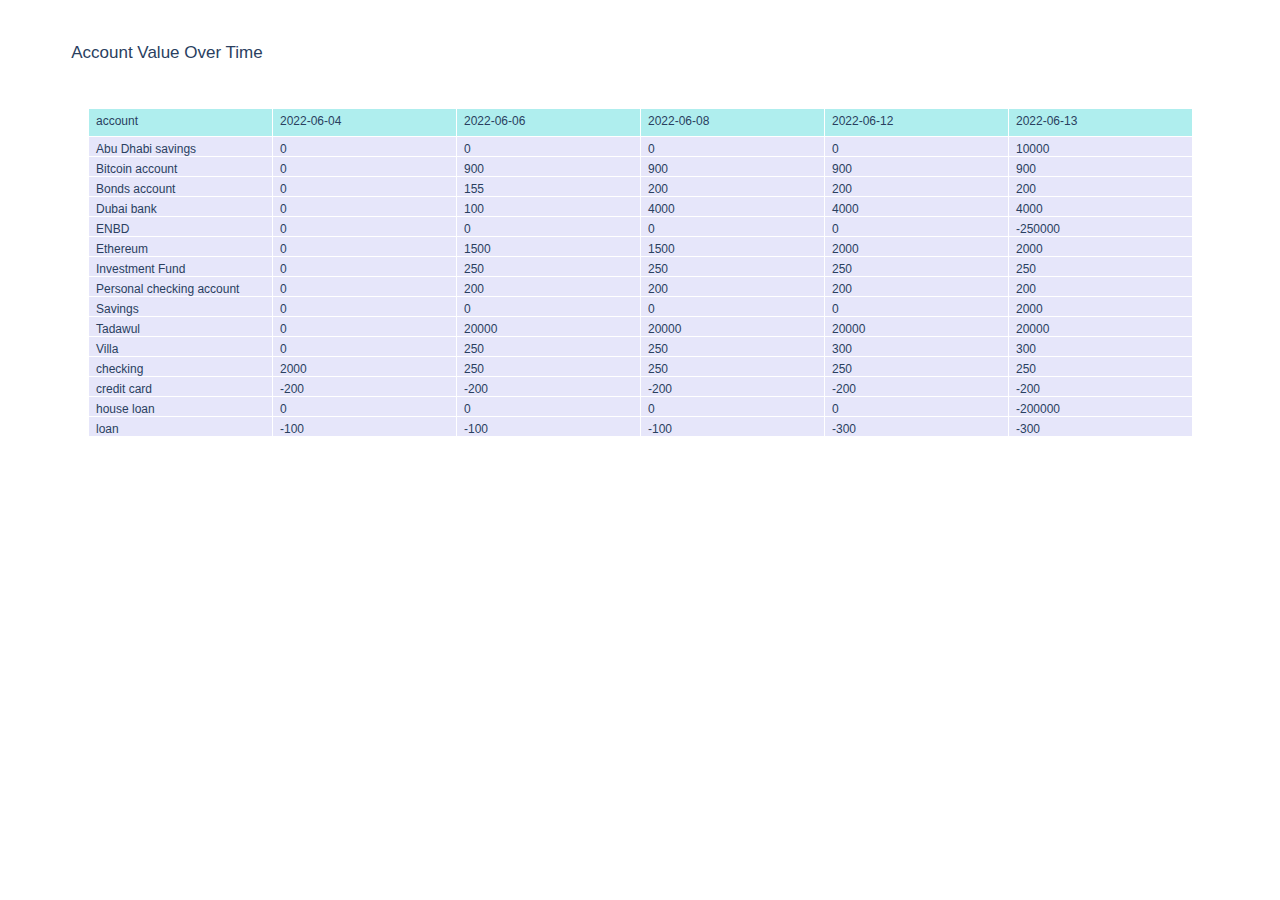
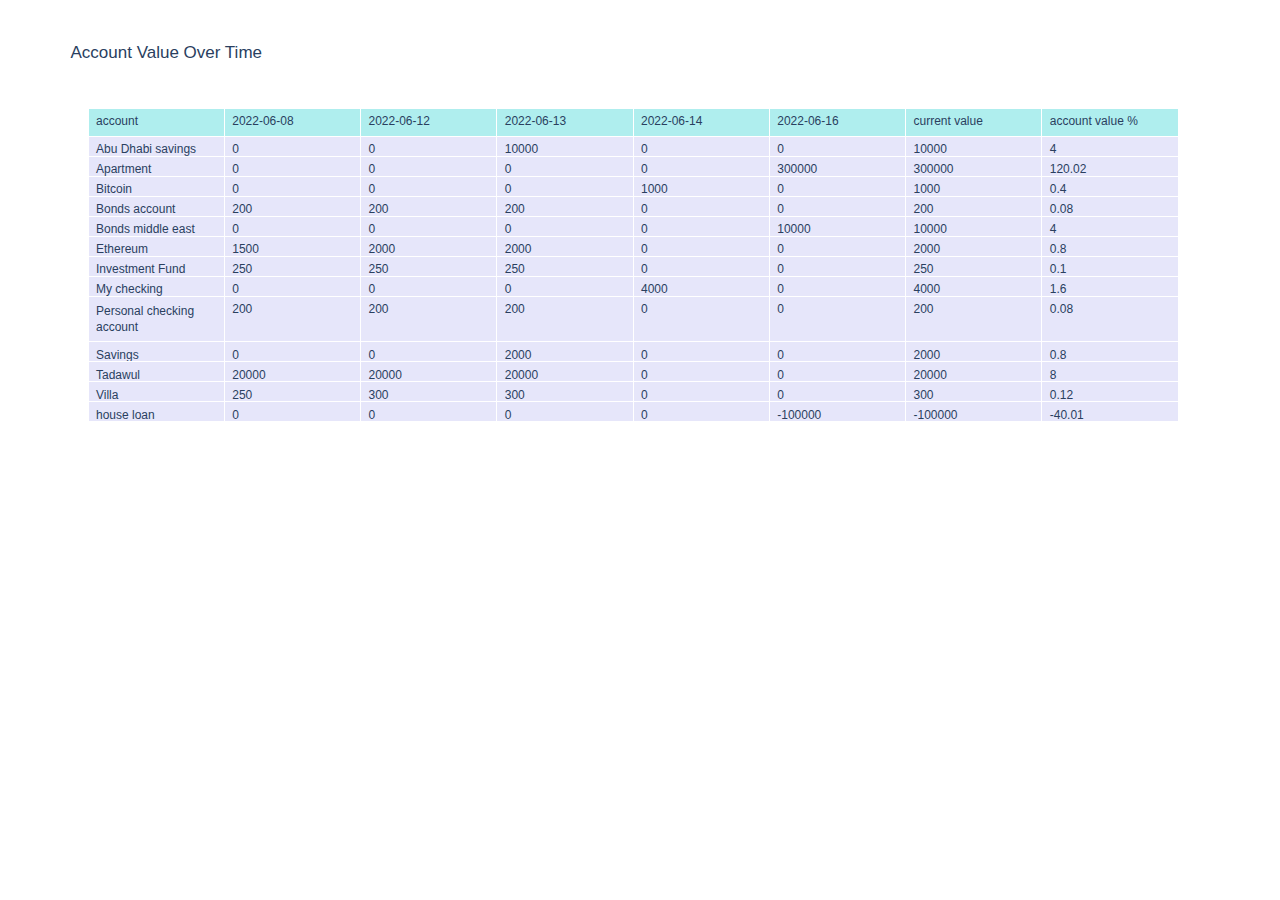
